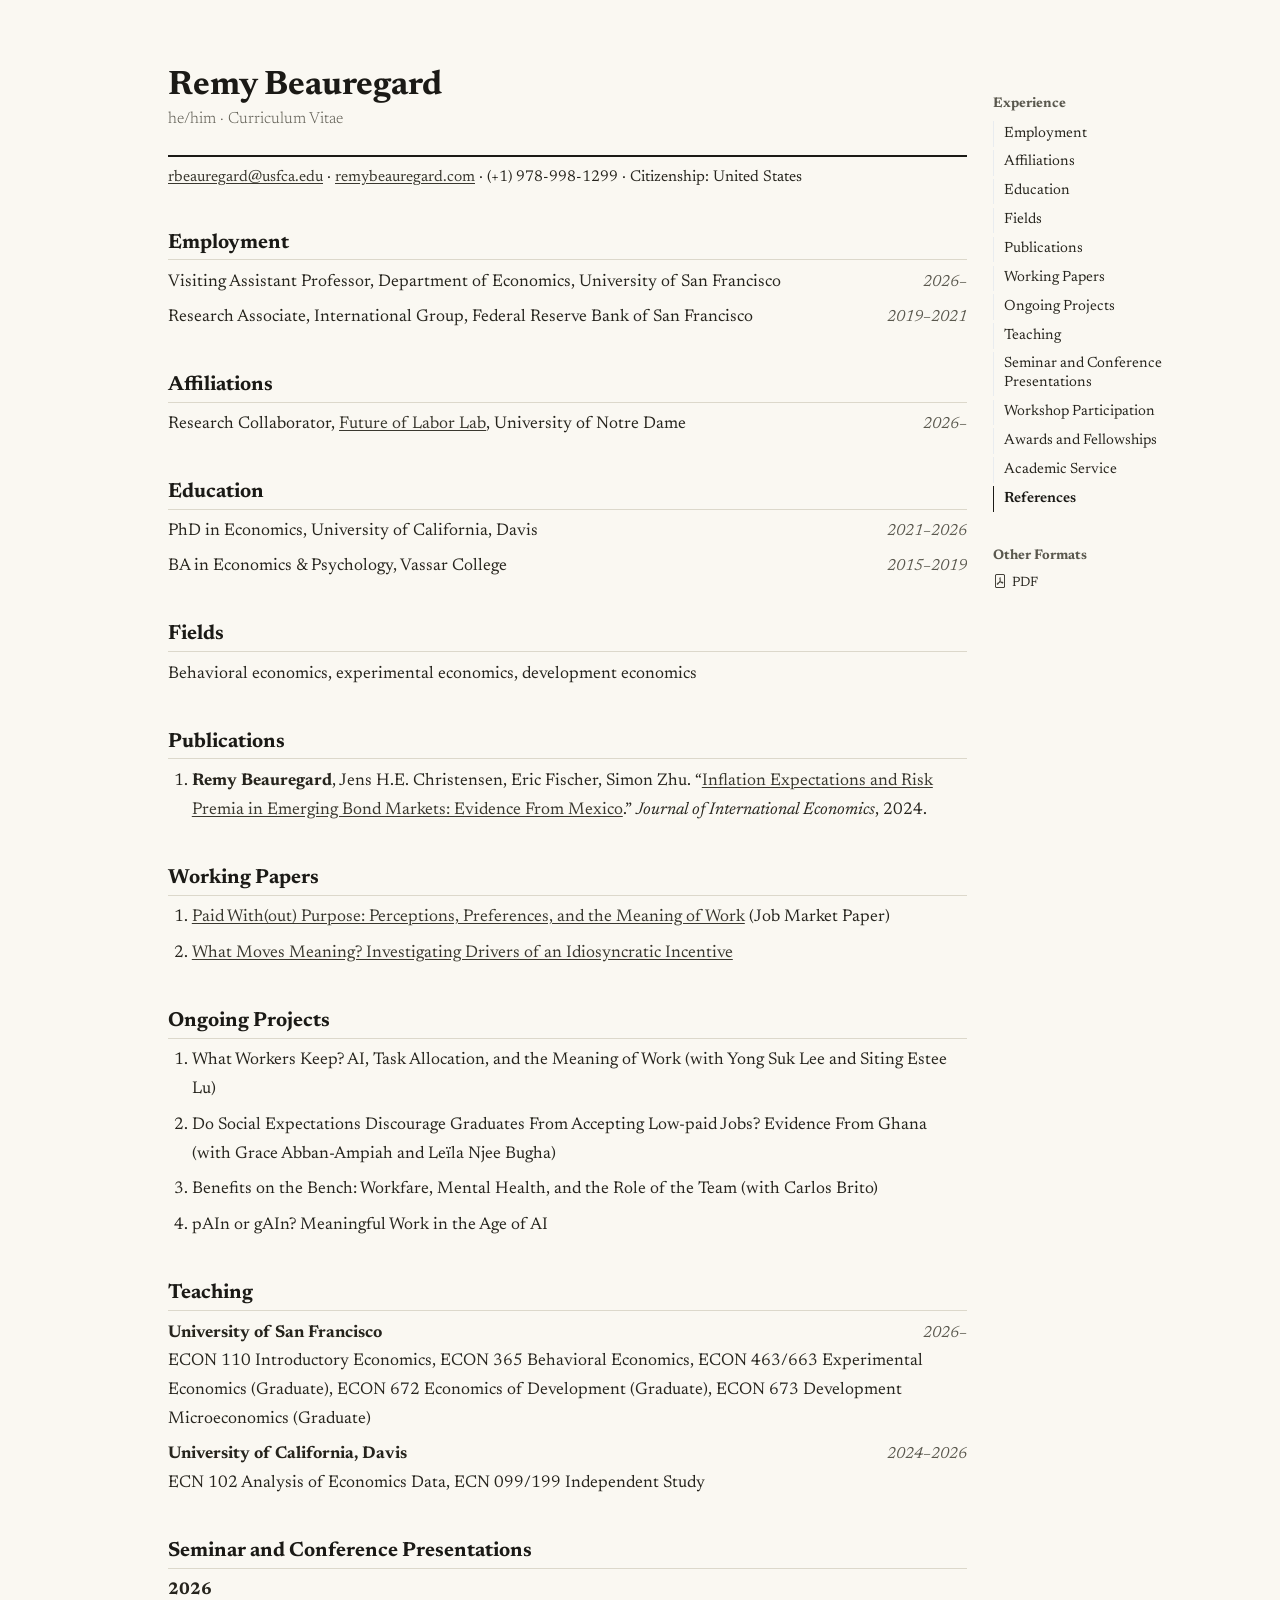
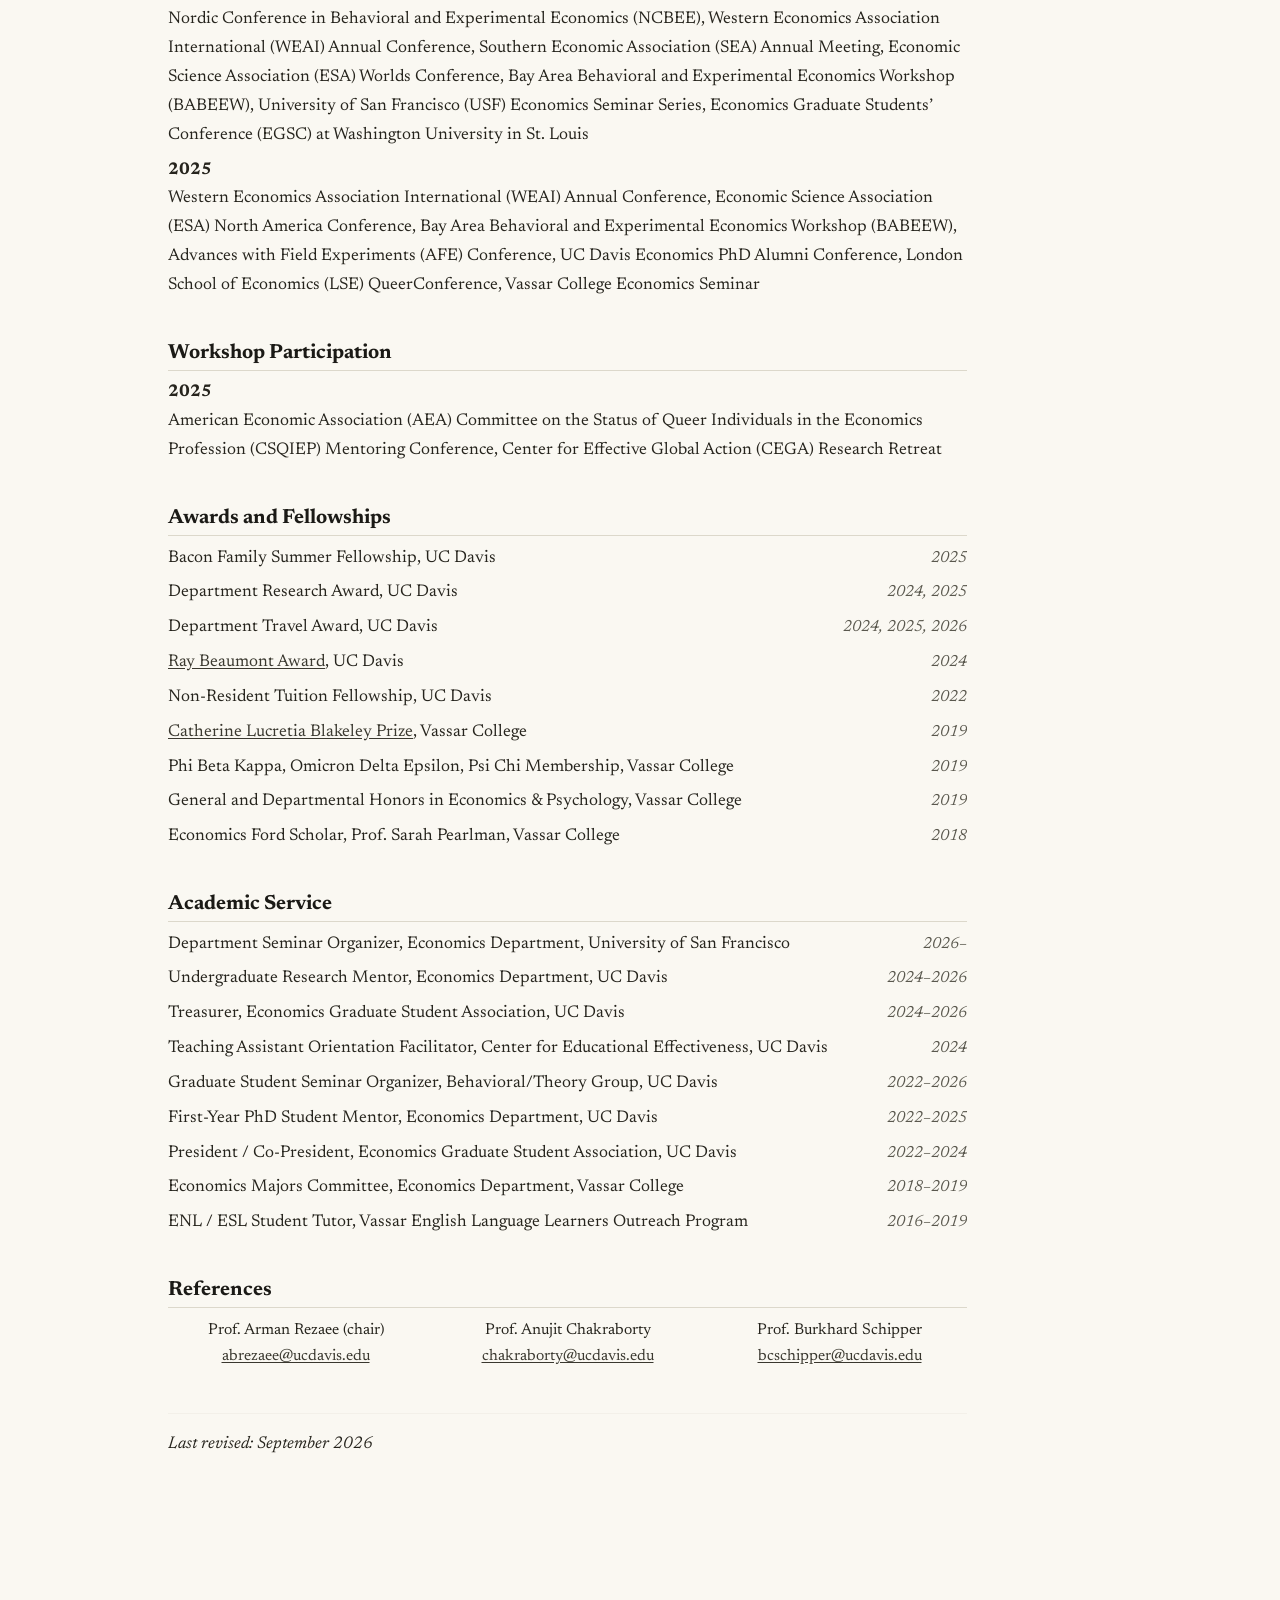
==== cv.html @ 0aa42759 "." ====
<!DOCTYPE html>
<html xmlns="http://www.w3.org/1999/xhtml" lang="en" xml:lang="en"><head>

<meta charset="utf-8">
<meta name="generator" content="quarto-1.9.36">

<meta name="viewport" content="width=device-width, initial-scale=1.0, user-scalable=yes">


<title>Remy Beauregard</title>
<style>

code{white-space: pre-wrap;}
span.smallcaps{font-variant: small-caps;}
div.columns{display: flex; gap: min(4vw, 1.5em);}
div.column{flex: auto; overflow-x: auto;}
div.hanging-indent{margin-left: 1.5em; text-indent: -1.5em;}
ul.task-list{list-style: none;}
ul.task-list li input[type="checkbox"] {
width: 0.8em;
margin: 0 0.8em 0.2em -1em;  vertical-align: middle;
}
</style>


<script>/*!
 * clipboard.js v2.0.11
 * https://clipboardjs.com/
 *
 * Licensed MIT © Zeno Rocha
 */
!function(t,e){"object"==typeof exports&&"object"==typeof module?module.exports=e():"function"==typeof define&&define.amd?define([],e):"object"==typeof exports?exports.ClipboardJS=e():t.ClipboardJS=e()}(this,function(){return n={686:function(t,e,n){"use strict";n.d(e,{default:function(){return b}});var e=n(279),i=n.n(e),e=n(370),u=n.n(e),e=n(817),r=n.n(e);function c(t){try{return document.execCommand(t)}catch(t){return}}var a=function(t){t=r()(t);return c("cut"),t};function o(t,e){var n,o,t=(n=t,o="rtl"===document.documentElement.getAttribute("dir"),(t=document.createElement("textarea")).style.fontSize="12pt",t.style.border="0",t.style.padding="0",t.style.margin="0",t.style.position="absolute",t.style[o?"right":"left"]="-9999px",o=window.pageYOffset||document.documentElement.scrollTop,t.style.top="".concat(o,"px"),t.setAttribute("readonly",""),t.value=n,t);return e.container.appendChild(t),e=r()(t),c("copy"),t.remove(),e}var f=function(t){var e=1<arguments.length&&void 0!==arguments[1]?arguments[1]:{container:document.body},n="";return"string"==typeof t?n=o(t,e):t instanceof HTMLInputElement&&!["text","search","url","tel","password"].includes(null==t?void 0:t.type)?n=o(t.value,e):(n=r()(t),c("copy")),n};function l(t){return(l="function"==typeof Symbol&&"symbol"==typeof Symbol.iterator?function(t){return typeof t}:function(t){return t&&"function"==typeof Symbol&&t.constructor===Symbol&&t!==Symbol.prototype?"symbol":typeof t})(t)}var s=function(){var t=0<arguments.length&&void 0!==arguments[0]?arguments[0]:{},e=t.action,n=void 0===e?"copy":e,o=t.container,e=t.target,t=t.text;if("copy"!==n&&"cut"!==n)throw new Error('Invalid "action" value, use either "copy" or "cut"');if(void 0!==e){if(!e||"object"!==l(e)||1!==e.nodeType)throw new Error('Invalid "target" value, use a valid Element');if("copy"===n&&e.hasAttribute("disabled"))throw new Error('Invalid "target" attribute. Please use "readonly" instead of "disabled" attribute');if("cut"===n&&(e.hasAttribute("readonly")||e.hasAttribute("disabled")))throw new Error('Invalid "target" attribute. You can\'t cut text from elements with "readonly" or "disabled" attributes')}return t?f(t,{container:o}):e?"cut"===n?a(e):f(e,{container:o}):void 0};function p(t){return(p="function"==typeof Symbol&&"symbol"==typeof Symbol.iterator?function(t){return typeof t}:function(t){return t&&"function"==typeof Symbol&&t.constructor===Symbol&&t!==Symbol.prototype?"symbol":typeof t})(t)}function d(t,e){for(var n=0;n<e.length;n++){var o=e[n];o.enumerable=o.enumerable||!1,o.configurable=!0,"value"in o&&(o.writable=!0),Object.defineProperty(t,o.key,o)}}function y(t,e){return(y=Object.setPrototypeOf||function(t,e){return t.__proto__=e,t})(t,e)}function h(n){var o=function(){if("undefined"==typeof Reflect||!Reflect.construct)return!1;if(Reflect.construct.sham)return!1;if("function"==typeof Proxy)return!0;try{return Date.prototype.toString.call(Reflect.construct(Date,[],function(){})),!0}catch(t){return!1}}();return function(){var t,e=v(n);return t=o?(t=v(this).constructor,Reflect.construct(e,arguments,t)):e.apply(this,arguments),e=this,!(t=t)||"object"!==p(t)&&"function"!=typeof t?function(t){if(void 0!==t)return t;throw new ReferenceError("this hasn't been initialised - super() hasn't been called")}(e):t}}function v(t){return(v=Object.setPrototypeOf?Object.getPrototypeOf:function(t){return t.__proto__||Object.getPrototypeOf(t)})(t)}function m(t,e){t="data-clipboard-".concat(t);if(e.hasAttribute(t))return e.getAttribute(t)}var b=function(){!function(t,e){if("function"!=typeof e&&null!==e)throw new TypeError("Super expression must either be null or a function");t.prototype=Object.create(e&&e.prototype,{constructor:{value:t,writable:!0,configurable:!0}}),e&&y(t,e)}(r,i());var t,e,n,o=h(r);function r(t,e){var n;return function(t){if(!(t instanceof r))throw new TypeError("Cannot call a class as a function")}(this),(n=o.call(this)).resolveOptions(e),n.listenClick(t),n}return t=r,n=[{key:"copy",value:function(t){var e=1<arguments.length&&void 0!==arguments[1]?arguments[1]:{container:document.body};return f(t,e)}},{key:"cut",value:function(t){return a(t)}},{key:"isSupported",value:function(){var t=0<arguments.length&&void 0!==arguments[0]?arguments[0]:["copy","cut"],t="string"==typeof t?[t]:t,e=!!document.queryCommandSupported;return t.forEach(function(t){e=e&&!!document.queryCommandSupported(t)}),e}}],(e=[{key:"resolveOptions",value:function(){var t=0<arguments.length&&void 0!==arguments[0]?arguments[0]:{};this.action="function"==typeof t.action?t.action:this.defaultAction,this.target="function"==typeof t.target?t.target:this.defaultTarget,this.text="function"==typeof t.text?t.text:this.defaultText,this.container="object"===p(t.container)?t.container:document.body}},{key:"listenClick",value:function(t){var e=this;this.listener=u()(t,"click",function(t){return e.onClick(t)})}},{key:"onClick",value:function(t){var e=t.delegateTarget||t.currentTarget,n=this.action(e)||"copy",t=s({action:n,container:this.container,target:this.target(e),text:this.text(e)});this.emit(t?"success":"error",{action:n,text:t,trigger:e,clearSelection:function(){e&&e.focus(),window.getSelection().removeAllRanges()}})}},{key:"defaultAction",value:function(t){return m("action",t)}},{key:"defaultTarget",value:function(t){t=m("target",t);if(t)return document.querySelector(t)}},{key:"defaultText",value:function(t){return m("text",t)}},{key:"destroy",value:function(){this.listener.destroy()}}])&&d(t.prototype,e),n&&d(t,n),r}()},828:function(t){var e;"undefined"==typeof Element||Element.prototype.matches||((e=Element.prototype).matches=e.matchesSelector||e.mozMatchesSelector||e.msMatchesSelector||e.oMatchesSelector||e.webkitMatchesSelector),t.exports=function(t,e){for(;t&&9!==t.nodeType;){if("function"==typeof t.matches&&t.matches(e))return t;t=t.parentNode}}},438:function(t,e,n){var u=n(828);function i(t,e,n,o,r){var i=function(e,n,t,o){return function(t){t.delegateTarget=u(t.target,n),t.delegateTarget&&o.call(e,t)}}.apply(this,arguments);return t.addEventListener(n,i,r),{destroy:function(){t.removeEventListener(n,i,r)}}}t.exports=function(t,e,n,o,r){return"function"==typeof t.addEventListener?i.apply(null,arguments):"function"==typeof n?i.bind(null,document).apply(null,arguments):("string"==typeof t&&(t=document.querySelectorAll(t)),Array.prototype.map.call(t,function(t){return i(t,e,n,o,r)}))}},879:function(t,n){n.node=function(t){return void 0!==t&&t instanceof HTMLElement&&1===t.nodeType},n.nodeList=function(t){var e=Object.prototype.toString.call(t);return void 0!==t&&("[object NodeList]"===e||"[object HTMLCollection]"===e)&&"length"in t&&(0===t.length||n.node(t[0]))},n.string=function(t){return"string"==typeof t||t instanceof String},n.fn=function(t){return"[object Function]"===Object.prototype.toString.call(t)}},370:function(t,e,n){var f=n(879),l=n(438);t.exports=function(t,e,n){if(!t&&!e&&!n)throw new Error("Missing required arguments");if(!f.string(e))throw new TypeError("Second argument must be a String");if(!f.fn(n))throw new TypeError("Third argument must be a Function");if(f.node(t))return c=e,a=n,(u=t).addEventListener(c,a),{destroy:function(){u.removeEventListener(c,a)}};if(f.nodeList(t))return o=t,r=e,i=n,Array.prototype.forEach.call(o,function(t){t.addEventListener(r,i)}),{destroy:function(){Array.prototype.forEach.call(o,function(t){t.removeEventListener(r,i)})}};if(f.string(t))return t=t,e=e,n=n,l(document.body,t,e,n);throw new TypeError("First argument must be a String, HTMLElement, HTMLCollection, or NodeList");var o,r,i,u,c,a}},817:function(t){t.exports=function(t){var e,n="SELECT"===t.nodeName?(t.focus(),t.value):"INPUT"===t.nodeName||"TEXTAREA"===t.nodeName?((e=t.hasAttribute("readonly"))||t.setAttribute("readonly",""),t.select(),t.setSelectionRange(0,t.value.length),e||t.removeAttribute("readonly"),t.value):(t.hasAttribute("contenteditable")&&t.focus(),n=window.getSelection(),(e=document.createRange()).selectNodeContents(t),n.removeAllRanges(),n.addRange(e),n.toString());return n}},279:function(t){function e(){}e.prototype={on:function(t,e,n){var o=this.e||(this.e={});return(o[t]||(o[t]=[])).push({fn:e,ctx:n}),this},once:function(t,e,n){var o=this;function r(){o.off(t,r),e.apply(n,arguments)}return r._=e,this.on(t,r,n)},emit:function(t){for(var e=[].slice.call(arguments,1),n=((this.e||(this.e={}))[t]||[]).slice(),o=0,r=n.length;o<r;o++)n[o].fn.apply(n[o].ctx,e);return this},off:function(t,e){var n=this.e||(this.e={}),o=n[t],r=[];if(o&&e)for(var i=0,u=o.length;i<u;i++)o[i].fn!==e&&o[i].fn._!==e&&r.push(o[i]);return r.length?n[t]=r:delete n[t],this}},t.exports=e,t.exports.TinyEmitter=e}},r={},o.n=function(t){var e=t&&t.__esModule?function(){return t.default}:function(){return t};return o.d(e,{a:e}),e},o.d=function(t,e){for(var n in e)o.o(e,n)&&!o.o(t,n)&&Object.defineProperty(t,n,{enumerable:!0,get:e[n]})},o.o=function(t,e){return Object.prototype.hasOwnProperty.call(t,e)},o(686).default;function o(t){if(r[t])return r[t].exports;var e=r[t]={exports:{}};return n[t](e,e.exports,o),e.exports}var n,r});</script>
<script src="[data-uri]" type="module"></script>
<script src="[data-uri]" type="module"></script>
<script>/**
 * @popperjs/core v2.11.7 - MIT License
 */

!function(e,t){"object"==typeof exports&&"undefined"!=typeof module?t(exports):"function"==typeof define&&define.amd?define(["exports"],t):t((e="undefined"!=typeof globalThis?globalThis:e||self).Popper={})}(this,(function(e){"use strict";function t(e){if(null==e)return window;if("[object Window]"!==e.toString()){var t=e.ownerDocument;return t&&t.defaultView||window}return e}function n(e){return e instanceof t(e).Element||e instanceof Element}function r(e){return e instanceof t(e).HTMLElement||e instanceof HTMLElement}function o(e){return"undefined"!=typeof ShadowRoot&&(e instanceof t(e).ShadowRoot||e instanceof ShadowRoot)}var i=Math.max,a=Math.min,s=Math.round;function f(){var e=navigator.userAgentData;return null!=e&&e.brands&&Array.isArray(e.brands)?e.brands.map((function(e){return e.brand+"/"+e.version})).join(" "):navigator.userAgent}function c(){return!/^((?!chrome|android).)*safari/i.test(f())}function p(e,o,i){void 0===o&&(o=!1),void 0===i&&(i=!1);var a=e.getBoundingClientRect(),f=1,p=1;o&&r(e)&&(f=e.offsetWidth>0&&s(a.width)/e.offsetWidth||1,p=e.offsetHeight>0&&s(a.height)/e.offsetHeight||1);var u=(n(e)?t(e):window).visualViewport,l=!c()&&i,d=(a.left+(l&&u?u.offsetLeft:0))/f,h=(a.top+(l&&u?u.offsetTop:0))/p,m=a.width/f,v=a.height/p;return{width:m,height:v,top:h,right:d+m,bottom:h+v,left:d,x:d,y:h}}function u(e){var n=t(e);return{scrollLeft:n.pageXOffset,scrollTop:n.pageYOffset}}function l(e){return e?(e.nodeName||"").toLowerCase():null}function d(e){return((n(e)?e.ownerDocument:e.document)||window.document).documentElement}function h(e){return p(d(e)).left+u(e).scrollLeft}function m(e){return t(e).getComputedStyle(e)}function v(e){var t=m(e),n=t.overflow,r=t.overflowX,o=t.overflowY;return/auto|scroll|overlay|hidden/.test(n+o+r)}function y(e,n,o){void 0===o&&(o=!1);var i,a,f=r(n),c=r(n)&&function(e){var t=e.getBoundingClientRect(),n=s(t.width)/e.offsetWidth||1,r=s(t.height)/e.offsetHeight||1;return 1!==n||1!==r}(n),m=d(n),y=p(e,c,o),g={scrollLeft:0,scrollTop:0},b={x:0,y:0};return(f||!f&&!o)&&(("body"!==l(n)||v(m))&&(g=(i=n)!==t(i)&&r(i)?{scrollLeft:(a=i).scrollLeft,scrollTop:a.scrollTop}:u(i)),r(n)?((b=p(n,!0)).x+=n.clientLeft,b.y+=n.clientTop):m&&(b.x=h(m))),{x:y.left+g.scrollLeft-b.x,y:y.top+g.scrollTop-b.y,width:y.width,height:y.height}}function g(e){var t=p(e),n=e.offsetWidth,r=e.offsetHeight;return Math.abs(t.width-n)<=1&&(n=t.width),Math.abs(t.height-r)<=1&&(r=t.height),{x:e.offsetLeft,y:e.offsetTop,width:n,height:r}}function b(e){return"html"===l(e)?e:e.assignedSlot||e.parentNode||(o(e)?e.host:null)||d(e)}function x(e){return["html","body","#document"].indexOf(l(e))>=0?e.ownerDocument.body:r(e)&&v(e)?e:x(b(e))}function w(e,n){var r;void 0===n&&(n=[]);var o=x(e),i=o===(null==(r=e.ownerDocument)?void 0:r.body),a=t(o),s=i?[a].concat(a.visualViewport||[],v(o)?o:[]):o,f=n.concat(s);return i?f:f.concat(w(b(s)))}function O(e){return["table","td","th"].indexOf(l(e))>=0}function j(e){return r(e)&&"fixed"!==m(e).position?e.offsetParent:null}function E(e){for(var n=t(e),i=j(e);i&&O(i)&&"static"===m(i).position;)i=j(i);return i&&("html"===l(i)||"body"===l(i)&&"static"===m(i).position)?n:i||function(e){var t=/firefox/i.test(f());if(/Trident/i.test(f())&&r(e)&&"fixed"===m(e).position)return null;var n=b(e);for(o(n)&&(n=n.host);r(n)&&["html","body"].indexOf(l(n))<0;){var i=m(n);if("none"!==i.transform||"none"!==i.perspective||"paint"===i.contain||-1!==["transform","perspective"].indexOf(i.willChange)||t&&"filter"===i.willChange||t&&i.filter&&"none"!==i.filter)return n;n=n.parentNode}return null}(e)||n}var D="top",A="bottom",L="right",P="left",M="auto",k=[D,A,L,P],W="start",B="end",H="viewport",T="popper",R=k.reduce((function(e,t){return e.concat([t+"-"+W,t+"-"+B])}),[]),S=[].concat(k,[M]).reduce((function(e,t){return e.concat([t,t+"-"+W,t+"-"+B])}),[]),V=["beforeRead","read","afterRead","beforeMain","main","afterMain","beforeWrite","write","afterWrite"];function q(e){var t=new Map,n=new Set,r=[];function o(e){n.add(e.name),[].concat(e.requires||[],e.requiresIfExists||[]).forEach((function(e){if(!n.has(e)){var r=t.get(e);r&&o(r)}})),r.push(e)}return e.forEach((function(e){t.set(e.name,e)})),e.forEach((function(e){n.has(e.name)||o(e)})),r}function C(e){return e.split("-")[0]}function N(e,t){var n=t.getRootNode&&t.getRootNode();if(e.contains(t))return!0;if(n&&o(n)){var r=t;do{if(r&&e.isSameNode(r))return!0;r=r.parentNode||r.host}while(r)}return!1}function I(e){return Object.assign({},e,{left:e.x,top:e.y,right:e.x+e.width,bottom:e.y+e.height})}function _(e,r,o){return r===H?I(function(e,n){var r=t(e),o=d(e),i=r.visualViewport,a=o.clientWidth,s=o.clientHeight,f=0,p=0;if(i){a=i.width,s=i.height;var u=c();(u||!u&&"fixed"===n)&&(f=i.offsetLeft,p=i.offsetTop)}return{width:a,height:s,x:f+h(e),y:p}}(e,o)):n(r)?function(e,t){var n=p(e,!1,"fixed"===t);return n.top=n.top+e.clientTop,n.left=n.left+e.clientLeft,n.bottom=n.top+e.clientHeight,n.right=n.left+e.clientWidth,n.width=e.clientWidth,n.height=e.clientHeight,n.x=n.left,n.y=n.top,n}(r,o):I(function(e){var t,n=d(e),r=u(e),o=null==(t=e.ownerDocument)?void 0:t.body,a=i(n.scrollWidth,n.clientWidth,o?o.scrollWidth:0,o?o.clientWidth:0),s=i(n.scrollHeight,n.clientHeight,o?o.scrollHeight:0,o?o.clientHeight:0),f=-r.scrollLeft+h(e),c=-r.scrollTop;return"rtl"===m(o||n).direction&&(f+=i(n.clientWidth,o?o.clientWidth:0)-a),{width:a,height:s,x:f,y:c}}(d(e)))}function F(e,t,o,s){var f="clippingParents"===t?function(e){var t=w(b(e)),o=["absolute","fixed"].indexOf(m(e).position)>=0&&r(e)?E(e):e;return n(o)?t.filter((function(e){return n(e)&&N(e,o)&&"body"!==l(e)})):[]}(e):[].concat(t),c=[].concat(f,[o]),p=c[0],u=c.reduce((function(t,n){var r=_(e,n,s);return t.top=i(r.top,t.top),t.right=a(r.right,t.right),t.bottom=a(r.bottom,t.bottom),t.left=i(r.left,t.left),t}),_(e,p,s));return u.width=u.right-u.left,u.height=u.bottom-u.top,u.x=u.left,u.y=u.top,u}function U(e){return e.split("-")[1]}function z(e){return["top","bottom"].indexOf(e)>=0?"x":"y"}function X(e){var t,n=e.reference,r=e.element,o=e.placement,i=o?C(o):null,a=o?U(o):null,s=n.x+n.width/2-r.width/2,f=n.y+n.height/2-r.height/2;switch(i){case D:t={x:s,y:n.y-r.height};break;case A:t={x:s,y:n.y+n.height};break;case L:t={x:n.x+n.width,y:f};break;case P:t={x:n.x-r.width,y:f};break;default:t={x:n.x,y:n.y}}var c=i?z(i):null;if(null!=c){var p="y"===c?"height":"width";switch(a){case W:t[c]=t[c]-(n[p]/2-r[p]/2);break;case B:t[c]=t[c]+(n[p]/2-r[p]/2)}}return t}function Y(e){return Object.assign({},{top:0,right:0,bottom:0,left:0},e)}function G(e,t){return t.reduce((function(t,n){return t[n]=e,t}),{})}function J(e,t){void 0===t&&(t={});var r=t,o=r.placement,i=void 0===o?e.placement:o,a=r.strategy,s=void 0===a?e.strategy:a,f=r.boundary,c=void 0===f?"clippingParents":f,u=r.rootBoundary,l=void 0===u?H:u,h=r.elementContext,m=void 0===h?T:h,v=r.altBoundary,y=void 0!==v&&v,g=r.padding,b=void 0===g?0:g,x=Y("number"!=typeof b?b:G(b,k)),w=m===T?"reference":T,O=e.rects.popper,j=e.elements[y?w:m],E=F(n(j)?j:j.contextElement||d(e.elements.popper),c,l,s),P=p(e.elements.reference),M=X({reference:P,element:O,strategy:"absolute",placement:i}),W=I(Object.assign({},O,M)),B=m===T?W:P,R={top:E.top-B.top+x.top,bottom:B.bottom-E.bottom+x.bottom,left:E.left-B.left+x.left,right:B.right-E.right+x.right},S=e.modifiersData.offset;if(m===T&&S){var V=S[i];Object.keys(R).forEach((function(e){var t=[L,A].indexOf(e)>=0?1:-1,n=[D,A].indexOf(e)>=0?"y":"x";R[e]+=V[n]*t}))}return R}var K={placement:"bottom",modifiers:[],strategy:"absolute"};function Q(){for(var e=arguments.length,t=new Array(e),n=0;n<e;n++)t[n]=arguments[n];return!t.some((function(e){return!(e&&"function"==typeof e.getBoundingClientRect)}))}function Z(e){void 0===e&&(e={});var t=e,r=t.defaultModifiers,o=void 0===r?[]:r,i=t.defaultOptions,a=void 0===i?K:i;return function(e,t,r){void 0===r&&(r=a);var i,s,f={placement:"bottom",orderedModifiers:[],options:Object.assign({},K,a),modifiersData:{},elements:{reference:e,popper:t},attributes:{},styles:{}},c=[],p=!1,u={state:f,setOptions:function(r){var i="function"==typeof r?r(f.options):r;l(),f.options=Object.assign({},a,f.options,i),f.scrollParents={reference:n(e)?w(e):e.contextElement?w(e.contextElement):[],popper:w(t)};var s,p,d=function(e){var t=q(e);return V.reduce((function(e,n){return e.concat(t.filter((function(e){return e.phase===n})))}),[])}((s=[].concat(o,f.options.modifiers),p=s.reduce((function(e,t){var n=e[t.name];return e[t.name]=n?Object.assign({},n,t,{options:Object.assign({},n.options,t.options),data:Object.assign({},n.data,t.data)}):t,e}),{}),Object.keys(p).map((function(e){return p[e]}))));return f.orderedModifiers=d.filter((function(e){return e.enabled})),f.orderedModifiers.forEach((function(e){var t=e.name,n=e.options,r=void 0===n?{}:n,o=e.effect;if("function"==typeof o){var i=o({state:f,name:t,instance:u,options:r}),a=function(){};c.push(i||a)}})),u.update()},forceUpdate:function(){if(!p){var e=f.elements,t=e.reference,n=e.popper;if(Q(t,n)){f.rects={reference:y(t,E(n),"fixed"===f.options.strategy),popper:g(n)},f.reset=!1,f.placement=f.options.placement,f.orderedModifiers.forEach((function(e){return f.modifiersData[e.name]=Object.assign({},e.data)}));for(var r=0;r<f.orderedModifiers.length;r++)if(!0!==f.reset){var o=f.orderedModifiers[r],i=o.fn,a=o.options,s=void 0===a?{}:a,c=o.name;"function"==typeof i&&(f=i({state:f,options:s,name:c,instance:u})||f)}else f.reset=!1,r=-1}}},update:(i=function(){return new Promise((function(e){u.forceUpdate(),e(f)}))},function(){return s||(s=new Promise((function(e){Promise.resolve().then((function(){s=void 0,e(i())}))}))),s}),destroy:function(){l(),p=!0}};if(!Q(e,t))return u;function l(){c.forEach((function(e){return e()})),c=[]}return u.setOptions(r).then((function(e){!p&&r.onFirstUpdate&&r.onFirstUpdate(e)})),u}}var $={passive:!0};var ee={name:"eventListeners",enabled:!0,phase:"write",fn:function(){},effect:function(e){var n=e.state,r=e.instance,o=e.options,i=o.scroll,a=void 0===i||i,s=o.resize,f=void 0===s||s,c=t(n.elements.popper),p=[].concat(n.scrollParents.reference,n.scrollParents.popper);return a&&p.forEach((function(e){e.addEventListener("scroll",r.update,$)})),f&&c.addEventListener("resize",r.update,$),function(){a&&p.forEach((function(e){e.removeEventListener("scroll",r.update,$)})),f&&c.removeEventListener("resize",r.update,$)}},data:{}};var te={name:"popperOffsets",enabled:!0,phase:"read",fn:function(e){var t=e.state,n=e.name;t.modifiersData[n]=X({reference:t.rects.reference,element:t.rects.popper,strategy:"absolute",placement:t.placement})},data:{}},ne={top:"auto",right:"auto",bottom:"auto",left:"auto"};function re(e){var n,r=e.popper,o=e.popperRect,i=e.placement,a=e.variation,f=e.offsets,c=e.position,p=e.gpuAcceleration,u=e.adaptive,l=e.roundOffsets,h=e.isFixed,v=f.x,y=void 0===v?0:v,g=f.y,b=void 0===g?0:g,x="function"==typeof l?l({x:y,y:b}):{x:y,y:b};y=x.x,b=x.y;var w=f.hasOwnProperty("x"),O=f.hasOwnProperty("y"),j=P,M=D,k=window;if(u){var W=E(r),H="clientHeight",T="clientWidth";if(W===t(r)&&"static"!==m(W=d(r)).position&&"absolute"===c&&(H="scrollHeight",T="scrollWidth"),W=W,i===D||(i===P||i===L)&&a===B)M=A,b-=(h&&W===k&&k.visualViewport?k.visualViewport.height:W[H])-o.height,b*=p?1:-1;if(i===P||(i===D||i===A)&&a===B)j=L,y-=(h&&W===k&&k.visualViewport?k.visualViewport.width:W[T])-o.width,y*=p?1:-1}var R,S=Object.assign({position:c},u&&ne),V=!0===l?function(e,t){var n=e.x,r=e.y,o=t.devicePixelRatio||1;return{x:s(n*o)/o||0,y:s(r*o)/o||0}}({x:y,y:b},t(r)):{x:y,y:b};return y=V.x,b=V.y,p?Object.assign({},S,((R={})[M]=O?"0":"",R[j]=w?"0":"",R.transform=(k.devicePixelRatio||1)<=1?"translate("+y+"px, "+b+"px)":"translate3d("+y+"px, "+b+"px, 0)",R)):Object.assign({},S,((n={})[M]=O?b+"px":"",n[j]=w?y+"px":"",n.transform="",n))}var oe={name:"computeStyles",enabled:!0,phase:"beforeWrite",fn:function(e){var t=e.state,n=e.options,r=n.gpuAcceleration,o=void 0===r||r,i=n.adaptive,a=void 0===i||i,s=n.roundOffsets,f=void 0===s||s,c={placement:C(t.placement),variation:U(t.placement),popper:t.elements.popper,popperRect:t.rects.popper,gpuAcceleration:o,isFixed:"fixed"===t.options.strategy};null!=t.modifiersData.popperOffsets&&(t.styles.popper=Object.assign({},t.styles.popper,re(Object.assign({},c,{offsets:t.modifiersData.popperOffsets,position:t.options.strategy,adaptive:a,roundOffsets:f})))),null!=t.modifiersData.arrow&&(t.styles.arrow=Object.assign({},t.styles.arrow,re(Object.assign({},c,{offsets:t.modifiersData.arrow,position:"absolute",adaptive:!1,roundOffsets:f})))),t.attributes.popper=Object.assign({},t.attributes.popper,{"data-popper-placement":t.placement})},data:{}};var ie={name:"applyStyles",enabled:!0,phase:"write",fn:function(e){var t=e.state;Object.keys(t.elements).forEach((function(e){var n=t.styles[e]||{},o=t.attributes[e]||{},i=t.elements[e];r(i)&&l(i)&&(Object.assign(i.style,n),Object.keys(o).forEach((function(e){var t=o[e];!1===t?i.removeAttribute(e):i.setAttribute(e,!0===t?"":t)})))}))},effect:function(e){var t=e.state,n={popper:{position:t.options.strategy,left:"0",top:"0",margin:"0"},arrow:{position:"absolute"},reference:{}};return Object.assign(t.elements.popper.style,n.popper),t.styles=n,t.elements.arrow&&Object.assign(t.elements.arrow.style,n.arrow),function(){Object.keys(t.elements).forEach((function(e){var o=t.elements[e],i=t.attributes[e]||{},a=Object.keys(t.styles.hasOwnProperty(e)?t.styles[e]:n[e]).reduce((function(e,t){return e[t]="",e}),{});r(o)&&l(o)&&(Object.assign(o.style,a),Object.keys(i).forEach((function(e){o.removeAttribute(e)})))}))}},requires:["computeStyles"]};var ae={name:"offset",enabled:!0,phase:"main",requires:["popperOffsets"],fn:function(e){var t=e.state,n=e.options,r=e.name,o=n.offset,i=void 0===o?[0,0]:o,a=S.reduce((function(e,n){return e[n]=function(e,t,n){var r=C(e),o=[P,D].indexOf(r)>=0?-1:1,i="function"==typeof n?n(Object.assign({},t,{placement:e})):n,a=i[0],s=i[1];return a=a||0,s=(s||0)*o,[P,L].indexOf(r)>=0?{x:s,y:a}:{x:a,y:s}}(n,t.rects,i),e}),{}),s=a[t.placement],f=s.x,c=s.y;null!=t.modifiersData.popperOffsets&&(t.modifiersData.popperOffsets.x+=f,t.modifiersData.popperOffsets.y+=c),t.modifiersData[r]=a}},se={left:"right",right:"left",bottom:"top",top:"bottom"};function fe(e){return e.replace(/left|right|bottom|top/g,(function(e){return se[e]}))}var ce={start:"end",end:"start"};function pe(e){return e.replace(/start|end/g,(function(e){return ce[e]}))}function ue(e,t){void 0===t&&(t={});var n=t,r=n.placement,o=n.boundary,i=n.rootBoundary,a=n.padding,s=n.flipVariations,f=n.allowedAutoPlacements,c=void 0===f?S:f,p=U(r),u=p?s?R:R.filter((function(e){return U(e)===p})):k,l=u.filter((function(e){return c.indexOf(e)>=0}));0===l.length&&(l=u);var d=l.reduce((function(t,n){return t[n]=J(e,{placement:n,boundary:o,rootBoundary:i,padding:a})[C(n)],t}),{});return Object.keys(d).sort((function(e,t){return d[e]-d[t]}))}var le={name:"flip",enabled:!0,phase:"main",fn:function(e){var t=e.state,n=e.options,r=e.name;if(!t.modifiersData[r]._skip){for(var o=n.mainAxis,i=void 0===o||o,a=n.altAxis,s=void 0===a||a,f=n.fallbackPlacements,c=n.padding,p=n.boundary,u=n.rootBoundary,l=n.altBoundary,d=n.flipVariations,h=void 0===d||d,m=n.allowedAutoPlacements,v=t.options.placement,y=C(v),g=f||(y===v||!h?[fe(v)]:function(e){if(C(e)===M)return[];var t=fe(e);return[pe(e),t,pe(t)]}(v)),b=[v].concat(g).reduce((function(e,n){return e.concat(C(n)===M?ue(t,{placement:n,boundary:p,rootBoundary:u,padding:c,flipVariations:h,allowedAutoPlacements:m}):n)}),[]),x=t.rects.reference,w=t.rects.popper,O=new Map,j=!0,E=b[0],k=0;k<b.length;k++){var B=b[k],H=C(B),T=U(B)===W,R=[D,A].indexOf(H)>=0,S=R?"width":"height",V=J(t,{placement:B,boundary:p,rootBoundary:u,altBoundary:l,padding:c}),q=R?T?L:P:T?A:D;x[S]>w[S]&&(q=fe(q));var N=fe(q),I=[];if(i&&I.push(V[H]<=0),s&&I.push(V[q]<=0,V[N]<=0),I.every((function(e){return e}))){E=B,j=!1;break}O.set(B,I)}if(j)for(var _=function(e){var t=b.find((function(t){var n=O.get(t);if(n)return n.slice(0,e).every((function(e){return e}))}));if(t)return E=t,"break"},F=h?3:1;F>0;F--){if("break"===_(F))break}t.placement!==E&&(t.modifiersData[r]._skip=!0,t.placement=E,t.reset=!0)}},requiresIfExists:["offset"],data:{_skip:!1}};function de(e,t,n){return i(e,a(t,n))}var he={name:"preventOverflow",enabled:!0,phase:"main",fn:function(e){var t=e.state,n=e.options,r=e.name,o=n.mainAxis,s=void 0===o||o,f=n.altAxis,c=void 0!==f&&f,p=n.boundary,u=n.rootBoundary,l=n.altBoundary,d=n.padding,h=n.tether,m=void 0===h||h,v=n.tetherOffset,y=void 0===v?0:v,b=J(t,{boundary:p,rootBoundary:u,padding:d,altBoundary:l}),x=C(t.placement),w=U(t.placement),O=!w,j=z(x),M="x"===j?"y":"x",k=t.modifiersData.popperOffsets,B=t.rects.reference,H=t.rects.popper,T="function"==typeof y?y(Object.assign({},t.rects,{placement:t.placement})):y,R="number"==typeof T?{mainAxis:T,altAxis:T}:Object.assign({mainAxis:0,altAxis:0},T),S=t.modifiersData.offset?t.modifiersData.offset[t.placement]:null,V={x:0,y:0};if(k){if(s){var q,N="y"===j?D:P,I="y"===j?A:L,_="y"===j?"height":"width",F=k[j],X=F+b[N],Y=F-b[I],G=m?-H[_]/2:0,K=w===W?B[_]:H[_],Q=w===W?-H[_]:-B[_],Z=t.elements.arrow,$=m&&Z?g(Z):{width:0,height:0},ee=t.modifiersData["arrow#persistent"]?t.modifiersData["arrow#persistent"].padding:{top:0,right:0,bottom:0,left:0},te=ee[N],ne=ee[I],re=de(0,B[_],$[_]),oe=O?B[_]/2-G-re-te-R.mainAxis:K-re-te-R.mainAxis,ie=O?-B[_]/2+G+re+ne+R.mainAxis:Q+re+ne+R.mainAxis,ae=t.elements.arrow&&E(t.elements.arrow),se=ae?"y"===j?ae.clientTop||0:ae.clientLeft||0:0,fe=null!=(q=null==S?void 0:S[j])?q:0,ce=F+ie-fe,pe=de(m?a(X,F+oe-fe-se):X,F,m?i(Y,ce):Y);k[j]=pe,V[j]=pe-F}if(c){var ue,le="x"===j?D:P,he="x"===j?A:L,me=k[M],ve="y"===M?"height":"width",ye=me+b[le],ge=me-b[he],be=-1!==[D,P].indexOf(x),xe=null!=(ue=null==S?void 0:S[M])?ue:0,we=be?ye:me-B[ve]-H[ve]-xe+R.altAxis,Oe=be?me+B[ve]+H[ve]-xe-R.altAxis:ge,je=m&&be?function(e,t,n){var r=de(e,t,n);return r>n?n:r}(we,me,Oe):de(m?we:ye,me,m?Oe:ge);k[M]=je,V[M]=je-me}t.modifiersData[r]=V}},requiresIfExists:["offset"]};var me={name:"arrow",enabled:!0,phase:"main",fn:function(e){var t,n=e.state,r=e.name,o=e.options,i=n.elements.arrow,a=n.modifiersData.popperOffsets,s=C(n.placement),f=z(s),c=[P,L].indexOf(s)>=0?"height":"width";if(i&&a){var p=function(e,t){return Y("number"!=typeof(e="function"==typeof e?e(Object.assign({},t.rects,{placement:t.placement})):e)?e:G(e,k))}(o.padding,n),u=g(i),l="y"===f?D:P,d="y"===f?A:L,h=n.rects.reference[c]+n.rects.reference[f]-a[f]-n.rects.popper[c],m=a[f]-n.rects.reference[f],v=E(i),y=v?"y"===f?v.clientHeight||0:v.clientWidth||0:0,b=h/2-m/2,x=p[l],w=y-u[c]-p[d],O=y/2-u[c]/2+b,j=de(x,O,w),M=f;n.modifiersData[r]=((t={})[M]=j,t.centerOffset=j-O,t)}},effect:function(e){var t=e.state,n=e.options.element,r=void 0===n?"[data-popper-arrow]":n;null!=r&&("string"!=typeof r||(r=t.elements.popper.querySelector(r)))&&N(t.elements.popper,r)&&(t.elements.arrow=r)},requires:["popperOffsets"],requiresIfExists:["preventOverflow"]};function ve(e,t,n){return void 0===n&&(n={x:0,y:0}),{top:e.top-t.height-n.y,right:e.right-t.width+n.x,bottom:e.bottom-t.height+n.y,left:e.left-t.width-n.x}}function ye(e){return[D,L,A,P].some((function(t){return e[t]>=0}))}var ge={name:"hide",enabled:!0,phase:"main",requiresIfExists:["preventOverflow"],fn:function(e){var t=e.state,n=e.name,r=t.rects.reference,o=t.rects.popper,i=t.modifiersData.preventOverflow,a=J(t,{elementContext:"reference"}),s=J(t,{altBoundary:!0}),f=ve(a,r),c=ve(s,o,i),p=ye(f),u=ye(c);t.modifiersData[n]={referenceClippingOffsets:f,popperEscapeOffsets:c,isReferenceHidden:p,hasPopperEscaped:u},t.attributes.popper=Object.assign({},t.attributes.popper,{"data-popper-reference-hidden":p,"data-popper-escaped":u})}},be=Z({defaultModifiers:[ee,te,oe,ie]}),xe=[ee,te,oe,ie,ae,le,he,me,ge],we=Z({defaultModifiers:xe});e.applyStyles=ie,e.arrow=me,e.computeStyles=oe,e.createPopper=we,e.createPopperLite=be,e.defaultModifiers=xe,e.detectOverflow=J,e.eventListeners=ee,e.flip=le,e.hide=ge,e.offset=ae,e.popperGenerator=Z,e.popperOffsets=te,e.preventOverflow=he,Object.defineProperty(e,"__esModule",{value:!0})}));

</script>
<script>!function(e,t){"object"==typeof exports&&"undefined"!=typeof module?module.exports=t(require("@popperjs/core")):"function"==typeof define&&define.amd?define(["@popperjs/core"],t):(e=e||self).tippy=t(e.Popper)}(this,(function(e){"use strict";var t={passive:!0,capture:!0},n=function(){return document.body};function r(e,t,n){if(Array.isArray(e)){var r=e[t];return null==r?Array.isArray(n)?n[t]:n:r}return e}function o(e,t){var n={}.toString.call(e);return 0===n.indexOf("[object")&&n.indexOf(t+"]")>-1}function i(e,t){return"function"==typeof e?e.apply(void 0,t):e}function a(e,t){return 0===t?e:function(r){clearTimeout(n),n=setTimeout((function(){e(r)}),t)};var n}function s(e,t){var n=Object.assign({},e);return t.forEach((function(e){delete n[e]})),n}function u(e){return[].concat(e)}function c(e,t){-1===e.indexOf(t)&&e.push(t)}function p(e){return e.split("-")[0]}function f(e){return[].slice.call(e)}function l(e){return Object.keys(e).reduce((function(t,n){return void 0!==e[n]&&(t[n]=e[n]),t}),{})}function d(){return document.createElement("div")}function v(e){return["Element","Fragment"].some((function(t){return o(e,t)}))}function m(e){return o(e,"MouseEvent")}function g(e){return!(!e||!e._tippy||e._tippy.reference!==e)}function h(e){return v(e)?[e]:function(e){return o(e,"NodeList")}(e)?f(e):Array.isArray(e)?e:f(document.querySelectorAll(e))}function b(e,t){e.forEach((function(e){e&&(e.style.transitionDuration=t+"ms")}))}function y(e,t){e.forEach((function(e){e&&e.setAttribute("data-state",t)}))}function w(e){var t,n=u(e)[0];return null!=n&&null!=(t=n.ownerDocument)&&t.body?n.ownerDocument:document}function E(e,t,n){var r=t+"EventListener";["transitionend","webkitTransitionEnd"].forEach((function(t){e[r](t,n)}))}function O(e,t){for(var n=t;n;){var r;if(e.contains(n))return!0;n=null==n.getRootNode||null==(r=n.getRootNode())?void 0:r.host}return!1}var x={isTouch:!1},C=0;function T(){x.isTouch||(x.isTouch=!0,window.performance&&document.addEventListener("mousemove",A))}function A(){var e=performance.now();e-C<20&&(x.isTouch=!1,document.removeEventListener("mousemove",A)),C=e}function L(){var e=document.activeElement;if(g(e)){var t=e._tippy;e.blur&&!t.state.isVisible&&e.blur()}}var D=!!("undefined"!=typeof window&&"undefined"!=typeof document)&&!!window.msCrypto,R=Object.assign({appendTo:n,aria:{content:"auto",expanded:"auto"},delay:0,duration:[300,250],getReferenceClientRect:null,hideOnClick:!0,ignoreAttributes:!1,interactive:!1,interactiveBorder:2,interactiveDebounce:0,moveTransition:"",offset:[0,10],onAfterUpdate:function(){},onBeforeUpdate:function(){},onCreate:function(){},onDestroy:function(){},onHidden:function(){},onHide:function(){},onMount:function(){},onShow:function(){},onShown:function(){},onTrigger:function(){},onUntrigger:function(){},onClickOutside:function(){},placement:"top",plugins:[],popperOptions:{},render:null,showOnCreate:!1,touch:!0,trigger:"mouseenter focus",triggerTarget:null},{animateFill:!1,followCursor:!1,inlinePositioning:!1,sticky:!1},{allowHTML:!1,animation:"fade",arrow:!0,content:"",inertia:!1,maxWidth:350,role:"tooltip",theme:"",zIndex:9999}),k=Object.keys(R);function P(e){var t=(e.plugins||[]).reduce((function(t,n){var r,o=n.name,i=n.defaultValue;o&&(t[o]=void 0!==e[o]?e[o]:null!=(r=R[o])?r:i);return t}),{});return Object.assign({},e,t)}function j(e,t){var n=Object.assign({},t,{content:i(t.content,[e])},t.ignoreAttributes?{}:function(e,t){return(t?Object.keys(P(Object.assign({},R,{plugins:t}))):k).reduce((function(t,n){var r=(e.getAttribute("data-tippy-"+n)||"").trim();if(!r)return t;if("content"===n)t[n]=r;else try{t[n]=JSON.parse(r)}catch(e){t[n]=r}return t}),{})}(e,t.plugins));return n.aria=Object.assign({},R.aria,n.aria),n.aria={expanded:"auto"===n.aria.expanded?t.interactive:n.aria.expanded,content:"auto"===n.aria.content?t.interactive?null:"describedby":n.aria.content},n}function M(e,t){e.innerHTML=t}function V(e){var t=d();return!0===e?t.className="tippy-arrow":(t.className="tippy-svg-arrow",v(e)?t.appendChild(e):M(t,e)),t}function I(e,t){v(t.content)?(M(e,""),e.appendChild(t.content)):"function"!=typeof t.content&&(t.allowHTML?M(e,t.content):e.textContent=t.content)}function S(e){var t=e.firstElementChild,n=f(t.children);return{box:t,content:n.find((function(e){return e.classList.contains("tippy-content")})),arrow:n.find((function(e){return e.classList.contains("tippy-arrow")||e.classList.contains("tippy-svg-arrow")})),backdrop:n.find((function(e){return e.classList.contains("tippy-backdrop")}))}}function N(e){var t=d(),n=d();n.className="tippy-box",n.setAttribute("data-state","hidden"),n.setAttribute("tabindex","-1");var r=d();function o(n,r){var o=S(t),i=o.box,a=o.content,s=o.arrow;r.theme?i.setAttribute("data-theme",r.theme):i.removeAttribute("data-theme"),"string"==typeof r.animation?i.setAttribute("data-animation",r.animation):i.removeAttribute("data-animation"),r.inertia?i.setAttribute("data-inertia",""):i.removeAttribute("data-inertia"),i.style.maxWidth="number"==typeof r.maxWidth?r.maxWidth+"px":r.maxWidth,r.role?i.setAttribute("role",r.role):i.removeAttribute("role"),n.content===r.content&&n.allowHTML===r.allowHTML||I(a,e.props),r.arrow?s?n.arrow!==r.arrow&&(i.removeChild(s),i.appendChild(V(r.arrow))):i.appendChild(V(r.arrow)):s&&i.removeChild(s)}return r.className="tippy-content",r.setAttribute("data-state","hidden"),I(r,e.props),t.appendChild(n),n.appendChild(r),o(e.props,e.props),{popper:t,onUpdate:o}}N.$$tippy=!0;var B=1,H=[],U=[];function _(o,s){var v,g,h,C,T,A,L,k,M=j(o,Object.assign({},R,P(l(s)))),V=!1,I=!1,N=!1,_=!1,F=[],W=a(we,M.interactiveDebounce),X=B++,Y=(k=M.plugins).filter((function(e,t){return k.indexOf(e)===t})),$={id:X,reference:o,popper:d(),popperInstance:null,props:M,state:{isEnabled:!0,isVisible:!1,isDestroyed:!1,isMounted:!1,isShown:!1},plugins:Y,clearDelayTimeouts:function(){clearTimeout(v),clearTimeout(g),cancelAnimationFrame(h)},setProps:function(e){if($.state.isDestroyed)return;ae("onBeforeUpdate",[$,e]),be();var t=$.props,n=j(o,Object.assign({},t,l(e),{ignoreAttributes:!0}));$.props=n,he(),t.interactiveDebounce!==n.interactiveDebounce&&(ce(),W=a(we,n.interactiveDebounce));t.triggerTarget&&!n.triggerTarget?u(t.triggerTarget).forEach((function(e){e.removeAttribute("aria-expanded")})):n.triggerTarget&&o.removeAttribute("aria-expanded");ue(),ie(),J&&J(t,n);$.popperInstance&&(Ce(),Ae().forEach((function(e){requestAnimationFrame(e._tippy.popperInstance.forceUpdate)})));ae("onAfterUpdate",[$,e])},setContent:function(e){$.setProps({content:e})},show:function(){var e=$.state.isVisible,t=$.state.isDestroyed,o=!$.state.isEnabled,a=x.isTouch&&!$.props.touch,s=r($.props.duration,0,R.duration);if(e||t||o||a)return;if(te().hasAttribute("disabled"))return;if(ae("onShow",[$],!1),!1===$.props.onShow($))return;$.state.isVisible=!0,ee()&&(z.style.visibility="visible");ie(),de(),$.state.isMounted||(z.style.transition="none");if(ee()){var u=re(),p=u.box,f=u.content;b([p,f],0)}A=function(){var e;if($.state.isVisible&&!_){if(_=!0,z.offsetHeight,z.style.transition=$.props.moveTransition,ee()&&$.props.animation){var t=re(),n=t.box,r=t.content;b([n,r],s),y([n,r],"visible")}se(),ue(),c(U,$),null==(e=$.popperInstance)||e.forceUpdate(),ae("onMount",[$]),$.props.animation&&ee()&&function(e,t){me(e,t)}(s,(function(){$.state.isShown=!0,ae("onShown",[$])}))}},function(){var e,t=$.props.appendTo,r=te();e=$.props.interactive&&t===n||"parent"===t?r.parentNode:i(t,[r]);e.contains(z)||e.appendChild(z);$.state.isMounted=!0,Ce()}()},hide:function(){var e=!$.state.isVisible,t=$.state.isDestroyed,n=!$.state.isEnabled,o=r($.props.duration,1,R.duration);if(e||t||n)return;if(ae("onHide",[$],!1),!1===$.props.onHide($))return;$.state.isVisible=!1,$.state.isShown=!1,_=!1,V=!1,ee()&&(z.style.visibility="hidden");if(ce(),ve(),ie(!0),ee()){var i=re(),a=i.box,s=i.content;$.props.animation&&(b([a,s],o),y([a,s],"hidden"))}se(),ue(),$.props.animation?ee()&&function(e,t){me(e,(function(){!$.state.isVisible&&z.parentNode&&z.parentNode.contains(z)&&t()}))}(o,$.unmount):$.unmount()},hideWithInteractivity:function(e){ne().addEventListener("mousemove",W),c(H,W),W(e)},enable:function(){$.state.isEnabled=!0},disable:function(){$.hide(),$.state.isEnabled=!1},unmount:function(){$.state.isVisible&&$.hide();if(!$.state.isMounted)return;Te(),Ae().forEach((function(e){e._tippy.unmount()})),z.parentNode&&z.parentNode.removeChild(z);U=U.filter((function(e){return e!==$})),$.state.isMounted=!1,ae("onHidden",[$])},destroy:function(){if($.state.isDestroyed)return;$.clearDelayTimeouts(),$.unmount(),be(),delete o._tippy,$.state.isDestroyed=!0,ae("onDestroy",[$])}};if(!M.render)return $;var q=M.render($),z=q.popper,J=q.onUpdate;z.setAttribute("data-tippy-root",""),z.id="tippy-"+$.id,$.popper=z,o._tippy=$,z._tippy=$;var G=Y.map((function(e){return e.fn($)})),K=o.hasAttribute("aria-expanded");return he(),ue(),ie(),ae("onCreate",[$]),M.showOnCreate&&Le(),z.addEventListener("mouseenter",(function(){$.props.interactive&&$.state.isVisible&&$.clearDelayTimeouts()})),z.addEventListener("mouseleave",(function(){$.props.interactive&&$.props.trigger.indexOf("mouseenter")>=0&&ne().addEventListener("mousemove",W)})),$;function Q(){var e=$.props.touch;return Array.isArray(e)?e:[e,0]}function Z(){return"hold"===Q()[0]}function ee(){var e;return!(null==(e=$.props.render)||!e.$$tippy)}function te(){return L||o}function ne(){var e=te().parentNode;return e?w(e):document}function re(){return S(z)}function oe(e){return $.state.isMounted&&!$.state.isVisible||x.isTouch||C&&"focus"===C.type?0:r($.props.delay,e?0:1,R.delay)}function ie(e){void 0===e&&(e=!1),z.style.pointerEvents=$.props.interactive&&!e?"":"none",z.style.zIndex=""+$.props.zIndex}function ae(e,t,n){var r;(void 0===n&&(n=!0),G.forEach((function(n){n[e]&&n[e].apply(n,t)})),n)&&(r=$.props)[e].apply(r,t)}function se(){var e=$.props.aria;if(e.content){var t="aria-"+e.content,n=z.id;u($.props.triggerTarget||o).forEach((function(e){var r=e.getAttribute(t);if($.state.isVisible)e.setAttribute(t,r?r+" "+n:n);else{var o=r&&r.replace(n,"").trim();o?e.setAttribute(t,o):e.removeAttribute(t)}}))}}function ue(){!K&&$.props.aria.expanded&&u($.props.triggerTarget||o).forEach((function(e){$.props.interactive?e.setAttribute("aria-expanded",$.state.isVisible&&e===te()?"true":"false"):e.removeAttribute("aria-expanded")}))}function ce(){ne().removeEventListener("mousemove",W),H=H.filter((function(e){return e!==W}))}function pe(e){if(!x.isTouch||!N&&"mousedown"!==e.type){var t=e.composedPath&&e.composedPath()[0]||e.target;if(!$.props.interactive||!O(z,t)){if(u($.props.triggerTarget||o).some((function(e){return O(e,t)}))){if(x.isTouch)return;if($.state.isVisible&&$.props.trigger.indexOf("click")>=0)return}else ae("onClickOutside",[$,e]);!0===$.props.hideOnClick&&($.clearDelayTimeouts(),$.hide(),I=!0,setTimeout((function(){I=!1})),$.state.isMounted||ve())}}}function fe(){N=!0}function le(){N=!1}function de(){var e=ne();e.addEventListener("mousedown",pe,!0),e.addEventListener("touchend",pe,t),e.addEventListener("touchstart",le,t),e.addEventListener("touchmove",fe,t)}function ve(){var e=ne();e.removeEventListener("mousedown",pe,!0),e.removeEventListener("touchend",pe,t),e.removeEventListener("touchstart",le,t),e.removeEventListener("touchmove",fe,t)}function me(e,t){var n=re().box;function r(e){e.target===n&&(E(n,"remove",r),t())}if(0===e)return t();E(n,"remove",T),E(n,"add",r),T=r}function ge(e,t,n){void 0===n&&(n=!1),u($.props.triggerTarget||o).forEach((function(r){r.addEventListener(e,t,n),F.push({node:r,eventType:e,handler:t,options:n})}))}function he(){var e;Z()&&(ge("touchstart",ye,{passive:!0}),ge("touchend",Ee,{passive:!0})),(e=$.props.trigger,e.split(/\s+/).filter(Boolean)).forEach((function(e){if("manual"!==e)switch(ge(e,ye),e){case"mouseenter":ge("mouseleave",Ee);break;case"focus":ge(D?"focusout":"blur",Oe);break;case"focusin":ge("focusout",Oe)}}))}function be(){F.forEach((function(e){var t=e.node,n=e.eventType,r=e.handler,o=e.options;t.removeEventListener(n,r,o)})),F=[]}function ye(e){var t,n=!1;if($.state.isEnabled&&!xe(e)&&!I){var r="focus"===(null==(t=C)?void 0:t.type);C=e,L=e.currentTarget,ue(),!$.state.isVisible&&m(e)&&H.forEach((function(t){return t(e)})),"click"===e.type&&($.props.trigger.indexOf("mouseenter")<0||V)&&!1!==$.props.hideOnClick&&$.state.isVisible?n=!0:Le(e),"click"===e.type&&(V=!n),n&&!r&&De(e)}}function we(e){var t=e.target,n=te().contains(t)||z.contains(t);"mousemove"===e.type&&n||function(e,t){var n=t.clientX,r=t.clientY;return e.every((function(e){var t=e.popperRect,o=e.popperState,i=e.props.interactiveBorder,a=p(o.placement),s=o.modifiersData.offset;if(!s)return!0;var u="bottom"===a?s.top.y:0,c="top"===a?s.bottom.y:0,f="right"===a?s.left.x:0,l="left"===a?s.right.x:0,d=t.top-r+u>i,v=r-t.bottom-c>i,m=t.left-n+f>i,g=n-t.right-l>i;return d||v||m||g}))}(Ae().concat(z).map((function(e){var t,n=null==(t=e._tippy.popperInstance)?void 0:t.state;return n?{popperRect:e.getBoundingClientRect(),popperState:n,props:M}:null})).filter(Boolean),e)&&(ce(),De(e))}function Ee(e){xe(e)||$.props.trigger.indexOf("click")>=0&&V||($.props.interactive?$.hideWithInteractivity(e):De(e))}function Oe(e){$.props.trigger.indexOf("focusin")<0&&e.target!==te()||$.props.interactive&&e.relatedTarget&&z.contains(e.relatedTarget)||De(e)}function xe(e){return!!x.isTouch&&Z()!==e.type.indexOf("touch")>=0}function Ce(){Te();var t=$.props,n=t.popperOptions,r=t.placement,i=t.offset,a=t.getReferenceClientRect,s=t.moveTransition,u=ee()?S(z).arrow:null,c=a?{getBoundingClientRect:a,contextElement:a.contextElement||te()}:o,p=[{name:"offset",options:{offset:i}},{name:"preventOverflow",options:{padding:{top:2,bottom:2,left:5,right:5}}},{name:"flip",options:{padding:5}},{name:"computeStyles",options:{adaptive:!s}},{name:"$$tippy",enabled:!0,phase:"beforeWrite",requires:["computeStyles"],fn:function(e){var t=e.state;if(ee()){var n=re().box;["placement","reference-hidden","escaped"].forEach((function(e){"placement"===e?n.setAttribute("data-placement",t.placement):t.attributes.popper["data-popper-"+e]?n.setAttribute("data-"+e,""):n.removeAttribute("data-"+e)})),t.attributes.popper={}}}}];ee()&&u&&p.push({name:"arrow",options:{element:u,padding:3}}),p.push.apply(p,(null==n?void 0:n.modifiers)||[]),$.popperInstance=e.createPopper(c,z,Object.assign({},n,{placement:r,onFirstUpdate:A,modifiers:p}))}function Te(){$.popperInstance&&($.popperInstance.destroy(),$.popperInstance=null)}function Ae(){return f(z.querySelectorAll("[data-tippy-root]"))}function Le(e){$.clearDelayTimeouts(),e&&ae("onTrigger",[$,e]),de();var t=oe(!0),n=Q(),r=n[0],o=n[1];x.isTouch&&"hold"===r&&o&&(t=o),t?v=setTimeout((function(){$.show()}),t):$.show()}function De(e){if($.clearDelayTimeouts(),ae("onUntrigger",[$,e]),$.state.isVisible){if(!($.props.trigger.indexOf("mouseenter")>=0&&$.props.trigger.indexOf("click")>=0&&["mouseleave","mousemove"].indexOf(e.type)>=0&&V)){var t=oe(!1);t?g=setTimeout((function(){$.state.isVisible&&$.hide()}),t):h=requestAnimationFrame((function(){$.hide()}))}}else ve()}}function F(e,n){void 0===n&&(n={});var r=R.plugins.concat(n.plugins||[]);document.addEventListener("touchstart",T,t),window.addEventListener("blur",L);var o=Object.assign({},n,{plugins:r}),i=h(e).reduce((function(e,t){var n=t&&_(t,o);return n&&e.push(n),e}),[]);return v(e)?i[0]:i}F.defaultProps=R,F.setDefaultProps=function(e){Object.keys(e).forEach((function(t){R[t]=e[t]}))},F.currentInput=x;var W=Object.assign({},e.applyStyles,{effect:function(e){var t=e.state,n={popper:{position:t.options.strategy,left:"0",top:"0",margin:"0"},arrow:{position:"absolute"},reference:{}};Object.assign(t.elements.popper.style,n.popper),t.styles=n,t.elements.arrow&&Object.assign(t.elements.arrow.style,n.arrow)}}),X={mouseover:"mouseenter",focusin:"focus",click:"click"};var Y={name:"animateFill",defaultValue:!1,fn:function(e){var t;if(null==(t=e.props.render)||!t.$$tippy)return{};var n=S(e.popper),r=n.box,o=n.content,i=e.props.animateFill?function(){var e=d();return e.className="tippy-backdrop",y([e],"hidden"),e}():null;return{onCreate:function(){i&&(r.insertBefore(i,r.firstElementChild),r.setAttribute("data-animatefill",""),r.style.overflow="hidden",e.setProps({arrow:!1,animation:"shift-away"}))},onMount:function(){if(i){var e=r.style.transitionDuration,t=Number(e.replace("ms",""));o.style.transitionDelay=Math.round(t/10)+"ms",i.style.transitionDuration=e,y([i],"visible")}},onShow:function(){i&&(i.style.transitionDuration="0ms")},onHide:function(){i&&y([i],"hidden")}}}};var $={clientX:0,clientY:0},q=[];function z(e){var t=e.clientX,n=e.clientY;$={clientX:t,clientY:n}}var J={name:"followCursor",defaultValue:!1,fn:function(e){var t=e.reference,n=w(e.props.triggerTarget||t),r=!1,o=!1,i=!0,a=e.props;function s(){return"initial"===e.props.followCursor&&e.state.isVisible}function u(){n.addEventListener("mousemove",f)}function c(){n.removeEventListener("mousemove",f)}function p(){r=!0,e.setProps({getReferenceClientRect:null}),r=!1}function f(n){var r=!n.target||t.contains(n.target),o=e.props.followCursor,i=n.clientX,a=n.clientY,s=t.getBoundingClientRect(),u=i-s.left,c=a-s.top;!r&&e.props.interactive||e.setProps({getReferenceClientRect:function(){var e=t.getBoundingClientRect(),n=i,r=a;"initial"===o&&(n=e.left+u,r=e.top+c);var s="horizontal"===o?e.top:r,p="vertical"===o?e.right:n,f="horizontal"===o?e.bottom:r,l="vertical"===o?e.left:n;return{width:p-l,height:f-s,top:s,right:p,bottom:f,left:l}}})}function l(){e.props.followCursor&&(q.push({instance:e,doc:n}),function(e){e.addEventListener("mousemove",z)}(n))}function d(){0===(q=q.filter((function(t){return t.instance!==e}))).filter((function(e){return e.doc===n})).length&&function(e){e.removeEventListener("mousemove",z)}(n)}return{onCreate:l,onDestroy:d,onBeforeUpdate:function(){a=e.props},onAfterUpdate:function(t,n){var i=n.followCursor;r||void 0!==i&&a.followCursor!==i&&(d(),i?(l(),!e.state.isMounted||o||s()||u()):(c(),p()))},onMount:function(){e.props.followCursor&&!o&&(i&&(f($),i=!1),s()||u())},onTrigger:function(e,t){m(t)&&($={clientX:t.clientX,clientY:t.clientY}),o="focus"===t.type},onHidden:function(){e.props.followCursor&&(p(),c(),i=!0)}}}};var G={name:"inlinePositioning",defaultValue:!1,fn:function(e){var t,n=e.reference;var r=-1,o=!1,i=[],a={name:"tippyInlinePositioning",enabled:!0,phase:"afterWrite",fn:function(o){var a=o.state;e.props.inlinePositioning&&(-1!==i.indexOf(a.placement)&&(i=[]),t!==a.placement&&-1===i.indexOf(a.placement)&&(i.push(a.placement),e.setProps({getReferenceClientRect:function(){return function(e){return function(e,t,n,r){if(n.length<2||null===e)return t;if(2===n.length&&r>=0&&n[0].left>n[1].right)return n[r]||t;switch(e){case"top":case"bottom":var o=n[0],i=n[n.length-1],a="top"===e,s=o.top,u=i.bottom,c=a?o.left:i.left,p=a?o.right:i.right;return{top:s,bottom:u,left:c,right:p,width:p-c,height:u-s};case"left":case"right":var f=Math.min.apply(Math,n.map((function(e){return e.left}))),l=Math.max.apply(Math,n.map((function(e){return e.right}))),d=n.filter((function(t){return"left"===e?t.left===f:t.right===l})),v=d[0].top,m=d[d.length-1].bottom;return{top:v,bottom:m,left:f,right:l,width:l-f,height:m-v};default:return t}}(p(e),n.getBoundingClientRect(),f(n.getClientRects()),r)}(a.placement)}})),t=a.placement)}};function s(){var t;o||(t=function(e,t){var n;return{popperOptions:Object.assign({},e.popperOptions,{modifiers:[].concat(((null==(n=e.popperOptions)?void 0:n.modifiers)||[]).filter((function(e){return e.name!==t.name})),[t])})}}(e.props,a),o=!0,e.setProps(t),o=!1)}return{onCreate:s,onAfterUpdate:s,onTrigger:function(t,n){if(m(n)){var o=f(e.reference.getClientRects()),i=o.find((function(e){return e.left-2<=n.clientX&&e.right+2>=n.clientX&&e.top-2<=n.clientY&&e.bottom+2>=n.clientY})),a=o.indexOf(i);r=a>-1?a:r}},onHidden:function(){r=-1}}}};var K={name:"sticky",defaultValue:!1,fn:function(e){var t=e.reference,n=e.popper;function r(t){return!0===e.props.sticky||e.props.sticky===t}var o=null,i=null;function a(){var s=r("reference")?(e.popperInstance?e.popperInstance.state.elements.reference:t).getBoundingClientRect():null,u=r("popper")?n.getBoundingClientRect():null;(s&&Q(o,s)||u&&Q(i,u))&&e.popperInstance&&e.popperInstance.update(),o=s,i=u,e.state.isMounted&&requestAnimationFrame(a)}return{onMount:function(){e.props.sticky&&a()}}}};function Q(e,t){return!e||!t||(e.top!==t.top||e.right!==t.right||e.bottom!==t.bottom||e.left!==t.left)}return F.setDefaultProps({plugins:[Y,J,G,K],render:N}),F.createSingleton=function(e,t){var n;void 0===t&&(t={});var r,o=e,i=[],a=[],c=t.overrides,p=[],f=!1;function l(){a=o.map((function(e){return u(e.props.triggerTarget||e.reference)})).reduce((function(e,t){return e.concat(t)}),[])}function v(){i=o.map((function(e){return e.reference}))}function m(e){o.forEach((function(t){e?t.enable():t.disable()}))}function g(e){return o.map((function(t){var n=t.setProps;return t.setProps=function(o){n(o),t.reference===r&&e.setProps(o)},function(){t.setProps=n}}))}function h(e,t){var n=a.indexOf(t);if(t!==r){r=t;var s=(c||[]).concat("content").reduce((function(e,t){return e[t]=o[n].props[t],e}),{});e.setProps(Object.assign({},s,{getReferenceClientRect:"function"==typeof s.getReferenceClientRect?s.getReferenceClientRect:function(){var e;return null==(e=i[n])?void 0:e.getBoundingClientRect()}}))}}m(!1),v(),l();var b={fn:function(){return{onDestroy:function(){m(!0)},onHidden:function(){r=null},onClickOutside:function(e){e.props.showOnCreate&&!f&&(f=!0,r=null)},onShow:function(e){e.props.showOnCreate&&!f&&(f=!0,h(e,i[0]))},onTrigger:function(e,t){h(e,t.currentTarget)}}}},y=F(d(),Object.assign({},s(t,["overrides"]),{plugins:[b].concat(t.plugins||[]),triggerTarget:a,popperOptions:Object.assign({},t.popperOptions,{modifiers:[].concat((null==(n=t.popperOptions)?void 0:n.modifiers)||[],[W])})})),w=y.show;y.show=function(e){if(w(),!r&&null==e)return h(y,i[0]);if(!r||null!=e){if("number"==typeof e)return i[e]&&h(y,i[e]);if(o.indexOf(e)>=0){var t=e.reference;return h(y,t)}return i.indexOf(e)>=0?h(y,e):void 0}},y.showNext=function(){var e=i[0];if(!r)return y.show(0);var t=i.indexOf(r);y.show(i[t+1]||e)},y.showPrevious=function(){var e=i[i.length-1];if(!r)return y.show(e);var t=i.indexOf(r),n=i[t-1]||e;y.show(n)};var E=y.setProps;return y.setProps=function(e){c=e.overrides||c,E(e)},y.setInstances=function(e){m(!0),p.forEach((function(e){return e()})),o=e,m(!1),v(),l(),p=g(y),y.setProps({triggerTarget:a})},p=g(y),y},F.delegate=function(e,n){var r=[],o=[],i=!1,a=n.target,c=s(n,["target"]),p=Object.assign({},c,{trigger:"manual",touch:!1}),f=Object.assign({touch:R.touch},c,{showOnCreate:!0}),l=F(e,p);function d(e){if(e.target&&!i){var t=e.target.closest(a);if(t){var r=t.getAttribute("data-tippy-trigger")||n.trigger||R.trigger;if(!t._tippy&&!("touchstart"===e.type&&"boolean"==typeof f.touch||"touchstart"!==e.type&&r.indexOf(X[e.type])<0)){var s=F(t,f);s&&(o=o.concat(s))}}}}function v(e,t,n,o){void 0===o&&(o=!1),e.addEventListener(t,n,o),r.push({node:e,eventType:t,handler:n,options:o})}return u(l).forEach((function(e){var n=e.destroy,a=e.enable,s=e.disable;e.destroy=function(e){void 0===e&&(e=!0),e&&o.forEach((function(e){e.destroy()})),o=[],r.forEach((function(e){var t=e.node,n=e.eventType,r=e.handler,o=e.options;t.removeEventListener(n,r,o)})),r=[],n()},e.enable=function(){a(),o.forEach((function(e){return e.enable()})),i=!1},e.disable=function(){s(),o.forEach((function(e){return e.disable()})),i=!0},function(e){var n=e.reference;v(n,"touchstart",d,t),v(n,"mouseover",d),v(n,"focusin",d),v(n,"click",d)}(e)})),l},F.hideAll=function(e){var t=void 0===e?{}:e,n=t.exclude,r=t.duration;U.forEach((function(e){var t=!1;if(n&&(t=g(n)?e.reference===n:e.popper===n.popper),!t){var o=e.props.duration;e.setProps({duration:r}),e.hide(),e.state.isDestroyed||e.setProps({duration:o})}}))},F.roundArrow='<svg width="16" height="6" xmlns="http://www.w3.org/2000/svg"><path d="M0 6s1.796-.013 4.67-3.615C5.851.9 6.93.006 8 0c1.07-.006 2.148.887 3.343 2.385C14.233 6.005 16 6 16 6H0z"></svg>',F}));

</script>
<script>// @license magnet:?xt=urn:btih:d3d9a9a6595521f9666a5e94cc830dab83b65699&dn=expat.txt Expat
//
// AnchorJS - v5.0.0 - 2023-01-18
// https://www.bryanbraun.com/anchorjs/
// Copyright (c) 2023 Bryan Braun; Licensed MIT
//
// @license magnet:?xt=urn:btih:d3d9a9a6595521f9666a5e94cc830dab83b65699&dn=expat.txt Expat
!function(A,e){"use strict";"function"==typeof define&&define.amd?define([],e):"object"==typeof module&&module.exports?module.exports=e():(A.AnchorJS=e(),A.anchors=new A.AnchorJS)}(globalThis,function(){"use strict";return function(A){function u(A){A.icon=Object.prototype.hasOwnProperty.call(A,"icon")?A.icon:"",A.visible=Object.prototype.hasOwnProperty.call(A,"visible")?A.visible:"hover",A.placement=Object.prototype.hasOwnProperty.call(A,"placement")?A.placement:"right",A.ariaLabel=Object.prototype.hasOwnProperty.call(A,"ariaLabel")?A.ariaLabel:"Anchor",A.class=Object.prototype.hasOwnProperty.call(A,"class")?A.class:"",A.base=Object.prototype.hasOwnProperty.call(A,"base")?A.base:"",A.truncate=Object.prototype.hasOwnProperty.call(A,"truncate")?Math.floor(A.truncate):64,A.titleText=Object.prototype.hasOwnProperty.call(A,"titleText")?A.titleText:""}function d(A){var e;if("string"==typeof A||A instanceof String)e=[].slice.call(document.querySelectorAll(A));else{if(!(Array.isArray(A)||A instanceof NodeList))throw new TypeError("The selector provided to AnchorJS was invalid.");e=[].slice.call(A)}return e}this.options=A||{},this.elements=[],u(this.options),this.add=function(A){var e,t,o,i,n,s,a,r,l,c,h,p=[];if(u(this.options),0!==(e=d(A=A||"h2, h3, h4, h5, h6")).length){for(null===document.head.querySelector("style.anchorjs")&&((A=document.createElement("style")).className="anchorjs",A.appendChild(document.createTextNode("")),void 0===(h=document.head.querySelector('[rel="stylesheet"],style'))?document.head.appendChild(A):document.head.insertBefore(A,h),A.sheet.insertRule(".anchorjs-link{opacity:0;text-decoration:none;-webkit-font-smoothing:antialiased;-moz-osx-font-smoothing:grayscale}",A.sheet.cssRules.length),A.sheet.insertRule(":hover>.anchorjs-link,.anchorjs-link:focus{opacity:1}",A.sheet.cssRules.length),A.sheet.insertRule("[data-anchorjs-icon]::after{content:attr(data-anchorjs-icon)}",A.sheet.cssRules.length),A.sheet.insertRule('@font-face{font-family:anchorjs-icons;src:url([data-uri]) format("truetype")}',A.sheet.cssRules.length)),h=document.querySelectorAll("[id]"),t=[].map.call(h,function(A){return A.id}),i=0;i<e.length;i++)if(this.hasAnchorJSLink(e[i]))p.push(i);else{if(e[i].hasAttribute("id"))o=e[i].getAttribute("id");else if(e[i].hasAttribute("data-anchor-id"))o=e[i].getAttribute("data-anchor-id");else{for(r=a=this.urlify(e[i].textContent),s=0;n=t.indexOf(r=void 0!==n?a+"-"+s:r),s+=1,-1!==n;);n=void 0,t.push(r),e[i].setAttribute("id",r),o=r}(l=document.createElement("a")).className="anchorjs-link "+this.options.class,l.setAttribute("aria-label",this.options.ariaLabel),l.setAttribute("data-anchorjs-icon",this.options.icon),this.options.titleText&&(l.title=this.options.titleText),c=document.querySelector("base")?window.location.pathname+window.location.search:"",c=this.options.base||c,l.href=c+"#"+o,"always"===this.options.visible&&(l.style.opacity="1"),""===this.options.icon&&(l.style.font="1em/1 anchorjs-icons","left"===this.options.placement)&&(l.style.lineHeight="inherit"),"left"===this.options.placement?(l.style.position="absolute",l.style.marginLeft="-1.25em",l.style.paddingRight=".25em",l.style.paddingLeft=".25em",e[i].insertBefore(l,e[i].firstChild)):(l.style.marginLeft=".1875em",l.style.paddingRight=".1875em",l.style.paddingLeft=".1875em",e[i].appendChild(l))}for(i=0;i<p.length;i++)e.splice(p[i]-i,1);this.elements=this.elements.concat(e)}return this},this.remove=function(A){for(var e,t,o=d(A),i=0;i<o.length;i++)(t=o[i].querySelector(".anchorjs-link"))&&(-1!==(e=this.elements.indexOf(o[i]))&&this.elements.splice(e,1),o[i].removeChild(t));return this},this.removeAll=function(){this.remove(this.elements)},this.urlify=function(A){var e=document.createElement("textarea");return e.innerHTML=A,A=e.value,this.options.truncate||u(this.options),A.trim().replace(/'/gi,"").replace(/[& +$,:;=?@"#{}|^~[`%!'<>\]./()*\\\n\t\b\v\u00A0]/g,"-").replace(/-{2,}/g,"-").substring(0,this.options.truncate).replace(/^-+|-+$/gm,"").toLowerCase()},this.hasAnchorJSLink=function(A){var e=A.firstChild&&-1<(" "+A.firstChild.className+" ").indexOf(" anchorjs-link "),A=A.lastChild&&-1<(" "+A.lastChild.className+" ").indexOf(" anchorjs-link ");return e||A||!1}}});
// @license-end</script>
<style type="text/css">.tippy-box[data-animation=fade][data-state=hidden]{opacity:0}[data-tippy-root]{max-width:calc(100vw - 10px)}.tippy-box{position:relative;background-color:#333;color:#fff;border-radius:4px;font-size:14px;line-height:1.4;white-space:normal;outline:0;transition-property:transform,visibility,opacity}.tippy-box[data-placement^=top]>.tippy-arrow{bottom:0}.tippy-box[data-placement^=top]>.tippy-arrow:before{bottom:-7px;left:0;border-width:8px 8px 0;border-top-color:initial;transform-origin:center top}.tippy-box[data-placement^=bottom]>.tippy-arrow{top:0}.tippy-box[data-placement^=bottom]>.tippy-arrow:before{top:-7px;left:0;border-width:0 8px 8px;border-bottom-color:initial;transform-origin:center bottom}.tippy-box[data-placement^=left]>.tippy-arrow{right:0}.tippy-box[data-placement^=left]>.tippy-arrow:before{border-width:8px 0 8px 8px;border-left-color:initial;right:-7px;transform-origin:center left}.tippy-box[data-placement^=right]>.tippy-arrow{left:0}.tippy-box[data-placement^=right]>.tippy-arrow:before{left:-7px;border-width:8px 8px 8px 0;border-right-color:initial;transform-origin:center right}.tippy-box[data-inertia][data-state=visible]{transition-timing-function:cubic-bezier(.54,1.5,.38,1.11)}.tippy-arrow{width:16px;height:16px;color:#333}.tippy-arrow:before{content:"";position:absolute;border-color:transparent;border-style:solid}.tippy-content{position:relative;padding:5px 9px;z-index:1}</style>
<link href="data:text/css,%0A%3Aroot%20%7B%0A%2D%2Dquarto%2Dhl%2Dot%2Dcolor%3A%20%23003B4F%3B%0A%2D%2Dquarto%2Dhl%2Dat%2Dcolor%3A%20%23657422%3B%0A%2D%2Dquarto%2Dhl%2Dss%2Dcolor%3A%20%2320794D%3B%0A%2D%2Dquarto%2Dhl%2Dan%2Dcolor%3A%20%235E5E5E%3B%0A%2D%2Dquarto%2Dhl%2Dfu%2Dcolor%3A%20%234758AB%3B%0A%2D%2Dquarto%2Dhl%2Dst%2Dcolor%3A%20%2320794D%3B%0A%2D%2Dquarto%2Dhl%2Dcf%2Dcolor%3A%20%23003B4F%3B%0A%2D%2Dquarto%2Dhl%2Dop%2Dcolor%3A%20%235E5E5E%3B%0A%2D%2Dquarto%2Dhl%2Der%2Dcolor%3A%20%23AD0000%3B%0A%2D%2Dquarto%2Dhl%2Dbn%2Dcolor%3A%20%23AD0000%3B%0A%2D%2Dquarto%2Dhl%2Dal%2Dcolor%3A%20%23AD0000%3B%0A%2D%2Dquarto%2Dhl%2Dva%2Dcolor%3A%20%23111111%3B%0A%2D%2Dquarto%2Dhl%2Dbu%2Dcolor%3A%20inherit%3B%0A%2D%2Dquarto%2Dhl%2Dex%2Dcolor%3A%20inherit%3B%0A%2D%2Dquarto%2Dhl%2Dpp%2Dcolor%3A%20%23AD0000%3B%0A%2D%2Dquarto%2Dhl%2Din%2Dcolor%3A%20%235E5E5E%3B%0A%2D%2Dquarto%2Dhl%2Dvs%2Dcolor%3A%20%2320794D%3B%0A%2D%2Dquarto%2Dhl%2Dwa%2Dcolor%3A%20%235E5E5E%3B%0A%2D%2Dquarto%2Dhl%2Ddo%2Dcolor%3A%20%235E5E5E%3B%0A%2D%2Dquarto%2Dhl%2Dim%2Dcolor%3A%20%2300769E%3B%0A%2D%2Dquarto%2Dhl%2Dch%2Dcolor%3A%20%2320794D%3B%0A%2D%2Dquarto%2Dhl%2Ddt%2Dcolor%3A%20%23AD0000%3B%0A%2D%2Dquarto%2Dhl%2Dfl%2Dcolor%3A%20%23AD0000%3B%0A%2D%2Dquarto%2Dhl%2Dco%2Dcolor%3A%20%235E5E5E%3B%0A%2D%2Dquarto%2Dhl%2Dcv%2Dcolor%3A%20%235E5E5E%3B%0A%2D%2Dquarto%2Dhl%2Dcn%2Dcolor%3A%20%238f5902%3B%0A%2D%2Dquarto%2Dhl%2Dsc%2Dcolor%3A%20%235E5E5E%3B%0A%2D%2Dquarto%2Dhl%2Ddv%2Dcolor%3A%20%23AD0000%3B%0A%2D%2Dquarto%2Dhl%2Dkw%2Dcolor%3A%20%23003B4F%3B%0A%7D%0A%0A%3Aroot%20%7B%0A%2D%2Dquarto%2Dfont%2Dmonospace%3A%20SFMono%2DRegular%2C%20Menlo%2C%20Monaco%2C%20Consolas%2C%20%22Liberation%20Mono%22%2C%20%22Courier%20New%22%2C%20monospace%3B%0A%7D%0A%0Apre%20%3E%20code%2EsourceCode%20%3E%20span%20%7B%0Acolor%3A%20%23003B4F%3B%0A%7D%0Acode%2EsourceCode%20%3E%20span%20%7B%0Acolor%3A%20%23003B4F%3B%0A%7D%0Adiv%2EsourceCode%2C%0Adiv%2EsourceCode%20pre%2EsourceCode%20%7B%0Acolor%3A%20%23003B4F%3B%0A%7D%0A%0Acode%20span%20%7B%0Acolor%3A%20%23003B4F%3B%0A%7D%0A%0Acode%20span%2Eal%20%7B%0Acolor%3A%20%23AD0000%3B%0Afont%2Dstyle%3A%20inherit%3B%0A%7D%0A%0Acode%20span%2Ean%20%7B%0Acolor%3A%20%235E5E5E%3B%0Afont%2Dstyle%3A%20inherit%3B%0A%7D%0A%0Acode%20span%2Eat%20%7B%0Acolor%3A%20%23657422%3B%0Afont%2Dstyle%3A%20inherit%3B%0A%7D%0A%0Acode%20span%2Ebn%20%7B%0Acolor%3A%20%23AD0000%3B%0Afont%2Dstyle%3A%20inherit%3B%0A%7D%0A%0Acode%20span%2Ebu%20%7B%0Afont%2Dstyle%3A%20inherit%3B%0A%7D%0A%0Acode%20span%2Ecf%20%7B%0Acolor%3A%20%23003B4F%3B%0Afont%2Dweight%3A%20bold%3B%0Afont%2Dstyle%3A%20inherit%3B%0A%7D%0A%0Acode%20span%2Ech%20%7B%0Acolor%3A%20%2320794D%3B%0Afont%2Dstyle%3A%20inherit%3B%0A%7D%0A%0Acode%20span%2Ecn%20%7B%0Acolor%3A%20%238f5902%3B%0Afont%2Dstyle%3A%20inherit%3B%0A%7D%0A%0Acode%20span%2Eco%20%7B%0Acolor%3A%20%235E5E5E%3B%0Afont%2Dstyle%3A%20inherit%3B%0A%7D%0A%0Acode%20span%2Ecv%20%7B%0Acolor%3A%20%235E5E5E%3B%0Afont%2Dstyle%3A%20italic%3B%0A%7D%0A%0Acode%20span%2Edo%20%7B%0Acolor%3A%20%235E5E5E%3B%0Afont%2Dstyle%3A%20italic%3B%0A%7D%0A%0Acode%20span%2Edt%20%7B%0Acolor%3A%20%23AD0000%3B%0Afont%2Dstyle%3A%20inherit%3B%0A%7D%0A%0Acode%20span%2Edv%20%7B%0Acolor%3A%20%23AD0000%3B%0Afont%2Dstyle%3A%20inherit%3B%0A%7D%0A%0Acode%20span%2Eer%20%7B%0Acolor%3A%20%23AD0000%3B%0Afont%2Dstyle%3A%20inherit%3B%0A%7D%0A%0Acode%20span%2Eex%20%7B%0Afont%2Dstyle%3A%20inherit%3B%0A%7D%0A%0Acode%20span%2Efl%20%7B%0Acolor%3A%20%23AD0000%3B%0Afont%2Dstyle%3A%20inherit%3B%0A%7D%0A%0Acode%20span%2Efu%20%7B%0Acolor%3A%20%234758AB%3B%0Afont%2Dstyle%3A%20inherit%3B%0A%7D%0A%0Acode%20span%2Eim%20%7B%0Acolor%3A%20%2300769E%3B%0Afont%2Dstyle%3A%20inherit%3B%0A%7D%0A%0Acode%20span%2Ein%20%7B%0Acolor%3A%20%235E5E5E%3B%0Afont%2Dstyle%3A%20inherit%3B%0A%7D%0A%0Acode%20span%2Ekw%20%7B%0Acolor%3A%20%23003B4F%3B%0Afont%2Dweight%3A%20bold%3B%0Afont%2Dstyle%3A%20inherit%3B%0A%7D%0A%0Acode%20span%2Eop%20%7B%0Acolor%3A%20%235E5E5E%3B%0Afont%2Dstyle%3A%20inherit%3B%0A%7D%0A%0Acode%20span%2Eot%20%7B%0Acolor%3A%20%23003B4F%3B%0Afont%2Dstyle%3A%20inherit%3B%0A%7D%0A%0Acode%20span%2Epp%20%7B%0Acolor%3A%20%23AD0000%3B%0Afont%2Dstyle%3A%20inherit%3B%0A%7D%0A%0Acode%20span%2Esc%20%7B%0Acolor%3A%20%235E5E5E%3B%0Afont%2Dstyle%3A%20inherit%3B%0A%7D%0A%0Acode%20span%2Ess%20%7B%0Acolor%3A%20%2320794D%3B%0Afont%2Dstyle%3A%20inherit%3B%0A%7D%0A%0Acode%20span%2Est%20%7B%0Acolor%3A%20%2320794D%3B%0Afont%2Dstyle%3A%20inherit%3B%0A%7D%0A%0Acode%20span%2Eva%20%7B%0Acolor%3A%20%23111111%3B%0Afont%2Dstyle%3A%20inherit%3B%0A%7D%0A%0Acode%20span%2Evs%20%7B%0Acolor%3A%20%2320794D%3B%0Afont%2Dstyle%3A%20inherit%3B%0A%7D%0A%0Acode%20span%2Ewa%20%7B%0Acolor%3A%20%235E5E5E%3B%0Afont%2Dstyle%3A%20italic%3B%0A%7D%0A%2Eprevent%2Dinlining%20%7B%0Acontent%3A%20%22%3C%2F%22%3B%0A%7D%0A%0A" rel="stylesheet" id="quarto-text-highlighting-styles">
<script>/*!
  * Bootstrap v5.3.1 (https://getbootstrap.com/)
  * Copyright 2011-2023 The Bootstrap Authors (https://github.com/twbs/bootstrap/graphs/contributors)
  * Licensed under MIT (https://github.com/twbs/bootstrap/blob/main/LICENSE)
  */
!function(t,e){"object"==typeof exports&&"undefined"!=typeof module?module.exports=e():"function"==typeof define&&define.amd?define(e):(t="undefined"!=typeof globalThis?globalThis:t||self).bootstrap=e()}(this,(function(){"use strict";const t=new Map,e={set(e,i,n){t.has(e)||t.set(e,new Map);const s=t.get(e);s.has(i)||0===s.size?s.set(i,n):console.error(`Bootstrap doesn't allow more than one instance per element. Bound instance: ${Array.from(s.keys())[0]}.`)},get:(e,i)=>t.has(e)&&t.get(e).get(i)||null,remove(e,i){if(!t.has(e))return;const n=t.get(e);n.delete(i),0===n.size&&t.delete(e)}},i="transitionend",n=t=>(t&&window.CSS&&window.CSS.escape&&(t=t.replace(/#([^\s"#']+)/g,((t,e)=>`#${CSS.escape(e)}`))),t),s=t=>{t.dispatchEvent(new Event(i))},o=t=>!(!t||"object"!=typeof t)&&(void 0!==t.jquery&&(t=t[0]),void 0!==t.nodeType),r=t=>o(t)?t.jquery?t[0]:t:"string"==typeof t&&t.length>0?document.querySelector(n(t)):null,a=t=>{if(!o(t)||0===t.getClientRects().length)return!1;const e="visible"===getComputedStyle(t).getPropertyValue("visibility"),i=t.closest("details:not([open])");if(!i)return e;if(i!==t){const e=t.closest("summary");if(e&&e.parentNode!==i)return!1;if(null===e)return!1}return e},l=t=>!t||t.nodeType!==Node.ELEMENT_NODE||!!t.classList.contains("disabled")||(void 0!==t.disabled?t.disabled:t.hasAttribute("disabled")&&"false"!==t.getAttribute("disabled")),c=t=>{if(!document.documentElement.attachShadow)return null;if("function"==typeof t.getRootNode){const e=t.getRootNode();return e instanceof ShadowRoot?e:null}return t instanceof ShadowRoot?t:t.parentNode?c(t.parentNode):null},h=()=>{},d=t=>{t.offsetHeight},u=()=>window.jQuery&&!document.body.hasAttribute("data-bs-no-jquery")?window.jQuery:null,f=[],p=()=>"rtl"===document.documentElement.dir,m=t=>{var e;e=()=>{const e=u();if(e){const i=t.NAME,n=e.fn[i];e.fn[i]=t.jQueryInterface,e.fn[i].Constructor=t,e.fn[i].noConflict=()=>(e.fn[i]=n,t.jQueryInterface)}},"loading"===document.readyState?(f.length||document.addEventListener("DOMContentLoaded",(()=>{for(const t of f)t()})),f.push(e)):e()},g=(t,e=[],i=t)=>"function"==typeof t?t(...e):i,_=(t,e,n=!0)=>{if(!n)return void g(t);const o=(t=>{if(!t)return 0;let{transitionDuration:e,transitionDelay:i}=window.getComputedStyle(t);const n=Number.parseFloat(e),s=Number.parseFloat(i);return n||s?(e=e.split(",")[0],i=i.split(",")[0],1e3*(Number.parseFloat(e)+Number.parseFloat(i))):0})(e)+5;let r=!1;const a=({target:n})=>{n===e&&(r=!0,e.removeEventListener(i,a),g(t))};e.addEventListener(i,a),setTimeout((()=>{r||s(e)}),o)},b=(t,e,i,n)=>{const s=t.length;let o=t.indexOf(e);return-1===o?!i&&n?t[s-1]:t[0]:(o+=i?1:-1,n&&(o=(o+s)%s),t[Math.max(0,Math.min(o,s-1))])},v=/[^.]*(?=\..*)\.|.*/,y=/\..*/,w=/::\d+$/,A={};let E=1;const T={mouseenter:"mouseover",mouseleave:"mouseout"},C=new Set(["click","dblclick","mouseup","mousedown","contextmenu","mousewheel","DOMMouseScroll","mouseover","mouseout","mousemove","selectstart","selectend","keydown","keypress","keyup","orientationchange","touchstart","touchmove","touchend","touchcancel","pointerdown","pointermove","pointerup","pointerleave","pointercancel","gesturestart","gesturechange","gestureend","focus","blur","change","reset","select","submit","focusin","focusout","load","unload","beforeunload","resize","move","DOMContentLoaded","readystatechange","error","abort","scroll"]);function O(t,e){return e&&`${e}::${E++}`||t.uidEvent||E++}function x(t){const e=O(t);return t.uidEvent=e,A[e]=A[e]||{},A[e]}function k(t,e,i=null){return Object.values(t).find((t=>t.callable===e&&t.delegationSelector===i))}function L(t,e,i){const n="string"==typeof e,s=n?i:e||i;let o=I(t);return C.has(o)||(o=t),[n,s,o]}function S(t,e,i,n,s){if("string"!=typeof e||!t)return;let[o,r,a]=L(e,i,n);if(e in T){const t=t=>function(e){if(!e.relatedTarget||e.relatedTarget!==e.delegateTarget&&!e.delegateTarget.contains(e.relatedTarget))return t.call(this,e)};r=t(r)}const l=x(t),c=l[a]||(l[a]={}),h=k(c,r,o?i:null);if(h)return void(h.oneOff=h.oneOff&&s);const d=O(r,e.replace(v,"")),u=o?function(t,e,i){return function n(s){const o=t.querySelectorAll(e);for(let{target:r}=s;r&&r!==this;r=r.parentNode)for(const a of o)if(a===r)return P(s,{delegateTarget:r}),n.oneOff&&N.off(t,s.type,e,i),i.apply(r,[s])}}(t,i,r):function(t,e){return function i(n){return P(n,{delegateTarget:t}),i.oneOff&&N.off(t,n.type,e),e.apply(t,[n])}}(t,r);u.delegationSelector=o?i:null,u.callable=r,u.oneOff=s,u.uidEvent=d,c[d]=u,t.addEventListener(a,u,o)}function D(t,e,i,n,s){const o=k(e[i],n,s);o&&(t.removeEventListener(i,o,Boolean(s)),delete e[i][o.uidEvent])}function $(t,e,i,n){const s=e[i]||{};for(const[o,r]of Object.entries(s))o.includes(n)&&D(t,e,i,r.callable,r.delegationSelector)}function I(t){return t=t.replace(y,""),T[t]||t}const N={on(t,e,i,n){S(t,e,i,n,!1)},one(t,e,i,n){S(t,e,i,n,!0)},off(t,e,i,n){if("string"!=typeof e||!t)return;const[s,o,r]=L(e,i,n),a=r!==e,l=x(t),c=l[r]||{},h=e.startsWith(".");if(void 0===o){if(h)for(const i of Object.keys(l))$(t,l,i,e.slice(1));for(const[i,n]of Object.entries(c)){const s=i.replace(w,"");a&&!e.includes(s)||D(t,l,r,n.callable,n.delegationSelector)}}else{if(!Object.keys(c).length)return;D(t,l,r,o,s?i:null)}},trigger(t,e,i){if("string"!=typeof e||!t)return null;const n=u();let s=null,o=!0,r=!0,a=!1;e!==I(e)&&n&&(s=n.Event(e,i),n(t).trigger(s),o=!s.isPropagationStopped(),r=!s.isImmediatePropagationStopped(),a=s.isDefaultPrevented());const l=P(new Event(e,{bubbles:o,cancelable:!0}),i);return a&&l.preventDefault(),r&&t.dispatchEvent(l),l.defaultPrevented&&s&&s.preventDefault(),l}};function P(t,e={}){for(const[i,n]of Object.entries(e))try{t[i]=n}catch(e){Object.defineProperty(t,i,{configurable:!0,get:()=>n})}return t}function M(t){if("true"===t)return!0;if("false"===t)return!1;if(t===Number(t).toString())return Number(t);if(""===t||"null"===t)return null;if("string"!=typeof t)return t;try{return JSON.parse(decodeURIComponent(t))}catch(e){return t}}function j(t){return t.replace(/[A-Z]/g,(t=>`-${t.toLowerCase()}`))}const F={setDataAttribute(t,e,i){t.setAttribute(`data-bs-${j(e)}`,i)},removeDataAttribute(t,e){t.removeAttribute(`data-bs-${j(e)}`)},getDataAttributes(t){if(!t)return{};const e={},i=Object.keys(t.dataset).filter((t=>t.startsWith("bs")&&!t.startsWith("bsConfig")));for(const n of i){let i=n.replace(/^bs/,"");i=i.charAt(0).toLowerCase()+i.slice(1,i.length),e[i]=M(t.dataset[n])}return e},getDataAttribute:(t,e)=>M(t.getAttribute(`data-bs-${j(e)}`))};class H{static get Default(){return{}}static get DefaultType(){return{}}static get NAME(){throw new Error('You have to implement the static method "NAME", for each component!')}_getConfig(t){return t=this._mergeConfigObj(t),t=this._configAfterMerge(t),this._typeCheckConfig(t),t}_configAfterMerge(t){return t}_mergeConfigObj(t,e){const i=o(e)?F.getDataAttribute(e,"config"):{};return{...this.constructor.Default,..."object"==typeof i?i:{},...o(e)?F.getDataAttributes(e):{},..."object"==typeof t?t:{}}}_typeCheckConfig(t,e=this.constructor.DefaultType){for(const[n,s]of Object.entries(e)){const e=t[n],r=o(e)?"element":null==(i=e)?`${i}`:Object.prototype.toString.call(i).match(/\s([a-z]+)/i)[1].toLowerCase();if(!new RegExp(s).test(r))throw new TypeError(`${this.constructor.NAME.toUpperCase()}: Option "${n}" provided type "${r}" but expected type "${s}".`)}var i}}class W extends H{constructor(t,i){super(),(t=r(t))&&(this._element=t,this._config=this._getConfig(i),e.set(this._element,this.constructor.DATA_KEY,this))}dispose(){e.remove(this._element,this.constructor.DATA_KEY),N.off(this._element,this.constructor.EVENT_KEY);for(const t of Object.getOwnPropertyNames(this))this[t]=null}_queueCallback(t,e,i=!0){_(t,e,i)}_getConfig(t){return t=this._mergeConfigObj(t,this._element),t=this._configAfterMerge(t),this._typeCheckConfig(t),t}static getInstance(t){return e.get(r(t),this.DATA_KEY)}static getOrCreateInstance(t,e={}){return this.getInstance(t)||new this(t,"object"==typeof e?e:null)}static get VERSION(){return"5.3.1"}static get DATA_KEY(){return`bs.${this.NAME}`}static get EVENT_KEY(){return`.${this.DATA_KEY}`}static eventName(t){return`${t}${this.EVENT_KEY}`}}const B=t=>{let e=t.getAttribute("data-bs-target");if(!e||"#"===e){let i=t.getAttribute("href");if(!i||!i.includes("#")&&!i.startsWith("."))return null;i.includes("#")&&!i.startsWith("#")&&(i=`#${i.split("#")[1]}`),e=i&&"#"!==i?i.trim():null}return n(e)},z={find:(t,e=document.documentElement)=>[].concat(...Element.prototype.querySelectorAll.call(e,t)),findOne:(t,e=document.documentElement)=>Element.prototype.querySelector.call(e,t),children:(t,e)=>[].concat(...t.children).filter((t=>t.matches(e))),parents(t,e){const i=[];let n=t.parentNode.closest(e);for(;n;)i.push(n),n=n.parentNode.closest(e);return i},prev(t,e){let i=t.previousElementSibling;for(;i;){if(i.matches(e))return[i];i=i.previousElementSibling}return[]},next(t,e){let i=t.nextElementSibling;for(;i;){if(i.matches(e))return[i];i=i.nextElementSibling}return[]},focusableChildren(t){const e=["a","button","input","textarea","select","details","[tabindex]",'[contenteditable="true"]'].map((t=>`${t}:not([tabindex^="-"])`)).join(",");return this.find(e,t).filter((t=>!l(t)&&a(t)))},getSelectorFromElement(t){const e=B(t);return e&&z.findOne(e)?e:null},getElementFromSelector(t){const e=B(t);return e?z.findOne(e):null},getMultipleElementsFromSelector(t){const e=B(t);return e?z.find(e):[]}},R=(t,e="hide")=>{const i=`click.dismiss${t.EVENT_KEY}`,n=t.NAME;N.on(document,i,`[data-bs-dismiss="${n}"]`,(function(i){if(["A","AREA"].includes(this.tagName)&&i.preventDefault(),l(this))return;const s=z.getElementFromSelector(this)||this.closest(`.${n}`);t.getOrCreateInstance(s)[e]()}))},q=".bs.alert",V=`close${q}`,K=`closed${q}`;class Q extends W{static get NAME(){return"alert"}close(){if(N.trigger(this._element,V).defaultPrevented)return;this._element.classList.remove("show");const t=this._element.classList.contains("fade");this._queueCallback((()=>this._destroyElement()),this._element,t)}_destroyElement(){this._element.remove(),N.trigger(this._element,K),this.dispose()}static jQueryInterface(t){return this.each((function(){const e=Q.getOrCreateInstance(this);if("string"==typeof t){if(void 0===e[t]||t.startsWith("_")||"constructor"===t)throw new TypeError(`No method named "${t}"`);e[t](this)}}))}}R(Q,"close"),m(Q);const X='[data-bs-toggle="button"]';class Y extends W{static get NAME(){return"button"}toggle(){this._element.setAttribute("aria-pressed",this._element.classList.toggle("active"))}static jQueryInterface(t){return this.each((function(){const e=Y.getOrCreateInstance(this);"toggle"===t&&e[t]()}))}}N.on(document,"click.bs.button.data-api",X,(t=>{t.preventDefault();const e=t.target.closest(X);Y.getOrCreateInstance(e).toggle()})),m(Y);const U=".bs.swipe",G=`touchstart${U}`,J=`touchmove${U}`,Z=`touchend${U}`,tt=`pointerdown${U}`,et=`pointerup${U}`,it={endCallback:null,leftCallback:null,rightCallback:null},nt={endCallback:"(function|null)",leftCallback:"(function|null)",rightCallback:"(function|null)"};class st extends H{constructor(t,e){super(),this._element=t,t&&st.isSupported()&&(this._config=this._getConfig(e),this._deltaX=0,this._supportPointerEvents=Boolean(window.PointerEvent),this._initEvents())}static get Default(){return it}static get DefaultType(){return nt}static get NAME(){return"swipe"}dispose(){N.off(this._element,U)}_start(t){this._supportPointerEvents?this._eventIsPointerPenTouch(t)&&(this._deltaX=t.clientX):this._deltaX=t.touches[0].clientX}_end(t){this._eventIsPointerPenTouch(t)&&(this._deltaX=t.clientX-this._deltaX),this._handleSwipe(),g(this._config.endCallback)}_move(t){this._deltaX=t.touches&&t.touches.length>1?0:t.touches[0].clientX-this._deltaX}_handleSwipe(){const t=Math.abs(this._deltaX);if(t<=40)return;const e=t/this._deltaX;this._deltaX=0,e&&g(e>0?this._config.rightCallback:this._config.leftCallback)}_initEvents(){this._supportPointerEvents?(N.on(this._element,tt,(t=>this._start(t))),N.on(this._element,et,(t=>this._end(t))),this._element.classList.add("pointer-event")):(N.on(this._element,G,(t=>this._start(t))),N.on(this._element,J,(t=>this._move(t))),N.on(this._element,Z,(t=>this._end(t))))}_eventIsPointerPenTouch(t){return this._supportPointerEvents&&("pen"===t.pointerType||"touch"===t.pointerType)}static isSupported(){return"ontouchstart"in document.documentElement||navigator.maxTouchPoints>0}}const ot=".bs.carousel",rt=".data-api",at="next",lt="prev",ct="left",ht="right",dt=`slide${ot}`,ut=`slid${ot}`,ft=`keydown${ot}`,pt=`mouseenter${ot}`,mt=`mouseleave${ot}`,gt=`dragstart${ot}`,_t=`load${ot}${rt}`,bt=`click${ot}${rt}`,vt="carousel",yt="active",wt=".active",At=".carousel-item",Et=wt+At,Tt={ArrowLeft:ht,ArrowRight:ct},Ct={interval:5e3,keyboard:!0,pause:"hover",ride:!1,touch:!0,wrap:!0},Ot={interval:"(number|boolean)",keyboard:"boolean",pause:"(string|boolean)",ride:"(boolean|string)",touch:"boolean",wrap:"boolean"};class xt extends W{constructor(t,e){super(t,e),this._interval=null,this._activeElement=null,this._isSliding=!1,this.touchTimeout=null,this._swipeHelper=null,this._indicatorsElement=z.findOne(".carousel-indicators",this._element),this._addEventListeners(),this._config.ride===vt&&this.cycle()}static get Default(){return Ct}static get DefaultType(){return Ot}static get NAME(){return"carousel"}next(){this._slide(at)}nextWhenVisible(){!document.hidden&&a(this._element)&&this.next()}prev(){this._slide(lt)}pause(){this._isSliding&&s(this._element),this._clearInterval()}cycle(){this._clearInterval(),this._updateInterval(),this._interval=setInterval((()=>this.nextWhenVisible()),this._config.interval)}_maybeEnableCycle(){this._config.ride&&(this._isSliding?N.one(this._element,ut,(()=>this.cycle())):this.cycle())}to(t){const e=this._getItems();if(t>e.length-1||t<0)return;if(this._isSliding)return void N.one(this._element,ut,(()=>this.to(t)));const i=this._getItemIndex(this._getActive());if(i===t)return;const n=t>i?at:lt;this._slide(n,e[t])}dispose(){this._swipeHelper&&this._swipeHelper.dispose(),super.dispose()}_configAfterMerge(t){return t.defaultInterval=t.interval,t}_addEventListeners(){this._config.keyboard&&N.on(this._element,ft,(t=>this._keydown(t))),"hover"===this._config.pause&&(N.on(this._element,pt,(()=>this.pause())),N.on(this._element,mt,(()=>this._maybeEnableCycle()))),this._config.touch&&st.isSupported()&&this._addTouchEventListeners()}_addTouchEventListeners(){for(const t of z.find(".carousel-item img",this._element))N.on(t,gt,(t=>t.preventDefault()));const t={leftCallback:()=>this._slide(this._directionToOrder(ct)),rightCallback:()=>this._slide(this._directionToOrder(ht)),endCallback:()=>{"hover"===this._config.pause&&(this.pause(),this.touchTimeout&&clearTimeout(this.touchTimeout),this.touchTimeout=setTimeout((()=>this._maybeEnableCycle()),500+this._config.interval))}};this._swipeHelper=new st(this._element,t)}_keydown(t){if(/input|textarea/i.test(t.target.tagName))return;const e=Tt[t.key];e&&(t.preventDefault(),this._slide(this._directionToOrder(e)))}_getItemIndex(t){return this._getItems().indexOf(t)}_setActiveIndicatorElement(t){if(!this._indicatorsElement)return;const e=z.findOne(wt,this._indicatorsElement);e.classList.remove(yt),e.removeAttribute("aria-current");const i=z.findOne(`[data-bs-slide-to="${t}"]`,this._indicatorsElement);i&&(i.classList.add(yt),i.setAttribute("aria-current","true"))}_updateInterval(){const t=this._activeElement||this._getActive();if(!t)return;const e=Number.parseInt(t.getAttribute("data-bs-interval"),10);this._config.interval=e||this._config.defaultInterval}_slide(t,e=null){if(this._isSliding)return;const i=this._getActive(),n=t===at,s=e||b(this._getItems(),i,n,this._config.wrap);if(s===i)return;const o=this._getItemIndex(s),r=e=>N.trigger(this._element,e,{relatedTarget:s,direction:this._orderToDirection(t),from:this._getItemIndex(i),to:o});if(r(dt).defaultPrevented)return;if(!i||!s)return;const a=Boolean(this._interval);this.pause(),this._isSliding=!0,this._setActiveIndicatorElement(o),this._activeElement=s;const l=n?"carousel-item-start":"carousel-item-end",c=n?"carousel-item-next":"carousel-item-prev";s.classList.add(c),d(s),i.classList.add(l),s.classList.add(l),this._queueCallback((()=>{s.classList.remove(l,c),s.classList.add(yt),i.classList.remove(yt,c,l),this._isSliding=!1,r(ut)}),i,this._isAnimated()),a&&this.cycle()}_isAnimated(){return this._element.classList.contains("slide")}_getActive(){return z.findOne(Et,this._element)}_getItems(){return z.find(At,this._element)}_clearInterval(){this._interval&&(clearInterval(this._interval),this._interval=null)}_directionToOrder(t){return p()?t===ct?lt:at:t===ct?at:lt}_orderToDirection(t){return p()?t===lt?ct:ht:t===lt?ht:ct}static jQueryInterface(t){return this.each((function(){const e=xt.getOrCreateInstance(this,t);if("number"!=typeof t){if("string"==typeof t){if(void 0===e[t]||t.startsWith("_")||"constructor"===t)throw new TypeError(`No method named "${t}"`);e[t]()}}else e.to(t)}))}}N.on(document,bt,"[data-bs-slide], [data-bs-slide-to]",(function(t){const e=z.getElementFromSelector(this);if(!e||!e.classList.contains(vt))return;t.preventDefault();const i=xt.getOrCreateInstance(e),n=this.getAttribute("data-bs-slide-to");return n?(i.to(n),void i._maybeEnableCycle()):"next"===F.getDataAttribute(this,"slide")?(i.next(),void i._maybeEnableCycle()):(i.prev(),void i._maybeEnableCycle())})),N.on(window,_t,(()=>{const t=z.find('[data-bs-ride="carousel"]');for(const e of t)xt.getOrCreateInstance(e)})),m(xt);const kt=".bs.collapse",Lt=`show${kt}`,St=`shown${kt}`,Dt=`hide${kt}`,$t=`hidden${kt}`,It=`click${kt}.data-api`,Nt="show",Pt="collapse",Mt="collapsing",jt=`:scope .${Pt} .${Pt}`,Ft='[data-bs-toggle="collapse"]',Ht={parent:null,toggle:!0},Wt={parent:"(null|element)",toggle:"boolean"};class Bt extends W{constructor(t,e){super(t,e),this._isTransitioning=!1,this._triggerArray=[];const i=z.find(Ft);for(const t of i){const e=z.getSelectorFromElement(t),i=z.find(e).filter((t=>t===this._element));null!==e&&i.length&&this._triggerArray.push(t)}this._initializeChildren(),this._config.parent||this._addAriaAndCollapsedClass(this._triggerArray,this._isShown()),this._config.toggle&&this.toggle()}static get Default(){return Ht}static get DefaultType(){return Wt}static get NAME(){return"collapse"}toggle(){this._isShown()?this.hide():this.show()}show(){if(this._isTransitioning||this._isShown())return;let t=[];if(this._config.parent&&(t=this._getFirstLevelChildren(".collapse.show, .collapse.collapsing").filter((t=>t!==this._element)).map((t=>Bt.getOrCreateInstance(t,{toggle:!1})))),t.length&&t[0]._isTransitioning)return;if(N.trigger(this._element,Lt).defaultPrevented)return;for(const e of t)e.hide();const e=this._getDimension();this._element.classList.remove(Pt),this._element.classList.add(Mt),this._element.style[e]=0,this._addAriaAndCollapsedClass(this._triggerArray,!0),this._isTransitioning=!0;const i=`scroll${e[0].toUpperCase()+e.slice(1)}`;this._queueCallback((()=>{this._isTransitioning=!1,this._element.classList.remove(Mt),this._element.classList.add(Pt,Nt),this._element.style[e]="",N.trigger(this._element,St)}),this._element,!0),this._element.style[e]=`${this._element[i]}px`}hide(){if(this._isTransitioning||!this._isShown())return;if(N.trigger(this._element,Dt).defaultPrevented)return;const t=this._getDimension();this._element.style[t]=`${this._element.getBoundingClientRect()[t]}px`,d(this._element),this._element.classList.add(Mt),this._element.classList.remove(Pt,Nt);for(const t of this._triggerArray){const e=z.getElementFromSelector(t);e&&!this._isShown(e)&&this._addAriaAndCollapsedClass([t],!1)}this._isTransitioning=!0,this._element.style[t]="",this._queueCallback((()=>{this._isTransitioning=!1,this._element.classList.remove(Mt),this._element.classList.add(Pt),N.trigger(this._element,$t)}),this._element,!0)}_isShown(t=this._element){return t.classList.contains(Nt)}_configAfterMerge(t){return t.toggle=Boolean(t.toggle),t.parent=r(t.parent),t}_getDimension(){return this._element.classList.contains("collapse-horizontal")?"width":"height"}_initializeChildren(){if(!this._config.parent)return;const t=this._getFirstLevelChildren(Ft);for(const e of t){const t=z.getElementFromSelector(e);t&&this._addAriaAndCollapsedClass([e],this._isShown(t))}}_getFirstLevelChildren(t){const e=z.find(jt,this._config.parent);return z.find(t,this._config.parent).filter((t=>!e.includes(t)))}_addAriaAndCollapsedClass(t,e){if(t.length)for(const i of t)i.classList.toggle("collapsed",!e),i.setAttribute("aria-expanded",e)}static jQueryInterface(t){const e={};return"string"==typeof t&&/show|hide/.test(t)&&(e.toggle=!1),this.each((function(){const i=Bt.getOrCreateInstance(this,e);if("string"==typeof t){if(void 0===i[t])throw new TypeError(`No method named "${t}"`);i[t]()}}))}}N.on(document,It,Ft,(function(t){("A"===t.target.tagName||t.delegateTarget&&"A"===t.delegateTarget.tagName)&&t.preventDefault();for(const t of z.getMultipleElementsFromSelector(this))Bt.getOrCreateInstance(t,{toggle:!1}).toggle()})),m(Bt);var zt="top",Rt="bottom",qt="right",Vt="left",Kt="auto",Qt=[zt,Rt,qt,Vt],Xt="start",Yt="end",Ut="clippingParents",Gt="viewport",Jt="popper",Zt="reference",te=Qt.reduce((function(t,e){return t.concat([e+"-"+Xt,e+"-"+Yt])}),[]),ee=[].concat(Qt,[Kt]).reduce((function(t,e){return t.concat([e,e+"-"+Xt,e+"-"+Yt])}),[]),ie="beforeRead",ne="read",se="afterRead",oe="beforeMain",re="main",ae="afterMain",le="beforeWrite",ce="write",he="afterWrite",de=[ie,ne,se,oe,re,ae,le,ce,he];function ue(t){return t?(t.nodeName||"").toLowerCase():null}function fe(t){if(null==t)return window;if("[object Window]"!==t.toString()){var e=t.ownerDocument;return e&&e.defaultView||window}return t}function pe(t){return t instanceof fe(t).Element||t instanceof Element}function me(t){return t instanceof fe(t).HTMLElement||t instanceof HTMLElement}function ge(t){return"undefined"!=typeof ShadowRoot&&(t instanceof fe(t).ShadowRoot||t instanceof ShadowRoot)}const _e={name:"applyStyles",enabled:!0,phase:"write",fn:function(t){var e=t.state;Object.keys(e.elements).forEach((function(t){var i=e.styles[t]||{},n=e.attributes[t]||{},s=e.elements[t];me(s)&&ue(s)&&(Object.assign(s.style,i),Object.keys(n).forEach((function(t){var e=n[t];!1===e?s.removeAttribute(t):s.setAttribute(t,!0===e?"":e)})))}))},effect:function(t){var e=t.state,i={popper:{position:e.options.strategy,left:"0",top:"0",margin:"0"},arrow:{position:"absolute"},reference:{}};return Object.assign(e.elements.popper.style,i.popper),e.styles=i,e.elements.arrow&&Object.assign(e.elements.arrow.style,i.arrow),function(){Object.keys(e.elements).forEach((function(t){var n=e.elements[t],s=e.attributes[t]||{},o=Object.keys(e.styles.hasOwnProperty(t)?e.styles[t]:i[t]).reduce((function(t,e){return t[e]="",t}),{});me(n)&&ue(n)&&(Object.assign(n.style,o),Object.keys(s).forEach((function(t){n.removeAttribute(t)})))}))}},requires:["computeStyles"]};function be(t){return t.split("-")[0]}var ve=Math.max,ye=Math.min,we=Math.round;function Ae(){var t=navigator.userAgentData;return null!=t&&t.brands&&Array.isArray(t.brands)?t.brands.map((function(t){return t.brand+"/"+t.version})).join(" "):navigator.userAgent}function Ee(){return!/^((?!chrome|android).)*safari/i.test(Ae())}function Te(t,e,i){void 0===e&&(e=!1),void 0===i&&(i=!1);var n=t.getBoundingClientRect(),s=1,o=1;e&&me(t)&&(s=t.offsetWidth>0&&we(n.width)/t.offsetWidth||1,o=t.offsetHeight>0&&we(n.height)/t.offsetHeight||1);var r=(pe(t)?fe(t):window).visualViewport,a=!Ee()&&i,l=(n.left+(a&&r?r.offsetLeft:0))/s,c=(n.top+(a&&r?r.offsetTop:0))/o,h=n.width/s,d=n.height/o;return{width:h,height:d,top:c,right:l+h,bottom:c+d,left:l,x:l,y:c}}function Ce(t){var e=Te(t),i=t.offsetWidth,n=t.offsetHeight;return Math.abs(e.width-i)<=1&&(i=e.width),Math.abs(e.height-n)<=1&&(n=e.height),{x:t.offsetLeft,y:t.offsetTop,width:i,height:n}}function Oe(t,e){var i=e.getRootNode&&e.getRootNode();if(t.contains(e))return!0;if(i&&ge(i)){var n=e;do{if(n&&t.isSameNode(n))return!0;n=n.parentNode||n.host}while(n)}return!1}function xe(t){return fe(t).getComputedStyle(t)}function ke(t){return["table","td","th"].indexOf(ue(t))>=0}function Le(t){return((pe(t)?t.ownerDocument:t.document)||window.document).documentElement}function Se(t){return"html"===ue(t)?t:t.assignedSlot||t.parentNode||(ge(t)?t.host:null)||Le(t)}function De(t){return me(t)&&"fixed"!==xe(t).position?t.offsetParent:null}function $e(t){for(var e=fe(t),i=De(t);i&&ke(i)&&"static"===xe(i).position;)i=De(i);return i&&("html"===ue(i)||"body"===ue(i)&&"static"===xe(i).position)?e:i||function(t){var e=/firefox/i.test(Ae());if(/Trident/i.test(Ae())&&me(t)&&"fixed"===xe(t).position)return null;var i=Se(t);for(ge(i)&&(i=i.host);me(i)&&["html","body"].indexOf(ue(i))<0;){var n=xe(i);if("none"!==n.transform||"none"!==n.perspective||"paint"===n.contain||-1!==["transform","perspective"].indexOf(n.willChange)||e&&"filter"===n.willChange||e&&n.filter&&"none"!==n.filter)return i;i=i.parentNode}return null}(t)||e}function Ie(t){return["top","bottom"].indexOf(t)>=0?"x":"y"}function Ne(t,e,i){return ve(t,ye(e,i))}function Pe(t){return Object.assign({},{top:0,right:0,bottom:0,left:0},t)}function Me(t,e){return e.reduce((function(e,i){return e[i]=t,e}),{})}const je={name:"arrow",enabled:!0,phase:"main",fn:function(t){var e,i=t.state,n=t.name,s=t.options,o=i.elements.arrow,r=i.modifiersData.popperOffsets,a=be(i.placement),l=Ie(a),c=[Vt,qt].indexOf(a)>=0?"height":"width";if(o&&r){var h=function(t,e){return Pe("number"!=typeof(t="function"==typeof t?t(Object.assign({},e.rects,{placement:e.placement})):t)?t:Me(t,Qt))}(s.padding,i),d=Ce(o),u="y"===l?zt:Vt,f="y"===l?Rt:qt,p=i.rects.reference[c]+i.rects.reference[l]-r[l]-i.rects.popper[c],m=r[l]-i.rects.reference[l],g=$e(o),_=g?"y"===l?g.clientHeight||0:g.clientWidth||0:0,b=p/2-m/2,v=h[u],y=_-d[c]-h[f],w=_/2-d[c]/2+b,A=Ne(v,w,y),E=l;i.modifiersData[n]=((e={})[E]=A,e.centerOffset=A-w,e)}},effect:function(t){var e=t.state,i=t.options.element,n=void 0===i?"[data-popper-arrow]":i;null!=n&&("string"!=typeof n||(n=e.elements.popper.querySelector(n)))&&Oe(e.elements.popper,n)&&(e.elements.arrow=n)},requires:["popperOffsets"],requiresIfExists:["preventOverflow"]};function Fe(t){return t.split("-")[1]}var He={top:"auto",right:"auto",bottom:"auto",left:"auto"};function We(t){var e,i=t.popper,n=t.popperRect,s=t.placement,o=t.variation,r=t.offsets,a=t.position,l=t.gpuAcceleration,c=t.adaptive,h=t.roundOffsets,d=t.isFixed,u=r.x,f=void 0===u?0:u,p=r.y,m=void 0===p?0:p,g="function"==typeof h?h({x:f,y:m}):{x:f,y:m};f=g.x,m=g.y;var _=r.hasOwnProperty("x"),b=r.hasOwnProperty("y"),v=Vt,y=zt,w=window;if(c){var A=$e(i),E="clientHeight",T="clientWidth";A===fe(i)&&"static"!==xe(A=Le(i)).position&&"absolute"===a&&(E="scrollHeight",T="scrollWidth"),(s===zt||(s===Vt||s===qt)&&o===Yt)&&(y=Rt,m-=(d&&A===w&&w.visualViewport?w.visualViewport.height:A[E])-n.height,m*=l?1:-1),s!==Vt&&(s!==zt&&s!==Rt||o!==Yt)||(v=qt,f-=(d&&A===w&&w.visualViewport?w.visualViewport.width:A[T])-n.width,f*=l?1:-1)}var C,O=Object.assign({position:a},c&&He),x=!0===h?function(t,e){var i=t.x,n=t.y,s=e.devicePixelRatio||1;return{x:we(i*s)/s||0,y:we(n*s)/s||0}}({x:f,y:m},fe(i)):{x:f,y:m};return f=x.x,m=x.y,l?Object.assign({},O,((C={})[y]=b?"0":"",C[v]=_?"0":"",C.transform=(w.devicePixelRatio||1)<=1?"translate("+f+"px, "+m+"px)":"translate3d("+f+"px, "+m+"px, 0)",C)):Object.assign({},O,((e={})[y]=b?m+"px":"",e[v]=_?f+"px":"",e.transform="",e))}const Be={name:"computeStyles",enabled:!0,phase:"beforeWrite",fn:function(t){var e=t.state,i=t.options,n=i.gpuAcceleration,s=void 0===n||n,o=i.adaptive,r=void 0===o||o,a=i.roundOffsets,l=void 0===a||a,c={placement:be(e.placement),variation:Fe(e.placement),popper:e.elements.popper,popperRect:e.rects.popper,gpuAcceleration:s,isFixed:"fixed"===e.options.strategy};null!=e.modifiersData.popperOffsets&&(e.styles.popper=Object.assign({},e.styles.popper,We(Object.assign({},c,{offsets:e.modifiersData.popperOffsets,position:e.options.strategy,adaptive:r,roundOffsets:l})))),null!=e.modifiersData.arrow&&(e.styles.arrow=Object.assign({},e.styles.arrow,We(Object.assign({},c,{offsets:e.modifiersData.arrow,position:"absolute",adaptive:!1,roundOffsets:l})))),e.attributes.popper=Object.assign({},e.attributes.popper,{"data-popper-placement":e.placement})},data:{}};var ze={passive:!0};const Re={name:"eventListeners",enabled:!0,phase:"write",fn:function(){},effect:function(t){var e=t.state,i=t.instance,n=t.options,s=n.scroll,o=void 0===s||s,r=n.resize,a=void 0===r||r,l=fe(e.elements.popper),c=[].concat(e.scrollParents.reference,e.scrollParents.popper);return o&&c.forEach((function(t){t.addEventListener("scroll",i.update,ze)})),a&&l.addEventListener("resize",i.update,ze),function(){o&&c.forEach((function(t){t.removeEventListener("scroll",i.update,ze)})),a&&l.removeEventListener("resize",i.update,ze)}},data:{}};var qe={left:"right",right:"left",bottom:"top",top:"bottom"};function Ve(t){return t.replace(/left|right|bottom|top/g,(function(t){return qe[t]}))}var Ke={start:"end",end:"start"};function Qe(t){return t.replace(/start|end/g,(function(t){return Ke[t]}))}function Xe(t){var e=fe(t);return{scrollLeft:e.pageXOffset,scrollTop:e.pageYOffset}}function Ye(t){return Te(Le(t)).left+Xe(t).scrollLeft}function Ue(t){var e=xe(t),i=e.overflow,n=e.overflowX,s=e.overflowY;return/auto|scroll|overlay|hidden/.test(i+s+n)}function Ge(t){return["html","body","#document"].indexOf(ue(t))>=0?t.ownerDocument.body:me(t)&&Ue(t)?t:Ge(Se(t))}function Je(t,e){var i;void 0===e&&(e=[]);var n=Ge(t),s=n===(null==(i=t.ownerDocument)?void 0:i.body),o=fe(n),r=s?[o].concat(o.visualViewport||[],Ue(n)?n:[]):n,a=e.concat(r);return s?a:a.concat(Je(Se(r)))}function Ze(t){return Object.assign({},t,{left:t.x,top:t.y,right:t.x+t.width,bottom:t.y+t.height})}function ti(t,e,i){return e===Gt?Ze(function(t,e){var i=fe(t),n=Le(t),s=i.visualViewport,o=n.clientWidth,r=n.clientHeight,a=0,l=0;if(s){o=s.width,r=s.height;var c=Ee();(c||!c&&"fixed"===e)&&(a=s.offsetLeft,l=s.offsetTop)}return{width:o,height:r,x:a+Ye(t),y:l}}(t,i)):pe(e)?function(t,e){var i=Te(t,!1,"fixed"===e);return i.top=i.top+t.clientTop,i.left=i.left+t.clientLeft,i.bottom=i.top+t.clientHeight,i.right=i.left+t.clientWidth,i.width=t.clientWidth,i.height=t.clientHeight,i.x=i.left,i.y=i.top,i}(e,i):Ze(function(t){var e,i=Le(t),n=Xe(t),s=null==(e=t.ownerDocument)?void 0:e.body,o=ve(i.scrollWidth,i.clientWidth,s?s.scrollWidth:0,s?s.clientWidth:0),r=ve(i.scrollHeight,i.clientHeight,s?s.scrollHeight:0,s?s.clientHeight:0),a=-n.scrollLeft+Ye(t),l=-n.scrollTop;return"rtl"===xe(s||i).direction&&(a+=ve(i.clientWidth,s?s.clientWidth:0)-o),{width:o,height:r,x:a,y:l}}(Le(t)))}function ei(t){var e,i=t.reference,n=t.element,s=t.placement,o=s?be(s):null,r=s?Fe(s):null,a=i.x+i.width/2-n.width/2,l=i.y+i.height/2-n.height/2;switch(o){case zt:e={x:a,y:i.y-n.height};break;case Rt:e={x:a,y:i.y+i.height};break;case qt:e={x:i.x+i.width,y:l};break;case Vt:e={x:i.x-n.width,y:l};break;default:e={x:i.x,y:i.y}}var c=o?Ie(o):null;if(null!=c){var h="y"===c?"height":"width";switch(r){case Xt:e[c]=e[c]-(i[h]/2-n[h]/2);break;case Yt:e[c]=e[c]+(i[h]/2-n[h]/2)}}return e}function ii(t,e){void 0===e&&(e={});var i=e,n=i.placement,s=void 0===n?t.placement:n,o=i.strategy,r=void 0===o?t.strategy:o,a=i.boundary,l=void 0===a?Ut:a,c=i.rootBoundary,h=void 0===c?Gt:c,d=i.elementContext,u=void 0===d?Jt:d,f=i.altBoundary,p=void 0!==f&&f,m=i.padding,g=void 0===m?0:m,_=Pe("number"!=typeof g?g:Me(g,Qt)),b=u===Jt?Zt:Jt,v=t.rects.popper,y=t.elements[p?b:u],w=function(t,e,i,n){var s="clippingParents"===e?function(t){var e=Je(Se(t)),i=["absolute","fixed"].indexOf(xe(t).position)>=0&&me(t)?$e(t):t;return pe(i)?e.filter((function(t){return pe(t)&&Oe(t,i)&&"body"!==ue(t)})):[]}(t):[].concat(e),o=[].concat(s,[i]),r=o[0],a=o.reduce((function(e,i){var s=ti(t,i,n);return e.top=ve(s.top,e.top),e.right=ye(s.right,e.right),e.bottom=ye(s.bottom,e.bottom),e.left=ve(s.left,e.left),e}),ti(t,r,n));return a.width=a.right-a.left,a.height=a.bottom-a.top,a.x=a.left,a.y=a.top,a}(pe(y)?y:y.contextElement||Le(t.elements.popper),l,h,r),A=Te(t.elements.reference),E=ei({reference:A,element:v,strategy:"absolute",placement:s}),T=Ze(Object.assign({},v,E)),C=u===Jt?T:A,O={top:w.top-C.top+_.top,bottom:C.bottom-w.bottom+_.bottom,left:w.left-C.left+_.left,right:C.right-w.right+_.right},x=t.modifiersData.offset;if(u===Jt&&x){var k=x[s];Object.keys(O).forEach((function(t){var e=[qt,Rt].indexOf(t)>=0?1:-1,i=[zt,Rt].indexOf(t)>=0?"y":"x";O[t]+=k[i]*e}))}return O}function ni(t,e){void 0===e&&(e={});var i=e,n=i.placement,s=i.boundary,o=i.rootBoundary,r=i.padding,a=i.flipVariations,l=i.allowedAutoPlacements,c=void 0===l?ee:l,h=Fe(n),d=h?a?te:te.filter((function(t){return Fe(t)===h})):Qt,u=d.filter((function(t){return c.indexOf(t)>=0}));0===u.length&&(u=d);var f=u.reduce((function(e,i){return e[i]=ii(t,{placement:i,boundary:s,rootBoundary:o,padding:r})[be(i)],e}),{});return Object.keys(f).sort((function(t,e){return f[t]-f[e]}))}const si={name:"flip",enabled:!0,phase:"main",fn:function(t){var e=t.state,i=t.options,n=t.name;if(!e.modifiersData[n]._skip){for(var s=i.mainAxis,o=void 0===s||s,r=i.altAxis,a=void 0===r||r,l=i.fallbackPlacements,c=i.padding,h=i.boundary,d=i.rootBoundary,u=i.altBoundary,f=i.flipVariations,p=void 0===f||f,m=i.allowedAutoPlacements,g=e.options.placement,_=be(g),b=l||(_!==g&&p?function(t){if(be(t)===Kt)return[];var e=Ve(t);return[Qe(t),e,Qe(e)]}(g):[Ve(g)]),v=[g].concat(b).reduce((function(t,i){return t.concat(be(i)===Kt?ni(e,{placement:i,boundary:h,rootBoundary:d,padding:c,flipVariations:p,allowedAutoPlacements:m}):i)}),[]),y=e.rects.reference,w=e.rects.popper,A=new Map,E=!0,T=v[0],C=0;C<v.length;C++){var O=v[C],x=be(O),k=Fe(O)===Xt,L=[zt,Rt].indexOf(x)>=0,S=L?"width":"height",D=ii(e,{placement:O,boundary:h,rootBoundary:d,altBoundary:u,padding:c}),$=L?k?qt:Vt:k?Rt:zt;y[S]>w[S]&&($=Ve($));var I=Ve($),N=[];if(o&&N.push(D[x]<=0),a&&N.push(D[$]<=0,D[I]<=0),N.every((function(t){return t}))){T=O,E=!1;break}A.set(O,N)}if(E)for(var P=function(t){var e=v.find((function(e){var i=A.get(e);if(i)return i.slice(0,t).every((function(t){return t}))}));if(e)return T=e,"break"},M=p?3:1;M>0&&"break"!==P(M);M--);e.placement!==T&&(e.modifiersData[n]._skip=!0,e.placement=T,e.reset=!0)}},requiresIfExists:["offset"],data:{_skip:!1}};function oi(t,e,i){return void 0===i&&(i={x:0,y:0}),{top:t.top-e.height-i.y,right:t.right-e.width+i.x,bottom:t.bottom-e.height+i.y,left:t.left-e.width-i.x}}function ri(t){return[zt,qt,Rt,Vt].some((function(e){return t[e]>=0}))}const ai={name:"hide",enabled:!0,phase:"main",requiresIfExists:["preventOverflow"],fn:function(t){var e=t.state,i=t.name,n=e.rects.reference,s=e.rects.popper,o=e.modifiersData.preventOverflow,r=ii(e,{elementContext:"reference"}),a=ii(e,{altBoundary:!0}),l=oi(r,n),c=oi(a,s,o),h=ri(l),d=ri(c);e.modifiersData[i]={referenceClippingOffsets:l,popperEscapeOffsets:c,isReferenceHidden:h,hasPopperEscaped:d},e.attributes.popper=Object.assign({},e.attributes.popper,{"data-popper-reference-hidden":h,"data-popper-escaped":d})}},li={name:"offset",enabled:!0,phase:"main",requires:["popperOffsets"],fn:function(t){var e=t.state,i=t.options,n=t.name,s=i.offset,o=void 0===s?[0,0]:s,r=ee.reduce((function(t,i){return t[i]=function(t,e,i){var n=be(t),s=[Vt,zt].indexOf(n)>=0?-1:1,o="function"==typeof i?i(Object.assign({},e,{placement:t})):i,r=o[0],a=o[1];return r=r||0,a=(a||0)*s,[Vt,qt].indexOf(n)>=0?{x:a,y:r}:{x:r,y:a}}(i,e.rects,o),t}),{}),a=r[e.placement],l=a.x,c=a.y;null!=e.modifiersData.popperOffsets&&(e.modifiersData.popperOffsets.x+=l,e.modifiersData.popperOffsets.y+=c),e.modifiersData[n]=r}},ci={name:"popperOffsets",enabled:!0,phase:"read",fn:function(t){var e=t.state,i=t.name;e.modifiersData[i]=ei({reference:e.rects.reference,element:e.rects.popper,strategy:"absolute",placement:e.placement})},data:{}},hi={name:"preventOverflow",enabled:!0,phase:"main",fn:function(t){var e=t.state,i=t.options,n=t.name,s=i.mainAxis,o=void 0===s||s,r=i.altAxis,a=void 0!==r&&r,l=i.boundary,c=i.rootBoundary,h=i.altBoundary,d=i.padding,u=i.tether,f=void 0===u||u,p=i.tetherOffset,m=void 0===p?0:p,g=ii(e,{boundary:l,rootBoundary:c,padding:d,altBoundary:h}),_=be(e.placement),b=Fe(e.placement),v=!b,y=Ie(_),w="x"===y?"y":"x",A=e.modifiersData.popperOffsets,E=e.rects.reference,T=e.rects.popper,C="function"==typeof m?m(Object.assign({},e.rects,{placement:e.placement})):m,O="number"==typeof C?{mainAxis:C,altAxis:C}:Object.assign({mainAxis:0,altAxis:0},C),x=e.modifiersData.offset?e.modifiersData.offset[e.placement]:null,k={x:0,y:0};if(A){if(o){var L,S="y"===y?zt:Vt,D="y"===y?Rt:qt,$="y"===y?"height":"width",I=A[y],N=I+g[S],P=I-g[D],M=f?-T[$]/2:0,j=b===Xt?E[$]:T[$],F=b===Xt?-T[$]:-E[$],H=e.elements.arrow,W=f&&H?Ce(H):{width:0,height:0},B=e.modifiersData["arrow#persistent"]?e.modifiersData["arrow#persistent"].padding:{top:0,right:0,bottom:0,left:0},z=B[S],R=B[D],q=Ne(0,E[$],W[$]),V=v?E[$]/2-M-q-z-O.mainAxis:j-q-z-O.mainAxis,K=v?-E[$]/2+M+q+R+O.mainAxis:F+q+R+O.mainAxis,Q=e.elements.arrow&&$e(e.elements.arrow),X=Q?"y"===y?Q.clientTop||0:Q.clientLeft||0:0,Y=null!=(L=null==x?void 0:x[y])?L:0,U=I+K-Y,G=Ne(f?ye(N,I+V-Y-X):N,I,f?ve(P,U):P);A[y]=G,k[y]=G-I}if(a){var J,Z="x"===y?zt:Vt,tt="x"===y?Rt:qt,et=A[w],it="y"===w?"height":"width",nt=et+g[Z],st=et-g[tt],ot=-1!==[zt,Vt].indexOf(_),rt=null!=(J=null==x?void 0:x[w])?J:0,at=ot?nt:et-E[it]-T[it]-rt+O.altAxis,lt=ot?et+E[it]+T[it]-rt-O.altAxis:st,ct=f&&ot?function(t,e,i){var n=Ne(t,e,i);return n>i?i:n}(at,et,lt):Ne(f?at:nt,et,f?lt:st);A[w]=ct,k[w]=ct-et}e.modifiersData[n]=k}},requiresIfExists:["offset"]};function di(t,e,i){void 0===i&&(i=!1);var n,s,o=me(e),r=me(e)&&function(t){var e=t.getBoundingClientRect(),i=we(e.width)/t.offsetWidth||1,n=we(e.height)/t.offsetHeight||1;return 1!==i||1!==n}(e),a=Le(e),l=Te(t,r,i),c={scrollLeft:0,scrollTop:0},h={x:0,y:0};return(o||!o&&!i)&&(("body"!==ue(e)||Ue(a))&&(c=(n=e)!==fe(n)&&me(n)?{scrollLeft:(s=n).scrollLeft,scrollTop:s.scrollTop}:Xe(n)),me(e)?((h=Te(e,!0)).x+=e.clientLeft,h.y+=e.clientTop):a&&(h.x=Ye(a))),{x:l.left+c.scrollLeft-h.x,y:l.top+c.scrollTop-h.y,width:l.width,height:l.height}}function ui(t){var e=new Map,i=new Set,n=[];function s(t){i.add(t.name),[].concat(t.requires||[],t.requiresIfExists||[]).forEach((function(t){if(!i.has(t)){var n=e.get(t);n&&s(n)}})),n.push(t)}return t.forEach((function(t){e.set(t.name,t)})),t.forEach((function(t){i.has(t.name)||s(t)})),n}var fi={placement:"bottom",modifiers:[],strategy:"absolute"};function pi(){for(var t=arguments.length,e=new Array(t),i=0;i<t;i++)e[i]=arguments[i];return!e.some((function(t){return!(t&&"function"==typeof t.getBoundingClientRect)}))}function mi(t){void 0===t&&(t={});var e=t,i=e.defaultModifiers,n=void 0===i?[]:i,s=e.defaultOptions,o=void 0===s?fi:s;return function(t,e,i){void 0===i&&(i=o);var s,r,a={placement:"bottom",orderedModifiers:[],options:Object.assign({},fi,o),modifiersData:{},elements:{reference:t,popper:e},attributes:{},styles:{}},l=[],c=!1,h={state:a,setOptions:function(i){var s="function"==typeof i?i(a.options):i;d(),a.options=Object.assign({},o,a.options,s),a.scrollParents={reference:pe(t)?Je(t):t.contextElement?Je(t.contextElement):[],popper:Je(e)};var r,c,u=function(t){var e=ui(t);return de.reduce((function(t,i){return t.concat(e.filter((function(t){return t.phase===i})))}),[])}((r=[].concat(n,a.options.modifiers),c=r.reduce((function(t,e){var i=t[e.name];return t[e.name]=i?Object.assign({},i,e,{options:Object.assign({},i.options,e.options),data:Object.assign({},i.data,e.data)}):e,t}),{}),Object.keys(c).map((function(t){return c[t]}))));return a.orderedModifiers=u.filter((function(t){return t.enabled})),a.orderedModifiers.forEach((function(t){var e=t.name,i=t.options,n=void 0===i?{}:i,s=t.effect;if("function"==typeof s){var o=s({state:a,name:e,instance:h,options:n});l.push(o||function(){})}})),h.update()},forceUpdate:function(){if(!c){var t=a.elements,e=t.reference,i=t.popper;if(pi(e,i)){a.rects={reference:di(e,$e(i),"fixed"===a.options.strategy),popper:Ce(i)},a.reset=!1,a.placement=a.options.placement,a.orderedModifiers.forEach((function(t){return a.modifiersData[t.name]=Object.assign({},t.data)}));for(var n=0;n<a.orderedModifiers.length;n++)if(!0!==a.reset){var s=a.orderedModifiers[n],o=s.fn,r=s.options,l=void 0===r?{}:r,d=s.name;"function"==typeof o&&(a=o({state:a,options:l,name:d,instance:h})||a)}else a.reset=!1,n=-1}}},update:(s=function(){return new Promise((function(t){h.forceUpdate(),t(a)}))},function(){return r||(r=new Promise((function(t){Promise.resolve().then((function(){r=void 0,t(s())}))}))),r}),destroy:function(){d(),c=!0}};if(!pi(t,e))return h;function d(){l.forEach((function(t){return t()})),l=[]}return h.setOptions(i).then((function(t){!c&&i.onFirstUpdate&&i.onFirstUpdate(t)})),h}}var gi=mi(),_i=mi({defaultModifiers:[Re,ci,Be,_e]}),bi=mi({defaultModifiers:[Re,ci,Be,_e,li,si,hi,je,ai]});const vi=Object.freeze(Object.defineProperty({__proto__:null,afterMain:ae,afterRead:se,afterWrite:he,applyStyles:_e,arrow:je,auto:Kt,basePlacements:Qt,beforeMain:oe,beforeRead:ie,beforeWrite:le,bottom:Rt,clippingParents:Ut,computeStyles:Be,createPopper:bi,createPopperBase:gi,createPopperLite:_i,detectOverflow:ii,end:Yt,eventListeners:Re,flip:si,hide:ai,left:Vt,main:re,modifierPhases:de,offset:li,placements:ee,popper:Jt,popperGenerator:mi,popperOffsets:ci,preventOverflow:hi,read:ne,reference:Zt,right:qt,start:Xt,top:zt,variationPlacements:te,viewport:Gt,write:ce},Symbol.toStringTag,{value:"Module"})),yi="dropdown",wi=".bs.dropdown",Ai=".data-api",Ei="ArrowUp",Ti="ArrowDown",Ci=`hide${wi}`,Oi=`hidden${wi}`,xi=`show${wi}`,ki=`shown${wi}`,Li=`click${wi}${Ai}`,Si=`keydown${wi}${Ai}`,Di=`keyup${wi}${Ai}`,$i="show",Ii='[data-bs-toggle="dropdown"]:not(.disabled):not(:disabled)',Ni=`${Ii}.${$i}`,Pi=".dropdown-menu",Mi=p()?"top-end":"top-start",ji=p()?"top-start":"top-end",Fi=p()?"bottom-end":"bottom-start",Hi=p()?"bottom-start":"bottom-end",Wi=p()?"left-start":"right-start",Bi=p()?"right-start":"left-start",zi={autoClose:!0,boundary:"clippingParents",display:"dynamic",offset:[0,2],popperConfig:null,reference:"toggle"},Ri={autoClose:"(boolean|string)",boundary:"(string|element)",display:"string",offset:"(array|string|function)",popperConfig:"(null|object|function)",reference:"(string|element|object)"};class qi extends W{constructor(t,e){super(t,e),this._popper=null,this._parent=this._element.parentNode,this._menu=z.next(this._element,Pi)[0]||z.prev(this._element,Pi)[0]||z.findOne(Pi,this._parent),this._inNavbar=this._detectNavbar()}static get Default(){return zi}static get DefaultType(){return Ri}static get NAME(){return yi}toggle(){return this._isShown()?this.hide():this.show()}show(){if(l(this._element)||this._isShown())return;const t={relatedTarget:this._element};if(!N.trigger(this._element,xi,t).defaultPrevented){if(this._createPopper(),"ontouchstart"in document.documentElement&&!this._parent.closest(".navbar-nav"))for(const t of[].concat(...document.body.children))N.on(t,"mouseover",h);this._element.focus(),this._element.setAttribute("aria-expanded",!0),this._menu.classList.add($i),this._element.classList.add($i),N.trigger(this._element,ki,t)}}hide(){if(l(this._element)||!this._isShown())return;const t={relatedTarget:this._element};this._completeHide(t)}dispose(){this._popper&&this._popper.destroy(),super.dispose()}update(){this._inNavbar=this._detectNavbar(),this._popper&&this._popper.update()}_completeHide(t){if(!N.trigger(this._element,Ci,t).defaultPrevented){if("ontouchstart"in document.documentElement)for(const t of[].concat(...document.body.children))N.off(t,"mouseover",h);this._popper&&this._popper.destroy(),this._menu.classList.remove($i),this._element.classList.remove($i),this._element.setAttribute("aria-expanded","false"),F.removeDataAttribute(this._menu,"popper"),N.trigger(this._element,Oi,t)}}_getConfig(t){if("object"==typeof(t=super._getConfig(t)).reference&&!o(t.reference)&&"function"!=typeof t.reference.getBoundingClientRect)throw new TypeError(`${yi.toUpperCase()}: Option "reference" provided type "object" without a required "getBoundingClientRect" method.`);return t}_createPopper(){if(void 0===vi)throw new TypeError("Bootstrap's dropdowns require Popper (https://popper.js.org)");let t=this._element;"parent"===this._config.reference?t=this._parent:o(this._config.reference)?t=r(this._config.reference):"object"==typeof this._config.reference&&(t=this._config.reference);const e=this._getPopperConfig();this._popper=bi(t,this._menu,e)}_isShown(){return this._menu.classList.contains($i)}_getPlacement(){const t=this._parent;if(t.classList.contains("dropend"))return Wi;if(t.classList.contains("dropstart"))return Bi;if(t.classList.contains("dropup-center"))return"top";if(t.classList.contains("dropdown-center"))return"bottom";const e="end"===getComputedStyle(this._menu).getPropertyValue("--bs-position").trim();return t.classList.contains("dropup")?e?ji:Mi:e?Hi:Fi}_detectNavbar(){return null!==this._element.closest(".navbar")}_getOffset(){const{offset:t}=this._config;return"string"==typeof t?t.split(",").map((t=>Number.parseInt(t,10))):"function"==typeof t?e=>t(e,this._element):t}_getPopperConfig(){const t={placement:this._getPlacement(),modifiers:[{name:"preventOverflow",options:{boundary:this._config.boundary}},{name:"offset",options:{offset:this._getOffset()}}]};return(this._inNavbar||"static"===this._config.display)&&(F.setDataAttribute(this._menu,"popper","static"),t.modifiers=[{name:"applyStyles",enabled:!1}]),{...t,...g(this._config.popperConfig,[t])}}_selectMenuItem({key:t,target:e}){const i=z.find(".dropdown-menu .dropdown-item:not(.disabled):not(:disabled)",this._menu).filter((t=>a(t)));i.length&&b(i,e,t===Ti,!i.includes(e)).focus()}static jQueryInterface(t){return this.each((function(){const e=qi.getOrCreateInstance(this,t);if("string"==typeof t){if(void 0===e[t])throw new TypeError(`No method named "${t}"`);e[t]()}}))}static clearMenus(t){if(2===t.button||"keyup"===t.type&&"Tab"!==t.key)return;const e=z.find(Ni);for(const i of e){const e=qi.getInstance(i);if(!e||!1===e._config.autoClose)continue;const n=t.composedPath(),s=n.includes(e._menu);if(n.includes(e._element)||"inside"===e._config.autoClose&&!s||"outside"===e._config.autoClose&&s)continue;if(e._menu.contains(t.target)&&("keyup"===t.type&&"Tab"===t.key||/input|select|option|textarea|form/i.test(t.target.tagName)))continue;const o={relatedTarget:e._element};"click"===t.type&&(o.clickEvent=t),e._completeHide(o)}}static dataApiKeydownHandler(t){const e=/input|textarea/i.test(t.target.tagName),i="Escape"===t.key,n=[Ei,Ti].includes(t.key);if(!n&&!i)return;if(e&&!i)return;t.preventDefault();const s=this.matches(Ii)?this:z.prev(this,Ii)[0]||z.next(this,Ii)[0]||z.findOne(Ii,t.delegateTarget.parentNode),o=qi.getOrCreateInstance(s);if(n)return t.stopPropagation(),o.show(),void o._selectMenuItem(t);o._isShown()&&(t.stopPropagation(),o.hide(),s.focus())}}N.on(document,Si,Ii,qi.dataApiKeydownHandler),N.on(document,Si,Pi,qi.dataApiKeydownHandler),N.on(document,Li,qi.clearMenus),N.on(document,Di,qi.clearMenus),N.on(document,Li,Ii,(function(t){t.preventDefault(),qi.getOrCreateInstance(this).toggle()})),m(qi);const Vi="backdrop",Ki="show",Qi=`mousedown.bs.${Vi}`,Xi={className:"modal-backdrop",clickCallback:null,isAnimated:!1,isVisible:!0,rootElement:"body"},Yi={className:"string",clickCallback:"(function|null)",isAnimated:"boolean",isVisible:"boolean",rootElement:"(element|string)"};class Ui extends H{constructor(t){super(),this._config=this._getConfig(t),this._isAppended=!1,this._element=null}static get Default(){return Xi}static get DefaultType(){return Yi}static get NAME(){return Vi}show(t){if(!this._config.isVisible)return void g(t);this._append();const e=this._getElement();this._config.isAnimated&&d(e),e.classList.add(Ki),this._emulateAnimation((()=>{g(t)}))}hide(t){this._config.isVisible?(this._getElement().classList.remove(Ki),this._emulateAnimation((()=>{this.dispose(),g(t)}))):g(t)}dispose(){this._isAppended&&(N.off(this._element,Qi),this._element.remove(),this._isAppended=!1)}_getElement(){if(!this._element){const t=document.createElement("div");t.className=this._config.className,this._config.isAnimated&&t.classList.add("fade"),this._element=t}return this._element}_configAfterMerge(t){return t.rootElement=r(t.rootElement),t}_append(){if(this._isAppended)return;const t=this._getElement();this._config.rootElement.append(t),N.on(t,Qi,(()=>{g(this._config.clickCallback)})),this._isAppended=!0}_emulateAnimation(t){_(t,this._getElement(),this._config.isAnimated)}}const Gi=".bs.focustrap",Ji=`focusin${Gi}`,Zi=`keydown.tab${Gi}`,tn="backward",en={autofocus:!0,trapElement:null},nn={autofocus:"boolean",trapElement:"element"};class sn extends H{constructor(t){super(),this._config=this._getConfig(t),this._isActive=!1,this._lastTabNavDirection=null}static get Default(){return en}static get DefaultType(){return nn}static get NAME(){return"focustrap"}activate(){this._isActive||(this._config.autofocus&&this._config.trapElement.focus(),N.off(document,Gi),N.on(document,Ji,(t=>this._handleFocusin(t))),N.on(document,Zi,(t=>this._handleKeydown(t))),this._isActive=!0)}deactivate(){this._isActive&&(this._isActive=!1,N.off(document,Gi))}_handleFocusin(t){const{trapElement:e}=this._config;if(t.target===document||t.target===e||e.contains(t.target))return;const i=z.focusableChildren(e);0===i.length?e.focus():this._lastTabNavDirection===tn?i[i.length-1].focus():i[0].focus()}_handleKeydown(t){"Tab"===t.key&&(this._lastTabNavDirection=t.shiftKey?tn:"forward")}}const on=".fixed-top, .fixed-bottom, .is-fixed, .sticky-top",rn=".sticky-top",an="padding-right",ln="margin-right";class cn{constructor(){this._element=document.body}getWidth(){const t=document.documentElement.clientWidth;return Math.abs(window.innerWidth-t)}hide(){const t=this.getWidth();this._disableOverFlow(),this._setElementAttributes(this._element,an,(e=>e+t)),this._setElementAttributes(on,an,(e=>e+t)),this._setElementAttributes(rn,ln,(e=>e-t))}reset(){this._resetElementAttributes(this._element,"overflow"),this._resetElementAttributes(this._element,an),this._resetElementAttributes(on,an),this._resetElementAttributes(rn,ln)}isOverflowing(){return this.getWidth()>0}_disableOverFlow(){this._saveInitialAttribute(this._element,"overflow"),this._element.style.overflow="hidden"}_setElementAttributes(t,e,i){const n=this.getWidth();this._applyManipulationCallback(t,(t=>{if(t!==this._element&&window.innerWidth>t.clientWidth+n)return;this._saveInitialAttribute(t,e);const s=window.getComputedStyle(t).getPropertyValue(e);t.style.setProperty(e,`${i(Number.parseFloat(s))}px`)}))}_saveInitialAttribute(t,e){const i=t.style.getPropertyValue(e);i&&F.setDataAttribute(t,e,i)}_resetElementAttributes(t,e){this._applyManipulationCallback(t,(t=>{const i=F.getDataAttribute(t,e);null!==i?(F.removeDataAttribute(t,e),t.style.setProperty(e,i)):t.style.removeProperty(e)}))}_applyManipulationCallback(t,e){if(o(t))e(t);else for(const i of z.find(t,this._element))e(i)}}const hn=".bs.modal",dn=`hide${hn}`,un=`hidePrevented${hn}`,fn=`hidden${hn}`,pn=`show${hn}`,mn=`shown${hn}`,gn=`resize${hn}`,_n=`click.dismiss${hn}`,bn=`mousedown.dismiss${hn}`,vn=`keydown.dismiss${hn}`,yn=`click${hn}.data-api`,wn="modal-open",An="show",En="modal-static",Tn={backdrop:!0,focus:!0,keyboard:!0},Cn={backdrop:"(boolean|string)",focus:"boolean",keyboard:"boolean"};class On extends W{constructor(t,e){super(t,e),this._dialog=z.findOne(".modal-dialog",this._element),this._backdrop=this._initializeBackDrop(),this._focustrap=this._initializeFocusTrap(),this._isShown=!1,this._isTransitioning=!1,this._scrollBar=new cn,this._addEventListeners()}static get Default(){return Tn}static get DefaultType(){return Cn}static get NAME(){return"modal"}toggle(t){return this._isShown?this.hide():this.show(t)}show(t){this._isShown||this._isTransitioning||N.trigger(this._element,pn,{relatedTarget:t}).defaultPrevented||(this._isShown=!0,this._isTransitioning=!0,this._scrollBar.hide(),document.body.classList.add(wn),this._adjustDialog(),this._backdrop.show((()=>this._showElement(t))))}hide(){this._isShown&&!this._isTransitioning&&(N.trigger(this._element,dn).defaultPrevented||(this._isShown=!1,this._isTransitioning=!0,this._focustrap.deactivate(),this._element.classList.remove(An),this._queueCallback((()=>this._hideModal()),this._element,this._isAnimated())))}dispose(){N.off(window,hn),N.off(this._dialog,hn),this._backdrop.dispose(),this._focustrap.deactivate(),super.dispose()}handleUpdate(){this._adjustDialog()}_initializeBackDrop(){return new Ui({isVisible:Boolean(this._config.backdrop),isAnimated:this._isAnimated()})}_initializeFocusTrap(){return new sn({trapElement:this._element})}_showElement(t){document.body.contains(this._element)||document.body.append(this._element),this._element.style.display="block",this._element.removeAttribute("aria-hidden"),this._element.setAttribute("aria-modal",!0),this._element.setAttribute("role","dialog"),this._element.scrollTop=0;const e=z.findOne(".modal-body",this._dialog);e&&(e.scrollTop=0),d(this._element),this._element.classList.add(An),this._queueCallback((()=>{this._config.focus&&this._focustrap.activate(),this._isTransitioning=!1,N.trigger(this._element,mn,{relatedTarget:t})}),this._dialog,this._isAnimated())}_addEventListeners(){N.on(this._element,vn,(t=>{"Escape"===t.key&&(this._config.keyboard?this.hide():this._triggerBackdropTransition())})),N.on(window,gn,(()=>{this._isShown&&!this._isTransitioning&&this._adjustDialog()})),N.on(this._element,bn,(t=>{N.one(this._element,_n,(e=>{this._element===t.target&&this._element===e.target&&("static"!==this._config.backdrop?this._config.backdrop&&this.hide():this._triggerBackdropTransition())}))}))}_hideModal(){this._element.style.display="none",this._element.setAttribute("aria-hidden",!0),this._element.removeAttribute("aria-modal"),this._element.removeAttribute("role"),this._isTransitioning=!1,this._backdrop.hide((()=>{document.body.classList.remove(wn),this._resetAdjustments(),this._scrollBar.reset(),N.trigger(this._element,fn)}))}_isAnimated(){return this._element.classList.contains("fade")}_triggerBackdropTransition(){if(N.trigger(this._element,un).defaultPrevented)return;const t=this._element.scrollHeight>document.documentElement.clientHeight,e=this._element.style.overflowY;"hidden"===e||this._element.classList.contains(En)||(t||(this._element.style.overflowY="hidden"),this._element.classList.add(En),this._queueCallback((()=>{this._element.classList.remove(En),this._queueCallback((()=>{this._element.style.overflowY=e}),this._dialog)}),this._dialog),this._element.focus())}_adjustDialog(){const t=this._element.scrollHeight>document.documentElement.clientHeight,e=this._scrollBar.getWidth(),i=e>0;if(i&&!t){const t=p()?"paddingLeft":"paddingRight";this._element.style[t]=`${e}px`}if(!i&&t){const t=p()?"paddingRight":"paddingLeft";this._element.style[t]=`${e}px`}}_resetAdjustments(){this._element.style.paddingLeft="",this._element.style.paddingRight=""}static jQueryInterface(t,e){return this.each((function(){const i=On.getOrCreateInstance(this,t);if("string"==typeof t){if(void 0===i[t])throw new TypeError(`No method named "${t}"`);i[t](e)}}))}}N.on(document,yn,'[data-bs-toggle="modal"]',(function(t){const e=z.getElementFromSelector(this);["A","AREA"].includes(this.tagName)&&t.preventDefault(),N.one(e,pn,(t=>{t.defaultPrevented||N.one(e,fn,(()=>{a(this)&&this.focus()}))}));const i=z.findOne(".modal.show");i&&On.getInstance(i).hide(),On.getOrCreateInstance(e).toggle(this)})),R(On),m(On);const xn=".bs.offcanvas",kn=".data-api",Ln=`load${xn}${kn}`,Sn="show",Dn="showing",$n="hiding",In=".offcanvas.show",Nn=`show${xn}`,Pn=`shown${xn}`,Mn=`hide${xn}`,jn=`hidePrevented${xn}`,Fn=`hidden${xn}`,Hn=`resize${xn}`,Wn=`click${xn}${kn}`,Bn=`keydown.dismiss${xn}`,zn={backdrop:!0,keyboard:!0,scroll:!1},Rn={backdrop:"(boolean|string)",keyboard:"boolean",scroll:"boolean"};class qn extends W{constructor(t,e){super(t,e),this._isShown=!1,this._backdrop=this._initializeBackDrop(),this._focustrap=this._initializeFocusTrap(),this._addEventListeners()}static get Default(){return zn}static get DefaultType(){return Rn}static get NAME(){return"offcanvas"}toggle(t){return this._isShown?this.hide():this.show(t)}show(t){this._isShown||N.trigger(this._element,Nn,{relatedTarget:t}).defaultPrevented||(this._isShown=!0,this._backdrop.show(),this._config.scroll||(new cn).hide(),this._element.setAttribute("aria-modal",!0),this._element.setAttribute("role","dialog"),this._element.classList.add(Dn),this._queueCallback((()=>{this._config.scroll&&!this._config.backdrop||this._focustrap.activate(),this._element.classList.add(Sn),this._element.classList.remove(Dn),N.trigger(this._element,Pn,{relatedTarget:t})}),this._element,!0))}hide(){this._isShown&&(N.trigger(this._element,Mn).defaultPrevented||(this._focustrap.deactivate(),this._element.blur(),this._isShown=!1,this._element.classList.add($n),this._backdrop.hide(),this._queueCallback((()=>{this._element.classList.remove(Sn,$n),this._element.removeAttribute("aria-modal"),this._element.removeAttribute("role"),this._config.scroll||(new cn).reset(),N.trigger(this._element,Fn)}),this._element,!0)))}dispose(){this._backdrop.dispose(),this._focustrap.deactivate(),super.dispose()}_initializeBackDrop(){const t=Boolean(this._config.backdrop);return new Ui({className:"offcanvas-backdrop",isVisible:t,isAnimated:!0,rootElement:this._element.parentNode,clickCallback:t?()=>{"static"!==this._config.backdrop?this.hide():N.trigger(this._element,jn)}:null})}_initializeFocusTrap(){return new sn({trapElement:this._element})}_addEventListeners(){N.on(this._element,Bn,(t=>{"Escape"===t.key&&(this._config.keyboard?this.hide():N.trigger(this._element,jn))}))}static jQueryInterface(t){return this.each((function(){const e=qn.getOrCreateInstance(this,t);if("string"==typeof t){if(void 0===e[t]||t.startsWith("_")||"constructor"===t)throw new TypeError(`No method named "${t}"`);e[t](this)}}))}}N.on(document,Wn,'[data-bs-toggle="offcanvas"]',(function(t){const e=z.getElementFromSelector(this);if(["A","AREA"].includes(this.tagName)&&t.preventDefault(),l(this))return;N.one(e,Fn,(()=>{a(this)&&this.focus()}));const i=z.findOne(In);i&&i!==e&&qn.getInstance(i).hide(),qn.getOrCreateInstance(e).toggle(this)})),N.on(window,Ln,(()=>{for(const t of z.find(In))qn.getOrCreateInstance(t).show()})),N.on(window,Hn,(()=>{for(const t of z.find("[aria-modal][class*=show][class*=offcanvas-]"))"fixed"!==getComputedStyle(t).position&&qn.getOrCreateInstance(t).hide()})),R(qn),m(qn);const Vn={"*":["class","dir","id","lang","role",/^aria-[\w-]*$/i],a:["target","href","title","rel"],area:[],b:[],br:[],col:[],code:[],div:[],em:[],hr:[],h1:[],h2:[],h3:[],h4:[],h5:[],h6:[],i:[],img:["src","srcset","alt","title","width","height"],li:[],ol:[],p:[],pre:[],s:[],small:[],span:[],sub:[],sup:[],strong:[],u:[],ul:[]},Kn=new Set(["background","cite","href","itemtype","longdesc","poster","src","xlink:href"]),Qn=/^(?!javascript:)(?:[a-z0-9+.-]+:|[^&:/?#]*(?:[/?#]|$))/i,Xn=(t,e)=>{const i=t.nodeName.toLowerCase();return e.includes(i)?!Kn.has(i)||Boolean(Qn.test(t.nodeValue)):e.filter((t=>t instanceof RegExp)).some((t=>t.test(i)))},Yn={allowList:Vn,content:{},extraClass:"",html:!1,sanitize:!0,sanitizeFn:null,template:"<div></div>"},Un={allowList:"object",content:"object",extraClass:"(string|function)",html:"boolean",sanitize:"boolean",sanitizeFn:"(null|function)",template:"string"},Gn={entry:"(string|element|function|null)",selector:"(string|element)"};class Jn extends H{constructor(t){super(),this._config=this._getConfig(t)}static get Default(){return Yn}static get DefaultType(){return Un}static get NAME(){return"TemplateFactory"}getContent(){return Object.values(this._config.content).map((t=>this._resolvePossibleFunction(t))).filter(Boolean)}hasContent(){return this.getContent().length>0}changeContent(t){return this._checkContent(t),this._config.content={...this._config.content,...t},this}toHtml(){const t=document.createElement("div");t.innerHTML=this._maybeSanitize(this._config.template);for(const[e,i]of Object.entries(this._config.content))this._setContent(t,i,e);const e=t.children[0],i=this._resolvePossibleFunction(this._config.extraClass);return i&&e.classList.add(...i.split(" ")),e}_typeCheckConfig(t){super._typeCheckConfig(t),this._checkContent(t.content)}_checkContent(t){for(const[e,i]of Object.entries(t))super._typeCheckConfig({selector:e,entry:i},Gn)}_setContent(t,e,i){const n=z.findOne(i,t);n&&((e=this._resolvePossibleFunction(e))?o(e)?this._putElementInTemplate(r(e),n):this._config.html?n.innerHTML=this._maybeSanitize(e):n.textContent=e:n.remove())}_maybeSanitize(t){return this._config.sanitize?function(t,e,i){if(!t.length)return t;if(i&&"function"==typeof i)return i(t);const n=(new window.DOMParser).parseFromString(t,"text/html"),s=[].concat(...n.body.querySelectorAll("*"));for(const t of s){const i=t.nodeName.toLowerCase();if(!Object.keys(e).includes(i)){t.remove();continue}const n=[].concat(...t.attributes),s=[].concat(e["*"]||[],e[i]||[]);for(const e of n)Xn(e,s)||t.removeAttribute(e.nodeName)}return n.body.innerHTML}(t,this._config.allowList,this._config.sanitizeFn):t}_resolvePossibleFunction(t){return g(t,[this])}_putElementInTemplate(t,e){if(this._config.html)return e.innerHTML="",void e.append(t);e.textContent=t.textContent}}const Zn=new Set(["sanitize","allowList","sanitizeFn"]),ts="fade",es="show",is=".modal",ns="hide.bs.modal",ss="hover",os="focus",rs={AUTO:"auto",TOP:"top",RIGHT:p()?"left":"right",BOTTOM:"bottom",LEFT:p()?"right":"left"},as={allowList:Vn,animation:!0,boundary:"clippingParents",container:!1,customClass:"",delay:0,fallbackPlacements:["top","right","bottom","left"],html:!1,offset:[0,6],placement:"top",popperConfig:null,sanitize:!0,sanitizeFn:null,selector:!1,template:'<div class="tooltip" role="tooltip"><div class="tooltip-arrow"></div><div class="tooltip-inner"></div></div>',title:"",trigger:"hover focus"},ls={allowList:"object",animation:"boolean",boundary:"(string|element)",container:"(string|element|boolean)",customClass:"(string|function)",delay:"(number|object)",fallbackPlacements:"array",html:"boolean",offset:"(array|string|function)",placement:"(string|function)",popperConfig:"(null|object|function)",sanitize:"boolean",sanitizeFn:"(null|function)",selector:"(string|boolean)",template:"string",title:"(string|element|function)",trigger:"string"};class cs extends W{constructor(t,e){if(void 0===vi)throw new TypeError("Bootstrap's tooltips require Popper (https://popper.js.org)");super(t,e),this._isEnabled=!0,this._timeout=0,this._isHovered=null,this._activeTrigger={},this._popper=null,this._templateFactory=null,this._newContent=null,this.tip=null,this._setListeners(),this._config.selector||this._fixTitle()}static get Default(){return as}static get DefaultType(){return ls}static get NAME(){return"tooltip"}enable(){this._isEnabled=!0}disable(){this._isEnabled=!1}toggleEnabled(){this._isEnabled=!this._isEnabled}toggle(){this._isEnabled&&(this._activeTrigger.click=!this._activeTrigger.click,this._isShown()?this._leave():this._enter())}dispose(){clearTimeout(this._timeout),N.off(this._element.closest(is),ns,this._hideModalHandler),this._element.getAttribute("data-bs-original-title")&&this._element.setAttribute("title",this._element.getAttribute("data-bs-original-title")),this._disposePopper(),super.dispose()}show(){if("none"===this._element.style.display)throw new Error("Please use show on visible elements");if(!this._isWithContent()||!this._isEnabled)return;const t=N.trigger(this._element,this.constructor.eventName("show")),e=(c(this._element)||this._element.ownerDocument.documentElement).contains(this._element);if(t.defaultPrevented||!e)return;this._disposePopper();const i=this._getTipElement();this._element.setAttribute("aria-describedby",i.getAttribute("id"));const{container:n}=this._config;if(this._element.ownerDocument.documentElement.contains(this.tip)||(n.append(i),N.trigger(this._element,this.constructor.eventName("inserted"))),this._popper=this._createPopper(i),i.classList.add(es),"ontouchstart"in document.documentElement)for(const t of[].concat(...document.body.children))N.on(t,"mouseover",h);this._queueCallback((()=>{N.trigger(this._element,this.constructor.eventName("shown")),!1===this._isHovered&&this._leave(),this._isHovered=!1}),this.tip,this._isAnimated())}hide(){if(this._isShown()&&!N.trigger(this._element,this.constructor.eventName("hide")).defaultPrevented){if(this._getTipElement().classList.remove(es),"ontouchstart"in document.documentElement)for(const t of[].concat(...document.body.children))N.off(t,"mouseover",h);this._activeTrigger.click=!1,this._activeTrigger[os]=!1,this._activeTrigger[ss]=!1,this._isHovered=null,this._queueCallback((()=>{this._isWithActiveTrigger()||(this._isHovered||this._disposePopper(),this._element.removeAttribute("aria-describedby"),N.trigger(this._element,this.constructor.eventName("hidden")))}),this.tip,this._isAnimated())}}update(){this._popper&&this._popper.update()}_isWithContent(){return Boolean(this._getTitle())}_getTipElement(){return this.tip||(this.tip=this._createTipElement(this._newContent||this._getContentForTemplate())),this.tip}_createTipElement(t){const e=this._getTemplateFactory(t).toHtml();if(!e)return null;e.classList.remove(ts,es),e.classList.add(`bs-${this.constructor.NAME}-auto`);const i=(t=>{do{t+=Math.floor(1e6*Math.random())}while(document.getElementById(t));return t})(this.constructor.NAME).toString();return e.setAttribute("id",i),this._isAnimated()&&e.classList.add(ts),e}setContent(t){this._newContent=t,this._isShown()&&(this._disposePopper(),this.show())}_getTemplateFactory(t){return this._templateFactory?this._templateFactory.changeContent(t):this._templateFactory=new Jn({...this._config,content:t,extraClass:this._resolvePossibleFunction(this._config.customClass)}),this._templateFactory}_getContentForTemplate(){return{".tooltip-inner":this._getTitle()}}_getTitle(){return this._resolvePossibleFunction(this._config.title)||this._element.getAttribute("data-bs-original-title")}_initializeOnDelegatedTarget(t){return this.constructor.getOrCreateInstance(t.delegateTarget,this._getDelegateConfig())}_isAnimated(){return this._config.animation||this.tip&&this.tip.classList.contains(ts)}_isShown(){return this.tip&&this.tip.classList.contains(es)}_createPopper(t){const e=g(this._config.placement,[this,t,this._element]),i=rs[e.toUpperCase()];return bi(this._element,t,this._getPopperConfig(i))}_getOffset(){const{offset:t}=this._config;return"string"==typeof t?t.split(",").map((t=>Number.parseInt(t,10))):"function"==typeof t?e=>t(e,this._element):t}_resolvePossibleFunction(t){return g(t,[this._element])}_getPopperConfig(t){const e={placement:t,modifiers:[{name:"flip",options:{fallbackPlacements:this._config.fallbackPlacements}},{name:"offset",options:{offset:this._getOffset()}},{name:"preventOverflow",options:{boundary:this._config.boundary}},{name:"arrow",options:{element:`.${this.constructor.NAME}-arrow`}},{name:"preSetPlacement",enabled:!0,phase:"beforeMain",fn:t=>{this._getTipElement().setAttribute("data-popper-placement",t.state.placement)}}]};return{...e,...g(this._config.popperConfig,[e])}}_setListeners(){const t=this._config.trigger.split(" ");for(const e of t)if("click"===e)N.on(this._element,this.constructor.eventName("click"),this._config.selector,(t=>{this._initializeOnDelegatedTarget(t).toggle()}));else if("manual"!==e){const t=e===ss?this.constructor.eventName("mouseenter"):this.constructor.eventName("focusin"),i=e===ss?this.constructor.eventName("mouseleave"):this.constructor.eventName("focusout");N.on(this._element,t,this._config.selector,(t=>{const e=this._initializeOnDelegatedTarget(t);e._activeTrigger["focusin"===t.type?os:ss]=!0,e._enter()})),N.on(this._element,i,this._config.selector,(t=>{const e=this._initializeOnDelegatedTarget(t);e._activeTrigger["focusout"===t.type?os:ss]=e._element.contains(t.relatedTarget),e._leave()}))}this._hideModalHandler=()=>{this._element&&this.hide()},N.on(this._element.closest(is),ns,this._hideModalHandler)}_fixTitle(){const t=this._element.getAttribute("title");t&&(this._element.getAttribute("aria-label")||this._element.textContent.trim()||this._element.setAttribute("aria-label",t),this._element.setAttribute("data-bs-original-title",t),this._element.removeAttribute("title"))}_enter(){this._isShown()||this._isHovered?this._isHovered=!0:(this._isHovered=!0,this._setTimeout((()=>{this._isHovered&&this.show()}),this._config.delay.show))}_leave(){this._isWithActiveTrigger()||(this._isHovered=!1,this._setTimeout((()=>{this._isHovered||this.hide()}),this._config.delay.hide))}_setTimeout(t,e){clearTimeout(this._timeout),this._timeout=setTimeout(t,e)}_isWithActiveTrigger(){return Object.values(this._activeTrigger).includes(!0)}_getConfig(t){const e=F.getDataAttributes(this._element);for(const t of Object.keys(e))Zn.has(t)&&delete e[t];return t={...e,..."object"==typeof t&&t?t:{}},t=this._mergeConfigObj(t),t=this._configAfterMerge(t),this._typeCheckConfig(t),t}_configAfterMerge(t){return t.container=!1===t.container?document.body:r(t.container),"number"==typeof t.delay&&(t.delay={show:t.delay,hide:t.delay}),"number"==typeof t.title&&(t.title=t.title.toString()),"number"==typeof t.content&&(t.content=t.content.toString()),t}_getDelegateConfig(){const t={};for(const[e,i]of Object.entries(this._config))this.constructor.Default[e]!==i&&(t[e]=i);return t.selector=!1,t.trigger="manual",t}_disposePopper(){this._popper&&(this._popper.destroy(),this._popper=null),this.tip&&(this.tip.remove(),this.tip=null)}static jQueryInterface(t){return this.each((function(){const e=cs.getOrCreateInstance(this,t);if("string"==typeof t){if(void 0===e[t])throw new TypeError(`No method named "${t}"`);e[t]()}}))}}m(cs);const hs={...cs.Default,content:"",offset:[0,8],placement:"right",template:'<div class="popover" role="tooltip"><div class="popover-arrow"></div><h3 class="popover-header"></h3><div class="popover-body"></div></div>',trigger:"click"},ds={...cs.DefaultType,content:"(null|string|element|function)"};class us extends cs{static get Default(){return hs}static get DefaultType(){return ds}static get NAME(){return"popover"}_isWithContent(){return this._getTitle()||this._getContent()}_getContentForTemplate(){return{".popover-header":this._getTitle(),".popover-body":this._getContent()}}_getContent(){return this._resolvePossibleFunction(this._config.content)}static jQueryInterface(t){return this.each((function(){const e=us.getOrCreateInstance(this,t);if("string"==typeof t){if(void 0===e[t])throw new TypeError(`No method named "${t}"`);e[t]()}}))}}m(us);const fs=".bs.scrollspy",ps=`activate${fs}`,ms=`click${fs}`,gs=`load${fs}.data-api`,_s="active",bs="[href]",vs=".nav-link",ys=`${vs}, .nav-item > ${vs}, .list-group-item`,ws={offset:null,rootMargin:"0px 0px -25%",smoothScroll:!1,target:null,threshold:[.1,.5,1]},As={offset:"(number|null)",rootMargin:"string",smoothScroll:"boolean",target:"element",threshold:"array"};class Es extends W{constructor(t,e){super(t,e),this._targetLinks=new Map,this._observableSections=new Map,this._rootElement="visible"===getComputedStyle(this._element).overflowY?null:this._element,this._activeTarget=null,this._observer=null,this._previousScrollData={visibleEntryTop:0,parentScrollTop:0},this.refresh()}static get Default(){return ws}static get DefaultType(){return As}static get NAME(){return"scrollspy"}refresh(){this._initializeTargetsAndObservables(),this._maybeEnableSmoothScroll(),this._observer?this._observer.disconnect():this._observer=this._getNewObserver();for(const t of this._observableSections.values())this._observer.observe(t)}dispose(){this._observer.disconnect(),super.dispose()}_configAfterMerge(t){return t.target=r(t.target)||document.body,t.rootMargin=t.offset?`${t.offset}px 0px -30%`:t.rootMargin,"string"==typeof t.threshold&&(t.threshold=t.threshold.split(",").map((t=>Number.parseFloat(t)))),t}_maybeEnableSmoothScroll(){this._config.smoothScroll&&(N.off(this._config.target,ms),N.on(this._config.target,ms,bs,(t=>{const e=this._observableSections.get(t.target.hash);if(e){t.preventDefault();const i=this._rootElement||window,n=e.offsetTop-this._element.offsetTop;if(i.scrollTo)return void i.scrollTo({top:n,behavior:"smooth"});i.scrollTop=n}})))}_getNewObserver(){const t={root:this._rootElement,threshold:this._config.threshold,rootMargin:this._config.rootMargin};return new IntersectionObserver((t=>this._observerCallback(t)),t)}_observerCallback(t){const e=t=>this._targetLinks.get(`#${t.target.id}`),i=t=>{this._previousScrollData.visibleEntryTop=t.target.offsetTop,this._process(e(t))},n=(this._rootElement||document.documentElement).scrollTop,s=n>=this._previousScrollData.parentScrollTop;this._previousScrollData.parentScrollTop=n;for(const o of t){if(!o.isIntersecting){this._activeTarget=null,this._clearActiveClass(e(o));continue}const t=o.target.offsetTop>=this._previousScrollData.visibleEntryTop;if(s&&t){if(i(o),!n)return}else s||t||i(o)}}_initializeTargetsAndObservables(){this._targetLinks=new Map,this._observableSections=new Map;const t=z.find(bs,this._config.target);for(const e of t){if(!e.hash||l(e))continue;const t=z.findOne(decodeURI(e.hash),this._element);a(t)&&(this._targetLinks.set(decodeURI(e.hash),e),this._observableSections.set(e.hash,t))}}_process(t){this._activeTarget!==t&&(this._clearActiveClass(this._config.target),this._activeTarget=t,t.classList.add(_s),this._activateParents(t),N.trigger(this._element,ps,{relatedTarget:t}))}_activateParents(t){if(t.classList.contains("dropdown-item"))z.findOne(".dropdown-toggle",t.closest(".dropdown")).classList.add(_s);else for(const e of z.parents(t,".nav, .list-group"))for(const t of z.prev(e,ys))t.classList.add(_s)}_clearActiveClass(t){t.classList.remove(_s);const e=z.find(`${bs}.${_s}`,t);for(const t of e)t.classList.remove(_s)}static jQueryInterface(t){return this.each((function(){const e=Es.getOrCreateInstance(this,t);if("string"==typeof t){if(void 0===e[t]||t.startsWith("_")||"constructor"===t)throw new TypeError(`No method named "${t}"`);e[t]()}}))}}N.on(window,gs,(()=>{for(const t of z.find('[data-bs-spy="scroll"]'))Es.getOrCreateInstance(t)})),m(Es);const Ts=".bs.tab",Cs=`hide${Ts}`,Os=`hidden${Ts}`,xs=`show${Ts}`,ks=`shown${Ts}`,Ls=`click${Ts}`,Ss=`keydown${Ts}`,Ds=`load${Ts}`,$s="ArrowLeft",Is="ArrowRight",Ns="ArrowUp",Ps="ArrowDown",Ms="Home",js="End",Fs="active",Hs="fade",Ws="show",Bs=":not(.dropdown-toggle)",zs='[data-bs-toggle="tab"], [data-bs-toggle="pill"], [data-bs-toggle="list"]',Rs=`.nav-link${Bs}, .list-group-item${Bs}, [role="tab"]${Bs}, ${zs}`,qs=`.${Fs}[data-bs-toggle="tab"], .${Fs}[data-bs-toggle="pill"], .${Fs}[data-bs-toggle="list"]`;class Vs extends W{constructor(t){super(t),this._parent=this._element.closest('.list-group, .nav, [role="tablist"]'),this._parent&&(this._setInitialAttributes(this._parent,this._getChildren()),N.on(this._element,Ss,(t=>this._keydown(t))))}static get NAME(){return"tab"}show(){const t=this._element;if(this._elemIsActive(t))return;const e=this._getActiveElem(),i=e?N.trigger(e,Cs,{relatedTarget:t}):null;N.trigger(t,xs,{relatedTarget:e}).defaultPrevented||i&&i.defaultPrevented||(this._deactivate(e,t),this._activate(t,e))}_activate(t,e){t&&(t.classList.add(Fs),this._activate(z.getElementFromSelector(t)),this._queueCallback((()=>{"tab"===t.getAttribute("role")?(t.removeAttribute("tabindex"),t.setAttribute("aria-selected",!0),this._toggleDropDown(t,!0),N.trigger(t,ks,{relatedTarget:e})):t.classList.add(Ws)}),t,t.classList.contains(Hs)))}_deactivate(t,e){t&&(t.classList.remove(Fs),t.blur(),this._deactivate(z.getElementFromSelector(t)),this._queueCallback((()=>{"tab"===t.getAttribute("role")?(t.setAttribute("aria-selected",!1),t.setAttribute("tabindex","-1"),this._toggleDropDown(t,!1),N.trigger(t,Os,{relatedTarget:e})):t.classList.remove(Ws)}),t,t.classList.contains(Hs)))}_keydown(t){if(![$s,Is,Ns,Ps,Ms,js].includes(t.key))return;t.stopPropagation(),t.preventDefault();const e=this._getChildren().filter((t=>!l(t)));let i;if([Ms,js].includes(t.key))i=e[t.key===Ms?0:e.length-1];else{const n=[Is,Ps].includes(t.key);i=b(e,t.target,n,!0)}i&&(i.focus({preventScroll:!0}),Vs.getOrCreateInstance(i).show())}_getChildren(){return z.find(Rs,this._parent)}_getActiveElem(){return this._getChildren().find((t=>this._elemIsActive(t)))||null}_setInitialAttributes(t,e){this._setAttributeIfNotExists(t,"role","tablist");for(const t of e)this._setInitialAttributesOnChild(t)}_setInitialAttributesOnChild(t){t=this._getInnerElement(t);const e=this._elemIsActive(t),i=this._getOuterElement(t);t.setAttribute("aria-selected",e),i!==t&&this._setAttributeIfNotExists(i,"role","presentation"),e||t.setAttribute("tabindex","-1"),this._setAttributeIfNotExists(t,"role","tab"),this._setInitialAttributesOnTargetPanel(t)}_setInitialAttributesOnTargetPanel(t){const e=z.getElementFromSelector(t);e&&(this._setAttributeIfNotExists(e,"role","tabpanel"),t.id&&this._setAttributeIfNotExists(e,"aria-labelledby",`${t.id}`))}_toggleDropDown(t,e){const i=this._getOuterElement(t);if(!i.classList.contains("dropdown"))return;const n=(t,n)=>{const s=z.findOne(t,i);s&&s.classList.toggle(n,e)};n(".dropdown-toggle",Fs),n(".dropdown-menu",Ws),i.setAttribute("aria-expanded",e)}_setAttributeIfNotExists(t,e,i){t.hasAttribute(e)||t.setAttribute(e,i)}_elemIsActive(t){return t.classList.contains(Fs)}_getInnerElement(t){return t.matches(Rs)?t:z.findOne(Rs,t)}_getOuterElement(t){return t.closest(".nav-item, .list-group-item")||t}static jQueryInterface(t){return this.each((function(){const e=Vs.getOrCreateInstance(this);if("string"==typeof t){if(void 0===e[t]||t.startsWith("_")||"constructor"===t)throw new TypeError(`No method named "${t}"`);e[t]()}}))}}N.on(document,Ls,zs,(function(t){["A","AREA"].includes(this.tagName)&&t.preventDefault(),l(this)||Vs.getOrCreateInstance(this).show()})),N.on(window,Ds,(()=>{for(const t of z.find(qs))Vs.getOrCreateInstance(t)})),m(Vs);const Ks=".bs.toast",Qs=`mouseover${Ks}`,Xs=`mouseout${Ks}`,Ys=`focusin${Ks}`,Us=`focusout${Ks}`,Gs=`hide${Ks}`,Js=`hidden${Ks}`,Zs=`show${Ks}`,to=`shown${Ks}`,eo="hide",io="show",no="showing",so={animation:"boolean",autohide:"boolean",delay:"number"},oo={animation:!0,autohide:!0,delay:5e3};class ro extends W{constructor(t,e){super(t,e),this._timeout=null,this._hasMouseInteraction=!1,this._hasKeyboardInteraction=!1,this._setListeners()}static get Default(){return oo}static get DefaultType(){return so}static get NAME(){return"toast"}show(){N.trigger(this._element,Zs).defaultPrevented||(this._clearTimeout(),this._config.animation&&this._element.classList.add("fade"),this._element.classList.remove(eo),d(this._element),this._element.classList.add(io,no),this._queueCallback((()=>{this._element.classList.remove(no),N.trigger(this._element,to),this._maybeScheduleHide()}),this._element,this._config.animation))}hide(){this.isShown()&&(N.trigger(this._element,Gs).defaultPrevented||(this._element.classList.add(no),this._queueCallback((()=>{this._element.classList.add(eo),this._element.classList.remove(no,io),N.trigger(this._element,Js)}),this._element,this._config.animation)))}dispose(){this._clearTimeout(),this.isShown()&&this._element.classList.remove(io),super.dispose()}isShown(){return this._element.classList.contains(io)}_maybeScheduleHide(){this._config.autohide&&(this._hasMouseInteraction||this._hasKeyboardInteraction||(this._timeout=setTimeout((()=>{this.hide()}),this._config.delay)))}_onInteraction(t,e){switch(t.type){case"mouseover":case"mouseout":this._hasMouseInteraction=e;break;case"focusin":case"focusout":this._hasKeyboardInteraction=e}if(e)return void this._clearTimeout();const i=t.relatedTarget;this._element===i||this._element.contains(i)||this._maybeScheduleHide()}_setListeners(){N.on(this._element,Qs,(t=>this._onInteraction(t,!0))),N.on(this._element,Xs,(t=>this._onInteraction(t,!1))),N.on(this._element,Ys,(t=>this._onInteraction(t,!0))),N.on(this._element,Us,(t=>this._onInteraction(t,!1)))}_clearTimeout(){clearTimeout(this._timeout),this._timeout=null}static jQueryInterface(t){return this.each((function(){const e=ro.getOrCreateInstance(this,t);if("string"==typeof t){if(void 0===e[t])throw new TypeError(`No method named "${t}"`);e[t](this)}}))}}return R(ro),m(ro),{Alert:Q,Button:Y,Carousel:xt,Collapse:Bt,Dropdown:qi,Modal:On,Offcanvas:qn,Popover:us,ScrollSpy:Es,Tab:Vs,Toast:ro,Tooltip:cs}}));
//# sourceMappingURL=bootstrap.bundle.min.js.map</script>
<style type="text/css">
@font-face {
font-display: block;
font-family: "bootstrap-icons";
src: url([data-uri]) format("woff");
}
.bi::before,
[class^="bi-"]::before,
[class*=" bi-"]::before {
display: inline-block;
font-family: bootstrap-icons !important;
font-style: normal;
font-weight: normal !important;
font-variant: normal;
text-transform: none;
line-height: 1;
vertical-align: -.125em;
-webkit-font-smoothing: antialiased;
-moz-osx-font-smoothing: grayscale;
}
.bi-123::before { content: "\f67f"; }
.bi-alarm-fill::before { content: "\f101"; }
.bi-alarm::before { content: "\f102"; }
.bi-align-bottom::before { content: "\f103"; }
.bi-align-center::before { content: "\f104"; }
.bi-align-end::before { content: "\f105"; }
.bi-align-middle::before { content: "\f106"; }
.bi-align-start::before { content: "\f107"; }
.bi-align-top::before { content: "\f108"; }
.bi-alt::before { content: "\f109"; }
.bi-app-indicator::before { content: "\f10a"; }
.bi-app::before { content: "\f10b"; }
.bi-archive-fill::before { content: "\f10c"; }
.bi-archive::before { content: "\f10d"; }
.bi-arrow-90deg-down::before { content: "\f10e"; }
.bi-arrow-90deg-left::before { content: "\f10f"; }
.bi-arrow-90deg-right::before { content: "\f110"; }
.bi-arrow-90deg-up::before { content: "\f111"; }
.bi-arrow-bar-down::before { content: "\f112"; }
.bi-arrow-bar-left::before { content: "\f113"; }
.bi-arrow-bar-right::before { content: "\f114"; }
.bi-arrow-bar-up::before { content: "\f115"; }
.bi-arrow-clockwise::before { content: "\f116"; }
.bi-arrow-counterclockwise::before { content: "\f117"; }
.bi-arrow-down-circle-fill::before { content: "\f118"; }
.bi-arrow-down-circle::before { content: "\f119"; }
.bi-arrow-down-left-circle-fill::before { content: "\f11a"; }
.bi-arrow-down-left-circle::before { content: "\f11b"; }
.bi-arrow-down-left-square-fill::before { content: "\f11c"; }
.bi-arrow-down-left-square::before { content: "\f11d"; }
.bi-arrow-down-left::before { content: "\f11e"; }
.bi-arrow-down-right-circle-fill::before { content: "\f11f"; }
.bi-arrow-down-right-circle::before { content: "\f120"; }
.bi-arrow-down-right-square-fill::before { content: "\f121"; }
.bi-arrow-down-right-square::before { content: "\f122"; }
.bi-arrow-down-right::before { content: "\f123"; }
.bi-arrow-down-short::before { content: "\f124"; }
.bi-arrow-down-square-fill::before { content: "\f125"; }
.bi-arrow-down-square::before { content: "\f126"; }
.bi-arrow-down-up::before { content: "\f127"; }
.bi-arrow-down::before { content: "\f128"; }
.bi-arrow-left-circle-fill::before { content: "\f129"; }
.bi-arrow-left-circle::before { content: "\f12a"; }
.bi-arrow-left-right::before { content: "\f12b"; }
.bi-arrow-left-short::before { content: "\f12c"; }
.bi-arrow-left-square-fill::before { content: "\f12d"; }
.bi-arrow-left-square::before { content: "\f12e"; }
.bi-arrow-left::before { content: "\f12f"; }
.bi-arrow-repeat::before { content: "\f130"; }
.bi-arrow-return-left::before { content: "\f131"; }
.bi-arrow-return-right::before { content: "\f132"; }
.bi-arrow-right-circle-fill::before { content: "\f133"; }
.bi-arrow-right-circle::before { content: "\f134"; }
.bi-arrow-right-short::before { content: "\f135"; }
.bi-arrow-right-square-fill::before { content: "\f136"; }
.bi-arrow-right-square::before { content: "\f137"; }
.bi-arrow-right::before { content: "\f138"; }
.bi-arrow-up-circle-fill::before { content: "\f139"; }
.bi-arrow-up-circle::before { content: "\f13a"; }
.bi-arrow-up-left-circle-fill::before { content: "\f13b"; }
.bi-arrow-up-left-circle::before { content: "\f13c"; }
.bi-arrow-up-left-square-fill::before { content: "\f13d"; }
.bi-arrow-up-left-square::before { content: "\f13e"; }
.bi-arrow-up-left::before { content: "\f13f"; }
.bi-arrow-up-right-circle-fill::before { content: "\f140"; }
.bi-arrow-up-right-circle::before { content: "\f141"; }
.bi-arrow-up-right-square-fill::before { content: "\f142"; }
.bi-arrow-up-right-square::before { content: "\f143"; }
.bi-arrow-up-right::before { content: "\f144"; }
.bi-arrow-up-short::before { content: "\f145"; }
.bi-arrow-up-square-fill::before { content: "\f146"; }
.bi-arrow-up-square::before { content: "\f147"; }
.bi-arrow-up::before { content: "\f148"; }
.bi-arrows-angle-contract::before { content: "\f149"; }
.bi-arrows-angle-expand::before { content: "\f14a"; }
.bi-arrows-collapse::before { content: "\f14b"; }
.bi-arrows-expand::before { content: "\f14c"; }
.bi-arrows-fullscreen::before { content: "\f14d"; }
.bi-arrows-move::before { content: "\f14e"; }
.bi-aspect-ratio-fill::before { content: "\f14f"; }
.bi-aspect-ratio::before { content: "\f150"; }
.bi-asterisk::before { content: "\f151"; }
.bi-at::before { content: "\f152"; }
.bi-award-fill::before { content: "\f153"; }
.bi-award::before { content: "\f154"; }
.bi-back::before { content: "\f155"; }
.bi-backspace-fill::before { content: "\f156"; }
.bi-backspace-reverse-fill::before { content: "\f157"; }
.bi-backspace-reverse::before { content: "\f158"; }
.bi-backspace::before { content: "\f159"; }
.bi-badge-3d-fill::before { content: "\f15a"; }
.bi-badge-3d::before { content: "\f15b"; }
.bi-badge-4k-fill::before { content: "\f15c"; }
.bi-badge-4k::before { content: "\f15d"; }
.bi-badge-8k-fill::before { content: "\f15e"; }
.bi-badge-8k::before { content: "\f15f"; }
.bi-badge-ad-fill::before { content: "\f160"; }
.bi-badge-ad::before { content: "\f161"; }
.bi-badge-ar-fill::before { content: "\f162"; }
.bi-badge-ar::before { content: "\f163"; }
.bi-badge-cc-fill::before { content: "\f164"; }
.bi-badge-cc::before { content: "\f165"; }
.bi-badge-hd-fill::before { content: "\f166"; }
.bi-badge-hd::before { content: "\f167"; }
.bi-badge-tm-fill::before { content: "\f168"; }
.bi-badge-tm::before { content: "\f169"; }
.bi-badge-vo-fill::before { content: "\f16a"; }
.bi-badge-vo::before { content: "\f16b"; }
.bi-badge-vr-fill::before { content: "\f16c"; }
.bi-badge-vr::before { content: "\f16d"; }
.bi-badge-wc-fill::before { content: "\f16e"; }
.bi-badge-wc::before { content: "\f16f"; }
.bi-bag-check-fill::before { content: "\f170"; }
.bi-bag-check::before { content: "\f171"; }
.bi-bag-dash-fill::before { content: "\f172"; }
.bi-bag-dash::before { content: "\f173"; }
.bi-bag-fill::before { content: "\f174"; }
.bi-bag-plus-fill::before { content: "\f175"; }
.bi-bag-plus::before { content: "\f176"; }
.bi-bag-x-fill::before { content: "\f177"; }
.bi-bag-x::before { content: "\f178"; }
.bi-bag::before { content: "\f179"; }
.bi-bar-chart-fill::before { content: "\f17a"; }
.bi-bar-chart-line-fill::before { content: "\f17b"; }
.bi-bar-chart-line::before { content: "\f17c"; }
.bi-bar-chart-steps::before { content: "\f17d"; }
.bi-bar-chart::before { content: "\f17e"; }
.bi-basket-fill::before { content: "\f17f"; }
.bi-basket::before { content: "\f180"; }
.bi-basket2-fill::before { content: "\f181"; }
.bi-basket2::before { content: "\f182"; }
.bi-basket3-fill::before { content: "\f183"; }
.bi-basket3::before { content: "\f184"; }
.bi-battery-charging::before { content: "\f185"; }
.bi-battery-full::before { content: "\f186"; }
.bi-battery-half::before { content: "\f187"; }
.bi-battery::before { content: "\f188"; }
.bi-bell-fill::before { content: "\f189"; }
.bi-bell::before { content: "\f18a"; }
.bi-bezier::before { content: "\f18b"; }
.bi-bezier2::before { content: "\f18c"; }
.bi-bicycle::before { content: "\f18d"; }
.bi-binoculars-fill::before { content: "\f18e"; }
.bi-binoculars::before { content: "\f18f"; }
.bi-blockquote-left::before { content: "\f190"; }
.bi-blockquote-right::before { content: "\f191"; }
.bi-book-fill::before { content: "\f192"; }
.bi-book-half::before { content: "\f193"; }
.bi-book::before { content: "\f194"; }
.bi-bookmark-check-fill::before { content: "\f195"; }
.bi-bookmark-check::before { content: "\f196"; }
.bi-bookmark-dash-fill::before { content: "\f197"; }
.bi-bookmark-dash::before { content: "\f198"; }
.bi-bookmark-fill::before { content: "\f199"; }
.bi-bookmark-heart-fill::before { content: "\f19a"; }
.bi-bookmark-heart::before { content: "\f19b"; }
.bi-bookmark-plus-fill::before { content: "\f19c"; }
.bi-bookmark-plus::before { content: "\f19d"; }
.bi-bookmark-star-fill::before { content: "\f19e"; }
.bi-bookmark-star::before { content: "\f19f"; }
.bi-bookmark-x-fill::before { content: "\f1a0"; }
.bi-bookmark-x::before { content: "\f1a1"; }
.bi-bookmark::before { content: "\f1a2"; }
.bi-bookmarks-fill::before { content: "\f1a3"; }
.bi-bookmarks::before { content: "\f1a4"; }
.bi-bookshelf::before { content: "\f1a5"; }
.bi-bootstrap-fill::before { content: "\f1a6"; }
.bi-bootstrap-reboot::before { content: "\f1a7"; }
.bi-bootstrap::before { content: "\f1a8"; }
.bi-border-all::before { content: "\f1a9"; }
.bi-border-bottom::before { content: "\f1aa"; }
.bi-border-center::before { content: "\f1ab"; }
.bi-border-inner::before { content: "\f1ac"; }
.bi-border-left::before { content: "\f1ad"; }
.bi-border-middle::before { content: "\f1ae"; }
.bi-border-outer::before { content: "\f1af"; }
.bi-border-right::before { content: "\f1b0"; }
.bi-border-style::before { content: "\f1b1"; }
.bi-border-top::before { content: "\f1b2"; }
.bi-border-width::before { content: "\f1b3"; }
.bi-border::before { content: "\f1b4"; }
.bi-bounding-box-circles::before { content: "\f1b5"; }
.bi-bounding-box::before { content: "\f1b6"; }
.bi-box-arrow-down-left::before { content: "\f1b7"; }
.bi-box-arrow-down-right::before { content: "\f1b8"; }
.bi-box-arrow-down::before { content: "\f1b9"; }
.bi-box-arrow-in-down-left::before { content: "\f1ba"; }
.bi-box-arrow-in-down-right::before { content: "\f1bb"; }
.bi-box-arrow-in-down::before { content: "\f1bc"; }
.bi-box-arrow-in-left::before { content: "\f1bd"; }
.bi-box-arrow-in-right::before { content: "\f1be"; }
.bi-box-arrow-in-up-left::before { content: "\f1bf"; }
.bi-box-arrow-in-up-right::before { content: "\f1c0"; }
.bi-box-arrow-in-up::before { content: "\f1c1"; }
.bi-box-arrow-left::before { content: "\f1c2"; }
.bi-box-arrow-right::before { content: "\f1c3"; }
.bi-box-arrow-up-left::before { content: "\f1c4"; }
.bi-box-arrow-up-right::before { content: "\f1c5"; }
.bi-box-arrow-up::before { content: "\f1c6"; }
.bi-box-seam::before { content: "\f1c7"; }
.bi-box::before { content: "\f1c8"; }
.bi-braces::before { content: "\f1c9"; }
.bi-bricks::before { content: "\f1ca"; }
.bi-briefcase-fill::before { content: "\f1cb"; }
.bi-briefcase::before { content: "\f1cc"; }
.bi-brightness-alt-high-fill::before { content: "\f1cd"; }
.bi-brightness-alt-high::before { content: "\f1ce"; }
.bi-brightness-alt-low-fill::before { content: "\f1cf"; }
.bi-brightness-alt-low::before { content: "\f1d0"; }
.bi-brightness-high-fill::before { content: "\f1d1"; }
.bi-brightness-high::before { content: "\f1d2"; }
.bi-brightness-low-fill::before { content: "\f1d3"; }
.bi-brightness-low::before { content: "\f1d4"; }
.bi-broadcast-pin::before { content: "\f1d5"; }
.bi-broadcast::before { content: "\f1d6"; }
.bi-brush-fill::before { content: "\f1d7"; }
.bi-brush::before { content: "\f1d8"; }
.bi-bucket-fill::before { content: "\f1d9"; }
.bi-bucket::before { content: "\f1da"; }
.bi-bug-fill::before { content: "\f1db"; }
.bi-bug::before { content: "\f1dc"; }
.bi-building::before { content: "\f1dd"; }
.bi-bullseye::before { content: "\f1de"; }
.bi-calculator-fill::before { content: "\f1df"; }
.bi-calculator::before { content: "\f1e0"; }
.bi-calendar-check-fill::before { content: "\f1e1"; }
.bi-calendar-check::before { content: "\f1e2"; }
.bi-calendar-date-fill::before { content: "\f1e3"; }
.bi-calendar-date::before { content: "\f1e4"; }
.bi-calendar-day-fill::before { content: "\f1e5"; }
.bi-calendar-day::before { content: "\f1e6"; }
.bi-calendar-event-fill::before { content: "\f1e7"; }
.bi-calendar-event::before { content: "\f1e8"; }
.bi-calendar-fill::before { content: "\f1e9"; }
.bi-calendar-minus-fill::before { content: "\f1ea"; }
.bi-calendar-minus::before { content: "\f1eb"; }
.bi-calendar-month-fill::before { content: "\f1ec"; }
.bi-calendar-month::before { content: "\f1ed"; }
.bi-calendar-plus-fill::before { content: "\f1ee"; }
.bi-calendar-plus::before { content: "\f1ef"; }
.bi-calendar-range-fill::before { content: "\f1f0"; }
.bi-calendar-range::before { content: "\f1f1"; }
.bi-calendar-week-fill::before { content: "\f1f2"; }
.bi-calendar-week::before { content: "\f1f3"; }
.bi-calendar-x-fill::before { content: "\f1f4"; }
.bi-calendar-x::before { content: "\f1f5"; }
.bi-calendar::before { content: "\f1f6"; }
.bi-calendar2-check-fill::before { content: "\f1f7"; }
.bi-calendar2-check::before { content: "\f1f8"; }
.bi-calendar2-date-fill::before { content: "\f1f9"; }
.bi-calendar2-date::before { content: "\f1fa"; }
.bi-calendar2-day-fill::before { content: "\f1fb"; }
.bi-calendar2-day::before { content: "\f1fc"; }
.bi-calendar2-event-fill::before { content: "\f1fd"; }
.bi-calendar2-event::before { content: "\f1fe"; }
.bi-calendar2-fill::before { content: "\f1ff"; }
.bi-calendar2-minus-fill::before { content: "\f200"; }
.bi-calendar2-minus::before { content: "\f201"; }
.bi-calendar2-month-fill::before { content: "\f202"; }
.bi-calendar2-month::before { content: "\f203"; }
.bi-calendar2-plus-fill::before { content: "\f204"; }
.bi-calendar2-plus::before { content: "\f205"; }
.bi-calendar2-range-fill::before { content: "\f206"; }
.bi-calendar2-range::before { content: "\f207"; }
.bi-calendar2-week-fill::before { content: "\f208"; }
.bi-calendar2-week::before { content: "\f209"; }
.bi-calendar2-x-fill::before { content: "\f20a"; }
.bi-calendar2-x::before { content: "\f20b"; }
.bi-calendar2::before { content: "\f20c"; }
.bi-calendar3-event-fill::before { content: "\f20d"; }
.bi-calendar3-event::before { content: "\f20e"; }
.bi-calendar3-fill::before { content: "\f20f"; }
.bi-calendar3-range-fill::before { content: "\f210"; }
.bi-calendar3-range::before { content: "\f211"; }
.bi-calendar3-week-fill::before { content: "\f212"; }
.bi-calendar3-week::before { content: "\f213"; }
.bi-calendar3::before { content: "\f214"; }
.bi-calendar4-event::before { content: "\f215"; }
.bi-calendar4-range::before { content: "\f216"; }
.bi-calendar4-week::before { content: "\f217"; }
.bi-calendar4::before { content: "\f218"; }
.bi-camera-fill::before { content: "\f219"; }
.bi-camera-reels-fill::before { content: "\f21a"; }
.bi-camera-reels::before { content: "\f21b"; }
.bi-camera-video-fill::before { content: "\f21c"; }
.bi-camera-video-off-fill::before { content: "\f21d"; }
.bi-camera-video-off::before { content: "\f21e"; }
.bi-camera-video::before { content: "\f21f"; }
.bi-camera::before { content: "\f220"; }
.bi-camera2::before { content: "\f221"; }
.bi-capslock-fill::before { content: "\f222"; }
.bi-capslock::before { content: "\f223"; }
.bi-card-checklist::before { content: "\f224"; }
.bi-card-heading::before { content: "\f225"; }
.bi-card-image::before { content: "\f226"; }
.bi-card-list::before { content: "\f227"; }
.bi-card-text::before { content: "\f228"; }
.bi-caret-down-fill::before { content: "\f229"; }
.bi-caret-down-square-fill::before { content: "\f22a"; }
.bi-caret-down-square::before { content: "\f22b"; }
.bi-caret-down::before { content: "\f22c"; }
.bi-caret-left-fill::before { content: "\f22d"; }
.bi-caret-left-square-fill::before { content: "\f22e"; }
.bi-caret-left-square::before { content: "\f22f"; }
.bi-caret-left::before { content: "\f230"; }
.bi-caret-right-fill::before { content: "\f231"; }
.bi-caret-right-square-fill::before { content: "\f232"; }
.bi-caret-right-square::before { content: "\f233"; }
.bi-caret-right::before { content: "\f234"; }
.bi-caret-up-fill::before { content: "\f235"; }
.bi-caret-up-square-fill::before { content: "\f236"; }
.bi-caret-up-square::before { content: "\f237"; }
.bi-caret-up::before { content: "\f238"; }
.bi-cart-check-fill::before { content: "\f239"; }
.bi-cart-check::before { content: "\f23a"; }
.bi-cart-dash-fill::before { content: "\f23b"; }
.bi-cart-dash::before { content: "\f23c"; }
.bi-cart-fill::before { content: "\f23d"; }
.bi-cart-plus-fill::before { content: "\f23e"; }
.bi-cart-plus::before { content: "\f23f"; }
.bi-cart-x-fill::before { content: "\f240"; }
.bi-cart-x::before { content: "\f241"; }
.bi-cart::before { content: "\f242"; }
.bi-cart2::before { content: "\f243"; }
.bi-cart3::before { content: "\f244"; }
.bi-cart4::before { content: "\f245"; }
.bi-cash-stack::before { content: "\f246"; }
.bi-cash::before { content: "\f247"; }
.bi-cast::before { content: "\f248"; }
.bi-chat-dots-fill::before { content: "\f249"; }
.bi-chat-dots::before { content: "\f24a"; }
.bi-chat-fill::before { content: "\f24b"; }
.bi-chat-left-dots-fill::before { content: "\f24c"; }
.bi-chat-left-dots::before { content: "\f24d"; }
.bi-chat-left-fill::before { content: "\f24e"; }
.bi-chat-left-quote-fill::before { content: "\f24f"; }
.bi-chat-left-quote::before { content: "\f250"; }
.bi-chat-left-text-fill::before { content: "\f251"; }
.bi-chat-left-text::before { content: "\f252"; }
.bi-chat-left::before { content: "\f253"; }
.bi-chat-quote-fill::before { content: "\f254"; }
.bi-chat-quote::before { content: "\f255"; }
.bi-chat-right-dots-fill::before { content: "\f256"; }
.bi-chat-right-dots::before { content: "\f257"; }
.bi-chat-right-fill::before { content: "\f258"; }
.bi-chat-right-quote-fill::before { content: "\f259"; }
.bi-chat-right-quote::before { content: "\f25a"; }
.bi-chat-right-text-fill::before { content: "\f25b"; }
.bi-chat-right-text::before { content: "\f25c"; }
.bi-chat-right::before { content: "\f25d"; }
.bi-chat-square-dots-fill::before { content: "\f25e"; }
.bi-chat-square-dots::before { content: "\f25f"; }
.bi-chat-square-fill::before { content: "\f260"; }
.bi-chat-square-quote-fill::before { content: "\f261"; }
.bi-chat-square-quote::before { content: "\f262"; }
.bi-chat-square-text-fill::before { content: "\f263"; }
.bi-chat-square-text::before { content: "\f264"; }
.bi-chat-square::before { content: "\f265"; }
.bi-chat-text-fill::before { content: "\f266"; }
.bi-chat-text::before { content: "\f267"; }
.bi-chat::before { content: "\f268"; }
.bi-check-all::before { content: "\f269"; }
.bi-check-circle-fill::before { content: "\f26a"; }
.bi-check-circle::before { content: "\f26b"; }
.bi-check-square-fill::before { content: "\f26c"; }
.bi-check-square::before { content: "\f26d"; }
.bi-check::before { content: "\f26e"; }
.bi-check2-all::before { content: "\f26f"; }
.bi-check2-circle::before { content: "\f270"; }
.bi-check2-square::before { content: "\f271"; }
.bi-check2::before { content: "\f272"; }
.bi-chevron-bar-contract::before { content: "\f273"; }
.bi-chevron-bar-down::before { content: "\f274"; }
.bi-chevron-bar-expand::before { content: "\f275"; }
.bi-chevron-bar-left::before { content: "\f276"; }
.bi-chevron-bar-right::before { content: "\f277"; }
.bi-chevron-bar-up::before { content: "\f278"; }
.bi-chevron-compact-down::before { content: "\f279"; }
.bi-chevron-compact-left::before { content: "\f27a"; }
.bi-chevron-compact-right::before { content: "\f27b"; }
.bi-chevron-compact-up::before { content: "\f27c"; }
.bi-chevron-contract::before { content: "\f27d"; }
.bi-chevron-double-down::before { content: "\f27e"; }
.bi-chevron-double-left::before { content: "\f27f"; }
.bi-chevron-double-right::before { content: "\f280"; }
.bi-chevron-double-up::before { content: "\f281"; }
.bi-chevron-down::before { content: "\f282"; }
.bi-chevron-expand::before { content: "\f283"; }
.bi-chevron-left::before { content: "\f284"; }
.bi-chevron-right::before { content: "\f285"; }
.bi-chevron-up::before { content: "\f286"; }
.bi-circle-fill::before { content: "\f287"; }
.bi-circle-half::before { content: "\f288"; }
.bi-circle-square::before { content: "\f289"; }
.bi-circle::before { content: "\f28a"; }
.bi-clipboard-check::before { content: "\f28b"; }
.bi-clipboard-data::before { content: "\f28c"; }
.bi-clipboard-minus::before { content: "\f28d"; }
.bi-clipboard-plus::before { content: "\f28e"; }
.bi-clipboard-x::before { content: "\f28f"; }
.bi-clipboard::before { content: "\f290"; }
.bi-clock-fill::before { content: "\f291"; }
.bi-clock-history::before { content: "\f292"; }
.bi-clock::before { content: "\f293"; }
.bi-cloud-arrow-down-fill::before { content: "\f294"; }
.bi-cloud-arrow-down::before { content: "\f295"; }
.bi-cloud-arrow-up-fill::before { content: "\f296"; }
.bi-cloud-arrow-up::before { content: "\f297"; }
.bi-cloud-check-fill::before { content: "\f298"; }
.bi-cloud-check::before { content: "\f299"; }
.bi-cloud-download-fill::before { content: "\f29a"; }
.bi-cloud-download::before { content: "\f29b"; }
.bi-cloud-drizzle-fill::before { content: "\f29c"; }
.bi-cloud-drizzle::before { content: "\f29d"; }
.bi-cloud-fill::before { content: "\f29e"; }
.bi-cloud-fog-fill::before { content: "\f29f"; }
.bi-cloud-fog::before { content: "\f2a0"; }
.bi-cloud-fog2-fill::before { content: "\f2a1"; }
.bi-cloud-fog2::before { content: "\f2a2"; }
.bi-cloud-hail-fill::before { content: "\f2a3"; }
.bi-cloud-hail::before { content: "\f2a4"; }
.bi-cloud-haze-fill::before { content: "\f2a6"; }
.bi-cloud-haze::before { content: "\f2a7"; }
.bi-cloud-haze2-fill::before { content: "\f2a8"; }
.bi-cloud-lightning-fill::before { content: "\f2a9"; }
.bi-cloud-lightning-rain-fill::before { content: "\f2aa"; }
.bi-cloud-lightning-rain::before { content: "\f2ab"; }
.bi-cloud-lightning::before { content: "\f2ac"; }
.bi-cloud-minus-fill::before { content: "\f2ad"; }
.bi-cloud-minus::before { content: "\f2ae"; }
.bi-cloud-moon-fill::before { content: "\f2af"; }
.bi-cloud-moon::before { content: "\f2b0"; }
.bi-cloud-plus-fill::before { content: "\f2b1"; }
.bi-cloud-plus::before { content: "\f2b2"; }
.bi-cloud-rain-fill::before { content: "\f2b3"; }
.bi-cloud-rain-heavy-fill::before { content: "\f2b4"; }
.bi-cloud-rain-heavy::before { content: "\f2b5"; }
.bi-cloud-rain::before { content: "\f2b6"; }
.bi-cloud-slash-fill::before { content: "\f2b7"; }
.bi-cloud-slash::before { content: "\f2b8"; }
.bi-cloud-sleet-fill::before { content: "\f2b9"; }
.bi-cloud-sleet::before { content: "\f2ba"; }
.bi-cloud-snow-fill::before { content: "\f2bb"; }
.bi-cloud-snow::before { content: "\f2bc"; }
.bi-cloud-sun-fill::before { content: "\f2bd"; }
.bi-cloud-sun::before { content: "\f2be"; }
.bi-cloud-upload-fill::before { content: "\f2bf"; }
.bi-cloud-upload::before { content: "\f2c0"; }
.bi-cloud::before { content: "\f2c1"; }
.bi-clouds-fill::before { content: "\f2c2"; }
.bi-clouds::before { content: "\f2c3"; }
.bi-cloudy-fill::before { content: "\f2c4"; }
.bi-cloudy::before { content: "\f2c5"; }
.bi-code-slash::before { content: "\f2c6"; }
.bi-code-square::before { content: "\f2c7"; }
.bi-code::before { content: "\f2c8"; }
.bi-collection-fill::before { content: "\f2c9"; }
.bi-collection-play-fill::before { content: "\f2ca"; }
.bi-collection-play::before { content: "\f2cb"; }
.bi-collection::before { content: "\f2cc"; }
.bi-columns-gap::before { content: "\f2cd"; }
.bi-columns::before { content: "\f2ce"; }
.bi-command::before { content: "\f2cf"; }
.bi-compass-fill::before { content: "\f2d0"; }
.bi-compass::before { content: "\f2d1"; }
.bi-cone-striped::before { content: "\f2d2"; }
.bi-cone::before { content: "\f2d3"; }
.bi-controller::before { content: "\f2d4"; }
.bi-cpu-fill::before { content: "\f2d5"; }
.bi-cpu::before { content: "\f2d6"; }
.bi-credit-card-2-back-fill::before { content: "\f2d7"; }
.bi-credit-card-2-back::before { content: "\f2d8"; }
.bi-credit-card-2-front-fill::before { content: "\f2d9"; }
.bi-credit-card-2-front::before { content: "\f2da"; }
.bi-credit-card-fill::before { content: "\f2db"; }
.bi-credit-card::before { content: "\f2dc"; }
.bi-crop::before { content: "\f2dd"; }
.bi-cup-fill::before { content: "\f2de"; }
.bi-cup-straw::before { content: "\f2df"; }
.bi-cup::before { content: "\f2e0"; }
.bi-cursor-fill::before { content: "\f2e1"; }
.bi-cursor-text::before { content: "\f2e2"; }
.bi-cursor::before { content: "\f2e3"; }
.bi-dash-circle-dotted::before { content: "\f2e4"; }
.bi-dash-circle-fill::before { content: "\f2e5"; }
.bi-dash-circle::before { content: "\f2e6"; }
.bi-dash-square-dotted::before { content: "\f2e7"; }
.bi-dash-square-fill::before { content: "\f2e8"; }
.bi-dash-square::before { content: "\f2e9"; }
.bi-dash::before { content: "\f2ea"; }
.bi-diagram-2-fill::before { content: "\f2eb"; }
.bi-diagram-2::before { content: "\f2ec"; }
.bi-diagram-3-fill::before { content: "\f2ed"; }
.bi-diagram-3::before { content: "\f2ee"; }
.bi-diamond-fill::before { content: "\f2ef"; }
.bi-diamond-half::before { content: "\f2f0"; }
.bi-diamond::before { content: "\f2f1"; }
.bi-dice-1-fill::before { content: "\f2f2"; }
.bi-dice-1::before { content: "\f2f3"; }
.bi-dice-2-fill::before { content: "\f2f4"; }
.bi-dice-2::before { content: "\f2f5"; }
.bi-dice-3-fill::before { content: "\f2f6"; }
.bi-dice-3::before { content: "\f2f7"; }
.bi-dice-4-fill::before { content: "\f2f8"; }
.bi-dice-4::before { content: "\f2f9"; }
.bi-dice-5-fill::before { content: "\f2fa"; }
.bi-dice-5::before { content: "\f2fb"; }
.bi-dice-6-fill::before { content: "\f2fc"; }
.bi-dice-6::before { content: "\f2fd"; }
.bi-disc-fill::before { content: "\f2fe"; }
.bi-disc::before { content: "\f2ff"; }
.bi-discord::before { content: "\f300"; }
.bi-display-fill::before { content: "\f301"; }
.bi-display::before { content: "\f302"; }
.bi-distribute-horizontal::before { content: "\f303"; }
.bi-distribute-vertical::before { content: "\f304"; }
.bi-door-closed-fill::before { content: "\f305"; }
.bi-door-closed::before { content: "\f306"; }
.bi-door-open-fill::before { content: "\f307"; }
.bi-door-open::before { content: "\f308"; }
.bi-dot::before { content: "\f309"; }
.bi-download::before { content: "\f30a"; }
.bi-droplet-fill::before { content: "\f30b"; }
.bi-droplet-half::before { content: "\f30c"; }
.bi-droplet::before { content: "\f30d"; }
.bi-earbuds::before { content: "\f30e"; }
.bi-easel-fill::before { content: "\f30f"; }
.bi-easel::before { content: "\f310"; }
.bi-egg-fill::before { content: "\f311"; }
.bi-egg-fried::before { content: "\f312"; }
.bi-egg::before { content: "\f313"; }
.bi-eject-fill::before { content: "\f314"; }
.bi-eject::before { content: "\f315"; }
.bi-emoji-angry-fill::before { content: "\f316"; }
.bi-emoji-angry::before { content: "\f317"; }
.bi-emoji-dizzy-fill::before { content: "\f318"; }
.bi-emoji-dizzy::before { content: "\f319"; }
.bi-emoji-expressionless-fill::before { content: "\f31a"; }
.bi-emoji-expressionless::before { content: "\f31b"; }
.bi-emoji-frown-fill::before { content: "\f31c"; }
.bi-emoji-frown::before { content: "\f31d"; }
.bi-emoji-heart-eyes-fill::before { content: "\f31e"; }
.bi-emoji-heart-eyes::before { content: "\f31f"; }
.bi-emoji-laughing-fill::before { content: "\f320"; }
.bi-emoji-laughing::before { content: "\f321"; }
.bi-emoji-neutral-fill::before { content: "\f322"; }
.bi-emoji-neutral::before { content: "\f323"; }
.bi-emoji-smile-fill::before { content: "\f324"; }
.bi-emoji-smile-upside-down-fill::before { content: "\f325"; }
.bi-emoji-smile-upside-down::before { content: "\f326"; }
.bi-emoji-smile::before { content: "\f327"; }
.bi-emoji-sunglasses-fill::before { content: "\f328"; }
.bi-emoji-sunglasses::before { content: "\f329"; }
.bi-emoji-wink-fill::before { content: "\f32a"; }
.bi-emoji-wink::before { content: "\f32b"; }
.bi-envelope-fill::before { content: "\f32c"; }
.bi-envelope-open-fill::before { content: "\f32d"; }
.bi-envelope-open::before { content: "\f32e"; }
.bi-envelope::before { content: "\f32f"; }
.bi-eraser-fill::before { content: "\f330"; }
.bi-eraser::before { content: "\f331"; }
.bi-exclamation-circle-fill::before { content: "\f332"; }
.bi-exclamation-circle::before { content: "\f333"; }
.bi-exclamation-diamond-fill::before { content: "\f334"; }
.bi-exclamation-diamond::before { content: "\f335"; }
.bi-exclamation-octagon-fill::before { content: "\f336"; }
.bi-exclamation-octagon::before { content: "\f337"; }
.bi-exclamation-square-fill::before { content: "\f338"; }
.bi-exclamation-square::before { content: "\f339"; }
.bi-exclamation-triangle-fill::before { content: "\f33a"; }
.bi-exclamation-triangle::before { content: "\f33b"; }
.bi-exclamation::before { content: "\f33c"; }
.bi-exclude::before { content: "\f33d"; }
.bi-eye-fill::before { content: "\f33e"; }
.bi-eye-slash-fill::before { content: "\f33f"; }
.bi-eye-slash::before { content: "\f340"; }
.bi-eye::before { content: "\f341"; }
.bi-eyedropper::before { content: "\f342"; }
.bi-eyeglasses::before { content: "\f343"; }
.bi-facebook::before { content: "\f344"; }
.bi-file-arrow-down-fill::before { content: "\f345"; }
.bi-file-arrow-down::before { content: "\f346"; }
.bi-file-arrow-up-fill::before { content: "\f347"; }
.bi-file-arrow-up::before { content: "\f348"; }
.bi-file-bar-graph-fill::before { content: "\f349"; }
.bi-file-bar-graph::before { content: "\f34a"; }
.bi-file-binary-fill::before { content: "\f34b"; }
.bi-file-binary::before { content: "\f34c"; }
.bi-file-break-fill::before { content: "\f34d"; }
.bi-file-break::before { content: "\f34e"; }
.bi-file-check-fill::before { content: "\f34f"; }
.bi-file-check::before { content: "\f350"; }
.bi-file-code-fill::before { content: "\f351"; }
.bi-file-code::before { content: "\f352"; }
.bi-file-diff-fill::before { content: "\f353"; }
.bi-file-diff::before { content: "\f354"; }
.bi-file-earmark-arrow-down-fill::before { content: "\f355"; }
.bi-file-earmark-arrow-down::before { content: "\f356"; }
.bi-file-earmark-arrow-up-fill::before { content: "\f357"; }
.bi-file-earmark-arrow-up::before { content: "\f358"; }
.bi-file-earmark-bar-graph-fill::before { content: "\f359"; }
.bi-file-earmark-bar-graph::before { content: "\f35a"; }
.bi-file-earmark-binary-fill::before { content: "\f35b"; }
.bi-file-earmark-binary::before { content: "\f35c"; }
.bi-file-earmark-break-fill::before { content: "\f35d"; }
.bi-file-earmark-break::before { content: "\f35e"; }
.bi-file-earmark-check-fill::before { content: "\f35f"; }
.bi-file-earmark-check::before { content: "\f360"; }
.bi-file-earmark-code-fill::before { content: "\f361"; }
.bi-file-earmark-code::before { content: "\f362"; }
.bi-file-earmark-diff-fill::before { content: "\f363"; }
.bi-file-earmark-diff::before { content: "\f364"; }
.bi-file-earmark-easel-fill::before { content: "\f365"; }
.bi-file-earmark-easel::before { content: "\f366"; }
.bi-file-earmark-excel-fill::before { content: "\f367"; }
.bi-file-earmark-excel::before { content: "\f368"; }
.bi-file-earmark-fill::before { content: "\f369"; }
.bi-file-earmark-font-fill::before { content: "\f36a"; }
.bi-file-earmark-font::before { content: "\f36b"; }
.bi-file-earmark-image-fill::before { content: "\f36c"; }
.bi-file-earmark-image::before { content: "\f36d"; }
.bi-file-earmark-lock-fill::before { content: "\f36e"; }
.bi-file-earmark-lock::before { content: "\f36f"; }
.bi-file-earmark-lock2-fill::before { content: "\f370"; }
.bi-file-earmark-lock2::before { content: "\f371"; }
.bi-file-earmark-medical-fill::before { content: "\f372"; }
.bi-file-earmark-medical::before { content: "\f373"; }
.bi-file-earmark-minus-fill::before { content: "\f374"; }
.bi-file-earmark-minus::before { content: "\f375"; }
.bi-file-earmark-music-fill::before { content: "\f376"; }
.bi-file-earmark-music::before { content: "\f377"; }
.bi-file-earmark-person-fill::before { content: "\f378"; }
.bi-file-earmark-person::before { content: "\f379"; }
.bi-file-earmark-play-fill::before { content: "\f37a"; }
.bi-file-earmark-play::before { content: "\f37b"; }
.bi-file-earmark-plus-fill::before { content: "\f37c"; }
.bi-file-earmark-plus::before { content: "\f37d"; }
.bi-file-earmark-post-fill::before { content: "\f37e"; }
.bi-file-earmark-post::before { content: "\f37f"; }
.bi-file-earmark-ppt-fill::before { content: "\f380"; }
.bi-file-earmark-ppt::before { content: "\f381"; }
.bi-file-earmark-richtext-fill::before { content: "\f382"; }
.bi-file-earmark-richtext::before { content: "\f383"; }
.bi-file-earmark-ruled-fill::before { content: "\f384"; }
.bi-file-earmark-ruled::before { content: "\f385"; }
.bi-file-earmark-slides-fill::before { content: "\f386"; }
.bi-file-earmark-slides::before { content: "\f387"; }
.bi-file-earmark-spreadsheet-fill::before { content: "\f388"; }
.bi-file-earmark-spreadsheet::before { content: "\f389"; }
.bi-file-earmark-text-fill::before { content: "\f38a"; }
.bi-file-earmark-text::before { content: "\f38b"; }
.bi-file-earmark-word-fill::before { content: "\f38c"; }
.bi-file-earmark-word::before { content: "\f38d"; }
.bi-file-earmark-x-fill::before { content: "\f38e"; }
.bi-file-earmark-x::before { content: "\f38f"; }
.bi-file-earmark-zip-fill::before { content: "\f390"; }
.bi-file-earmark-zip::before { content: "\f391"; }
.bi-file-earmark::before { content: "\f392"; }
.bi-file-easel-fill::before { content: "\f393"; }
.bi-file-easel::before { content: "\f394"; }
.bi-file-excel-fill::before { content: "\f395"; }
.bi-file-excel::before { content: "\f396"; }
.bi-file-fill::before { content: "\f397"; }
.bi-file-font-fill::before { content: "\f398"; }
.bi-file-font::before { content: "\f399"; }
.bi-file-image-fill::before { content: "\f39a"; }
.bi-file-image::before { content: "\f39b"; }
.bi-file-lock-fill::before { content: "\f39c"; }
.bi-file-lock::before { content: "\f39d"; }
.bi-file-lock2-fill::before { content: "\f39e"; }
.bi-file-lock2::before { content: "\f39f"; }
.bi-file-medical-fill::before { content: "\f3a0"; }
.bi-file-medical::before { content: "\f3a1"; }
.bi-file-minus-fill::before { content: "\f3a2"; }
.bi-file-minus::before { content: "\f3a3"; }
.bi-file-music-fill::before { content: "\f3a4"; }
.bi-file-music::before { content: "\f3a5"; }
.bi-file-person-fill::before { content: "\f3a6"; }
.bi-file-person::before { content: "\f3a7"; }
.bi-file-play-fill::before { content: "\f3a8"; }
.bi-file-play::before { content: "\f3a9"; }
.bi-file-plus-fill::before { content: "\f3aa"; }
.bi-file-plus::before { content: "\f3ab"; }
.bi-file-post-fill::before { content: "\f3ac"; }
.bi-file-post::before { content: "\f3ad"; }
.bi-file-ppt-fill::before { content: "\f3ae"; }
.bi-file-ppt::before { content: "\f3af"; }
.bi-file-richtext-fill::before { content: "\f3b0"; }
.bi-file-richtext::before { content: "\f3b1"; }
.bi-file-ruled-fill::before { content: "\f3b2"; }
.bi-file-ruled::before { content: "\f3b3"; }
.bi-file-slides-fill::before { content: "\f3b4"; }
.bi-file-slides::before { content: "\f3b5"; }
.bi-file-spreadsheet-fill::before { content: "\f3b6"; }
.bi-file-spreadsheet::before { content: "\f3b7"; }
.bi-file-text-fill::before { content: "\f3b8"; }
.bi-file-text::before { content: "\f3b9"; }
.bi-file-word-fill::before { content: "\f3ba"; }
.bi-file-word::before { content: "\f3bb"; }
.bi-file-x-fill::before { content: "\f3bc"; }
.bi-file-x::before { content: "\f3bd"; }
.bi-file-zip-fill::before { content: "\f3be"; }
.bi-file-zip::before { content: "\f3bf"; }
.bi-file::before { content: "\f3c0"; }
.bi-files-alt::before { content: "\f3c1"; }
.bi-files::before { content: "\f3c2"; }
.bi-film::before { content: "\f3c3"; }
.bi-filter-circle-fill::before { content: "\f3c4"; }
.bi-filter-circle::before { content: "\f3c5"; }
.bi-filter-left::before { content: "\f3c6"; }
.bi-filter-right::before { content: "\f3c7"; }
.bi-filter-square-fill::before { content: "\f3c8"; }
.bi-filter-square::before { content: "\f3c9"; }
.bi-filter::before { content: "\f3ca"; }
.bi-flag-fill::before { content: "\f3cb"; }
.bi-flag::before { content: "\f3cc"; }
.bi-flower1::before { content: "\f3cd"; }
.bi-flower2::before { content: "\f3ce"; }
.bi-flower3::before { content: "\f3cf"; }
.bi-folder-check::before { content: "\f3d0"; }
.bi-folder-fill::before { content: "\f3d1"; }
.bi-folder-minus::before { content: "\f3d2"; }
.bi-folder-plus::before { content: "\f3d3"; }
.bi-folder-symlink-fill::before { content: "\f3d4"; }
.bi-folder-symlink::before { content: "\f3d5"; }
.bi-folder-x::before { content: "\f3d6"; }
.bi-folder::before { content: "\f3d7"; }
.bi-folder2-open::before { content: "\f3d8"; }
.bi-folder2::before { content: "\f3d9"; }
.bi-fonts::before { content: "\f3da"; }
.bi-forward-fill::before { content: "\f3db"; }
.bi-forward::before { content: "\f3dc"; }
.bi-front::before { content: "\f3dd"; }
.bi-fullscreen-exit::before { content: "\f3de"; }
.bi-fullscreen::before { content: "\f3df"; }
.bi-funnel-fill::before { content: "\f3e0"; }
.bi-funnel::before { content: "\f3e1"; }
.bi-gear-fill::before { content: "\f3e2"; }
.bi-gear-wide-connected::before { content: "\f3e3"; }
.bi-gear-wide::before { content: "\f3e4"; }
.bi-gear::before { content: "\f3e5"; }
.bi-gem::before { content: "\f3e6"; }
.bi-geo-alt-fill::before { content: "\f3e7"; }
.bi-geo-alt::before { content: "\f3e8"; }
.bi-geo-fill::before { content: "\f3e9"; }
.bi-geo::before { content: "\f3ea"; }
.bi-gift-fill::before { content: "\f3eb"; }
.bi-gift::before { content: "\f3ec"; }
.bi-github::before { content: "\f3ed"; }
.bi-globe::before { content: "\f3ee"; }
.bi-globe2::before { content: "\f3ef"; }
.bi-google::before { content: "\f3f0"; }
.bi-graph-down::before { content: "\f3f1"; }
.bi-graph-up::before { content: "\f3f2"; }
.bi-grid-1x2-fill::before { content: "\f3f3"; }
.bi-grid-1x2::before { content: "\f3f4"; }
.bi-grid-3x2-gap-fill::before { content: "\f3f5"; }
.bi-grid-3x2-gap::before { content: "\f3f6"; }
.bi-grid-3x2::before { content: "\f3f7"; }
.bi-grid-3x3-gap-fill::before { content: "\f3f8"; }
.bi-grid-3x3-gap::before { content: "\f3f9"; }
.bi-grid-3x3::before { content: "\f3fa"; }
.bi-grid-fill::before { content: "\f3fb"; }
.bi-grid::before { content: "\f3fc"; }
.bi-grip-horizontal::before { content: "\f3fd"; }
.bi-grip-vertical::before { content: "\f3fe"; }
.bi-hammer::before { content: "\f3ff"; }
.bi-hand-index-fill::before { content: "\f400"; }
.bi-hand-index-thumb-fill::before { content: "\f401"; }
.bi-hand-index-thumb::before { content: "\f402"; }
.bi-hand-index::before { content: "\f403"; }
.bi-hand-thumbs-down-fill::before { content: "\f404"; }
.bi-hand-thumbs-down::before { content: "\f405"; }
.bi-hand-thumbs-up-fill::before { content: "\f406"; }
.bi-hand-thumbs-up::before { content: "\f407"; }
.bi-handbag-fill::before { content: "\f408"; }
.bi-handbag::before { content: "\f409"; }
.bi-hash::before { content: "\f40a"; }
.bi-hdd-fill::before { content: "\f40b"; }
.bi-hdd-network-fill::before { content: "\f40c"; }
.bi-hdd-network::before { content: "\f40d"; }
.bi-hdd-rack-fill::before { content: "\f40e"; }
.bi-hdd-rack::before { content: "\f40f"; }
.bi-hdd-stack-fill::before { content: "\f410"; }
.bi-hdd-stack::before { content: "\f411"; }
.bi-hdd::before { content: "\f412"; }
.bi-headphones::before { content: "\f413"; }
.bi-headset::before { content: "\f414"; }
.bi-heart-fill::before { content: "\f415"; }
.bi-heart-half::before { content: "\f416"; }
.bi-heart::before { content: "\f417"; }
.bi-heptagon-fill::before { content: "\f418"; }
.bi-heptagon-half::before { content: "\f419"; }
.bi-heptagon::before { content: "\f41a"; }
.bi-hexagon-fill::before { content: "\f41b"; }
.bi-hexagon-half::before { content: "\f41c"; }
.bi-hexagon::before { content: "\f41d"; }
.bi-hourglass-bottom::before { content: "\f41e"; }
.bi-hourglass-split::before { content: "\f41f"; }
.bi-hourglass-top::before { content: "\f420"; }
.bi-hourglass::before { content: "\f421"; }
.bi-house-door-fill::before { content: "\f422"; }
.bi-house-door::before { content: "\f423"; }
.bi-house-fill::before { content: "\f424"; }
.bi-house::before { content: "\f425"; }
.bi-hr::before { content: "\f426"; }
.bi-hurricane::before { content: "\f427"; }
.bi-image-alt::before { content: "\f428"; }
.bi-image-fill::before { content: "\f429"; }
.bi-image::before { content: "\f42a"; }
.bi-images::before { content: "\f42b"; }
.bi-inbox-fill::before { content: "\f42c"; }
.bi-inbox::before { content: "\f42d"; }
.bi-inboxes-fill::before { content: "\f42e"; }
.bi-inboxes::before { content: "\f42f"; }
.bi-info-circle-fill::before { content: "\f430"; }
.bi-info-circle::before { content: "\f431"; }
.bi-info-square-fill::before { content: "\f432"; }
.bi-info-square::before { content: "\f433"; }
.bi-info::before { content: "\f434"; }
.bi-input-cursor-text::before { content: "\f435"; }
.bi-input-cursor::before { content: "\f436"; }
.bi-instagram::before { content: "\f437"; }
.bi-intersect::before { content: "\f438"; }
.bi-journal-album::before { content: "\f439"; }
.bi-journal-arrow-down::before { content: "\f43a"; }
.bi-journal-arrow-up::before { content: "\f43b"; }
.bi-journal-bookmark-fill::before { content: "\f43c"; }
.bi-journal-bookmark::before { content: "\f43d"; }
.bi-journal-check::before { content: "\f43e"; }
.bi-journal-code::before { content: "\f43f"; }
.bi-journal-medical::before { content: "\f440"; }
.bi-journal-minus::before { content: "\f441"; }
.bi-journal-plus::before { content: "\f442"; }
.bi-journal-richtext::before { content: "\f443"; }
.bi-journal-text::before { content: "\f444"; }
.bi-journal-x::before { content: "\f445"; }
.bi-journal::before { content: "\f446"; }
.bi-journals::before { content: "\f447"; }
.bi-joystick::before { content: "\f448"; }
.bi-justify-left::before { content: "\f449"; }
.bi-justify-right::before { content: "\f44a"; }
.bi-justify::before { content: "\f44b"; }
.bi-kanban-fill::before { content: "\f44c"; }
.bi-kanban::before { content: "\f44d"; }
.bi-key-fill::before { content: "\f44e"; }
.bi-key::before { content: "\f44f"; }
.bi-keyboard-fill::before { content: "\f450"; }
.bi-keyboard::before { content: "\f451"; }
.bi-ladder::before { content: "\f452"; }
.bi-lamp-fill::before { content: "\f453"; }
.bi-lamp::before { content: "\f454"; }
.bi-laptop-fill::before { content: "\f455"; }
.bi-laptop::before { content: "\f456"; }
.bi-layer-backward::before { content: "\f457"; }
.bi-layer-forward::before { content: "\f458"; }
.bi-layers-fill::before { content: "\f459"; }
.bi-layers-half::before { content: "\f45a"; }
.bi-layers::before { content: "\f45b"; }
.bi-layout-sidebar-inset-reverse::before { content: "\f45c"; }
.bi-layout-sidebar-inset::before { content: "\f45d"; }
.bi-layout-sidebar-reverse::before { content: "\f45e"; }
.bi-layout-sidebar::before { content: "\f45f"; }
.bi-layout-split::before { content: "\f460"; }
.bi-layout-text-sidebar-reverse::before { content: "\f461"; }
.bi-layout-text-sidebar::before { content: "\f462"; }
.bi-layout-text-window-reverse::before { content: "\f463"; }
.bi-layout-text-window::before { content: "\f464"; }
.bi-layout-three-columns::before { content: "\f465"; }
.bi-layout-wtf::before { content: "\f466"; }
.bi-life-preserver::before { content: "\f467"; }
.bi-lightbulb-fill::before { content: "\f468"; }
.bi-lightbulb-off-fill::before { content: "\f469"; }
.bi-lightbulb-off::before { content: "\f46a"; }
.bi-lightbulb::before { content: "\f46b"; }
.bi-lightning-charge-fill::before { content: "\f46c"; }
.bi-lightning-charge::before { content: "\f46d"; }
.bi-lightning-fill::before { content: "\f46e"; }
.bi-lightning::before { content: "\f46f"; }
.bi-link-45deg::before { content: "\f470"; }
.bi-link::before { content: "\f471"; }
.bi-linkedin::before { content: "\f472"; }
.bi-list-check::before { content: "\f473"; }
.bi-list-nested::before { content: "\f474"; }
.bi-list-ol::before { content: "\f475"; }
.bi-list-stars::before { content: "\f476"; }
.bi-list-task::before { content: "\f477"; }
.bi-list-ul::before { content: "\f478"; }
.bi-list::before { content: "\f479"; }
.bi-lock-fill::before { content: "\f47a"; }
.bi-lock::before { content: "\f47b"; }
.bi-mailbox::before { content: "\f47c"; }
.bi-mailbox2::before { content: "\f47d"; }
.bi-map-fill::before { content: "\f47e"; }
.bi-map::before { content: "\f47f"; }
.bi-markdown-fill::before { content: "\f480"; }
.bi-markdown::before { content: "\f481"; }
.bi-mask::before { content: "\f482"; }
.bi-megaphone-fill::before { content: "\f483"; }
.bi-megaphone::before { content: "\f484"; }
.bi-menu-app-fill::before { content: "\f485"; }
.bi-menu-app::before { content: "\f486"; }
.bi-menu-button-fill::before { content: "\f487"; }
.bi-menu-button-wide-fill::before { content: "\f488"; }
.bi-menu-button-wide::before { content: "\f489"; }
.bi-menu-button::before { content: "\f48a"; }
.bi-menu-down::before { content: "\f48b"; }
.bi-menu-up::before { content: "\f48c"; }
.bi-mic-fill::before { content: "\f48d"; }
.bi-mic-mute-fill::before { content: "\f48e"; }
.bi-mic-mute::before { content: "\f48f"; }
.bi-mic::before { content: "\f490"; }
.bi-minecart-loaded::before { content: "\f491"; }
.bi-minecart::before { content: "\f492"; }
.bi-moisture::before { content: "\f493"; }
.bi-moon-fill::before { content: "\f494"; }
.bi-moon-stars-fill::before { content: "\f495"; }
.bi-moon-stars::before { content: "\f496"; }
.bi-moon::before { content: "\f497"; }
.bi-mouse-fill::before { content: "\f498"; }
.bi-mouse::before { content: "\f499"; }
.bi-mouse2-fill::before { content: "\f49a"; }
.bi-mouse2::before { content: "\f49b"; }
.bi-mouse3-fill::before { content: "\f49c"; }
.bi-mouse3::before { content: "\f49d"; }
.bi-music-note-beamed::before { content: "\f49e"; }
.bi-music-note-list::before { content: "\f49f"; }
.bi-music-note::before { content: "\f4a0"; }
.bi-music-player-fill::before { content: "\f4a1"; }
.bi-music-player::before { content: "\f4a2"; }
.bi-newspaper::before { content: "\f4a3"; }
.bi-node-minus-fill::before { content: "\f4a4"; }
.bi-node-minus::before { content: "\f4a5"; }
.bi-node-plus-fill::before { content: "\f4a6"; }
.bi-node-plus::before { content: "\f4a7"; }
.bi-nut-fill::before { content: "\f4a8"; }
.bi-nut::before { content: "\f4a9"; }
.bi-octagon-fill::before { content: "\f4aa"; }
.bi-octagon-half::before { content: "\f4ab"; }
.bi-octagon::before { content: "\f4ac"; }
.bi-option::before { content: "\f4ad"; }
.bi-outlet::before { content: "\f4ae"; }
.bi-paint-bucket::before { content: "\f4af"; }
.bi-palette-fill::before { content: "\f4b0"; }
.bi-palette::before { content: "\f4b1"; }
.bi-palette2::before { content: "\f4b2"; }
.bi-paperclip::before { content: "\f4b3"; }
.bi-paragraph::before { content: "\f4b4"; }
.bi-patch-check-fill::before { content: "\f4b5"; }
.bi-patch-check::before { content: "\f4b6"; }
.bi-patch-exclamation-fill::before { content: "\f4b7"; }
.bi-patch-exclamation::before { content: "\f4b8"; }
.bi-patch-minus-fill::before { content: "\f4b9"; }
.bi-patch-minus::before { content: "\f4ba"; }
.bi-patch-plus-fill::before { content: "\f4bb"; }
.bi-patch-plus::before { content: "\f4bc"; }
.bi-patch-question-fill::before { content: "\f4bd"; }
.bi-patch-question::before { content: "\f4be"; }
.bi-pause-btn-fill::before { content: "\f4bf"; }
.bi-pause-btn::before { content: "\f4c0"; }
.bi-pause-circle-fill::before { content: "\f4c1"; }
.bi-pause-circle::before { content: "\f4c2"; }
.bi-pause-fill::before { content: "\f4c3"; }
.bi-pause::before { content: "\f4c4"; }
.bi-peace-fill::before { content: "\f4c5"; }
.bi-peace::before { content: "\f4c6"; }
.bi-pen-fill::before { content: "\f4c7"; }
.bi-pen::before { content: "\f4c8"; }
.bi-pencil-fill::before { content: "\f4c9"; }
.bi-pencil-square::before { content: "\f4ca"; }
.bi-pencil::before { content: "\f4cb"; }
.bi-pentagon-fill::before { content: "\f4cc"; }
.bi-pentagon-half::before { content: "\f4cd"; }
.bi-pentagon::before { content: "\f4ce"; }
.bi-people-fill::before { content: "\f4cf"; }
.bi-people::before { content: "\f4d0"; }
.bi-percent::before { content: "\f4d1"; }
.bi-person-badge-fill::before { content: "\f4d2"; }
.bi-person-badge::before { content: "\f4d3"; }
.bi-person-bounding-box::before { content: "\f4d4"; }
.bi-person-check-fill::before { content: "\f4d5"; }
.bi-person-check::before { content: "\f4d6"; }
.bi-person-circle::before { content: "\f4d7"; }
.bi-person-dash-fill::before { content: "\f4d8"; }
.bi-person-dash::before { content: "\f4d9"; }
.bi-person-fill::before { content: "\f4da"; }
.bi-person-lines-fill::before { content: "\f4db"; }
.bi-person-plus-fill::before { content: "\f4dc"; }
.bi-person-plus::before { content: "\f4dd"; }
.bi-person-square::before { content: "\f4de"; }
.bi-person-x-fill::before { content: "\f4df"; }
.bi-person-x::before { content: "\f4e0"; }
.bi-person::before { content: "\f4e1"; }
.bi-phone-fill::before { content: "\f4e2"; }
.bi-phone-landscape-fill::before { content: "\f4e3"; }
.bi-phone-landscape::before { content: "\f4e4"; }
.bi-phone-vibrate-fill::before { content: "\f4e5"; }
.bi-phone-vibrate::before { content: "\f4e6"; }
.bi-phone::before { content: "\f4e7"; }
.bi-pie-chart-fill::before { content: "\f4e8"; }
.bi-pie-chart::before { content: "\f4e9"; }
.bi-pin-angle-fill::before { content: "\f4ea"; }
.bi-pin-angle::before { content: "\f4eb"; }
.bi-pin-fill::before { content: "\f4ec"; }
.bi-pin::before { content: "\f4ed"; }
.bi-pip-fill::before { content: "\f4ee"; }
.bi-pip::before { content: "\f4ef"; }
.bi-play-btn-fill::before { content: "\f4f0"; }
.bi-play-btn::before { content: "\f4f1"; }
.bi-play-circle-fill::before { content: "\f4f2"; }
.bi-play-circle::before { content: "\f4f3"; }
.bi-play-fill::before { content: "\f4f4"; }
.bi-play::before { content: "\f4f5"; }
.bi-plug-fill::before { content: "\f4f6"; }
.bi-plug::before { content: "\f4f7"; }
.bi-plus-circle-dotted::before { content: "\f4f8"; }
.bi-plus-circle-fill::before { content: "\f4f9"; }
.bi-plus-circle::before { content: "\f4fa"; }
.bi-plus-square-dotted::before { content: "\f4fb"; }
.bi-plus-square-fill::before { content: "\f4fc"; }
.bi-plus-square::before { content: "\f4fd"; }
.bi-plus::before { content: "\f4fe"; }
.bi-power::before { content: "\f4ff"; }
.bi-printer-fill::before { content: "\f500"; }
.bi-printer::before { content: "\f501"; }
.bi-puzzle-fill::before { content: "\f502"; }
.bi-puzzle::before { content: "\f503"; }
.bi-question-circle-fill::before { content: "\f504"; }
.bi-question-circle::before { content: "\f505"; }
.bi-question-diamond-fill::before { content: "\f506"; }
.bi-question-diamond::before { content: "\f507"; }
.bi-question-octagon-fill::before { content: "\f508"; }
.bi-question-octagon::before { content: "\f509"; }
.bi-question-square-fill::before { content: "\f50a"; }
.bi-question-square::before { content: "\f50b"; }
.bi-question::before { content: "\f50c"; }
.bi-rainbow::before { content: "\f50d"; }
.bi-receipt-cutoff::before { content: "\f50e"; }
.bi-receipt::before { content: "\f50f"; }
.bi-reception-0::before { content: "\f510"; }
.bi-reception-1::before { content: "\f511"; }
.bi-reception-2::before { content: "\f512"; }
.bi-reception-3::before { content: "\f513"; }
.bi-reception-4::before { content: "\f514"; }
.bi-record-btn-fill::before { content: "\f515"; }
.bi-record-btn::before { content: "\f516"; }
.bi-record-circle-fill::before { content: "\f517"; }
.bi-record-circle::before { content: "\f518"; }
.bi-record-fill::before { content: "\f519"; }
.bi-record::before { content: "\f51a"; }
.bi-record2-fill::before { content: "\f51b"; }
.bi-record2::before { content: "\f51c"; }
.bi-reply-all-fill::before { content: "\f51d"; }
.bi-reply-all::before { content: "\f51e"; }
.bi-reply-fill::before { content: "\f51f"; }
.bi-reply::before { content: "\f520"; }
.bi-rss-fill::before { content: "\f521"; }
.bi-rss::before { content: "\f522"; }
.bi-rulers::before { content: "\f523"; }
.bi-save-fill::before { content: "\f524"; }
.bi-save::before { content: "\f525"; }
.bi-save2-fill::before { content: "\f526"; }
.bi-save2::before { content: "\f527"; }
.bi-scissors::before { content: "\f528"; }
.bi-screwdriver::before { content: "\f529"; }
.bi-search::before { content: "\f52a"; }
.bi-segmented-nav::before { content: "\f52b"; }
.bi-server::before { content: "\f52c"; }
.bi-share-fill::before { content: "\f52d"; }
.bi-share::before { content: "\f52e"; }
.bi-shield-check::before { content: "\f52f"; }
.bi-shield-exclamation::before { content: "\f530"; }
.bi-shield-fill-check::before { content: "\f531"; }
.bi-shield-fill-exclamation::before { content: "\f532"; }
.bi-shield-fill-minus::before { content: "\f533"; }
.bi-shield-fill-plus::before { content: "\f534"; }
.bi-shield-fill-x::before { content: "\f535"; }
.bi-shield-fill::before { content: "\f536"; }
.bi-shield-lock-fill::before { content: "\f537"; }
.bi-shield-lock::before { content: "\f538"; }
.bi-shield-minus::before { content: "\f539"; }
.bi-shield-plus::before { content: "\f53a"; }
.bi-shield-shaded::before { content: "\f53b"; }
.bi-shield-slash-fill::before { content: "\f53c"; }
.bi-shield-slash::before { content: "\f53d"; }
.bi-shield-x::before { content: "\f53e"; }
.bi-shield::before { content: "\f53f"; }
.bi-shift-fill::before { content: "\f540"; }
.bi-shift::before { content: "\f541"; }
.bi-shop-window::before { content: "\f542"; }
.bi-shop::before { content: "\f543"; }
.bi-shuffle::before { content: "\f544"; }
.bi-signpost-2-fill::before { content: "\f545"; }
.bi-signpost-2::before { content: "\f546"; }
.bi-signpost-fill::before { content: "\f547"; }
.bi-signpost-split-fill::before { content: "\f548"; }
.bi-signpost-split::before { content: "\f549"; }
.bi-signpost::before { content: "\f54a"; }
.bi-sim-fill::before { content: "\f54b"; }
.bi-sim::before { content: "\f54c"; }
.bi-skip-backward-btn-fill::before { content: "\f54d"; }
.bi-skip-backward-btn::before { content: "\f54e"; }
.bi-skip-backward-circle-fill::before { content: "\f54f"; }
.bi-skip-backward-circle::before { content: "\f550"; }
.bi-skip-backward-fill::before { content: "\f551"; }
.bi-skip-backward::before { content: "\f552"; }
.bi-skip-end-btn-fill::before { content: "\f553"; }
.bi-skip-end-btn::before { content: "\f554"; }
.bi-skip-end-circle-fill::before { content: "\f555"; }
.bi-skip-end-circle::before { content: "\f556"; }
.bi-skip-end-fill::before { content: "\f557"; }
.bi-skip-end::before { content: "\f558"; }
.bi-skip-forward-btn-fill::before { content: "\f559"; }
.bi-skip-forward-btn::before { content: "\f55a"; }
.bi-skip-forward-circle-fill::before { content: "\f55b"; }
.bi-skip-forward-circle::before { content: "\f55c"; }
.bi-skip-forward-fill::before { content: "\f55d"; }
.bi-skip-forward::before { content: "\f55e"; }
.bi-skip-start-btn-fill::before { content: "\f55f"; }
.bi-skip-start-btn::before { content: "\f560"; }
.bi-skip-start-circle-fill::before { content: "\f561"; }
.bi-skip-start-circle::before { content: "\f562"; }
.bi-skip-start-fill::before { content: "\f563"; }
.bi-skip-start::before { content: "\f564"; }
.bi-slack::before { content: "\f565"; }
.bi-slash-circle-fill::before { content: "\f566"; }
.bi-slash-circle::before { content: "\f567"; }
.bi-slash-square-fill::before { content: "\f568"; }
.bi-slash-square::before { content: "\f569"; }
.bi-slash::before { content: "\f56a"; }
.bi-sliders::before { content: "\f56b"; }
.bi-smartwatch::before { content: "\f56c"; }
.bi-snow::before { content: "\f56d"; }
.bi-snow2::before { content: "\f56e"; }
.bi-snow3::before { content: "\f56f"; }
.bi-sort-alpha-down-alt::before { content: "\f570"; }
.bi-sort-alpha-down::before { content: "\f571"; }
.bi-sort-alpha-up-alt::before { content: "\f572"; }
.bi-sort-alpha-up::before { content: "\f573"; }
.bi-sort-down-alt::before { content: "\f574"; }
.bi-sort-down::before { content: "\f575"; }
.bi-sort-numeric-down-alt::before { content: "\f576"; }
.bi-sort-numeric-down::before { content: "\f577"; }
.bi-sort-numeric-up-alt::before { content: "\f578"; }
.bi-sort-numeric-up::before { content: "\f579"; }
.bi-sort-up-alt::before { content: "\f57a"; }
.bi-sort-up::before { content: "\f57b"; }
.bi-soundwave::before { content: "\f57c"; }
.bi-speaker-fill::before { content: "\f57d"; }
.bi-speaker::before { content: "\f57e"; }
.bi-speedometer::before { content: "\f57f"; }
.bi-speedometer2::before { content: "\f580"; }
.bi-spellcheck::before { content: "\f581"; }
.bi-square-fill::before { content: "\f582"; }
.bi-square-half::before { content: "\f583"; }
.bi-square::before { content: "\f584"; }
.bi-stack::before { content: "\f585"; }
.bi-star-fill::before { content: "\f586"; }
.bi-star-half::before { content: "\f587"; }
.bi-star::before { content: "\f588"; }
.bi-stars::before { content: "\f589"; }
.bi-stickies-fill::before { content: "\f58a"; }
.bi-stickies::before { content: "\f58b"; }
.bi-sticky-fill::before { content: "\f58c"; }
.bi-sticky::before { content: "\f58d"; }
.bi-stop-btn-fill::before { content: "\f58e"; }
.bi-stop-btn::before { content: "\f58f"; }
.bi-stop-circle-fill::before { content: "\f590"; }
.bi-stop-circle::before { content: "\f591"; }
.bi-stop-fill::before { content: "\f592"; }
.bi-stop::before { content: "\f593"; }
.bi-stoplights-fill::before { content: "\f594"; }
.bi-stoplights::before { content: "\f595"; }
.bi-stopwatch-fill::before { content: "\f596"; }
.bi-stopwatch::before { content: "\f597"; }
.bi-subtract::before { content: "\f598"; }
.bi-suit-club-fill::before { content: "\f599"; }
.bi-suit-club::before { content: "\f59a"; }
.bi-suit-diamond-fill::before { content: "\f59b"; }
.bi-suit-diamond::before { content: "\f59c"; }
.bi-suit-heart-fill::before { content: "\f59d"; }
.bi-suit-heart::before { content: "\f59e"; }
.bi-suit-spade-fill::before { content: "\f59f"; }
.bi-suit-spade::before { content: "\f5a0"; }
.bi-sun-fill::before { content: "\f5a1"; }
.bi-sun::before { content: "\f5a2"; }
.bi-sunglasses::before { content: "\f5a3"; }
.bi-sunrise-fill::before { content: "\f5a4"; }
.bi-sunrise::before { content: "\f5a5"; }
.bi-sunset-fill::before { content: "\f5a6"; }
.bi-sunset::before { content: "\f5a7"; }
.bi-symmetry-horizontal::before { content: "\f5a8"; }
.bi-symmetry-vertical::before { content: "\f5a9"; }
.bi-table::before { content: "\f5aa"; }
.bi-tablet-fill::before { content: "\f5ab"; }
.bi-tablet-landscape-fill::before { content: "\f5ac"; }
.bi-tablet-landscape::before { content: "\f5ad"; }
.bi-tablet::before { content: "\f5ae"; }
.bi-tag-fill::before { content: "\f5af"; }
.bi-tag::before { content: "\f5b0"; }
.bi-tags-fill::before { content: "\f5b1"; }
.bi-tags::before { content: "\f5b2"; }
.bi-telegram::before { content: "\f5b3"; }
.bi-telephone-fill::before { content: "\f5b4"; }
.bi-telephone-forward-fill::before { content: "\f5b5"; }
.bi-telephone-forward::before { content: "\f5b6"; }
.bi-telephone-inbound-fill::before { content: "\f5b7"; }
.bi-telephone-inbound::before { content: "\f5b8"; }
.bi-telephone-minus-fill::before { content: "\f5b9"; }
.bi-telephone-minus::before { content: "\f5ba"; }
.bi-telephone-outbound-fill::before { content: "\f5bb"; }
.bi-telephone-outbound::before { content: "\f5bc"; }
.bi-telephone-plus-fill::before { content: "\f5bd"; }
.bi-telephone-plus::before { content: "\f5be"; }
.bi-telephone-x-fill::before { content: "\f5bf"; }
.bi-telephone-x::before { content: "\f5c0"; }
.bi-telephone::before { content: "\f5c1"; }
.bi-terminal-fill::before { content: "\f5c2"; }
.bi-terminal::before { content: "\f5c3"; }
.bi-text-center::before { content: "\f5c4"; }
.bi-text-indent-left::before { content: "\f5c5"; }
.bi-text-indent-right::before { content: "\f5c6"; }
.bi-text-left::before { content: "\f5c7"; }
.bi-text-paragraph::before { content: "\f5c8"; }
.bi-text-right::before { content: "\f5c9"; }
.bi-textarea-resize::before { content: "\f5ca"; }
.bi-textarea-t::before { content: "\f5cb"; }
.bi-textarea::before { content: "\f5cc"; }
.bi-thermometer-half::before { content: "\f5cd"; }
.bi-thermometer-high::before { content: "\f5ce"; }
.bi-thermometer-low::before { content: "\f5cf"; }
.bi-thermometer-snow::before { content: "\f5d0"; }
.bi-thermometer-sun::before { content: "\f5d1"; }
.bi-thermometer::before { content: "\f5d2"; }
.bi-three-dots-vertical::before { content: "\f5d3"; }
.bi-three-dots::before { content: "\f5d4"; }
.bi-toggle-off::before { content: "\f5d5"; }
.bi-toggle-on::before { content: "\f5d6"; }
.bi-toggle2-off::before { content: "\f5d7"; }
.bi-toggle2-on::before { content: "\f5d8"; }
.bi-toggles::before { content: "\f5d9"; }
.bi-toggles2::before { content: "\f5da"; }
.bi-tools::before { content: "\f5db"; }
.bi-tornado::before { content: "\f5dc"; }
.bi-trash-fill::before { content: "\f5dd"; }
.bi-trash::before { content: "\f5de"; }
.bi-trash2-fill::before { content: "\f5df"; }
.bi-trash2::before { content: "\f5e0"; }
.bi-tree-fill::before { content: "\f5e1"; }
.bi-tree::before { content: "\f5e2"; }
.bi-triangle-fill::before { content: "\f5e3"; }
.bi-triangle-half::before { content: "\f5e4"; }
.bi-triangle::before { content: "\f5e5"; }
.bi-trophy-fill::before { content: "\f5e6"; }
.bi-trophy::before { content: "\f5e7"; }
.bi-tropical-storm::before { content: "\f5e8"; }
.bi-truck-flatbed::before { content: "\f5e9"; }
.bi-truck::before { content: "\f5ea"; }
.bi-tsunami::before { content: "\f5eb"; }
.bi-tv-fill::before { content: "\f5ec"; }
.bi-tv::before { content: "\f5ed"; }
.bi-twitch::before { content: "\f5ee"; }
.bi-twitter::before { content: "\f5ef"; }
.bi-type-bold::before { content: "\f5f0"; }
.bi-type-h1::before { content: "\f5f1"; }
.bi-type-h2::before { content: "\f5f2"; }
.bi-type-h3::before { content: "\f5f3"; }
.bi-type-italic::before { content: "\f5f4"; }
.bi-type-strikethrough::before { content: "\f5f5"; }
.bi-type-underline::before { content: "\f5f6"; }
.bi-type::before { content: "\f5f7"; }
.bi-ui-checks-grid::before { content: "\f5f8"; }
.bi-ui-checks::before { content: "\f5f9"; }
.bi-ui-radios-grid::before { content: "\f5fa"; }
.bi-ui-radios::before { content: "\f5fb"; }
.bi-umbrella-fill::before { content: "\f5fc"; }
.bi-umbrella::before { content: "\f5fd"; }
.bi-union::before { content: "\f5fe"; }
.bi-unlock-fill::before { content: "\f5ff"; }
.bi-unlock::before { content: "\f600"; }
.bi-upc-scan::before { content: "\f601"; }
.bi-upc::before { content: "\f602"; }
.bi-upload::before { content: "\f603"; }
.bi-vector-pen::before { content: "\f604"; }
.bi-view-list::before { content: "\f605"; }
.bi-view-stacked::before { content: "\f606"; }
.bi-vinyl-fill::before { content: "\f607"; }
.bi-vinyl::before { content: "\f608"; }
.bi-voicemail::before { content: "\f609"; }
.bi-volume-down-fill::before { content: "\f60a"; }
.bi-volume-down::before { content: "\f60b"; }
.bi-volume-mute-fill::before { content: "\f60c"; }
.bi-volume-mute::before { content: "\f60d"; }
.bi-volume-off-fill::before { content: "\f60e"; }
.bi-volume-off::before { content: "\f60f"; }
.bi-volume-up-fill::before { content: "\f610"; }
.bi-volume-up::before { content: "\f611"; }
.bi-vr::before { content: "\f612"; }
.bi-wallet-fill::before { content: "\f613"; }
.bi-wallet::before { content: "\f614"; }
.bi-wallet2::before { content: "\f615"; }
.bi-watch::before { content: "\f616"; }
.bi-water::before { content: "\f617"; }
.bi-whatsapp::before { content: "\f618"; }
.bi-wifi-1::before { content: "\f619"; }
.bi-wifi-2::before { content: "\f61a"; }
.bi-wifi-off::before { content: "\f61b"; }
.bi-wifi::before { content: "\f61c"; }
.bi-wind::before { content: "\f61d"; }
.bi-window-dock::before { content: "\f61e"; }
.bi-window-sidebar::before { content: "\f61f"; }
.bi-window::before { content: "\f620"; }
.bi-wrench::before { content: "\f621"; }
.bi-x-circle-fill::before { content: "\f622"; }
.bi-x-circle::before { content: "\f623"; }
.bi-x-diamond-fill::before { content: "\f624"; }
.bi-x-diamond::before { content: "\f625"; }
.bi-x-octagon-fill::before { content: "\f626"; }
.bi-x-octagon::before { content: "\f627"; }
.bi-x-square-fill::before { content: "\f628"; }
.bi-x-square::before { content: "\f629"; }
.bi-x::before { content: "\f62a"; }
.bi-youtube::before { content: "\f62b"; }
.bi-zoom-in::before { content: "\f62c"; }
.bi-zoom-out::before { content: "\f62d"; }
.bi-bank::before { content: "\f62e"; }
.bi-bank2::before { content: "\f62f"; }
.bi-bell-slash-fill::before { content: "\f630"; }
.bi-bell-slash::before { content: "\f631"; }
.bi-cash-coin::before { content: "\f632"; }
.bi-check-lg::before { content: "\f633"; }
.bi-coin::before { content: "\f634"; }
.bi-currency-bitcoin::before { content: "\f635"; }
.bi-currency-dollar::before { content: "\f636"; }
.bi-currency-euro::before { content: "\f637"; }
.bi-currency-exchange::before { content: "\f638"; }
.bi-currency-pound::before { content: "\f639"; }
.bi-currency-yen::before { content: "\f63a"; }
.bi-dash-lg::before { content: "\f63b"; }
.bi-exclamation-lg::before { content: "\f63c"; }
.bi-file-earmark-pdf-fill::before { content: "\f63d"; }
.bi-file-earmark-pdf::before { content: "\f63e"; }
.bi-file-pdf-fill::before { content: "\f63f"; }
.bi-file-pdf::before { content: "\f640"; }
.bi-gender-ambiguous::before { content: "\f641"; }
.bi-gender-female::before { content: "\f642"; }
.bi-gender-male::before { content: "\f643"; }
.bi-gender-trans::before { content: "\f644"; }
.bi-headset-vr::before { content: "\f645"; }
.bi-info-lg::before { content: "\f646"; }
.bi-mastodon::before { content: "\f647"; }
.bi-messenger::before { content: "\f648"; }
.bi-piggy-bank-fill::before { content: "\f649"; }
.bi-piggy-bank::before { content: "\f64a"; }
.bi-pin-map-fill::before { content: "\f64b"; }
.bi-pin-map::before { content: "\f64c"; }
.bi-plus-lg::before { content: "\f64d"; }
.bi-question-lg::before { content: "\f64e"; }
.bi-recycle::before { content: "\f64f"; }
.bi-reddit::before { content: "\f650"; }
.bi-safe-fill::before { content: "\f651"; }
.bi-safe2-fill::before { content: "\f652"; }
.bi-safe2::before { content: "\f653"; }
.bi-sd-card-fill::before { content: "\f654"; }
.bi-sd-card::before { content: "\f655"; }
.bi-skype::before { content: "\f656"; }
.bi-slash-lg::before { content: "\f657"; }
.bi-translate::before { content: "\f658"; }
.bi-x-lg::before { content: "\f659"; }
.bi-safe::before { content: "\f65a"; }
.bi-apple::before { content: "\f65b"; }
.bi-microsoft::before { content: "\f65d"; }
.bi-windows::before { content: "\f65e"; }
.bi-behance::before { content: "\f65c"; }
.bi-dribbble::before { content: "\f65f"; }
.bi-line::before { content: "\f660"; }
.bi-medium::before { content: "\f661"; }
.bi-paypal::before { content: "\f662"; }
.bi-pinterest::before { content: "\f663"; }
.bi-signal::before { content: "\f664"; }
.bi-snapchat::before { content: "\f665"; }
.bi-spotify::before { content: "\f666"; }
.bi-stack-overflow::before { content: "\f667"; }
.bi-strava::before { content: "\f668"; }
.bi-wordpress::before { content: "\f669"; }
.bi-vimeo::before { content: "\f66a"; }
.bi-activity::before { content: "\f66b"; }
.bi-easel2-fill::before { content: "\f66c"; }
.bi-easel2::before { content: "\f66d"; }
.bi-easel3-fill::before { content: "\f66e"; }
.bi-easel3::before { content: "\f66f"; }
.bi-fan::before { content: "\f670"; }
.bi-fingerprint::before { content: "\f671"; }
.bi-graph-down-arrow::before { content: "\f672"; }
.bi-graph-up-arrow::before { content: "\f673"; }
.bi-hypnotize::before { content: "\f674"; }
.bi-magic::before { content: "\f675"; }
.bi-person-rolodex::before { content: "\f676"; }
.bi-person-video::before { content: "\f677"; }
.bi-person-video2::before { content: "\f678"; }
.bi-person-video3::before { content: "\f679"; }
.bi-person-workspace::before { content: "\f67a"; }
.bi-radioactive::before { content: "\f67b"; }
.bi-webcam-fill::before { content: "\f67c"; }
.bi-webcam::before { content: "\f67d"; }
.bi-yin-yang::before { content: "\f67e"; }
.bi-bandaid-fill::before { content: "\f680"; }
.bi-bandaid::before { content: "\f681"; }
.bi-bluetooth::before { content: "\f682"; }
.bi-body-text::before { content: "\f683"; }
.bi-boombox::before { content: "\f684"; }
.bi-boxes::before { content: "\f685"; }
.bi-dpad-fill::before { content: "\f686"; }
.bi-dpad::before { content: "\f687"; }
.bi-ear-fill::before { content: "\f688"; }
.bi-ear::before { content: "\f689"; }
.bi-envelope-check-fill::before { content: "\f68b"; }
.bi-envelope-check::before { content: "\f68c"; }
.bi-envelope-dash-fill::before { content: "\f68e"; }
.bi-envelope-dash::before { content: "\f68f"; }
.bi-envelope-exclamation-fill::before { content: "\f691"; }
.bi-envelope-exclamation::before { content: "\f692"; }
.bi-envelope-plus-fill::before { content: "\f693"; }
.bi-envelope-plus::before { content: "\f694"; }
.bi-envelope-slash-fill::before { content: "\f696"; }
.bi-envelope-slash::before { content: "\f697"; }
.bi-envelope-x-fill::before { content: "\f699"; }
.bi-envelope-x::before { content: "\f69a"; }
.bi-explicit-fill::before { content: "\f69b"; }
.bi-explicit::before { content: "\f69c"; }
.bi-git::before { content: "\f69d"; }
.bi-infinity::before { content: "\f69e"; }
.bi-list-columns-reverse::before { content: "\f69f"; }
.bi-list-columns::before { content: "\f6a0"; }
.bi-meta::before { content: "\f6a1"; }
.bi-nintendo-switch::before { content: "\f6a4"; }
.bi-pc-display-horizontal::before { content: "\f6a5"; }
.bi-pc-display::before { content: "\f6a6"; }
.bi-pc-horizontal::before { content: "\f6a7"; }
.bi-pc::before { content: "\f6a8"; }
.bi-playstation::before { content: "\f6a9"; }
.bi-plus-slash-minus::before { content: "\f6aa"; }
.bi-projector-fill::before { content: "\f6ab"; }
.bi-projector::before { content: "\f6ac"; }
.bi-qr-code-scan::before { content: "\f6ad"; }
.bi-qr-code::before { content: "\f6ae"; }
.bi-quora::before { content: "\f6af"; }
.bi-quote::before { content: "\f6b0"; }
.bi-robot::before { content: "\f6b1"; }
.bi-send-check-fill::before { content: "\f6b2"; }
.bi-send-check::before { content: "\f6b3"; }
.bi-send-dash-fill::before { content: "\f6b4"; }
.bi-send-dash::before { content: "\f6b5"; }
.bi-send-exclamation-fill::before { content: "\f6b7"; }
.bi-send-exclamation::before { content: "\f6b8"; }
.bi-send-fill::before { content: "\f6b9"; }
.bi-send-plus-fill::before { content: "\f6ba"; }
.bi-send-plus::before { content: "\f6bb"; }
.bi-send-slash-fill::before { content: "\f6bc"; }
.bi-send-slash::before { content: "\f6bd"; }
.bi-send-x-fill::before { content: "\f6be"; }
.bi-send-x::before { content: "\f6bf"; }
.bi-send::before { content: "\f6c0"; }
.bi-steam::before { content: "\f6c1"; }
.bi-terminal-dash::before { content: "\f6c3"; }
.bi-terminal-plus::before { content: "\f6c4"; }
.bi-terminal-split::before { content: "\f6c5"; }
.bi-ticket-detailed-fill::before { content: "\f6c6"; }
.bi-ticket-detailed::before { content: "\f6c7"; }
.bi-ticket-fill::before { content: "\f6c8"; }
.bi-ticket-perforated-fill::before { content: "\f6c9"; }
.bi-ticket-perforated::before { content: "\f6ca"; }
.bi-ticket::before { content: "\f6cb"; }
.bi-tiktok::before { content: "\f6cc"; }
.bi-window-dash::before { content: "\f6cd"; }
.bi-window-desktop::before { content: "\f6ce"; }
.bi-window-fullscreen::before { content: "\f6cf"; }
.bi-window-plus::before { content: "\f6d0"; }
.bi-window-split::before { content: "\f6d1"; }
.bi-window-stack::before { content: "\f6d2"; }
.bi-window-x::before { content: "\f6d3"; }
.bi-xbox::before { content: "\f6d4"; }
.bi-ethernet::before { content: "\f6d5"; }
.bi-hdmi-fill::before { content: "\f6d6"; }
.bi-hdmi::before { content: "\f6d7"; }
.bi-usb-c-fill::before { content: "\f6d8"; }
.bi-usb-c::before { content: "\f6d9"; }
.bi-usb-fill::before { content: "\f6da"; }
.bi-usb-plug-fill::before { content: "\f6db"; }
.bi-usb-plug::before { content: "\f6dc"; }
.bi-usb-symbol::before { content: "\f6dd"; }
.bi-usb::before { content: "\f6de"; }
.bi-boombox-fill::before { content: "\f6df"; }
.bi-displayport::before { content: "\f6e1"; }
.bi-gpu-card::before { content: "\f6e2"; }
.bi-memory::before { content: "\f6e3"; }
.bi-modem-fill::before { content: "\f6e4"; }
.bi-modem::before { content: "\f6e5"; }
.bi-motherboard-fill::before { content: "\f6e6"; }
.bi-motherboard::before { content: "\f6e7"; }
.bi-optical-audio-fill::before { content: "\f6e8"; }
.bi-optical-audio::before { content: "\f6e9"; }
.bi-pci-card::before { content: "\f6ea"; }
.bi-router-fill::before { content: "\f6eb"; }
.bi-router::before { content: "\f6ec"; }
.bi-thunderbolt-fill::before { content: "\f6ef"; }
.bi-thunderbolt::before { content: "\f6f0"; }
.bi-usb-drive-fill::before { content: "\f6f1"; }
.bi-usb-drive::before { content: "\f6f2"; }
.bi-usb-micro-fill::before { content: "\f6f3"; }
.bi-usb-micro::before { content: "\f6f4"; }
.bi-usb-mini-fill::before { content: "\f6f5"; }
.bi-usb-mini::before { content: "\f6f6"; }
.bi-cloud-haze2::before { content: "\f6f7"; }
.bi-device-hdd-fill::before { content: "\f6f8"; }
.bi-device-hdd::before { content: "\f6f9"; }
.bi-device-ssd-fill::before { content: "\f6fa"; }
.bi-device-ssd::before { content: "\f6fb"; }
.bi-displayport-fill::before { content: "\f6fc"; }
.bi-mortarboard-fill::before { content: "\f6fd"; }
.bi-mortarboard::before { content: "\f6fe"; }
.bi-terminal-x::before { content: "\f6ff"; }
.bi-arrow-through-heart-fill::before { content: "\f700"; }
.bi-arrow-through-heart::before { content: "\f701"; }
.bi-badge-sd-fill::before { content: "\f702"; }
.bi-badge-sd::before { content: "\f703"; }
.bi-bag-heart-fill::before { content: "\f704"; }
.bi-bag-heart::before { content: "\f705"; }
.bi-balloon-fill::before { content: "\f706"; }
.bi-balloon-heart-fill::before { content: "\f707"; }
.bi-balloon-heart::before { content: "\f708"; }
.bi-balloon::before { content: "\f709"; }
.bi-box2-fill::before { content: "\f70a"; }
.bi-box2-heart-fill::before { content: "\f70b"; }
.bi-box2-heart::before { content: "\f70c"; }
.bi-box2::before { content: "\f70d"; }
.bi-braces-asterisk::before { content: "\f70e"; }
.bi-calendar-heart-fill::before { content: "\f70f"; }
.bi-calendar-heart::before { content: "\f710"; }
.bi-calendar2-heart-fill::before { content: "\f711"; }
.bi-calendar2-heart::before { content: "\f712"; }
.bi-chat-heart-fill::before { content: "\f713"; }
.bi-chat-heart::before { content: "\f714"; }
.bi-chat-left-heart-fill::before { content: "\f715"; }
.bi-chat-left-heart::before { content: "\f716"; }
.bi-chat-right-heart-fill::before { content: "\f717"; }
.bi-chat-right-heart::before { content: "\f718"; }
.bi-chat-square-heart-fill::before { content: "\f719"; }
.bi-chat-square-heart::before { content: "\f71a"; }
.bi-clipboard-check-fill::before { content: "\f71b"; }
.bi-clipboard-data-fill::before { content: "\f71c"; }
.bi-clipboard-fill::before { content: "\f71d"; }
.bi-clipboard-heart-fill::before { content: "\f71e"; }
.bi-clipboard-heart::before { content: "\f71f"; }
.bi-clipboard-minus-fill::before { content: "\f720"; }
.bi-clipboard-plus-fill::before { content: "\f721"; }
.bi-clipboard-pulse::before { content: "\f722"; }
.bi-clipboard-x-fill::before { content: "\f723"; }
.bi-clipboard2-check-fill::before { content: "\f724"; }
.bi-clipboard2-check::before { content: "\f725"; }
.bi-clipboard2-data-fill::before { content: "\f726"; }
.bi-clipboard2-data::before { content: "\f727"; }
.bi-clipboard2-fill::before { content: "\f728"; }
.bi-clipboard2-heart-fill::before { content: "\f729"; }
.bi-clipboard2-heart::before { content: "\f72a"; }
.bi-clipboard2-minus-fill::before { content: "\f72b"; }
.bi-clipboard2-minus::before { content: "\f72c"; }
.bi-clipboard2-plus-fill::before { content: "\f72d"; }
.bi-clipboard2-plus::before { content: "\f72e"; }
.bi-clipboard2-pulse-fill::before { content: "\f72f"; }
.bi-clipboard2-pulse::before { content: "\f730"; }
.bi-clipboard2-x-fill::before { content: "\f731"; }
.bi-clipboard2-x::before { content: "\f732"; }
.bi-clipboard2::before { content: "\f733"; }
.bi-emoji-kiss-fill::before { content: "\f734"; }
.bi-emoji-kiss::before { content: "\f735"; }
.bi-envelope-heart-fill::before { content: "\f736"; }
.bi-envelope-heart::before { content: "\f737"; }
.bi-envelope-open-heart-fill::before { content: "\f738"; }
.bi-envelope-open-heart::before { content: "\f739"; }
.bi-envelope-paper-fill::before { content: "\f73a"; }
.bi-envelope-paper-heart-fill::before { content: "\f73b"; }
.bi-envelope-paper-heart::before { content: "\f73c"; }
.bi-envelope-paper::before { content: "\f73d"; }
.bi-filetype-aac::before { content: "\f73e"; }
.bi-filetype-ai::before { content: "\f73f"; }
.bi-filetype-bmp::before { content: "\f740"; }
.bi-filetype-cs::before { content: "\f741"; }
.bi-filetype-css::before { content: "\f742"; }
.bi-filetype-csv::before { content: "\f743"; }
.bi-filetype-doc::before { content: "\f744"; }
.bi-filetype-docx::before { content: "\f745"; }
.bi-filetype-exe::before { content: "\f746"; }
.bi-filetype-gif::before { content: "\f747"; }
.bi-filetype-heic::before { content: "\f748"; }
.bi-filetype-html::before { content: "\f749"; }
.bi-filetype-java::before { content: "\f74a"; }
.bi-filetype-jpg::before { content: "\f74b"; }
.bi-filetype-js::before { content: "\f74c"; }
.bi-filetype-jsx::before { content: "\f74d"; }
.bi-filetype-key::before { content: "\f74e"; }
.bi-filetype-m4p::before { content: "\f74f"; }
.bi-filetype-md::before { content: "\f750"; }
.bi-filetype-mdx::before { content: "\f751"; }
.bi-filetype-mov::before { content: "\f752"; }
.bi-filetype-mp3::before { content: "\f753"; }
.bi-filetype-mp4::before { content: "\f754"; }
.bi-filetype-otf::before { content: "\f755"; }
.bi-filetype-pdf::before { content: "\f756"; }
.bi-filetype-php::before { content: "\f757"; }
.bi-filetype-png::before { content: "\f758"; }
.bi-filetype-ppt::before { content: "\f75a"; }
.bi-filetype-psd::before { content: "\f75b"; }
.bi-filetype-py::before { content: "\f75c"; }
.bi-filetype-raw::before { content: "\f75d"; }
.bi-filetype-rb::before { content: "\f75e"; }
.bi-filetype-sass::before { content: "\f75f"; }
.bi-filetype-scss::before { content: "\f760"; }
.bi-filetype-sh::before { content: "\f761"; }
.bi-filetype-svg::before { content: "\f762"; }
.bi-filetype-tiff::before { content: "\f763"; }
.bi-filetype-tsx::before { content: "\f764"; }
.bi-filetype-ttf::before { content: "\f765"; }
.bi-filetype-txt::before { content: "\f766"; }
.bi-filetype-wav::before { content: "\f767"; }
.bi-filetype-woff::before { content: "\f768"; }
.bi-filetype-xls::before { content: "\f76a"; }
.bi-filetype-xml::before { content: "\f76b"; }
.bi-filetype-yml::before { content: "\f76c"; }
.bi-heart-arrow::before { content: "\f76d"; }
.bi-heart-pulse-fill::before { content: "\f76e"; }
.bi-heart-pulse::before { content: "\f76f"; }
.bi-heartbreak-fill::before { content: "\f770"; }
.bi-heartbreak::before { content: "\f771"; }
.bi-hearts::before { content: "\f772"; }
.bi-hospital-fill::before { content: "\f773"; }
.bi-hospital::before { content: "\f774"; }
.bi-house-heart-fill::before { content: "\f775"; }
.bi-house-heart::before { content: "\f776"; }
.bi-incognito::before { content: "\f777"; }
.bi-magnet-fill::before { content: "\f778"; }
.bi-magnet::before { content: "\f779"; }
.bi-person-heart::before { content: "\f77a"; }
.bi-person-hearts::before { content: "\f77b"; }
.bi-phone-flip::before { content: "\f77c"; }
.bi-plugin::before { content: "\f77d"; }
.bi-postage-fill::before { content: "\f77e"; }
.bi-postage-heart-fill::before { content: "\f77f"; }
.bi-postage-heart::before { content: "\f780"; }
.bi-postage::before { content: "\f781"; }
.bi-postcard-fill::before { content: "\f782"; }
.bi-postcard-heart-fill::before { content: "\f783"; }
.bi-postcard-heart::before { content: "\f784"; }
.bi-postcard::before { content: "\f785"; }
.bi-search-heart-fill::before { content: "\f786"; }
.bi-search-heart::before { content: "\f787"; }
.bi-sliders2-vertical::before { content: "\f788"; }
.bi-sliders2::before { content: "\f789"; }
.bi-trash3-fill::before { content: "\f78a"; }
.bi-trash3::before { content: "\f78b"; }
.bi-valentine::before { content: "\f78c"; }
.bi-valentine2::before { content: "\f78d"; }
.bi-wrench-adjustable-circle-fill::before { content: "\f78e"; }
.bi-wrench-adjustable-circle::before { content: "\f78f"; }
.bi-wrench-adjustable::before { content: "\f790"; }
.bi-filetype-json::before { content: "\f791"; }
.bi-filetype-pptx::before { content: "\f792"; }
.bi-filetype-xlsx::before { content: "\f793"; }
.bi-1-circle-fill::before { content: "\f796"; }
.bi-1-circle::before { content: "\f797"; }
.bi-1-square-fill::before { content: "\f798"; }
.bi-1-square::before { content: "\f799"; }
.bi-2-circle-fill::before { content: "\f79c"; }
.bi-2-circle::before { content: "\f79d"; }
.bi-2-square-fill::before { content: "\f79e"; }
.bi-2-square::before { content: "\f79f"; }
.bi-3-circle-fill::before { content: "\f7a2"; }
.bi-3-circle::before { content: "\f7a3"; }
.bi-3-square-fill::before { content: "\f7a4"; }
.bi-3-square::before { content: "\f7a5"; }
.bi-4-circle-fill::before { content: "\f7a8"; }
.bi-4-circle::before { content: "\f7a9"; }
.bi-4-square-fill::before { content: "\f7aa"; }
.bi-4-square::before { content: "\f7ab"; }
.bi-5-circle-fill::before { content: "\f7ae"; }
.bi-5-circle::before { content: "\f7af"; }
.bi-5-square-fill::before { content: "\f7b0"; }
.bi-5-square::before { content: "\f7b1"; }
.bi-6-circle-fill::before { content: "\f7b4"; }
.bi-6-circle::before { content: "\f7b5"; }
.bi-6-square-fill::before { content: "\f7b6"; }
.bi-6-square::before { content: "\f7b7"; }
.bi-7-circle-fill::before { content: "\f7ba"; }
.bi-7-circle::before { content: "\f7bb"; }
.bi-7-square-fill::before { content: "\f7bc"; }
.bi-7-square::before { content: "\f7bd"; }
.bi-8-circle-fill::before { content: "\f7c0"; }
.bi-8-circle::before { content: "\f7c1"; }
.bi-8-square-fill::before { content: "\f7c2"; }
.bi-8-square::before { content: "\f7c3"; }
.bi-9-circle-fill::before { content: "\f7c6"; }
.bi-9-circle::before { content: "\f7c7"; }
.bi-9-square-fill::before { content: "\f7c8"; }
.bi-9-square::before { content: "\f7c9"; }
.bi-airplane-engines-fill::before { content: "\f7ca"; }
.bi-airplane-engines::before { content: "\f7cb"; }
.bi-airplane-fill::before { content: "\f7cc"; }
.bi-airplane::before { content: "\f7cd"; }
.bi-alexa::before { content: "\f7ce"; }
.bi-alipay::before { content: "\f7cf"; }
.bi-android::before { content: "\f7d0"; }
.bi-android2::before { content: "\f7d1"; }
.bi-box-fill::before { content: "\f7d2"; }
.bi-box-seam-fill::before { content: "\f7d3"; }
.bi-browser-chrome::before { content: "\f7d4"; }
.bi-browser-edge::before { content: "\f7d5"; }
.bi-browser-firefox::before { content: "\f7d6"; }
.bi-browser-safari::before { content: "\f7d7"; }
.bi-c-circle-fill::before { content: "\f7da"; }
.bi-c-circle::before { content: "\f7db"; }
.bi-c-square-fill::before { content: "\f7dc"; }
.bi-c-square::before { content: "\f7dd"; }
.bi-capsule-pill::before { content: "\f7de"; }
.bi-capsule::before { content: "\f7df"; }
.bi-car-front-fill::before { content: "\f7e0"; }
.bi-car-front::before { content: "\f7e1"; }
.bi-cassette-fill::before { content: "\f7e2"; }
.bi-cassette::before { content: "\f7e3"; }
.bi-cc-circle-fill::before { content: "\f7e6"; }
.bi-cc-circle::before { content: "\f7e7"; }
.bi-cc-square-fill::before { content: "\f7e8"; }
.bi-cc-square::before { content: "\f7e9"; }
.bi-cup-hot-fill::before { content: "\f7ea"; }
.bi-cup-hot::before { content: "\f7eb"; }
.bi-currency-rupee::before { content: "\f7ec"; }
.bi-dropbox::before { content: "\f7ed"; }
.bi-escape::before { content: "\f7ee"; }
.bi-fast-forward-btn-fill::before { content: "\f7ef"; }
.bi-fast-forward-btn::before { content: "\f7f0"; }
.bi-fast-forward-circle-fill::before { content: "\f7f1"; }
.bi-fast-forward-circle::before { content: "\f7f2"; }
.bi-fast-forward-fill::before { content: "\f7f3"; }
.bi-fast-forward::before { content: "\f7f4"; }
.bi-filetype-sql::before { content: "\f7f5"; }
.bi-fire::before { content: "\f7f6"; }
.bi-google-play::before { content: "\f7f7"; }
.bi-h-circle-fill::before { content: "\f7fa"; }
.bi-h-circle::before { content: "\f7fb"; }
.bi-h-square-fill::before { content: "\f7fc"; }
.bi-h-square::before { content: "\f7fd"; }
.bi-indent::before { content: "\f7fe"; }
.bi-lungs-fill::before { content: "\f7ff"; }
.bi-lungs::before { content: "\f800"; }
.bi-microsoft-teams::before { content: "\f801"; }
.bi-p-circle-fill::before { content: "\f804"; }
.bi-p-circle::before { content: "\f805"; }
.bi-p-square-fill::before { content: "\f806"; }
.bi-p-square::before { content: "\f807"; }
.bi-pass-fill::before { content: "\f808"; }
.bi-pass::before { content: "\f809"; }
.bi-prescription::before { content: "\f80a"; }
.bi-prescription2::before { content: "\f80b"; }
.bi-r-circle-fill::before { content: "\f80e"; }
.bi-r-circle::before { content: "\f80f"; }
.bi-r-square-fill::before { content: "\f810"; }
.bi-r-square::before { content: "\f811"; }
.bi-repeat-1::before { content: "\f812"; }
.bi-repeat::before { content: "\f813"; }
.bi-rewind-btn-fill::before { content: "\f814"; }
.bi-rewind-btn::before { content: "\f815"; }
.bi-rewind-circle-fill::before { content: "\f816"; }
.bi-rewind-circle::before { content: "\f817"; }
.bi-rewind-fill::before { content: "\f818"; }
.bi-rewind::before { content: "\f819"; }
.bi-train-freight-front-fill::before { content: "\f81a"; }
.bi-train-freight-front::before { content: "\f81b"; }
.bi-train-front-fill::before { content: "\f81c"; }
.bi-train-front::before { content: "\f81d"; }
.bi-train-lightrail-front-fill::before { content: "\f81e"; }
.bi-train-lightrail-front::before { content: "\f81f"; }
.bi-truck-front-fill::before { content: "\f820"; }
.bi-truck-front::before { content: "\f821"; }
.bi-ubuntu::before { content: "\f822"; }
.bi-unindent::before { content: "\f823"; }
.bi-unity::before { content: "\f824"; }
.bi-universal-access-circle::before { content: "\f825"; }
.bi-universal-access::before { content: "\f826"; }
.bi-virus::before { content: "\f827"; }
.bi-virus2::before { content: "\f828"; }
.bi-wechat::before { content: "\f829"; }
.bi-yelp::before { content: "\f82a"; }
.bi-sign-stop-fill::before { content: "\f82b"; }
.bi-sign-stop-lights-fill::before { content: "\f82c"; }
.bi-sign-stop-lights::before { content: "\f82d"; }
.bi-sign-stop::before { content: "\f82e"; }
.bi-sign-turn-left-fill::before { content: "\f82f"; }
.bi-sign-turn-left::before { content: "\f830"; }
.bi-sign-turn-right-fill::before { content: "\f831"; }
.bi-sign-turn-right::before { content: "\f832"; }
.bi-sign-turn-slight-left-fill::before { content: "\f833"; }
.bi-sign-turn-slight-left::before { content: "\f834"; }
.bi-sign-turn-slight-right-fill::before { content: "\f835"; }
.bi-sign-turn-slight-right::before { content: "\f836"; }
.bi-sign-yield-fill::before { content: "\f837"; }
.bi-sign-yield::before { content: "\f838"; }
.bi-ev-station-fill::before { content: "\f839"; }
.bi-ev-station::before { content: "\f83a"; }
.bi-fuel-pump-diesel-fill::before { content: "\f83b"; }
.bi-fuel-pump-diesel::before { content: "\f83c"; }
.bi-fuel-pump-fill::before { content: "\f83d"; }
.bi-fuel-pump::before { content: "\f83e"; }
.bi-0-circle-fill::before { content: "\f83f"; }
.bi-0-circle::before { content: "\f840"; }
.bi-0-square-fill::before { content: "\f841"; }
.bi-0-square::before { content: "\f842"; }
.bi-rocket-fill::before { content: "\f843"; }
.bi-rocket-takeoff-fill::before { content: "\f844"; }
.bi-rocket-takeoff::before { content: "\f845"; }
.bi-rocket::before { content: "\f846"; }
.bi-stripe::before { content: "\f847"; }
.bi-subscript::before { content: "\f848"; }
.bi-superscript::before { content: "\f849"; }
.bi-trello::before { content: "\f84a"; }
.bi-envelope-at-fill::before { content: "\f84b"; }
.bi-envelope-at::before { content: "\f84c"; }
.bi-regex::before { content: "\f84d"; }
.bi-text-wrap::before { content: "\f84e"; }
.bi-sign-dead-end-fill::before { content: "\f84f"; }
.bi-sign-dead-end::before { content: "\f850"; }
.bi-sign-do-not-enter-fill::before { content: "\f851"; }
.bi-sign-do-not-enter::before { content: "\f852"; }
.bi-sign-intersection-fill::before { content: "\f853"; }
.bi-sign-intersection-side-fill::before { content: "\f854"; }
.bi-sign-intersection-side::before { content: "\f855"; }
.bi-sign-intersection-t-fill::before { content: "\f856"; }
.bi-sign-intersection-t::before { content: "\f857"; }
.bi-sign-intersection-y-fill::before { content: "\f858"; }
.bi-sign-intersection-y::before { content: "\f859"; }
.bi-sign-intersection::before { content: "\f85a"; }
.bi-sign-merge-left-fill::before { content: "\f85b"; }
.bi-sign-merge-left::before { content: "\f85c"; }
.bi-sign-merge-right-fill::before { content: "\f85d"; }
.bi-sign-merge-right::before { content: "\f85e"; }
.bi-sign-no-left-turn-fill::before { content: "\f85f"; }
.bi-sign-no-left-turn::before { content: "\f860"; }
.bi-sign-no-parking-fill::before { content: "\f861"; }
.bi-sign-no-parking::before { content: "\f862"; }
.bi-sign-no-right-turn-fill::before { content: "\f863"; }
.bi-sign-no-right-turn::before { content: "\f864"; }
.bi-sign-railroad-fill::before { content: "\f865"; }
.bi-sign-railroad::before { content: "\f866"; }
.bi-building-add::before { content: "\f867"; }
.bi-building-check::before { content: "\f868"; }
.bi-building-dash::before { content: "\f869"; }
.bi-building-down::before { content: "\f86a"; }
.bi-building-exclamation::before { content: "\f86b"; }
.bi-building-fill-add::before { content: "\f86c"; }
.bi-building-fill-check::before { content: "\f86d"; }
.bi-building-fill-dash::before { content: "\f86e"; }
.bi-building-fill-down::before { content: "\f86f"; }
.bi-building-fill-exclamation::before { content: "\f870"; }
.bi-building-fill-gear::before { content: "\f871"; }
.bi-building-fill-lock::before { content: "\f872"; }
.bi-building-fill-slash::before { content: "\f873"; }
.bi-building-fill-up::before { content: "\f874"; }
.bi-building-fill-x::before { content: "\f875"; }
.bi-building-fill::before { content: "\f876"; }
.bi-building-gear::before { content: "\f877"; }
.bi-building-lock::before { content: "\f878"; }
.bi-building-slash::before { content: "\f879"; }
.bi-building-up::before { content: "\f87a"; }
.bi-building-x::before { content: "\f87b"; }
.bi-buildings-fill::before { content: "\f87c"; }
.bi-buildings::before { content: "\f87d"; }
.bi-bus-front-fill::before { content: "\f87e"; }
.bi-bus-front::before { content: "\f87f"; }
.bi-ev-front-fill::before { content: "\f880"; }
.bi-ev-front::before { content: "\f881"; }
.bi-globe-americas::before { content: "\f882"; }
.bi-globe-asia-australia::before { content: "\f883"; }
.bi-globe-central-south-asia::before { content: "\f884"; }
.bi-globe-europe-africa::before { content: "\f885"; }
.bi-house-add-fill::before { content: "\f886"; }
.bi-house-add::before { content: "\f887"; }
.bi-house-check-fill::before { content: "\f888"; }
.bi-house-check::before { content: "\f889"; }
.bi-house-dash-fill::before { content: "\f88a"; }
.bi-house-dash::before { content: "\f88b"; }
.bi-house-down-fill::before { content: "\f88c"; }
.bi-house-down::before { content: "\f88d"; }
.bi-house-exclamation-fill::before { content: "\f88e"; }
.bi-house-exclamation::before { content: "\f88f"; }
.bi-house-gear-fill::before { content: "\f890"; }
.bi-house-gear::before { content: "\f891"; }
.bi-house-lock-fill::before { content: "\f892"; }
.bi-house-lock::before { content: "\f893"; }
.bi-house-slash-fill::before { content: "\f894"; }
.bi-house-slash::before { content: "\f895"; }
.bi-house-up-fill::before { content: "\f896"; }
.bi-house-up::before { content: "\f897"; }
.bi-house-x-fill::before { content: "\f898"; }
.bi-house-x::before { content: "\f899"; }
.bi-person-add::before { content: "\f89a"; }
.bi-person-down::before { content: "\f89b"; }
.bi-person-exclamation::before { content: "\f89c"; }
.bi-person-fill-add::before { content: "\f89d"; }
.bi-person-fill-check::before { content: "\f89e"; }
.bi-person-fill-dash::before { content: "\f89f"; }
.bi-person-fill-down::before { content: "\f8a0"; }
.bi-person-fill-exclamation::before { content: "\f8a1"; }
.bi-person-fill-gear::before { content: "\f8a2"; }
.bi-person-fill-lock::before { content: "\f8a3"; }
.bi-person-fill-slash::before { content: "\f8a4"; }
.bi-person-fill-up::before { content: "\f8a5"; }
.bi-person-fill-x::before { content: "\f8a6"; }
.bi-person-gear::before { content: "\f8a7"; }
.bi-person-lock::before { content: "\f8a8"; }
.bi-person-slash::before { content: "\f8a9"; }
.bi-person-up::before { content: "\f8aa"; }
.bi-scooter::before { content: "\f8ab"; }
.bi-taxi-front-fill::before { content: "\f8ac"; }
.bi-taxi-front::before { content: "\f8ad"; }
.bi-amd::before { content: "\f8ae"; }
.bi-database-add::before { content: "\f8af"; }
.bi-database-check::before { content: "\f8b0"; }
.bi-database-dash::before { content: "\f8b1"; }
.bi-database-down::before { content: "\f8b2"; }
.bi-database-exclamation::before { content: "\f8b3"; }
.bi-database-fill-add::before { content: "\f8b4"; }
.bi-database-fill-check::before { content: "\f8b5"; }
.bi-database-fill-dash::before { content: "\f8b6"; }
.bi-database-fill-down::before { content: "\f8b7"; }
.bi-database-fill-exclamation::before { content: "\f8b8"; }
.bi-database-fill-gear::before { content: "\f8b9"; }
.bi-database-fill-lock::before { content: "\f8ba"; }
.bi-database-fill-slash::before { content: "\f8bb"; }
.bi-database-fill-up::before { content: "\f8bc"; }
.bi-database-fill-x::before { content: "\f8bd"; }
.bi-database-fill::before { content: "\f8be"; }
.bi-database-gear::before { content: "\f8bf"; }
.bi-database-lock::before { content: "\f8c0"; }
.bi-database-slash::before { content: "\f8c1"; }
.bi-database-up::before { content: "\f8c2"; }
.bi-database-x::before { content: "\f8c3"; }
.bi-database::before { content: "\f8c4"; }
.bi-houses-fill::before { content: "\f8c5"; }
.bi-houses::before { content: "\f8c6"; }
.bi-nvidia::before { content: "\f8c7"; }
.bi-person-vcard-fill::before { content: "\f8c8"; }
.bi-person-vcard::before { content: "\f8c9"; }
.bi-sina-weibo::before { content: "\f8ca"; }
.bi-tencent-qq::before { content: "\f8cb"; }
.bi-wikipedia::before { content: "\f8cc"; }
.bi-alphabet-uppercase::before { content: "\f2a5"; }
.bi-alphabet::before { content: "\f68a"; }
.bi-amazon::before { content: "\f68d"; }
.bi-arrows-collapse-vertical::before { content: "\f690"; }
.bi-arrows-expand-vertical::before { content: "\f695"; }
.bi-arrows-vertical::before { content: "\f698"; }
.bi-arrows::before { content: "\f6a2"; }
.bi-ban-fill::before { content: "\f6a3"; }
.bi-ban::before { content: "\f6b6"; }
.bi-bing::before { content: "\f6c2"; }
.bi-cake::before { content: "\f6e0"; }
.bi-cake2::before { content: "\f6ed"; }
.bi-cookie::before { content: "\f6ee"; }
.bi-copy::before { content: "\f759"; }
.bi-crosshair::before { content: "\f769"; }
.bi-crosshair2::before { content: "\f794"; }
.bi-emoji-astonished-fill::before { content: "\f795"; }
.bi-emoji-astonished::before { content: "\f79a"; }
.bi-emoji-grimace-fill::before { content: "\f79b"; }
.bi-emoji-grimace::before { content: "\f7a0"; }
.bi-emoji-grin-fill::before { content: "\f7a1"; }
.bi-emoji-grin::before { content: "\f7a6"; }
.bi-emoji-surprise-fill::before { content: "\f7a7"; }
.bi-emoji-surprise::before { content: "\f7ac"; }
.bi-emoji-tear-fill::before { content: "\f7ad"; }
.bi-emoji-tear::before { content: "\f7b2"; }
.bi-envelope-arrow-down-fill::before { content: "\f7b3"; }
.bi-envelope-arrow-down::before { content: "\f7b8"; }
.bi-envelope-arrow-up-fill::before { content: "\f7b9"; }
.bi-envelope-arrow-up::before { content: "\f7be"; }
.bi-feather::before { content: "\f7bf"; }
.bi-feather2::before { content: "\f7c4"; }
.bi-floppy-fill::before { content: "\f7c5"; }
.bi-floppy::before { content: "\f7d8"; }
.bi-floppy2-fill::before { content: "\f7d9"; }
.bi-floppy2::before { content: "\f7e4"; }
.bi-gitlab::before { content: "\f7e5"; }
.bi-highlighter::before { content: "\f7f8"; }
.bi-marker-tip::before { content: "\f802"; }
.bi-nvme-fill::before { content: "\f803"; }
.bi-nvme::before { content: "\f80c"; }
.bi-opencollective::before { content: "\f80d"; }
.bi-pci-card-network::before { content: "\f8cd"; }
.bi-pci-card-sound::before { content: "\f8ce"; }
.bi-radar::before { content: "\f8cf"; }
.bi-send-arrow-down-fill::before { content: "\f8d0"; }
.bi-send-arrow-down::before { content: "\f8d1"; }
.bi-send-arrow-up-fill::before { content: "\f8d2"; }
.bi-send-arrow-up::before { content: "\f8d3"; }
.bi-sim-slash-fill::before { content: "\f8d4"; }
.bi-sim-slash::before { content: "\f8d5"; }
.bi-sourceforge::before { content: "\f8d6"; }
.bi-substack::before { content: "\f8d7"; }
.bi-threads-fill::before { content: "\f8d8"; }
.bi-threads::before { content: "\f8d9"; }
.bi-transparency::before { content: "\f8da"; }
.bi-twitter-x::before { content: "\f8db"; }
.bi-type-h4::before { content: "\f8dc"; }
.bi-type-h5::before { content: "\f8dd"; }
.bi-type-h6::before { content: "\f8de"; }
.bi-backpack-fill::before { content: "\f8df"; }
.bi-backpack::before { content: "\f8e0"; }
.bi-backpack2-fill::before { content: "\f8e1"; }
.bi-backpack2::before { content: "\f8e2"; }
.bi-backpack3-fill::before { content: "\f8e3"; }
.bi-backpack3::before { content: "\f8e4"; }
.bi-backpack4-fill::before { content: "\f8e5"; }
.bi-backpack4::before { content: "\f8e6"; }
.bi-brilliance::before { content: "\f8e7"; }
.bi-cake-fill::before { content: "\f8e8"; }
.bi-cake2-fill::before { content: "\f8e9"; }
.bi-duffle-fill::before { content: "\f8ea"; }
.bi-duffle::before { content: "\f8eb"; }
.bi-exposure::before { content: "\f8ec"; }
.bi-gender-neuter::before { content: "\f8ed"; }
.bi-highlights::before { content: "\f8ee"; }
.bi-luggage-fill::before { content: "\f8ef"; }
.bi-luggage::before { content: "\f8f0"; }
.bi-mailbox-flag::before { content: "\f8f1"; }
.bi-mailbox2-flag::before { content: "\f8f2"; }
.bi-noise-reduction::before { content: "\f8f3"; }
.bi-passport-fill::before { content: "\f8f4"; }
.bi-passport::before { content: "\f8f5"; }
.bi-person-arms-up::before { content: "\f8f6"; }
.bi-person-raised-hand::before { content: "\f8f7"; }
.bi-person-standing-dress::before { content: "\f8f8"; }
.bi-person-standing::before { content: "\f8f9"; }
.bi-person-walking::before { content: "\f8fa"; }
.bi-person-wheelchair::before { content: "\f8fb"; }
.bi-shadows::before { content: "\f8fc"; }
.bi-suitcase-fill::before { content: "\f8fd"; }
.bi-suitcase-lg-fill::before { content: "\f8fe"; }
.bi-suitcase-lg::before { content: "\f8ff"; }
.bi-suitcase::before { content: "\f900"; }
.bi-suitcase2-fill::before { content: "\f901"; }
.bi-suitcase2::before { content: "\f902"; }
.bi-vignette::before { content: "\f903"; }
.bi-bluesky::before { content: "\f7f9"; }
.bi-tux::before { content: "\f904"; }
.bi-beaker-fill::before { content: "\f905"; }
.bi-beaker::before { content: "\f906"; }
.bi-flask-fill::before { content: "\f907"; }
.bi-flask-florence-fill::before { content: "\f908"; }
.bi-flask-florence::before { content: "\f909"; }
.bi-flask::before { content: "\f90a"; }
.bi-leaf-fill::before { content: "\f90b"; }
.bi-leaf::before { content: "\f90c"; }
.bi-measuring-cup-fill::before { content: "\f90d"; }
.bi-measuring-cup::before { content: "\f90e"; }
.bi-unlock2-fill::before { content: "\f90f"; }
.bi-unlock2::before { content: "\f910"; }
.bi-battery-low::before { content: "\f911"; }
.bi-anthropic::before { content: "\f912"; }
.bi-apple-music::before { content: "\f913"; }
.bi-claude::before { content: "\f914"; }
.bi-openai::before { content: "\f915"; }
.bi-perplexity::before { content: "\f916"; }
.bi-css::before { content: "\f917"; }
.bi-javascript::before { content: "\f918"; }
.bi-typescript::before { content: "\f919"; }
.bi-fork-knife::before { content: "\f91a"; }
.bi-globe-americas-fill::before { content: "\f91b"; }
.bi-globe-asia-australia-fill::before { content: "\f91c"; }
.bi-globe-central-south-asia-fill::before { content: "\f91d"; }
.bi-globe-europe-africa-fill::before { content: "\f91e"; }
</style>
<link href="data:text/css,%40font%2Dface%20%7B%0Afont%2Dfamily%3A%20%27Source%20Sans%20Pro%27%3B%0Afont%2Dstyle%3A%20normal%3B%0Afont%2Dweight%3A%20300%3B%0Afont%2Ddisplay%3A%20swap%3B%0Asrc%3A%20url%28data%3Afont%2Fttf%3Bbase64%2CAAEAAAAOAIAAAwBgQkFTRVT%2FbgMAAAFoAAAARkdERUaZK5kzAAAEfAAAAzJHUE9TTH3PfAAAuOAAALliR1NVQjico7oAACn4AAAmmE9TLzJdeNRJAAABsAAAAGBjbWFwNnC%2BwgAAhCwAADSyZ2x5ZtKjFvYAAXJEAAEbgGhlYWQbhR7KAAABMAAAADZoaGVhCoYLeQAAAQwAAAAkaG10eJEx0PAAABMgAAAW2GxvY2FyiCxNAAAHsAAAC25tYXhwBc4A%2BwAAAOwAAAAgbmFtZVHnbRQAAAIQAAACanBvc3Q0F4LAAABQkAAAM5kAAQAABbYAiwAMAGwABwABAAAAAAAAAAAAAAAAAAQAAwABAAAD2P7vAAAImP47%2FjsIcAABAAAAAAAAAAAAAAAAAAAFtgABAAAAAguFbp0YGF8PPPUAAQPoAAAAANhdoJcAAAAA3WYvNv47%[base64]%2F%2F8C7v8GAAAD2AERIAABnwAAAAAB4AKUAAAAIAADAAAACABmAAMAAQQJAAAAxgE%2BAAMAAQQJAAEAKgEUAAMAAQQJAAIADgEGAAMAAQQJAAMASAC%[base64]%2BAL4AAgDVANUAAQDmAOYAAQDsAOwAAQDtAO0AAgEBAQIAAQEZARoAAQEbARsAAgEcARwAAQEnAScAAgE8AT0AAQE%2BAT4AAgFFAUUAAgFIAUgAAgFXAVgAAgFaAVoAAQFhAWEAAgFnAWcAAQGFAYcAAQGNAY0AAQGOAY4AAgGfAZ8AAgGmAaYAAQG3AbcAAQG9Ab4AAQG%2FAb8AAgHRAdQAAQHWAiIAAQIjAiMAAgImAicAAgIoAisAAQIsAiwABAIwAjAABAIyAjIABAI0AjQABAI6AjoABAI8AjwABAI%[base64]%2BA74AAQPBA8EAAQPDA8QAAQPGA8YAAQPIA8gAAQPMA8wAAQPRA9EAAQPUA9UAAQPZA9kAAQPbA90AAQPiA%2BIAAQPwA%2FAAAQP6A%[base64]%2BggoCD0ISQhVCGEIbQh5CIUIkQidCKkItQjBCM0I2QjlCPEJAQkNCRkJJQkxCUEJfAm6CcYJ7wn7CgcKQgpOCloKZgpyCn4KigqWCqIKrgq6CsYKzgraCuYK8gr%2BCwoLFgsiCy4LOgtGC1ILXgtqC3YLgguSC8ML9AwADCQMMAw8DEgMVAxgDGwMeAyEDJAM2gzmDPIM%2Fg0jDS4NOQ1EDU8NWg1lDXANew2GDZENtQ3ADcsN1w3jDe8N%2Bw4GDh0OKQ41DkEOUA5cDnYOgg6ODpoOpg6yDr4Oyg7WDuIO7g76DwYPEg8eDyoPNg9CD04PWg9mD3IPfg%2BKD5YPog%2ByD74P%[base64]%2BRYFFhEWHRYpFjUWQRZNFlkWZRZxFoEWjRaZFqUWsRbBFxQXbBd4F94X6hf2GDQYQBhMGFgYZBhwGHwYiBjFGNEY3RjpGSUZMRk9GUkZVRlhGW0ZeRmFGZEZnRmpGbUZwRnNGdkZ6Ro2GoMajxrSGt4a6hr2GwIbDhuUG6AbrBu4G8Qb0BvcG%2BgcERwcHCccMhw9HEgcUxxeHGkcdByoHLMcvhzKHNUc4RztHPkdEh0dHT4dSh1WHWIdcR19HaIdrh26HcYd0h3eHeod9h4CHg4eGh4mHjIePh5KHlYeYh5uHnoehh6SHp4eqh62HsIezh7aHuoe9h81H3gf0SAUICAgLCA4IEQgUCCZIKUgsSC9IMgg1CDgIOsg%2BiEFIREhHSEpITUhQSFNIVkhoSHOIdoh5iHyIf4iCiIWIkMiTyJbImcicyJ%2FIosilyKjIq8iuyLHItMi3yLrIvcjAyM2I0IjTiNaI2YjciOrI%2Bkj9SQBJA0kGSQlJDEkPSRJJFUkYSRtJHkkhSSRJJ0kqSS1JMElDyVDJXUlkCWcJdkmHCZgJqUm7ycgJ2QnpifbKBwoJCiDKLcpCSlJKYYpxCnnKjgqfCqtKukrDCs7K3orgiuNK6EruivGK9IsACwcLFMsYSyRLMEtAS0zLWUtjC27Lf8uMy5rLrAu7y8QLzEvYS%2BRL6svzi%2FyMEQwbjCiMMcxEjFDMXwxqzHHMgEyLzJMMnQytDLnMx4zRTNrM5ozyTPpNAg0QDR6NIY0kjTONSE1VDV4NYw1xDXMNdQ14zX9NgU2DTYVNk02VTZdNnk2gTaJNqM2qza9NsU23jbmNu43KzczN1Y3kDebN6Y3sTe8N8Q3zzfaN%2BI4JDhtOLc44zktOXA5rjnZOgg6IjpXOn46tzrXOy07WTuNO8M7%2BzwfPFM8kjywPOc9MT1oPbM9%2BT4FPhE%2BHT4oPjM%2BPz5LPlc%2BYz5uPno%2BhT6QPps%2Boz6uPrk%2BxD7PPto%2B5T7tPvU%2FAD8LPxY%2FHj8qPzY%2FQj9OP1k%2FZD9vP3c%2Fgz%2BPP5s%2Fpz%2BzP78%2Fyj%2FVP%2BA%2F6D%2F0QABADEAYQCRAMEA4QEBAS0BWQGFAaUB1QIFAjUCZQKRAsEC7QMNAz0DbQOdA80D%[base64]%2BR4lHlEefR6pHtUfAR8tH10fjR%2B9H%2B0gHSBNIH0grSDdIQ0hPSFtIZ0hzSH9Ii0iXSKNIr0i7SMdI00jfSOtI90kDSQ9JG0knSTNJP0lLSVdJY0lvSXtJh0mTSZ9Jq0m3ScNJz0nbSedJ80n%[base64]%2BkT89P10%2FfT%2BdP70%2F3T%2F9QB1AtUGFQaVCCUKJQuFDUUPZRHVE9UWxRplHNUdVR3VISUh5ST1JXUl9SZ1KTUptS2lMFUylTNVNBU01TZFOLU75T6FP6VBNUX1SkVNNU%2F1UcVU9VV1V9VbBV1lX3Vf9WC1YXVh9WK1YzVj9WS1ZTVl9Wa1ZzVrxW7Vb8VyVXLVdpV6hXz1fbWABYJFhbWHBYeFiKWJJYmlirWLNZEVkZWTJZUFlmWYJZo1nJWehaF1pQWnVafVqFWsJazlr%2FWwdbD1sXW0NbS1uFW61btVvBW81b2VvwXBdcH1xKXFtccVyzXPddIl1JXWRdl122XdxeDV4wXjheRF5MXlheYF5sXnRegF6MXpReoF6sXvxfXl%2FDX%2Bhf%2F2ApYGpgjmDEYQNhHGFyYbBh1mHpYhNiG2IjYitiM2JMYlRiXGJyYpFinWKpYrli2WL5Yy9jZ2N3Y4NjomPAY8xj2GPhY%2B1j%2FmQPZBtkJ2QzZD9kS2RXZGRkcGR4ZIFkl2SjZKxkx2ThZPtlDGUdZVtlmWWoZbVlxGXYZfZmD2Y1ZphmtWbBZs1m2WblZvFnLmc8Z0pnWWdoZ39nlmelZ7Rnw2fSaC1ofGjLaPZpTWmRacpqNGpiampqc2p8aoVqjmqXaqBqqWqyartqxGrNatZq32roavFq%2BmsDawxrFWseaydrMGs5a0JrS2tfa2trdmt%2Fa4hrrWu%2Ba%2BRsHWw5bGhso2y7bQJtPG1WbXBthm2kba1ttm2%2Fbcht0W3abeNt7G31bf5uB24QbhluIm4qbjJuaW6ZbsRu928rb1BvtW%2FWb%2FNwHnA3cFJwg3CjcMlw%2BnEbcVZxeXGacbBx1nH2ciFyNXJZcmxyeXKactRzBnMsc3VztnPzdB50ZXSedNZ1L3V7db917XYzdnV2vXb0d0d3gHeud%2BV4CXgieFB4X3hneG94gHiMeJ14rni%2FeNB44XjyeQN5FHkleTZ5R3lYeWl5enmLeZx5rXnCedN553n0eg16OXpCek16Y3p4epV6sXrLeuF7AXspezR7Q3uVe9x8EnwzfE98YnylfO59Bn0efTV9TX1afWp9uX3RfeJ9%2Bn4LfiR%2BNn5PfmF%2Be36Tfsp%2B7H8gf0F%2FUH9cf2t%2Fc398f4V%2Fjn%2BXf6B%2FqX%2B2f79%2Fx3%2FPf9d%2F4H%2Fpf%2FJ%2F%2B4AEgA2AFoAfgCiA5IDygQCBDoEcgSqBOIFLgV6Bh4GugbqBxoHOgdaB9oIVgjKCToJkgnqCn4LEgt2C9oMbg0CDVYNqg32DkIOlg7qD2oP3hBSELYRKhFKEYoRyhICEmYSzhMOE04TnhPOE%2FIUFhQ6FKIVFhWKFgoWiha%2BFv4XIhdGF2oXjheyGFYYuhj6GT4Z4hpKGmoaihqqG14b1hxCHGYdGh3OHoIfNh%2FqIPYhoiJOIxYj3iRGJK4lFiV%2BJhImridyKEYo4ilyKg4qnitmLCotGi4aLrYvNi%[base64]%[base64]%2FAGECfwBhAn8AYQKgACQA8AAIAPAATwDw%2F%2FEA8P%2FTAPD%2F8gDw%2F%2FwA8ABQAPD%2F8QDwAEEA8ABSAPAALADwACwA8P%2FwAc4AKQIuAGECLgBhAi4AYQHTAFAB0wBhAdMAYQHTAGEB0wBhAdP%2F%[base64]%2FAAMBvwADAb8AAwG%2FAAMBvwADAb8AAwIaADICGgAyAhoAMgIaADICGgAyAnEAJQIzAGECiAA%[base64]%2BAOX%2F6QDl%2F88A5f%2F1AOX%2F%2BADl%2F%2BkA5QA8AOUASwDlACUA5QAlAOX%2F3gDlAFwA5f%2FfAdAAXAHQAFwB0ABcAdAAXADtAEkA6gBcATQAXADtADIA7QBcAO3%2F9gDtAAsA8%2F%2F%[base64]%2F%[base64]%2F3wHJAE0B8wBUAicANgIgAFwCIABcAcIANAHCABACIAA0AiAANAHjACYCJwA0AfAAXAMvADQB4wAmAnkAJgGrADUBvAAnAhYANAD1%2F%2BcCIAA0AiAANAHmADQBsgAMAhQAVQIQAFwCEABcAiYAXAD1AAUBNgArAO0AXAE5%2F%2BMBNP%2FyARP%2F%2FgDtAFwCGgBcAY8AXAMsAFUDLABVAywAXAIU%2F%2FMCFABcAhQAXAHBABoB3QAQAhcANAKsADQCpwA6AocANAE9%2F%2FwBPf%2F8AT3%2F%2FAE9AFwBMgBcAdoAXAHaAFwBlQAgAOX%2F3wD1%2F%2BcBOAAcAhIAHAIpAAUCFQArAgUAVQGyAAwCrQAYAbQADAGBAAMBlAAbAaQAGwGUAAIB3QAQAY8AAQGPABUBmQALAZkAFQFVAB4A%2BABSAfsAQgISACEC9gAhAv4AIQIbACEDJQAhAnwAYQDlACUA9QAFATn%2F4wIOAAgCQgBhAeUAYQItABsCAwBhAhoAMgJ%2FAGECjAA3APAAYQIuAGEB6wAEAsIAYQJ8AGEB%2FgAvAowANwJ6AGECJQBhAhMALwIMAB0BvwADArcAMAHiABECnABGApMALgIUAA0CI%2F%2FpAp%2F%2F6QEQ%2F%2BkA8P%2FyAqD%2F6QIb%2F%2BkBvwADAqT%2F6AIcADQCIABZAccACgIKADsBswA0AY8ANAIRAFcB%2BgBCAO8AXAHPAFQBzQARAh8AXAG9AAoBmAAjAgwANAItABkCGgBYAhIANAG5ABoB8QBGAocANAHGAAoCjABGAqIAOgGnADQCHQBXAfoATAIcADQBswA0AhEAVwDvAFwA7%2F%2F1AgwANAHxAEYB8QBGAqIAOgDv%2F%2BwB8QBGAhj%2F%2FAIW%2F%2FICFAAOAhQADQKK%2F%2FMChP%2FyAon%2F8wKD%2F%2FICPv%2FoAj7%2F6AIOAAgCDgAIAl7%2F8wJe%2F%2FICI%2F%2FqAiP%2F6QK8%2F%2FMCt%2F%2FyArv%2F8wK1%2F%2FIC2%2F%2FzAtv%2F8gKf%2F%2BoCn%2F%2FpAzj%2F8wMz%2F%2FIDN%2F%2FzAzL%2F8gMm%2F%2BgDJv%2FoAUz%2F8wFM%2F%2FIBEP%2FqARD%2F6QGq%2F%2FMBpP%2FyAan%2F8wGj%2F%2FIBmP%2FoAZj%2F6ADw%2F%2FAA8P%2F8AtL%2F8wLH%2F%2FICov%2FqAqD%2F6QM6%2F%2FMDNv%2FyAzn%2F8wMz%2F%2FICgP%2FyAlP%2F8gIb%2F%2BoCG%2F%2FpAq%2F%2F8gKu%2F%2FICof%2FoAb8AAwG%2FAAMC1v%2FzAsv%2F8gKl%2F%2BwCpP%2FoAz7%2F8wM5%2F%2FIDPf%2FzAzf%2F8gMN%2F%2BgDDf%2FoAvwACAMG%2F%2FwDBP%2FyA3j%2F8wNy%2F%2FIDdv%2FzA3H%2F8gMs%2F%2BgDLP%2FoA20AYQPI%2F%2FMDyP%2FyBCb%2F8wQh%2F%2FIEJf%2FzBB%2F%2F8gQU%2F%2BgEFP%2FoA30ALgPD%2F%2FMDuP%2FyBCz%2F8wQm%2F%2FIEK%2F%2FzBCX%2F8gP%2F%2F%2BgD%2F%2F%2FoAhwANAIcADQCHAA0AhwANAIcADQCHAA0AhwANAIcADQCHAA0AhwANAIcADQCHAA0AhwANAGzADQBswA0AbMANAGzADQBswA0AbMANAGzADQBswA0AhEAVwIRAFcCEQBXAhEAVwIRAFcCEQBXAhEAVwIRAFcCEQBXAhEAVwIRAFcA7wA8AO8ALQDvAAAA7wA%2BAO%2F%2F7QDv%2F%2BQA7%2F%2FtAO%2F%2F7gDv%2F%2FAA7%2F%2FwAO%2F%2F3gDv%2F%2FgA7%2F%2FPAO%2F%2F7ADv%2F%2BwA7%2F%[base64]%2FpAhcAjQIXAQEA7wBcAhcA1AIXANQCFwDFAhcAwgIXAPYCFwCFAhcAfAIXAIUCFwCGAhcAiAIXAIgCFwBnAhcAhAIXAIQCFwB2AFz%2F8wBc%2F%2FIAIP%2FqALn%2F8wC0%2F%2FIAuf%2FzALP%2F8gCo%2F%2BgAqP%2FoAg4ACAI4AGECQgBhAeUAYQJrACECAwBhAwAACQIkAC4ChABhAoQAYQIrAGECZgAGAsIAYQJ%2FAGECjAA3AnoAYQIlAGECNAA3AgwAHQHrAAcCyQAwAeIAEQJyAGECQwBHA0YAYQNLAGECygAdAv4AYQI4AGECNAAmA3MAYQIyABwCAwBhAgMAYQKnAB0B5QBhAjQANwIJAC4A8ABhAPD%2F8gDwABUBzgApA34ABwOfAGECqwAdAisAYQKEAGEB6wAHAnoAYQJgAB0CjAA3AfYABAHlAGEB%2BgAlAy0ACQIkAC4CXQBhArkAHQKEAGECNAA3Ab8AAwG%[base64]%2F%2FUA5wAVAOX%2F3wLEAA8C5QBcAhAADwHWAFwCKgBcAbQADAIiAFwCMQAaAhcANAG8AAwBlgBcAZcAIAKdABEBvAAqAfkAXAJNABoCJABcAcEANAGyAAwBsgAMAbsADgHoAEICEABcAnoAEQDtAFwB6wA6AxAAQQHjADQB4wAmAioAXAIXADQCFwA0AbQADAG0AAwCAgA0A1EAQwI%2FACQB3wAwAd8AVAHfACcB3wAdAd8AEAHfABoB3wA0Ad8ALAHfACgB3wArAgEAOAFZADkB5gAnAd8AHQHvACAB3wAaAfgAPwHcACwB%[base64]%2FgBXAw0AJQJ%[base64]%2F6gE9ADoAogA6AiQAOgFnADoBaAAhAW8AOgDdADoBEwAVANgAEgFrADkBLQAIAdIAEAEbAAgBKwAIARUAEwEXABIApQAbAKUAGwCV%2F6UBKQAIAUoAGwE3ACoB3wAeAd8AOwHfADYB3wAeAd8AGAHfAD4B3wALAd8AQQHfADYB3wAQAd8ADgHf%2F%2FMB3wBFAd8ADgHfADQB3wAYAd8AQQHfAEkB3wAWAd8AIgHfACIB3wAOAFD%2FWwBQ%2F1sAUP9bAyUAKASKACgC%[base64]%2F%2FAHfAB8B8wA7ANsAUgFoAFIA2wBHANsAUgCiACEAogARAhcAmAIXANYCFwCBAhcAgQBfABoBAwAGANoANgDa%2F%2FgAXwAbAhcAZwIXAI0CFwCQAhcAdgIXAKoCFwC%2BAhcA5QIXAMACFwDFAk4ANAAA%2F40AAP%2BQAAD%2FtwAA%2F8sAAP%2FXAAD%2F6wAA%2F3YAAP95AAD%2FXAAA%2F1sAAP%2BFAAD%2FhAAA%2F4UAAP%2BEAAD%2FawAA%2F20AAP94AAD%2FeAAA%2F9oAAP%2FYAAD%2FggAA%2F3oAAP%2FJAAD%2FyQAA%2F58AAP%2BoAAD%2FswAA%2F60AAP92AAD%2FeQAA%2F04AAP9JAAD%2FawAA%2F3gAAP%2FVAAD%2FugAA%2F9YAAP%2FJAAD%2FuwAA%2F7MAAP%2B7AAD%2F%2BAAA%2F8IAAP%2BnAAD%2FpwAA%2F6cAAP%2BnAAD%2F2gAA%2F4IAAP%2BfAAD%2FrAAA%2F6wAAP%2BsAAD%2FugAA%2F7gAAP%2FrAAD%2FiwAA%2F3YAAP9rAAD%2FawAA%2F1wAAP%2BFAAD%2FWAAA%2F84AAP%2BLAAD%2FiwAA%2F2QAAP%2B1AAD%2FXAAA%2F1sAAP%2FWAAD%2FeQAA%2F%2B0AAP47AAD%2BOwAA%2F4QAAP97AAD%2FhAAA%2F3sAAP95AAD%2FawAA%2F4MAAP97AAD%2FhAAA%2F3sAAP%2BEAAD%2FjQAA%2Fx0AAP9HAAD%2FhAAA%2F40AAP9%2BAAD%2FdAAA%2F2sAAP94AAD%2FawAA%2F3gAAP9rAAD%2FeAAA%2F3YAAP90AAD%2FhQAA%2F3sAAP9xAAD%2FfQAA%2F3oAAP96AAD%2FfQAAAAAD6AA1A%2BgAJgPoABQDIAAXAyAAYgHfAAAAZAAAABQAAAAAAAAAgwAAAHgAAAAAAAAB6wAhAfQAIQABAAAACgFSA6wABERGTFQBMmN5cmwBAGdyZWsA6GxhdG4AGgC6AAdBVEggAKZBWkUgAJJDUlQgAH5OQVYgAGpOU00gAFZTS1MgAEJUUksgAC4AAP%2F%2FAAcACwAXACMALwA6AEYAUgAA%2F%2F8ABwAKABYAIgAuADkARQBRAAD%2F%2FwAHAAkAFQAhAC0AOABEAFAAAP%2F%2FAAcACAAUACAALAA3AEMATwAA%2F%2F8ABwAHABMAHwArADYAQgBOAAD%2F%2FwAHAAYAEgAeACoANQBBAE0AAP%2F%2FAAcABQARAB0AKQA0AEAATAAA%2F%2F8ABwAEABAAHAAoADMAPwBLAAQAAAAA%2F%2F8ABwADAA8AGwAnADIAPgBKAB4AAVNSQiAACgAA%2F%2F8ABwACAA4AGgAmADEAPQBJAAD%2F%2FwAHAAEADQAZACUAMAA8AEgABAAAAAD%2F%[base64]%2BYFPAU%[base64]%2FBUIFRAVGBUgFSwVMBU4FUAVSBVQFVgVYBVoFXAVvBXEFgAADAAEAPAABABIAAAABAAAAFgABABMFOwU%[base64]%[base64]%2BAAIFowM6AAIFogM8AAIFoQM%[base64]%2FAAIFpgK7AAIFpQK9AAIFpALAAAIFowK8AAIFogK%[base64]%2FA0EAAwWDBWADQgADBYMFXgNEAAMFgwU%[base64]%2BwACBaYC9wACBaUC%2BQACBaQC%2FAACBaMC%2BAACBaIC%2BgACBaEDAgACBYsDAAACBYgDAQACBYYC%2FwACBX8C8wACBWAC9AACBV4CbAACBU8C%2FQACBUkC%[base64]%[base64]%2FAykAAwWDBWADKgADBYMFXgMsAAMFgwU%2BAysAAwWDBTsAHAD6APIA6gDiANoA0gDKAMIAugCyAKoAogCaAJIAigCCAHwAdgBwAGoAZABeAFgAUgBMAEYAQAA6ArYAAgWmArIAAgWlArcAAgWjArMAAgWiArUAAgWhAsoAAgWDAq8AAgVeArEAAgU%[base64]%2BApMAAgU7ApoAAgNkABwA%[base64]%[base64]%2BAAMDWQWhArkAAwNZBWACugADA1kFXgABABYCLAIwAjICNAI6AjwCPwJDAk0CUQJTAlUCWwJdAmACZAK4AsECygMoAzQDQAAEAAAAAQAIAAECDgAaAfAB0gHIAaoBjAFuAVABRgEoARYA%2BADuANAAxgCoAJ4AlACKAIAAdgBsAGIAWABOAEQAOgABAAQB4wACBMMAAQAEAb8AAgU%2BAAEABAGOAAIFPgABAAQBWAACBT4AAQAEAT4AAgU%2BAAEABAEbAAIFPgABAAQA7QACBT4AAQAEAL4AAgU%2BAAEABACLAAIFPgABAAQAcAACBT4AAQAEAE0AAgU%2BAAMAFgAOAAgBvQACBXABvwADBXAFPgG%2FAAMFPgVwAAEABAGfAAIFVwADABYADgAIAY0AAgVwAY4AAwVwBT4BjgADBT4FcAABAAQBYQACBVcAAwAWAA4ACAFXAAIFcAFYAAMFcAU%2BAVgAAwU%2BBXAAAgAMAAYBRQACBW4BSAACBUMAAwAWAA4ACAE8AAIFcAE%2BAAMFcAU%2BAT4AAwU%2BBXAAAQAEAScAAgVXAAMAFgAOAAgBGQACBXABGwADBXAFPgEbAAMFPgVwAAMAFgAOAAgA7AACBXAA7QADBXAFPgDtAAMFPgVwAAMAFgAOAAgAvQACBXAAvgADBXAFPgC%[base64]%2BAAEABABjAKkBMQF5AAMAAAABABgAAQASAAEAAAAAAAEAAQVJAAEABABgAKYBLgF2AAMAAAABAFQAAQASAAEAAAAAAAEAHwU7BT0FPgVABUEFQwVFBUcFSQVKBU0FTwVRBVMFVQVXBVkFWwVdBV4FXwVgBWMFZAVuBXAFeQV%2BBX8FgQWCAAEATAA%2FAFMAVABbAFwAZgB3AH0AfgCJAI4AjwCQAJMAlQCXAJsAoACiAKMArAC8AMMAxADGAMoAywDNANEA0gDTANQA5ADrAPcA%2FQD%2BAQ0BIQEiASkBKgE0AUUBSgFLAUwBVgFcAV0BXgFjAWQBZgFqAW8BcQFyAXwBjAGRAZQBlgGaAZsBnQGhAaIBowGkAaUBtQG8AckBzwHQAAMAAAABADQAAQASAAEAAAAAAAIABQVhBWIAAAVlBW0AAgVyBXgACwV6BX0AEgWDBYMAFgACAEAANgA%[base64]%[base64]%2FYL8AvqC%2BQL3gvYC9ILzAvGC8ALugu0C64LqAuiC5wLlguQC4gLgAt4C3ALaAtiC1oLVAtOC0gLQgs8CzYLMAsqCyQLHgsYCxILDAsGCwAK%2Bgr0Cu4K6AriCtwK1grQCsoKxAq%2BCrgKsgqsCqYKoAqYCpIKjAqGCoAKegp0Cm4KaApiClwKVgpQCkoKRAo%2BCjgKMgosCiYKIAoaChQKDAoECfwJ9AnsCeYJ3gnYCdIJzAnGCcAJugm0Ca4JqAmiCZwJlgmOCYgJggl8CXYJcAlqCWQJXglYCVIJTAlGCUAJOgk0CS4JKAkiCRwJFgkQCQoJBAj%2BCPYI7gjmCN4I2AjSCMwIxgjACLoItAiuCKgIogicCJYIkAiKCIQIfgh4CHIIbAhmCGAIWghUCE4ISAhCCDwINggwCCoIJAgeCBgIEggMCAYH%2Fgf2B%2B4H5gfeB9YHzgfGB74HtgewB6oHpAeeB5gHkgeMB4YHgAd6B3QHbgdoB2IHXAdWB1AHSgdEBz4HOAcyBywHJgcgBxgHEAcIBwAG%2BAbyBuoG5AbeBtgG0gbMBsYGwAa6BrQGrgaoBqIGnAaWBpAGigaEBn4GeAZyBmwGZgZgBloGVAZOBkgGQgY8BjYGMAYqBiIGHAYWBhAGCgYEBf4F%2BAXyBewF5gXgBdoF1AXOBcgFwgW8BbYFsAWqBaQFngWWBY4FhgV%2BBXYFcAVoBWIFXAVWBVAFSgVEBT4FOAUyBSwFJgUgBRgFEgUMBQYFAAT6BPQE7gToBOIE3ATWBNAEygTEBL4EuASyBKwEpgSgBJoElASOBIgEggR6BHIEagRiBFwEVgRQBEoERAQ%2BBDgEMgQsBCYEIAQaBBQEDgQIBAID%2FAP2A%2FAD6gPkA94D2APSA8wK9AZ%2BAAIAJwA2AEoAAABNAE0AFQBPAFAAFgBSAFwAGABeAG0AIwBwAHoAMwB8AH4APgCAAIUAQQCHAIkARwCLAJMASgCVAJcAUwCZALQAVgC4ALwAcgC%2BAM0AdwDPANQAhwDWAOUAjQDnAOsAnQDtAP4AogEEARgAtAEbARsAyQEdAR4AygEgASoAzAEsATsA1wE%2BAUwA5wFOAVYA9gFYAVkA%2FwFbAV4BAQFgAWEBBQFjAWYBBwFoAXIBCwF0AYQBFgGIAYwBJwGOAZ0BLAGfAaUBPAGnAbYBQwG4AbwBUwG%2FAdABWAOZA5kBagPlA%[base64]%2BAAIAMAU7AAIALwVPAAIALwV4AAIALwVqAAIALwVtAAIALwVuAAIALwVNAAIALwVXAAIALgVqAAIALgVNAAIALgVtAAIALgVuAAIALgVXAAIALgVBAAIALgU%[base64]%2BAAIBPAU%[base64]%2BAAIAHAVRAAIAHAVqAAIAHAVXAAIAHAVTAAIAHAVJAAIAHAVFAAIAHAVPAAIAHAVDAAIAHAVBAAIAHAU%2BAAIAHAU7AAIAGwV4AAIAGwVqAAIAGwVOAAIAGwVYAAIAGwU%2FAAIAGgVEAAIAGgVSAAIAGgVqAAIAGgVOAAIAGgVQAAIAGgVCAAIAGgU%2FAAIAGgU8AAIAGAVQAAIAGAVCAAIAGAU%2FAAIAGAU8AAIA7AU%2FAAIA5gVqAAIA5gVEAAIA5gVSAAIA5gU8AAIA5gU%2FAAIAFgVSAAIAFgVqAAMAFgVQBTwAAwAWBVAFWAADABYFUAU%[base64]%[base64]%2FAAIADAV4AAIADAVqAAIADAVtAAIACwVCAAIACgVLAAIAigU%2FAAIACgVqAAIACgVSAAIACgVYAAIACgVGAAIACgVQAAIACgVEAAIACgVCAAIACgU%2FAAIACgU8AAIACQV1AAIACQVqAAIACQVCAAIACAVEAAIACAVGAAIACAVYAAIACAVtAAIACAVOAAIACAVLAAIACAVCAAIACAU%2FAAIABwVOAAMABgVGBT8AAgBuBT8AAwAGBUIFagADAAYFQgVEAAMABgVCBVIAAwAGBUIFPAADAAYFQgU%2FAAIABgVEAAIABgVSAAIABgVqAAIABgVOAAIABgVLAAIABgVGAAIABgVQAAIABgVYAAIABgVCAAIABgU%2FAAIABgU8AAIABQV4AAIABQVqAAIABQVOAAIABQVYAAIABAVOAAIABAVYAAIABAVCAAIABAU%2FAAIABAVvAAIAAwV4AAIAAwVOAAIATgVGAAIATgU%2FAAIASwU%[base64]%[base64]%[base64]%[base64]%2BAH5AfoB%2BwH8AHgB%2FQH%[base64]%2FAkACQQJCAkMCRAJFAOwCRgC6AkcCSAJJAkoCSwDnAkwCTQJOAOoA7gJPAlACUQJSAlMCVAJVAlYCVwJYAlkCWgJbAlwCXQJeAl8CYAJhAmICYwJkAmUCZgJnAmgCaQJqAmsCbAJtAm4CbwJwAnECcgJzAnQCdQJ2AncCeAJ5AnoCewJ8An0CfgJ%2FAoACgQKCAoMChAKFAoYChwKIAokCigKLAowCjQKOAo8CkAKRApICkwKUApUClgKXApgCmQKaApsCnAKdAp4CnwKgAqECogKjAqQCpQKmAqcCqAKpAqoAqAKrAqwCrQKuAq8CsAKxArICswK0ArUCtgK3ArgCuQK6ArsCvAK9AJ8CvgK%2FAsACwQLCAsMCxALFAsYCxwLIAskCygLLAswCzQLOAs8C0ALRAJcC0gLTAtQAmwLVAtYC1wLYAtkC2gLbAtwC3QLeAt8C4ALhAuIC4wLkAuUC5gLnAugC6QLqAusC7ALtAu4C7wLwAvEC8gLzAvQC9QL2AvcC%2BAL5AvoC%2BwL8Av0C%2FgL%2FAwADAQMCAwMDBAMFAwYDBwMIAwkDCgMLAwwDDQMOAw8DEAMRAxIDEwMUAxUDFgMXAxgDGQMaAxsDHAMdAx4DHwMgAyEDIgMjAyQDJQMmAycDKAMpAyoDKwMsAy0DLgMvAzADMQMyAzMDNAM1AzYDNwM4AzkDOgM7AzwDPQM%[base64]%2FA8ADwQPCA8MDxAPFA8YDxwPIA8kDygPLA8wDzQPOA88D0APRA9ID0wPUA9UD1gPXA9gD2QPaA9sD3APdA94D3wPgA%2BED4gPjA%2BQD5QPmA%2BcD6APpA%2BoD6wPsA%2B0D7gPvA%2FAD8QPyA%2FMD9AP1A%2FYD9wP4A%2FkD%2BgP7A%2FwD%2FQP%2BA%[base64]%[base64]%2BQT6BPsE%2FAT9BP4E%[base64]%[base64]%2FBYAFgQWCBYMFhAWFBYYFhwWIBYkFigWLBYwFjQWOBY8FkAWRBZIFkwWUBZUFlgWXBZgFmQWaBZsFnAWdBZ4FnwWgBaEFogWjBaQFpQWmBacFqAWpBaoFqwWsBa0FrgWvBbAFsQWyBbMFtAW1BbYFtwW4BbkFugW7BbwFvQW%[base64]%[base64]%[base64]%[base64]%2BAAAAPgAAAGFAAAA%2BQAAAPsAAAGnAAAA%2FAAAAPwAAAGrAAAA%2FQAAAP0AAAHFAAAA%2FgAAAP4AAAHSAAAA%[base64]%[base64]%[base64]%2BAAAAfgAAACdAAAB%2BQAAAfkAAAFsAAAB%2FAAAAfwAAABPAAAB%2FQAAAf0AAAEdAAACGAAAAhgAAADLAAACGQAAAhkAAAGbAAACGgAAAhoAAADSAAACGwAAAhsAAAGiAAACNwAAAjcAAAHUAAACQwAAAkMAAABRAAACUAAAAlAAAAHWAAACUQAAAlEAAAHfAAACUgAAAlMAAAHXAAACVAAAAlQAAAH%[base64]%[base64]%[base64]%[base64]%2BEAAANQAAAEAAAABAcAAAOSAAAECAAABA8AAAObAAAEEAAABC8AAANyAAAEMAAABFcAAAO%[base64]%2BAAAEwAAABMEAAAOzAAAEwgAABMIAAAP%[base64]%2FAAAeAgAAHgIAAABSAAAeAwAAHgMAAAEgAAAeBgAAHgYAAABTAAAeBwAAHgcAAAEhAAAeCgAAHgoAAABaAAAeCwAAHgsAAAEoAAAeDAAAHgwAAABbAAAeDQAAHg0AAAEpAAAeDgAAHg4AAABcAAAeDwAAHg8AAAEqAAAeFgAAHhYAAABxAAAeFwAAHhcAAAE%2FAAAeHgAAHh4AAAByAAAeHwAAHh8AAAFAAAAeIAAAHiAAAAB5AAAeIQAAHiEAAAFHAAAeJAAAHiQAAAB9AAAeJQAAHiUAAAFKAAAeKgAAHioAAAB%[base64]%[base64]%2BAAAelQAAHpUAAAHQAAAelgAAHpYAAAFLAAAelwAAHpcAAAGlAAAengAAHp4AAADOAAAeoAAAHqAAAAA%[base64]%2BAAAe0gAAHtIAAACvAAAe0wAAHtMAAAF%[base64]%2BAAAHvgAAAD5AAAe%2BQAAHvkAAAHLAAAfAAAAHwEAAALTAAAfAgAAHwcAAALXAAAfCAAAHwkAAAJzAAAfCgAAHw8AAAJ3AAAfEAAAHxEAAALgAAAfEgAAHxUAAALkAAAfGAAAHxkAAAJ%[base64]%2FAAAfyAAAH8kAAAKBAAAfygAAH8sAAAKJAAAfzAAAH8wAAALBAAAfzQAAH80AAANfAAAfzgAAH84AAANhAAAfzwAAH88AAANjAAAf0AAAH9EAAAL9AAAf0gAAH9MAAAMAAAAf1gAAH9YAAAL%2FAAAf1wAAH9cAAAMCAAAf2AAAH9kAAAKbAAAf2gAAH9sAAAKTAAAf3QAAH90AAANgAAAf3gAAH94AAANiAAAf3wAAH98AAANkAAAf4AAAH%2BMAAAMYAAAf5AAAH%2BUAAAMLAAAf5gAAH%2BYAAAMXAAAf5wAAH%2BcAAAMcAAAf6AAAH%2BkAAAKsAAAf6gAAH%2BsAAAKnAAAf7AAAH%2BwAAAKlAAAf7QAAH%2B4AAANmAAAf7wAAH%2B8AAANdAAAf8gAAH%2FIAAANDAAAf8wAAH%2FMAAANAAAAf9AAAH%2FQAAANEAAAf9gAAH%2FYAAAMnAAAf9wAAH%2FcAAANLAAAf%2BAAAH%2FkAAAKfAAAf%2BgAAH%2FsAAAKwAAAf%2FAAAH%2FwAAALKAAAf%2FQAAH%2F0AAANeAAAf%2FgAAH%[base64]%[base64]%2BcAAARbAAAuIgAALiUAAARdAAAuOgAALjsAAAQ5AACntQAAp7UAAAHZAACrUwAAq1MAAAHbAAD7AAAA%2BwAAAAIjAAD7AQAA%2BwIAAAW0AAD7AwAA%2BwQAAAIkAAD%2B%2FwAA%2Fv8AAAWzAAHxagAB8WsAAARmAAQOAgAAAdQBAAAHANQALwA5AEAAWgBgAHoAfgF%2BAYABjwGTAaEBsAHDAdwB4wHnAesB9QH5Af0CGwI3AkMCWAJcAmMCdAJ7An4ChAKIApIClQKZAp0CnwKiAqQCpwKwArMCuQK8Ar8CwQLMAtEC3gLjAwwDDwMTAyADJwMqAywDMQM0Az0DRQNPA2EDdQN6A34DigOMA5ADoQOpA7ADwQPOA9ED1QPXA9kD2wPdA%2BEEBwQPBC8EVwRfBGMEdQSTBJsEowSrBLMEtwS7BMIE0QTZBOME6QTvBPMdJR1DHUkdTR1QHVIdWB1bHZwdoB27HgMeBx4PHhceIR4lHiseOx5JHlMeYx5vHoUejx6XHp4e%2BR8RHxUfGR8dH0EfRR9JH00fUR9XH1kfWx9dH30fhx%2BPH5cfnx%2BnH68ftB%2FEH9Mf2x%2FvH%2FQf%2FiAHIAsgFiAaIB4gIiAmIDAgMyA1IDogPyBEIEkgcSB%2BIH8gjiCUIKEgpCCnIKkgrCCuILIgtSC6IL0hEyEXISAhIiEmIS4hUiFaIV4hiSGTIeciAiIGIg8iEiIVIhoiHiIrIkgiYCJlIwMjGCMfIyUjKyWgJbMltyW9JcElxiXKJcwmESZqJxMnUifnLiUuO6e1q1P7BP7%2F%2F%2F8AAAAgADAAOgBBAFsAYQB7AKABgAGPAZIBoAGvAcIBzQHiAeYB6gH0AfgB%[base64]%2BAH4gfkB%2BYH6AfqB%2BwH7Yfxh%2FWH90f8h%2F2IAcgCSAQIBggHCAgICYgLyAyIDUgOSA8IEQgRyBwIHQgfyCAIJQgoSCkIKYgqSCrIK4gsSC0ILggvSETIRYhICEiISYhLiFQIVMhWyGJIZAh5yICIgYiDyIRIhUiGSIeIisiSCJgImQjAyMYIxwjJSMrJaAlsiW2JbwlwCXGJcklzCYQJmonEydSJ%2BYuIi46p7WrU%2FsA%2Fv%2F%2F%2FwAAA90AAP%2FBAAD%2FuwAAAAD%2Fn%2F9yAAAAAAAAAF4AAAAAAAAAAAAAAAAAAAAA%2F53%2BDgAA%2F4n%2FiAAA%2F4z%2Fi%2F%2BK%2F4f%2FiP%2BIAAAAAP9Z%2F33%2FPf9pAf4AAAAAAXECaAH%2FAmQB8QAAAAAAAAJKAAACSQJHAAACSAJHAkUCQQAAAlgCI%2F%2Ff%2F97%2F0wAA%2Fr0AAP6b%2FpoAAP6cAAD%2Blv6M%2F3X%2FdP9z%2F3L%2Fb%2F%2BS%2F5P%2FYv%2BO%2F48AAAAAAAAAAAAAAAAAAAAAAAAAAAAAAAAAAAAAAAAAAOT252QAAOdgAADnYwAA52DnDecM5wQAAAAAAAAAAAAAAAAAAAAAAAAAAAAAAAAAAAAAAADiMAAAAADj0uNn42kAAOPF41XjV%2BO947%2FjTeNO400AAAAA4zEAAOMqAADjIwAAAAAAAAAAAAAAAAAA5ablpQAAAAAAAAAA4%2F8AAOTw5O%2Fj%2BQAA5JkAAAAA4%2FvkNeP65DHkLeQr5CrkKQAA5CzkI%2BQiAADkH%2BP4AADjReNC4R3j3gAA45Ljk%2BNr433jxOME4Cni%2BwAA4skAAOLn4tziu%2BKh4pniqeKQ4TvihOJ%2F33HfY99h313fW99MAADfbt8N3rbeDN3C3HXWO9X%2FWiRWiAAABrQAAQHUAAAB8AAAAfoAAAICAggAAAAAA8ADwgPEAAADxAPiA%2BQD5gPoA%[base64]%[base64]%2FAQoBGgERARKBEUFAAQ%2FBSgERgRJBEcFAgABBCcEzATJBMcEygRLBE8FMgRhBKUENAUEBDYEYwUzBMYE%2FwRtBG4FKQJYBFAEPQU4BGwEpgQ1BOIE4wTkBCkANgA3ADgAOQA6AD0ATgBUAF4AXwBgAGIAgACBAIIAhAD%[base64]%2BwHNBM0AewC3AYcA5gG3AD4BDACHAVQAqwF7AN8BsADgAbEA4QGyAOIBswDjAbQAUAEeAHgBRgC9AY0AcwFBAJ0BbABPAR0AywGbANIBogHWAd8B1wHYAf8B2gHcAd0B3gIAAewB7QHuAfAB8gHxAfQB9QH2AfcB%2BQH6AfsB%2FAH9Af4CIgHgAe8B8wSwBLcEvAS%2BBSUFNAU3BTUFOQUxBTYEwwTEBLIEuAS9BTsFPgVBBUMFRQVHBUkFTQVPBVEFUwVVBVcFWwVdBV8FcAVyBXMFfwWBBYIFgwNVA1cCRANSAkUCRgJHAkoCTAJxAkgCSwJoAmkCagJrAnICZQJeAl8CYAJhAmICYwJkAmwCbwJtAm4CcAOjA%2B8DpAPwA6UD8QOmA%2FIDpwPzA6gD9AOpA%2FUDqgP2A6sD9wOsA%2FgDrQP5A64D%2BgOvA%2FsDsAP8A7ED%2FQOyA%2F4DswO0A%[base64]%2FQHPAP4B0AFLAaUAPwENAEABDgBBAQ8AQgEQAEMBEQBEARIARQETAEYBFABHARUASAEWAEkBFwBKARgAZgE0AGcBNQBoATYAaQE3AGoBOABrATkAbAE6AG0BOwCIAVUAiQFWAKwBfACtAX0ArgF%[base64]%[base64]%2BAnUCdgK4A1oDWQNbA2UDaAM3AzQDOALyAz8CgQKCAokCigLBA18DYQNjAv0C%2FgMAAwEC%2FwMCApsCnAKTApQDYANiA2QDGAMZAxoDGwMLAwwDFwMcAqwCrQKnAqgCpQNmA2cDXQNDA0ADRAMnA0sCnwKgArACsQLKA14DXAQ2BDYEOwQ3BDgEPARRBCwELQQwBC4ELwQxBE0ETgQ%2BBbIE4QRSBFYEQARBBFMEVQRUBGsErwTTBMsE2wTYBNkECwRiBO0E8gTzBQkE9gT5BQgFEwUhAiMFtAW1AiQCJQAAAAEAAAAKAGQAzAAEREZMVABKY3lybAA6Z3JlawAqbGF0bgAaAAQAAAAA%2F%2F8AAwADAAcACwAEAAAAAP%2F%2FAAMAAgAGAAoABAAAAAD%2F%2FwADAAEABQAJAAQAAAAA%2F%[base64]%2F%2Bj%2F1AAoACj%2F9v%2FWACYAKP%2Fs%2F8YAFP%2F0%2F9z%2Fnv%2Fs%2F%2Bz%2Fsv%2FG%2F%2FT%2F1v%2Bl%2F%2FT%2F3P%2Be%2F7D%2F9gAU%2F%2FT%2F3P%2Be%2F%2FD%2F7P%2FG%2F%2FH%2F4f%2Fs%2F7D%2Fw%2F%2Bv%2F7P%2Fh%2F%2Fi%2F%2BIAAAAAAAAAAAAAAAAAAAAAAAAAAAAAAAAAAAAAAAAAAAAAAAAAAAAAAAAAAAAAAAAAAAAAAAAAAAAAAAAAAAAAAAAAAAAAAAAAAAAAAAAAAAAAAAAAAAAAAAAAAAAAAAAAAAAAAAAAAAAAAAAAAAAAAAAAAAAAAAD%2F7P%2F2%2F9sAAAAJ%2F%2Fb%2F2wAA%2F%2B4AAAAA%2F%2BP%2F1gAA%2F%2Br%2F2P%2FGAAAACf%2FYAAD%2F4%2F%2FW%2F8QAAAAAAAD%2F4%2F%2FWAAAAAP%2FuAAD%2F9gAA%2F8QAAAAAAAAAAAAAAAD%2F9P%2Fr%2F%2FX%2F6v%2Fs%2F%2Fb%2F6%2F%2Fz%2F%2Bz%2F6%2F%2Fq%2F%2FX%2F6v%2Fq%2F%2Br%2F7P%2Fs%2F%2FT%2F9f%2Fq%2F%2Bz%2F%2Bv%[base64]%2FsAAAAAAAAAAAAAAAAAAAAAAAAAAAAAAAAAAAAAAAAAAAAAAAAAAAAAAAAAAAAAAAAAAAAAAAAAAAAAAAAAAAAAAAAAAAAAAAAAAAAAAAAAAAAAAAAAAAAAAAAAAAAAAAAAAAAAAAAAAAAAAAAAAAAAAAAAAAAAAAAAAAAAAAAAAD%2F9QAAAAD%2F9gAAAAAAAAAA%2F%2FQAAAAA%2F%2FX%2F2AAA%2F%2Br%2F6v%2FGAAAAAP%2FsAAD%2F9f%2FY%2F%2BT%2F9gAAAAD%2F9f%2FYAAAAAP%2F0AAD%2F9AAA%2F%2BQAAAAAAAAAAAAAAAAAAAAA%2F%2Bz%2F9QAA%2F%2Bz%2F7AAAAAD%2F7AAA%2F%2Bz%2F9f%2FaAAAAAAAAAAD%2F7P%2F1AAAAAAAA%2F%2Fb%2F9f%2F2%2F%2BT%2F9QAAAAAAAAAAAAAAAAAAAAAAAAAAAAAAAAAAAAAAAAAAAAAAAAAAAAAAAAAAAAAAAAAAAAAAAAAAAAAAAAAAAAD%2F2AAA%2F%2B4AAAAAAAD%2F7gAA%2F%2BoAAAAA%2F9r%2F2AAA%2F%2BgAAP%2FEAAAAAAAAAAD%2F2v%2FY%2F9QAAAAAAAD%2F2v%2FYAAAAAP%2FqAAD%2F9gAA%2F9QAAAAAAAAAAAAAAAD%2F4v%2F0%2F%2Bv%2F9f%2Fi%2F%2FX%2F6v%2F1%2F%2Bz%2F9f%2F0%2F%2Bv%2F9QAAAAD%2F6%2F%2Fi%2F%2BL%2F6%2F%2F1%2F%[base64]%2FzAAAAAAAAAAAAAAAAAAAAAAAAAAAAAAAAAAAAAAAAAAAAAAAAAAAAAAAAAAAAAAAAAAAAAAAAAAAAAAAAAAAAAAAAAAAAAAAAAAAAAAAAAAAAAAAAAAAAAAAAAAAAAAAAAAAAAAAAAAAAAAAAAAAAAAAAAAAAAAAAAAAAAAAAAAAAAP%2Fa%2F8QAAP%2Fs%2F9j%2FxAAAABIAAP%2FaAAAAAAAAABH%2F7AAA%2F9r%2F7AAA%2F9oAAAAAABEAAAAA%2F9oAAAAAAAAAAAASAAAAEgAAABEAAAAAAAAAAAAAAAD%2F9QAAAAAAAP%2FA%2F%2BsAAAAAAAAAAAAAAAAAAAAAAAAAAP%2FA%2F%2FUAAAAAAAAAAAAAAAD%2F%2FAAAAAAAAP%2FQ%2F8n%2F9gA4%2F8n%2F7v%2Fa%2F8n%2F2gBM%2F9oATAA6ADr%2F7P%2Bg%2F9D%2Fyf%2F1%2F9r%2F9v%2FF%2F6D%2Fyf%2FG%2F%2FX%2FdgAAAAAAAAAAAAAAAP%2FZ%2F8QAAP%2Fa%2F9f%2FxAAAAAAAAP%2B2AAAAAAAAABQAAAAA%2F7b%2F2gAA%2F7YAAAAAAAAAAAAA%2F7YAAAAAAAAAAAAAAAAAAAAAAAAAAAAAAAAAAAAAAAAAAAAAAAAAAP%2B%2B%2F%2BsAAAAAAAAAAAAAAAAAAAAAAAAAAP%2B%2BAAAAAAAAAAAAAAAAAAAAAAAAAAAAAP%2B0%2F9P%2FxwA6%2F9MAAAAA%2F9YAAAAAAAAAAAAAAAAAAP%2Bg%2F7T%2F0%2F%2Ft%2F8j%2Fx%2F%2BI%2F6D%2FyQAA%2F%2FUAAP%2Fu%2F%2B7%2F4wAAAAAAAP%2FY%2F7AAAP%2Fa%2F9b%2FrgAAAAAAAP%2FbAAAAAAAAAAkAAAAA%2F9v%2F2gAA%2F9sAAAAAAAAAAAAA%2F9sAAAAAAAAAAAAAAAAAAAAAAAAAAAAAAAAAAAAAAAD%2F9gAAAAD%2F9v%2Bs%2F9oAAAAAAAAAAAAAAAD%2F9gAAAAAAAP%2Bs%2F%2FYAAP%2F2AAAAAAAAAAAAAAAAAAAAAAAA%2F9T%2F7AAA%2F9QAAAAA%2F9QAAAAAAAAAAAAAAAAAAAAAAAD%2F1AAAAAD%2F7P%2BYAAD%2FtgAA%2F%2BoAAAAAAAAAAAACAAcEIQQiAAAEJQQmAAIEKAQoAAQEKgQ4AAUEOwQ8ABQEUgRWABYFJgUnABsAAgD1AAIAAgBZAAsACwA8ABQAFAA9ABUAFQAeABYAFgAfABcAFwAhABgAGAAjABkAGQA%2FABoAGgAlABsAGwBAABwAHABYAB4AIAAcACEAIQBaACIAIgBbACUAJQAbACgAKQBkACoAKgAcACsAKwBkACwALAAcAC0ALQBkAC4ALgBcAC8ALwAdADEAMQAgADIAMgAiADMAMwA%2BADQANAAkADUANQBlADYATQBZAE4AUABXAI0AjQA8AMcAzQA9AM8A1QAeANYA7QAfAO4A8QAjAPIA%2BQAlAPoA%[base64]%2BABkAfsB%2BwBkAfwB%2FAAbAf0B%[base64]%2BAD4AAFA%2BED4QBjA%2BID4gAMA%2BMD4wBKA%2BcD5wALA%2BgD6AAHA%2BkD6QBjA%2BoD6gAFA%2BsD7ABjA%2B0D7QAPA%2B4D7gBjA%2B8D7wARA%2FAD8AAMA%2FED8QAJA%2FID8gBjA%2FMD8wBhA%2FQD9AA1A%2FUD9QAzA%2FYD9gBjA%2FcD9wANA%2FgD%2BABjA%2FkD%2BQAMA%2FoD%2BwAJA%2FwD%2FAAuA%2F0D%2FQABA%2F8D%2FwA1BAEEAgBIBAMEAwAMBAUEBQBjBAYEBwAMBAgECQAPBBgEGAAqBB4EHgArBCEEIgBdBCUEJQBdBCcEJwBgBCkEKQBiBCoEKwAoBCwELAAmBC0ELQAnBC4ELgAmBC8ELwAnBDAEMQBdBEwETAApBMEEwgA%[base64]%2F%2Bv%2F2AAAAAAAAAAAAAAAAAAAAAAAAAAAAAAAAAAAAAAAAAAAAAAAAAAAAAAAAAAAAAAAAAAAAAAAAAAAAAAAAAAAAAAAAAAAAAAAAAAAAAAAAAAAAAAAAAAAAAAAAAAAAAAAAAAAAAAAAAAAAAAAAAAAAAAAAAAAAAAAAAAAAAAAAAAAAAAAAAAAAAAAAAAAAAAAEgAA%2F%2Fb%2F9v%2F2%2F%2FT%2F7P%2Fs%2F9j%2F8%2F%2Fo%2F%2FX%2F%2BQAS%2F%2Bv%2F7P%2F9%2F%2Bz%2F6v%2FsAAf%2F7AAAAAAAAAAAAAAAAAAAAAAAAAAAAAAAAAAAAAAAAAAAAAAAAAAAAAAAAAAAAAAAAAAAAAAAAAAAAAAAAAAAAAAAAAAAAAAAAAAAAAAAAAAAAAAAAAAAAAAAAAAAAAAAAAAAAAAAAAAAAAAAAAAA%2F%2FYAAAAAAAAAAP%2Fq%2F%2FT%2F8f%2F2AAD%2F7%2F%2F2AAAAAP%2FY%2F9gAEwAR%2F%2Fb%2F8P%2F1%2F%2FX%2F9%2F%2F2%2F%2Fb%2F9v%2F1%2F%2FX%2F8wAAAAAAAAAAAAAAAAAAAAAAAAAAAAAAAAAAAAAAAAAAAAAAAAAAAAAAAAAAAAAAAAAAAAAAAAAAAAAAAAAAAAAAAAAAAAAAAAAAAAAAAAAAAAAAAP%2FzAAAAAAAAAAAAAAAA%2F%2FgAAP%2F3AAAAAAAAAAAAAAAAAAAAAAAAAAAAAAAAAAAAAAAAAAAAAAAAAAD%2F9QAAADr%2F9QAAAAAAAAAAAAAAAAAAAAAAAAAAAAAAAAAAAAAAAAAAAAAAAAAAAAAAAAAAAAAAAAAAAAAAAAAAAAAAAAAAAAAAAAAAAAAAAAAAAAAAAAAAAAAAAAAAAAAAAAAAAAAAAP%[base64]%2F1AAAAAAAA%2F%2FD%2FiP%2F2%2F7oAAP%2FE%2F9gAAP%2FD%2F3T%2FsP%2Bw%2F68ACP%2Fs%2F%2Bj%2F5v%2B1%2F%2BH%2FyQAA%2F%2BYAAP%2FF%2F7AAAP%2F1%2F%2B3%2F7P%2FDAAAAAAAAAAAAAAAAAAAAAAAAAAAAAAAAAAAAAAAAAAAAAAAAAAAAAAAAAAAAAAAAAAAAAAAAAAAAAAAAAAAAAAAAAAAAAAAAAAAAAAAAAAAAAAAAAAAAAP%2FrAAD%2F9gAAAAAAAAAA%2F%2Bz%2F2AAAAAD%2F7AAAAAAAAAAA%2F%2FYAAAAAAAAAAAAAAAAAAAAAAAAAAAAAAAD%2F7v%2Fa%2F%[base64]%2F7AAAAAAAAAAAAAAAAAAAAAAAAAAAAAAAAAAAAAAAAAAAAAAAAAAAAAAAAAAAAAAAAAAAAAAAAAAAAAAAAAAAAAAAAAAAAAAAAAAAAAD%2F9gAA%2F%2FEAAAAAAAD%2F7AAA%2F8b%2F9P%2FIAAD%2F2AAAAAkAAAAA%2F%2Bz%2F3AAAAAAAAAAAAAAAAAAA%2F%2B4AAAAA%2F%2FQAAAAA%2F9v%2F7AAAAAAAAAAA%2F%2Bz%2F3P%2Fu%2F%2BgAAAAW%2F%2Fb%2F%2BgAAAAAAAAAAAAAAAAAAAAAAAAAAAAAAAAAAAAAAAAAAAAAAAAAAAAAAAAAAAAAAAAAAAAAAAAAA%2F%2BEAAAAAAAAAAAAAAAAAAAAA%2F%2BsAAP%2FsAAAAAAAAAAAAAP%2FYAAAACf%2Fs%2F%2FYAAAAAAAD%2F9gAA%2F%2Ff%2F9QAAAAAAAAAA%2F%2BsAAAAAAAAAAAAAAAAAAAAAAAAAAAAA%2F%2FT%2F7AAAAAAAAAAAAAAAAAAAAAAAAAAAAAAAAAAAAAAAAAAAAAAAAAAAAAAAAAAAAAAAAAAA%2F5z%2Fa%2F%2FQ%2F9kAAP%2FnAAAAAAAAAAD%2F4gAA%2F%2FYAAP%2Fa%2F%2BwAAAAAAAD%2F9QAnAAD%2FzgAAAAAAAAAAAAAAAP%2F1AAD%2F7AAAAAD%2FpgAA%2F%2FYAAAAAAAAAAAAAAAAAAAAAAAD%2F6%2F%2Bi%2F%[base64]%2FZ%2F9T%2F6%2F%2F2AAD%2F9gAAAAAAAAAAAAAAAAAAACT%2F6%2F%2FsAAAAIgAA%2F%2B0ATwAA%2F%2FUAAAAAACQAAAAbAAAAAAAkAAAAAAAS%2F9gAAAAAAAAAJgAAAAAAJAAAACgAAP%2F4AAD%2F9gAAAAD%2Fvv%2FqAAAAAAAAAAAAAAAAAAAAAAAAAAAAAAAAAAAAAAAAAAAAAAAAAAAAAAAAAAD%2F6wAAAAAAAP%2F2AAAAAAAAAAD%2F9QAAAAcAAP%2Fg%2F%2BL%2F9QAA%2F%2Fb%2F9gAkAAAAAAAAAAAAAAAQAAAACQAAAAAAAAAAAAAAAAAA%2F%2FIAAAAAAAAAAAAAAAAAAAAAAAAAAP%[base64]%2FKAAAAAAAAAAAAAAAAAAAAAAAAAAAAAAAAAAAAAAAAAAAAAAAAAAAAAAAAAAAAAAAAAAAAAAAAAAAAAAAAAAAAAAAAAAAAAAAAAAAAAAAAAAAAAAAAAAAAAAAAAAAAAAAAAAAAAAAAAAAAAAAAAAAAAAAAAAAAAAAAAAAAAAAAAAAAAAAAAAAAAAAAAAAAAAAA%2F8oAAAAAAAAAAAAAAAAAAAAAAAAAAAAAAAAAAAAAAAAAAAAAAAAAAAAAAAAAAAAAAAAAAAAAAAAAAAAAAAAAAAAAAAAAAAAAAAAAAAAAAAAAAAAAAAAAAAAAAAAAAAAAAAAAAAAAAAAAAAAAAAAAAAAAAAAAAAAAAAAAAAAAAAAAAAAAAAAAAAAAAAAAAAAA%2F9f%2FwgAAAAAAAAAAAAAAAAAAAAAAAAAAAAAAAAAAAAAAAAAAAAAAAAAAAAAAAAAA%2F9gAAAAA%2F8YAAAAAAAAAAAAA%2F%2BwAAAAAAAAAAAAAAAAAAAAAAAAAAAAAAAAAAAAAAAAAAAAAAAAAAAAAAAAAAAAAAAAAAAAAAAAAAAAAAAAAAAAAAAAAAAAAAAD%2F2AAAAAAAAAAAAAAAAAAAAAAAAAAAAAAAAAAAAAAAAAAAAAAAAAAAAAAAAAAAAAAAAAAAAAAAAAAAAAAAAP%2FsAAD%2F2P%2Fs%2F%2BsAAP%2FsAAAACgAAAAD%2F%2Ff%2FDAAAAAAAAAAAAAAAAAAD%2F9gAAAAAAAAAAAAAAAAAAAAAAAAAA%2F%2F0AAAAAAAD%2F6gAAAAAAAP%2F8AAAAAAAAAAAAAAAAAAAAAAAAAAAAAAAAAAAAAAAAAAAAAAAAAAAAAAAAAAAAAAAAAAAAAAAAAAD%2F9QAAAAAAAAAAAAAAAAAA%2F%2Bv%2F7AAA%2F%2FUAAAALAAAAAP%2F9%2F%2B3%2F9AAIAAAAAAAAAAAAAAAAAAAAAAAAAAAACQAAAAAAAAAA%2F%2FUAAAAAAAAAAAAAAAAAAAAAAAAAAAAAAAAAAAAAAAAAAAAAAAAAAAAAAAAAAAAAAAAAAAAAAAAAAAAAAAAAAAAAAAAAAAAAAAAAAAAAAAAAAAAAAAAAAAAAAAAAAAAAAAAAAAAAAAAAAAAAAAD%2FtQAAAAD%2F6wAAAAAAAAAAAAAAAAAAAAAAAAAAAAD%2F2P%2B2AAAAAAAAAAAAAAAAAAAAAAAAAAAAAAAAAAAAAAAAAAAAAAAAAAAAAAAAAAAAAAAAAAAAAAAAAAAAAAAAAAAAAAAAAAAAAAAAAAAAAAASAAD%2F6v%2F2AAD%2F9QAAAAAAAP%2Fs%2F%2FUAAAAAABT%2F7P%2Fr%2F%2FUAAAAA%2F%2BwAKAAAAAAAAAAAAAAAAAAAAAD%2F7QAAAAAAAAAAABMAAAAA%2F%2BwAAAAAAAAAAAAAAAAAAAAAAAAAAP%2F2AAAAAAAAAAD%2F9gAAAAAAAAAAAAAAAAAAAAAAAAAAAAAAAAAAAAAAAAAAAAAAAAAA%2F5z%2Ff%2F%2By%2F7IAAP%2FEAAAAAAAA%2F%2BsAAP%2FP%2F%2FX%2F7P%2By%2F9b%2F2AAAAAD%2FwwAUACj%2F2P%2FrAAD%2F2gAA%2F9gAAP%2FR%2F9r%2FrgAAAAD%2Fm%2F%2Fr%2F9EAAAAAAAAAAAAAAAAAAAAAAAD%2F7P%2FE%2F8YAAAAAAAAAAAAA%2F6D%2FzwAAAAAAAAAAAAAAAAAAAAAAAAAAAAAAAAAAAAAAAAAAAAAAAAAA%2F%2FYAAAAMAAAAAAAAAAAADAAAAAAAAAAAAAAAAAAAABUAAAAAAE4AAAAAAAAAAAAKAAAACgAAAAAACgAAACoALAAAAA0AAAAAACkAAAAAAAAAMgAAAAAAAAAAAAAAAAAAAAAAAAAAAAAAAAAAAAcAAAAAAAAAAAAAAAAAAAAAAAAAAAAAAAAAAAAAAAAAAAAAAAD%2F7P%2F1AAAAAAAAAAAAAAAAAAAAAAAAAAAAAAAAAAAAAP%2F7AAAAFAAqAAAAAAAAAAAAAAAAAAAAAAAAAAAAAAA6%2F8MAAAAAAAAAAAAAAAAAAAAAAAAAAAAAAAAAAP%2FsAAAAAAAAAAAAAAAAAAAAAAAAAAAAAAAAAAAAAAAAAAAAAAAAAAAAAAAAAAAAAAAAAAAAAAAAAAAAAAAAAAAAAP%2FsAAD%2F7AAA%2F%2BIAAAAAAAAAAAAA%2F%2BIAAAAAAAAAAAAAAAAAAP%2F1AAAAAAAAAAAAAAAAAAAAAAAAAAAAAAAAAAAAAAAAAAAAAAAA%2F%2FwAAAAAAAAAAAAAAAAAAP%2F3AAAAAAAAAAAAAAAAAAAAAAAAAAAAAAAAAAAAAAAAAAAAAAAAAAD%2F9v%2FWAAD%2F9gAAAAAAAAAAAAAAAAAAAAD%2F9QAAAAAAAAAAAAAAAAAAAAAAAP%2FtAAAAAAAAAAAAAAAAAAAAAAAAAAAAAP%2FXAAD%2F9gAAAAAAAAAAAAAAAAAAAAAAAP%2F2AAAAAAAAAAAAAAAAAAAAAAAAAAAAAAAAAAAAAAAAAAAAAAAAAAAAAAAAAAAAAAAAAAAAAP%2Fs%2F9j%2F7AAA%2F%2FYAAAAAAAAAAAAA%2F%2BwAAP%2F1AAAAAAAAAAAAAP%2F0AAAAOAAR%2F%2FYAAAAAAAD%2F%2BAAAAAAAAAAA%2F%2BsAAAAA%2F%2BwAAAAAAAAAAP%2FuAAAACQAAACgAAP%2F6AAD%2F9gAAAAAAAAAAAAAAAAAAAAAAAAAAAAAAAAAAAAAAAAAAAAAAAAAAAAAAAAAAAAAAAAAA%2F8b%2Fsv%2Fx%2F%2BoAAP%2FzAAAAAAAAAAAAAP%2FiAAAAAP%2Fu%2F%2Br%2F8gASAAD%2F8AA2ADP%2F9f%2F2%2F%2Fb%2F%2BAAK%2F%2FgAAP%2Fz%2F%2Fj%2F5QAAAAD%2FxgAA%2F%2FYAAAAAAAAAAAAAAAAAAAAAAAAAAP%2Fu%2F%2FcAAAAAAAAAAAAAAAD%2F7AAAAAAAAAAAAAAAAAAAAAAAAAAAAAAAAAAAAAAAAAAAAAD%2F8f%2Fi%2F%2FYAAP%2F2AAAAAAAAAAAAAP%2FrAAD%2F6wAAAAAAAAAAAAD%2F9AAAADYAEwAAAAAAAAAA%2F%2FgAAAAAAAAAAP%2F0AAAAAP%2F1AAAAAAAAAAD%2F9wAAAAkAAAAAAAD%2F%2Bv%2F1AAAAAAAAAAAAAAAAAAAAAAAAAAAAAAAAAAAAAAAAAAAAAAAAAAAAAAAAAAAAAAAAAAAAAP%2Fh%2F7T%2F7f%2FuAAAAAAAAAAAAAAAAAAAAAAAAAAD%2F9v%2F2%2F%2FYAEgAAAAAALwAfAAD%2F9wAAAAAAAAAAAAAAAAAA%2F%2FYAAAAA%2F9cAAP%2F3AAAAAAAAAAAAAAAAAAAAAAAAAAD%2F9wAAAAAAAAAAAAAAAAAAAAAAAAAAAAAAAAAAAAAAAAAAAAAAAAAAAAAAAAAAAAAAAAAAAAAAAP%2F2AAAAAP%2F0AAAAAAAA%2F%2Bv%2F2gAA%2F%2BEAAP%2F1%2F%2Bv%2F7AAA%2F%2Bj%2F7AA2ABEAAP%2F2AAAAAP%2FzAAAAAAAAAAcAAAAAAAAAAAAAAAAAAAAA%2F%2B4AAAAAAAAAAAAAAAD%2F9gAAAAAAAAAAAAAAAAAAAAAAAAAA%2F%2Bv%2F9QAAAAAAAAAAAAAAAAAAAAAAAAAAAAAAAAAAAAAAAAAH%2F%2FYAAAAAAAAAAAAAAAD%2F9v%2Fs%2F%2FYAAAAA%2F%2Br%2F9f%2F1AAD%2F9v%2FYABQAFgAI%2F%2FT%2F9v%2F2AAD%2F9QAA%2F%2Fb%2F9v%2F1%2F%2FYAAAAA%2F%2Fb%2F9QAAAAAAAAAAAAAAAAAAAAAAAAAAAAAAAAAAAAAAAAAAAAAAAAAAAAAAAAAAAAAAAAAAAAAAAAAAAAAAAAAAAAAAAAAAAAAAAP%2Fs%2F9j%2F7AAA%2F%2FYAAAAAAAAAAAAA%2F%2BwAAAAAAAAAAAAAAAAAAAAAAAAAOAASAAAAAAAAAAAAAAAAAAD%2F9QAA%2F%2BsAAAAA%2F%2BwAAAAAAAAAAP%2FuAAAACQAAAAAAAP%2F6AAAAAAAAAAAAAAAAAAAAAAAAAAAAAAAAAAAACQAAAAAAAAAAAAAAAAAAAAAAAAAAAAAAAAAA%2F7H%2FnP%2FC%2F8QAAP%2FfAAAAAAAA%2F%2FH%2F9f%2FhAAD%2F7v%2FE%2F9T%2F5AARAAD%2F2AAmADH%2F9f%2F1%2F%2Fb%2F9QAA%2F%2BsAAP%2Fh%2F%2FX%2F1gAAAAD%2FsgAA%2F%2FEAAAAAAAAAAAAAAAAAAAAAAAAAAP%2Fj%2F98AAAAAAAAAAAAAAAD%2F2AAAAAAAAAAA%2F%2F0AAAAAAAAAAAAAAAAAAAAAAAAAAAAAAAAAAAAA%2F%2BT%2F9wAA%2F%2FYAAAAAAAAAAP%2Fj%2F%2Fb%2F2wAA%2F%2FYAAAAAAAAAAP%2F0ACQAEgAAAAAAAAAAAAAAAAAAAAAAAAAAAAAAAAAAAAAAAAAAAAD%2F7gAAAAAAAAAAAAAAAAAAAAAAAAAAAAAAAAAAAAAAAAAAAAAAAAAAAAAAAAAAAAAAAAAAAAAAAAAAAAAAAAAAAAAAAAAA%2F9r%2F7f%2FxAAD%2F5gAAAAAAAP%2F1AAD%2F5P%2F1AAD%2F2P%2FYAAAAAAAA%2F8QAFAAU%2F%2Ff%2F7P%2F2%2F%2B3%2F9%2F%2Ft%2F%2Ff%2F6%2F%2FtAAAAAAAAAAD%2F7P%2FiAAAAAAAAAAAAAAAAAAAAAAAAAAD%2F7QAAAAAAAAAAAAAAAAAAAAAAAAAAAAAAAAAAAAAAAAAAAAAAAAAAAAAAAAAAAAAAAAAAAAD%2F7AAAAAAAUAAAAAAAAAAAAAAAAAAAAAAAAAAAAAAAAAAAAAAAAAAAAAAAAAAAAAAAAAAAAAAAAAAAAAAAAAAAAAAAAAAAAAAAAAAAAAAAAAAAAAAAAAAAAAAAAAAAAAAAAAAAAAAAAAAAAAAAAAAAAAAAAAAAAAAAFAAUAFD%2F7AAS%2F%2BwAEgAAAAAAAAAAAAAAAAAAAAAAAAAEAAAAAAAAAAAAAAAAAAD%2F7AAAAAAAAAAAAAD%2FwwAAAAAAAAAAAAAAAAAAAAAAAAAAAAAAAAAAAAAAAAAAAAAAAAAAAAAAAAAAAAAAAAAAAAAAAAAAAAAAAAAAAAAAAAAA%2F%2FYAAAAAAAAAAAAAAAAAAAAmACgABAAAAAAAAAAA%2F%2FYAJgAE%2F%[base64]%2FwEcAgECAQEjAgMCBQEkAgcCCQEnAgwCDAEqAg8CDwErAhMCEwEsAhcCGAEtAiUCJwEvBCMEJAEyBEIEQgE0BEQERAE1BEYERgE2BFcEVwE3BFkEWQE4BFsEWwE5BKcEpwE6BKoEqgE7BK4EsAE8BLIEtAE%[base64]%2FAj8ASAJLAksASAKsAq0ASAN2A3YAPwN4A3gARAN9A30ARwOFA4UAQgObA5sAQQOcA5wARwOhA6EAQgOoA6gARAO0A7QARAO8A70AQgPCA8IAPgPJA8kARgPgA%2BAARQPnA%2BcAQAPoA%2BgARgPqA%2BoARQPvA%[base64]%[base64]%2BAAsAvwC%2FAAwAwADGAA8AxwDNABUAzwDVABgA1gDlABwA5gDrABoA7ADtABwA7gDxACAA8gD5ACQA%2BgD%2BACYA%2FwD%2FAAsBAAEAABYBAQECAAsBHwEhAAoBJwEnAAMBSQFNAAcBWgFaABsBXAFfAAEBYAFgAAUBYQFhAAMBYwFmAAUBaAFzAAcBdAGFAAoBhwGMAAgBjQGPAAoBkAGWAA4BlwGdABQBnwGmABcBpwG2ABsBtwG8ABkBvQG%2FABsBwAHDAB8BxAHLACMBzAHQACUB0gHSAAoB0wHTAAcB1wHZAAoB3AHcAA0B3gHeAAoB3wHfABsB4gHiAAoB6QHpABsB6wHrACMB7AHsABsB7QHuAAcB7wHvABsB8gHyAAUB9gH2AA0B%2BQH6ABsB%2BwH8AAcB%2FQH9AA0B%2FgH%2BABsB%2FwH%[base64]%2BABMEwQTCACEExATEABMFtQW1AAUAAQACAAAACAACFNAABAAAGyYWEgAgAFMAAP%2F2%2F%2Br%2F7f%2F2%2F%2BsAFP%2Fr%2F7v%2F4v%2Ft%2F8%2F%2F7P%2FF%2F9n%2F2P%2F2%2F%2Bv%2F5P%2Fk%2F%2Bz%2F2v%2Fs%2F%2Bz%2F7v%2FE%2F%2BsAAAAAAAAAAAAAAAAAAAAAAAAAAAAAAAAAAAAAAAAAAAAAAAAAAAAAAAAAAAAAAAAAAAAAAAAAAAAAAAAAAAAAAAAAAAAAAAAAAAAAAAAAAAAAAAAAAAAAAAAAAAAAAAAAAAAAAAAAAAAAAAAAAAAAAAD%2F2gAA%2F%2BP%2F7AAAAAAAAAAAAAD%[base64]%2F1%2F%2B0AAP%2F3AAAAAP%2F1AAAAAP%2F1AAAAAP%2Fs%2F%2FX%2F%2BgAAAAAAAAAAAAD%2F7AAAAAAAAP%2FsAAD%2F7v%2Fs%2F%2B3%2F7AAUABL%2F6%2F%2F1%2F%2BwAEwAAAAAAAAAAAAAAAAAAAAAAAAAAAAAAAAAAAAAAAAAAAAAAAAAAAAAAAAAAAAAAAAAAAAAAAAAAAAAAAAAAAAAAAAAAAAAAAAAAAAAAAAAAAAAAAAAAAAAAAAAAAAD%2FxP%2FR%2F9n%2Fwv%2FjACr%2F4%2F%2B1AAD%2FxP%2Fr%2F%2Fb%2F6wAA%2F9n%2FyP%2F1AAD%2F4v%2FE%2F7IAAAAAAAD%2Fw%2F%2FJ%2F%2BH%2F9f%2B3AAD%2F7P%2Bc%2F9b%2F2AAA%2F5sAJP%2FY%2F%2B3%2F7P%2FM%2F8%2F%2Fz%2F%2F1AAAAAAAAAAAAAAAAAAAAAAAAAAAAAAAAAAAAAAAAAAAAAAAAAAAAAAAAAAAAAAAAAAAAAAAAAAAAAAAAAAAAAAAAAAAAAAAAAAAAAAAAAAD%2F7QAAAAAAAAAAAAAAAAAAAAAAAAAAAAAAAAAAAAAAAAAAAAAAAAAAAAAAAAAAAAAAAAAA%2F%2FP%2F9gAAAAAAAAAAAAAAAAAAAAAAAAAAAAAAAAAAAAAAAAAAAAAAAAAAAAAAAAAAAAAAAAAAAAAAAAAAAAAAAAAAAAAAAAAAAAAAAAAAAAAAAAAAAAAAAAAAAAAAAAAAAAAAAAAAAAAAAAAAAAAAAAAAAAAAAAAA%2F%2FYAAP%2F2AAAAAAAAAAAAAP%2FtAAAAAAAAAAAAAAAAAAAAAAAAAAAAAAAA%2F%2B0AAP%2F1AAAAAAAAAAAAAAAAAAAAAAAAAAAAAAAAAAAAAAAAAAAAAAAAAAAAAAAAAAAAAAAAAAAAAAAAAAAAAAAAAAAAAAAAAAAAAAAAAAAAAAAAAAAAAAAAAAAAAAAAAAAAAAAAAAAAAAAAAAAAAAAAAAD%2F3%2F%2Fh%2F%2BP%2F3%2F%2FqAD7%2F9f%2F1AAD%2F3%2F%2F1AAD%2F8f%2F1%2F%2FX%2F2AAAAAAAAP%2Fj%2F8QAAAARAAD%2F2P%2Fg%2F9j%2F%2FP%2FVAAD%2F7v%2Bx%2F9T%2F5AAA%2F7IAbP%2F1%2F%2BwAAP%2Fz%2F9j%2F2P%2F1AAAAAAAAAAAAAAAAAAAAAAAAAAAAAAAAAAAAAAAAAAAAAAAAAAAAAAAAAAAAAAAAAAAAAAAAAAAAAAAAAAAAAAAAAAAAAAAAAAAAAAAA%2F%2FkALgAAAAAABwAAAAcAAAAA%2F%2FkAAAAAAAAAAAAAAAAAAAAAAAAAAAAAAAAAEQAAAAAAAAAAACYAEwAAAAAAJAAAAAAAAAAAAAAAAAAAAAAAAAAAABMAAAA2AAAAAAAAAAAAAAAAAAAAAAAAAAAAAAAAAAAAAAAAAAAAAAAAAAAAAAAAAAAAAAAAAAAAAAAAAAAAAAAAAAAAAAAAAAAAAAAAAAAAAP%2F2AAAAAAAA%2F%2BwAFP%2Fs%2F%2BsAAP%2F2AAAAAP%2FsAAD%2F4%2F%2F2AAAAAAAAAAD%2F6gAAAAAAAP%2FhAAAAAAAAAAAAAAAAAAAAAAAAAAAAAAAAAAAAAAAAAAAAAAAAAAAAAAAAAAAAAAAAAAAAAAAAAAAAAAAAAAAAAAAAAAAAAAAAAAAAAAAAAAAAAAAAAAAAAAAAAAAAAAAAAAAAAAAAAAAAAAAAAAAAAAAAAAD%2F4QAu%2F%2BwAAP%2FpADz%2F6QAAAAD%2F4QAAAAD%2FzAAA%2F%2Br%2F6wAAAAD%2F9QAA%2F%2BwAAAARAAD%2F6AAA%2F%2FQAJgATAAAAAAAbAAAAAAAAAAAAAAAAABMAAAAAAAAAEwAAADYAAAAAAAAAAAAAAAAAAAAAAAAAAAAAAAAAAAAAAAAAAAAAAAAAAAAAAAAAAAAAAAAAAAAAAAAAAAAAAAAAAAAAAAAAAAAAAAAAAAAA%2F%2Bb%2F6%2F%2FZ%2F%2B3%2F7QAY%2F%2B3%2F4P%2Fu%2F%2Bb%2F7P%2Ft%2F%2FUAAP%2FZ%2F%2BT%2F9f%2F3%2F%2B3%2F7f%2FYAAAAAAAA%2F8T%2F4wAAAAAAAP%2FaAAAAAP%2FYAAAAAAAAAAD%2F9wAAAAAAAAAAAAD%2F9wAAAAAAAAAAAAAAAAAAAAAAAAAAAAAAAAAAAAAAAAAAAAAAAAAAAAAAAAAAAAAAAAAAAAAAAAAAAAAAAAAAAAAAAAAAAAAAAAAAAAAAAAAAAAAAAAAAAAAAAAAAAAAAAAAAAAAAAAAAAAAAAAAAAAAAAAAAAAAAAAAA%2F%2FYAAAAAAAAAAAAAAAAAAAAAAAAAAAAAAAAAAAAAAAAAAAAAAAAAAAAAAAAAAP%2FE%2F%2FX%2F6%2F%2F2%2F%2Bv%2FxP%2Fu%2F9n%2F6gAAAAAAAAAAAAAAAAAAAAAAAAAAAAAAAAAAAAAAAAAAAAAAAAAAAAAAAAAAAAAAAAAAAAAAAAAAAAAAAAAAAAAAAAAAAAAAAAAAAAAAAAAAAAAAAAAAAAAAAAAAAAAAAAAAAAD%2Fxv%2FJ%2F9T%2F6wAAAAAAAAAAAAAAAAAAAAAAAP%2FsAAAAAAAAAAAAAAAAAAAAAAAAAAAAAP%2F1%2F9T%2F9f%2F1%2F5wAAAAA%2F9gAHP%2F3%2F%2Fb%2F9gAc%2F%2Ff%2F7wAK%2F%2FX%2F2P%2B5%[base64]%2F%2BsAAAAAAAAAAAAAAAAAAAAAAAAAAAAAAAAAAAAAAAAAAAAAAAAAAAAAAAAAAAAAAAAAAAAAAAAAAAAAAAAAAAAAAAAAAAAAAAAAAP%2F1%2F%2BwAAP%2FsAAAAAAAAAAAAAAAAAAAAAAAAAAAAAAAAAAAAAAAAAAAAAAAAAAAAAAAA%2F%2Fb%2F6wAA%2F%2FX%2F4gAAAAAAAAAAAAAAAAAAAAAAAAAAAAAAAAAAAAD%2F7P%2F2%2F%2FH%2F9f%2F1%2F%2Fb%2F9QAAAAAAAAAAAAAAAAAAAAAAAAAAAAAAAAAAAAAAAAAAAAAAAAAAAAAAAAAAAAAAAAAAAAAAAAAAAAAAAAAA%2F%2FUAAAAAAAD%2F9QAAAAAAAAAAAAAAAAAA%2F%2FUAAAAAAAAAAAAAAAAAAAAAAAAAAAAAAAAAAP%2F2%2F%2Bz%2F9f%2FrAAAAAAAAAAD%2F9gAAAAAAAAAAAAAAAAAAAAAAAAAdAAAADwAAAAAACQAJAAn%2F9v%2FvAAAAAAAAAAAAAAAAAAAAAAAAAAAAAAAAAAAAAAAAAAAAAAAAAAAAAAAAAAAAAAAAAAAAAAAAAAAAAP%2FsAAAAAAAA%2F9gAAAAAAAAAAAAAAAAAAP%2F1AAAAAAAAAAAAAAAAAAAAAAAAAAAAAAAAAAD%2F6v%2FrAAAAAAAAAAAAAAAAAAAAAAAA%2F%2BgAAP%2F2%2F%2FUAAP%2F2AAAAEwAeAAD%2F9v%2Fr%2F%2FX%2F9v%2F1%2F%[base64]%2F%[base64]%2BAAAAAAAAAAAAAAAAAAAAAAAAAAAAAAAAAAAAAAAAAAAAAAAAAAAAAAAAAAAAAAAAAAAAAAAKAAD%2F9gAAAAAAAAAAAAAAAAAAAAAAAAAHAAAAAAAAAAAAAAAAAAAAAAAAAAAAAAAAAAD%2F9v%2Fr%2F%2Fb%2F7P%2FYAAAAAP%2F6%2F%2FEAAAAAAAAAAAAAAAAAAAAA%2F%2FUAB%2F%2F0AAD%2F7P%2FsAAwADAAM%2F%2FYAAAAAAAAAAP%2F2AAQAAAAAAAAAAAAAAAAAAAAAAAAAAAAAAAAAAAAAAAAAAAAAAAAAAAAAAAAAAAAAAAAAAAAAAAAAAAAAAAAAAAAAAAAAAAAAAAAAAAAAAAAAAAAAAAAAAAAAAAAAAAAAAAAAAAAA%2F%2BsAAAAAAAAAAAAAAAAAAAAAAAAAAAAAAAAAAAAAAAAAAAAAAAAAAP%2FpAAAAAP%2F2AAD%2F9gAA%2F%2FYAAAAAAAAAAAAAAAAAAAAAAAAAAAAAAAAAAAAAAAAAAAAAAAAAAAAAAAAAAAAAAAAAAAAAAAAAAAAA%2F%2FUAKAAoACj%2F7AAAAAAAAAAAAAAAAP%2FXAAAAAAAd%2F%2BwAAAAAAAAAAAAAAAAAAAAAADkAAAAAADEARQBDAAAAAAAAADz%2F7AAAAAAAAAAAAAAAAAAmAAAATwBaAE8AAAAAAAAAEgAAAAD%2F8f%2F2%2F%2FoAAAAAADH%2F9f%2F2ABQAAAAAAAAAAAAAAAAAAAAAAAAAAAAAAAAAAAAAAAAAAAAAAAAAAAAAAAAAAAAAAAAAAAAA%2F%2FUAAAAAAAAAAAAAAAD%2FxP%2FsAAAAAP%2BvAAAAAAAAAAAAAAAAAAAAAAAAAAD%2F9gAAAAoACwAAAAAAAAAA%2F%2BH%2F3AAA%2F%2Fb%2F8P%2FxAAD%2F6%2F%2FiAAAAHQA2%2F%2Bz%2Fc%2F%2Fw%2F%2FX%2F9v%2F2%2F%2Bv%2F9QAAAAAAAAAK%2F%2B8AAAAA%2F%2BwAAAAAAAAAAAAAAAAAAAAAAAAAAAAAAAAAAAAAAAAAAAAAAAAAAAAAAAAAAP%2Fd%2F9v%2FwgAAAAAAAAAAAAAAAAAAAAAAAAAA%2F%2FYAAAAAAAAAAAAAAAAAAAAAAAAAAAAA%2F%2FEAAAAAAAAAAAAAAAAAAAAAAAAAAAAAAAAAAAAAAAAAAP%2Fs%2F%2BgAAAAJAAAAAP%2F2%2F%2FX%2F9gAAAAAAAAAAAAAAAAAAAAAAAAAAAAAAAAAAAAAAAAAAAAAAAAAAAAAAAAAAAAAAAAAAAAAAAAAAAAAAAAAAAAAAAAAAAAAAAAAAAAAAAAAAAAAAAAAAAAAAAAAAAAAAAAAAAAAAAAAAAAAAAAAAAAAAAAAAAAAAAAAA%2F6sAAAAAAAAAAAAAAAAAAAAAAAAAAAAAAAAAAAAA%2F%2BsAAAAAAAAAAAAAAAAAAAAAAAAAAAAAAAAAAAAAAAAAAAAAAAAAAAAAAAAAAAAAAAAAAAAAAAAAAAAAAAAAAAAAAAAAAAAAAAAAAAAAAAAAAAAA%2F%2FUAAAAAAAAAAAAAAAAAAAAAAAD%2F4gA8AAAAAAAAAAAAAAAAAAAAAAAUAAAAAP%2FsAAD%2F9f%2FaAAAAAAAS%2F%2FEAAAAAAAAAAAAAAAAAAAAAAAAAFAAAAAAAAAAAAAAAAAAWAAD%2F9QAAAAAAAAAA%2F%2FUAIAAAAAAAAAAAAAAAAAAAAAAAAAAAAAAAAAAAAAAAAAAAAAAAAAAAAAAAAAAAAAAAAAAAAAAAAAAAAAAAAAAAAAAAAAAAAAAAAAAAAAAAAAAAAAAAAAAAAAAAAAAAAAAAAAAAAAD%2F7P%2F1AAD%2F4QAAAAAAAAAAAAAAAAAAAAAAAAAAAAAAAAAAABQAGQAAAAAAAAAAAAAAAAAAAAAAAAAAAAAAAAAAAAAAAAAAAAAAAAAAAAAAAAAAAAAAAAAAAAAAAAAAAAAAAAAAAAAAAAAAAAAAAAAAAAAAAAAAAAAAAAAAAAAAAAAAAAAAAAAAAAAAAAAA%2F%[base64]%2F%[base64]%[base64]%2BABoAGgAyABsAGwA%[base64]%2BQAyAPoA%2FgA%[base64]%2BABSAfkB%2BgA8AfsB%2BwBSAfwB%2FABQAf0B%[base64]%[base64]%2BAj4ABAI%2FAj8ABwJGAkgAAgJKAksABwJSAlIACgJUAlQABQJaAloACAJfAl8AAwJgAmAABgJjAmMABgJnAmcABQJuAm8ABgJyAnIABgKHApwAAgKmAq0ABwMNAxwABgNOA04AAQRqBGoAHgW0BbQAHgABAAIAAAAIAAIVUAAEAAAasBYmACAAVQAA%2F%2Bz%2F9f%2F2%2F9j%2F7P%2F9%2F%2FX%2F%2Ff%2Fs%2F%2F3%[base64]%2F6%2F%2F1AAD%2FiAAA%2F9b%2F4f%2Fq%2F64AAAAA%2F9j%2F2P%2F1%2F%2Bz%2F9f%2FE%2F8QAFP%2Fg%2F%2FX%2F9P%2Fr%2F7D%2Fw%2F%2Fi%2F%2Br%2F7f%2FY%2F%2BL%2F9f%2Ft%2F%2Bz%2F7P%2FrABL%2F6v%2FoABIACgAT%2F%2Bz%2F9AAAAAAAAAAAAAAAAAAAAAAAAAAAAAAAAAAAAAAAAAAAAAAAAAAAAAAAAAAAAAAAAAAAAAAAAAAAAAAAAAAAAAAAAAAAAAAAAAAAAAAAAAAAAAAAAAAAAAAAAAAAAAAAAP%2FsAAAAAAAAAAAAAAAAAAD%2F9gAAAAAAAAAA%2F%2FYAAP%2F1AAAAAAAAAAAAAP%2F2AAAAAP%2FrAAAAAP%2FeAAAAAAAAAAAAAAAAAAAAAAAAAAAAAAAAAAAAAAAAAAAAAAAAAAAAAAAAAAAAAAAAAAAAAAAAAAAAAAAAAAAAAAAAAAAAAAAAAAAAAAAAAAAAAAAAAAAAAAAAAAAAAAAAAAAAAAAAAAD%2F9gAA%2F%2FH%2F6%2F%2F2%2F%2FUAAAAAAAAAAAAAAAAAAP%2F2%2F%2BQAAP%2F4AAAAAP%2F1AAAAAAAA%2F%2FgAAAAA%2F%2FUAAAAA%2F%2Fb%2F9QAA%2F%2BL%2F7AAAAAAAAAAA%2F%2FX%2F7P%2F3%2F%2Bz%2F5P%2FiAAAAAAAAAAAAAAAAAAAAAAAAAAAAAAAAAAAAAAAAAAAAAAAAAAAAAAAAAAAAAAAAAAAAAAAAAAAAAAAAAAAAAAAAAAAAAAAAAAAAAAAAAAAAAAAAAAD%2F7P%2BgAAD%2F9QAAAAAAAAAAAAAAAAAA%2F%2Fb%2FxgAAAAAAAAAA%2F%2FUAAAAAAAAAAAAAAAAAAAAAAAD%2F7AAA%2F%2Fb%2F1v%2F0AAAAAAAA%2F%2Bj%2FyP%2FG%2F%2BwAAP%2FEAAD%[base64]%2F%2FQACf%[base64]%2Fs%2F8b%2FyQAA%2F%2BsAAP%2Bc%2F9T%2F9gAA%2F%2Fb%2F1AAA%2F%2FcACgAJ%2F8%2F%2F9v%2F1%2F%2FX%2F9f%2FYAAAAAAAAAAAAAAAAAAAAAAAAAAAAAAAAAAAAAAAAAAAAAAAAAAAAAAAAAAAAAAAAAAAAAAAAAAAAAAAAAAAAAAAAAAAAAAAAAAAAAAAAAAAAAAAAAAAAAAAAAAAAAAAAAAAAAAAAAAAAAAAAAAAAAAAAAAAAAAAAAAAAAAAAAAAAAP%2FqAAAAAAAAAAAAAP%2FsAAD%2F9QAAAAAAAAAAAAAAAAAA%2F%2BwAAAAAAAD%2F9f%2F2AAAAAAAAAAAAAAAAAAAAAAAAAAAAAAAAAAAAAAAAAAAAAAAAAAAAAAAAAAAAAAAAAAAAAAAAAAAAAAAAAAAAAAAAAAAAAAAAAAAAAAAAAAAAAAAAAAAAAAAAAAAAAAAAAAAAAAAAAAAAAAAAAAAAAAAAAAAAAAAAAAAAAP%2F1%2F%2BwAAP%2FsAAD%2F4gAAAAAAAAAA%2F%2BsAAAAAAAAAAP%2F3AAD%2F9v%2F1AAAAAP%2F2AAD%2F9%2F%2F3AAAAAAAAAAAAAAAAAAAAAAAAAAAAAAAAAAAAAAAAAAAAAAAAAAAAAAAAAAAAAAAAAAAAAAAAAAAAAAAAAAAAAP%2F1AAAAAAAAAAAAAAAAAAAAAAAAAAAAAAAAAAAAAAAAAAAAAAAAAAAAAAAAAAAAAAAA%2F%2Bv%2F7AAAAAAAAAAA%2F%2BwAAP%2FoAAD%2F7P%2F2%2F%2BP%2F2gAAAAD%2F9gAAAAD%2F9v%2Fr%2F%2BEAAAAAAAD%2F4wAAAAD%2F9P%2Ft%2F%2FX%2F7P%2F2%2F%2Br%2F9P%2Ft%2F%2Fb%2F9f%2F1AAAAAAAAAAAAAAAAAAAAAAAAAAAAAAAAAAAAAAAAAAAAAAAAAAAAAAAA%2F%2BoAAAAAAAAAAAAAAAAAAAAAAAAAAAAAAAAAAAAAAAAAAAAAAAAAAAAAAAAAAAAAAAD%2F9f%2F1AAAAAAAAAAD%2F2AAA%2F%2Fb%2F9v%2F1AAD%2F9f%2FsAAAACAAAAAD%2F9f%2F0%2F%2FYAAAAAAAD%2F9gAAAAAAAAAAAAAAAAAAAAD%2F8wAA%2F%2BsAAAAAAAAAKv%2FpAAAAAAAAAAAAAAAAAAAAAAAAAAAAAAAAAAAAAAAAAAAAAAAAAAAAAAAAAAAAAAAAAAAAAAAAAAAAAAAAAAAAAAAAAAAAAAAAAAAAAAAAAAAAAAAAAAAAAAAAAAAAAAAAAAAAAAAAAAAAAAAA%2F%2BwAAP%2FsAAAAAAAAAAAAAAAAAAD%2F7QAAAAAAAP%2F1%2F%2FYAAAAAAAAAAAAAAAAAAP%2F9AAAAAAAAAAAAAAAAAAAAAAAAAAAAAAAAAAAAAAAAAAAAAAAAAAAAAAAAAAAAAAAAAAAAAAAAAAAAAAAAAAAAAAAAAAAAAAAAAAAAAAAAAAAAAAAAAAAAAAAAAAAAAAAAAAAAAAAAAAAAAAAA%2F8n%2FxwAA%2F%2BoAAAAA%2F9T%2F9gAA%2F%2Fb%2FzAAAAAAAAAAA%2F8P%2F6%2F%2Fr%2F%2FMAAAAAAAAAAAAAAAAAAAAAAAAAAAAA%2F%2F0AAP%2F2AAAAAAAAAAD%2F8%2F%2FCAAAAAAAAAAAAAAAAAAAAAAAAAAAAAAAAAAAAAAAAAAAAAAAAAAAAAAAAAAAAAAAAAAAAAAAAAAAAAAAAAAAAAAAAAAAAAAAAAAAAAAAAAAAAAAAAAAAAAAAAAAAAAAAAAAAAAAAAAAAAAAAAAAAAAAAAAAAAAAAAAAAAAAAA%2F%2FwAAAAAAAD%2F%2FQAAAAAAAP%2F1AAD%2F9gAAAAAAB%2F%2F1%2F%2FX%2F9gAAAAAAAAAAAAAAAAAAAAAAAAAAAAAAAAAAAAAAAAAAAAAAAAAAAAAAAAAAAAAAAAAAAAAAAAAAAAAAAAAAAAAAAAAAAAAAAAAAAAAAAAAAAAAAAAAAAAAAAAAAAAAAAAAAAAAAAAAAAAAAAAAAAAAAAAAA%2F%2BsAAP%2FrAAAAAAAAAAAAAAAAAAD%2F6wAAAAAAAP%2FpAAAAAAAA%2F%2FYAAP%2Ft%2F%2FYAAAAA%2F%2Fb%2F6%2F%2FtAAD%2F9QAU%2F%2BoAAP%2Fo%2F%2Fb%2F9gAAAAAAAAAAAAAAAAAAAAAAAAAAAAAAAAAAAAAAAAAAAAAAAAAAAAAAAAAAAAAAAAAAAAAAAAAAAAAAAAAAAAAAAAAAAAAAAAAAAAAAAAAAAAAAAAAAAAD%2F7AAAAAAAAAAAAAAAAAAAAAAAAAAAAAAAAAAAAAAAAAAAAAAAAAAAAAAAAAAAAAAAAAAAAAAAAAAAAAAAAAAAAAAAAAAAAAAAAAAAAAAAAAAAAAAAAAAAAAAAAAAAAAAAAAAAAAAAAAAA%2F%2FwAAAAAAAAAAAAAAAAAAAAAAAAAAAAAAAAAAAAAAAAAAAAAAAAAAAAAAAAAAAAAAAAAAAAAAAAAAP%2F2AAAAAAAAAAAAAAAAAAAAAP%2FYAAD%2F%2FAAAAAAAAAAAAAAAAAAA%2F%2FYAAAAAAAAAAP%2F2AAAAAAAAAAAAAAAAAAD%2F%2FAAAAAAAAAAAAAAAAAAAAAAAAAAAAAAAAAAAAAAAAAAAAAAAAAAAAAAAAAAAAAD%2FlAAAAAD%2FrAAAAAAAAAAAAAAAAAAAAAAAAAAAAAAAAAAAAAAAAAAAAAAAAAAAAAAAAAAAAAAAAP%2By%2F7QAAAAAAAAAAP%2FYAAAAAAAA%2F8j%2Fpv%2FIAAD%2F7P%2FE%2F%2FT%2F9AAA%2F9n%2FyQAA%2F88AAP%2Fi%2F3gAAAAA%2F4z%2F7f%2FY%2F6D%2FogAA%2F4z%2F2f%2B%2FAAD%2FtwA%2B%2F6IAFgAAAAD%2F2f%2B5%2F70AAAAAAAAAAAAAAAAAAAAAAAAAAAAAAAAAAAAAAAAAAAAAAAAAAAAAAAAAAAAAAAAAAAAAAAAAAAAAAAAAAAAAAAAAAAAAAAAAAAAAAAAAAAAAAAD%2F6gAAAAAAAAAAAAAAAAAA%2F%2FYAAAAAAAAAAAAAAAAAAP%2FsAAAAAAAAAAAAAAAAAAD%2F9wAAAAAAAAAAAAD%2F9gAAAAAAAP%2F1AAAAAAAAAAAAAAAAAAAAAAAAAAAAAAAAAAAAAAAAAAAAAAAAABIAAAAA%2F%2BsAAAAAAAAAAAAAAAAAAAAAAAAAAAAAAAAAAAAAAAAAAAAAAAAAAAAAAAAAAAAAAAD%2F7P%2F9AAAAAP%2FsAAD%2F7AAA%2F%2BoAAP%2FzAAD%2F8%2F%2FoABIAAAAAAAAAAAAA%2F%2FP%2F%2BQAAAAAAAAAAAAAAAP%2F0AAAAAAAAAAD%2F8v%2F0AAAAAAAAAAAAAAAAAAAAAAAAAAAAAAAAAAAAAAAAAAAAAAAAAAAAAAAAAAAAAAAAAAD%2F7wAAAAAAAAAAAAAAAAAAAAAAAAAAAAAAAAAAAAAAAAAAAAAAAAAAAAAAAAAAAAAAAP%2F2AAAAAAAAAAAAAP%2FYAAD%2F2P%2Fz%2F%2BoAAP%2Fq%2F%2FQAAP%2F2AAAAAP%2F1%2F%2FD%2F6v%2F2AAAAAP%2F2AAAAAAAAAAAAAAAAAAAAAP%2F0AAD%2F9gAAAAAAAAAW%2F%2BoAAAAAAAAAAAAAAAAAAAAAAAAAAAAAAAAAAAAAAAAAAAAAAAAAAAAAAAAAAAAAAAAAAAAAAAAAAAAAAAAAAAAAAAAAAAAAAAAAAAAAAAAAAAAAAAAAAAAAAAD%2F9QAAAAD%2FngAA%2F%2FUAAAAAAAD%2F8wAA%2F%2FMAAAAAAAAAAAAAAAAAAP%2FpAAAAAAAA%2F%2FQAAAAAAAAAAAAAAAAAAAAA%2F9YAAAAA%2F%2FYAAAAA%2F%2FYAAAAAAAAAAAAAAAAAAAAAAAAAAAAAAAAAAAAAAAAAAAAA%2F%2FwAAAAAAAAAAAAAAAAAAAAAAAAAAAAAAAAAAAAAAAAAAAAAAAAAAAAAAAAAAAAAAAAAAAAAAAAAAP%2F2AAAAAAAAAAAAAAAAAAAAAP%2F8AAD%2F%2FAAAAAAAAAAAAAAAAAAA%2F%2FYAAAAAAAAAAP%2F2AAAAAAAAAAAAAAAAAAD%2F%2FAAAAAAAAAAAAAAAAAAAAAAAAAAAAAAAAAAAAAAAAAAAAAAAAAAAAAAAAAAAAAAAAAAAAAAAAAAAAAAAAAAAAAAAAAAAAAAAAAAAAAAAAAAAAAAAAAAAAAAAAAAAAAAAAAAAAAAAAAAAAAAAAAAAAAAAAAAAAAAAAAAAAAAAAAAA%2F%2FUAAAAJAAAAAAAAAAAAAP%2F1AAAAAAAAAAAAAAAAAAAAAAAAAAAAAAAAAAAAAAAAAAAAAAAAAAAACAAAAAAAAAAAAAAAAAAAAAAAAAAAAAAAAAAAAAAAAP%2FWAAAAAAAJAAAAAAAAAAAAAAAAAAAAAAAAAAAAAAAAAAAAAAAAAAAAAAAAAAAAAAAAAAAAAAAAAAAAAP%2Fs%2F%2B7%2F2gAAAAAAAAAA%2F9oAAAAAAAD%2FsAAAAAD%2F6QAA%2F%2B0AAAAA%2F%2FX%2F4AAAAAAAAP%2Fh%2F%2BsAAAAAAAAAAAAA%2F%2BgAAAAAAAAAAAAAAAAAAAAAAAAAAAAA%2F%2FMAAAAAAAAAAAAAAAAAAAAAAAAAAAAA%2F6UAAAAA%2F9gAAAAAAAAAAAAAAAAAAAAAAAAAAAAAAAAAAAAAAAAAAAAAAAAAAAAAAAAAAAAAAAAAAP%2FsAAAAAAAAAAD%2F7QAAAAAAAAAA%2F%2FYAAAAAAAD%2Fz%2F%2F1AAAAAAAAAAAAAP%2F1AAAAAP%2Fj%2F%2B0AAP%2FjAAD%2F7P%2Fi%2F%2Ff%2F6v%2FjAAD%2F9gAAAAAAKP%2FtABP%2F6gAAAAD%2Fw%2F%2F2AAAAAAAAAAAAAAAAAAAAAAAAAAD%2FnAAA%2F6b%2F2gAAAAAAAAAAAAAAAAAAAAAAAAAAAAAAAAAAAAAAAAAAAAAAAAAAAAAAAAAAAAAAAP%2FsAAAAAAAAAAAAAP%2F1AAAAAAAAAAkAAAAJ%2F%2BIAAP%2FO%2F%2BsAAAAAAAAAAP%2F2%2F6IAAP%2F1%2F8f%2F2P%2F0%2F%2BcAAP%2Fr%2F%2B0AAP%2FW%2F%2BcAAAAAAAAAAAAAAAAAAP%2FYAAAAAP%2FMAAAAMQAAAAAAAAAAAAAAAAAAAAAAAP%2F2AAAAAAAJAAAAAAAAAAAAAAAAAAAAAAAAAAAAAAAAAAAAAAAAAAAAAAAAAAAAAAAAAAAAAAAAAAAAAAAA%2F%2Bz%2F7AAAAAAAAP%2Fc%2F9v%2F8AAA%2F%2FD%2FyAAAAAAAAAAAAAAAAP%2F0%2F9gAAP%2Fs%2F%2FQAAAAAAAAAAAAAAAAAAAAA%2F%2F0AAAAAAAAAAP%2F2AAAAAAAAAAAAAAAAAAAAAAAAAAAAAAAAAAAAAAAAAAAAAAAAAAAAAP%2FrAAAAAAAAAAAAAAAAAAAAAAAAAAAAAAAAAAAAAAAAAAAAAAAAAAAAAAAAAAAAAAAAAAAAAAAAAAAAAAAAAAAAAAAA%2F9gAAAAAAAAAAP%2FrAAD%2F9v%2F0AAAAAAAAAAD%2F7P%2FsAAD%2F9QAA%2F9kAAAAAAAAAAAAAAAD%2F8wAAAAAAAAAAAAAAAAAAAAAAAAAAAAD%[base64]%2FsAAAAAAAAAAD%2F9gAAAAD%2F6v%[base64]%2B0D7QDoA%2FUD9QDpBAgECQDqAAIAwQIsAiwANAIvAi8AUgIxAjEAOwIzAjMAOAI2AjYANAI5AjkAQAI6AjoAOAI9Aj0APwI%2BAj4AMgI%[base64]%2BA74AAQO%[base64]%2BAAEwPhA%2BEAHgPiA%2BIAHQPjA%2BMAFAPnA%2BcAAwPoA%2BgAGAPpA%2BkAHgPqA%2BoAEwPrA%2BwAHgPtA%2B0AIAPuA%2B4AHgPvA%2B8AIgPwA%2FAAHQPxA%2FEAHAPyA%2FIAHgPzA%2FMACgP0A%2FQACAP1A%2FUABwP2A%2FYAHgP3A%2FcAHwP4A%2FgAHgP5A%2FkAHQP6A%2FsAHAP8A%2FwAAgP9A%2F0ADwP%2FA%[base64]%2BAAYCfwKGAA4CnQKkABwCpQKlABoCrgK3ABcCuALSABIC0wLfAAUC4ALnAA0C6ALyAA8C8wMCABIDAwMMABsDHQMnABsDKAMzAAUDNAM%2FAA8DQANLABsDTANMABMDTQNNABsDUANQAB0DWQNZABIDcwN0AAMDeQN5AAMDhQOFAAEDoQOhAAEDowOjAAQDqQOpAAMDvAO9AAEDwAPAAAIDxQPFAAID9QP1AAIAAQACAAAACAACE3QABAAAGEoT6gAiAEkAAP%2F2%2F%2FX%2F6%2F%2Fq%2F%2Fb%2FxAAAAAAAAAAAAAAAAAAAAAAAAAAAAAAAAAAAAAAAAAAAAAAAAAAAAAAAAAAAAAAAAAAAAAAAAAAAAAAAAAAAAAAAAAAAAAAAAAAAAAAAAAAAAAAAAAAAAAAAAAAAAAAAAAAAAAAAAAAAAAAAAAAAAAAAAAAAAAAAAAAAAAAAAAAAAAAAAAAA%2F%2FX%2F9f%2FU%2F9j%2Fyf%2BcAAAAAP%2FrABz%2F9%2F%2Fq%2F7AAFAAcACQAFAAK%2F%2Fb%2FxgAS%2F%2Fb%2F9v%2F1%2F9j%2F7%2F%2F1%2F%2FUACv%2F1%2F%2FX%2F7P%2FG%2F9T%2F2P%2B5%2F9gAAAAAAAAAAAAAAAAAAAAAAAAAAAAAAAAAAAAAAAAAAAAAAAAAAAAAAAAAAAAAAAAAAAAAAAAAAAAAAAAAAAAAAAAAAAAAAAAAAP%2FhAAD%2F1%2F%2FsAAAAAAAAAAD%2F9gAA%2F%2FgAAAAA%2F%2Fb%2F7%2F%2F2AAAAAAAA%2F%2BIAAAAAAAAAAAAAAAAAAAAAAAAAAAAAAAAAAAAAAAAAAP%2F0%2F%2FYAAAAAAAAAAAAAAAAAAAAAAAAAAAAAAAAAAAAAAAAAAAAAAAAAAAAAAAAAAAAAAAAAAAAAAAAAAAAAAAAAAAAAAAAAAAAA%2F%2B0AAP%2FZ%2F9oAAAAAAAAAAAAAAAAAAAAAABQAAAAAAAkAAAAAAAAAAAAAAAAAAAAAAAAAAAAAAAAAAAAAAAD%2F7f%2FaAAAAAAAAAAAAAP%2F3AAoAAAAAAAAAAAAAAAAAAAAAAAAAAAAAAAAAAAAAAAAAAAAAAAAAAAAAAAAAAAAAAAAAAAAAAAAAAAAAAAAAAAAA%2F9r%2F1%2F%2Bc%2F9X%2FwgAAAAAAAAAAAAAAAP%2Fr%2F7kAAAAA%2F%2FUAAAAAAAD%2FsP%2FqAAAAAAAAAAAAAAAAAAAAAAAAAAD%2F6%2F%2Bx%2F8YAAAAAAAAAAP%2F9%2F%2FUAAP%2F1%2F%2Fz%2F6v%2F9%2F%2Br%2F%2Ff%2Fq%2F%2Bz%2F2AAAAAAAAAAAAAAAAAAAAAAAAAAAAAAAAAAAAAAAAAAAAAAAAAAAAAAAAAAAAAD%2F9v%2Fs%2F%2Bv%2F6%2F%2F9%2F8MAAAAAAAAAAAAA%2F%2FYAAAAAAAAAAAAAAAAAAAAAAAAAAAAAAAAAAAAAAAAAAAAAAAAAAP%2F9AAAAAAAAAAAAAAAAAAAAAAAAAAAAAAAAAAAAAAAAAAAAAAAAAAkACgAAAAAAAAAAAAAAAAAAAAAAAAAAAAAAAAAAAAAAAAAAAAAAAAAAAAAAAAAA%2F%2Bv%2F7P%2Fi%2F%2F3%2F7QAAAAD%2F9AAAAAD%2F9v%2FxAAAAAAAAAAAAAAAA%2F%2Br%2F9gAAAAAAAAAAAAAAAAAAAAAAAAAAAAAAAAAAAAAAAAAAAAAAAAAAAAAAAAAA%2F%2FUAAAAAAAD%2F8wAAAAAAAAALAAD%2F9QAAAAAAAAAAAAAAAAAAAAAAAAAAAAAAAAAAAAAAAAAAAAAAAAAAAAAAAP%2Bw%2F%2Bz%2F2gAAAAD%2F1gAA%2F%2BwAAAAAAAD%2F9QAAAAD%2F9f%2FpAAD%2F1v%2F1AAAAAAAAAAAAAAAAAAAAAAAAAAD%2F7P%2Fu%2F9oAAAAAAAAAAAAAAAAAAAAAAAD%2F1AAAAAD%2F9v%2FVAAD%2F4QAAAAkAAP%2Fs%2F9H%2F0f%2FjAAAAAAAAAAAAAAAAAAAAAAAAAAAAAAAAAAAAAAAAAAAAAAAA%2F%2BIAAAAAAAAAAP%2Bc%2F%2FX%2F0P%2FOAAAAAP%2FH%2F%2FYAAP%2FE%2F%2BsAAAAA%2F%2BwAAAAAAAAAAAAAAAAAAAAAAAAAAAAAAAAAAAAAAAAAAP%2F1%2F%2BwAAAAAAAAAAP9rAAD%2F%2FQAA%2F8UAAAAAAAD%2F2v%2Fs%2F%2Fb%2FoP%2BgAAD%2F5%2F%2BmAAAAAAAAAAAAAAAAAAAAAAAAAAAAAAAAAAAAAP%2F1%2F%2Fb%2F7P%2FsAAAAAAAAAAD%2F9f%2F2AAD%2F9gAAAAAAAAAAABIAAAAAAAAAAAAAAAAAAAAAAAAAAAAAAAAAAAAAAAAAAAAAAAAAAAAAAA%2F%2F9gAAAAAAAAAJAAAACQAAAAAAAAAAAAAAAP%2F1%2F%2FUAAAAAAAAAAP%2FvAAAAAAAAAAAAAAAAAAAAAAAAAAAAAAAAAAAAAAAAAAD%2F6v%2Fr%2F9gAAAAAAAAAAP%2FYAAAAAP%2FY%2F%2BwAAAAAAAAAAAAA%2F%2Bj%2F7QAAAAAAAAAAAAAAAAAAAAAAAAAAAAAAAAAAAAAAAAAAAAAAAAAAAAAAAP%2Fs%2F%2FX%2F9v%2F1AAAAAP%2F2AAAAAAAA%2F%2Bz%2F9f%2FrAAAAAAAAAAAAAP%2FXAAAAAAAAAAAAAAAAAAAAAAAAAAAAAAAAAAAAAAAAAAAAAAAAAAAAAP%2BcAAD%2F4QAAAAAAAP%2FH%2F%2FX%2F9f%2FEAAAAAAAA%2F%2BwAAAAAAAAAAAAAAAAAAAAAAAAAAAAAAAAAAAAAAEoAAP%2F1%2F9AAAAAAAAD%2F9gAA%2F%2FYAAAAAAAAAAAAA%2F%2Fb%2FyP%2FaAAAAAAAAAAD%2F0AAAAAD%2F9f%2FrAAAAAAAAAAAAAAAAAAAAAAAAAAAAAAAA%2F8kAAP%2FbAAAAAP%2Fs%2F5T%2F2P%2Be%2F8T%2FvQAA%2F4z%2Fs%2F%2FG%2F4r%2F9P%2FZ%2F9z%2FtAAAAAAAAAAAAAAAAAAAAAAAAAAAAAAAAAAAAAAAFAAA%2F%2BL%2FiwAAAAD%2Fx%2F%2FI%2Fzr%2FyAAA%2F9j%2F2P%2B0AAAAAP%2Bs%2F7L%2Fz%2F%2BL%2F4sAAP%2BMAAD%2FogAAAAD%2Fvf%2B9AAAAAAAAAAAAAAAAAAAAAAAA%2F%2FP%2F6%2F%2Fa%2F%2BIAAP%2FoAAAAAP%2Fs%2F%2FYAAP%2F1AAAABAAAAA8AAP%2F2%2F%2FYAAAAAAAAAAAAAAAAAAAAAAAAAAAAAAAAAAAAAAAAAAAAAAAAAAP%2F0AAAAAP%2F2%2F%2FcAAAAHAAAAAAAA%2F%2BwAAAAA%2F%2FX%2F6wAAAAAAAAAA%2F%2FQAAAAAAAAAAAAAAAD%2F9QAAAAAAAAAAAAAAAAAAAAAAAP%2F2%2F%2Bz%2F6wAA%2F%2FYAAAAA%2F9j%2F9gAI%2F%2BD%2F9QAAAAAAEgAAAAD%2F9P%2FsAAAAAAAAAAAAAAAAAAAAAAAAAAAAAAAAAAD%2F9gAAAAAAAP%2F2AAAAAAAA%2F%2FX%2F9gAH%2F%2FYAAAAA%2F%2Fb%2F7AAAAAD%2F6v%2F1%2F%2FUAAAAAAAAAAAAA%2F%2BkAAAAAAAAAAAAAAAAAAAAAAAAAAAAAAAAAAP%2F2%2F%2Fb%2F6%2F%2Fq%2F%2Fb%2F2AAAAAAAAP%2FxAAAAAAAAAAAAAAAAAAAAAAAAAAAAAAAAAAAAAAAAAAAAAAAAAAAAAAAAAAAAAAAA%2F%2FUAAAAAAAAAAAAAAAAAAAAM%2F%2BwADAAAAAAAAAAAAAAAAAAKAAf%2F7AAAAAAAAAAAAAAAAAAAAAAAAAAAAAAAAAAAAAAAAAAAAAAAAAAAAAD%2F6wAA%2F%2BQAAAAAAAAAAAAAAAAAAP%2Fk%2F%2FYAAAAAAAAAAAAAAAD%2F7v%2F2AAAAAAAAAAAAAAAAAAAAAAAAAAAAAAAAAAAAAAAAAAD%2F6QAAAAAAAP%2Fk%2F%2FYAAP%2F2AAAAAP%2FrAAAAAAAAAAAAAAAAAAAAAAAA%2F%2FYAAP%2FqAAAAAAAAAAAAAAAAAAAAAAAAAAAAAAAAAAAAAAAdAAAAHQA4AAAAJv%2FWAAD%2F7QAAABQAAP%2FtAAAAHP%2FtAAAAAAAAABMAAAAAAAAAAAAAAAAAAAAAAAAAAAAAADwAJgAAAHIAAAAT%2F%2FYACwAAABQAHQAAABwAAAAAAAAACQAAABL%2F9v%2FtAAAAAAAAAAAAAAAAAAAAAAAAAAAAAAAAAAAAAAAAAAAAAAAAAAAAAAA8AAAAKP%2F5ACoAAP%2Ft%2F7AAAP%2FtAAD%2F9gAT%2F9r%2F9gAA%2F9gAHAAAAAT%2F7QAAAAAAAAAAAAAAAAAAAAAAAAAAACUAKgAVAAAAAAAA%2F%2Fb%2F6wAiABQAAAAA%2F5z%2F9gA6AAAAAP%2FsADoAAP%2Fa%2F%2BoAAP%2Fa%2F9oAOv%2FwAAD%2F9wAAAAD%2F7P%2FsAAAAFQA6AAAAAAAAAAAAAAAAAAAAAAAAAAAAAAAAAAD%2F6wAAAAAAAAAAAAD%2F9gAAAAD%2F9gAAAAAAAAAAAAAAAAAAAAAAAAAAAAAAAAAAAAAAAAAAAAAAAAAAAAAAAP%2F2AAAAAAAAAAD%2F2AAAAAAAAAAAAAAAAAAAAAAAAAAAAAAAAAAAAAAAAAAAAAAAAAAAAAAAAAAAAAAAAAAAAAAAAAAAAAAAAP%2F0AAD%2F6v%2F9AAAAAAAAAAD%2F9gAA%2F%2FQAAAAEAAAADwAAAAAAAAAAAAAAAAAAAAAAAAAAAAAAAAAAAAAAAAAAAAAAAAAAACMAAAAA%2F%2Fz%2F9gAAAAAAAAAA%2F%2FUAAAAAAAD%2F7AAAAAD%2F6%2F%2F1AAAAAAAAAAD%2F9AAAAAD%2F%2FQAAAAAAAAAAAAAAAAAAAAAAAAAAAAAAAAAA%2F%2BIAAP%2FiAAAAAAAAAAD%2F6wAAAAD%2F6%2F%2FtABQAEgAlABQAAP%2F2%2F%2B0AEgAAAAAAAAAAAAAAAAAAAAAAAAAAAAAAAAAAAAAAAAAAAAD%2F9QAAAAAAAP%2F0AAD%2F9AAAAAAAAAAAAAAAAP%2Fq%2F%2FQAAAADAAQAAAAAAAD%2F4wAAAAAAAAAAAAAAAAASAAAAAAAAAAAAAAAA%2F%2B7%2F9P%2FI%2F9j%2F7P%2FcAAD%2F9gAA%2F%2FEAAAAAAAAAAAAA%2F%2B8AAAAAAAAAAP%2F0AAAAAAAAAAAAAAAAAAAAAAAAAAAAAP%2Fs%2F9v%2F7AAAAAD%2F9AAAAAAAAAAAAAAAAAAAAAAAAAAAAAAAAAAAAAkAAAAAAAAAAAAAAAAAAAAAAAAAAAAAAAAAAAAAAAAAAAAAAAAAAAAAAAD%2F9gAA%2F%2Bv%2F7AAA%2F9gAAAAAAAAAAP%2F2AAAAAAAAAAAAAAAA%2F%2FQAAP%2Fq%2F%2FUAAAAAAAD%2F7AAAAAD%2F9v%2F0AAD%2F7AAAAAAAAAAAAAn%2F7P%2F1AAAAAAAAAAAAAP%2FhAAAAAAAA%2F%2BgAAAAAAAAAAAAAAAD%2F5P%2Ft%2F%2FYAAP%2FrAAAAAAAAAAAAAAAAAAAAAP%2F2%2F%2BH%2F7AAAAAAAAAAA%2F7IAAP%2Bx%2F7IAAAAAAAAAAAAAAAD%2F2gAAAAD%2F7P%2FsAAAAAAAAAAD%2F7AAAAAAAAAAAAAAAAAAAAAAAAAAA%2F%2Bz%2FtP%2BwAAD%2F1AAA%2F%2FX%2F9v%2F2AAAAAP%2FgAAD%2F9AAAAAAAAAAAAAAAAAAAAAAAAAAAAAAAAAAAAAAAAAAAAAAAAAAAAAAAAAAAAAAAAAAAAAAAAAAA%2F%2BT%2F7P%2BK%2F9b%2FtAAAAAAAAAAAAAAAAP%2F2%2F7QAAAAA%2F%2FYAAP%2F2AAD%2Fxv%2FtAAAAAAAAAAAAAAAAAAAAAAAAAAD%2F6v%2B0%2F6AAAAAAAAD%2F9gAA%2F%2FYAAAAAAAD%2F7QAA%2F%2Bn%2F9f%2FrAAD%2F6QAAAAAAAP%2FsAAD%2F%2BP%2F1AAAAAAAAAAAAAAAAAAAAAAAAAAAAAAAAAAAAAAAAAAD%2F9QAA%2F%2BwAAAAA%2F%2BIAAAAAAAAAAAAAAAAAAAAAAAAAAAAAAAAAAAAAAAAAAAAAAAAAAAAAAAAAAAAAAAAAAAAAAAAAAAAAAAAAAAAAAAD%[base64]%2F7P%2F1AAAAAAAAABQAEv%2Fs%2F%2BoAAAAAAAD%2F3%2F%2F2%2F%2Fb%2F2AAAAAAAAP%2FsAAAAAAAAAAAAAAAAAAAAAAAAAAD%2F7AAAAAAAAAA2AAD%2F7f%2FZ%2F%2FYAAAAAAAAAAAAAAAAAAAAA%2F%2FUAAAAA%2F%2Bz%2F6wAAAAAAAAAA%2F%2FUAEwAA%2F%2FX%2F9QAAAAAAAAAAAAAAAAAAAAAAAAAAAAAAAP%2FrAAD%2F5QAAAAD%2F7P%2Bc%2F8P%2Fsv%2FY%2F9kAAP%2Bf%2F8b%2F0P%2Bd%2F%2Bz%2F6%2F%2Fu%2F8cAAAAAAAAAAAAAAAAAAAAAAAAAAAAAAAAAAAAAAAAAAP%2FR%2F54AAAAA%2F9H%2F2v9%2F%2F9oAAP%2Fs%2F%2Bv%2F2AAAAAD%2Fsv%2FW%2F9H%2FtP%2BzAAD%2FxP%2Bb%2F7UAAAAA%2F8%2F%2FzwAAAAAAAAAAAAAAAP%2BgAAAAAAAA%2F%2FUAAP%2FYAAAAAAAUABQAAAAAAAAAAAAAACgAAAAAAAwAAAAAAAAAAAAAAAAAAAAAAAAAAAAAAAAAAAAAAAAAAAAAAAAAAAAAAAAAAAAAACwAAAAAAAAAAAAAAAAAAAAAAAAACQAAAAAAAAAAAAAAAAAAAAAAAAAAAAAACgAAAAAAAAAUAAAAAAAAAAAAAAAAAAD%2F9v%2Fs%2F%2BwAAAAAABQAFAAAAAAAAAAA%2F%2FQAKAAAAAAAJwAA%2F%2Fb%2F7AAAAAAAAAAAAAAAAAAAAAAAAAAAAAD%2F9QAAAAAAAAAAAAAAAAAAAAAAPgAAAAAAAAAJAAAAAAAAAAAAAAAA%2F%2FYAAAAAABYAFgAAAAAAAP%2F2AAAAAAAUAAAAAAAAABQAAAAAAAAAAP%2F3AAD%2F9v%2F1%2F%2Bv%2F6v%2FsAAAAAAAAAAAAAAAAAAAAAAAAAAAAAAAAAAAAAAAAAAAAAAAAAAAAAAAAAAAAAAAAAAAAAP%2F2AAAAAAAAAAAAAAAAAAAAAAAAAAAAAAAAAAAAAAAAAAAAAAAAAAAAAAAAAAAAAAAAAAAAAAAAAAAAAAAAAAAAAAAAAAAAAAAAAAAAAAAAAAAAAP%2F1%2F9r%2Fwv%2FW%2F8IAAAAAAAAAAAAAAAD%2F9P%2B7AAAAAAAAAAAAAAAA%2F8YAAAAAAAAAAAAAAAAAAAAAAAAAAAAA%2F%2Fb%2FxP%2FCAAAAAAAAAAAAAAAAAAAAAP%2F9AAD%2F9f%2F0AAAAAAAA%2F%2FQAAAAAAAAAAAAAAAAAAAAAAAAAAAAAAAAAAAAAAAAAAAAAAAAAAAAAAAAAAAACABMDcgNyAAADdQN4AAEDegOEAAUDhgOZABADmwOgACQDogOiACoDpAOoACsDqgOtADADsAOxADQDswO7ADYDvgO%2FAD8DwQPEAEEDxgPQAEUD0gPjAFAD6APsAGID7gP0AGcD9gP5AG4D%2FAP%[base64]%2BQAfAPoA%[base64]%2FA88DzwA6A9AD0AACA9ED0QAtA9ID0gA6A9MD0wAmA9QD1ABAA9UD1QAMA9YD1wBAA9gD2AACA9kD2gBAA9sD2wAQA9wD3ABAA90D3QAnA94D3wA6A%2BAD4AAoA%2BED4QBAA%2BID4gA6A%2BMD4wAPA%2BQD5QBCA%2BcD5wApA%2BgD6AARA%2BkD6QBAA%2BoD6gAoA%2BsD7ABAA%2B0D7QAtA%2B4D7gBAA%2B8D7wAEA%2FAD8AA6A%2FED8QArA%2FID8gBAA%2FMD8wA9A%2FQD9AAzA%2FUD9QAVA%2FYD9gBAA%2FcD9wACA%2FgD%2BABAA%2FkD%2BQA6A%2FoD%2BwArA%2FwD%2FAAmA%2F0D%2FQAMA%2F8D%2FwAzBAEEAgAKBAMEAwA6BAQEBAA%[base64]%2F7P%2F2%2F%2Fb%2F9f%2F0%2F%2FT%[base64]%2F9v%2By%2F7D%[base64]%2F1%2F%2Bv%2F9f%2FW%2F%2BP%2F7P%2Fh%2F9b%2F4v%2FY%2F%2Bv%2F7P%2Fr%2F9b%2F9v%2Fq%2F%2Bv%2F6v%2FkAAAAAAAAAAAAAAAAAAAAAAAAAAAAAAAAAAAAAAAAAAAAAAAAAAAAAAAAAAAAAAAAAAAAAAAAAAAAAAAAAAAAAAAAAAAAAAAAAAAAAAAAAAAAAAAAAAAAAAAAAAAAAAAAAAAAAAAAAAAAAAAAAAAAAAAAAAAAAAAAAAAAAAAmAAAAAAAA%2F%2Bz%2F9gASAAAAAAAAAAAAAAAAAAAAAAAAAAAAAAAAAAAAAAAAAAAAAAAAAAAAAAAAAAAAAAAA%2F%2Bz%2FxgBO%2F6AAEv%2Bg%2F7L%2F2%2F%2FrAE7%2FoP%2Fb%2F8b%2F2%2F%[base64]%2F%2FX%2F7P%2Fs%2F%2B0AAAAAAAAAAAAAAAAAAAAAAAAAAAAAAAAAAAAAAAAAAAAAAAAAAAAAAAAAAAAAAAAAAAAAAAAAAAAAAAAAAAAAAAAAAAAAAAAAAAAAAAAAAAAAAAAAAAAA%2F%[base64]%2F7AAmAAAAAAAA%2F%2BIAAAAAACYAAAAA%2F%2Bz%2F9v%2FiAAAAAAAAAAAAAAAAAAAAAAAAAAAAAAAAAAAAAAAAAAAAAAAAAAAAAAAAAAAAAAAAAAAAAAAAAAAAAAAAAAAAAAAAAAAAAAAAAAAAAAAAAAAAAAAAAAAAAAAAAAAAAP%2Fb%2F%2BwAAAAAAAAAAAAA%2F7AAAAAAAAAAAAAAAAAAAAAAAAAAAAAAAAAAAAAAAAAAAAAAAAAAAAAAAAAAAAAAAAAAAAAAAAAAAAAAAAAAAAAAAAAAAAAAAAAAAAAAAAAAAAAAAAD%2F7P%2Fl%2F%2B3%2F5f%2Ft%2F%2FwAAAAAAAAAAAAAAAAAAAAAAAAAAAAAAAAAAAAAAAAAAAAAAAAAAAAAAAAAAAAAAAAAAAAAAAAAAAAAAAAAAAAAAAAAAAAAAAD%2F4v%2FY%2F9kAAP%2FY%2F%2Bn%2F4f%2Fp%2F8MAAAAAAAAAAAAAAAAAAAAAAAAAAAAAAAAAAAAAAAAAAAAAAAAAAAAAAAAAAAAAAAAAAAAAAAAAAAAAAAAAAAAAAAAAAAAAAAAAAAAAAAAAAAAAAAD%2Fz%2F%2Fj%2F9j%2F4%2F%2Fo%2F9b%2F4P%2FFAAAAAAAAAAAAAAAAAAAAAAAAAAAAAAAAAAAAAAAAAAAAAAAAAAAAAAAAAAAAAAAAAAAAAAAAAAAAAAAAAAAAAAAAAAAAAAAAAAAAAAAAAAAAAAAAAAAAAAAAAAAAAAAAAAD%2F9QAA%2F9sAAAAAAAAAAAAAAAD%2F9AAAAAAAAAAAAAAAAAAAAAD%2F7AAA%2F8MAAP%2FD%2F9cAAAAAAAD%2FwwAA%2F%2BwAAP%2FX%2F%2BwAAAAAAAAAAAAAAAAAAAAAAAD%2F7AAA%2F%2Bv%2F6%2F%2Fs%2F%2Bz%2F6%2F%2F0%2F%2Bv%2F7P%2Fq%2F%2FX%2F7f%2FW%2F%2BH%2F1%2F%2Fr%2F%2Bv%2F7P%2FXAAAAAAAAAAAAAAAAAAAAAAAAAAAAAAAAAAAAAAAAAAAAAAAAAAAAAAAAAAAAAAAAAAAAAAAAAAAAAAAAAAAAAAAAAAAAAAAAAAAAAAAAAAAAAAAAAAAAAAAAAAAAAP%2F1AAAAAAAAAAAAAAAAAAAAAAAAAAAAAAAAAAAAAAAAAAD%2F9f%2F1%2F%2FYAAAAAAAAAAAAAAAAAAAAAAAAAAAAAAAAAAAAAAAAAAAAAAAAAAAAAAAAAAAAAAAAAAAAA%2F%2Fb%2F9gAAAAAAAAAAAAAAAAAAAAAAAAAAAAAAAAAAAAD%2F0gAA%2F%2FP%2F6wAAAAAAAAAAAAAAAAAAAAAAAAAAAAAAAAAAAAAAAAAAAAAAAAAAAAAAAAAAAAAAAAAAAAAAAAAAAAD%2F1wBD%2F64AAP%2Bu%2F7wAAAAAAEP%2Frv%2Fh%2F9f%2F4f%2B8AAAAAAAAAAD%2F6AAAAAAAAAAAAAAAAAAA%2F9L%2F7AAA%2F%2BYAAAAA%2F9L%2F5gAAAAAAAAAAAAAAAP%2FS%2F%2Bz%2F5gAA%2F%2FP%2F8%2F%2Fo%2F%2FP%2F6%2F%2FrAAAAAAAAAAAAAAAAAAAAAAAAAAAAAAAAAAAAAAAAAAAAAAAA%[base64]%2F2%2F9f%2F9gARAAAAAAAAAAAAAAAAAAAAAAAAAAAAAAAAAAAAAAAAAAAAAAAAABEAAAAAAAAAAAAAAAAAAAAAAAAAAAAkAAAAAAAAAAAAAAAAACQAAAAAAAAAAAAAAAAAAAAAABH%2F6wAAAAD%2F7AAAAAAAAAAA%2F9gAAAAAAAAAAAAA%2F9gAAAAAAAAAAAAAAAAAAP%2FYAAAAAAAA%2F9f%2F1%2F%2Fr%2F9f%2F9v%2F2ACT%2FsABKACT%2FsP%2F1AAAAAAAAAAAAAAAAAAAAAAAAAAAAAAAA%2F%2BgAAAAAAAAAAAAAAAAAAP%2F2AAAAAAAA%2F%2FYAAAAAAAAAAAAA%2F%2FQAAP%2F1AAD%2F%2FQAAAAAAAAAAAAAAAAAAAAAAAAAAAAAAAAAAAAAAAAAAAAAAAAAAAAAAAAAAAAAAAAAAAAAAAAAAAAAAAP%2F1AAAAAAAAAAAAAAAAAAAAAAAAAAAAAAAAAAAAAAAAAAAAAAAAAAAAAAAAAAAAAAAAAAAAAAAAAAAAAAAAAAAAAAAAAAAAAAAAAAAAAAAAAAAAAAAAAAAAAAAAAAAAAAAAAAAAAAAAAAAAAAAAAAAAAAAA%2F%2F0AAAAAAAAAAAAAAAAAAAAAAAAAAAAAAAAAAAAAAAAAAAAAAAAAAAAAAAAAAAAAAAAAAAAAAAAAAAAAAAAAAAAAAAAAAAAAAAAAAAAAAAAAAAAAAAAAAAAAAAAAAAAAAAAAAAAAAAAAAAAAAAAAAAAAAAAAAAAAAAAAAAAAAAAAAAAAAAD%2F%2BgAA%2F%2FoAAP%2F4%2F%2Fr%2F%2BgAAAAAAAAAAAAAAAAAAAAAAAAAAAAAAAAAAAAAAAAAAAAAAAAAAAAAAAAAAAAAAAAAAAAAAAAAAAAAAAAAAAAAAAAAAAFIAAAAAAAAAAAAAAAAAAAAAAAD%2F%2FP%2F6%2F%2Fr%2F%2BgAAAAAAAAAAAAAAAAAAAAAAAAAAAAAAAAAAAAAAAAAAAAAAAAAAAAAAAAAAAAAAAAAAAAAAAAAAAAAAAAAA%2F%2FwAAAAA%2F%2FgAAAAAAAAABf%2Fu%2F%2BgAAAAAAAkACQAJAAAAAAAAAAAAAAAAAAAAAAAAAAAAAAAAAAAAAAAAAAAAAAAAAAAAAAAAAAAAAAAAAAAAAAAAAAAAAAAAAAAAAAAAAAAAAAAAAAAAAAAAAAAAAAAAAAD%2F6gAA%2F%2FwAAP%2F1AAAAAAAAAAAAAAAAAAAAAAAAAAAAAAAAAAAAAAAAAAAAAP%2FYAAAAAAAAAAAAAAAAAAAAAAAAAAAAAAAAAAAAAAAAAAAAKgAAAAAAAAAAAAAAAP%2F2AAAAAAAA%2F%2BwAAAAAAAAAAAAAAAAAAAAAAAAAAAAAAAAAAAAAAAAAAAAAAAAAAAAAAAAAAAAAAAAAAAAAAAAAAAAAAAAAAAAA%2F%2Fb%2F7AAAAAAAAAAAAAAAAAAAAAD%2F7AAAAAAAAP%2FrAAD%2F9wAAAAAAAAAAAAAAAAAAAAAAAAAAAAAAAAAAAAAAAP%2F2AAD%2F9wAAAAAAAAAAAAAAAAAAAAAAAAAAAAD%2F2AAAAAAAAP%2FXAAAAAAAAAAAAAAAAAAAAAAAA%2F%2FEAAAAAAAAAAAAAAAAAAAAAAAAAAAAAAAAAAAAAAAAAAAAAAAAAAAAAAAAAAAAAAAAAAAAAAAAAAAAAAAAAAAAA%2F%2Fb%2F6wAAAAAAAP%2F9AAAAAAAAAAD%2F9gAAAAAAAP%2F0AAD%2F9wAAAAAAAAAAAAAAAAAAAAAAAAAAAAAAAAAAAAAAAP%2F2AAD%2F9QAAAAAAAAAAAAAAAAAAAAAAAAAAAAD%2F4gAAAAAAAAAAAAAAAAAAAAAAAAAAAAAAAAAA%2F%2BwAAAAAAAAAAAAAAAAAAAAAAAAAAAAAAAAAAAAAAAAAAAAAAAAAAAAAAAAAAAAAAAAAAAAAAAAAAAAAAAAAAAAA%2F%2Fb%2F7AAAAAAAAAAAAAAAAAAAAAD%2F7AAAAAAAAP%2FrAAD%2F9QAAAAAAAAAAAAAAAAAAAAAAAAAAAAAAAAAAAAAAAP%2F3AAD%2F9gAAAAAAAAAAAAAAAAAAAAAAAAAAAAD%2F2AAAAAAAAAAAAAEAFgHbAfEB%2BAIUAhUCFgIcAh0CXAOuA7ID%[base64]%2FAH8AKQCNAI0AWACkAL4ABADHAM0ASwDPANUAKwDWAO0ALADuAPEALgDyAPkALwD6AP4ATQD%[base64]%2BAj4AJgI%[base64]%2BA74AUAO%[base64]%2BEAFwPiA%2BIAUQPkA%2BUAVAPnA%2BcAIwPoA%2BgAFQPpA%2BkAFwPrA%2BwAFwPtA%2B0AJQPuA%2B4AFwPvA%2B8AGgPwA%2FAAUQPxA%2FEAIQPyA%2FIAFwP0A%2FQAHwP1A%2FUAHQP2A%2FYAFwP3A%2FcAGAP4A%2FgAFwP5A%2FkAUQP6A%2FsAIQP8A%2FwAPgP9A%2F0ADwP%2FA%[base64]%2BAH4AAECFAIUABMCFQIVABQCFgIWABUCHAIcAAgCHQIdAAkCXAJcAAsDrgOuAAMDsgOyAAID%2BgP6AA8D%[base64]%2BgT0BQYFBgUABQAE%[base64]%2FAIFAggCCQINAhACFAIVAhYCFwIYAhwCHQIeAh8CIwIuAjACMQI1AjkCPQI%2BAj8CQQJCAkUCSgJLAlICWgJiAmUCbAJxAn8CgAKBAoICgwKEAoUChgKmAqcCqAKpAqoCqwKsAq0C9gL3AvgC%2BQL6Av4C%2FwMAAwEDAgNMA3UDdgOFA4gDiwOVA6EDpQOmA6cDrAOxA7wDvQPCA9MD1APXA%2BYD8QPyA%2FQD9gP4A%2FoD%2BwP8A%2F0EFwQZBBoEGwQcBB0EHgQfBCAEMgQ0BEgEVwTBBMIEyATJBMoEywUsAAQCHAAmAh0AOgIeACYCHwAxAAUEGAAJBBkAHgQaAB4EG%2F%2FsBBwAHgACBBn%2F9gQa%2F%2FYACgQX%2F%2FYEGP%2FtBBn%2F6wQa%2F%2BsEG%2F%2BbBBz%2F6wQd%2F%2BQEHv%2FsBB%2F%2F7QQg%2F%2FYABAQY%2F%2BoEGf%2F2BB7%2F3gQg%2F%2FMABgN2%2F9gDff%2FsA5z%2F7APC%2F%2BoDyf%2FqA%2Bj%2F6gAJAU4AKAFQAEwBUQBMAVIATAFTAEwBVABMAVkATAFbAEwBpQA1ABMCRAAEAkUAOAJGACYCRwA4AkkAJgJKABQCTAAmAnYABAKBACICggA4AokAIgKKADgCkwAiApQAOAKfABACoAAmAqgAFAKwABACsQAmAAQEGP%2FsBBn%2F9gQa%2F%2FUEHv%2FrAAUEGP%2FrBBr%2F9gQe%2F%2BsEIP%2FrBMz%2F9QALBBf%2F6wQY%2F%2B0EGf%2FsBBr%2F7AQb%2F6UEHP%2FjBB3%2F4gQe%2F%2B0EH%2F%2FiBCD%2F7ATM%2F9YABwQY%2F%2FQEGf%2F1BBr%2F9QQc%2F%2FYEHv%2FsBCD%2F9gTM%2F%2FUABgQY%2F%2BoEGf%2F2BBr%2F9QQc%2F%2FYEHv%2FrBCD%2F9QAGBBj%2F7AQZ%2F%2FYEGv%2F2BBz%2F9AQe%2F%2BwEIP%2F1AAcEGP%2F2BBn%2F9gQa%2F%2FUEHP%2F2BB7%2F9QQg%2F%2FYEzP%2F1AAoEF%2F%2F2BBj%2F4wQZ%2F%2B0EGv%2F2BBv%2F2AQc%2F%2FYEHf%2FtBB7%2F4QQg%2F%2BwEzP%2FhAAQEGP%2F2BBn%2F9QQa%2F%2FYEHv%2FrAAMDwgAoBCIAAgQkAAIAAQPz%2F%2F0AAQPCACgACAQqACQEKwAkBCwAOAQtACQELgA4BC8AJAUmACQFJwA4AAEEQwARAAED5gALAAED5QBTAAEEWv%2FzAAEEWP%2F8AAEEWv%2FWAAECYgAiAAMELf%2FsBC%2F%2F7AUm%2F%2BwAAwQt%2F%2B4EL%2F%2FuBSb%2F7gABBFgADgACBCQAGwRYADQACALzAAgC9AAIAvUAKAL7ADUC%2FAA1Av0AOgQhAAAEJAAbAAUC9QATAvsAEQL8ABEC%2FQAmAv4AJgAFAvUAFAL7ABIC%2FAASAv0AKAL%2BACgACQLk%2F%2BEC5f%2FhAub%2F4QLn%2F%2BEC9QAoAvsAJAL8ACQC%2FQA8Av4APAALAuT%2FxgLl%2F8YC5v%2FGAuf%2FxgL0%2F%2F4C9QAUAvb%2F4QL7ABAC%2FAAQAv0AJgL%2BACgABAL1%2F%2F8C%2B%2F%2F%2FAvz%2F%2FwL9ABEAAwL1ABIC%2BwASAvwAEgAFAvUAEgL7ABIC%2FAASAv0AFAL%2BABQABAL1AAIC%2B%2F%2F%2FAvz%2F%2FwL9ABQAAwL1AAAC%2BwAAAvwAAAAVAlX%2FogJr%2F%2BwC2P%2BeAtr%2FngLk%2F8QC5f%2FEAub%2FxALn%2F8QC8%2F%2F%2BAvT%2F%2FgL1ABQC9v%2FqAvsAIgL8ACIC%2FQA6Awj%2FngMK%2F54DLv%2BeAzD%2FngNZ%2F6IEWv%2F6AAEFLAAmAAcBUAAoAVEAKAFSACgBUwAoAVQAKAFZACgFLAAmAAEAKwAmAAUEIf%2B6BCL%2FugQl%2F7oEMP%2B6BDH%2FugAEBEj%2F7gRM%2F6YEYwA4BGQANgAEBEj%2F7gRM%2F7IEY%2F%2FoBGT%2F6AAEBEj%2F7ARM%2F54EY%2F%2FwBGT%2F5gBkAAv%2F1AAb%2F%2FYAHP%2FpACL%2F9gAl%2F%2FcALv%2F2ADEAGwAyABIANf%2F2AI3%2F1AD6%2F%2FYA%2B%2F%2F2APz%2F9gD9%2F%2FYA%2Fv%2F2AQT%2F6QEF%2F%2BkBBv%2FpAQf%2F6QEI%2F%2BkBCf%2FpAQr%2F6QEL%2F%2BkBDP%2FpAQ3%2F6QEO%2F%2BkBD%2F%2FpARD%2F6QER%2F%2BkBEv%2FpARP%2F6QEU%2F%2BkBFf%2FpARb%2F6QEX%2F%2BkBGP%2FpARn%2F6QEa%2F%2BkBG%2F%2FpARz%2F6QEd%2F%2BkBHv%2FpAUH%2F9gFC%2F%2FYBQ%2F%2F2AUT%2F9gFF%2F%2FYBRv%2F2AUf%2F9gFI%2F%2FYBW%2F%2F3AZf%2F9gGY%2F%2FYBmf%2F2AZr%2F9gGb%2F%2FYBnP%2F2AZ3%2F9gHAABIBwQASAcIAEgHDABIBzP%2F2Ac3%2F9gHO%2F%2FYBz%2F%2F2AdD%2F9gHU%2F%2FcB5%2F%2F3Afz%2F9wIM%2F%2FYCDf%2F3Ag7%2F9wIXABsCGP%2F2Ahn%2F9gIa%2F%2FYEIf%2FZBCL%2F2QQl%2F9kELAAoBC3%2F%2FgQuACgEL%2F%2F%2BBDD%2F2QQx%2F9kEMv%2FsBDT%2F7AQ2%2F%2BsEN%2F%2FrBDj%2F6wQ7%2F%2BsEPP%2FrBD3%2F7QRI%2F9gESgASBGMATwS%2BABQFJv%2F%2BBScAKABjAAv%2F1AAb%2F%2FYAHP%2FpACL%2F9gAl%2F%2FcALv%2F2ADEAGwAyABIANf%2F2AI3%2F1AD6%2F%2FYA%2B%2F%2F2APz%2F9gD9%2F%2FYA%2Fv%2F2AQT%2F6QEF%2F%2BkBBv%2FpAQf%2F6QEI%2F%2BkBCf%2FpAQr%2F6QEL%2F%2BkBDP%2FpAQ3%2F6QEO%2F%2BkBD%2F%2FpARD%2F6QER%2F%2BkBEv%2FpARP%2F6QEU%2F%2BkBFf%2FpARb%2F6QEX%2F%2BkBGP%2FpARn%2F6QEa%2F%2BkBG%2F%2FpARz%2F6QEd%2F%2BkBHv%2FpAUH%2F9gFC%2F%2FYBQ%2F%2F2AUT%2F9gFF%2F%2FYBRv%2F2AUf%2F9gFI%2F%2FYBW%2F%2F3AZf%2F9gGY%2F%2FYBmf%2F2AZr%2F9gGb%2F%2FYBnP%2F2AZ3%2F9gHAABIBwQASAcIAEgHDABIBzP%2F2Ac3%2F9gHO%2F%2FYBz%2F%2F2AdD%2F9gHU%2F%2FcB5%2F%2F3Afz%2F9wIM%2F%2FYCDf%2F3Ag7%2F9wIXABsCGP%2F2Ahn%2F9gIa%2F%2FYEIf%2FZBCL%2F2QQl%2F9kELAAoBC3%2F%2FgQuACgEL%2F%2F%2BBDD%2F2QQx%2F9kEMv%2FsBDT%2F7AQ2%2F%2BsEN%2F%2FrBDj%2F6wQ7%2F%2BsEPP%2FrBD3%2F7QRI%2F9gESgASBGMATwUm%2F%2F4FJwAoABMAFf%2FsABf%2F9QAa%2F%2BIAz%2F%2FsAND%2F7ADR%2F%2BwA0v%2FsANP%2F7ADU%2F%2BwA1f%2FsAPL%2F4gDz%2F%2BIA9P%2FiAPX%2F4gD2%2F%2BIA9%2F%2FiAPj%2F4gD5%2F%2BIETP%2FiAFQAC%2F%2FYABX%2F7AAX%2F%2F8AGv%2F%2BABv%2F%2FwAc%2F%2BwAJf%2F2ADX%2F6wCN%2F9gAz%2F%2FsAND%2F7ADR%2F%2BwA0v%2FsANP%2F7ADU%2F%2BwA1f%2FsAPL%2F%2FgDz%2F%2F4A9P%2F%2BAPX%2F%2FgD2%2F%2F4A9%2F%2F%2BAPj%2F%2FgD5%2F%2F4A%2Bv%2F%2FAPv%2F%2FwD8%2F%2F8A%2Ff%2F%2FAP7%2F%2FwEE%2F%2BwBBf%2FsAQb%2F7AEH%2F%2BwBCP%2FsAQn%2F7AEK%2F%2BwBC%2F%2FsAQz%2F7AEN%2F%2BwBDv%2FsAQ%2F%2F7AEQ%2F%2BwBEf%2FsARL%2F7AET%2F%2BwBFP%2FsARX%2F7AEW%2F%2BwBF%2F%2FsARj%2F7AEZ%2F%2BwBGv%2FsARv%2F7AEc%2F%2BwBHf%2FsAR7%2F7AFb%2F%2FYBzP%2FrAc3%2F6wHO%2F%2BsBz%2F%2FrAdD%2F6wHU%2F%2FYB5%2F%2F2Afz%2F9gIN%2F%2FYCDv%2F2Ahj%2F6wIZ%2F%2BsCGv%2FrBCH%2F7AQi%2F%2BwEJf%2FsBDD%2F7AQx%2F%2BwENv%2F%2BBDf%2F%2FgQ4%2F%2F4EO%2F%2F%2BBDz%2F%2FgRI%2F%2BwETP%2F1BGMAOARkABIAewAL%2F%2BwAFP%2FsABX%2F6wAX%2F%2FYAGP%2F2ABr%2F7AAc%2F%2FEAIf%2F%2FACL%2F9gAv%2F%2FUAMQAMADIADAAz%2F%2F0ANQAFAI3%2F7ADH%2F%2BwAyP%2FsAMn%2F7ADK%2F%2BwAy%2F%2FsAMz%2F7ADN%2F%2BwAz%2F%2FrAND%2F6wDR%2F%2BsA0v%2FrANP%2F6wDU%2F%2BsA1f%2FrAO7%2F9gDv%2F%2FYA8P%2F2APH%2F9gDy%2F%2BwA8%2F%2FsAPT%2F7AD1%2F%2BwA9v%2FsAPf%2F7AD4%2F%2BwA%2Bf%2FsAQT%2F8QEF%2F%2FEBBv%2FxAQf%2F8QEI%2F%2FEBCf%2FxAQr%2F8QEL%2F%2FEBDP%2FxAQ3%2F8QEO%2F%2FEBD%2F%2FxARD%2F8QER%2F%2FEBEv%2FxARP%2F8QEU%2F%2FEBFf%2FxARb%2F8QEX%2F%2FEBGP%2FxARn%2F8QEa%2F%2FEBG%2F%2FxARz%2F8QEd%2F%2FEBHv%2FxAUD%2F%2FwFB%2F%2FYBQv%2F2AUP%2F9gFE%2F%2FYBRf%2F2AUb%2F9gFH%2F%2FYBSP%2F2AZ%2F%2F9QGg%2F%2FUBof%2F1AaL%2F9QGj%2F%2FUBpP%2F1AaX%2F9QGm%2F%2FUBwAAMAcEADAHCAAwBwwAMAcwABQHNAAUBzgAFAc8ABQHQAAUCD%2F%2F1AhD%2F9QIXAAwCGAAFAhkABQIaAAUCI%2F%2F%2FAiT%2F%2FwIl%2F%2F8CJv%2F%2FAif%2F%2FwQt%2F%2FYEL%2F%2F2BDIABwQ0AAcENgAJBDcACQQ4AAkEOwAJBDwACQRK%2F%2FUETP%2FYBGMABwRk%2F%2FQEwf%2F9BML%2F%2FQUm%2F%2FYFtP%2F%2FBbX%2F%2FwAHAU4ALgFQAC4BUQBSAVIAMAFTACwBVABSAVkAUACPABX%2F7AAX%2F%2FUAGv%2FrABz%2F9gAe%2F%2F0AH%2F%2F9ACD%2F%2FQAi%2F%2FYAKv%2F9ACz%2F%2FQAxAAkAMgAJAM%2F%2F7ADQ%2F%2BwA0f%2FsANL%2F7ADT%2F%2BwA1P%2FsANX%2F7ADy%2F%2BsA8%2F%2FrAPT%2F6wD1%2F%2BsA9v%2FrAPf%2F6wD4%2F%2BsA%2Bf%2FrAQT%2F9gEF%2F%2FYBBv%2F2AQf%2F9gEI%2F%2FYBCf%2F2AQr%2F9gEL%2F%2FYBDP%2F2AQ3%2F9gEO%2F%2FYBD%2F%2F2ARD%2F9gER%2F%2FYBEv%2F2ARP%2F9gEU%2F%2FYBFf%2F2ARb%2F9gEX%2F%2FYBGP%2F2ARn%2F9gEa%2F%2FYBG%2F%2F2ARz%2F9gEd%2F%2FYBHv%2F2ASL%2F%2FQEj%2F%2F0BJP%2F9ASX%2F%2FQEm%2F%2F0BJ%2F%2F9ASj%2F%2FQEp%2F%2F0BKv%2F9ASv%2F%2FQEs%2F%2F0BLf%2F9AS7%2F%2FQEv%2F%2F0BMP%2F9ATH%2F%2FQEy%2F%2F0BM%2F%2F9ATT%2F%2FQE1%2F%2F0BNv%2F9ATf%2F%2FQE4%2F%2F0BOf%2F9ATr%2F%2FQE7%2F%2F0BPP%2F9AT3%2F%2FQE%2B%2F%2F0BP%2F%2F9AUH%2F9gFC%2F%2FYBQ%2F%2F2AUT%2F9gFF%2F%2FYBRv%2F2AUf%2F9gFI%2F%2FYBdP%2F9AXX%2F%2FQF2%2F%2F0Bd%2F%2F9AXj%2F%2FQF5%2F%2F0Bev%2F9AXv%2F%2FQF8%2F%2F0Bff%2F9AX7%2F%2FQF%2F%2F%2F0BgP%2F9AYH%2F%2FQGC%2F%2F0Bg%2F%2F9AYT%2F%2FQGF%2F%2F0Bhv%2F9AYf%2F%2FQGI%2F%2F0Bif%2F9AYr%2F%2FQGL%2F%2F0BjP%2F9AY3%2F%2FQGO%2F%2F0BwAAJAcEACQHCAAkBwwAJAdr%2F%2FQHc%2F%2F0B3f%2F9Ad%2F%2F%2FQHh%2F%2F0B6P%2F9Aen%2F%2FQHq%2F%2F0CAf%2F9AgL%2F%2FQID%2F%2F0CBP%2F9AhcACQQ2%2F%2FUEN%2F%2F1BDj%2F9QQ7%2F%2FUEPP%2F1BD3%2F9QRjAB0ALQAV%2F%2BsAF%2F%2F2ABj%2F%2FwAa%2F%2BsANf%2F3AM%2F%2F6wDQ%2F%2BsA0f%2FrANL%2F6wDT%2F%2BsA1P%2FrANX%2F6wDu%2F%2F8A7%2F%2F%2FAPD%2F%2FwDx%2F%2F8A8v%2FrAPP%2F6wD0%2F%2BsA9f%2FrAPb%2F6wD3%2F%2BsA%2BP%2FrAPn%2F6wHM%2F%2FcBzf%2F3Ac7%2F9wHP%2F%2FcB0P%2F3Ahj%2F9wIZ%2F%2FcCGv%2F3BCj%2F6gQt%2F%2FYEL%2F%2F2BDb%2F9gQ3%2F%2FYEOP%2F2BDv%2F9gQ8%2F%2FYETP%2FEBFP%2F6gRV%2F%2BoEVv%2FqBSb%2F9gABBFr%2F%2FgABAhwAKAACBCIAAgQkAAIAAQS%[base64]%2FgH4AfIB7AHmAmoCagLKAeAB2gLoAdQBzgHIAcIBwgG8AbYDBgMeAbABqgMAAaQBngIiAZgC6AGSAsQCvgGMAYYBgAF6AXQB2gFuAqwBaAKsAWIBXAFWAVADVAFKAyQBRAE%2BATgCTAOoAAEBTP%2FqAAEAc%2F%2FqAAEA9%2F%2FqAAEAYf8qAAEBQ%2F8qAAEA%2Ff%2FqAAEAfP%2FqAAEAsf%2FqAAEAt%2F%2FqAAEArf%2FqAAEAwf8oAAEA0P%2BMAAEAyv%2BAAAEAw%2F%2FqAAEA2P%2FqAAEBFf%2FqAAEBHf%2FqAAEAzP8oAAEAOv8oAAEA5v8pAAEA6f%2FqAAEAtP8oAAEAiP8oAAEAbP%2FqAAEBRv8oAAEBT%2F%2FqAAEBr%2F%2FqAAEA7f%2FqAAEAyf%2FqAAEBnf8oAAEBi%2F%2FqAAEBof%2FqAAEA8P%2FqAAEBQP8oAAEAqv8qAAEAof%2FqAAEAlf%2FsAAEAX%2F8qAAEAnP%2FqAAEA%2Ff8oAAEA2P8dAAEBEf8oAAEAQP8oAAEA8v%2FqAAEA4P%2FqAAEBnP8oAAEA6v%2FqAAEA6P8qAAEBIv%2FqAAEBSf%2FqAAEBIf%2FqAAEBEP8oAAEAe%2F8oAAEBDv%2FqAAEBEf%2FqAAEBDP%2FqAAEBwP%2FqAAEAif%2FqAAEBqv%2FqAAEBOP%2FqAAEBUv%2FqAAEBRP%2FqAAEA1v%2FqAAEAuP8UAAEAy%2F%2FqAAEBVv%2FqAAEA2v%2FqAAEBD%2F%2FqAAEAzP%2FqAAEA0%2F%2FqAAEBp%2F8qAAEAev8qAAEBC%2F%2FqAAEBnf%2FqAAEAhv%2FqAAEBCP%2FqAAEANv8oAAEAcf%2FqAAEA%2Bv8dAAEAev%2FqAAEBBf%2FqAAEBEP%2FqAAEBGv%2FqAAEA4f%2FqAAEA7%2F%2FqAAEBhf%2FqAAEA%2BP%2FqAAEBPP%2FqAAEBBv%2FqAAEBDf%2FqAAEAe%2F%2FqAAEBRv%2FqAAEBQ%2F%2FqAAEBYv%2FqAAEBIP%2FqAAEBRf%2FqAAEA9P%2FqAAEAeP%2FqAAEBPv%2FqAAEBV%2F%2FqAAEAef%2FqAAEBK%2F%2FqAAEBLP%2FqAAEBU%2F%2FqAAEBJ%2F%2FqAAEBB%2F%[base64]%2F%[base64]%[base64]%2BgP0A%2B4D6APiA9wD1gPQA8oE2ATYA8QEwATAA74EqAO4A7IDrAOmBHIErgRsA6ADmgROBE4EEgQ2BDYDlAOOBAYDiAOCBAYD7gPoA3wDfAN2A3AEDAOUA2oDZARIA14DagNYBDwEPANSA2oDTANGA0ADOgNAAzQDLgMoAyIEQgNqAxwD6ARIBEgDagMWAxADCgMEBBgC%2FgMoAvgC%2BAQSBAwEDANqAvIC7AQGAuYC4ALaAtQCzgLUA%2FoCyANMAsID9AK8ArYCsAKqAqQEBgQ2A%2BID3AKeApgDygPKApIC7AKMAoYCgAKGAnoCdAJuBIoDlAMoAtQCaAJiAlwDlAROAlYCUAJKBE4DIgTYAkQCPgI4AjICLASEAiYEbAI%2BAiACGgIUAg4CCASoAgIEhAH8BFQEVAPEAfYEhAROAfAENgHqAeQB3gQGA9AB2AHSAcwBxgHAA0wEAAQGA%2BID4gQGAboAAQEnAfgAAQF7AfgAAQDIAfgAAQFLAfgAAQDnAfgAAQERAfgAAQEIAfgAAQEWAfgAAQE%[base64]%2BAqkAAQFXAqkAAQEdAqkAAQEiAqkAAQEuAqkAAQFBAqkAAQEXAqkAAQEHAqkAAgBFAAIANQAAAEsATAA0AE4ATgA2AG4AbwA3AHsAewA5AIoAigA6ALUAtwA7AL0AvQA%2BANUA1QA%[base64]%2BA5gDmAC%2FA6MDpQDAA64DrwDDA7YDtgDFA7gDuADGA7sDuwDHA74DvgDIA8EDwQDJA8MDxADKA8YDxgDMA8gDyADNA8wDzADOA9ED0QDPA9QD1QDQA9kD2QDSA9sD3QDTA%2BID4gDWA%2FAD8ADXA%2FoD%[base64]%2BBYIAJgWGBYYAKwWIBYgALAWKBYwALQWOBY4AMAWQBZAAMQWSBZIAMgWUBZQAMwWWBZYANAWYBZgANQWaBZoANgWcBZwANwWeBZ4AOAWgBaYAOQAAAAUAXgAAAhoClAADAAkADwASABUAADMRIRElIScnIwc3Mzc3IRcDEwMBEQNeAbz%2BhAE4XTsEPT0ENVb%2B5Fd5k5MBYJEClP1sJ6Rpaalcm5v%2BhAEAAQT9%2FAIE%[base64]%[base64]%2BxQEI%2FvgBRQKTKPko%2Ft4oAAABAGEAAAHIApMACQAAMxEhFSERIRUhEWEBZ%2F7HAQn%2B9wKTKP76KP7DAAABADf%2F9AIVAp8AIQAABSImJjU0NjYzMhYXByYmIyIGBhUUFhYzMjY3NSM1MxEGBgFSVX9HSYNXQ1caGxlJNktuOzhrSy1PGJ7KH2MMVJppaZhTMxwfHChJhVxbiEoaGM0n%2FvshKgABAGEAAAIeApMACwAAMxEzESERMxEjESERYS4BYS4u%2Fp8Ck%2F7fASH9bQFK%2FrYAAQBhAAAAjwKTAAMAADMRMxFhLgKT%2FW0AAQAp%2F%2FQBbwKTABAAABciJic3FhYzMjY1ETMRFAYGyzdSGSMYPik8Oi4gSAwzLhcqJEpQAdv%2BIDVXMwAAAQBhAAACJAKTAAwAADMRMxEzATMHEyMDBxVhLgIBPzfS7zXahgKT%2FpIBbvT%2BYQF8meMAAAEAYQAAAb8CkwAFAAAzETMRIRVhLgEwApP9lSgAAAEAYQAAAmECkwAdAAAzETMTFhYXMzY2NxMzESMRNDY3IwcDIwMnIxYWFRFhQYoNGg0EDRgNiUItBAIEM44ojzQEAgQCk%2F59JEklJUkkAYP9bQGxKWApk%2F54AYiTKWAp%2Fk8AAQBhAAACGwKTABMAADMRMwEXMyYmNREzESMBJyMWFhURYTABFkoEAQUsMP7qSgQCBAKT%2Fi%2BDMGAwAZT9bQHRgy9cMP5nAAIAN%2F%[base64]%2F%2B5QFCSFFTPgAAAgA3%2F2QCWAKfAA8AKwAAJTI2NjU0JiYjIgYGFRQWFgUiJicuAjU0NjYzMhYWFRQGBgcWMzI2NxcGBgFGQ2Q4OGRDQ2Q4OGQBBFNvGUhvPkZ6T1B6Rj9vSS5%2BFx8NCg0rG0yJXFuFSUmFW1yJTLdTPgdYlWNomFNTmGhjlVgHZgUDJwQIAAACAGEAAAIDApMADQAWAAAzETMyFhUUBgcTIwMjEREzMjY1NCYjI2G9YnZbTrY1s4yDV15eV4MCk09fT1oK%2Fs4BL%2F7RAVVHSUo9AAEALv%2F0AeACnwAtAAAFIiYnNxYWMzI2NTQmJicnLgI1NDY2MzIWFwcmJiMiBhUUFhYXFx4CFRQGBgENSHAnHiRkOUxYIDUhZBw%2FKzJXNzteHhodTjJBUSU1GGQlPyc0Xww4KyAoMUo6KTIhDi0NJz8xMEkpLyAeHiVANiYwHgssECtBMzJRLgABAB0AAAHvApMABwAAMxEjNSEVIxHv0gHS0gJrKCj9lQAAAQBf%2F%2FQCGwKTABcAAAUiLgI1ETMRFBYWMzI2NjURMxEUDgIBPCpPPyUuMVAuMFIyKyU%2FUAwZPGdNAZb%2Bb1dkKSlkVwGR%2FmpNZzwZAAEABAAAAecCkwANAAAzAzMTFhYXMzY2NxMzA97aMXoTHxQEFB4Tei%2FYApP%2BfzxlPDxlPAGB%2FW0AAQAcAAAC5AKTACEAADMDMxMWFhczNjY3EzMTFhYXMzY2NxMzAyMDJiYnIwYGBwOyljBTCxcLBAwaDWcvZw4aDQQLFQtTLZMzeAkSCAQIFAl2ApP%2BfDZsNTVsNgGE%2Fnw2azY2azYBhP1tAcQnRycnRyf%2BPAABABEAAAHRApMAGQAAMxMDMxcWFhczNjY3NzMDEyMnJiYnIwYGBwcRxrgybA4YEAQOFg1sL7jGMnMNHhIEEBoOcwFVAT7CFikbGykWwv7A%2Fq3KGTIeHjIZygABAAMAAAG8ApMADwAAMxEDMxcWFhczNjY3NzMDEcjFMWQRIhMEEyQQZC%2FGAQsBiM4kRiUlRiTO%2Fnj%2B9QABADIAAAHqApMACQAAMzUBITUhFQEhFTIBe%2F6mAZT%2BhAF%2FGwJQKBv9sCgAAAIAOv%2F0AZwB7AAcACcAABciJjU0Njc2JiYjIgYHJz4CMzIWFhURIycjBgYnMjY3NQ4CFRQWxTlSlqABEjEwMFAZFBE2RSc5Qh0mBAMlVicpTS1jdDI9DEBEUFMSJUUuJhIhDB0VMlM0%2Fs0%2BHS0mKCajDCY5JjQsAAIAXP%2F0AewCzwATACIAAAUiJicjByMRMxUHNjYzMhYVFAYGJzI2NjU0JiYjIgYHERYWARgiTCICBSUsAiVVLGBgO2A7MUsrHkM3JE4rKEoMIRwxAs%2FQXh8shXBRdD4nOGNBO102KSb%2B4yIcAAEANP%2F0AacB7AAdAAAFIiYmNTQ2NjMyFhcHJiYjIgYGFRQWFjMyNjcXBgYBDj5jOT1kOjJCGRoXOCMxTy4rTzQmQRkXH0wMO3FPUXE7JBcfFh02YEA%2FXzYhFh8bJAACADT%2F9AHEAs8AEwAhAAAXIiY1NDY2MzIWFyc1MxEjJyMGBicyNjcRJiYjIgYGFRQW%2B1tsO2E5LEEkAiwmBAMdTyooSSYmQyMwTC1SDIJ5TnE%2BHxxYxv0xPh0tJykmAR0iHDlgPV91AAIANP%2F0Ab0B7AAZACEAAAUiJiY1NDY2MzIWFRQGByEeAjMyNjcXBgYDITQmIyIGBgESPWU8PGA1VmIBAv6nAS1RNic%2FGxIcRuYBMkxBKUcwDDxxTk9xPXRqCRIJPF42GBMiER4BGlxcLFIAAAEAIQAAASAC2wAWAAAzESM1NzU0NjMyFwcmJiMiBhUVMxUjEWNCQj45IyMMDx0OJiVvbwG6IgRrR0kQJAgGODVoJv5GAAADADT%[base64]%2BKD0i%2FoEkNx4oIQQEFjUaLTgAAQBcAAABvwLPABMAADMRMxE2NjMyFhURIxE0JiMiBgcRXCwmTzFKRywzOytGLALP%2FsYmMVtd%2FswBLk1JLS3%2BlgD%2F%2FwBNAAAAmQKkAiYBWgAAAAYFTXMA%2F%2F%2F%2F3%2F8bAJgCpAImAdQAAAAGBU1yAAABAFwAAAHEAs8ADAAAMxEzETMTMwcTIwMHFVwsAu0znLYxn2wCz%2F3uASO%2B%2Ft4BAX6DAAEAXP%2F0ALcCzwANAAAXIjURMxEUMzI2NxcGBpc7LBUDCAcIBw4MTAKP%2FWsfAQEkAgMAAQBcAAAC2AHsAB8AADMRMxczNjYzMhYXNjYzMhURIxE0IyIHESMRNCYjIgcRXCYEAyBPKDo%2BDSlRKZAta0BQLDQ4QFAB4EolMTYsLTW4%2FswBLpZa%2FpYBLk1JWv6WAAEAXAAAAb8B7AAUAAAzETMXMzY2MzIWFREjETQmIyIGBxFcJgQDJU8xSkcsMzsrRiwB4EolMVtd%2FswBLk1JLS3%2BlgAAAgA0%2F%2FQB4wHsAA8AHwAABSImJjU0NjYzMhYWFRQGBicyNjY1NCYmIyIGBhUUFhYBCzliPDxiOTpiPDxiOjFMLS1MMTBNLCxNDDtxT1FxOztxUU9xOyc2Xz9AYDY2YEA%2FXzYAAAIAXP8nAewB7AASACEAABcRMxczNjYzMhYVFAYGIyImJxE3MjY2NTQmJiMiBgcRFhZcJgQDI1QsYGA7YDkiSCaOMUsrHkM3JE0sKUnZArk8HCyFcFF0Ph8c%2Fvj0OGNBO102KSb%2B4yIcAAACADT%2FJwHEAewAEwAhAAAFNTcGBiMiJjU0NjYzMhYXMzczEScyNjcRJiYjIgYGFRQWAZgCIFAvW2w7YTksQSICBSXDKEkmJkMjMEwtUtm5Xx8sgnlOcT4eGiz9R%2FQpJgEdIhw5YD1fdQAAAQBcAAABQQHsABIAADMRMxczNjYzMhYXByYmIyIGBxFcJgQDGEUrDhYMCgwSDiBHHAHgWSw5BAYoBQM3RP65AAEAIP%2F0AXIB7AAqAAAXIiYnNxYWMzI2NTQmJicuAjU0NjMyFhcHJiYjIgYVFBYWFx4CFRQGBtA1WyAaH0Y0ODokNRwkRSxPSydJGhgZNiQ4NR8zHCZILyZIDCcbIRkkOSYeKBoKDSAzKTVLHBYfEhk2IRskFwsOIDYvJD0mAAEAHP%2F0AS0CawAXAAAXIiY1ESM1NzczFTMVIxEUFjMyNjcXBgbfRjJLTAYmi4sgMQ4hDQwVKwxRQAE1IgSLiyb%2Bxy44CQYkBwsAAQBV%2F%2FQBtQHgABQAABciJjURMxEUFjMyNjcRMxEjJyMGBuZKRywzOitGKiwlBQIjTgxbXQE0%2FtJMSi8zAWL%2BIFApMwABAAwAAAGmAeAADQAAMwMzExYWFzM2NjcTMwPAtDBsCxoLBAwZDGwtsgHg%2FtMiRyEhRyIBLf4gAAEAGAAAApUB4AAhAAAzAzMTFhYXMzY2NxMzExYWFzM2NjcTMwMjAyYmJyMGBgcDpo4wVgkRBwQIEglXNVcJEgkECBIIVS2KOlQKEAsECBMLUwHg%2FskhPyAgPyEBN%2F7JIT8gID8hATf%2BIAEqI0MjI0Uj%2FtgAAQAOAAABiQHgABkAADM3JzMXFhYXMzY2NzczBxcjJyYmJyMGBgcHDqOWMU4MGg0EDRcNSy6VozFVDR0PBA4bDlL75XoTKBQUKBN66feDFywVFSwXgwABAAz%2FJQGoAeAAGgAAFyInNxYWMzI2NzcDMxMWFhczNjY3EzMDDgJJGxYKCBUKLD0SDcUwdAscDQQLFwpnLb4NKz7bCicDBUg3KgHp%2FtIeSCAgSB4BLv3kKEkuAAEAGwAAAXoB4AAJAAAzNQEjNSEVASEVGwEc%2FQE2%2FuUBJRgBoiYX%2Fl4n%2F%2F8ACAAAAgYDVAImAAIAAAAHBTwBBwAA%2F%2F8ACAAAAgYDVAImAAIAAAAHBT8BBwAA%2F%2F8ACAAAAgYDRwImAAIAAAAHBUIBBwAA%2F%2F8ACAAAAgYDQgImAAIAAAAHBUQBBwAA%2F%2F8ACAAAAgYDHgImAAIAAAAHBVABBwAA%2F%2F8ACAAAAgYDCwImAAIAAAAHBUYBBwAA%2F%2F8ACAAAAgYDRwImAAIAAAAHBUsBBwAA%2F%2F8ACAAAAgYDZwImAAIAAAAHBVQBBwAA%2F%2F8ACAAAAgYDSQImAAIAAAAHBVgBBwAA%2F%2F8ACP89AgYCkwImAAIAAAAHBWoBBwAA%2F%2F8ACAAAAgYDXwImAAIAAAAHBVIBBwAA%2F%2F8ACAAAAgYDdAImAAIAAAAHBZEBBwAA%2F%2F8ACAAAAgYDdAImAAIAAAAHBZMBBwAA%2F%2F8ACAAAAgYDgwImAAIAAAAHBZUBBwAA%2F%2F8ACAAAAgYDnQImAAIAAAAHBZcBBwAA%2F%2F8ACP89AgYDRwImAAIAAAAnBUIBBwAAAAcFagEHAAD%2F%2FwAIAAACBgOdAiYAAgAAAAcFmQEHAAD%2F%2FwAIAAACBgOdAiYAAgAAAAcFmwEHAAD%2F%2FwAIAAACBgOrAiYAAgAAAAcFnQEHAAD%2F%2FwAIAAACBgOeAiYAAgAAAAcFnwEHAAD%2F%2FwAI%2Fz0CBgNHAiYAAgAAACcFSwEHAAAABwVqAQcAAAACAAj%2FMwIqApMACQAjAAATBzMnJiYnIwYGASImNTQ2NyMnIQcjEzMTBgYVFBYzMjcXBga8KuoqFCQRBBEkARkiMi0aBk3%2B%2B04u6C7oHysgExcUEAslAYR7eztsPT1s%2FXQpKSZCE%2BLiApP9bRRBHxoaDhsKDgAAAwAI%2FzMCBgKTABIAHAAkAAAFIiY1NDY3FwYGFRQWMzI3FwYGAwczJyYmJyMGBgMTMxMjJyEHARMiMjEiFR4jIBMZEhEMJWgq6ioUJBEEESTI6C7oME3%2B%2B07NKSkrRBkXFjcdGhoOGwoOAlF7eztsPT1s%2FkECk%2F1t4uIA%2F%2F8ACP8zAgYDVAImAEwAAAAHBT8BBwAAAAIAFQAAAvoCkwAGABYAAAEHMxEjBgYBASEVIRUzFSMRIRUhNSMHARtJyQQfPf7aAW0Bbv7Z9fUBMf6h3ncBhIUBbDd1%2FkECkyj5KP7eKNnZAP%2F%2FABUAAAL6A18CJgBOAAAABwU%2FAkQAC%2F%2F%2FABUAAAL6AxYCJgBOAAAABwVGAkQACwADACEAAAIjApMAEwAcACkAADM1IzU3ETMyFhUUBgcVFhYVFAYjAzMyNjU0JiMjETMyNjU0JiMjFTMVI29OTrJjdjo7SVWFcJFxZlleW3eFYnJvZYWmprAiAgG%2FTVMzTA8EClFFX2IBckJBQDn9t0xQSEZ7JAD%2F%2FwBhAAACFQMhAiYAAwAAAAcFTgEXAAD%2F%2FwBh%2F2ACFQKTAiYAAwAAAAcFeAEnAAD%2F%2FwA3%2FyUCDwKfAiYABAAAAAcFbwFTAAD%2F%2FwA3%2F%2FQCDwNUAiYABAAAAAcFPwFBAAD%2F%2FwA3%2F%2FQCDwNHAiYABAAAAAcFQgFBAAD%2F%2FwA3%2F%2FQCDwNJAiYABAAAAAcFWAFBAAD%2F%2FwA3%2F%2FQCDwMhAiYABAAAAAcFTgFBAAD%2F%2FwBhAAACJQNJAiYABQAAAAcFWAEuAAD%2F%2FwBhAAACJQMhAiYABQAAAAcFTgEuAAD%2F%2FwBh%2Fz0CJQKTAiYABQAAAAcFagEsAAD%2F%2FwBh%2F2ACJQKTAiYABQAAAAcFeAEsAAD%2F%2FwAlAAACOgKTAgYA%2FwAA%2F%2F8AYQAAAdQDVAImAAYAAAAHBTwBIgAA%2F%2F8AYQAAAdQDVAImAAYAAAAHBT8BIgAA%2F%2F8AYQAAAdQDRwImAAYAAAAHBUIBIgAA%2F%2F8AYQAAAdQDSQImAAYAAAAHBVgBIgAA%2F%2F8AYQAAAdQDHgImAAYAAAAHBVABIgAA%2F%2F8AYQAAAdQDCwImAAYAAAAHBUYBIgAA%2F%2F8AYQAAAdQDRwImAAYAAAAHBUsBIgAA%2F%2F8AYQAAAdQDIQImAAYAAAAHBU4BIgAA%2F%2F8AYf89AdQCkwImAAYAAAAHBWoBKwAA%2F%2F8AYQAAAdQDXwImAAYAAAAHBVIBIgAA%2F%2F8AYQAAAdQDQgImAAYAAAAHBUQBIgAA%2F%2F8AYQAAAe0DdAImAAYAAAAHBZEBIgAA%2F%2F8AYQAAAdQDdAImAAYAAAAHBZMBIgAA%2F%2F8AYQAAAdcDgwImAAYAAAAHBZUBIgAA%2F%2F8AYQAAAdQDnQImAAYAAAAHBZcBIgAA%2F%2F8AYf89AdQDRwImAAYAAAAnBUIBIgAAAAcFagErAAAAAQBh%2FzMB4QKTAB8AAAUiJjU0NjchESEVIRUhFSERIRUjDgIVFBYzMjcXBgYBnyIyLB3%2BzQFp%2FsUBCP74AUUDFiwcHxMZEhEMJc0pKSZCEwKTKPko%2Ft4oBCIxHRoaDhsKDgABAGH%2FMwHUApMAHwAABSImNTQ2NyMRIRUhFSEVIREhFSMiBgYVFBYzMjcXBgYBNiIyKhvGAWn%2BxQEI%2FvgBRWoZLBwgExkSEQwlzSkpJkITApMo%2BSj%2B3igkNhoaGg4bCg4A%2F%2F8AYf8zAdQDVAImAG8AAAAHBT8BIgAAAAMAYQAAAdQDsQALAA8AEwAAMxEhFSEVIRUhESEVATUzFScnNxdhAWn%2BxQEI%2FvgBRf7S%2BIcUZhoCkyj5KP7eKALnJCRQFWUc%2F%2F8AYQAAAcgDIQImAAcAAAAHBU4BHQAA%2F%2F8AN%2F%2F0AhUDVAImAAgAAAAHBT8BVwAA%2F%2F8AN%2F%2F0AhUDRwImAAgAAAAHBUIBVwAA%2F%2F8AN%2F%2F0AhUDRwImAAgAAAAHBUsBVwAA%2F%2F8AN%2F%2F0AhUDIQImAAgAAAAHBU4BVwAA%2F%2F8AN%2F8lAhUCnwImAAgAAAAHBW0BVwAA%2F%2F8AN%2F%2F0AhUDSQImAAgAAAAHBVgBVwAA%2F%2F8AN%2F%2F0AhUDCwImAAgAAAAHBUYBVwAA%2F%2F8AN%2F%2F0AhUDQgImAAgAAAAHBUQBVwAAAAEAN%2F%2F0AlMDGwAzAAAFIiYmNTQ2NjMyFhcmNTQ2MzIWFwcmJiMiBhUUFhcHJiYjIgYGFRQWFjMyNjc1IzUzEQYGAVJVf0dJg1clOxcONygOGQoKCBILHBwPExsZSTZLbjs4a0stTxieyh9jDFSaaWmYUw0KHB4qLwcFJAMHIxYYJB0fFB1JhVxbiEoaGM0n%2FvshKv%2F%2FAGEAAAIeA0cCJgAJAAAABwVCAT4AAP%2F%2FAGH%2FPQIeApMCJgAJAAAABwVqAT4AAP%2F%2FAGH%2FGQIeApMCJgAJAAAABwV1AT4AAAACACQAAAJ7ApMAEwAXAAAzESM1NzUzFSE1MxUzFSMRIxEhEREhNSF1UVEuAWEuSUku%2Fp8BYf6fAe0hBIGBgYEl%2FhMBSv62AXJ7%2F%2F8ACAAAAKEDVAImAAoAAAAGBTx4AP%2F%2FAE8AAADoA1QCJgAKAAAABgU%2FeAD%2F%2F%2F%2FxAAAA%2FwNHAiYACgAAAAYFQngA%2F%2F%2F%2F0wAAAR0DQgImAAoAAAAGBUR4AP%2F%2F%2F%2FIAAAD%2BAx4CJgAKAAAABgVQeAD%2F%2F%2F%2F8AAAA9AMLAiYACgAAAAYFRngA%2F%2F8AUAAAAKADIQImAAoAAAAGBU54AP%2F%2F%2F%2FEAAAD%2FA0kCJgAKAAAABgVYeAD%2F%2FwBBAAAAvgNfAiYACgAAAAYFUngA%2F%2F8AUv89AJ4CkwImAAoAAAAGBWp4AAABACz%2FMwDBApMAFQAAFyImNTQ2NyMRMxEGBhUUFjMyNxcGBoAiMiUZCS4ZIyATGRIQCyXNKSkoOhkCk%2F1tHDchGhoOGwoOAP%2F%2FACz%2FMwDoA1QCJgCKAAAABgU%2FeAD%2F%2F%2F%2FwAAABAANHAiYACgAAAAYFS3gA%2F%2F8AKf%2F0AdwDRwImAAsAAAAHBUIBVQAA%2F%2F8AYf8lAiQCkwImAAwAAAAHBW0BRQAA%2F%2F8AYf89AiQCkwImAAwAAAAHBWoBRQAA%2F%2F8AYf9gAiQCkwImAAwAAAAHBXgBRQAA%2F%2F8AUAAAAb8DVAImAA0AAAAGBT95AAACAGEAAAG%2FAtMABQAKAAAzETMRIRUDJzMVB2EuATB9AyYIApP9lSgCBc4ynAD%2F%2FwBh%2FyUBvwKTAiYADQAAAAcFbQEgAAD%2F%2FwBhAAABvwKTAiYADQAAAAcEIQD4ASL%2F%2FwBh%2Fz0BvwKTAiYADQAAAAcFagEgAAD%2F%2F%2F%2F9%2Fz0BvwMLAiYADQAAACYFRnkAAAcFagEgAAD%2F%2FwBh%2F2ABvwKTAiYADQAAAAcFeAEgAAAAAQAEAAABwwKTAA0AADMRByc3ETMRNxcHFSEVZU4TYS67Es0BMAEBKh80AWn%2Bq2Mga%2B4o%2F%2F8AYQAAAmEDVAImAA4AAAAHBT8BYAAA%2F%2F8AYQAAAmEDIQImAA4AAAAHBU4BYAAA%2F%2F8AYf89AmECkwImAA4AAAAHBWoBYgAA%2F%2F8AYQAAAhsDVAImAA8AAAAHBT8BSwAA%2F%2F8AYQAAAhsDVAImAA8AAAAHBTwBSwAA%2F%2F8AYQAAAhsDSQImAA8AAAAHBVgBSwAA%2F%2F8AYQAAAhsDQgImAA8AAAAHBUQBSwAA%2F%2F8AYf8lAhsCkwImAA8AAAAHBW0BQwAA%2F%2F8AYQAAAhsDIQImAA8AAAAHBU4BSwAA%2F%2F8AYf89AhsCkwImAA8AAAAHBWoBQwAA%2F%2F8AYf9gAhsCkwImAA8AAAAHBXgBQwAA%2F%2F8AN%2F%2F0AlYDVAImABAAAAAHBTwBRgAA%2F%2F8AN%2F%2F0AlYDVAImABAAAAAHBT8BRgAA%2F%2F8AN%2F%2F0AlYDRwImABAAAAAHBUIBRgAA%2F%2F8AN%2F%2F0AlYDQgImABAAAAAHBUQBRgAA%2F%2F8AN%2F%2F0AlYDHgImABAAAAAHBVABRgAA%2F%2F8AN%2F%2F0AlYDCwImABAAAAAHBUYBRgAA%2F%2F8AN%2F%2F0AlYDZQImABAAAAAHBVYBRgAA%2F%2F8AN%2F%2F0AlYDSQImABAAAAAHBVgBRgAA%2F%2F8AN%2F89AlYCnwImABAAAAAHBWoBRgAA%2F%2F8AN%2F%2F0AlYDXwImABAAAAAHBVIBRgAA%2F%2F8AN%2F%2F0AlYDdAImABAAAAAHBZEBRgAA%2F%2F8AN%2F%2F0AlYDdAImABAAAAAHBZMBRgAA%2F%2F8AN%2F%2F0AlYDgwImABAAAAAHBZUBRgAA%2F%2F8AN%2F%2F0AlYDnQImABAAAAAHBZcBRgAA%2F%2F8AN%2F89AlYDRwImABAAAAAnBUIBRgAAAAcFagFGAAD%2F%2FwA3%2F%2FQCVgNHAiYAEAAAAAcFSwFGAAAABAA3%2F%2FQCVgOxAA8AHwAjACcAAAUiJiY1NDY2MzIWFhUUBgYnMjY2NTQmJiMiBgYVFBYWAzUzFScnNxcBRk96RkZ6T1B6RkZ6UENkODhkQ0NkODhkOfiHFGYaDFWaaWiYU1OYaGmaVSpLiFtbhUlJhVtbiEsCySQkUBVlHAAAAwA4%2F%2BkCWgKqABkAIwAuAAAXJzcmJjU0NjYzMhYXNxcHFhYVFAYGIyImJwMUFwEmJiMiBgYTMjY2NTQmJwEWFlQcRh8kRnpPNFkjPB1BIyVGelA1XCMrMAFDHEstQ2Q430NkOBsZ%2FrwdThcWXix6SWiYUyQiURZWLHpMaZpVKCUBC3lPAbEfIUmF%2FndLiFs%2BZyb%2BTiIlAAACADcAAAMSApMAEgAdAAAhIiYmNTQ2NjMhFSEVMxUjESEVJTMRIyIGBhUUFhYBb2eLRkaLaAGY%2Ftn19QEx%2FmI%2FP1x3Ojp3U5VkZJJRKPko%2Ft4oJwJFSIJWVoRLAAIAO%2F%2F0AloDIAAaACoAAAUiJiY1NDY2MzIXNjU0JzcWFRQGBxYWFRQGBicyNjY1NCYmIyIGBhUUFhYBSk96RkZ6T0U4Xg4nFDotNDtGelBDZDg4ZENDZDg4ZAxVmmlomFMgEEgcGhMiJC85DCuQX2maVSpLiFtbhUlJhVtbiEv%2F%2FwA7%2F%2FQCWgNUAiYAtwAAAAcFPwFKAAD%2F%2FwA7%2F%2FQCWgNUAiYAtwAAAAcFPAFKAAD%2F%2FwA7%2F%2FQCWgNfAiYAtwAAAAcFUgFKAAD%2F%2FwA7%2F%2FQCWgNCAiYAtwAAAAcFRAFIAAD%2F%2FwA7%2Fz0CWgMgAiYAtwAAAAcFagFEAAAAAgA3%2FzMCVgKfACIAMgAABSImNTQ2Ny4CNTQ2NjMyFhYVFAYGBw4CFRQWMzI3FwYGJzI2NjU0JiYjIgYGFRQWFgFSIjIeIk13Q0Z6T1B6RjdYNCowEx8TGRIRDCUdQ2Q4OGRDQ2Q4OGTNKSkaPRgCVplnaJhTU5hoYIhTEQ4qKxEaGg4bCg7rS4hbW4VJSYVbW4hL%2F%2F8AN%2F8zAlYDVAImAL0AAAAHBT8BRgAA%2F%2F8AYQAAAfYDIQImABEAAAAHBU4BJwAA%2F%2F8AYQAAAgMDVAImABMAAAAHBT8BHQAA%2F%2F8AYQAAAgMDSQImABMAAAAHBVgBHQAA%2F%2F8AYQAAAgMDIQImABMAAAAHBU4BHQAA%2F%2F8AYf8lAgMCkwImABMAAAAHBW0BLAAA%2F%2F8AYf89AgMCkwImABMAAAAHBWoBLAAA%2F%2F8AYf89AgMDCwImABMAAAAnBUYBHQAAAAcFagEsAAD%2F%2FwBh%2F2ACAwKTAiYAEwAAAAcFeAEsAAD%2F%2FwAu%2F%2FQB4ANUAiYAFAAAAAcFPwEPAAD%2F%2FwAu%2F%2FQB4ANHAiYAFAAAAAcFQgEPAAD%2F%2FwAu%2F%2FQB4ANJAiYAFAAAAAcFWAEPAAD%2F%2FwAu%2FyUB4AKfAiYAFAAAAAcFbwENAAD%2F%2FwAu%2FyUB4AKfAiYAFAAAAAcFbQENAAD%2F%2FwAu%2F%2FQB4AMhAiYAFAAAAAcFTgEPAAD%2F%2FwAu%2Fz0B4AKfAiYAFAAAAAcFagENAAAAAQBi%2F%2FQCVwKfACcAAAUiJic3FjMyNjU0JiYnJzcmJiMiBhURIxE0NjYzMhYXBx4CFRQGBgGgNF0gHzxWQUYiXVoDmhNJOFhpLj1tR0tfHZxSXikvUwwqJSBGTjsmQDAOI6ooN2pz%2FmcBplFvOUw%2Bqg05Ty8zUS%2F%2F%2FwAdAAAB7wNJAiYAFQAAAAcFWAEGAAD%2F%2FwAdAAAB7wMhAiYAFQAAAAcFTgEGAAD%2F%2FwAd%2FyUB7wKTAiYAFQAAAAcFbwD%2BAAD%2F%2FwAd%2FyUB7wKTAiYAFQAAAAcFbQEGAAD%2F%2FwAd%2Fz0B7wKTAiYAFQAAAAcFagEGAAD%2F%2FwAd%2F2AB7wKTAiYAFQAAAAcFeAEGAAAAAQAdAAAB7wKTABAAADMRIzU3MzUjNSEVIxUzFSMR739WKdIB0tJ%2FfwFIIgL%2FKCj%2FJP64%2F%2F8AX%2F%2F0AhsDVAImABYAAAAHBTwBPAAA%2F%2F8AX%2F%2F0AhsDVAImABYAAAAHBT8BPAAA%2F%2F8AX%2F%2F0AhsDRwImABYAAAAHBUIBPAAA%2F%2F8AX%2F%2F0AhsDQgImABYAAAAHBUQBPAAA%2F%2F8AX%2F%2F0AhsDHgImABYAAAAHBVABPAAA%2F%2F8AX%2F%2F0AhsDCwImABYAAAAHBUYBPAAA%2F%2F8AX%2F%2F0AhsDRwImABYAAAAHBUsBPAAA%2F%2F8AX%2F%2F0AhsDZwImABYAAAAHBVQBPAAA%2F%2F8AX%2F%2F0AhsDZQImABYAAAAHBVYBPAAA%2F%2F8AX%2F%2F0AhsDSQImABYAAAAHBVgBPAAA%2F%2F8AX%2F%2F0AhsDdwImABYAAAAHBY0BPAAA%2F%2F8AX%2F%2F0AhsDsQImABYAAAAHBYcBPAAA%2F%2F8AX%2F%2F0AhsDrwImABYAAAAHBY8BPAAA%2F%2F8AX%2F%2F0AhsDsQImABYAAAAHBYkBPAAA%2F%2F8AX%2F89AhsCkwImABYAAAAHBWoBPAAA%2F%2F8AX%2F%2F0AhsDXwImABYAAAAHBVIBPAAAAAEAX%2F%2F0AoUDNAAkAAABERQOAiMiLgI1ETMRFBYWMzI2NjURMzY2NTQmJzcWFRQGBgIbJT9QKypPPyUuMVAuMFIyCjAuBggoEx4xAnn%2BhE1nPBkZPGdNAZb%2Bb1dkKSlkVwGRBykoDB0NEyMjJC8bAP%2F%2FAF%2F%2F9AKFA1QCJgDmAAAABwU%2FAT4AAP%2F%2FAF%2F%2F9AKFA1QCJgDmAAAABwU8AT4AAP%2F%2FAF%2F%2F9AKFA18CJgDmAAAABwVSAT4AAP%2F%2FAF%2F%2F9AKFA0ICJgDmAAAABwVEAT4AAP%2F%2FAF%2F%2FPQKFAzQCJgDmAAAABwVqATwAAAABAF%2F%2FMwIbApMAJwAABSImNTQ2Ny4CNREzERQWFjMyNjY1ETMRFAYHDgIVFBYzMjcXBgYBSCIyHxY1XDkuMVAuMFIyK19UFiIUHxMZEhEMJc0pKSA6FgMycmEBlv5vV2QpKWRXAZH%2Bant7EQQjLhUaGg4bCg7%2F%2FwBf%2FzMCGwNUAiYA7AAAAAcFPwE8AAD%2F%2FwAcAAAC5ANUAiYAGAAAAAcFPAGBAAD%2F%2FwAcAAAC5ANUAiYAGAAAAAcFPwGBAAD%2F%2FwAcAAAC5ANHAiYAGAAAAAcFQgGBAAD%2F%2FwAcAAAC5AMeAiYAGAAAAAcFUAGBAAD%2F%2FwADAAABvANUAiYAGgAAAAcFPADfAAD%2F%2FwADAAABvANUAiYAGgAAAAcFPwDfAAD%2F%2FwADAAABvANHAiYAGgAAAAcFQgDfAAD%2F%2FwADAAABvAMeAiYAGgAAAAcFUADfAAD%2F%2FwADAAABvAMhAiYAGgAAAAcFTgDfAAD%2F%2FwAD%2Fz0BvAKTAiYAGgAAAAcFagDhAAD%2F%2FwADAAABvANfAiYAGgAAAAcFUgDfAAD%2F%2FwADAAABvANCAiYAGgAAAAcFRADfAAD%2F%2FwAyAAAB6gNUAiYAGwAAAAcFPwEXAAD%2F%2FwAyAAAB6gNJAiYAGwAAAAcFWAEXAAD%2F%2FwAyAAAB6gMhAiYAGwAAAAcFTgEXAAD%2F%2FwAy%2Fz0B6gKTAiYAGwAAAAcFagEaAAD%2F%2FwAy%[base64]%2BmzUhRUz4AAAIAPv%2F0AlECnwAYACAAAAUiJiY1NDY1ISYmIyIGByc2NjMyFhUUBgYnMjY3IR4CAUJSdT0BAeQBcWszWCAYIWQ%2BgItDeVNkdQf%2BSwI2XwxWmWMCBgOMmyUeHyArsaNsmVInkIBTekMAAQBh%2F%2FQCMgKfACIAAAUiJic3FhYzMjY2NTQmJiMiBgYHESMRMxU2NjMyFhYVFAYGAZMSKA4ODBkRHzQgMFU3HkQ%2FFi4uI2U2Qmc8K0gMBgcrBQY4hXNxfzQdMB399QKTWCg8QJN7g5lBAAIAYf9kAYACkwADABIAADMRMxEXIiYnNxYWMzI2NREzERRhLoMQIgsKCRsOKRguApP9bZwIBScDBjouApz9Xo0A%2F%2F8AOv%2F0AZwC8gImABwAAAAHBTsBBgAA%2F%2F8AOv%2F0AZwC8gImABwAAAAHBT4BBgAA%2F%2F8AOv%2F0AZwC4QImABwAAAAHBUEBBgAA%2F%2F8AOv%2F0AaoCxgImABwAAAAHBUMBBgAA%2F%2F8AOv%2F0AZwCoAImABwAAAAHBU8BBgAA%2F%2F8AOv%2F0AZwCggImABwAAAAHBUUBBgAA%2F%2F8AOv%2F0AZwC0wImABwAAAAHBUkBBgAA%2F%2F8AOv%2F0AZwC4wImABwAAAAHBVMBBgAA%2F%2F8AOv%2F0AZwC4QImABwAAAAHBVcBBgAA%2F%2F8AOv89AZwB7AImABwAAAAHBWoA9AAA%2F%2F8AOv%2F0AZwC5QImABwAAAAHBVEBBgAA%2F%2F8AOv%2F0AdcDAwImABwAAAAHBZABBgAA%2F%2F8AI%2F%2F0AZwDAwImABwAAAAHBZIBBgAA%2F%2F8AOv%2F0AbwDCAImABwAAAAHBZQBBgAA%2F%2F8AOv%2F0AZwDEQImABwAAAAHBZYBBgAA%2F%2F8AOv89AZwC4QImABwAAAAnBUEBBgAAAAcFagD0AAD%2F%2FwA6%2F%2FQBnAMhAiYAHAAAAAcFmAEGAAD%2F%2FwA6%2F%2FQBnAMhAiYAHAAAAAcFmgEGAAD%2F%2FwA6%2F%2FQBnAM5AiYAHAAAAAcFnAEGAAD%2F%2FwA6%2F%2FQBnAMRAiYAHAAAAAcFngEGAAD%2F%2FwA6%2Fz0BnALTAiYAHAAAACcFSQEGAAAABwVqAPQAAAACADr%[base64]%2FzUBnAHsADEAPAAAFyImNTQ2NwYGIyImNTQ2NzYmJiMiBgcnPgIzMhYWFREjJyMGBgcGBhUUFjMyNxcGBicyNjc1DgIVFBb4Ii8fFQkJBDlSlqABEjEwMFAZFBE2RSc5Qh0mBAMVLxceKR4TFxIQCyU6KU0tY3QyPcspKCA7FQEBQERQUxIlRS4mEiEMHRUyUzT%2BzT4QHg0QRyAaGg4aCg3lKCajDCY5JjQsAP%2F%2FADr%2FNQGcAvICJgEaAAAABwU%2BAQYAAAADAEH%2F9ALqAewAMAA9AEUAABciJjU0Njc2JiYjIgYHJz4CMzIWFzY2MzIWFRQUByEUFhYzMjY3FwYGIyImJicGBicyNjcmJjUnBgYVFBY3ITQmIyIGBs05U5abARIxLy1PGBQRNUIkO0UMGlg1VF4C%2FrQtTjAnOxsTHEM1K0AvEi9uJidjKQoLAYx2PPEBJUlBJ0MsDEBDUFQSJUUuJhIhDB0VQTc3QXRqCRIJPF41GBMjER4dLhguNSYxLBZBIhsRRzk0LPJcXi9UAP%2F%2FAEH%2F9ALqAvICJgEcAAAABwU%2BAZ4AAP%2F%2FAEH%2F9ALqAoICJgEcAAAABwVFAZ4AAAACAA%2F%2F9AHsAs8AGwAqAAAFIiYnIwcjESM1NzUzFTMVIxUHNjYzMhYVFAYGJzI2NjU0JiYjIgYHFRYWARgiTCICBSVNTSy%2BvgIlVSxgYDtgOzFLKx5DNyROKyhKDCEcMQJBIQRpaSVkXh8sfGhMbDonNFw7NlUyKSb7Ihz%2F%2FwBc%2F%2FQB7ALPAiYAHQAAAAcFTQEzAAD%2F%2FwBc%2F2AB7ALPAiYAHQAAAAcFeAErAAD%2F%2FwA0%2FyUBpwHsAiYAHgAAAAcFbgENAAD%2F%2FwA0%2F%2FQBpwLyAiYAHgAAAAcFPgEPAAD%2F%2FwA0%2F%2FQBpwLhAiYAHgAAAAcFQQEPAAD%2F%2FwA0%2F%2FQBpwLhAiYAHgAAAAcFVwEPAAD%2F%2FwA0%2F%2FQBpwKkAiYAHgAAAAcFTQEPAAAAAwA0%2F%2FQCKALyABMAIQAmAAAXIiY1NDY2MzIWFyc1MxEjJyMGBicyNjcRJiYjIgYGFRQWASczFQf7W2w7YTksQSQCLCYEAx1PKihJJiZDIzBMLVIBUAMmCAyCeU5xPh8cWMb9MT4dLScpJgEdIhw5YD1fdQIJzjKcAP%2F%2FADT%2F9AHEAs8CJgAfAAAABwVNAPUAAP%2F%2FADT%2FPQHEAs8CJgAfAAAABwVqARAAAP%2F%2FADT%2FYAHEAs8CJgAfAAAABwV4ARAAAAACADT%2F9AIPAs8AGwApAAAXIiY1NDY2MzIWFyc1IzUzNTMVMxUHESMnIwYGJzI2NzUmJiMiBgYVFBb7W2w7YTksQSQCqqosS0smBQIdTyooSSYmQyMwTC1SDHlxSGo6HxxYXiFpaR0E%2Fbs%2BHiwnKSb7Ihw1WDdYbP%2F%2FADT%2F9AG9AvICJgAgAAAABwU7AQUAAP%2F%2FADT%2F9AG9AvICJgAgAAAABwU%2BAQUAAP%2F%2FADT%2F9AG9AuECJgAgAAAABwVBAQUAAP%2F%2FADT%2F9AG9AuECJgAgAAAABwVXAQUAAP%2F%2FADT%2F9AG9AqACJgAgAAAABwVPAQUAAP%2F%2FADT%2F9AG9AoICJgAgAAAABwVFAQUAAP%2F%2FADT%2F9AG9AtMCJgAgAAAABwVJAQUAAP%2F%2FADT%2F9AG9AqQCJgAgAAAABwVNAQUAAP%2F%2FADT%2FPQG9AewCJgAgAAAABwVqAQUAAP%2F%2FADT%2F9AG9AuUCJgAgAAAABwVRAQUAAP%2F%2FADT%2F9AG9AsYCJgAgAAAABwVDAQUAAP%2F%2FADT%2F9AHWAwMCJgAgAAAABwWQAQUAAP%2F%2FACL%2F9AG9AwMCJgAgAAAABwWSAQUAAP%2F%2FADT%2F9AG9AwgCJgAgAAAABwWUAQUAAP%2F%2FADT%2F9AG9AxECJgAgAAAABwWWAQUAAP%2F%2FADT%2FPQG9AuECJgAgAAAAJwVBAQUAAAAHBWoBBQAAAAIANP81Ab0B7AArADMAAAUiJjU0NjcGBiMiJiY1NDY2MzIWFRQGByEeAjMyNjcXBgYVFBYzMjcXBgYBITQmIyIGBgFjIi8qFRAeET1lPDxgNVZiAQL%2BpwEtUTYnPxsSQDEeExcUEAsm%2Fu4BMkxBKUcwyykoJj8SBQQ8cU5PcT10agkSCTxeNhgTIi9HIRkbDhoKDQHZXFwsUgACADT%2FNQG9AewAKwAzAAAFIiY1NDY3LgI1NDY2MzIWFRQGByEeAjMyNjcXBgYHBgYVFBYzMjcXBgYDITQmIyIGBgENIi8iHDhaNDxgNVZiAQL%2BpwEtUTYnPxsSGS4cMTMeExcSEAskvAEyTEEpRzDLKSggOhUGP2xJT3E9dGoJEgk8XjYYEyIQFAUJPyYaGg4aCg0B2VxcLFL%2F%2FwA0%2FzUBvQLyAiYBPQAAAAcFPgEFAAAABAA0%2F%2FQBvQM2ABkAIQAlACkAAAUiJiY1NDY2MzIWFRQGByEeAjMyNjcXBgYDITQmIyIGBhM1MxUnJzcXARI9ZTw8YDVWYgEC%2FqcBLVE2Jz8bEhxG5gEyTEEpRzAk9qAWgRoMPHFOT3E9dGoJEgk8XjYYEyIRHgEaXFwsUgEWJCReGmAiAP%2F%2FACEAAAEgA1ECJgAhAAAABwVOAM0AMP%2F%2FADT%2FGQHcAvICJgAiAAAABwU%2BAPsAAP%2F%2FADT%2FGQHcAuECJgAiAAAABwVBAPsAAP%2F%2FADT%2FGQHcAtMCJgAiAAAABwVJAPsAAP%2F%2FADT%2FGQHcAqQCJgAiAAAABwVNAPsAAAAEADT%2FGQHcAuEAMgBAAFEAXwAAFyImNTQ2NzUmJjU0Njc1JiY1NDY2MzIWFzMVIxYWFRQGBiMiJicGBhUUFjMzMhYVFAYGAzI2NjU0JiMiBhUUFhYTMjY2NTQmIyMiJicGBhUUFhMmJjU0NjcXBgYVFBYX%2BVtqJiESGCQQFiYtTS8UIAujcBceLEwvFCsREBcmNmdRTThmTCE5IkkzM0ojOS02Tyw5NmcHIhMhHlRsOS5LRgdBMCkk50g9IDwYBAsmHCAtCwQURSsyTCsHBSUUPyYxTCwKCg0gGBolNTkpSy4BoyI9KD1IRz4oPSL%2BgSQ3HighBAQWNRotOAMGCCEgJyoEHgQaFxYVAwD%2F%2FwA0%2FxkB3ALhAiYAIgAAAAcFVwD7AAD%2F%2FwA0%2FxkB3AKCAiYAIgAAAAcFRQD7AAD%2F%2FwA0%2FxkB3ALGAiYAIgAAAAcFQwD7AAD%2F%2FwBcAAABvwN3AiYAIwAAAAcFQgEcADD%2F%2FwBc%2Fz0BvwLPAiYAIwAAAAcFagEaAAD%2F%2FwBc%2F2ABvwLPAiYAIwAAAAcFeAEaAAD%2F%2FwBc%2FxkBvwLPAiYAIwAAAAcFdQEaAAAAAQAPAAABvwLPABsAADMRIzU3NTMVMxUjFTY2MzIWFREjETQmIyIGBxFcTU0svr4mTzFKRywzOytGLAJBIQRpaSXOJjFbXf7uAQxNSS0t%2FrgA%2F%2F8AAAAAAKgC8gImAVoAAAAGBTtzAP%2F%2FAD4AAADmAvICJgFaAAAABgU%2BcwD%2F%2F%2F%2FpAAAA%2FQLhAiYBWgAAAAYFQXMA%2F%2F%2F%2FzwAAARcCxgImAVoAAAAGBUNzAP%2F%2F%2F%2FUAAADxAqACJgFaAAAABgVPcwD%2F%2F%2F%2F4AAAA7gKCAiYBWgAAAAYFRXMA%2F%2F%2F%2F6QAAAP0C4QImAVoAAAAGBVdzAP%2F%2FADwAAAC5AuUCJgFaAAAABgVRcwD%2F%2FwBL%2Fz0AmQKkAiYAJAAAAAYFanEAAAIAJf81ALcCowAVACEAABciJjU0NjcjETMRBgYVFBYzMjcXBgYDIiY1NDYzMhYVFAZ2Ii8oFgcsGCUeExcUEAsmFRAYGBARGBjLKSgmPBgB4P4gGTsgGRsOGgoNAx8WERMVFRMRFgD%2F%2FwAl%2FzUA5gLyAiYCKQAAAAYFPnMA%2F%2F%2F%2F3gAAAQgC0wImAVoAAAAGBUlzAAABAFwAAACIAeAAAwAAMxEzEVwsAeD%2BIP%2F%2F%2F9%2F%2FGwD9AuECJgHUAAAABgVBcwD%2F%2FwBc%2FyUBxALPAiYAJgAAAAcFbQEIAAD%2F%2FwBc%2Fz0BxALPAiYAJgAAAAcFagEIAAD%2F%2FwBc%2F2ABxALPAiYAJgAAAAcFeAEIAAAAAQBcAAABxAHgAAwAADMRMxEzEzMHEyMDBxVcLAPsM5y2MZ9sAeD%2B3QEjvv7eAQF%2Fgv%2F%2FAEn%2F9ADiA4QCJgAnAAAABgU%2FcjAAAgBc%2F%2FQA7QLyAA0AEgAAFyI1ETMRFDMyNjcXBgYTJzMVB5c7LBUDCAcIBw4oAyYIDEwCj%2F1rHwEBJAIDAjDOMpz%2F%2FwBc%2F%2FQBNgLPACYAJwAAAAcEIQCeASL%2F%2FwAy%2FyUAygLPAiYAJwAAAAcFbQCGAAD%2F%2FwBc%2Fz0AtwLPAiYAJwAAAAcFagCGAAD%2F%2F%2F%2F2%2Fz0A7gM7AiYAJwAAACYFRnIwAAcFagCGAAD%2F%2FwAL%2F2ABAQLPAiYAJwAAAAcFeACGAAAAAf%2F%2B%2F%2FQA6QLPABUAABciNREHJzcRMxE3FwcRFDMyNjcXBgaaO08SYSxMEl4VAwgHCAcODEwBLTUfQAE4%2FuAyHj7%2BtR8BASQCA%2F%2F%2FAFwAAALYAvICJgAoAAAABwU%2BAZ4AAP%2F%2FAFwAAALYAqQCJgAoAAAABwVNAZ4AAP%2F%2FAFz%2FPQLYAewCJgAoAAAABwVqAZ0AAP%2F%2FAFwAAAG%2FAvICJgApAAAABwU%2BARwAAP%2F%2FAFwAAAG%2FAvICJgApAAAABwU7ARwAAP%2F%2FAFwAAAG%2FAuECJgApAAAABwVXARwAAP%2F%2FAFwAAAHAAsYCJgApAAAABwVDARwAAP%2F%2FAFz%2FJQG%2FAewCJgApAAAABwVtARAAAP%2F%2FAFwAAAG%2FAqQCJgApAAAABwVNARwAAP%2F%2FAFz%2FPQG%2FAewCJgApAAAABwVqARAAAP%2F%2FAFz%2FYAG%2FAewCJgApAAAABwV4ARAAAP%2F%2FADoAAAJ8ArwAJgQtAAAABwApAL0AAP%2F%2FADT%2F9AHjAvICJgAqAAAABwU7AQsAAP%2F%2FADT%2F9AHjAvICJgAqAAAABwU%2BAQsAAP%2F%2FADT%2F9AHjAuECJgAqAAAABwVBAQsAAP%2F%2FADT%2F9AHjAsYCJgAqAAAABwVDAQsAAP%2F%2FADT%2F9AHjAqACJgAqAAAABwVPAQsAAP%2F%2FADT%2F9AHjAoICJgAqAAAABwVFAQsAAP%2F%2FADT%2F9AHjAu4CJgAqAAAABwVVAQsAAP%2F%2FADT%2F9AHjAuECJgAqAAAABwVXAQsAAP%2F%2FADT%2FPQHjAewCJgAqAAAABwVqAQsAAP%2F%2FADT%2F9AHjAuUCJgAqAAAABwVRAQsAAP%2F%2FADT%2F9AHjAwMCJgAqAAAABwWQAQsAAP%2F%2FACj%2F9AHjAwMCJgAqAAAABwWSAQsAAP%2F%2FADT%2F9AHjAwgCJgAqAAAABwWUAQsAAP%2F%2FADT%2F9AHjAxECJgAqAAAABwWWAQsAAP%2F%2FADT%2FPQHjAuECJgAqAAAAJwVBAQsAAAAHBWoBCwAA%2F%2F8ANP%2F0AeMC0wImACoAAAAHBUkBCwAAAAQANP%2F0AeMDNgAPAB8AIwAnAAAFIiYmNTQ2NjMyFhYVFAYGJzI2NjU0JiYjIgYGFRQWFgM1MxUnJzcXAQs5Yjw8Yjk6Yjw8YjoxTC0tTDEwTSwsTUv2oBaBGgw7cU9RcTs7cVFPcTsnNl8%2FQGA2NmBAP182AkMkJF4aYCIAAAMALv%2FqAekB9QAIACAAKQAANxQXEyYjIgYGAyc3JiY1NDY2MzIXNxcHFhYVFAYGIyInFzI2NjU0JwMWYST5LkUwTS0ZGjoYHDxiOVM7Nho6GBw8YjpSO40xTS0k%2BS%2FwUTgBLDM2Yf67FUYgVTVRcTs4QRVFIFc1T3E7OBI2Xz9SOP7UMgAAAwA0%2F%2FQDKwHsACQANAA8AAAFIiYmNTQ2NjMyFhc2NjMyFhUUByEUFhYzMjY3FwYGIyImJwYGJzI2NjU0JiYjIgYGFRQWFjchNCYjIgYGAQc4YDs7YDg6ZxkaXzpVYgP%2Bry5PMCc%2BGxMcRzU%2FZBocYD8wSyoqSzAvSysrS%2F8BKk1AKEQsDDtxT1FxO0dHQU10ahISPF41GBMjER5NQEZHJzZfP0BgNjZgQD9fNvFcXi9UAAIANP%2F0AfUCggAcACwAAAUiJiY1NDY2MzIXNjU0JzcWFhUUBgYHFhYVFAYGJzI2NjU0JiYjIgYGFRQWFgELOWI8PGI5MipjDiUJCx8wGicwPGI6MUwtLUwxME0sLE0MO3FPUXE7FQ9TGxoUECQSJTIeCB9qR09xOyc2Xz9AYDY2YEA%2FXzb%2F%2FwA0%2F%2FQB9QLyAiYBhwAAAAcFPgEMAAD%2F%2FwA0%2F%2FQB9QLyAiYBhwAAAAcFOwEMAAD%2F%2FwA0%2F%2FQB9QLlAiYBhwAAAAcFUQEMAAD%2F%2FwA0%2F%2FQB9QLGAiYBhwAAAAcFQwEHAAD%2F%2FwA0%2Fz0B9QKCAiYBhwAAAAcFagEMAAAAAgA0%2FzUB4wHsACEAMQAABSImNTQ2Ny4CNTQ2NjMyFhYVFAYGBwYGFRQWMzI3FwYGJzI2NjU0JiYjIgYGFRQWFgEXIi8cHzdeODxiOTpiPCtDJTctHhMXEhALJBwxTC0tTDEwTSwsTcspKBo9FwM8b01RcTs7cVFCYT8OFD8gGhoOGgoN5jZfP0BgNjZgQD9fNv%2F%2FADT%2FNQHjAvICJgGNAAAABwU%2BAQsAAP%2F%2FAFz%2FJwHsAqQCJgArAAAABwVNARwAAP%2F%2FAFwAAAFBAvICJgAtAAAABwU%2BAM4AAP%2F%2FAB3%2FJQFBAewCJgAtAAAABgVtcQD%2F%2FwBEAAABWALhAiYALQAAAAcFVwDOAAD%2F%2FwBcAAABQQKkAiYALQAAAAcFTQDOAAD%2F%2FwBL%2Fz0BQQHsAiYALQAAAAYFanEA%2F%2F8AS%2F89AUkCggImAC0AAAAnBUUAzgAAAAYFanEA%2F%2F%2F%2F9v9gAUEB7AImAC0AAAAGBXhxAP%2F%2FACD%2F9AFyAvICJgAuAAAABwU%2BAMwAAP%2F%2FACD%2F9AFyAuECJgAuAAAABwVBAMwAAP%2F%2FACD%2F9AFyAuECJgAuAAAABwVXAMwAAP%2F%2FACD%2FJQFyAewCJgAuAAAABwVuANMAAP%2F%2FACD%2FJQFyAewCJgAuAAAABwVtANMAAP%2F%2FACD%2F9AFyAqQCJgAuAAAABwVNAMwAAP%2F%2FACD%2FPQFyAewCJgAuAAAABwVqANMAAAABAFz%2F9AIBAtkANAAABSImJzcWFjMyNjU0LgQ1ND4CNTQmIyIGFREjETQ2MzIWFRQOAhUUHgQVFAYGAW8nRB0WHTUgMjMeMDUwHh4mHjAvOUUsXk1BSh4nHh4wNjAeJkEMHBchFxc9JiMsHhofLiQkNS0yIiw4VVn9%2BwIUXGlOOCc3Ly8eHSQbGiQ2Kic%2FJQACABz%2F9AEtAvIAFwAcAAAXIiY1ESM1NzczFTMVIxEUFjMyNjcXBgYTJzMVB99GMktMBiaLiyAxDiENDBUrBgMmCAxRQAE1IgSLiyb%2Bxy44CQYkBwsCMM4ynP%2F%2FABz%2F9AEtAyUCJgAvAAAABwVNAIcAgf%2F%2FABz%2FJQEtAmsCJgAvAAAABwVuAMwAAP%2F%2FABz%2FJQEtAmsCJgAvAAAABwVtAMwAAP%2F%2FABz%2FPQEtAmsCJgAvAAAABwVqAMwAAP%2F%2FABz%2FYAFHAmsCJgAvAAAABwV4AMwAAP%2F%2FAAn%2F9AEtAyECJgAvAAAABwVPAIcAgQABABz%2F9AEtAmsAHwAAFyImNTUjNTc1IzU3NzMVMxUjFTMVIxUUFjMyNjcXBgbfRjJLS0tMBiaLi4uLIDEOIQ0MFSsMUUBkIQSsIgSLiyasJWguOAkGJAcLAP%2F%2FAFX%2F9AG1AvICJgAwAAAABwU7AQcAAP%2F%2FAFX%2F9AG1AvICJgAwAAAABwU%2BAQcAAP%2F%2FAFX%2F9AG1AuECJgAwAAAABwVBAQcAAP%2F%2FAFX%2F9AG1AsYCJgAwAAAABwVDAQcAAP%2F%2FAFX%2F9AG1AqACJgAwAAAABwVPAQcAAP%2F%2FAFX%2F9AG1AoICJgAwAAAABwVFAQcAAP%2F%2FAFX%2F9AG1AtMCJgAwAAAABwVJAQcAAP%2F%2FAFX%2F9AG1AuMCJgAwAAAABwVTAQcAAP%2F%2FAFX%2F9AG5Au4CJgAwAAAABwVVAQcAAP%2F%2FAFX%2F9AG1AuECJgAwAAAABwVXAQcAAP%2F%2FAFX%2F9AG1AwwCJgAwAAAABwWMAQcAAP%2F%2FAFX%2F9AG1AzYCJgAwAAAABwWGAQcAAP%2F%2FAFX%2F9AG1AzUCJgAwAAAABwWOAQcAAP%2F%2FAFX%2F9AG1AzYCJgAwAAAABwWIAQcAAP%2F%2FAFX%2FPQG1AeACJgAwAAAABwVqAQ8AAP%2F%2FAFX%2F9AG1AuUCJgAwAAAABwVRAQcAAAABAFX%2F9AIRAowAIAAAAREjJyMGBiMiJjURMxEUFjMyNjcRMzY2NTQnNxYVFAYGAbUlBQIjTjJKRywzOitGKgcnLw4lFB0rAcn%2BN1ApM1tdATT%2B0kxKLzMBYgguLRsaFCIkKDIcAP%2F%2FAFX%2F9AIRAvICJgG3AAAABwU%2BAQcAAP%2F%2FAFX%2F9AIRAvICJgG3AAAABwU7AQcAAP%2F%2FAFX%2F9AIRAuUCJgG3AAAABwVRAQcAAP%2F%2FAFX%2F9AIRAsYCJgG3AAAABwVDAQYAAP%2F%2FAFX%2FPQIRAowCJgG3AAAABwVqAREAAAABAFX%2FNQHLAeAAJQAABSImNTQ2NycjBgYjIiY1ETMRFBYzMjY3ETMRBgYVFBYzMjcXBgYBiiIvMCcFAiNOMkpHLDM6K0YqLCktHhMZEhALJsspKCY%2FHEkpM1tdATT%2B0kxKLzMBYv4gGTsgGRsOGgoNAAABAFX%2FNQG1AeAAKQAABSImNTQ2NwYiIyImNREzERQWMzI2NxEzESMnIwYGBwYGFRQWMzI3FwYGARUiLx0WBwcDSkcsMzorRiosJQUCFjERIiUeExcSEAskyykoIDoVAVtdATT%2B0kxKLzMBYv4gUBkpDBZAIBoaDhoKDQD%2F%2FwBV%2FzUBtQLyAiYBvgAAAAcFPgEHAAD%2F%2FwAYAAAClQLyAiYAMgAAAAcFOwFWAAD%2F%2FwAYAAAClQLyAiYAMgAAAAcFPgFWAAD%2F%2FwAYAAAClQLhAiYAMgAAAAcFQQFWAAD%2F%2FwAYAAAClQKgAiYAMgAAAAcFTwFWAAD%2F%2FwAM%2FyUBqALyAiYANAAAAAcFOwDlAAD%2F%2FwAM%2FyUBqALyAiYANAAAAAcFPgDlAAD%2F%2FwAM%2FyUBqALhAiYANAAAAAcFQQDlAAD%2F%2FwAM%2FyUBqAKgAiYANAAAAAcFTwDlAAD%2F%2FwAM%2FyUBqAKkAiYANAAAAAcFTQDlAAD%2F%2FwAM%2FyUBqAHgAiYANAAAAAcFagFoAAH%2F%2FwAM%2FyUBqALlAiYANAAAAAcFUQDlAAD%2F%2FwAM%2FyUBqALGAiYANAAAAAcFQwDlAAD%2F%2FwAbAAABegLyAiYANQAAAAcFPgDfAAD%2F%2FwAbAAABegLhAiYANQAAAAcFVwDfAAD%2F%2FwAbAAABegKkAiYANQAAAAcFTQDfAAD%2F%2FwAb%2Fz0BegHgAiYANQAAAAcFagDWAAD%2F%2FwAb%2F2ABegHgAiYANQAAAAcFeADWAAAAAgA8%2F%2FQB1gLUABAAMgAANxQWFjMyNjY1NCcmJiMiBgYTIiYmNTQ2NjMyFhcmJicHJzcmJic3FhYXNxcHFhYVFAYGaCxLLDdFIgMmTSY2SSajNV87NF49K0wdDT0qjg%2BEHD4hFSVGII4PhTtMNFvbOFcxPGY%2BIB44IzNU%2Fuc4Z0hCZDkmJkprKUocRBgpEx4TLx1KG0U9rHpQd0EAAgBc%2FycB7ALPABEAIAAAFxEzETY2MzIWFRQGBiMiJicRNzI2NjU0JiYjIgYHERYWXCwkUyxhYDtgOSJIJo4xSyseQzckTSwpSdkDqP7WHCuFcFF0Ph4c%2Fvn0OGNBO102KSb%2B4yIcAAABAFz%2FGwG%2FAewAIAAABSImJzcWFjMyNjURNCYjIgYHESMRMxczNjYzMhYVERQGAVMQIgsKCRsOKRgzOytGLCwmBAMlTzFKRzTlCAQkAwc7LgGETUktLf6WAeBKJTFbXf5zRkYAAf%2Ff%2FxsAiQHgAA4AABciJic3FhYzMjY1ETMRFB0RIgsLCRsOKRct5QgEJAMHOy4CNv3HjAD%2F%2FwBN%2FxsBfQKkACYAJAAAAAcAJQDlAAAAAgBU%2F%2FQBtgHsABwAJwAABSImJjURMxczNjYzMhYVFAYHBhYWMzI2NxcOAic%2BAjU0JiMiBgcBCkRQIiYFAiZeMTVLlaABFj46LksXFBAzQK5jczI2JihVLww1WTUBKUgmLjs%2BVFkTIkYwJhIhDB0V4Q0pPCgvKCkwAAACADb%2F9AHzAewAHQAsAAAFIiYnIwcjETQjIiIHJzY2MzIWFzM2NjMyFhUUBgYnMjY2NTQmJiMiBgcRFhYBHyJJJQIDJxQDBwcIBw4KGh0BAiNULWFfO2A7MUwrHkM4JEwsKUkMHxsuAaYfAiQCAx8sHi2FcFF0Pic4Y0E7XTYpJv7jIhwAAAIAXP%2F0AewC2wAdACwAAAUiJicjByMRNDYzMhcHJiYjIgYHBzY2MzIWFRQGBicyNjY1NCYmIyIGBxEWFgEYIkwiAgUlTkYlIw4PHA43MQECJVUsYGA7YDsxSyseQzckTisoSgwfGi0CLlJbECQIBkw%2BjB8shW9Rcz4nN2NBO1w2KSb%2B5SIcAAACAFz%2FJwHzAtsAGQAwAAAXETQ2MzIWFhUUBgcVHgIVFAYGIyImJxcVNzI2NjU0JiMjNTMyNjU0JiMiBhURFhZcX1gsSy89MylOMzJUNDBeJQKsKUInbV8TBVFPRjFATSda2QLTZ3olSjg6XxUEBipSQzxbMiQpa6%2F0KEoyU1skXERCQmNl%2FoIxIwACADT%2FvQGtAewACwAxAAAlIgYHFjMyNjY1NCYHJzY3JiY1NDY2MzIWFwcmJiMiBgYVFBYXNjYzMhYVFAYGIyInBgFSJVIjLjgXLyAZ%2BSIVHiQrPWQ6MkIZGhc4IzFQLiAcKF4xLyooQSdHNxyLLCceESAVEhnODTcrIGNAUXE7JBceFh03YEAyUh0vMiwfITMcIygAAQAQ%2FycBsgHgABwAABcTAzMXHgIXMzY2NzczAxMjJy4CJyMOAgcHELWoMVoGFRUHBAshClkvqLkxZwYWFwgEBhQUB2jZAX0BPLELKCoOFUEVsf7C%2FoXgDS4xDw8vLg%2FgAAACADT%2FGwItAtsAHgAsAAAFIiY1NwYGIyImNTQ2NjMyFhcnNTMRFBYzMjY3FwYGATI2NxEmJiMiBgYVFBYB%2BTEwAiBQL1tsO2E5LEEkAiwXHwwWBwoIHv76KEkmJkMjMEwtUuU%2BQ6MfLIJ5TnE%2BHxxY0vzIKzcHAyQECAEAKSYBHSIcOWA9X3UAAgA0%2F%2FQCMgLdAB0AKwAAFyImNTQ2NjMyFhcnJjYzMhcHJiYjIgYVESMnIwYGJzI2NxEmJiMiBgYVFBb7W2w7YTksQSQCATkxGxYKBxQLIhwmBAMdTyooSSYmQyMwTC1SDIJ5TnE%2BHxyjRUQKJAMFOi79sT4dLScpJgEdIhw5YD1fdQAAAgAm%2F%2FQBrwHsABkAIAAAFyImJzcWFjMyNjY3ISYmNTQ2MzIWFhUUBgYDISYmIyIG1TRLHBIbQyc4TioB%2FqYBAW1VOVo0OGPFATMHUkJAWAweESITGDZePAkSCWp0PXFPTnE8ARpWYlwAAAIANP%2F0AfEB7AAdACsAABciJjU0NjYzMhYXMzczERQzMjY3FwYGIyImJyMGBicyNjcRJiYjIgYGFRQW%2B1tsO2I5K0EiAgMnFAMIBwcHDQsZHQICHVAqKEkmJkMjMEwtUgyCeU5xPh4cLv5aHwEBJAEEICseLScpJgEdIhw5YD1fdf%2F%2FAFwAAAHGAeACBgPAAAAAAgA0%2FxsDHwLPADMAQQAAFyImNTQ2NjMyFhcnNTMVIRUDNhYWFRQGBiMiJic3FhYzMjY2NTQmIyIGBycTIREjJyMGBicyNjcRJiYjIgYGFRQW8VZnOF02KTwiAiwBWr5EXjE2VC9AURkZF0Q2JT8nRUMWGxIXw%2F7eJgQDHEknJkIlJTwhLUgqTQyCeU5xPiEaWMbvF%2F7iCy1cPEVfMjIZHxkqK04zSFQLCB8BJP5GPhwuJyolAR0gHjlgPV91AAIAJv%2F0Aa8B7AAZACAAABciJjU0NjchLgIjIgYHJzY2MzIWFhUUBgYnMjY3IRQW51RtAQEBWgEnSDQpQh0SHkw1O1w1NFo7RFEH%2Fs1VDHdwCRQJOFk0GhQiFB47cFBOcj0maFtkXwAAAgAm%2F%2FQCjAHsACsANgAAFyImJiclJiYjIgYHJzY2MzIWFzcGBhUUFjMyNjcXBgYjIiY1NQcWFhUUBgYnFhYzMjY2NTQmJ%2Bs%2BVC0GAVQQVTcpQh0SHks0R2kUfQEBGxkMFAYSCx4VIDBTAgIvWNYLTEIwRCMBAQw0WjiBR0QaFCIUHlFQLxEXDTknCQYcBw8yPRYfDRwPRXJFskJKOmA4CxcKAAABADX%2F9AGVAewALAAAFyImJjU0NjY3NSYmNTQ2NjMyFhcHJiYjIgYVFBYzMxUjIgYVFBYzMjY3FwYG7jZTMCAzGiUtLUorLEQdFRw6Iy5FQkgvPUhPUUAnQSMWKEwMJEAqJDEfBwQPOyUpNxwbFyAUGCwuKDYkNjAxORgcIB8bAAEAJ%2F%2F0AYcB7AAqAAAXIiYnNxYWMzI2NTQmIyM1MzI2NTQmIyIGByc2NjMyFhUUBgcVHgIVFAbPMk0pFiRAKEFQUEg9L0hCPi8jPx0UHUosQVosJhsyIGcMGx8gHBg5MTA2JDYoLiwYFCAXGz4%2BJTsPBAcfMSRATgAAAgA0%2F%2FQB4gHsABUAKwAABSImJjU0NjYzMhYVFAYHFR4CFRQGJzI2NTQmIyM1MzI2NTQmIyIGBhUUFgEpRW9BQG1ERF0sJhsyIWZVQUxPSCcZSEJDMjpYMGwMOGxOVnQ8Pj4lOw8EBx8xJEBOJjkxMDYkNiguLDdlRF5uAAH%2F5%2F8bAOwB4AAWAAAXIiYnNxYWMzI2NREjNTc1MxUzFSMRFCURIgsLCRsOKRdfXy1bW%2BUIBCQDBzsuAUAgBNLSJP69jAACADT%2FGgIyAp8AKAA2AAAFIiYnNxYWMzI2NzUGBiMiJjU0NjYzMhYXJzQ2MzIXByYmIyIGFREUBgMyNjcRJiYjIgYGFRQWAQIxVCQUJEsmSksBHVEvW2w7YjkrQSQCODEbFgoIEwwiG2ZdKEkmJkMjME0tU%2BYcGCMaF1RJbR0tgHZMbjwfHGZERAokAwQ6Lf3GVmcBDSkmAREiHDddO11yAAACADT%2FGgHEAewAHgAsAAAFIiYnNxYWMzI2NzUGBiMiJjU0NjYzMhYXMzczERQGAzI2NxEmJiMiBgYVFBYBAjFUJBQkSyZKSwEdUS9bbDtiOStBIAIFJ2ZdKEkmJkMjME0tU%2BYcGCMaF1RJbR0tgHZMbjweGiz991ZnAQ0pJgERIhw3XTtdcgAAAQA0%2F%2FQBsAHsACAAAAUiJiY1NDY2MzIWFwcmJiMiBgYVFBYzMjY3NSM1MxUGBgEUQWY5O2dDNUcWGhM6KjVVMGVTIjoSeqQZTww8clBNcD0mFh4UIDNfQmR0GBCLJcMYIwACAAz%2FGQGmAeAAGAAlAAAXIiY1NDY3AzMTFhYXMzY2NxMzAxYWFRQGJzI2NTQmJyMGBhUUFtotLSAcsDBsCxoLBAwZDGwtrRwgLS4aFxgXBBYYF%2Bc3KyBSNwG8%2Ft8iOyIiOyIBIf5EN1IgKzckIhkeSSYmSR4ZIgABAFX%2FJwG3AeAAFAAABTU3BgYjIiY1ETMRFBYzMjY3ETMRAYsDJ08ySkcsMzorRyss2btxLDNbXQE0%2FtJMSi40AWL9RwAAAQBcAAABvwLbAB4AADMRNDYzMhcHJiYjIgYHFTY2MzIWFREjETQmIyIGBxFcTkYlIw4PHA43MQEmTzFKRywzOytGLAIuUlsQJAgGTD6YJjFbXf7OASxNSS0t%2FpgAAAEAXP8bAb8C2wAqAAAFIiYnNxYWMzI2NRE0JiMiBgcRIxE0NjMyFwcmJiMiBgcVNjYzMhYVERQGAVMQIgsKCRsOKRgzOytGLCxORiUjDg8cDjcxASZPMUpHNOUIBCQDBzsuAYJNSS0t%2FpgCLlJbECQIBkw%2BmCYxW13%2BdUZG%2F%2F8AXAAAAcoB4AIGA8sAAP%2F%2FAAUAAADsAqQCJgIqAAAABgVNewAAAQArAAABCwHgAAsAADM1MxEjNTMVIxEzFStaWuBaWicBkyYm%2Fm0nAAEAXP%2F0ALcB4AANAAAXIjURMxEUMzI2NxcGBpc7LBUDCAcIBw4MTAGg%2FlofAQEkAgP%2F%2F%2F%2Fj%2FucBNQKkAiYCKwAAAAcFTQDGAAD%2F%2F%2F%2Fy%2F%2FQBQgLPACYAJyUAAAcFeQCaAIkAAv%2F%2BAAABEQLPAAoAHQAAEzM1NCYjIgYVFBYTESMiJjU0NjMyFhcRMxEzFSMRahMWHRMSITcMOjknHxQcCSxoaAFxCRssFg8SGf6PAU0uIh0oDwwBCP6iJP6zAAABAFz%2FGwDxAs8ADwAAFyImNREzERQWMzI2NxcGBr4zLywXIAsWBwoIHeVBRAMv%2FNQrNwcDJAQIAAEAXP8bAgkCzwAjAAAzETMVIRUDNhYWFRQGBiMiJic3FhYzMjY2NTQmIyIGBycTIRFcLAFt0ElmNThYMURWGhoXSTkoQylOTBYbERjV%2FswCz%2B8X%2FuMMLl08RV8yMRofGSorTjNIVAsIHwEk%2FkYAAQBcAAABdQHgAAUAADMRMxEzFVws7QHg%2FkcnAAEAVf%2F0AtAB4AAfAAAXIjURMxEUFjMyNxEzERQzMjcRMxEjJyMGBiMiJicGBuWQLDU3QU8sa0FPLCUFAiFOKTo9DSlRDLgBNP7STEpaAWr%2B0pZaAWr%2BIEokMjYsLTUAAAEAVf8nAtAB4AAfAAAFNTcGBiMiJicGBiMiNREzERQWMzI3ETMRFDMyNxEzEQKkAyRPKDo9DSlRKZAsNTdBTyxrQU8s2bluKTE2LC01uAE0%2FtJMSloBav7SlloBav1HAAEAXP8bAtgB7AArAAAFIiYnNxYWMzI2NRE0IyIHESMRNCYjIgcRIxEzFzM2NjMyFhc2NjMyFREUBgJtECILCwgbDigXa0BQLDQ4QFAsJgQDIE8oOj4NKVEpkDPlCAQkAwc7LgGEllr%2BlgEuTUla%2FpYB4EolMTYsLTW4%2FnNGRgAAAf%2Fz%2FxsBvwHsACAAABciJic3FhYzMjY1ETMXMzY2MzIWFREjETQmIyIGBxEUBicOHggKCBUMIBYpAQMlTzFKRywzOytGLC7lCAQkAwc3KwI9SiUxW13%[base64]%2BxxY8Fi9bJ%2FD%2BIAE6FjwWMFsn8AABABr%2F9AGNAewAHQAAFyImJzcWFjMyNjY1NCYmIyIGByc2NjMyFhYVFAYGsy5MHxYZQiY0TSwsSi4pORkaG0Y4N146OmMMJBsfFiE2Xz9AYDYcFx8YIztwUk9xOwAAAgAQ%2F%2FQBzQHsACEALQAAFyImNTQ2NyYmIyIHJzYzMhYXNjYzMhcHJiMiBgcWFhUUBicyNjU0JicGBhUUFu5RTks2H0AhHBQQHCcpTiQkTygnHREUHCE%2BIDVMTlI7OEQvLkQ4DFdHPHQzJSsOIRQ0KCg0FCEOKyUzdDxHVyZIMTVpLCxpNTFIAAMANP%2F0AeMB7AAPABYAHgAABSImJjU0NjYzMhYWFRQGBgMiBgchJiYDMjY2NSEWFgELOmI7O2I6O2I7O2I7RF8IAVcIX0UyTi3%2BpwJhDDlwUlRwOTlwVFJwOQHSYlZWYv5UM11AYW8AAgA0%2F%2FQCmwHsABgAJQAABSImJjU0NjYzMhYXIRUjFTMVIxUzFSEGBicyNjcRJiYjIgYVFBYBHUNpPT1pQxYuGwEV88rK%2Ff7hGy4TEisTEysSUWtrDDtxUVFwOgQIJa0kxSUHBScJBgGMBglsaGltAAIAOv%[base64]%2F%2FP%2F0AOEB4AASAAAXIiYnNxYWMzI2NxEzESMnIwYGLA0XDAoNEQ4gRxwsJQUCGUUMBAYoBAQ4RAFG%2FiBaLDoAAAH%2F%2FP%2F0AOECzwASAAAXIiYnNxYWMzI2NxEzESMnIwYGLA0XDAoNEQ4gRxwsJQUCGUUMBAYoBAQ4RAI1%2FTFaLDoAAAH%2F%2FP8bAUoB4AAeAAAFIiY1NSMGBiMiJic3FhYzMjY3ETMRFBYzMjY3FwYGARYxLgIZRSsNFwwKDREOIEccLBcfDBYHCgge5UBDvCw6BAYoBAQ4RAFG%2FcMrNwcDJAQIAAEAXP8bAUEB7AAeAAAXIiY1ETMXMzY2MzIWFwcmJiMiBgcRFBYzMjY3FwYGvjMvJgQDGEUrDhYMCgwSDiBHHBcgCxYHCggd5UFEAkBZLDkEBigFAzdE%2FlwrNwcDJAQIAAEAXAAAATUB7AAOAAAzETQ2MzIXByYmIyIGFRFcVT8sGQkPGhMrPQFAVlYOJggESUP%2ByAACAFwAAAGwAeAADQAWAAAzETMyFhUUBgcXIycjFTUzMjY1NCYjI1yZS2FINYwyhnBiQElJQGIB4DtJPkEI1dLS9jMyMi0AAgBcAAABsAHgAA0AFgAAMyMRMxUzNzMHFhYVFAYnMjY1NCYjIxX1mSxwhjKMNUhhVkBJSUBiAeDOztEIQz5JPSYvMjI1yAAAAQAg%[base64]%2F9%2F%2FGwEGAt0AGgAAFyImJzcWFjMyNjURNDYzMhYXByYmIyIGFREUHREiCwsJGw4pFzk9DhwKCwcWCy4c5QgEJAMHOy4Cp0dFBwUkAwc7Lv1ZjAAB%2F%2Bf%2FGwEOAt0AIgAAFyImJzcWFjMyNjURIzU3ETQ2MzIWFwcmJiMiBhURMxUjERQlESILCwkbDikXX185PQ4cCgsHFgsuHFtb5QgEJAMHOy4BQCAEAUNHRQcFJAMHOy7%2BwCT%2BvYwAAAEAHP8bAS0CawAXAAAXIiY1ESM1NzczFTMVIxEUFjMyNjcXBgbfRjJLTAYmi4sgMQ4hDQwVK%2BVQQAIPIgSLiyb97i45CgUjBwsAAgAc%2FxsCMwLdACoAMwAABSImJzcWFjMyNjU1IwYjIiYnESM1NzczFTM1NDYzMhYXByYmIyIGFREUBgMyNjcRIxEUFgFKECILCgkbDikYAj9ZRkIBS0wGJvY4PQ8bCgoHFgwuHDSKKUQl9i%2FlCAQkAwc7LpJIW10BDiIEi4txR0UHBSQDBzsu%2FVlGRgEBIy0BTv74TEoAAgAF%2F%2FQCIAHgABgAIQAAFyImNTUjNTczNTMVITUzFTMVIxEjJyMGBicUFjMyNjc1IfZKR2BfASwBCCxbWyUFAiNOlzM6K0Yq%2FvgMW11WIAS6urq6JP7%2BUCkzvkxKLzOEAAABACv%2F9AHqAeAAJwAABSImJjU0NjY3NSM1MxUGBhUUFhYzMjY2NTQmJzUzFSMVHgIVFAYGAQpDXjIdKxZqqC5AJko1NkomPy%2BoaxcrHTJeDEBnOzdWQBUCJh0hclEzWjc3WjNRciEdJgIVQFY3O2dAAAABAFX%2F9AHMAewAHgAAFyImJjURMxEUFhYzMjY2NTQmIyIHJzY2MzIWFRQGBv8vTS4sIzoiM0YkLjAREQsMGg5BRS9bDCpbSQEe%2FutATSNCcERWXwgmBQNpbFGETgAAAQAMAAABpgHgAA0AADMTMxMjAyYmJyMGBgcDDLI0tDBsCxoLBAwZDGwB4P4gAS0jRyAgRyP%2B0wABABgAAAKVAeAAIQAAMxMzExYWFzM2NjcTMxMjAyYmJyMGBgcDIwMmJicjBgYHAxiJOlUKEAoECRIMUjaOMFcIEAgECREJWDRYCREJBAkRCVQB4P7WIkQjI0YiASj%2BIAE3IT8gID8h%2FskBNyE%2FICA%2FIf7JAAEADAAAAagC2wAaAAAzEz4CMzIXByYmIyIGBwcTIwMmJicjBgYHAwzJDio%2FKxsWCgcWCys9ExjFMHQMGw0ECxcLZgI9KEguCiYDBUg3S%2F4XAS4eSSAgSB%2F%2B0gAAAQADAAABfwHgAA8AADM1AzMXFhYXMzY2NzczAxWrqDBRDh4QBA8dDlAxqK0BM5scNRwcNRyb%2Fs2tAAEAG%2F8bAdkB4AAXAAAFIiY1NSE1ASM1IRUBIRUUFjMyNjcXBgYBpjIu%2FtUBHP0BNv7lARsXHwwWBwoIHeVAQ2IYAaImF%2F5ehCs3BwMkBAgAAgAb%2F7ABsQHgAAsAKgAAJSIGBzIyMzI2NTQmByc2NjciIic1ASM1IRUBFjIzNjMyFhUUBiMiIiMGBgFbGjcXDhwOLjEVoiQFCQUtWiABHP0BNf7lHz0fN1gnLEdJDR0RBQqZODsrGRQb6QcUJBABGAGiJhf%2BXgGVKyYsPxEoAAABAAL%2FGwGDAeAAHwAAFyImJzcWFjMyNjY1NCYjIgYHJxMhNSEVAzYWFhUUBgbBSVkdGhtMPShEKU9NFhsRGNf%2B%2BQFA1EdoOThZ5TAbHxopK04zSFQLCB8BJCYX%2FuAOK1w%2FRV8yAAABABD%[base64]%2FtAAAAEAFQAAAY4C2wAXAAAzES4CNTQ2NjMyFhcHJiYjIgYVFBYXEcYzUC41WzhCVBsbGEY4SVFYWAEwH0RWOjxSKjcfHx4wT0FIZC%2F%[base64]%2BRJJQAAAEAHgAAATcCzwAVAAAzESM1NzM1IzU3MxEzETMVIxUzFSMRm31OL31OLyxwcHBwAQkgBHUgBAEJ%2FvckdST%2B9wACAFL%2F9ACmAs8ABQARAAA3AzUzFQMHIiY1NDYzMhYVFAZsBy4HEBAaGhARGRmzAaR4eP5cvxgVFhgYFhUYAAMAQv%[base64]%2F%2F8AIQAAAqsC2wAmAiMAAAAHACQCEgAA%2F%2F8AIf%2F0AskC2wAmAiMAAAAHACcCEgAAAAEAIf%2F0AhAC2wAqAAAzESM1NzU0NjMyFwcmJiMiBhUVMzczFTMVIxEUFjMyNjcXBgYjIiY1ESMRY0JCPjkjIwwPHQ4mJbwGJYyMITEOIQ0MFSsPRTK7AboiBGtHSRAkCAY4NWiLiyb%2Bxy44CQYkBwtRQAE1%2FkYAAAEAIf%2F0AxsC2wA9AAAhESMRIxEjNTc1NDYzMhcHJiYjIgYVFTM1NDYzMhcHJiYjIgYVFTM3MxUzFSMRFBYzMjY3FwYGIyImNREjEQFu3yxCQkU9KicMEiIRKyvfPTkjIwwOHQ4nJLwGJYuLITEOIQ0MFSsPRTK7Abr%2BRgG6IgRZS00SJAkHPThWa0dJECQIBjg1aIuLJv7HLjgJBiQHC1FAATX%2BRgABAGH%2FZAIbApMAHwAABSImJzcWFjMyNjUjAScjFhYVESMRMwEXMyYmNREzERQBsBEiCwoJGw8pFwT%2B6koEAgQsMAEWSgQBBSycCAUnAwY8NQHRgy9cMP5nApP%2BL4MwYDABlP1ejQABACX%2FNQC3AeAAFQAAFyImNTQ2NyMRMxEGBhUUFjMyNxcGBnYiLygWBywYJR4TFxQQCybLKSgmPBgB4P4gGTsgGRsOGgoNAAABAAUAAADsAeAACwAAMzUjNTc1MxUzFSMVZF9fLFxc6iAE0tIk6gAAAv%2Fj%2FucBNQHgAAoAIwAAFxQWMzI2NyYjIgYFJicGBiMiJjU0NjMyFzY1ETMRFAYHFhYXDCUcIykKLSwgHgEMKykSOysxODUxNS8DLQUGGjAZjRYcIRklGp9ILR8iNiMjLSMVFgIU%2FfQXKhMZRioA%2F%2F8ACAAAAgYCkwIGAAIAAP%2F%2FAGEAAAIVApMCBgADAAAAAQBhAAAByAKTAAUAADMRIRUhEWEBZ%2F7HApMo%2FZUAAgAbAAACEgKTAAUACwAAMzUTMxMVJSEDJyMHG%2BQw4%2F48AZF6TARNGwJ4%2FYgbKAFa3d0A%2F%2F8AYQAAAdQCkwIGAAYAAP%2F%2FADIAAAHqApMCBgAbAAD%2F%2FwBhAAACHgKTAgYACQAAAAMAN%2F%2F0AlYCnwADABMAIwAAEzUzFQMiJiY1NDY2MzIWFhUUBgYnMjY2NTQmJiMiBgYVFBYWzfJ5T3pGRnpPUHpGRnpQQ2Q4OGRDQ2Q4OGQBSigo%2FqpVmmlomFNTmGhpmlUqS4hbW4VJSYVbW4hLAP%2F%2FAGEAAACPApMCBgAKAAD%2F%2FwBhAAACJAKTAgYADAAAAAEABAAAAecCkwANAAAzEzMTIwMmJicjBgYHAwTYMdoxehMfFAQUHhN6ApP9bQGBPWQ8PGQ9%2Fn%2F%2F%2FwBhAAACYQKTAgYADgAA%2F%2F8AYQAAAhsCkwIGAA8AAAADAC8AAAHQApMAAwAHAAsAADM1IRUBNSEVATUhFS8Bof6tAQT%2BuAGNKCgBSigoASEoKAD%2F%2FwA3%2F%2FQCVgKfAgYAEAAAAAEAYQAAAhkCkwAHAAAzESERIxEhEWEBuC7%2BpAKT%2FW0Ca%2F2V%2F%2F8AYQAAAfYCkwIGABEAAAABAC8AAAHtApMACwAAMzUTAzUhFSETAyEVL%2FDrAZr%2Bot%2FjAYEbATQBKRso%2FuX%2B2CgA%2F%2F8AHQAAAe8CkwIGABUAAP%2F%2FAAMAAAG8ApMCBgAaAAAAAwAw%2F%2BoChwKpABUAHQAlAAAFNS4CNTQ2Njc1MxUeAhUUBgYHFQEUFhYXEQYGBTQmJxE%2BAgFGVH1FRX1UK1R9RUV9VP7uOGhHan0B%2BXxrR2g4FmICQHJMTW8%2BAWJiAT5vTUxyQAJiAWJAYTcCAa8CdF9fdAL%2BUQI3Yf%2F%2FABEAAAHRApMCBgAZAAAAAQBGAAACVgKTABUAACERJiY1NTMVFBcRMxE2NTUzFRQGBxEBN3J%2FLcQtxC6AcgEEAnJ5oqHCBQFo%2FpgDxKGieXIC%2FvwAAAEALgAAAmUCnwApAAAzNTM1LgI1NDY2MzIWFhUUBgYHFTMVIzU%2BAjU0JiYjIgYGFRQWFhcVLo8gPSZDelNTeUMmPCGP1ShGKzVjR0ZlNStGKCcEH1ZySV2TVFSTXUlyVh8EJyIdVXhPUIBKSoBQT3hVHSL%2F%2FwANAAACDAKeACYCLAYAAAYDViQA%2F%2F%2F%2F6QAAAfQCngAmAjAgAAAGA1YAAP%2F%2F%2F%2BkAAAI%2BAp4AJgIyIAAABgNWAAD%2F%2F%2F%2FpAAAArwKeACYCNCAAAAYDVgAA%2F%2F%2F%2F8gAAAP4DHgIGAIQAAP%2F%2F%2F%2Bn%2F9AJqAp8AJgI6FAAABgNWAAD%2F%2F%2F%2FpAAACGAKeACYCP1wAAAYDVgAA%2F%2F8AAwAAAbwDHgIGAPUAAAAC%2F%2BgAAAJ5Ap8AKQAtAAAzNTM1LgI1NDY2MzIWFhUUBgYHFTMVIzU%2BAjU0JiYjIgYGFRQWFhcVASc3F0KPID0mQ3pTU3lDJjwhj9UoRis1Y0dGZTUrRij%2B8iEeLycEH1ZySV2TVFSTXUlyVh8EJyIdVXhPUIBKSoBQT3hVHSIB3we4BwACADT%2F9AIIAewAIQAxAAAXIiY1NDY2MzIWFhczNzMOAhUUFjMyNjcXBgYjIiY3IwYnMjY2NzcuAiMiBgYVFBboT2U7XzcgPjMMAxcsDRsTHRMIFAcICBgRJi8IAzteJkUvAwgPMDYYKksvSgx5d1R2Phw%[base64]%2BgzIjAAABAAr%2FTAGxAewAGwAAFzY2NTQuAic3HgMXMz4CNzMOAgcWFhXLAgEjOUUjKxs2MiUJBCNBLwctDC9MOgUDtCMrIkSaloIsDiNkdXw8Q42QSFGSnWApYSoAAgA7%2F%2FQB1QLbACMAMQAABSImJjU0NjY3LgI1NDYzMhYXByYmIyIGFRQWFhceAhUUBiUUFhYzMjY2NTQmJwYGAQszYD02XzsnRixGTSlgQg1EWiI0MClEKClJL2r%2B%2FS5LKjdFIUkyXWgMNGFEPmBCDx04PyUoPhEWKBkRKBkfNDQeHURZPWd%2B2zZRLTJVNUdeJhRwAAEANP%2F0AZ8B7AAuAAAXIiY1NDY3NSYmNTQ2NjMyFhcHJiYjIgYVFBYzMjY3FSYiIyIGFRQWMzI2NxcGBvJXZz8oJSkuTi4sSSAUHz4lMkk%2FSA4XExUgEUhLUEYqQyUWKk4MTkA1PAoEDjwlKTccHRkgFxksLig2AgEpAjYwMTkaHyEiHAAAAQA0%2F0kBjQLPACkAAAUnNjY1NCYmJy4CNTQ%2BAzciBgYHNSEVIw4EFRQWFhcWFhUUBgFWJB0UEjQyMlQxJT5MTiIgX2AhATQEJE9MPSQsSS1DRRq3FSMiFBAWEQoKLl1OM2xqYE8ZAQEBJiYcUGFoaS9DTiYIDSUtFDsAAAEAV%2F9MAbwB7AAaAAAFNjY1NCYjIgYGBxEjETQmJzMXMzY2MzIWFREBkAIBKzEgNjciLAEEKwQDKVY3QTy0efV0TUkXODP%2BvgFmHTglbkE5W13%2BGAAAAwBC%2F%2FQBuALbAAsAEgAbAAAXIiY1NDYzMhYVFAYDIgYHISYmAzI2NjchHgL9WGNjWFliYlk8TwMBHANPPCk%2FJQH%2B5AIlPwyxxrDAwLDGsQLAmpubmv1nP41zc40%2FAAEAXP%2F0AMcB4AAOAAAXIjURMwYVFBYzMjcXBgadQS0DEA0LEgcIFAxSAZrSzhMSBiQEBQABAFT%2F%2BQHSAewAIQAAMxE0JiczFhYVFTM%2BAjcXBgYHHgIXBy4CJwYHBgYVFVwCBiwFAwQoZWswBSldLxhDTCcwHkQ%2FGCIfEw8BZh1BHBE8H7tIgFsQKxBMODBraCoHIl1mLS0yHU4qFwAAAQAR%2F%2FkBwwLbABUAABcnEycmJiMiBgcnNjYzMhYWFxMjAyM%2FLtMIGzgvExwLDg4lGSs7LRa8LZwEBwcB8BlTWAoGJwYKMV5E%2FfgBuwAAAQBc%2F0wB%[base64]%2FV4OOJmjSkKUlkZ86HwAAAEAI%2F9JAZYCzwA7AAAFJzY2NTQmJicuAjU0NjY3NSYmNTQ2NyIGBgc1IRUjIgYGFRQWFjMyNjcVJiYjIgYGFRQWFhcWFhUUBgFgJR0UFDMxM1c1K0gqLT8vKB4uLiABbXAjQCkvRB8SFxMRHBIuWTkxTi1EQxm3FSMiFBAWEgkKKU5BM1M4CwQUSzgzSBMBAQEmJiA%2BLSs%2FIwEDKwMBKU85OEAgCA0lLRQ7AAACADT%2F9AHYAewADwAbAAAFIiYmNTQ2NjMyFhYVFAYGJzI2NTQmIyIGFRQWAQY7YDc3YDs8Xzc3XzxMWFhMTFhYDDtwUFJwOztwUlBwOyd0YGB2dmBgdAAAAQAZ%2F%2FQCEwHgACIAAAUiJjU0PgI3IxQGByc2NjUjNTchFSMOAxUUMzI3FwYGAc8qJwECAgHPEgsuDxNzQwG3ZAIDAgEuCh8HCxoMLTEXU2ZpLW3maANo5GwkBCgubGdUFzEGJAQFAAACAFj%2FTAHmAewAEwAjAAAXETQ2NjMyFhUUBgYjIiYnHgIVNzI2NjU0JiYjIgYGFRUWFlg4WzZiYzlaMitOJgEBAZkrRSofQzcoSCwpTbQBs09pNYRxUXQ%2BIisvS0wvzzhjQTtdNixcSIkzHgACADT%2F9AIGAeAAFAAkAAAFIiYmNTQ2NjMhFSYmIxUWFhUUBgYnMjY2NTQmJiMiBgYVFBYWAQQ3Xzo7YDcBACpOKTI4N1w4LkcpJUUyLUssK0oMOW9PVWw0KQMEBBxqTE5tOSczXT82XjsuXEQ%2FXTQAAQAa%2F%2FQBnwHgABUAAAUiJjURIzU3IRUjBgYVFDMyNjcXBgYBEysirEMBQq0BASkLFwoICh8MLTEBaCIEJl22WzEFAyQEBwAAAQBG%2F%2FQBswHsACIAABciJiY1NDY1NCYnMxYWFRQGFRQWFjMyNjU0Jic3FhYVFAYG8jBNLAQCBSwFAQYlOyI8VRIaLBgWNFgMJFBBL18vHTglGTQfL3ErNT8aZGo8eEMMQYBCUW03AAADADT%2FTAJTAmsAFQAeACcAAAU1LgI1NDY2NzUzFR4CFRQGBgcVAxQWFhcRDgIFNCYmJxE%2BAgEuQHJISHJAK0NxRkhyQPc5XTY2XTkBwjVcOjdcOLSqAjtvT09uOwGBgQE7bk9PbzsCqgGlQGA1AgGsATVeQUFeNQH%2BVAI1YAABAAr%2FQAHJAewADQAAFycTAzcTMxMzAxMHAyM1K8O%2BLKcEkjCtziq5BMAMAVYBPA7%2B4AEU%2FsP%2BrA8BPAABAEb%2FTAJOAmsAJAAABTUmJjU1NCYnMxYWFRQGFRQWMxEzETY2NTQmJic3FhYVFAYHFQEvcHQBBCwDAgJgWipfaAgTESsZFoRxtKgBd2qQHTglGTQfLlwUWWICUP2wA3RvKERHLAxAaUJ%2BiwSoAAEAOv%2F0AmgB7AAzAAAXIiYmNTQ2NxcOAhUUFjMyNjY1NCYnMwYGFRQWFjMyNjU0JiYnNx4CFRQGIyImJyMGBtMpRio4KSYdKhVDLhkuHgIDNAMCHy8YMD8TJh0nHCoXVkMnRBEEEUMMMWVNV4Q6FidNWTlZXBk8NRxBJSVBHDU9GFtiN1RLKhQoUV48dm8qKysqAAABADT%2FTwGEAewAIwAABSc2NjU0JicuAzU0NjYzMhYXByYmIyIGBhUUFhYXFhYVFAEpJR0aHjIiQTUfN1w1Mj0ZGhczIyxHKC9JKDcssRQjLRcYIg4MITRQOk1rNyQXHxYdMlo8Qk4oDRAsLDQAAAMAV%2F%2F0Ae0C2QAYACgAMgAABSIuAjURNDY2MzIWFhUUBgcVFhYVFAYGJzI2NTQmJiMiBgcVFB4CAxU2NjU0JiMiBgEpIko%2FJydQPSlKLjs6WV00WDlEUyJIOQ5KQiM2OJGHdkMvP0sMFzVYQAEiQWU5JEk4OFwdBAZuUzpYMihXRi1MLgoRYT5PKxAB0YMXaUhBPmAAAAIATP%2F0AbgC2wAKAC4AABMUHgI3JiYHIgYTIiYmNTQmJzMWFhUUFhYzMj4CNwYuAjU0NjYzMhEUDgJ6GT1qUQNVSi5BfytGKQEFKQYBITQeHjMnFgFae0ogK0cq0B00RgItJUY0FQyjjQFG%2FYYkTkAxNRwTOjE3PhoeSX5hDRw%2FUyo3Tir%2Bk2%2BTVSP%2F%2FwA0%2F%2FQCCAL1AiYCTQAAAAcFQAEWAAD%2F%2FwA0%2F%2FQBnwL1AiYCUQAAAAcFQADvAAD%2F%2FwBX%2F0wBvAL1AiYCUwAAAAcFQAEZAAD%2F%2FwBc%2F%2FQAxwL1AiYCVQAAAAYFQHMA%2F%2F%2F%2F9f%2F0APECoAImAlUAAAAGBU9zAP%2F%2FADT%2F9AHYAvUCJgJbAAAABwVAAQYAAP%2F%2FAEb%2F9AGzAvUCJgJgAAAABwVAAOkAAP%2F%2FAEb%2F9AGzAqACJgJgAAAABwVPAOkAAP%2F%2FADr%2F9AJoAvUCJgJkAAAABwVAAVEAAP%2F%2F%2F%2Bz%2F9AD6AvYCJgJVAAAABgWCcwD%2F%2FwBG%2F%2FQBswL2AiYCYAAAAAcFggDpAAD%2F%2F%2F%2F8AAACEAKeACYCLAoAAAYDaQkA%2F%2F%2F%2F8gAAAg4CngAmAiwIAAAGA2oAAP%2F%2FAA4AAAIMAp4AJgIsBgAABgNrJAD%2F%2FwANAAACDAKeAgYCRAAA%2F%2F%2F%2F8wAAAoECnwAmAix7AAAGA2wAAP%2F%2F%2F%2FIAAAJ8Ap8AJgIsdgAABgNtAAD%2F%2F%2F%2FzAAACgAKfACYCLHoAAAYDbgAA%2F%2F%2F%2F8gAAAnsCnwAmAix1AAAGA28AAP%2F%2F%2F%2BgAAAI2AqEAJgIsMAAABgNwAAD%2F%2F%2F%2FoAAACNgKhACYCLDAAAAYDcQAA%2F%2F8ACAAAAgYDRwIGADwAAP%2F%2FAAgAAAIGAwsCBgA7AAD%2F%2F%2F%2FzAAACMAKeACYCMFwAAAYDaQAA%2F%2F%2F%2F8gAAAjACngAmAjBcAAAGA2oAAP%2F%2F%2F%2BoAAAH0Ap4AJgIwIAAABgNrAAD%2F%2F%2F%2FpAAAB9AKeAgYCRQAA%2F%2F%2F%2F8wAAAo0CnwAnAjAAuQAAAAYDbAAA%2F%2F%2F%2F8gAAAogCnwAnAjAAtAAAAAYDbQAA%2F%2F%2F%2F8wAAAowCnwAnAjAAuAAAAAYDbgAA%2F%2F%2F%2F8gAAAocCnwAnAjAAswAAAAYDbwAA%2F%2F%2F%2F8wAAAnoCngAmAjJcAAAGA2kAAP%2F%2F%2F%2FIAAAJ6Ap4AJgIyXAAABgNqAAD%2F%2F%2F%2FqAAACPgKeACYCMiAAAAYDawAA%2F%2F%2F%2F6QAAAj4CngIGAkYAAP%2F%2F%2F%2FMAAALXAp8AJwIyALkAAAAGA2wAAP%2F%2F%2F%2FIAAALSAp8AJwIyALQAAAAGA20AAP%2F%2F%2F%2FMAAALWAp8AJwIyALgAAAAGA24AAP%2F%2F%2F%2FIAAALRAp8AJwIyALMAAAAGA28AAP%2F%2F%2F%2BgAAALGAqEAJwIyAKgAAAAGA3AAAP%2F%2F%2F%2BgAAALGAqEAJwIyAKgAAAAGA3EAAP%2F%2F%2F%2FMAAADrAp4AJgI0XAAABgNpAAD%2F%2F%2F%2FyAAAA6wKeACYCNFwAAAYDagAA%2F%2F%2F%2F6gAAAK8CngAmAjQgAAAGA2sAAP%2F%2F%2F%2BkAAACvAp4CBgJHAAD%2F%2F%2F%2FzAAABSAKfACcCNAC5AAAABgNsAAD%2F%2F%2F%2FyAAABQwKfACcCNAC0AAAABgNtAAD%2F%2F%2F%2FzAAABRwKfACcCNAC4AAAABgNuAAD%2F%2F%2F%2FyAAABQgKfACcCNACzAAAABgNvAAD%2F%2F%2F%2FoAAABNwKhACcCNACoAAAABgNwAAD%2F%2F%2F%2FoAAABNwKhACcCNACoAAAABgNxAAD%2F%2F%2F%2FwAAABAANHAgYAjAAA%2F%2F%2F%2F%2FAAAAPQDCwIGAIUAAP%2F%2F%2F%2FP%2F9AKcAp8AJgI6RgAABgNpAAD%2F%2F%2F%2Fy%2F%2FQCkQKfACYCOjsAAAYDagAA%2F%2F%2F%2F6v%2F0AmwCnwAmAjoWAAAGA2sAAP%2F%2F%2F%2Bn%2F9AJqAp8CBgJJAAD%2F%2F%2F%2Fz%2F%2FQDBQKfACcCOgCvAAAABgNsAAD%2F%2F%2F%2Fy%2F%2FQDAAKfACcCOgCqAAAABgNtAAD%2F%2F%2F%2Fz%2F%2FQDAgKfACcCOgCsAAAABgNuAAD%2F%2F%2F%2Fy%2F%2FQC%2FQKfACcCOgCnAAAABgNvAAD%2F%2F%2F%2FyAAACUgKeACYCPFwAAAYDagAA%2F%2F%2F%2F8gAAAlACngAnAj8AlAAAAAYDagAA%2F%2F%2F%2F6gAAAhgCngAmAj9cAAAGA2sAAP%2F%2F%2F%2BkAAAIYAp4CBgJKAAD%2F%2F%2F%2FyAAACrAKfACcCPwDwAAAABgNtAAD%2F%2F%2F%2FyAAACqwKfACcCPwDvAAAABgNvAAD%2F%2F%2F%2FoAAACngKhACcCPwDiAAAABgNxAAD%2F%2FwADAAABvANHAiYCPwAAAAcFSwDfAAD%2F%2FwADAAABvAMLAiYCPwAAAAcFRgDfAAAAAv%2FzAAACqwKfACkAOAAAMzUzNS4CNTQ2NjMyFhYVFAYGBxUzFSM1PgI1NCYmIyIGBhUUFhYXFQEnNjY1NCYjNxYWFRQGBnSPID0mQ3pTU3lDJjwhj9UoRis1Y0dGZTUrRij%2ByAkcJCwpAzJHGysnBB9Wckldk1RUk11JclYfBCciHVV4T1CASkqAUE94VR0iAd8bCyIdGx8gASgrICkZAAL%[base64]%2FsAAACegKfACkALQAAMzUzNS4CNTQ2NjMyFhYVFAYGBxUzFSM1PgI1NCYmIyIGBhUUFhYXFQEnNxdDjyA9JkN6U1N5QyY8IY%2FVKEYrNWNHRmU1K0Yo%2FwAsLx4nBB9Wckldk1RUk11JclYfBCciHVV4T1CASkqAUE94VR0iAd%2B4B7j%2F%2F%2F%2FoAAACeQKfAgYCTAAAAAP%[base64]%2F%2FyAAADDgKfACkANgA6AAAzNTM1LgI1NDY2MzIWFhUUBgYHFTMVIzU%2BAjU0JiYjIgYGFRQWFhcVASYmNTQ2NxcGFRQWFxcnNxfXjyA9JkN6U1N5QyY8IY%2FVKEYrNWNHRmU1K0Yo%2FpAbLzwpBEMdE2IsLx4nBB9Wckldk1RUk11JclYfBCciHVV4T1CASkqAUE94VR0iAeAOMyUuKgEgAzsWJA0buAe4AAAD%2F%2FMAAAMSAp8AKQA2ADoAADM1MzUuAjU0NjYzMhYWFRQGBgcVMxUjNT4CNTQmJiMiBgYVFBYWFxUBJzY2NTQnNxYWFRQGFzcXB9uPID0mQ3pTU3lDJjwhj9UoRis1Y0dGZTUrRij%2BYQwUHEIDKTwuVR4uLCcEH1ZySV2TVFSTXUlyVh8EJyIdVXhPUIBKSoBQT3hVHSIB4BoNJBY7AyABKi4lMwi4B7gAAAP%[base64]%2F%2FoAAAC4wKhACkAPwBMAAAzNTM1LgI1NDY2MzIWFhUUBgYHFTMVIzU%2BAjU0JiYjIgYGFRQWFhcVAyImJiMiBgcnNjYzMhYWMzI2NxcGBgcnNjY1NCc3FhYVFAasjyA9JkN6U1N5QyY8IY%2FVKEYrNWNHRmU1K0Yo%2FRgdFxINEgIdAhofGR0YEQwUAR0CG2UIFRxHAyw%2BMicEH1ZySV2TVFSTXUlyVh8EJyIdVXhPUIBKSoBQT3hVHSICXxIRDRQFGSIREg0UBRkikxkFEwwjARwBGx8bHwAAA%2F%2FoAAAC4wKhACkAPwBMAAAzNTM1LgI1NDY2MzIWFhUUBgYHFTMVIzU%2BAjU0JiYjIgYGFRQWFhcVAyImJiMiBgcnNjYzMhYWMzI2NxcGBgcmJjU0NjcXBhUUFhesjyA9JkN6U1N5QyY8IY%2FVKEYrNWNHRmU1K0Yo%2FRgdFxINEgIdAhofGR0YEQwUAR0CGzkcND4sBEgcFicEH1ZySV2TVFSTXUlyVh8EJyIdVXhPUIBKSoBQT3hVHSICXxIRDRQFGSIREg0UBRkikwgfGx8bARwBIwwTBQD%2F%2FwAI%2F%2FQC1QKTACYCLAAAAAcDWQIOAAD%2F%2F%2F%2F8%2F%2FQC3wKeACYCcwAAAAcDWQIYAAD%2F%2F%2F%2Fy%2F%2FQC3QKeACYCdAAAAAcDWQIWAAD%2F%2F%2F%2Fz%2F%2FQDUAKfACYCdwAAAAcDWQKJAAD%2F%2F%2F%2Fy%2F%2FQDSwKfACYCeAAAAAcDWQKEAAD%2F%2F%2F%2Fz%2F%2FQDTwKfACYCeQAAAAcDWQKIAAD%2F%2F%2F%2Fy%2F%2FQDSgKfACYCegAAAAcDWQKDAAD%2F%2F%2F%2Fo%2F%2FQDBQKhACYCewAAAAcDWQI%2BAAD%2F%2F%2F%2Fo%2F%2FQDBQKhACYCfAAAAAcDWQI%2BAAD%2F%2FwBh%2F%2FQDRQKTACYCMgAAAAcDWQJ%2BAAD%2F%2F%2F%2Fz%2F%2FQDoQKeACYChwAAAAcDWQLaAAD%2F%2F%2F%2Fy%2F%2FQDoQKeACYCiAAAAAcDWQLaAAD%2F%2F%2F%2Fz%2F%2FQD%2FwKfACYCiwAAAAcDWQM4AAD%2F%2F%2F%2Fy%2F%2FQD%2BQKfACYCjAAAAAcDWQMyAAD%2F%2F%2F%2Fz%2F%2FQD%2FgKfACYCjQAAAAcDWQM3AAD%2F%2F%2F%2Fy%2F%2FQD%2BAKfACYCjgAAAAcDWQMxAAD%2F%2F%2F%2Fo%2F%2FQD7QKhACYCjwAAAAcDWQMmAAD%2F%2F%2F%2Fo%2F%2FQD7QKhACYCkAAAAAcDWQMmAAAAAgAu%2F%[base64]%2F%2F%2F%2FP%2F9AOcAp8AJgKuAAAABwNZAtUAAP%2F%2F%2F%2FL%2F9AORAp8AJgKvAAAABwNZAsoAAP%2F%2F%2F%2FP%2F9AQFAp8AJgKyAAAABwNZAz4AAP%2F%2F%2F%2FL%2F9AP%2FAp8AJgKzAAAABwNZAzgAAP%2F%2F%2F%2FP%2F9AQDAp8AJgK0AAAABwNZAzwAAP%2F%2F%2F%2FL%2F9AP%2BAp8AJgK1AAAABwNZAzcAAP%2F%2F%2F%2Bj%2F9APXAqEAJgK2AAAABwNZAxAAAP%2F%2F%2F%2Bj%2F9APXAqEAJgK3AAAABwNZAxAAAP%2F%2FADT%2F9AIIAu8CJgJNAAAABwVgARYACv%2F%2FADT%2F9AIIAuQCJgJNAAAABwVeARYAAP%2F%2FADT%2F9AIIAvICJgJNAAAABwU7ARYAAP%2F%2FADT%2F9AIIAvICJgJNAAAABwU%2BARYAAP%2F%2FADT%2F9AIIAvUCJgJNAAAABwWlARYAAP%2F%2FADT%2F9AIIAvUCJgJNAAAABwWiARYAAP%2F%2FADT%2F9AIIAvUCJgJNAAAABwWkARYAAP%2F%2FADT%2F9AIIAvUCJgJNAAAABwWhARYAAP%2F%2FADT%2F9AIIAxICJgJNAAAABwWmARYAAP%2F%2FADT%2F9AIIAxICJgJNAAAABwWjARYAAP%2F%2FADT%2F9AIIAtMCJgJNAAAABwVJARYAAP%2F%2FADT%2F9AIIAoICJgJNAAAABwVFARYAAP%2F%2FADT%2F9AIIAsYCJgJNAAAABwVDARYAAP%2F%2FADT%2F9AGfAuUCJgJRAAAABwVgAO8AAP%2F%2FADT%2F9AGfAuQCJgJRAAAABwVeAO8AAP%2F%2FADT%2F9AGfAvICJgJRAAAABwU7AO8AAP%2F%2FADT%2F9AGfAvICJgJRAAAABwU%2BAO8AAP%2F%2FADT%2F9AGfAvUCJgJRAAAABwWlAO8AAP%2F%2FADT%2F9AGfAvUCJgJRAAAABwWiAO8AAP%2F%2FADT%2F9AGfAvUCJgJRAAAABwWkAO8AAP%2F%2FADT%2F9AGfAvUCJgJRAAAABwWhAO8AAP%2F%2FAFf%2FTAG8AuUCJgJTAAAABwVgARkAAP%2F%2FAFf%2FTAG8AuQCJgJTAAAABwVeARkAAP%2F%2FAFf%2FTAG8AvICJgJTAAAABwU7ARkAAP%2F%2FAFf%2FTAG8AvICJgJTAAAABwU%2BARkAAP%2F%2FAFf%2FTAG8AvUCJgJTAAAABwWlARkAAP%2F%2FAFf%2FTAG8AvUCJgJTAAAABwWiARkAAP%2F%2FAFf%2FTAG8AvUCJgJTAAAABwWkARkAAP%2F%2FAFf%2FTAG8AvUCJgJTAAAABwWhARkAAP%2F%2FAFf%2FTAG8AxICJgJTAAAABwWmARkAAP%2F%2FAFf%2FTAG8AxICJgJTAAAABwWjARkAAP%2F%2FAFf%2FTAG9AsYCJgJTAAAABwVDARkAAP%2F%2FADz%2F9ADHAu8CJgJVAAAABgVgcwr%2F%2FwAt%2F%2FQAxwLkAiYCVQAAAAYFXnMA%2F%2F8AAP%2F0AMcC8gImAlUAAAAGBTtzAP%2F%2FAD7%2F9ADmAvICJgJVAAAABgU%2BcwD%2F%2F%2F%2Ft%2F%2FQA0QL1AiYCVQAAAAYFpXMA%2F%2F%2F%2F5P%2F0AMgC9QImAlUAAAAGBaJzAP%2F%2F%2F%2B3%2F9ADgAvUCJgJVAAAABgWkcwD%2F%2F%2F%2Fu%2F%2FQA1wL1AiYCVQAAAAYFoXMA%2F%2F%2F%2F8P%2F0APYDEgImAlUAAAAGBaZzAP%2F%2F%2F%2FD%2F9AD2AxICJgJVAAAABgWjcwD%2F%2F%2F%2Fe%2F%2FQBCALTAiYCVQAAAAYFSXMA%2F%2F%2F%2F%2BP%2F0AO4CggImAlUAAAAGBUVzAP%2F%2F%2F8%2F%2F9AEXAsYCJgJVAAAABgVDcwD%2F%2F%2F%2Fs%2F%2FQA%2BgL2AiYCVQAAAAYFinMA%2F%2F%2F%2F7P%2F0APoC9gImAlUAAAAGBYJzAP%2F%2F%2F97%2F9AEIAxMCJgJVAAAABgWLcwD%2F%2FwA0%2F%2FQB2ALvAiYCWwAAAAcFYAEGAAr%2F%2FwA0%2F%2FQB2ALkAiYCWwAAAAcFXgEGAAD%2F%2FwA0%2F%2FQB2ALyAiYCWwAAAAcFOwEGAAD%2F%2FwA0%2F%2FQB2ALyAiYCWwAAAAcFPgEGAAD%2F%2FwA0%2F%2FQB2AL1AiYCWwAAAAcFpQEGAAD%2F%2FwA0%2F%2FQB2AL1AiYCWwAAAAcFogEGAAD%2F%2FwA0%2F%2FQB2AL1AiYCWwAAAAcFpAEGAAD%2F%2FwA0%2F%2FQB2AL1AiYCWwAAAAcFoQEGAAD%2F%2FwBY%2F0wB5gLvAiYCXQAAAAcFYAEgAAr%2F%2FwBY%2F0wB5gLkAiYCXQAAAAcFXgEgAAD%2F%2FwBG%2F%2FQBswLvAiYCYAAAAAcFYADpAAr%2F%2FwBG%2F%2FQBswLkAiYCYAAAAAcFXgDpAAD%2F%2FwBG%2F%2FQBswLyAiYCYAAAAAcFOwDpAAD%2F%2FwBG%2F%2FQBswLyAiYCYAAAAAcFPgDpAAD%2F%2FwBG%2F%2FQBswL1AiYCYAAAAAcFpQDpAAD%2F%2FwBG%2F%2FQBswL1AiYCYAAAAAcFogDpAAD%2F%2FwBG%2F%2FQBswL1AiYCYAAAAAcFpADpAAD%2F%2FwBG%2F%2FQBswL1AiYCYAAAAAcFoQDpAAD%2F%2FwBG%2F%2FQBswMSAiYCYAAAAAcFpgDpAAD%2F%2FwBG%2F%2FQBswMSAiYCYAAAAAcFowDpAAD%2F%2FwBF%2F%2FQBswLGAiYCYAAAAAcFQwDpAAD%2F%2FwBG%2F%2FQBswLTAiYCYAAAAAcFSQDpAAD%2F%2FwBG%2F%2FQBswKCAiYCYAAAAAcFRQDpAAD%2F%2FwBG%2F%2FQBswL2AiYCYAAAAAcFigDpAAD%2F%2FwBG%2F%2FQBswL2AiYCYAAAAAcFggDpAAD%2F%2FwBG%2F%2FQBswMTAiYCYAAAAAcFiwDpAAD%2F%2FwA6%2F%2FQCaALvAiYCZAAAAAcFYAFRAAr%2F%2FwA6%2F%2FQCaALkAiYCZAAAAAcFXgFRAAD%2F%2FwA6%2F%2FQCaALyAiYCZAAAAAcFOwFRAAD%2F%2FwA6%2F%2FQCaALyAiYCZAAAAAcFPgFRAAD%2F%2FwA6%2F%2FQCaAL1AiYCZAAAAAcFpQFRAAD%2F%2FwA6%2F%2FQCaAL1AiYCZAAAAAcFogFRAAD%2F%2FwA6%2F%2FQCaAL1AiYCZAAAAAcFpAFRAAD%2F%2FwA6%2F%2FQCaAL1AiYCZAAAAAcFoQFRAAD%2F%2FwA6%2F%2FQCaAMSAiYCZAAAAAcFpgFRAAD%2F%2FwA6%2F%2FQCaAMSAiYCZAAAAAcFowFRAAD%2F%2FwA6%2F%2FQCaALGAiYCZAAAAAcFQwFRAAD%2F%2FwA0%2F0ECCAHsAiYCTQAAAAcFgwESAAD%2F%2FwA0%2F0ECCALvAiYDKAAAAAcFYAEWAAr%2F%2FwA0%2F0ECCALkAiYDKAAAAAcFXgEWAAD%2F%2FwA0%2F0ECCALyAiYDKAAAAAcFOwEWAAD%2F%2FwA0%2F0ECCALyAiYDKAAAAAcFPgEWAAD%2F%2FwA0%2F0ECCAL1AiYDKAAAAAcFpQEWAAD%2F%2FwA0%2F0ECCAL1AiYDKAAAAAcFogEWAAD%2F%2FwA0%2F0ECCAL1AiYDKAAAAAcFpAEWAAD%2F%2FwA0%2F0ECCAL1AiYDKAAAAAcFoQEWAAD%2F%2FwA0%2F0ECCAMSAiYDKAAAAAcFpgEWAAD%2F%2FwA0%2F0ECCAMSAiYDKAAAAAcFowEWAAD%2F%2FwA0%2F0ECCALGAiYDKAAAAAcFQwEWAAD%2F%2FwBX%2F0EBvAHsAiYCUwAAAAYFg2oA%2F%2F8AV%2F9BAbwC7wImAzQAAAAHBWABGQAK%2F%2F8AV%2F9BAbwC5AImAzQAAAAHBV4BGQAA%2F%2F8AV%2F9BAbwC8gImAzQAAAAHBTsBGQAA%2F%2F8AV%2F9BAbwC8gImAzQAAAAHBT4BGQAA%2F%2F8AV%2F9BAbwC9QImAzQAAAAHBaUBGQAA%2F%2F8AV%2F9BAbwC9QImAzQAAAAHBaIBGQAA%2F%2F8AV%2F9BAbwC9QImAzQAAAAHBaQBGQAA%2F%2F8AV%2F9BAbwC9QImAzQAAAAHBaEBGQAA%2F%2F8AV%2F9BAbwDEgImAzQAAAAHBaYBGQAA%2F%2F8AV%2F9BAbwDEgImAzQAAAAHBaMBGQAA%2F%2F8AV%2F9BAb0CxgImAzQAAAAHBUMBGQAA%2F%2F8AOv9BAmgB7AImAmQAAAAHBYMBSAAA%2F%2F8AOv9BAmgC7wImA0AAAAAHBWABUQAK%2F%2F8AOv9BAmgC5AImA0AAAAAHBV4BUQAA%2F%2F8AOv9BAmgC8gImA0AAAAAHBTsBUQAA%2F%2F8AOv9BAmgC8gImA0AAAAAHBT4BUQAA%2F%2F8AOv9BAmgC9QImA0AAAAAHBaUBUQAA%2F%2F8AOv9BAmgC9QImA0AAAAAHBaIBUQAA%2F%2F8AOv9BAmgC9QImA0AAAAAHBaQBUQAA%2F%2F8AOv9BAmgC9QImA0AAAAAHBaEBUQAA%2F%2F8AOv9BAmgDEgImA0AAAAAHBaYBUQAA%2F%2F8AOv9BAmgDEgImA0AAAAAHBaMBUQAA%2F%[base64]%2FTAHYAewACwAgAAAlMjY1NCYjIgYVFBYXNS4CNTQ2NjMyFhYVFAYHFhQWFQEGTFhYTExYWDk3VjI3YDs8XzdqUAEBGnRhYHZ2YGF0zqkFPW1LUnA7O3BScIEJIC8zJwAAAQA0%2F0kBqQHgACAAAAUnNjY1NCYmJy4CNTQ2NjMzFSYiIyIGFRQWFhcWFhUUAU0lHRUOKys2WDQ9aUKNGUYtVWYvTi9ANrcVIyIUDxgXCg01X0tVbDQpAmhmQFAsCw4vKS0AAAEAXP9MAXgB4AALAAAXESEVIxczFSMUFBdcARzzAt3cAbQClCb8JFSgWgAAAQAW%2F04BvgKsAB0AAAUnNjY1NCYnBgYHJyUmJwYGByclJiYnNxYWEhUUBgGtKwsHCAhFg0oTARwSHkqIUBMBJC2EVBp1pFYHsgYvXi4pUCcfPCQlgkRBIj4mJIVViS0iQdL%2B%2F4kzXv%2F%2FADD%2FZQClAc0CBgQkAAD%2F%2FwBDAXIAmAHNAgcEIQAAAX4AAQBSAeUAlAK1AAQAABM3MwcHUhcrChsB5dBIiAAAAQBHAAAAiQDQAAQAADM3NzMHRwobHRdIiNAA%2F%2F8A9gIvAVkC9QAHBUABCwAAAAH%2F6QHfADYCngADAAATJzcXCiEeLwHfB7gHAP%2F%2FAI0CMQGbAvYABwWCARQAAP%2F%2FAQH%2FQQFg%2F74ABwWDARQAAAABAFz%2F9ADHAZAADgAAFyI1ETMGBhUUMzI3FwYGnUEtAgEeChIHBxUMUgFKV6RVJQYkBAX%2F%2FwDUAj8BUQLlAAcFYAELAAD%2F%2FwDUAj8BUQLlAAcFYAELAAD%2F%2FwDFAkEBQgLkAAcFXgELAAD%2F%2FwDCAi8BIAL1AAcFPQELAAD%2F%2FwD2Ai8BWQL1AAcFQAELAAD%2F%2FwCFAjABaQL1AAcFpQELAAD%2F%2FwB8AjABYAL1AAcFogELAAD%2F%2FwCFAjABeAL1AAcFpAELAAD%2F%2FwCGAjABbwL1AAcFoQELAAD%2F%2FwCIAjIBjgMSAAcFpgELAAD%2F%2FwCIAjIBjgMSAAcFowELAAD%2F%2FwBnAkMBrwLGAAcFQwELAAD%2F%2FwCEAjEBkgL2AAcFigELAAD%2F%2FwCEAjEBkgL2AAcFggELAAD%2F%2FwB2AlYBoAMTAAcFiwELAAAAAf%2FzAd8AbwKeAA4AABMnNjY1NCYjNxYWFRQGBhEJHCQsKQMyRxsrAd8bCyIdGx8gASgrICkZAAAB%2F%2FIB3wBvAp4ADgAAEy4CNTQ2NxciBhUUFhdQGCsbSDEEKS0lGwHfCRkpICsoASAfGx0iCwAB%2F%2BoB3wA3Ap4AAwAAEyc3FxYsLx4B37gHuAAAAv%2FzAd8A0AKfAAwAEAAAEyc2NjU0JzcWFhUUBhcnNxcRDBQcQgMpPC6DLS8eAeAaDSQWOwMgASouJTMPuAe4AAL%2F8gHfAMsCnwAMABAAABMmJjU0NjcXBhUUFhcXJzcXPBsvPCkEQx0TYiwvHgHgDjMlLioBIAM7FiQNG7gHuAAC%2F%2FMB3wDOAp8ADAAQAAATJzY2NTQnNxYWFRQGFzcXBxEMFBxCAyk8LlUeLiwB4BoNJBY7AyABKi4lMwi4B7gAAv%2FyAd8AyQKfAAwAEAAAEyYmNTQ2NxcGFRQWFxc3Fwc8Gy88KQRDHRM0Hi8sAeAOMyUuKgEgAzsWJA0UuAe4AAL%2F6AHMAMACoQAVACIAABMiJiYjIgYHJzY2MzIWFjMyNjcXBgYHJzY2NTQnNxYWFRQGhBgdFxINEgIdAhofGR0YEQwUAR0CG2UIFRxHAyw%2BMgJfEhENFAUZIhESDRQFGSKTGQUTDCMBHAEbHxsfAAAC%2F%2BgBzADAAqEAFQAiAAATIiYmIyIGByc2NjMyFhYzMjY3FwYGByYmNTQ2NxcGFRQWF4QYHRcSDRICHQIaHxkdGBEMFAEdAhs5HDQ%2BLARIHBYCXxIRDRQFGSIREg0UBRkikwgfGx8bARwBIwwTBQD%2F%2FwAIAAACBgKTAgYAAgAAAAIAYQAAAgwCkwAMABUAADMRIRUhFTMyFhUUBiMnMzI2NTQmIyNhAX%2F%2Br5JrgHdwlopiY2VkhgKTKPlTXWFhJktPSkL%2F%2FwBhAAACFQKTAgYAAwAA%2F%2F8AYQAAAcgCkwIGAi4AAAACACH%2FRAJKApMACQAeAAATBgYHIREjDgIDFSMnNTM%2BAjc%2BAjchETMVByM1xBMlEwFd2QsREYEnBx4OHR8RDRMTCwEsRgcnARBnahcCQ0Ftbf6wvMoaBitlW0Zzdkv9lRrKvAD%2F%2FwBhAAAB1AKTAgYABgAAAAEACQAAAvcCnwAuAAAzEycuAiMiByc2MzIWFhcXMxEzETM3PgIzMhcHJiYjIgYGBwcTIwMjESMRIwMJz04TIBwPDAkIDA4aKioXUGwsbE8YKisZDgwJBAwFDhwfFE%2FQNb5uLG%2B9AV%2BxKykMBC4FEzY0sAEh%2Ft%2BwNDYTBS4CAgwpK7H%2BoQFL%2FrUBS%2F61AAABAC7%[base64]%2B5QKT%2FmwwYDCCAdL9bQGZMFwvgv4u%2F%2F8AYQAAAiMDRwImA3oAAAAHBUwBRgABAAEAYQAAAiYCnwAZAAAzETMRMzc%2BAjMyFwcmIiMiBgYHBxMjAyMRYS6JYR0pJhkODAgHCQUOGR8YYOk024gCk%2F7fsDY1EgUsAgwpK7H%2BoQFL%2FrUAAAEABv%2F0AgUCkwAZAAAXIiYnNxYWMzI2Njc2NjchESMRIwYGBw4CMgoWDAwIDQcSHx4QFCYUASou1xMhExEmMAwEBCwCAxlQUm7Sdf1tAmtmx2VfYyP%2F%2FwBhAAACYQKTAgYADgAA%2F%2F8AYQAAAh4CkwIGAAkAAP%2F%2FADf%2F9AJWAp8CBgAQAAD%2F%2FwBhAAACGQKTAgYCOwAA%2F%2F8AYQAAAfYCkwIGABEAAP%2F%2FADf%2F9AIPAp8CBgAEAAD%2F%2FwAdAAAB7wKTAgYAFQAAAAEAB%2F%2F0AeYCkwAUAAAXIic3FjMyNjc3AzMTFzM3EzMDBgZ7IBYMDxYmLBAR4jGWLwQrijDfFUEMCSsGICMrAgP%2BoHFxAWD90zU9AAADADD%2F9AKZAp8AEQAYAB8AAAU1JiY1NDYzNTMVFhYVFAYjFQEUFjMRBgYFNCYjETY2AVCJl5iIKYmXmIj%2B5Xx2dnwCDXx2d3sMYgKDcXJ%2FYmIBf3Fzg2IBWF9xAZsBbF5fbP5lAXEA%2F%2F8AEQAAAdECkwIGABkAAAABAGH%2FRAJRApMADAAABTUhETMRIREzETMVBwIj%2Fj4uAU4uRge8vAKT%2FZUCa%2F2VGsoAAAEARwAAAeICkwATAAAhEQYGIyImNTUzFRQWMzI2NxEzEQG0GUArbXwtZVspQBcuATcEB1luoKBbQwcEATP9bQABAGEAAALlApMACwAAMxEzETMRMxEzETMRYS79Lv0uApP9lQJr%2FZUCa%2F1tAAEAYf9EAyoCkwAQAAAzETMRMxEzETMRMxEzFQcjNWEu%2FS79LkUHJgKT%2FZUCa%2F2VAmv9lRrKvAAAAgAdAAACmgKTAAwAFQAAMxEjNSERMzIWFRQGIyczMjY1NCYjI%2FveAQyCa4R5bop%2BYmNpZHYCayj%2B4VVcYWInSlBHRQADAGEAAAKdApMACgATABcAADMRMxEzMhYVFAYjJzMyNjU0JiMjAREzEWEufGuAeW9%2FdGJjZWRwAeAuApP%2B4VRdYWInSlBKQv6zApP9bQACAGEAAAIIApMACgATAAAzETMRMzIWFRQGIyczMjY1NCYjI2EujmuAeW%2BRhmJjZWSCApP%2B4VRdYWInSlBKQgAAAQAm%2F%2FQB%2FgKfAB0AABciJic3FhYzMjY1ITUhJiYjIgYHJzY2MzIWFRQGBvVEYygbJlU3Znf%2B0AEvB3FkLlQdGxxkO3uPQncMMysdKCmdjyh6iSUfHx8wsKRtmVEAAAIAYf%2F0AzwCnwAPACYAACUyNjY1NCYmIyIGBhUUFhYXIiYmNSMRIxEzETM%2BAjMyFhYVFAYGAjlAXzQ0X0BAYDQ0YEBMdUGoLi6pBkRwR010QkJ0HkuIW1uFSUmFW1uISypVmmf%2BtgKT%2Ft9dh0lTmGhpmlUAAgAcAAAB0AKTAA0AFgAAIREjAyMTJiY1NDYzMxEDMxEjIgYVFBYBopO9NsJHXHdivLCCglhdXQEv%2FtEBMwtXUF9P%2FW0BVQEXPUpJRwD%2F%2FwBhAAAB1ANUAgYAXgAA%2F%2F8AYQAAAdQDHgIGAGIAAAABAB3%2F9AJvApMAIwAABSImJzcWFjMyNjY1NCYjIgYHESMRIzUhFSMVNjYzMhYVFAYGAcEQIwoKBx0LHT0pZFkgQhguvgHf8xpCIml%2FNVAMBwMoAwYeRz5WTwcF%2FqcCaygo6QUGYWxNWiX%2F%2FwBhAAAByANUAiYDdQAAAAcFPwEfAAAAAQA3%2F%2FQCDwKfAB4AAAUiJiY1NDY2MzIWFwcmJiMiBgchFSEWFjMyNjcXBgYBS1R8REV%2BVTpZGhsbSi1neggBLv7RAnpsM1AkGyZeDFGZbW2YTzAfHx8liXook5kpKB0rM%2F%2F%2FAC7%2F9AHgAp8CBgAUAAD%2F%2FwBhAAAAjwKTAgYACgAA%2F%2F%2F%2F8gAAAP4DHgIGAIQAAAADABUAAADcAx4ACwAXABsAABMiJjU0NjMyFhUUBjMiJjU0NjMyFhUUBgMRMxE4DxQUDxAUFHAPFRUPDxUVZi4C1RQQERQUERAUFBARFBQREBT9KwKT%2FW3%2F%2FwAp%2F%2FQBbwKTAgYACwAAAAIAB%2F%2F0A00CkwAgACkAABciJic3FhYzMjY2NzY2NyERMzIWFRQGIyMRIwYGBw4CJTMyNjU0JiMjNAoWDQwIDQcSHx4QFSYUARVwa4B5bqLCEyETEScvAZ5oYmRmZGQMBAQsAgMZUFJu0nX%2B4VRdYWICa2bJZV9iIjNKUEpCAAIAYQAAA24CkwASABsAADMRMxEhETMRMzIWFRQGIyMRIRElMzI2NTQmIyNhLgFXLnBrf3luof6pAYVnYmRlZGQCk%2F7fASH%2B4VRdYWIBSv62J0pQSkIAAQAdAAACZAKTABcAADMRIzUhFSMVNjYzMhYVFSM1NCYjIgYHEdu%2BAd%2FzGkMganQtXFkfQhgCaygo6QUGXGnIyFZHBwX%2BpwD%2F%2FwBhAAACJgNVAiYDfAAAAAcFPwE4AAH%2F%2FwBhAAACIwNVAiYDegAAAAcFPAFGAAH%2F%2FwAH%2F%2FQB5gNGAiYDhQAAAAcFTADwAAAAAQBh%2F0QCGQKTAAsAAAU1IxEzESERMxEjBwEqyS4BXC7CBry8ApP9lQJr%2FW28AAIAHQAAAjACvwASABsAADMRIzUzNTMVMxUjFTMyFhUUBiMnMzI2NTQmIyOzlpYu9vZkbX50b2xgYl9iZ1gCCSePjyefUFthXiZHT0hAAAMAN%2F%2F0AlYCnwAPABYAHQAABSImJjU0NjYzMhYWFRQGBgMiBgchJiYDMjY1IRYWAUZQekVFelBQe0VFe1BgeAgBwQd6YGZ8%2Fj0CegxSmmxsmE9PmGxsmlICgol8fIn9p56QkZ0AAAEABAAAAhUCnwAXAAAzAzMTFhYXMzY2NxM2NjMyFwcmIyIGBwPe2jF6Ex8UBBMbE1ARLygSEQwKDRYZDaICk%2F5%2FPWQ8PGQ9ARY%2BOQgtBiYp%2Fd8AAAEAYQAAAdEDPwAHAAAzESE3MwchEWEBPQwnCf7HApOs1P2VAAEAJQAAAd0CkwANAAAzESM1NxEhFSERMxUjEXZRUQFn%2FsejowE%2FIgIBMCj%2B%2BCT%2BwQAAAQAJ%2F0QDDAKfADMAADMTJy4CIyIHJzYzMhYWFxczETMRMzc%2BAjMyFwcmJiMiBgYHBxMzFQcjNSMDIxEjESMDCc9OEyAcDwwJCAwOGioqF1BsLGxPGCorGQ4MCQQMBQ4cHxRPuC0HJxy%2BbixvvQFfsSspDAQuBRM2NLABIf7fsDQ2EwUuAgIMKSux%2FskayrwBS%2F61AUv%2BtQABAC7%2FRAH4Ap8ALwAABTUmJic3FhYzMjY2NTQmIyM1MzI2NTQmIyIGByc2NjMyFhYVFAYHFRYWFRQGBgcHAQBCYy0dL11AMFIxcWJDL2ddVkAxWB0aHmY8Nlk0NzM9UTZcOQa8sQMvMB8xJyNFMUxIJkRDPEElHh8gLidJNDdREAQKVkg5VDEEsQABAGH%2FRAI7Ap8AHgAAMxEzETM3PgIzMhcHJiIjIgYGBwcTMxUHIzUjAyMRYS6JYR0pJhkODAgHCQUOGR8YYM4wBicc24gCk%2F7fsDY1EgUsAgwpK7H%2ByRrKvAFL%2FrUAAQAdAAACtAKfABsAADMRIzUhETM3PgIzMhcHJiIjIgYGBwcTIwMjEe%2FSAQCJYR0pJhkODAgHCQUOGR8YYOk024gCayj%2B37A2NRIFLAIMKSux%2FqEBS%2F61AAEAYf9EAmMCkwAQAAAzETMRIREzETMVByM1IxEhEWEuAWEuRQcnRf6fApP%2B3wEh%2FZUayrwBSv62AAABADf%2FRAIPAp8AIAAABTUuAjU0NjYzMhYXByYmIyIGBhUUFhYzMjY3FwYGBwcBNkxzQEd%2BVDpYGhsbSC1IaTk4Z0czUCQbIlQ3BbyxBlaWZGmYUzAfHx8lSYVcW4hKKSgdKDAFsf%2F%2FAAMAAAG8ApMCBgAaAAAAAQADAAABvAKTABYAADMRIzU3MwMzFxYWFzM2Njc3MwMzFSMRyIpVJ7cxZBEiEwQTJBBkL7h9iwEDIgIBbM4kRiUlRiTO%2FpQk%2Fv0AAAEAEf9EAecCkwAeAAAzEwMzFxYWFzM2Njc3MwMTMxUHIzUjJyYmJyMGBgcHEca4MmwOGBAEDhYNbC%2B4ry0HJxpzDR4SBBAaDnMBVQE%2BwhYpGxspFsL%2BwP7VGsq8yhkyHh4yGcoAAAEAR%2F9EAicCkwAYAAAhEQYGIyImNTUzFRQWMzI2NxEzETMVByM1AbQZQCttfC1lWylAFy5FByYBNwQHWW6goFtDBwQBM%2F2VGsq8AAABAGEAAAH8ApMAFAAAMxEzETY2MzIWFhUVIzU0JiMiBgcRYS4aPytJaDgtZVspQBcCk%2F7xBQYmV0rIyFtEBwX%2Bpf%2F%2FAGEAAACPApMCBgAKAAD%2F%2FwAJAAAC9wNGAiYDeAAAAAcFTAF%2FAAD%2F%2FwAIAAACBgNGAiYDcgAAAAcFTAEHAAD%2F%2FwAVAAAC%2BgKTAgYATgAA%2F%2F8AYQAAAdQDRgImA3cAAAAHBUwBGgAA%2F%2F8APv%2F0AlECnwIGAQEAAP%2F%2FAGEAAAIjAwwCJgN6AAAABwVGAUYAAf%2F%2FADf%2F9AJWAx4CJgOAAAAABwVQAUYAAP%2F%2FADf%2F9AJWAp8CBgOkAAD%2F%2FwAH%2F%2FQB5gMLAiYDhQAAAAcFRgDpAAD%2F%2FwAH%2F%2FQB5gNlAiYDhQAAAAcFVgDpAAD%2F%2FwA6%2F%2FQBnAHsAgYAHAAAAAIAPP%2F0AeEC2gAQADAAABMUFjMyNjY1NCYmIyIGBwYUEyImNTQ%2BAzc%2BAjcXBgYHDgMHNjYzMhYVFAYGZ1dZLEYqJEY0KVgsAbBndBsySV43Gh0VDgsTLB09XUElBiVdMFxpOFsBGXWJNmA%2FNlYxLDsKF%[base64]%2FVAHaAeAABgAYAAA3BgYHIREjAxUjJzUzPgI3NyERMxUHIzWeCx8RAQm4cCcFFA8ZGAobAQdCBib4XV4WAZP%2BRqy5GgglV1Pi%2Fkcauaz%2F%2FwA0%2F%2FQBvQHsAgYAIAAAAAEAEQAAAmkB7AApAAAzNycmJiMiByc2MzIWFxczNTMVMzc2NjMyFwcmIyIGBwcXIycjFSM1IwcRly4TJBMJBgoKDSA1GS5fKF8uGDcfDAoJBgkTJBMulzGEYyhjhP51MRsCKwQpP3bS0nY%2FKQQrAhsxdf7n5%2BfnAAEAKv%2F0AZIB7AArAAAXIiYnNxYWMzI2NTQmIyM1MzI2NTQmIyIGByc2NjMyFhYVFAYHFRYWFRQGBt0yWSgXI0srOFJQSDwvSEhDMTA%2FHhcgTjcsSCwtJSk%2FMVIMHCMfHxk5MTMzJDMrLysaFh8XIBw3KSc4EAQKPDUqQCQAAAEAXAAAAc4B4AAXAAAzETMVFAYHMzY2NxMzESM1NDY3IwYGBwNcLAMCBA4oDtgrLAQBBA4oDtgB4PAnXjAXOxYBPf4g8CdfLxY7F%2F7D%2F%2F8AXAAAAc4C0AImA8YAAAAHBUoBFgACAAEAXAAAAcYB7AAXAAAzETMVMzc%2BAjMyFwcmIyIGBwcXIycjFVwsdzMTIiQVDQoKBgkTIRYzpTKTeQHg0nYtLQ4EKwIaMnb95%2BcAAQAN%2F%2FQBnQHgABQAABciJzcWFjMyNzY2NyERIxEjBgYHBjAUDwoFCQc6DQoUCQEDLLMJEggTDAcqAQN4UqNS%2FiABukuUS5wAAQBcAAACDgHgACEAADMRMxMWFhczNjY3EzMRIxE0NjcjBgYHAyMDJiYnIxYWFRFcNHMMGQsEDRsKcTQrBAIEChYLcChyChYLBAIDAeD%2B%2Bx89Hx89HwEF%2FiABEBxNIxoyGf74AQgZMhojTRz%2B8AABAFwAAAHKAeAACwAAMxEzFSE1MxEjNSEVXCwBFiws%2FuoB4NDQ%2FiDo6P%2F%2FADT%2F9AHjAewCBgAqAAAAAQBcAAABwAHgAAcAADMRIREjESERXAFkLP70AeD%2BIAG6%2Fkb%2F%2FwBc%2FycB7AHsAgYAKwAA%2F%2F8ANP%2F0AacB7AIGAB4AAAABABoAAAGfAeAABwAAMxEjNSEVIxHGrAGFrAG6Jib%2BRgD%2F%2FwAM%[base64]%2BFRNIrfQTGAFWFxI5YD1fdThjQTtdNhEY%2FqgYEQD%2F%2FwAOAAABiQHgAgYAMwAAAAEAXP9UAfsB4AAMAAAFNSERMxEhETMRMxUHAc%2F%2BjSwBBSxCBqysAeD%2BRwG5%2FkcauQAAAQBCAAABjgHgABIAACE1BgYjIiY1NTMVFBYzMjc1MxEBYh0lIl5eLElOLi8s0AUGSVN%2Ffz82C%2Bn%2BIAAAAQBcAAACcgHgAAsAADMRMxEzETMRMxEzEVwsySzJLAHg%2FkcBuf5HAbn%2BIAABAFz%2FVAKzAeAAEAAAMxEzETMRMxEzETMRMxUHIzVcLMksySxBBSYB4P5HAbn%2BRwG5%2FkcauawAAAIAGgAAAhcB4AAMABUAADMRIzUzFTMyFhUUBiMnMzI2NTQmIyPTueViVWFhVWJYSklJSlgBuia%2FSEdJSSY0ODgxAAMAXAAAAiAB4AAKABMAFwAAMxEzFTMyFhUUBiMnMzI2NTQmIyMFETMRXCxXVWJiVVdOSkhISk4BbCwB4L9IR0lJJjQ4ODH7AeD%2BIAACAFwAAAGvAeAACgATAAAzETMVMzIWFRQGIyczMjY1NCYjI1wscVVhYVVxZ0pJSUpnAeC%2FSEdJSSY0ODgxAAEAGf%2F0AY0B7AAeAAAXIiYnNxYWMzI2NSM1MyYmIyIGByc2NjMyFhYVFAYGtTFOHRcZQSlQXe3sB1tCKzsXGRhHOThfOThiDCQbHhgfbGQkWl4dFh4XJDZwV1RvOAACAFz%2F9AKYAewADwAlAAAlMjY2NTQmJiMiBgYVFBYWFyImJicjFSMRMxUzNjYzMhYWFRQGBgHOL0YnJ0YvL0gpKUgwOFs3AnssLHwIclE4WzY2Wxs2Xz9AYDY2YEA%2FXzYnOWtM5AHg02t0O3FRT3E7AAACACoAAAGUAeAADgAXAAAhNSMjByM3JiY1NDYzMxEnMzUjIgYVFBYBaG4BmzShN0pnT5SJXV1DUFDR0dUJQT1JO%2F4g9sQsMzIz%2F%2F8ANP%2F0Ab0C8gIGASwAAP%2F%2FADT%2F9AG9AqACBgEwAAAAAQAP%2FxsB3gLPACoAAAUiJic3FhYzMj4CNTQmIyIGBxEjESM1NzUzFTMVIxUHNjYzMhYVFA4CASMNHQkKCBYLHjQlFUVGKEgsLE1NLL6%2BAiZQMVVcGjBF5QgEJAMHIE%2BJaYx0KS3%2BtAJFHQRpaSFoZyYuiJx1mVglAP%2F%2FAFwAAAF1AvQCJgPBAAAABwU%2BAPkAAgABADT%2F9AGnAewAHgAABSImJjU0NjYzMhYXByYmIyIGByEVIRYWMzI2NxcGBgEOP2M4PGQ7MUMZGRg4JEVgCAEC%2Fv0CXVAmQhkWH0wMOG9UVnA3JBceFh1fWSRkbCEXHxsk%2F%2F8AIP%2F0AXIB7AIGAC4AAP%2F%2FAE0AAACZAqQCBgAkAAD%2F%2F%2F%2F1AAAA8QKgAgYBUgAAAAMAFQAAANICnwALABcAGwAAEyImNTQ2MzIWFRQGMyImNTQ2MzIWFRQGAxEzETkPFRUPDxUVZg8VFQ8PFRVgLAJWFRAPFRUPEBUVEA8VFQ8QFf2qAeD%2BIP%2F%2F%2F9%2F%2FGwCYAqQCBgAlAAAAAgAP%2F%2FQClwHgAB0AJgAAFyInNxYWMzI2NzY2NzMVMzIWFRQGIyMRIwYGBwYGJTMyNjU0JiMjMhQPCgUJBhspCQwLA%2F5PVWFhVXuqBAoKC0EBOkVKSUlKRQwHKgEDOj5QpFO%2FSEdJSQG6RppNUUgyNDg4MQACAFwAAAK4AeAAEgAbAAAzETMVMzUzFTMyFhUUBiMjNSMVJTMyNjU0JiMjXCz%2FLE9VYWFVe%2F8BK0VKSUlKRQHg0NC%2FSEdJSejoJjQ4ODEA%2F%2F8ADwAAAb8CzwIGAU0AAP%2F%2FAFwAAAHGAvQCJgPIAAAABwU%2BAQoAAv%2F%2FAFwAAAHOAvQCJgPGAAAABwU7ARYAAv%2F%2FAAz%2FJQGoAs4CJgPRAAAABwVKAOUAAAABAFz%2FVAHGAeAACwAAFycjETMRIREzESMH%2FwKhLAESLJ0FrKwB4P5HAbn%2BIKwAAgAaAAACBQJrABIAGwAAMxEjNTM1MxUzFSMVMzIWFRQGIyczMjY1NCYjI7%2BlpSzIyGNVYmJVY1pKSEhKWgG%2FJ4WFJ55IR0lJJjQ4ODH%2F%2FwA0%2F%2FQB4wHsAgYCAQAAAAEADAAAAdIB7AAYAAAzAzMTFhYXMzY2Nzc2NjMyFwcmJiMiBgcDwLQwbAscCwQLFQtAFCooEhEMBAsIFRoOeQHg%2FtMiRyEhRyLCPjkIKwIEJyn%2BkQAAAQBcAAABhAKMAAcAADMRMzczByMRXPcNJAj0AeCs0v5GAAEAIAAAAX0B4AANAAAzNSM1NzUhFSMVMxUjFWRERAEZ7Y6O3iAF3Sa3Jd4AAQAR%2F1QChAHsAC4AADM3JyYmIyIHJzYzMhYXFzM1MxUzNzY2MzIXByYjIgYHBxczFQcjNSMnIxUjNSMHEZcuEyQTCQYKCg0gNRkuXyhfLhg3HwwKCQYJEyQTLoAyBSYhhGMoY4T%2BdTEbAisEKT920tJ2PykEKwIbMXXXGrms5%2Bfn5wAAAQAq%2F1QBkgHsAC4AABcnJiYnNxYWMzI2NTQmIyM1MzI2NTQmIyIGByc2NjMyFhYVFAYHFRYWFRQGBgcHxwIrTSMXI0srOFJQSDwvSEhDMTA%2FHhcgTjcsSCwtJSk%2FK0kuBayhAh0fHx8ZOTEzMyQzKy8rGhYfFyAcNyknOBAECjw1Jz4kBKEAAAEAXP9UAeEB7AAcAAAzETMVMzc%2BAjMyFwcmIyIGBwcXMxUHIzUjJyMVXCx3MxMiJBUNCgoGCRMhFjOMNAUmIpN5AeDSdi0tDgQrAhoydtYauazn5wAAAQAaAAACPQHsABkAADMRIzUzFTM3PgIzMhcHJiMiBgcHFyMnIxXTueV3MxMiJBUNCgoGCRMhFjOlMpN5Abom0nYtLQ4EKwIaMnb95%2BcAAQBc%2F1QCDAHgABAAADMRMxUhNTMRMxUHIzUjNSEVXCwBFixCBSZD%2FuoB4NDQ%2Fkcauazo6AAAAQA0%2F1QBpwHsACAAABcnLgI1NDY2MzIWFwcmJiMiBgYVFBYWMzI2NxcGBgcH9wI3WDI9ZDoyQhkaFzgjMU8uK080JkEZFxxDKAWsoQY%2BbEpRcTskFx8WHTZgQD9fNiEWHxgiBKEAAQAM%2FycBpgHgAA8AABc1AzMTFhYXMzY2NxMzAxXFuTBsCxoLBAwaC2wttdnZAeD%2B3CJHICBHIgEk%2FiDZAAABAAz%2FJwGmAeAAFgAAFzUjNTczAzMTFhYXMzY2NxMzAzMVIxXFl047qzBsCxoLBAwaC2wtp4WT2dkgBAG8%2FtwiRyAgRyIBJP5EJNkAAQAO%2F1QBogHgAB4AADM3JzMXFhYXMzY2NzczBxczFQcjNSMnJiYnIwYGBwcOo5YxTgwaDQQNFw1LLpWJMwUmH1UNHQ8EDhsOUvvlehMoFBQoE3rp0Bq5rIMXLBUVLBeDAAABAEL%2FVAHQAeAAFwAAITUGBiMiJjU1MxUUFjMyNzUzETMVByM1AWIdJSJeXixJTi4vLEIFJtAFBklTf38%2FNgvp%2Fkcauaz%2F%2FwBcAAABvwLPAgYAIwAA%2F%2F8AEQAAAmkCzgImA8QAAAAHBUoBPgAA%2F%2F8AXP%2F0ALcCzwIGACcAAP%2F%2FADr%2F9AGcAs4CJgO%2BAAAABwVKAP8AAP%2F%2FAEH%2F9ALqAewCBgEcAAD%2F%2FwA0%2F%2FQBvQLOAiYDwwAAAAcFSgEFAAD%2F%2FwAm%2F%2FQBrwHsAgYB4gAA%2F%2F8AXAAAAc4ChAImA8YAAAAHBUUBFgAC%2F%2F8ANP%2F0AeMCoAImA8wAAAAHBU8BCwAA%2F%2F8ANP%2F0AeMB7AIGAgEAAP%2F%2FAAz%2FJQGoAoICJgPRAAAABwVFAOUAAP%2F%2FAAz%2FJQGoAu4CJgPRAAAABwVVAOUAAAACADT%2F9AHQAtoAJgA1AAAXIiYmNTQ2Ny4CNTQ2Njc%2BAjcXBgYHDgIVFBYWFx4CFRQGBicUFhYzMjY2NTQmJicGBv4zXTpxYSVGLTttTB0iFw4KEy8dSF8vLEMkLUkqM13dLEgpN0gkIDcjXmgMM19BYHQfGi0uGjAqEgsEBwgHLAoMBAsLFx8UIiYbIUJVPURpO9QzTiwzWDUvRTgaFnMABABD%2F%[base64]%2FcRozmmjQWVeOMNPASQmRzFMUVFMMUcmIkU3OENDODdFmCIiAAMAJP%2F0AjICnwAMADUAQgAAExQWFz4CNTQmIyIGEyImJjU0NjY3JiY1NDYzMhYVFAYGBxYWFzY2NzMGBgcWFhcHJiYnBgYnFBYWMzI2NyYmJwYGqBQRIjokICgrMjo0VzMnPiIUGEw8NTktRSYjYTMjNBErEzooI0EcDx9HJyRYySlEKClKHzRkIyxAAg4hRyQYMTgiIDZA%2FbksUDcsRDkZKlMmQFNENCtEOhw%2Fdi0sbj9DfTIcJQsnCykfJS62K0EkKB8weEAiTAACADD%2F9AGuAosACwAXAAAXIiY1NDYzMhYVFAYnMjY1NCYjIgYVFBbvW2RkW1xjY1xDT09DQlBQDK6gn6qqn6CuJpaSkpGRkpKWAAEAVAAAAaICfwAMAAAzNTMRIzU2NjczETMVVJZyJz4WJIsnAhIeBxQN%2FagnAAABACcAAAGxAosAGwAAMzU%2BAjU0JiMiBgcnNjYzMhYVFAYGBzY2MzMVKWmMRkNIK00dHSRYOlZeSYNZGjca2hxrnXw3PFIwJBwoNmJRP4KWXgIDKAABAB3%2F9AGrAosALAAAFyImJic3FhYzMjY1NCYjNTI2NjU0JiMiBgcnNjYzMhYWFRQGBxUeAhUUBgboM0w3FRodUkJBVGd4SlgmRjssSxwaIVU3Mk8uRTUoQSg0WAwbKhUfHzNNQEJSJyVAJjZBKR0eIC4kRTE%2FTRIECC1ELTdSLAAAAgAQAAABwAJ%2FAAkAFAAANzM1NDY3IwYGBxM1ITUBMxEzFSMVRvADAQQMGg40%2FtoBKShfX%2BXqFkIWFCYW%2FhO%2FGgGm%2FmYmvwAAAQAa%2F%2FQBrwJ%2FACIAABciJiYnNxYWMzI2NjU0JiMiBgcnEyEVIwc2NjMyFhYVFAYG4zNLNhUZHVFBK0gsVUclNR0fFwEn%2FxQZNiM2WTQ7XQwaKBQfHTErTjNNWBcUEwErJ%2BcPEytZRkRfMgAAAgA0%2F%2FQBtAKLAAwAKQAAEyIGBxYWMzI2NjU0JgMiJjU0PgIzMhYXByYmIyIGBhU2NjMyFhUUBgb9IlInBlBOJToiQUFgcSZCVS4tQRkbFTgfM1c0IVQsVF4wTwFcKzVlfStJLkVb%2FpidkWWKVCYiHB4aGzyKdSkwZWE6WjQAAQAsAAABtQJ%2FAA0AADM%2BAjchNSEVDgMHvAUqUkD%2BrwGJOUssFQSBzLFaJxpMjZCeXgADACj%[base64]%2FrlMNzE9KhMcUDUoPyYAAgAr%2F%2FQBqgKLAAwAKAAAExQWMzI2NyYmIyIGBhMiJic3FhYzMjY2NQYGIyImNTQ2NjMyFhUUBgZXQkkjUyUGUU4kOyJoLEMYGxU5HzNWNSFULVNeMFAvX3FCawHERlsuM2V8K0j%2BAiIcHhobPIp1KDBlYTpaM5uShp9FAAIAOP%2F0AcoCiwALABcAAAUiJjU0NjMyFhUUBicyNjU0JiMiBhUUFgEBYGlpYGBpaWBHVFRHR1RUDK%2Bfnqurnp%2BvJ5aRkpCQkpGWAAABADkAAADYAn8ACAAAMxEjNTY2NzMRrHMoPRYkAjkeBxQN%2FYEAAAEAJwAAAbACiwAbAAAzNT4CNTQmIyIGByc2NjMyFhUUBgYHNjYzMxUqaYtGQkkrTR0dJ1c5VV5Ig1kaNxrYHGudfDc8UjAkHCszYlE%2FgpZeAgMo%2F%2F8AHf%2F0AasCiwIGBBAAAP%2F%2FACAAAAHQAn8ABgQREAD%2F%2FwAa%2F%2FQBrwJ%2FAgYEEgAA%2F%2F8AP%2F%2F0Ab8CiwAGBBMLAAABACwAAAGnAn8ADQAAMz4CNyE1IRUOAweyBSlQP%2F69AXs5SSsUBIHMsVonGkyNkJ5e%2F%2F8AOf%2F0AcYCiwAGBBURAP%2F%2FADT%2F9AGzAosABgQWCQAAAQBD%2F%2FQAmABPAAsAABciJjU0NjMyFhUUBm4QGxsQERkZDBgVFhgYFhUYAAABADD%2FZQClAE8AEgAAFyc2NjUGIiMiJjU0NjMyFhUUBj4OIyoDBgMRGRsQFxw6mx4SPygBFhQUFiYhN1QA%2F%2F8AQ%2F%2F0AJgBzQInBCEAAAF%2BAAYEIQAA%2F%2F8AMP9lAKUBzQInBCEAAAF%2BAAYEIgAA%2F%2F8AaP%2F0A18ATwAmBCElAAAnBCEBdgAAAAcEIQLHAAAAAgBX%2F%2FQArAKeAAUAEQAANwM1MwcDByImNTQ2MzIWFRQGcQYuAQYQEBsbEBEZGbMBpEdH%2Fly%2FGBUWGBgWFRgAAAIAV%2F9CAKwB7AAFABEAABc1EzMTFwMiJjU0NjMyFhUUBmsGIQYBFxAbGxARGRm%2BRwGk%2FlxHAk8ZFhQYGBQWGQACACX%2F9AFgAqoAGAAkAAA3Jj4DNTQmIyIHJzY2MzIWFRQOAxcHIiY1NDYzMhYVFAajBxktLyE2O000Gx1PNElSIjAuGwYREBoaEBEaGrMyTT87PSUvRkAZIS1YQSlDPD9JLr8YFRYYGBYVGAACADP%2FNgFuAewAGQAlAAAXIiY1ND4DJzMWDgMVFBYzMjY3FwYGAyImNTQ2MzIWFRQGzklSITAuGwYpBhktLyE3OyRDGRwdTyoQGhoQERkZylhBKUM9P0guMk0%2FOz0lLkciHhkgLgJbGRYUGBgUFhkAAQBTAd0AhgK1AAUAABMnJzMVB1wIATMJAd2TRUWTAP%2F%2FAFMB3QETArUAJgQqAAAABwQqAI0AAAABADoB4AChAr8AEQAAEyImNTQ2NxcGBhU2MzIWFRQGZhMZLSgSISICBg8ZFwHgIyA1TRoXGzcqARITExUAAAEAOgHdAKICvAARAAATJzY2NQYjIiY1NDYzMhYVFAZMEiEiAgYOGRYRFBktAd0XGzcqARITExUjIDVN%2F%2F8AOgHgAS4CvwAmBCwAAAAHBCwAjQAA%2F%2F8AOgHdAS8CvAAmBC0AAAAHBC0AjQAA%2F%2F8AOv99AKIAXAIHBC0AAP2g%2F%2F8AOv99AS8AXAAmBDAAAAAHBDAAjQAAAAEAKwBIAM0BsAAGAAA3JzU3FwcXtImJGXt7SKEmoRWfoQABADYASADYAbAABgAANyc3JzcXFU4YenoYikgToZ8VoSb%2F%2FwArAEgBWgGwACYEMgAAAAcEMgCNAAD%2F%2FwA2AEgBZQGwACYEMwAAAAcEMwCNAAAAAQAoAOYBBAENAAMAADc1MxUo3OYnJwAAAQAoAOgBuAEMAAMAADc1IRUoAZDoJCQAAQAoAOgC%2BAEMAAMAADc1IRUoAtDoJCQAAQAoAOgFtAEMAAMAADc1IRUoBYzoJCQAAQAoAOgIcAEMAAMAAAEVITUIcPe4AQwkJAABACgA6AG4AQwAAwAANzUhFSgBkOgkJP%2F%2FACgA6AL4AQwCBgQ4AAD%2F%2FwBDARUAmAFwAgcEIQAAASEAAQAoAJoA8QF2AAsAADciJjU0NjMyFhUUBowmPj4mJz4%2BmjszMjw8MjM7AAABAAz%2FiwHo%2F7EAAwAAFzUhFQwB3HUmJv%2F%2FAAwCOgHoAmACBwQ%2FAAACrwABAAD%2FFgIl%2F7AADQAABSImJzcWFjMyNjcXBgYBE2SHKBgmg1JSgiYYKIfqTjUXNEJDMxc1TgABAFj%2FUQD3AtsADQAAFyYmNTQ2NxcGBhUUFhfcPUdHPRs7PT07r2TdhITdZBBe4Hd24F8AAQAg%2F1EAvwLbAA0AABcnNjY1NCYnNxYWFRQGOxs7PT07Gz5GRq8QX%2BB2d%2BBeEGTdhITdAAEAYv9oAQICxAAHAAAXETMVIxEzFWKgfX2YA1wd%2FN4dAAABABX%2FaAC1AsQABwAAFzUzESM1MxEVfX2gmB0DIh38pAAAAQAj%[base64]%2FYAFgAsYAAwAAFwEzAQkBMSb%2Bz6ADZvyaAAABAF%2F%2FBgCDAu4AAwAAFxEzEV8k%2BgPo%2FBgAAAEABf9gAV0CxgADAAAFATMBATf%2BziYBMqADZvyaAAIAX%2F8GAIMC7gADAAcAABMRMxEDETMRXyQkJAEXAdf%2BKf3vAdb%2BKgABAEYBzgFFAsgADgAAEyc3JzcXNzMXNxcHFwcnhBs3WgpeByAHXwpbNxtAAc4UWCQeGmZkGB4kWBRTAAABADz%2FsAFpAsgACwAAFxMHNRcnMwc3FScTvQOEhAMqAoSEAlACWgIqA5mZAyoC%2FaYAAAEAPP%2BwAWkCyAAVAAAXNwc1Fyc3BzUXJzMHNxUnFwc3FScXvQOEhAMDhIQDKgKEhAIChIQCUJkDKgPPzwMqA5mZAyoDz88DKgOZAAACADL%[base64]%2FsAGjApMAAwAOAAAFETMRAyImJjU0NjYzMxEBdS6ASXE%2FO2pELFAC4%2F0dAUQpXEpLXCn%2BYQD%2F%2FwBf%2FwYBAwLuACYESQAAAAcESQCAAAD%2F%2FwBX%2F%2FQBpwKeACYEJgAAAAcEJgD7AAD%2F%2FwAl%2F%2FQC2gKqACYEKAAAAAcEKAF6AAD%2F%2FwBX%2F%2FQCSwKqACYEJgAAAAcEKADrAAD%2F%2FwAl%2F%2FQCJgKqACYEKAAAAAcEJgF6AAAAAgAi%2F%2FQBYgKqAB0AKQAANwMnMxUHPgM1NCYjIgYHJzY2MzIWFRQOAxUHIiY1NDYzMhYVFAaqBQIrBg4kJBc4PCVFGhseUDRKVB8uLh8OEBoaEBEaGrMBKkQ%2FtSA1MjciL0giIBkjLFhAK0E3PEs1vxgVFhgYFhUYAAABAGIAAAECArAABQAAMxEzFSMRYqB9ArAc%2FWwAAQAVAAAAtQKwAAUAADMRIzUzEZJ9oAKUHP1QAAEAYv%2FPAQICfwAFAAAXETMRMxViI30xArD9bR0AAAEAFf%2FPALUCfwAFAAAXNTMRMxEVfSMxHQKT%2FVAAAAIAYv9oAUICxAAHAAsAABcRMxUjETMVJzMRI2LgeXnAKSmYA1wd%2FN4dHQMiAAACABX%2FaAD1AsQABwALAAAXNTMRIzUzESczESMVeXngSSkpmB0DIh38pB0DIgAAAQBiARYBAgLEAAUAABMRMxUjEWKgfQEWAa4d%2Fm8AAQAVARYAtQLEAAUAABMRIzUzEZJ9oAEWAZEd%2FlIAAQBi%2F2gBAgEWAAUAABcRMxEzFWIjfZgBrv5vHQAAAQAV%2F2gAtQEWAAUAABc1MxEzERV9I5gdAZH%2BUgAAAwAz%2F%2FQCsgKMABMAIwA%2FAAAFIi4CNTQ%[base64]%2F9AKyAowAEwAjAC4ANwAABSIuAjU0PgIzMh4CFRQOAicyNjY1NCYmIyIGBhUUFhYnETMyFhUUBiMjFTUzMjY1NCYjIwFzQXNZMzNZc0FBc1gzM1hzQU2BTk6BTU2CTk6CIYY5Tk45XVEwODgwUQwvWHtMS3pXLi5XektMe1gvH0yJWlqHS0uHWlqJTHUBaTY3PD%[base64]%2FWygNDQfBB8yNCUFBFMiUwQFAXEBECMj%2FvABM35WVn7%[base64]%2BzaFi09NioQxYSktXFg8ZDhBCPj9FEhEWFBkAAwAfAXECXwKkABMAHAAlAAATETMXFzM3NzMRIzU3IwcjJyMXFSERMzIWFRQGIyczMjY1NCYjIx80NB8EHzI0JQUEUyJTBAUBPU1HSklHKCc1NDU2JQFxATN%2BVlZ%2B%2Fs2hYtPTYqEBM1JFR1UhRDc1QQAAAgA0%2F24C%2BwJ5AD4ATAAABSImJjU0PgIzMhYWFRQGBiMiJicjBgYjIiY1ND4CMzIXMzczBwYzMjY2NTQmJiMiDgIVFBYWMzI2NxcGJzI2NzcmJiMiBgYVFBYBhGCYWEBvj09hjE05VSooNQQCGj0jLkQZMEUsNR4CCSIkIl4gQi1DfVdFf2U7TIhZMlIkEFV%2BGDYeHxIhFy1BIy6SUpxuYp9xPU%2BPX1V0OyUnHSlFQyRPRCowKL2HNGRGVoBHN2iRWWGOTBoWHjb0ISKtHBU6Vio5LgACACQAAAHBAooAGwAfAAAzNyM1MzcjNTM3MwczNzMHMxUjBzMVIwcjNyMHNzM3I10aU1cVWFwZIxmVGiIZUlUVVlsZIxmVGh6WFZbWJKokwsLCwiSqJNbW1vqq%2F%2F8ATQAAAJkCpAIGACQAAP%2F%2FACgBigFCAygCBwSJAAABlv%2F%2FAF4BlgDWAxwCBwSKAAABlv%2F%2FAC8BlgE3AygCBwSLAAABlv%2F%2FACgBigE0AygCBwSMAAABlv%2F%2FAC4BlgE9AxwCBwSNAAABlv%2F%2FACgBigE5AxwCBwSOAAABlv%2F%2FADIBigE9AygCBwSPAAABlv%2F%2FADIBlgE3AxwCBwSQAAABlv%2F%2FADEBigE2AygCBwSRAAABlv%2F%2FACkBigE0AygCBwSSAAABlv%2F%2FACEBvQFJAvsCBwSEAAACS%2F%2F%2FACECSwFJAm0CBwSFAAACS%2F%2F%2FACEB%2BgFJAr4CBwSGAAACS%2F%2F%2FAEIBTgCyA2ECBwSTAAABlv%2F%2FACkBTgCZA2ECBwSUAAABlv%2F%2FACj%2FSAFCAOYCBwSJAAD%2FVP%2F%2FAF7%2FVADWANoCBwSKAAD%2FVP%2F%2FAC%2F%2FVAE3AOYCBwSLAAD%2FVP%2F%2FACj%2FSAE0AOYCBwSMAAD%2FVP%2F%2FAC7%2FVAE9ANoCBwSNAAD%2FVP%2F%2FACj%2FSAE5ANoCBwSOAAD%2FVP%2F%2FADL%2FSAE9AOYCBwSPAAD%2FVP%2F%2FADL%2FVAE3ANoCBwSQAAD%2FVP%2F%2FADH%2FSAE2AOYCBwSRAAD%2FVP%2F%2FACn%2FSAE0AOYCBwSSAAD%2FVAABACH%2FcgFJALAACwAAFzUjNTM1MxUzFSMVooGBJYKCjo4ijo4ijgAAAQAhAAABSQAiAAMAADM1IRUhASgiIgD%2F%2FwAh%2F68BSQBzAiYEhQBRAAYEhQCv%2F%2F8AQv8MALIBHwIHBJMAAP9U%2F%2F8AKf8MAJkBHwIHBJQAAP9UAAIAKP%[base64]%[base64]%2F5yFf%2F0IHIAAAEAKP%2F0ATkBhgAeAAAXIiYnNxYWMzI2NTQmIyIGByc3MxUjBzY2MzIWFRQGtTNEFh0UNiYoNTQrGycRFxTHpg0PJBY1SkwMLR4WHCQ5LS83Fw0QuSR3CAxEQT1JAAACADL%2F9AE9AZIACwAmAAA3IgYHFhYzMjY1NCYHIiY1NDY2MzIWFwcmJiMiBgYHNjYzMhYVFAa%2BGjAbBDcuJi8tKUBPLksqHScQEQ4hFR03JQMYNR48PkfTFh1DSDgoKDbfZVtRYSwNCx8JDSNLPRYXRzc3SgAAAQAyAAABNwGGAAwAADM%2BAjcjNSEVDgIHiwUbNSrYAQUxNxgESHdtOCIXP3N3RgAAAwAx%2F%2FQBNgGSABkAJAAwAAAXIiY1NDY3NSYmNTQ2MzIWFRQGBxUWFhUUBic2NTQmIyIGFRQWFzI2NTQmJicGFRQWsztHLh0ZIUIvMkMrESMnSx00LyAfLDsQJjcjNh9BMgxBKyc6EAQRKB8sOTcuJS8OBBIuIzBA4SgxHiQmHSIozy8gHSEWCyQ7HjEAAAIAKf%2F0ATQBkgALACUAABMUFjMyNjcmJiMiBhMiJic3FhYzMjY2NwYjIiY1NDYzMhYVFAYGTy4rGy8bAzcvJTBDHScREg4hFR02JQMwOzs%2FRzVATy5KAREoNhYcQ0k3%2FroOCh8JDSNLPS1HNzdKZFxQYiwAAQBC%2F7gAsgHLAA0AABcmJjU0NjcXBgYVFBYXmCosLCoaKSEhKUg6flJRfjoQOn1CQn07AAEAKf%2B4AJkBywANAAAXJzY2NTQmJzcWFhUUBkQbKSAgKRspLCxIEDt9QkJ9OhA6flFSfgABACz%2F%2BABzAEMACwAAFyImNTQ2MzIWFRQGTw8UFA8QFBQIFBIRFBQREhQAAAEAIv%2BVAH0AQwARAAAXJzY2NQYjIiY1NDYzMhYVFAYvDRoeAwYNFxcNFBgraxoLKRwBEBASEx4dJT8A%2F%2F8AKAEBAUICnwIHBIkAAAEN%2F%2F8AXgENANYCkwIHBIoAAAEN%2F%2F8ALwENATcCnwIHBIsAAAEN%2F%2F8AKAEBATQCnwIHBIwAAAEN%2F%2F8ALgENAT0CkwIHBI0AAAEN%2F%2F8AKAEBATkCkwIHBI4AAAEN%2F%2F8AMgEBAT0CnwIHBI8AAAEN%2F%2F8AMgENATcCkwIHBJAAAAEN%2F%2F8AMQEBATYCnwIHBJEAAAEN%2F%2F8AKQEBATQCnwIHBJIAAAEN%2F%2F8AQgDFALIC2AIHBJMAAAEN%2F%2F8AKQDFAJkC2AIHBJQAAAEN%2F%2F8ALAEFAHMBUAIHBJUAAAEN%2F%2F8AIgCiAH0BUAIHBJYAAAEN%2F%2F8AKgGOAR0C2wIGBKcAAP%2F%[base64]%2F%2BKCUSGyEaF7MVE0k3QEwAAAIAHwGOAS0C2wAZACEAABMiJjU0NjYzMh4CFRQUByMWFjMyNjcXBgYnMzQmJiMiBrY%2FWCdCJyYxHAsC5gE%2FNBouEBAUNJTFESgiKzkBjlZRM0soHS0wFAgLDDlHEQwbDRW%2BGjMiPAAAAQAVAZYAyQN3ABcAABMRIzU3NTQ2MzIWFwcmJiMiBhUVMxUjEUMuLispDhcNCQcTDRkYSkoBlgEfHAI8LzkEBh4DBScdQB7%2B4QADACIA%2FwFCAtsALgA6AEkAADciJjU0NzUmJjU0Njc1JiY1NDYzMhYXMxUjFhYVFAYjIiYnBgYVFBYzMzIWFRQGAzI2NTQmIyIGFRQWFzI2NTQmIyMiJicGFRQWpT1GLgwQGAsQGUQxEBcKakYOEUQwDRsMCg4aIkM4NFRLIDExICMuLiszPyUjQAcXCyc1%2Fy8pKh8ECBoSFB0IBAwtHDM%[base64]%2FsMBhhINDRISDQ0SAAL%2F6gEAAHADWgAOABoAABMiJic3FhYzMjY1ETMRFAMiJjU0NjMyFhUUBhUNEgwKBwwKGhElEQ0TEw0OEhIBAAQEIAMDIx0Bcf6TZgIcEg0NEhINDRIAAQA6AZYBOANuAAwAABMRMxEzNzMHFyMnBxU6JQSXLWx9LGlEAZYB2P6xtH%2B%2BolBSAAABADoBjgCEA24ADgAAEyImNREzERQzMjY3FwYGahoWJRADBwQHBQwBjh8eAaP%[base64]%2FHgJdXSDBHyUKHgQIAAEAOQGOATEC0wAUAAATIiY1NTMVFBYzMjY3NTMRIycjBgaeOSwmHCsXMh0lHQUEFjcBjkQ1zMUrNBse6%2F7DLxcgAAEACAGWASUC0wAJAAATAzMXFzM3NzMDf3cnRCEEI0QmeAGWAT2%2BXV2%2B%2FsMAAQAQAZYBwgLTABUAABMDMxcXMzc3MxcXMzc3MwMjJycjBwdtXSk0FwQXNig4FwQZMyZcMDMZAhc1AZYBPcVXV8XFV1fF%[base64]%2BpStDAAEAEwGWAQMC0wAJAAATNRMjNTMVAzMVE7mk1bm%[base64]%2BlAMIAqAF6ABMAAAM1NwYGFRQWMzI2NxcGBiMiJjU1W5kBARsZDBQGEgseFSEvARomOhEXDTknCQYcBw8yPRYAAgAIAP4BIQLTABgAJAAANyImNTQ2NwMzFxYWFzM2Njc3MwMWFhUUBicyNjU0JyMGBhUUFpUgIhUVdSdFCBEHAwgQCEUlcxQWIiERDx4DDRIP%[base64]%2FPzc4Pz84Nz8gMSUmMjImJTEAAAIAHgByAcACIgAfAC8AADcnNyYmNTQ2Nyc3FzYzMhc3FwcWFhUUBgcXBycGIyInFzI2NjU0JiYjIgYGFRQWFjkbQhIUFBJCG0IxQ0MxQxpCEhQUEUEaQzBERDB0Jj4lJT4mJT4mJj5yHEMYPSIkPhhEHEUsLEUcRBg%2BJCI9GEMcRC0tCCdGLS5GKChGLi1GJwAAAQA7%2F5IBowLtAC0AABc1JiYnNxYWMzI2NTQuBDU0Njc1MxUWFhcHJiYjIgYVFB4EFRQGBxXiNFYdGB1QND9DKkJJQipQPScxPxkaHDcvNEAqQklCKldDbmMELRwfGS1ENzE%2BKiMqQDM%2FVQdjYwMoGxwcIEEyLDYlIi5IOUdXBmMAAAEANgAAAawCiwAqAAAzNTY2NTQmJyM1NzMmJjU0NjMyFhcHJiYjIgYVFBYXMxUjFhYVFAYHFSEVOTgyBQRkQhgKFltPNEYWHRU2KD1AFgqlnQQEJSMBJxsgaDoTJBEhAyZLJ09bKh0bGSJMNyhJJyQRIxQ%2BUiEEKAAAAQAeAAABwQJ%2FAB0AADM1IzUzNSM1MwMzFxYWFzM2Njc3MwMzFSMVMxUjFdimpqaYrDBeECASBBIgEV4urpqoqKilIkchAVDBIUMlJUMhwf6wIUcipQABABj%2F9AHaAosAMQAABSImJyM1NyY0NTQ0NyM1NzY2MzIWFwcmJiMiBgchFSEGFBUUFBczFSMWFjMyNjcXBgYBNFh0D0E%2BAQE%2BQQ57YS1KFh0WNyNPYQsBFv7nAQHx7g1aSClAHR0fTwyLdx0ECxUKCRIIHQR6jC4gGx4leGghCBEJCxULIWV3KSgZKzMAAgA%2B%2F%2BQBswKMABsAIgAAFzUmJjU0NjY3NTMVFhYXByYmIxE2NjcXBgYHFQMUFhcRBgb%2FVWw0WDUiL0EXGBc4ICU%2BGBcdSSy2UERAVBxtCHdnRWM5BW9tASQXHBUc%2Fn8CHhYdGyMCbAFTTmYKAX0KZgAAAQAL%2F54BuwKfACMAABciJzcWMzI2NxMjNTczNzY2MzIWFwcmJiMiBgYHBzMVIwMGBkwmGw0YHDUwBxxfQyAHC0NEGSQNDAwdFSIqFQUHio4dCkRiECILXkcBBiEEP15tDAYkBQouSSlDJf72XGwAAAMAQf%2BSAcgC7QAHAC8ANQAAASIHAxYXEyYDNyYmNTQ2NzczBzYyMzIXNzMHFhYXByYnAzY2NxcGBgcHIzcmJicHAxQXEwYGATEQD0MdJEUQqBAyOmFUDR8MBw0HFhMMHg4XJQ0dFhpEJjscHR5MNAweDBIhDw5MQz4%2BQwJlA%[base64]%2B2wQHOppkGEzzHQREGwQBCP74AQj%2B%2BB9EIfPz8wEZP0QBNtMVvv3svSFEAAADAA4AAAHQAn8AEQAXAB0AADMRIzU3NTMyFhczFSMGBiMjEREVMyYmIwMzMjY3I15QUFtadgVCQgZ1WjDYBFxTJSVSXAXYAbYfBaVMWSRYV%2F75AlyCSDr%2Bz0VGAAT%2F8wAAAegCfwAFAB0AIwApAAATBzMnJyMDAyM1NwMzEzMTMxMzEzMDMxUjAyMDIwMnMzc3IxcXMzc3IxfaC0AMEgSELUlFKy4kUSgyKFMiKyk%2FQys2MEouGwQPF0gR6QQPEUoXAaBJSo%2F90AE2HQQBKP7YAQD%2FAAEo%2Ftgh%[base64]%2FAB0AJQArADEAADMRIzU3NSM1NzUzMhYXMxUjFhUUBgczFSMGBiMjERM0JyMVMzY2JxUzJiYjAzMyNjcjXlBQUFBbTG0TS0QDAQFDSRJuTjDZA9bXAQHZzhJWQSUlRFcQ0AGLHARDGwRyND4fEhMHDwggQ0H%2B%2BQHJFRBDBw%2BbTysk%2Fs8vMQAAAQA0%2F5IBuALtACUAAAU1LgI1NDY3NTMVFhYXByYmIyIGFRQWFjMyNjc1IzUzFQYGBxUBBD5eNHBgJixGFh0WOSNcYypQOSZAEHijHEgqbmMFVJJhja4NZGIBLx4bHiWdhlqESR4VxCf9ICMEYwABABj%2F9AHIAosAOgAABSImJjU0NjcjNTczNjY3IzU3MzY2NTQmIyIGByc2NjMyFhUUBgczFSMGBgczFSEGBhUUFjMyNjcXBgYBBDBPLhEPX0E3FC0X0EO1Hig5Lyo1GhsbRDRBVh4XeZwWMRf6%2FucTGEM9L0cZFxxWDCJCLiI3Fx0EFiUSHQQaPSgpOCAdHB0qTTwoPBkhEyYUIRc5Iy47LRofHjAAAgBB%2F5IByALuABsAIgAABTUuAjU0Njc1MxUWFhcHJiYjETY2NxcGBgcVAxQWFxEGBgESP140cGEkLEcVHRY2HyM4Gh0cRy%2FGVU1OVG5jBVOTYY2uDWVjAS4fGx4l%2FbYEKCQZJzEFYwGwf58JAkcNmQAAAQBJAAABuwJ%2FAB0AABM1MzI2NSE1NzMmJiMjNSEVIxYWFzMVIwYGBxMjA0lLWGH%2B%2FEO%2FCl9OSwFylCArB0JAAmBNyjbFARknR0oeBDcvJiEOOCUiUlsJ%2FuUBGQABABb%[base64]%2FABcAIAAAMzUjNTc1IzU3ETMyFhYVFAYjIxUzFSMVETMyNjU0JiMjXlBQUFBbP2E2eF4wz88lV11dVyWzHQVDHQUBRSNMPl9bQyKzATpKTU0%2BAAAB%2F1v%2F9ADxAp8AAwAABwEzAaUBcCb%2BkQwCq%2F1VAP%2F%2F%2F1v%2F9ADxAp8CBgTdAAD%2F%2F%2F9b%2F%2FQA8QKfAgYE3QAA%2F%2F8AKP%2F0Av0CnwAnBIkAAAENACcE3QFrAAAABwSJAbsAAP%2F%2FACj%2F9ARiAp8AJgTgAAAABwSJAyAAAP%2F%2FAEn%2F9ALPAp8AJwSK%2F%2BsBDQAnBN0BVgAAAAcEjQGSAAD%2F%2FwBJ%2F%2FQC3wKfACcEiv%2FrAQ0AJwTdAT8AAAAHBIsBqAAA%2F%2F8AKP%2F0AuICnwAnBIwAAAENACcE3QGFAAAABwSNAaUAAP%2F%2FAEn%2F9ALbAp8AJwSK%2F%2BsBDQAnBN0BOQAAAAcEjAGnAAD%2F%2FwAv%2F%2FQC7gKfACcEiwAAAQ0AJwTdAWsAAAAHBIwBugAA%2F%2F8ASf%2F0AuACnwAnBIr%2F6wENACcE3QE5AAAABwSOAacAAP%2F%2FAC%2F%2F9ALzAp8AJwSLAAABDQAnBN0BawAAAAcEjgG6AAD%2F%2FwAo%2F%2FQC8wKfACcEjAAAAQ0AJwTdAWoAAAAHBI4BugAA%2F%2F8ALv%2F0AwECnwAnBI0AAAENACcE3QF4AAAABwSOAcgAAP%2F%2FAEn%2F9ALaAp8AJwSK%2F%2BsBDQAnBN0BQwAAAAcEjwGdAAD%2F%2FwAo%2F%2FQC7QKfACcEjgAAAQ0AJwTdAWoAAAAHBI8BsAAA%2F%2F8ASf%2F0At4CnwAnBIr%2F6wENACcE3QE5AAAABwSQAacAAP%2F%2FAEn%2F9ALdAp8AJwSK%2F%2BsBDQAnBN0BQwAAAAcEkQGnAAD%2F%2FwAo%2F%2FQC8AKfACcEjAAAAQ0AJwTdAWoAAAAHBJEBugAA%2F%2F8AKP%2F0AvACnwAnBI4AAAENACcE3QFqAAAABwSRAboAAP%2F%2FAB7%2F9ALcAp8AJwSQ%2F%2BwBDQAnBN0BOAAAAAcEkQGmAAD%2F%2FwBJ%2F%2FQC5AKfACcEiv%2FrAQ0AJwTdAUMAAAAHBJIBsAAA%2F%2F8ASf%2F0A%2FYCnwAnBN0BQwAAACcEiv%2FrAQ0AJwSKAZYAAAAHBIkCtAAA%2F%2F8AKP%[base64]%2F%2FAMMBFgEYAXEABwQhAIABIv%2F%2FACIA0QG9AcMCJgT2AGYABgT2AJoAAQAiAJIBvQIGAAkAACUlNSUVBwcVFxcBvf5lAZvohYXokqQspCtaMwQzWgABACIAkgG9AgYACQAANzU3NzUnJzUFFSLohYXoAZuSK1ozBDNaK6QsAAACACIAAAG9AgYACQANAAAlJTUlFQcHFRcXBTUhFQG9%2FmUBm%2BiFhej%2BZQGbmKAuoCtYMgQyWMMlJQAAAgAiAAABvQIGAAkADQAANzU3NzUnJzUFFQE1IRUi6IWF6AGb%2FmUBm5grWDIEMlgroC7%2ByCUlAAACACIAAAG9AiYACwAPAAA3NSM1MzUzFTMVIxUHNSEV27m5Kbm54gGbbckly8slyW0lJQAAAQBCASIBnQKeAAkAABMTMxMjJycjBwdCli6XK000BDNNASIBfP6Ey4WFywABACIAUAG9AkQAEwAANzcjNTM3IzUhNzMHMxUjBzMVIQdCT2%2BGZuwBA08pT2%2BGZuz%2B%2FU9QgSamJoGBJqYmgQAAAQAoAQoBtgGKABcAAAEiLgIjIgYHJzY2MzIeAjMyNjcXBgYBSR0wKigWFicSHRY7HR0wKigWFicSHBU7AQobJBscIxIqKRskGxwjFCgpAP%2F%2FACgApAG2AfACJgUCAGYABgUCAJoAAQAiAG4BvQFdAAUAACU1ITUhFQGU%2Fo4Bm27JJu8AAwApAKcC0gHuAB8AKwA3AAAlIiYnIw4CIyImJjU0NjYzMhYWFzM%2BAjMyFhUUBgYlMjY3JiYjIgYVFBYFMjY1NCYjIgYHFhYCNEBcLAQRMkMsJUEnKEMpKkAxEgQXOUgsR1koR%2F5YL00dJUksKz4%2FAaY3PUE7MVIpMVKnRzYTNCcmQykuQyUkNBcfOiZaRy9MKzU%2FKzE7NTIyPQlHMTVJQTo%2FPAACACT%2F9AHNAp8ADgAvAAA3FBYWMzI2NjcmJiMiBgYXIiYmNTQ2NjMyFhc2NDU0JiYjIgYHJzY2MzIWFhUUBgZQJTwkN1E0CihQJT1NJIEtTzEyYUYsVSEBKUctID4YFxtLKzlZND9xtC5FJkBxSS4lMlLwLVU7QWM5KSMKFQpkdjMcGR0dIj6HbnCpXwAAAQA6%2F2IBEgMUACQAABciJzcWFjMyNjU0LgI1NDY2MzIWFwcmJiMiBhUUHgIVFAYGZB4MBwYSCiwZDhEOEjAtDRcEBwYRCysYDRENES%2BeBiQBA19RNYeOhTM%2BYjoDAyQCAmBRNYaOhDQ%2BYzkAAQAx%2F5cCHQM0AA8AAAUDByc3ExYWFzM2NjcTMwMBG5ZFD21%2BBQcDBAMEBL0m2WkBtyAfM%2F6HDRoNDRoNAy38YwAAAQAT%2F4gB5wJ%2FAA0AABc1AQM1IRUhFRMDFSEVEwEB9QGp%2FpHv%2BgGZeCEBWwFaIScE%2FrH%2BrwQoAAABAF7%2FiAIuAn8ABwAAFxEhESMRIRFeAdAw%2Fo54Avf9CQLP%2FTEAAAIAHP%2F0AWYC2wAJACsAABMRNjY1NCYjIgYTIiY1NQYGByc2NjcRNDY2MzIWFRQGBgcVFBYzMjY3FwYGlkFTKB4fL104UQ4dDxQUJxMhNyExQDJWNjonICkSFBM6Ah3%2B8EWkUj0xTP2KWlcLDBULHw4gEAExSlgnSUhAg3s0KFFEGxEcEyQAAgAu%2F%2FQC8gKUACAAMgAABSIuAjU0PgIzMh4CFRUhIhUVFBYXFhYzMjY3MwYGASEyNTU0JyYmIyIGBwYGFRUUAZBJgWE3N2GBSUqAYTf9wgQFAylxQER2KjQxk%2F7OAbgGCipuPkBwKgMFDDRcekZGelw0NFx6RggEuAYJBS42PTM8SAFaBrgMCiwyNS0EDAa0BgABAB3%2F8gJEAgYACQAABQE1ARcHIRUhFwEq%2FvMBDRrnAef%2BGecOAQgEAQgb3CbcAAABACv%2F6AJAAg4ACQAABREHJwEzAQcnEQEi2xwBCQQBCBvcGAHm5xoBDf7zGuf%2BGgABACb%2F8gJNAgYACQAABSc3ITUhJzcBFQFAGub%2BGgHm5hoBDQ4b3CbcG%2F74BAAAAQAr%2F%2BgCQAIOAAkAAAUBNxcRMxE3FwEBNP73HNsn3Bv%2B%2BBgBDRrnAeb%2BGuca%2FvMAAQAt%2F8QDXQL0AAMAABcRIREtAzA8AzD80AABABn%2FsANxAwgAAwAABQkCAcX%2BVAGsAaxQAawBrP5UAAMAIv%2B1A2gDAwATACcANwAABSIuAjU0PgIzMh4CFRQOAicyPgI1NC4CIyIOAhUUHgI3IiYmNTQ2NjMyFhYVFAYGAcVTl3VERHWXU1OXdUREdZdTSIdqPz9qh0hHhmw%2FP2yGR0h%2FTk5%2FSEl%2BTk5%2BSzhsnmVjnW45OW6dY2WebDglMmGRXl%2BQYTIyYZBfXpFhMmdEf1hXf0VFf1dYf0QAAgAt%2F8QDXQL0AAUACQAAFxE3IREHJSERIS04Avgu%2FR8Cy%2F01PAMCLv0IOB8CzQAAAQA2%2F8QDVAMIAAUAABc1ATMBFTYBjQQBjTwCA0L8vgIAAAIANv%2FEA1QDCAAFAAgAABc1ATMBFSUhATYBjQQBjf0dAqj%2BrDwCA0L8vgIkAtIAAAEALf%2FNA3EC6wAFAAAXETMBFQEtAgNC%2FL4zAx7%2BcwT%2BcwACAC3%2FzQNxAusABQAIAAAXETMBFQE3AQEtAgNC%2FL4kAtD9MDMDHv5zBP5zOwFUAVQAAAEANv%2BwA1QC9AAFAAABFQEjATUDVP5zBP5zAvQC%2FL4DQgIAAAIANv%2BwA1QC9AAFAAgAAAEVASMBNQUhAQNU%2FnME%2FnMC4%2F1YAVQC9AL8vgNCAiT9LgAAAQAZ%2F80DXQLrAAUAAAERIwE1AQNdAvy%2BA0IC6%2FziAY0EAY0AAgAZ%2F80DXQLrAAUACAAAAREjATUBBwEBA10C%2FL4DQiT9MALQAuv84gGNBAGNO%2F6s%2FqwAAAIASv%2F2AtACnQAFAAkAABcRNyERByUhESFKNQJRLf3IAiL93goCfCv9jjUhAkUAAAIASv%2F2AyMDEAALAB4AABcRNyE2NjcXBgcRByUhEQYGBwcmJic3FhYXMzY2NyFKNQIbGjQbICopLf3IAiJMeyU4G0gpIyZDFQQieUz%2BAgoCfCsgOhkgJy%2F9kTUhAjBn84EHTY89GDuIQ3TvaQAAAf%2F8%2F%2BwCVQKpABIAABcmJic3FhYXMz4DNxcOAgePHUosIilJFgQaUmh4PyBVm3olFFGUQBg%2BjkZZta2aPSBQ0vOBAAABAB%2F%2F6wHFArYAIQAAFyImNTQ2NjMyFhcRMx4CFxYWFRQGByc2NjU0JicRFAYGfig3JUQuFCIHIQUNGxlBKg4IGwgEREEvSBUlIRwxHwcFAiUOFRYSMFo3JT8WChkoGzFWE%2F5OMUEhAAIAO%2F%2F2AbgCngAFAA8AABcDEzMTAyczNzcnJyMHBxfhpqYxpqYbBERMTEQEREtLCgFUAVT%2BrP6sJoujoY2NoaMAAAEAUgHlAJQCtQAEAAATNxcHB1IXKwobAebPAkaI%2F%2F8AUgHlASECtQAmBSIAAAAHBSIAjQAAAAEARwHlAIkCtQAEAAATJyc3F2wbCisXAeWIRgLP%2F%2F8AUgHlAJQCtQIGBSIAAP%2F%2FACECIwCRAuEABwV6AFMDJP%2F%2FABECIwCBAuEABwVlAE8DJP%2F%2FAJgCPgFAAvIABwU7AQsAAP%2F%2FANYCPgF%2BAvIABwU%2BAQsAAP%2F%2FAIECPAGVAuEABwVBAQsAAP%2F%2FAIECPQGVAuEABwVXAQsAAAABABoCEQBFAtUAAwAAEyczByAGKwYCEcTE%2F%2F8ABgJeAPwCggAHBUUAgQAA%2F%2F8ANgI%2BAN4C8gAGBT5rAP%2F%2F%2F%2FgCPgCgAvIABgU7awD%2F%2FwAb%2FvIARf%2B1AAYFcjAA%2F%2F8AZwJDAa8CxgAHBUMBCwAA%2F%2F8AjQJWAYkCoAAHBU8BCwAA%2F%2F8AkAJeAYYCggAHBUUBCwAA%2F%2F8AdgI6AaAC0wAHBUkBCwAA%2F%2F8AqgIkAWwC4wAHBVMBCwAA%2F%2F8AvgI5Ab0C7gAHBVUBCwAA%2F%2F8A5QJUATECpAAHBU0BCwAA%2F%2F8AwP8lAVgAAgAHBW4BFAAA%2F%2F8Axf81AVYABAAHBXABCwAAAAwANP%[base64]%2FmQREBARERAQEQG2ERAQEREQEBH%2BZRIRDxAQDyMBfxMPEQ8PEQ8T%2FtMSDxEREREhbhEQEQ8PESFuERAQEBAQIQAB%2F40CPgA1AvIAAwAAEyc3Fx2QIoYCPpcdnQAAAf%2BQAsIAKQNUAAMAABMnNxcVhRx9AsJxIXsAAAH%2FtwIvABUC9QADAAADJzcXDD0zKwIvvAq%2BAAAB%2F8sCPgBzAvIAAwAAAyc3Fx0YhiICPhedHQAAAf%2FXAsIAcANUAAMAAAMnNxcVFH0cAsIXeyEAAAH%2F6wIvAE4C9QADAAATJzcXDCEwMwIvCL4KAAAB%2F3YCPACKAuEABwAAAzczFwcnIweKdSp1FnIEcgJRkJAVfn4AAAH%2FeQLDAIcDRwAHAAADJzczFwcnI3MUcSxxFHEEAsMTcXETYgAAAf9cAkMApALGABkAABMiLgIjIgYHJz4CMzIeAjMyNjcXDgJMHCggHxUbGQIiAhEmIBwnICAVGhkCIgIRJQJDHSYdNicCIDklHSYdOCUCHzolAAH%2FWwLOAKUDQgAXAAATIi4CIyIGByc2NjMyHgIzMjY3FwYGTR0oICAVFh4DIQIuKB0oICAVFh0EIQItAs4YHxgpIwMvPxgfGCojAy5BAAH%2FhQJeAHsCggADAAADNTMVe%2FYCXiQkAAH%2FhALnAHwDCwADAAADNTMVfPgC5yQk%2F%2F%2F%2FhQJeAHsCggIGBUUAAP%2F%2F%2F4QC5wB8AwsCBgVGAAAAAf9rAjoAlQLTABEAABEiJiYnNx4CMzI2NjcXDgIzPx8EIQQbMSQkMRsEIQQfPgI6L0QhBRw3JCQ3HAUhRC8AAAH%2FbQI8AJMCzgARAAARIiYmJzMeAjMyNjY3Mw4CNz8bAigBFC4oKC4UASgCGz4CPC5EIBw1IiI1HCBELgAAAf94AsYAiANHAA8AABEiJiYnNxYWMzI2NxcOAiw5HwQhBTIwMDIFIQQfOQLGJTodBSY6OiYFHTolAAH%2FeALGAIgDRgAPAAARIiYmJzMWFjMyNjczDgIzORkDKgIpMzMqASoCGjkCxic7HiY8PCYeOycAAf%2FaAlQAJgKkAAsAABEiJjU0NjMyFhUUBhAWFhARFRUCVBYTERYWERMWAAAB%2F9gC0QAoAyEACwAAESImNTQ2MzIWFRQGEBgYEBEXFwLRFhMRFhYRExYAAAL%2FggJWAH4CoAALABcAAAMiJjU0NjMyFhUUBjMiJjU0NjMyFhUUBlkQFRUQEBUVohAVFRAQFRUCVhUQEBUVEBAVFRAQFRUQEBUAAv96AtUAhgMeAAsAFwAAAyImNTQ2MzIWFRQGMyImNTQ2MzIWFRQGYhAUFBAQFRW0EBUVEBAUFALVFBARFBQREBQUEBEUFBEQFAAB%2F8kCPwBGAuUADAAAAyc2NjU0JzcWFhUUBhkIGyRVAzJIOwI%2FHAgZFi4DIgElKCcnAAH%2FyQK%2BAEYDXwAMAAADJzY2NTQnNxYWFRQGGQgbJFUEMkc7Ar4bCBkVLQMgASMmJyYAAv%2BfAiQAYQLjAAsAFwAAESImNTQ2MzIWFRQGJzI2NTQmIyIGFRQWKjc3Kio3NyobJiYbGyYmAiQ1Kis1NSsqNRomHyAmJiAfJgAC%2F6gCvABYA2cACwAXAAARIiY1NDYzMhYVFAYnMjY1NCYjIgYVFBYlMzMlJDQ0JBchIRcYIiICvC8mKC4uKCYvGh4dHR8fHR0eAAL%2FswI5ALIC7gADAAcAAAMnNxcXJzcXMhtWIygbViMCOQ2oE6INqBMAAAL%2FrQLEALcDZQADAAcAAAMnNxcXJzcXORpYIjAaWCICxA2UFYwNlBUAAAH%2FdgI9AIoC4QAHAAADJzcXMzcXBxV1FnIEchZ1Aj2QFH19FJAAAf95AsUAhwNJAAcAAAMnNxczNxcHFnEUcQRxFHECxXISYmIScgAC%2F04COQBNAu4AAwAHAAADJzcXFyc3F1ReI1ZrXiNWAjmiE6gNohOoAAAC%2F0kCxABTA2UAAwAHAAADJzcXFyc3F1dgIlh2YCJYAsSMFZQNjBWUAAAB%2F2sCOQCVAtIAEQAAAyc%2BAjMyFhYXBy4CIyIGBnQhBB8%2FMzQ%2BHwQhBBsxJCQxGwI5BiFELi5EIQYdNiQkNgAAAf94AsYAiANHAA8AAAMnPgIzMhYWFwcmJiMiBmchBB85LCw5HwQhBTIwMDICxgUeOSUlOR4FJjo6AAH%2F1QInACoC0gAQAAADIjU0NjcXBgYVNjMyFhUUBgIpICYPHRkDBQwXEwInPSA7ExgQKBcBDxETEgAB%2F7oCQQA3AuQADAAAEyYmNTQ2NxcGFRQWFxkkO0gyA1UkGwJBCiUnJyUBIQMuFhkIAAH%2F1gImACsC0gAQAAADJzY2NQYjIiY1NDYzMhUUBhsPHRgDBQsXFA0pIAImGRApFgEPERQRPR88AP%2F%2F%2F8kCPwBGAuUCBgVRAAAAAf%2B7%2FwwATf%2FDAAcAABc1IzUzNTMVK3BwIvRLIUu3AAAB%2F7P%2FDABF%2F8MABwAABzUzFTMVIxVNInBw9LdLIUsAAAH%2FuwI8AE0CxAAFAAATNSM1MxUrcJICPGchiAAB%2F%2FgBtgCBAncADAAAAyc2NjU0JzcWFhUUBgIGMC4OJgkKSwG2HggvIRodFBQeFjQ8AAH%2Fwv7%2FADL%2FvQANAAATBiY1NDYXFSIGFRQWNzI0PDw0KCUlKP8AATItLDMCGCYfHycBAAAB%2F6f%2FOABZ%2F8MABwAABzUzNTMVMxVZSCJIyCFqaiEAAAH%2Fp%2F8MAFn%2FlwAHAAAHNSM1MxUjFRFIskj0aiEhagAAAf%2Bn%2FwwAWf%2FDAAsAAAc1IzUzNTMVMxUjFRFISCJISPRLIUtLIUsAAAH%2Fp%2F9XAFn%2FeAADAAAHNTMVWbKpISEA%2F%2F%2F%2F2v89ACb%2FjQIHBU0AAPzp%2F%2F%2F%2Fgv9AAH7%2FigIHBU8AAPzq%2F%2F%2F%2Fn%2F7%2BAGH%2FvQIHBVMAAPzaAAH%2FrP8lAET%2FwwANAAAHJzY2NTQmJzcWFhUUBk0HQTApJA05LkrbHgUZFhcVAx0IISAnKQAB%2F6z%2FJQBEAAIADwAAByc2NjU0Jic3MwcWFhUUBk0HQTAlKSkjHiAnStseBRoWFhcGV0MIHx4nKQAAAf%2Bs%2FyUARAACAA8AAAcnNjY1NCYnNzMHFhYVFAZNB0EwJSkpIx4gJ0rbHgUaFhYXBldDCB8eJykAAAH%2Fuv81AEsABAASAAAXIiY1NDY3MwYGFRQWMzI3FwYGDCIwKRsqISYeExUUEAwkyykoJkIWGEAgGhoOGgoNAAAB%2F7j%2FMwBOAAQAEgAAFyImNTQ2NzMGBhUUFjMyNxcGBgwiMiscKiIoIBMZEhEMJc0pKSZDFhk%2FIBoaDhsKDgAAAf%2Fr%2FvIAFf%2B1AAMAAAM3MxcVBh4G%2FvLDwwAB%2F4v%2FGwB1%2F6sABwAABzUzFSM1IxV16h%2Bs5ZCQb28A%2F%2F%2F%2Fdv8iAIr%2FxgIHBVcAAPzl%2F%2F%2F%2Fa%2F8ZAJX%2FsgIHBUkAAPzf%2F%2F%2F%2Fa%2F8YAJX%2FsQIHBVsAAPzf%2F%2F%2F%2FXP8jAKT%2FpgIHBUMAAPzg%2F%2F%2F%2Fhf9gAHv%2FhAIHBUUAAP0CAAH%2FWADBAKgBRAAZAAA3Ii4CIyIGByc%2BAjMyHgIzMjY3Fw4CUh4rIiIWGhkCIgIRJCAeKiIjFhoZASICECTBHSUdNScEHzglHSYdNyUEHjglAAAB%2F87%2B%2FwA%2B%2F70ADQAAAzUWNjU0JiM1NhYVFAYyKSQkKTU7O%2F8AGQEnHx8mGAIzLC0yAAH%2Fi%2F8YAHX%2FqAAHAAAHNTMVMzUzFXUfrB%2FokG5ukAAAAv%2BL%2FxQAdf%2BsAAMABwAABzUzFSczNSN16susrOyYmCBZAAH%2FY%2F8dAJ3%2FrQAbAAAHJjYzMhYXMzY2MzIWBwc0JiMiFRUjNTQjIgYVnAEuKBkmBwIHJxgoLgEgHhk0IjQZHuBNQBoiIhpATQNELF8QEF8sRAAB%2F7UCNABLAskACwAAAyc3JzcXNxcHFwcnMxgzMxgzMxgzMxgzAjQXMzMYMzMYMzMXMwD%2F%2F%2F9cAkMApALGAgYFQwAA%2F%2F%2F%2FWwLOAKUDQgIGBUQAAP%2F%2F%2F9YCJgArAtICBgVfAAAAA%2F95AjEAhwL2AAsADwAbAAADIiY1NDYzMhYVFAYXJzcXFyImNTQ2MzIWFRQGZg8SEg8OExNUHTEuKA4TEw4PEhICWhIPDxISDw8SKQe%2BCpISDw8SEg8PEgAAAf%2Ft%2F0EATP%2B%2BABEAABciJjU1MwYGFRQWMzI2NxcGBiYbHicBARAKBQgLCAoOvyIlNg0iDQ8PAQMhAwMAAf47Ai8BxQLKAA0AAAEnNjYzMhYXByYmIyIG%2FksQZN%2BCg95kEF7idXXhAi8aPkNDPho7PDz%2F%2F%2F47Ar0BxQNYAgcFhAAAAI4AA%2F%2BEAlYAfAM2AAsADwAbAAADIiY1NDYzMhYVFAY3JzcXFyImNTQ2MzIWFRQGWQ8UFA8PFRU7F1UfCw8VFQ8PFBQCVhUPDxQUDw8VZhJoGMgVDw8UFA8PFQAAA%2F97AtUAhQOxAAsADwAbAAADIiY1NDYzMhYVFAY3JzcXFyImNTQ2MzIWFRQGYg8UFA8PFRVNFl4fAQ8VFQ8PFBQC1RMQERMTERATYRFqGcMTEBETExEQEwAAA%2F%2BEAlYAfAM2AAsADwAbAAADIiY1NDYzMhYVFAY3JzcXFyImNTQ2MzIWFRQGWQ8UFA8PFRVZXR9VMw8VFQ8PFBQCVhUPDxQUDw8VZmIYaHgVDw8UFA8PFQAAA%2F97AtUAhQOxAAsADwAbAAADIiY1NDYzMhYVFAY3JzcXFyImNTQ2MzIWFRQGYg8UFA8PFRVZZx9eRg8VFQ8PFBQC1RMQERMTERATYWIZanITEBETExEQEwAAA%2F95AjEAhwL2AAsADwAbAAADIiY1NDYzMhYVFAYXJzcXNyImNTQ2MzIWFRQGZg8SEg8OExNcPC4rRQ4TEw4PEhICWhIPDxISDw8SKbsKviISDw8SEg8PEgAAA%2F9rAlYAlQMTABUAIQAtAAATIi4CIyIHJzY2MzIeAjMyNxcGBgciJjU0NjMyFhUUBjMiJjU0NjMyFhUUBkkbJh0eFSkIHAIkJhsmHR4VKQgcASXIDxQUDw8VFaMPFRUPDxQUAr4QFRAzAx0zEBUQMwMdM2gVDw8UFA8PFRUPDxQUDw8VAAAD%2F4MCVgB8AwwACwAPABsAAAMiJjU0NjMyFhUUBic1MxUHIiY1NDYzMhYVFAZZDxQUDw8VFTP4Ig8VFQ8PFBQCVhUPDxQUDw8VlSEhlRUPDxQUDw8VAAP%2FewLVAIUDdwALAA8AGwAAAyImNTQ2MzIWFRQGJzUzFQciJjU0NjMyFhUUBmIPFBQPDxUVKfgaDxUVDw8UFALVExARExMREBOBISGBExARExMREBMAA%2F%2BEAlYAfAM1AAcAEwAfAAADJzcXMzcXBwciJjU0NjMyFhUUBjMiJjU0NjMyFhUUBhNgFF0EXRRgbA8UFA8PFRWjDxUVDw8UFALGXBNOThNccBUPDxQUDw8VFQ8PFBQPDxUAAAP%2FewLVAIUDrwAHABMAHwAAAyc3FzM3FwcHIiY1NDYzMhYVFAYzIiY1NDYzMhYVFAYUaBNnBGcTaHYPFBQPDxUVtQ8VFQ8PFBQDPV4UTU0UXmgTEBETExEQExMQERMTERATAAAC%2F4QCPQDRAwMABwALAAADJzczFwcnIxcnNxdqEmkmaRJoBG8WXB4CPRZcXBZMDRRzGAAAAv%2BNAsMAywN0AAcACwAAAyc3MxcHJyMXJzcXYBNfKF8TXgRpFV4bAsMTVFQTRAoWYRsAAAL%2FHQI9AHwDAwAHAAsAAAMnNzMXBycjByc3F2oSaSZpEmgEa3YebgI9FlxcFkwNbBtwAAAC%2F0cCwwBzA3QABwALAAADJzczFwcnIwcnNxdgE18oXxNeBGVSG0wCwxNUVBNECmAXZQAAAv%2BEAj0AtgMIAAcAFAAAAyc3MxcHJyMXJzY2NTQnNxYWFRQGahJpJmkSaARpCBUcRwMsPjMCPRZcXBZMExkIFRErAx0BISQiIQAC%2F40CwwC1A4MABwAVAAADJzczFwcnIxcnNjY1NCYnNxYWFRQGYBNfKF8TXgRoChUeJSQFLD4yAsMTVFQTRBIbBRQRFxIBHwIfIyIhAAAC%2F34CPQCCAxEABwAdAAADJzczFwcnIzciJiYjIgYHJzY2MzIWFjMyNjcXBgZqEmkmaRJoBEceLSgWEA4DHQIaIR8tJxYRDQMdARsCPRZbWxZLOxUVFhcDGzAVFRcWAxswAAL%2FdALDAIwDnQAHACEAAAMnNzMXBycjNyIuAiMiBgcnPgIzMh4CMzI2NxcOAmATXyhfE14ERxklHR0SFBIDHgENHhsaJB0dEhQSAx4BDR4CwxNTUxNDQhAVEBwXAxMkGRAVEBwXAxIlGQAC%2F2sCOgCVAyEAEQAVAAARIiYmJzceAjMyNjY3Fw4CJyc3FzM%2FHwQgBBsyJCUxGwQgBB8%2BQRhUHwI6L0QhBRw4JCQ4HAUhRC9iFHEZAAAC%2F3gCxgCIA50ADwATAAARIiYmJzcWFjMyNjcXDgInJzcXLDkfBCAFMjExMgUgBB85MRdeHwLGJTodBSY7OyYFHTolXBJpGQAC%2F2sCOgCVAyEAEQAVAAARIiYmJzceAjMyNjY3Fw4CJyc3FzM%2FHwQgBBsyJCUxGwQgBB8%2BJ1sfVAI6L0QhBRw4JCQ4HAUhRC9ibBlxAAAC%2F3gCxgCIA50ADwATAAARIiYmJzcWFjMyNjcXDgInJzcXLDkfBCAFMjExMgUgBB85J2YfXgLGJTodBSY7OyYFHTolXGIZaQAC%2F2sCOgCVAzkAEQAeAAARIiYmJzceAjMyNjY3Fw4CJyc2NjU0JzcWFhUUBjM%2FHwQgBBsyJCUxGwQgBB8%2BSggZIVIEMEQ5AjovRCEFHDgkJDgcBSFEL2cbBhcRKwMhASMlJCUAAv94AsYAiAOrAA8AHQAAESImJic3FhYzMjY3Fw4CJyc2NjU0Jic3FhYVFAYsOR8EIAUyMTEyBSAEHzk9ChUeJSQFLD4yAsYlOh0FJjs7JgUdOiVXGwYTERcSAh4BHyQiIAAC%2F3YCOgCKAxEADwAlAAARIiYmJzcWFjMyNjcXDgI3IiYmIyIGByc2NjMyFhYzMjY3FwYGLzsdAx8FNDIyNQQfAx06FR4tKBYQDgMeAhoiHy0nFhENAx4BGwI6ITAXBRwxMRwFFzAhiRUVFhcDGzAVFRcWAxswAAAC%2F3QCxwCMA54ADwApAAARIiYmJzcWFjMyNjcXDgI3Ii4CIyIGByc%2BAjMyHgIzMjY3Fw4CLDoeAx8FMjEyMQUfAx46GRklHR0SFBIDHgENHhsaJB0dEhQSAx4BDR4Cxx8wGAUeLy8eBRgwH4IQFRAcFwMTJBkQFRAcFwMSJRkAAAL%2FhQI9AHsDEwAHABUAAAMnNzMXBycjNyImJzcWFjMyNjcXBgZoEmcmZxJmBAI9OgQdBSwtLS0EHQQ6Aj0UT08UPz03HQYYIyMYBh03AAL%2FewIwAGQC9QAMABAAAAMmJjU0NjcXBhUUFhcXNxcHMh80Qi0CSx4XLjAwQQJCCSYnJyQBIQMtFhoHJb4KuwAC%[base64]%2FegIwAG0C9QAMABAAAAMnNjY1NCc3FhYVFAYXJzcXaAgXHksCLUIzdB8wMAJCGgcaFi0DIQEkJycmGwe%2BCgAC%[base64]%2BQUZYRlkXMlZYRkEnMhdZAd5YR1gYMSdBRkZBJzEYWEdY%2Fuzo6LJVQFRW7lZVP1V7Zjk5ZntVP1VW7lZUQFU8Zj85OT9mPCRXXUJHOR03IgIuQlddIjYeOUdCQkc5HjYiXf3tXVciNx05RyXuAAACACb%2F9APCApYABwALAAAFASE1IQEhFQE1IRUCnP6U%2FvYBJgFsAQr%2BrAFUDAJzL%2F2NLwJzLy8AAAMAFP%2F%2FA4gCiwAFAAoAFgAABQE1ASERJSERIQMFJzcnNxc3FwcXBycBKv7qARYCXv29Ahn95%2F0BWRufnxuenhuenhueAQFJBAE%2F%2FXQkAkT%2B48AcpKMdpqYdo6QcpQACABf%2F0AMJAsQACQATAAAXESMnATMBByMRJTMRMzcBIwEXM%2B7RBgF3BAF3BtH%2B4viuAv7WBP7WAq4wAXcPAW7%2Bkg%2F%2BiSEBdwQBJf7bBAABAGIBpQK%2BAtoABQAAEycBAQclfx0BLgEuHf7vAaUfARb%2B6h%2F%2F%2F%2F8AIQAAAaAC2wAmACEAAAAHACQBBwAA%2F%2F8AIf%2F0Ab4C2wAmACEAAAAHACcBBwAA%29%20format%28%27truetype%27%29%3B%0A%7D%0A%40font%2Dface%20%7B%0Afont%2Dfamily%3A%20%27Source%20Sans%20Pro%27%3B%0Afont%2Dstyle%3A%20normal%3B%0Afont%2Dweight%3A%20400%3B%0Afont%2Ddisplay%3A%20swap%3B%0Asrc%3A%20url%28data%3Afont%2Fttf%3Bbase64%2CAAEAAAAOAIAAAwBgQkFTRVT%2FbgMAAAFoAAAARkdERUaZK5kzAAAEeAAAAzJHUE9TVe3w5wAAuNwAAL4IR1NVQjico7oAACn0AAAmmE9TLzJd39WjAAABsAAAAGBjbWFwNnC%[base64]%2FjoIbwABAAAAAAAAAAAAAAAAAAAFtgABAAAAAguFIwm5DF8PPPUAAwPoAAAAANhdoKEAAAAA3WYvNv46%[base64]%2F%[base64]%2BID4gABA%2FAD8AABA%2FoD%[base64]%[base64]%2Fw0LDRcNIw0vDTsNRw1TDV8Naw2PDZsNpw2zDb8Nyw3XDeMN%2Bg4GDhIOHg4uDjoOVA5gDmwOeA6EDpAOnA6oDrQOwA7MDtgO5A7wDvwPCA8UDyAPLA84D0QPUA9cD2gPdA%2BAD5APnA%2FYEB4QRhCGEJIQnhCqELYQwhEJERURIREtETkRRRFREV0RbRF5EYURkRGdEakRtRHBEc0SCBIUEiASLBI4EkQSUBJqEnYSghKOEpoSphKyEr4SyhLWEuIS7hL6EwYTEhMeEyoTXhNqE3YTghOOE5oT1BPgE%2BwT%2BBQEFBAUHBQoFDQUQBRMFFgUZBRwFHwUiBSUFKAUrBTSFPQVKBVdFX8VixWXFaMVrxW7FccV0xXfFesV9xYDFg8WGxYnFjMWQxZPFlsWZxZzFoMW1BcpFzUXkheeF6oX5BfwF%2FwYCBgUGCAYLBg4GHMYfxiLGJcY0hjeGOoY9hkCGQ4ZGhkmGTIZPhlKGVYZYhluGXoZhhmWGeIaLho6GnoahhqSGp4aqhq2GzYbQhtOG1obZhtyG34bihu0G78byhvVG%2BAb6xv2HAEcDBwXHEwcVxxiHG4ceRyFHJEcnRy2HMEc5hzyHP4dCh0ZHSUdTR1ZHWUdcR19HYkdlR2hHa0duR3FHdEd3R3pHfUeAR4NHhkeJR4xHj0eSR5VHmEebR55HoUelR6hHtofGx9rH6ofth%2FCH84f2h%2FmICsgNyBDIE8gWiBmIHIgfSCMIJcgoyCvILsgxyDTIN8g6yEwIV4haiF2IYIhjiGaIaYh0yHfIesh9yIDIg8iGyInIjMiPyJLIlciYyJvInsihyKTIsgi1CLgIuwi%2BCMEIz4jfSOJI5UjoSOtI7kjxSPRI90j6SP1JAEkDSQZJCUkMSQ9JEkkVSSgJNMlBSUhJS0lZiWlJeQmKCZyJqAm4icjJ1YnlSedJ%2FkoLCh9KLwo%2Byk6KWApsSnzKiQqXSqAKq8q7yr3KwMrFyszKz8rSyt4K5QrySvXLAosPSyALLIs5C0LLTotgi21Le0uLi5sLosuqi7ZLwgvIi9HL2wvvi%2FqMCAwRTCRMMAw9jEhMT0xdjGlMcIx6jIrMl0ylDK7MuEzEDM%2FM10zfTO2M%2B0z%2BTQFND80jzTDNOg0%2FDUzNTs1QzVSNWw1dDV8NYQ1uTXBNck15TXtNfU2DzYXNik2MTZJNlE2WTaUNpw2wTb5NwQ3DzcaNyU3LTc4N0M3SzeLN9I4HDhGOI04zjkKOTQ5Yzl%2FObY52zoUOjM6hjqyOuU7FjtKO247nTvbO%2Fk8MDxzPKo8%2Bj09PUk9VT1hPWw9dz2DPY89mz2nPbI9vj3JPdQ93z3nPfM9%2Fz4LPhc%2BIj4tPjU%2BPT5IPlM%2BXj5mPnI%2Bfj6KPpY%2BoT6sPrc%2Bvz7LPtc%2B4z7vPvs%2FBz8SPx0%2FKD8wPzw%2FSD9UP2A%2FbD94P4A%2FiD%2BTP54%2FqT%2BxP70%2FyT%2FVP%2BE%2F7D%2F4QANAC0AXQCNAL0A7QEdAlUDjQSNBK0F%2BQdFCJEJ3QuJDTUNZQ2VDcUN9Q4lDlUOhQ61DuUPFQ9FD3UPpQ%2FVEAUQNRBlEJUR0RIBEjESYRKREsES8RMhE1ETgROxE%2BEUERRBFHEUoRTRFQEVMRVhFZEVwRXxFiEWURaBFrEW4RcRF0EXcRehF9EYARgxGGEYkRjBGPEZIRlRGX0ZqRnVGgEaLRpZGoUasRrdGwkbNRthG40buRvlHBEcQRxxHKEc0R0BHTEdYR2RHcEd8R4hHlEegR6xHuEfER9BH3EfoR%2FRIAEgMSBhIJEgwSDxISEhUSGBIbEh4SIRIkEicSKhItEjASMxI2EjkSPBI%2FEkISRRJIEksSThJRElQSVtJZ0lzSX9Ji0mXSaNJr0m7ScdJ00nfSetJ90oDSg9KG0onSjNKP0pLSldKY0pvSq9K4ksSSyhLW0tjS2xLe0uJS5JLoEupS7JLz0vYS%2BFL6kvzS%2FxMBUwOTBdMIEwpTDJMO0xETE1MVkxyTI5MnEy8TNxM%2FE0cTVVNjk2WTbpNwk3KTfxOBE5MTotOrU65TuNPDU8VTx1PJU8tTzVPPU9FT25PpE%2BsT8VP50%2F9UBlQPVBmUIdQuFDvURdRH1EnUV5RalGbUaNRq1GzUd9R51ImUlNSdVKBUo1SmVKwUtlTDFM3U0lTYVOvU%2FJUIlRPVGxUn1SnVMxU%2F1UmVUdVT1VbVWdVb1V7VYNVj1WbVaNVr1W7VcNWBlY4VkdWcFZ4VrRW81caVyZXTFdzV6pXvlfGV9hX4FfoV%2FlYAVhbWGNYe1iaWLBYzFjsWRFZL1lfWZJZuVnBWclaBloSWkJaSlpSWlpahlqOWsla71r3WwNbD1sbWzJbWFtgW4tbnFuyW%2FRcNlxhXIlco1zSXPFdF11IXW1ddV2BXYldlV2dXaldsV29Xcld0V3dXeleN16hXwVfKl9BX2tfqV%2FNYABgP2BYYK1g7GESYSVhT2FXYV9hZ2FvYYhhkGGYYa5hzWHZYeVh9WIVYjZibmKmYrZiwmLhYv9jC2MXYyBjLGM9Y05jWmNmY3JjfmOKY5Zjo2OvY7djwGPWY%2BJj62QGZCBkOmRLZFxkmGTUZONk8GT%2FZRNlMWVKZXBl0WXuZfpmBmYSZh5mKmZkZnJmgGaPZp5mtWbMZttm6mb5ZwhnY2eyZ%2F9oK2iAaMZo%2FWlraZppommrabRpvWnGac9p2Gnhaepp82n8agVqDmoXaiBqKWoyajtqRGpNalZqX2poanFqemqDapdqo2quardqwGrlavhrHWtWa3JroWvZa%2FFsOWxybIxspmy8bNps42zsbPVs%2Fm0HbRBtGW0ibSttNG09bUZtT21YbWBtaG2ebc9t%2Bm4tbmBuhG7nbwdvJG9Qb2lvhG%2Bzb9Nv%2F3AwcE5wiXCrcMxw4nEIcShxU3FmcYpxnXGqcctyBXI3cmByoXLicx9zSnORc8t0A3RfdKp07nUddWJ1oXXpdh52cHapdtV3CHcsd0V3dHeDd4t3k3ekd7B3wXfSd%2BN39HgFeBZ4J3g4eEl4WnhreHx4jXieeK94wHjReOZ493kLeRh5MXldeWZ5cXmHeZx5uXnVee96BXolek16WHpoerl693sse017aHt7e7p8A3wbfDN8SnxifG98f3zOfOZ8930PfSB9OX1LfWR9dn2Qfah9333%2BfjJ%2BU35ifm5%2BfX6Ffo5%2Bl36gfql%2Bsn67fsh%2B0X7ZfuF%2B6X7yfvt%2FBH8NfxZ%2FH38ofzF%2FOn%2F4gAaAFIAigDCAPoBMgF%2BAcoCZgL%2BAzIDZgOGA6YEJgSWBQIFcgXKBiIGtgdKB64IEgimCToJjgniCi4KegrOCyILogwODIYM6g1aDXoNug36DjIOlg7%2BDz4Pfg%2FOD%2F4QIhBGEGoQ0hFGEboSMhKyEuYTJhNKE24TkhO2E9oUdhTaFRoVXhYKFnIWkhayFtIXhhf6GGYYihk%[base64]%2F%2F8CGwAtAfgANAIpAFIByAAuAisALwHwAC4BJAAeAfgALQIgAFIA9gBFAPf%2F2AHvAFIA%[base64]%2F%2F0BBwBOAQf%2F8AEH%2F9MBB%2F%2FsAQf%2F%2FgEHAEsBB%2F%2FwAQcAQAEHAE0BBwArAQcAKwEH%2F%2FIB4AAfAkMAWgJDAFoCQwBaAeYATwHmAFoB5gBaAeYAWgHmAFoB5v%2F%2FAeYAWgHp%2F%[base64]%2F%2F8B3P%2F%2FAdz%2F%2FwHc%2F%2F8B3P%2F%2FAdz%2F%2FwHc%2F%2F8B3P%2F%2FAhsALQIbAC0CGwAtAhsALQIbAC0CfgAhAkcAWgKSADoCewBaAg4AWgH4ADQB%2BAA0AfgANAH4ADQB%2BAA0AfgANAH4ADQB%2BAA0AfgANAH4ADQB%2BAA0AfgANAH4ABQB%2BAA0AfgANAH4ADQB%2BAA0AfgANAH4ADQB%2BAA0AfgANAH4ADQB%[base64]%2BAAtAfgALQH4AC0B%2BAAtAfgALQH4AC0B%2BAAtAfgALQIgAFICIABSAiAAUgIgAFICIAAIAPb%2F7QD2AEQA9v%2FhAPb%2FzwD2%2F%2BoA9v%2F3APb%2F4QD2ADgA9gBEAPYAJgD2ACYA9v%2FgAPYAUgD3%2F9gB7wBSAe8AUgHvAFIB7wBSAP8ARwEJAFIBagBSAP8AMgD%2FAFIA%2F%2F%2F3AP8ADAEX%2F%[base64]%[base64]%2F%2FYAe0ARQIAAEsCMAAnAisAUgI1AFIBywAuAdIACQIrAC8CKwAvAfAAJQIwAC8B%2FABSA00ALwHwACUCnAAlAbgAMgHIACUCIgAuAR3%2F6wIrAC8CKwAvAfEALgHTAAwCIwBLAiAAUgIgAFICMgBSAR0ACQFVAC4A%2FwBSAVb%2F5gFg%2F%2FMBT%2F%2F9AP8AUgI5AFIBmwBSAz0ATQM9AE0DPQBSAiP%2F7AIjAFICHwBSAcgAGQH%2FABACHgAuArsALgLBADMCqAAuAVv%2F%2FQFb%2F%2F0BW%2F%2F9AVsAUgFMAFEB7wBSAe8AUgGjABwA9%2F%2FYAR3%2F6wFSABgCKAAYAk0ACQIiACgCEgBLAdMADALOABgB0wAMAZ%2F%2F%2FwGpAB8ByQAfAakAAwH%2FABABof%2F%2BAaEAFAGrAAgBqwAUAYEAHQD4AEACDQA7AkEAHgM3AB4DQAAeAlIAHgNvAB4ChwBaAPYAJgEdAAkBVv%2FmAiAAAwJMAFoB8gBaAkwAHgIPAFoCGwAtAowAWgKYADQBBwBaAkMAWgIDAAAC1wBaAocAWgIVADECmAA0AoUAWgI2AFoCGgAsAhgAHAHc%2F%2F8CzwAwAgEADwK7AD8CpgAtAjYABgJP%2F%2B0CzP%2FtAUf%2F7QEH%2F%2BwCx%2F%2FtAlj%2F7QHc%2F%2F8C0%2F%2FpAjAALgI1AE8B5AAGAhMANAHAAC4BqAAwAh0ASwIKADsBBgBSAe4ASQHuABACMgBSAdoABgGvABwCFwAuAkoAFgIlAE4CIgAuAcwAGgH%2BADwCqAAuAeEACQKxAD0CvQAzAbAALgIwAE4CCgBCAjAALgHAAC4CHQBLAQYAUgEG%2F%2BoCFwAuAf4APAH%2BADwCvQAzAQb%2F4QH%2BADwCRP%2F6Aj3%2F8wI2AAMCNgAGAsr%2F9ALG%2F%2FMCxf%2F0AsH%2F8wJl%2F%2BgCZf%2FoAiAAAwIgAAMChf%2F0AoX%2F8wJP%2F%2BoCT%2F%2FtAvz%2F9AL5%2F%2FMC%2BP%2F0AvT%2F8wMC%2F%2FQDAv%2FzAsz%2F6gLM%2F%2B0Def%2F0A3X%2F8wN1%2F%2FQDcf%2FzA0j%2F6ANI%2F%2BgBff%2F0AX3%2F8wFH%2F%2BoBR%2F%2FtAfT%2F9AHx%2F%2FMB8P%2F0Aez%2F8wHD%2F%2BgBw%2F%2FoAQf%2F8gEH%2F%2F4C%2Bf%2F0Auv%2F8wLN%2F%2BoCx%2F%2FtA3T%2F9AN2%2F%2FMDcP%2F0A2z%2F8wKs%2F%2FMChf%2FzAlj%2F6gJY%2F%2B0DAf%2FzAv3%2F8wLO%2F%2BgB3P%2F%2FAdz%2F%2FwMF%2F%2FQC9%2F%2FzAtb%2F6wLT%2F%2BkDhP%2F0A4D%2F8wN%2F%2F%2FQDe%2F%2FzAzH%2F6AMx%2F%2BgDIgADA0f%2F%2BgNA%2F%2FMDzP%2F0A8j%2F8wPI%2F%2FQDxP%2FzA2j%2F6ANo%2F%2BgDjgBaBAT%2F9AQE%2F%2FMEfP%2F0BHj%2F8wR3%2F%2FQEdP%2FzBEr%2F6ARK%2F%2BgDpwAtBAf%2F9AP6%2F%2FMEhv%2F0BIP%2F8wSC%2F%2FQEfv%2FzBDb%2F6AQ2%2F%2BgCMAAuAjAALgIwAC4CMAAuAjAALgIwAC4CMAAuAjAALgIwAC4CMAAuAjAALgIwAC4CMAAuAcAALgHAAC4BwAAuAcAALgHAAC4BwAAuAcAALgHAAC4CHQBLAh0ASwIdAEsCHQBLAh0ASwIdAEsCHQBLAh0ASwIdAEsCHQBLAh0ASwEGADgBBgAsAQb%2F7QEGAEQBBv%2FgAQb%2F2gEG%2F%2BABBv%2FkAQb%2F7wEG%2F%2B8BBv%2FgAQb%2F9wEG%2F88BBv%2FhAQb%2F4QEG%2F%2BMCFwAuAhcALgIXAC4CFwAuAhcALgIXAC4CFwAuAhcALgIlAE4CJQBOAf4APAH%2BADwB%2FgA8Af4APAH%2BADwB%2FgA8Af4APAH%2BADwB%2FgA8Af4APAH%2BADwB%2FgA8Af4APAH%2BADwB%[base64]%2BQAvAPkAQQD5AFIA%2BQBAAh4A7gBA%2F%2B0CHgB6Ah4A9AEGAFICHgDLAh4AywIeAL8CHgC0Ah4A7gIeAHMCHgBtAh4AcwIeAHcCHgCCAh4AggIeAGICHgB0Ah4AdAIeAHYAd%2F%2F0AHX%2F8wBA%2F%2BoA7f%2F0AOr%2F8wDt%2F%2FQA5v%2FzALz%2F6AC8%2F%[base64]%2F%2FsAQcAEgHgAB8DhwAGA6EAWgK4ABwCRABaApAAWgICAAUChQBaAmYAHAKYADQCEQAAAfIAWgIJACEDTwAGAioAKgJ0AFoCzAAcApUAWgI7ADQB3P%2F%2FAdz%2F%2FwInAA8CXwBDAlYAWgEHAFoDJQAGAiAAAwM2AAgCDwBaApIAOgKQAFoCmAA0ApgANAICAAUCAgAFAfgANAIgADUB%[base64]%2F6gEBABEA9%2F%[base64]%2BQBBAPkALwO0AF4BIQBVASEAVQGpACYBqQAwAPkAUAGqAFAA%2BQA5APkAPwGqADkBqgA%[base64]%2FmAVEANACuADQCLwA0AXEANAFtAB4BdgA0APAANAEbABMA6AAQAXIAMgFBAAgB5wAQATMACAE%2FAAgBIgAVAS4AFgDHABkAxwAZAKz%2FnAE%2BAAgBUAAZAUsAKQHxABoB8QA0AfEANQHxABcB8QAXAfEAPQHxABIB8QA9AfEANQHxAAsB8QAKAfH%2F8QHxAEQB8QAKAfEALwHxABcB8QA9AfEASAHxAA8B8QAhAfEAIQHxAAoAVv9ZAFb%2FWQBW%2F1kDOAAjBKoAIwMNAD8DKAA%2FAxwAIgMkAD8DNQApAyQAPwM1ACkDNQAjA04AKgMkAD8DNQAjAyQAPwMkAD8DNQAjAzUAIwMhAB4DJAA%2FBEQAPwM1ACMB8QAiAfEAIgHxADIB8QAiAfYAvAHxACIB8QAiAfEAIgHxACIB8QAiAfEAIgHxADwB8QAiAfEAJAHxACQB8QAiAw4AKAIQACgBTAA0Ai0AKQH4ABYCoQBZAZkAFQMgAC4CawAaAmsAKgJrACcCawAqA38ALQN%2FABkDfwAhA38ALQN%2FADMDfwAzA38ALQN%2FAC0DfwAzA38AMwN%2FABkDfwAZAx8ASgMfAEoCZAAAAfcAHQIFADgA%2BQBSAaoAUgD5AEAA%2BQBSAK0AHgCtABACHgCAAh4A1wIeAHQCHgB0AHIAFgEVAAYA4QA3AOH%2F4AByABYCHgBiAh4AfQIeAIoCHgBzAh4AoQIeAK8CHgDYAh4AtgIeAL8CSQAuAAD%2FcQAA%2F3kAAP%2BlAAD%2FyAAA%2F8oAAP%2FfAAD%2FZQAA%2F2wAAP9TAAD%2FTwAA%2F3sAAP96AAD%2FewAA%2F3oAAP9kAAD%2FYwAA%2F24AAP9pAAD%2FyQAA%2F8cAAP9uAAD%2FaAAA%2F7wAAP%2B8AAD%2FkgAA%2F58AAP%2BgAAD%2FmgAA%2F2UAAP9sAAD%2FOQAA%2FzIAAP9kAAD%2FbgAA%2F8sAAP%2BwAAD%2F0QAA%2F7wAAP%2B0AAD%2FqwAA%2F7QAAP%2F3AAD%2FtwAA%2F6AAAP%2BgAAD%2FoAAA%2F6AAAP%2FJAAD%2FbgAA%2F5IAAP%2BhAAD%2FoQAA%2F6EAAP%2BwAAD%2FrQAA%2F90AAP%2BHAAD%2FZQAA%2F2QAAP9kAAD%2FUwAA%2F3sAAP9DAAD%2FyQAA%2F4cAAP%2BHAAD%2FWAAA%2F6wAAP9TAAD%2FTwAA%2F9EAAP9lAAD%2F3wAA%2FjoAAP46AAD%2FcgAA%2F2wAAP9yAAD%2FbAAA%2F2UAAP9nAAD%2FcgAA%2F2wAAP9yAAD%2FbAAA%2F3oAAP9%2FAAD%2FCQAA%2Fy0AAP96AAD%2FfwAA%2F3cAAP9vAAD%2FZAAA%2F24AAP9kAAD%2FbgAA%2F2QAAP9uAAD%2FcAAA%2F28AAP9%2FAAD%2FaAAA%2F14AAP9zAAD%2FZAAA%2F2QAAP9zAAAAAAPoADID6AAmA%2BgAFAMgABUDIABeAfEAAABkAAAAFAAAAAAAAACGAAAAeAAAAAAAAAIaAB4CIwAeAAEAAAAKAVIDrAAEREZMVAEyY3lybAEAZ3JlawDobGF0bgAaALoAB0FUSCAApkFaRSAAkkNSVCAAfk5BViAAak5TTSAAVlNLUyAAQlRSSyAALgAA%2F%2F8ABwALABcAIwAvADoARgBSAAD%2F%2FwAHAAoAFgAiAC4AOQBFAFEAAP%2F%2FAAcACQAVACEALQA4AEQAUAAA%2F%2F8ABwAIABQAIAAsADcAQwBPAAD%2F%2FwAHAAcAEwAfACsANgBCAE4AAP%2F%2FAAcABgASAB4AKgA1AEEATQAA%2F%2F8ABwAFABEAHQApADQAQABMAAD%2F%2FwAHAAQAEAAcACgAMwA%2FAEsABAAAAAD%2F%2FwAHAAMADwAbACcAMgA%2BAEoAHgABU1JCIAAKAAD%2F%2FwAHAAIADgAaACYAMQA9AEkAAP%2F%2FAAcAAQANABkAJQAwADwASAAEAAAAAP%2F%[base64]%2Bm51bXIB%2Bm51bXIB%2Bm51bXIB%2Bm51bXIB%2Bm51bXIB%2Bm51bXIB%2Bm51bXIB%2Bm51bXIB%2Bm51bXIB%2Bm51bXIB%2Bm51bXIB%[base64]%2BUFOwU%[base64]%[base64]%2FAAIADAACABsAAAAdAB0AGgAfAB8AGwAhACEAHAAjACMAHQAmACcAHgA2AM0AIADPAQMAuAIsAkwA7QJzAtIBDgNyA5kBbgObA70BlgAGAAAABABYAEAAJgAOAAMAAQASAAEARAAAAAEAAAAWAAEAAQOaAAMAAQASAAEARAAAAAEAAAAWAAEAAgPkA%2BYAAwAAAAEAEgABABIAAQAAABYAAQABA5kAAwAAAAEAEgABABIAAQAAABYAAQABA%2BUABAAAAAEACAABCogAFgl2CTQIMgfIB4YHfAcyBjAFUAUOBD4DtANyA2AC1gIGAcQBggFAAOYAjAAyAAsAVABOAEgAQgA8ADYAMAAqACQAHgAYA0kAAgWmA0UAAgWlA0cAAgWkA0oAAgWjA0YAAgWiA0gAAgWhA0sAAgV%2FA0EAAgVgA0IAAgVeA0QAAgU%2BA0MAAgU7AAsAVABOAEgAQgA8ADYAMAAqACQAHgAYAz0AAgWmAzkAAgWlAzsAAgWkAz4AAgWjAzoAAgWiAzwAAgWhAz8AAgV%2FAzUAAgVgAzYAAgVeAzgAAgU%2BAzcAAgU7AAsAVABOAEgAQgA8ADYAMAAqACQAHgAYAzEAAgWmAy0AAgWlAy8AAgWkAzIAAgWjAy4AAgWiAzAAAgWhAzMAAgV%2FAykAAgVgAyoAAgVeAywAAgU%[base64]%2FAx0AAgVgAx4AAgVeAyAAAgU%[base64]%2FAAIFfwLzAAIFYAL0AAIFXgJsAAIFTwL9AAIFSQL%[base64]%2BAAMFgwWjAzoAAwWDBaIDPAADBYMFoQM%2FAAMFgwV%2FAzUAAwWDBWADNgADBYMFXgM4AAMFgwU%[base64]%2FAtMAAgVgAtQAAgVeAt0AAgVJAt4AAgVFAtYAAgU%[base64]%[base64]%[base64]%2BgDyAOoA4gDaANIAygDCALoAsgCqAKIAmgCSAIwAhgCAAHoAdABuAGgAYgBcAFYAUABKAEQAPgJ7AAIFpgJ3AAIFpQJ5AAIFpAJ8AAIFowJ4AAIFogJ6AAIFoQK4AAIFgwJzAAIFYAJ0AAIFXgJ9AAIFSQJ%2BAAIFRQJ2AAIFPgJ1AAIFOwK4AAIDWQK%2FAAMFgwWmArsAAwWDBaUCvQADBYMFpALAAAMFgwWjArwAAwWDBaICvgADBYMFoQK5AAMFgwVgAroAAwWDBV4CvwADA1kFpgK7AAMDWQWlAr0AAwNZBaQCwAADA1kFowK8AAMDWQWiAr4AAwNZBaECuQADA1kFYAK6AAMDWQVeAAEAFgIsAjACMgI0AjoCPAI%2FAkMCTQJRAlMCVQJbAl0CYAJkArgCwQLKAygDNANAAAQAAAABAAgAAQIOABoB8AHSAcgBqgGMAW4BUAFGASgBFgD4AO4A0ADGAKgAngCUAIoAgAB2AGwAYgBYAE4ARAA6AAEABAHjAAIEwwABAAQBvwACBT4AAQAEAY4AAgU%2BAAEABAFYAAIFPgABAAQBPgACBT4AAQAEARsAAgU%2BAAEABADtAAIFPgABAAQAvgACBT4AAQAEAIsAAgU%2BAAEABABwAAIFPgABAAQATQACBT4AAwAWAA4ACAG9AAIFcAG%2FAAMFcAU%2BAb8AAwU%[base64]%2BARsAAwU%2BBXAAAwAWAA4ACADsAAIFcADtAAMFcAU%2BAO0AAwU%2BBXAAAwAWAA4ACAC9AAIFcAC%2BAAMFcAU%2BAL4AAwU%2BBXAAAwAWAA4ACACKAAIFcACLAAMFcAU%2BAIsAAwU%[base64]%2FBaMAAgVDBaEAAgVABaEAAgU%2BBaIAAgU9BaIAAgU7AAgAPAA2ADAAKgAkAB4AGAASBYsAAgV%2FBY4AAgVXBYwAAgVFBYsAAgVDBYIAAgVABYYAAgU%2BBYoAAgU9BYgAAgU7AAUAJAAeABgAEgAMBZ4AAgV%2FBZwAAgVRBZ4AAgVDBZgAAgU%2BBZoAAgU7AAUAJAAeABgAEgAMBZQAAgVRBaAAAgVJBZYAAgVDBZAAAgU%[base64]%2BUAAwAAAAEAGAABABIAAQAAAAAAAQABBT4AAQAEAGMAqQExAXkAAwAAAAEAGAABABIAAQAAAAAAAQABBUkAAQAEAGAApgEuAXYAAwAAAAEAVAABABIAAQAAAAAAAQAfBTsFPQU%2BBUAFQQVDBUUFRwVJBUoFTQVPBVEFUwVVBVcFWQVbBV0FXgVfBWAFYwVkBW4FcAV5BX4FfwWBBYIAAQBMAD8AUwBUAFsAXABmAHcAfQB%[base64]%2BAMIAXADHAMkAYQDMAMwAZADPANAAZQDWAOMAZwDlAOUAdQDnAOoAdgDtAPYAegD4APwAhAEEAQwAiQEOARIAkgEUARcAlwEbARsAmwEdAR4AnAEgASAAngEjASgAnwEsATMApQE1AToArQE%2BAUQAswFGAUkAugFOAVUAvgFYAVkAxgFbAVsAyAFgAWEAyQFoAWkAywFrAW4AzQFwAXAA0QF0AXsA0gF9AYEA2gGDAYQA3wGIAYsA4QGOAZAA5QGSAZMA6AGXAZkA6gGcAZwA7QGfAaAA7gGnAbQA8AG2AbYA%2FgG4AbsA%2FwG%2FAcgBAwHKAc4BDQACAAAAAQAIAAEC3gFsDLIMrAymDKAMmgyUDI4MiAyCDHwMdgxuDGYMXgxWDE4MRgw%2BDDYMLgwmDCAMGgwUDA4MCAwCC%2FwL9gvwC%[base64]%2FAn0CewJ5gneCdgJ0gnMCcYJwAm6CbQJrgmoCaIJnAmWCY4JiAmCCXwJdglwCWoJZAleCVgJUglMCUYJQAk6CTQJLgkoCSIJHAkWCRAJCgkECP4I9gjuCOYI3gjYCNIIzAjGCMAIugi0CK4IqAiiCJwIlgiQCIoIhAh%2BCHgIcghsCGYIYAhaCFQITghICEIIPAg2CDAIKggkCB4IGAgSCAwIBgf%2BB%[base64]%[base64]%2FYD8APqA%2BQD3gPYA9IDzAr0Bn4AAgAnADYASgAAAE0ATQAVAE8AUAAWAFIAXAAYAF4AbQAjAHAAegAzAHwAfgA%2BAIAAhQBBAIcAiQBHAIsAkwBKAJUAlwBTAJkAtABWALgAvAByAL4AzQB3AM8A1ACHANYA5QCNAOcA6wCdAO0A%2FgCiAQQBGAC0ARsBGwDJAR0BHgDKASABKgDMASwBOwDXAT4BTADnAU4BVgD2AVgBWQD%2FAVsBXgEBAWABYQEFAWMBZgEHAWgBcgELAXQBhAEWAYgBjAEnAY4BnQEsAZ8BpQE8AacBtgFDAbgBvAFTAb8B0AFYA5kDmQFqA%2BUD5QFrAAIANQV4AAIANQVqAAIANQVNAAIANQVXAAIANQU%2BAAIANAVDAAIANAVRAAIANAVqAAIANAVNAAIANAVPAAIANAVBAAIANAU%2BAAIANAU7AAIAMgVPAAIAMgVBAAIAMgU%2BAAIAMgU7AAIBvQU%2BAAIBtwVqAAIBtwVDAAIBtwVRAAIBtwU7AAIBtwU%2BAAIAMAVRAAIAMAVqAAMAMAVPBTsAAwAwBU8FVwADADAFTwU%[base64]%[base64]%2FAAIAJgV4AAIAJgVqAAIAJgVtAAIB1AVBAAIBWgVJAAICKQU%2BAAIAJAVqAAIBWgVRAAIBWgVXAAIBWgVFAAIBWgVPAAIBWgVDAAIBWgVBAAIBWgU%2BAAIBWgU7AAIAIwV1AAIAIwV4AAIAIwVqAAIAIwVCAAIAIgVDAAIAIgVFAAIAIgVXAAIAIgVtAAIAIgVNAAIAIgVJAAIAIgVBAAIAIgU%2BAAIAIQVNAAMAIAVFBT4AAgE8BT4AAwAgBUEFagADACAFQQVDAAMAIAVBBVEAAwAgBUEFOwADACAFQQU%2BAAIAIAVDAAIAIAVRAAIAIAVqAAIAIAVNAAIAIAVJAAIAIAVFAAIAIAVPAAIAIAVXAAIAIAVBAAIAIAU%2BAAIAIAU7AAIAHwV4AAIAHwVqAAIAHwVOAAIAHwVXAAIAHgVNAAIAHgVXAAIAHgVBAAIAHgU%2BAAIAHgVuAAIAHQV4AAIAHQVOAAIBHAVFAAIBHAU%2BAAIBGQU%[base64]%2FAAIAEQVOAAIAvQU%2FAAIAtwVqAAIAtwVEAAIAtwVSAAIAtwU8AAIAtwU%2FAAMAEAVGBT8AAgAQBUsAAwAQBUIFagADABAFQgVEAAMAEAVCBVIAAwAQBUIFPAADABAFQgU%2FAAIAEAVSAAIAEAVqAAIAEAVYAAIAEAVWAAIAEAVGAAIAEAVQAAIAEAVEAAIAEAVCAAIAEAU%2FAAIAEAU8AAIADwV4AAIADwVqAAIADwVOAAIADwVtAAIADwVEAAIADwVYAAIADwU8AAIADwU%2FAAIADgVqAAIADgVOAAIADgU%[base64]%2FAAMAAgVCBWoAAwACBUIFRAADAAIFQgVSAAMAAgVCBTwAAwACBUIFPwACAAIFUgACAAIFagACAAIFWAACAAIFVAACAAIFSwACAAIFRgACAAIFUAACAAIFRAACAAIFQgACAAIFPwACAAIFPAACAAAAAAAA%[base64]%2FwEaARsBHAEdAR4BHwDLAGUAyAEgAMoBIQEiASMBJAElASYBJwEoASkBKgErASwBLQEuAS8BMAExATIA%2BAEzATQBNQE2ATcBOAE5AToBOwE8AM8AzADNAT0AzgE%[base64]%[base64]%2FAG8A%2FgHAAQABwQHCAcMBxAHFAQEAcQBwAHIBxgBzAccByAHJAcoBywHMAc0BzgHPAdAB0QHSAdMB1AHVAdYB1wHYAPkB2QHaAdsB3AHdAd4B3wHgAeEB4gB1AHQAdgHjAHcB5AHlAeYB5wHoAekB6gDXAesB7AHtAe4B7wHwAfEB8gHzAfQB9QH2AOMB9wH4AfkB%2BgH7AfwAeAH9Af4B%2FwIAAgEAegB5AHsAfQB8AgICAwIEAgUCBgIHAggCCQIKAgsCDAINAKEAsQIOAg8CEAIRAhICEwIUAhUCFgIXAhgCGQIaAhsCHAIdAh4CHwDlAiACIQIiAiMAiQIkAiUCJgInAigCKQIqAisAfwB%2BAIACLACBAi0CLgIvAjACMQIyAjMCNAI1AjYCNwI4AjkCOgI7AjwCPQI%2BAj8CQAJBAkICQwJEAkUA7AJGALoCRwJIAkkCSgJLAOcCTAJNAk4A6gDuAk8CUAJRAlICUwJUAlUCVgJXAlgCWQJaAlsCXAJdAl4CXwJgAmECYgJjAmQCZQJmAmcCaAJpAmoCawJsAm0CbgJvAnACcQJyAnMCdAJ1AnYCdwJ4AnkCegJ7AnwCfQJ%2BAn8CgAKBAoICgwKEAoUChgKHAogCiQKKAosCjAKNAo4CjwKQApECkgKTApQClQKWApcCmAKZApoCmwKcAp0CngKfAqACoQKiAqMCpAKlAqYCpwKoAqkCqgCoAqsCrAKtAq4CrwKwArECsgKzArQCtQK2ArcCuAK5AroCuwK8Ar0AnwK%2BAr8CwALBAsICwwLEAsUCxgLHAsgCyQLKAssCzALNAs4CzwLQAtEAlwLSAtMC1ACbAtUC1gLXAtgC2QLaAtsC3ALdAt4C3wLgAuEC4gLjAuQC5QLmAucC6ALpAuoC6wLsAu0C7gLvAvAC8QLyAvMC9AL1AvYC9wL4AvkC%2BgL7AvwC%2FQL%[base64]%2FA4ADgQOCA4MDhAOFA4YDhwOIA4kDigOLA4wDjQOOA48DkAORA5IDkwOUA5UDlgOXA5gDmQOaA5sDnAOdA54DnwOgA6EDogOjA6QDpQOmA6cDqAOpA6oDqwOsA60DrgOvA7ADsQOyA7MDtAO1A7YDtwO4A7kDugO7A7wDvQO%2BA78DwAPBA8IDwwPEA8UDxgPHA8gDyQPKA8sDzAPNA84DzwPQA9ED0gPTA9QD1QPWA9cD2APZA9oD2wPcA90D3gPfA%2BAD4QPiA%2BMD5APlA%2BYD5wPoA%2BkD6gPrA%2BwD7QPuA%2B8D8APxA%2FID8wP0A%2FUD9gP3A%2FgD%2BQP6A%2FsD%2FAP9A%2F4D%2FwQABAEEAgQDBAQEBQQGBAcECAQJBAoECwQMBA0EDgQPBBAEEQQSBBMEFAQVBBYEFwQYBBkEGgQbBBwEHQQeBB8EIAQhBCIEIwQkBCUEJgQnBCgEKQQqBCsELAQtBC4ELwQwBDEEMgQzBDQENQQ2BDcEOAQ5BDoEOwQ8BD0EPgQ%2FBEAEQQRCBEMERARFBEYERwRIBEkESgRLBEwETQROBE8EUARRBFIEUwRUBFUEVgRXBFgEWQRaBFsEXARdBF4EXwRgBGEEYgRjBGQEZQRmBGcEaARpBGoEawRsBG0EbgRvBHAEcQRyBHMEdAR1BHYEdwR4BHkEegR7BHwEfQR%2BBH8EgASBBIIEgwAJABMAFAAVABYAFwAYABkAGgAbABwEhASFBIYEhwSIBIkEigSLBIwEjQARAA8AHQAeAKsABACjACIAogAKAAUAtgC3ALQAtQDEAMUAvgC%[base64]%2FBMAEwQTCBMMExATFBMYExwTIBMkEygTLBMwEzQTOBM8E0ATRBNIE0wTUBNUE1gTXBNgE2QTaBNsE3ATdBN4E3wTgBOEE4gCdAJ4E4wTkBOUE5gTnBOgE6QTqBOsE7ATtBO4E7wTwBPEE8gTzBPQE9QT2BPcE%2BAT5BPoE%2BwT8BP0E%2FgT%[base64]%[base64]%2BAAAAPgAABPwAAAA%[base64]%[base64]%[base64]%2BAAAAYUAAAD5AAAA%2BwAAAacAAAD8AAAA%2FAAAAasAAAD9AAAA%2FQAAAcUAAAD%2BAAAA%2FgAAAdIAAAD%2FAAAA%[base64]%2BAAABPgAAAWEAAAE%[base64]%[base64]%2BAAAAJ0AAAH5AAAB%2BQAAAWwAAAH8AAAB%2FAAAAE8AAAH9AAAB%[base64]%[base64]%[base64]%2BcAAARiAAAEYgAAA6MAAARjAAAEYwAAA%2B8AAARyAAAEcgAAA6QAAARzAAAEcwAAA%2FAAAAR0AAAEdAAAA6UAAAR1AAAEdQAAA%2FEAAASQAAAEkAAAA6YAAASRAAAEkQAAA%2FIAAASSAAAEkgAAA6cAAASTAAAEkwAAA%2FMAAASWAAAElgAAA6gAAASXAAAElwAAA%2FQAAASYAAAEmAAAA6kAAASZAAAEmQAAA%2FUAAASaAAAEmgAAA6oAAASbAAAEmwAAA%2FYAAASgAAAEoAAAA6sAAAShAAAEoQAAA%2FcAAASiAAAEogAAA6wAAASjAAAEowAAA%2FgAAASqAAAEqgAAA60AAASrAAAEqwAAA%2FkAAASuAAAErgAAA64AAASvAAAErwAAA%2FoAAASwAAAEsAAAA68AAASxAAAEsQAAA%2FsAAASyAAAEsgAAA7AAAASzAAAEswAAA%2FwAAAS2AAAEtgAAA7EAAAS3AAAEtwAAA%2F0AAAS6AAAEugAAA7IAAAS7AAAEuwAAA%2F4AAATAAAAEwQAAA7MAAATCAAAEwgAAA%[base64]%2BAAAePgAAAJkAAB4%[base64]%2BAAAevgAAAGkAAB6%[base64]%2BAAAAPkAAB75AAAe%[base64]%2BAAAAfgQAAAykAAB%2BCAAAfhwAAAy0AAB%2BIAAAfjwAAArkAAB%2BQAAAfkQAAAzUAAB%2BSAAAflwAAAzkAAB%2BYAAAfnwAAAsIAAB%2BgAAAfoQAAA0EAAB%2BiAAAfpwAAA0UAAB%2BoAAAfrwAAAssAAB%2BwAAAfsQAAAt0AAB%2ByAAAfsgAAAysAAB%2BzAAAfswAAAygAAB%2B0AAAftAAAAywAAB%2B2AAAftgAAAt8AAB%2B3AAAftwAAAzMAAB%2B4AAAfuQAAAn0AAB%2B6AAAfuwAAAnUAAB%2B8AAAfvAAAArgAAB%2B9AAAfvQAAA1oAAB%2B%2BAAAfvgAAA1kAAB%2B%2FAAAfvwAAA1sAAB%2FAAAAfwAAAA2UAAB%2FBAAAfwQAAA2gAAB%2FCAAAfwgAAAzcAAB%2FDAAAfwwAAAzQAAB%2FEAAAfxAAAAzgAAB%2FGAAAfxgAAAvIAAB%2FHAAAfxwAAAz8AAB%2FIAAAfyQAAAoEAAB%2FKAAAfywAAAokAAB%2FMAAAfzAAAAsEAAB%2FNAAAfzQAAA18AAB%2FOAAAfzgAAA2EAAB%2FPAAAfzwAAA2MAAB%2FQAAAf0QAAAv0AAB%2FSAAAf0wAAAwAAAB%2FWAAAf1gAAAv8AAB%2FXAAAf1wAAAwIAAB%2FYAAAf2QAAApsAAB%2FaAAAf2wAAApMAAB%2FdAAAf3QAAA2AAAB%2FeAAAf3gAAA2IAAB%2FfAAAf3wAAA2QAAB%2FgAAAf4wAAAxgAAB%2FkAAAf5QAAAwsAAB%2FmAAAf5gAAAxcAAB%2FnAAAf5wAAAxwAAB%2FoAAAf6QAAAqwAAB%2FqAAAf6wAAAqcAAB%2FsAAAf7AAAAqUAAB%2FtAAAf7gAAA2YAAB%2FvAAAf7wAAA10AAB%2FyAAAf8gAAA0MAAB%2FzAAAf8wAAA0AAAB%2F0AAAf9AAAA0QAAB%2F2AAAf9gAAAycAAB%2F3AAAf9wAAA0sAAB%2F4AAAf%2BQAAAp8AAB%2F6AAAf%2BwAAArAAAB%2F8AAAf%2FAAAAsoAAB%2F9AAAf%2FQAAA14AAB%2F%2BAAAf%[base64]%2BAAAgPwAABEAAACBEAAAgRAAABN0AACBHAAAgRwAABFMAACBIAAAgSAAABFUAACBJAAAgSQAABFQAACBwAAAgcAAABGsAACBxAAAgcQAABK8AACB0AAAgfgAABG8AACB%[base64]%2FAAD%2B%2FwAABbMAAfFqAAHxawAABGYABA4CAAAB1AEAAAcA1AAvADkAQABaAGAAegB%2BAX4BgAGPAZMBoQGwAcMB3AHjAecB6wH1AfkB%[base64]%2BHH48flx%2BfH6cfrx%2B0H8Qf0x%2FbH%2B8f9B%2F%2BIAcgCyAWIBogHiAiICYgMCAzIDUgOiA%2FIEQgSSBxIH4gfyCOIJQgoSCkIKcgqSCsIK4gsiC1ILogvSETIRchICEiISYhLiFSIVohXiGJIZMh5yICIgYiDyISIhUiGiIeIisiSCJgImUjAyMYIx8jJSMrJaAlsyW3Jb0lwSXGJcolzCYRJmonEydSJ%2BcuJS47p7WrU%2FsE%2Fv%2F%2F%2FwAAACAAMAA6AEEAWwBhAHsAoAGAAY8BkgGgAa8BwgHNAeIB5gHqAfQB%2BAH8AhgCNwJDAlACWQJeAmQCdQJ9AoACiAKJApQCmAKcAp8CoQKkAqcCsAKyArcCuwK%2BAsECxgLQAtgC4AMAAw8DEQMYAyMDKAMsAy4DNAM5A0IDTwNhA3QDegN%[base64]%2BQH5gfoB%2BoH7Afth%2FGH9Yf3R%2FyH%2FYgByAJIBAgGCAcICAgJiAvIDIgNSA5IDwgRCBHIHAgdCB%2FIIAglCChIKQgpiCpIKsgriCxILQguCC9IRMhFiEgISIhJiEuIVAhUyFbIYkhkCHnIgIiBiIPIhEiFSIZIh4iKyJIImAiZCMDIxgjHCMlIysloCWyJbYlvCXAJcYlySXMJhAmaicTJ1In5i4iLjqntatT%2BwD%2B%2F%2F%2F%2FAAAD3QAA%2F8EAAP%2B7AAAAAP%2Bf%2F3IAAAAAAAAAXgAAAAAAAAAAAAAAAAAAAAD%2Fnf4OAAD%2Fif%2BIAAD%2FjP%2BL%2F4r%2Fh%2F%2BI%2F4gAAAAA%2F1n%2Fff89%2F2kB%2FgAAAAABcQJoAf8CZAHxAAAAAAAAAkoAAAJJAkcAAAJIAkcCRQJBAAACWAIj%2F9%2F%2F3v%2FTAAD%2BvQAA%2Fpv%2BmgAA%2FpwAAP6W%2Foz%2Fdf90%2F3P%2Fcv9v%2F5L%2Fk%2F9i%2F47%2FjwAAAAAAAAAAAAAAAAAAAAAAAAAAAAAAAAAAAAAAAAAA5PbnZAAA52AAAOdjAADnYOcN5wznBAAAAAAAAAAAAAAAAAAAAAAAAAAAAAAAAAAAAAAAAOIwAAAAAOPS42fjaQAA48XjVeNX473jv%2BNN407jTQAAAADjMQAA4yoAAOMjAAAAAAAAAAAAAAAAAADlpuWlAAAAAAAAAADj%2FwAA5PDk7%2BP5AADkmQAAAADj%2B%2BQ14%2FrkMeQt5CvkKuQpAADkLOQj5CIAAOQf4%2FgAAONF40LhHePeAADjkuOT42vjfePE4wTgKeL7AADiyQAA4ufi3OK74qHimeKp4pDhO%2BKE4n%2Ffcd9j32HfXd9b30wAAN9u3w3ett4M3cLcddY71f9aJFaIAAAGtAABAdQAAAHwAAAB%2BgAAAgICCAAAAAADwAPCA8QAAAPEA%2BID5APmA%2BgD6gPsA%2B4AAAAAA%2FAAAAAAA%[base64]%2BgT8BCgEaAREBEoERQUABD8FKARGBEkERwUCAAEEJwTMBMkExwTKBEsETwUyBGEEpQQ0BQQENgRjBTMExgT%[base64]%[base64]%2BgHMAPwBzgD7Ac0EzQB7ALcBhwDmAbcAPgEMAIcBVACrAXsA3wGwAOABsQDhAbIA4gGzAOMBtABQAR4AeAFGAL0BjQBzAUEAnQFsAE8BHQDLAZsA0gGiAdYB3wHXAdgB%2FwHaAdwB3QHeAgAB7AHtAe4B8AHyAfEB9AH1AfYB9wH5AfoB%2BwH8Af0B%2FgIiAeAB7wHzBLAEtwS8BL4FJQU0BTcFNQU5BTEFNgTDBMQEsgS4BL0FOwU%2BBUEFQwVFBUcFSQVNBU8FUQVTBVUFVwVbBV0FXwVwBXIFcwV%2FBYEFggWDA1UDVwJEA1ICRQJGAkcCSgJMAnECSAJLAmgCaQJqAmsCcgJlAl4CXwJgAmECYgJjAmQCbAJvAm0CbgJwA6MD7wOkA%2FADpQPxA6YD8gOnA%2FMDqAP0A6kD9QOqA%2FYDqwP3A6wD%2BAOtA%2FkDrgP6A68D%2BwOwA%2FwDsQP9A7ID%2FgOzA7QD%2FwQAA7UEAQO2BAIDtwQDA7gEBAO5BAUDugQGA7sEBwO8BAgDvQQJBKgEqgSrBLEEswS2BLkEugBSASAAUwEhAFoBKABbASkAXAEqAHEBPwByAUAAeQFHAH0BSgB%2BAUwAjwFdAJABXgCVAWQAlgFlAJcBZgCZAWgAmgFpAJsBagChAXAAogFxAKMBcgC0AYQAvwGPAMIBkwDEAZQAxQGVAMYBlgDMAZwAzQGdANABoADTAaMA1AGkAO4BwADvAcEA8QHDAPYByAD9Ac8A%2FgHQAUsBpQA%2FAQ0AQAEOAEEBDwBCARAAQwERAEQBEgBFARMARgEUAEcBFQBIARYASQEXAEoBGABmATQAZwE1AGgBNgBpATcAagE4AGsBOQBsAToAbQE7AIgBVQCJAVYArAF8AK0BfQCuAX4ArwF%2FALABgACxAYEAsgGCALgBiAC5AYkAugGKALsBiwC8AYwA5AG1AOUBtgDnAbgA6AG5AOkBugDqAbsA6wG8APIBxAD3AckA%2BAHKAPkBywLTAtQC1wLYAtkC2gLbAtwCcwJ0AncCeAJ5AnoCewJ8AuAC4QLoAukC7ALtAu4C7wLwAvEChwKIAosCjAKNAo4CjwKQAvMC9AL3AvgC%2BQL6AvsC%[base64]%2FQL%2BAwADAQL%[base64]%2F%2FwADAAMABwALAAQAAAAA%2F%2F8AAwACAAYACgAEAAAAAP%2F%2FAAMAAQAFAAkABAAAAAD%2F%[base64]%2BgAUAAEAAgAAAAgAAgdgAAQAAA1oB44ACQBoAAD%2F3f%2FJACgAKP%2F2%2F9EAIQAo%2F93%2FvwAa%2F%2FX%2F0v%2Bd%2F%2Bz%2F7P%2B3%2F8v%2F9f%2FR%2F6L%2F9f%2FS%2F53%2FpP%2F2ABr%2F9f%2FS%2F53%2F7P%2Fd%2F7%2F%2F6v%2Fe%2F%2Bz%2FpP%2Bs%2F5j%2FoP92%2F%2BL%2F3AAAAAAAAAAAAAAAAAAAAAAAAAAAAAAAAAAAAAAAAAAAAAAAAAAAAAAAAAAAAAAAAAAAAAAAAAAAAAAAAAAAAAAAAAAAAAAAAAAAAAAAAAAAAAAAAAAAAAAAAAAAAAAAAAAAAAAAAAAAAAAAAAAAAAAAAAAAAAAAAAAAAAD%2F7P%2F2%2F%2BMAAAAG%2F%2Fb%2F4%2F%2F5%2F%2B0AAAAA%2F%2Bb%2F0QAA%2F%2BX%2F2P%2FLAAAABv%2FYAAD%2F5v%2FR%2F74AAAAAAAD%2F5v%2FRAAD%2F%2Bf%2FtAAD%2F9gAA%2F74AAAAAAAAAAAAAAAD%2F7%2F%2Fo%2F%2FL%2F5f%2Fs%2F%2Fb%2F6P%2Fr%2F%2Bz%2F6P%2Fl%2F%2FL%2F5f%2F5%2F%2Fz%2F5f%2Fl%2F%2Bz%2F7P%2Fv%2F%2Fn%2F8v%2Fl%2F%2Bz%2F6v%2FYAAAAAAAAAAAAAAAAAAAAAAAAAAAAAAAAAAAAAAAAAAAAAAAAAAAAAAAAAAAAAAAAAAAAAAAAAAAAAAAAAAAAAAAAAAAAAAAAAAAAAAAAAAAAAAAAAAAAAAAAAAAAAAAAAAAAAAAAAAAAAAAAAAAAAAAAAAAAAAAAAAAAAAAAAAAAAAAAAAAAAAAAAAAAAAAAAAD%2F4AAAAAAAAAAAAAAAAAAAAAAAAAAAAAAAAAAAAAAAAAAAAAAAAAAAAAAAAAAAAAAAAAAAAAAAAAAAAAAAAAAAAAAAAAAAAAAAAAAAAAAAAAAAAAAAAAAAAAAAAAAAAAAAAAAAAAAAAAAAAAAAAAAAAAAAAAAAAAAAAAAAAAAAAAAAAAAAAP%2FyAAAAAP%2F2AAAAAAAA%2F%2Fz%2F7wAAAAD%2F8v%2FY%2F%2Fz%2F5f%2Fl%2F8sAAAAA%2F%2BwAAP%2Fy%2F9j%2F2%2F%2F2AAAAAP%2Fy%2F9gAAP%2F8%2F%2B8AAP%2Fv%2F%2Fz%2F2wAAAAAAAAAAAAAAAAAA%2F%2Fz%2F7P%2FyAAD%2F7P%2FsAAAAAP%2Fs%2F%2Fn%2F7P%2FyAAD%2F%2FP%2FfAAAAAAAAAAAAAP%2Fs%2F%2FIAAAAAAAD%2F9v%2Fy%2F%2Fb%2F%2Bf%2F5%2F%2Fn%2F2%2F%2FyAAAAAAAAAAAAAAAAAAAAAAAAAAAAAAAAAAAAAAAAAAAAAAAAAAAAAAAAAAAAAAAAAAAAAAAAAAD%2F2AAA%2F%2FMAAAAAAAD%2F8%2F%2F5%2F%2BsAAAAA%2F9%2F%2F0v%2F5%2F90AAP%2FEAAAAAAAAAAD%2F3%2F%2FS%2F8kAAAAAAAD%2F3%2F%2FSAAD%2F%2Bf%2FrAAD%2F9v%2F5%2F8kAAAAAAAAAAAAAAAD%2F4v%2Fv%2F%2Bj%2F8v%2Fi%2F%2FL%2F5f%2Fy%2F%2Bz%2F8v%2Fv%2F%2Bj%2F8gAAAAAAAAAA%2F%2B7%2F4v%2FiAAD%2F6P%2Fy%2F%[base64]%2F6wAAAAAAAAAAAAAAAAAAAAAAAAAAAAAAAAAAAAAAAAAAAAAAAAAAAAAAAAAAAAAAAAAAAAAAAAAAAAAAAAAAAAAAAAAAAAAAAAAAAAAAAAAAAAAAAAAAAAAAAAAAAAAAAAAAAAAAAAAAAAAAAAAAAAAAAAAAAAAAAAAAAAAAAAAAAAAAAAAA%2F9%2F%2FxAAA%2F%2Bz%2F2P%2FEAAAADQAA%2F98AAAAAAAAACf%2Fs%2F%2Fn%2F3%2F%2FsAAD%2F3wAAAAAACQAAAAD%2F3wAAAAAAAAAAAA0AAAANAAAACQAAAAAAAAAAAAAAAP%2FyAAAAAP%2F5%2F7X%2F6AAAAAAAAP%2F5%2F%2FwAAP%2F5%2F8gAAAAAAAAAAP%2B1%2F%2FIAAAAA%2F%2FkAAAAAAAAAAP%2FxAAAAQQBBADUAAAAA%2F9X%2FyP%2F2AC3%2FyP%2Fz%2F9%2F%2F3%2F%2FfADX%2F7P%2Br%2F9X%2FyP%2Fy%2F9%2F%2F9v%2Bt%2F6v%2F1v%2FL%2F%2FL%2FewAAAAAAAAAAAAAAAP%2Fc%2F8QAB%2F%2Ff%2F9T%2FxAAAAAAAAP%2FGAAAAAAAAABQAAAAH%2F8b%2F3wAA%2F8YAAAAAAAAABwAA%2F8YAAAAAAAAAAAAAAAAAAAAAAAAAAAAAAAAAAAAAAAAAAAAAAAD%2F%2Bf%2Bu%2F%2BgAAAAAAAAAAAAAAAD%2F%2Bf%2FRAAAAAAAAAAD%2FrgAAAAAAAP%2F5AAAAAAAAAAAAAAAAAAAAAAAAAAAAAP%2B%2F%2F8b%2FzwA1%2F8YAAAAAAAAAAAAAAAD%2Fq%2F%2B%2F%2F8b%2F8P%2FT%2F8%2F%2FfP%2Br%2F9YAAP%2FyAAD%2F8%2F%2Fz%2F%2BYAAAAAAAD%2F2P%2BwAAD%2F3%2F%2FR%2F6kAAAAAAAD%2F4wAAAAAAAAAGAAAAAP%2Fj%2F98AAP%2FjAAAAAAAAAAAAAP%2FjAAAAAAAAAAAAAAAAAAAAAAAAAAAAAAAAAAAAAAAA%2F%2FYAAAAA%2F%2Fb%2Fof%2FfAAAAAAAAAAAAAAAA%2F%2Fb%2FyQAAAAAAAAAA%2F6H%2F9gAAAAD%2F9gAAAAAAAAAAAAAAAAAAAAAAAAAAAAAAAP%2FJ%2F%2BwAAP%2FJAAAAAAAAAAAAAAAAAAAAAP%2FJAAAAAP%2Fs%2F40AAP%2FGAAD%[base64]%2BgD%2BAEMBBAEeAFoBHwEfABoBIgE%[base64]%2BAH4AGYB%2BwH7AGYB%2FAH8ABsB%2FQH%2BAGYCAQIEABwCCAIIAGYCCgILAGYCDAIMAF4CDQIOABsCDwIQAB0CFAIUAEACFgIWAEACFwIXACACGAIaAGcCHAIcAEQCHQIdAEUCIwInAFwCLAIsAFICLwIvADkCMQIxAD0CNgI2AFICOQI5ADwCPQI9ADsCPgI%2BABgCPwI%[base64]%[base64]%[base64]%2BAP4AGUD%2BQP5AAwD%2BgP7AAkD%2FAP8AC4D%2FQP9AAED%2FwP%[base64]%2F6P%[base64]%2F2%2F%2Fb%2F9v%2Fu%2F%2Bz%2F7P%2FY%2F%2Bv%2F3f%2Fy%2F%2Fn%2F9f%2F5AA3%2F1P%2Fm%2F%2FX%2F9P%2Fm%2F%2Bv%2F5v%2FsAAAAAAAAAAAAAAAAAAAAAAAAAAAAAAAAAAAAAAAAAAAAAAAAAAAAAAAAAAAAAAAAAAAAAAAAAAAAAAAAAAAAAAAAAAAAAAAAAAAAAAAAAAAAAAAAAAAAAAAAAAAAAAAAAAAAAAAAAAAAAAAA%2F%2Fb%2F%2BQAAAAAAAP%2Ff%2F%2B%2F%2F8v%2Fw%2F%2FD%2F8gAA%2F%2BL%2F9v%2F8%2F%2Fn%2F7v%2FY%2F9IACf%2F2%2F%2Bz%2F9%2F%2Fy%2F%2Bz%2F9P%2Fw%2F%2Fb%2F7P%2Fu%2F%2BsAAAAAAAAAAAAAAAAAAAAAAAAAAAAAAAAAAAAAAAAAAAAAAAAAAAAAAAAAAAAAAAAAAAAAAAAAAAAAAAAAAAAAAAAAAAAAAAAAAAAAAAAAAAAA%2F%2FEAAAAAAAAAAAAAAAD%2F9wAA%2F%2FQAAAAA%2F%2FIAAAAAAAAAAAAAAAAAAAAAAAAAAAAAAAAAAAAAAAAAAAAAAAAAAAAAADX%2F8gAAAAAAAAAAAAAAAAAAAAAAAAAAAAAAAAAAAAAAAAAAAAAAAAAAAAAAAAAAAAAAAAAAAAAAAAAAAAAAAAAAAAAAAAAAAAAAAAAAAAAAAAAAAAAAAAAAAAAAAAAAAAD%[base64]%2F%2FAAA%2F%2FQAAAAAAAD%2F7P%2BI%2F%2FYAAP%2B0AAAAAP%2FK%2F94AAP%2Fg%2F7L%2FaP%2Bk%2F54AA%2F%2Fm%2F%2Br%2F4%2F%2Fc%2F7T%2F3v%2FI%2F9z%2Fsv%2Bn%2F7AAAP%2Fy%2F6QAAAAAAAAAAAAAAAAAAAAAAAAAAAAAAAAAAAAAAAAAAAAAAAAAAAAAAAAAAAAAAAAAAAAAAAAAAAAAAAAAAAAAAAAAAAAAAAAAAAAAAAAAAAAAAAAAAAAAAAD%2F6AAAAAD%2F8AAAAAAAAAAAAAD%2F%2Bf%2Fs%2F94AAP%2FsAAAAAAAAAAAAAP%2F2AAAAAAAAAAAAAAAAAAAAAAAA%2F%2FP%2F3%2F%2F5%2F%2BUAAAAAAAAAAAAAAAAAAAAAAAAAAAAAAAAAAAAAAAAAAAAAAAAAAAAAAAAAAAAAAAAAAAAAAAAAAAAAAAAAAAAAAAAAAAAAAAAAAAAAAAAAAAAAAAAAAP%2F8AAD%2F%2FAAAAAAAAAAAAAQAEAAAAAAAAAAAAAAAAAAAAAAAAAAAAAAAAAAJAAsAFAAAAAAAGgAAAAAAAAAAABQAAAAAAAAAAAAAAAAAAAAAAAAAAAAAAAAAAAAAAAAAAAAAAAAAAAAAAAAAAAAAAAAAAAAAAAAAAAAAAAAAAAAAAAAAAAAAAAAAAAAAAAAAAAAAAAAAAAAA%2F%2FwAAAAAAAAAAAAAAAAAAAAAAAoAAAAAAAAAAAAAAAAAAAAAAAAAAAAAAAD%2F8gAAAAYAAAAAAAAAAAAAAAAAAAAAAAAAAAAAAAAAAAAAAAAAAAAAAAAAAAAAAAAAAAAAAAAAAAAAAAAAAAAAAAAAAAAAAAAAAAAA%2F%2FYAAP%2FyAAAAAAAA%2F%2BwAAP%2FL%2F%2B%2F%2FxwAA%2F%2B%2F%2F0v%2F6AAAABgAAAAD%2F9P%2Fm%2F%2BcAAAAAAAAAAAAAAAD%2F%2FP%2Ft%2F%2FwAAP%2F8%2F%2FL%2F4%2F%2FmAAAAAP%2F5%2F%2Bf%2F8%2F%2Fq%2F90AAAAb%2F%2Fz%2F%2FP%2F2%2F%2FwAAAAAAAAAAAAAAAAAAAAAAAAAAAAAAAAAAAAAAAAAAAAAAAAAAAAAAAAAAAAAAAAAAAAA%2F9gAAAAAAAAAAAAAAAAAAAAA%2F%2BgAAP%2Fy%2F%2Bz%2F%2BQAAAAAAAAAAAAAAAP%2FeAAD%2F5v%2F2AAAAAAAAAAD%2F9gAA%2F%2FoAAAAAAAAAAP%2FuAAAABgAAAAAAAAAAAAAAAAAA%2F%2B8AAAAA%2F%2BwAAAAAAAAAAAAAAAAAAAAAAAAAAAAAAAAAAAAAAAAAAAAAAAAAAAAAAAAAAAAAAAD%2FkP9u%2F9X%2F4gAA%2F%2BgAAAAAAAAAAP%2FoAAD%2F8v%2F2%2F%2BwAAP%2Ff%2F%2BwAAAAAAAAAAP%2F4AAD%2FzgAA%2F%2FYAAAAAAAAAAAAAAAAAAAAAAAD%2FtQAAAB4AAAAAAAAAAAAAAAAAAP%2FoAAAAAP%2By%2F%[base64]%2FH%2F8n%2F6P%2F2AAD%2F9gAAAAAAAAAAAAAAAAAAAAD%2F%2FAAZ%2F%2Bj%2F7AAAAAAAEgAA%2F%2FAAAP%2FyAAAAAAAAABkAAAATAAAAGQAhAAAADf%2FeAAAAPgAAAAD%2F4wAZAAAAKP%2FlAAAAAAAA%2F%2Fb%2F%2FAAA%2F64AAAAAAAAAAAAAAAAAAAAAAAAAAAAAAAAAAAAAAAAAAAAAAAAAAAAAAAAAAP%2Fu%2F%2Fz%2F%2FAAA%2F%2FYAAAAAAAAAAP%2FyAAD%2F%2BQAA%2F%2FkAAP%2Fh%2F%2BL%2F8gAAAAD%2F9v%2F2AAD%2F%2FAAA%2F%2FIAAAAAAAUAAAAGAAAAAAAAAAAAAAAAABkAAAAAAAAAAAAAAAAAAP%2F8AAAAAP%[base64]%2FaAAAAAAAAAAAAAAAAAAAAAAAAAAAAAAAAAAAAAAAAAAAAAAAAAAAAAAAAAAAAAAAAAAAAAAAAAAAAAAAAAAAAAAAAAAAAAAAAAAAAAAAAAAAAAAAAAAAAAAAAAAAAAAAAAAAAAAAAAAAAAAAAAAAAAAAAAAAAAAAAAAAAAAAAAAAAAAAAAAAAAAAAAAAAAAAAAAD%2F2gAAAAAAAAAAAAAAAAAAAAAAAAAAAAAAAAAAAAAAAAAAAAAAAAAAAAAAAAAAAAAAAAAAAAAAAAAAAAAAAAAAAAAAAAAAAAAAAAAAAAAAAAAAAAAAAAAAAAAAAAAAAAAAAAAAAAAAAAAAAAAAAAAAAAAAAAAAAAAAAAAAAAAAAAAAAAD%2F1AAAAAAAAAAAAAAAAAAA%2F70AAAAAAAAAAAAAAAAAAAAAAAAAAAAAAAAAAAAAAAAAAAAAAAAAAAAAAAAAAP%2FYAAAAAP%2FLAAAAAAAAAAAAAP%2FsAAAAAAAAAAAAAAAAAAAAAAAAAAAAAAAAAAAAAAAAAAAAAAAAAAAAAAAAAAAAAAAAAAAAAAAAAAAAAAAAAAAAAAAAAAAAAAAAAAAAAP%2FYAAAAAAAAAAAAAAAAAAAAAAAAAAAAAAAAAAAAAAAAAAAAAAAAAAAAAAAAAAAAAAAAAAAAAAAAAAAAAP%2FsAAD%2F2P%2Fs%2F%2BgAAAAA%2F%2BwAAAAAAAoAAAAA%2F%2FX%2F9f%2FPAAAAAAAAAAAAAAAAAAD%2F9gAAAAAAAAAAAAAAAAAAAAAAAAAAAAD%2F8f%2FlAAAAAAAAAAAAAAAAAAAAAAAAAAAAAAAAAAAAAAAAAAAAAAAAAAAAAAAAAAAAAAAAAAAAAAAAAAAAAAAAAAAAAP%2FyAAAAAAAAAAAAAAAAAAD%2F6P%2FsAAAAAP%2FyAAAAAAAOAAAAAAAA%2F%2FX%2F8P%2F1AAAAAAAA%2F%2FIAAAAAAAAAAAAAAAAAAAAAAAAAAAAAAAMAAAAAAAAAAAAAAAAAAAAAAAAAAAAAAAAAAAAAAAAAAAAAAAAAAAAAAAAAAAAAAAAAAAAAAAAAAAAAAAAAAAAAAAAAAAAAAAAAAAAAAAAAAAAAAAAAAAAAAAAAAAAAAAAAAAAAAAAAAAAAAAAAAAAA%2F8IAAP%2FoAAAAAAAAAAAAAAAAAAAAAAAAAAAAAP%2FY%2F8YAAAAAAAAAAAAAAAAAAAAAAAAAAAAAAAAAAAAAAAAAAAAAAAAAAAAAAAAAAAAAAAAAAAAAAAAAAAAAAAAAAAAAAAAAAAAAAAAAAAAHAAD%2F6%2F%2F2AAD%2F8gAAAAAAAP%2Fs%2F%2FIAAP%2Fw%2F%2FwAAAAO%2F%2Bb%2F7v%2Fy%2F%2BYAAAAA%2F%2BwAAAAAAAAAAAAAAAAAAAAAAAAAAAAAAAAAAAAKAAAAIgAAAAD%2F%2Bf%2F5AAAAAAAAAAAAAAAAAAD%2F9gAAAAAAAP%2F2AAAAAAAAAAAAAAAAAAAAAAAAAAAAAAAAAAAAAAAAAAAAAAAAAAD%2Flv%2BC%2F7f%2FtwAA%2F74AAAAAAAD%2F7gAA%2F9L%2F2f%2Fy%2F7X%2F7P%2B3%2F9H%2F2AAAAAAAAP%2FAACL%2F2P%2Fo%2F9kAAP%2FfAAD%2F3gAA%2F98AAAAAAAD%2Fp%2F%2FuABQAAAAAAAAAAAAAAAAAAP%2FsAAAAAP%2FK%2F8UAAAAAAAAAAP%2Br%2F9IAAAAAAAAAAAAAAAAAAAAAAAAAAAAAAAAAAAAAAAAAAAAAAAAAAP%2F2AAAAEQAAAAAAAAAAABEAAAAAAAAAAAAAAAAAAAAAAAAACQAYAAAAAAAAAAAAAAAAAAAACgAAAAoAAAAKACwALwAxAAAAFQBJAAAAAAAAAAAAMgAAAAAAAAAAAAAAAAAAAAAAAAAAAAAAAAAAAA4AAAAAAAAAAAAAAAAAAAAAAAAAAAAAAAAAAAAAAAAAAAAAAAD%2F7P%2FyAAAAAAAAAAAAAAAAAAAAAP%2F5AAAAAAAAAAAAAAAAAAAAAAAIAAAALwAAAAAAAAAAAAAAAAAAAAAAAAAAAAAANf%2FPAAAAFAAAAAAAAAAAAAAAAAAAAAAAAAAAAAD%2F7AAAAAAAAAAAAAAAAAAAAAAAAAAAAAAAAAAAAAAAAAAAAAAAAAAAAAAAAAAAAAAAAAAAAAAAAAAAAAAAAAAA%2F%2BwAAP%2FsAAAAAP%2FiAAAAAAAAAAAAAAAAAAD%2F6AAAAAAAAAAAAAAAAAAA%2F%2FIAAAAAAAAAAAAAAAAAAAAAAAAAAAAA%2F%2FH%2F%2BQAAAAAAAAAAAAAAAAAAAAAAAAAAAAD%2F%2BgAAAAAAAAAAAAAAAAAAAAAAAAAAAAAAAAAAAAAAAAAAAAAAAAAA%2F%2FD%2F0f%2F8%2F%2FYAAAAAAAAAAAAAAAAAAAAA%2F%2Fn%2F8gAAAAAAAAAAAAAAAAAAAAAAAAAA%2F%2FAAAP%2F2AAAAAP%2F8AAAAAAAAAAAAAAAA%2F%2BEAAAAAAAAAAAAAAAAAAAAAAAD%2F9gAAAAAAAP%2F8AAAAAAAAAAAAAAAAAAAAAAAAAAAAAAAAAAAAAAAAAAAAAAAAAAAAAAAAAAAAAP%2Fd%2F9j%2F7AAA%2F%2Fb%2F%2FAAAAAAAAAAA%2F%2BwAAAAA%2F%2FL%2F6AAA%2F%2FkAAAAAAAAAAP%2F1AAAACf%2F1AAAAAAAAAAD%2F9wAAAAAAAAAAAAAAAP%2FsAAAALf%2FzAAD%2F6gAGAAAAKAAAAAAAAAAA%2F%2FYAAAAAAAAAAAAAAAAAAAAAAAAAAAAAAAAAAAAAAAAAAAAAAAAAAAAAAAAAAAAAAAD%2Fv%2F%2B3%2F%2Br%2F6wAA%2F%2FEAAAAAAAAAAAAA%2F%2BL%2F8QAA%2F%2BcAAP%2Ft%2F%2Bv%2F7QAAAA0AAP%2F1ADb%2F8v%2F2%2F%2Fb%2F9v%2F3AAr%2F9wAA%2F%2FcAAAAAAAD%2F0QAAADUAAAAAAAAAAAAAAAD%2F%2FAAAAAD%2F%2FP%2Ft%2F%2FQAAAAAAAAAAAAA%2F%2BwAAAAAAAAAAAAAAAAAAAAAAAAAAAAAAAAAAAAAAAAAAAAA%2F9f%2F4v%2F2AAD%2F9v%2F8AAAAAAAAAAD%2F6AAAAAD%2F6P%2FvAAAAAAAAAAAAAAAA%2F%2FUAAAAK%2F%2FwAAAAAAAAAAP%2F3AAAAAAAAAAAAAAAA%2F%2FgAAAAm%2F%2FoAAP%2FqAAYAAAAAAAD%2F8gAAAAAAAAAAAAAAAAAAAAAAAAAAAAAAAAAAAAAAAAAAAAAAAAAAAAAAAAAAAAAAAAAAAAAAAP%2Fe%2F7%2F%2F8P%2FzAAAAAAAAAAAAAAAAAAAAAAAAAAD%2F9gAA%2F%2Fb%2F9v%2FwAAAADQAAAAAAIgAA%2F%2Fr%2F%2BgAAAAAAAAAAAAAAAAAAAAAAAP%2FjAAAAJwAAAAAAAAAAAAAAAAAAAAAAAAAA%2F%2FoAAAAAAAAAAAAAAAAAAAAAAAAAAAAAAAAAAAAAAAAAAAAAAAAAAAAAAAAAAAAAAAD%2F%2BQAA%2F%2FYAAAAA%2F%2B8AAAAAAAD%2F6P%2FfAAAAAP%2FeAAAAAP%2Fy%2F%2Bj%2F7AAAAAD%2F6f%2FsAAkAAP%2F2%2F%2FwAAAAA%2F%2FEAAAAAAAAAAAAAAAAAAAAAACb%2F8wAAAAD%2F%2BQAAAAAAAP%2F2AAAAAAAAAAAAAAAAAAAAAAAAAAAAAAAH%2F%2Bj%2F8gAAAAAAAAAAAAAAAAAAAAAAAAAAAAAAAAAAAAAAAP%2F2AAAAAP%2F5AAAAAAAA%2F%2FD%2F7P%2F2%2F%2FYAAP%2FyAAD%2F5f%2Fy%2F%2FIAAP%2F5%2F%2Fb%2F2AAVAAP%2F7%2F%2Fy%2F%2Fb%2F8AAA%2F%2FIAAP%2Fw%2F%2Fn%2F9gAAAAD%2F8AAIAAAAAAAAAAAAAAAAAAAAAAAAAAAAAAAAAAAAAAAAAAAAAAAAAAAAAAAAAAAAAAAAAAAAAAAAAAAAAAAAAAAAAAAAAAAAAP%2Fd%2F9j%2F7AAA%2F%2Fb%2F%2FAAAAAAAAAAA%2F%2BwAAP%2Fy%2F%2Fn%2F6AAAAAD%2F%2FP%2F8AAAAAAAAAAAADQAAAAAAAAAAAAD%2F%2FAAAAAAAAAAAAAAAAP%2FyAAAALf%2FzAAD%2F6gAGAAAAAAAA%2F%2FwAAAAAAAAAAAAAAAAAAAAAAAAAAAAAAAAAAAAAAAYAAAAAAAAAAAAAAAAAAAAAAAAAAAAAAAD%2Fpf%2Bc%2F73%2FxAAA%2F9cAAAAAAAD%2F5P%2Fy%2F97%2F3gAA%2F9H%2F5%2F%2B%2B%2F8n%2F2%2F%2F5AAkAAP%2FSAC7%2F8v%2Fy%2F%2FD%2F9v%2FyAAD%2F6AAA%2F%2FIAAAAAAAD%2FvQAAACEAAAAAAAAAAAAAAAD%2F%2BQAAAAD%2F9f%2Fm%2F9cAAAAAAAAAAAAA%2F9gAAAAAAAAAAAAAAAAAAAAAAAAAAAAAAAAAAAAAAAAAAAAAAAAAAP%2Fp%2F%2FoAAP%2F2AAAAAAAAAAD%2F5v%2F2AAD%2F4wAAAAD%2F8AAAAAAAAAAAAAD%2F9QANAAAAAAAAAAD%2F%2FAAAAAAAAP%2F8AAAAAAAAAAAAAAAZ%2F%2FMAAP%2F5AAAAAAAAAAAAAAAAAAAAAAAAAAAAAAAAAAAAAAAAAAAAAAAAAAAAAAAAAAAAAAAAAAAAAAAAAAAAAAAAAAAAAAAA%2F9%2F%2F8P%2FyAAD%2F6wAAAAAAAP%2FyAAD%2F6f%2Fo%2F%2FIAAAAA%2F97%2F3gAAAAAAAAAA%2F8QAFP%2F6%2F%2Bz%2F4v%2F2%2F%2FD%2F%2Bv%2Fw%2F%2Fr%2F8AAAAAAAAAAA%2F%2BwAFAAAAAAAAAAAAAAAAP%2F8AAAAAAAA%2F%2FAAAAAAAAAAAAAAAAAAAAAAAAAAAAAAAAAAAAAAAAAAAAAAAAAAAAAAAAAAAAAAAAAAAP%2FsAAAAAABQAAAAAAAAAAAAAAAAAAAAAAAAAAAAAAAAAAAAAAAAAAAAAAAAAAAAAAAAAAAAAAAAAAAAAAAAAAAAAAAAAAAAAAAAAAAAAAAAAAAAAAAAAAAAAAAAAAAAAAAAAAAAAAAAAAAAAAAAAAAAAAAAAAAAAAAAABQAFABQ%2F%2BwADf%2FsAA0AAAAAAAAAAAAAAAAAAAAAAAAABAAAAAAAAAAAAAAAAAAAAAD%2F5gAAAAAAAAAAAAAAAAAA%2F88AAAAAAAAAAAAAAAAAAAAAAAAAAAAAAAAAAAAAAAAAAAAAAAAAAAAAAAAAAAAAAAAAAAAAAAAAAAAAAAAAAAAA%2F%2FYAAAAAAAAAAAAAAAAAAAAhACgABAAAAAAAAAAA%2F%2FYAIQAP%2F%[base64]%2FwEcAgECAQEjAgMCBQEkAgcCCQEnAgwCDAEqAg8CDwErAhMCEwEsAhcCGAEtAiUCJwEvBCMEJAEyBEIEQgE0BEQERAE1BEYERgE2BFcEVwE3BFkEWQE4BFsEWwE5BKcEpwE6BKoEqgE7BK4EsAE8BLIEtAE%[base64]%2FAj8ASQJLAksASQKsAq0ASQNRA1EAOwN2A3YAQAN4A3gARQN9A30ASAOFA4UAQwObA5sAQgOcA5wASAOhA6EAQwOoA6gARQO0A7QARQO8A70AQwPCA8IAPwPJA8kARwPgA%2BAARgPnA%2BcAQQPoA%2BgARwPqA%2BoARgPvA%[base64]%[base64]%2BAAsAvwC%2FAAwAwADGAA8AxwDNABUAzwDVABgA1gDlABwA5gDrABoA7ADtABwA7gDxACAA8gD5ACQA%2BgD%2BACYA%2FwD%2FAAsBAAEAABYBAQECAAsBHwEhAAoBJwEnAAMBSQFNAAcBWgFaABsBXAFfAAEBYAFgAAUBYQFhAAMBYwFmAAUBaAFzAAcBdAGFAAoBhwGMAAgBjQGPAAoBkAGWAA4BlwGdABQBnwGmABcBpwG2ABsBtwG8ABkBvQG%2FABsBwAHDAB8BxAHLACMBzAHQACUB0gHSAAoB0wHTAAcB1wHZAAoB3AHcAA0B3gHeAAoB3wHfABsB4gHiAAoB6QHpABsB6wHrACMB7AHsABsB7QHuAAcB7wHvABsB8gHyAAUB9gH2AA0B%2BQH6ABsB%2BwH8AAcB%2FQH9AA0B%2FgH%2BABsB%2FwH%[base64]%2BABMEwQTCACEExATEABMFtQW1AAUAAQACAAAACAACFfoABAAAHHoXQgAhAFUAAP%2F2%2F%2BX%2F8P%2F2%2F%2BgAFP%2F8%2F%2Bj%2Fvv%2Fi%2F%2FD%2F0v%2Fs%2F8j%2F3P%2FY%2F%2Fb%2F6P%2Fp%2F%2Bn%2F7P%2Ff%2F%2Bz%2F7P%2Fz%2F8T%2F6AAAAAAAAAAAAAAAAAAAAAAAAAAAAAAAAAAAAAAAAAAAAAAAAAAAAAAAAAAAAAAAAAAAAAAAAAAAAAAAAAAAAAAAAAAAAAAAAAAAAAAAAAAAAAAAAAAAAAAAAAAAAAAAAAAAAAAAAAAAAAAAAAAAAAAAAAAA%2F98AAP%2Fm%2F%2BwAAAAAAAAAAAAAAAD%[base64]%2Fy%2F%2FAAAP%2F6AAAAAP%2Fz%2F%2FIAAAAA%2F%2FIAAAAA%2F%2Bz%2F8v%2F7AAD%2F%2FAAAAAAAAP%2FmAAAAAAAA%2F%2BwAAP%2Fs%2F%2B7%2F7AAOAAf%2F7v%2Fy%2F%2BYACgAAAAAAAAAAAAAAAAAAAAAAAAAAAAAAAAAAAAAAAAAAAAAAAAAAAAAAAAAAAAAAAAAAAAAAAAAAAAAAAAAAAAAAAAAAAAAAAAAAAAAAAAAAAAAAAAAAAAAAAAAAAAAAAAAA%2F77%2F2f%2Fc%2F73%2F5gAv%2F97%2F5v%2FCAAD%2Fvv%2Fo%2F%2Fb%2F7gAA%2F9z%2F0%2F%2FyAAD%2F4v%2FK%2F7cAAAAAAAD%2FwP%2FW%2F%2FL%2FrwAA%2F%2Bz%2Flv%2FR%2F9gAAP%2BnABn%2F2P%2Fw%2F%2Bz%2Fx%2F%2FS%2F9L%2F8gAAAAAAAAAAAAAAAAAAAAAAAAAAAAAAAAAAAAAAAAAAAAAAAAAAAAAAAAAAAAAAAAAAAAAAAAAAAAAAAAAAAAAAAAAAAAAAAAAAAAAAAAAAAAAAAP%2FwAAAAAAAAAAAAAAAAAAAAAAAAAAAAAAAAAAAAAAAAAAAAAAAAAAAAAAAAAAAAAAAAAAD%2F6%2F%2F2AAAAAAAAAAAAAAAAAAAAAAAAAAAAAAAAAAAAAAAAAAAAAAAAAAAAAAAAAAAAAAAAAAAAAAAAAAAAAAAAAAAAAAAAAAAAAAAAAAAAAAAAAAAAAAAAAAAAAAAAAAAAAAAAAAAAAAAAAAAAAAAAAAAAAAAA%2F%2FwAAAAA%2F%2FYAAAAA%2F%2FYAAAAAAAAAAAAA%2F%2FAAAAAAAAAAAAAAAAAAAAAAAAAAAAAAAAD%2F8P%2FyAAAAAAAAAAAAAAAAAAAAAAAAAAAAAAAAAAAAAAAAAAAAAAAAAAAAAAAAAAAAAAAAAAAAAAAAAAAAAAAAAAAAAAAAAAAAAAAAAAAAAAAAAAAAAAAAAAAAAAAAAAAAAAAAAAAAAAAAAAAAAAAAAAAAAAAA%2F9f%2F3v%2Fm%2F9f%2F5QBD%2F9j%2F8v%2FyAAD%2F1%2F%2FyAAD%2F5P%2Fy%2F%2FL%2F2AAAAAD%2F%2FP%2Fm%2F74AAAAJAAD%2F0v%2Fb%2F%2FH%2FzQAA%2F%2Bf%2Fpf%2FJ%2F9v%2F%2Bf%2B9AEz%2F8v%2FsAAD%2F6%2F%2FY%2F9j%2F8gAAAAAAAAAAAAAAAAAAAAAAAAAAAAAAAAAAAAAAAAAAAAAAAAAAAAAAAAAAAAAAAAAAAAAAAAAAAAAAAAAAAAAAAAAAAAAAAAAAAAAAAAAAAAD%2F9QAjAAD%2F%2BQAAAAD%2F%2BQAAAAAAAP%2F1AAAAAAAAAAAAAP%2F5AAAAAAAAAAAAAAAAAAkAAAAAAAAAIQAQAAAAAAAZAAD%2F%2FAAAAAAAAAAAAAAAAAAAAAAAEAAAACYAAAAAAAAAAAAAAAAAAAAAAAAAAAAAAAAAAAAAAAAAAAAAAAAAAAAAAAAAAAAAAAAAAAAAAAAAAAAAAAAAAAAAAAAAAAAAAAAAAAAAAAAAAP%2F2AAAAAAAA%2F%2BwAFP%2F8%2F%2Bz%2F6AAA%2F%2FYAAAAA%2F%2BwAAP%2Fm%2F%2FYAAAAAAAAAAP%2FlAAAAAAAA%2F94AAAAAAAAAAAAAAAAAAAAAAAAAAAAAAAAAAAAAAAAAAAAAAAAAAAAAAAAAAAAAAAAAAAAAAAAAAAAAAAAAAAAAAAAAAAAAAAAAAAAAAAAAAAAAAAAAAAAAAAAAAAAAAAAAAAAAAAAAAAAAAAAAAAAAAAAAAAAA%2F94AI%2F%2Fs%2F%2Fn%2F4QA8%2F%2B%2F%2F4QAAAAD%2F3gAAAAD%2FxwAA%2F%2BX%2F6AAAAAD%2F8gAA%2F%2BwAAAAJAAD%2F3QAAACEAEAAAAAAAEwAA%2F%2FwAAAAAAAAAAAAQAAAAAAAAABAAAAAmAAAAAAAAAAAAAAAAAAAAAAAAAAAAAAAAAAAAAAAAAAAAAAAAAAAAAAAAAAAAAAAAAAAAAAAAAAAAAAAAAAAAAAAAAAAAAAAAAAAAAAAAAAD%2F6%2F%2Fo%2F9z%2F8P%2FwACP%2F%2FP%2Fw%2F9v%2F8%2F%2Fr%2F%2Bz%2F8P%2FyAAD%2F3P%2Fp%2F%2FL%2F%2Bv%2Fw%2F%2FD%2F3gAAAAAAAP%2FE%2F%2BYAAAAA%2F98AAAAA%2F94AAAAAAAAAAP%2F6AAAAAAAAAAAAAP%2F6AAAAAAAAAAAAAAAAAAAAAAAAAAAAAAAAAAAAAAAAAAAAAAAAAAAAAAAAAAAAAAAAAAAAAAAAAAAAAAAAAAAAAAAAAAAAAAAAAAAAAAAAAAAAAAAAAAAAAAAAAAAAAAAAAAAAAAAAAAAAAAAAAAAAAAAAAAAAAAAAAAAAAAAAAAD%2F8AAAAAAAAAAAAAAAAAAAAAAAAAAA%2F%2FQAAAAAAAAAAAAAAAAAAAAAAAAAAP%2FE%2F%2FL%2F6P%2Fw%2F%2Fz%2F6P%2FK%2F%2FP%2F3P%2F5%2F%2BUAAAAAAAAAAAAAAAAAAAAAAAAAAAAAAAAAAAAAAAAAAAAAAAAAAAAAAAAAAAAAAAAAAAAAAAAAAAAAAAAAAAAAAAAAAAAAAAAAAAAAAAAAAAAAAAAAAAAAAAAAAAAAAAAAAAAAAAD%2Fvf%2FI%2F8n%2F6AAAAAAAAAAAAAAAAAAAAAD%2F5gAAAAAAAAAAAAAAAAAAAAAAAAAAAAD%2F8v%2FJ%2F%2FIAAP%2Fy%2F6IAAAAAAAD%2F2AAX%2F%2Fr%2F9v%2F2ABf%2F%2Bv%2Fx%2F%2Fn%2F%2FP%2F8AAT%2F%2Bf%2F4%2F9j%2FsP%2FM%2F%[base64]%2F%2BgAAAAAAAAAAAAAAAAAAAAAAAAAAAAAAAAAAAAAAAAAAAAAAAAAAAAAAAAAAAAAAAAAAAAAAAAAAAAAAAAAAAAAAAAAAAAAAAAAAAAAAAAAAAAA%2F%2FL%2F7AAA%2F%2BwAAAAAAAAAAAAAAAAAAAAAAAAAAAAAAAAAAAAAAAAAAAAAAAAAAAAA%2F%2Fb%2F6P%2F6%2F%2Fz%2F8v%2FiAAAAAAAAAAAAAAAAAAAAAAAAAAAAAP%2Fy%2F%2Fb%2F9v%2F8%2F%2FL%2F%2FAAAAAD%2F7AAA%2F%2FD%2F8gAAAAAAAAAAAAAAAAAAAAAAAAAAAAAAAAAAAAAAAAAAAAAAAAAAAAAAAAAAAAAAAAAAAAAAAAAAAAAAAAAA%2F%2BwAAAAAAAD%2F8gAAAAAAAAAAAAAAAP%2FyAAAAAAAAAAAAAAAAAAAAAAAAAAAAAAAAAAD%2F9v%2Fs%2F%2FIAAP%2FoAAAAAAAA%2F%2Fn%2F%2Bf%2F2AAAAAAAAAAAAAAAAAAYABgAIAAAABgAAAAAAFAAAAAAAAAAA%2F%2Fb%2F6wAAAAAAAAAAAAAAAAAAAAAAAAAAAAAAAAAAAAAAAAAAAAAAAAAAAAAAAAAAAAAAAAAAAAAAAAAAAAD%2F5gAAAAAAAP%2FMAAAAAAAAAAAAAAAA%2F%2FIAAAAAAAAAAAAAAAAAAAAAAAAAAAAAAAAAAP%2Fl%2F%2B7%2F%2FP%2F8%2F%2FkAAAAAAAAAAAAAAAAAAAAA%2F%2BMAAP%2F2%2F%2FL%2F8v%2F2AAD%2F%2FP%2Fy%2F%2FYAAAAKABgAAP%2F2%2F%2Bj%2F7AAAAAAAAAAAAAAAAAAAAAAAAAAAAAAAAAAAAAAAAAAAAAAAAAAAAAAAAAAAAAAAAAAAAAAAAAAAAAAAAAAAAAAAAAAAAAAAAAAAAAAAAAAAAAAAAAAAAAAAAAAAAAAAAAAAAAAAAAAAAAAAAAAAAAAAAAAAAAAAAAAAAAAAAP%[base64]%2F%2FYAAP%2F8AAAAAAAAAAAAAAAAAAAAAP%2F5AAAAAAAAAAAAAAAAAAAAAAAAAAAAAP%2F2%2F%2Bj%2F8P%2F2%2F%2Bb%2F3gAAAAD%2F%2Bf%2Fq%2F%2FIAAAAAAAAAAAAAAAAABQAF%2F%2FkAAAAFAAD%2F7AAA%2F%2B8AAP%2Fs%2F%2Bz%2F9gAAAAAAAAAAAAAAAAAAAAAAAAAAAAAAAAAAAAAAAAAAAAAAAAAAAAAAAAAAAAAAAAAAAAAAAAAAAAAAAAAAAAAAAAAAAAAAAAAAAAAAAAAAAAAAAAAAAAAAAAAAAAAAAAAAAAAAAAAAAAAAAAAA%2F%2BgAAAAAAAAAAAAAAAAAAAAAAAAAAAAAAAAAAAAAAAAAAP%2F2AAD%2F4QAA%2F%2FYAAAAAAAAAAAAAAAAAAAAA%2F%2FYAAAAAAAAAAAAAAAAAAAAAAAAAAAAAAAAAAAAAAAAAAAAAAAAAAAAAAAAAAAAAAAAAAAAAAAAAAAAA%2F%2FIAIgAiACj%2F7AAAAAAAAAAAAAD%2FzgAAAAAAGv%2FyAAAAAAAAAAAAAAAAAAAAAAAxAAAAAAAuAEIALgA7AAAAAAAA%2F%2BoAPP%2FsAAAAAAAA%2F%2FwAAAAAAA0AAP%2F8ACEAAAAAAD4ASwBMAAAAAAAA%2F%2FL%2F9gAAAAAAAP%2F2%2F%2FIADgAAAAAAAAAAAAAAAAAAAAAAAAAAAAAAAAAAAAAAAAAAAAAAAAAAAAAAAAAAAAAAAAAAAAAAAP%2FyAAAAAAAAAAAAAP%2B4%2F%2BwAAAAA%2F7sAAAAAAAAAAAAAAAAAAAAAAAAAAP%2F2AAAABAAEAAAAAAAAAAAAAAAA%2F97%2F2wAA%2F%2Fb%2F7P%2FwAAD%2F7P%2Fw%2F%2Bb%2F6P%2Fw%2F%2BIAAAAUACYAAP92%2F%2Bz%2F6P%2FyAAAAAAAAAAD%2F4gAA%2F%2BwAAAAAAAAAAAAAAAAAAAAAAAAAAAAAAAAAAAAAAAAAAAAAAAAAAAAAAAAAAAAA%2F9D%2FyP%2B9AAAAAAAAAAAAAAAAAAAAAAAA%2F%2FAAAAAAAAAAAAAAAAAAAAAAAAAAAAAA%2F%2FAAAAAAAAAAAAAAAAAAAAAAAAAAAAAA%2F%2FwAAAAAAAAAAP%2Fw%2F%2FIABgAA%2F%2FAAAP%2Fm%2F90AAAAAAAAAAAAAAAAAAAAAAAAAAAAAAAAAAAAAAAAAAAAAAAAAAAAAAAAAAAAAAAAAAAAAAAAAAAAAAAAAAAAAAAAAAAAAAAAAAAAAAAAAAAAAAAAAAAAAAAAAAAAAAAAAAAAAAAAAAAAAAAAAAAAAAAAAAAAAAAAAAAAAAAAAAAAA%2F7gAAAAAAAAAAAAAAAAAAAAAAAAAAAAAAAAAAAAAAAAAAAAAAAAAAP%2FoAAAAAAAAAAAAAAAAAAAAAAAAAAAAAAAAAAAAAAAAAAAAAAAAAAAAAAAAAAAAAAAAAAAAAAAAAAAAAAAAAAAAAAAAAAAAAAAAAAAAAP%2F4AAAAAAAAAAAAAAAAAAAAAP%2FcADAAAAAAAAAAAAAAAAAAAAAAAA4AAAAA%2F%2BYAAAAA%2F%2FL%2F3wAAAAAABwAN%2F%2FAAAAAAAAAAAAAAAAD%2F%2FP%2F8AAAAAAAPAAAAAAAOAAAAAAAAAAAAAP%2FyAAAAAAAAACX%2F8gAAAAAAAAAAAAAAAAAAAAAAAAAAAAAAAAAAAAAAAAAAAAAAAAAAAAAAAAAAAAAAAAAAAAAAAAAAAAAAAAAAAAAAAAAAAAAAAAAAAAAAAAAAAAAAAAAAAAAAAAAAAAAAAAAAAAD%2F7P%2Fy%2F%2FwAAP%2FkAAAAAAAAAAAAAP%2F8AAAAAAAAAAAAAAAAAAAAAAAAAAAAAAAAAAgADAAAAAAAAAAAAAAAAAAAAAAAAAAAAAAAAAAAAAAAAAAAAAAAAAAAAAAAAAAAAAAAAAAAAAAAAAAAAAAAAAAAAAAAAAAAAAAAAAAAAAAAAAAAAAAAAAAAAAAAAAAAAAAAAP%[base64]%[base64]%2F%[base64]%2BAYYBhgC%[base64]%2BAj4ADwI%[base64]%[base64]%2BAB0AfwB%2FABwAgACMAB8AmQCjAB0AtgC2ABUAzgDOABkBAwEDAB8BBAEbAAwBHAEeABQBIgEmABABKAEqABIBLAE%[base64]%2BAAQCPwI%2FAAcCRgJIAAICSgJLAAcCUgJSAAoCVAJUAAUCWgJaAAgCXwJfAAMCYAJgAAYCYwJjAAYCZwJnAAUCbgJvAAYCcgJyAAYChwKcAAICpgKtAAcDDQMcAAYDTgNOAAEEagRqAB4FtAW0AB4AAQACAAAACAACFpAABAAAHCwXZgAgAFoAAP%2Fs%2F%2Fn%2F%2Bf%2F5%2F%2FL%2F%2FP%2F8%2F%2Fb%2F2P%2F8%2F%2Bz%2F9f%2Fy%2F%2FX%2F3f%2F8%2F%2Fz%2F9f%2F8%2F%2FIAAAAAAAAAAAAAAAAAAAAAAAAAAAAAAAAAAAAAAAAAAAAAAAAAAAAAAAAAAAAAAAAAAAAAAAAAAAAAAAAAAAAAAAAAAAAAAAAAAAAAAAAAAAAAAAAAAAAAAAAAAAAAAAAAAAAAAAAAAAAAAAAAAAAAAAAAAAAAAAAAAAAAAAAAAAAAAAAAAAAAAAAAAP%2Fo%2F8T%2F7%2F%2Bw%2F%2FL%2F5QAAAAD%2FiP%2FYAAD%2F0f%2Fe%2F%2BX%2Fqf%2Fl%2F90AAAAAAAD%2F2P%2FY%2F%2FL%2F7P%2Fy%2F8QAFP%2Fb%2F%2FL%2F6P%2FA%2F%2BL%2F8P%2F8%2F%2BL%2F8v%2Fw%2F%2Bz%2F7P%2F8%2F%2BgADQANAAoAEP%2Fs%2F%2B8AAAAAAAAAAAAAAAAAAAAAAAAAAAAAAAAAAAAAAAAAAAAAAAAAAAAAAAAAAAAAAAAAAAAAAAAAAAAAAAAAAAAAAAAAAAAAAAAAAAAAAAAAAAAAAAAAAAAAAAD%2F8gAAAAAAAAAAAAAAAAAAAAD%2F%2FP%2FsAAAAAAAAAAAAAAAAAAAAAAAAAAD%2F9gAAAAAAAP%2F2AAAAAAAAAAD%2F9gAAAAD%2F6P%2F8AAD%2F2QAAAAAAAAAAAAAAAAAAAAAAAAAAAAAAAAAAAAAAAAAAAAAAAAAAAAAAAAAAAAAAAAAAAAAAAAAAAAAAAAAAAAAAAAAAAAAAAAAAAAAAAAAAAAAAAAAAAAAAAAAAAAAAAAAAAAAAAAAAAAAAAAAA%2F%2Fb%2F%2FP%2F6AAD%2F8AAA%2F%2Bj%2F9v%2FyAAAAAAAAAAAAAAAAAAAAAAAAAAD%2F9v%2Fp%2F%2F0AAAAA%2F%2FIAAP%2F9AAD%2F8gAAAAD%2F9v%2FyAAD%2F4gAA%2F%2BwAAAAA%2F%2FL%2F7P%2F6%2F%2BwAAP%2Fp%2F%2BIAAAAAAAAAAAAAAAAAAAAAAAAAAAAAAAAAAAAAAAAAAAAAAAAAAAAAAAAAAAAAAAAAAAAAAAAAAAAAAAAAAAAAAAAAAAAAAAAAAAAAAAAAAAAAAAAAAAAAAAAAAAAAAAD%2F7AAA%2F6v%2F%2FP%2FyAAAAAAAAAAAAAAAAAAAAAAAAAAD%2F9v%2FLAAQAAAAA%2F%2FIAAAAEAAAAAAAAAAD%2F7P%2F8%2F%2Fb%2F0f%2F8%2F%2B8AAP%2Fd%2F9P%2Fy%2F%2FsAAAAAP%2FEAAD%[base64]%2F8%2F%2FUABv%2F1%2F%[base64]%2Fm%2F73%2FyAAA%2F%2BgAAAAA%2F6L%2Fyf%2F8%2F%2FYAAP%2F2%2F%2FL%2Fyf%2F6AAQABv%2F5%2F9L%2F9v%2Fy%2F%2Fj%2F2P%2F8AAAAAAAAAAAAAAAAAAAAAAAAAAAAAAAAAAAAAAAAAAAAAAAAAAAAAAAAAAAAAAAAAAAAAAAAAAAAAAAAAAAAAAAAAAAAAAAAAAAAAAAAAAAAAAAAAAAAAAAAAAAAAAAAAAAAAAAAAAAAAAAAAAAAAAAAAAAAAAAAAAAAAAAAAAAAAAAAAAD%2F5QAAAAAAAAAAAAAAAP%2Fy%2F%2BwAAP%2Fy%2F%2BwAAAAAAAAAAAAAAAAAAAAAAAAAAP%2F5%2F%2FYAAAAAAAAAAAAAAAAAAAAAAAAAAAAAAAAAAAAAAAAAAAAAAAAAAAAAAAAAAAAAAAAAAAAAAAAAAAAAAAAAAAAAAAAAAAAAAAAAAAAAAAAAAAAAAAAAAAAAAAAAAAAAAAAAAAAAAAAAAAAAAAAAAAAAAAAAAAAAAAAAAAAAAAAAAAAA%2F%2FL%2F7AAA%2F%2BwAAAAA%2F%2BIAAP%2F2AAAAAAAA%2F%2Fb%2F6AAA%2F%2FwAAAAA%2F%2FoAAP%2Fy%2F%2FwAAAAAAAD%2F%2FP%2F8%2F%2Fr%2F%2BgAAAAAAAAAAAAAAAAAAAAAAAAAAAAAAAAAAAAAAAAAAAAAAAAAAAAAAAAAAAAAAAAAAAAAAAAAAAAAAAAAAAAD%2F%2Bf%2Fo%2F%2BwAAAAAAAD%2F8gAAAAAAAAAAAAAAAAAAAAAAAAAAAAAAAAAAAAAAAAAAAAAAAAAAAAAAAAAAAAAAAAAA%2F%2BwAAAAA%2F%2BkAAAAA%2F%2Bz%2F9v%2Fm%2F%2Bj%2F3wAA%2F%2FYAAAAAAAD%2F9v%2FeAAAAAP%2Fy%2F%2BYAAP%2FlAAAAAP%2Fv%2F%2FD%2F8v%2Fs%2F%2FYAB%2F%2Fv%2F%2FD%2F9v%2FyAAAAAAAAAAAAAAAAAAAAAAAAAAAAAAAAAAAAAAAAAAAAAAAAAAAAAAAAAAAAAP%2Fy%2F%2FIAAAAAAAD%2F5QAAAAAAAAAAAAAAAAAAAAAAAAAAAAAAAAAAAAAAAAAAAAAAAAAAAAAAAAAA%2F%2Fn%2F%2BQAA%2F9gAAAAA%2F%2Fb%2F9v%2F2%2F%2FL%2F%2FP%2Fy%2F%2FD%2F7AADAAAAAP%2Fh%2F%2FL%2F7wAAAAAAAAAAAAAAAP%2FrAAAAAP%2F5AAAAAAAAAAAAAP%2F5%2F%2BgAAAAAAC8AAAAAAAAAAAAAAAAAAAAAAAAAAAAAAAAAAAAAAAAAAAAAAAAAAAAAAAAAAAAAAAAAAAAAAAAAAAAAAAAAAAAAAAAAAAAAAAAAAAAAAAAAAAAAAAAAAAAAAAAAAAAAAAAAAAAAAAAAAAAAAAAAAAAAAAAAAP%2Fy%2F%2BwAAP%2Fs%2F%2FAAAAAAAAAAAAAAAAAAAAAAAAAAAP%2F8%2F%2FYAAP%2F1AAAAAAAAAAAAAAAAAAAAAAAAAAAAAAAAAAAAAAAAAAAAAAAAAAAAAAAAAAAAAAAAAAAAAAAAAAAAAAAAAAAAAAAAAAAAAAAAAAAAAAAAAAD%2F%2BQAAAAAAAAAAAAAAAAAAAAAAAAAAAAAAAAAAAAAAAAAAAAAAAAAAAAAAAAAA%2F8j%2FwAAA%2F%2BUAAAAAAAD%2FyQAA%2F%2FYAAP%2F2%2F%2Bj%2FxwAAAAAAAP%2Fr%2F8D%2F6P%2FrAAAAAAAAAAAAAP%2F1AAAAAAAAAAAAAAAAAAAAAAAA%2F%2FYAAAAAAAD%2FwwAAAAAAAAAAAAAAAAAAAAAAAAAAAAAAAAAAAAAAAAAAAAAAAAAAAAAAAAAA%2F%2FwAAAAAAAAAAAAAAAAAAAAAAAAAAAAAAAAAAAAAAAAAAAAAAAAAAAAAAAAAAAAAAAAAAAAAAAAAAAAAAAAAAAAAAAAAAP%2F1%2F%2Fn%2F%2FP%2F5%2F%2FEAAAAAAAAAAAAAAAAAAAAAAAAAAP%2F8%2F%2FwAAAAAAAAAAP%2FyAAD%2F9v%2F8AAAAAP%2Fy%2F%2FL%2F9gAAAAAAAP%2F8%2F%2FwAAAAAAAAAAAAAAAAAAAAAAAAAAAAAAAAAAAAAAAAAAAAAAAAAAAAAAAAAAAAAAAAAAAAAAAAAAAAAAAAAAAAAAAAAAAAAAAAAAAAAAAAAAAAAAAAAAAAAAAAAAAAAAAAAAAAAAAAAAAAAAAAAAP%2Fh%2F%2BgAAP%2Fo%2F%2BgAAAAAAAAAAP%2FlAAAAAAAAAAAAAP%2FyAAAAAAAAAAAAAP%2F2AAD%2F8P%2F2AAAAAP%2F2%2F%2Bj%2F8AAAABQAAP%2F2%2F%2Fb%2F3QAAAAAAAAAAAAAAAAAAAAAAAAAAAAAAAAAAAAAAAAAAAAAAAAAAAAAAAAAAAAAAAAAAAAAAAAAAAAAAAAAAAAAAAAAAAAAAAAAAAAAAAAAAAAAAAAAAAAAAAAAAAAD%2F7AAAAAAAAAAAAAAAAAAAAAAAAAAA%2F%2FwAAAAAAAAAAAAAAAAAAAAAAAAAAAAAAAAAAAAAAAAAAAAAAAAAAAAAAAAAAAAAAAAAAAAAAAAAAAAAAAAAAAAAAAAAAAAAAAAAAAAAAAAAAAAAAAAAAAAAAAAAAAAAAAD%2F8QAA%2F%2FYAAAAAAAAAAAAAAAAAAAAAAAAAAAAAAAAAAAAAAAAAAAAAAAAAAAAAAAAAAAAAAAAAAAAAAAAAAAAAAAAAAAAAAAAAAP%2F5%2F9gAAP%2Fx%2F%2FYAAAAAAAAAAAAAAAAAAAAAAAAAAP%2F8%2F%2FYAAP%2FxAAAAAAAAAAD%2F%2Bf%2F9AAAAAP%2F5AAAAAAAAAAAAAAAAAAAAAAAAAAAAAAAAAAAAAAAAAAAAAAAAAAAAAAAAAAAAAAAAAAD%2Ff%2F%2B3%2F78AAAAAAAD%2FoQAAAAAAAAAAAAAAAAAAAAAAAAAAAAAAAAAAAAAAAAAAAAAAAAAAAAAAAAAAAAAAAAAA%2F9j%2F7AAAAAAAAP%2Fi%2F9P%2Fwf%2FT%2F9YAAP%2FE%2F%2B%2F%2F7%2F%2ByAAD%2F3AAA%2F9IAAP%2FK%2F4P%2Ftv%2F5AAAAAP%2BX%2F%2FD%2F2P%2Br%2F7IAAP%2BX%2F9z%2FzAAAAEMAGwAA%2F9wAAP%2FFAAAAAAAAAAAAAAAAAAAAAAAAAAAAAAAAAAAAAAAAAAAABwAAAAAAAAAAAAAAAAAAAAAAAAAAAAAAAAAAAAAAAAAAAAAAAAAAAAAAAAAAAAAAAAAAAAAAAAAAAAD%2F5QAAAAAABwAAAAAAAP%2F8%2F%2Fz%2F%2FP%2F2%2F%2BwAAAAAAAAAAAAAAAAAAAAAAAAAAP%2FyAAAAAP%2F8AAAAAP%2F6AAAAAAAAAAAAAP%2F3AAAAAAAAAAAAAAAAAAAAAAAAAAAAAAAAAAAAAAAAAAAAAAAAAAAAAAAAAAAAAAAAAAAADf%2Fm%2F%2FUAAAAAAAD%2F1AAAAAAAAAAAAAAAAAAAAAAAAAAAAAAAAAAAAAAAAAAAAAAAAAAAAAAAAP%2F0AAD%2F5gAA%2F%2BYADQAA%2F%2BsAAP%2F5%2F%2Bv%2F%2FP%2Fr%2F%2Bv%2F3QAAAAAAAAAAAAAAAP%2F1AAAAAP%2F5%2F%2FwAAP%2FnAAAAAP%2FuAAD%2F%2BQAAAAAAAP%2Fu%2F%2Fn%2F%2FAAAAAAAAAAA%2F%2FwAAAAAAAAAAAAAAAAAAAAAAAAAAAAAAAAAAAAAAAAAAAAAAAAAAP%2F2%2F%2FwAAAAAAAD%2F4gAAAAAAAAAAAAAAAAAAAAAAAAAAAAAAAAAAAAAAAAAAAAAAAAAAAAAAAP%2F5%2F%2B7%2F7gAA%2F9IAAAAA%2F9j%2F6%2F%2Fw%2F%2BX%2F%2FP%2Fl%2F9%2F%2F7%2F%2F2AAAAAP%2Fl%2F%2FL%2F7P%2FwAAAAAAAAAAAAAP%2FvAAAAAP%2F5AAAAAAAAAAAAAP%2F5%2F%2Fb%2F%2FAAAABsAAAAAAAAAAAAAAAAAAAAAAAAAAAAAAAAAAAAAAAAAAAAAAAAAAAAAAAAABwAA%2F%2FIAAAAAAAAAAAAAAAAAAAAAAAAAAAAAAAAAAAAAAAAAAAAAAAAAAAAAAAAAAAAAAAAAAAAAAAD%2FowAA%2F%2FIABwAAAAAAAP%2Fv%2F%2Bv%2F%2FP%2Fr%2F%2BEAAAAAAAAAAAAAAAAAAAAAAAAAAP%2F5AAAAAP%2FRAAAAAP%2F8AAD%2F%2FAAAAAAAAP%2F5%2F%2Fn%2F9gAA%2F%2FYAAAAA%2F%2FwAAAAAAAAAAAAAAAAAAAAAAAAAAAAAAAAAAAAAAAAAAAAAAAD%2F8QAA%2F%2FYAAAAAAAAAAAAAAAAAAAAAAAAAAAAAAAAAAAAAAAAAAAAAAAAAAAAAAAAAAAAAAAAAAAAAAAAAAAAAAAAAAAAAAAAAAP%2F5%2F%2FEAAP%2Fx%2F%2FYAAAAAAAAAAAAAAAAAAAAAAAAAAP%2F8%2F%2FYAAP%2FxAAAAAAAAAAD%2F%2Bf%2F9AAAAAP%2F5AAAAAAAAAAAAAAAAAAAAAAAAAAAAAAAAAAAAAAAAAAAAAAAAAAAAAAAAAAAAAAAAAAAAAAAA%2F%2FwAAAAAAAD%2F%2FAAAAAAAAAAAAAAAAAAAAAAAAAAAAAAAAAAAAAAAAAAAAAAAAAAAAAAAAAAAAAD%2F%2BQAAAAAAAAAAAAAAAAAAAAAAAAAA%2F%2Fn%2F8gAGAAAAAAAAAAAAAP%2FyAAAAAAAAAAAAAAAAAAAAAAAAAAAAAAAAAAAAAP%2F8AAAAAAAAAAAAAwAAAAAAAAAAAAAAAAAAAAAAAAAAAAAAAAAAAAAAAAAAAAAAAAAAAAD%2F0QAAAAAAAAAAAAAABgAAAAAAAAAAAAAAAAAAAAAAAAAAAAAAAAAAAAAAAAAAAAAAAAAAAAAAAP%2Fs%2F%2FP%2F3wAAAAAAAAAAAAD%2F3%2F%2F8AAAAAAAAAAD%2FsP%2F5%2F%2BEAAAAA%2F%2FAAAP%2Fy%2F9sAAAAA%2F%2Fz%2F6%2F%2Fd%2F97%2F6AAAAAAAAAAAAAAAAAAAAAAAAAAAAAAAAAAAAAAAAAAAAAAAAAAAAAAAAAAAAAAAAAAAAAAAAAAAAAAAAAAAAAD%2FogAA%2F%2BwAAAAAAAD%2F2AAAAAAAAAAAAAAAAAAAAAAAAAAAAAAAAAAAAAAAAAAAAAAAAAAAAAAAAAAAAAAAAAAA%2F%2FAAAAAAAAAAAAAAAAD%2F9gAAAAAAAP%2FS%2F%2FIAAP%2FwAAAAAAAA%2F%2FIAAAAA%2F%2Bb%2FwP%2Fl%2F%2FAAAP%2FmAAD%2F7P%2Fi%2F%2FoAAP%2FmAAD%2F9gAAACgAEAAAAAD%2F5f%2F2AAAAAAAAAAAAAAAAAAAAAAAAAAAAAAAAAAAAAAAAAAD%2FkP%2FsAAAAAAAA%2F7X%2F3wAAAAAAAAAAAAAAAAAAAAAAAAAAAAAAAAAAAAAAAAAAAAAAAAAAAAAAAAAAAAAAAAAA%2F%2FgAAAAAAAAAAP%2FyAAYAAAAGAAD%2F6P%2FO%2F%2BgAAAAAAAAAAP%2F2%2F7IAAAAA%2F8%2F%2Fx%2F%2FR%2F9j%2F7%2F%2FoAAD%2F6P%2FwAAAAAP%2FoAAAAAAAAAAAAAAAAAAD%2F2AAAAC4AAAAAAAAAAAAAAAAAAAAAAAAAAAAAAAAAAAAAAAD%2F9gAAAAAAAAAAAAAABgAAAAAAAAAAAAAAAAAAAAAAAAAAAAAAAAAAAAAAAAAAAAAAAAAAAAAAAP%2F0%2F%2FL%2F5gAAAAAAAAAA%2F%2Bf%2F4%2F%2Fv%2F%2B8AAP%2Fv%2F%2B%2F%2FxwAA%2F%2FwAAAAAAAAAAP%2FSAAD%2F5v%2F2AAAAAP%2F1AAAAAAAAAAAAAAAAAAAAAAAAAAAAAAAAAAAAAAAAAAAAAAAAAAAAAAAAAAAAAAAAAAAAAAAAAAAAAAAAAAAAAAAAAAAAAAAAAAAAAAAA%2F%2B4AAAAAAAAAAAAAAAAAAAAAAAAAAAAAAAAAAAAAAAAAAAAAAAAAAAAAAAAAAAAAAAAAAAAAAAAAAAAA%2F94AAP%2FyAAAAAAAAAAD%2F6P%2F2%2F%2B8AAAAAAAAAAP%2Fs%2F%2BwAAAAAAAD%2F6P%2Fr%[base64]%2F%[base64]%2F5%2F%2FkAAP%2F5AAAAAAAAAAAAAAAAAAAAAAAAAAAAAAAA%2F%2BwAAP%2FlAAAAAAAAAAD%2F9v%2F8AAAAAP%[base64]%2B0D7QDoA%2FUD9QDpBAgECQDqAAIAywIsAiwAOgIvAi8ARQIxAjEAQQIzAjMAPwI2AjYAOgI5AjkASAI6AjoAPwI9Aj0ARwI%2BAj4AOQI%[base64]%2BA74AAQO%[base64]%2BAAGwPhA%2BEAIwPiA%2BIACgPjA%2BMAHAPnA%2BcACAPoA%2BgABAPpA%2BkAIwPqA%2BoAGwPrA%2BwAIwPtA%2B0AJQPuA%2B4AIwPvA%2B8AJwPwA%2FAACgPxA%2FEAIQPyA%2FIAIwPzA%2FMAEgP0A%2FQADgP1A%2FUADQP2A%2FYAIwP3A%2FcAJAP4A%2FgAIwP5A%2FkACgP6A%2FsAIQP8A%2FwABQP9A%2F0AGAP%2FA%[base64]%2BAAYCfwKGAA4CnQKkABwCpQKlABoCrgK3ABcCuALSABIC0wLfAAUC4ALnAA0C6ALyAA8C8wMCABIDAwMMABsDHQMnABsDKAMzAAUDNAM%2FAA8DQANLABsDTANMABMDTQNNABsDUANQAB0DWQNZABIDcwN0AAMDeQN5AAMDhQOFAAEDoQOhAAEDowOjAAQDqQOpAAMDvAO9AAEDwAPAAAIDxQPFAAID9QP1AAIAAQACAAAACAACE%2FwABAAAGPYUcgAiAEsAAP%2Fw%2F%2FL%2F6P%2Fl%2F%2FT%2F8P%2FKAAAAAAAAAAAAAAAAAAAAAAAAAAAAAAAAAAAAAAAAAAAAAAAAAAAAAAAAAAAAAAAAAAAAAAAAAAAAAAAAAAAAAAAAAAAAAAAAAAAAAAAAAAAAAAAAAAAAAAAAAAAAAAAAAAAAAAAAAAAAAAAAAAAAAAAAAAAAAAAAAAAAAAAAAAAAAAAAAAAAAP%2Fy%2F%2FL%2Fyf%2FY%2F%2Bb%2FyP%2BiAAAAAP%2FoABf%2F%2Bv%2Fl%2F7AAFAAHABcAGf%2F5ABQAB%2F%2F8AAT%2F%2Bf%2F2%2F%2Fn%2FywAN%2F%2Fb%2F9v%2Fy%2F9j%2F8f%2Fy%2F%2FIABP%2Fy%2F%2FL%2Fvf%2FJ%2F9j%2FsP%2FMAAAAAAAAAAAAAAAAAAAAAAAAAAAAAAAAAAAAAAAAAAAAAAAAAAAAAAAAAAAAAAAAAAAAAAAAAAAAAAAAAAAAAAAA%2F94AAP%2FUAAD%2F7AAAAAAAAAAA%2F%2FYAAP%2F3AAAAAAAA%2F%2Fb%2F6wAA%2F%2FYAAP%2FvAAD%2F%2FAAA%2F%2FkAAP%2FiAAAAAAAAAAAAAAAAAAAAAAAAAAAAAAAAAAAAAAAA%2F%2Fb%2F%2FAAAAAAAAAAAAAAAAAAAAAAAAAAAAAAAAAAAAAAAAAAAAAAAAAAAAAAAAAAAAAAAAAAAAAAAAAAAAAAAAAAA%2F%2FAAAP%2FcAAD%2F3wAAAAAAAAAAAAAAAAAAAAAAFAAAAAAAAAAAAAYAAP%2F8AAD%2F%2FAAA%2F%2FwAAAAAAAAAAAAAAAAAAAAAAAAAAAAAAAD%2F8P%2FfAAAAAAAAAAAAAP%2F6AAoAAAAAAAAAAAAAAAAAAAAAAAAAAAAAAAAAAAAAAAAAAAAAAAAAAAAAAAAAAAAAAAAAAAAAAAAAAP%2Ff%2F9T%2FnP%2FN%2F%2Bj%2FvQAAAAAAAAAAAAAAAP%2Fo%2F7YAAAAAAAD%2F8v%2F5%2F%2FwAAP%2F5%2F%2Fn%2F8f%2F5%2F%2FX%2FsP%2FlAAAAAAAAAAAAAAAAAAAAAAAAAAD%2FtP%2FLAAAAAAAA%2F%2FX%2F%2FP%2FyAAD%2F8v%2Fl%2F%2BX%2F9f%2Fl%2F%2Fn%2F7P%2FYAAAAAAAAAAAAAAAAAAAAAAAAAAAAAAAAAAAAAAAAAAAAAAAAAAAAAP%2F2%2F%2Bz%2F6P%2Fo%2F%2FX%2F9f%2FPAAAAAAAAAAAAAP%2F2AAAAAAAAAAAAAAAAAAAAAAAAAAAAAAAAAAAAAAAAAAAAAAAAAAAAAAAAAAAAAAAAAAAAAAAAAAAAAAAAAAAABgAAAAAAAAAAAAAAAAAAAAAAAAAAAAoAAAAAAAAAAAAAAAAAAAAAAAAAAAAAAAAAAAAAAAAAAAAAAAAAAAAA%2F%2Bj%2F7P%2FiAAD%2F9f%2FwAAAAAP%2F1AAAAAP%2F2%2F%2BQAAAAAAAD%2F%2FAAAAAAAAAAAAAAAAAAAAAD%2F5f%2F2AAAAAAAAAAAAAAAAAAAAAAAAAAAAAAAAAAAAAAAA%2F%2FwAAAAAAAAAAP%2FyAAD%2F%2FP%2FrAAAAAAAAAA4AAP%2FyAAAAAAAAAAAAAAAAAAAAAAAAAAAAAAAAAAAAAAAAAAAAAP%2F8AAD%2FsP%2Fs%2F%2Bz%2F3wAAAAD%2F0QAA%2F%2Bz%2F%2BQAAAAD%2F8v%2FZAAD%2F%2FAAA%2F%2FL%2F2f%2F8%2F%2BEAAAAAAAD%2F0f%2FyAAAAAAAAAAAAAAAAAAAAAAAAAAD%2F8%2F%2FfAAAAAAAA%2F%2Fz%2F%2FAAAAAAAAP%2FJ%2F%2Fz%2F9v%2FN%2F%2BYAAP%2FeAAYAAP%2FsAAAAAAAAAAAAAAAAAAAAAAAAAAAAAAAAAAAAAAAAAAAAAAAAAAD%2F6AAAAAAAAAAAAAD%2FkP%2F4%2F9X%2FzgAAAAD%2Fz%2F%2Br%2F%2FYAAAAA%2F8T%2Fq%2F%2Fy%2F%2BgAAAAAAAAAAP%2FsAAAAAAAAAAAAAAAAAAAAAAAAAAAAAAAAAAAAAAAA%2F%2BwAAAAAAAAAAP9u%2F%2FUAAP%2FIAAAAAAAA%2F9%2F%2F7P%2F2AAD%2F6P%2B1AAAAAAAAAAAAAAAAAAAAAAAAAAAAAAAAAAAAAP%2Fy%2F%2Fb%2F7P%2FsAAAAAAAAAAAAAP%2Fy%2F%2FYAAP%2F2AAAAAAAAAAAAAAAAAA0AAAAIAAAABgAAAAYAAAAAAAAAAAAAAAAAAAAAAAAAAAAAAAAAAAAAAAAAAAAA%2F%2FYAAAAAAAD%2F%2BQAAAAAAAAAAAAAAAAAA%2F%2Bz%2F8gAAAAD%2F6wAA%2F%2FkAAAAAAAAAAAAAAAAAAAAAAAAAAAAAAAAAAP%2F8%2F%2BX%2F7v%2FYAAAAAAAAAAAAAP%2FMAAAAAP%2FY%2F%2BwAAAAAAAAAAP%2FUAAAAAAAA%2F%2Fz%2F8v%2Fj%2F%2FL%2F8AAAAAAAAAAAAAAAAAAAAAAAAAAAAAAAAAAAAAAAAAAAAAAAAAAAAAD%2F7P%2F2AAAAAP%2F2AAAAAAAA%2F%2Bb%2F8v%2FoAAAAAAAAAAAAAAAAAAAAAAAAAAAAAAAAAAAAAAAAAAAAAAAAAAAAAAAAAAAAAAAAAAD%2FnAAA%2F94AAAAAAAD%2FzwAA%2F%2FL%2F8gAA%2F8QAAP%2FyAAD%2F9gAA%2F%2FYAAP%2FsAAAAAAAAAAAAAAAAAAAAAAAAAAAABwAAAAAAOgAA%2F9X%2F9gAAAAAAAAAAAAAAAAAAAAAAAAAA%2F9P%2F3wAAAAD%2F1QAA%2F%2Bj%2F8gAAAAAAAAAAAAAAAAAAAAAAAAAAAAAAAAAA%2F9YAAP%2FjAAAAAAAA%2F%2Bz%2Ff%2F%2FY%2F6P%2FxP%2FFAAD%2Fl%2F%2BT%2F7v%2Fy%2F%2By%2F4%2F%2Fk%2F%2Fi%2F%2B%2F%2F0%2F%2Fc%2F9P%2F5%2F%2B%2FAAAAAAAAAAAAAAAAAAAAAAAAAAAAAAAAAAAAFAAA%2F5MAAAAHAAD%2Fz%2F8%2FAAD%2F2P%2FYAAD%2FvwAA%2F6H%2Ft%2F%2FSAAD%2FlwAAAAAAAP%2FF%2F8UAAAAAAAAAAAAAAAAAAAAAAAAAAP%2Fx%2F%2Bj%2F3%2F%2FiAAAAAP%2FpAAD%2F%2Bf%2Fs%2F%2FYAAP%2FyAAAADwAAAAAACAAAAAAAAAAA%2F%2Fb%2F%2Bv%2F2AAAAAP%2F5AAAAAAAAAAAAAAAAAAAAAAAAAAAAAAAAAAAAAAAA%2F%2B%2F%2F%2BQAAAAD%2F9gAAAAAAAAAAAAD%2F7AAA%2F%2FL%2F6P%2F8AAD%2F7wAA%2F%2Fn%2F%2BQAAAAAAB%2F%2FyAAAAAAAAAAAAAAAAAAAAAAAA%2F%2FD%2F7P%2FoAAD%2F%2Bf%2F2AAAAAP%2FY%2F%2FYAA%2F%2Fb%2F%2FIAAAAAAAAADf%2FhAAAAAP%2F2AAD%2F8P%2Fv%2F%2FD%2F7AAAAAAAAAAAAAAAAAAAAAAAAAAAAAD%2F%2Bf%2F2AAAAAAAAAAAAAAAAAAD%2F8gAAAAD%2F%2Bf%2F2AAD%2F7AAA%2F%2BX%2F8v%2FyAAD%2F%2BQAAAAAAAAAAAAAAAAAAAAAAAAAAAAAAAAAAAAAAAP%2Fw%2F%2Fb%2F6P%2Fl%2F%2Fn%2F9v%2FeAAAAAP%2F8%2F%2FIAAAAAAAAAAAAAAAAAAAAAAAAAAP%2F5AAAABQAAAAUAAAAAAAAAAAAAAAAAAAAAAAAAAAAAAAAAAAAA%2F%2BwAAAAA%2F%2Fz%2F%2FAAAAAAAAP%2FsAAAAAAAAAAAAAAAAAAoAAP%2FsAAAAAAAAAAAAAAAAAAAAAAAAAAAAAAAAAAAAAAAAAAAAAAAA%2F%2BgAAP%2FpAAAAAAAAAAAAAAAAAAAAAP%2Fp%2F%2FYAAAAAAAAAAP%2FlAAAAAP%2FhAAD%2F9gAA%2F%2Fb%2F8%2F%2F2AAAAAAAAAAAAAAAAAAAAAAAAAAAAAAAAAAAAAAAAAAAAAAAAAAD%2F6QAAAAAAAP%2FoAAAAAAAAAAAAAAAAAAD%2F9gAAAAAAAAAAAAAAAAAAAAAAAAAAAAAAAAAAAAAAAAAAABoAAAAaAAAALQAAACH%2F0QAA%2F%2FAAAAAUAAD%2F8AAAAAAAFwAA%2F%2FAAAAAQAAAAGgAAABcAAAAQAAAAAAAAAAAAAAAAAAAAAAAAAAAAPAAhAAAAYgAA%2F%2FYADQAOAAAAFAAAAAAAAAAAAAAABgAA%2F%2Fb%2F8AAA%2F%2FwAAAAAAAAAAAAAAAAAAAAAAAAAAAAAAAAAAAAAAAAAAAA8AAAAKAAAAB0ALwAA%2F%2FD%2FsAAA%2F%2FAAAP%2F2ABD%2F3%2F%2Ff%2F%2FYAAP%2F6%2F9j%2F3%2F%2F2ABcAAAAA%2F%2FYAD%2F%2FwAAAAAAAAAAAAAAAAAAAAAAAAAAAALwAYAAAAAAAA%2F%2BgAAAAtABQAAP%2BcADUAAAAAADX%2F7AA1%2F9%2F%2F5QAAADX%2F7wAAAAAAAP%2Fs%2F%2BwAAAAAABgAAAAAAAAAAAAAAAAAAAAAAAAAAAAAAAAAAAAAAAD%2F6AAAAAAAAAAAAAD%2F9gAAAAAAAAAA%2F%2FYAAAAAAAAAAAAAAAAAAAAAAAAAAAAAAAAAAAAAAAAAAAAAAAAAAAAAAAAAAAAA%2F%2FYAAAAAAAAAAP%2FYAAAAAAAAAAAAAAAAAAAAAAAAAAAAAAAAAAAAAAAAAAAAAAAAAAAAAAAAAAAAAAAAAAAAAAAA%2F%2B8AAP%2FlAAD%2F9QAAAAAAAAAA%2F%2FYAAP%2FvAAAADwAA%2F%2FwACAAAAAAAAAAAAAD%2F%2BQAA%2F%2FIAAAAAAAAAAAAAAAAAAAAAAAAAAAAAAAAAAAAAAAAAFgAA%2F%2FH%2F%2Bf%2F2%2F%2Fz%2F%2FAAAAAAAAAAAAAD%2F7AAA%2F%2Bj%2F8gAAAAD%2F7wAA%2F%2Fn%2F9QAAAAAAAAAAAAAAAAAAAAAAAAAAAAAAAAAA%2F%2BIAAP%2FiAAAAAAAAAAAAAP%2FoAAAAAP%2Fo%2F%2FAAFAALAA0AHf%2FmABQADwAAAAD%2F7%2F%2F2%2F%2B%2F%2F8AANAAAAAAAAAAAAAAAAAAAAAAAAAAAAAAAAAAAAAAAA%2F%2FIAAAAAAAD%2F%2BQAAAAAAAAAAAAD%2F%2BQAA%2F%2BX%2F7wAAAA3%2F%2BQAAAAAAAAAAAAAAAAAAAAAAAAAAAAAAAAAAAAAAAP%2Ft%2F%2B%2F%2Fx%2F%2FY%2F%2FT%2F5v%2FnAAD%2F9gAA%2F%2FIAAAAAAAAAAAAAAAD%2F6wAAAAAAAP%2Fv%2F%2Fz%2F%2FAAA%2F%2FwAAP%2FvAAAAAAAAAAAAAAAAAAAAAAAAAAD%2F8v%2Fj%2F%2BYAAAAA%2F%2FwAAAAAAAAAAAAAAAAAAAAAAAAAAAAAAAYAAAAAAAAAAAAAAAAAAAAAAAAAAAAAAAAAAAAAAAAAAAAAAAAAAP%2F2AAD%2F6P%2FsAAAAAP%2FeAAAAAAAAAAD%2F9gAAAAAAAP%2FpAAD%2F%2BQAA%2F%2Fn%2F8P%2Fy%2F%2B8AAAAAAAD%2F5f%2FyAAAAAAAA%2F%2BwAAAAA%2F%2Fb%2F7wAA%2F%2BwAAAAAAAAABv%2Fm%2F%2Fz%2F%2FAAAAAAAAP%2FYAAAAAP%2Fd%2F%2FYAAAAAAAAAAAAAAAAAAP%2FuAAAAAAAAAAAAAAAAAAD%2F9v%2FY%2F%2BwAAAAAAAAAAAAA%2F7cAAP%2B0%2F%2Bz%2FtwAAAAAAAAAAAAAAAP%2FfAAAAAAAA%2F%2Bz%2F7AAAAAAAAP%2FyAAD%2F2wAA%2F%2B8AAP%2FsAAAAAAAAAAAAAAAAAAAAAAAAAAD%2Fv%2F%2BwAAD%2FyQAA%2F%2Fb%2F%2FP%2F2AAAAAAAAAAAAAAAAAAAAAAAAAAAAAAAAAAAAAAAAAAAAAAAAAAAAAAAAAAAAAAAAAAAAAAAAAAAAAP%2Fp%2F%2Bz%2Fj%2F%2FR%2F%2BX%2FvwAAAAAAAAAAAAAAAP%2F2%2F78AAAAEAAD%2F9gAAAAD%2F%2Ff%2F2%2F%2Fb%2F%2FAAA%2F%2Fz%2Fy%2F%2FwAAAAAAAAAAAAAAAAAAAAAAAAAAD%2Fv%2F%2BrAAAAAAAA%2F%2FwAAP%2F2AAAAAP%2Fw%2F%2BH%2F8v%2Fo%2F%2FIAAP%2FhAAAAAP%2FsAAAAAAAAAAAAAAAAAAAAAAAAAAAAAAAAAAAAAAAAAAAAAP%2FyAAD%2F7AAAAAAAAP%2FoAAAAAAAAAAAAAAAAAAAAAAAAAAAAAAAAAAAAAAAAAAAAAAAAAAAAAAAAAAAAAAAAAAAAAAAAAAAAAAAAAAAAAAAAAAAAAAAAAAAAAP%[base64]%2F%2Bz%2F8gAA%2F%2BYAAAAAAA4AB%2F%2Fs%2F%2BsAAAAAAAD%2F4wAA%2F%2Fb%2F9gAA%2F9gAAP%2FwAAAAAAAAAAAAAP%2FsAAAAAAAAAAAAAAAAAAAAAAAAAAAAAAAAAAAAJgAA%2F9wAAP%2F2AAAAAAAAAAAAAAAAAAD%2F8gAA%2F%2Bb%2F7gAAAAD%2F8gAK%2F%2FL%2F8gAAAAAAAAAAAAAAAAAAAAAAAAAAAAAAAAAA%2F%2B4AAP%2FtAAAAAAAA%2F%2Bz%2Flv%2FA%2F7f%2F2P%2FcAAD%2Fp%2F%2B%2F%2F8X%2F1f%2FC%2F6D%2Fu%2F%2FZ%2F%2Bz%2F3%2F%2Fo%2F9%2F%2F8%2F%2FPAAAAAAAAAAAAAAAAAAAAAAAAAAAAAAAAAAAAAAAA%2F6MAAAAAAAD%2F2f%2BCAAD%2F7P%2FoAAD%2F2AAA%2F7f%2F0f%2FZAAD%2Fvv%2BnAAAAAP%2FS%2F9IAAAAAAAAAAAAAAAD%2FqwAAAAAAAAAA%2F%2FIAAP%2FYAAAAAAAAABQAFAAAAAQAAP%2F8AAAAKAAAAAAAAAAAABEAAAAAAAD%2F%2FAAA%2F%2FwAAAAAAAAAAAAAAAAAAAAAAAAAAAAAAAAAAP%2F5AAAAAAAAAAAABgAAADcAAAAAAAAAAAAAAAAAAAAA%2F%2FwAAAAAABQAAAAAAAAAAAAKAAAAAAAAAAAAAAAAAAAAAAAAAAAAAAAA%2F%2Fb%2F7P%2Fs%2F%2FIAAAAAABQAFAAAAAcAAP%2F5%2F%2B8AKAAbAAcAB%2F%2F2ACQAGwAAAAD%2F%2FP%2F2AAb%2F7AAAAAAAAAAAAAAAAAAAAAAAAAAAAAAAAP%2F8AAAAAAAAAAQAAAAHAEMAAAAAAAAAAAAAAAAAAAAA%2F%2FYAAAAAABQABwAAAAAAAAAUAAcAAAAAAAcAAAAAAAAAAP%2F4AAcAAP%2F2%2F%2FL%2F6P%2Fl%2F%2Fb%2F7AAAAAAAAAAAAAAAAAAAAAAAAAAAAAAAAAAAAAAAAAAAAAAAAAAAAAAAAAAAAAAAAAAAAAAAAAAAAAAAAAAAAAAAAAAAAAAAAAAAAAAAAAAAAAAAAAAAAAAAAAAAAAAAAAAAAAAAAAAAAAAAAAAAAAAAAAAAAAAAAAAAAAAAAAAAAAAAAAAAAAAAAP%2Fy%2F9%2F%2Fvf%2FR%2F%2Fb%2FvQAAAAAAAAAAAAAAAP%2Fv%2F74AAAAAAAAAAAAAAAAAAAAAAAD%2F9QAA%2F%2FL%2FywAAAAAAAAAAAAAAAAAAAAAAAAAAAAD%2FxP%2B9AAAAAAAAAAAAAAAAAAAAAAAA%2F%2B8AAAAAAAAAAP%2FvAAAAAAAAAAAAAAAAAAAAAAAAAAAAAAAAAAAAAAAAAAAAAAAAAAAAAgATA3IDcgAAA3UDeAABA3oDhAAFA4YDmQAQA5sDoAAkA6IDogAqA6QDqAArA6oDrQAwA7ADsQA0A7MDuwA2A74DvwA%2FA8EDxABBA8YD0ABFA9ID4wBQA%2BgD7ABiA%2B4D9ABnA%2FYD%2BQBuA%2FwD%[base64]%[base64]%2BA74ACwO%[base64]%2BAALgPhA%2BEAQQPiA%2BIAPAPjA%2BMAEQPkA%2BUARAPnA%2BcALwPoA%2BgAFAPpA%2BkAQQPqA%2BoALgPrA%2BwAQQPtA%2B0AGgPuA%2B4AQQPvA%2B8ABAPwA%2FAAPAPxA%2FEAGAPyA%2FIAQQPzA%2FMAPwP0A%2FQALQP1A%2FUAHAP2A%2FYAQQP3A%2FcAAgP4A%2FgAQQP5A%2FkAPAP6A%2FsAGAP8A%2FwAFgP9A%2F0ADQP%2FA%[base64]%2F%2Bz%2F9v%2F2%2F%2FL%2F7%2F%2Fv%2F%2B%2F%2F%[base64]%2F2%2F7f%2FsP%[base64]%2F8v%2Fo%2F%2FL%2F0f%2Fm%2F%2Bz%2F3v%2FR%2F%2BL%2F2P%2Fo%2F%2Bz%2F6P%2FR%2F%2Fb%2F5f%2Fo%2F%2BX%2F2wAAAAAAAAAAAAAAAAAAAAAAAAAAAAAAAAAAAAAAAAAAAAAAAAAAAAAAAAAAAAAAAAAAAAAAAAAAAAAAAAAAAAAAAAAAAAAAAAAAAAAAAAAAAAAAAAAAAAAAAAAAAAAAAAAAAAAAAAAAAAAAAAAAAAAAAAAAAAAAAAAAAAAAAAAhAAAAAAAA%2F%2Bz%2F9gANAAAAAAAAAAAAAAAAAAAAAAAAAAAAAAAAAAAAAAAAAAAAAAAAAAAAAAAAAAAAAAAA%2F%2Bz%2FywBJ%2F6sADf%2Br%2F7f%2F4%2F%2FuAEn%2Fq%2F%2Fj%2F8v%2F4%2F%[base64]%2F8v%2Fs%2F%2Bz%2F8AAAAAAAAAAAAAAAAAAAAAAAAAAAAAAAAAAAAAAAAAAAAAAAAAAAAAAAAAAAAAAAAAAAAAAAAAAAAAAAAAAAAAAAAAAAAAAAAAAAAAAAAAAAAAAAAAAAAAAAAP%[base64]%2F4AAhAAAAAAAA%2F9MAAAAAACEAAAAA%2F%2BD%2F8P%2FTAAAAAAAAAAAAAAAAAAAAAAAAAAAAAAAAAAAAAAAAAAAAAAAAAAAAAAAAAAAAAAAAAAAAAAAAAAAAAAAAAAAAAAAAAAAAAAAAAAAAAAAAAAAAAAAAAAAAAAAAAAAAAAAA%2F%2BP%2F7AAAAAAAAAAAAAD%2FsAAAAAAAAAAAAAAAAAAAAAAAAAAAAAAAAAAAAAAAAAAAAAAAAAAAAAAAAAAAAAAAAAAAAAAAAAAAAAAAAAAAAAAAAAAAAAAAAAAAAAAAAAAAAAAAAP%2Fs%2F%2B3%2F8P%2Ft%2F%2FD%2F8QAAAAAAAAAAAAAAAAAAAAAAAAAAAAAAAAAAAAAAAAAAAAAAAAAAAAAAAAAAAAAAAAAAAAAAAAAAAAAAAAAAAAAAAAAAAAAAAAAA%2F%2BL%2F2P%2FcAAD%2F2P%2Fh%2F97%2F4f%2FAAAAAAAAAAAAAAAAAAAAAAAAAAAAAAAAAAAAAAAAAAAAAAAAAAAAAAAAAAAAAAAAAAAAAAAAAAAAAAAAAAAAAAAAAAAAAAAAAAAAAAAAAAAAAAAAA%2F9L%2F5v%2FY%2F%2Bb%2F3f%2FR%2F9v%2FyAAAAAAAAAAAAAAAAAAAAAAAAAAAAAAAAAAAAAAAAAAAAAAAAAAAAAAAAAAAAAAAAAAAAAAAAAAAAAAAAAAAAAAAAAAAAAAAAAAAAAAAAAAAAAAAAAAAAAAAAAAAAAAAAAAAAAD%2F8gAA%2F%2BMAAAAAAAAAAAAAAAD%2F7wAAAAAAAAAAAAAAAAAAAAD%2F5gAA%2F8AAAP%2FA%2F8YAAAAAAAD%2FwAAA%2F%2BYAAP%2FG%2F%2BwAAAAAAAAAAAAAAAAAAAAAAAD%2F7AAA%2F%2Bj%2F6P%2Fs%2F%2Bb%2F6P%2Fv%2F%2Bj%2F5v%2Fl%2F%2FL%2F8P%2FR%2F97%2F2v%2Fo%2F%2Bj%2F5v%2FaAAAAAAAAAAAAAAAAAAAAAAAAAAAAAAAAAAAAAAAAAAAAAAAAAAAAAAAAAAAAAAAAAAAAAAAAAAAAAAAAAAAAAAAAAAAAAAAAAAAAAAAAAAAAAAAAAAAAAAAAAAAAAAAA%2F%2FIAAAAAAAAAAAAAAAAAAAAAAAAAAAAAAAAAAAAAAAAAAP%2Fy%2F%2FL%2F9gAAAAAAAAAAAAAAAAAAAAAAAAAAAAAAAAAAAAAAAAAAAAAAAAAAAAAAAAAAAAAAAAAAAAD%2F9v%2F2AAAAAAAAAAAAAAAAAAAAAAAAAAAAAAAAAAAAAAAA%2F8IAAP%2Fr%2F9QAAAAAAAAAAAAAAAAAAAAAAAAAAAAAAAAAAAAAAAAAAAAAAAAAAAAAAAAAAAAAAAAAAAAAAAAAAAAA%2F8YAO%2F%2BpAAD%2Fqf%2BnAAAAAAA7%2F6n%2F2P%2FG%2F9j%2FpwAAAAAAAAAA%2F90AAAAAAAAAAAAAAAAAAP%2FC%2F90AAP%2FWAAAAAP%2FC%2F9YAAAAAAAAAAAAAAAD%2Fwv%2Fd%2F9YAAP%2Fr%2F%2Bv%2F3f%2Fr%2F9T%2F1AAAAAAAAAAAAAAAAAAAAAAAAAAAAAAAAAAAAAAAAAAAAAAAAAAA%[base64]%2F%2Fb%2F4f%2F2AAkAAAAAAAAAAAAAAAAAAAAAAAAAAAAAAAAAAAAAAAAAAAAAAAAACQAAAAAAAAAAAAAAAAAAAAAAAAAAABkAAAAAAAAAAAAAAAAAGQAAAAAAAAAAAAAAAAAAAAAACf%2FoAAAAAP%2FsAAAAAAAAAAD%2F2AAAAAAAAAAAAAD%2F2AAAAAAAAAAAAAAAAAAA%2F9gAAAAAAAD%2F4f%2Fh%2F%2Bj%2F4f%2F2%2F%2FYAGf%2BwADoAGf%2Bw%2F%2FIAAAAAAAAAAAAAAAAAAAAAAAAAAAAAAAAAAP%2FdAAAAAAAAAAAAAAAAAAD%2F9gAA%2F%2FkAAP%2F2AAAAAAAAAAAAAP%2FvAAD%2F8gAA%2F%2FX%2F%2FAAAAAAAAAAAAAAAAAAAAAAAAAAAAAAAAAAAAAAAAAAAAAAAAAAAAAAAAAAAAAAAAP%2F5AAAAAAAAAAD%2F8gAAAAAAAAAAAAAAAAAAAAAAAAAAAAAAAAAAAAAAAAAAAAAAAAAAAAAAAAAAAAAAAAAAAAAAAP%2F5AAAAAAAAAAAAAAAAAAAAAAAAAAAAAAAAAAAAAAAAAAAAAAAAAAAAAAAAAAD%2F%2FAAAAAAAAAAAAAAAAAAA%2F%2FUAAAAAAAD%2F%2Bf%2F8AAAAAAAAAAAAAAAAAAAAAAAAAAAAAAAAAAAAAAAAAAAAAAAAAAAAAAAAAAAAAAAA%2F%2FkAAAAAAAAAAP%2F5AAAAAAAAAAAAAAAAAAAAAAAAAAAAAAAAAAAAAAAAAAAAAAAAAAAAAAAAAAAAAAAAAAAAAAAA%2F%2FkAAAAAAAAAAP%2FqAAf%2F6gAA%2F%2BP%2F6v%2Fq%2F%2FkAAAAAAAAAAAAAAAAAAAAAAAAAAAAAAAAAAAAAAAAAAAAAAAAAAAAAAAAAAAAAAAAAAAAAAAAAAAAAAAAAAAAAAAAAVwAAAAAAAAAAAAAAAAAAAAAAAP%2Fx%2F%2Br%2F6v%2Fq%2F%2FkAAAAAAAAAAAAAAAAAAAAAAAAAAAAAAAAAAAAAAAAAAAAAAAAAAAAAAAAAAAAAAAAAAAAAAAAAAAAAAAD%2F8QAAAAAAAP%2FjAAAAAAAA%2F%2Fj%2F8%2F%2FdAAAAAAAGAAYABgAAAAAAAAAAAAAAAAAAAAAAAAAAAAAAAAAAAAAAAAAAAAAAAAAAAAAAAAAAAAAAAAAAAAAAAAAAAAAAAAAAAAAAAAAAAAAAAAAAAAAAAAAAAAAAAAAA%2F%2BX%2F%2Bf%2Fx%2F%2Fn%2F8gAA%2F%2FkAAAAAAAAAAAAAAAAAAAAAAAAAAAAAAAAAAAAAAAD%2F2AAAAAAAAAAAAAAAAAAAAAAAAAAAAAAAAAAAAAAAAAAAAAAALwAAAAD%2F%2BQAA%2F%2FwAAP%2F2AAAAAAAA%2F90AAAAAAAAAAAAAAAAAAAAAAAAAAAAAAAAAAAAAAAAAAAAAAAAAAAAAAAAAAAAAAAAAAAAAAAAAAAAAAAAAAAAA%2F%2Fb%2F7AAA%2F%2FwAAP%2F5AAAAAAAAAAD%2F7AAAAAAAAP%2Fo%2F%2Fn%2F%2BgAAAAAAAAAAAAAAAAAAAAAAAAAAAAAAAAAAAAAAAP%2F1AAD%2F%2Bv%2F8AAAAAAAAAAAAAAAAAAAAAAAAAAD%2F2AAAAAAAAAAA%2F9QAAAAAAAD%2F%2FAAAAAAAAAAAAAD%2F1wAAAAAAAAAAAAAAAAAAAAAAAAAAAAAAAAAAAAAAAAAAAAAAAAAAAAAAAAAAAAAAAAAAAAAAAAAAAAAAAAAAAAD%2F9v%2FoAAD%2F%2FAAA%2F%2FUAAAAAAAAAAP%2F2AAAAAAAA%2F%2B8AAP%2F6AAAAAAAAAAAAAAAAAAAAAAAAAAAAAAAAAAAAAAAA%2F%2FYAAP%2FyAAAAAAAAAAAAAAAAAAAAAAAAAAAAAP%2FiAAAAAAAAAAAAAAAAAAAAAP%2F8AAAAAAAAAAAAAP%2FdAAAAAAAAAAAAAAAAAAAAAAAAAAAAAAAAAAAAAAAAAAAAAAAAAAAAAAAAAAAAAAAAAAAAAAAAAAAAAAAAAAAAAP%2F2%2F%2BwAAP%2F8AAD%2F%2BQAAAAAAAAAA%2F%2BwAAAAAAAD%2F6AAA%2F%2FIAAAAAAAAAAAAAAAAAAAAAAAAAAAAAAAAAAAAAAAD%2F%2BgAA%2F%2FYAAAAAAAAAAAAAAAAAAAAAAAAAAAAA%2F9gAAAAAAAAAAAAAAAEAFgHbAfEB%2BAIUAhUCFgIcAh0CXAOuA7ID%[base64]%2FAH8AKQCNAI0AWACkAL4ABADHAM0ASwDPANUAKwDWAO0ALADuAPEALgDyAPkALwD6AP4ATQD%[base64]%2BAj4AJgI%[base64]%2BA74AUAO%[base64]%2BEAFwPiA%2BIAUQPkA%2BUAVAPnA%2BcAIwPoA%2BgAFQPpA%2BkAFwPrA%2BwAFwPtA%2B0AJQPuA%2B4AFwPvA%2B8AGgPwA%2FAAUQPxA%2FEAIQPyA%2FIAFwP0A%2FQAHwP1A%2FUAHQP2A%2FYAFwP3A%2FcAGAP4A%2FgAFwP5A%2FkAUQP6A%2FsAIQP8A%2FwAPgP9A%2F0ADwP%2FA%[base64]%2BAH4AAECFAIUABMCFQIVABQCFgIWABUCHAIcAAgCHQIdAAkCXAJcAAsDrgOuAAMDsgOyAAID%2BgP6AA8D%2BwP7ABAECgQKAAUEHgQeAA0EJwQnAAcEKQQpAAwEPQQ9AAoESARIAA4ESgRKAAQFLAUsABIFMAUwABEAAQACAAAACAABAVwABAAAAKkRThEkEQYRABEAEQAQ%2BhDwEU4RBhEAEQARABEAEQAQ6hDqEOoQ6hDqEOoQ6hEAEQARABEAEQARABEAEQARABEAEQARABDkEOQQ5BDkEOQQ5BD6EPoQ%2BhD6EPoQ%[base64]%2BYD0AO%2BA3ADcANKAzAQ8BDwAxYC7ALeAsQCsgABAKkABwAXACEAIwAoACkALQAzAHIBQAFJAUoBSwFMAU0BTwFQAVEBUgFTAVQBWQFoAWkBagFrAWwBbQFuAW8BcAFxAXIBcwGHAYgBiQGKAYsBjAGQAZEBkgGTAZQBlQGWAdMB1gHaAd0B3gHoAesB7AHtAe4B%2BwH8AgUCCAIJAg0CEAIUAhUCFgIXAhgCHAIdAh4CHwIjAi4CMAIxAjUCOQI9Aj4CPwJBAkICRQJKAksCUgJaAmICZQJsAnECfwKAAoECggKDAoQChQKGAqYCpwKoAqkCqgKrAqwCrQL2AvcC%2BAL5AvoC%2FgL%2FAwADAQMCA0wDdQN2A4UDiAOLA5UDoQOlA6YDpwOsA7EDvAO9A8ID0wPUA9cD5gPxA%2FID9AP2A%2FgD%2BgP7A%2FwD%2FQQXBBgEGQQaBBsEHAQdBB4EHwQgBDIENARIBFcEwQTCBMgEyQTKBMsFLAAEAhwAIQIdADUCHgAhAh8ALgAGBBgADAQZAB4EGgAeBBv%2F7AQcAB4EHf%2F8AAMEGf%2F2BBr%2F9gQg%2F%2FwACgQX%2F%2FYEGP%2FwBBn%2F9QQa%2F%2FUEG%2F%2BzBBz%2F9QQd%2F%2BkEHv%2FsBB%2F%2F8AQg%2F%2FYABgQY%2F%2BUEGf%2F2BBr%2F%2BQQc%2F%2FkEHv%2FfBCD%2F6wAGA3b%2F2AN9%2F%2BwDnP%2FsA8L%2F5QPJ%2F%2BUD6P%2FlAAkBTgAoAVAAQQFRAEEBUgBBAVMAQQFUAEEBWQBBAVsAQQGlACIAEwJEAA8CRQAtAkYAIQJHAC0CSQAhAkoAFAJMACECdgAPAoEAEgKCAC0CiQASAooALQKTABIClAAtAp8ABQKgACECqAAUArAABQKxACEABAQY%2F%2BwEGf%2F2BBr%2F8gQe%2F%2BgABQQY%2F%2BgEGv%2F2BB7%2F6AQg%2F%2BgEzP%2FyAAsEF%2F%2FoBBj%2F8AQZ%2F%2BwEGv%2FsBBv%2FogQc%2F%2BYEHf%2FiBB7%2F8AQf%2F%2BIEIP%2FsBMz%2F0QAHBBj%2F7wQZ%2F%2FIEGv%2FyBBz%2F9gQe%2F%2BYEIP%2FwBMz%2F8gAHBBj%2F5QQZ%2F%2FYEGv%2FyBBz%2F9gQe%2F%2BgEIP%2FyBMz%2F%2BQAGBBj%2F7AQZ%2F%2FYEGv%2F2BBz%2F9QQe%2F%2BwEIP%2FyAAcEGP%2F2BBn%2F9gQa%2F%2FIEHP%2F2BB7%2F8gQg%2F%2FYEzP%2FyAAoEF%2F%2F2BBj%2F5gQZ%2F%2FAEGv%2F2BBv%2F2AQc%2F%2FYEHf%2FwBB7%2F3gQg%2F%2BwEzP%2FeAAEEGP%2F5AAQEGP%2F2BBn%2F8gQa%2F%2FAEHv%2FoAAMDwgAoBCIABwQkAAcAAgPz%2F%2FUEBP%2F8AAEDwgAoAAgEKgAZBCsAGQQsAC0ELQAZBC4ALQQvABkFJgAZBScALQABBEMACQABA%2BYADgABA%2BUAWwABBFr%2F6wABBFj%2F8QABBFr%2F0QABAmIAEgADBC3%2F7AQv%2F%2BwFJv%2FsAAMELf%2FzBC%2F%2F8wUm%2F%2FMAAQRY%2F%2F4AAgQkABMEWAAfAAgC8wADAvQAAwL1ACgC%2BwAiAvwAIgL9ADUEIQAABCQAEwAFAvUAEAL7AAkC%2FAAJAv0AIQL%2BACEABQL1ABQC%2BwANAvwADQL9ACgC%2FgAoAAkC5P%2FeAuX%2F3gLm%2F94C5%2F%2FeAvUAKAL7ABkC%2FAAZAv0APAL%2BADwACwLk%2F8sC5f%2FLAub%2FywLn%2F8sC9P%2F5AvUAFAL2%2F94C%2BwAFAvwABQL9ACEC%2FgAoAAQC9f%2F8Avv%2F%2FAL8%2F%2FwC%2FQAJAAMC9QANAvsADQL8AA0ABQL1AA0C%2BwANAvwADQL9ABQC%2FgAUAAQC9QAHAvv%2F%2FAL8%2F%2FwC%2FQAUAAMC9QAAAvsAAAL8AAAAFQJV%2F7ICa%2F%2FsAtj%2FowLa%2F6MC5P%2FEAuX%2FxALm%2F8QC5%2F%2FEAvP%2F%2BQL0%2F%2FkC9QAUAvb%2F5QL7ABIC%2FAASAv0ANQMI%2F6MDCv%2BjAy7%2FowMw%2F6MDWf%2ByBFr%2F6gABBSwAIQAHAVAAKAFRACgBUgAoAVMAKAFUACgBWQAoBSwAIQABACsAIQAFBCH%2FugQi%2F7oEJf%2B6BDD%2FugQx%2F7oABARI%2F%2FMETP%2FBBGMALQRkACYABARI%2F%2FMETP%2B3BGP%2F3QRk%2F90ABARI%2F%2BwETP%2BjBGP%2F%2BwRk%2F9YAZAAL%2F8kAG%2F%2F2ABz%2F5wAi%2F%2FYAJf%2F6AC7%2F9gAxABMAMgANADX%2F9gCN%2F8kA%2Bv%2F2APv%2F9gD8%2F%2FYA%2Ff%2F2AP7%2F9gEE%2F%2BcBBf%2FnAQb%2F5wEH%2F%2BcBCP%2FnAQn%2F5wEK%2F%2BcBC%2F%2FnAQz%2F5wEN%2F%2BcBDv%2FnAQ%2F%2F5wEQ%2F%2BcBEf%2FnARL%2F5wET%2F%2BcBFP%2FnARX%2F5wEW%2F%2BcBF%2F%2FnARj%2F5wEZ%2F%2BcBGv%2FnARv%2F5wEc%2F%2BcBHf%2FnAR7%2F5wFB%2F%2FYBQv%2F2AUP%2F9gFE%2F%2FYBRf%2F2AUb%2F9gFH%2F%2FYBSP%2F2AVv%2F%2BgGX%2F%2FYBmP%2F2AZn%2F9gGa%2F%2FYBm%2F%2F2AZz%2F9gGd%2F%2FYBwAANAcEADQHCAA0BwwANAcz%2F9gHN%2F%2FYBzv%2F2Ac%2F%2F9gHQ%2F%2FYB1P%2F6Aef%2F%2BgH8%2F%2FoCDP%2F2Ag3%2F%2BgIO%2F%2FoCFwATAhj%2F9gIZ%2F%2FYCGv%2F2BCH%2FxwQi%2F8cEJf%2FHBCwAIgQt%2F%2FkELgAiBC%2F%2F%2BQQw%2F8cEMf%2FHBDL%2F7AQ0%2F%2BwENv%2FoBDf%2F6AQ4%2F%2BgEO%2F%2FoBDz%2F6AQ9%2F%2FAESP%2FeBEoADQRjAD4EvgAUBSb%2F%2BQUnACIAYwAL%2F8kAG%2F%2F2ABz%2F5wAi%2F%2FYAJf%2F6AC7%2F9gAxABMAMgANADX%2F9gCN%2F8kA%2Bv%2F2APv%2F9gD8%2F%2FYA%2Ff%2F2AP7%2F9gEE%2F%2BcBBf%2FnAQb%2F5wEH%2F%2BcBCP%2FnAQn%2F5wEK%2F%2BcBC%2F%2FnAQz%2F5wEN%2F%2BcBDv%2FnAQ%2F%2F5wEQ%2F%2BcBEf%2FnARL%2F5wET%2F%2BcBFP%2FnARX%2F5wEW%2F%2BcBF%2F%2FnARj%2F5wEZ%2F%2BcBGv%2FnARv%2F5wEc%2F%2BcBHf%2FnAR7%2F5wFB%2F%2FYBQv%2F2AUP%2F9gFE%2F%2FYBRf%2F2AUb%2F9gFH%2F%2FYBSP%2F2AVv%2F%2BgGX%2F%2FYBmP%2F2AZn%2F9gGa%2F%2FYBm%2F%2F2AZz%2F9gGd%2F%2FYBwAANAcEADQHCAA0BwwANAcz%2F9gHN%2F%2FYBzv%2F2Ac%2F%2F9gHQ%2F%2FYB1P%2F6Aef%2F%2BgH8%2F%2FoCDP%2F2Ag3%2F%2BgIO%2F%2FoCFwATAhj%2F9gIZ%2F%2FYCGv%2F2BCH%2FxwQi%2F8cEJf%2FHBCwAIgQt%2F%2FkELgAiBC%2F%2F%2BQQw%2F8cEMf%2FHBDL%2F7AQ0%2F%2BwENv%2FoBDf%2F6AQ4%2F%2BgEO%2F%2FoBDz%2F6AQ9%2F%2FAESP%2FeBEoADQRjAD4FJv%2F5BScAIgATABX%2F7AAX%2F%2FIAGv%2FiAM%2F%2F7ADQ%2F%2BwA0f%2FsANL%2F7ADT%2F%2BwA1P%2FsANX%2F7ADy%2F%2BIA8%2F%2FiAPT%2F4gD1%2F%2BIA9v%2FiAPf%2F4gD4%2F%2BIA%2Bf%2FiBEz%2F6ABUAAv%2F2AAV%2F%2BwAF%2F%2F8ABr%2F%2BQAb%2F%2FwAHP%2FsACX%2F9gA1%2F%2BgAjf%2FYAM%2F%2F7ADQ%2F%2BwA0f%2FsANL%2F7ADT%2F%2BwA1P%2FsANX%2F7ADy%2F%2FkA8%2F%2F5APT%2F%2BQD1%2F%2FkA9v%2F5APf%2F%2BQD4%2F%2FkA%2Bf%2F5APr%2F%2FAD7%2F%2FwA%2FP%2F8AP3%2F%2FAD%2B%2F%2FwBBP%2FsAQX%2F7AEG%2F%2BwBB%2F%2FsAQj%2F7AEJ%2F%2BwBCv%2FsAQv%2F7AEM%2F%2BwBDf%2FsAQ7%2F7AEP%2F%2BwBEP%2FsARH%2F7AES%2F%2BwBE%2F%2FsART%2F7AEV%2F%2BwBFv%2FsARf%2F7AEY%2F%2BwBGf%2FsARr%2F7AEb%2F%2BwBHP%2FsAR3%2F7AEe%2F%2BwBW%2F%2F2Acz%2F6AHN%2F%2BgBzv%2FoAc%2F%2F6AHQ%2F%2BgB1P%2F2Aef%2F9gH8%2F%2FYCDf%2F2Ag7%2F9gIY%2F%2BgCGf%2FoAhr%2F6AQh%2F90EIv%2FdBCX%2F3QQw%2F90EMf%2FdBDb%2F%2BQQ3%2F%2FkEOP%2F5BDv%2F%2BQQ8%2F%2FkESP%2FsBEz%2F%2BARjAC0EZAANAHsAC%2F%2FsABT%2F7AAV%2F%2BgAF%2F%2FwABj%2F9gAa%2F%2BYAHP%2FyACH%2F%2FgAi%2F%2FYAL%2F%2FyADEABQAyAAUAM%2F%2F1ADUABACN%2F%2BwAx%2F%2FsAMj%2F7ADJ%2F%2BwAyv%2FsAMv%2F7ADM%2F%2BwAzf%2FsAM%2F%2F6ADQ%2F%2BgA0f%2FoANL%2F6ADT%2F%2BgA1P%2FoANX%2F6ADu%2F%2FYA7%2F%2F2APD%2F9gDx%2F%2FYA8v%2FmAPP%2F5gD0%2F%2BYA9f%2FmAPb%2F5gD3%2F%2BYA%2BP%2FmAPn%2F5gEE%2F%2FIBBf%2FyAQb%2F8gEH%2F%2FIBCP%2FyAQn%2F8gEK%2F%2FIBC%2F%2FyAQz%2F8gEN%2F%2FIBDv%2FyAQ%2F%2F8gEQ%2F%2FIBEf%2FyARL%2F8gET%2F%2FIBFP%2FyARX%2F8gEW%2F%2FIBF%2F%2FyARj%2F8gEZ%2F%2FIBGv%2FyARv%2F8gEc%2F%2FIBHf%2FyAR7%2F8gFA%2F%2F4BQf%2F2AUL%2F9gFD%2F%2FYBRP%2F2AUX%2F9gFG%2F%2FYBR%2F%2F2AUj%2F9gGf%2F%2FIBoP%2FyAaH%2F8gGi%2F%2FIBo%2F%2FyAaT%2F8gGl%2F%2FIBpv%2FyAcAABQHBAAUBwgAFAcMABQHMAAQBzQAEAc4ABAHPAAQB0AAEAg%2F%2F8gIQ%2F%2FICFwAFAhgABAIZAAQCGgAEAiP%2F%2FgIk%2F%2F4CJf%2F%2BAib%2F%2FgIn%2F%2F4ELf%2F2BC%2F%2F9gQy%2F%2F8ENP%2F%2FBDYABgQ3AAYEOAAGBDsABgQ8AAYEPf%2F8BEr%2F7ARM%2F94EZP%2FvBMH%2F9QTC%2F%2FUFJv%2F2BbT%2F%2FgW1%2F%2F4ABwFOAD4BUAA%2BAVEAVwFSAEUBUwA3AVQAVwFZAFAAjwAV%2F%2BwAF%2F%2FyABr%2F6AAc%2F%2FYAHgABAB8AAQAgAAEAIv%2F2ACoAAQAsAAEAMQAGADIABgDP%2F%2BwA0P%2FsANH%2F7ADS%2F%2BwA0%2F%2FsANT%2F7ADV%2F%2BwA8v%2FoAPP%2F6AD0%2F%2BgA9f%2FoAPb%2F6AD3%2F%2BgA%2BP%2FoAPn%2F6AEE%2F%2FYBBf%2F2AQb%2F9gEH%2F%2FYBCP%2F2AQn%2F9gEK%2F%2FYBC%2F%2F2AQz%2F9gEN%2F%2FYBDv%2F2AQ%2F%2F9gEQ%2F%2FYBEf%2F2ARL%2F9gET%2F%2FYBFP%2F2ARX%2F9gEW%2F%2FYBF%2F%2F2ARj%2F9gEZ%2F%2FYBGv%2F2ARv%2F9gEc%2F%2FYBHf%2F2AR7%2F9gEiAAEBIwABASQAAQElAAEBJgABAScAAQEoAAEBKQABASoAAQErAAEBLAABAS0AAQEuAAEBLwABATAAAQExAAEBMgABATMAAQE0AAEBNQABATYAAQE3AAEBOAABATkAAQE6AAEBOwABATwAAQE9AAEBPgABAT8AAQFB%2F%2FYBQv%2F2AUP%2F9gFE%2F%2FYBRf%2F2AUb%2F9gFH%2F%2FYBSP%2F2AXQAAQF1AAEBdgABAXcAAQF4AAEBeQABAXoAAQF7AAEBfAABAX0AAQF%2BAAEBfwABAYAAAQGBAAEBggABAYMAAQGEAAEBhQABAYYAAQGHAAEBiAABAYkAAQGKAAEBiwABAYwAAQGNAAEBjgABAcAABgHBAAYBwgAGAcMABgHaAAEB3AABAd0AAQHfAAEB4QABAegAAQHpAAEB6gABAgEAAQICAAECAwABAgQAAQIXAAYENv%2FsBDf%2F7AQ4%2F%2BwEO%2F%2FsBDz%2F7AQ9%2F%2FIEYwAUAC0AFf%2FoABf%2F8AAY%2F%2FwAGv%2FoADX%2F7QDP%2F%2BgA0P%2FoANH%2F6ADS%2F%2BgA0%2F%2FoANT%2F6ADV%2F%2BgA7v%2F8AO%2F%2F%2FADw%2F%2FwA8f%2F8APL%2F6ADz%2F%2BgA9P%2FoAPX%2F6AD2%2F%2BgA9%2F%2FoAPj%2F6AD5%2F%2BgBzP%2FtAc3%2F7QHO%2F%2B0Bz%2F%2FtAdD%2F7QIY%2F%2B0CGf%2FtAhr%2F7QQo%2F%2BUELf%2FwBC%2F%2F8AQ2%2F%2FYEN%2F%2F2BDj%2F9gQ7%2F%2FYEPP%2F2BEz%2FygRT%2F%2BUEVf%2FlBFb%2F5QUm%2F%2FAAAQRa%2F%[base64]%[base64]%2BgIWAhACCgIEAf4DQgH4AfIB7AJ8AnwDAAHmAeADzAHaAdQBzgHIAcgBwgG8AuIDJAG2AbADBgGqAaQCLgO0AtABngLKAsQBmAGSAYwBhgGAAeABegKyAXQCsgFuAWgBYgFcAiIBVgFQAUoBaAFEAT4BOAABASX%2F6gABAPX%2F6gABAVv%2F6gABAPr%2F6gABASP%2F6gABAHT%2FNQABAUv%2FNQABAQf%2F6gABAHz%2F6gABAMT%2F6gABAL%2F%2F6gABALX%2F6gABAMn%2FLQABAOX%2FkQABANX%2FawABAND%2F6gABAOj%2F6gABARj%2F6gABANf%2FLQABAE%2F%2FLQABAOb%2FMQABAPH%2F6gABALT%2FLQABAJj%2FLQABAIH%2F6gABAVb%2FLQABAVz%2F6gABAbL%2F6gABAQD%2F6gABAMz%2F6gABAaX%2FLQABAZr%2F6gABAan%2F6gABAVv%2FLQABAKr%2FNQABAL7%2F6gABAK3%2F7AABAGz%2FNQABAKz%2F6gABAI%2F%2F6gABARf%2F6gABAQX%2FLQABAOj%2FJgABARn%2FLQABAGb%2FLQABAPf%2F6gABAOr%2F6gABAaH%2FLQABARn%2F6gABAPT%2F6gABAO3%2FNQABASL%2F6gABAWH%2F6gABAR7%2F6gABARX%2FLQABAIP%2FLQABAQ7%2F6gABARv%2F6gABAbv%2F6gABAJz%2F6gABAaP%2F6gABAT3%2F6gABAVn%2F6gABAOH%2F6gABAMj%2FJgABAN%2F%2F6gABAWj%2F6gABAOv%2F6gABARL%2F6gABANf%2F6gABANb%2F6gABAHn%2F6gABAan%2FNQABAH%2F%2FNQABAaX%2F6gABAJH%2F6gABARP%2F6gABAEH%2FLQABAHv%2F6gABAR%2F%2F6gABAPr%2FJgABAQj%2F6gABARX%2F6gABAQr%2F6gABASj%2F6gABAPn%2F6gABARr%2F6gABAPD%2F6gABAPz%2F6gABAYz%2F6gABAQL%2F6gABAUL%2F6gABAQv%2F6gABARH%2F6gABATb%2F6gABAIn%2F6gABAUz%2F6gABAUv%2F6gABAW3%2F6gABASH%2F6gABAUj%2F6gABAP3%2F6gABAIT%2F6gABAUX%2F6gABAV%2F%2F6gABAIf%2F6gABASr%2F6gABATH%2F6gABAVf%2F6gABAS7%2F6gABAQ%2F%[base64]%[base64]%2FoD9APuBAYD6APiA9wD1gPQBN4E3gPKBMYExgPEA74DuAOyA7gDrARyA6YEbAOgA5oETgROA5QENgQ2A44DiAQGA4IDfAQGA%2B4DdgNwA3ADagNkBAwDXgNYA1IESANMA1gDRgQ8BDwD1gNYA0ADOgM0A%2BgDNAMuAygDIgMcA1gDWAMWBAYESARIAxADCgNeAwQC%2FgQYAvgC8gLsAuwEEgQMBAwDWALmAuAEBgLaAtQCzgLIAsICyAP6ArwDQAK2A%2FQCsAKqAqQCngKYBEICkgPoA%2BICjAKGA9ADFgKAAuACegJ0Am4CdAJoAmICXASQA44DIgK8AlYDNAJQA44ETgJKAkQCPgROAjgCMgTGA8QCLAImAiAEigIaAhQCDgIIAhoCAgR%2BAfwErgH2BIoB8ARaBFoDygHqBIoETgMcBDYB5AHeAdgEBgPWAdICRAHMAcYBwAQ2AboEBgPoA%2BgEBgJKAAEBEAH9AAEBigH9AAEAzAH9AAEBXQH9AAEBGAH9AAEBEwH9AAEBHQH9AAEBVQH9AAEBWgKmAAEBCgKmAAEA2QLOAAEBRwKmAAEBvQKmAAEBmgKmAAEBJQKmAAEBQAKmAAEBBQKmAAEBQgKqAAEBTAKqAAEBjwKmAAEBDgKmAAEA%2BQH9AAEBWwH9AAEA9AH9AAEBJQH9AAEBIgH9AAEBGgH9AAEBBwLWAAEAfALWAAEAxALWAAEA0wLWAAEAzQLWAAEAyQLWAAEA2QH%2FAAEA0AH9AAEA%[base64]%2BA74AyAPBA8EAyQPDA8QAygPGA8YAzAPIA8gAzQPMA8wAzgPRA9EAzwPUA9UA0APZA9kA0gPbA90A0wPiA%2BIA1gPwA%2FAA1wP6A%[base64]%[base64]%2FAVh%2BApT9bDqEZ2fFXnd3%[base64]%2F%[base64]%2Ftn5%2BQExApBGzkfuRwABAFoAAAHUApAACQAAMxEhFSEVMxUjEVoBev7Z%2BvoCkEbeRv7aAAEANP%2F0AiYCnAAgAAAFIiYmNTQ2NjMyFhcHJiYjIgYGFRQWMzI2NzUjNTMRBgYBXFaGTE6IV0RdHC4ZQjJCYjVxaSNAE4vXH2kMUZhraphSMx42GiRBdlJ8kRUSq0X%2B7CErAAABAFoAAAIyApAACwAAMxEzESERMxEjESERWlMBMVRU%2Fs8CkP7tARP9cAE1%2FssAAQBaAAAArQKQAAMAADMRMxFaUwKQ%2FXAAAQAf%2F%2FQBiQKQAA8AABciJzcWFjMyNjURMxEUBgbUezo8FjgjNTRUJVAMaSonI0FLAcf%2BMTheNwABAFoAAAI%2FApAADAAAMxEzETMBMwcTIwMHFVpTAwERXs3tXcRxApD%2BtwFJ%2Bv5qAVWF0AAAAQBaAAABzAKQAAUAADMRMxEhFVpTAR8CkP23RwAAAQBaAAACfQKQAB0AADMRMxMWFhczNjY3EzMRIxE0NjcjBwMjAycjFhYVEVpkfgwXDAQMFQx8ZU4IAwQ0fDd8NAQDBwKQ%2FqIiRSIiRSIBXv1wAWksayuV%2FqwBVJUrayz%2BlwABAFoAAAItApAAEwAAMxEzExczJiY1ETMRIwMnIxYWFRFaVu1HBAMHT1buRwQEBwKQ%2FmSIMms0AVP9cAGdhzFoNP6pAAIANP%2F0AmUCnAAPAB0AAAUiJiY1NDY2MzIWFhUUBgYnMjY2NTQmIyIGFRQWFgFMUn9HR39SU35ISH5TO1cwalhYajBYDFSaaWmXUVGXaWmaVElDeVJ6jo56UnlDAAACAFoAAAILApAACwAUAAAzETMyFhYVFAYjIxERMzI2NTQmIyNau0puPoZsbGJWU1dWXgKQJFVIZ2T%2B%2FAFIQUZHNwACADT%[base64]%2B6wFZP0BBNAAAAQAq%2F%[base64]%2F9AIuApAAFQAABSImJjURMxEUFhYzMjY2NREzERQGBgFDQ2s%2BUylFKyxGKVA%2Bagw2fGkBgf59T1smJltPAYP%2Bf2l8NgABAAAAAAIDApAADQAAMwMzExYWFzM2NjcTMwPS0llpEhsTBBIcEWlV0AKQ%2Fp46ZTo6ZToBYv1wAAEAFwAAAvoCkAAhAAAzAzMTFhYXMzY2NxMzExYWFzM2NjcTMwMjAyYmJyMGBgcDootWRQkUCQQLGAtbTFsMGAwECRIKRVCIZGMJDwgEBxIIYQKQ%2Fps1ajU1azQBZf6bNGs1NWs0AWX9cAGLJkkmJkkm%2FnUAAQAPAAAB8gKQABkAADMTAzMXFhYXMzY2NzczAxMjJyYmJyMGBgcHD7%2ByXFkNFw8EDhUMV1izv1xgDRsQBA4aDF8BUwE9qBYsHR0sFqj%2Bv%2F6xsRgzHh4zGLEAAf%2F%2FAAAB3QKQAA8AADM1AzMXFhYXMzY2NzczAxXExVlVEB8QBBEiD1RXxf4BkrkkRiUlRiS5%2Fm7%2BAAEALQAAAfECkAAJAAAzNQEhNSEVASEVLQFZ%2FsYBov6mAV0yAhhGMf3oRwAAAgA0%2F%2FQBsQHyABoAJAAAFyImNTQ2NzQmJiMiBgcnNjYzMhYVESMnIwYGJzI2NzUGBhUUFsI9UY%2BbESsoKkodICJjOllQRAcDIlEWIz4jeWEyDElBUFURHzgjIBQ5FiltW%2F7WOhwqQiIfhw88LyklAAIAUv%2F0AfsCyAATACAAAAUiJicjByMRMxUHNjYzMhYVFAYGJzI2NTQmIyIGBxUWFgEpIkkgAwdCUgIhTyhfYjtfRjxPO0UfQCMgPwwhHTICyMJYHSeGcVN2PkVnWlBjIiD%2FHBcAAAEALv%2F0Aa8B8gAcAAAFIiYmNTQ2NjMyFhcHJiYjIgYGFRQWMzI2NxcGBgESQGg8QWs%2BMEUZKhUvHSxFJ1NDIjoWJCFQDDxyUFJyPCIXNhMYL1U4U2cdFDcdIQAAAgAv%2F%2FQB2QLIABMAIAAAFyImNTQ2NjMyFhcnNTMRIycjBgYnMjc1JiYjIgYGFRQW%2BFtuO2E3Kj4gBFNEBwMcTBlAPB85Hic%2FJkYMhXlPcz4eGlO7%2FTg5HClFQ%2F4cFy9TOFdjAAIALv%2F0AcoB8gAYAB8AAAUiJiY1NDY2MzIWFRQGByEWFjMyNjcXBgYDITQmIyIGARdBaj4%2FZDddZQEC%2FrgFV0YjOxsdH0%2FLAQQ%2FOTNRDD1yT1ByPnxoDRkJTVwVETYUHgEmSk1PAAEAHgAAAT8C1AAVAAAzESM1NzU0NjMyFhcHJiMiFRUzFSMRYEJCRUkXKhASGxxEZ2cBoz4FTUpXCQc%2FDF5NQ%[base64]%2BBEPx85FgQLKBwfLg0EFEQrNU4qBwU%2FEDUfNEwpEQsbFBceNz0tTC8BsT81NTw8NTU%2F%2Fog9JiIaBAQTKhUnLgABAFIAAAHXAsgAFAAAMxEzFQc2NjMyFhURIxE0JiMiBgcRUlIDI00yTUdSLDAlOyUCyMJkIS9hXf7MASlEPiYl%2FqAA%2F%2F8ARQAAALMCtgImAVoAAAAGBU18AP%2F%2F%2F9j%2FJwCyArYCJgHUAAAABgVNewAAAQBSAAAB5gLIAAwAADMRMxEzEzMHEyMnBxVSUQPPW6O5Wo5bAsj%2BHgEAw%2F7d6mqAAAABAFL%2F9ADYAsgADwAAFyImNREzERQWMzI2NxcGBqkuKVIOCQQHBwsIFgw5NQJm%2FZQTEQEBPgQEAAEAUgAAAvEB8gAhAAAzETMXMzY2MzIWFzY2MzIWFREjETQmIyIHESMRNCYjIgcRUkQHAyBMKzg%2FDyZOLEtJUiwuNkRSLC82RAHmRiMvMSwpNGFd%2FswBKUQ%2BS%2F6gASlEPkv%2BoAABAFIAAAHXAfIAFAAAMxEzFzM2NjMyFhURIxE0JiMiBgcRUkQHAyNOMk1HUiwwJTslAeZGIy9hXf7MASlEPiYl%2FqAAAAIALv%2F0AfAB8gAPABsAAAUiJiY1NDY2MzIWFhUUBgYnMjY1NCYjIgYVFBYBDztnPz9nOzxmPz9mPD9NTT8%2BTk4MPHJQUnI8PHJSUHI8RGdTVGhoVFNnAAACAFL%2FMwH7AfIAEwAgAAAXETMXMzY2MzIWFRQGBiMiJicXFRMyNjU0JiMiBgcVFhZSRAcDIU8rXmI7XzgiQyICdzxPO0UfPyQhPs0CszgcKIdxUnY%2BHhpVpAEGZ1pQYyIg%2FxwXAAACAC%2F%2FMwHZAfIAEwAgAAAFNTcGBiMiJjU0NjYzMhYXMzczEQMyNzUmJiMiBgYVFBYBhgQdSypbbjthNypAIQIIQs9APB85Hic%2FJkbNrVgcKIV5T3M%2BHR0u%2FU0BBkP%2BHBcvUzhXYwABAFIAAAFeAfIAEQAAMxEzFzM2NjMyFwcmJiMiBgcRUkQHAxlIKR0XEAwUDx9DGQHmWC42CkgEBDI%2B%2FsgAAAEAHP%2F0AYMB8gAqAAAXIiYnNxYWMzI2NTQmJicuAjU0NjMyFhcHJiYjIgYVFBYWFx4CFRQGBtE0XiMpIEQrMDAhMxsiQipZTy1OHCgZNiAuKx4wGyNELSlPDCccNxkhLR8ZIhcKDSE1KTtPIBc0ExgqHBcdFQsNITcuJ0IoAAEAGP%2F0AUUCbgAXAAAXIiY1ESM1NzczFTMVIxEUFjMyNjcXBgbrTj1ITApFg4MhKg0eDBAULwxaSAENPgWIiEP%2B8i0xCQQ%2BBwsAAQBL%2F%2FQBzgHmABQAABciJjURMxEUFjMyNjcRMxEjJyMGBuBNSFMrMCY7IlJEBwMiTAxhXQE0%2FtdEPicrAVn%2BGkwoMAABAAwAAAHHAeYADQAAMwMzExYWFzM2NjcTMwO7r1VcCxcLBAsXClxRrAHm%2FuwkSCMjSCQBFP4aAAEAGAAAArYB5gAhAAAzAzMTFhYXMzY2NxMzExYWFzM2NjcTMwMjAyYmJyMGBgcDn4dUSAgOBwQIEAlLUEwJEQgECA8HR06CZEYJDwkECBAKRAHm%2FuciQyIiQyIBGf7nIkMiIkMiARn%2BGgEFI0QlJUUj%2FvwAAQAOAAABsAHmABkAADM3JzMXFhYXMzY2NzczBxcjJyYmJyMGBgcHDp%2BTWUELGA0ECxYLO1aTnllHDRoOBA0YDEL%2B6GsTKhQUKhNr8fVxFiwVFSsXcQABAAz%2FLwHHAeYAGwAAFyImJzcWFjMyNjc3AzMTFhYXMzY2NxMzAw4CWhAdDBAIFAkpNg8Lw1VjCxkLBAsUCldQtxEvRdEGBEECBTstJAHn%2FvMfSCIhSCABDf3yMEwtAAABAB8AAAGPAeYACQAAMzUBIzUhFQEhFR8BAOQBTP8AAQgsAXdDLP6JQ%2F%2F%2FAAMAAAIdA2MCJgACAAAABwU8AQ8AAP%2F%2FAAMAAAIdA2MCJgACAAAABwU%2FAQ8AAP%2F%2FAAMAAAIdA0YCJgACAAAABwVCAQ8AAP%2F%2FAAMAAAIdA0kCJgACAAAABwVEAQ8AAP%2F%2FAAMAAAIdAy0CJgACAAAABwVQAQ8AAP%2F%2FAAMAAAIdAxgCJgACAAAABwVGAQ8AAP%2F%2FAAMAAAIdA0oCJgACAAAABwVLAQ8AAP%2F%2FAAMAAAIdA3ACJgACAAAABwVUAQ8AAP%2F%2FAAMAAAIdA00CJgACAAAABwVYAQ8AAP%2F%2FAAP%2FMgIdApACJgACAAAABwVqAQ8AAP%2F%2FAAMAAAIdA2gCJgACAAAABwVSAQ8AAP%2F%2FAAMAAAIdA3gCJgACAAAABwWRAQ8AAP%2F%2FAAMAAAIdA3gCJgACAAAABwWTAQ8AAP%2F%2FAAMAAAIdA4oCJgACAAAABwWVAQ8AAP%2F%2FAAMAAAIdA6sCJgACAAAABwWXAQ8AAP%2F%2FAAP%2FMgIdA0YCJgACAAAAJwVCAQ8AAAAHBWoBDwAA%2F%2F8AAwAAAh0DtAImAAIAAAAHBZkBDwAA%2F%2F8AAwAAAh0DtAImAAIAAAAHBZsBDwAA%2F%2F8AAwAAAh0DuAImAAIAAAAHBZ0BDwAA%2F%2F8AAwAAAh0DrwImAAIAAAAHBZ8BDwAA%2F%2F8AA%2F8yAh0DSgImAAIAAAAnBUsBDwAAAAcFagEPAAAAAgAD%2FywCPAKQAAkAIwAAEwczJyYmJyMGBgEiJjU0NjcjJyMHIxMzEwYGFRQWMzI3FwYGyx%2FFHxIgEAQPIAEPKDgyGRM%2B7z9V3l7eIy0cEhcTFw8tAW9kZDdtOTlt%2FYYsKylDEcjIApD9cA49IBcXDi0LEQADAAP%2FLAIdApAAEQAbACMAAAUiJjU0NjcXBhUUFjMyNxcGBgMHMycmJicjBgYDEzMTIycjBwEcKDgzJCE3HhEWExcPLWUfxR8SIBAEDyDa3l7eWT7vP9QsKyxHGh8pMxcXDi0LEQJDZGQ3bTk5bf5aApD9cMjIAP%2F%2FAAP%2FLAIdA2MCJgBMAAAABwU%2FAQ8AAAACAAgAAAMFApAABQAVAAABBzMRIwYBASEVIRUzFSMVIRUhNSMHASI9rAQ1%2FrABWAGb%2Furo6AEg%2FozOYwF4dgFMa%2F4dApBGzkfuR7%2B%2FAP%2F%2FAAgAAAMFA2sCJgBOAAAABwU%2FAjUACP%2F%2FAAgAAAMFAyACJgBOAAAABwVGAjUACAADAB4AAAI1ApAAFQAeACsAADM1IzU3ETMyFhYVFAYHFRYWFRQGBiMDMzI2NTQmIyMRMzI2NTQmIyMVMxUja01Nw0NlOTg6SFA%2FcEl%2FYlNMT01lc1RfXVZzmJirNwQBqiBGODBLDwQLUEVCVysBfDk3NjD97UNGQTxfOwD%2F%2FwBaAAACJAM1AiYAAwAAAAcFTgEfAAD%2F%2FwBa%2F1YCJAKQAiYAAwAAAAcFeAEuAAD%2F%2FwA0%2Fx4CGwKcAiYABAAAAAcFbwFXAAD%2F%2FwA0%2F%2FQCGwNjAiYABAAAAAcFPwFJAAD%2F%2FwA0%2F%2FQCGwNGAiYABAAAAAcFQgFJAAD%2F%2FwA0%2F%2FQCGwNNAiYABAAAAAcFWAFJAAD%2F%2FwA0%2F%2FQCGwM1AiYABAAAAAcFTgFJAAD%2F%2FwBaAAACNANNAiYABQAAAAcFWAE0AAD%2F%2FwBaAAACNAM1AiYABQAAAAcFTgE0AAD%2F%2FwBa%2FzICNAKQAiYABQAAAAcFagExAAD%2F%2FwBa%2F1YCNAKQAiYABQAAAAcFeAExAAD%2F%2FwAhAAACSgKQAgYA%2FwAA%2F%2F8AWgAAAd4DYwImAAYAAAAHBTwBIgAA%2F%2F8AWgAAAd4DYwImAAYAAAAHBT8BIgAA%2F%2F8AWgAAAd4DRgImAAYAAAAHBUIBIgAA%2F%2F8AWgAAAd4DTQImAAYAAAAHBVgBIgAA%2F%2F8AWgAAAd4DLQImAAYAAAAHBVABIgAA%2F%2F8AWgAAAd4DGAImAAYAAAAHBUYBIgAA%2F%2F8AWgAAAd4DSgImAAYAAAAHBUsBIgAA%2F%2F8AWgAAAd4DNQImAAYAAAAHBU4BIgAA%2F%2F8AWv8yAd4CkAImAAYAAAAHBWoBKgAA%2F%2F8AWgAAAd4DaAImAAYAAAAHBVIBIgAA%2F%2F8AWgAAAd4DSQImAAYAAAAHBUQBIgAA%2F%2F8AWgAAAgEDeAImAAYAAAAHBZEBIgAA%2F%2F8ATwAAAd4DeAImAAYAAAAHBZMBIgAA%2F%2F8AWgAAAfEDigImAAYAAAAHBZUBIgAA%2F%2F8AWgAAAd4DqwImAAYAAAAHBZcBIgAA%2F%2F8AWv8yAd4DRgImAAYAAAAnBUIBIgAAAAcFagEqAAAAAQBa%2FywB7gKQAB8AAAUiJjU0NjchESEVIRUzFSMVIRUjDgIVFBYzMjcXBgYBnig4Lxz%2B0QF6%2Ftn5%2BQExAxcqGx4SFRMXDi7ULCspQhICkEbOR%2B5HAx8vGhcXDi0LEQAAAQBa%2FywB3gKQAB8AAAUiJjU0NjcjESEVIRUzFSMVIRUjIgYGFRQWMzI3FwYGATEnOC4awAF6%2Ftn5%2BQExbxgqGh0SFRMXDi7ULCspQhICkEbOR%2B5HITIYFxcOLQsR%2F%2F8AWv8sAd4DYwImAG8AAAAHBT8BIgAAAAMAWgAAAd4DyAALAA8AEwAAMxEhFSEVMxUjFSEVATUhFScnNxdaAXr%2B2fn5ATH%2BvgEMmB95JwKQRs5H7kcC3zk5XCZnMP%2F%2FAFoAAAHUAzUCJgAHAAAABwVOAR4AAP%2F%2FADT%2F9AImA2MCJgAIAAAABwU%2FAV8AAP%2F%2FADT%2F9AImA0YCJgAIAAAABwVCAV8AAP%2F%2FADT%2F9AImA0oCJgAIAAAABwVLAV8AAP%2F%2FADT%2F9AImAzUCJgAIAAAABwVOAV8AAP%2F%2FADT%2FHgImApwCJgAIAAAABwVtAV8AAP%2F%2FADT%2F9AImA00CJgAIAAAABwVYAV8AAP%2F%2FADT%2F9AImAxgCJgAIAAAABwVGAV8AAP%2F%2FADT%2F9AImA0kCJgAIAAAABwVEAV8AAAABADT%2F9AJlAyQAMgAABSImJjU0NjYzMhYXJjU0NjMyFhcHJiYjIgYVFBYXByYmIyIGBhUUFjMyNjc1IzUzEQYGAVxWhkxOiFcaLhMGPjMUHgwQCA8LGRwQEC4ZQjJCYjVxaSNAE4vXH2kMUZhraphSBwYUFDA9CAU%2FAwYfFxYiFzcTG0F2UnyRFRKrRf7sISsA%2F%2F8AWgAAAjIDRgImAAkAAAAHBUIBRQAA%2F%2F8AWv8yAjICkAImAAkAAAAHBWoBRQAA%2F%2F8AWv8ZAjICkAImAAkAAAAHBXUBRQAAAAIAIAAAAo4CkAATABcAADMRIzU3NTMVITUzFTMVIxEjESERESE1IW5OTlMBMVRISFT%2BzwEx%2Fs8B5jcEb29vbzv%2BGgE1%2FssBfWn%2F%2F%2F%2F9AAAAugNjAiYACgAAAAcFPACEAAD%2F%2FwBOAAABCwNjAiYACgAAAAcFPwCEAAD%2F%2F%2F%2FwAAABGANGAiYACgAAAAcFQgCEAAD%2F%2F%2F%2FTAAABNQNJAiYACgAAAAcFRACEAAD%2F%2F%2F%2FsAAABHAMtAiYACgAAAAcFUACEAAD%2F%2F%2F%2F%2BAAABCgMYAiYACgAAAAcFRgCEAAD%2F%2FwBLAAAAvQM1AiYACgAAAAcFTgCEAAD%2F%2F%2F%2FwAAABGANNAiYACgAAAAcFWACEAAD%2F%2FwBAAAAA0wNoAiYACgAAAAcFUgCEAAD%2F%2FwBN%2FzIAuwKQAiYACgAAAAcFagCEAAAAAQAr%2FywA2wKQABUAABciJjU0NjcjETMRBgYVFBYzMjcXBgaLKDgrGRVTHyIeERYTFw8t1CwrKT4WApD9cBg0HxcXDi0LEQD%2F%2FwAr%2FywBCwNjAiYAigAAAAcFPwCEAAD%2F%2F%2F%2FyAAABFgNKAiYACgAAAAcFSwCEAAD%2F%2FwAf%2F%2FQB8ANGAiYACwAAAAcFQgFcAAD%2F%2FwBa%2Fx4CPwKQAiYADAAAAAcFbQFIAAD%2F%2FwBa%2FzICPwKQAiYADAAAAAcFagFIAAD%2F%2FwBa%2F1YCPwKQAiYADAAAAAcFeAFIAAD%2F%2FwBPAAABzANjAiYADQAAAAcFPwCFAAAAAgBaAAABzALWAAUACgAAMxEzESEVAyczBwdaUwEffgQ7AQ4CkP23RwIC1Dmb%2F%2F8AWv8eAcwCkAImAA0AAAAHBW0BIQAA%2F%2F8AWgAAAcwCkAImAA0AAAAHBCEA%2FAET%2F%2F8AWv8yAcwCkAImAA0AAAAHBWoBIQAA%2F%2F%2F%2F%2F%2F8yAcwDGAImAA0AAAAnBUYAhQAAAAcFagEhAAD%2F%2FwBa%2F1YBzAKQAiYADQAAAAcFeAEhAAAAAf%2F6AAAB0QKQAA0AADM1Byc3ETMRNxcHFSEVX0ceZVOwHs4BH%2FAoNTcBXP7JXzVuzkcA%2F%2F8AWgAAAn0DYwImAA4AAAAHBT8BawAA%2F%2F8AWgAAAn0DNQImAA4AAAAHBU4BawAA%2F%2F8AWv8yAn0CkAImAA4AAAAHBWoBbQAA%2F%2F8AWgAAAi0DYwImAA8AAAAHBT8BTgAA%2F%2F8AWgAAAi0DYwImAA8AAAAHBTwBTgAA%2F%2F8AWgAAAi0DTQImAA8AAAAHBVgBTgAA%2F%2F8AWgAAAi0DSQImAA8AAAAHBUQBTgAA%2F%2F8AWv8eAi0CkAImAA8AAAAHBW0BSwAA%2F%2F8AWgAAAi0DNQImAA8AAAAHBU4BTgAA%2F%2F8AWv8yAi0CkAImAA8AAAAHBWoBSwAA%2F%2F8AWv9WAi0CkAImAA8AAAAHBXgBSwAA%2F%2F8ANP%2F0AmUDYwImABAAAAAHBTwBTAAA%2F%2F8ANP%2F0AmUDYwImABAAAAAHBT8BTAAA%2F%2F8ANP%2F0AmUDRgImABAAAAAHBUIBTAAA%2F%2F8ANP%2F0AmUDSQImABAAAAAHBUQBTAAA%2F%2F8ANP%2F0AmUDLQImABAAAAAHBVABTAAA%2F%2F8ANP%2F0AmUDGAImABAAAAAHBUYBTAAA%2F%2F8ANP%2F0AmUDbAImABAAAAAHBVYBTAAA%2F%2F8ANP%2F0AmUDTQImABAAAAAHBVgBTAAA%2F%2F8ANP8yAmUCnAImABAAAAAHBWoBTAAA%2F%2F8ANP%2F0AmUDaAImABAAAAAHBVIBTAAA%2F%2F8ANP%2F0AmUDeAImABAAAAAHBZEBTAAA%2F%2F8ANP%2F0AmUDeAImABAAAAAHBZMBTAAA%2F%2F8ANP%2F0AmUDigImABAAAAAHBZUBTAAA%2F%2F8ANP%2F0AmUDqwImABAAAAAHBZcBTAAA%2F%2F8ANP8yAmUDRgImABAAAAAnBUIBTAAAAAcFagFMAAD%2F%2FwA0%2F%2FQCZQNKAiYAEAAAAAcFSwFMAAAABAA0%2F%2FQCZQPIAA8AHQAhACUAAAUiJiY1NDY2MzIWFhUUBgYnMjY2NTQmIyIGFRQWFgM1IRUnJzcXAUxSf0dHf1JTfkhIflM7VzBqWFhqMFhMAQyYH3knDFSaaWmXUVGXaWmaVElDeVJ6jo56UnlDAqI5OVwmZzAAAwAy%2F%2BICawKuABcAIAAqAAAXJzcmJjU0NjYzMhc3FwcWFhUUBgYjIicDFBYXASYjIgYTMjY2NTQmJwEWYC5GHyJHf1JoSD4uRSAiSH5TaEcTERABIDNMWGrCO1cwERD%2B4TIeJFssdkhpl1E%2FUSNZK3VHaZpUQQEWMFMgAXU2jv54Q3lSMFEf%2Foo4AAACADQAAAMeApAAEAAZAAAhIiY1NDYzIRUhFTMVIxUhFSUzESMiBhUUFgFxlaipmAGf%2Furo6AEg%2Fl0wMHZ7e66dnKlGzkfuR0QCCIR9fYoAAAIAN%2F%2F0AmwDJQAcACoAAAUiJiY1NDY2MzIXNjU0Jic3FhYVFAYHFhYVFAYGJzI2NjU0JiMiBhUUFhYBT1J%2FR0d%2FUkc7UQgGQQoNOTIwN0h%2BUztXMGpYWGowWAxUmmlpl1EfEEIPHwwcECkXMjsNK4pbaZpUSUN5UnqOjnpSeUP%2F%2FwA3%2F%2FQCbANjAiYAtwAAAAcFPwFPAAD%2F%2FwA3%2F%2FQCbANjAiYAtwAAAAcFPAFPAAD%2F%2FwA3%2F%2FQCbANoAiYAtwAAAAcFUgFPAAD%2F%2FwA3%2F%2FQCbANJAiYAtwAAAAcFRAFHAAD%2F%2FwA3%2FzICbAMlAiYAtwAAAAcFagFLAAAAAgA0%2FywCZQKcACEALwAABSImNTQ2Ny4CNTQ2NjMyFhYVFAYGBwYGFRQWMzI3FwYGAzI2NjU0JiMiBhUUFhYBWSg4IR9OdUJHf1JTfkg2Wzg3Kx4SFRMXDi4hO1cwalhYajBY1CwrHT4XBVWWZmmXUVGXaV%2BHVBISPxkXFw4tCxEBEUN5UnqOjnpSeUMA%2F%2F8ANP8sAmUDYwImAL0AAAAHBT8BTAAA%2F%2F8AWgAAAgsDNQImABEAAAAHBU4BLwAA%2F%2F8AWgAAAiADYwImABMAAAAHBT8BJwAA%2F%2F8AWgAAAiADTQImABMAAAAHBVgBJwAA%2F%2F8AWgAAAiADNQImABMAAAAHBU4BJwAA%2F%2F8AWv8eAiACkAImABMAAAAHBW0BNgAA%2F%2F8AWv8yAiACkAImABMAAAAHBWoBNgAA%2F%2F8AWv8yAiADGAImABMAAAAnBUYBJwAAAAcFagE2AAD%2F%2FwBa%2F1YCIAKQAiYAEwAAAAcFeAE2AAD%2F%2FwAq%2F%2FQB7wNjAiYAFAAAAAcFPwEWAAD%2F%2FwAq%2F%2FQB7wNGAiYAFAAAAAcFQgEWAAD%2F%2FwAq%2F%2FQB7wNNAiYAFAAAAAcFWAEWAAD%2F%2FwAq%2Fx4B7wKcAiYAFAAAAAcFbwERAAD%2F%2FwAq%2Fx4B7wKcAiYAFAAAAAcFbQERAAD%2F%2FwAq%2F%2FQB7wM1AiYAFAAAAAcFTgEWAAD%2F%2FwAq%2FzIB7wKcAiYAFAAAAAcFagERAAAAAQBb%2F%2FQCcAKcACYAAAUiJic3FhYzMjY1NCYmJyc3JiYjIgYVESMRNDYzMhYXBxYWFRQGBgGyOlwfMB08JTU6IVNNBYkQQjNPWlSHeVNrG4poXi9VDCoiNh8dQDEfNikNNpkiMGBl%2Fm4BoXWGVEaYFWNHNFMw%2F%2F8AHAAAAfwDTQImABUAAAAHBVgBCwAA%2F%2F8AHAAAAfwDNQImABUAAAAHBU4BCwAA%2F%2F8AHP8eAfwCkAImABUAAAAHBW8BBgAA%2F%2F8AHP8eAfwCkAImABUAAAAHBW0BCwAA%2F%2F8AHP8yAfwCkAImABUAAAAHBWoBCwAA%2F%2F8AHP9WAfwCkAImABUAAAAHBXgBCwAAAAEAHAAAAfwCkAAQAAAzESM1NzM1IzUhFSMVMxUjEeJ7WCPGAeDGe3sBMTgD3kZG3jv%2Bz%2F%2F%2FAFf%2F9AIuA2MCJgAWAAAABwU8AUIAAP%2F%2FAFf%2F9AIuA2MCJgAWAAAABwU%2FAUIAAP%2F%2FAFf%2F9AIuA0YCJgAWAAAABwVCAUIAAP%2F%2FAFf%2F9AIuA0kCJgAWAAAABwVEAUIAAP%2F%2FAFf%2F9AIuAy0CJgAWAAAABwVQAUIAAP%2F%2FAFf%2F9AIuAxgCJgAWAAAABwVGAUIAAP%2F%2FAFf%2F9AIuA0oCJgAWAAAABwVLAUIAAP%2F%2FAFf%2F9AIuA3ACJgAWAAAABwVUAUIAAP%2F%2FAFf%2F9AIuA2wCJgAWAAAABwVWAUIAAP%2F%2FAFf%2F9AIuA00CJgAWAAAABwVYAUIAAP%2F%2FAFf%2F9AIuA4sCJgAWAAAABwWNAUIAAP%2F%2FAFf%2F9AIuA8gCJgAWAAAABwWHAUIAAP%2F%2FAFf%2F9AIuA8ICJgAWAAAABwWPAUIAAP%2F%2FAFf%2F9AIuA8gCJgAWAAAABwWJAUIAAP%2F%2FAFf%2FMgIuApACJgAWAAAABwVqAUIAAP%2F%2FAFf%2F9AIuA2gCJgAWAAAABwVSAUIAAAABAFf%2F9AKiAzkAIQAAAREUBgYjIiYmNREzERQWFjMyNjY1ETM2NjU0JzcWFhUUBgIuPmpDQ2s%2BUylFKyxGKSEpMQ9BCwxDAmz%2Bo2l8NjZ8aQGB%2Fn1PWyYmW08BgwUkKh8bHBApFzo4%2F%2F8AV%2F%2F0AqIDYwImAOYAAAAHBT8BQwAA%2F%2F8AV%2F%2F0AqIDYwImAOYAAAAHBTwBQwAA%2F%2F8AV%2F%2F0AqIDaAImAOYAAAAHBVIBQwAA%2F%2F8AV%2F%2F0AqIDSQImAOYAAAAHBUQBQwAA%2F%2F8AV%2F8yAqIDOQImAOYAAAAHBWoBQgAAAAEAV%2F8sAi4CkAAmAAAFIiY1NDY3LgI1ETMRFBYWMzI2NjURMxEUBgcGBhUUFjMyNxcGBgFPKDghFzxeNlMpRSssRilQXVciKB4SFRMXDi7ULCshPBUFO3hiAYH%2BfU9bJiZbTwGD%2Fn%2BBghUIPhwXFw4tCxH%2F%2FwBX%2FywCLgNjAiYA7AAAAAcFPwFCAAD%2F%2FwAXAAAC%2BgNjAiYAGAAAAAcFPAGJAAD%2F%2FwAXAAAC%2BgNjAiYAGAAAAAcFPwGJAAD%2F%2FwAXAAAC%2BgNGAiYAGAAAAAcFQgGJAAD%2F%2FwAXAAAC%2BgMtAiYAGAAAAAcFUAGJAAD%2F%2F%2F%2F%2FAAAB3QNjAiYAGgAAAAcFPADuAAD%2F%2F%2F%2F%2FAAAB3QNjAiYAGgAAAAcFPwDuAAD%2F%2F%2F%2F%2FAAAB3QNGAiYAGgAAAAcFQgDuAAD%2F%2F%2F%2F%2FAAAB3QMtAiYAGgAAAAcFUADuAAD%2F%2F%2F%2F%2FAAAB3QM1AiYAGgAAAAcFTgDuAAD%2F%2F%2F%2F%2F%2FzIB3QKQAiYAGgAAAAcFagDwAAD%2F%2F%2F%2F%2FAAAB3QNoAiYAGgAAAAcFUgDuAAD%2F%2F%2F%2F%2FAAAB3QNJAiYAGgAAAAcFRADuAAD%2F%2FwAtAAAB8QNjAiYAGwAAAAcFPwEYAAD%2F%2FwAtAAAB8QNNAiYAGwAAAAcFWAEYAAD%2F%2FwAtAAAB8QM1AiYAGwAAAAcFTgEYAAD%2F%2FwAt%2FzIB8QKQAiYAGwAAAAcFagEaAAD%2F%2FwAt%2F1YB8QKQAiYAGwAAAAcFeAEaAAAAAgAhAAACSgKQAAwAGQAAMxEjNTcRMzIWFRQGIyczMjY1NCYjIxUzFSNwT0%2BkmJ6dlVVLc3Nzc0uVlQFBKwQBIKmcna5Ei3x8hdwvAAIAWgAAAhUCkAANABYAADMRMxUzMhYWFRQGIyMVNTMyNjU0JiMjWlN2SWw9hmx2bFZTVFVsApBuJVRIaGOW2kFGRzYAAgA6%2F%2FQCXgKcABgAHwAABSImJjU0NjchJiYjIgYHJzY2MzIWFRQGBicyNjchFhYBSFV5QAEBAdAEZV4xUh0pI2lDgJNFfFZTaAj%2BhQVkDFOXZwUNB3mAJB05IiuupG2ZUEV1cG14AAABAFr%2F9AJHApwAIgAABSImJzcWFjMyNjY1NCYmIyIGBgcRIxEzFTY2MzIWFhUUBgYBlhMtDhQLFxAbLRspSDEaPDgUU1EjYjRBZzssTwwIB0sFBi91aGNxMBksHf4PApBRKDVAknt%2BmEUAAgBa%2F1sBtAKQAAMAEwAAMxEzERciJic3FhYzMjY1ETMRFAZaU4EWJQ0QChcNJRhTPgKQ%2FXClCARCAwY0LAKQ%2FW1KWP%2F%2FADT%2F9AGxAw0CJgAcAAAABwU7AQsAAP%2F%2FADT%2F9AGxAw0CJgAcAAAABwU%2BAQsAAP%2F%2FADT%2F9AGxAuQCJgAcAAAABwVBAQsAAP%2F%2FADT%2F9AG4AtECJgAcAAAABwVDAQsAAP%2F%2FADT%2F9AGxAq8CJgAcAAAABwVPAQsAAP%2F%2FADT%2F9AGxApICJgAcAAAABwVFAQsAAP%2F%2FADT%2F9AGxAtoCJgAcAAAABwVJAQsAAP%2F%2FADT%2F9AGxAu8CJgAcAAAABwVTAQsAAP%2F%2FADT%2F9AGxAuoCJgAcAAAABwVXAQsAAP%2F%2FADT%2FMgGxAfICJgAcAAAABwVqAPkAAP%2F%2FADT%2F9AGxAvgCJgAcAAAABwVRAQsAAP%2F%2FADT%2F9AH2AxECJgAcAAAABwWQAQsAAP%2F%2FABT%2F9AGxAxECJgAcAAAABwWSAQsAAP%2F%2FADT%2F9AHcAxcCJgAcAAAABwWUAQsAAP%2F%2FADT%2F9AGxAyMCJgAcAAAABwWWAQsAAP%2F%2FADT%2FMgGxAuQCJgAcAAAAJwVBAQsAAAAHBWoA%2BQAA%2F%2F8ANP%2F0AbEDQAImABwAAAAHBZgBCwAA%2F%2F8ANP%2F0AbEDQAImABwAAAAHBZoBCwAA%2F%2F8ANP%2F0AbEDUAImABwAAAAHBZwBCwAA%2F%2F8ANP%2F0AbEDIgImABwAAAAHBZ4BCwAA%2F%2F8ANP8yAbEC2gImABwAAAAnBUkBCwAAAAcFagD5AAAAAgA0%2FzIBxgHyACwANgAABSImNTQ2NycjBgYjIiY1NDY3NCYmIyIGByc2NjMyFhURBgYVFBYzMjY3FwYGAzI2NzUGBhUUFgF4JjU0HAcDIlEuPVGPmxErKCpKHSAiYzpZUCotHBIMFAkVDi2xIz4jeWEyzisqKUETNhwqSUFQVREfOCMgFDkWKW1b%2FtYQPB0XFwcGKQsQAQQiH4cPPC8pJQAAAgA0%2FzIBsQHyADAAOgAAFyImNTQ2NwYiIyImNTQ2NzQmJiMiBgcnNjYzMhYVESMnIwYGBwYGFRQWMzI2NxcGBgMyNjc1BgYVFBb4JjUhFAQHAz9Rj5sRKygqSh0gImM6WVBEBwMTKhMZIB0SCxMJFQ4sMSM%2BI3lhMs4rKiI5EwFJQVBVER84IyAUORYpbVv%2B1joOHg4QPRwXFwcGKQsQAQQiH4cPPC8pJf%2F%2FADT%2FMgGxAw0CJgEaAAAABwU%2BAQsAAAADADr%2F9ALrAfIAKwA4AD8AABciJjU0Njc0JiYjIgYHJzY2MzIWFzY2MzIWFRQHIRYWMzI2NxcGBiMiJicGJzI2NyYmJzUGBhUUFjczNCYjIgbJPVKPlxArKChIHSEiYDY2Rg8dUjFZYAP%2BxQNWPiM4Gx4fTTI9UhxmSSJQIQgKAXNiMfH2OzgySgxJQVBVER84IyAUORYpOC8vOH1oHBJMXBcRORQeNyRbQickEzUcGQ88Lykl4EtQVP%2F%2FADr%2F9ALrAw0CJgEcAAAABwU%2BAZ0AAP%2F%2FADr%2F9ALrApICJgEcAAAABwVFAZ0AAAACAAj%2F9AH7AsgAGwAnAAAFIiYnIwcjESM1NzUzFTMVIxUHNjYzMhYVFAYGJzI2NTQmIyIHFRYWASkiSSADB0JKSlK2tgIhTyhfYjtfRjxPO0U8RiA%2FDCEdMgIwNgVdXTtSVx0nfWZMbjpFX09FWkPXHBcA%2F%2F8AUv%2F0AfsCyAImAB0AAAAHBU0BRgAA%2F%2F8AUv9WAfsCyAImAB0AAAAHBXgBKAAA%2F%2F8ALv8eAa8B8gImAB4AAAAHBW4BCgAA%2F%2F8ALv%2F0Aa8DDQImAB4AAAAHBT4BEgAA%2F%2F8ALv%2F0Aa8C5AImAB4AAAAHBUEBEgAA%2F%2F8ALv%2F0Aa8C6gImAB4AAAAHBVcBEgAA%2F%2F8ALv%2F0Aa8CtgImAB4AAAAHBU0BEgAAAAMAL%2F%2F0AkkC%2BAATACAAJQAAFyImNTQ2NjMyFhcnNTMRIycjBgYnMjc1JiYjIgYGFRQWASczBwf4W247YTcqPiAEU0QHAxxMGUA8HzkeJz8mRgFIBDsBDgyFeU9zPh4aU7v9ODkcKUVD%2FhwXL1M4V2MB69Q5m%2F%2F%2FAC%2F%2F9AHZAsgCJgAfAAAABwVNAOgAAP%2F%2FAC%2F%2FMgHZAsgCJgAfAAAABwVqARUAAP%2F%2FAC%2F%2FVgHZAsgCJgAfAAAABwV4ARUAAAACAC%2F%2F9AIhAsgAGwAoAAAXIiY1NDY2MzIWFyc1IzUzNTMVMxUHESMnIwYGJzI3NSYmIyIGBhUUFvhbbjthNyo%2BIAShoVNISEYGAxxKGkA8HzkeJz8mRgx8b0hqOh8aVFUwXV0rBf3FNxwnRUPXHBcrSzBMWwD%2F%2FwAu%2F%2FQBygMNAiYAIAAAAAcFOwEIAAD%2F%2FwAu%2F%2FQBygMNAiYAIAAAAAcFPgEIAAD%2F%2FwAu%2F%2FQBygLkAiYAIAAAAAcFQQEIAAD%2F%2FwAu%2F%2FQBygLqAiYAIAAAAAcFVwEIAAD%2F%2FwAu%2F%2FQBygKvAiYAIAAAAAcFTwEIAAD%2F%2FwAu%2F%2FQBygKSAiYAIAAAAAcFRQEIAAD%2F%2FwAu%2F%2FQBygLaAiYAIAAAAAcFSQEIAAD%2F%2FwAu%2F%2FQBygK2AiYAIAAAAAcFTQEIAAD%2F%2FwAu%2FzIBygHyAiYAIAAAAAcFagEIAAD%2F%2FwAu%2F%2FQBygL4AiYAIAAAAAcFUQEIAAD%2F%2FwAu%2F%2FQBygLRAiYAIAAAAAcFQwEIAAD%2F%2FwAu%2F%2FQB8wMRAiYAIAAAAAcFkAEIAAD%2F%2FwAR%2F%2FQBygMRAiYAIAAAAAcFkgEIAAD%2F%2FwAu%2F%2FQB2QMXAiYAIAAAAAcFlAEIAAD%2F%2FwAu%2F%2FQBygMjAiYAIAAAAAcFlgEIAAD%2F%2FwAu%2FzIBygLkAiYAIAAAACcFQQEIAAAABwVqAQgAAAACAC7%2FMgHKAfIAKwAyAAAFIiY1NDY3BgYjIiYmNTQ2NjMyFhUUBgchFhYzMjY3FwYGFRQWMzI2NxcGBgMhNCYjIgYBZiY0KRMNGAxBaj4%2FZDddZQEC%[base64]%2FOTNRzisqIDsUCEFrSFByPnxoDRkJTVwVETYRFgUJOSEXFwcGKQsQAehKTU%2F%2F%2FwAu%2FzIBygMNAiYBPQAAAAcFPgEIAAAABAAu%2F%2FQBygNLABgAHwAjACcAAAUiJiY1NDY2MzIWFRQGByEWFjMyNjcXBgYDITQmIyIGJzUhFScnNxcBF0FqPj9kN11lAQL%2BuAVXRiM7Gx0fT8sBBD85M1EDAQqnIIcmDD1yT1ByPnxoDRkJTVwVETYUHgEmSk1P9zk5aCdjMf%2F%2FAB4AAAE%2FA2UCJgAhAAAABwVOANoAMP%2F%2FAC3%2FIAHsAw0CJgAiAAAABwU%2BAQIAAP%2F%2FAC3%2FIAHsAuQCJgAiAAAABwVBAQIAAP%2F%2FAC3%2FIAHsAtoCJgAiAAAABwVJAQIAAP%2F%2FAC3%2FIAHsArYCJgAiAAAABwVNAQIAAAAEAC3%[base64]%2FEDUfNEwpEQsbFBceNz0tTC8BsT81NTw8NTU%2F%2Fog9JiIaBAQTKhUnLgLmCCMiLCwEKQQXFRMUAwD%2F%2FwAt%2FyAB7ALqAiYAIgAAAAcFVwECAAD%2F%2FwAt%2FyAB7AKSAiYAIgAAAAcFRQECAAD%2F%2FwAt%2FyAB7ALRAiYAIgAAAAcFQwECAAD%2F%2FwBSAAAB1wN2AiYAIwAAAAcFQgEnADD%2F%2FwBS%2FzIB1wLIAiYAIwAAAAcFagEfAAD%2F%2FwBS%2F1YB1wLIAiYAIwAAAAcFeAEfAAD%2F%2FwBS%2FxkB1wLIAiYAIwAAAAcFdQEfAAAAAQAIAAAB1wLIABwAADMRIzU3NTMVMxUjFQc2NjMyFhURIxE0JiMiBgcRUkpKUra2AyNNMk1HUiwwJTslAjA2BV1dO1JkITBhXf7zAQJEPSUl%2Fsf%2F%2F%2F%2FtAAAAtAMNAiYBWgAAAAYFO3wA%2F%2F8ARAAAAQsDDQImAVoAAAAGBT58AP%2F%2F%2F%2BEAAAEXAuQCJgFaAAAABgVBfAD%2F%2F%2F%2FPAAABKQLRAiYBWgAAAAYFQ3wA%2F%2F%2F%2F6gAAAQ4CrwImAVoAAAAGBU98AP%2F%2F%2F%2FcAAAEBApICJgFaAAAABgVFfAD%2F%2F%2F%2FhAAABFwLqAiYBWgAAAAYFV3wA%2F%2F8AOAAAAMwC%2BAImAVoAAAAGBVF8AP%2F%2FAET%2FMgCzArYCJgAkAAAABgVqewAAAgAm%2FzIAzwK0ABYAIgAAFyImNTQ2NyMRMxEGBhUUFjMyNjcXBgYDIiY1NDYzMhYVFAaBJjUrFRRSHiMcEwsTChUOLRkYISEYFyEhzisqKTsVAeb%2BGhY2HRcXBwYpCxADGB4XGB0dGBce%2F%2F8AJv8yAQsDDQImAikAAAAGBT58AP%2F%2F%2F%2BAAAAEYAtoCJgFaAAAABgVJfAAAAQBSAAAApAHmAAMAADMRMxFSUgHm%2Fhr%2F%2F%2F%2FY%2FycBGALkAiYB1AAAAAYFQX0A%2F%2F8AUv8eAeYCyAImACYAAAAHBW0BEwAA%2F%2F8AUv8yAeYCyAImACYAAAAHBWoBEwAA%2F%2F8AUv9WAeYCyAImACYAAAAHBXgBEwAAAAEAUgAAAeYB5gAMAAAzETMRMxMzBxMjJwcVUlIDzluht1qOWgHm%2Fv4BAsP%2B3edqfQD%2F%2FwBH%2F%2FQBBAOTAiYAJwAAAAYFP30wAAIAUv%2F0ARQC%2BAAPABQAABciJjURMxEUFjMyNjcXBgYTJzMHB6kuKVIOCQQHBwsIFiMEOwEODDk1Amb9lBMRAQE%2BBAQCMNQ5mwD%2F%2FwBS%2F%2FQBawLIACYAJwAAAAcEIQCzARP%2F%2FwAy%2Fx4A3wLIAiYAJwAAAAcFbQCRAAD%2F%2FwBS%2FzIA2ALIAiYAJwAAAAcFagCRAAD%2F%2F%2F%2F3%2FzIBAwNIAiYAJwAAACYFRn0wAAcFagCRAAD%2F%2FwAM%2F1YBFgLIAiYAJwAAAAcFeACRAAAAAf%2F3%2F%2FQBGALIABcAABciJjU1Byc3ETMRNxcHERQWMzI2NxcGBrUuKUkeZ1JLHWgOCQQHBwsIFgw5NesvNT8BNv7zLzU%2B%2FuUTEQEBPgQEAP%2F%2FAFIAAALxAw0CJgAoAAAABwU%2BAakAAP%2F%2FAFIAAALxArYCJgAoAAAABwVNAakAAP%2F%2FAFL%2FMgLxAfICJgAoAAAABwVqAaUAAP%2F%2FAFIAAAHXAw0CJgApAAAABwU%2BAScAAP%2F%2FAFIAAAHXAw0CJgApAAAABwU7AScAAP%2F%2FAFIAAAHXAuoCJgApAAAABwVXAScAAP%2F%2FAFIAAAHXAtECJgApAAAABwVDAScAAP%2F%2FAFL%2FHgHXAfICJgApAAAABwVtARUAAP%2F%2FAFIAAAHXArYCJgApAAAABwVNAScAAP%2F%2FAFL%2FMgHXAfICJgApAAAABwVqARUAAP%2F%2FAFL%2FVgHXAfICJgApAAAABwV4ARUAAP%2F%2FAD8AAAK1ArsAJgQtAAAABwApAN4AAP%2F%2FAC7%2F9AHwAw0CJgAqAAAABwU7AQ8AAP%2F%2FAC7%2F9AHwAw0CJgAqAAAABwU%2BAQ8AAP%2F%2FAC7%2F9AHwAuQCJgAqAAAABwVBAQ8AAP%2F%2FAC7%2F9AHwAtECJgAqAAAABwVDAQ8AAP%2F%2FAC7%2F9AHwAq8CJgAqAAAABwVPAQ8AAP%2F%2FAC7%2F9AHwApICJgAqAAAABwVFAQ8AAP%2F%2FAC7%2F9AHwAvkCJgAqAAAABwVVAQ8AAP%2F%2FAC7%2F9AHwAuoCJgAqAAAABwVXAQ8AAP%2F%2FAC7%2FMgHwAfICJgAqAAAABwVqAQ8AAP%2F%2FAC7%2F9AHwAvgCJgAqAAAABwVRAQ8AAP%2F%2FAC7%2F9AH6AxECJgAqAAAABwWQAQ8AAP%2F%2FABj%2F9AHwAxECJgAqAAAABwWSAQ8AAP%2F%2FAC7%2F9AHwAxcCJgAqAAAABwWUAQ8AAP%2F%2FAC7%2F9AHwAyMCJgAqAAAABwWWAQ8AAP%2F%2FAC7%2FMgHwAuQCJgAqAAAAJwVBAQ8AAAAHBWoBDwAA%2F%2F8ALv%2F0AfAC2gImACoAAAAHBUkBDwAAAAQALv%2F0AfADSwAPABsAHwAjAAAFIiYmNTQ2NjMyFhYVFAYGJzI2NTQmIyIGFRQWAzUhFScnNxcBDztnPz9nOzxmPz9mPD9NTT8%2BTk5HAQqnIIcmDDxyUFJyPDxyUlByPERnU1RoaFRTZwIhOTloJ2MxAAMALv%2FpAfAB%2FQAIACAAKAAANxQXEyYjIgYGAyc3JiY1NDY2MzIXNxcHFhYVFAYGIyInNzI2NTQnAxZ%2FF9YlOClCJSwlNhkdP2c7UDsyJDYZHT9mPE88iz9RGNUn9kMuAQMoL1T%2BvB1BIFY1UnI8Mj0dQSBXNlByPDERZ1JELv78JwADAC7%2F9AMhAfIAIwAvADYAAAUiJiY1NDY2MzIWFzY2MzIWFRQHIR4CMzI2NxcGBiMiJicGJzI2NTQmIyIGFRQWJTM0JiMiBgEIOmQ8PWQ7OF4aHFo1WmID%2FsECKkQpIzobHh9PMjleHDl4PExMPDxMTAER%2Bj44MksMPHJQUnI8Pzs5QX1oHBIyTCoXETkUHkE4eURnU1RoaFRTZ95LUFQAAgAu%2F%2FQCDAKRAB0AKQAABSImJjU0NjYzMhc2NjU0JzcWFhUUBgYHFhYVFAYGJzI2NTQmIyIGFRQWAQ87Zz8%2FZzsyLSktD0AKDSAyHCYsP2Y8P01NPz5OTgw8clBScjwVCC4pHBseECkWJzYhCCBmRFByPERnU1RoaFRTZwD%2F%2FwAu%2F%2FQCDAMNAiYBhwAAAAcFPgERAAD%2F%2FwAu%2F%2FQCDAMNAiYBhwAAAAcFOwERAAD%2F%2FwAu%2F%2FQCDAL4AiYBhwAAAAcFUQERAAD%2F%2FwAu%2F%2FQCDALRAiYBhwAAAAcFQwEAAAD%2F%2FwAu%2FzICDAKRAiYBhwAAAAcFagERAAAAAgAu%2FzIB8AHyACIALgAABSImNTQ2Ny4CNTQ2NjMyFhYVFAYGBwYGFRQWMzI2NxcGBgMyNjU0JiMiBhUUFgEaJjUfHDddOD9nOzxmPytHKjEnHREMEgkWDiweP01NPz5OTs4rKhw8FgU%2FbktScjw8clJCYkAQEzcdFxcHBikLEAEGZ1NUaGhUU2f%2F%2FwAu%2FzIB8AMNAiYBjQAAAAcFPgEPAAD%2F%2FwBS%2FzMB%2BwK2AiYAKwAAAAcFTQEnAAD%2F%2FwBSAAABbQMNAiYALQAAAAcFPgDeAAD%2F%2FwAa%2Fx4BXgHyAiYALQAAAAYFbXkA%2F%2F8AQwAAAXkC6gImAC0AAAAHBVcA3gAA%2F%2F8AUgAAAV4CtgImAC0AAAAHBU0A3gAA%2F%2F8AQv8yAV4B8gImAC0AAAAGBWp5AP%2F%2FAEL%2FMgFjApICJgAtAAAAJwVFAN4AAAAGBWp5AP%2F%2F%2F%2FT%2FVgFeAfICJgAtAAAABgV4eQD%2F%2FwAc%2F%2FQBgwMNAiYALgAAAAcFPgDXAAD%2F%2FwAc%2F%2FQBgwLkAiYALgAAAAcFQQDXAAD%2F%2FwAc%2F%2FQBgwLqAiYALgAAAAcFVwDXAAD%2F%2FwAc%2Fx4BgwHyAiYALgAAAAcFbgDWAAD%2F%2FwAc%2Fx4BgwHyAiYALgAAAAcFbQDWAAD%2F%2FwAc%2F%2FQBgwK2AiYALgAAAAcFTQDXAAD%2F%2FwAc%2FzIBgwHyAiYALgAAAAcFagDWAAAAAQBS%2F%2FQCIwLSADEAAAUiJic3FjMyNjU0LgM1ND4CNTQmIyIGFREjETQ2MzIWFhUUDgIVFB4DFRQGAYMpRR8hNDYpKyg6OygbIhsqKTU8UmZeNUgmGyUbKDs6KFYMGxY6KzEfIyoeITIqIjErLx8mMU5N%2FgwCA15xKEIoJTYrKhodIx0lOjE%2FVgAAAgAY%2F%2FQBRQL4ABcAHAAAFyImNREjNTc3MxUzFSMRFBYzMjY3FwYGAyczBwfrTj1ITApFg4MhKg0eDBAULwIEOwEODFpIAQ0%2BBYiIQ%2F7yLTEJBD4HCwIw1DmbAP%2F%2FABj%2F9AFFAzsCJgAvAAAABwVNAJQAhf%2F%2FABj%2FHgFFAm4CJgAvAAAABwVuANcAAP%2F%2FABj%2FHgFFAm4CJgAvAAAABwVtANcAAP%2F%2FABj%2FMgFFAm4CJgAvAAAABwVqANcAAP%2F%2FABj%2FVgFcAm4CJgAvAAAABwV4ANcAAP%2F%2FAAL%2F9AFFAzQCJgAvAAAABwVPAJQAhQABABj%2F9AFFAm4AHwAAFyImNTUjNTc1IzU3NzMVMxUjFTMVIxUUFjMyNjcXBgbrTj1ISEhMCkWDg4ODISoNHgwQFC8MWkhHNgWLPgWIiEOLO0gtMQkEPgcLAP%2F%2FAEv%2F9AHOAw0CJgAwAAAABwU7AQ8AAP%2F%2FAEv%2F9AHOAw0CJgAwAAAABwU%2BAQ8AAP%2F%2FAEv%2F9AHOAuQCJgAwAAAABwVBAQ8AAP%2F%2FAEv%2F9AHOAtECJgAwAAAABwVDAQ8AAP%2F%2FAEv%2F9AHOAq8CJgAwAAAABwVPAQ8AAP%2F%2FAEv%2F9AHOApICJgAwAAAABwVFAQ8AAP%2F%2FAEv%2F9AHOAtoCJgAwAAAABwVJAQ8AAP%2F%2FAEv%2F9AHOAu8CJgAwAAAABwVTAQ8AAP%2F%2FAEv%2F9AHWAvkCJgAwAAAABwVVAQ8AAP%2F%2FAEv%2F9AHOAuoCJgAwAAAABwVXAQ8AAP%2F%2FAEv%2F9AHOAx0CJgAwAAAABwWMAQ8AAP%2F%2FAEv%2F9AHOA0wCJgAwAAAABwWGAQ8AAP%2F%2FAEv%2F9AHOA0gCJgAwAAAABwWOAQ8AAP%2F%2FAEv%2F9AHOA0wCJgAwAAAABwWIAQ8AAP%2F%2FAEv%2FMgHOAeYCJgAwAAAABwVqARIAAP%2F%2FAEv%2F9AHOAvgCJgAwAAAABwVRAQ8AAAABAEv%2F9AIuApsAIgAAFyImNREzERQWMzI2NxEzNjY1NCYnNxYWFRQGBgcRIycjBgbgTUhTKzAmOyIVIzEIBkAKDR0sF0QHAyJMDGFdATT%2B10Q%2BJysBWQUqMQ4dDB4QKRYoNh8I%2FjlMKDD%2F%2FwBL%2F%2FQCLgMNAiYBtwAAAAcFPgEOAAD%2F%2FwBL%2F%2FQCLgMNAiYBtwAAAAcFOwEOAAD%2F%2FwBL%2F%2FQCLgL4AiYBtwAAAAcFUQEOAAD%2F%2FwBL%2F%2FQCLgLRAiYBtwAAAAcFQwEKAAD%2F%2FwBL%2FzICLgKbAiYBtwAAAAcFagEbAAAAAQBL%2FzIB4wHmACYAAAUiJjU0NjcnIwYGIyImNREzERQWMzI2NxEzEQYGFRQWMzI2NxcGBgGVJjUxIAgDIkwyTUhTKjEmOyJSLCsdEQwUCRUOLc4rKik9F0goMGFdATT%2B10Q%2BJysBWf4aFjYdFxcHBikLEAABAEv%2FMgHOAeYAKgAABSImNTQ2NyIiIyImNREzERQWMzI2NxEzESMnIwYGBwYGFRQWMzI2NxcGBgETJjQfFAQGAk1IUyswJjsiUkQHAxcsEBsdHRILEwkVDizOKyohORNhXQE0%2FtdEPicrAVn%2BGksYJw4VNxsXFwcGKQsQAP%2F%2FAEv%2FMgHOAw0CJgG%2BAAAABwU%2BAQ8AAP%2F%2FABgAAAK2Aw0CJgAyAAAABwU7AWgAAP%2F%2FABgAAAK2Aw0CJgAyAAAABwU%2BAWgAAP%2F%2FABgAAAK2AuQCJgAyAAAABwVBAWgAAP%2F%2FABgAAAK2Aq8CJgAyAAAABwVPAWgAAP%2F%2FAAz%2FLwHHAw0CJgA0AAAABwU7APMAAP%2F%2FAAz%2FLwHHAw0CJgA0AAAABwU%2BAPMAAP%2F%2FAAz%2FLwHHAuQCJgA0AAAABwVBAPMAAP%2F%2FAAz%2FLwHHAq8CJgA0AAAABwVPAPMAAP%2F%2FAAz%2FLwHHArYCJgA0AAAABwVNAPMAAP%2F%2FAAz%2FLwHHAeYCJgA0AAAABwVqAYgABP%2F%2FAAz%2FLwHHAvgCJgA0AAAABwVRAPMAAP%2F%2FAAz%2FLwHHAtECJgA0AAAABwVDAPMAAP%2F%2FAB8AAAGPAw0CJgA1AAAABwU%2BAOcAAP%2F%2FAB8AAAGPAuoCJgA1AAAABwVXAOcAAP%2F%2FAB8AAAGPArYCJgA1AAAABwVNAOcAAP%2F%2FAB%2F%2FMgGPAeYCJgA1AAAABwVqAOEAAP%2F%2FAB%2F%2FVgGPAeYCJgA1AAAABwV4AOEAAAACADX%2F9AHlAtoADwAwAAA3FBYWMzI2NTQmJyYmIyIGEyImJjU0NjYzMhYXJiYnByc3Jic3FhYXNxcHFhYVFAYGgyZAJkRDAQEhQiJDSYo4Yz03XTomRxkNOCaNGH80PCYkRiCOGIE8TDZh3jJLKW5YDhwNLB5c%2FtE5aUhEZTggIj5dJUkpQSggNBMtG0kpQj2od1B5RAACAFL%2FMwH7AsgAEwAgAAAXETMVBzY2MzIWFRQGBiMiJicXFRMyNjU0JiMiBgcVFhZSUgEgTChgZDtfOCNCIQF3PE87RR8%2FJCE%2BzQOVwVQaJYdxUnY%2BHRlTpAEGZ1pQYyIg%2FxwXAAABAFL%2FJwHXAfIAIAAABSImJzcWFjMyNjURNCYjIgYHESMRMxczNjYzMhYVERQGAVIWJQwQCRgNJBgsMCU7JVJEBwMjTjJNRzzZCAU%2BAwUzLAFgRD4mJf6gAeZGIy9hXf6VSlgAAf%2FY%2FycApQHmAA8AABciJic3FhYzMjY1ETMRFAYgFiUNEQkYDSQYUjzZCAU%2BAwUzLAId%2FeNKWP%2F%2FAEX%2FJwGoArYAJgAkAAAABwAlAPYAAAACAEv%2F9AHIAfIAGgAkAAAFIiY1ETMXMzY2MzIWFRQGBx4CMzI2NxcGBic2NjU0JiMiBgcBDmdcRAcCI1kxOUqQmwEVNjApRRwgIF6oemAtICJFJgxyXgEiRCQsQT5SXhEdOSQhEzkWKfQQPzEmIiQoAAACACf%2F9AIAAfIAHQAqAAAFIicjByMRNCYjIiIHJzY2MzIWFzM2NjMyFhUUBgYnMjY1NCYjIgYHFRYWAS5ERwMGQwwJAwcGCwgVDiEnBgIhUiteYjtfRjxPO0UfPyQhPgw7LwGKFBACPgMFICcdKodxUnY%2BRWdaUGMiIP8cFwACAFL%2F9AH7AtQAHQApAAAFIiYnIwcjETQ2MzIWFwcmIyIGBwc2NjMyFhUUBgYnMjY1NCYjIgcVFhYBKSJJIAMHQlRVFiwQExscMC0CAiFPKF9iO19GPE87RTxGID8MIBwwAhlTaAkHPwxAOXEdJ4VvUnQ9RWVYT2FD9xwXAAACAFL%2FMwIMAtQAGQAvAAAXETQ2MzIWFhUUBgcVHgIVFAYGIyImJxcVEzI2NTQmIyM1MzI2NTQmIyIGFREWFlJmYzFVNjgyKUktMlY3LVskA5Y3SVlSFgdDQjsrOkEiT80CuGiBJkw6OlkUBAYrTzw%2BXDMgJWKkAQZMQUZOOk0%2BOTlYWf6hKx0AAgAu%2F7sBvAHyAAkAMQAAJSIHFjMyNjU0JgcnNjY3JiY1NDY2MzIWFwcmJiMiBgYVFBYXNjYzMhYVFAYGIyInBgYBTkNAJjIgOBftMwsZDSEmQWs%2BMEUZKBUxHS1HKBQRKFsuMjUpRy1IOAwUmEgaIRsRFd0UHTMWIV89UnI8IhczExgwVjklQBctMDYpJTohIRQtAAEACf8zAckB5gAZAAAXEwMzFxYWFzM2Njc3MwMTIycmJicjBgYHBwmvo1lJCR4JBAocCUlWorJZVwkeCgQJGwpXzQF2AT2aFT0WFjsXmv7B%2FozGF0QZGUMYxgAAAgAv%2FycCPwLUAB4AKwAABSImNTcGBiMiJjU0NjYzMhYXJzUzERQWMzI2NxcGBgEyNzUmJiMiBgYVFBYCAj47AR5JK1tuO2E3Kj4gBFMWHAoTBxAKIP71QDwfOR4nPyZG2UlAiBwohXlPcz4eGlPH%2FO4pLwUDPgUIARJD%2FhwXL1M4V2MAAgAv%2F%2FQCQwLWAB4AKwAAFyImNTQ2NjMyFhcnJjYzMhYXByYmIyIGFREjJyMGBicyNzUmJiMiBgYVFBb4W247YTcqPiABAUBDERwLEAcPCSEaRAcDHEwZQDwfOR4nPyZGDIV5T3M%2BHhqFRlEFBT8CBDIq%2Fck5HClFQ%2F4cFy9TOFdjAAIAJf%2F0AcIB8gAYAB8AABciJic3FhYzMjY3ISYmNTQ2MzIWFhUUBgYDISYmIyIG3TFTIB0bPyNHUgT%2BuQEDb107Xjg7aLEBAwdENzlIDB4UNhEVXE0JGQ1ofD5yUE9yPQEmSE9NAAIAL%2F%2F0AgkB8gAdACoAABciJjU0NjYzMhYXMzczERQzMjY3FwYGIyImJyMGBicyNzUmJiMiBgYVFBb4W247YTgpQCECB0MVAwYHCwkUDyAnBgMcTBtAPB85Hic%2FJkYMhXlPcz4eHS%2F%2BdiQBAT4DBSAoHCxFQ%2F4cFy9TOFdj%2F%2F8AUgAAAdUB5gIGA8AAAAACAC%2F%2FJwM7AsgAMgBAAAAXIiY1NDY2MzIWFyc1MxUhFQc2FhYVFAYGIyImJzcWFjMyNjU0JiMiBgcnEyMRIycjBgYnMjY3NSYmIyIGBhUUFu5XaDhcNSc4HwRTAWGlQVInOFozQFQcKRY9LTJGOjcWGREgq%2FxEBwMcRBcfNh0dMxwkOyNBDIV5T3M%2BHxlTu%2BIs9wE0WDZGYjMyHDQWKFJDPkYICC0BAv5dORsqRSMg%2FhsYL1M4V2MAAgAl%2F%2FQBwgHyABgAHwAAFyImNTQ2NyEmJiMiBgcnNjYzMhYWFRQGBicyNjchFBbuXG0DAQFHBEtCJT0cHSJTMz1hODlgPThGB%2F79RAx9bQ4ZCUlaFxM5Fxs8clBPcz5CUktPTgAAAgAl%2F%2FQCrAHyACsANgAAFyImJiclJiYjIgYHJzY2MzIWFzcGBhUUFjMyNjcXBgYjIiY1NQcWFhUUBgYnFhYzMjY2NTQ0J%2FJCVy8FAUMQSDElPRwdIlMvSWkYiwEBGxkNEwcWDSEZJTZMAgIzXcEKQTYoOh8BDDlfOX45NRcTORcbS0c2FBwOOCkJBSwIDzM%2FEh4NHA9Fc0SyNTwwUjEJEgcAAQAy%2F%2FQBowHyACsAABciJiY1NDY3NSYmNTQ2NjMyFhcHJiYjIgYVFBYzMxUjIgYVFBYzMjY3FwYG%2BTdaNkIqKCoxUS8sSB8hGzUgKDk3OjdGO0FHNyE9ICMqTgwkQS01OgsEDjsiLTocGRc3ERUmJiEqOyooKC8VFzceGQAAAQAl%2F%2FQBlgHyACsAABciJic3FhYzMjY1NCYjIzUzMjY1NCYjIgYHJzY2MzIWFhUUBgcVFhYVFAYG0jFRKyMhPCE4RkA8RTY7NjQpIDkbISFNLS5NLiooKkI1WAwZHjcXFS8oKCo7KiEmJhURNxcZHDotIjsOBAs6NS1BJAAAAgAu%2F%2FQB8QHyABYAKwAABSImJjU0NjYzMhYWFRQGBxUWFhUUBgYnMjY1NCYjIzUzMjY1NCYjIgYVFBYBKkZzQ0NyRDFPMCooKkI1Wjk1QT85Khs4NTcpSVlaDDhvUVZ1Oxw6LSI7DgQLOjUtQSRCLygoKjsqISYmaF1XXwAAAf%2Fr%2FycBEAHmABgAABciJic3FhYzMjY1ESM1NzM1MxUzFSMRFAYzFiUNEQkYDSQYXVwBUlhYPNkIBT4DBTMsARY2BczMO%2F7qSlgAAAIAL%2F8kAkMCnAAoADYAAAUiJzcWFjMyNjc3BgYjIiY1NDY2MzIWFyc0NjMyFhcHJiYjIgYVERQGAzI2NzUmJiMiBgYVFBYBAV5RHyNKI0NBAQIcSStbbjxhNyk%2BHwFAQxAdCxAHEgweF3FeIjsfHzkeJ0AlRtw1OhcWSDxcGyaCc0xvPR4aUEFRBgU%2FAwQyKf3tXWoBJSEi7hwXLlA0UmAAAAIAL%2F8kAdkB8gAdACsAAAUiJzcWFjMyNjc3BgYjIiY1NDY2MzIWFzM3MxEUBgMyNjc1JiYjIgYGFRQWAQFeUR8jSiNDQQECHEkrW248YTcpQB8CB0VxXiI7Hx85HidAJUbcNToXFkg8XBsmgnNMbz0dHC3%2BBV1qASUhIu4cFy5QNFJgAAEALv%2F0AcAB8gAgAAAFIiYmNTQ2NjMyFhcHJiYjIgYGFRQWMzI2NzUjNTMVBgYBGEFrPkBtQjhKGSgVMyctSCtXRxsuD2y1G1cMO3JTT3I9JRczEhwsVTxZZRENdzvVGSQAAgAM%2FyABxwHmABgAIwAAFyImNTQ2NwMzExYWFzM2NjcTMwMWFhUUBicyNjU0JyMGFRQW7Dc8IB2qVVwLFwsECxcKXFGmHSA8NhYVKgQpFuBAMiNMNwGu%2Fv0iOCIiOCIBA%2F5SN0wjMkA5HxY2SEk1Fh8AAQBL%2FzMB0QHmABQAAAU1NwYGIyImNREzERQWMzI2NxEzEQF%2BBSNOMk1IUyswJjwjU82uaicwYV0BNP7XRD4nKwFZ%2FU0AAAEAUgAAAdcC1AAeAAAzETQ2MzIWFwcmIyIGBwc2NjMyFhURIxE0JiMiBgcRUlRVFiwQExscMC0CAyNNMk1HUiwwJTslAhlTaAkHPwxAOX4hMGFd%2FtMBIkQ9JSX%2BpwABAFL%2FJwHXAtQAKgAABSImJzcWFjMyNjURNCYjIgYHESMRNDYzMhYXByYjIgYHBzY2MzIWFREUBgFSFiUMEAkYDSQYLDAlOyVSVFUWLBATGxwwLQIDI00yTUc82QgFPgMFMywBWUQ9JSX%2BpwIZU2gJBz8MQDl%2BITBhXf6cSlgA%2F%2F8AUgAAAeAB5gIGA8sAAP%2F%2FAAkAAAEQArYCJgIqAAAABwVNAI8AAAABAC4AAAEnAeYACwAAMzUzESM1MxUjETMVLlRU%2BVNTQwFgQ0P%2BoEMAAQBS%2F%2FQA2AHmAA8AABciJjURMxEUFjMyNjcXBgapLilSDgkEBwcLCBYMOTUBhP52ExEBAT4EBP%2F%2F%2F%2Bb%2B%2BQFcArYCJgIrAAAABwVNANoAAP%2F%2F%2F%2FP%2F9AFtAsgAJgAnMwAABwV5ALAAgQAC%2F%2F0AAAFJAsgACgAdAAATMzU0JiMiBhUUFhMRIyImNTQ2MzIWFzUzETMVIxF1FRcaEhEfNQxDPi4lFBwKUm1tAXUGGygUDxAW%2FosBOjgoIzANC%2FP%2BrTv%2BxgABAFL%2FJwELAsgADwAAFyImNREzERQWMzI2NxcGBs1DOFIWHAsSBxEKINlSSQMG%2FPopLwUDPgUIAAEAUv8nAicCyAAiAAAzETMVIRUHNhYWFRQGBiMiJic3FhYzMjY1NCYjIgYHJxMhEVJSAW6wRVcpOlw1Q1ccKBdAMDVKQT4VGREhuP73AsjiLPcCNFk2RmIzMhw0FydSQz5GCAgtAQL%2BXQABAFIAAAGBAeYABQAAMxEzETMVUlLdAeb%2BXUMAAQBN%2F%2FQC7AHmACEAABciJjURMxEUFjMyNxEzERQWMzI3ETMRIycjBgYjIiYnBgbhS0lSLS43QlMsLjdDUkQHAiBMLDdADyVPDGFdATT%2B10Q%2BSwFg%2FtdEPksBYP4aRiIwMispNAAAAQBN%2FzMC7AHmACEAAAU1NwYGIyImJwYGIyImNREzERQWMzI3ETMRFBYzMjcRMxECmgQiTCk3QA8lTyxLSVItLjdCUywuN0NSza1nJi0yKyk0YV0BNP7XRD5LAWD%2B10Q%2BSwFg%2FU0AAQBS%2FycC8QHyAC0AAAUiJic3FhYzMjY1ETQmIyIHESMRNCYjIgcRIxEzFzM2NjMyFhc2NjMyFhURFAYCcBUjDBAIFwwjFSwuNkRSLC82RFJEBwMgTCs4Pw8mTixLSTrZCAU%2BAwUzLAFgRD5L%2FqABKUQ%2BS%2F6gAeZGIy8xLCk0YV3%2BlUpYAAAB%2F%2Bz%2FJwHXAfIAIAAAFyImJzcWFjMyNjURMxczNjYzMhYVESMRNCYjIgYHERQGKRMgChAIEgodFUYFAyNOMk1HUiwwJTslN9kIBT4DBS8pAiRGIy9hXf7MASlEPiYl%2FmJJUgAAAQBS%2FycCPQHyACAAAAUiJjURNCYjIgYHESMRMxczNjYzMhYVERQWMzI2NxcGBgIAQzgsMCU7JVJEBwMjTjJNRxYcCxIHEAog2VJJAWdEPiYl%2FqAB5kYjL2Fd%2Fo4pLwUDPgUIAAEAUgAAAc0B5gAXAAAzETMTFhYXMyYmNTUzESMDJiYnIxYWFRVSTqkOHw0EAwVOTasNHw0EAwUB5v7tFjsXL1wmyv4aARMWPBYvXCbKAAEAGf%2F0AZoB8gAdAAAXIiYnNxYWMzI2NjU0JiYjIgYHJzY2MzIWFhUUBga2LFEgIxc6ISxEJyZAKSMxFiobSzc6ZD09ZwwhHTcUHS9UNzlULxcUNhciO3JTUHI8AAACABD%2F9AHvAfIAIwAvAAAFIiY1NDY3JiYjIgcnNjYzMhYXNjYzMhYXByYjIgYHFhYVFAYnMjY1NCYnBgYVFBYBAFVZQzYcOR0dEhoOKRYnUiopUigVKQ4aEh0eNx01RFlULy83Jyg2LgxaSTVuMR8kDjwKDC4pKS4MCjwOJB8xbjVJWkI6KixZJSVZLCo6AAADAC7%2F9AHwAfIADwAWAB0AAAUiJiY1NDY2MzIWFhUUBgYDIgYHISYmAzI2NyEWFgEPPGc%2BPmc8PWY%2BPmY9Ok4JASMJTjs%2BUQT%2B2wVQDDlyU1VxOjpxVVNyOQG%2BUEhIUP6DWVFQWgACAC7%2F9AKnAfIAGAAlAAAFIiYmNTQ2NjMyFhchFSMVMxUjFTMVIQYGJzI2NxEmJiMiBhUUFgEfQm1CQm1CGS8eARjlwMDv%2Ft4dMBQPIxAQIw9DXV0MOnJTVHE6BAg%2FjTugPwcFQwgEAV8FB1xfYFwAAgAz%2F%2FQCjQHyABUALQAAFyImNTQ%[base64]%2F6GAi5UAAAB%2F%2F3%2F9AEJAeYAEQAAFyInNxYWMzI2NxEzESMnIwYGMR0XEA0UDh9DGVJEBwIZSQwKSAQEMz0BOP4aWS43AAH%2F%2Ff%2F0AQkCyAARAAAXIic3FhYzMjY3ETMRIycjBgYxHRcQDRQOH0MZUkQHAhlJDApIBAQzPQIa%2FThZLjcAAf%2F9%2FycBcAHmAB0AAAUiJjU1IwYGIyInNxYWMzI2NxEzERQWMzI2NxcGBgEyPzUCGUkpHRcQDRQOH0MZUhYcCxIHEQoh2U1EoS43CkgEBDM9ATj93CkvBQM%2BBQgAAAEAUv8nAV4B8gAdAAAXIiY1ETMXMzY2MzIXByYmIyIGBxEUFjMyNjcXBgbNQzhEBwMZSCkdFxAMFA8fQxkWHAsSBxEKINlSSQIkWC42CkgEBDI%2B%2FoopLwUDPgUIAAABAFEAAAFPAfIADgAAMxE0NjMyFwcmJiMiBhURUVlPNSEPEBoUJToBOlZiDkUHBEBB%2FtcAAgBSAAABzwHmAA4AFwAAMxEzMhYWFRQGBxcjJyMVNTMyNjU0JiMjUqw1UzA9LYNbdVtNNj09Nk0B5hs%2FNjpEDsrAwPsuKysnAAACAFIAAAHPAeYADgAXAAAzIxEzFTM3MwcWFhUUBgYnMjY1NCYjIxX%2BrFJbdVuDLT0wU0I2PT02TQHmvr7IDkQ7NUAcQCkrKi%[base64]%2FY%2FycBHwLWABsAABciJic3FhYzMjY1ETQ2MzIWFwcmJiMiBhURFAYgFiUNEQkYDSQYQU4UHgsQBxILKhw82QgFPgMFMywCa0pYCAU%2FAwY0LP2WSlgAAAH%2F6%2F8nATIC1gAkAAAXIiYnNxYWMzI2NREjNTczETQ2MzIWFwcmJiMiBhURMxUjERQGMxYlDREJGA0kGF1cAUFOFB4LEAcSCyocWFg82QgFPgMFMywBFjYFARpKWAgFPwMGNCz%2B5zv%2B6kpYAAEAGP8nAUUCbgAXAAAXIiY1ESM1NzczFTMVIxEUFjMyNjcXBgbrTj1ITApFg4MhKg0eDBAUL9lZSQHaPgWIiEP%2BJS0xCAU%2BBwsAAgAY%2FycCUALWACsANAAABSImJzcWFjMyNjU1IwYGIyImJzUjNTc3MxUzNTQ2MzIWFwcmJiMiBhURFAYDMjY3ESMVFBYBURYkDRAJGA0kGAMcSS1JRQFITApF0UFOFB8KEAcSCyocPJIkOR%2FRKNkIBT4DBTMsbyEjYV3xPgWIiE5KWAgFPwMGNCz9lkpYARQfJwEi5kQ%2BAAACAAn%2F9AJAAeYAFwAgAAAXIiY1NSM1NzUzFTM1MxUzFSMRIycjBgYnFBYzMjY3NSP6TUhcXFPeUlhYRAcDIkx0KzAmOyLeDGFdTzYEq6urqzr%2B%2F0woMMlEPicrdAAAAQAo%2F%2FQB%2BgHmACUAAAUiJiY1NDY3NSM1MxUGBhUUFhYzMjY2NTQmJzUzFSMVFhYVFAYGARFGZDQ3H2G5KDMgPi0uPR8yKLlhHzc0Yww%2FZjhKaB4CQzUiZEguTi8vTi5IZCI1QwIeaEo4Zj8AAQBL%2F%2FQB4AHyABsAAAUiJjURMxEUFjMyNjY1NCYjIgcnNjMyFhUUBgYBBlFqUz4tKjoeJikNDw0XI0RPMWEMZ28BHP7rUkc5Yz5NUQZACGdtVYdOAAABAAwAAAHHAeYADQAAMxMzEyMDJiYnIwYGBwMMrGCvVVwKGAsEChgLWwHm%2FhoBFCRJIyNJJP7sAAEAGAAAArYB5gAgAAAzEzMTFhYXMzY2NxMzEyMDJiYnIwYHAyMDJiYnIwYGBwMYgmVGCBAJBAgPCkRgh1RIBw4IBA8SS1BMCRAJBAcPCEcB5v77IkUlJUYiAQT%2BGgEZI0IiQ0T%2B5wEZI0IiIkIj%2FucAAAEADAAAAccC1AAbAAAzEz4CMzIWFwcmJiMiBgcHEyMDJiYnIwYGBwMMwhEvRTERHAwQBxUJKTYPFsNUZAsYDAQKFQpWAiswTSwFBUECBTstQf4ZAQ0gRyIhSCD%2B8wAB%2F%2F8AAAGgAeYADwAAMzUDMxcWFhczNjY3NzMDFaeoWEINGw4EDhkNQlenpAFCihw3HR03HIr%2BvqQAAQAf%2FycB7AHmABcAAAUiJjU1ITUBIzUhFQEzFRQWMzI2NxcGBgGwQDb%2B5QEA5AFM%2FwD%2BFh0KEwcQCiDZUUJGLAF3Qyz%2BiYEpLwUDPgUIAAACAB%2F%2FrwHVAeYACwAqAAAlIgYHMjIzMjY1NCYHJzY2NyYmJzUBIzUhFQMWMzY2MzIWFRQGIyIiIwYGAXQWLhQLFwsoKhKVNAQIBC5dJgEA5AFH%2FzIxG0gxKjFOUwoYDAUIojAzJRYSFvMKEiEQAQIBLAF3Qyz%2BiQNHTTEpNEoRJwAAAQAD%2FycBlgHmAB8AABciJic3FhYzMjY2NTQmIyIGBycTIzUhFQc2FhYVFAYGyElcICkaRjUkOyNFQRUZESHA8QFVvEFdMzpe2TAeNBgmJUMtPkYICC0BAkMs%2FQctWjtGYjMAAAEAEP%2F0Ae8B8gAjAAAXIiYnNxYzMjY3JiY1NDYzMhYVFAYHFhYzMjcXBgYjIiYnBgZdFikOGhIdHTkcNkNZVVRZRDUdNx4dEhoOKRUoUikqUgwMCjwOJB8xbzRKWVlKNG8xHyQOPAoMLikpLgAAAf%2F%2BAAABjQLUABcAADMRNjY1NCYjIgYHJzY2MzIWFhUUBgYHEZJWUkI8M0YZLB9fRjlcNixMMQFIMVs%2BOkQsHTYhNitVQDhURB%2F%2B2wAAAQAUAAABowLUABcAADMRLgI1NDY2MzIWFwcmJiMiBhUUFhcRvTFMLDhfOkRcHiwYQzE%[base64]%2FUAAgBA%2F%2FQAuALIAAUAEQAANwMnMwcDByImNTQ2MzIWFRQGYAwCVAIMHBkjIxkZIyPGAXqIiP6G0iMbHSMjHRsjAAMAO%2F%2F0AdIC1AALABkAJQAABSImNTQ2MzIWFRQGJzI2NjU0JiMiBhUUFhYTIiY1NDYzMhYVFAYBB15ubl5dbm5dIzkhSDU1SSE6IxQcHBQUGxsMssGzurqzwbJEO4VvmZCQmW%2BFOwEAHBQUGxsUFBwAAAEAHgAAAlwC1AAnAAAhESMRIxEjNTc1NDYzMhcHJiMiBhUVMzU0NjMyFhcHJiMiFRUzFSMRAX3LUkJCS0wyJxEeIyQoy0VJFyoQEhscRGdnAaP%2BXQGjPgVATFgSPg0zMD5NSlcJBz8MXk1D%2Fl3%2F%2FwAeAAAC9ALUACYCIwAAAAcAJAJBAAD%2F%2FwAe%2F%2FQDGQLUACYCIwAAAAcAJwJBAAAAAQAe%2F%2FQCRQLUACkAADMRIzU3NTQ2MzIWFwcmIyIVFTM3MxUzFSMRFBYzMjY3FwYGIyImNREjEWBCQkVJFyoQEhscRLIKRISEIioNHgwQFC8XTj2uAaM%2BBU1KVwkHPwxeTYiIQ%2F7yLTEJBD4HC1pIAQ3%2BXQABAB7%2F9ANiAtQAOwAAIREjESMRIzU3NTQ2MzIXByYjIgYVFTM1NDYzMhYXByYjIhUVMzczFTMVIxEUFjMyNjcXBgYjIiY1ESMRAX3LUkJCS0wyJxEeIyQoy0VJFyoQEhscRLIKRISEIioNHgwQFC8XTj2uAaP%2BXQGjPgVATFgSPg0zMD5NSlcJBz8MXk2IiEP%2B8i0xCQQ%2BBwtaSAEN%2Fl0AAQBa%2F1sCLQKQACAAAAUiJic3FhYzMjY1IwMnIxYWFREjETMTFzMmJjURMxEUBgGpFiQNEAoXDSUXBe5HBAQHT1btRwQDB089pQgEQgMGNSsBnYcxaDT%2BqQKQ%2FmSIMms0AVP9bUtXAAABACb%2FMgDPAeYAFgAAFyImNTQ2NyMRMxEGBhUUFjMyNjcXBgaBJjUrFRRSHiMcEwsTChUOLc4rKik7FQHm%2FhoWNh0XFwcGKQsQAAEACQAAARAB5gALAAAzNSM1NzUzFTMVIxVlXFxSWVnfNgXMzDvfAAAC%2F%2Bb%2B%2BQFcAeYACgAiAAAXFBYzMjY3JiMiBgUmJwYGIyImNTQ2MzIWFxEzERQGBxYWFygfGSAjBygkHBoBBCMlFEEuOUI%2BNxcrFFMEBBkwF2sTGiEZHRiuQDAfI0EtLTgLCwIC%2FgMTIhAcSy0A%2F%2F8AAwAAAh0CkAIGAAIAAP%2F%2FAFoAAAIkApACBgADAAAAAQBaAAAB1AKQAAUAADMRIRUhEVoBev7ZApBG%2FbYAAgAeAAACLgKQAAUACwAAMzUTMxMVJSEDJyMHHthg2P5KAVpmRQRFMgJe%2FaIyRwEs0tIA%2F%2F8AWgAAAd4CkAIGAAYAAP%2F%2FAC0AAAHxApACBgAbAAD%2F%2FwBaAAACMgKQAgYACQAAAAMANP%2F0AmUCnAADABMAIQAAEzUzFQMiJiY1NDY2MzIWFhUUBgYnMjY2NTQmIyIGFRQWFtzgcFJ%2FR0d%2FUlN%2BSEh%2BUztXMGpYWGowWAE1SEj%2Bv1SaaWmXUVGXaWmaVElDeVJ6jo56UnlDAP%2F%2FAFoAAACtApACBgAKAAD%2F%2FwBaAAACPwKQAgYADAAAAAEAAAAAAgMCkAANAAAxEzMTIwMmJicjBgYHA9Fg0lhqERwTBBIcEWkCkP1wAWM6ZTo6ZTr%2BnQD%2F%2FwBaAAACfQKQAgYADgAA%2F%2F8AWgAAAi0CkAIGAA8AAAADADEAAAHkApAAAwAHAAsAADM1IRUBNSEVATUhFTEBs%2F6YAR3%2BogGfR0cBNUdHARVGRgD%2F%2FwA0%2F%2FQCZQKcAgYAEAAAAAEAWgAAAisCkAAHAAAzESERIxEhEVoB0VP%2B1QKQ%2FXACSv22%2F%2F8AWgAAAgsCkAIGABEAAAABACwAAAH1ApAACwAAMzUTAzUhFSEXAyEVLOLeAaf%2BwsnMAV8yARsBEjFG%2B%2F74R%2F%2F%2FABwAAAH8ApACBgAVAAD%2F%2F%2F%2F%2FAAAB3QKQAgYAGgAAAAMAMP%2FqAp8CpgAVABwAIwAABTUuAjU0NjY3NTMVHgIVFAYGBxUBFBYXEQYGBTQmJxE2NgFCUnxERHxSS1N7RER7U%2F70aVhYaQHNaFlZaBZdBEByTk5vPgRcXAQ%2Bb05OckAEXQFhVGoFAYEFZlNTZgX%2BfwVqAP%2F%2FAA8AAAHyApACBgAZAAAAAQA%2FAAACfAKQABcAACE1JiY1NTMVFBYXETMRNjY1NTMVFAYHFQE2dINSU1JPUlJTg3T1BXd%2BoZ1eWQQBWP6oBVhenaF%2BdwX1AAABAC0AAAJ5ApwAJwAAMzUzNS4CNTQ2NjMyFhYVFAYGBxUzFSM1NjY1NCYmIyIGBhUUFhcVLYMcNiNFflVVfkYjNh2D6ThOL1c9PVcuTThEBBxQaUJcj1JSj1xCaVAcBEQ9LIpnR3FBQXFHZ4osPQD%2F%2FwAGAAACMwKeACYCLBYAAAYDVhkA%2F%2F%2F%2F7QAAAh4CngAmAjBAAAAGA1YAAP%2F%2F%2F%2B0AAAJyAp4AJgIyQAAABgNWAAD%2F%2F%2F%2FtAAAA7QKeACYCNEAAAAYDVgAA%2F%2F%2F%2F7AAAARwDLQIGAIQAAP%2F%2F%2F%2B3%2F9AKUAp4AJgI6LwAABgNWAAD%2F%2F%2F%2FtAAACWQKeACYCP3wAAAYDVgAA%2F%2F%2F%2F%2FwAAAd0DLQIGAPUAAAAC%2F%2BkAAAKoAp4AJwArAAAzNTM1LgI1NDY2MzIWFhUUBgYHFTMVIzU2NjU0JiYjIgYGFRQWFxUBJzcXXIMcNiNFflVVfkYjNh2D6ThOL1c9PVcuTTj%2B2zcdTEQEHFBpQlyPUlKPXEJpUBwERD0simdHcUFBcUdniiw9AdALwwsAAAIALv%2F0AiIB8gAgADAAABciJjU0NjYzMhYXMzczDgIVFBYzMjY3FwYGIyImNSMGJzI2Njc3LgIjIgYGFRQW6VNoPGE4LVQVAhVRDRwUHRMIEwcMCh8WKzUDN08gOicDCA0oLhcjPyc%2FDH93VHY%2BOkVzQI6ALRkaBQM%2FBAkwM2NFKUUpWzU4FSxWQFVdAAACAE%2F%2FTQIJAtQAGgAyAAAXETQ2NjMyFhYVFAYHFRYWFRQGBiMiJicWFhc3MjY1NCYjIgcnPgI1NCYjIgYHBhUWFk8rWUQwUzQyLkdUNlcxLlomAgIBljVKREQaGA00Phw8KThAAQMjUrMCnkNpPSZMOzZTHQQKZU1BXDAhKT12PuxKQzpOBj8LMD8gODhbVq%2BsLR8AAQAG%2F00B0AHyABkAABc2NjU0LgInNx4CFzM2NjczDgIHFhYVxAMCIThFJVMePzUOBC9JCFMNLEw8BgSzITAoPJGVhTAVKoKZTFzEZVKSm2IrYyoAAgA0%2F%2FQB5ALUACIALwAABSImJjU0NjY3LgI1NDYzMhcHJiYjIgYVFBYWFx4CFRQGJxQWFjMyNjU0JicGBgENN2Q%2BMlU0Iz0mTVJZeBQ%2BXSMqJihDJypGK3HvJz8kQkM%2FLExYDDVjRTtaPhAZNj4mLEEnQhcSHhQaLzAdHkNVO2eA3y9GJllJPVIiEWAAAAEALv%2F0AawB8gAtAAAXIiY1NDY3NSYmNTQ2NjMyFhcHJiYjIgYVFBYzMjY3FSYiIyIVFBYzMjY3FwYG%2B1pzOyomJzNVMixPIiEcPCItPTU6DhwTFiQSeEY%2BI0AiIyxSDE5ENTkLBA48Ii06HBwZNxUWJiYhKgIBQAJSKC8WGzciGgABADD%2FSAGgAsgAJwAABSc2NjU0JiYnLgI1ND4CNyIGBgc1IRUjDgMVFBYWFxYWFRQGAWhCGhYSLy4xUzMxT14uG1haIAFKBS5gUDEkQS1HQhq4GyAkFA8UEQkKL15POHl1YyMBAgJDQyFjdXczOUQjCA0tMhZHAAABAEv%2FTQHRAfIAGgAABT4CNTQmIyIGBxEjETQmJzMXMzY2MzIWFREBfgIDASQrKEApUgIFSwcDJlE2Rz2zUKagRkQ%2BLz7%2BwgFhHUImZTg5YV3%2BGQADADv%2F9AHPAtQACwASABsAAAUiJjU0NjMyFhUUBgMiBgczJiYDMjY2NyMeAgEFXmxsXl5sbF4xRATyBEMyIjUgAvICIDYMssGzurqzwbICnHyOjnz9qDR5ZmZ5NAAAAQBS%2F%2FQA6gHmAA8AABciJjURMwYGFRQzMjcXBgavMypTAQUiDBILCxwMOzYBgWLNWCcGPgUHAAABAEn%2F%2BAHxAfIAIgAAMxE0JiczFhYVFTM%2BAjcXBgYHHgIXBy4CJwYGBwYGBxVSAwZRBQQEJ15oNAgoVC0ZQkskWxo5NxgLFwsWEQEBYR1IIBM%2BIJhDdFENTg09MTBrZigIHVJbLA0eEB1NMBkAAAEAEP%2F4AecC1AAUAAAXJxMnJiYjIgYHJzY2MzIWFxMjAyNnV9MGFDYpFB0OFBEqIUhUILhXhgQICAHxFUNFCgZECApqaP3%2BAZMAAQBS%2F00CFwHmACUAABcRMxEUFjMyNjcRMwYGFRQWMzI3FwYGIyImJyMGBiMiJiceAhdSUiovIT4iUwEFFBANEAsKHBQpKgUCGkUoHTARAQEDArMCmf7XQEIjPAFMYs1YFBMGPgUHLTEuLhMcMEQ9JwAAAQAGAAABxgHyABAAADMmJic3HgIXMzY2NzMGBgfBG2I%2BUyI9MA4ELEQJUxNXSob6XRU0j5hCXdJif%2BaBAAABABz%[base64]%2F%2FQB6QHyAA8AGwAABSImJjU0NjYzMhYWFRQGBicyNjU0JiMiBhUUFgELPGU8PGU8PWU8PGU9QUhIQUBISAw7clFScjw8clJRcjtEZlRVZ2dVVGYAAAEAFv%2F0AjEB5gAiAAAFIiY1ND4CNSMUBgcnNjY1IzU3IRUjDgMVFDMyNxcGBgHlOjABAgKsEgtTERJxRgHVYQIDAgEuDBsLDSEMPzsTRlhbKGbbZgVn2WI%2FBUQpX1pGEjAGPwQHAAIATv9NAfYB8gASAB8AABcRNDY2MzIWFRQGBiMiJicWFhc3MjY1NCYjIgYVFRYWTjphO2ZsOlszJ0oiAgMBfjZMPEQ1TyJBswGrVW43hHRSdj4eJ0FqQexnWlBjWlx8KRkAAgAu%2F%2FQCFgHmABQAIQAABSImJjU0NjYzIRUmJicVFhYVFAYGJzI2NTQmJiMiBhUUFgEIO2M8P2Y5AQopSCktMzhgOzlKHjoqOk1MDDpwUFVuNUYDBAEEGWRES2s5RGBSMVM0WVtUYgABABr%2F9AGyAeYAFQAABSImNREjNTchFSMGBhUUMzI2NxcGBgEgNyyjRgFSpAICKQsYDAwOKQw%2FOwE1PgVDUp9KMAUDPwQJAAABADz%2F9AHHAfIAHwAAFyImNTQ2NTQmJzMWFhUUBhUUFjMyNjU0Jic3FhYVFAb5V2IEAwVQBQMGQSs1RREXUBUWcgxgYCxWKx1CJhk4IClvLUE3Wl44dEMTP39BfIMAAwAu%2F00CegJuABUAHgAmAAAFNS4CNTQ2Njc1MxUeAhUUBgYHFQMUFhYXEQ4CBTQmJxE%2BAgEuQnVJSXVCTER0SEl1QvcuTi8vTi4Bol9MME0us6oCPHBPT287An9%2FAjtvT09wPAKqAac6VC4CAXoCLlI6VmMD%2FoYCLlQAAAEACf9BAegB8gANAAAXJxMDNxMzNzMDEwcDI1xTwb5SkwR9V63MUKMEvwwBVgE6Ff78%2BP6%2F%2FrEVAR8AAAEAPf9NAnkCbgAkAAAFNSYmNTU0JiczFhYVFAYGFRQWMxEzETY2NTQmJzcWFhUUBgcVATB7cQIFUAQCAQFPUE1QWBEXUBcVhXezpwKCZ4IdQiYZOCAbPDQQSVoCN%2F3JA2ZnN2FAEz1sP4KRA6cAAQAz%2F%2FQCigHyAC4AABciJjU0NjcXBgYVFBYzMjY1NCYnMwYGFRQWMzI2NTQmJic3FhYVFAYjIiYnIwYG3ElgNCZLKS02KCM1BARaBAQ1Iik0ECIcSigwW0wpSBIEE0QMeHlNhzkhPHJNTFI3Qx49Jyc9HkY0VFcyTUgpHzp7VXp6Ki4uKgABAC7%2FTAGTAfIAIwAABSc2NjU0JicuAzU0NjYzMhYXByYmIyIGFRQWFhcWFhUUBgE8QhobHCsiQjYgPGM6MUIZKhUrHT1MJj8lPDAetBohLBYYIA0MITZRPE5tOSIXNhMYYFA5QyQNEzEyGU0AAAMATv%[base64]%2F9AHPAtQACwAsAAATFB4CNy4CByIGEyImNTQmJzMWFhUUFjMyNjY3Bi4CNTQ2NjMyFhUUBgaRFTRdRwMkPSkpN3JRWgIGTgYBOSgiNSABXHtHHi5PL29yM1sCHR88LRMKYHIzAT%2F9o1pbLDQaEDgoRjUvfHIMHkBRJjZSLrezi6RH%2F%2F8ALv%2F0AiIDAgImAk0AAAAHBUABHAAA%2F%2F8ALv%2F0AawDAgImAlEAAAAHBUAA9wAA%2F%2F8AS%2F9NAdEDAgImAlMAAAAHBUABIwAA%2F%2F8AUv%2F0AOoDAgImAlUAAAAGBUB8AP%2F%2F%2F%2Br%2F9AEOAq8CJgJVAAAABgVPfAD%2F%2FwAu%2F%2FQB6QMCAiYCWwAAAAcFQAENAAD%2F%2FwA8%2F%2FQBxwMCAiYCYAAAAAcFQAD0AAD%2F%2FwA8%2F%2FQBxwKvAiYCYAAAAAcFTwD0AAD%2F%2FwAz%2F%2FQCigMCAiYCZAAAAAcFQAFeAAD%2F%2F%2F%2Fh%2F%2FQBFwMGAiYCVQAAAAYFgnwA%2F%2F8APP%2F0AccDBgImAmAAAAAHBYIA9AAA%2F%2F%2F%2F%2BgAAAkICmQAmAiwlAAAGA2kGAP%2F%2F%2F%2FMAAAI6ApkAJgIsHQAABgNqAAD%2F%2FwADAAACMwKeACYCLBYAAAYDaxkA%2F%2F8ABgAAAjMCngIGAkQAAP%2F%2F%2F%2FQAAALHAp4AJwIsAKoAAAAGA2wAAP%2F%2F%2F%2FMAAALDAp4AJwIsAKYAAAAGA20AAP%2F%2F%2F%2FQAAALDAp4AJwIsAKYAAAAGA24AAP%2F%2F%2F%2FMAAAK%2FAp4AJwIsAKIAAAAGA28AAP%2F%2F%2F%2BgAAAJiAqAAJgIsRQAABgNwAAD%2F%2F%2F%2FoAAACYgKgACYCLEUAAAYDcQAA%2F%2F8AAwAAAh0DSgIGADwAAP%2F%2FAAMAAAIdAxgCBgA7AAD%2F%2F%2F%2F0AAACVAKZACYCMHYAAAYDaQAA%2F%2F%2F%2F8wAAAlQCmQAmAjB2AAAGA2oAAP%2F%2F%2F%2BoAAAIeAp4AJgIwQAAABgNrAAD%2F%2F%2F%2FtAAACHgKeAgYCRQAA%2F%2F%2F%2F9AAAAssCngAnAjAA7QAAAAYDbAAA%2F%2F%2F%2F8wAAAsgCngAnAjAA6gAAAAYDbQAA%2F%2F%2F%2F9AAAAscCngAnAjAA6QAAAAYDbgAA%2F%2F%2F%2F8wAAAsMCngAnAjAA5QAAAAYDbwAA%2F%2F%2F%2F9AAAAqgCmQAmAjJ2AAAGA2kAAP%2F%2F%2F%2FMAAAKoApkAJgIydgAABgNqAAD%2F%2F%2F%2FqAAACcgKeACYCMkAAAAYDawAA%2F%2F%2F%2F7QAAAnICngIGAkYAAP%2F%2F%2F%2FQAAAMfAp4AJwIyAO0AAAAGA2wAAP%2F%2F%2F%2FMAAAMcAp4AJwIyAOoAAAAGA20AAP%2F%2F%2F%2FQAAAMbAp4AJwIyAOkAAAAGA24AAP%2F%2F%2F%2FMAAAMXAp4AJwIyAOUAAAAGA28AAP%2F%2F%2F%2BgAAALuAqAAJwIyALwAAAAGA3AAAP%2F%2F%2F%2BgAAALuAqAAJwIyALwAAAAGA3EAAP%2F%2F%2F%2FQAAAEjApkAJgI0dgAABgNpAAD%2F%2F%2F%2FzAAABIwKZACYCNHYAAAYDagAA%2F%2F%2F%2F6gAAAO0CngAmAjRAAAAGA2sAAP%2F%2F%2F%2B0AAADtAp4CBgJHAAD%2F%2F%2F%2F0AAABmgKeACcCNADtAAAABgNsAAD%2F%2F%2F%2FzAAABlwKeACcCNADqAAAABgNtAAD%2F%2F%2F%2F0AAABlgKeACcCNADpAAAABgNuAAD%2F%2F%2F%2FzAAABkgKeACcCNADlAAAABgNvAAD%2F%2F%2F%2FoAAABaQKgACcCNAC8AAAABgNwAAD%2F%2F%2F%2FoAAABaQKgACcCNAC8AAAABgNxAAD%2F%2F%2F%2FyAAABFgNKAgYAjAAA%2F%2F%2F%2F%2FgAAAQoDGAIGAIUAAP%2F%2F%2F%2FT%2F9ALGApwAJgI6YQAABgNpAAD%2F%2F%2F%2Fz%2F%2FQCuAKcACYCOlMAAAYDagAA%2F%2F%2F%2F6v%2F0ApoCngAmAjo1AAAGA2sAAP%2F%2F%2F%2B3%2F9AKUAp4CBgJJAAD%2F%2F%2F%2F0%2F%2FQDRwKeACcCOgDiAAAABgNsAAD%2F%2F%2F%2Fz%2F%2FQDQwKeACcCOgDeAAAABgNtAAD%2F%2F%2F%2F0%2F%2FQDPQKeACcCOgDYAAAABgNuAAD%2F%2F%2F%2Fz%2F%2FQDOQKeACcCOgDUAAAABgNvAAD%2F%2F%2F%2FzAAACgQKZACYCPHYAAAYDagAA%2F%2F%2F%2F8wAAAoYCmQAnAj8AqQAAAAYDagAA%2F%2F%2F%2F6gAAAlkCngAmAj98AAAGA2sAAP%2F%2F%2F%2B0AAAJZAp4CBgJKAAD%2F%2F%2F%2FzAAADAwKeACcCPwEmAAAABgNtAAD%2F%2F%2F%2FzAAAC%2FgKeACcCPwEhAAAABgNvAAD%2F%2F%2F%2FoAAACzwKgACcCPwDyAAAABgNxAAD%2F%2F%2F%2F%2FAAAB3QNKAiYCPwAAAAcFSwDuAAD%2F%2F%2F%2F%2FAAAB3QMYAiYCPwAAAAcFRgDuAAAAAv%2F0AAAC2gKcACcANgAAMzUzNS4CNTQ2NjMyFhYVFAYGBxUzFSM1NjY1NCYmIyIGBhUUFhcVASc2NjU0Jic3FhYVFAYGjoMcNiNFflVVfkYjNh2D6ThOL1c9PVcuTTj%2BoQkXISkqCUFJHzNEBBxQaUJcj1JSj1xCaVAcBEQ9LIpnR3FBQXFHZ4osPQHNJgkeGxcdAS8BLiwjLRoAAv%2FzAAACzAKcACcANgAAMzUzNS4CNTQ2NjMyFhYVFAYGBxUzFSM1NjY1NCYmIyIGBhUUFhcVAS4CNTQ2NxcGBhUUFheAgxw2I0V%2BVVV%2BRiM2HYPpOE4vVz09Vy5NOP75HTMfSUEJKikhF0QEHFBpQlyPUlKPXEJpUBwERD0simdHcUFBcUdniiw9Ac0HGi0jLC4BLwEdFxseCQAAAv%2FrAAACqwKeACcAKwAAMzUzNS4CNTQ2NjMyFhYVFAYGBxUzFSM1NjY1NCYmIyIGBhUUFhcVASc3F1%2BDHDYjRX5VVX5GIzYdg%2Bk4Ti9XPT1XLk04%2FtUyTB1EBBxQaUJcj1JSj1xCaVAcBEQ9LIpnR3FBQXFHZ4osPQHQwwvDAP%2F%2F%2F%2BkAAAKoAp4CBgJMAAAAA%2F%2F0AAADWQKeACcANAA4AAAhNTM1LgI1NDY2MzIWFhUUBgYHFTMVIzU2NjU0JiYjIgYGFRQWFxUBJzY2NTQnNxYWFRQGFyc3FwENgxw2I0V%2BVVV%2BRiM2HYPpOE4vVz09Vy5NOP4iDBIZQwk1QTmPMkwdRAQcUGlCXI9SUo9cQmlQHAREPSyKZ0dxQUFxR2eKLD0B0CYLHhU1BC8BMC4sNQzDC8MAAAP%2F8wAAA1UCngAnADQAOAAAITUzNS4CNTQ2NjMyFhYVFAYGBxUzFSM1NjY1NCYmIyIGBhUUFhcVASYmNTQ2NxcGFRQWFxcnNxcBCYMcNiNFflVVfkYjNh2D6ThOL1c9PVcuTTj%2BXCI5QDYJQxkSbDNMHUQEHFBpQlyPUlKPXEJpUBwERD0simdHcUFBcUdniiw9AdAMNSwuMAEvBDUVHgsmwwvDAAAD%2F%2FQAAANUAp4AJwA0ADgAACE1MzUuAjU0NjYzMhYWFRQGBgcVMxUjNTY2NTQmJiMiBgYVFBYXFQEnNjY1NCc3FhYVFAYXNxcHAQiDHDYjRX5VVX5GIzYdg%2Bk4Ti9XPT1XLk04%2FicMEhlDCTVBOV0dTDJEBBxQaUJcj1JSj1xCaVAcBEQ9LIpnR3FBQXFHZ4osPQHQJgseFTUELwEwLiw1AcMLwwAAA%2F%2FzAAADUQKeACcANAA4AAAhNTM1LgI1NDY2MzIWFhUUBgYHFTMVIzU2NjU0JiYjIgYGFRQWFxUBJiY1NDY3FwYVFBYXFzcXBwEFgxw2I0V%2BVVV%2BRiM2HYPpOE4vVz09Vy5NOP5gIjlANglDGRI5HUwyRAQcUGlCXI9SUo9cQmlQHAREPSyKZ0dxQUFxR2eKLD0B0Aw1LC4wAS8ENRUeCxvDC8MAAAP%2F6AAAAwYCoAAnAD0ASwAAMzUzNS4CNTQ2NjMyFhYVFAYGBxUzFSM1NjY1NCYmIyIGBhUUFhcVASImJiMiBgcnNjYzMhYWMzI2NxcGBgcnNjY1NCYnNxYWFRQGuoMcNiNFflVVfkYjNh2D6ThOL1c9PVcuTTj%2B7BgeGRAMEAIqBCAhGB4ZEAwRASoEIG0IEhggJQc7PjlEBBxQaUJcj1JSj1xCaVAcBEQ9LIpnR3FBQXFHZ4osPQJQEhEMEwYjIxESDBMGIyOZIQUOCg4QAicCHR8fIQAD%2F%2BgAAAMGAqAAJwA9AEsAADM1MzUuAjU0NjYzMhYWFRQGBgcVMxUjNTY2NTQmJiMiBgYVFBYXFQEiJiYjIgYHJzY2MzIWFjMyNjcXBgYHJiY1NDY3FwYGFRQWF7qDHDYjRX5VVX5GIzYdg%2Bk4Ti9XPT1XLk04%2FuwYHhkQDBACKgQgIRgeGRAMEQEqBCA3JDpAOgclIBcTRAQcUGlCXI9SUo9cQmlQHAREPSyKZ0dxQUFxR2eKLD0CUBIRDBMGIyMREgwTBiMjmQchHx8dAicCEA4KDgX%2F%2FwAD%2F%2FQDCQKQACYCLAAAAAcDWQIeAAD%2F%2F%2F%2F6%2F%2FQDLgKZACYCcwAAAAcDWQJDAAD%2F%2F%2F%2Fz%2F%2FQDJwKZACYCdAAAAAcDWQI8AAD%2F%2F%2F%2F0%2F%2FQDswKeACYCdwAAAAcDWQLIAAD%2F%2F%2F%2Fz%2F%2FQDrwKeACYCeAAAAAcDWQLEAAD%2F%2F%2F%2F0%2F%2FQDrwKeACYCeQAAAAcDWQLEAAD%2F%2F%2F%2Fz%2F%2FQDqwKeACYCegAAAAcDWQLAAAD%2F%2F%2F%2Fo%2F%2FQDTwKgACYCewAAAAcDWQJkAAD%2F%2F%2F%2Fo%2F%2FQDTwKgACYCfAAAAAcDWQJkAAD%2F%2FwBa%2F%2FQDdQKQACYCMgAAAAcDWQKKAAD%2F%2F%2F%2F0%2F%2FQD6wKZACYChwAAAAcDWQMAAAD%2F%2F%2F%2Fz%2F%2FQD6wKZACYCiAAAAAcDWQMAAAD%2F%2F%2F%2F0%2F%2FQEYwKeACYCiwAAAAcDWQN4AAD%2F%2F%2F%2Fz%2F%2FQEXwKeACYCjAAAAAcDWQN0AAD%2F%2F%2F%2F0%2F%2FQEXgKeACYCjQAAAAcDWQNzAAD%2F%2F%2F%2Fz%2F%2FQEWgKeACYCjgAAAAcDWQNvAAD%2F%2F%2F%2Fo%2F%2FQEMQKgACYCjwAAAAcDWQNGAAD%2F%2F%2F%2Fo%2F%2FQEMQKgACYCkAAAAAcDWQNGAAAAAgAt%2F%2FQDjwKcACcAOAAAMzUzNS4CNTQ2NjMyFhYVFAYGBxUzFSM1NjY1NCYmIyIGBhUUFhcVBSImNREzBgYVFBYzMjcXBgYtgxw2I0V%2BVVV%2BRiM2HYPpOE4vVz09Vy5NOAI%2BMixTAgQUEA0QCwocRAQcUGlCXI9SUo9cQmlQHAREPSyKZ0dxQUFxR2eKLD0MOzYBMVCfSBQTBj4FB%2F%2F%2F%2F%2FT%2F9APuApwAJgKuAAAABwNZAwMAAP%2F%2F%2F%2FP%2F9APhApwAJgKvAAAABwNZAvYAAP%2F%2F%2F%2FT%2F9ARtAp4AJgKyAAAABwNZA4IAAP%2F%2F%2F%2FP%2F9ARpAp4AJgKzAAAABwNZA34AAP%2F%2F%2F%2FT%2F9ARpAp4AJgK0AAAABwNZA34AAP%2F%2F%2F%2FP%2F9ARlAp4AJgK1AAAABwNZA3oAAP%2F%2F%2F%2Bj%2F9AQdAqAAJgK2AAAABwNZAzIAAP%2F%2F%2F%2Bj%2F9AQdAqAAJgK3AAAABwNZAzIAAP%2F%2FAC7%2F9AIiAwICJgJNAAAABwVgARwACv%2F%2FAC7%2F9AIiAvUCJgJNAAAABwVeARwAAP%2F%2FAC7%2F9AIiAw0CJgJNAAAABwU7ARwAAP%2F%2FAC7%2F9AIiAw0CJgJNAAAABwU%2BARwAAP%2F%2FAC7%2F9AIiAwICJgJNAAAABwWlARwAAP%2F%2FAC7%2F9AIiAwICJgJNAAAABwWiARwAAP%2F%2FAC7%2F9AIiAwICJgJNAAAABwWkARwAAP%2F%2FAC7%2F9AIiAwICJgJNAAAABwWhARwAAP%2F%2FAC7%2F9AIiAycCJgJNAAAABwWmARwAAP%2F%2FAC7%2F9AIiAycCJgJNAAAABwWjARwAAP%2F%2FAC7%2F9AIiAtoCJgJNAAAABwVJARwAAP%2F%2FAC7%2F9AIiApICJgJNAAAABwVFARwAAP%2F%2FAC7%2F9AIiAtECJgJNAAAABwVDARwAAP%2F%2FAC7%2F9AGsAvgCJgJRAAAABwVgAPcAAP%2F%2FAC7%2F9AGsAvUCJgJRAAAABwVeAPcAAP%2F%2FAC7%2F9AGsAw0CJgJRAAAABwU7APcAAP%2F%2FAC7%2F9AGsAw0CJgJRAAAABwU%2BAPcAAP%2F%2FAC7%2F9AGsAwICJgJRAAAABwWlAPcAAP%2F%2FAC7%2F9AGsAwICJgJRAAAABwWiAPcAAP%2F%2FAC7%2F9AGsAwICJgJRAAAABwWkAPcAAP%2F%2FAC7%2F9AGsAwICJgJRAAAABwWhAPcAAP%2F%2FAEv%2FTQHRAvgCJgJTAAAABwVgASMAAP%2F%2FAEv%2FTQHRAvUCJgJTAAAABwVeASMAAP%2F%2FAEv%2FTQHRAw0CJgJTAAAABwU7ASMAAP%2F%2FAEv%2FTQHRAw0CJgJTAAAABwU%2BASMAAP%2F%2FAEv%2FTQHRAwICJgJTAAAABwWlASMAAP%2F%2FAEv%2FTQHRAwICJgJTAAAABwWiASMAAP%2F%2FAEv%2FTQHRAwICJgJTAAAABwWkASMAAP%2F%2FAEv%2FTQHRAwICJgJTAAAABwWhASMAAP%2F%2FAEv%2FTQHRAycCJgJTAAAABwWmASMAAP%2F%2FAEv%2FTQHRAycCJgJTAAAABwWjASMAAP%2F%2FAEv%2FTQHRAtECJgJTAAAABwVDASMAAP%2F%2FADj%2F9ADqAwICJgJVAAAABgVgfAr%2F%2FwAs%2F%2FQA6gL1AiYCVQAAAAYFXnwA%2F%2F%2F%2F7f%2F0AOoDDQImAlUAAAAGBTt8AP%2F%2FAET%2F9AELAw0CJgJVAAAABgU%2BfAD%2F%2F%2F%2Fg%2F%2FQA7wMCAiYCVQAAAAYFpXwA%2F%2F%2F%2F2v%2F0AOoDAgImAlUAAAAGBaJ8AP%2F%2F%2F%2BD%2F9AD8AwICJgJVAAAABgWkfAD%2F%2F%2F%2Fk%2F%2FQA9gMCAiYCVQAAAAYFoXwA%2F%2F%2F%2F7%2F%2F0AQkDJwImAlUAAAAGBaZ8AP%2F%2F%2F%2B%2F%2F9AEJAycCJgJVAAAABgWjfAD%2F%2F%2F%2Fg%2F%2FQBGALaAiYCVQAAAAYFSXwA%2F%2F%2F%2F9%2F%2F0AQECkgImAlUAAAAGBUV8AP%2F%2F%2F8%2F%2F9AEpAtECJgJVAAAABgVDfAD%2F%2F%2F%2Fh%2F%2FQBFwMGAiYCVQAAAAYFinwA%2F%2F%2F%2F4f%2F0ARcDBgImAlUAAAAGBYJ8AP%2F%2F%2F%2BP%2F9AEVAyYCJgJVAAAABgWLfAD%2F%2FwAu%2F%2FQB6QMCAiYCWwAAAAcFYAENAAr%2F%2FwAu%2F%2FQB6QL1AiYCWwAAAAcFXgENAAD%2F%2FwAu%2F%2FQB6QMNAiYCWwAAAAcFOwENAAD%2F%2FwAu%2F%2FQB6QMNAiYCWwAAAAcFPgENAAD%2F%2FwAu%2F%2FQB6QMCAiYCWwAAAAcFpQENAAD%2F%2FwAu%2F%2FQB6QMCAiYCWwAAAAcFogENAAD%2F%2FwAu%2F%2FQB6QMCAiYCWwAAAAcFpAENAAD%2F%2FwAu%2F%2FQB6QMCAiYCWwAAAAcFoQENAAD%2F%2FwBO%2F00B9gMCAiYCXQAAAAcFYAElAAr%2F%2FwBO%2F00B9gL1AiYCXQAAAAcFXgElAAD%2F%2FwA8%2F%2FQBxwMCAiYCYAAAAAcFYAD0AAr%2F%2FwA8%2F%2FQBxwL1AiYCYAAAAAcFXgD0AAD%2F%2FwA8%2F%2FQBxwMNAiYCYAAAAAcFOwD0AAD%2F%2FwA8%2F%2FQBxwMNAiYCYAAAAAcFPgD0AAD%2F%2FwA8%2F%2FQBxwMCAiYCYAAAAAcFpQD0AAD%2F%2FwA8%2F%2FQBxwMCAiYCYAAAAAcFogD0AAD%2F%2FwA8%2F%2FQBxwMCAiYCYAAAAAcFpAD0AAD%2F%2FwA8%2F%2FQBxwMCAiYCYAAAAAcFoQD0AAD%2F%2FwA8%2F%2FQBxwMnAiYCYAAAAAcFpgD0AAD%2F%2FwA8%2F%2FQBxwMnAiYCYAAAAAcFowD0AAD%2F%2FwA8%2F%2FQBxwLRAiYCYAAAAAcFQwD0AAD%2F%2FwA8%2F%2FQBxwLaAiYCYAAAAAcFSQD0AAD%2F%2FwA8%2F%2FQBxwKSAiYCYAAAAAcFRQD0AAD%2F%2FwA8%2F%2FQBxwMGAiYCYAAAAAcFigD0AAD%2F%2FwA8%2F%2FQBxwMGAiYCYAAAAAcFggD0AAD%2F%2FwA8%2F%2FQBxwMmAiYCYAAAAAcFiwD0AAD%2F%2FwAz%2F%2FQCigMCAiYCZAAAAAcFYAFeAAr%2F%2FwAz%2F%2FQCigL1AiYCZAAAAAcFXgFeAAD%2F%2FwAz%2F%2FQCigMNAiYCZAAAAAcFOwFeAAD%2F%2FwAz%2F%2FQCigMNAiYCZAAAAAcFPgFeAAD%2F%2FwAz%2F%2FQCigMCAiYCZAAAAAcFpQFeAAD%2F%2FwAz%2F%2FQCigMCAiYCZAAAAAcFogFeAAD%2F%2FwAz%2F%2FQCigMCAiYCZAAAAAcFpAFeAAD%2F%2FwAz%2F%2FQCigMCAiYCZAAAAAcFoQFeAAD%2F%2FwAz%2F%2FQCigMnAiYCZAAAAAcFpgFeAAD%2F%2FwAz%2F%2FQCigMnAiYCZAAAAAcFowFeAAD%2F%2FwAz%2F%2FQCigLRAiYCZAAAAAcFQwFeAAD%2F%2FwAu%2FzcCIgHyAiYCTQAAAAcFgwEfAAD%2F%2FwAu%2FzcCIgMCAiYDKAAAAAcFYAEcAAr%2F%2FwAu%2FzcCIgL1AiYDKAAAAAcFXgEcAAD%2F%2FwAu%2FzcCIgMNAiYDKAAAAAcFOwEcAAD%2F%2FwAu%2FzcCIgMNAiYDKAAAAAcFPgEcAAD%2F%2FwAu%2FzcCIgMCAiYDKAAAAAcFpQEcAAD%2F%2FwAu%2FzcCIgMCAiYDKAAAAAcFogEcAAD%2F%2FwAu%2FzcCIgMCAiYDKAAAAAcFpAEcAAD%2F%2FwAu%2FzcCIgMCAiYDKAAAAAcFoQEcAAD%2F%2FwAu%2FzcCIgMnAiYDKAAAAAcFpgEcAAD%2F%2FwAu%2FzcCIgMnAiYDKAAAAAcFowEcAAD%2F%2FwAu%2FzcCIgLRAiYDKAAAAAcFQwEcAAD%2F%2FwBL%2FzcB0QHyAiYCUwAAAAYFg3YA%2F%2F8AS%2F83AdEDAgImAzQAAAAHBWABIwAK%2F%2F8AS%2F83AdEC9QImAzQAAAAHBV4BIwAA%2F%2F8AS%2F83AdEDDQImAzQAAAAHBTsBIwAA%2F%2F8AS%2F83AdEDDQImAzQAAAAHBT4BIwAA%2F%2F8AS%2F83AdEDAgImAzQAAAAHBaUBIwAA%2F%2F8AS%2F83AdEDAgImAzQAAAAHBaIBIwAA%2F%2F8AS%2F83AdEDAgImAzQAAAAHBaQBIwAA%2F%2F8AS%2F83AdEDAgImAzQAAAAHBaEBIwAA%2F%2F8AS%2F83AdEDJwImAzQAAAAHBaYBIwAA%2F%2F8AS%2F83AdEDJwImAzQAAAAHBaMBIwAA%2F%2F8AS%2F83AdEC0QImAzQAAAAHBUMBIwAA%2F%2F8AM%2F83AooB8gImAmQAAAAHBYMBWAAA%2F%2F8AM%2F83AooDAgImA0AAAAAHBWABXgAK%2F%2F8AM%2F83AooC9QImA0AAAAAHBV4BXgAA%2F%2F8AM%2F83AooDDQImA0AAAAAHBTsBXgAA%2F%2F8AM%2F83AooDDQImA0AAAAAHBT4BXgAA%2F%2F8AM%2F83AooDAgImA0AAAAAHBaUBXgAA%2F%2F8AM%2F83AooDAgImA0AAAAAHBaIBXgAA%2F%2F8AM%2F83AooDAgImA0AAAAAHBaQBXgAA%2F%2F8AM%2F83AooDAgImA0AAAAAHBaEBXgAA%2F%2F8AM%2F83AooDJwImA0AAAAAHBaYBXgAA%2F%2F8AM%2F83AooDJwImA0AAAAAHBaMBXgAA%2F%2F8AM%[base64]%2F00B6QHyAAsAIQAAJTI2NTQmIyIGFRQWFzUuAjU0NjYzMhYWFRQGBgceAhUBC0FISEFASEgbNFMxPGU8PWU8L1IzAQECNmdVVWdnVVVn6aoJP2tIUnI8PHJSR2o%2FCh8zNiMAAQAu%2F0gBuAHmAB8AAAUnNjY1NCYnLgI1NDY2MzMVJiIjIgYVFBYXFhYVFAYBX0IbFh86NVs3QG9Elx1LKUtZVkRGNR24GyAlEhQgDg04YUxVbjVGAllbT04RETMuFkoAAQBS%2F00BgwHmAAsAABcRIRUjFzMVIxQWF1IBMeQCzs4DAbMCmUPZO1GZWAABABH%2FTQHaArIAHQAABSc2NjU0JicGBgcnJSYnBgYHJyUmJic3HgIVFAYByFAKCAUFP3pEIgEQDxtFhEsiARYqdUozdKFUCLMKMFwuID8fHDojRXo%2FOB8%2BJkV9R3grPUbS%2F4syYP%2F%2FAC%2F%2FVgDGAdsCBgQkAAD%2F%2FwBBAV0AuAHbAgcEIQAAAWkAAQBSAcEAuQKyAAQAABM3MwcHUhZRDyIBwfFclQAAAQBAAAAApwDyAAQAADM3NzMHQA8iNhZclvIA%2F%2F8A7gIuAW4DAgAHBUABDwAAAAH%2F7QHQAFYCngADAAATJzcXJDcdTAHQC8MLAP%2F%2FAHoCMwGwAwYABwWCARUAAP%2F%2FAPT%2FNwFv%2F8IABwWDARUAAAABAFL%2F9ADrAZYAEAAAFyImNREzBgYVFBYzMjcXBgawMixTAgQUEA0QCwocDDs2ATFQn0gUEwY%2BBQf%2F%2FwDLAjwBXwL4AAcFYAEPAAD%2F%2FwDLAjwBXwL4AAcFYAEPAAD%2F%2FwC%2FAj4BUwL1AAcFXgEPAAD%2F%2FwC0Ai4BMAMCAAcFPQEPAAD%2F%2FwDuAi4BbgMCAAcFQAEPAAD%2F%2FwBzAi8BggMCAAcFpQEPAAD%2F%2FwBtAi8BewMCAAcFogEPAAD%2F%2FwBzAi8BjwMCAAcFpAEPAAD%2F%2FwB3Ai8BiQMCAAcFoQEPAAD%2F%2FwCCAjIBnAMnAAcFpgEPAAD%2F%2FwCCAjIBnAMnAAcFowEPAAD%2F%2FwBiAkEBvALRAAcFQwEPAAD%2F%2FwB0AjMBqgMGAAcFigEPAAD%2F%2FwB0AjMBqgMGAAcFggEPAAD%2F%2FwB2AkwBqAMmAAcFiwEPAAAAAf%2F0Ac0AhwKZAA4AABMnNjY1NCYnNxYWFRQGBhgJFyEpKglBSR8zAc0mCR4bFx0BLwEuLCMtGgAB%2F%2FMBzQCGApkADgAAEy4CNTQ2NxcGBhUUFhdiHTMfSUEJKikhFwHNBxotIywuAS8BHRcbHgkAAAH%2F6gHQAFMCngADAAATJzcXHDJMHQHQwwvDAAAC%2F%2FQB0AEAAp4ADAAQAAATJzY2NTQnNxYWFRQGFyc3FxgMEhlDCTVBOY8yTB0B0CYLHhU1BC8BMC4sNQzDC8MAAv%2FzAdAA%2FAKeAAwAEAAAEyYmNTQ2NxcGFRQWFxcnNxdOIjlANglDGRJsM0wdAdAMNSwuMAEvBDUVHgsmwwvDAAL%2F9AHQAQACngAMABAAABMnNjY1NCc3FhYVFAYXNxcHGAwSGUMJNUE5XR1MMgHQJgseFTUELwEwLiw1AcMLwwAC%2F%2FMB0AD8Ap4ADAAQAAATJiY1NDY3FwYVFBYXFzcXB04iOUA2CUMZEjkdTDIB0Aw1LC4wAS8ENRUeCxvDC8MAAv%2FoAbcA1AKgABUAIwAAEyImJiMiBgcnNjYzMhYWMzI2NxcGBgcnNjY1NCYnNxYWFRQGjxgeGRAMEAIqBCAhGB4ZEAwRASoEIG0IEhggJQc7PjkCUBIRDBMGIyMREgwTBiMjmSEFDgoOEAInAh0fHyEAAv%2FoAbcA1AKgABUAIwAAEyImJiMiBgcnNjYzMhYWMzI2NxcGBgcmJjU0NjcXBgYVFBYXjxgeGRAMEAIqBCAhGB4ZEAwRASoEIDckOkA6ByUgFxMCUBIRDBMGIyMREgwTBiMjmQchHx8dAicCEA4KDgX%2F%2FwADAAACHQKQAgYAAgAAAAIAWgAAAhsCkAANABYAADMRIRUhFTMyFhYVFAYjJzMyNjU0JiMjWgGV%2Fr5%2BRmw%2BgGyCdFRUVlRyApBGziRPQmdgQkBDPzgA%2F%2F8AWgAAAiQCkAIGAAMAAP%2F%2FAFoAAAHUApACBgIuAAAAAgAa%2F0QCZAKQAAkAHgAAEwYGByERIw4CAxUjJzUzPgI3PgI3IREzFQcjNd8QIxYBMbcKDg99SQkeDh0gEAwSEwsBTEkJSQElU2wfAgM4W1r%2Bo7zRMgYsY1dBaW1G%2Fbcy0bwA%2F%2F8AWgAAAd4CkAIGAAYAAAABAAYAAAMeApwALwAAMxMnLgIjIgYHJzYzMhYWFxczETMRMzc%2BAjMyFwcmJiMiBgYHBxMjAyMRIxEjAwbJRhAdGg8EDgYODxUeMi0XTFpPWU0XLTIeFQ8OBwwFDhscEUbIW6pfT1%2BqAVydJSMLAgJOBhQ0MqcBFf7rpzI0FAZOAgILIyWd%2FqQBN%2F7JATf%2ByQABACr%2F9AICApwAKwAABSImJzcWFjMyNjY1NCYjIzUzMjY1NCYjIgYHJzY2MzIWFRQGBxUWFhUUBgYBFkdzMi8sVzkrRipdVEo2Vk1JNy5OHi0jajxcdDMvOUs%2FawwtMzkrJR46KT88QDo3NDUhHDgjK1lPNE8RBAtTRD9YLwABAFoAAAI2ApAAEwAAMxEzERQGBzM3EzMRIxE0NjcjBwNaUgcDBEfxWFIHAwRH8QKQ%2Fq00azKGAZ79cAFXNGgxhv5i%2F%2F8AWgAAAjYDSQImA3oAAAAHBUwBTAAEAAEAWgAAAkICnAAZAAAzETMRMzc%2BAjMyFwcmJiMiBgYHBxMjAyMRWlNxXBwtLh0VDw4HDAUOGBsUV%2BJbynACkP7rpzI1EwZNAgELJCSc%2FqMBN%2F7JAAEAAP%2F0AhwCkAAYAAAXIiYnNxYzMjY2NzY2NyERIxEjBgYHDgI4EBoOEQ8NEh4dDxQkEwFIU7QQHRESLDkMBAVNBhdMTWfJbP1wAkparldkaygA%2F%2F8AWgAAAn0CkAIGAA4AAP%2F%2FAFoAAAIyApACBgAJAAD%2F%2FwA0%2F%2FQCZQKcAgYAEAAA%2F%2F8AWgAAAisCkAIGAjsAAP%2F%2FAFoAAAILApACBgARAAD%2F%2FwA0%2F%2FQCGwKcAgYABAAA%2F%2F8AHAAAAfwCkAIGABUAAAABAAX%2F9AICApAAFgAAFyImJzcWFjMyNjc3AzMTFzM3EzMDBgaIFh0OEQgUDiAoDQ7gWXoyBC5xVdcZTAwFBUsDBBkcIwH2%2FtyBgQEk%2Fec9RgAAAwAv%2F%2FQCrQKcABEAGAAfAAAFNSYmNTQ2NzUzFRYWFRQGBxUBFBYXEQYGBTQmJxE2NgFJhZWVhUqFlZWF%2FuxpYWFpAd5oYmJoDF4FgXNzfQRdXQR9c3OBBV4BV1VhAwFtA1xVVVwD%2FpMDYQD%2F%2FwAPAAAB8gKQAgYAGQAAAAEAWv9EAmgCkAAMAAAFNSERMxEhETMRMxUHAhb%2BRFMBH1NJCby8ApD9twJJ%2Fbcy0QAAAQBDAAAB%2FAKQABQAACERBgYjIiYmNTUzFRQWMzI2NxEzEQGpGDknSms5UlVPJTcUUwEmBAYpXk%2BenlI%2FBgQBJf1wAAABAFoAAAMHApAACwAAMxEzETMRMxEzETMRWlLcUdxSApD9twJJ%2FbcCSf1wAAEAWv9EA1ACkAAQAAAzETMRMxEzETMRMxEzFQcjNVpS3FHcUkkJSQKQ%[base64]%2B8yZRQmlhRD5GPjr%2BwAKQ%2FXAAAAIAWgAAAhgCkAALABQAADMRMxEzMhYWFRQGIyczMjY1NCYjI1pTeUhtPYNuem9TV1ZWbQKQ%2FvMmUUJpYUQ%2BRj46AAEAIP%2F0AgcCnAAeAAAXIiYnNxYWMzI2NyE1ISYmIyIGByc2NjMyFhYVFAYG80NnKS4hTzNWaAT%2B7QESCWNWK0sdLiBnPVN8RUd9DDItNCIofHxHaG8hHTYgMU6Xb2%2BYTQAAAgBa%2F%2FQDWAKcAA0AIwAAJTI2NjU0JiMiBhUUFhYXIiYmJyMRIxEzETM2NjMyFhYVFAYGAko5Ui1iVlViLFM4TXZEBJJTU5QMjm9ReUREeT1DeVJ6jo56UnlDSU6QY%2F7LApD%2B7YeYUZdpaZpUAAACABYAAAHsApAADgAXAAAhESMDIxMmJjU0NjYzMxEDMzUjIgYVFBYBmXmqYLdAVDtoQ83Bbm5MU1MBFf7rAR4RWk9EUSP9cAFZ9DRBQD8A%2F%2F8AWgAAAd4DYwIGAF4AAP%2F%2FAFoAAAHeAy0CBgBiAAAAAQAc%2F%2FQCfgKQACQAAAUiJic3FhYzMjY2NTQmIyIGBxEjESM1IRUjFTY2MzIWFhUUBgYByhEkCw8HFgoYMiFUTR02FVSyAevlGDkiQ2k9NFIMBgRDAwUZOzJKQwUF%2Fr4CSkZGwwUFK1xKTFknAP%2F%2FAFoAAAHUA2MCJgN1AAAABwU%2FASIAAAABADT%2F9AIbApwAHgAABSImJjU0NjYzMhYXByYmIyIGByEVIRYWMzI2NxcGBgFSVIFJSoNVO14cLRpEKVdtCwET%2FuwFbF0vSh8uJ2IMTZhvb5dOMSA2HCJvaEd8fCgiNC0y%2F%2F8AKv%2F0Ae8CnAIGABQAAP%2F%2FAFoAAACtApACBgAKAAD%2F%2F%2F%2FsAAABHAMtAgYAhAAAAAMAEgAAAPUDLQALABcAGwAAEyImNTQ2MzIWFRQGMyImNTQ2MzIWFRQGAxEzET8TGhoTFBkZdRMaGhMUGRmCUwLLHBUWGxsWFRwcFRYbGxYVHP01ApD9cP%2F%2FAB%2F%2F9AGJApACBgALAAAAAgAG%2F%2FQDWwKQACAAKQAAFyImJzcWMzI2Njc2NjchETMyFhYVFAYjIxEjBgYHDgIlMzI2NTQmIyM%2BEBoOEQ4OEh0dEBQkEwE0W0htPYNur6AQHRATLDkBqFFTV1ZWTwwEBU0GF0xNZ8ls%2FvMmUUJpYQJKWq9XZGsnUD5GPjoAAgBaAAADdQKQABMAHAAAMxEzESERMxEzMhYWFRQGIyMRIRElMzI2NTQmIyNaUwEnVFtIbT2DbrD%2B2QF7UVNXVlZPApD%2B7QET%2FvMmUUJpYQE1%2FstEPkY%2BOgAAAQAcAAACdQKQABYAADMRIzUhFSMVNjYzMhYVFSM1NCYjIgcRzrIB6%2BUYOxxreVJNTTgvAkpGRsMFBWBuw8NKPwr%2Bvv%2F%2FAFoAAAJCA2cCJgN8AAAABwU%2FAUMABP%2F%2FAFoAAAI2A2cCJgN6AAAABwU8AUwABP%2F%2FAAX%2F9AICA0UCJgOFAAAABwVMAQEAAAABAFr%2FRAIrApAACwAABTUjETMRIREzESMHAR%2FFUwErU7sIvLwCkP23Akn9cLwAAgAcAAACOgK8ABMAHAAAMxEjNTM1MxUzFSMVMzIWFhUUBiMnMzI2NTQmIyOmiopU6upOSG09fm5USlNRU1hDAftEfX1EiCJMP2ldQjtFPjUAAAMANP%2F0AmUCnAAPABYAHQAABSImJjU0NjYzMhYWFRQGBgMiBgchJiYDMjY3IRYWAUxSf0dHf1JTfkhIflNSaAoBiApoUlZrBf50BWsMUJptbZZOTpZtbZpQAmJyaWly%2FeSDenqDAAEAAAAAAjECnAAYAAAzAzMTFhYXMzY2Nzc2NjMyFwcmJiMiBgcD0tJZaREcEwQQGRBAFDo0GxURBQ0IFhoLkwKQ%2Fp46ZTo6ZTrjSUIJTQIEJSX9%2FgAAAQBaAAAB3QM8AAcAADMRITczByERWgEtD0cJ%2FtkCkKzy%2FbYAAQAhAAAB6gKQAA0AADMRIzU3ESEVIRUzFSMRcE9PAXr%2B2ZWVASs3BAEqRuQ7%2FtUAAQAG%2F0QDNQKcADQAADMTJy4CIyIGByc2MzIWFhcXMxEzETM3PgIzMhcHJiYjIgYGBwcTMxUHIzUjAyMRIxEjAwbJRhAdGg8EDgYODxUeMi0XTFpPWU0XLTIeFQ8OBwwFDhscEUafQAlJIKpfT1%2BqAVydJSMLAgJOBhQ0MqcBFf7rpzI0FAZOAgILIyWd%2Fusy0bwBN%2F7JATf%2ByQAAAQAq%2F0QCAgKcAC4AABc1JiYnNxYWMzI2NjU0JiMjNTMyNjU0JiMiBgcnNjYzMhYVFAYHFRYWFRQGBgcH8TpiKy8sVzkrRipdVEo2Vk1JNy5OHi0jajxcdDMvOUsyVzcIvLIFLSw5KyUeOik%2FPEA6NzQ1IRw4IytZTzRPEQQLU0Q4UjIHswABAFr%2FRAJaApwAHgAAMxEzETM3PgIzMhcHJiYjIgYGBwcTMxUHIzUjAyMRWlNxXBwtLh0VDw4HDAUOGBsUV7RGCUkhynACkP7rpzI1EwZNAgELJCSc%2Fuoy0bwBN%2F7JAAABABwAAALKApwAGwAAMxEjNSERMzc%2BAjMyFwcmJiMiBgYHBxMjAyMR4sYBGnFcHCwvHRUPDgcMBQ4YHBRX4lrKcAJKRv7rpzI1EwZNAgELJCSc%2FqMBN%2F7JAAABAFr%2FRAJ7ApAAEAAAMxEzESERMxEzFQcjNSMRIRFaUwExVEkJSUv%2BzwKQ%2Fu0BE%2F23MtG8ATX%2BywAAAQA0%2F0QCGwKcACAAAAU1LgI1NDY2MzIWFwcmJiMiBgYVFBYWMzI2NxcGBgcHAStIb0BMhFM8XBwtGkIqPl0zMls%2BL0ofLiBOMQi8sgpVkGNqmFIxIDYcIkF2UlJ5QigiNCUvCLP%2F%2F%2F%2F%2FAAAB3QKQAgYAGgAAAAH%2F%2FwAAAd0CkAAWAAAzNSM1NzMDMxcWFhczNjY3NzMDMxUjFcSLWB2vWVUQHxAEESIPVFevdYvwNwMBZrkkRiUlRiS5%2Fpo68AAAAQAP%2F0QCDgKQAB4AADMTAzMXFhYXMzY2NzczAxMzFQcjNSMnJiYnIwYGBwcPv7JcWQ0XDwQOFQxXWLOXRAlIJ2ANGxAEDhoMXwFTAT2oFiwdHSwWqP6%2F%2Fvgy0byxGDMeHjMYsQAAAQBD%2F0QCRQKQABkAACERBgYjIiYmNTUzFRQWMzI2NxEzETMVByM1AakYOSdKazlSVU8lNxRTSQlHASYEBileT56eUj8GBAEl%2Fbcy0bwAAQBaAAACEwKQABQAADMRMxE2NjMyFhYVFSM1NCYjIgYHEVpTGDkmS2s5UlVQJDcUApD%2B%2FgQGKV5PwsJTPgYE%2Frf%2F%2FwBaAAAArQKQAgYACgAA%2F%2F8ABgAAAx4DRQImA3gAAAAHBUwBkgAA%2F%2F8AAwAAAh0DRQImA3IAAAAHBUwBEAAA%2F%2F8ACAAAAwUCkAIGAE4AAP%2F%2FAFoAAAHeA0UCJgN3AAAABwVMARwAAP%2F%2FADr%2F9AJeApwCBgEBAAD%2F%2FwBaAAACNgMcAiYDegAAAAcFRgFMAAT%2F%2FwA0%2F%2FQCZQMtAiYDgAAAAAcFUAFMAAD%2F%2FwA0%2F%2FQCZQKcAgYDpAAA%2F%2F8ABf%2F0AgIDGAImA4UAAAAHBUYA%2FAAA%2F%2F8ABf%2F0AgIDbAImA4UAAAAHBVYA%2FAAA%2F%2F8ANP%2F0AbEB8gIGABwAAAACADX%2F9AHwAtoADgAsAAATFBYzMjY1NCYjIgYHFBQTIiY1ND4CNzY2NxcGBgcOAwc2NjMyFhUUBgaETEo4SUQ%2FI0wllm14K1BxRSkmFhATMh86VjkgBiBXLlZtOmEBF2p1Z1JLWSYyCRP%2B06CTe5hTKAoGCwpLDQ0FCRUtV0soKXhrTXI%2BAAMAUgAAAdUB5gAPABgAIQAAMxEzMhYVFAYHFRYWFRQGIwMzMjY1NCYjIxEzMjY1NCYjI1K7UGMrJik9bFRyXD00MzhiaTw7Pj5kAeY5Qig1CwMKNjVIQwEaJyIiJv6QLSglKgABAFIAAAGBAeYABQAAMxEhFSMRUgEv3QHmQ%2F5dAAACABP%2FVAH%2BAeYABgAYAAA3BgYHMxEjAxUjJzUzPgI3NyERMxUHIzW3CBsR4ptnRwkYDhcWCRoBLkcIR%2F9IWhoBYP5drLs0CCNTTtf%2BXTS7rAD%2F%2FwAu%2F%2FQBygHyAgYAIAAAAAEADQAAApwB8gApAAAzNycmJiMiByc2MzIWFxczNTMVMzc2NjMyFwcmIyIGBwcXIycjFSM1IwcNmScQIhQKBg8NECg%2FGSxNSU0sGj4oEAwOBgoTIxEmmVl6UElQev9hKhgCTQUqPmzIyGw%2BKgVNAhgqYf%2Fb29vbAAEAJf%[base64]%2F%2F8AUgAAAeMC1gImA8YAAAAHBUoBHQABAAEAUgAAAeUB8gAXAAAzETMVMzc%2BAjMyFwcmIyIGBwcTIycjFVJSXjAUJiwaEAwOBgoTIBQppVqHYAHmyGwsLQ8FTQIWLGD%2FANvbAAABAAr%2F9AHBAeYAFgAAFyImJzcWFjMyNjc2NjchESMRIwYGBwY2DRQLEAUKBxogBwoSCQErU5cHEQgVDAQETAEDMTZPnU%2F%2BGgGjQ4dDogABAFIAAAInAeYAIwAAMxEzFxYWFzM2Njc3MxEjNTQ2NjcjBgYHByMnJiYnIx4CFRVSX18LFwoECxcKXV5LAwUCBAoYC1w3XgoYCwQCBAMB5uQeOx0dOx7k%2FhraFjs%2BGRw8G%2BHhGzwcGT47FtoAAAEAUgAAAeAB5gALAAAzETMVMzUzESM1IxVSUupSUuoB5sXF%2FhrY2P%2F%2FAC7%2F9AHwAfICBgAqAAAAAQBSAAAB1wHmAAcAADMRIREjESMRUgGFUuEB5v4aAaP%2BXQD%2F%2FwBS%2FzMB%2BwHyAgYAKwAA%2F%2F8ALv%2F0Aa8B8gIGAB4AAAABABoAAAGyAeYABwAAMxEjNSEVIxG9owGYowGjQ0P%2BXQD%2F%2FwAM%2Fy8BxwHmAgYANAAAAAMAL%2F8zAq8CyAAjADAAPQAABTU3BgYjIiY1NDY2MzIWFyc1MxUHNjYzMhYVFAYGIyImJxcVAzI2NxEmJiMiBhUUFiEyNjU0JiMiBgcRFhYBRwIUMR1TZTNUMR0vFgJQAhc3G1ZbM1UyFzEYAp4WJhQUKxUwQT4BJTNANTsUKhcWLM2cSQ8VhXlPcz4UD0ixsUoRFIdxUnY%2BExBInAEGEBMBMBIPZ1NXY2daUGMOFP7PEw4A%2F%2F8ADgAAAbAB5gIGADMAAAABAFL%2FVAIXAeYADAAABTUhETMRMxEzETMVBwHI%2FopS2lJHCKysAeb%2BXQGj%2Fl00uwABADsAAAGuAeYAEwAAITUGBiMiJjU1MxUUFjMyNjc1MxEBXBkmIFxmUj1DFiQVUsIFBU5bhYU2MAUE4v4aAAEAUgAAApsB5gALAAAzETMRMxEzETMRMxFSUqtPrFEB5v5dAaP%2BXQGj%2FhoAAQBS%2F1QC4gHmABAAADMRMxEzETMRMxEzETMVByM1UlKrT6xRRwhHAeb%2BXQGj%2Fl0Bo%[base64]%2BUwHms0hQUUpCWS4qAAABABj%2F9AGaAfIAHgAAFyImJzcWFjMyNjcjNTMmJiMiBgcnNjYzMhYWFRQGBrcuUh8iFzskQ1QE19UJTzokNRUnGUs2PWQ9O2cMIR0yFBpUVTtMSxkSMhcjN3JXVXE4AAACAFL%[base64]%2FG%2F4a%2FKonKystAP%2F%2FAC7%2F9AHKAw0CBgEsAAD%2F%2FwAu%2F%2FQBygKvAgYBMAAAAAEACP8nAfMCyAAqAAAFIiYnNxYWMzI2NjU0JiYjIgYHESMRIzU3NTMVMxUjFQc2NjMyFhUUDgIBJxMfCxAIFQsjOCEbNigiOyRSSkpStrYEIkwxV10cNUzZCAU%2BAwU1h3xWYikjJf7FAjsrBV1dMF1hIS2LlXGWWCX%2F%2FwBSAAABhQMOAiYDwQAAAAcFPgD2AAEAAQAu%2F%2FQBrwHyAB4AAAUiJiY1NDY2MzIWFwcmJiMiBgczFSMWFjMyNjcXBgYBEkFoO0BqPzBGGScWMiA8Ugri5AVTRCM8FiEhUAw4cVVWcjgiFzQTGU1KO1RVHRM0HSH%2F%2FwAc%2F%2FQBgwHyAgYALgAA%2F%2F8ARQAAALMCtgIGACQAAP%2F%2F%2F%2BoAAAEOAq8CBgFSAAAAAwARAAAA8AKuAAsAFwAbAAATIiY1NDYzMhYVFAYzIiY1NDYzMhYVFAYDETMRPxMbGxMUGhpvExsbExQaGn9SAkwcFRUcHBUVHBwVFRwcFRUc%2FbQB5v4a%2F%2F%2F%2F2P8nALICtgIGACUAAAACAAz%2F9AK1AeYAHgAmAAAXIiYnNxYWMzI2NzY2NyEVMzIWFRQGIyMRIwYGBwYGJTMyNTQmIyM4DRUKDwUKBxclCQsLBAEkQFZra1aTiQQLDA1GAUo3ejw%2BNwwEBEwBAzA3S55Ss0hQUUoBo0OPR0xKTlkuKgAAAgBSAAACzQHmABIAGgAAMxEzFTM1MxUzMhYVFAYjIzUjFSUzMjU0JiMjUlLVUkBXa2tXktUBJzh5Oz44AebFxbNIUFFK2NhCWS4q%2F%2F8ACAAAAdcCyAIGAU0AAP%2F%2FAFIAAAHlAw4CJgPIAAAABwU%2BARQAAf%2F%2FAFIAAAHjAw4CJgPGAAAABwU7AR0AAf%2F%2FAAz%2FLwHHAtUCJgPRAAAABwVKAPMAAAABAFL%2FVAHcAeYACwAAFycjETMRMxEzESMH8wOeUuZSmgmsrAHm%2Fl0Bo%2F4arAAAAgAaAAACFgJuABIAGgAAMxEjNTM1MxUzFSMVMzIWFRQGIyczMjU0JiMjspiYUry8UVdqaldRSHo8PkgBt0N0dEOESFBRSkJZLioA%2F%2F8ALv%2F0AfAB8gIGAgEAAAABAAwAAAHyAfIAGAAAMwMzExYWFzM2Njc3NjYzMhYXByYjIgYHA7uvVVwLGAsECRMKMBQ3Mg8VDBAKDxYaDG0B5v7sJEgjI0gklEhEBAVKBiQl%2FqQAAAEAUgAAAY8CkgAHAAAzETM3MwcjEVLqEEMJ4gHmrO%2F%2BXQABABwAAAGUAeYADQAAMzUjNTc1IRUjFTMVIxVlSUkBL92Ghs82BdxDmTvPAAEADf9UArsB8gAuAAAzNycmJiMiByc2MzIWFxczNTMVMzc2NjMyFwcmIyIGBwcXMxUHIzUjJyMVIzUjBw2ZJxAiFAoGDw0QKD8ZLE1JTSwaPigQDA4GChMjESZxRwhHKXpQSVB6%2F2EqGAJNBSo%[base64]%2BAjMyFwcmIyIGBwcXMxUHIzUjJyMVUlJeMBQmLBoQDA4GChMgFCl6SwlGK4dgAebIbCwtDwVNAhYsYL00u6zb2wAAAQAaAAACWQHyABkAADMRIzUzFTM3PgIzMhcHJiMiBgcHEyMnIxXGrP5dMRQmKxoQDQ8GChMgEymlW4dfAaNDyGwsLQ8FTQIWLGD%2FANvbAAABAFP%2FVAInAeYAEAAAMxEzFTM1MxEzFQcjNSM1IxVTUupSRglHSOoB5sXF%2Fl00u6zY2AAAAQAu%2F1QBrwHyAB0AABcnJiY1NDY2MzIWFwcmJiMiBgYVFBYzMjY3FwYHB%2BoEUGhBaz4wRRkqFS8dLEUnU0MiOhYkNUMJrKQOgmpScjwiFzYTGC9VOFNnHRQ3LwyjAAEADP8zAccB5gAPAAAXNQMzExYWFzM2NjcTMwMVw7dVWwsYCwQLGApbUbLNzQHm%2FvckRyIiRyQBCf4azQAAAQAM%2FzMBxwHmABYAABc1IzU3MwMzExYWFzM2NjcTMwMzFSMVw5ROMKFVWwsYCwQLGApbUZx4js3NNgUBq%2F73JEciIkckAQn%2BVTvNAAEADv9UAc4B5gAeAAAzNyczFxYWFzM2Njc3MwcXMxUHIzUjJyYmJyMGBgcHDp%2BTWUELGA0ECxYLO1aTc0kIRilHDRoOBA0YDEL%2B6GsTKhQUKhNr8bI0u6xxFiwVFSsXcQAAAQA7%2F1QB9QHmABgAACE1BgYjIiY1NTMVFBYzMjY3NTMRMxUHIzUBXBkmIFxmUj1DFiQVUkcJRsIFBU5bhYU2MAUE4v5dNLusAP%2F%2FAFIAAAHXAsgCBgAjAAD%2F%2FwANAAACnALVAiYDxAAAAAcFSgFVAAD%2F%2FwBS%2F%2FQA2ALIAgYAJwAA%2F%2F8ANP%2F0AbEC1QImA74AAAAHBUoBBgAA%2F%2F8AOv%2F0AusB8gIGARwAAP%2F%2FAC7%2F9AHKAtUCJgPDAAAABwVKAQgAAP%2F%2FACX%2F9AHCAfICBgHiAAD%2F%2FwBSAAAB4wKTAiYDxgAAAAcFRQEdAAH%2F%2FwAu%2F%2FQB8AKvAiYDzAAAAAcFTwEPAAD%2F%2FwAu%2F%2FQB8AHyAgYCAQAA%2F%2F8ADP8vAccCkgImA9EAAAAHBUUA8wAA%2F%2F8ADP8vAccC%2BQImA9EAAAAHBVUA8wAAAAIAL%2F%2F0AeIC2gAmADMAAAUiJiY1NDY3LgI1NDY2Nz4CNxcGBgcOAhUUFhYXHgIVFAYGJxQWFjMyNjU0JicGBgECN2E7alciPyg5aUgoLRwPERU2H0ZVJShAJS1FKDZjySY%2BI0JKPS5OWgw0YUJcbhsYLTEcMi8UCQQGCQdLCw0ECAkTFxEdIxofQlQ7RGo72i1DJl1JPE4iE2IAAAQAO%2F%[base64]%2FYVgvnmMCAkERGP3kZ81ogD9hVzCfMTEBICZIMzRHJiZHNDNIJjc5MTI5OTIxObUyMgAAAwAg%2F%2FQCUgKcAAsANQBBAAATFBYXNjY1NCYjIgYTIiYmNTQ2NjcmJjU0NjYzMhYVFAYGBxYWFzY2NzMGBgcWFhcHJiYnBgYnFBYzMjY3JiYnBga9EQ4tQx0hJSwrO1syJToiFBcmRS09RCxDJSBYLh4vD00TOSciPhsWIk0oJV6ySzYiPxwwWSMiMAICGzoeHkErHSs2%2FckvUjUsRDYXKU0kLEYpSDorRDgbMl8nKWE4QHc0FyAIRAolHCIpuzdCHBkqZDUcPQACACz%2F9AHFAooACwAXAAAXIiY1NDYzMhYVFAYnMjY1NCYjIgYVFBb5YG1tYF9tbV84REQ4OEVFDK2goaiooaCtQn%2BMjHt7jIx%2FAAEATwAAAbcCfgAMAAAzNTMRIzU2NjczETMVT5J0LEEaP4REAdY1CBcQ%2FcZEAAABACQAAAHEAooAGwAAMzU%2BAjU0JiMiBgcnNjYzMhYVFAYGBzY2MzMVKGCGRjw9KEQcLyhbPllmQ3VMGjgZuTFgkXUzN0YtIC8sNWdVPHuHTwIERwABABr%2F9AG%2BAooAKgAAFyImJzcWFjMyNjU0JiYjNTI2NjU0JiMiBgcnNjYzMhYVFAYHFRYWFRQGBuxMZiAqHU44OkonWUxETyI7MyhDHSwlWjhTbEA0OlA4Xww3IzYeLkA1JjkgPyA2IS82JB00Iy1VTTpKFAQNU0I4UiwAAgARAAAB1QJ%2BAAkAFAAANzM1NDY3IwYGBxM1ITUBMxEzFSMVaMgEAQQMGg4z%2FuEBEVxXV%2FK5GkgZFywX%2FjSwNgGY%2FnRCsAAAAQAZ%2F%2FQBwQJ%2BACAAABciJic3FhYzMjY1NCYjIgYHJxMhFSMHNjYzMhYWFRQGBupMZCEoHUw4O1FKPiEvHSwVAT%2F3ERcuHTdZNj1iDDYhNhwtT0NCShQTHAEzR70MDitYRUVhMgAAAgAw%2F%2FQByQKKAAsAKAAAASIGBxYWMzI2NTQmAyImJjU0NjYzMhYXByYmIyIGBgc2NjMyFhUUBgYBBR9IHghHPS9AOzQ%2BZDpFbz80SxsuEzgeLUovAh5QJ1NjNFUBSCgsXWJNPz5J%2FqxEiWaAnEcnHTMXGzN3ZSUrY2I9XDQAAQAsAAABxwJ%2BAA0AADM%2BAjchNSEVDgMHsQYnTT%2F%2BwgGbOUgoFAR4v6lXRzNIhYeaXQADACn%[base64]%2F7GPzEpNCYSGUYsNUUAAAIAKP%2F0AcACigALACgAABMUFjMyNjcmJiMiBhMiJic3FhYzMjY2NwYGIyImNTQ2NjMyFhYVFAYGdTs7IEcfCEg9LkFYM00aLhQ3Hi1MLwEeUChSYzRVMz9kOUVuAb0%2BSSgtXWFN%2FfgnHDQXHDR4ZiYsY2I9XDREiGeAnEcAAAIAN%2F%2F0AeMCigALABcAAAUiJjU0NjMyFhUUBicyNjU0JiMiBhUUFgENZHJyZGRycmQ7SEg7O0hIDLCdnqurnp2wRH%2BKinp6iop%2FAAABADIAAAD5An4ACAAAMxEjNTY2NzMRp3UsQho%2FAho1CBcQ%2FYIAAAEAJQAAAcACigAbAAAzNT4CNTQmIyIGByc2NjMyFhUUBgYHNjYzMxUrYIRFOT4oRRswKls9WWRCdEoaOBmxMWCRdTM3Ri0gLy4zZ1U8e4dPAgRH%2F%2F8AGv%2F0Ab4CigIGBBAAAP%2F%2FACIAAAHmAn4ABgQREQD%2F%2FwAZ%2F%2FQBwQJ%2BAgYEEgAA%2F%2F8APf%2F0AdYCigAGBBMNAAABACwAAAG5An4ADQAAMz4CNyE1IRUOAwenBiVMPv7QAY04RigTBHi%2FqVdHM0iFh5pd%2F%2F8AN%2F%2F0AdYCigAGBBUOAP%2F%2FADT%2F9AHMAooABgQWDAAAAQBB%2F%2FQAuAByAAsAABciJjU0NjMyFhUUBn0ZIyMZGCMjDCMbHSMjHRsjAAABAC%2F%2FVgDGAHIAEgAAFyc2NicGIiMiJjU0NjMyFhUUBkMUKzABAgYCGCMkGSAlRqowEz8oAR0cGx80LUBh%2F%2F8AQf%2F0ALgB2wInBCEAAAFpAAYEIQAA%2F%2F8AL%2F9WAMYB2wInBCEAAAFpAAYEIgAA%2F%2F8AXv%2F0A3MAcgAmBCEdAAAnBCEBbAAAAAcEIQK7AAAAAgBV%2F%2FQAzAKeAAUAEQAANwMnMwcDByImNTQ2MzIWFRQGdAsCUwILHBkjIxkYIyPGAXpeXv6G0iMbHSMjHRsjAAIAVf9IAMwB8gAFABEAABc3EzMTFwMiJjU0NjMyFhUUBmcCCzkLAikZIyMZGCMjuF4Bev6GXgIsJBwbIyMbHCQAAAIAJv%2F0AXkCqgAZACUAADcmPgM1NCYjIgYHJzY2MzIWFRQOAxcHIiY1NDYzMhYVFAagBxgrLSAxMCE7Fy8gVTdMWyAvLBsFIhkiIhkZIyPGL0g8NjYgKDkfGyskL1ZKJz84OkIq0iMbHSMjHRsjAAACADD%2FPAGDAfIAGQAlAAAXIiY1ND4DJzMWDgMVFBYzMjY3FwYGAyImNTQ2MzIWFRQG10xbIC8sGgVJBxgrLSAwMSE6FzAgVSsZIyMZGCMjxFZKJz84OkIqL0g8NjYgKDgeGysjMAI4JBwbIyMbHCQAAQBQAa8AqAKyAAUAABMnJzMHB2MQA1gDEAGvp1xcp%2F%2F%2FAFABrwFZArIAJgQqAAAABwQqALEAAAABADkBrAC7ArgAEQAAEyImNTQ2NxcGBhU2MzIWFRQGeB4hNjQYJiYDBhQhHgGsLys8WB4nGTkqARoZGR4AAAEAPwGvAMECuwARAAATJzY2NQYjIiY1NDYzMhYVFAZWFyYlAwUVIB4XHSI3Aa8mGTkrARoYGh4vLDxX%2F%2F8AOQGsAWwCuAAmBCwAAAAHBCwAsQAA%2F%2F8APwGvAXICuwAmBC0AAAAHBC0AsQAA%2F%2F8AP%2F9vAMEAewIHBC0AAP3A%2F%2F8AP%2F9vAXIAewAmBDAAAAAHBDAAsQAAAAEALQBCANkBtgAGAAA3JzU3FwcXtYiIJHZ2Qps%2Bmx6cngABADYAQgDiAbYABgAANyc3JzcXFVkjdnYjiUIcnpwemz7%2F%2FwAtAEIBdwG2ACYEMgAAAAcEMgCeAAD%2F%2FwA2AEIBgAG2ACYEMwAAAAcEMwCeAAAAAQApANsBDwEaAAMAADc1MxUp5ts%2FPwAAAQApAN8BtwEYAAMAADc1IRUpAY7fOTkAAQApAN8C9wEYAAMAADc1IRUpAs7fOTkAAQApAN8FswEYAAMAADc1IRUpBYrfOTkAAQApAN8IbwEYAAMAAAEVITUIb%2Fe6ARg5OQABACkA3wHJARgAAwAANzUhFSkBoN85Of%2F%2FACkA3wL3ARgCBgQ4AAD%2F%2FwBBAQMAuAGBAgcEIQAAAQ8AAQAoAI8BCAGAAAsAADciJjU0NjMyFhUUBpgtQ0MtLUNDj0I2NkNDNjZCAAABAAz%2FggHo%2F7kAAwAAFzUhFQwB3H43N%2F%2F%2FAAwCOAHoAm8CBwQ%2FAAACtgABAAD%2FFwIz%2F78ADQAABSImJzcWFjMyNjcXBgYBGmGOKyMpgU1NgSgjK43pSjcnMjw9MSc3SgABAFL%2FUAEJAtwADQAAFyYmNTQ2NxcGBhUUFhfWPkZGPjM6OTk6sGXdhITeZBhf3XJy3V8AAQAm%2F1AA3QLcAA0AABcnNjY1NCYnNxYWFRQGWTM6OTk6Mz5GRrAYX91yct1fGGTehITdAAEAXv9oARECxAAHAAAXETMVIxEzFV6zdXWYA1wv%2FQIvAAABAB%2F%2FaADRAsQABwAAFzUzESM1MxEfdHSymC8C%2Fi%2F8pAAAAQAi%2F2gBEQLEACsAABciJjU0NjU0Jic1NjY1NCY1NDYzMxUjIgYVFBYVFAYHFRYWFRQGFRQWMzMV5Ds6CSMzMyMJOjstGygcBhwgIBwGHCgbmDhNN1gyHTABNAEwHDNYN004LyoxLlQzMTMJBAk0MDNULjEqLwAAAQAf%2F2gBDQLEACsAABc1MzI2NTQmNTQ2NzUmJjU0NjU0JiMjNTMyFhUUBhUUFhcVBgYVFBYVFAYjHxopGwUbICAbBRspGiw8OQkkMjIkCTk8mC8qMS5UMzA0CQQJMzEzVC4xKi84TTdYMxwwATQBMB0yWDdNOAAAAQAK%2F2ABUQLGAAMAABcBMwEKAQs8%2FvWgA2b8mgAAAQBc%2FwYAlgLuAAMAABcRMxFcOvoD6PwYAAABAA7%2FYAFUAsYAAwAABQEzAQEZ%2FvU7AQugA2b8mgACAFz%2FBgCWAu4AAwAHAAATETMRAxEzEVw6OjoBIwHL%2FjX94wHQ%2FjAAAQA6AaQBaALIAA4AABMnNyc3FzczFzcXBxcHJ4ooOWEPZgkxCWcPYTgnRwGkHV4oLhlsaxguKF4dVgAAAQA2%2F7ABkALIAAsAABcTBzUXJzMHNxUnE8AFj48FRgWPjwVQAjsFRwWgoAVHBf3FAAABADb%2FsAGQAsgAFQAAFzcHNRcnNwc1FyczBzcVJxcHNxUnF8AFj48FBY%2BPBUYFj48FBY%2BPBVCgBUcHsbEHRwWgoAVHB7GxB0cFoAAAAgAt%2F8ABxAKsADQARAAAFyImJzcWFjMyNjU0LgQ1NDY3JiY1NDYzMhYXByYmIyIGFRQeBBUUBgcWFhUUBgYDFB4CFzY2NTQuAicGBuw1WR8yGTooKC0oP0Y%2FKDElDxFNSy9PHCgYNiEqJSg%2FRz8oLyYOEClJpic%2BRx8dHyc%2BRh8cIUAmIS0YHCkcHSUdHik%2BLixAFRAoGjROIhc1FBolGhslHR4qPi4vPBYQKBonPiQBnCErIB0SDiYhIiwgHRIQKAACACn%2FsAHQApAAAwAOAAAFETMRAyImJjU0NjYzMxEBfFSrSHJCP21FLFAC4P0gATIuYEtPXSn%2BUgD%2F%2FwBc%2FwYBKwLuACYESQAAAAcESQCVAAD%2F%2FwBV%2F%2FQB0AKeACYEJgAAAAcEJgEEAAD%2F%2FwAm%2F%2FQC%2FwKqACYEKAAAAAcEKAGGAAD%2F%2FwBV%2F%2FQCdwKqACYEJgAAAAcEKAD%2BAAD%2F%2FwAm%2F%2FQCUgKqACYEKAAAAAcEJgGGAAAAAgAb%2F%2FQBgQKqABsAJwAANycnMxUHPgI1NCYjIgcnNjYzMhYVFA4DFQciJjU0NjMyFhUUBqsKBUYGEikdNzVKNC8jWjZRYiAwMCAbGSIiGRkjI8b7U0GLIzc5JSw9QCspLVlELUI2NUEs0iMbHSMjHRsjAAABAF4AAAERArEABQAAMxEzFSMRXrN1ArEv%2FX4AAQAfAAAA0QKxAAUAADMRIzUzEZN0sgKCL%2F1PAAEAXv%2FMARECfgAFAAAXETMRMxVePnU0ArL9fS8AAAEAH%2F%2FMANECfgAFAAAXNTMRMxEfdD40LwKD%2FU4AAAIAXv9oAVsCxAAHAAsAABcRMxUjETMVJzMRI179bm7KLS2YA1wv%2FQIvLwL%2BAAACAB%2F%2FaAEcAsQABwALAAAXNTMRIzUzESczESMfbm79YCwsmC8C%2Fi%2F8pC8C%2FgAAAQBeARYBEQLEAAUAABMRMxUjEV6zdQEWAa4v%2FoEAAQAfARYA0QLEAAUAABMRIzUzEZN0sgEWAX8v%2FlIAAQBe%2F2gBEQEWAAUAABcRMxEzFV4%2BdZgBrv6BLwAAAQAf%2F2gA0QEWAAUAABc1MxEzER90PpgvAX%2F%2BUgAAAwAx%2F%2FUCtwKNABMAIwA%2FAAAFIi4CNTQ%[base64]%2F9QK3Ao0AEwAjAC4ANwAABSIuAjU0PgIzMh4CFRQOAicyNjY1NCYmIyIGBhUUFhYnETMyFhUUBiMjFTUzMjY1NCYjIwF0QXVaMzNadUFBdVozM1p1QUx9S0t9TEt%2BS0t%2BLIo%2BVlY%2BST4tMTIsPgsvV3xMTHpWLi5WekxMfFcvKkmEV1eCSEiCV1eESWoBazg9QkFzpSYpJCAAAAQAFwE%[base64]%2FwABNnROTnT%[base64]%2ByolpwsJpiQACABwBYgJ%[base64]%2ByolpwsJpiQE2T0lKVC87NGkAAgAz%2F2UDHAKGAEAATgAABSImJjU0PgIzMhYWFRQGBiMiJicjBgYjIiY1ND4CMzIWFzM3MwcGMzI2NjU0JiYjIg4CFRQWFjMyNjcXBgYDMjY3NyYmIyIGBhUUFgGTYqBeQnWWVGWTUD5cLig6BQIZQCEzRRsyRywaKQ0CCzcnHlQgPSk%[base64]%2F%2FAEUAAACzArYCBgAkAAD%2F%2FwAjAX8BTQMdAgcEiQAAAYv%2F%2FwBXAYsA7AMRAgcEigAAAYv%2F%2FwAoAYsBQAMdAgcEiwAAAYv%2F%2FwAjAX8BPwMdAgcEjAAAAYv%2F%2FwAqAYsBUAMRAgcEjQAAAYv%2F%2FwAjAX8BQwMRAgcEjgAAAYv%2F%2FwAtAX8BRgMdAgcEjwAAAYv%2F%2FwAyAYsBQwMRAgcEkAAAAYv%2F%2FwAtAX8BQAMdAgcEkQAAAYv%2F%2FwAnAX8BQAMdAgcEkgAAAYv%2F%2FwAeAa4BUQL0AgcEhAAAAkP%2F%2FwAeAjcBUQJsAgcEhQAAAkP%2F%2FwAeAeMBUQLAAgcEhgAAAkP%2F%2FwBBATwAxgNeAgcEkwAAAYv%2F%2FwAnATwArANeAgcElAAAAYv%2F%2FwAj%2F0MBTQDhAgcEiQAA%2F0%2F%2F%2FwBX%2F08A7ADVAgcEigAA%2F0%2F%2F%2FwAo%2F08BQADhAgcEiwAA%2F0%2F%2F%2FwAj%2F0MBPwDhAgcEjAAA%2F0%2F%2F%2FwAq%2F08BUADVAgcEjQAA%2F0%2F%2F%2FwAj%2F0MBQwDVAgcEjgAA%2F0%2F%2F%2FwAt%2F0MBRgDhAgcEjwAA%2F0%2F%2F%2FwAy%2F08BQwDVAgcEkAAA%2F0%2F%2F%2FwAt%2F0MBQADhAgcEkQAA%2F0%2F%2F%2FwAn%2F0MBQADhAgcEkgAA%2F08AAQAe%2F2sBUQCxAAsAABc1IzUzNTMVMxUjFZt9fTh%2BfpWJNYiINYkAAAEAHv%2F0AVEAKQADAAAXNSEVHgEzDDU1%2F%2F8AHv%2BgAVEAfQImBIUAVAAGBIUArP%2F%2FAEH%2FAADGASICBwSTAAD%2FT%2F%2F%2FACf%2FAACsASICBwSUAAD%2FTwACACP%2F9AFNAZIACwAXAAAXIiY1NDYzMhYVFAYnMjY1NCYjIgYVFBa4Q1JSQ0NSUkMmMDAmJzAwDGxkYmxsYmRsM09OTk1NTk5PAAEAVwAAAOwBhgAIAAAzESM1NjY3MxGsVSEsFDQBNCoGEw%2F%2BegAAAQAoAAABQAGSABcAADM1NjY1NCYjIgYHJzY2MzIWFRQGBgczFTRbXigjGSoRJhdDKDtHJkEqpSVSZywmLCEYIyIqQD4lRUgrNwABACP%2F9AE%2FAZIAJgAAFyImJzcWFjMyNjU0JiM1MjY1NCYjIgYHJzY2MzIWFRQGBxYWFRQGtC9LFysSMh8gLkA5MjgnIBYoEScaPigySiYeITNSDCshIRsfJCIiIykoHhwiGxQiHSM3MiIwDggxJzY%2FAAACACoAAAFQAYYABQAQAAA3MzU3IwcXNSM1NzMVMxUjFW1vBAQyMrKkSDo6lkZtUfhoIf3wLmgAAAEAI%2F%2F0AUMBhgAeAAAXIiYnNxYWMzI2NTQmIyIGByc3MxUjBzY2MzIWFRQGtzRJFysTMCIjLS4kFyMQHxLVoAsOIBE1S1EMKyEhGx8xJSguEg4XvDhfBglEPzxLAAACAC3%2F9AFGAZIACwAkAAA3IgYHFhYzMjY1NCYHIiY1NDYzMhYXByYmIyIGBzYzMhYVFAYGvxYoFwUwJCAnJiBFUmJIIi0QGg4hFCs%2FBSs3Oz8iO8YTGDo6LSMjLNJpXG5rEgwtCg5ISihFOCU8IwAAAQAyAAABQwGGAAwAADM%2BAjcjNSEVDgIHgwQaMijJAREvNBYERG5nNjckPG9zRAAAAwAt%2F%2FQBQAGSABkAJQAxAAAXIiY1NDY3NSYmNTQ2MzIWFRQGBxUWFhUUBic2NjU0JiMiBhUUFhcyNjU0JiYnBhUUFrY9TC4cGSFHMjVIKBQiJ08kFhQmGxklMgwgLhwuGzYrDEEsJTgQBBEpHy84OC8iLg4EETEjL0HrESYTGh4fGB4ixyccGBwTCyAxGioAAgAn%2F%2FQBQAGSAAsAJAAAExQWMzI2NyYmIyIGEyImJzcWFjMyNjcGIyImNTQ2NjMyFhUUBmInJBcpFgQxJR8oNCItERsOIRQsPwQrNzpAIjskRlJiAQ8iLRMYOjot%2FsISDC0KDkhLKUY3JjsjaVxuawAAAQBB%2F7EAxgHTAA0AABcmJjU0NjcXBgYVFBYXmSstLSstJiEhJk89gFVUfz0WOn5CQ308AAEAJ%2F%2BxAKwB0wANAAAXJzY2NTQmJzcWFhUUBlYvJiEhJi8pLS1PFjx9Q0J%2BOhY9f1RVgAABACv%2F%2BACGAFcACwAAFyImNTQ2MzIWFRQGWRQaGhQUGRkIGhUWGhoWFRoAAAEAIf%2BMAJAAVwARAAAXJzY2NQYjIiY1NDYzMhYVFAYxEB4iAwURHBwTGRwzdCULKBwBFRUVGSUkLEUA%2F%2F8AIwD%2BAU0CnAIHBIkAAAEK%2F%2F8AVwEKAOwCkAIHBIoAAAEK%2F%2F8AKAEKAUACnAIHBIsAAAEK%2F%2F8AIwD%2BAT8CnAIHBIwAAAEK%2F%2F8AKgEKAVACkAIHBI0AAAEK%2F%2F8AIwD%2BAUMCkAIHBI4AAAEK%2F%2F8ALQD%2BAUYCnAIHBI8AAAEK%2F%2F8AMgEKAUMCkAIHBJAAAAEK%2F%2F8ALQD%2BAUACnAIHBJEAAAEK%2F%2F8AJwD%2BAUACnAIHBJIAAAEK%2F%2F8AQQC7AMYC3QIHBJMAAAEK%2F%2F8AJwC7AKwC3QIHBJQAAAEK%2F%2F8AKwECAIYBYQIHBJUAAAEK%2F%2F8AIQCWAJABYQIHBJYAAAEK%2F%2F8AJQGDASoC1AIGBKcAAP%2F%[base64]%[base64]%2BMgcDEy0OFCQUFCcSIzMrAYNbUzNJJxMROHf%[base64]%2FvAAAAMAHgD4AUwC1AAtADkASAAANyImNTQ3NSYmNTQ2NzUmJjU0NjMyFzMVIxYWFRQGIyImJwYGFRQWMzMyFhUUBgMyNjU0JiMiBhUUFhcyNjU0JiMjIiYnBhUUFqQ8Si4NEBcNEBtLMx0Wbj4KDUgyCxkMCAsZHz47OFpMGycnGx0mJiUsNiEeNQgXCx8w%2BCwqKhwECBoTEx4JBA0tHDY9CTAKIBI0PAQGBhELEBAlKi1DASEnISElJCIhJ%2FYlFxQQAQMWGhkbAAEANAGLAUEDXwATAAATETMVBzY2MzIWFRUjNTQmIyIHFTQ%2BAxQ4IDguPhcmJS8BiwHUfUMVIEY4y8ImLC%2FlAAACACoBiwB%2BA1kAAwAPAAATETMRAyImNTQ2MzIWFRQGND4eEhgYEhIYGAGLAUH%2BvwF%2FFxARFxcREBcAAv%2FmAPoAgANZAA8AGwAANyImJzcWFjMyNjURMxEUBhMiJjU0NjMyFhUUBhcQFgsNBgwKFxA%2BKw0SGBgSEhgY%2BgQEMQMDHx0BY%2F6hNj0CEBcQERcXERAXAAEANAGLAUwDXwAMAAATETMRMzczBxcjJwcVND4Eg0VwfkVdOAGLAdT%2BzaCDvpRDUQAAAQA0AYMAmQNfAA4AABMiJjURMxEUFjMyNjcXBnUkHT4JBwMHBAkNAYMrJgGL%2FnAOCwEBLwYAAQA0AYsB%2FwLUACAAABMRMxczNjYzMhc2NjMyFhUVIzU0JiMiBxUjNTQmIyIHFTQyBQQUMCFEFhc1IDYvPhgjIiw%2BGCMhLAGLAUEtFh88GCRGOMvCJiwv5cImLC%2FlAAEANAGLAUEC1AATAAATETMXMzY2MzIWFRUjNTQmIyIHFTQxBgQVNyA4Lj4XJSYvAYsBQS0WH0Y4y8ImLC%[base64]%[base64]%2FAswAFAAAEyImNTUzFRQWMzI2NzUzESMnIwYGmTgvPhglFCkXPjEHAxQ3AYNGN8zDJisWGeX%2Bvy0WHwABAAgBiwE5AswACQAAEwMzFxczNzczA3x0PjofBB86PXQBiwFBsGBgsP6%2FAAEAEAGLAdcCzAAVAAATAzMXFzM3NzMXFzM3NzMDIycnIwcHaVlALBMEFi84MhYEFSs7V0srFQIVKwGLAUGzW1uzs1tbs%2F6%2Fo1xcowABAAgBiwEqAswAEQAAEzcnMxcXMzc3MwcXIycnIwcHCGxjRCkfBBslQmJpRCsjBCEpAYuomUIzM0KgoUU3N0UAAQAIAQUBNwLMABgAABMiJzcWMzI2NzcDMxcWFhczNjY3NzMDBgZBFxINDgoaJAkHgz8%2FCBAHBAcPBzQ9dxI6AQUGMgYlHBUBP6kWLhkYLhep%2FqwyQQABABUBiwEQAswACQAAEzU3IzUzFQczFRWolOKnrAGLIe4yIu0yAAEAFgGLASQDaAAVAAATNSYmNTQ2MzIWFwcmJiMiBhUUFhcVhjE%2FVDwtPhMgDysfKS41OgGLuyFIOEBBJBYoExwrJCg8ItUAAAIAGQAAAK4B5gADAAcAADM3MxcDJzMHGUULRVBFlUWOjgFajIwAAQAZAVoArgHmAAMAABMnMwdeRZVFAVqMjAAB%2F5wAwgC8AZYAEwAAAzU3BgYVFBYzMjY3FwYGIyImNTVksQEBGxkMFAYXDSIYJTYBEz1GFBwOOCkJBSwIDzM%2FEgACAAgA%2BAE2AswAGAAkAAA3IiY1NDY3AzMXFhYXMzY2NzczAxYWFRQGJzI2NTQnIwYGFRQWoCYrFhNwPzsHDwcDBxAHOjxtFBUrJw8OGwMMDw74LCMYMCMBGqYWJRYWJRam%[base64]%2BMEQsQREUFBFBLEQXOh1AL28wRkYwMUZGZy1BMUNEMUItRiUlRi1CFzsjIjsXQS1FExMmF0o8PEpKPDxKAAEANP%[base64]%2BwC9BMJ4AAQAX%2F%2FQB6wKKADEAAAUiJicjNTcmNDU0NDcjNTc2NjMyFhcHJiYjIgYHMxUhBhQVFBQXMxUjFhYzMjY3FwYGAT9afRFAOwEBO0ARg2ItThoxFTIgQlAN%2Fv7%2BAQHa1Q1OPSU4GTEhVAyCdSsECRIJCBEHLAV2hS0hLxohY1YxBw4IChMJMFVgJSIsKzIAAAIAPf%2FfAcYCjQAbACIAAAU1JiY1NDY2NzUzFRYWFwcmJicRNjY3FwYGBxUDFBYXEQYGAQZZcDVcODQsQBcoFC0aIDQUJB1IJ6s%2FODdAIWgLempFZDwIamcCIhY0EhcB%2FqgCGxI0GiIDZwFXQ1gNAU8NWAAAAQAS%2F58BzgKcACQAABciJzcWMzI2NzcjNTczNzY2MzIWFwcmJiMiBgYHBzMVIwcOAlsuGw8XGy8pCBhXRRkGC01QFioOEgobEx4mFAQHfoUaByNDYQ8%2BClBM2zsEOGRoCwc%2FBQklOyI%2FP%2B09XDQAAAMAPf%2BSAd4C7AAJADEANwAAASIGBwMWFxMmJgM3JiY1NDY3NzMHNjIzMhYXNzMHFhYXByYnAzY2NxcGBgcHIzcmJwcDFBcTBgYBPgcOBzwZHz4HD5wQOkNsWwwmDAUMBQkSCQwmDhgpEDETFTwgMxcwH1AzDCYMHB0NPjM2MzYCSAEB%2FggSBAIMAgL9SoMmmGuGqRZpYwECAmZyCyMULhgP%[base64]%2Fc3wJgU8JQX9%2Ff39Kjwr8PDwSqZRJjsBLg4iGgAAAwAKAAAB5AJ%2BABIAGAAeAAAzESM1NzUzMhYWFzMVIwYGIyMVERUzJiYjAzMyNjcjU0lJeTtdPAY%2BPgl6Vyq1B01BICBBTQe1AaEzBaUgSTw4WFX0AkVsOzH%2B6Ds5AAT%2F8QAAAf0CfgAFAB0AIwApAAATBzMnJyMDAyM1NwMzEzM3MxczEzMDMxUjAyMDIwMnMzc3IxcXMzc3IxfmAysEDwSXKEdBJ00dPyNII0EdRyU7QSZZKTcoJwQNDzUK4wQLCjcPAXQaG6L96QEvJgQBJf7c%2FPwBJP7cK%2F7RAS%2F%[base64]%2FuhMAAEAL%2F%2BSAcwC7AAjAAAFNS4CNTQ2NzUzFRYWFwcmJiMiBhUUFjMyNjc1IzUzEQYHFQEDP182c2E8KkcZMRY0IlJXVkwdMg1lsDtSbmQIU41gjK0QZWMELB8uGyGOeXuOFg%2BpRf7yPglkAAABABf%[base64]%[base64]%2Fvz8AAABAA%2F%2F8gHRAn4AIAAAFxEHJzc1Byc3NTMVNxcHFTcXBxU%[base64]%2FwABrAHaLAQw%2FiYCTTExAAIACgAAAacCfgAYACEAADM1IzU3NSM1NxEzMhYWFRQGBiMjFTMVIxURMzI2NTQmIyNTSUlJSXg%2FZDk6ZD4pysogSE9PSCCmKwU9LAQBOyRPP0BSJz0wpgFDREFFOAAB%2F1n%2F9AD7ApwAAwAABwEzAacBajj%2BlgwCqP1YAP%2F%2F%2F1n%2F9AD7ApwCBgTdAAD%2F%2F%2F9Z%2F%2FQA%2BwKcAgYE3QAA%2F%2F8AI%2F%2F0AxYCnAAnBIkAAAEKACcE3QFyAAAABwSJAckAAP%2F%2FACP%2F9ASIApwAJgTgAAAABwSJAzsAAP%2F%2FAD%2F%2F9ALtApwAJwSK%2F%2BgBCgAnBN0BWwAAAAcEjQGdAAD%2F%2FwA%2F%2F%2FQC%2BQKcACcEiv%2FoAQoAJwTdAUcAAAAHBIsBuQAA%2F%2F8AIv%2F0AvwCnAAnBIz%2F%2FwEKACcE3QGBAAAABwSNAawAAP%2F%2FAD%2F%2F9AL0ApwAJwSK%2F%2BgBCgAnBN0BQQAAAAcEjAG1AAD%2F%2FwAp%2F%2FQDBAKcACcEiwABAQoAJwTdAXMAAAAHBIwBxQAA%2F%2F8AP%2F%2F0AvgCnAAnBIr%2F6AEKACcE3QFBAAAABwSOAbUAAP%2F%2FACn%2F9AMIApwAJwSLAAEBCgAnBN0BcwAAAAcEjgHFAAD%2F%2FwAj%2F%2FQDCAKcACcEjAAAAQoAJwTdAW8AAAAHBI4BxQAA%2F%2F8AKv%2F0AyECnAAnBI0AAAEKACcE3QGIAAAABwSOAd4AAP%2F%2FAD%2F%2F9ALxApwAJwSK%2F%2BgBCgAnBN0BSwAAAAcEjwGrAAD%2F%2FwAj%2F%2FQDAQKcACcEjgAAAQoAJwTdAW8AAAAHBI8BuwAA%2F%2F8AP%2F%2F0AvgCnAAnBIr%2F6AEKACcE3QFBAAAABwSQAbUAAP%2F%2FAD%2F%2F9AL1ApwAJwSK%2F%2BgBCgAnBN0BSwAAAAcEkQG1AAD%2F%2FwAj%2F%2FQDBQKcACcEjAAAAQoAJwTdAW8AAAAHBJEBxQAA%2F%2F8AI%2F%2F0AwUCnAAnBI4AAAEKACcE3QFvAAAABwSRAcUAAP%2F%2FAB7%2F9ALxApwAJwSQ%2F%2BwBCgAnBN0BPQAAAAcEkQGxAAD%2F%2FwA%2F%2F%2FQC%2BwKcACcEiv%2FoAQoAJwTdAUsAAAAHBJIBuwAA%2F%2F8AP%2F%2F0BCECnAAnBN0BSwAAACcEiv%2FoAQoAJwSKAaYAAAAHBIkC1AAA%2F%2F8AI%2F%2F0AwQCnAAnBIkAAAEKACcE3QFvAAAABwSMAcUAAAABACIAaAHPAiwACwAANzUjNTM1MxUzFSMV2La2Qba2aMM%2Bw8M%2BwwAAAQAiASsBzwFpAAMAABM1IRUiAa0BKz4%2BAAABADIAfgG%2FAhUACwAANyc3JzcXNxcHFwcnXiybmyybmiybmyyafi2fni2fny2eny2gAAMAIgBgAc8CMwADAA8AGwAAEzUhFQciJjU0NjMyFhUUBgMiJjU0NjMyFhUUBiIBrdYXICAXFx8fFxcgIBcXHx8BKz4%2Byx4YFx4eFxgeAWgeGBceHhcYHv%2F%2FALwBBwEzAYUABwQhAHsBE%2F%2F%2FACIAwAHPAdQCJgT2AGsABgT2AJUAAQAiAIMBzwIVAAkAACUlNSUVBwcVFxcBz%2F5TAa3ThobTg6hCqEdOMgQyTgABACIAgwHPAhUACQAANzU3NzUnJzUFFSLThobTAa2DR04yBDJOR6hCAAACACIAAAHPAhUACQANAAAlJTUlFQcHFRcXBTUhFQHP%2FlMBrdKHh9L%2BUwGtmZlKmUdJLAQsSeA%2BPgAAAgAiAAABzwIVAAkADQAANzU3NzUnJzUFFQE1IRUi0oeH0gGt%2FlMBrZlHSSwELElHmUr%2Bzj4%2BAAACACIAAAHPAiwACwAPAAA3NSM1MzUzFTMVIxUHNSEV2La2Qba29wGtf7E%2Bvr4%2BsX8%2BPgAAAQA8ARwBtQKeAAkAABMTMxMjJycjBwc8mEmYSEExBDJBARwBgv5%2BsIWFsAABACIAQQHPAlMAEwAANzcjNTM3IzUhNzMHMxUjBzMVIQc9TGeLW%2BYBCkw8TGeLW%2Bb%2B9kxBfz6YPn9%2FPpg%2BfwAAAQAkAQEBzQGTABcAAAEiLgIjIgYHJzY2MzIeAjMyNjcXBgYBUB4vKCcVFiYRLhtCIB4vKCcVFiYRLhtCAQEZIhkdICEwKhkiGR0gIi8qAP%2F%2FACQAlgHNAf4CJgUCAGsABgUCAJUAAQAiAGgBzwFpAAUAACU1ITUhEQGN%2FpUBrWjDPv7%2FAAADACgAkwLmAf8AHgAqADYAACUiJicjDgIjIiYmNTQ2MzIWFhczNjYzMhYWFRQGBiUyNjcmJiMiBhUUFgUyNjU0JiMiBgcWFgI6QF0tBBExQSopRSldRik%2FMBIEI19AMk0sLU3%2BWylEGR9DJig1NwGcMjg8NitMJSpMk0I4FDAjK0grUFsgMRgvSi1PMzlVL1I2Jis0LyoqOARBKzJANzQ3PAACACj%2F9AHnApwACwApAAA3FBYzMjY3JiYjIgYTIiYmNTQ2NjMyFhc2NDU0JiMiByc2NjMyFhUUBgZ2Qy1BWQ8hRSFKSGgwUzM0YkMpTx0BS0FAMCYgUC5hc0N3uTtGbWIqIlj%2B%2BS5XO0JlOSYhCBEJfWwyMyAjkplyq2AAAQA0%2F2IBMwMVACMAABciJzcWMzI2NTQuAjU0NjYzMhYXByYmIyIGFRQeAhUUBgZkIBAKCxcrGA0QDRY8OQ8aBgoHEQspGAwRDBU8ngc%2BBFJON36DfzdBZzwEAj4CAlVNNn6CfjhBaDwAAAEAKf%2BhAjEDNAAPAAAFAwcnNxMWFhczNjY3EzMDARmWRxOFdAUIBAQDBgOyPNlfAawgLTv%2BphAgEBAgEAL5%2FG0AAAEAFv%2BIAfUCfgANAAAXNRMDNSEVIRUTAxUhFRbu4wG4%2Fq%2FU3gF3eDUBRgFGNUcE%2FtH%2BzwRHAAEAWf%2BIAkkCfgAHAAAXESERIxEhEVkB8FX%2BuHgC9v0KAq39UwAAAgAV%2F%2FQBkgLUAAkAKAAAExU2NjU0JiMiBhMiJicGBgcnNjY3ETQ2MzIWFRQGBxUUFjMyNjcXBga8O0IhGRsoTj5cBQ0aDiEXKxRUPjlKaFw0JR8rEiEZQwIK1TuDRjIqQv2hVlUJEgk0Dx4QAQ90ZU9KX7BPI0Y6GxEzFygAAgAu%2F%2FQC8gKUACAAMgAABSIuAjU0PgIzMh4CFRUhIhUVFBYXFhYzMjY3MwYGASEyNTU0JyYmIyIGBwYGFRUUAZBJgWE3N2GBSUqAYTf9wgQFAylxQER2KjQxk%2F7OAbgGCipuPkBwKgMFDDRcekZGelw0NFx6RggEuAYJBS42PTM8SAFaBrgMCiwyNS0EDAa0BgABABr%2F8QJDAgcACQAABQE1ARcHIRUhFwEr%2Fu8BESrJAbf%2BSckPAQkEAQkuu0S7AAABACr%2F5wJBAg8ACQAABREHJwEzAQcnEQETuy4BCQQBCi%2B7GQG3ySoBEP7wKsn%2BSQABACf%2F8QJPAgcACQAABSc3ITUhJzcBFQE%2FK8n%2BSgG2ySsBEA8uu0S7Lv73BAAAAQAq%2F%2BcCQQIPAAkAAAUBNxcRMxE3FwEBM%2F73LrtEuy%2F%2B9hkBESrJAbb%2BSskq%2Fu8AAQAt%2F8QDUgLpAAMAABcRIREtAyU8AyX82wABABn%2FsANmAv0AAwAABQkCAcD%2BWQGnAaZQAacBpv5aAAMAIf%2B1A14C%2BAATACcANwAABSIuAjU0PgIzMh4CFRQOAicyPgI1NC4CIyIOAhUUHgI3IiYmNTQ2NjMyFhYVFAYGAcBUlnNCQnOWVFSWckJCcpZURX9jOTljf0VFfmQ5OWR%2BRUV1SEh1RUV1R0d1Szltm2FgmW46Om6ZYGGbbTk4MF2HVlaGXTExXYZWVoddMGFBeFBPd0JCd09Rd0EAAgAt%2F8QDUgLpAAUACQAAFxE3IREHJSERIS1CAuM4%2FUACqv1WPALtOP0dQiwCqwAAAQAz%2F8QDTAL9AAUAABc1ATMBFTMBiwQBijwCAzf8yQIAAAIAM%2F%2FEA0wC%2FQAFAAgAABc1ATMBFSUhATMBiwQBiv1IAlf%2B1TwCAzf8yQI6An8AAAEALf%2FKA2YC4wAFAAAXETMBFQEtAgM3%2FMk2Axn%2BdgT%2BdQACAC3%2FygNmAuMABQAIAAAXETMBFQE3AQEtAgM3%2FMk5AoD9gDYDGf52BP51YQEsASsAAAEAM%2F%2BwA0wC6QAFAAABFQEjATUDTP52BP51AukC%2FMkDNwIAAAIAM%2F%2BwA0wC6QAFAAgAAAEVASMBNQUhAQNM%2FnYE%2FnUCuP2pASwC6QL8yQM3Ajr9gQAAAQAZ%2F8oDUgLjAAUAAAERIwE1AQNSAvzJAzcC4%2FznAYsEAYoAAgAZ%2F8oDUgLjAAUACAAAAREjATUBBwEBA1IC%2FMkDNzn9gAKAAuP85wGLBAGKYf7V%2FtQAAAIASv%2F2AtUCnwAFAAkAABcRNyERByUhESFKPQJONf3VAhX96woCdjP9lD0rAjQAAAIASv%2F2AyUDGwALAB4AABcRNyE2NjcXBgcRByUhEQYGBwcmJic3FhYXMzY2NyFKPQH8GjccNSknNf3VAhVDcCRWG0YrOCU9FAQgakH%2BJwoCdjMjPRwyJi39nT0rAhVe5YEKTYhAJjp%2BP27aYQAAAQAA%2F%2BwCaAKsABAAABcmJzcWFhczPgI3Fw4CB5c7XDgpRBcEJHGPTjZPkXUmFKKFJj6IQ3fqzk0yScbuhwABAB3%2F6AHhArYAIQAAFyImNTQ2NjMyFhcRMx4CFxYWFRQGByc2NjU0JicRFAYGgig9KEguFCEHMgUNGxlELhULIwgFQTwwThgnJR81IQcFAhkNExYSMFs5J0UXDRgpGy9UE%2F5pN0omAAIAOP%2F2Ac0CngAFAA8AABcDEzMTAyczNzcnJyMHBxfdpaVLpaUnBD5BQT4EP0FBCgFUAVT%2BrP6sRYWKiYaGiYoAAAEAUgHBALkCsgAEAAATNxcHB1IWUQ8iAcLwAVuV%2F%2F8AUgHBAWoCsgAmBSIAAAAHBSIAsQAAAAEAQAHBAKcCsgAEAAATJyc3F3EiD1EWAcGVWwHw%2F%2F8AUgHBALkCsgIGBSIAAP%2F%2FAB4CIgCeAukABwV6AFUDI%2F%2F%2FABACIgCQAukABwVlAFkDI%2F%2F%2FAIACPQFHAw0ABwU7AQ8AAP%2F%2FANcCPQGeAw0ABwU%2BAQ8AAP%2F%2FAHQCOAGqAuQABwVBAQ8AAP%2F%2FAHQCPgGqAuoABwVXAQ8AAAABABYCFQBcAtwAAwAAEyczBxwGRgYCFcfH%2F%2F8ABgJZARACkgAHBUUAiwAA%2F%2F8ANwI9AP4DDQAGBT5vAP%2F%2F%2F%2BACPQCnAw0ABgU7bwD%2F%2FwAW%2FvIAXP%2B5AAYFcjkA%2F%2F8AYgJBAbwC0QAHBUMBDwAA%2F%2F8AfQJLAaECrwAHBU8BDwAA%2F%2F8AigJZAZQCkgAHBUUBDwAA%2F%2F8AcwI7AasC2gAHBUkBDwAA%2F%2F8AoQIqAX0C7wAHBVMBDwAA%2F%2F8ArwI4AdYC%2BQAHBVUBDwAA%2F%2F8A2AJKAUYCtgAHBU0BDwAA%2F%2F8Atv8eAWMAAwAHBW4BFQAA%2F%2F8Av%2F8yAWcAAwAHBXABDwAAAAwALv%[base64]%2FtMTExESEhETEwF%2FFBATEhITEBT%2BZhMSERMTERITAbQUEhETExESFP5nExMREhIRJgF%2BFRASExMSEBX%2B1BQQEhQUEiRtFBESEhISERRuExIRExMRJQAAAf9xAj0AOAMNAAMAABMnNxcOnTqNAj2ZN6cAAAH%2FeQK5ADYDYwADAAATJzcXEZgvjgK5czeAAAAB%2F6UCLgAhAwIAAwAAAyc3FxhDVScCLsUPyQAAAf%2FIAj0AjwMNAAMAAAMnNxcOKo06Aj0ppzcAAAH%2FygK5AIcDYwADAAADJzcXESWOLwK5KoA3AAAB%2F98CLgBfAwIAAwAAEyc3Fxg5K1UCLgvJDwAAAf9lAjgAmwLkAAcAAAM3MxcHJyMHm3JSciN2BHYCWIyMIHFxAAAB%2F2wCuwCUA0YABwAAAyc3MxcHJyNwJGlWaSRuBAK7GnFxGl0AAAH%2FUwJBAK0C0QAXAAATIi4CIyIGByc2NjMyHgIzMjY3FwYGSBsmHx4RFhcCNwIvNBsmIB0SFhYCNwIvAkEZIhksIwM7TRkiGS0iBDpNAAH%2FTwLFALEDSQAWAAATIi4CIyIGByc2NjMyHgIzMjcXBgZLHCkfHhITGgM4AzYtHCkfHhIoCDgDNgLFFR0VIiAEOUIVHRVCBDpBAAAB%2F3sCWQCFApIAAwAAAzUhFYUBCgJZOTkAAAH%2FegLfAIYDGAADAAADNSEVhgEMAt85OQD%2F%2F%2F97AlkAhQKSAgYFRQAA%2F%2F%2F%2FegLfAIYDGAIGBUYAAAAB%2F2QCOwCcAtoAEQAAESImJic3HgIzMjY2NxcOAjVDIQMzBBksICErGQQzAiFDAjstRSUIGTAfHzAZCCVFLQAAAf9jAjwAnQLVAA8AABEiJiYnMxYWMzI2NzMOAjhDIAJEAiYxMiYBRAIgQwI8LEYnKz4%2BKydGLAAB%2F24CwQCSA0oADQAAESImJzcWFjMyNjcXBgZGRgYyBi8rKy8GMgZGAsFNNAgjMTEjCDRNAAAB%2F2kCwQCXA0UADwAAESImJiczFhYzMjY3Mw4CN0EdAkgCIyoqJAFIAh1AAsEmPSEjMzMjIT0mAAH%2FyQJKADcCtgALAAARIiY1NDYzMhYVFAYYHx8YGB8fAkodGRgeHhgZHQAAAf%2FHAsoAOQM1AAsAABEiJjU0NjMyFhUUBhghIRgYISECyh4YFx4eFxgeAAAC%2F24CSwCSAq8ACwAXAAADIiY1NDYzMhYVFAYzIiY1NDYzMhYVFAZgFhwcFhUcHKsVHBwVFhwcAksdFRUdHRUVHR0VFR0dFRUdAAL%2FaALLAJgDLQALABcAAAMiJjU0NjMyFhUUBjMiJjU0NjMyFhUUBmcVHBwVFhsbuBYbGxYVHBwCyxwVFhsbFhUcHBUWGxsWFRwAAf%2B8AjwAUAL4AAwAAAMnNjY1NCc3FhYVFAYgCRggUwVES0QCPCgGFhMrBDYBMSwrKwAB%2F7wCugBPA2gADAAAAyc2NjU0JzcWFhUUBiAJGCBTCUFJQwK6JgcUEycDMAIpJisqAAL%2FkgIqAG4C7wALABcAABEiJjU0NjMyFhUUBicyNjU0JiMiBhUUFjI8PDIyPDwyGCEhGBghIQIqOCsqODgqKzglIhwcISEcHCIAAv%2BfArsAYQNwAAsAFwAAESImNTQ2MzIWFRQGJzI2NTQmIyIGFRQWKjc3Kik4OCkUHx8UFh4eArsyKCkyMikoMiQcGhocHBoaHAAC%2F6ACOADHAvkAAwAHAAADJzcXFyc3FzMtVjszLlc6AjgVrBylFawcAAAC%2F5oCvwDOA2wAAwAHAAADJzcXFyc3FzsrXDg3K1w4Ar8VmCCNFZggAAAB%2F2UCPgCbAuoABwAAAyc3FzM3FwcpciN2BHYjcgI%2BjCBxcSCMAAH%2FbALCAJQDTQAHAAADJzcXMzcXBytpJG4EbiRpAsJxGlxcGnEAAv85AjgAYAL5AAMABwAAAyc3FxcnNxdkYzpXaWQ7VgI4pRysFaUcrAAAAv8yAr8AZgNsAAMABwAAAyc3FxcnNxdlaThcdWk4XAK%2FjSCYFY0gmAAAAf9kAjgAnALXABEAAAMnPgIzMhYWFwcuAiMiBgZpMwMhQzU2QyECMwQZKyEgLBkCOAglRS0tRSUIGi8fHy8AAAH%2FbgLAAJIDSQANAAADJzY2MzIWFwcmJiMiBmAyBkZGRkYGMgYvKysvAsAINUxMNQgjMTEAAAH%2FywI0AC4C7gAQAAADIjU0NjcXBgYHNjMyFhUUBgIzJisSHBsCAwUPGhcCNEUjPxMgDSMXARQUFhYAAAH%2FsAI%2BAEQC9QAMAAATJiY1NDY3FwYVFBYXICtFS0QFUyAYAj4IKSsrLgIzBCsTFgYAAf%2FRAjIAMwLtAA8AAAMnNjcGIyImNTQ2MzIVFAYeETYDAwYPGhkQMiYCMiAcLAEUExcWRSM%2FAP%2F%2F%2F7wCPABQAvgCBgVRAAAAAf%2B0%2FwcAVf%2FGAAcAABc1IzUzNTMVI29vMvlIL0i%2FAAAB%2F6v%2FBwBM%2F8YABwAABzUzFTMVIxVVMm9v%2Bb9IL0gAAAH%2FtAI9AFUCygAFAAATNSM1MxUjb6ECPV4vjQAB%2F%2FcBsgCUAoMADAAAAyc2NTQmJzcWFhUUBgEIVAgGQAoNVgGyKQ5EEBoOHhImGDs%2BAAH%2Ft%2F7%2FADf%2FxgANAAAXBiY1NDYXFSYGFRQWNzc%2FQUE%2FKCEhKP8CNi4tNgIkASMbHCMBAAAB%2F6D%2FLQBg%2F8YABwAABzUzNTMVMxVgRzJH0y9qai8AAAH%2FoP8HAGD%2FoAAHAAAHNSM1MxUjFRlHwEf5ai8vagAAAf%2Bg%2FwcAYP%2FGAAsAAAc1IzUzNTMVMxUjFRlHRzJHR%2FlIL0hIL0gAAAH%2FoP9PAGD%2FfgADAAAHNTMVYMCxLy8A%2F%2F%2F%2Fyf8yADf%2FngIHBU0AAPzo%2F%2F%2F%2Fbv82AJL%2FmgIHBU8AAPzr%2F%2F%2F%2Fkv8AAG7%2FxQIHBVMAAPzWAAH%2Fof8eAE7%2FxgANAAAHJzY2NTQmJzcWFhUUBlcIPy4kIxJBNFXiKAUXFBQTAyYHJCIrLAAB%2F6H%2FHgBOAAMADwAAByc2NjU0Jic3MwcWFhUUBlcIPy4iKyw1HSMmVeIoBRcWFBYGW0MIIB8rLAAAAf%2Bh%2Fx4ATgADAA8AAAcnNjY1NCYnNzMHFhYVFAZXCD8uIissNR0jJlXiKAUXFhQWBltDCCAfKywAAAH%2FsP8yAFgAAwARAAAXIiY1NDY3MwYVFBYzMjcXBgYLJjUqGzhAHBIVEhYOLc4rKiZCFC89FxcNKQsQAAH%2Frf8sAF0AAwASAAAXIiY1NDY3MwYGFRQWMzI3FwYGDSg4LBw9ICQeERYTFw8t1CwrJ0QVGDkdFxcOLQsRAAAB%2F93%2B8gAj%2F7kAAwAAAzczFyMGOgb%2B8sfHAAH%2Fh%2F8eAHn%2FrgAHAAAHNTMVIzUjFXnyLpbikJBhYQD%2F%2F%2F9l%2FyAAm%2F%2FMAgcFVwAA%2FOL%2F%2F%2F9k%2FxkAnP%2B4AgcFSQAA%2FN7%2F%2F%2F9k%2FxMAnP%2ByAgcFWwAA%2FNv%2F%2F%2F9T%2FyEArf%2BxAgcFQwAA%2FOD%2F%2F%2F97%2F1YAhf%2BPAgcFRQAA%2FP0AAf9DALgAvQFIABcAADciLgIjIgYHJzY2MzIeAjMyNjcXBgZeITEoJhYWFgI3AysxITEoJhYWFgI3Ayu4GSIZKiMJNkoZIhksIQk1SwAAAf%2FJ%2Fv8ASf%2FGAA0AAAc1FjY1NCYHNTYWFRQGNyghISg%2FQUH%2FJAEjHBsjASQCNi0uNgAB%2F4f%2FHwB5%2F64ABwAABzUzFTM1MxV5LpYu4Y9gYI8AAAL%2Fh%2F8QAHn%2FswADAAcAAAc1MxUnMzUjefLElpbwo6MoVAAB%2F1j%2FFgCo%2F7AAHQAABzQ2MzIWFzM2NjMyFhUHNCYjIgYVFSM1NCYjIgYVqDAuGigHAggoGS4wMBsXFxcwFxgWG%2BRORhogIBpGTgY8KComExMmKig8AAH%2FrAIrAFQC1AALAAADJzcnNxc3FwcXByczITMzITMzITMzITMCKyEzMyIzMyIzMyEzAP%2F%2F%2F1MCQQCtAtECBgVDAAD%2F%2F%2F9PAsUAsQNJAgYFRAAA%2F%2F%2F%2F0QIyADMC7QIGBV8AAAAD%2F2UCMwCbAwYACwAPABsAAAMiJjU0NjMyFhUUBhcnNxcXIiY1NDYzMhYVFAZxEhgYEhEYGGMrLUIqERgYERIYGAJTFxMTFxcTExcgCskOpRcTExcXExMXAAAB%2F9%2F%2FNwBa%2F8IAEAAAFyI1NTMGBhUUFjMyNjcXBgYsTUABARIMBAgKCQoTyV0uDR0LEA8BAjEEBQAAAf46AiYBxgLPAA0AAAEnNjYzMhYXByYmIyIG%2FlIYZeJ%2Ff%2BNkGF%2FibW3iAiYqPkFBPio6NTX%2F%2F%2F46ArkBxgNiAgcFhAAAAJMAA%2F9yAkwAjgNMAAsADwAbAAADIiY1NDYzMhYVFAY3JzcXFyImNTQ2MzIWFRQGYBMbGxMUGRlFI1IxBxMaGhMUGhoCTBoTFBoaFBMadRhzIt4aExQaGhQTGgAAA%2F9sAssAlAPIAAsADwAbAAADIiY1NDYzMhYVFAY3JzcXByImNTQ2MzIWFRQGZxMaGhMUGhpSJV81BxMbGxMUGRkCyxoUFBkZFBQabBp3JNkaFBQZGRQUGgAAA%2F9yAkwAjgNMAAsADwAbAAADIiY1NDYzMhYVFAY3JzcXFyImNTQ2MzIWFRQGYBMbGxMUGRlTYDFSNhMaGhMUGhoCTBoTFBoaFBMadWkic40aExQaGhQTGgAAA%2F9sAssAlAPIAAsADwAbAAADIiY1NDYzMhYVFAY3JzcXFyImNTQ2MzIWFRQGZxMaGhMUGhpUbzVfQRMbGxMUGRkCyxoUFBkZFBQabG0kd4YaFBQZGRQUGgAAA%2F9lAjMAmwMGAAsADwAbAAADIiY1NDYzMhYVFAYXJzcXNyImNTQ2MzIWFRQGcRIYGBIRGBhdQEIpSREYGBESGBgCUxcTExcXExMXIMUOyRYXExMXFxMTFwAAA%2F9nAkwAmQMmABUAIQAtAAATIiYmIyIGByc2NjMyFhYzMjY3FwYGByImNTQ2MzIWFRQGMyImNTQ2MzIWFRQGRyMrJBgRGAMqAiomIyskGBEYAyoCKs0TGxsTFBkZrBMaGhMUGhoCwxkYFxcEJzUYGRcXBCc1dxoTFBoaFBMaGhMUGhoUExoAAAP%2FcgJMAI4DHQALAA8AGwAAAyImNTQ2MzIWFRQGJzUhFQciJjU0NjMyFhUUBmATGxsTFBkZOgELJRMaGhMUGhoCTBoTFBoaFBMaoi8vohoTFBoaFBMaAAAD%2F2wCywCUA4sACwAPABsAAAMiJjU0NjMyFhUUBic1IRUHIiY1NDYzMhYVFAZnExoaExQaGjMBDB8TGxsTFBkZAssaFBQZGRQUGpIuLpIaFBQZGRQUGgAAA%2F9yAkwAjgNIAAcAEwAfAAADJzcXMzcXBwciJjU0NjMyFhUUBjMiJjU0NjMyFhUUBiJeHmAEYB5eghMbGxMUGRmsExoaExQaGgLQXBxJSRxchBoTFBoaFBMaGhMUGhoUExoAAAP%2FbALLAJQDwgAHABMAHwAAAyc3FzM3FwcHIiY1NDYzMhYVFAYzIiY1NDYzMhYVFAYkYyFkBGQhY4sTGhoTFBoauhMbGxMUGRkDR2AbS0sbYHwaFBQZGRQUGhoUFBkZFBQaAAAC%2F3oCOgDrAxEABwALAAADJzczFwcnIxcnNxdpHWREZB1nBIgjVzECOiJcXCJIBRx4IgAAAv9%2FArsA3wN4AAcACwAAAyc3MxcHJyMXJzcXXyJdSF0iXQR7HmEjArsaWloaRQUgXScAAAL%2FCQI6AIYDEQAHAAsAAAMnNzMXBycjByc3F2kdZERkHWcEhHEwZAI6IlxcIkgFcCR1AAAC%2Fy0CuwCBA3gABwALAAADJzczFwcnIwcnNxdfIl1IXSJdBHdaI1UCuxpaWhpFBVglXwAAAv96AjoA0QMXAAcAFQAAAyc3MxcHJyMXJzY2NTQmJzcWFhUUBmkdZERkHWcEdgkTFyAlBzs%2FOgI6IlxcIkgHIwUSEBQUASkBJSMoIwAAAv9%2FArsAzwOKAAcAFAAAAyc3MxcHJyMXJzY2NTQmJzcWFRQGXyJdSF0iXQR1CxMaISYJeDgCuxpaWhpFDiMFDxAUEQIqBUQmIwAC%2F3cCOgCJAyMABwAdAAADJzczFwcnIzciJiYjIgYHJzY2MzIWFjMyNjcXBgZpHWREZB1nBEMdKiQTDw4EKwQhIx4qIxMPDgQrBCECOiJYWCJFRxUVFBYEJzIVFRQWBCYzAAL%[base64]%2F2QCOwCcA0AAEQAVAAARIiYmJzceAjMyNjY3Fw4CJyc3FzVDIQMwBBkuISItGgMwAiFDMWU0WAI7LUUlCBoyICAyGgglRS1scSh8AAAC%2F24CwQCSA7QADQARAAARIiYnNxYWMzI2NxcGBicnNxdGRgYvBjEsLDEGLwZGSWs1XwLBTTQIJTMzJQg0TWJtJHQAAAL%[base64]%2FcAI7AJADIgAPACUAABEiJiYnNxYWMzI2NxcOAjciJiYjIgYHJzY2MzIWFjMyNjcXBgYxPR8DLwQvLi8uBC8DHz0QHSokEw8OBC8EIyUeKiMTDw4ELwQjAjsgMhkIGSsrGQgZMiCLFRUVFgUmMhUVFRUEJjIAAAL%2FbwLEAJEDrwANACMAABEiJic3FhYzMjY3FwYGJyImJiMiBgcnNjYzMhYWMzI2NxcGBkZEBS4FLi4uLgUuBUQEICohFRIRAy0CJSggKiIUEhEDLQIkAsRAKggbKiobCCpAhxkZGBcFJzUZGRgWBSY1AAL%2FfwI6AIEDJAAHABUAAAMnNzMXBycjNyImJzcWFjMyNjcXBgZiH19EXx9gBAI%2BOwUmBigqKigGJgU7AjoYU1MYPkk4IQoWICAWCiE4AAL%2FaAIvAHoDAgANABEAAAMuAjU0NjcXBhUUFhcXNxcHNxgsHUc6BEkaFDMrSkMCQQYVJh0pKgIzBCcTFwUuyQ7FAAL%2FXgIvAGwDAgANABEAAAMuAjU0NjcXBhUUFhcXJzcXQRgsHUc6BEkaFHNASyYCQQYVJh0pKgIzBCcTFwU4xQ7JAAL%2FcwIyAI0DJwANACMAABMmJjU0NjcXBgYVFBYXNyImJiMiBgcnNjYzMhYWMzI2NxcGBhskOkA6ByUgGBIeHSokEw8OBC8EIyUeKiMTDw4ELwQjAjIHIh8eHgEnARAOCg8FeBUVFRUEJjIVFRUVBCYyAAL%2FZAIvAIADAgANABEAAAMnNjY1NCc3FhYVFAYGFyc3F3gKFBtJBDtGHC2eMipKAkEmBRcTJwQzAiopHSYVGArJDgAAAv9kAi8AcwMCAA0AEQAAAyc2NjU0JzcWFhUUBgYXJzcXeAoUG0kEO0YcLaE%2FSicCQSYFFxMnBDMCKikdJhUYxQ7JAAAC%2F3MCMgCNAycAFQAjAAATIiYmIyIGByc2NjMyFhYzMjY3FwYGByc2NjU0Jic3FhYVFAZBHSokEw8OBC8EIyUeKiMTDw4ELwQjgQgSGCAlBzs%2FOgLLFRUVFQQmMhUVFRUEJjKZIQUPCg4QAScBHh4fIgAGADL%2FTgO2AroAMwA%[base64]%2FufKyrJaQ1ZZ1FlYQlk7Z0ImJkJnO1lCWFnUWVZDWj5oPiYmPmg%2BP0hMNzswJDwCIzdITDwkMDs3NzswJDxM%2FfJMSDwkMDtC1AAAAgAm%2F%2FQDwgKWAAcACwAABQEhNSEBIRUBNSEVAor%2Bpf73ATgBWwEJ%2FrEBTwwCXEb9pEYCXEZGAAADABT%2F%2FAOTAo4ABQAKABYAAAUBNQEhESUhESEDBSc3JzcXNxcHFwcnASX%2B7wERAm79vwH3%2FgnjAT8skJAsj48sj48sjwQBSwQBQ%2F1uPgIW%2FvnALJSTLZWVLZOULJQAAgAV%2F8sDCwLEAAkAEwAAFxEjJwEzAQcjESUzETM3ASMBFzPjvhABeQQBeRC%2B%2FuLinQL%2B8gT%2B8gKdNQFpJwFp%2Fpcn%2Fpc1AWkEAQb%2B%2BgQAAQBeAYcCwgLTAAUAABMnAQEHJY4wATIBMjD%2B%2FgGHMgEa%2FuYy8%2F%2F%2FAB4AAAHXAtQAJgAhAAAABwAkASQAAP%2F%2FAB7%2F9AH8AtQAJgAhAAAABwAnASQAAA%3D%3D%29%20format%28%27truetype%27%29%3B%0A%7D%0A%40font%2Dface%20%7B%0Afont%2Dfamily%3A%20%27Source%20Sans%20Pro%27%3B%0Afont%2Dstyle%3A%20normal%3B%0Afont%2Dweight%3A%20700%3B%0Afont%2Ddisplay%3A%20swap%3B%0Asrc%3A%20url%28data%3Afont%2Fttf%3Bbase64%2CAAEAAAAOAIAAAwBgQkFTRVT%2FbgMAAAFoAAAARkdERUaZK5kzAAAEjAAAAzJHUE9TWB3E8wAAuPAAAL2MR1NVQjico7oAACoIAAAmmE9TLzJfEdeuAAABsAAAAGBjbWFwNnC%[base64]%2FjcIbQABAAAAAAAAAAAAAAAAAAAFtgABAAAAAguFKdevjF8PPPUAAQPoAAAAANhdoIQAAAAA3WYvNv43%[base64]%2F%[base64]%[base64]%2BAAIA1QDVAAEA5gDmAAEA7ADsAAEA7QDtAAIBAQECAAEBGQEaAAEBGwEbAAIBHAEcAAEBJwEnAAIBPAE9AAEBPgE%2BAAIBRQFFAAIBSAFIAAIBVwFYAAIBWgFaAAEBYQFhAAIBZwFnAAEBhQGHAAEBjQGNAAEBjgGOAAIBnwGfAAIBpgGmAAEBtwG3AAEBvQG%2BAAEBvwG%2FAAIB0QHUAAEB1gIiAAECIwIjAAICJgInAAICKAIrAAECLAIsAAQCMAIwAAQCMgIyAAQCNAI0AAQCOgI6AAQCPAI8AAQCPwI%[base64]%2BAAEDwQPBAAEDwwPEAAEDxgPGAAEDyAPIAAEDzAPMAAED0QPRAAED1APVAAED2QPZAAED2wPdAAED4gPiAAED8APwAAED%2BgP7AAEEBwQHAAEEvAS8AAEEwwTDAAQFOgU6AAEFOwWDAAMFhgWGAAMFiAWIAAMFigWMAAMFjgWOAAMFkAWQAAMFkgWSAAMFlAWUAAMFlgWWAAMFmAWYAAMFmgWaAAMFnAWcAAMFngWeAAMFoAWmAAMAAAAAACwALABPAIMArwDSAOcA%2BgEqAT8BSwFpAYMBkgHEAeUCEQIyAm4ClALUAuUDAwMfA1kDhgOjA7kD8AQhBEwEfgSxBNcFPgVgBWwFeAWQBawF3gYABiwGXAaPBq8G6gcPBzEHTAeDB68H3gfyB%2F4ICggWCCIILgg6CEYIUgheCGoIdgiCCI4ImgimCLYIwgjOCNoI5gj2CTMJcAl8CaQJsAm8CfoKBgoSCh4KKgo2CkIKTgpaCmYKcgp%2BCoYKkgqeCqoKtgrCCs4K2grmCvIK%2FgsKCxYLIgsuCzoLSgt9C68LuwveC%2BoL9gwCDA4MGgwmDDIMPgxKDJIMngyqDLYM2QzlDPEM%2FQ0JDRUNIQ0tDTkNRQ1RDXYNgg2ODZoNpg2yDb4Nyg3hDe0N%2BQ4FDhUOIQ47DkcOUw5fDmsOdw6DDo8Omw6nDrMOvw7LDtcO4w7vDvsPBw8TDx8PKw83D0MPTw9bD2cPdw%2BDD7wP%2FhArEGoQdhCCEI4QmhCmEOoQ9hECEQ4RGhEmETIRPhFOEVoRZhFyEX4RihGWEaIRrhHoEfQSABIMEhgSJBIwEkoSVhJiEm4SehKGEpISnhKqErYSwhLOEtoS5hLyEv4TChM7E0cTUxNfE2sTdxOvE7sTxxPTE98T6xP3FAMUDxQbFCcUMxQ%2FFEsUVxRjFG8UexSHFLMU1RUHFTgVXBVoFXQVgBWMFZgVpBWwFbwVyBXUFeAV7BX4FgQWEBYgFiwWOBZEFlAWYBazFwUXERdyF34XihfHF9MX3xfrF%2FcYAxgPGBsYVhhiGG4Yehi2GMIYzhjaGOYY8hj%2BGQoZFhkiGS4ZOhlGGVIZXhlqGXoZxhoPGhsaWxpnGnMafxqLGpcbEhseGyobNhtCG04bWhtmG5AbnBuoG7QbwBvMG9gb5BvwG%2FwcMxw%2FHEscVxxjHG8cexyHHJ8cqxzQHNwc6Bz0HQQdEB03HUMdTx1bHWcdcx1%2FHYsdlx2jHa8dux3HHdMd3x3rHfceAx4PHhseJx4zHj8eSx5XHmMebx5%2FHosexB8FH1kfmB%2BkH7AfvB%2FIH9QgGCAkIDAgPCBIIFQgYCBsIHwgiCCUIKAgrCC4IMQg0CDcISQhUSFdIWkhdSGBIY0hmSHGIdIh3iHqIfYiAiIOIhoiJiIyIj4iSiJWImIibiJ6IoYiuyLHItMi3yLrIvcjMyNyI34jiiOWI6IjriO6I8Yj0iPeI%2Boj9iQCJA4kGiQmJDIkPiRKJJMkwyT3JRUlISVZJZUl1CYUJlcmhSbJJwonPSd8J4Qn3CgQKF4omijWKRMpOCmLKc8p%2Fyo5KlwqjSrQKtgq5Cr5KxUrISstK1crdSupK7cr6iwdLGEslCzILO4tGi1iLY4txi4ALjouWy58Lq4u4C7%2FLyMvRy%2BVL8Qv%2BjAgMG4wnTDQMPkxFDFLMXkxljG%2BMf8yLTJkMosysTLgMw8zLTNNM4gzyDPUM%2BA0HjR2NKo00TTmNRk1ITUpNTg1UTVZNWE1aTWbNaM1qzXHNc811zXwNfg2CjYSNik2MTY5Nm82dzacNtE23DbnNvI2%2FTcFNxA3HDckN2E3oTfsOBc4XTifONc5ATkyOVM5hTmqOeA6AjpSOn46sjriOxU7OjtrO6U7wjv8PD88dDzCPQM9Dz0bPSc9Mz0%2FPUs9Vz1jPW89ez2HPZI9nT2oPbA9vD3IPdQ94D3rPfY9%2Fj4GPhI%2BHj4pPjE%2BPT5JPlU%2BYT5tPnk%2BhD6MPpg%2BpD6wPrw%2ByD7UPuA%2B7D73Pv8%2FCz8XPyM%2FLz87P0c%2FTz9XP2M%2Fbj95P4E%2FjT%2BZP6U%2FsT%2B9P8k%2F1T%2FdP%2Bk%2F9UABQA1AGUBlQLBA7UD1QUhBm0HuQkFCqkMRQx1DKUM1Q0FDTUNZQ2VDcUN9Q4lDlUOhQ61DuUPFQ9FD3UPpRDhERERQRFxEaER0RIBEjESYRKREsES8RMhE1ETgROxE%2BEUERRBFHEUoRTRFQEVMRVhFZEVwRXxFiEWURaBFrEW4RcRF0EXcRehF9EYARgxGGEYkRjBGPEZIRlRGYEZsRnhGhEaQRpxGqEa0RsBGzEbYRuRG8Eb8RwhHFEcgRyxHOEdER1BHXEdoR3RHgEeMR5hHpEewR7xHyEfUR%2BBH7Ef4SARIEEgcSChINEhASExIWEhkSHBIfEiISJRIoEisSLhIxEjQSNxI6Ej0SQBJDEkYSSRJMEk8SUhJVElgSWxJeEmESZBJnEmoSbRJwEnMSdhJ5EnwSfxKCEoUSiBKLEo4SkRKgkq0SuVK%2B0srSzNLPEtLS1lLYktwS3lLgkuiS6tLtEu9S8ZLz0vYS%2BFL6kvzS%2FxMBUwOTBdMIEwpTEVMYUxvTJJMtUzYTPtNNE1sTXRNmU2hTalN203jTilOZU6GTpJOu07mTu5O9k7%2BTwZPDk8WTx5PRE96T4JPmk%2B8T9JP7lARUDlQWlCIULpQ31DnUO9RIFEsUVtRY1FrUXNRn1GnUedSEVI1UkFSTVJZUnBSmlLNUvlTDFMkU29TrlPcVAhUI1RTVFtUgFSyVNlU%2BlUCVQ5VGlUiVS5VNlVCVU5VVlViVW5VdlW7VfBV%2F1YoVjBWcFaqVtBW3FcCVytXYld2V35XkFeYV6BXsVe5WA9YF1gvWFBYZliCWKRYyljpWRlZSllvWXdZf1m7WcdZ91n%2FWgdaD1o7WkNaf1qnWq9au1rHWtNa6lsRWxlbRVtXW25bs1vxXBxcRVxfXI1cq1zQXQFdJ10vXTtdQ11PXVddY11rXXddg12LXZddo13tXldeuF7kXvtfJ19kX4hfuV%2F4YBFgX2CfYM9g4mELYRNhG2EjYSthRGFMYVRhamGJYZVhoWGxYdFh8mIrYmVidWKBYqFivmLKYtZi32LrYvxjDWMZYyVjMWM9Y0ljVWNiY25jdmN%2FY5tjp2OwY8tj5WP%2FZBBkIWRgZJ9krWS6ZMhk3GT6ZRNlOWWSZa9lu2XHZdNl32XrZidmNWZDZlJmYWZ4Zo9mnmatZrxmy2cmZ3ZnvWfoaDxogmi7aShpV2lfaWhpcWl6aYNpjGmVaZ5pp2mwablpwmnLadRp3Wnmae9p%2BGoBagpqE2ocaiVqLmo3akBqVGpgamtqdGp9aqJqtWrXaxBrLGtYa41rpWvqbCBsOmxUbGpsh2yQbJlsomyrbLRsvWzGbM9s2GzhbOps82z8bQVtDW0VbUtte22mbdZuBm4pboluqm7HbvVvDm8pb1pve2%2Bnb9Vv9nAscFFwcXCHcK1wzXD7cQ5xM3FGcVNxdHGscdtyB3JHcoZyxHLvczVzbXOndAJ0RnSFdLV0%2BHU2dXt1rnX7djB2WnaMdrB2yXb4dwd3D3cXdyh3NHdFd1Z3Z3d4d4l3mnerd7x3zXfed%2B94AHgReCJ4M3hEeFV4anh7eI94nHi1eOF46nj1eQt5IHk9eVl5c3mJeal5z3naeep6OXp3eqt6zHrmevl7OHuBe5l7sXvIe%2BB77Xv9fEh8YHxxfIh8mXyxfMN823ztfQZ9Hn1WfXZ9qn3Lfdt95333ff9%2BCH4Rfhp%2BI34sfjV%2BQn5LflN%2BW35jfmx%2BdX5%2Bfod%2BkH6ZfqJ%2Bq360f3h%2Fhn%2BUf6J%2FsH%2B%2Bf8x%2F33%2FygBiAPYBKgFeAX4BngIKAnIC3gNGA54D9gSKBR4FjgX%2BBpIHJgd6B84IGghmCLoJDgl6CeYKVgrGCzYLVguWC9YMDgx%2BDOYNJg1mDbYN5g4KDi4OUg66Dy4PohAiEKYQ2hEaET4RYhGGEaoRzhJeEsITAhNKE%2FYUXhR%2BFJ4UvhVyFeoWYhaGFzoX7hiiGVYaChsSG8Icch06HgIeah7SHzofoiBCIN4hiiJCIsojUiPaJGIlHiXaJrIniigmKLIpPioWKqIrLiwGLAYuEi6CLz4v0jAeMB4wHjAeMB4wHjAeMB4wTjB8AAAKyAFAAyAAAAj3%2F%2BgJdAE0CRgAuAnsATQIkAE0CDABNAn4ALgKiAE0BLQBNAf0AEAJmAE0CBgBNAvoATQKZAE0CrAAuAlQATQKsAC4CZQBNAiwAIwIsABkCmQBJAiz%2F%2BQMtAA4CNwALAg3%2F%2BAIdACQCDwAqAj0AQQHTACQCPQAnAgYAJAFVABgCFgAiAjsAQQEUADcBFv%2FNAiQAQQEeAEEDWQBBAjwAQQIrACQCPQBBAj0AJwGOAEEBuwAVAX8AEQI4ADwCCwAMAwgAGAICAA4CCQAMAcwAJgI9%2F%2FoCPf%2F6Aj3%2F%2BgI9%2F%2FoCPf%2F6Aj3%2F%2BgI9%2F%2FoCPf%2F6Aj3%2F%2BgI9%2F%2FoCPf%2F6Aj3%2F%2BgI9%2F%2FoCPf%2F6Aj3%2F%2BgI9%2F%2FoCPf%2F6Aj3%2F%2BgI9%2F%2FoCPf%2F6Aj3%2F%2BgI9%2F%2FoCPf%2F6Aj3%2F%2BgNN%2F%2FIDTf%2FyA03%2F8gJ0ABoCXQBNAl0ATQJGAC4CRgAuAkYALgJGAC4CRgAuAnsATQJ7AE0CewBNAnsATQKUABoCJABNAiQATQIkAE0CJABNAiQATQIkAE0CJABNAiQATQIkAE0CJABNAiQATQIkAE0CJAAlAiQATQIkAE0CJABNAiQATQIkAE0CJABNAiQATQIMAE0CfgAuAn4ALgJ%2BAC4CfgAuAn4ALgJ%2BAC4CfgAuAn4ALgJ%2BAC4CogBNAqIATQKiAE0CyAAZAS3%2F6wEtAEwBLf%2FuAS3%2F0gEt%2F%2BMBLQABAS0AQwEt%2F%2B4BLQA%2BAS0ARQEtACoBLQAqAS3%2F9QH9ABACZgBNAmYATQJmAE0CBgBNAgYATQIGAE0CBgBNAgYATQIGAAMCBgBNAgz%2F6QL6AE0C%[base64]%2F%2BAIN%2F%2FgCDf%2F4Ag3%2F%2BAIN%2F%2FgCDf%2F4Ag3%2F%2BAIN%2F%2FgCHQAkAh0AJAIdACQCHQAkAh0AJAKUABoCaQBNAqMAMwKaAE0CWgBNAg8AKgIPACoCDwAqAg8AKgIPACoCDwAqAg8AKgIPACoCDwAqAg8AKgIPACoCDwAqAg%2F%2F%2BwIPACoCDwAqAg8AKgIPACoCDwAqAg8AKgIPACoCDwAqAg8AKgIPACoCDwAqAxIALwMSAC8DEgAvAjv%2F%2FQI9AEECPQBBAdMAJAHTACQB0wAkAdMAJAHTACQCZgAnAj0AJwI9ACcCPQAnAj0AJwIGACQCBgAkAgYAJAIGACQCBgAkAgYAJAIGACQCBgAkAgYAJAIGACQCBgAkAgYAJAIG%2F%2FMCBgAkAgYAJAIGACQCBgAkAgYAJAIGACQCBgAkAVUAGAIWACICFgAiAhYAIgIWACICFgAiAhYAIgIWACICFgAiAjsAQQI7AEECOwBBAjsAQQI7%2F%2F0BFP%2FLARQAQQEU%2F9MBFP%2FMART%2F1QEU%2F%2FYBFP%2FTARQAMAEUADcBFAApARQAKQEU%2F%2BEBFABBARb%2FzQIkAEECJABBAiQAQQIkAEEBHgBBAT4AQQHFAEEBHgAyAR4AQQEe%2F%2FgBHgAPAVP%2F7ANZAEEDWQBBA1kAQQI8AEECPABBAjwAQQI8AEECPABBAjwAQQI8AEECPABBA1IARwIrACQCKwAkAisAJAIrACQCKwAkAisAJAIrACQCKwAkAisAJAIrACQCKwAkAiv%2F%2FQIrACQCKwAkAisAJAIrACQCKwAkAisAJAM2ACQCKwAkAisAJAIrACQCKwAkAisAJAIrACQCKwAkAisAJAI9AEEBjgBBAY4AFgGOAEEBjgBBAY4ANAGOADQBjv%2FzAbsAFQG7ABUBuwAVAbsAFQG7ABUBuwAVAbsAFQJ4AEEBfwARAX8AEQF%2FABEBfwARAX8AEQF%2FABEBf%2F%[base64]%2F80CKgA3AhYAOgI%2BAAwCPQBBAlgAQQHcACQB7f%2F%2BAj0AJwI9ACcCBgAkAj4AJwIQAEEDgAAnAgYAJALXACQBzgAuAdwAIQI2ACQBYv%2FyAj0AJwI9ACcCBQAkAgsADAI8ADwCOwBBAjsAQQJGAEEBYgAQAYsANAEeAEEBh%2F%2FsAav%2F9AG2%2F%2FsBHgBBAm8AQQGwAEEDWQA%2FA1kAPwNZAEECPP%2FfAjwAQQIxAEEB0wAXAjkAEAIrACQC1gAkAusAKALiACQBjv%2F%2FAY7%2F%2FwGO%2F%2F8BjgBBAXkAPQIUAEECFABBAbsAFQEW%2F80BYv%2FyAX8AEQJOABECigAQAjgAIgIoADwCCwAMAwgAGAIJAAwB0v%2F4AcwAJgIIACYBzAAFAjkAEAHA%2F%2FoBwAARAcoABAHKABEBzQAcAPgAIwIsADACkQAYA6UAGAOvABgCsAAYA%2BwAGAKZAE0BFAApAWIAEAGH%2F%2BwCPf%2F6Al0ATQIJAE0CgAAiAiQATQIdACQCogBNAqwALgEtAE0CZgBNAiz%2F%2BQL6AE0CmQBNAjsANQKsAC4ClwBNAlQATQIlACYCLAAZAg3%2F%2BAL4ADACNwALAvAANALHACwCbv%2F7Apv%2F9AMY%2F%2FQBpP%2F0AS3%2F4wMJ%2F%2FQCwP%2F0Ag3%2F%2BAMj%2F%2BwCUwAkAlgAQAIV%2F%2F8CJAApAdcAJAHSACkCMgA2AiUAMAEtAEECIgA1AigADQJSAEECC%2F%2F%2FAdUAEQIpACQCewASAjkAPQI9ACQB7AAaAhQAKwLiACQCDgAIAvAALALqACgBvgAkAlAAQAIlADICUwAkAdcAJAIyADYBLQBBAS3%2F1QIpACQCFAArAhQAKwLqACgBLf%2FNAhQAKwKP%2F%2FkCf%2F%2F0Am7%2F8QJu%2F%2FsDNv%2F3AzX%2F9AMs%2F%2FcDK%2F%2F0Aqf%2F6AKn%2F%2BgCPf%2F6Aj3%2F%2BgLH%2F%2FcCx%2F%2F0Apv%2F6gKb%2F%2FQDav%2F3A2n%2F9ANg%2F%2FcDX%2F%2F0A0T%2F9wNE%2F%2FQDGP%2FqAxj%2F9APn%2F%2FcD5v%2F0A97%2F9wPc%2F%2FQDgP%2FoA4D%2F6AHQ%2F%2FcB0P%2F0AaT%2F6gGk%2F%2FQCc%2F%2F3AnL%2F9AJp%2F%2FcCaP%2F0Agz%2F6AIM%2F%2BgBLf%2F1AS0AAQM7%2F%2FcDKP%2F0Axb%2F6gMJ%2F%2FQD2P%2F3A%2BT%2F9APO%2F%2FcDzf%2F0Avf%2F9ALb%2F%2FQCwP%2FqAsD%2F9AOO%2F%2FQDhP%2F0Axr%2F6AIN%2F%2FgCDf%2F4A1X%2F9wND%2F%2FQDK%2F%2FqAyP%2F7AP6%2F%2FcD%2Bf%2F0A%2FD%2F9wPv%2F%2FQDbf%2FoA23%2F6ANj%2F%2FoDtf%2F5A6X%2F9ARc%2F%2FcEW%2F%2F0BFL%2F9wRR%2F%2FQDzf%2FoA83%2F6APIAE0Ea%2F%2F3BGv%2F9AUO%2F%2FcFDf%2F0BQT%2F9wUD%2F%2FQEpv%2FoBKb%2F6APtACwEe%2F%2F3BGn%2F9AUh%2F%2FcFH%2F%2F0BRf%2F9wUW%2F%2FQElP%2FoBJT%2F6AJTACQCUwAkAlMAJAJTACQCUwAkAlMAJAJTACQCUwAkAlMAJAJTACQCUwAkAlMAJAJTACQB1wAkAdcAJAHXACQB1wAkAdcAJAHXACQB1wAkAdcAJAIyADYCMgA2AjIANgIyADYCMgA2AjIANgIyADYCMgA2AjIANgIyADYCMgA2AS0AMAEtACkBLf%2FLAS0AQQEt%2F8gBLf%2FHAS3%2FyAEt%2F9EBLf%2FuAS3%2F7gEt%2F%2BEBLf%2F2AS3%2FzAEt%2F80BLf%2FNAS3%[base64]%2F9AIrAFoCKwDeAS0AQQIrALwCKwC8AisAtQIrAJwCKwDgAisAVAIrAFMCKwBUAisAXQIrAHoCKwB6AisAWAIrAFkCKwBZAisAawCk%2F%2FcAof%2F0AHf%2F6gFG%2F%2FcBRf%2F0AUb%2F9wE9%2F%2FQA3%2F%2FoAN%2F%2F6AI9%2F%2FoCWABNAl0ATQIJAE0CngANAiQATQNkAAICNAAjAqQATQKkAE0CbgBNApH%2F9gL6AE0CogBNAqwALgKXAE0CVABNAkYALgIsABkCKwABAvwALQI3AAsCnQBNAnYAPAOOAE0DngBNAtoAGQNVAE0CWABNAkYAFgO2AE0CaQAMAiQATQIkAE0CvQAZAgkATQJGAC4CLAAjAS0ATQEt%2F%2BMBLQAMAf0AEAOYAAMDpQBNAs4AGQJuAE0CpABNAisAAQKXAE0CcAAZAqwALgI%2B%2F%2FkCCQBNAiIAGgOJAAICNAAjApsATQLtABkCsQBNAkYALgIN%2F%2FgCDf%2F4Al0ACwKFADwCdgBNAS0ATQNkAAICPf%2F6A03%2F8gIkAE0CowAzAqQATQKsAC4CrAAuAisAAQIrAAECDwAqAjEAKgIQAEEBsABBAkgACwIGACQC%2BQAGAdwAHAJHAEECRwBBAiIAQQI9AAYClABBAkYAQQIrACQCPgBBAj0AQQHTACQB7AAaAgkADAMLACcCAgAOAlMAQQImADADIwBBAz0AQQJvABoC4wBBAgQAQQHTABUDCABBAiAADwIGACQCBgAkAjz%2F%2FQGwAEEB0wAkAbsAFQEUADcBFP%2FVASsACQEW%2F80DDAAGAxQAQQI7%2F%[base64]%2BACwB%[base64]%2FAQwAIwF4ABoBeABMAXgAGwF4ABsBeAAjAXgAGwF4ACQBeAAyAXgAJgF4ACMBeAAaAXgAGgF4ABoBDAA%2FAQwAIwF4ABoBeABMAXgAGwF4ABsBeAAjAXgAGwF4ACQBeAAyAXgAJgF4ACMBDAA%2FAQwAIwDQACkA0AAfAXgAGgF4AEwBeAAbAXgAGwF4ACMBeAAbAXgAJAF4ADIBeAAmAXgAIwEMAD8BDAAjANAAKQDQAB8BZwAdAXUAGAFnAB0BgQAqATkAGAGBABoBWgAYAOgADwFpABcBgAAqALwAIwC%2B%2F98BcwAqAMIAKgJBACoBgAAqAXUAGAGBACoBEAAqASkADwEDAAwBfwAnAWMACAILABABXAAIAWEACAE4ABkBVwAcAQEAFQEBABUA0%2F%2BNAWEACAFaABUBbQAnAhAAFAIQACcCEAAwAhAADAIQABUCEAA8AhAAHgIQADYCEAAwAhAAAwIQAAMCEP%2FtAhAAQQIQAAMCEAAmAhAAFQIQADYCEABFAhAABAIQACACEAAgAhAAAwBg%2F1UAYP9VAGD%[base64]%2B3AJMADwIrAFgCKwBhAisAggIrAG0CKwCSAisAlQIrAMMCKwCmAisAtQJBACQAAP9BAAD%2FUwAA%2F4YAAP%2FCAAD%2FtAAA%2F8oAAP9JAAD%2FVgAA%2F0IAAP86AAD%2FbAAA%2F2kAAP9sAAD%2FaQAA%2F1cAAP9UAAD%2FXQAA%2F04AAP%2BtAAD%2FqwAA%2F0sAAP9LAAD%2FpgAA%2F6YAAP98AAD%2FjgAA%2F38AAP95AAD%2FSQAA%2F1YAAP8UAAD%2FCQAA%2F1cAAP9dAAD%2FvAAA%2F58AAP%2FIAAD%2FpgAA%2F6kAAP%2BdAAD%2FqQAA%2F%2FYAAP%2BjAAD%2FlQAA%2F5UAAP%2BVAAD%2FlQAA%2F60AAP9LAAD%2FfAAA%2F48AAP%2BPAAD%2FjwAA%2F58AAP%2BbAAD%2FxQAA%2F4AAAP9JAAD%2FVwAA%2F1cAAP9CAAD%2FbAAA%2Fx4AAP%2FBAAD%2FgAAA%2F4AAAP9FAAD%2FmwAA%2F0IAAP86AAD%2FyAAA%2F0MAAP%2FHAAD%2BNwAA%2FjcAAP9VAAD%2FVAAA%2F1UAAP9UAAD%2FQwAA%2F1UAAP9VAAD%2FVAAA%2F1UAAP9UAAD%2FaQAA%2F2cAAP7nAAD%2FAwAA%2F2kAAP9nAAD%2FaQAA%2F2cAAP9XAAD%2FXQAA%2F1cAAP9dAAD%2FVwAA%2F10AAP9kAAD%2FYwAA%2F3QAAP9HAAD%2FPQAA%2F2QAAP8%2BAAD%2FPgAA%2F2QAAAAAA%2BgALgPoACYD6AAUAyAAEQMgAFcCEAAAAGQAAAAUAAAAAAAAAIoAAAB4AAAAAAAAAmkAGAJzABgAAQAAAAoBUgOsAARERkxUATJjeXJsAQBncmVrAOhsYXRuABoAugAHQVRIIACmQVpFIACSQ1JUIAB%2BTkFWIABqTlNNIABWU0tTIABCVFJLIAAuAAD%2F%2FwAHAAsAFwAjAC8AOgBGAFIAAP%2F%2FAAcACgAWACIALgA5AEUAUQAA%2F%2F8ABwAJABUAIQAtADgARABQAAD%2F%2FwAHAAgAFAAgACwANwBDAE8AAP%2F%2FAAcABwATAB8AKwA2AEIATgAA%2F%2F8ABwAGABIAHgAqADUAQQBNAAD%2F%2FwAHAAUAEQAdACkANABAAEwAAP%2F%2FAAcABAAQABwAKAAzAD8ASwAEAAAAAP%2F%2FAAcAAwAPABsAJwAyAD4ASgAeAAFTUkIgAAoAAP%2F%2FAAcAAgAOABoAJgAxAD0ASQAA%2F%2F8ABwABAA0AGQAlADAAPABIAAQAAAAA%2F%[base64]%[base64]%[base64]%[base64]%2BAHgAcgBsAGYAYABaAFQATgBIAEIAPAA2ADAAKgAkAxUAAgWmAxEAAgWlAxMAAgWkAxYAAgWjAxIAAgWiAxQAAgWhAxwAAgWLAxoAAgWIAxsAAgWGAxcAAgV%2FAw0AAgVgAw4AAgVeAm8AAgVPAxgAAgVJAxkAAgVFAxAAAgU%2BAw8AAgU7AAIADAAGAwsAAgVgAwwAAgVeAAgAPAA2ADAAKgAkAB4AGAASAwcAAgWlAwkAAgWkAwgAAgWiAwoAAgWhAwMAAgVgAwQAAgVeAwYAAgU%2BAwUAAgU7ABEAhAB%2BAHgAcgBsAGYAYABaAFQATgBIAEIAPAA2ADAAKgAkAvsAAgWmAvcAAgWlAvkAAgWkAvwAAgWjAvgAAgWiAvoAAgWhAwIAAgWLAwAAAgWIAwEAAgWGAv8AAgV%2FAvMAAgVgAvQAAgVeAmwAAgVPAv0AAgVJAv4AAgVFAvYAAgU%2BAvUAAgU7ABcAyADAALgAsACoAKAAmACQAIgAgAB4AHIAbABmAGAAWgBUAE4ASABCADwANgAwAvAAAgWmAuwAAgWlAu4AAgWkAvEAAgWjAu0AAgWiAu8AAgWhAzQAAgWDAvIAAgV%2FAugAAgVgAukAAgVeAusAAgU%[base64]%[base64]%2BADgAMgAsACYAIAAaABQCqwACBaMCqQACBaICqgACBaECpgACBV4CSwACBU8CrAACBUkCrQACBUUCqAACBT4CpwACBTsAAQAEAqUAAgVeAAgAPAA2ADAAKgAkAB4AGAASAqEAAgWlAqMAAgWkAqIAAgWiAqQAAgWhAp0AAgVgAp4AAgVeAqAAAgU%[base64]%2FAAIFYAKAAAIFXgKCAAIFPgKBAAIFOwAeAQoBAgD6APIA6gDiANoA0gDKAMIAugCyAKoAogCaAJIAjACGAIAAegB0AG4AaABiAFwAVgBQAEoARAA%2BAnsAAgWmAncAAgWlAnkAAgWkAnwAAgWjAngAAgWiAnoAAgWhArgAAgWDAnMAAgVgAnQAAgVeAn0AAgVJAn4AAgVFAnYAAgU%2BAnUAAgU7ArgAAgNZAr8AAwWDBaYCuwADBYMFpQK9AAMFgwWkAsAAAwWDBaMCvAADBYMFogK%2BAAMFgwWhArkAAwWDBWACugADBYMFXgK%[base64]%2FAAIFPgABAAQBjgACBT4AAQAEAVgAAgU%2BAAEABAE%2BAAIFPgABAAQBGwACBT4AAQAEAO0AAgU%2BAAEABAC%2BAAIFPgABAAQAiwACBT4AAQAEAHAAAgU%2BAAEABABNAAIFPgADABYADgAIAb0AAgVwAb8AAwVwBT4BvwADBT4FcAABAAQBnwACBVcAAwAWAA4ACAGNAAIFcAGOAAMFcAU%2BAY4AAwU%2BBXAAAQAEAWEAAgVXAAMAFgAOAAgBVwACBXABWAADBXAFPgFYAAMFPgVwAAIADAAGAUUAAgVuAUgAAgVDAAMAFgAOAAgBPAACBXABPgADBXAFPgE%[base64]%2BAHAAAwU%2BBXAAAwAWAA4ACABLAAIFcABNAAMFcAU%2BAE0AAwU%2BBXAAAQAaAAIABgAIAAoAEAAWABwAHwAgACIAJAAnACoALwAwAEsAbgCKAL0A7AEZATwBVwGNAb0B4gAEAAAAAQAIAAEBCgAFAOAAtgB0AEIAEAAGACwAJgAgABoAFAAOBaYAAgV%2FBaYAAgVDBaQAAgVABaQAAgU%[base64]%2FBYEFggABAEwAPwBTAFQAWwBcAGYAdwB9AH4AiQCOAI8AkACTAJUAlwCbAKAAogCjAKwAvADDAMQAxgDKAMsAzQDRANIA0wDUAOQA6wD3AP0A%[base64]%2FACEAQQBDACJAQ4BEgCSARQBFwCXARsBGwCbAR0BHgCcASABIACeASMBKACfASwBMwClATUBOgCtAT4BRACzAUYBSQC6AU4BVQC%2BAVgBWQDGAVsBWwDIAWABYQDJAWgBaQDLAWsBbgDNAXABcADRAXQBewDSAX0BgQDaAYMBhADfAYgBiwDhAY4BkADlAZIBkwDoAZcBmQDqAZwBnADtAZ8BoADuAacBtADwAbYBtgD%2BAbgBuwD%2FAb8ByAEDAcoBzgENAAIAAAABAAgAAQLeAWwMsgysDKYMoAyaDJQMjgyIDIIMfAx2DG4MZgxeDFYMTgxGDD4MNgwuDCYMIAwaDBQMDgwIDAIL%2FAv2C%[base64]%2Fgj2CO4I5gjeCNgI0gjMCMYIwAi6CLQIrgioCKIInAiWCJAIigiECH4IeAhyCGwIZghgCFoIVAhOCEgIQgg8CDYIMAgqCCQIHggYCBIIDAgGB%2F4H9gfuB%2BYH3gfWB84Hxge%2BB7YHsAeqB6QHngeYB5IHjAeGB4AHegd0B24HaAdiB1wHVgdQB0oHRAc%2BBzgHMgcsByYHIAcYBxAHCAcABvgG8gbqBuQG3gbYBtIGzAbGBsAGuga0Bq4GqAaiBpwGlgaQBooGhAZ%2BBngGcgZsBmYGYAZaBlQGTgZIBkIGPAY2BjAGKgYiBhwGFgYQBgoGBAX%2BBfgF8gXsBeYF4AXaBdQFzgXIBcIFvAW2BbAFqgWkBZ4FlgWOBYYFfgV2BXAFaAViBVwFVgVQBUoFRAU%2BBTgFMgUsBSYFIAUYBRIFDAUGBQAE%2BgT0BO4E6ATiBNwE1gTQBMoExAS%2BBLgEsgSsBKYEoASaBJQEjgSIBIIEegRyBGoEYgRcBFYEUARKBEQEPgQ4BDIELAQmBCAEGgQUBA4ECAQCA%2FwD9gPwA%2BoD5APeA9gD0gPMCvQGfgACACcANgBKAAAATQBNABUATwBQABYAUgBcABgAXgBtACMAcAB6ADMAfAB%2BAD4AgACFAEEAhwCJAEcAiwCTAEoAlQCXAFMAmQC0AFYAuAC8AHIAvgDNAHcAzwDUAIcA1gDlAI0A5wDrAJ0A7QD%[base64]%2BAAIAKwVNAAIBjQU%2BAAIBhwVqAAIBhwVDAAIBhwVRAAIBhwU7AAIBhwU%2BAAMAKgVFBT4AAgAqBUkAAwAqBUEFagADACoFQQVDAAMAKgVBBVEAAwAqBUEFOwADACoFQQU%2BAAIAKgVRAAIAKgVqAAIAKgVXAAIAKgVVAAIAKgVFAAIAKgVPAAIAKgVDAAIAKgVBAAIAKgU%2BAAIAKgU7AAIAKQV4AAIAKQVqAAIAKQVNAAIAKQVtAAIAKQVDAAIAKQVXAAIAKQU7AAIAKQU%2BAAIAKAVqAAIAKAVNAAIAKAU%[base64]%[base64]%2FAAIAFgU8AAIAFQV4AAIAFQVqAAIAFQVtAAIAFQVvAAIAFQVOAAIAFQVYAAIAFAVqAAIAFAVOAAIAFAVtAAIAFAVvAAIAFAVYAAIAFAVCAAIAFAU%[base64]%2FAAIAbgU%[base64]%2FAAIAAgVSAAIAAgVqAAIAAgVYAAIAAgVUAAIAAgVLAAIAAgVGAAIAAgVQAAIAAgVEAAIAAgVCAAIAAgU%2FAAIAAgU8AAIAAAAAAAD%[base64]%2FARoBGwEcAR0BHgEfAMsAZQDIASAAygEhASIBIwEkASUBJgEnASgBKQEqASsBLAEtAS4BLwEwATEBMgD4ATMBNAE1ATYBNwE4ATkBOgE7ATwAzwDMAM0BPQDOAT4A%2BgE%[base64]%2BAb8AbwD%2BAcABAAHBAcIBwwHEAcUBAQBxAHAAcgHGAHMBxwHIAckBygHLAcwBzQHOAc8B0AHRAdIB0wHUAdUB1gHXAdgA%2BQHZAdoB2wHcAd0B3gHfAeAB4QHiAHUAdAB2AeMAdwHkAeUB5gHnAegB6QHqANcB6wHsAe0B7gHvAfAB8QHyAfMB9AH1AfYA4wH3AfgB%2BQH6AfsB%2FAB4Af0B%2FgH%2FAgACAQB6AHkAewB9AHwCAgIDAgQCBQIGAgcCCAIJAgoCCwIMAg0AoQCxAg4CDwIQAhECEgITAhQCFQIWAhcCGAIZAhoCGwIcAh0CHgIfAOUCIAIhAiICIwCJAiQCJQImAicCKAIpAioCKwB%[base64]%2BQL6AvsC%2FAL9Av4C%2FwMAAwEDAgMDAwQDBQMGAwcDCAMJAwoDCwMMAw0DDgMPAxADEQMSAxMDFAMVAxYDFwMYAxkDGgMbAxwDHQMeAx8DIAMhAyIDIwMkAyUDJgMnAygDKQMqAysDLAMtAy4DLwMwAzEDMgMzAzQDNQM2AzcDOAM5AzoDOwM8Az0DPgM%2FA0ADQQNCA0MDRANFA0YDRwNIA0kDSgNLA0wDTQNOA08DUANRA1IDUwNUA1UDVgNXA1gDWQNaA1sDXANdA14DXwNgA2EDYgNjA2QDZQNmA2cDaANpA2oDawNsA20DbgNvA3ADcQNyA3MDdAN1A3YDdwN4A3kDegN7A3wDfQN%[base64]%2BID4wPkA%2BUD5gPnA%2BgD6QPqA%2BsD7APtA%2B4D7wPwA%2FED8gPzA%2FQD9QP2A%2FcD%2BAP5A%2FoD%2BwP8A%2F0D%2FgP%2FBAAEAQQCBAMEBAQFBAYEBwQIBAkECgQLBAwEDQQOBA8EEAQRBBIEEwQUBBUEFgQXBBgEGQQaBBsEHAQdBB4EHwQgBCEEIgQjBCQEJQQmBCcEKAQpBCoEKwQsBC0ELgQvBDAEMQQyBDMENAQ1BDYENwQ4BDkEOgQ7BDwEPQQ%[base64]%2BAL8AqQCqABAAsgCzBI4EjwSQBJEAwwCHAEIEkgSTAAsADAA%2BAEAAXgBgABIAXwA%2FAOgADQCCAMIAhgCIBJQElQSWBJcEmASZBJoEmwScBJ0EngSfBKAEoQSiBKMAiwSkAIoAjASlBKYEpwAjAAYEqASpBKoEqwSsBK0ErgSvBLAEsQSyBLMEtAS1BLYEtwS4BLkEugS7BLwEvQS%2BBL8EwATBBMIEwwTEBMUExgTHBMgEyQTKBMsEzATNBM4EzwTQBNEE0gTTBNQE1QTWBNcE2ATZBNoE2wTcBN0E3gTfBOAE4QTiAJ0AngTjBOQE5QTmBOcE6ATpBOoE6wTsBO0E7gTvBPAE8QTyBPME9AT1BPYE9wT4BPkE%2BgT7BPwE%2FQT%[base64]%[base64]%[base64]%2BwAAAD0AAAA9AAAE%2BgAAAD4AAAA%2BAAAE%2FAAAAD8AAAA%[base64]%[base64]%2FwAAALIAAACzAAAEbQAAALQAAAC0AAAFKQAAALUAAAC1AAACWAAAALYAAAC2AAAEUAAAALcAAAC3AAAEPQAAALgAAAC4AAAFOAAAALkAAAC5AAAEbAAAALoAAAC6AAAEpgAAALsAAAC7AAAENQAAALwAAAC%2BAAAE4gAAAL8AAAC%2FAAAEKQAAAMAAAADEAAAANgAAAMUAAADFAAAAPQAAAMYAAADGAAAATgAAAMcAAADHAAAAVAAAAMgAAADKAAAAXgAAAMsAAADLAAAAYgAAAMwAAADOAAAAgAAAAM8AAADPAAAAhAAAANAAAADQAAAA%[base64]%2BAAAAPgAAAD4AAABhQAAAPkAAAD7AAABpwAAAPwAAAD8AAABqwAAAP0AAAD9AAABxQAAAP4AAAD%2BAAAB0gAAAP8AAAD%[base64]%2BAAABYQAAAT8AAAE%[base64]%2BgAAAXoAAAF6AAABzAAAAXsAAAF7AAAA%2FAAAAXwAAAF8AAABzgAAAX0AAAF9AAAA%2BwAAAX4AAAF%[base64]%2FwAAAlUAAAJVAAAB2gAAAlYAAAJYAAAB3AAAAlkAAAJcAAAB4gAAAl4AAAJjAAAB5gAAAmQAAAJkAAACAAAAAmUAAAJnAAAB7AAAAmgAAAJoAAAB8AAAAmkAAAJpAAAB8gAAAmoAAAJqAAAB8QAAAmsAAAJuAAAB9AAAAm8AAAJ0AAAB%2BQAAAnUAAAJ7AAACAQAAAn0AAAJ%2BAAACCAAAAoAAAAKEAAACCgAAAogAAAKIAAACDwAAAokAAAKSAAACEQAAApQAAAKVAAACHAAAApgAAAKYAAACIgAAApkAAAKZAAAB4AAAApwAAAKcAAAB7wAAAp0AAAKdAAAB8wAAAp8AAAKfAAAB%2BAAAAqEAAAKiAAACHgAAAqQAAAKkAAAB4QAAAqcAAAKnAAACEAAAArAAAAKwAAAErgAAArIAAAKyAAAEsAAAArMAAAKzAAAEtwAAArcAAAK3AAAEvAAAArgAAAK4AAAEvgAAArkAAAK5AAAFJQAAArsAAAK8AAAELAAAAr4AAAK%[base64]%[base64]%[base64]%2BAAABKoAAASqAAADrQAABKsAAASrAAAD%2BQAABK4AAASuAAADrgAABK8AAASvAAAD%2BgAABLAAAASwAAADrwAABLEAAASxAAAD%2BwAABLIAAASyAAADsAAABLMAAASzAAAD%2FAAABLYAAAS2AAADsQAABLcAAAS3AAAD%2FQAABLoAAAS6AAADsgAABLsAAAS7AAAD%2FgAABMAAAATBAAADswAABMIAAATCAAAD%[base64]%2BAAAAmQAAHj8AAB4%[base64]%2FQAAHpMAAB6TAAABzwAAHpQAAB6UAAAA%[base64]%2BAAAAaQAAHr8AAB6%[base64]%2BAAAHvcAAB73AAABygAAHvgAAB74AAAA%[base64]%[base64]%2BBAAADKQAAH4IAAB%2BHAAADLQAAH4gAAB%2BPAAACuQAAH5AAAB%2BRAAADNQAAH5IAAB%2BXAAADOQAAH5gAAB%2BfAAACwgAAH6AAAB%2BhAAADQQAAH6IAAB%2BnAAADRQAAH6gAAB%2BvAAACywAAH7AAAB%2BxAAAC3QAAH7IAAB%2ByAAADKwAAH7MAAB%2BzAAADKAAAH7QAAB%2B0AAADLAAAH7YAAB%2B2AAAC3wAAH7cAAB%2B3AAADMwAAH7gAAB%2B5AAACfQAAH7oAAB%2B7AAACdQAAH7wAAB%2B8AAACuAAAH70AAB%2B9AAADWgAAH74AAB%2B%2BAAADWQAAH78AAB%2B%2FAAADWwAAH8AAAB%2FAAAADZQAAH8EAAB%2FBAAADaAAAH8IAAB%2FCAAADNwAAH8MAAB%2FDAAADNAAAH8QAAB%2FEAAADOAAAH8YAAB%2FGAAAC8gAAH8cAAB%2FHAAADPwAAH8gAAB%2FJAAACgQAAH8oAAB%2FLAAACiQAAH8wAAB%2FMAAACwQAAH80AAB%2FNAAADXwAAH84AAB%2FOAAADYQAAH88AAB%2FPAAADYwAAH9AAAB%2FRAAAC%2FQAAH9IAAB%2FTAAADAAAAH9YAAB%2FWAAAC%2FwAAH9cAAB%2FXAAADAgAAH9gAAB%2FZAAACmwAAH9oAAB%2FbAAACkwAAH90AAB%2FdAAADYAAAH94AAB%2FeAAADYgAAH98AAB%2FfAAADZAAAH%2BAAAB%2FjAAADGAAAH%2BQAAB%2FlAAADCwAAH%2BYAAB%2FmAAADFwAAH%2BcAAB%2FnAAADHAAAH%2BgAAB%2FpAAACrAAAH%2BoAAB%2FrAAACpwAAH%2BwAAB%2FsAAACpQAAH%2B0AAB%2FuAAADZgAAH%2B8AAB%2FvAAADXQAAH%2FIAAB%2FyAAADQwAAH%2FMAAB%2FzAAADQAAAH%2FQAAB%2F0AAADRAAAH%2FYAAB%2F2AAADJwAAH%2FcAAB%2F3AAADSwAAH%2FgAAB%2F5AAACnwAAH%2FoAAB%2F7AAACsAAAH%2FwAAB%2F8AAACygAAH%2F0AAB%2F9AAADXgAAH%2F4AAB%2F%[base64]%2FAAAEQAAAIEQAACBEAAAE3QAAIEcAACBHAAAEUwAAIEgAACBIAAAEVQAAIEkAACBJAAAEVAAAIHAAACBwAAAEawAAIHEAACBxAAAErwAAIHQAACB%2BAAAEbwAAIH8AACB%[base64]%2BQAAIhoAACIaAAAFCAAAIh4AACIeAAAFBQAAIisAACIrAAAFBwAAIkgAACJIAAAFAwAAImAAACJgAAAFAQAAImQAACJlAAAE%[base64]%2BYAACfnAAAEWwAALiIAAC4lAAAEXQAALjoAAC47AAAEOQAAp7UAAKe1AAAB2QAAq1MAAKtTAAAB2wAA%2BwAAAPsAAAACIwAA%2BwEAAPsCAAAFtAAA%2BwMAAPsEAAACJAAA%2Fv8AAP7%2FAAAFswAB8WoAAfFrAAAEZgAEDgIAAAHUAQAABwDUAC8AOQBAAFoAYAB6AH4BfgGAAY8BkwGhAbABwwHcAeMB5wHrAfUB%2BQH9AhsCNwJDAlgCXAJjAnQCewJ%2BAoQCiAKSApUCmQKdAp8CogKkAqcCsAKzArkCvAK%2FAsECzALRAt4C4wMMAw8DEwMgAycDKgMsAzEDNAM9A0UDTwNhA3UDegN%[base64]%2BXH58fpx%2BvH7QfxB%2FTH9sf7x%2F0H%2F4gByALIBYgGiAeICIgJiAwIDMgNSA6ID8gRCBJIHEgfiB%2FII4glCChIKQgpyCpIKwgriCyILUguiC9IRMhFyEgISIhJiEuIVIhWiFeIYkhkyHnIgIiBiIPIhIiFSIaIh4iKyJIImAiZSMDIxgjHyMlIysloCWzJbclvSXBJcYlyiXMJhEmaicTJ1In5y4lLjuntatT%2BwT%2B%2F%2F%2F%[base64]%2BEEAAQIBBAEMARYBGIEcgSQBJYEoASqBK4EtgS6BMAEzwTUBOIE5gTuBPIdJR1DHUcdTR1PHVIdVh1bHZwdoB27HgIeBh4KHhYeHh4kHioeMh4%2BHlIeVh5qHoAejh6SHp4eoB8AHxIfGB8aHyAfQh9IH0ofUB9SH1kfWx9dH18fgB%2BIH5AfmB%2BgH6gfsB%2B2H8Yf1h%2FdH%[base64]%2F%2F%2F8AAAPdAAD%2FwQAA%2F7sAAAAA%2F5%2F%2FcgAAAAAAAABeAAAAAAAAAAAAAAAAAAAAAP%2Bd%2Fg4AAP%2BJ%2F4gAAP%2BM%2F4v%2Fiv%2BH%2F4j%2FiAAAAAD%2FWf99%2Fz3%2FaQH%2BAAAAAAFxAmgB%2FwJkAfEAAAAAAAACSgAAAkkCRwAAAkgCRwJFAkEAAAJYAiP%2F3%2F%2Fe%2F9MAAP69AAD%2Bm%2F6aAAD%2BnAAA%2Fpb%2BjP91%2F3T%2Fc%2F9y%2F2%2F%2Fkv%2BT%2F2L%2Fjv%2BPAAAAAAAAAAAAAAAAAAAAAAAAAAAAAAAAAAAAAAAAAADk9udkAADnYAAA52MAAOdg5w3nDOcEAAAAAAAAAAAAAAAAAAAAAAAAAAAAAAAAAAAAAAAA4jAAAAAA49LjZ%2BNpAADjxeNV41fjveO%2F403jTuNNAAAAAOMxAADjKgAA4yMAAAAAAAAAAAAAAAAAAOWm5aUAAAAAAAAAAOP%2FAADk8OTv4%2FkAAOSZAAAAAOP75DXj%2BuQx5C3kK%2BQq5CkAAOQs5CPkIgAA5B%2Fj%2BAAA40XjQuEd494AAOOS45Pja%2BN948TjBOAp4vsAAOLJAADi5%2BLc4rvioeKZ4qnikOE74oTif99x32PfYd9d31vfTAAA327fDd623gzdwtx11jvV%2F1okVogAAAa0AAEB1AAAAfAAAAH6AAACAgIIAAAAAAPAA8IDxAAAA8QD4gPkA%2BYD6APqA%2BwD7gAAAAAD8AAAAAAD%[base64]%[base64]%2BwT6BPwEKARoBEQESgRFBQAEPwUoBEYESQRHBQIAAQQnBMwEyQTHBMoESwRPBTIEYQSlBDQFBAQ2BGMFMwTGBP8EbQRuBSkCWARQBD0FOARsBKYENQTiBOME5AQpADYANwA4ADkAOgA9AE4AVABeAF8AYABiAIAAgQCCAIQA%2FwCfAKQApQCmAKcAqAT3ALUA1gDXANgA2gDzAQABngEEAQUBBgEHAQgBCwEcASIBLAEtAS4BMAFOAU8BUAFSAdEBbgF0AXUBdgF3AXgE%[base64]%2FAHOAPsBzQTNAHsAtwGHAOYBtwA%2BAQwAhwFUAKsBewDfAbAA4AGxAOEBsgDiAbMA4wG0AFABHgB4AUYAvQGNAHMBQQCdAWwATwEdAMsBmwDSAaIB1gHfAdcB2AH%2FAdoB3AHdAd4CAAHsAe0B7gHwAfIB8QH0AfUB9gH3AfkB%2BgH7AfwB%2FQH%[base64]%2FEDpgPyA6cD8wOoA%2FQDqQP1A6oD9gOrA%2FcDrAP4A60D%2BQOuA%2FoDrwP7A7AD%2FAOxA%2F0DsgP%2BA7MDtAP%2FBAADtQQBA7YEAgO3BAMDuAQEA7kEBQO6BAYDuwQHA7wECAO9BAkEqASqBKsEsQSzBLYEuQS6AFIBIABTASEAWgEoAFsBKQBcASoAcQE%2FAHIBQAB5AUcAfQFKAH4BTACPAV0AkAFeAJUBZACWAWUAlwFmAJkBaACaAWkAmwFqAKEBcACiAXEAowFyALQBhAC%2FAY8AwgGTAMQBlADFAZUAxgGWAMwBnADNAZ0A0AGgANMBowDUAaQA7gHAAO8BwQDxAcMA9gHIAP0BzwD%[base64]%2BQHLAtMC1ALXAtgC2QLaAtsC3AJzAnQCdwJ4AnkCegJ7AnwC4ALhAugC6QLsAu0C7gLvAvAC8QKHAogCiwKMAo0CjgKPApAC8wL0AvcC%2BAL5AvoC%2BwL8ApECkgKVApYClwKYApkCmgMDAwQCqwMdAx4DIQMiAyMDJAMlAyYCrgKvArICswK0ArUCtgK3AtUC1gLiAuMC6gLrAvUC9gMFAwYDDwMQAx8DIAMpAyoDLQMuAy8DMAMxAzIDNQM2AzkDOgM7AzwDPQM%2BA0EDQgNFA0YDRwNIA0kDSgLdAt4DKwMoAywC3wMzAn0CfgJ1AnYCuANaA1kDWwNlA2gDNwM0AzgC8gM%[base64]%2BQUIBRMFIQIjBbQFtQIkAiUAAAABAAAACgBkAMwABERGTFQASmN5cmwAOmdyZWsAKmxhdG4AGgAEAAAAAP%2F%2FAAMAAwAHAAsABAAAAAD%2F%2FwADAAIABgAKAAQAAAAA%2F%2F8AAwABAAUACQAEAAAAAP%2F%2FAAMAAAAEAAgADGtlcm4AYmtlcm4AYmtlcm4AYmtlcm4AYm1hcmsAUG1hcmsAUG1hcmsAUG1hcmsAUG1rbWsASm1rbWsASm1rbWsASm1rbWsASgAAAAEABwAAAAcAAAABAAIAAwAEAAUABgAAAAEACAAJtLS0hLParwSu1K52raqtUgAUAAkAAAAHm9aEnmpuTIAt%2FA36ABQAAQACAAAACAACB2AABAAADWgHjgAJAGgAAP%2FL%2F7cAKAAo%2F%2Fb%2FyAAYACj%2FxP%2B0ACT%2F9v%2FB%2F5z%2F7P%2Fs%2F8D%2F1P%2F2%2F8j%2Fnv%2F2%2F8H%2FnP%2BQ%2F%2FYAJP%2F2%2F8H%2FnP%2Fl%2F8T%2FtP%2Fd%2F9r%2F7P%2BQ%2F4P%2Fb%2F%2BA%2F1j%2F4v%2FSAAAAAAAAAAAAAAAAAAAAAAAAAAAAAAAAAAAAAAAAAAAAAAAAAAAAAAAAAAAAAAAAAAAAAAAAAAAAAAAAAAAAAAAAAAAAAAAAAAAAAAAAAAAAAAAAAAAAAAAAAAAAAAAAAAAAAAAAAAAAAAAAAAAAAAAAAAAAAAAAAAAAAP%2Fs%2F%2Fb%2F8QAAAAD%2F9v%2Fx%2F%2FD%2F7AAAAAD%2F6v%2FIAAD%2F3P%2FY%2F9QAAAAA%2F9gAAP%2Fq%2F8j%2FtAAAAAAAAP%2Fq%2F8gAAP%2Fw%2F%2BwAAP%2F2AAD%2FtAAAAAAAAAAAAAAAAP%2Fm%2F%2BT%2F7v%2Fc%2F%2Bz%2F9v%2Fk%2F93%2F7P%2Fk%2F9z%2F7v%2Fc%2F%2FD%2F%2BP%2Fc%2F9z%2F7P%2Fs%2F%2Bb%2F8P%2Fu%2F9z%2F7P%2FP%2F9gAAAAAAAAAAAAAAAAAAAAAAAAAAAAAAAAAAAAAAAAAAAAAAAAAAAAAAAAAAAAAAAAAAAAAAAAAAAAAAAAAAAAAAAAAAAAAAAAAAAAAAAAAAAAAAAAAAAAAAAAAAAAAAAAAAAAAAAAAAAAAAAAAAAAAAAAAAAAAAAAAAAAAAAAAAAAAAAAAAAAAAAAAAAAAAAAAAP%2FMAAAAAAAAAAAAAAAAAAAAAAAAAAAAAAAAAAAAAAAAAAAAAAAAAAAAAAAAAAAAAAAAAAAAAAAAAAAAAAAAAAAAAAAAAAAAAAAAAAAAAAAAAAAAAAAAAAAAAAAAAAAAAAAAAAAAAAAAAAAAAAAAAAAAAAAAAAAAAAAAAAAAAAAAAAAAAAAA%2F%2B4AAAAA%2F%2FYAAAAAAAD%2F%2BP%2FmAAAAAP%2Fu%2F9j%2F%2BP%2Fc%2F9z%2F1AAAAAD%2F7AAA%2F%2B7%2F2P%2FK%2F%2FYAAAAA%2F%2B7%2F2AAA%2F%2Fj%2F5gAA%2F%2Bb%2F%2BP%2FKAAAAAAAAAAAAAAAAAAD%2F%2BP%2Fs%2F%2B4AAP%2Fs%2F%2BwAAAAA%2F%2Bz%2F8P%2Fs%2F%2B4AAP%2F4%2F%2BgAAAAAAAAAAAAA%2F%2Bz%2F7gAAAAAAAP%2F2%2F%2B7%2F9v%2Fw%2F%2FD%2F8P%2FK%2F%2B4AAAAAAAAAAAAAAAAAAAAAAAAAAAAAAAAAAAAAAAAAAAAAAAAAAAAAAAAAAAAAAAAAAAAAAAAAAP%2FYAAD%2F%2FAAAAAAAAP%2F8%2F%2FD%2F7AAAAAD%2F6P%2FI%2F%2FD%2FywAA%2F8QAAAAAAAAAAP%2Fo%2F8j%2FtwAAAAAAAP%2Fo%2F8gAAP%2Fw%2F%2BwAAP%2F2%2F%2FD%2FtwAAAAAAAAAAAAAAAP%2Fi%2F%2Bb%2F5P%2Fu%2F%2BL%2F7v%2Fc%2F%2B7%2F7P%2Fu%2F%2Bb%2F5P%2FuAAAAAAAAAAD%2F9P%2Fi%2F%2BIAAP%2Fk%2F%2B7%[base64]%2FdAAAAAAAAAAAAAAAAAAAAAAAAAAAAAAAAAAAAAAAAAAAAAAAAAAAAAAAAAAAAAAAAAAAAAAAAAAAAAAAAAAAAAAAAAAAAAAAAAAAAAAAAAAAAAAAAAAAAAAAAAAAAAAAAAAAAAAAAAAAAAAAAAAAAAAAAAAAAAAAAAAAAAAAAAAAAAAAAAAD%2F6P%2FEAAD%2F7P%2FY%2F8QAAAAEAAD%2F6AAAAAAAAP%2F7%2F%2Bz%2F8P%2Fo%2F%2BwAAP%2FoAAAAAP%2F7AAAAAP%2FoAAAAAAAAAAAABAAAAAQAAP%2F7AAAAAAAAAAAAAAAA%2F%2B4AAAAA%2F%2FD%2Fo%2F%2FkAAAAAAAA%2F%2FD%2F%2BAAA%2F%2FD%2FxQAAAAAAAAAA%2F6P%2F7gAAAAD%2F8AAAAAAAAAAA%2F98AAAAvAC8ALAAAAAD%2F3v%2FF%2F%2FYAG%2F%2FF%2F%2Fz%2F6P%2Fo%2F%2BgALP%2Fs%2F73%2F3v%2FF%2F%2B7%2F6P%2F2%2F4T%2Fvf%2Ft%2F9T%2F7v%2BEAAAAAAAAAAAAAAAA%2F%2BD%2FxAAQ%2F%2Bj%2F0P%2FEAAAAAAAA%2F%2BEAAAAAAAAAFAAAABD%2F4f%2FoAAD%2F4QAAAAAAAAAQAAD%2F4QAAAAAAAAAAAAAAAAAAAAAAAAAAAAAAAAAAAAAAAAAAAAAAAP%2Fw%2F5P%2F5AAAAAAAAAAAAAAAAP%2Fw%2F8gAAAAAAAAAAP%2BTAAAAAAAA%2F%2FAAAAAAAAAAAAAAAAAAAAAAAAAAAAAA%2F9H%2Fr%2F%2FdACz%2FrwAAAAAAAAAAAAAAAP%2B9%2F9H%2Fr%2F%2F0%2F%2BX%2F3f9o%2F73%2F7QAA%2F%2B4AAP%2F8%2F%2Fz%2F6gAAAAAAAP%2FY%2F7AAAP%2Fo%2F8j%2FoAAAAAAAAP%2FxAAAAAAAAAAAAAAAA%2F%2FH%2F6AAA%2F%2FEAAAAAAAAAAAAA%2F%2FEAAAAAAAAAAAAAAAAAAAAAAAAAAAAAAAAAAAAAAAD%2F9gAAAAD%2F9v%2BP%2F%2BgAAAAAAAAAAAAAAAD%2F9v%2B3AAAAAAAAAAD%2Fj%2F%2F2AAAAAP%2F2AAAAAAAAAAAAAAAAAAAAAAAAAAAAAAAA%2F7f%2F7AAA%2F7cAAAAAAAAAAAAAAAAAAAAA%2F7cAAAAA%2F%2Bz%2FewAA%2F%2BEAAP%2FcAAAAAAAAAAAAAgAHBCEEIgAABCUEJgACBCgEKAAEBCoEOAAFBDsEPAAUBFIEVgAWBSYFJwAbAAIA%[base64]%2BAj4AGAI%[base64]%[base64]%[base64]%2BAABQPhA%2BEAZQPiA%2BIADAPjA%2BMAUAPnA%2BcACwPoA%2BgABwPpA%2BkAZQPqA%2BoABQPrA%2BwAZQPtA%2B0ADwPuA%2B4AZQPvA%2B8AEQPwA%2FAADAPxA%2FEACQPyA%2FIAZQPzA%2FMAYwP0A%2FQANQP1A%2FUAMwP2A%2FYAZQP3A%2FcADQP4A%2FgAZQP5A%2FkADAP6A%2FsACQP8A%2FwALgP9A%2F0AAQP%2FA%[base64]%2Fk%2F9gAAAAAAAAAAAAAAAAAAAAAAAAAAAAAAAAAAAAAAAAAAAAAAAAAAAAAAAAAAAAAAAAAAAAAAAAAAAAAAAAAAAAAAAAAAAAAAAAAAAAAAAAAAAAAAAAAAAAAAAAAAAAAAAAAAAAAAAAAAAAAAAAAAAAAAAAAAAAAAAAAAAAAAAAAAAAAAAAAAAAAAAAAAAAAAAQAAP%2F2%2F%2Fb%2F9v%2Fk%2F%2Bz%2F7P%2FY%2F93%2Fy%2F%2Fu%2F%2FD%2F7v%2FwAAT%2Fq%2F%2Fc%2F%2Bf%2F4P%2Fc%2F%2Bz%2F3P%2Fx%2F%2BwAAAAAAAAAAAAAAAAAAAAAAAAAAAAAAAAAAAAAAAAAAAAAAAAAAAAAAAAAAAAAAAAAAAAAAAAAAAAAAAAAAAAAAAAAAAAAAAAAAAAAAAAAAAAAAAAAAAAAAAAAAAAAAAAAAAAAAAAAAP%2F2%2F%2FAAAAAAAAD%2Fy%2F%2Fm%2F%2FX%2F5v%2Fm%2F%2B4AAP%2FM%2F%2Fb%2F%2BP%2Fw%2F9D%2F2P%2FI%2F%2BT%2F%2B%2F%2F2%2F%2BX%2F7P%2Fu%2F97%2F7v%2Fm%2F%2Fb%2F3v%2FQ%2F90AAAAAAAAAAAAAAAAAAAAAAAAAAAAAAAAAAAAAAAAAAAAAAAAAAAAAAAAAAAAAAAAAAAAAAAAAAAAAAAAAAAAAAAAAAAAAAAAAAAAAAAD%2F7QAAAAAAAAAAAAAAAP%2F2AAD%2F7gAAAAD%2F7gAAAAAAAAAAAAAAAAAAAAAAAAAAAAAAAAAAAAAAAAAAAAAAAAAAAAAAAAAs%2F%2B4AAAAAAAAAAAAAAAAAAAAAAAAAAAAAAAAAAAAAAAAAAAAAAAAAAAAAAAAAAAAAAAAAAAAAAAAAAAAAAAAAAAAAAAAAAAAAAAAAAAAAAAAAAAAAAAAAAAAAAAD%[base64]%2F4AAD%2F8gAAAAAAAP%2Fl%2F4j%2F9gAA%2F6oAAAAA%2F9T%2F6AAA%2F8z%2FlP9U%2F5D%2FkP%2BA%2F%2Fr%2F3P%2Fk%2F9v%2Fy%2F%2Bx%2F9r%2Fxf%2FL%2F5T%2FdP%2BwAAD%2F7gAAAAAAAAAAAAAAAAAAAAAAAAAAAAAAAAAAAAAAAAAAAAAAAAAAAAAAAAAAAAAAAAAAAAAAAAAAAAAAAAAAAAAAAAAAAAAAAAAAAAAAAAAAAAAAAAAAAAD%2F5AAAAAD%2F5gAAAAAAAAAAAAD%2F8P%2Fs%2F%2BgAAAAA%2F%2BwAAAAAAAAAAAAA%2F%2FYAAAAAAAAAAAAAAAAAAAAA%2F%2Fz%2F6P%2Fw%2F9wAAAAAAAAAAAAAAAAAAAAAAAAAAAAAAAAAAAAAAAAAAAAAAAAAAAAAAAAAAAAAAAAAAAAAAAAAAAAAAAAAAAAAAAAAAAAAAAAAAAAAAAAAAAAAAAD%2F%2BAAA%2F%2FgAAAAAAAAAAAAIAAwAAAAAACQAAAAAAAAAAAAAAAAAAAAAAAAAAAAYACAAFAAAAAAAAAAAAAAAAAAUAAAAAAAAAAAAAAAAAAAAAAAAAAAAAAAAAAAAAAAAAAAAAAAAAAAAAAAAAAAAAAAAAAAAAAAAAAAAAAAAAAAAAAAAAAAAAAAAAAAAAAAAAAAAAAAAAAD%2F%2BAAAAAAAAAAAAAAAAAAAAAAAAAAKAAAAAAAAAAAAAAAAAAAAAAAAAAAAAAAA%2F%2FwAAAAAAAAAAAAAAAAAAAAAAAAAAAAAAAAAAAAAAAAAAAAAAAAAAAAAAAAAAAAAAAAAAAAAAAAAAAAAAAAAAAAAAAAAAAAA%2F%2FYAAP%2F1AAAAAAAA%2F%2BwAAP%2FU%2F%2Bb%2FxQAA%2F%2Bb%2FyP%2FzAAAAAAAAAAD%2F4P%2Fc%2F%2FkAAP%2FwAAAAAAAAAAAAAP%2F4%2F%2Bz%2F%2BAAA%2F%2Fj%2F%2FP%2Fx%2F9wAAP%2F7%2F%2Fn%2F%2FP%2FP%2F8sAAAAk%2F%2Fv%2F%2BP%2F4%2F%2Fb%2F%2BAAAAAAAAAAAAAAAAAAAAAAAAAAAAAAAAAAAAAAAAAAAAAAAAAAAAAAAAAAAAAAAAP%2FKAAAAAAAAAAAAAAAAAAAAAP%2FkAAD%2F7v%2Fs%2F%2FAAAAAAAAAAAAAAAAD%2F6AAAAAD%2F3P%2F2AAAAAAAAAAD%2F9gAAAAAAAAAAAAAAAP%2F0AAAAAAAAAAAAAAAAAAAAAAAA%2F%2BYAAAAA%2F%2BwAAAAAAAAAAAAAAAAAAAAAAAAAAAAAAAAAAAAAAAAAAAAAAAAAAAAAAAAAAP98%2F3L%2F3v%2FwAAD%2F6wAAAAAAAAAA%2F%2FIAAP%2Fu%2F%2Fb%2F7AAA%2F%2Bj%2F7AAAAAAAAAAAAAAAEAAA%2F84AAP%2F2AAAAAAAAAAAAAAAAAAAAAAAA%2F84AAAAAAAAAAAAAAAAAAP%2F2AAD%2F5AAAAAD%[base64]%2FqP%2B3%2F%2BT%2F9gAA%2F%2FYAAAAAAAAAAAAAAAAAAAAA%2F%2FgAB%2F%2Fk%2F%2BwAAAAA%2F%2FcAAP%2F0ACAAAP%2FuAAAAAAAAAAcAAAAFAAAABwAYAAAABP%2FoAAAAAAAA%2F74ABwAAACj%2F%2BP%2FcAAAAAAAA%2F%2FYAAP%2BTAAAAAAAAAAAAAAAAAAAAAAAAAAAAAAAAAAAAAAAAAAAAAAAAAAAAAAAA%2F%2FT%2F%2BP%2F4AAD%2F9gAAAAAAAAAA%2F%2B4AAP%2Fw%2F%2FH%2F8AAA%2F%2BL%2F4v%2FuAAAAAP%2F2%2F%2FYABwAA%2F%2FgAAP%2FyAAAAAP%2FzAAAAAAAAAAAAAAAAAAAAAAAAAAAAAAAAAAAAAAAAAAD%2F%2BAAAAAD%[base64]%2F1AAAAAAAAAAAAAAAAAAAAAAAAAAAAAAAAAAAAAAAAAAAAAAAAAAAAAAAAAAAAAAAAAAAAAAAAAAAAAAAAAAAAAAAAAAAAAAAAAAAAAAAAAAAAAAAAAAAAAAAAAAAAAAAAAAAAAAAAAAAAAAAAAAAAAAAAAAAAAAAAAAAAAAAAAAAAAAAAAAAAAAAAAAAAAAAA%2F%2FUAAAAAAAAAAAAAAAAAAAAAAAAAAAAAAAAAAAAAAAAAAAAAAAAAAAAAAAAAAAAAAAAAAAAAAAAAAAAAAAAAAAAAAAAAAAAAAAAAAAAAAAAAAAAAAAAAAAAAAAAAAAAAAAAAAAAAAAAAAAAAAAAAAAAAAAAAAAAAAAAAAAAAAAAAAAAA%2F9AAAAAAAAAAAAAAAAD%2FtAAAAAAAAAAAAAAAAAAAAAAAAAAAAAAAAAAAAAAAAAAAAAAAAAAAAAAAAP%2FYAAAAAP%2FUAAAAAAAAAAAAAP%2FsAAAAAAAAAAAAAAAAAAAAAAAAAAAAAAAAAAAAAAAAAAAAAAAAAAAAAAAAAAAAAAAAAAAAAAAAAAAAAAAAAAAAAAAA%2F9gAAAAAAAAAAAAAAAAAAAAAAAAAAAAAAAAAAAAAAAAAAAAAAAAAAAAAAAAAAAAAAAAAAAAAAAAAAAAAAAAAAAAAAAD%2F7AAA%2F9j%2F7P%2FkAAAAAP%2FsAAAAAAAKAAAAAP%2Fn%2F%2Bf%2F5AAAAAAAAAAAAAAAAAAAAAD%2F9gAAAAAAAAAAAAAAAAAAAAAAAAAA%2F9%2F%2F3AAAAAAAAAAAAAAAAAAAAAAAAAAAAAAAAAAAAAAAAAAAAAAAAAAAAAAAAAAAAAAAAAAAAAAAAAAAAAAAAAAA%2F%2B4AAAAAAAAAAAAAAAAAAP%2Fk%2F%2BwAAAAA%2F%2B7%2F8gAAABIAAAAAAAD%2F5%2F%2F0%2F%2Fb%2F%2BgAAAAAAAP%2FuAAAAAAAAAAAAAAAAAAAAAAAAAAAAAAAAAAAAAAAAAAAAAAAAAAAAAAAAAAAAAAAAAAAAAAAAAAAAAAAAAAAAAAAAAAAAAAAAAAAAAAAAAAAAAAAAAAAAAAAAAAAAAAAAAAAAAAAAAAAAAAAAAAAAAAAAAAAAAAAAAAAAAAAAAAAAAAAA%2F9kAAAAA%2F%2BQAAAAAAAAAAAAAAAAAAAAAAAAAAAAA%2F9j%2F4QAAAAAAAAAAAAAAAAAAAAAAAAAAAAAAAAAAAAAAAAAAAAAAAAAAAAAAAAAAAAAAAAAAAAAAAAAAAAAAAAAAAAAAAAAAAAD%2F8wAA%2F%2Bz%2F9gAA%2F%2B4AAAAAAAD%2F7P%2FuAAD%2F9P%2F4AAAABP%2Fc%2F%2FT%2F7v%2FcAAAAAP%2FsABgAAAAAAAAAAAAAAAAAAAAAAAAAAAAAAAAAAP%2F8AAAAAAAA%2F%2FD%2F8AAAAAD%2F9gAAAAAAAAAAAAAAAAAAAAD%2F9gAAAAAAAAAAAAAAAAAAAAAAAAAAAAAAAAAAAAAAAAAAAAAAAP%2BM%2F4b%2FwP%2FAAAD%2FtAAAAAAAAP%2F0AAD%2F1v%2Fn%2F%2B7%2FwP%2Fs%2F8D%2FyP%2FYAAAAAAAA%2F7wAFAAY%2F9j%2F5P%2FnAAD%2F6AAA%2F%2BgAAP%2FoAAAAAAAA%2F7z%2F9AAAAAAAAAAAAAAAAP%2FEAAD%2F7AAAAAD%2F1AAAAAAAAAAA%2F73%2F1gAAAAAAAAAAAAAAAAAAAAAAAAAAAAAAAAAAAAAAAAAAAAAAAP%2F2AAAAGgAAAAAAAAAAABoAAAAAAAAAAAAAAAAAAAAAAAAAGAAcAAAAAABAAAAAAAAAAAAAAAAKAAAACgAAAAoAMAA4ADkAAAAjAAAAAAAAAAAAMgAAAAAAAAAAAAAAAAAAAAAAAAAAAAAAAAAAABkAAAAAAAAAAAAAAAAAAAAAAAAAAAAAAAAAAAAAAAAAAAAA%2F%2Bz%2F7gAAAAAAAAAAAAAAAAAAAAD%2F8AAAAAAAAAAAAAAAAAAAAAAAHwAAABQAOAAAAAAAAAAAAAAAAAAAAAAAAAAAAAAALP%2FkAAAAAAAAAAAAAAAAAAD%2F7AAAAAAAAAAAAAAAAAAAAAAAAAAAAAAAAAAAAAAAAAAAAAAAAAAAAAAAAAAAAAAAAAAAAAAAAAAAAAAAAAAAAAAAAAAAAAD%2F7AAA%2F%2BwAAAAA%2F%2BIAAAAAAAAAAAAAAAAAAP%2FyAAAAAAAAAAAAAAAAAAAAAP%2FuAAAAAAAAAAAAAAAAAAAAAAAAAAD%2F3%2F%2FwAAAAAAAAAAAAAAAAAAAAAAAAAAAAAAAAAAAAAAAAAAAAAAAAAAAAAAAAAAAAAAAAAAAAAAAAAAAAAAAA%2F%2Bb%2FyP%2F4%2F%2FYAAAAAAAAAAAAAAAAAAAAA%2F%2FD%2F7gAAAAAAAAAAAAAAAAAAAAAAAAAAAAD%2F9AAA%2F%2FYAAAAA%2F%2FgAAAAAAAAAAAAAAAD%2F8AAAAAAAAAAAAAAAAAAA%2F%2FgAAP%2F2AAAAAAAAAAAAAAAAAAAAAAAAAAAAAAAAAAAAAAAAAAAAAAAAAAAAAAAAAAAAAAAAAAD%2FxP%2FY%2F%2BwAAP%2F2%2F%2FgAAAAAAAAAAP%2FsAAAAAP%2Fu%2F%2BQAAP%2FwAAAAAAAAAAD%2F9gAAABv%2F%2B%2F%2FzAAAAAAAAAAD%2F9gAAAAAAAAAAAAAAAP%2FsAAD%2F%2FAAA%2F88AAAAAACgAAAAAAAAAAAAA%2F%2FYAAAAAAAAAAAAAAAAAAAAAAAAAAAAAAAAAAAAAAAAAAAAAAAAAAAAAAAAAAP%2B0%2F8D%2F3f%2FsAAD%2F7QAAAAAAAAAAAAD%2F4v%2FtAAD%2F6wAA%2F%2Bz%2F7P%2FlAAAABAAA%2F%2F0AMwA6%2F%2B7%2F9v%2F2%2F%2Fb%2F9gAK%2F%2FYAAP%2F2AAAAAAAA%2F%2BUAAAAAAAAAAAAAAAAAAP%2Fu%2F%2FgAAAAA%2F%2Fj%2F7AAAAAAAAAAAAAD%2F7AAAAAAAAAAAAAAAAAAAAAAAAAAAAAAAAAAAAAAAAAAA%2F63%2F4v%2F2AAD%2F9v%2F4AAAAAAAAAAD%2F5AAAAAD%2F5P%2FmAAAAAAAAAAAAAAAA%2F%2FYAAAAL%2F%2Fz%2F%2BAAAAAAAAAAA%2F%2FYAAAAAAAAAAAAAAAAAAAAAAAAAAP%2FPAAAAAAAAAAAAAP%2FuAAAAAAAAAAAAAAAAAAAAAAAAAAAAAAAAAAAAAAAAAAAAAAAAAAAAAAAAAAAAAAAAAAD%2F2v%2FR%2F%2FT%2F%2FAAAAAAAAAAAAAAAAAAAAAAAAAAA%2F%2FYAAP%2F2%2F%2Fb%2F5gAAAAQAAAAAABkAJgAAAAAAAAAAAAAAAAAAAAAAAAAAAAAAAP%2F4AAAAAAAAAAAAAAAAAAAAAAAAAAAAAAAAAAAAAAAAAAAAAAAAAAAAAAAAAAAAAAAAAAAAAAAAAAAAAAAAAAAAAAAAAAAAAP%2FwAAD%2F9gAAAAD%2F5gAAAAAAAP%2Fk%2F%2BgAAAAA%2F9oAAAAA%2F%2B7%2F5P%2FsAAAAAP%2Fr%2F%2BwAC%2F%2F7AAD%2F9v%2F4AAAAAP%2FtAAAAAP%2FxAAAAAAAAAAAAAP%2F8AAAAAP%2FwAAAAAAAAAAD%2F9gAAAAAAAAAAAAAAAAAAAAAAAAAAABD%2F5P%2FuAAAAAAAAAAAAAAAAAAAAAAAAAAAAAAAAAAD%2F8f%2F2AAAAAP%2FwAAAAAAAA%2F%2Bb%2F7P%2F2%2F%2FYAAP%2FuAAD%2F3P%2Fu%2F%2B4AAP%2Fw%2F%2Fb%2F2P%2F0ABT%2F%2Bv%2Fm%2F%2B7%2F9v%2FmAAD%2F7gAA%2F%2Bb%2F8P%2F2AAAAAP%2FmAAAAAAAAAAAAAAAAAAAAAAAAAAAAAAAAAAAAAAAAAAAAAAAAAAAAAAAAAAAAAAAAAAAAAAAAAAAAAAAAAAAAAAAAAAD%2FxP%2FY%2F%2BwAAP%2F2%2F%2FgAAAAAAAAAAP%2FsAAD%2F7v%2Fw%2F%2BQAAAAA%2F%2Fj%2F%2BAAAAAAAAAAAABsABAAAAAAAAAAAAAD%2F%2BAAAAAAAAAAAAAAAAP%2F8AAD%2F%2FAAA%2F88AAAAAAAAAAAAA%2F%2FgAAAAAAAAAAAAAAAAAAAAAAAAAAAAAAAAAAAAAAAAAAAAAAAAAAAAAAAAAAAAAAAAAAP%2BQ%2F5z%2FtP%2FEAAD%2FyQAAAAAAAP%2FN%2F%2B7%2F2v%2FaAAD%2FyP%2Fc%2F7T%2Ft%2F%2FK%2F%2FD%2F%2BwAA%2F8gAGAAq%2F%2B7%2F7v%2Ft%2F%2Fb%2F7gAA%2F%2BQAAP%2FuAAAAAAAA%2F9EAAAAAAAAAAAAAAAAAAP%2FJ%2F%2FAAAAAA%2F%2Bf%2F6gAAAAAAAAAAAAD%2F2AAAAAAAAAAAAAAAAAAAAAAAAAAAAAAAAAAAAAAAAAAAAAAAAP%2FyAAAAAP%2F2AAAAAAAAAAD%2F6v%2F2AAD%2F8QAAAAD%2F5gAAAAAAAAAAAAD%2F9gAHAAQAAAAAAAAAAP%2F4AAAAAAAA%2F%2FgAAAAAAAAAAAAA%2F%2FwAAP%2FwAAAAAAAAAAAAAAAAAAAAAAAAAAAAAAAAAAAAAAAAAAAAAAAAAAAAAAAAAAAAAAAAAAAAAAAAAAAAAAAAAAAAAP%2Fo%2F%2FT%2F9QAA%2F%2FMAAAAAAAD%2F7gAA%2F%2FL%2F5P%2FuAAAAAP%2Fo%2F%2BgAAAAAAAAAAP%2FEABQAFAAA%2F%2Bz%2F4v%2F2%2F%2FQAAP%2F0AAD%2F9AAAAAAAAAAA%2F%2BwAAAAAAAAAAAAAAAAAAP%2F4AAAAAAAA%2F%2FQAAAAAAAAAAAAAAAAAAAAAAAAAAAAAAAAAAAAAAAAAAAAAAAAAAAAAAAAAAAAA%2F%2BwAAAAAAFAAAAAAAAAAAAAAAAAAAAAAAAAAAAAAAAAAAAAAAAAAAAAAAAAAAAAAAAAAAAAAAAAAAAAAAAAAAAAAAAAAAAAAAAAAAAAAAAAAAAAAAAAAAAAAAAAAAAAAAAAAAAAAAAAAAAAAAAAAAAAAAAAAAAAAABQAFABQ%2F%2BwABP%2FsAAQAAAAAAAAAAAAAAAAAAAAAAAAABAAAAAAAAAAAAAAAAAAAAAD%2F3AAAAAAAAAAAAAAAAAAA%2F%2BQAAAAAAAAAAAAAAAAAAAAAAAAAAAAAAAAAAAAAAAAAAAAAAAAAAAAAAAAAAAAAAAAAAAAAAAAAAAAAAAAAAAAA%2F%2FYAAAAAAAAAAAAAAAAAGAAoAAQAAAAAAAAAAP%2F2ABgAIf%[base64]%[base64]%2BABsAxwDNABwAzwDVAAsA1gDtAB0A7gDxACEA8gD5AA4A%2BgD%2BADMBBAEeAAMBHwEfADcBIgE%2FAAYBQAFAACcBQQFIAAQBTQFNADcBTgFZADoBWgFaADkBWwFbAAUBXwFfADkBaAFyADkBdAGOAAYBjwGWADkBlwGdAC4BnwGmAAoBpwG%2FAAwBwAHDACABxAHLACIBzAHQAA8B0wHTADkB1AHUAAUB1QHVADoB1gHWAAwB1wHXADkB2gHaAAYB2wHbADEB3AHdAAYB3wHfAAYB4AHgADkB4QHhAAYB5AHkADwB5gHmADwB5wHnAAUB6AHqAAYB6wHrACIB7AHsAAwB7wHvADkB8gHyADkB8wHzADUB%2BAH4ADkB%2BQH6AAwB%2BwH7ADkB%2FAH8AAUB%2FQH%2BADkCAQIEAAYCBQIHADYCCAIIADkCCgILADkCDAIMAC4CDQIOAAUCDwIQAAoCEwITAAwCFAIUAC8CFQIVADICFgIWAC8CFwIXAB4CGAIaAA8CHAIcACgCHQIdACkCIwInACcCKQIpADoCKwIrADUCPwI%[base64]%[base64]%2BQAkAPoA%2FgAmAP8A%[base64]%2BgAbAfsB%2FAAHAf0B%2FQANAf4B%2FgAbAf8B%[base64]%2F9v%2Fc%2F%2FT%2F9v%2FkABT%2F%2BP%2Fk%2F8L%2F4v%2F0%2F9b%2F7P%2FM%2F%2BD%2F2P%2F2%2F%2BT%2F8v%2Fy%2F%2Bz%2F6P%2Fs%2F%2Bz%2F%2FP%2FE%2F%2BQAAAAAAAAAAAAAAAAAAAAAAAAAAAAAAAAAAAAAAAAAAAAAAAAAAAAAAAAAAAAAAAAAAAAAAAAAAAAAAAAAAAAAAAAAAAAAAAAAAAAAAAAAAAAAAAAAAAAAAAAAAAAAAAAAAAAAAAAAAAAAAAAAAAAAAAAAAP%2FoAAD%2F6v%2FsAAAAAAAAAAAAAAAA%2F%[base64]%2F7v%2F0AAAAAAAAAAD%2F%2FP%2FuAAAAAP%2FuAAAAAP%2Fs%2F%2B7%2F%2FAAA%2F%2FgAAAAAAAD%2F3AAAAAAAAP%2FsAAD%2F7P%2Fx%2F%2BwABP%2Fz%2F%2FT%2F7v%2Fc%2F%2FwAAAAAAAAAAAAAAAAAAAAAAAAAAAAAAAAAAAAAAAAAAAAAAAAAAAAAAAAAAAAAAAAAAAAAAAAAAAAAAAAAAAAAAAAAAAAAAAAAAAAAAAAAAAAAAAAAAAAAAAAAAAAAAAAAAP%2B0%2F%2Bf%2F4P%2B0%2F%2BoAOP%2Fa%2F%2Br%2F2QAA%2F7T%2F5P%2F2%2F%2FQAAP%2Fg%2F%2BX%2F7gAA%2F%2BL%2F1P%2FAAAAAAAAA%2F7z%2F7f%2Fu%2F6EAAP%2Fs%2F4z%2FyP%2FYAAD%2FvAAH%2F9j%2F9P%2Fs%2F77%2F1v%2FW%2F%2B4AAAAAAAAAAAAAAAAAAAAAAAAAAAAAAAAAAAAAAAAAAAAAAAAAAAAAAAAAAAAAAAAAAAAAAAAAAAAAAAAAAAAAAAAAAAAAAAAAAAAAAAAAAAAAAAD%2F9AAAAAAAAAAAAAAAAAAAAAAAAAAAAAAAAAAAAAAAAAAAAAAAAAAAAAAAAAAAAAAAAAAA%2F93%2F9gAAAAAAAAAAAAAAAAAAAAAAAAAAAAAAAAAAAAAAAAAAAAAAAAAAAAAAAAAAAAAAAAAAAAAAAAAAAAAAAAAAAAAAAAAAAAAAAAAAAAAAAAAAAAAAAAAAAAAAAAAAAAAAAAAAAAAAAAAAAAAAAAAAAAAAAP%2F4AAAAAP%2F2AAAAAP%2F2AAAAAAAAAAAAAP%2F0AAAAAAAAAAAAAAAAAAAAAAAAAAAAAAAA%2F%2FT%2F7gAAAAAAAAAAAAAAAAAAAAAAAAAAAAAAAAAAAAAAAAAAAAAAAAAAAAAAAAAAAAAAAAAAAAAAAAAAAAAAAAAAAAAAAAAAAAAAAAAAAAAAAAAAAAAAAAAAAAAAAAAAAAAAAAAAAAAAAAAAAAAAAAAAAAAAAP%2FJ%2F9r%2F6v%2FJ%2F9wATP%2FY%2F%2B7%2F7gAA%2F8n%2F7gAA%2F83%2F7v%2Fu%2F9gAAAAA%2F%2Fj%2F6v%2B0AAD%2F%2BwAA%2F8j%2F0v%2Ff%2F78AAP%2Fc%2F5D%2Ft%2F%2FK%2F%2FD%2F0QAV%2F%2B7%2F7AAA%2F93%2F2P%2FY%2F%2B4AAAAAAAAAAAAAAAAAAAAAAAAAAAAAAAAAAAAAAAAAAAAAAAAAAAAAAAAAAAAAAAAAAAAAAAAAAAAAAAAAAAAAAAAAAAAAAAAAAAAAAAAAAAAA%2F%2B4AEQAA%2F%2FD%2F8QAA%2F%2FD%2F8QAAAAD%2F7gAAAAAAAAAAAAD%2F8AAAAAAAAAAAAAAAAP%2F7AAAAAAAAABgADAAAAAAABwAA%2F%2FgAAAAAAAAAAAAAAAAAAAAAAAwAAAALAAAAAAAAAAAAAAAAAAAAAAAAAAAAAAAAAAAAAAAAAAAAAAAAAAAAAAAAAAAAAAAAAAAAAAAAAAAAAAAAAAAAAAAAAAAAAAAAAAAAAAAAAAD%2F9gAAAAAAAP%2FsABT%2F%2BP%2Fs%2F%2BQAAP%2F2AAAAAP%2FsAAD%2F6v%2F2AAAAAAAAAAD%2F3AAAAAAAAP%2FaAAAAAAAAAAAAAAAAAAAAAAAAAAAAAAAAAAAAAAAAAAAAAAAAAAAAAAAAAAAAAAAAAAAAAAAAAAAAAAAAAAAAAAAAAAAAAAAAAAAAAAAAAAAAAAAAAAAAAAAAAAAAAAAAAAAAAAAAAAAAAAAAAAAAAAAAAAAAAP%2FaABH%2F7P%2Fw%2F9MAPP%2Fm%2F9MAAAAA%2F9oAAAAA%2F74AAP%2Fc%2F%2BQAAAAA%2F%2B4AAP%2FsAAD%2F%2BwAA%2F8sAAAAYAAwAAAAAAAUAAP%2F4AAAAAAAAAAAADAAAAAAAAAAMAAAACwAAAAAAAAAAAAAAAAAAAAAAAAAAAAAAAAAAAAAAAAAAAAAAAAAAAAAAAAAAAAAAAAAAAAAAAAAAAAAAAAAAAAAAAAAAAAAAAAAAAAAAAAAA%2F%2FP%2F5P%2Fg%2F%2FT%2F9AA1%2F%2Fj%2F9P%2FS%2F%2Fz%2F8%2F%2Fs%2F%2FT%2F7gAA%2F%2BD%2F8v%2FuAAD%2F9P%2F0%2F%2BgAAAAAAAD%2FxP%2FqAAAAAP%2FoAAAAAP%[base64]%2F%2BYAAAAAAAAAAAAAAAAAAAAAAAAAAP%2FgAAAAAAAAAAAAAAAAAAAAAAAAAAD%2FxP%2Fu%2F%2BT%2F5v%2F4%2F%2BT%2F1P%2F8%2F%2BD%2F8P%2FcAAAAAAAAAAAAAAAAAAAAAAAAAAAAAAAAAAAAAAAAAAAAAAAAAAAAAAAAAAAAAAAAAAAAAAAAAAAAAAAAAAAAAAAAAAAAAAAAAAAAAAAAAAAAAAAAAAAAAAAAAAAAAAAAAAAAAAAA%2F6z%2Fxf%2B3%2F%2BQAAAAAAAAAAAAAAAAAAAAA%2F9wAAAAAAAAAAAAAAAAAAAAAAAAAAAAA%2F%2B7%2Ft%2F%2FuAAD%2F7v%2BsAAAAAAAA%2F9gADv%2F2%2F%2FYADv%2F1%2F%2FD%2F%2BP%2F4%2F%2Fr%2F8P%2FY%2F6L%2FuP%[base64]%2F%2BQAAAAAAAAAAAAAAAAAAAAAAAAAAAAAAAAAAAAAAAAAAAAAAAAAAAAAAAAAAAAAAAAAAAAAAAAAAAAAAAAAAAAAAAAAAAAAAAAAAAAAAAAAAAAAAAAAAP%2Fu%2F%2BwAAP%2FsAAAAAAAAAAAAAAAAAAAAAAAAAAAAAAAAAAAAAAAAAAAAAAAAAAAAAP%2F2%2F%2BT%2F8%2F%2F4%2F%2B7%2F4gAAAAAAAAAAAAAAAAAAAAAAAP%2Fu%2F%2Fb%2F9v%2F4%2F%2B4AAAAA%2F%2BwAAP%2Ft%2F%2B7%2F%2BAAAAAAAAAAAAAAAAAAAAAAAAAAAAAAAAAAAAAAAAAAAAAAAAAAAAAAAAAAAAAAAAAAAAAAAAAAAAAAAAAAAAAAAAP%2FeAAAAAAAA%2F%2B4AAAAAAAAAAAAAAAD%2F7gAAAAAAAAAAAAAAAAAAAAAAAAAAAAAAAAAA%2F%2Fb%2F7P%2FuAAD%2F5AAAAAAAAP%2Fw%2F%2FD%2F9gAAAAAAAAAAAAAAAP%2F7AAAAAAAAAAYAAAAAAAAAAAAA%2F%2Fb%2F5AAAAAAAAAAAAAAAAAAAAAAAAAAAAAAAAAAAAAAAAAAAAAAAAAAAAAAAAAAAAAAAAAAAAAAAAAAAAAAAAAAA%2F9wAAAAAAAD%2FuAAAAAAAAAAAAAAAAP%2FuAAAAAAAAAAAAAAAAAAAAAAAAAAAAAAAAAAD%2F3P%2F0%2F%2Fj%2F%2BP%2FwAAAAAAAAAAAAAAAAAAD%2F2wAA%2F%2B7%2F7v%2F2AAD%2F%2BP%2FuAAD%2F%2FAAOAAD%2F9v%2Fk%2F%2Fb%2F7AAA%2F%2FYAAAAAAAAAAAAAAAAAAAAAAAAAAAAAAAAAAAAAAAAAAAAAAAAAAAAAAAAAAAAAAAAAAAAAAAAAAAAAAAAAAAAAAAAAAAAAAAAAAAAAAAAAAAAAAAAAAAAAAAAAAAAAAAAAAAAAAAAAAAAAAAAAAAAAAAAAAAAAAAAAAAAAAAD%[base64]%2F2AAD%2F%2BAAAAAAAAAAAAAAAAP%2FxAAD%2F8AAAAAAAAAAAAAAAAAAAAAAAAAAAAAD%2F9v%2Fk%2F%2Bb%2F9v%2Fc%2F%2BgAAAAA%2F%2FD%2Fz%2F%2F1%2F%2FsAAAAAAAD%2F%2Bv%2F6%2F%2FAAAP%2F6%2F97%2F8f%2FmAAD%2F7P%2FsAAD%2F9gAAAAAAAAAAAAD%2F%2BQAAAAAAAAAAAAAAAAAAAAAAAAAAAAAAAAAAAAAAAAAAAAAAAAAAAAAAAAAAAAAAAAAAAAAAAAAAAAAAAAAAAAAAAAAAAAAAAAAAAAAAAAAAAAAAAAAAAAAAAAAAAAAAAAAAAAAAAP%2FkAAAAAAAAAAAAAAAAAAAAAAAAAAAAAAAAAAAAAP%2F2AAD%2F0wAA%2F%2FYAAAAAAAAAAAAAAAAAAAAA%2F%2FYAAAAAAAAAAAAAAAAAAAAAAAAAAAAAAAAAAAAAAAAAAAAAAAAAAAAAAAAAAAAAAAAAAAAAAAAAAAAAAAAAAP%2FuABgAGAAo%2F%2BwAAAAAAAAAAAAA%2F8AAAAAAABb%2F%2FAAAAAAAAAAAAAAAAAAAAAAAIwAAAAAAKgA%2BACoALQAAAAAAAP%2FPADz%2F7AAAAAD%2F%2BAAAAAQAAP%2F4ABgAAAAgADIASAAAAAAAAAAA%2F%2FX%2F9gAAAAAAAAAA%2F%2B7%2F9gAEAAAAAAAAAAAAAAAAAAAAAAAAAAAAAAAAAAAAAAAAAAAAAAAAAAAAAAAAAAAAAAAAAAAAAAAAAAD%2F7gAAAAAAAAAAAAD%2FpP%2FsAAAAAP%2FQAAAAAAAAAAAAAAAAAAAAAAAAAAD%2F9gAA%2F%2Fr%2F%2Bv%2FyAAAAAAAAAAAAAP%2FaAAD%2F9v%2FlAAD%2F3v%2Fm%2F9z%2F5P%2FmAAAABgALAAD%2Fev%2Fl%2F%2BL%2F5P%2Fu%2F%2B0AAAAAAAD%2FzAAAAAD%2F2f%2FsAAAAAAAAAAAAAAAAAAAAAAAAAAAAAAAAAAAAAAAAAAAAAAAAAAAAAAAAAAAAAP%2B5%2F6j%2FtAAAAAAAAAAAAAAAAAAAAAAAAP%2FmAAAAAAAAAAAAAAAAAAAAAAAAAAAAAP%2FtAAAAAAAAAAAAAAAAAAAAAAAAAAD%2F%2BAAAAAAAAP%2Fm%2F%2B4AAAAA%2F%2Bb%2F3P%2FLAAAAAAAAAAAAAAAAAAAAAAAAAAAAAAAAAAAAAAAAAAAAAAAAAAAAAAAAAAAAAAAAAAAAAAAAAAAAAAAAAAAAAAAAAAAAAAAAAAAAAAAAAAAAAAAAAAAAAAAAAAAAAAAAAAAAAAAAAAAAAAAAAAAAAAAAAAAAAAAAAAAAAAAAAAAAAAAAAAAAAP%2FPAAAAAAAAAAAAAAAAAAAAAAAAAAAAAAAAAAAAAAAAAAD%2F5AAAAAAAAAAAAAAAAAAAAAAAAAAAAAAAAAAAAAAAAAAAAAAAAAAAAAAAAAAAAAAAAAAAAAAAAAAAAAAAAAAAAAAAAAAAAAAAAAAAAAAAAAAAAAAAAAAAAAAAAAAAAAAAAAAAAAD%2F0gAcAAAAAAAAAAAAAAAAAAAAAAAEAAAAAP%2FcAAAAAP%2Fu%2F%2BgAAAAAABAABP%2FtAAAAAAAAAAD%2F%2BP%2F4AAAAAAAEAAAABAAAAAAAAAAAAAAAAP%2FuAAAAAAAAAAD%2F7gAuAAAAAAAAAAAAAAAAAAAAAAAAAAAAAAAAAAAAAAAAAAAAAAAAAAAAAAAAAAAAAAAAAAAAAAAAAAAAAAAAAAAAAAAAAAAAAAAAAAAAAAAAAAAAAAAAAAAAAAAAAAAAAAAAAAAAAAAA%2F%2Bz%2F7v%2F4AAD%2F6gAAAAAAAAAAAAAAAAAAAAAAAAAAAAAAAAAAAAAAAP%2F0%2F%2FUAAAAAAAAAAAAAAAAAAAAAAAAAAAAAAAAAAP%2F4AAAAAAAAAAAAAAAAAAAAAAAAAAAAAAAAAAAAAAAAAAAAAAAAAAAAAAAAAAAAAAAAAAAAAAAAAAAAAAAAAAAAAAAAAAAAAAAAAAD%2F%[base64]%[base64]%2F%[base64]%2BADsAxwDNAEgAzwDVADAA1gDtAD0A7gDxADIA8gD5ADMA%2BgD%2BAEkBBAEeADkBIgE%2FAEsBQAFAADoBQQFIAEoBTgFZAE0BWgFaAFQBWwFbAFEBXwFfAFQBaAFyAFQBdAGOAEsBjwGWAFQBlwGdADwBnwGmAC8BpwG%2FAEwBwAHDAD8BxAHLAEIBzAHQAFAB0wHTAFQB1AHUAFEB1QHVAE0B1gHWAEwB1wHXAFQB2gHaAEsB3AHdAEsB3wHfAEsB4AHgAFQB4QHhAEsB5wHnAFEB6AHqAEsB6wHrAEIB7AHsAEwB7wHvAFQB8gHyAFQB%2BAH4AFQB%2BQH6AEwB%2BwH7AFQB%2FAH8AFEB%2FQH%2BAFQCAQIEAEsCCAIIAFQCCgILAFQCDAIMADwCDQIOAFECDwIQAC8CEwITAEwCFQIVAEYCFwIXAD4CGAIaAFACHAIcADUCHQIdADYCIwInADoCKQIpAE0CLAIsACYCLwIvACkCMQIxABUCMwIzAAwCNgI2ACYCOgI6AAwCPQI9AA0CPgI%2BAA8CPwI%[base64]%2BACYCrAKtABICuAK4ACYCuQLAACUCygLKACwC0wLfAAEC4ALnAAQC6ALyACoC8wL0AAcC9QL1AAYC9gL2AAcC9wMCAAYDAwMKAAsDCwMMAB0DDQMcABEDHQMnAAsDKAMzAAEDNAM%[base64]%[base64]%2F7P%2Fw%2F%2FD%2F8P%2Fu%2F%2Fj%2F%2BP%2F2%2F9j%2F%2BP%2Fs%2F%2Bf%2F7v%2Fn%2F8T%2F%2BP%2F4%2F%2Bf%2F%2BP%2F8AAAAAAAAAAAAAAAAAAAAAAAAAAAAAAAAAAAAAAAAAAAAAAAAAAAAAAAAAAAAAAAAAAAAAAAAAAAAAAAAAAAAAAAAAAAAAAAAAAAAAAAAAAAAAAAAAAAAAAAAAAAAAAAAAAAAAAAAAAAAAAAAAAAAAAAAAAAAAAAAAAAAAAAAAAAAAAAAAAAAAAAAAAD%2F5P%2FE%2F%2Bb%2FsP%2Fu%2F9wAAAAA%2F4j%2F2AAA%2F8j%2F2v%2Fc%2F6D%2F3P%2FLAAAAAAAA%2F9j%2F2P%2Fu%2F%2Bz%2F7v%2FEABT%2F0v%2Fu%2F%2BT%2FvP%2Fi%2F%2FT%2F%2BP%2Fi%2F%2B7%2F9P%2Fs%2F%2Bz%2F%2BP%2FkAAQABAAKAAz%2F7P%2FmAAAAAAAAAAAAAAAAAAAAAAAAAAAAAAAAAAAAAAAAAAAAAAAAAAAAAAAAAAAAAAAAAAAAAAAAAAAAAAAAAAAAAAAAAAAAAAAAAAAAAAAAAAAAAAAAAAAAAAAA%2F%2B4AAAAAAAAAAAAAAAAAAAAA%2F%2Fj%2F7AAAAAAAAAAAAAAAAAAAAAAAAAAA%2F%2FYAAAAAAAD%2F9gAAAAAAAAAA%2F%2FYAAAAA%2F%2BT%2F%2BAAA%2F9EAAAAAAAAAAAAAAAAAAAAAAAAAAAAAAAAAAAAAAAAAAAAAAAAAAAAAAAAAAAAAAAAAAAAAAAAAAAAAAAAAAAAAAAAAAAAAAAAAAAAAAAAAAAAAAAAAAAAAAAAAAAAAAAAAAAAAAAAAAAAAAAAAAP%2F2%2F%2Fj%2F8wAA%2F%2B0AAP%2Fk%2F%2Fb%2F7gAAAAAAAAAAAAAAAAAAAAAAAAAA%2F%2Fb%2F8gAGAAAAAP%2FuAAAABgAA%2F%2B4AAAAA%2F%2Fb%2F7gAA%2F%2BIAAP%2FsAAAAAP%2Fu%2F%2BwAAP%2FsAAD%2F8v%2FiAAAAAAAAAAAAAAAAAAAAAAAAAAAAAAAAAAAAAAAAAAAAAAAAAAAAAAAAAAAAAAAAAAAAAAAAAAAAAAAAAAAAAAAAAAAAAAAAAAAAAAAAAAAAAAAAAAAAAAAAAAAAAAAA%2F%2BwAAP%2B9%2F%2Fj%2F7gAAAAAAAAAAAAAAAAAAAAAAAAAA%2F%2Fb%2F1AAIAAAAAP%2FuAAAACAAAAAAAAAAA%2F%2Bz%2F%2BP%2F2%2F8j%2F%2BP%2FmAAD%2Fy%2F%2Fl%2F9T%2F7AAAAAD%2FxAAA%[base64]%2F%2BP%2F2%2F%2Fb%2F8P%[base64]%2F3P%2Bs%2F8UAAP%2FkAAAAAP%2Bs%2F7f%2F%2BP%2F2%2F%2Fb%2F7gAA%2F7f%2F%2Bv%2Fw%2F9b%2F9v%2Fu%2F9j%2F%2BAAAAAAAAAAAAAAAAAAAAAAAAAAAAAAAAAAAAAAAAAAAAAAAAAAAAAAAAAAAAAAAAAAAAAAAAAAAAAAAAAAAAAAAAAAAAAAAAAAAAAAAAAAAAAAAAAAAAAAAAAAAAAAAAAAAAAAAAAAAAAAAAAAAAAAAAAAAAAAAAAAAAAAAAAAAAAAAAAAAAAAAAAAA%2F9wAAAAAAAAAAAAAAAD%2F7v%2Fs%2F%2B7%2F7AAAAAAAAAAAAAAAAAAAAAD%2F8P%2F2AAAAAAAAAAAAAAAAAAAAAAAAAAAAAAAAAAAAAAAAAAAAAAAAAAAAAAAAAAAAAAAAAAAAAAAAAAAAAAAAAAAAAAAAAAAAAAAAAAAAAAAAAAAAAAAAAAAAAAAAAAAAAAAAAAAAAAAAAAAAAAAAAAAAAAAAAAAAAAAAAAAAAAAAAAAAAAAAAAAAAP%2Fu%2F%2BwAAP%2FsAAAAAP%2FiAAD%2F9gAAAAD%2F9gAA%2F%2BT%2F%2BAAAAAAAAP%2FuAAAAAAAA%2F%2Fj%2F%2BP%2F4AAAAAAAAAAAAAAAAAAAAAAAAAAAAAAAAAAAAAAAAAAAAAAAAAAAAAAAAAAAAAAAAAAAAAAAAAAAAAAAAAAAAAAAAAAAAAAAA%2F%2FD%2F5P%2FsAAAAAAAA%2F%2B4AAAAAAAAAAAAAAAAAAAAAAAAAAAAAAAAAAAAAAAAAAAAAAAAAAAAAAAAAAAAAAAAAAP%2FsAAAAAP%2FrAAAAAP%2Fs%2F%2Br%2F5P%2F0%2F%2Bj%2F9gAAAAD%2F9v%2FaAAD%2F7v%2FqAAD%2F3AAA%2F%2Bb%2F9P%2Fu%2F%2Bz%2F9v%2F2ABD%2F5v%2F2%2F%2B4AAAAAAAAAAAAAAAAAAAAAAAAAAAAAAAAAAAAAAAAAAAAAAAAAAAAAAAAAAAAAAAAAAAAAAAD%2F7v%2FuAAAAAAAA%2F9wAAAAAAAAAAAAAAAAAAAAAAAAAAAAAAAAAAAAAAAAAAAAAAAAAAAAAAAAAAP%2Fw%2F%2FAAAP%2FYAAAAAP%2F2%2F%2Fb%2F9v%2Fu%2F%2B7%2F5v%2Fk%2F%2BwAAP%2FT%2F%2B7%2F5gAAAAAAAAAAAAD%2F3QAA%2F%2FAAAAAAAAAAAP%2F4AAD%2F8AAAAAD%2F%2BgA4AAAAAAAAAAAAAAAAAAAAAAAAAAAAAAAAAAAAAAAAAAAAAAAAAAAAAAAAAAAAAAAAAAAAAAAAAAAAAAAAAAAAAAAAAAAAAAAAAAAAAAAAAAAAAAAAAAAAAAAAAAAAAAAAAAAAAAAAAAAAAAAAAAAAAAAAAAAAAAAAAAD%2F7v%2Fs%2F%2Bz%2F9AAAAAAAAAAAAAAAAAAAAAD%2F%2BP%2F2AAD%2F5wAAAAAAAAAAAAAAAAAAAAAAAAAAAAAAAAAAAAAAAAAAAAAAAAAAAAAAAAAAAAAAAAAAAAAAAAAAAAAAAAAAAAAAAAAAAAAAAAAAAAAAAAAAAAAAAAAA%2F%2FAAAAAAAAAAAAAAAAAAAAAAAAAAAAAAAAAAAAAAAAAAAAAAAAAAAAAAAAAAAP%2FF%2F7UAAP%2FcAAAAAAAA%2F7cAAP%2F2%2F%2Fb%2F5P%2F2%2F74AAP%2Fd%2F7z%2F5P%2FdAAAAAAAAAAD%2F5wAAAAAAAAAAAAAAAAAAAAAAAAAAAAAAAAAA%2F8QAAAAAAAAAAAAAAAAAAAAAAAAAAAAAAAAAAAAAAAAAAAAAAAAAAAAAAAAAAAAAAAAAAP%2F4AAAAAAAAAAAAAAAAAAAAAAAAAAAAAAAAAAAAAAAAAAAAAAAAAAAAAAAAAAAAAAAAAAAAAAAAAAAAAAAAAAAAAAAAAAD%2F5%2F%2Fw%2F%2FD%2F3%2F%2FuAAAAAAAAAAAAAAAAAAD%2F%2BP%2F4AAD%2F8QAA%2F%2B4AAP%2F2%2F%2FgAAP%2F4AAD%2F7v%2F2AAAAAAAAAAD%2F%2BP%2F4AAAAAAAAAAAAAAAAAAAAAAAAAAAAAAAAAAAAAAAAAAAAAAAAAAAAAAAAAAAAAAAAAAAAAAAAAAAAAAAAAAAAAAAAAAAAAAAAAAAAAAAAAAAAAAAAAAAAAAAAAAAAAAAAAAAAAAAAAAAAAAAAAAAAAAAAAAD%2F0%2F%2Fk%2F%2BT%2F5P%2FkAAAAAP%2FcAAAAAAAAAAD%2F7gAAAAAAAAAA%2F%2FYAAP%2F0%2F%2FYAAAAAAAD%2F9v%2F0AAAAAAAUAAD%2F9v%2F2%2F8sAAAAAAAAAAAAAAAAAAAAAAAAAAAAAAAAAAAAAAAAAAAAAAAAAAAAAAAAAAAAAAAAAAAAAAAAAAAAAAAAAAAAAAAAAAAAAAAAAAAAAAAAAAAAAAAAAAAAAAAAAAAAAAAAAAAAA%2F%2BwAAAAAAAAAAAAAAAAAAAAAAAD%2F%2BAAAAAAAAAAAAAAAAAAAAAAAAAAAAAAAAAAAAAAAAAAAAAAAAAAAAAAAAAAAAAAAAAAAAAAAAAAAAAAAAAAAAAAAAAAAAAAAAAAAAAAAAAAAAAAAAAAAAAAAAAAAAAAAAAAA%2F98AAP%2F2AAAAAAAAAAAAAAAAAAAAAAAAAAAAAAAAAAAAAAAAAAAAAAAAAAAAAAAAAAAAAAAAAAAAAAAAAAAAAAAAAAAAAAAAAAD%2F8P%2FY%2F9%2F%2F9gAAAAAAAAAAAAAAAAAAAAD%2F%2BP%2F2AAD%2F3wAAAAAAAP%2Fw%2F%2FkAAAAAAAD%2F8AAAAAAAAAAAAAAAAAAAAAAAAAAAAAAAAAAAAAAAAAAAAAAAAAAAAAAAAAAAAAAAAAAAAAAAAAAA%2F1r%2FwP%2FRAAAAAAAA%2F48AAAAAAAAAAAAAAAAAAAAAAAAAAAAAAAAAAAAAAAAAAAAAAAAAAAAAAAAAAAAAAAAAAP%2FY%2F%2BwAAAAAAAD%2F4v%2Fl%2F%2BX%2F7f%2FgAAD%2F5v%2FNAAD%2F4AAAAAD%2F6v%2BV%2F7L%2F8P%2FW%2F6n%2F9P%2FY%2F73%2Fzf%2FuAAD%2Fqf%2FjAAD%2FxABMACQAAP%2FgAAD%2F0%2F%2FmAAAAAAAAAAAAAAAAAAAAAAAAAAAAAAAAAAAAAAAAAAAAAAAAABAAAAAAAAAAAAAAAAAAAAAAAAAAAAAAAAAAAAAAAAAAAAAAAAAAAAAAAAAAAAAAAAAAAAAAAAAAAAAA%2F9wAAAAAABAAAAAAAAD%2F%2BP%2F4%2F%2Fb%2F7P%2F7AAAAAAAAAAAAAAAAAAD%2F7gAAAAD%2F%2BAAAAAAAAAAAAAAAAP%2F4AAD%2F%2BAAAAAAAAAAAAAAAAAAAAAAAAAAAAAAAAAAAAAAAAAAAAAAAAAAAAAAAAAAAAAAAAAAAAAAAAAAAAAT%2F3P%2FnAAAAAAAA%2F6sAAAAAAAAAAAAAAAAAAAAAAAAAAAAAAAAAAAAAAAAAAAAAAAAAAAAAAAD%2F4AAA%2F9wAAP%2FcAAQAAP%2FsAAD%2F8P%2Fd%2F93%2F3f%2Fw%2F8sAAAAAAAAAAP%2FuAAD%2F8P%2F4AAD%2F1QAA%2F%2BQAAP%2FwAAAAAP%2F4AAD%2F5P%2F4AAAAAAAAAAAAAP%2F4AAAAAAAAAAAAAAAAAAAAAAAAAAAAAAAAAAAAAAAAAAAAAAAAAAAAAAAAAAD%2F9v%2F4AAAAAAAA%2F8wAAAAAAAAAAAAAAAAAAAAAAAAAAAAAAAAAAAAAAAAAAAAAAAAAAAAAAAD%2F8P%2FQ%2F9AAAP%2FIAAAAAP%2FY%2F93%2F5v%2Fc%2F9z%2Fy%2F%2F2%2F%2BYAAP%2Fc%2F%2B7%2F5f%2FmAAAAAAAAAAD%2F5gAA%2F%2FAAAAAAAAAAAP%2F4AAD%2F8P%2F4AAD%2F9gAkAAAAAAAAAAAAAAAAAAAAAAAAAAAAAAAAAAAAAAAAAAAAAAAAAAAAAAAAAAAAAAAAABAAAP%2FuAAAAAAAAAAAAAAAAAAAAAAAAAAAAAAAAAAAAAAAAAAAAAAAAAAAAAAAAAAAAAAAAAAAAAAAA%2F6wAAP%2FuABAAAAAAAAD%2F5v%2Fd%2F93%2F0%2F%2FwAAAAAAAAAAAAAAAAAAD%2F8AAAAAD%2FyAAA%2F%2FgAAP%2F4AAAAAP%2F4AAD%2F8P%2F2AAAAAP%2F2AAAAAP%2F4AAAAAAAAAAAAAAAAAAAAAAAAAAAAAAAAAAAAAAAAAAAAAAAAAAAAAAAA%2F98AAP%2F2AAAAAAAAAAAAAAAAAAAAAAAAAAAAAAAAAAAAAAAAAAAAAAAAAAAAAAAAAAAAAAAAAAAAAAAAAAAAAAAAAAAAAAAAAAD%2F8P%2Ff%2F9%2F%2F9gAAAAAAAAAAAAAAAAAAAAD%2F%2BP%2F2AAD%2F3wAAAAAAAP%2Fw%2F%2FkAAAAAAAD%2F8AAAAAAAAAAAAAAAAAAAAAAAAAAAAAAAAAAAAAAAAAAAAAAAAAAAAAAAAAAAAAAAAAAAAAAAAAAAAAAAAP%2F4AAAAAAAA%2F%2FgAAAAAAAAAAAAAAAAAAAAAAAAAAAAAAAAAAAAAAAAAAAAAAAAAAAAAAAAAAAAA%2F%2FAAAAAAAAAAAAAAAAAAAAAAAAD%2F8AAA%2F%2B4AAAAAAAAAAP%2FuAAAAAAAAAAAAAAAAAAAAAAAAAAAAAAAAAAD%2F%2BAAAAAAAAAAA%2F%2FoAAAAAAAAAAAAAAAAAAAAAAAAAAAAAAAAAAAAAAAAAAAAAAAAAAAAAAAAAAAAA%2F8gAAAAAAAAAAAAAAAAAAAAAAAAAAAAAAAAAAAAAAAAAAAAAAAAAAAAAAAAAAAAAAAAAAAAAAAD%2F7P%2F8%2F%2BgAAAAAAAAAAAAA%2F%2Bj%2F%2BAAAAAAAAAAA%2F7D%2F0wAA%2F%2FQAAP%2FuAAAAAP%2F4%2F93%2Fy%2F%2FSAAAAAAAAAAAAAAAAAAAAAAAAAAD%2F8AAAAAAAAAAAAAAAAAAA%2F9r%2F5AAAAAAAAAAAAAAAAAAAAAAAAAAAAAAAAAAAAAAAAAAA%2F54AAP%2FsAAAAAAAA%2F9gAAAAAAAAAAAAAAAAAAAAAAAAAAAAAAAAAAAAAAAAAAAAAAAAAAAAAAAAAAAAAAAAAAP%2F0AAAAAAAAAAAAAAAAAAAAAAAAAAD%2F7v%2F0AAAAAAAAAAAAAP%2Fq%2F7z%2F3P%2Fu%2F%2BoAAP%2Fs%2F%2BIAAP%2F2AAD%2F6v%2F2AAD%2F1gAoAAwAAAAA%2F9z%2F9gAA%2F%2FQAAAAAAAAAAAAAAAAAAAAAAAAAAAAAAAAAAAAAAAAAAAAA%2F3z%2F7AAAAAAAAP%2FO%2F%2BgAAAAAAAAAAAAAAAAAAAAAAAAAAAAAAAAAAAAAAAAAAAAAAAAAAAAAAAAAAAAAAAAAAAAAAAAAAAAAAAD%2F7gAAAAAAAAAA%2F%2FL%2F5AAAAAAAAP%2F2AAAAAP%2Fd%2F77%2FyP%2FN%2F%2BsAAP%2Fk%2F%2FQAAAAAAAD%2F6wAAAAD%2FzgAAAAAAAAAA%2F9gAAAAA%2F9j%2F5gAqAAAAAAAAAAAAAAAAAAAAAAAAAAAAAAAAAAAAAAAA%2F%2FYAAAAAAAAAAAAAAAAAAAAAAAAAAAAAAAAAAAAAAAAAAAAAAAAAAAAAAAAAAAAAAAAAAAAAAAD%2F4P%2F8%2F9wAAAAAAAAAAP%2F5%2F%2FH%2F5v%2Ft%2F%2B3%2F5gAA%2F8X%2F%2BAAAAAAAAP%2FI%2F9z%2F9gAAAAD%2F5wAAAAAAAAAAAAAAAAAAAAAAAAAAAAAAAAAAAAAAAAAAAAAAAAAAAAAAAAAAAAAAAAAAAAAAAAAAAAAAAAAAAAAAAAAAAAAAAAAAAAAAAAAAAAAAAP%2F0AAAAAAAAAAAAAAAAAAAAAAAAAAAAAAAAAAAAAAAAAAAAAAAAAAAAAAAAAAAAAAAAAAAAAAAAAAAAAP%2FoAAD%2F7gAAAAAAAAAA%2F%2BT%2F5gAAAAAAAP%2FsAAAAAAAA%2F%2BT%2F3f%2FsAAAAAAAAAAAAAAAAAAAAAAAAAAD%2F9gAAAAAAAAAAAAAAAAAA%2F%[base64]%[base64]%2F8P%2Fw%2F%2FAAAAAAAAAAAAAAAAAAAAAAAAAAAP%2FsAAD%2F3AAAAAAAAP%2F2%2F%2FgAAAAAAAD%[base64]%2B0A6AP1A%2FUA6QQIBAkA6gACAMsCLAIsAE8CLwIvAEICMQIxAEQCMwIzAD0CNgI2AE8COQI5AFgCOgI6AD0CPQI9AFcCPgI%2BADkCPwI%[base64]%2BAE8CrAKtAD4CuAK4AE8CuQLAAFkCygLKAFYC0wLfAEUC4ALnAEgC6ALyAEkC8wL0AEoC9QL1AFAC9gL2AEoC9wMCAFADAwMKAEwDCwMMAEEDDQMcAE0DHQMnAEwDKAMzAEUDNAM%[base64]%2BAAEDvwO%[base64]%2BAP4ACMD%2BQP5AAoD%2BgP7ACED%2FAP8AAUD%2FQP9ABgD%2FwP%[base64]%2FUD9QACAAEAAgAAAAgAAhP8AAQAABj2FHIAIgBLAAD%2F5v%2Fu%2F%2BT%2F3P%2Fg%2F%2Bb%2F1AAAAAAAAAAAAAAAAAAAAAAAAAAAAAAAAAAAAAAAAAAAAAAAAAAAAAAAAAAAAAAAAAAAAAAAAAAAAAAAAAAAAAAAAAAAAAAAAAAAAAAAAAAAAAAAAAAAAAAAAAAAAAAAAAAAAAAAAAAAAAAAAAAAAAAAAAAAAAAAAAAAAAAAAAAAAAAAAAAAAAD%2F7v%2Fu%2F7f%2F2P%2Fc%2F8X%2FrAAAAAD%2F5AAO%2F9z%2FsAAUABAADgAH%2F%2FAAFAAQ%2F%2Fj%2F%2Bv%2Fw%2F%2Fb%2F8P%2FUAAT%2F9v%2F2%2F%2B7%2F2P%2F1%2F%2B7%2F7v%2F6%2F%2B7%2F7v%2Bs%2F7f%2F2P%2Bi%2F7gAAAAAAAAAAAAAAAAAAAAAAAAAAAAAAAAAAAAAAAAAAAAAAAAAAAAAAAAAAAAAAAAAAAAAAAAAAAAAAAAAAAAAAAAAAP%2FaAAD%2F0AAA%2F%2BwAAAAAAAAAAP%2F2%2F%2FYAAAAAAAD%2F9v%2FkAAD%2F9gAA%2F%2BYAAP%2F4AAD%2F8AAA%2F%2BIAAAAAAAAAAAAAAAAAAAAAAAAAAAAAAAAAAAAAAAD%2F9v%2F4AAAAAAAAAAAAAAAAAAAAAAAAAAAAAAAAAAAAAAAAAAAAAAAAAAAAAAAAAAAAAAAAAAAAAAAAAAAAAAAAAAAAAP%2F0AAD%2F4AAA%2F%2BgAAAAAAAAAAAAAAAAAAAAUAAAAAAAAAAAAAAAA%2F%2FgAAP%2F4AAD%2F%2BAAAAAAAAAAAAAAAAAAAAAAAAAAAAAAAAP%2F0%2F%2BgAAAAAAAAAAAAAAAoAAAAAAAAAAAAAAAAAAAAAAAAAAAAAAAAAAAAAAAAAAAAAAAAAAAAAAAAAAAAAAAAAAAAAAAAAAAAAAAD%2F6P%2FQ%2F5z%2Fv%2F%2Fk%2F7QAAAAAAAAAAAAA%2F%2BT%2FsgAAAAAAAP%2Fu%2F%2FD%2F%2BAAA%2F%2FD%2F8P%2Ff%2F%2FD%2F5%2F%2Bw%2F9wAAAAAAAAAAAAAAAAAAAAAAAAAAP%2B4%2F9QAAAAAAAD%2F5%2F%2F4AAD%2F7v%2Fu%2F9z%2F3P%2Fn%2F9z%2F8P%2Fs%2F9gAAAAAAAAAAAAAAAAAAAAAAAAAAAAAAAAAAAAAAAAAAAAAAAAAAAAAAAD%2F9v%2Fs%2F%2BT%2F5P%2Fn%2F%2Bf%2F5AAAAAAAAAAA%2F%2FYAAAAAAAAAAAAAAAAAAAAAAAAAAAAAAAAAAAAAAAAAAAAAAAAAAAAAAAAAAAAAAAAAAAAAAAAAAAAAAAAAAAAAAAAAAAAAAAAAAAAAAAAAAAAAAAAACgAAAAAAAAAAAAAAAAAAAAAAAAAAAAAAAAAAAAAAAAAAAAAAAAAAAAAAAP%2Fk%2F%2Bz%2F4gAA%2F%2Bf%2F9AAAAAD%2F9gAA%2F%2Fb%2FzQAAAAAAAP%2F4AAAAAAAAAAAAAAAAAAAAAP%2Fc%2F%2FYAAAAAAAAAAAAAAAAAAAAAAAAAAAAAAAAAAAAAAAD%2F%2BAAAAAAAAAAA%2F%2B4AAP%2F4%2F90AAAAAAAAAEgAA%2F%2B4AAAAAAAAAAAAAAAAAAAAAAAAAAAAAAAAAAAAAAAAAAAAAAAD%2F%2BAAA%2F7D%2F7P%2Fs%2F%2BgAAAAA%2F8gAAP%2FsAAAAAP%2Fu%2F%2BcAAP%2F4AAD%2F7v%2Fn%2F%2Fj%2F0wAAAAAAAP%2FI%2F%2B4AAAAAAAAAAAAAAAAAAAAAAAAAAP%2F8%2F%2BgAAAAAAAD%2F%2BP%2F4AAAAAAAA%2F7f%2F%2BP%2F2%2F7%2F%2F6gAA%2F9oAAAAA%2F%2BwAAP%2FwAAAAAAAAAAAAAAAAAAAAAAAAAAAAAAAAAAAAAAAAAAAAAAAA%2F%2FIAAAAAAAAAAAAA%2F3wAAP%2FeAAAAAP%2Fd%2F73%2F9gAAAAD%2FxP%2B9%2F%2B7%2F5AAAAAAAAAAA%2F%2BwAAAAAAAAAAAAAAAAAAAAAAAAAAAAAAAAAAAAAAAD%2F7AAAAAAAAAAA%2F3L%2F5wAA%2F8wAAAAAAAD%2F6P%2Fs%2F%2FYAAP%2FO%2F%2Bv%2FzgAAAAAAAAAAAAAAAAAAAAAAAAAAAAAAAAAAAAD%2F7v%2F2%2F%2Bz%2F7AAAAAAAAAAAAAD%2F7v%2F2%2F%2FYAAAAAAAAAAAAAAAAABAAA%2F%2FsAAAAAAAAAAAAAAAAAAAAAAAAAAAAAAAAAAAAAAAAAAAAAAAAAAAAAAAD%2F9gAAAAD%2F8AAAAAAAAAAAAAAAAAAAAAD%2F3v%2FuAAAAAAAA%2F%2BQAAP%2FwAAAAAAAAAAAAAAAAAAAAAAAAAAAAAAAAAAD%2F%2BP%2Fc%2F%2FT%2F2AAAAAAAAAAAAAD%2FuAAA%2F9j%2F7AAAAAAAAAAA%2F9AAAAAAAAD%2F%2BP%2Fu%2F9v%2F7v%2F0AAAAAAAAAAAAAAAAAAAAAAAAAAAAAAAAAAAAAAAAAAAAAAAAAAD%2F7AAA%2F%2FYAAAAA%2F%2FYAAAAAAAD%2F3P%2Fu%2F%2BQAAAAAAAAAAAAAAAAAAAAAAAAAAAAAAAAAAAAAAAAAAAAAAAAAAAAAAAAAAAAAAAAAAAAA%2F5wAAP%2FaAAAAAP%2FdAAD%2F7v%2FuAAD%2FxAAA%2F%2B4AAP%2F2AAD%2F9gAA%2F%2BwAAAAAAAAAAAAAAAAAAAAAAAAAAAAQAAAAAAAfAAD%2F3v%2F2AAAAAAAAAAAAAAAAAAAAAAAAAAD%2F5f%2FoAAAAAAAA%2F94AAP%2Fk%2F%2B4AAAAAAAAAAAAAAAAAAAAAAAAAAAAAAAAAAP%2FtAAD%2F8QAAAAAAAP%2Fs%2F1r%2F2P%2Bs%2F9MAAP%2Bp%2F6H%2Fyf%2FU%2F83%2FmP%2Bh%2F%2BL%2F5v%2Fl%2F%2BD%2F5f%2F5%2F9EAAAAAAAAAAAAAAAAAAAAAAAAAAAAAAAAAAAAUAAD%2FoQAAAAD%2F3QAQ%2F0gAAP%2FY%2F9gAAP%2FRAAD%2Fj%2F%2FA%2F9YAAP%2FE%2F6kAAAAAAAD%2F0%2F%2FTAAAAAAAAAAAAAAAAAAAAAAAAAAD%2F7f%2Fk%2F%2Bj%2F4gAAAAD%2F6wAA%2F%2FD%2F7P%2F2%2F%2B4AAAAhAAAAAP%2F7AAAAAAAAAAD%2F9gAA%2F%2Fb%2F8QAA%2F%2FAAAAAAAAAAAAAAAAAAAAAAAAAAAAAAAAAAAAAAAAD%2F5v%2FwAAD%2F9gAAAAAAAAAAAAAAAP%2FsAAD%2F7v%2Fk%2F%2FgAAAAA%2F%2BYAAP%2Fw%2F%2FAAAAAAABD%2F7gAAAAAAAAAAAAAAAAAAAAAAAP%2Fm%2F%2Bz%2F5AAA%2F%2FD%2F9gAAAAD%2F2P%2F2%2F9L%2F7gAAAAAAAAAE%2F9MAAAAA%2F%2FYAAP%2Fm%2F%2Bb%2F5v%2FsAAAAAAAAAAAAAAAAAAAAAAAAAAAAAP%2Fw%2F%2FYAAAAAAAAAAAAAAAD%2F7gAA%2F%2FEAAP%2Fw%2F%2FYAAP%2FsAAD%2F3P%2Fu%2F%2B4AAP%2F6%2F%2FAAAAAAAAAAAAAAAAAAAAAAAAAAAAAAAAAAAAAAAAD%2F5v%2F2%2F%2BT%2F3P%2Fw%2F%2Fb%2F6AAAAAD%2F%2BP%2F1AAAAAAAAAAAAAAAAAAAAAAAA%2F%2FAAAP%2F6AAD%2F%2BgAAAAAAAAAAAAAAAAAAAAAAAAAAAAAAAAAAAAD%2F3gAAAAD%2F%2BP%2F4AAAAAAAA%2F%2BwAAAAAAAAAAAAAAAAACv%2Fx%2F%2BwAAAAAAAAAAAAAAAAAAAAAAAAAAAAAAAAAAAAAAAAAAAAAAAAAAP%2FkAAD%2F8gAAAAAAAAAAAAAAAAAA%2F%2FL%2F9gAAAAAAAAAA%2F9wAAAAA%2F9MAAP%2F2AAD%2F9v%2F8%2F%2FYAAAAAAAAAAAAAAAAAAAAAAAAAAAAAAAAAAAAAAAAAAAAAAAD%2F8gAAAAAAAAAA%2F%2BQAAAAAAAAAAAAAAAAAAAAA%2F%2FYAAAAAAAAAAAAAAAAAAAAAAAAAAAAAAAAAAAAAAAAAAAAWAAAAFgAAABsAAAAY%2F8gAAP%2F0ABQAAP%2F0AAAAAAAOAAD%2F9AAAAAwAAAAWAAAADgAAAAwAAAAAAAAAAAAAAAAAAAAAAAAAAAA8ABgAAABHAAD%2F9gAEAAAAFAASAAAAAAAAAAAAAAAAAAD%2F9v%2F0AAD%2F%2BAAAAAAAAAAAAAAAAAAAAAAAAAAAAAAAAAAAAAAAAAAAAAAAPAAAACgADwAPADgAAP%2F0%2F7AAAP%2F0%2F%2FYADP%2Fo%2F%2Bj%2F9gAAAAD%2F2P%2Fo%2F%2FYADgAAAAD%2F9gAh%2F%2FQAAAAAAAAAAAAAAAAAAAAAAAAAAAA4ABwAAAAAAAD%2F5AAAABQAAAA%2F%2F5wALAAAAAAALP%2FsACz%2F6P%2FcAAAALAAA%2F%2B0AAAAAAAD%2F7P%2FsAAAAAAAcAAAAAAAAAAAAAAAAAAAAAAAAAAAAAAAAAAAAAAAA%2F%2BQAAAAAAAAAAP%2F2AAAAAAAAAAD%2F9gAAAAAAAAAAAAAAAAAAAAAAAAAAAAAAAAAAAAAAAAAAAAAAAAAAAAAAAAAAAAD%2F9gAAAAAAAAAA%2F9gAAAAAAAAAAAAAAAAAAAAAAAAAAAAAAAAAAAAAAAAAAAAAAAAAAAAAAAAAAAAAAAAAAAAAAAAAAP%2FmAAD%2F3AAA%2F%2BcAAAAAAAAAAP%2F2%2F%2BYAAAAhAAD%2F%2BP%2F7AAAAAAAAAAAAAP%2FwAAD%2F7gAAAAAAAAAAAAAAAAAAAAAAAAAAAAAAAAAAAAAAAAAAAAD%2F3%2F%2Fw%2F%2Fj%2F%2BP%2F2AAAAAAAAAAAAAP%2FsAAD%2F5P%2FuAAAAAAAA%2F%2BYAAP%2Fw%2F%2BcAAAAAAAAAAAAAAAAAAAAAAAAAAAAAAAAAAP%2FiAAD%2F4gAAAAAAAAAAAAD%2F5AAA%2F%2BT%2F9AAUABkABAAP%2F%2BoAFAAhAAAAAP%2Fm%2F%2Fb%2F5v%2F0AAQAAAAAAAAAAAAAAAAAAAAAAAAAAAAAAAAAAAAAAAD%2F7gAAAAD%2F8AAAAAAAAAAAAAAAAP%2FwAAD%2F3P%2FmAAAABAAA%2F%2FAAAAAAAAAAAAAAAAAAAAAAAAAAAAAAAAAAAAAAAAD%2F7P%2Fm%2F8X%2F2P%2Fg%2F9z%2F%2BQAA%2F%2FYAAP%2F1AAAAAAAAAAD%2F%2B%2F%2FkAAAAAAAA%2F%2Bb%2F%2BP%2F4AAD%2F%2BAAA%2F%2BYAAAAAAAAAAAAAAAAAAAAAAAAAAP%2F8%2F%2FH%2F3AAAAAD%2F%2BAAAAAAAAAAAAAAAAAAAAAAAAAAAAAAAAAAAAAAAAAAAAAAAAAAAAAAAAAAAAAAAAAAAAAAAAAAAAAAAAAAAAAD%2F9gAA%2F%2BT%2F7AAAAAD%2F6AAAAAAAAAAAAAAAAAAA%2F%2FIAAP%2FwAAD%2F8P%2F0%2F%2B7%2F5gAAAAAAAP%2Fc%2F%2B4AAAAAAAD%2F7AAAAAD%2F9v%2FmAAD%2F7AAAAAAAAAAA%2F9z%2F%2BP%2F4AAAAAAAA%2F8oAAAAA%2F8v%2F9gAAAAAAAAAAAAAAAP%2F2AAD%2F9AAAAAAAAAAAAAAAAAAA%2F%2Fb%2Fyv%2FsAAAAAAAAAAAAAP%2FAAAD%2FuP%2Fs%2F8AAAAAAAAAAAAAA%2F%2BgAAAAAAAD%2F7P%2FsAAAAAAAA%2F%2B4AAP%2FSAAD%2F5gAA%2F%2BwAAAAAAAAAAAAAAAAAAAAAAAAAAP%2FR%2F7AAAP%2B3AAD%2F9v%2F4AAAAAP%2F2AAAAAAAAAAAAAAAAAAAAAAAAAAAAAAAAAAAAAAAAAAAAAAAAAAAAAAAAAAAAAAAAAAAAAAAAAAD%2F8v%2Fs%2F5j%2FyP%2Fc%2F9EAAAAAAAAAAAAA%2F%2Fb%2F0QAAAAgAAP%2F2AAAAAAAG%2F%2Fb%2F9v%2F4AAD%2F%2BP%2FU%2F%2FQAAAAAAAAAAAAAAAAAAAAAAAAAAP%2FR%2F70AAAAAAAD%2F%2BAAAAAAAAP%2F2%2F%2FT%2F0%2F%2Fu%2F%2BT%2F7gAA%2F9MAAAAA%2F%2BwAAAAAAAAAAAAAAAAAAAAAAAAAAAAAAAAAAAAAAAAAAAAAAAD%2F7gAA%2F%2BwAAAAAAAD%[base64]%2Fs%2F%2B4AAP%2FcAAAAAAAE%2F%2FP%2F7P%2FsAAAAAP%2FqAAD%2F9v%2F2AAD%2F2AAA%2F%2FQAAAAAAAAAAAAA%2F%2BwAAAAAAAAAAAAAAAAAAAAAAAAAAAAAAAAAAAALAAD%2F4AAAAAAAAP%2F2AAAAAAAAAAAAAP%2FuAAD%2F3P%2F0AAAAAAAA%2F%2B7%2F%2FP%2Fu%2F%2B4AAAAAAAAAAAAAAAAAAAAAAAAAAAAAAAAAAP%2F0AAD%2F%2BwAAAAAAAP%2Fs%2F4z%2FvP%2FA%2F%2BAAAP%2B1%2F9H%2FxP%2Fe%2F9n%2FpP%2FJ%2F%2Bf%2F7P%2Fo%2F%2BT%2F6P%2F8%2F90AAAAAAAAAAAAAAAAAAAAAAAAAAAAAAAAAAAAAAAD%2FrAAAAAD%2F5wAA%2F4YAAP%2Fs%2F%2BQAAP%2FYAAD%2FwP%2FI%2F%2BcAAP%2FY%2F7T%2FvAAAAAD%2F1v%2FWAAAAAAAAAAAAAAAA%2F70AAAAAAAAAAP%2FuAAD%2F2AAAAAAAAAAUABQAAAAI%2F%2FgAAAAoAAAAAAAAAAAAGgAAAAAAAP%2F4AAD%2F%2BAAAAAAAAAAAAAAAAAAAAAAAAAAAAAAAAAAA%2F%2FAAAAAAAAAAAAAAAEkAAAAAAAAAAAAAAAAAAAAAAAD%2F%2BAAAAAAAFAAAAAAAAAAAAAAACgAAAAAAAAAAAAAAAAAAAAAAAAAAAAAAAP%2F2%2F%2Bz%2F7P%2FuAAAAAAAUABQAAAAQ%2F%2FD%2F5gAoACQAEAAQ%2F%2FYAIAAkAAAAAP%2F4%2F%2FYAAP%2FsAAAAAAAAAAAAAAAAAAAAAAAAAAAAAAAA%2F%2FgAAAAAAAAACAAAAEwAAAAQAAAAAAAAAAAAAAAAAAD%2F9gAAAAAAFAAAABAAAAAAAAAAFAAQAAAAAAAQAAAAAAAAAAD%2F%2BwAQAAD%2F9v%2Fu%2F%2BT%2F3P%2F2%2F%2BwAAAAAAAAAAAAAAAAAAAAAAAAAAAAAAAAAAAAAAAAAAAAAAAAAAAAAAAAAAAAAAAAAAAAAAAAAAAAAAAAAAAAAAAAAAAAAAAAAAAAAAAAAAAAAAAAAAAAAAAAAAAAAAAAAAAAAAAAAAAAAAAAAAAAAAAAAAAAAAAAAAAAAAAAAAAAAAAAAAAAAAAD%2F7v%2Fo%2F7T%2FyP%2F2%2F7QAAAAAAAAAAAAA%2F%2Bb%2FwgAAAAAAAAAAAAAAAAAAAAAAAP%2FnAAD%2F7v%2FUAAAAAAAAAAAAAAAAAAAAAAAAAAAAAP%2FE%2F7QAAAAAAAAAAAAAAAAAAAAAAAD%2F5gAAAAAAAAAA%2F%2BYAAAAAAAAAAAAAAAAAAAAAAAAAAAAAAAAAAAAAAAAAAAAAAAAAAAAAAAIAEwNyA3IAAAN1A3gAAQN6A4QABQOGA5kAEAObA6AAJAOiA6IAKgOkA6gAKwOqA60AMAOwA7EANAOzA7sANgO%2BA78APwPBA8QAQQPGA9AARQPSA%2BMAUAPoA%2BwAYgPuA%2FQAZwP2A%2FkAbgP8A%2F8AcgQBBAcAdgACAMAAAgACAEUABAAEAB0ACAAIAB0ACwALAEYAEAAQAB0AEgASAB0AFQAVAB8AFgAWACAAFwAXACIAGQAZACMAGgAaACUAGwAbAEcAIQAhABwAJAAkAEoALwAvAB4AMQAxACEANAA0ACQANgBNAEUAVABYAB0AcwB7AB0AjQCNAEYApAC%2BAB0AzwDVAB8A1gDtACAA8gD5ACUA%2BgD%2BAEcBQAFAABwBTgFZAEoBnwGmAB4BxAHLACQB1QHVAEoB6wHrACQCDwIQAB4CFwIXACECIwInABwCKQIpAEoDUQNRAEIDcgNyADsDcwN1AEkDdgN2AA8DdwN3AEkDeAN4ADQDeQN5ADMDegN8AEkDfQN9ABQDfgN%[base64]%2BAAsDvwO%[base64]%2BAP4AEED%2BQP5ADwD%2BgP7ABcD%2FAP8ABUD%2FQP9AAwD%2FwP%[base64]%2Fs%2F%2Fb%2F9v%2Fu%2F%2Bb%2F5v%2Fm%2F%[base64]%2F9v%2FA%2F7D%[base64]%2F%2B7%2F5P%2Fu%2F8j%2F6v%2Fs%2F9r%2FyP%2Fi%2F9j%2F5P%2Fs%2F%2BT%2FyP%2F2%2F9z%2F5P%2Fc%2F8oAAAAAAAAAAAAAAAAAAAAAAAAAAAAAAAAAAAAAAAAAAAAAAAAAAAAAAAAAAAAAAAAAAAAAAAAAAAAAAAAAAAAAAAAAAAAAAAAAAAAAAAAAAAAAAAAAAAAAAAAAAAAAAAAAAAAAAAAAAAAAAAAAAAAAAAAAAAAAAAAAAAAAAAAAGAAAAAAAAP%2Fs%2F%2FYABAAAAAAAAAAAAAAAAAAAAAAAAAAAAAAAAAAAAAAAAAAAAAAAAAAAAAAAAAAAAAAAAP%2Fs%2F9QAQP%2B9AAT%2Fvf%2FA%2F%2FH%2F9ABA%2F73%2F8f%2FU%2F%2FH%[base64]%2F%2B7%2F7P%2Fs%2F%2FQAAAAAAAAAAAAAAAAAAAAAAAAAAAAAAAAAAAAAAAAAAAAAAAAAAAAAAAAAAAAAAAAAAAAAAAAAAAAAAAAAAAAAAAAAAAAAAAAAAAAAAAAAAAAAAAAAAAAAAAD%[base64]%2F8wAGAAAAAAAAP%2B6AAAAAAAYAAAAAP%2FM%2F%2Bb%2FugAAAAAAAAAAAAAAAAAAAAAAAAAAAAAAAAAAAAAAAAAAAAAAAAAAAAAAAAAAAAAAAAAAAAAAAAAAAAAAAAAAAAAAAAAAAAAAAAAAAAAAAAAAAAAAAAAAAAAAAAAAAAAAAP%2Fx%2F%2BwAAAAAAAAAAAAA%2F7AAAAAAAAAAAAAAAAAAAAAAAAAAAAAAAAAAAAAAAAAAAAAAAAAAAAAAAAAAAAAAAAAAAAAAAAAAAAAAAAAAAAAAAAAAAAAAAAAAAAAAAAAAAAAAAAD%2F7P%2F7%2F%2FT%2F%2B%2F%2F0%2F98AAAAAAAAAAAAAAAAAAAAAAAAAAAAAAAAAAAAAAAAAAAAAAAAAAAAAAAAAAAAAAAAAAAAAAAAAAAAAAAAAAAAAAAAAAAAAAAAAAP%2Fi%2F9j%2F4AAA%2F9j%2F0%2F%2Fa%2F9P%2FvAAAAAAAAAAAAAAAAAAAAAAAAAAAAAAAAAAAAAAAAAAAAAAAAAAAAAAAAAAAAAAAAAAAAAAAAAAAAAAAAAAAAAAAAAAAAAAAAAAAAAAAAAAAAAAAAP%2FW%2F%2Br%2F2P%2Fq%2F8v%2FyP%2FS%2F8wAAAAAAAAAAAAAAAAAAAAAAAAAAAAAAAAAAAAAAAAAAAAAAAAAAAAAAAAAAAAAAAAAAAAAAAAAAAAAAAAAAAAAAAAAAAAAAAAAAAAAAAAAAAAAAAAAAAAAAAAAAAAAAAAAAAAA%2F%2B4AAP%2FxAAAAAAAAAAAAAAAA%2F%2BYAAAAAAAAAAAAAAAAAAAAA%2F9wAAP%2B8AAD%2FvP%2BoAAAAAAAA%2F7wAAP%2FcAAD%2FqP%2FsAAAAAAAAAAAAAAAAAAAAAAAA%2F%2BwAAP%2Fk%2F%2BT%2F7P%2Fc%2F%2BT%2F5v%2Fk%2F9z%2F3P%2Fu%2F%2FT%2FyP%2Fa%2F%2BD%2F5P%2Fk%2F9z%2F4AAAAAAAAAAAAAAAAAAAAAAAAAAAAAAAAAAAAAAAAAAAAAAAAAAAAAAAAAAAAAAAAAAAAAAAAAAAAAAAAAAAAAAAAAAAAAAAAAAAAAAAAAAAAAAAAAAAAAAAAAAAAAAAAP%2FuAAAAAAAAAAAAAAAAAAAAAAAAAAAAAAAAAAAAAAAAAAD%2F7v%2Fu%2F%2FYAAAAAAAAAAAAAAAAAAAAAAAAAAAAAAAAAAAAAAAAAAAAAAAAAAAAAAAAAAAAAAAAAAAAA%2F%2Fb%2F9gAAAAAAAAAAAAAAAAAAAAAAAAAAAAAAAAAAAAAAAP%2BnAAD%2F3f%2BrAAAAAAAAAAAAAAAAAAAAAAAAAAAAAAAAAAAAAAAAAAAAAAAAAAAAAAAAAAAAAAAAAAAAAAAAAAAAAP%2BoAC3%2FoAAA%2F6D%2FggAAAAAALf%2Bg%2F8r%2FqP%2FK%2F4IAAAAAAAAAAP%2FLAAAAAAAAAAAAAAAAAAD%2Fp%2F%2FEAAD%2FuwAAAAD%2Fp%2F%2B7AAAAAAAAAAAAAAAA%2F6f%2FxP%2B7AAD%2F3f%2Fd%2F8v%2F3f%2Br%2F6sAAAAAAAAAAAAAAAAAAAAAAAAAAAAAAAAAAAAAAAAAAAAAAAAAAP%[base64]%2F2%2F%2FD%2F9v%2F7AAAAAAAAAAAAAAAAAAAAAAAAAAAAAAAAAAAAAAAAAAAAAAAA%2F%2FsAAAAAAAAAAAAAAAAAAAAAAAAAAAAHAAAAAAAAAAAAAAAAAAcAAAAAAAAAAAAAAAAAAAAA%2F%2Fv%2F5AAAAAD%2F7AAAAAAAAAAA%2F9gAAAAAAAAAAAAA%2F9gAAAAAAAAAAAAAAAAAAP%2FYAAAAAAAA%2F%2FD%2F8P%2Fk%2F%2FD%2F9v%2F2AAf%2FsAAfAAf%2FsP%2FuAAAAAAAAAAAAAAAAAAAAAAAAAAAAAAAAAAD%2FywAAAAAAAAAAAAAAAAAA%2F%2FYAAP%2FwAAD%2F9gAAAAAAAAAAAAD%2F5gAA%2F%2B4AAP%2Fn%2F%2FgAAAAAAAAAAAAAAAAAAAAAAAAAAAAAAAAAAAAAAAAAAAAAAAAAAAAAAAAAAAAAAAD%2F8AAAAAAAAAAA%2F%2B4AAAAAAAAAAAAAAAAAAAAAAAAAAAAAAAAAAAAAAAAAAAAAAAAAAAAAAAAAAAAAAAAAAAAAAAD%2F8AAAAAAAAAAAAAAAAAAAAAAAAAAAAAAAAAAAAAAAAAAAAAAAAAAAAAAAAAAA%2F%2FgAAAAAAAAAAAAAAAAAAP%2FnAAAAAAAA%2F%2FD%2F%2BAAAAAAAAAAAAAAAAAAAAAAAAAAAAAAAAAAAAAAAAAAAAAAAAAAAAAAAAAAAAAAAAP%2FwAAAAAAAAAAD%2F8AAAAAAAAAAAAAAAAAAAAAAAAAAAAAAAAAAAAAAAAAAAAAAAAAAAAAAAAAAAAAAAAAAAAAAAAP%2FwAAAAAAAAAAD%2FzwAQ%2F88AAP%2B%2B%2F8%2F%2Fz%2F%2FwAAAAAAAAAAAAAAAAAAAAAAAAAAAAAAAAAAAAAAAAAAAAAAAAAAAAAAAAAAAAAAAAAAAAAAAAAAAAAAAAAAAAAAAAAGAAAAAAAAAAAAAAAAAAAAAAAAD%2F3%2F%2FP%2F8%2F%2Fz%2F%2FwAAAAAAAAAAAAAAAAAAAAAAAAAAAAAAAAAAAAAAAAAAAAAAAAAAAAAAAAAAAAAAAAAAAAAAAAAAAAAAAA%2F98AAAAAAAD%2FvgAAAAAAAP%2Fh%2F%2Fz%2FywAAAAAAAAAAAAAAAAAAAAAAAAAAAAAAAAAAAAAAAAAAAAAAAAAAAAAAAAAAAAAAAAAAAAAAAAAAAAAAAAAAAAAAAAAAAAAAAAAAAAAAAAAAAAAAAAAAAAAAAAAAAAAAAP%2Fc%2F%2FD%2F3%2F%2Fw%2F%2B4AAP%2FwAAAAAAAAAAAAAAAAAAAAAAAAAAAAAAAAAAAAAAAA%2F9gAAAAAAAAAAAAAAAAAAAAAAAAAAAAAAAAAAAAAAAAAAAAAADgAAAAA%2F%2FAAAP%2F4AAD%2F9gAAAAAAAP%2FEAAAAAAAAAAAAAAAAAAAAAAAAAAAAAAAAAAAAAAAAAAAAAAAAAAAAAAAAAAAAAAAAAAAAAAAAAAAAAAAAAAAAAP%2F2%2F%2BwAAP%2F4AAD%2F8AAAAAAAAAAA%2F%2BwAAAAAAAD%2F5P%2FwAAAAAAAAAAAAAAAAAAAAAAAAAAAAAAAAAAAAAAAAAAD%2F8wAAAAD%2F%2BAAAAAAAAAAAAAAAAAAAAAAAAAAA%2F9gAAAAAAAAAAP%2FQAAAAAAAA%2F%2FgAAAAAAAAAAAAA%2F60AAAAAAAAAAAAAAAAAAAAAAAAAAAAAAAAAAAAAAAAAAAAAAAAAAAAAAAAAAAAAAAAAAAAAAAAAAAAAAAAAAAAA%2F%2Fb%2F5AAA%2F%2FgAAP%2FnAAAAAAAAAAD%2F9gAAAAAAAP%2FmAAAAAAAAAAAAAAAAAAAAAAAAAAAAAAAAAAAAAAAAAAAAAP%2F2AAD%2F7gAAAAAAAAAAAAAAAAAAAAAAAAAAAAD%2F4gAAAAAAAAAAAAAAAAAAAAD%2F%2BAAAAAAAAAAAAAD%2FxAAAAAAAAAAAAAAAAAAAAAAAAAAAAAAAAAAAAAAAAAAAAAAAAAAAAAAAAAAAAAAAAAAAAAAAAAAAAAAAAAAAAAD%2F9v%2FsAAD%2F%2BAAA%2F%2FAAAAAAAAAAAP%2FsAAAAAAAA%2F%2BQAAP%2FuAAAAAAAAAAAAAAAAAAAAAAAAAAAAAAAAAAAAAAAAAAAAAP%2F2AAAAAAAAAAAAAAAAAAAAAAAAAAAAAP%2FYAAAAAAAAAAAAAAABABYB2wHxAfgCFAIVAhYCHAIdAlwDrgOyA%2FoD%[base64]%2FACkAjQCNAFgApAC%2BAAQAxwDNAEsAzwDVACsA1gDtACwA7gDxAC4A8gD5AC8A%2BgD%2BAE0A%2FwD%2FACgBAQEBAFkBBAEeADQBHwEfAFwBIAEhAFsBIgE%2FAAMBQAFAAAEBQQFIAAIBSQFMAFsBTQFNAFwBTgFZAFcBWgFaADUBWwFbACoBXAFeAFsBXwFfADUBYAFmAFsBaAFyADUBdAGOAAMBjwGWADUBlwGdADYBngGeAFsBnwGmAAUBpwG%2FADcBwAHDAAcBxAHLAAgBzAHQADgB0gHSAFsB0wHTADUB1AHUACoB1QHVAFcB1gHWADcB1wHXADUB2AHZAFsB2gHaAAMB3AHdAAMB3wHfAAMB4AHgADUB4QHhAAMB5wHnACoB6AHqAAMB6wHrAAgB7AHsADcB7QHuAFsB7wHvADUB8gHyADUB9gH3AFsB%2BAH4ADUB%2BQH6ADcB%2BwH7ADUB%2FAH8ACoB%2FQH%2BADUCAQIEAAMCCAIIADUCCgILADUCDAIMADYCDQIOACoCDwIQAAUCEwITADcCFwIXAAYCGAIaADgCIwInAAECKQIpAFcCLAIsAEICLwIvAEQCMQIxAEkCMwIzAFMCNgI2AEICOQI5AEgCOgI6AFMCPQI9AEcCPgI%2BACYCPwI%2FACcCQQJBAEMCQgJCAEYCRAJEAFYCSwJLACcCTQJNAE4CTwJPADECVwJXAEUCWQJZADICWwJbAE8CXgJeAE8CXwJfADMCYQJhAE8CYgJiADACZAJlAE8CaAJoAE4CbQJtAE8CcAJwAE8CcwJ8AFYCfQJ%[base64]%2BAFADvwO%[base64]%2BAP4ABcD%2BQP5AFED%2BgP7ACED%2FAP8AD4D%2FQP9AA8D%2FwP%[base64]%2BAABAhQCFAATAhUCFQAUAhYCFgAVAhwCHAAIAh0CHQAJAlwCXAALA64DrgADA7IDsgACA%2FoD%2BgAPA%2FsD%[base64]%2BhD6EPoQ%2BhD6EPoQ%2BhEAEC4N8A3SC%2BAN0gqSCkQRABEAEQARAAi2ByQQ%[base64]%2FAIFAggCCQINAhACFAIVAhYCFwIYAhwCHQIeAh8CIwIuAjACMQI1AjkCPQI%2BAj8CQQJCAkUCSgJLAlICWgJiAmUCbAJxAn8CgAKBAoICgwKEAoUChgKmAqcCqAKpAqoCqwKsAq0C9gL3AvgC%2BQL6Av4C%2FwMAAwEDAgNMA3UDdgOFA4gDiwOVA6EDpQOmA6cDrAOxA7wDvQPCA9MD1APXA%2BYD8QPyA%2FQD9gP4A%2FoD%2BwP8A%2F0EFwQYBBkEGgQbBBwEHQQeBB8EIAQyBDQESARXBMEEwgTIBMkEygTLBSwABAIcABgCHQAsAh4AGAIfACoABgQYABIEGQAeBBoAHgQb%2F%2BwEHAAeBB3%2F%2BAADBBn%2F9gQa%2F%2FYEIP%2F4AAoEF%2F%2F2BBj%2F9AQZAAQEGgAEBBv%2F3AQcAAQEHf%2FyBB7%2F7AQf%2F%2FQEIP%2F2AAYEGP%2FcBBn%2F9gQa%2F%2FAEHP%2FwBB7%2F4QQg%2F90ABgN2%2F9gDff%2FsA5z%2F7APC%2F9wDyf%2FcA%2Bj%2F3AAJAU4AKAFQAC8BUQAvAVIALwFTAC8BVAAvAVkALwFbAC8BpQACABMCRAAhAkUAGwJGABgCRwAbAkkAGAJKABQCTAAYAnYAIQKB%2F%2FcCggAbAon%2F9wKKABsCk%2F%2F3ApQAGwKf%2F%2FMCoAAYAqgAFAKw%2F%2FMCsQAYAAQEGP%2FsBBn%2F9gQa%2F%2B4EHv%2FkAAUEGP%2FkBBr%2F9gQe%2F%2BQEIP%2FkBMz%2F7gALBBf%2F5AQY%2F%2FQEGf%2FsBBr%2F7AQb%2F54EHP%2FqBB3%2F4gQe%2F%2FQEH%2F%2FiBCD%2F7ATM%2F8gABwQY%2F%2BYEGf%2FuBBr%2F7gQc%2F%2FYEHv%2FcBCD%2F5gTM%2F%2B4ABwQY%2F9wEGf%2F2BBr%2F7gQc%2F%2FYEHv%2FkBCD%2F7gTM%2F%2FAABgQY%2F%2BwEGf%2F2BBr%2F9gQc%2F%2FYEHv%2FsBCD%2F7gAHBBj%2F9gQZ%2F%2FYEGv%2FuBBz%2F9gQe%2F%2B4EIP%2F2BMz%2F7gAKBBf%2F9gQY%2F%2BoEGf%2F0BBr%2F9gQb%2F9gEHP%2F2BB3%2F9AQe%2F9oEIP%2FsBMz%2F2gABBBj%2F8AAEBBj%2F9gQZ%2F%2B4EGv%2FmBB7%2F5AADA8IAKAQiABAEJAAQAAID8%2F%2FnBAT%2F%2BAABA8IAKAAIBCoABwQrAAcELAAbBC0ABwQuABsELwAHBSYABwUnABsAAQRD%2F%2FsAAQPmABIAAQPlAGkAAQRa%2F90AAQRY%2F98AAQRa%2F8gAAQJi%2F%2FcAAwQt%2F%2BwEL%2F%2FsBSb%2F7AADBC3%2F%2FAQv%2F%2FwFJv%2F8AAEEWP%2FjAAIEJAAFBFj%2F%2BgAIAvP%2F%2BgL0%2F%2FoC9QAoAvsAAgL8AAIC%2FQAsBCEAAAQkAAUABQL1AAwC%2B%2F%2F7Avz%2F%2BwL9ABgC%2FgAYAAUC9QAUAvsABAL8AAQC%2FQAoAv4AKAAJAuT%2F2gLl%2F9oC5v%2FaAuf%2F2gL1ACgC%2BwAHAvwABwL9ADwC%2FgA8AAsC5P%2FUAuX%2F1ALm%2F9QC5%2F%2FUAvT%2F8AL1ABQC9v%2FaAvv%2F8wL8%2F%2FMC%2FQAYAv4AKAAEAvX%2F%2BAL7%2F%2FgC%2FP%2F4Av3%2F%2BwADAvUABAL7AAQC%2FAAEAAUC9QAEAvsABAL8AAQC%2FQAUAv4AFAAEAvUAEAL7%2F%2FgC%2FP%2F4Av0AFAADAvUAAAL7AAAC%2FAAAABUCVf%2FNAmv%2F7ALY%2F6wC2v%2BsAuT%2FxALl%2F8QC5v%2FEAuf%2FxALz%2F%2FAC9P%2FwAvUAFAL2%2F9wC%2B%2F%2F3Avz%2F9wL9ACwDCP%2BsAwr%2FrAMu%2F6wDMP%2BsA1n%2FzQRa%2F88AAQUsABgABwFQACgBUQAoAVIAKAFTACgBVAAoAVkAKAUsABgAAQArABgABQQh%2F7oEIv%2B6BCX%2FugQw%2F7oEMf%2B6AAQESP%2F8BEz%2F7gRjABsEZAALAAQESP%2F8BEz%2FwARj%2F8sEZP%2FLAAQESP%2FsBEz%2FrARjAA0EZP%2B7AGQAC%2F%2B3ABv%2F9gAc%2F%2BMAIv%2F2ACX%2F%2FgAu%2F%2FYAMQAFADIABAA1%2F%2FYAjf%2B3APr%2F9gD7%2F%2FYA%2FP%2F2AP3%2F9gD%2B%2F%2FYBBP%2FjAQX%2F4wEG%2F%2BMBB%2F%2FjAQj%2F4wEJ%2F%2BMBCv%2FjAQv%2F4wEM%2F%2BMBDf%2FjAQ7%2F4wEP%2F%2BMBEP%2FjARH%2F4wES%2F%2BMBE%2F%2FjART%2F4wEV%2F%2BMBFv%2FjARf%2F4wEY%2F%2BMBGf%2FjARr%2F4wEb%2F%2BMBHP%2FjAR3%2F4wEe%2F%2BMBQf%2F2AUL%2F9gFD%2F%2FYBRP%2F2AUX%2F9gFG%2F%2FYBR%2F%2F2AUj%2F9gFb%2F%2F4Bl%2F%2F2AZj%2F9gGZ%2F%2FYBmv%2F2AZv%2F9gGc%2F%2FYBnf%2F2AcAABAHBAAQBwgAEAcMABAHM%2F%2FYBzf%2F2Ac7%2F9gHP%2F%2FYB0P%2F2AdT%2F%2FgHn%2F%2F4B%2FP%2F%2BAgz%2F9gIN%2F%2F4CDv%2F%2BAhcABQIY%2F%2FYCGf%2F2Ahr%2F9gQh%2F6gEIv%2BoBCX%2FqAQsABgELf%2FwBC4AGAQv%2F%2FAEMP%2BoBDH%2FqAQy%2F%2BwENP%2FsBDb%2F5AQ3%2F%2BQEOP%2FkBDv%2F5AQ8%2F%2BQEPf%2F0BEj%2F6ARKAAQEYwAgBL4AFAUm%2F%2FAFJwAYAGMAC%2F%2B3ABv%2F9gAc%2F%2BMAIv%2F2ACX%2F%2FgAu%2F%2FYAMQAFADIABAA1%2F%2FYAjf%2B3APr%2F9gD7%2F%2FYA%2FP%2F2AP3%2F9gD%2B%2F%2FYBBP%2FjAQX%2F4wEG%2F%2BMBB%2F%2FjAQj%2F4wEJ%2F%2BMBCv%2FjAQv%2F4wEM%2F%2BMBDf%2FjAQ7%2F4wEP%2F%2BMBEP%2FjARH%2F4wES%2F%2BMBE%2F%2FjART%2F4wEV%2F%2BMBFv%2FjARf%2F4wEY%2F%2BMBGf%2FjARr%2F4wEb%2F%2BMBHP%2FjAR3%2F4wEe%2F%2BMBQf%2F2AUL%2F9gFD%2F%2FYBRP%2F2AUX%2F9gFG%2F%2FYBR%2F%2F2AUj%2F9gFb%2F%2F4Bl%2F%2F2AZj%2F9gGZ%2F%2FYBmv%2F2AZv%2F9gGc%2F%2FYBnf%2F2AcAABAHBAAQBwgAEAcMABAHM%2F%2FYBzf%2F2Ac7%2F9gHP%2F%2FYB0P%2F2AdT%2F%2FgHn%2F%2F4B%2FP%2F%2BAgz%2F9gIN%2F%2F4CDv%2F%2BAhcABQIY%2F%2FYCGf%2F2Ahr%2F9gQh%2F6gEIv%2BoBCX%2FqAQsABgELf%2FwBC4AGAQv%2F%2FAEMP%2BoBDH%2FqAQy%2F%2BwENP%2FsBDb%2F5AQ3%2F%2BQEOP%2FkBDv%2F5AQ8%2F%2BQEPf%2F0BEj%2F6ARKAAQEYwAgBSb%2F8AUnABgAEwAV%2F%2BwAF%2F%2FuABr%2F4gDP%2F%2BwA0P%2FsANH%2F7ADS%2F%2BwA0%2F%2FsANT%2F7ADV%2F%2BwA8v%2FiAPP%2F4gD0%2F%2BIA9f%2FiAPb%2F4gD3%2F%2BIA%2BP%2FiAPn%2F4gRM%2F%2FIAUwAL%2F9gAFf%2FsABf%2F%2BAAa%2F%2FAAG%2F%2F4ABz%2F7AAl%2F%2FYANf%2FkAI3%2F2ADP%2F%2BwA0P%2FsANH%2F7ADS%2F%2BwA0%2F%2FsANT%2F7ADV%2F%2BwA8v%2FwAPP%2F8AD0%2F%2FAA9f%2FwAPb%2F8AD3%2F%2FAA%2BP%2FwAPn%2F8AD6%2F%2FgA%2B%2F%2F4APz%2F%2BAD9%2F%2FgA%2Fv%2F4AQT%2F7AEF%2F%2BwBBv%2FsAQf%2F7AEI%2F%2BwBCf%2FsAQr%2F7AEL%2F%2BwBDP%2FsAQ3%2F7AEO%2F%2BwBD%2F%2FsARD%2F7AER%2F%2BwBEv%2FsARP%2F7AEU%2F%2BwBFf%2FsARb%2F7AEX%2F%2BwBGP%2FsARn%2F7AEa%2F%2BwBG%2F%2FsARz%2F7AEd%2F%2BwBHv%2FsAVv%2F9gHM%2F%2BQBzf%2FkAc7%2F5AHP%2F%2BQB0P%2FkAdT%2F9gHn%2F%2FYB%2FP%2F2Ag3%2F9gIO%2F%2FYCGP%2FkAhn%2F5AIa%2F%2BQEIf%2FEBCL%2FxAQl%2F8QEMP%2FEBDH%2FxAQ2%2F%2FAEN%2F%2FwBDj%2F8AQ7%2F%2FAEPP%2FwBEj%2F7ARjABsEZAAEAHwAC%2F%2FsABT%2F7AAV%2F%2BQAF%2F%2FmABj%2F9gAa%2F9wAHP%2F1ACH%2F%2BwAi%2F%2FYAL%2F%2FuADH%2F%2BgAy%2F%2FoAM%2F%2FnADUAAQCN%2F%2BwAx%2F%2FsAMj%2F7ADJ%2F%2BwAyv%2FsAMv%2F7ADM%2F%2BwAzf%2FsAM%2F%2F5ADQ%2F%2BQA0f%2FkANL%2F5ADT%2F%2BQA1P%2FkANX%2F5ADu%2F%2FYA7%2F%2F2APD%2F9gDx%2F%2FYA8v%2FcAPP%2F3AD0%2F9wA9f%2FcAPb%2F3AD3%2F9wA%2BP%2FcAPn%2F3AEE%2F%2FUBBf%2F1AQb%2F9QEH%2F%2FUBCP%2F1AQn%2F9QEK%2F%2FUBC%2F%2F1AQz%2F9QEN%2F%2FUBDv%2F1AQ%2F%2F9QEQ%2F%2FUBEf%2F1ARL%2F9QET%2F%2FUBFP%2F1ARX%2F9QEW%2F%2FUBF%2F%2F1ARj%2F9QEZ%2F%2FUBGv%2F1ARv%2F9QEc%2F%2FUBHf%2F1AR7%2F9QFA%2F%2FsBQf%2F2AUL%2F9gFD%2F%2FYBRP%2F2AUX%2F9gFG%2F%2FYBR%2F%2F2AUj%2F9gGf%2F%2B4BoP%2FuAaH%2F7gGi%2F%2B4Bo%2F%2FuAaT%2F7gGl%2F%2B4Bpv%2FuAcD%2F%2BgHB%2F%2FoBwv%2F6AcP%2F%2BgHMAAEBzQABAc4AAQHPAAEB0AABAg%2F%2F7gIQ%2F%2B4CF%2F%2F6AhgAAQIZAAECGgABAiP%2F%2BwIk%2F%2FsCJf%2F7Aib%2F%2BwIn%2F%2FsELf%2F2BC%2F%2F9gQy%2F%2FEENP%2FxBDYAAgQ3AAIEOAACBDsAAgQ8AAIEPf%2F4BEr%2F3gRM%2F%2BgEY%2F%2FxBGT%2F5gTB%2F%2BcEwv%2FnBSb%2F9gW0%2F%2FsFtf%2F7AAcBTgBZAVAAWQFRAGABUgBqAVMASQFUAGABWQBQAI8AFf%2FsABf%2F7gAa%2F%2BQAHP%2F2AB4ACAAfAAgAIAAIACL%2F9gAqAAgALAAIADEAAgAyAAIAz%2F%2FsAND%2F7ADR%2F%2BwA0v%2FsANP%2F7ADU%2F%2BwA1f%2FsAPL%2F5ADz%2F%2BQA9P%2FkAPX%2F5AD2%2F%2BQA9%2F%2FkAPj%2F5AD5%2F%2BQBBP%2F2AQX%2F9gEG%2F%2FYBB%2F%2F2AQj%2F9gEJ%2F%2FYBCv%2F2AQv%2F9gEM%2F%2FYBDf%2F2AQ7%2F9gEP%2F%2FYBEP%2F2ARH%2F9gES%2F%2FYBE%2F%2F2ART%2F9gEV%2F%2FYBFv%2F2ARf%2F9gEY%2F%2FYBGf%2F2ARr%2F9gEb%2F%2FYBHP%2F2AR3%2F9gEe%2F%2FYBIgAIASMACAEkAAgBJQAIASYACAEnAAgBKAAIASkACAEqAAgBKwAIASwACAEtAAgBLgAIAS8ACAEwAAgBMQAIATIACAEzAAgBNAAIATUACAE2AAgBNwAIATgACAE5AAgBOgAIATsACAE8AAgBPQAIAT4ACAE%2FAAgBQf%2F2AUL%2F9gFD%2F%2FYBRP%2F2AUX%2F9gFG%2F%2FYBR%2F%2F2AUj%[base64]%2F3gQ3%2F94EOP%2FeBDv%2F3gQ8%2F94EPf%2FuBGMABgAtABX%2F5AAX%2F%2BYAGP%2F4ABr%2F5AA1%2F94Az%2F%2FkAND%2F5ADR%2F%2BQA0v%2FkANP%2F5ADU%2F%2BQA1f%2FkAO7%2F%2BADv%2F%2FgA8P%2F4APH%2F%2BADy%2F%2BQA8%2F%2FkAPT%2F5AD1%2F%2BQA9v%2FkAPf%2F5AD4%2F%2BQA%2Bf%2FkAcz%2F3gHN%2F94Bzv%2FeAc%2F%2F3gHQ%2F94CGP%2FeAhn%2F3gIa%2F94EKP%2FcBC3%2F5gQv%2F%2BYENv%2F2BDf%2F9gQ4%2F%2FYEO%2F%2F2BDz%2F9gRM%2F9QEU%2F%2FcBFX%2F3ARW%2F9wFJv%2FmAAEEWv%2FwAAECHAAoAAIEIgAQBCQAEAABBL4AFAABBLAAJAAHAU4APAFQADwBUQBQAVIAPAFTADwBVAA8AVkAPAAKAU4AFAFPAAQBUAAsAVEARAFSAEQBUwAsAVQAEwFVAAQBWQAsAikABAAEAVAADwFRACABUgAgAVMADwAGAQAAAQAIAAEPCAA8AAEN%[base64]%[base64]%2BAHyAewB5gJ2AeACXgJeAx4B2gHUAsoBzgHIAcIBvAG8AbYBsAK4AwYBqgGkAuIBngGYAhwBkgOoAwYCpgKgAYwBhgGAAXoBdAHUAW4ClAFoApQBYgFcAsoBVgIWAVABSgFEAugBPgKmATgAAQEh%2F%2BoAAQF0%2F%2BoAAQD%2B%2F%2BoAAQE0%2F%2BoAAQCU%2F0cAAQFZ%2F0cAAQB8%2F%2BoAAQDl%2F%2BoAAQDN%2F%2BoAAQDD%2F%2BoAAQDX%2FzYAAQEK%2F5oAAQDp%2F0gAAQDn%2F%2BoAAQED%2F%2BoAAQFB%2F%2BoAAQDp%2FzYAAQB0%2FzYAAQDm%2Fz8AAQD%2F%2F%2BoAAQC0%2FzYAAQCz%2FzYAAQCm%2F%2BoAAQFx%2FzYAAQFz%2F%2BoAAQG2%2F%2BoAAQEg%2F%2BoAAQDQ%2F%2BoAAQGz%2FzYAAQG3%2F%2BoAAQDw%2F%2BoAAQGI%2FzYAAQCq%2F0cAAQDx%2F%2BoAAQDW%2F%2BwAAQCD%2F0cAAQDH%2F%2BoAAQCx%2F%2BoAAQET%2FzYAAQED%2FzQAAQEn%2FzYAAQCl%2FzYAAQDo%2F%2BoAAQEA%2F%2BoAAQD7%2F%2BoAAQGq%2FzYAAQEF%2F%2BoAAQD2%2F0cAAQGK%2F%2BoAAQEe%2FzYAAQCR%2FzYAAQEq%2F%2BoAAQEZ%2F%2BoAAQGy%2F%2BoAAQC8%2F%2BoAAQGY%2F%2BoAAQFG%2F%2BoAAQFk%2F%2BoAAQDz%2F%2BoAAQDj%2F0MAAQGF%2F%2BoAAQEH%2F%2BoAAQDp%2F%2BoAAQDa%2F%2BoAAQCH%2F%2BoAAQGt%2F0cAAQCI%2F0cAAQEW%2F%2BoAAQGz%2F%2BoAAQCj%2F%2BoAAQEl%2F%2BoAAQBT%2FzYAAQCK%2F%2BoAAQEo%2F%2BoAAQD6%2FzQAAQCk%2F%2BoAAQEM%2F%2BoAAQEe%2F%2BoAAQEG%2F%2BoAAQEk%2F%2BoAAQEB%2F%2BoAAQEa%2F%2BoAAQEI%2F%2BoAAQES%2F%2BoAAQGZ%2F%2BoAAQET%2F%2BoAAQEU%2F%2BoAAQEY%2F%2BoAAQFH%2F%2BoAAQCh%2F%2BoAAQFW%2F%2BoAAQFZ%2F%2BoAAQF%2F%2F%2BoAAQEi%2F%2BoAAQFM%2F%2BoAAQEO%2F%2BoAAQCY%2F%2BoAAQFQ%2F%2BoAAQFt%2F%2BoAAQCf%2F%2BoAAQEn%2F%2BoAAQE5%2F%2BoAAQFe%2F%2BoAAQE7%2F%2BoAAQEd%2F%2BoAAgAXAAIAEQAAABMANQAQAHsAewAzALcAtwA0ANUA1QA1AOYA5gA2AQEBAgA3ARwBHAA5AVoBWgA6AWcBZwA7AYUBhwA8AaYBpgA%[base64]%2F6gACAAUFYQViAAAFZQVtAAIFcgV4AAsFegV9ABIFgwWDABYABAAAAAEACAABAJoAbgABAIoADAAMAFwAVgBQAEoARAA%2BADgAMgAsACYAIAAaAAEBIQAAAAEBJwAAAAEA0AAAAAEBAAAAAAEA%2FAAAAAEA6QAAAAEA2gAAAAEBDAAAAAEBBgAAAAEBFAAAAAEBGAAAAAEBXgAAAAEADAAEABQAFQAeACAALgAvADAB5AH%[base64]%2FoD9APuA%2BgD4gPcA9YD0ATkBOQDygTMBMwDxAO%[base64]%2BBFQCOATGAjICLAImBJACIAIaAhQCDgIIAgIB%[base64]%[base64]%2BAMgDwQPBAMkDwwPEAMoDxgPGAMwDyAPIAM0DzAPMAM4D0QPRAM8D1APVANAD2QPZANID2wPdANMD4gPiANYD8APwANcD%[base64]%2BpaQnKQQpKQQqIJgfel9fAU1eApT9bFtNYmL2Xzs7%2Fp65uv6NAXO6AAAC%2F%2FoAAAJDAowACQARAAATBzMnJiYnIwYGAxMzEyMnIwfmEIsPDRsNBAwZ%2BsyxzJwoxygBSjw8MW4zNG3%2BhQKM%2FXSbmwAAAwBNAAACPAKMABEAGgAiAAAzETMyFhYVFAYHFRYWFRQGBiMDMzI2NTQmIyMRMzI1NCYjI03fRGxALSgyQ0RyR19FNjEyNEZTeTw9UwKMHUY%2FK1MPBA1LQUNUKQGHKiMmIP5YWCslAAABAC7%[base64]%2B%2B97eAQ8CjHyDe5Z8AAEATQAAAegCjAAJAAAzESEVIRUzFSMVTQGb%2Fvji4gKMfJd8%2FQAAAQAu%2F%2FQCRAKYAB8AAAUiJiY1NDY2MzIWFwcmJiMiBhUUFjMyNjc1IzUzEQYGAW1ZkVVXkFdHZiBNGTgqTGBcWxQmDGzuInEMTJVtbJlRNCFeFh5wYmRwCgpweP7UIS4AAQBNAAACVQKMAAsAADMRMxUzNTMRIxEjEU2T4ZSU4QKM%2B%2Fv9dAEQ%2FvAAAQBNAAAA4AKMAAMAADMRMxFNkwKM%2FXQAAQAQ%2F%2FQBswKMABAAABciJic3FhYzMjY1ETMRFAYG4kpmImQSMBkoKZMsXQw7O0ohIDFBAaf%2BTT9oPgAAAQBNAAACbAKMAAwAADMRMxEzEzMDEyMDBxVNkwTCosXpoZ9MAoz%2B9QEL%2Fvz%2BeAETZK8AAAEATQAAAeICjAAFAAAzETMRIRVNkwECAoz98HwAAAEATQAAAq0CjAAfAAAzETMTFhYXMzY2NxMzESM1NDY2NyMHByMnJyMeAhUVTaFpChIKBAoRCmeghgcJAwQ1XVFdNAQECAcCjP7eHD4eHj4cASL9dO8gT1Afm%2Fn5mx9QTyDvAAABAE0AAAJMAowAEwAAMxEzExczJiY1NTMRIwMnIxYWFRVNl6pABAQOjJeqQAQFDQKM%2FryQNIA65v10AUWONnw65wACAC7%2F9AJ%2BApgADwAbAAAFIiYmNTQ2NjMyFhYVFAYGJzI2NTQmIyIGFRQWAVZYhUtLhVhYhUtLhVhDTk5DQ05ODFKZamuVT0%2BWamqZUn90YmJubmJidAAAAgBNAAACMAKMAAwAFAAAMxEzMhYWFRQGBiMjFREzMjU0JiMjTeBIdUZGdEVRSHhAPEQCjCdcT0xiL90BUmgzKgAAAgAu%2F0oCoAKYAAsAJgAAJTI2NTQmIyIGFRQWASImJyYmNTQ2NjMyFhYVFAYHFhYzMjY3FwYGAVZDTk5DQ05OARpnkCNofUuFWFiFS3BfF08pFSUOGhI7bHVoYm5uYmh1%2Ft5lTBauimuVT0%2BWaoOrGyIeBwRrCQ0AAgBNAAACUwKMAA4AFwAAMxEzMhYWFRQGBxMjJyMVETMyNjU0JiMjTetFckQ%2FNZSlfVFMOj09OkwCjCVYTkhdF%2F776%2BsBYDEwMCYAAAEAI%2F%2F0AgoCmAAqAAAFIiYnNxYWMzI2NTQmJycuAjU0NjYzMhYXByYmIyIGFRQWFxcWFhUUBgYBFEB%2FMlQjViguLTMrVSE8JjtpRDhwKksgQCcmLTkqVDtGOm4MMC5lHiYiHR8dEiQOL0YvNlg0LCpdGRsfHB4eESIYVEU2XDgAAQAZAAACEwKMAAcAADMRIzUhFSMRzLMB%2BrMCEHx8%2FfAAAAEASf%2F0Ak8CjAARAAAFIiY1ETMRFBYzMjY1ETMRFAYBTn%2BGlDo3NzyOgwyWpAFe%2FpNgTExgAW3%2BoqSWAAH%2F%2BQAAAjMCjAANAAAzAzMTFhYXMzY2NxMzA77FnE4PFw8EDhgOTZbEAoz%2B0DVmNjZmNQEw%2FXQAAQAOAAADIAKMACEAADMDMxMWFhczNjY3EzMTFhYXMzY2NxMzAyMDJiYnIwYGBwOHeZctBg4GBAoTCkZ9RgoTCgQHDQctjXS5QAgNBQQGDQg9Aoz%2BzzNnNDRnMwEx%2Fs8xaDU1ZzIBMf10ASgmTSQkTSb%2B2AABAAsAAAIsAowAGQAAMxMDMxcWFhczNjY3NzMDEyMnJiYnIwYGBwcLtaqkOQsXDQQLFQo0nam0pEEMFw4ECxYLPQFPAT17FjQfHzQWe%2F68%2FriFGjMeHjMahQAB%2F%2FgAAAIVAowADwAAMzUDMxcWFhczNjY3NzMDFb3FnjoOGg0EDhwNO5rF6AGkliVFJiZFJZb%2BXOgAAQAkAAAB%2FAKMAAkAADM1ASE1IRUBIRUkASD%2B%2BwG6%2FuABI1kBt3xZ%2Fkl8AAACACr%2F9AHUAfwAGQAjAAAXIiY1NDY3JiYjIgYHJzY2MzIWFREjJyMGBjcyNjc1BgYVFBa%2BRFCEkwIjKR9AJDUvazpfZngKBB9HCBklE048HwxXP05YDyEnGBVhHSRucv7kMxwjchcTVworHRgXAAIAQf%2F0AhYCvQAUAB8AAAUiJicjByMRMxUHNjYzMhYWFRQGBicyNjU0IyIHFRYWAUUhQx0EDHOTBB1EIjxYLzxfWCY2ViwpFCgMISA1Ar2sTBodPnFMVXk%2FeEZMhi3LEg4AAQAk%2F%2FQBvQH8ABoAAAUiJiY1NDY2MzIWFwcmIyIGFRQWMzI2NxcGBgEZRW9BSHZELkccRSMgNT8%2FMBguEzolVgw9dVJTdD0eF18dTEFATRUPYCAbAAACACf%2F9AH8Ar0AEwAgAAAXIiY1NDY2MzIWFyc1MxEjJyMGBjcyNjc1JiYjIgYVFBbyXG87XzQpOBkGk3gKBBpGAhgnEhMrFCM2LwyLeVF1PhwYTKn9QzEaI3gUGcsSDkNHSUUAAgAk%2F%2FQB4QH8ABgAHwAABSImJjU0NjYzMhYWFRQGByEWFjMyNxcGBgMzNCYjIgYBH0dyQkNsO0ddLwQC%2FtcKRjE1NjEmXpqzJywiNgw%2BdFJRdD8%2Fa0QTJQk2MyFZGh4BOik1LwAAAQAYAAABdALJABgAADMRIzU3NTQ2NjMyFhcHJiYjIgYVFTMVIxFaQkIkUEMfNBAbDRoMGx5ZWQF9bQUbNVY0DAZsBQUhJh5z%2FoMAAAMAIv8tAgcB%[base64]%2BzAEhNigZF%2F6xAP%2F%2FADcAAADdAtMCJgFaAAAABwVNAIoAAP%2F%2F%2F83%2FPADfAtMCJgHUAAAABwVNAIwAAAABAEEAAAIeAr0ADAAAMxEzETM3MwcTIycHFUGPBJ2grrufcD8Cvf5uxcz%2B3MFHegABAEH%2F9AESAr0ADwAAFyImNREzERQWMzI2NxcGBshMO5MRCQUHBhIMJQxbSwIj%2FdcXEgEBbQUHAAEAQQAAAx0B%2FAAhAAAzETMXMzY2MzIWFzY2MzIWFREjETQmIyIHESMRNCYjIgcRQXgKBB9GMTVBEyFKMVBLkx0gJTCTHSAlLwHwQB8tKygiMWtd%2FswBITYoMP6xASE2KDD%2BsQABAEEAAAIAAfwAFAAAMxEzFzM2NjMyFhURIxE0JiMiBgcRQXgKBCBNMlFJkx0gHCgYAfA%2FHi1rXf7MASE2KBkX%2FrEAAAIAJP%2F0AgcB%2FAAPABsAAAUiJiY1NDY2MzIWFhUUBgYnMjY1NCYjIgYVFBYBFj9vRERvPz9uRERuPy0uLi0uLS0MPXVSU3Q9PXRTUnU9d01AQUxMQUBNAAACAEH%2FSAIWAfwAEwAeAAAXETMXMzY2MzIWFRQGBiMiJicXFRMyNjU0IyIHFRYWQXgKBB1JJ1poPF82IDwaBU8mNlYrKhQouAKoMRojiXNVeD8bGU%2BRASRGTIYtyxIOAAACACf%2FSAH8AfwAEwAgAAAFNTcGBiMiJjU0NjYzMhYXMzczEQMyNjc1JiYjIgYVFBYBaQYZQiJcbztfNCk%2BHQQMc%2BQYJxITKxQjNi%2B4l0wYH4t5UXU%2BHSAx%2FVgBJBQZyxIOQ0dJRQABAEEAAAGPAfwAEgAAMxEzFzM2NjMyFhcHJiYjIgYHEUF4CgQbTCYVHAoYDRkQHD0UAfBXMjEFBX8EBCky%2FuAAAQAV%2F%2FQBnwH8ACcAABciJic3FhYzMjY1NCYmJy4CNTQ2MzIWFwcmJiMiFRQWFx4CFRQG0zFnJkIiPx8hHh0uGh47KGlVOVcfQho0Gjk5JiA9KWgMJh9cGRsXExEWEwoMJDkpRVYnGFgUFicYGQ4LIzkuQ10AAAEAEf%2F0AW4CdAAXAAAFIiY1NSM1NzczFTMVIxUUFjMyNjcXBgYBAFxPREwRend3Ix0MGQoXEzcMalbJbQaEhHPHKiUGBGsGDAAAAQA8%2F%2FQB%2BAHwABQAABciJjURMxEUFjMyNjcRMxEjJyMGBtZRSZMeIBwmFpN4CwMfSgxrXQE0%2Ft81KRodAUj%2BEEUlLAABAAwAAAH%2FAfAADQAAMwMzFxYWFzM2Njc3MwOzp5RAChMKBAkTCkGNogHw6iVNJydNJer%2BEAABABgAAALwAfAAIQAAMwMzFxYWFzM2Njc3MxcWFhczNjY3NzMDIycmJicjBgYHB5R8kjAGCgYEBw0JN384CQ8HBAcJBy%2BId6wtBw0HBAcLBywB8OYlSCYmSiPm5iVIJiZIJeb%2BEMYjRigoRiPGAAEADgAAAfQB8AAZAAAzEyczFxYWFzM2Njc3MwcXIycmJicjBgYHBw6Yj54sChYKBAgSCCKYkJmeMAwXDAQJFAknAQLuUBUrFRUrFVD%2F8VIVLBUVKxZSAAABAAz%2FPgH9AfAAGwAAFyImJzcWFjMyNjc3AzMXFhYXMzY2NzczAw4CeBYhDxoHEgglKAoHv5RHCxIKBAgRCTyNrBc4T8IGBHABBSQdGgHj1SJGJSNHI9X%2BCz5VKgAAAQAmAAABtAHwAAkAADM1EyM1IRUDMxUm0LkBcNDXTwEuc07%2B0XMA%2F%2F%2F%2F%2BgAAAkMDfgImAAIAAAAHBTwBHQAA%2F%2F%2F%2F%2BgAAAkMDfgImAAIAAAAHBT8BHQAA%2F%2F%2F%2F%2BgAAAkMDQwImAAIAAAAHBUIBHQAA%2F%2F%2F%2F%2BgAAAkMDVAImAAIAAAAHBUQBHQAA%2F%2F%2F%2F%2BgAAAkMDSAImAAIAAAAHBVABHQAA%2F%2F%2F%2F%2BgAAAkMDLwImAAIAAAAHBUYBHQAA%2F%2F%2F%2F%2BgAAAkMDUAImAAIAAAAHBUsBHQAA%2F%2F%2F%2F%2BgAAAkMDfgImAAIAAAAHBVQBHQAA%2F%2F%2F%2F%2BgAAAkMDVAImAAIAAAAHBVgBHQAA%2F%2F%2F%2F%2Bv8eAkMCjAImAAIAAAAHBWoBHQAA%2F%2F%2F%2F%2BgAAAkMDdgImAAIAAAAHBVIBHQAA%2F%2F%2F%2F%2BgAAAkMDfwImAAIAAAAHBZEBHQAA%2F%2F%2F%2F%2BgAAAkMDfwImAAIAAAAHBZMBHQAA%2F%2F%2F%2F%2BgAAAkMDlQImAAIAAAAHBZUBHQAA%2F%2F%2F%2F%2BgAAAkMDwwImAAIAAAAHBZcBHQAA%2F%2F%2F%2F%2Bv8eAkMDQwImAAIAAAAnBUIBHQAAAAcFagEdAAD%2F%2F%2F%2F6AAACQwPdAiYAAgAAAAcFmQEdAAD%2F%2F%2F%2F6AAACQwPdAiYAAgAAAAcFmwEdAAD%2F%2F%2F%2F6AAACQwPOAiYAAgAAAAcFnQEdAAD%2F%2F%2F%2F6AAACQwPLAiYAAgAAAAcFnwEdAAD%2F%2F%2F%2F6%2Fx4CQwNQAiYAAgAAACcFSwEdAAAABwVqAR0AAAAC%2F%2Fr%2FIQJZAowACQAlAAATBzMnJiYnIwYGEyImNTQ2NjcjJyMHIxMzEwYGFRQWMzI2NxcGBuYQiw8NGw0EDBn8MEIbJhAoKMcolsyxzCkxFxALFQciEzwBSjw8MW4zNG39pjEtHzMmCZubAoz9dAQ4HhMTCQVKDxQAAAP%2F%2Bv8hAkMCjAASABwAJAAABSImNTQ2NxcGFRQWMzI2NxcGBgMHMycmJicjBgYDEzMTIycjBwEqL0M1KDYoGhAKEwciEzxeEIsPDRsNBAwZ%2BsyxzJwoxyjfMS0uTB0tISITEwkFSg8UAik8PDFuMzRt%2FoUCjP10m5v%2F%2F%2F%2F6%2FyECQwN%2BAiYATAAAAAcFPwEdAAAAAv%2FyAAADGQKMAAYAFgAAAQczESMGBgEBIRUjFTMVIxUhFSE1IwcBLyp9BBQn%2Fq8BNgHn%2BtPTAQT%2BabFEAWRdARYwXv5xAox8g3uWfJWVAP%2F%2F%2F%2FIAAAMZA4ACJgBOAAAABwU%2FAhwAAv%2F%2F%2F%2FIAAAMZAzECJgBOAAAABwVGAhwAAgADABoAAAJUAowAFQAeACsAADM1IzU3ETMyFhYVFAYHFRYWFRQGBiMDMzI2NTQmIyMRMzI2NTQmIyMVMxUjZEpK4ERsQDQ6RkhEc0deRTU1NjNGUjxBQD1Sfn6iWwYBiR1FOylKDgQNUEVFWCsBjSwlJCD%2BRzY0NC8zYQD%2F%2FwBNAAACPANXAiYAAwAAAAcFTgEsAAD%2F%2FwBN%2F0QCPAKMAiYAAwAAAAcFeAE7AAD%2F%2FwAu%2FxECMAKYAiYABAAAAAcFbwFeAAD%2F%2FwAu%2F%2FQCMAN%2BAiYABAAAAAcFPwFXAAD%2F%2FwAu%2F%2FQCMANDAiYABAAAAAcFQgFXAAD%2F%2FwAu%2F%2FQCMANUAiYABAAAAAcFWAFXAAD%2F%2FwAu%2F%2FQCMANXAiYABAAAAAcFTgFXAAD%2F%2FwBNAAACTANUAiYABQAAAAcFWAE%2BAAD%2F%2FwBNAAACTANXAiYABQAAAAcFTgE%2BAAD%2F%2FwBN%2Fx4CTAKMAiYABQAAAAcFagE5AAD%2F%2FwBN%2F0QCTAKMAiYABQAAAAcFeAE5AAD%2F%2FwAaAAACZQKMAgYA%2FwAA%2F%2F8ATQAAAe8DfgImAAYAAAAHBTwBIgAA%2F%2F8ATQAAAe8DfgImAAYAAAAHBT8BIgAA%2F%2F8ATQAAAe8DQwImAAYAAAAHBUIBIgAA%2F%2F8ATQAAAe8DVAImAAYAAAAHBVgBIgAA%2F%2F8ATQAAAe8DSAImAAYAAAAHBVABIgAA%2F%2F8ATQAAAe8DLwImAAYAAAAHBUYBIgAA%2F%2F8ATQAAAe8DUAImAAYAAAAHBUsBIgAA%2F%2F8ATQAAAe8DVwImAAYAAAAHBU4BIgAA%2F%2F8ATf8eAe8CjAImAAYAAAAHBWoBJwAA%2F%2F8ATQAAAe8DdgImAAYAAAAHBVIBIgAA%2F%2F8ATQAAAe8DVAImAAYAAAAHBUQBIgAA%2F%2F8ATQAAAiMDfwImAAYAAAAHBZEBIgAA%2F%2F8AJQAAAe8DfwImAAYAAAAHBZMBIgAA%2F%2F8ATQAAAh8DlQImAAYAAAAHBZUBIgAA%2F%2F8ATQAAAe8DwwImAAYAAAAHBZcBIgAA%2F%2F8ATf8eAe8DQwImAAYAAAAnBUIBIgAAAAcFagEnAAAAAQBN%2FyECBAKMACEAAAUiJjU0NjY3IREhFSEVMxUjFSEVIw4CFRQWMzI2NxcGBgGbMEMZJRH%2B1gGY%2Fvve3gEPBRcnGBoQChMHIhM83zEtHjInCgKMfIN7lnwBGykVExMJBUoPFAAAAQBN%2FyEB7wKMACEAAAUiJjU0NjY3IxEhFSEVMxUjFSEVIyIGBhUUFjMyNjcXBgYBKTBCGCQRtwGY%2Fvve3gEPdxcnGBoQChMHIhM83zEtHjInCgKMfIN7lnwcKhQTEwkFSg8U%2F%2F8ATf8hAe8DfgImAG8AAAAHBT8BIgAAAAMATQAAAe8D7wALAA8AEwAAMxEhFSEVMxUjFSEVATUhFScnNxdNAZj%2B%2B97eAQ%2F%2BnAEutjGbPAKMfIN7lnwC0V5ecUJrUf%2F%2FAE0AAAHoA1cCJgAHAAAABwVOASEAAP%2F%2FAC7%2F9AJEA34CJgAIAAAABwU%2FAW0AAP%2F%2FAC7%2F9AJEA0MCJgAIAAAABwVCAW0AAP%2F%2FAC7%2F9AJEA1ACJgAIAAAABwVLAW0AAP%2F%2FAC7%2F9AJEA1cCJgAIAAAABwVOAW0AAP%2F%2FAC7%2FEQJEApgCJgAIAAAABwVtAW0AAP%2F%2FAC7%2F9AJEA1QCJgAIAAAABwVYAW0AAP%2F%2FAC7%2F9AJEAy8CJgAIAAAABwVGAW0AAP%2F%2FAC7%2F9AJEA1QCJgAIAAAABwVEAW0AAAABAC7%2F9AKEAzIAMgAABSImJjU0NjYzMhYXNCY1NDYzMhYXByYmIyIGFRQWFwcmJiMiBhUUFjMyNjc1IzUzEQYGAW1ZkVVXkFcOGgwBTEQfJw8aBw0IFh0SDE0ZOCpMYFxbFCYMbO4icQxMlW1smVECAgUIBDpTCAVtAwQZFxMeD18RGHBiZHAKCnB4%2FtQhLv%2F%2FAE0AAAJVA0MCJgAJAAAABwVCAVAAAP%2F%2FAE3%2FHgJVAowCJgAJAAAABwVqAVAAAP%2F%2FAE3%2FFwJVAowCJgAJAAAABwV1AVAAAAACABkAAAKvAowAEwAXAAAzESM1NzUzFTM1MxUzFSMRIxEjEREzNSNhSEiT4ZRGRpTh4eEB21sGUFBQUGH%2BJQEQ%2FvABkUr%2F%2F%2F%2FrAAAA5AN%2BAiYACgAAAAcFPACYAAD%2F%2FwBMAAABRQN%2BAiYACgAAAAcFPwCYAAD%2F%2F%2F%2FuAAABQgNDAiYACgAAAAcFQgCYAAD%2F%2F%2F%2FSAAABXgNUAiYACgAAAAcFRACYAAD%2F%2F%2F%2FjAAABTQNIAiYACgAAAAcFUACYAAD%2F%2FwABAAABLwMvAiYACgAAAAcFRgCYAAD%2F%2FwBDAAAA7QNXAiYACgAAAAcFTgCYAAD%2F%2F%2F%2FuAAABQgNUAiYACgAAAAcFWACYAAD%2F%2FwA%2BAAAA%2BAN2AiYACgAAAAcFUgCYAAD%2F%2FwBF%2Fx4A6wKMAiYACgAAAAcFagCYAAAAAQAq%2FyEBBQKMABYAABciJjU0NjcjETMRBgYVFBYzMjY3FwYGnTBDNBkqkygiGg8LEwchEzvfMS0sRBECjP10EDAaExMJBUoPFP%2F%2FACr%2FIQFFA34CJgCKAAAABwU%2FAJgAAP%2F%2F%2F%2FUAAAE7A1ACJgAKAAAABwVLAJgAAP%2F%2FABD%2F9AIRA0MCJgALAAAABwVCAWcAAP%2F%2FAE3%2FEQJsAowCJgAMAAAABwVtAUwAAP%2F%2FAE3%2FHgJsAowCJgAMAAAABwVqAUwAAP%2F%2FAE3%2FRAJsAowCJgAMAAAABwV4AUwAAP%2F%2FAE0AAAHiA34CJgANAAAABwU%2FAJoAAAACAE0AAAHiAtwABQAKAAAzETMRIRUDJzMHB02TAQKBBl8CGAKM%2FfB8Af7eRZn%2F%2FwBN%2FxEB4gKMAiYADQAAAAcFbQEiAAD%2F%2FwBNAAAB8wKMAiYADQAAAAcEIQEEAPj%2F%2FwBN%2Fx4B4gKMAiYADQAAAAcFagEiAAD%2F%2FwAD%2Fx4B4gMvAiYADQAAACcFRgCaAAAABwVqASIAAP%2F%2FAE3%2FRAHiAowCJgANAAAABwV4ASIAAAAB%2F%2BkAAAHpAowADQAAMzUHJzcRMxE3FwcVIRVUOTJrk54y0AEC0iJYPAFI%2FvxXWHGafAD%2F%2FwBNAAACrQN%2BAiYADgAAAAcFPwF9AAD%2F%2FwBNAAACrQNXAiYADgAAAAcFTgF9AAD%2F%2FwBN%2Fx4CrQKMAiYADgAAAAcFagF%2FAAD%2F%2FwBNAAACTAN%2BAiYADwAAAAcFPwFSAAD%2F%2FwBNAAACTAN%2BAiYADwAAAAcFPAFSAAD%2F%2FwBNAAACTANUAiYADwAAAAcFWAFSAAD%2F%2FwBNAAACTANUAiYADwAAAAcFRAFSAAD%2F%2FwBN%2FxECTAKMAiYADwAAAAcFbQFZAAD%2F%2FwBNAAACTANXAiYADwAAAAcFTgFSAAD%2F%2FwBN%2Fx4CTAKMAiYADwAAAAcFagFZAAD%2F%2FwBN%2F0QCTAKMAiYADwAAAAcFeAFZAAD%2F%2FwAu%2F%2FQCfgN%2BAiYAEAAAAAcFPAFWAAD%2F%2FwAu%2F%2FQCfgN%2BAiYAEAAAAAcFPwFWAAD%2F%2FwAu%2F%2FQCfgNDAiYAEAAAAAcFQgFWAAD%2F%2FwAu%2F%2FQCfgNUAiYAEAAAAAcFRAFWAAD%2F%2FwAu%2F%2FQCfgNIAiYAEAAAAAcFUAFWAAD%2F%2FwAu%2F%2FQCfgMvAiYAEAAAAAcFRgFWAAD%2F%2FwAu%2F%2FQCfgN5AiYAEAAAAAcFVgFWAAD%2F%2FwAu%2F%2FQCfgNUAiYAEAAAAAcFWAFWAAD%2F%2FwAu%2Fx4CfgKYAiYAEAAAAAcFagFWAAD%2F%2FwAu%2F%2FQCfgN2AiYAEAAAAAcFUgFWAAD%2F%2FwAu%2F%2FQCfgN%2FAiYAEAAAAAcFkQFWAAD%2F%2FwAu%2F%2FQCfgN%2FAiYAEAAAAAcFkwFWAAD%2F%2FwAu%2F%2FQCfgOVAiYAEAAAAAcFlQFWAAD%2F%2FwAu%2F%2FQCfgPDAiYAEAAAAAcFlwFWAAD%2F%2FwAu%2Fx4CfgNDAiYAEAAAACcFQgFWAAAABwVqAVYAAP%2F%2FAC7%2F9AJ%2BA1ACJgAQAAAABwVLAVYAAAAEAC7%2F9AJ%2BA%2B8ADwAbAB8AIwAABSImJjU0NjYzMhYWFRQGBicyNjU0JiMiBhUUFgM1IRUnJzcXAVZYhUtLhVhYhUtLhVhDTk5DQ05OVAEutjGbPAxSmWprlU9PlmpqmVJ%2FdGJibm5iYnQCXl5ecUJrUQADACj%2F1wKUArUAFwAgACgAABcnNyYmNTQ2NjMyFzcXBxYWFRQGBiMiJxMUFhcTJiMiBhMyNjU0JwMWdExFHSFLhVhmSUJMTBodS4VYXkcUBwbcJDRDTpFDTgnXIik6VityRWuVTzVSO14oakFqmVIwASUcMhUBESJu%2Fsh0Yi0k%2FvUcAAACAC4AAAMyAowAEgAdAAAhIiYmNTQ2NjMhFSMVMxUjFSEVJTMRIyIGBhUUFhYBdV2UVleXYQGr99DQAQH%2BVBcXOVcxMVdHknBwj0R8g3uWfHcBniVYT09cJwACAC%2F%2F9AKZAy4AHQApAAAFIiYmNTQ2NjMyFzY2NTQmJzcWFhUUBgcWFhUUBgYnMjY1NCYjIgYVFBYBV1iFS0uFWE0%2BHR8KBm0MEjo5Ki9LhVhDTk5DQ05ODFKZamuVTx8IICAUIgssEDQeNj8PK4FTaplSf3RiYm5uYmJ0AP%2F%2FAC%2F%2F9AKZA34CJgC3AAAABwU%2FAVcAAP%2F%2FAC%2F%2F9AKZA34CJgC3AAAABwU8AVcAAP%2F%2FAC%2F%2F9AKZA3YCJgC3AAAABwVSAVcAAP%2F%2FAC%2F%2F9AKZA1QCJgC3AAAABwVEAUYAAP%2F%2FAC%2F%2FHgKZAy4CJgC3AAAABwVqAVYAAAACAC7%2FIQJ%2BApgAIQAtAAAFIiY1NDY3LgI1NDY2MzIWFhUUBgcGBhUUFjMyNjcXBgYDMjY1NCYjIgYVFBYBZDBDJRlNdEBLhVhYhUt0YCglGhAKEgciEzsoQ05OQ0NOTt8xLSJAFQlWkWNrlU9PlmqKpB0MNRcTEwkFSg8UAVJ0YmJubmJidAD%2F%2FwAu%2FyECfgN%2BAiYAvQAAAAcFPwFWAAD%2F%2FwBNAAACMANXAiYAEQAAAAcFTgE8AAD%2F%2FwBNAAACUwN%2BAiYAEwAAAAcFPwE2AAD%2F%2FwBNAAACUwNUAiYAEwAAAAcFWAE2AAD%2F%2FwBNAAACUwNXAiYAEwAAAAcFTgE2AAD%2F%2FwBN%2FxECUwKMAiYAEwAAAAcFbQFHAAD%2F%2FwBN%2Fx4CUwKMAiYAEwAAAAcFagFHAAD%2F%2FwBN%2Fx4CUwMvAiYAEwAAACcFRgE2AAAABwVqAUcAAP%2F%2FAE3%2FRAJTAowCJgATAAAABwV4AUcAAP%2F%2FACP%2F9AIKA34CJgAUAAAABwU%2FASMAAP%2F%2FACP%2F9AIKA0MCJgAUAAAABwVCASMAAP%2F%2FACP%2F9AIKA1QCJgAUAAAABwVYASMAAP%2F%2FACP%2FEQIKApgCJgAUAAAABwVvARgAAP%2F%2FACP%2FEQIKApgCJgAUAAAABwVtARgAAP%2F%2FACP%2F9AIKA1cCJgAUAAAABwVOASMAAP%2F%2FACP%2FHgIKApgCJgAUAAAABwVqARgAAAABAFD%2F9AKaApgAJQAABSImJzcWFjMyNjU0JicnNyYmIyIVESMRNDY2MzIWFwcWFhUUBgYBz0BeHE0YLRYgJkRTCm0NNCmBlDx8YWKAFmxKWy9aDCwcWhgTKCAeMw9WfRcknP57AZlJc0NlUnoXVEo1VzIA%2F%2F8AGQAAAhMDVAImABUAAAAHBVgBFAAA%2F%2F8AGQAAAhMDVwImABUAAAAHBU4BFAAA%2F%2F8AGf8RAhMCjAImABUAAAAHBW8BEwAA%2F%2F8AGf8RAhMCjAImABUAAAAHBW0BFAAA%2F%2F8AGf8eAhMCjAImABUAAAAHBWoBFAAA%2F%2F8AGf9EAhMCjAImABUAAAAHBXgBFAAAAAEAGQAAAhMCjAAQAAAzESM1NzM1IzUhFSMVMxUjEcx2XhizAfqzdnYBC1wFpHx8pGH%2B9f%2F%2FAEn%2F9AJPA34CJgAWAAAABwU8AUwAAP%2F%2FAEn%2F9AJPA34CJgAWAAAABwU%2FAUwAAP%2F%2FAEn%2F9AJPA0MCJgAWAAAABwVCAUwAAP%2F%2FAEn%2F9AJPA1QCJgAWAAAABwVEAUwAAP%2F%2FAEn%2F9AJPA0gCJgAWAAAABwVQAUwAAP%2F%2FAEn%2F9AJPAy8CJgAWAAAABwVGAUwAAP%2F%2FAEn%2F9AJPA1ACJgAWAAAABwVLAUwAAP%2F%2FAEn%2F9AJPA34CJgAWAAAABwVUAUwAAP%2F%2FAEn%2F9AJPA3kCJgAWAAAABwVWAUwAAP%2F%2FAEn%2F9AJPA1QCJgAWAAAABwVYAUwAAP%2F%2FAEn%2F9AJPA60CJgAWAAAABwWNAUwAAP%2F%2FAEn%2F9AJPA%2FECJgAWAAAABwWHAUwAAP%2F%2FAEn%2F9AJPA%2BMCJgAWAAAABwWPAUwAAP%2F%2FAEn%2F9AJPA%2FECJgAWAAAABwWJAUwAAP%2F%2FAEn%2FHgJPAowCJgAWAAAABwVqAUwAAP%2F%2FAEn%2F9AJPA3YCJgAWAAAABwVSAUwAAAABAEn%2F9ALVA0IAHwAAAREUBiMiJjURMxEUFjMyNjURMz4CNTQmJzcWFhUUBgJPg35%2FhpQ6Nzc8RhQmGQoGbQsTSAJW%2FtiklpakAV7%2Bk2BMTGABbQELHx4UIgssEDQePUIA%2F%2F8ASf%2F0AtUDfgImAOYAAAAHBT8BTAAA%2F%2F8ASf%2F0AtUDfgImAOYAAAAHBTwBTAAA%2F%2F8ASf%2F0AtUDdgImAOYAAAAHBVIBTAAA%2F%2F8ASf%2F0AtUDVAImAOYAAAAHBUQBTAAA%2F%2F8ASf8eAtUDQgImAOYAAAAHBWoBTAAAAAEASf8hAk8CjAAkAAAFIiY1NDY3JiY1ETMRFBYzMjY1ETMRFAYHBgYVFBYzMjY3FwYGAVowQyUXanCUOjc3PI5ZXyQgGhAKEgciEzvfMS0jQBQMlpYBXv6TYExMYAFt%2FqKLjh0LMhUTEwkFSg8UAP%2F%2FAEn%2FIQJPA34CJgDsAAAABwU%2FAUwAAP%2F%2FAA4AAAMgA34CJgAYAAAABwU8AZcAAP%2F%2FAA4AAAMgA34CJgAYAAAABwU%2FAZcAAP%2F%2FAA4AAAMgA0MCJgAYAAAABwVCAZcAAP%2F%2FAA4AAAMgA0gCJgAYAAAABwVQAZcAAP%2F%2F%2F%2FgAAAIVA34CJgAaAAAABwU8AQYAAP%2F%2F%2F%2FgAAAIVA34CJgAaAAAABwU%2FAQYAAP%2F%2F%2F%2FgAAAIVA0MCJgAaAAAABwVCAQYAAP%2F%2F%2F%2FgAAAIVA0gCJgAaAAAABwVQAQYAAP%2F%2F%2F%2FgAAAIVA1cCJgAaAAAABwVOAQYAAP%2F%2F%2F%2Fj%2FHgIVAowCJgAaAAAABwVqAQgAAP%2F%2F%2F%2FgAAAIVA3YCJgAaAAAABwVSAQYAAP%2F%2F%2F%2FgAAAIVA1QCJgAaAAAABwVEAQYAAP%2F%2FACQAAAH8A34CJgAbAAAABwU%2FARsAAP%2F%2FACQAAAH8A1QCJgAbAAAABwVYARsAAP%2F%2FACQAAAH8A1cCJgAbAAAABwVOARsAAP%2F%2FACT%2FHgH8AowCJgAbAAAABwVqARoAAP%2F%2FACT%[base64]%2F9AJ1ApgAFwAeAAAFIiY1NDchJiYjIgYHJzY2MzIWFhUUBgYnMjY3IRYWAVKFmgMBqwdQRy5HGkMmcUxWgklJg1k5TAr%2B6gZHDKyjGBlYUyUYZSMuTJZvbphNeEtRUkoAAQBN%2F%2FQCbAKYAB8AAAUiJic3FhYzMjY2NTQmIyIGBxEjETMVNjYzMhYWFRQGAZwXNA8gCBQNFCIUPjcfSBmTjiZZMkBlO2UMCQp%2FBAUhWVRxXSoo%2FjkCjEYoKkGSeq6pAAACAE3%2FSgIOAowAAwAUAAAzETMRFyImJzcWFjMyNjURMxEUBgZNk3wfKRAbChIKHheUIU0CjP10tggGbQMEJykCfv2GNls3AP%2F%2FACr%2F9AHUAzoCJgAcAAAABwU7ARQAAP%2F%2FACr%2F9AHUAzoCJgAcAAAABwU%2BARQAAP%2F%2FACr%2F9AHUAugCJgAcAAAABwVBARQAAP%2F%2FACr%2F9AHUAuMCJgAcAAAABwVDARQAAP%2F%2FACr%2F9AHUAsgCJgAcAAAABwVPARQAAP%2F%2FACr%2F9AHUAq0CJgAcAAAABwVFARQAAP%2F%2FACr%2F9AHUAucCJgAcAAAABwVJARQAAP%2F%2FACr%2F9AHUAwQCJgAcAAAABwVTARQAAP%2F%2FACr%2F9AHUAvgCJgAcAAAABwVXARQAAP%2F%2FACr%2FHgHUAfwCJgAcAAAABwVqAQEAAP%2F%2FACr%2F9AHUAxkCJgAcAAAABwVRARQAAP%2F%2FACr%2F9AIpAykCJgAcAAAABwWQARQAAP%2F%2F%2F%2Fv%2F9AHUAykCJgAcAAAABwWSARQAAP%2F%2FACr%2F9AISAzICJgAcAAAABwWUARQAAP%2F%2FACr%2F9AHUA0YCJgAcAAAABwWWARQAAP%2F%2FACr%2FHgHUAugCJgAcAAAAJwVBARQAAAAHBWoBAQAA%2F%2F8AKv%2F0AdQDdAImABwAAAAHBZgBFAAA%2F%2F8AKv%2F0AdQDdAImABwAAAAHBZoBFAAA%2F%2F8AKv%2F0AdQDeQImABwAAAAHBZwBFAAA%2F%2F8AKv%2F0AdQDRQImABwAAAAHBZ4BFAAA%2F%2F8AKv8eAdQC5wImABwAAAAnBUkBFAAAAAcFagEBAAAAAgAq%2Fy4B6QH8AC0ANwAABSImNTQ2NjcnIwYGIyImJjU0NjcmJiMiBgcnNjYzMhYVEQYGFRQWMzI2NxcGBgMyNjc1BgYVFBYBgys%2FGCEMDAQfRyotQySEkwIjKR9AJDUvazpfZjAnGRAKEwcfEzurGSUTTjwf0i4tHi4hCDUcIyhEKU9YDyEnGBVhHSRucv7kDTEXFBIIBEIPEgE4FxNXCisdGBcAAAIAKv8uAdQB%2FAAtADcAABciJjU0NjcjIiY1NDY3JiYjIgYHJzY2MzIWFREjJyMGBgcGBhUUFjMyNjcXBgYDMjY3NQYGFRQW%2BCw%2BIhMCR1CEkwIjKR9AJDUvazpfZngKBBEgDA4SGhAKEgcfEzsfGSUTTjwf0i4tIzgQVz9OWA8hJxgVYR0kbnL%2B5DMKHBERLBQUEggEQg8SATgXE1cKKx0YFwD%2F%2FwAq%2Fy4B1AM6AiYBGgAAAAcFPgEUAAAAAwAv%2F%2FQC7QH8AC4AOgBBAAAXIiYmNTQ2NyYmIyIGByc2NjMyFhc2NjMyFhYVFAYHIRYWMzI2NxcGBiMiJicGBjUyNjcmJycGBhUUFjczNCYjIgbCLUIkgpICIikeQCQ0L2Y2LkYWIEcsQlcsBAL%2B4ghCLRwyGzImXSw3VCA0WRovFAsDAUk%2BH%2B%2BnJCkiMgwoRClPWQ8gJxgVYR0kKCMkJ0BtRBQhCTQyFBBfGh4rIiojchcTHyMVCisdGBfBLTgxAP%2F%2FAC%2F%2F9ALtAzoCJgEcAAAABwU%2BAZsAAP%2F%2FAC%2F%2F9ALtAq0CJgEcAAAABwVFAZsAAAAC%2F%2F3%2F9AIWAr0AHAApAAAFIiYnIwcjESM1NzUzFTMVIxUHNjYzMhYWFRQGBicyNjU0JiMiBgcVFhYBRSFDHQQMc0REk6mpBB1EIjxYLzxfWCY2KiwWKhUUKAwhIDUCElsFS0phMUwZHjlmQ0xvO3g%2FPTI5FRebEg4A%2F%2F8AQf%2F0AhYC0wImAB0AAAAHBU0BZgAA%2F%2F8AQf9EAhYCvQImAB0AAAAHBXgBJAAA%2F%2F8AJP8RAb0B%2FAImAB4AAAAHBW4BBgAA%2F%2F8AJP%2F0AdUDOgImAB4AAAAHBT4BFgAA%2F%2F8AJP%2F0Ac0C6AImAB4AAAAHBUEBFgAA%2F%2F8AJP%2F0Ac0C%2BAImAB4AAAAHBVcBFgAA%2F%2F8AJP%2F0Ab0C0wImAB4AAAAHBU0BFgAAAAMAJ%2F%2F0AoEDAgATACAAJQAAFyImNTQ2NjMyFhcnNTMRIycjBgY3MjY3NSYmIyIGFRQWASczBwfyXG87XzQpOBkGk3gKBBpGAhgnEhMrFCM2LwE7Bl8CGAyLeVF1PhwYTKn9QzEaI3gUGcsSDkNHSUUBuN5Fmf%2F%2FACf%2F9AH8AtMCJgAfAAAABwVNANEAAP%2F%2FACf%2FHgH8Ar0CJgAfAAAABwVqAR4AAP%2F%2FACf%2FRAH8Ar0CJgAfAAAABwV4AR4AAAACACf%2F9AJAAr0AHAApAAAXIiYmNTQ2NjMyFhcnNSM1MzUzFTMVBxEjJyMGBjUyNjc1JiYjIgYVFBbyPVwyO180KTgZBpWVk0REewkEGUMYJxITKxQjNi8MO2tHR2k7HRdLSUdKSkEF%2FdMsGR94FBmbEQ45Nzo9AP%2F%2FACT%2F9AHhAzoCJgAgAAAABwU7AQwAAP%2F%2FACT%2F9AHhAzoCJgAgAAAABwU%2BAQwAAP%2F%2FACT%2F9AHhAugCJgAgAAAABwVBAQwAAP%2F%2FACT%2F9AHhAvgCJgAgAAAABwVXAQwAAP%2F%2FACT%2F9AHhAsgCJgAgAAAABwVPAQwAAP%2F%2FACT%2F9AHhAq0CJgAgAAAABwVFAQwAAP%2F%2FACT%2F9AHhAucCJgAgAAAABwVJAQwAAP%2F%2FACT%2F9AHhAtMCJgAgAAAABwVNAQwAAP%2F%2FACT%2FHgHhAfwCJgAgAAAABwVqAQwAAP%2F%2FACT%2F9AHhAxkCJgAgAAAABwVRAQwAAP%2F%2FACT%2F9AHhAuMCJgAgAAAABwVDAQwAAP%2F%2FACT%2F9AIhAykCJgAgAAAABwWQAQwAAP%2F%2F%2F%2FP%2F9AHhAykCJgAgAAAABwWSAQwAAP%2F%2FACT%2F9AIKAzICJgAgAAAABwWUAQwAAP%2F%2FACT%2F9AHhA0YCJgAgAAAABwWWAQwAAP%2F%2FACT%2FHgHhAugCJgAgAAAAJwVBAQwAAAAHBWoBDAAAAAIAJP8uAeEB%2FAAsADMAAAUiJjU0NjcGBiMiJiY1NDY2MzIWFhUUBgchFhYzMjcXDgIVFBYzMjY3FwYGAzM0JiMiBgFqLDwlEwkNBUdyQkNsO0ddLwQC%2FtcKRjE1NjEsLxEZEgoSBx4TOtGzJywiNtIuLSU5EAIBPnRSUXQ%2FP2tEEyUJNjMhWR4sIxQTEwgEQg8SAgApNS8AAgAk%2Fy4B4QH8ACkAMAAABSImNTQ2NyYmNTQ2NjMyFhYVFAYHIRYWMzI3FwYHBgYVFBYzMjY3FwYGAzM0JiMiBgEWLD4kGFVvQ2w7R10vBAL%2B1wpGMTU2MTk%2BKCEaEAoSBx8TO3yzJywiNtIuLSI7ExGEalF0Pz9rRBMlCTYzIVkkDgkuGBQSCARCDxICACk1L%2F%2F%2FACT%2FLgHhAzoCJgE9AAAABwU%2BAQwAAAAEACT%2F9AHhA24AGAAfACMAJwAABSImJjU0NjYzMhYWFRQGByEWFjMyNxcGBgMzNCYjIgYnNSEVJyc3FwEfR3JCQ2w7R10vBAL%2B1wpGMTU2MSZemrMnLCI2QQEosDGQPAw%2BdFJRdD8%2Fa0QTJQk2MyFZGh4BOik1L%2FNdXXk8aUoA%2F%2F8AGAAAAXQDhwImACEAAAAHBU4A8QAw%2F%2F8AIv8tAgcDOgImACIAAAAHBT4BDwAA%2F%2F8AIv8tAgcC6AImACIAAAAHBUEBDwAA%2F%2F8AIv8tAgcC5wImACIAAAAHBUkBDwAA%2F%2F8AIv8tAgcC0wImACIAAAAHBU0BDwAAAAQAIv8tAgcC8wAvADsASgBYAAAXIiYmNTQ3NSYmNTQ2NzUmJjU0NjYzMhczFSMWFhUUBgYjIicGFRQWMzMyFhUUBgYDMjY1NCYjIgYVFBYTMjY1NCYjIyImJwYVFBYTJiY1NDY3FwYGFRQWF%2FI6XjhHExsgGBopOl41LCG1TwcJNFg3HR8SIilQXGFEfEodJycdHScnKTJAJyUzGSEMGz1lUD1nXgs6LR4i0xo4LDwoBA0oHxsyEAQSRCs8TygMawsiFDlKJAoPFhMSO0MzUS4BySopJykoKCkq%2FpMkGRcQAwMYGRwdAq8HKCUzMQM7AxISDhID%2F%2F8AIv8tAgcC%2BAImACIAAAAHBVcBDwAA%2F%2F8AIv8tAgcCrQImACIAAAAHBUUBDwAA%2F%2F8AIv8tAgcC4wImACIAAAAHBUMBDwAA%2F%2F8AQQAAAgADcwImACMAAAAHBUIBOQAw%2F%2F8AQf8eAgACvQImACMAAAAHBWoBKAAA%2F%2F8AQf9EAgACvQImACMAAAAHBXgBKAAA%2F%2F8AQf8XAgACvQImACMAAAAHBXUBKAAAAAH%2F%2FQAAAgACvQAcAAAzESM1NzUzFTMVIxUHNjYzMhYVESM1NCYjIgYHEUFERJOpqQccSzJRSZMdIBwoGAISWwVLSmExWhora13%2B%2FPE1KBkX%2FuIA%2F%2F%2F%2FywAAANQDOgImAVoAAAAHBTsAigAA%2F%2F8AQQAAAUkDOgImAVoAAAAHBT4AigAA%2F%2F%2F%2F0wAAAUEC6AImAVoAAAAHBUEAigAA%2F%2F%2F%2FzAAAAUgC4wImAVoAAAAHBUMAigAA%2F%2F%2F%2F1QAAAT8CyAImAVoAAAAHBU8AigAA%2F%2F%2F%2F9gAAAR4CrQImAVoAAAAHBUUAigAA%2F%2F%2F%2F0wAAAUEC%2BAImAVoAAAAHBVcAigAA%2F%2F8AMAAAAOsDGQImAVoAAAAHBVEAigAA%2F%2F8AN%2F8eAN0C0wImACQAAAAHBWoAigAAAAIAKf8uAPgC0gAXACMAABciJjU0NjY3IxEzEQYGFRQWMzI2NxcGBgMiJjU0NjMyFhUUBpMsPhYfDCmTKCAaEQkRCR4TOyAlMDAlJTAw0i4tHS4iCgHw%2FhAPLxcTEwgEQg8SAwsrIiIqKiIiKwD%2F%2FwAp%2Fy4BSQM6AiYCKQAAAAcFPgCKAAD%2F%2F%2F%2FhAAABMwLnAiYBWgAAAAcFSQCKAAAAAQBBAAAA1AHwAAMAADMRMxFBkwHw%2FhD%2F%2F%2F%2FN%2FzwBQwLoAiYB1AAAAAcFQQCMAAD%2F%2FwBB%2FxECHgK9AiYAJgAAAAcFbQElAAD%2F%2FwBB%2Fx4CHgK9AiYAJgAAAAcFagElAAD%2F%2FwBB%2F0QCHgK9AiYAJgAAAAcFeAElAAAAAQBBAAACHgHwAAwAADMRMxUzNzMHEyMnBxVBkwOaoKq3n3A7AfDIyMz%2B3L1IdQD%2F%2FwBB%2F%2FQBPAOuAiYAJwAAAAcFPwCPADAAAgBB%2F%2FQBWAMCAA8AFAAAFyImNREzERQWMzI2NxcGBhMnMwcHyEw7kxEJBQcGEgwlHgZfAhgMW0sCI%2F3XFxIBAW0FBwIw3kWZAP%2F%2FAEH%2F9AHFAr0AJgAnAAAABwQhANYA%2BP%2F%2FADL%2FEQESAr0CJgAnAAAABwVtAKMAAP%2F%2FAEH%2FHgESAr0CJgAnAAAABwVqAKMAAP%2F%2F%2F%2Fj%2FHgEmA18CJgAnAAAAJwVGAI8AMAAHBWoAowAA%2F%2F8AD%2F9EATcCvQImACcAAAAHBXgAowAAAAH%2F7P%2F0AWcCvQAXAAAXIiY1NQcnNxEzFTcXBxUUFjMyNjcXBgbiTDs%2BMW%2BTSTB5EQkFBwYSDCUMW0t8JVs8ATXvKltAyRcSAQFtBQcA%2F%2F8AQQAAAx0DOgImACgAAAAHBT4BuwAA%2F%2F8AQQAAAx0C0wImACgAAAAHBU0BuwAA%2F%2F8AQf8eAx0B%2FAImACgAAAAHBWoBswAA%2F%2F8AQQAAAgADOgImACkAAAAHBT4BOQAA%2F%2F8AQQAAAgADOgImACkAAAAHBTsBOQAA%2F%2F8AQQAAAgAC%2BAImACkAAAAHBVcBOQAA%2F%2F8AQQAAAgAC4wImACkAAAAHBUMBOQAA%2F%2F8AQf8RAgAB%2FAImACkAAAAHBW0BHgAA%2F%2F8AQQAAAgAC0wImACkAAAAHBU0BOQAA%2F%2F8AQf8eAgAB%2FAImACkAAAAHBWoBHgAA%2F%2F8AQf9EAgAB%2FAImACkAAAAHBXgBHgAA%2F%2F8ARwAAAxYCuQAmBC0AAAAHACkBFgAA%2F%2F8AJP%2F0AgcDOgImACoAAAAHBTsBFgAA%2F%2F8AJP%2F0AgcDOgImACoAAAAHBT4BFgAA%2F%2F8AJP%2F0AgcC6AImACoAAAAHBUEBFgAA%2F%2F8AJP%2F0AgcC4wImACoAAAAHBUMBFgAA%2F%2F8AJP%2F0AgcCyAImACoAAAAHBU8BFgAA%2F%2F8AJP%2F0AgcCrQImACoAAAAHBUUBFgAA%2F%2F8AJP%2F0AgcDDQImACoAAAAHBVUBFgAA%2F%2F8AJP%2F0AgcC%2BAImACoAAAAHBVcBFgAA%2F%2F8AJP8eAgcB%2FAImACoAAAAHBWoBFgAA%2F%2F8AJP%2F0AgcDGQImACoAAAAHBVEBFgAA%2F%2F8AJP%2F0AisDKQImACoAAAAHBZABFgAA%2F%2F%2F%2F%2Ff%2F0AgcDKQImACoAAAAHBZIBFgAA%2F%2F8AJP%2F0AhQDMgImACoAAAAHBZQBFgAA%2F%2F8AJP%2F0AgcDRgImACoAAAAHBZYBFgAA%2F%2F8AJP8eAgcC6AImACoAAAAnBUEBFgAAAAcFagEWAAD%2F%2FwAk%2F%2FQCBwLnAiYAKgAAAAcFSQEWAAAABAAk%2F%2FQCBwNuAA8AGwAfACMAAAUiJiY1NDY2MzIWFhUUBgYnMjY1NCYjIgYVFBYDNSEVJyc3FwEWP29ERG8%2FP25ERG4%2FLS4uLS4tLWYBKLAxkDwMPXVSU3Q9PXRTUnU9d01AQUxMQUBNAeVdXXk8aUoAAwAk%2F%2BcCBwILAAcAHwAoAAATFBc3JiMiBgMnNyYmNTQ2NjMyFzcXBxYWFRQGBiMiJzcyNjU0JicHFrIHlRYiLjZNNy8aH0RvP0c9LDcvGh9Ebj9KPIYtNgMElhcBACgbuhNM%2FqkqOiBXNlN0PSc2KzohVzZSdT0oSkw%2BFCIOuhQAAAMAJP%2F0AxIB%2FAAlADEAOAAABSImJjU0NjYzMhYXNjYzMhYWFRQGByEWFjMyNjcXBgYjIiYnBgYnMjY1NCYjIgYVFBYlMzQmIyIGAQs%2FaT9Aaz81UBweUi1CWCwEAv7hCEItHDIbMyZeLC1UHx9PNCkuLikoLS0BB6ckKSIyDD11UlN0PS4pKS5AbUQUIQk0MhQQXxoeLikrLHdNQEFMTEFATbwtODEAAAIAJP%2F0AjUCqgAdACkAAAUiJiY1NDY2MzIXNjY1NCYnNxYWFRQGBxYWFRQGBicyNjU0JiMiBhUUFgEWP29ERG8%2FMi4eJgkHbQsTRjIiKERuPy0uLi0uLS0MPXVSU3Q9FAgoKhEeCi8PMxw8SQ8iYD5SdT13TUBBTExBQE0A%2F%2F8AJP%2F0AjUDOgImAYcAAAAHBT4BGQAA%2F%2F8AJP%2F0AjUDOgImAYcAAAAHBTsBGQAA%2F%2F8AJP%2F0AjUDGQImAYcAAAAHBVEBGQAA%2F%2F8AJP%2F0AjUC4wImAYcAAAAHBUMA9QAA%2F%2F8AJP8eAjUCqgImAYcAAAAHBWoBGQAAAAIAJP8uAgcB%2FAAhAC0AAAUiJjU0NjcuAjU0NjYzMhYWFRQGBwYGFRQWMzI2NxcGBgMyNjU0JiMiBhUUFgEeLD4iGDZcOERvPz9uRGFLJh4aEAoTBx4TOiAtLi4tLi0t0i4tIDsTCUJtSVN0PT10U2R8HQ8rFhQSCARCDxIBPU1AQUxMQUBNAP%2F%2FACT%2FLgIHAzoCJgGNAAAABwU%2BARYAAP%2F%2FAEH%2FSAIWAtMCJgArAAAABwVNATkAAP%2F%2FAEEAAAG4AzoCJgAtAAAABwU%2BAPkAAP%2F%2FABb%2FEQGPAfwCJgAtAAAABwVtAIcAAP%2F%2FAEEAAAGwAvgCJgAtAAAABwVXAPkAAP%2F%2FAEEAAAGPAtMCJgAtAAAABwVNAPkAAP%2F%2FADT%2FHgGPAfwCJgAtAAAABwVqAIcAAP%2F%2FADT%2FHgGPAq0CJgAtAAAAJwVFAPkAAAAHBWoAhwAA%2F%2F%2F%2F8%2F9EAY8B%2FAImAC0AAAAHBXgAhwAA%2F%2F8AFf%2F0AaoDOgImAC4AAAAHBT4A6wAA%2F%2F8AFf%2F0AaAC6AImAC4AAAAHBUEA6QAA%2F%2F8AFf%2F0AaAC%2BAImAC4AAAAHBVcA6QAA%2F%2F8AFf8RAZ8B%2FAImAC4AAAAHBW4A2gAA%2F%2F8AFf8RAZ8B%2FAImAC4AAAAHBW0A2gAA%2F%2F8AFf%2F0AZ8C0wImAC4AAAAHBU0A6QAA%2F%2F8AFf8eAZ8B%2FAImAC4AAAAHBWoA2gAAAAEAQf%2F0Al0CxwAzAAAFIiYnNxYzMjY1NC4DNTQ%2BAjU0JiMiBhURIxE0NjYzMhYWFRQOAhUUHgMVFAYGAaUsRyQzMS4aHSQ0NCQVHRUhHy4ukTNqUEVbLRgeGCQ0NCQqUQwYFWQkGxUXHxsiMigdKiYpGx0nQzr%2BKgHnQWU6MEwrJDIlIhMUGxslOy4tSywAAAIAEf%2F0AXEDAgAXABwAAAUiJjU1IzU3NzMVMxUjFRQWMzI2NxcGBgMnMwcHAQBcT0RMEXp3dyMdDBkKFxM3DAZfAhgMalbJbQaEhHPHKiUGBGsGDAIw3kWZ%2F%2F8AEf%2F0AW4DXwImAC8AAAAHBU0AqwCM%2F%2F8AEf8RAW4CdAImAC8AAAAHBW4A6QAA%2F%2F8AEf8RAW4CdAImAC8AAAAHBW0A6QAA%2F%2F8AEf8eAW4CdAImAC8AAAAHBWoA6QAA%2F%2F8AEf9EAX0CdAImAC8AAAAHBXgA6QAA%2F%2F%2F%2F9v%2F0AW4DVAImAC8AAAAHBU8AqwCMAAEAEf%2F0AW4CdAAfAAAFIiY1NSM1NzUjNTc3MxUzFSMVMxUjFRQWMzI2NxcGBgEAXE9ERERMEXp3d3d3Ix0MGQoXEzcMalYUXARVbQaEhHNUYRIqJQYEawYM%2F%2F8APP%2F0AfgDOgImADAAAAAHBTsBHQAA%2F%2F8APP%2F0AfgDOgImADAAAAAHBT4BHQAA%2F%2F8APP%2F0AfgC6AImADAAAAAHBUEBHQAA%2F%2F8APP%2F0AfgC4wImADAAAAAHBUMBHQAA%2F%2F8APP%2F0AfgCyAImADAAAAAHBU8BHQAA%2F%2F8APP%2F0AfgCrQImADAAAAAHBUUBHQAA%2F%2F8APP%2F0AfgC5wImADAAAAAHBUkBHQAA%2F%2F8APP%2F0AfgDBAImADAAAAAHBVMBHQAA%2F%2F8APP%2F0AgkDDQImADAAAAAHBVUBHQAA%2F%2F8APP%2F0AfgC%2BAImADAAAAAHBVcBHQAA%2F%2F8APP%2F0AfgDOQImADAAAAAHBYwBHQAA%2F%2F8APP%2F0AfgDcgImADAAAAAHBYYBHQAA%2F%2F8APP%2F0AfgDaQImADAAAAAHBY4BHQAA%2F%2F8APP%2F0AfgDcgImADAAAAAHBYgBHQAA%2F%2F8APP8eAfgB8AImADAAAAAHBWoBFgAA%2F%2F8APP%2F0AfgDGQImADAAAAAHBVEBHQAAAAEAPP%2F0Al8CtAAiAAAXIiY1ETMRFBYzMjY3ETM%2BAjU0Jic3FhYVFAYHESMnIwYG1lFJkx4gHCYWLhMlGQoFbAwSPSp4CwMfSgxrXQE0%2Ft81KRodAUgBDicmER4KLw8zHD1IDv49RSUsAP%2F%2FADz%2F9AJfAzoCJgG3AAAABwU%2BARkAAP%2F%2FADz%2F9AJfAzoCJgG3AAAABwU7ARkAAP%2F%2FADz%2F9AJfAxkCJgG3AAAABwVRARkAAP%2F%2FADz%2F9AJfAuMCJgG3AAAABwVDARIAAP%2F%2FADz%2FHgJfArQCJgG3AAAABwVqASoAAAABADz%2FLgIMAfAAJwAABSImNTQ2NjcnIwYGIyImNREzERQWMzI2NxEzEQYGFRQWMzI2NxcGBgGnLD4XIQ0NAx9KM1FJkx4gHCYWkzEnGhAKEwceEzvSLi0eLiAJRyUsa10BNP7fNSkaHQFI%2FhAPLxcTEwgEQg8SAAABADz%2FLgH4AfAAKgAABSImNTQ2NyIiIyImNREzERQWMzI2NxEzESMnIwYGBwYGFRQWMzI2NxcGBgEPKz8iEwECAVFJkx4gHCYWk3gLAxkmDBAOGRAKEwceEzrSLi0jOBBrXQE0%2Ft81KRodAUj%2BEEIWJRESJhMUEggEQg8SAP%2F%2FADz%2FLgH4AzoCJgG%2BAAAABwU%2BAR0AAP%2F%2FABgAAALwAzoCJgAyAAAABwU7AYUAAP%2F%2FABgAAALwAzoCJgAyAAAABwU%2BAYUAAP%2F%2FABgAAALwAugCJgAyAAAABwVBAYUAAP%2F%2FABgAAALwAsgCJgAyAAAABwVPAYUAAP%2F%2FAAz%2FPgH9AzoCJgA0AAAABwU7AQsAAP%2F%2FAAz%2FPgH9AzoCJgA0AAAABwU%2BAQsAAP%2F%2FAAz%2FPgH9AugCJgA0AAAABwVBAQsAAP%2F%2FAAz%2FPgH9AsgCJgA0AAAABwVPAQsAAP%2F%2FAAz%2FPgH9AtMCJgA0AAAABwVNAQsAAP%2F%2FAAz%2FJgISAfACJgA0AAAABwVqAb8ACP%2F%2FAAz%2FPgH9AxkCJgA0AAAABwVRAQsAAP%2F%2FAAz%2FPgH9AuMCJgA0AAAABwVDAQsAAP%2F%2FACYAAAG0AzoCJgA1AAAABwU%2BAPUAAP%2F%2FACYAAAG0AvgCJgA1AAAABwVXAPUAAP%2F%2FACYAAAG0AtMCJgA1AAAABwVNAPUAAP%2F%2FACb%2FHgG0AfACJgA1AAAABwVqAPMAAP%2F%2FACb%2FRAG0AfACJgA1AAAABwV4APMAAAACACr%2F9AH%2BAuQADgAvAAA3FBYzMjY1NDQnJiYjIgYTIiYmNTQ2NjMyFhcmJwcnNyYmJzcWFhc3FwcWFhUUBgawPSkqNQEWMRorOGE%2BaUA6XTQdOBUaO44mdBQtGUAjRiGPJng7TDlq5Ds%2BSk0MFgsZEjr%2B1DtsSUhlNhMXTThHQToOGg1ZEioZSEE9PKNwUH5IAAIAQf9IAhYCvQATAB4AABcRMxUHNjYzMhYVFAYGIyImJxcVEzI2NTQjIgcVFhZBkwQaQCJebDxfNiQ3GgRPJjZWKyoUKLgDdatHFxqJc1V4PxkWSpEBJEZMhi3LEg4AAAEAQf88AgAB%2FAAhAAAFIiYnNxYWMzI2NRE0JiMiBgcRIxEzFzM2NjMyFhURFAYGAU8fKRAbChIKHhcdIBwoGJN4CgQgTTJRSSBNxAgGbAMEJykBIjYoGRf%2BsQHwPx4ta13%2BzzZaNwAAAf%2FN%2FzwA1QHwABAAABciJic3FhYzMjY1ETMRFAYGJB8pDxoKEwodF5MgTcQIBmwDBCcpAfH%2BEzZaNwD%2F%2FwA3%2FzwB8wLTACYAJAAAAAcAJQEUAAAAAgA6%2F%2FQB5QH8ABkAIwAABSImNREzFzM2NjMyFhUUBgcWFjMyNjcXBgYDNjY1NCYjIgYHARVqcXgLBB1PMUBHhJQDLC8gPCQ0LWZ%2FTzwcFhkrFQxzcwEWPSEoTTtQZBEfJxkUYRwlARULLB0XFhsZAAIADP%2F0AhcB%2FAAdACgAAAUiJicjByMRNCYjIiIHJzY2MzIXMzY2MzIWFRQGBicyNjU0IyIHFRYWAUYfRB4EDHMNCgMFBRIMIBZXGwMdTCpaZztgWCc2VysqFCgMHh8xAVwXEgJtBAhCHCaJc1V4P3hGTIYtyxIOAAIAQf%[base64]%2F7cB1AH8AAgALAAAJSIHFjMyNjU0Byc2NjcmJjU0NjYzMhYXByYmIyIGFRQXNjMyFhUUBiMiJwYGAUctMh4mHSHqUAsZDRwhSHZELkccQBIlETlEB0tTOUReU0g4ChGvNRYaESD4IR43GCFaOFN0PR4XWA8OUEQfFk1GO0FaHRQtAAAB%2F%2F7%2FSAHvAfAAGQAABxMDMxcWFhczNjY3NzMDEyMnJiYnIwYGBwcCo5qeLQkSCAQIEwktmJilnToJEQcEBxEKOrgBaQE%2FcxoxFxcwG3P%2BwP6YmRszGRkyHJkAAAIAJ%2F88Al4CyQAfACwAAAUiJiY1NwYGIyImNTQ2NjMyFhcnNTMRFBYzMjY3FwYGATI2NzUmJiMiBhUUFgIQN0gjARpAI1xvO180KTgZBpMUFwgOBxoNJf7sGCcSEysUIzYvxCpFKFgYH4t5UXU%2BHBhMtf0tJSIEA2wGCAEwFBnLEg5DR0lFAAACACf%2F9AJfAskAHgArAAAXIiY1NDY2MzIWFyc0NjYzMhYXByYjIgYVESMnIwYGNzI2NzUmJiMiBhUUFvJcbztfNCk4GQEiSz8YIA0aCgocGXgKBBpGAhgnEhMrFCM2LwyLeVF1PhwYUjBQLwUFbAMjJf3yMRojeBQZyxIOQ0dJRQAAAgAk%2F%2FQB4gH8ABgAHwAAFyImJzcWMzI2NyEmJjU0NjYzMhYWFRQGBgMzJiYjIgbrLGImMDY6MkAK%2FtcBBTRjRzxmPkBwkLMGLiQsLwweGlkhMzYJJRNEaz8%2FdFFSdD4BOi8vNQAAAgAn%2F%2FQCMgH8AB0AKgAAFyImNTQ2NjMyFzM3MxEUFjMyNjcXBgYjIiYnIwYGJzI2NzUmJiMiBhUUFvJcbzxfNkg5BAxzDgoDBQURDCAVLTcOBBlHAxgnEhMrFCM2LwyLeVF1Pj0x%2FqQXEgEBbQQIIiAaKHgUGcsSDkNHSUX%2F%2FwBBAAAB7gHwAgYDwAAAAAIAJ%2F88A2sCvQAyAD4AABciJjU0NjYzMhYXJzUzFSEVBx4CFRQGBiMiJic3FhYzMjY1NCYjIgYHJzcjESMnIwYGNzI3NSYmIyIGFRQW6FhpOFoyJjEZBpMBbH88QRk8YztAWSFCFzEfJjIpIxQWETCEvXgKBBk%2FBCcgEiQSIC8rDIt5UXU%2BHRdMqc1OwQo5US1JZjUyH1sUITgyLDEFB0fI%2FoMxGSR4LcsRD0NHSUUAAgAk%2F%2FQB4gH8ABkAIAAAFyImJjU0NjchJiYjIgYHJzY2MzIWFhUUBgYnMjY3IxQW%2BUZfMAUBASkIOy8cNhoxKV8uQmk9QWpBJDQHsygMP21EFCQJNTIREF8bFz51UVB1P3AuMis1AAACACT%[base64]%2F9AG7AfwAKQAABSImJjU0Njc1JiY1NDY2MzIXByYmIyIGFRQzMxUjIgYVFBYzMjY3FwYGAQ04Z0A6LionOF01Vkk2GS0bHyNFRFQnJTUoFzQbOi1SDCNEMjI6CwQNOx4yPh4tXw4OGxcsYRcaGh4PEF0dFQABACH%2F9AGuAfwAKQAAFyImJzcWFjMyNjU0JiMjNTMyNTQmIyIGByc2MzIWFhUUBgcVFhYVFAYG2DFWMDobNRYpNCUnU0NFISAbLhk2Tls0VzUnKi46PmEMFR1dEA8eGhoXYSwXGw4OXy0ePjIeOw0ECzoyMkQjAAACACT%2F9AIKAfwAFgAqAAAFIiYmNTQ2NjMyFhYVFAYHFRYWFRQGBicyNjU0JiMjNTMyNTQmIyIGFRQWAS1JeEhKeEU2WzcnKi46P2U5IishIy4ePSIaMTs%2BDDlzVlh0Oh4%2BMh47DQQLOjIyRCNwHhoaF2EsFxtITkxGAAH%2F8v88AU4B8AAYAAAXIiYnNxYWMzI2NTUjNTc1MxUzFSMVFAYGSR8pDxoKEwodF1dXk1RUIE3ECAZsAwQnKc5cBcLCYco2WjcAAgAn%2FzUCXwKYACsAOAAABSImJzcWFjMyNjc3BgYjIiYmNTQ2NjMyFhc1NDY2MzIWFwcmJiMiBhURFAYDMjY3NSYmIyIGFRQWAQAoZisxI0ceNzEBBBk%2FIz1cMj1gNCY2GSFMQBYiDRoHDQwWE4NhGCYTEysUJTYxyxwcYBMSMyY%2BFhw%2Bb0dMcT4cGCwpSzAJBWwDAyQj%2FjBncQFOFRqyEg5DPj1DAAIAJ%2F81AfwB%2FAAfACwAAAUiJic3FhYzMjY3NwYGIyImJjU0NjYzMhYXMzczERQGAzI2NzUmJiMiBhUUFgEAKGYrMSNHHjcwAgQZPyM9XDI9YDQmPRwEC3aDYRgmExMrFCU2McscHGATEjMmPhYcPm9HTHE%2BGx8u%2Fh1ncQFOFRqyEg5DPj1DAAABACT%2F9AHbAfwAHwAABSImJjU0NjYzMhYXByYmIyIGBhUUFjMyNzUjNTMVBgYBIEF0R0l1QT5OIEIWKCIdNiE%2FMx8UVNEfYgw4clhUdT0iGlgQFCBCNEZMDlVi9BwlAAACAAz%2FLQH%2FAfAAGAAkAAAFIiY1NDY3AzMXFhYXMzY2NzczAxYWFRQGJzI2NTQnIwYGFRQWAQlGVR4fn5RAChMKBAkTCkGNmiAeU0cQEyIFEA8T008%2FJUU2AZXQHzUjIzUf0P5rN0QlP09cGBMnPiEvFRMYAAEAPP9IAfsB8AAUAAAFNTcGBiMiJjURMxEUFjMyNjcRMxEBaAccSjNRSZMeIBwpFpO4l14eK2tdATT%2B3zUpGR4BSP1YAAABAEEAAAIAAskAHwAAMxE0NjYzMhYXByYjIgYHBzY2MzIWFREjETQmIyIGBxFBKFpKHzQQGxsYJScEBRxLMlFJkx0gHCgYAfQ6YDsMBmwKKzJRGitrXf7cARE1KBkX%2FsIAAAEAQf88AgACyQAsAAAFIiYnNxYWMzI2NRE0JiMiBgcRIxE0NjYzMhYXByYjIgYHBzY2MzIWFREUBgYBTx8pEBsKEgoeFx0gHCgYkyhaSh80EBsbGCUnBAUcSzJRSSBNxAgGbAMEJykBEjUoGRf%2BwgH0OmA7DAZsCisyURora13%2B3zZaNwD%2F%2FwBBAAACBgHwAgYDywAA%2F%2F8AEAAAAU4C0wImAioAAAAHBU0AsQAAAAEANAAAAVcB8AALAAAzNTMRIzUhFSMRMxU0SEgBI0hIcwEKc3P%2B9nMAAAEAQf%2F0ARIB8AAPAAAXIiY1ETMRFBYzMjY3FwYGyEw7kxEJBQcGEgwlDFtLAVb%2BpBcSAQFtBQf%2F%2F%2F%2Fs%2FxgBngLTAiYCKwAAAAcFTQD9AAD%2F%2F%2F%2F0%2F%2FQBuAK9ACYAJ0sAAAcFeQDWAHMAAv%2F7AAABpwK9AAgAGwAAEzM1NCYjIhUUExEjIiY1NDYzMhYXNTMRMxUjEYcZGhQeTAxQSTsuEx0Mk3R0AXwBGyAeHv6EARpINC08CwrT%2Fr9i%2FuYAAQBB%2FzwBNQK9ABAAABciJiY1ETMRFBYzMjY3FwYG6EBJHpMTGAgNBxoNJcQ0VjQCw%2F05JSIEA2wGCAAAAQBB%2FzwCWgK9ACIAADMRMxUhFQceAhUUBgYjIiYnNxYWMzI2NTQmIyIGByc3IxFBkwFvgz1DGjxkO0FbIEIWMx8nMyslFBURMIfAAr3NTsEJOlEtSWY1MSBbFSA4MiwxBQdHyP6DAAABAEEAAAGWAfAABQAAMxEzETMVQZPCAfD%2Bg3MAAQA%2F%2F%2FQDHAHwACEAABciJjURMxEUFjMyNxEzERQWMzI3ETMRIycjBgYjIiYnBgbaUEuTHx8mLpMeHyUwk3gLAx9HMTRCEyBKDGtdATT%2B3zUpMAFP%2Ft81KTABT%2F4QQB8tLCgiMgAAAQA%2F%2F0gDHAHwACEAAAU1NwYGIyImJwYGIyImNREzERQWMzI3ETMRFBYzMjcRMxECiQciQyw0QhMgSjJQS5MfHyYukx4fJTCTuJddIiYsKCIya10BNP7fNSkwAU%2F%2B3zUpMAFP%2FVgAAQBB%2FzwDHQH8AC4AAAUiJic3FhYzMjY1ETQmIyIHESMRNCYjIgcRIxEzFzM2NjMyFhc2NjMyFhURFAYGAnQbJg4aCA8IGhIdICUwkx0gJS%2BTeAoEH0YxNUETIUoxUEsfScQIBmwDBCcpASI2KDD%2BsQEhNigw%2FrEB8EAfLSsoIjFrXf7PNlo3AAH%2F3%2F88AgAB%2FAAhAAAXIiYnNxYWMzI2NREzFzM2NjMyFhURIxE0JiMiBgcRFAYGLRwkDhoIDgcYE3gKBCBNMlFJkx0gHCgYH0jECAZsAwQiJQH6Px4ta13%2BzAEhNigZF%2F6rNFY0AAEAQf88AmIB%2FAAhAAAFIiYmNRE0JiMiBgcRIxEzFzM2NjMyFhURFBYzMjY3FwYGAhQ%2FSR8dIBwoGJN4CgQgTTJRSRMYCA4HGg0lxDRWNAEnNigZF%2F6xAfA%2FHi1rXf7CJSIEA2wGCAAAAQBBAAAB8AHwABcAADMRMxcWFhczJiY1NTMRIycmJicjFhYVFUGHdgsdCgMECImHdwsbCwQFCAHw0RY8Fi1eJYn%2BENEWPBYtXiWJAAEAF%2F%2F0AbAB%2FAAbAAAXIiYnNxYWMzI2NTQmIyIGByc2NjMyFhYVFAYGuihXJDkULRkvQDwuGSISRh1TNEFtQkJvDBsgYA8VTUBBTA0QXxcePHRUUnU9AAACABD%2F9AIpAfwAIwAvAAAFIiY1NDY3JiYjIgcnNjYzMhYXNjYzMhYXByYjIgYHFhYVFAYnMjY1NCYnBgYVFBYBHVprNTUWLRccEioPNBkmWDMyWSUaMw8pExwZKhY1NWxZHR4gGxwgHwxfTShmLhQVDGkLDyMsLCMPC2kMFRQuZihNX3AlHhw%2BGRk%2BHB4lAAADACT%2F9AIHAfwADwAUABkAAAUiJiY1NDY2MzIWFhUUBgYDIgczJgMyNyMWARZAbkREbkBAbUREbUBSEscSUVYPyw8MO3RVVnM7O3NWVXQ7AZthYf7Ta2sAAgAk%2F%2FQCvAH8ABgAJQAABSImJjU0NjYzMhYXIRUjFTMVIxUzFSEGBicyNxEmIyIGBhUUFhYBI0B1Skp1QB0xJQEcza6u1%2F7aIjQWFRYWFRwzICAzDDhzWFd0OgQIa1dhZGkHBXQGARIGHT40Nj8aAAIAKP%2F0AsMB%2FAAUACgAABciJjU0NjYzMhYWFRQGIyImJyMGBicyNTUzFRQWMzI2NTQmIyIGBhUU61ppSpRwc5NHYVwsTxQEFEgiPIYhGCImYGVIVCQMboBKgFBPgUtwfSo0NCpwZGZmOCw%2BQU1cMk8rfAAAAwAk%2F0gCvgK9ABUAHAAjAAAFNS4CNTQ2Njc1MxUeAhUUBgYHFQMUFhcRBgYFNCYnETY2AS5FektLekWGRnlLS3pF%2BT80ND8BbD41NT64sAQ8cFBQcD0DxcUDPXBQUHA8BLABsEVKAwEkA0pFRUoD%2FtwDSgAB%2F%2F%2F%2F9AFOAfAAEgAAFyImJzcWFjMyNjcRMxEjJyMGBjoVGwsZDRgQHT0Uk3gLBBtMDAYEfwMFKTMBH%2F4QVzIxAAAB%2F%2F%2F%2F9AFOAr0AEgAAFyImJzcWFjMyNjcRMxEjJyMGBjoVGwsZDRgQHT0Uk3gLBBtMDAYEfwMFKTMB7P1DVzIxAAAB%2F%2F%2F%2FPAGvAfAAHwAABSImJjU1IwYGIyImJzcWFjMyNjcRMxEUFjMyNjcXBgYBYjlCHAQbTCYVGwsZDRgQHT0UkxMXCA4HGg0lxC5NLnIyMQYEfwMFKTMBH%2F4GJSIEA2wGCAAAAQBB%2FzwBjwH8AB8AABciJiY1ETMXMzY2MzIWFwcmJiMiBgcRFBYzMjY3FwYG6EBJHngKBBtMJhUcChgNGRAcPRQTGAgNBxoNJcQ0VjQB9lcyMQUFfwQEKTL%2B1iUiBANsBggAAAEAPQAAAXkB%2FAARAAAzETQ2NjMyFhcHJiYjIgYGFRE9KltIJTgSFhUZFhElGQEwOF03CAZ7BgQVLyn%2B8AAAAgBBAAACBQHwAA4AFgAAMxEzMhYWFRQGBxcjJyMVETMyNjU0IyNBzDldNy0je6NaNCgnJk0oAfAeSD4zRBTBo6MBBCYdPAAAAgBBAAACBQHwAAcAFgAANzI1NCYjIxUXIxEzFTM3MwcWFhUUBgb8TSYnKDnMkzRao3sjLTddbT0dJX9tAfCiosAURDM%2BSB8AAQAV%[base64]%2FN%2FzwBSwLJAB0AABciJic3FhYzMjY1ETQ2NjMyFhcHJiYjIgYVERQGBiQfKQ8aChMKHRciUkccJQ0aBw4IIxwgTcQIBmwDBCcpAgI3WjcIBmwDBCcp%2Ff02WjcAAAH%[base64]%2FoEqJQYEawYMAAACABH%2FPAKDAskALQA2AAAFIiYnNxYWMzI2NTUjBgYjIiY1NSM1NzczFTM1NDY2MzIWFwcmJiMiBhURFAYGAzI2NzUjFRQWAVwfKRAaCxIKHhcEGUQsUEhETBF6kiJSRxwkDhoHDggjHCBNfRwmFZIcxAgGbAMEJykyHCFrXcFtBoSEETdaNwgGbAMEJyn9%2FTZaNwE1FxzZrjUpAAACABD%2F9AJ3AfAAFwAgAAAFIiY1NSM1NzUzFTM1MxUzFSMVIycjBgYnFBYzMjY3NSMBAVFJV1eTlpNUVHgLAx9KOh4gHCYWlgxrXUNbBpCQkJBh%2F0UlLNs1KRodVwAAAQAi%2F%2FQCFQHwACMAAAUiJiY1NDY3NSM1MxUGBhUUFjMyNjU0Jic1MxUjFRYWFRQGBgEcTGw4LRtS1hwcLS8vLRwc1VIcLDhrDD5iNTxaGwNzXyJNOTVJSTU5TSJfcwMbWjw1Yj4AAQA8%2F%2FQCAwH8ABoAAAUiJjURMxEUFjMyNjU0IyIHJzYzMhYWFRQGBgERYXSTJyIpKzQJCxAYLDFNLTZsDHNyARf%2B6zo2W091A20ILFxJXYxOAAEADAAAAf8B8AANAAAzEzMTIycmJicjBgYHBwyiqaiUQQkUCQQKEwpAAfD%2BEOolTScnTSXqAAEAGAAAAvAB8AAhAAAzEzMXFhYXMzY2NzczEyMnJiYnIwYGBwcjJyYmJyMGBgcHGHesLQcNBwQGDAcrqXySMAYKBgQHDgk2fzgJDggEBwkHLwHwxiJHKChHIsb%2BEOYlSSUlSyPm5iVJJSVJJeYAAQAMAAAB%2FQLJABsAADMTPgIzMhYXByYmIyIGBwcTIycmJicjBgYHBwy1GDdQOhcgDxoHEgglKAoQv5NHCxMKBAgRCTwCDD5UKwUFcAIEJB0x%2Fh3VIkYlI0cj1QAB%2F%2FgAAAHaAfAADwAAMzUDMxcWFhczNjY3NzMDFaComysKFgoECxYLKZmnlgFaax83ICA3H2v%2BppYAAQAm%2FzwCDAHwABgAAAUiJiY1NSE1EyM1IRUDMxUUFjMyNjcXBgYBwTpEHf8A0LkBcNDNExgIDgcaDiPEM1ArFk8BLnNO%2FtF9JSIEA2wGCAACACb%2FrgIRAfAACgAqAAAlIgYHMjIzMjY1NAMnNjY3JiYnNRMjNSEVAxYWFzY2MzIWFRQGBiMiIiMGAZ4QHg8GDQcfHYlQAwYEMmQv0LkBZtAPHg8aSDcwOSdUQgYLBgewISQaEBv%2B%2Fg8PHQ4CAwRPAS5zTv7RAQMBQk44MStJKyEAAQAF%2FzwBtwHwAB0AABciJic3FhYzMjY1NCYjIgYHJzcjNSEVBxYWFRQGBtNHZCNCGT0lKzc0LBQWETCYywF6lVNZP2fEMCFbFh84MiwxBQdHyHNOxAZqTklmNQABABD%2F9AIpAfwAIwAAFyImJzcWMzI2NyYmNTQ2MzIWFRQGBxYWMzI3FwYGIyImJwYGbBk0DyoSHBctFjU1a1pZbDU1FioZHBMpDzMaJVkyM1gMDwtpDBYTL2UoTl5eTihlLxMWDGkLDyQrKyQAAAH%2F%2BgAAAa8CyQAXAAAzETY2NTQmIyIGByc2NjMyFhYVFAYGBxGBVEcyKyY%2BGUgjaUk9ZT4oRi0BRTRNLy0wJhpdJjQuW0Q0U0Qg%2Fu8AAAEAEQAAAcYCyQAXAAAzES4CNTQ2NjMyFhcHJiYjIgYVFBYXEawsRyg%2BZz1JZyNIGD0mKzRHVAERIERTNERbLjQmXRomMC0vTTT%2BuwABAAQAAAG5AskAIAAAMzUjNTczNTY2NTQmIyIGByc2NjMyFhYVFAYGBxUzFSMVi25lCVRHMismPhlII2lJPWU%[base64]%2F%2F0ANUCvQAFABEAADcDJzMHAwciJjU0NjMyFhUUBkwWBZYFFjAmMzMmJjMz5wEypKT%2BzvM1Jyg1NSgnNQADADD%[base64]%2Bg%2F%2F%2FABgAAANuAtMAJgIjAAAABwAkApEAAP%2F%2FABj%2F9AOjAskAJgIjAAAABwAnApEAAAABABj%2F9AKfAskALAAAMxEjNTc1NDY2MzIWFwcmJiMiBhUVMzczFTMVIxUUFjMyNjcXBgYjIiY1NSMRWkJCJFBDHzQQGw0aDBseoRF6d3cjHQwZChcTNyRcT5kBfW0FGzVWNAwGbAUFISYehIRzxyolBgRrBgxqVsn%2BgwAAAQAY%2F%2FQD2wLJAEEAACERIxEjESM1NzU0NjYzMhYXByYmIyIGFRUzNTQ2NjMyFhcHJiYjIgYVFTM3MxUzFSMVFBYzMjY3FwYGIyImNTUjEQGWqZNCQiZTQyA2ERsMGhQZIqkkUEMfNBAbDRoMGx6hEXp3dyMdDBkKFxM3JFxPmQF9%2FoMBfW0FFzNUMgsHbQUGISMXGjVWNAwGbAUFISYehIRzxyolBgRrBgxqVsn%2BgwABAE3%2FSgJMAowAIQAABSImJzcWFjMyNjUjAycjFhYVFSMRMxMXMyYmNTUzERQGBgGeHykPGgoTCh0XB6pABAUNjJeqQAQEDowhTLYIBm0DBCcbAUWONnw65wKM%2FryQNIA65v2GNls3AAEAKf8uAPgB8AAXAAAXIiY1NDY2NyMRMxEGBhUUFjMyNjcXBgaTLD4WHwwpkyggGhEJEQkeEzvSLi0dLiIKAfD%2BEA8vFxMTCARCDxIAAAEAEAAAAU4B8AAMAAAzNSM1NzM1MxUzFSMVaFhXAZNTU81cBcLCYc0AAAL%2F7P8YAZ4B8AAKACAAABcUFjMyNjcmIyIGFyYmJwYGIyImNTQ2MzIXETMRFAcWF1YWFRcYAhkYFhX5DBwOGEkySVFNQRwdkwMvLDENFh8aDxTIHTIWHiNUPT1LCAGj%2FhwXFUFl%2F%2F%2F%2F%2BgAAAkMCjAIGAAIAAP%2F%2FAE0AAAI8AowCBgADAAAAAQBNAAAB6AKMAAUAADMRIRUhEU0Bm%2F74Aox8%2FfAAAgAiAAACXgKMAAUACwAAMzUTMxMVJTMnJyMHIsawxv5i%2FEU4BDdZAjP9zVl83MPDAP%2F%2FAE0AAAHvAowCBgAGAAD%2F%2FwAkAAAB%2FAKMAgYAGwAA%2F%2F8ATQAAAlUCjAIGAAkAAAADAC7%2F9AJ%2BApgAAwATAB8AABM1MxUDIiYmNTQ2NjMyFhYVFAYGJzI2NTQmIyIGFRQW9MRiWIVLS4VYWIVLS4VYQ05OQ0NOTgEQgYH%2B5FKZamuVT0%2BWamqZUn90YmJubmJidAD%2F%2FwBNAAAA4AKMAgYACgAA%2F%2F8ATQAAAmwCjAIGAAwAAAAB%2F%2FkAAAIzAowADQAAIxMzEyMDJiYnIwYGBwMHxLHFnE4PFw4EDxgOTQKM%2FXQBMDVmNjZmNf7Q%2F%2F8ATQAAAq0CjAIGAA4AAP%2F%2FAE0AAAJMAowCBgAPAAAAAwA1AAACBwKMAAMABwALAAAzNSEVATUhFSU1IRU1AdL%2BcgFJ%2Fn0Bvnx8ARJ7e%2F58fP%2F%2FAC7%2F9AJ%2BApgCBgAQAAAAAQBNAAACSgKMAAcAADMRIREjESMRTQH9k9cCjP10AhD98AD%2F%2FwBNAAACMAKMAgYAEQAAAAEAJgAAAgMCjAALAAAzNTcnNSEVIRcHIRUmyscBv%2F75oqUBJVnw6ll8w9F8AP%2F%2FABkAAAITAowCBgAVAAD%2F%2F%2F%2F4AAACFQKMAgYAGgAAAAMAMP%2FqAsgCogARABgAHwAABTUmJjU0Njc1MxUWFhUUBgcVARQWFxEGBgU0JicRNjYBO3mSknmCeZKSef7%2BRjo6RgGCRTs7RRZXCoh2doMKVlYKg3Z2iApXAV8%2FUAkBLQlOPj5OCf7TCVAA%2F%2F8ACwAAAiwCjAIGABkAAAABADQAAAK7AowAFwAAITUmJjU1MxUUFhcRMxE2NjU1MxUUBgcVATN3iJA5Noo2OJCHd9sJgYahmFRJBwE8%2FsQHSVSYoYaBCdsAAAEALAAAApsCmAAlAAAzNTM1LgI1NDY2MzIWFhUUBgYHFTMVITU2NjU0JiMiBhUUFhcVLG4VLB1KhVlZhUoeKxZu%2FvUyM01ERE0yMncEFkVaNluJTk6JWzZaRRYEd2ovckxVbW1VTHIvav%2F%2F%2F%2FsAAAJ0Ap4AJgIsMQAABgNWBwD%2F%2F%2F%2F0AAACZgKeACYCMHcAAAYDVgAA%2F%2F%2F%2F9AAAAswCngAmAjJ3AAAGA1YAAP%2F%2F%2F%2FQAAAFXAp4AJgI0dwAABgNWAAD%2F%2F%2F%2FjAAABTQNIAgYAhAAA%2F%2F%2F%2F9P%2F0AtoCngAmAjpcAAAGA1YAAP%2F%2F%2F%2FQAAALIAp4AJwI%2FALMAAAAGA1YAAP%2F%2F%2F%2FgAAAIVA0gCBgD1AAAAAv%2FsAAAC9wKeACUAKQAAMzUzNS4CNTQ2NjMyFhYVFAYGBxUzFSE1NjY1NCYjIgYVFBYXFQEnNxeIbhUsHUqFWVmFSh4rFm7%2B9TIzTURETTIy%2FrZdHH13BBZFWjZbiU5OiVs2WkUWBHdqL3JMVW1tVUxyL2oBuBHVEgACACT%[base64]%2F%2F%2F9PAgQB%2FAAaAAAXPgI1NC4CJzceAhczNjczDgMHFhYVuQMDAR41RiiWFjAtEgRKCpILGypAMAgFsRUkLSIvgpGLOCAha4NHmLI%2Fb297Sy5mKgAAAgAp%2F%2FQB%2FALJACIALgAABSImJjU0NjY3JiY1NDYzMhYXByYmIyIVFBYWFx4CFRQGBicUFjMyNjU0JicGBgERP2o%2FKkUoKT9ZXTZyNCE0YSYuJ0AlLUAjOGmnOScoMiwhMjsMNmdHNFA5ER9ROTFJFxFtEhYbESUrGyBBTzZGajvmNjk4PSs%2BGg1EAAABACT%2F9AHDAfwALQAABSImJjU0Njc1JiY1NDY2MzIWFwcmIyIGFRQzMjY3FSYmIyIGFRQWMzI2NxcGBgEMQGk%2FNCwlJjxhOCxaJTYxPCMqRhAkERUsFCckNDIYOx05MFgMIkQzMjgMBAw9HjI%2BHhsYXiEbFywDAWkCAhcaGh4QFl0iFwABACn%2FRQHBAr0AJAAABSc2NjU0JicuAjU0NjY3DgIHNSEVIw4DFRQWFxYWFRQGAYVzFRknOS5UNT1rRhVLUB8BcAYxWEMnNENLQBy7Jh0nExQVDQowYFI7gH41AQIDA3R0HldjXyY9Ng4POToZWgAAAQA2%2F08B9gH8ABoAAAU%2BAjU0JiMiBgcRIxE0JiczFzM2NjMyFhURAWEDBQMaIRorGJMEB4MKBCBKNE9CsU6tnjk2KCQk%2FskBWB1TKFYqOGtd%2FhsAAwAw%2F%2FQB9QLJAAsAFAAdAAAFIiY1NDYzMhYVFAYDIgYGBzMuAgMyNjY3Ix4CARNmfX1mZX19ZRUkFwOmAxcjFhYjFwOmAxckDLW3t7Kyt7e1Al4fU09PUx%2F%2BGSFWTk5WIQABAEH%2F9AElAfAAEwAAFyImJjURMw4CFRQWMzI2NxcGBs43PRmUAQUEFRQGEggRECcMKUwyAVU6gXYqGBIDA20HCQABADX%2F9QInAfwAHwAAMxE0JiczFhYVFTM%2BAjcXBgYHHgIXByYnBgcGBhUVQQQIkgUEBCVVYzoMJkQpGUJIIKU6RAIFGxcBWB1UJxg%2FI106YUAIiQklIzBrYiULSYgDBRxNOB0AAQAN%2F%2FUCJALJABQAABcnEycmJiMiBgcnNjYzMhYXEyMDI6yf1QMJMSAWHxEgGDMsVmggsJ5hBAsLAfIOJicICHcKC2Rt%2FggBTgABAEH%2FTwJNAfAAIwAAFxEzERQWMzI2NxEzDgIVFBYzMjcXBgYjIicjBiMiJicWFhdBkx4fGSkTlAEFBBgUEBARECcgaBgEJUQSIAwBBAWxAqH%2B3zQqHSQBPjqBdioYEgZtBwlTTgkON1Y0AAAB%2F%[base64]%2F9AIFAfwADwAbAAAFIiYmNTQ2NjMyFhYVFAYGJzI2NTQmIyIGFRQWARQ%2FbkNDbj9AbUREbUAvKysvLisrDD11UlN0PT10U1J1PXdNQEFMTEFATQAAAQAS%2F%2FQCZAHwACIAAAUiJjU0NjY1IxQGByc2NjUjNTchFSMOAhUUFjMyNjcXBgYCClNBAgJzEAqTEhJsSgIIXQMDARcWBxMLEQ4vDF1ND0pcKVjLYglkxlJuBnQrYksMGRQDAWwGCQACAD3%2FTwIRAfwAEgAeAAAXETQ2NjMyFhUUBgYjIiYnFhYXEzI2NTQjIgYVFRYWPT5sQ2x7O140H0MbAwUCUCU1Vik1Fy2xAZ5eeDmFd1V4PxgfOWw3AR1GTIZKP2cYEAACACT%2F9AIxAfAAFAAgAAAFIiYmNTQ2NjMhFSYmJxUWFhUUBgYnMjY1NCYjIgYVFBYBD0BrQEVvPgEbKD4mJSg6ZkEoLSwpKC4uDDtxUlZxN3kFBQEEFVY4R2g4d0I9O1Q%2FSEBHAAABABr%2F9AHSAfAAFgAABSImNTUjNTchFSMGBhUUFjMyNjcXBgYBN049kkoBbpYDAhURDhoQExg5DF1N320Gc0B5LBkUBARuBwoAAAEAK%2F%2F0AekB%2FAAgAAAFIiYmNTQ2NTQmJzMWFhUUBhUUFjMyNjU0Jic3FhYVFAYBBEpdKwQEB44FBAYpHygqDxKOERV1DDZgPiNJJB1TKBk%2BIx9qMigoRkwwbUMfPH4%2Bf5EAAwAk%2F08CvgJ0ABUAHAAjAAAFNS4CNTQ2Njc1MxUeAhUUBgYHFQMUFhcRBgYFNCYnETY2AS5FektLekWGRnlLS3pF%2BT80ND8BbD41NT6xqQQ8cFBQcD0DfHwDPXBQUHA8BKkBqUVKAwEkA0pFRUoD%2FtwDSgABAAj%2FQwIcAfwADQAAFycTAzcXMzczAxMHJyOgmL29kXMEWJmrxpF7BL0MAVYBNyDWyv65%2Frog7QAAAQAs%2F08CwgJ0ACYAAAU1LgI1NTQmJzMWFhUUBgYVFBYWMxEzETY2NTQmJzcWFhUUBgcVATNeby8EB44GAwEBFTIrhjo7DhKOEhSHgrGlAkVwQmsdUygZPiMUODYTHzgjAg398wJMXS5gPR83cTuMlwKlAAABACj%2F9ALCAfwALgAAFyImNTQ2NjcXBgYVFBYzMjU0JiczBgYVFBYzMjY1NCYmJzcWFhUUBiMiJicjBgbqWWkUIxaKJScfH0EHBZsFBx4eHCIMGxmHIiphXCxPFAQUSAyIgSlbWCM0PG4%2BNEFdIjYrKzYiNClIRChCQycxNnlNgIwqNDQqAAEAJP9GAa4B%2FAAiAAAFJzY2NTQmJy4DNTQ2NjMyFhcHJiMiBhUUFhceAhUUBgFddBUcGR8iRDchRHFCLkobRiEjMTg0MC82Fx66Jh0rExgeCgwiOFY%2BUHA7HhdfHUg8PTYRECQzKRpcAAADAED%2F9AItAscAGQApADUAAAUiLgI1NTQ2NjMyFhYVFAYHFR4CFRQGBicyNjU0JiMiBgcUFBUUFhYDBgc%2BAjU0JiMiBgE%2FMFtJKzBjTDdjPzE1LkUoQWxGKTkwNhMvKyM0UgECQkUZKB0rKgwcPGJF30ZuQSZPPzJNFwQGMkwvR14tfy8uKDsNDgYMBjQ%2BGwFWJSMQJzAbKiZKAAACADL%2F9AH1AskACgAqAAATFBYWNy4CBwYGEyImNTQmJzMWFhUUFjMyNjY3Bi4CNTQ2NjMyFhUUBrkbSkgEHSsbIiRZa1wCB4oGAyIgGCIUAl95Qxo0Wjh6g3ACAR02HQdJUSEBATD902lSIzIXCzUXMyYgW1kLI0NNIDZYNLqsurX%2F%2FwAk%2F%2FQCTwMZAiYCTQAAAAcFQAElAAD%2F%2FwAk%2F%2FQBwwMZAiYCUQAAAAcFQAEFAAD%2F%2FwA2%2F08B9gMZAiYCUwAAAAcFQAEyAAD%2F%2FwBB%2F%2FQBJQMZAiYCVQAAAAcFQACKAAD%2F%2F%2F%2FV%2F%2FQBPwLIAiYCVQAAAAcFTwCKAAD%2F%2FwAk%2F%2FQCBQMZAiYCWwAAAAcFQAEYAAD%2F%2FwAr%2F%2FQB6QMZAiYCYAAAAAcFQAEHAAD%2F%2FwAr%2F%2FQB6QLIAiYCYAAAAAcFTwEHAAD%2F%2FwAo%2F%2FQCwgMZAiYCZAAAAAcFQAF1AAD%2F%2F%2F%2FN%2F%2FQBRwMhAiYCVQAAAAcFggCKAAD%2F%2FwAr%2F%2FQB6QMhAiYCYAAAAAcFggEHAAD%2F%2F%2F%2F5AAAClQKRACYCLFIAAAYDaQIA%2F%2F%2F%2F9AAAAoUCkQAmAixCAAAGA2oAAP%2F%2F%2F%2FEAAAJ0Ap4AJgIsMQAABgNrBwD%2F%2F%2F%2F7AAACdAKeAgYCRAAA%2F%2F%2F%2F9wAAAzwCngAnAiwA%2BQAAAAYDbAAA%2F%2F%2F%2F9AAAAzsCngAnAiwA%2BAAAAAYDbQAA%2F%2F%2F%2F9wAAAzICngAnAiwA7wAAAAYDbgAA%2F%2F%2F%2F9AAAAzECngAnAiwA7gAAAAYDbwAA%2F%2F%2F%2F6AAAAq0CnQAmAixqAAAGA3AAAP%2F%2F%2F%2BgAAAKtAp0AJgIsagAABgNxAAD%2F%2F%2F%2F6AAACQwNQAgYAPAAA%2F%2F%2F%2F%2BgAAAkMDLwIGADsAAP%2F%2F%2F%2FcAAAKSApEAJwIwAKMAAAAGA2kAAP%2F%2F%2F%2FQAAAKSApEAJwIwAKMAAAAGA2oAAP%2F%2F%2F%2BoAAAJmAp4AJgIwdwAABgNrAAD%2F%2F%2F%2F0AAACZgKeAgYCRQAA%2F%2F%2F%2F9wAAAzUCngAnAjABRgAAAAYDbAAA%2F%2F%2F%2F9AAAAzQCngAnAjABRQAAAAYDbQAA%2F%2F%2F%2F9wAAAysCngAnAjABPAAAAAYDbgAA%2F%2F%2F%2F9AAAAyoCngAnAjABOwAAAAYDbwAA%2F%2F%2F%2F9wAAAvgCkQAnAjIAowAAAAYDaQAA%2F%2F%2F%2F9AAAAvgCkQAnAjIAowAAAAYDagAA%2F%2F%2F%2F6gAAAswCngAmAjJ3AAAGA2sAAP%2F%2F%2F%2FQAAALMAp4CBgJGAAD%2F%2F%2F%2F3AAADmwKeACcCMgFGAAAABgNsAAD%2F%2F%2F%2F0AAADmgKeACcCMgFFAAAABgNtAAD%2F%2F%2F%2F3AAADkQKeACcCMgE8AAAABgNuAAD%2F%2F%2F%2F0AAADkAKeACcCMgE7AAAABgNvAAD%2F%2F%2F%2FoAAADNAKdACcCMgDfAAAABgNwAAD%2F%2F%2F%2FoAAADNAKdACcCMgDfAAAABgNxAAD%2F%2F%2F%2F3AAABgwKRACcCNACjAAAABgNpAAD%2F%2F%2F%2F0AAABgwKRACcCNACjAAAABgNqAAD%2F%2F%2F%2FqAAABVwKeACYCNHcAAAYDawAA%2F%2F%2F%2F9AAAAVcCngIGAkcAAP%2F%2F%2F%2FcAAAImAp4AJwI0AUYAAAAGA2wAAP%2F%2F%2F%2FQAAAIlAp4AJwI0AUUAAAAGA20AAP%2F%2F%2F%2FcAAAIcAp4AJwI0ATwAAAAGA24AAP%2F%2F%2F%2FQAAAIbAp4AJwI0ATsAAAAGA28AAP%2F%2F%2F%2BgAAAG%2FAp0AJwI0AN8AAAAGA3AAAP%2F%2F%2F%2BgAAAG%2FAp0AJwI0AN8AAAAGA3EAAP%2F%2F%2F%2FUAAAE7A1ACBgCMAAD%2F%2FwABAAABLwMvAgYAhQAA%2F%2F%2F%2F9%2F%2F0AwwCmAAnAjoAjgAAAAYDaQAA%2F%2F%2F%2F9P%2F0AvoCmAAmAjp8AAAGA2oAAP%2F%2F%2F%2Br%2F9ALoAp4AJgI6agAABgNrAAD%2F%2F%2F%2F0%2F%2FQC2gKeAgYCSQAA%2F%2F%2F%2F9%2F%2F0A7cCngAnAjoBOQAAAAYDbAAA%2F%2F%2F%2F9P%2F0A7YCngAnAjoBOAAAAAYDbQAA%2F%2F%2F%2F9%2F%2F0A58CngAnAjoBIQAAAAYDbgAA%2F%2F%2F%2F9P%2F0A54CngAnAjoBIAAAAAYDbwAA%2F%2F%2F%2F9AAAAtMCkQAnAjwAowAAAAYDagAA%2F%2F%2F%2F9AAAAuMCkQAnAj8AzgAAAAYDagAA%2F%2F%2F%2F6gAAAsgCngAnAj8AswAAAAYDawAA%2F%2F%2F%2F9AAAAsgCngIGAkoAAP%2F%2F%2F%2FQAAAOWAp4AJwI%2FAYEAAAAGA20AAP%2F%2F%2F%2FQAAAOMAp4AJwI%2FAXcAAAAGA28AAP%2F%2F%2F%2BgAAAMiAp0AJwI%2FAQ0AAAAGA3EAAP%2F%2F%2F%2FgAAAIVA1ACJgI%2FAAAABwVLAQYAAP%2F%2F%2F%2FgAAAIVAy8CJgI%2FAAAABwVGAQYAAAAC%2F%2FcAAAMpApgAJQA0AAAzNTM1LgI1NDY2MzIWFhUUBgYHFTMVITU2NjU0JiMiBhUUFhcVASc2NjU0Jic3FhYVFAYGum4VLB1KhVlZhUoeKxZu%2FvUyM01ERE0yMv5gCxEbJCsRXUsmP3cEFkVaNluJTk6JWzZaRRYEd2ovckxVbW1VTHIvagGuOgYWFhIYA0oCOSwpNBsAAAL%2F9AAAAxcCmAAlADQAADM1MzUuAjU0NjYzMhYWFRQGBgcVMxUhNTY2NTQmIyIGFRQWFxUBLgI1NDY3FwYGFRQWF6huFSwdSoVZWYVKHisWbv71MjNNRERNMjL%2BzCY%2FJktdESslHBF3BBZFWjZbiU5OiVs2WkUWBHdqL3JMVW1tVUxyL2oBrgQbNCksOQJKAxgSFhYGAAL%2F6gAAAwACngAlACkAADM1MzUuAjU0NjYzMhYWFRQGBgcVMxUhNTY2NTQmIyIGFRQWFxUBJzcXkW4VLB1KhVlZhUoeKxZu%2FvUyM01ERE0yMv6KPH0cdwQWRVo2W4lOTolbNlpFFgR3ai9yTFVtbVVMci9qAbjUEtX%2F%2F%2F%2FsAAAC9wKeAgYCTAAAAAP%2F9wAAA88CngAlADQAOAAAITUzNS4CNTQ2NjMyFhYVFAYGBxUzFSE1NjY1NCYjIgYVFBYXFQEnNjY1NCYnNxYWFRQGBhcnNxcBYG4VLB1KhVlZhUoeKxZu%2FvUyM01ERE0yMv26DA4UHyURTEgkNrM8fRx3BBZFWjZbiU5OiVs2WkUWBHdqL3JMVW1tVUxyL2oBtToIFBISGwRKAzkwIzEdA9QS1QAD%2F%2FQAAAPOAp4AJQA0ADgAACE1MzUuAjU0NjYzMhYWFRQGBgcVMxUhNTY2NTQmIyIGFRQWFxUBLgI1NDY3FwYGFRQWFxcnNxcBX24VLB1KhVlZhUoeKxZu%2FvUyM01ERE0yMv4BHDckSEwRJR8VDX08fRx3BBZFWjZbiU5OiVs2WkUWBHdqL3JMVW1tVUxyL2oBtQYdMSMwOQNKBBsSEhQIN9QS1QAAA%2F%2F3AAADxQKeACUANAA4AAAhNTM1LgI1NDY2MzIWFhUUBgYHFTMVITU2NjU0JiMiBhUUFhcVASc2NjU0Jic3FhYVFAYGNzcXBwFWbhUsHUqFWVmFSh4rFm7%2B9TIzTURETTIy%2FcQMDhQfJRFMSCQ2eB19PXcEFkVaNluJTk6JWzZaRRYEd2ovckxVbW1VTHIvagG1OggUEhIbBEoDOTAjMR0O1RLUAAP%2F9AAAA8QCngAlADQAOAAAITUzNS4CNTQ2NjMyFhYVFAYGBxUzFSE1NjY1NCYjIgYVFBYXFQEuAjU0NjcXBgYVFBYXFzcXBwFVbhUsHUqFWVmFSh4rFm7%2B9TIzTURETTIy%2FgscNyRITBElHxUNQh19PXcEFkVaNluJTk6JWzZaRRYEd2ovckxVbW1VTHIvagG1Bh0xIzA5A0oEGxISFAgm1RLUAAAD%2F%2BgAAANBAp0AJQA7AEkAADM1MzUuAjU0NjYzMhYWFRQGBgcVMxUhNTY2NTQmIyIGFRQWFxUBIiYmIyIGByc2NjMyFhYzMjY3FwYGByc2NjU0Jic3FhYVFAbSbhUsHUqFWVmFSh4rFm7%2B9TIzTURETTIy%2FsYXIhsOCg0CQAcpJBghGw0LDANAByl7CQ4QGyYOUkFFdwQWRVo2W4lOTolbNlpFFgR3ai9yTFVtbVVMci9qAjgQEAsQCTMkEBEMEAk0I6UvAgkHCQwCOwMhHyUmAAAD%2F%2BgAAANBAp0AJQA7AEgAADM1MzUuAjU0NjYzMhYWFRQGBgcVMxUhNTY2NTQmIyIGFRQWFxUBIiYmIyIGByc2NjMyFhYzMjY3FwYGByYmNTQ2NxcGBhUUF9JuFSwdSoVZWYVKHisWbv71MjNNRERNMjL%2BxhciGw4KDQJABykkGCEbDQsMA0AHKTUwRUJSDiYcH3cEFkVaNluJTk6JWzZaRRYEd2ovckxVbW1VTHIvagI4EBALEAkzJBARDBAJNCOlBSYlHyEDOwIMCQ0F%2F%2F%2F%2F%2Bv%2F0A2ECjAAmAiwAAAAHA1kCOQAA%2F%2F%2F%2F%2Bf%2F0A7QCkQAmAnMAAAAHA1kCjAAA%2F%2F%2F%2F9P%2F0A6MCkQAmAnQAAAAHA1kCewAA%2F%2F%2F%2F9%2F%2F0BFsCngAmAncAAAAHA1kDMwAA%2F%2F%2F%2F9P%2F0BFoCngAmAngAAAAHA1kDMgAA%2F%2F%2F%2F9%2F%2F0BFECngAmAnkAAAAHA1kDKQAA%2F%2F%2F%2F9P%2F0BFACngAmAnoAAAAHA1kDKAAA%2F%2F%2F%2F6P%2F0A8sCnQAmAnsAAAAHA1kCowAA%2F%2F%2F%2F6P%2F0A8sCnQAmAnwAAAAHA1kCowAA%2F%2F8ATf%2F0A8YCjAAmAjIAAAAHA1kCngAA%2F%2F%2F%2F9%2F%2F0BGkCkQAmAocAAAAHA1kDQQAA%2F%2F%2F%2F9P%2F0BGkCkQAmAogAAAAHA1kDQQAA%2F%2F%2F%2F9%2F%2F0BQwCngAmAosAAAAHA1kD5AAA%2F%2F%2F%2F9P%2F0BQsCngAmAowAAAAHA1kD4wAA%2F%2F%2F%2F9%2F%2F0BQICngAmAo0AAAAHA1kD2gAA%2F%2F%2F%2F9P%2F0BQECngAmAo4AAAAHA1kD2QAA%2F%2F%2F%2F6P%2F0BKUCnQAmAo8AAAAHA1kDfQAA%2F%2F%2F%2F6P%2F0BKUCnQAmApAAAAAHA1kDfQAAAAIALP%2F0A%2BwCmAAlADgAADM1MzUuAjU0NjYzMhYWFRQGBgcVMxUhNTY2NTQmIyIGFRQWFxUFIiY1ETMOAhUUFjMyNjcXBgYsbhUsHUqFWVmFSh4rFm7%2B9TIzTURETTIyAl5SPpQCBQMYFQYSBxEQJ3cEFkVaNluJTk6JWzZaRRYEd2ovckxVbW1VTHIvagxbTAEFLmJaIRgSAwNtBwn%2F%2F%2F%2F3%2F%2FQEegKYACYCrgAAAAcDWQNSAAD%2F%2F%2F%2F0%2F%2FQEZwKYACYCrwAAAAcDWQM%2FAAD%2F%2F%2F%2F3%2F%2FQFHwKeACYCsgAAAAcDWQP3AAD%2F%2F%2F%2F0%2F%2FQFHgKeACYCswAAAAcDWQP2AAD%2F%2F%2F%2F3%2F%2FQFFQKeACYCtAAAAAcDWQPtAAD%2F%2F%2F%2F0%2F%2FQFFAKeACYCtQAAAAcDWQPsAAD%2F%2F%2F%2Fo%2F%2FQEkgKdACYCtgAAAAcDWQNqAAD%2F%2F%2F%2Fo%2F%2FQEkgKdACYCtwAAAAcDWQNqAAD%2F%2FwAk%2F%2FQCTwMjAiYCTQAAAAcFYAElAAr%2F%2FwAk%2F%2FQCTwMRAiYCTQAAAAcFXgElAAD%2F%2FwAk%2F%2FQCTwM6AiYCTQAAAAcFOwElAAD%2F%2FwAk%2F%2FQCTwM6AiYCTQAAAAcFPgElAAD%2F%2FwAk%2F%2FQCTwMZAiYCTQAAAAcFpQElAAD%2F%2FwAk%2F%2FQCTwMZAiYCTQAAAAcFogElAAD%2F%2FwAk%2F%2FQCTwMZAiYCTQAAAAcFpAElAAD%2F%2FwAk%2F%2FQCTwMZAiYCTQAAAAcFoQElAAD%2F%2FwAk%2F%2FQCTwNQAiYCTQAAAAcFpgElAAD%2F%2FwAk%2F%2FQCTwNQAiYCTQAAAAcFowElAAD%2F%2FwAk%2F%2FQCTwLnAiYCTQAAAAcFSQElAAD%2F%2FwAk%2F%2FQCTwKtAiYCTQAAAAcFRQElAAD%2F%2FwAk%2F%2FQCTwLjAiYCTQAAAAcFQwElAAD%2F%2FwAk%2F%2FQBwwMZAiYCUQAAAAcFYAEFAAD%2F%2FwAk%2F%2FQBwwMRAiYCUQAAAAcFXgEFAAD%2F%2FwAk%2F%2FQBwwM6AiYCUQAAAAcFOwEFAAD%2F%2FwAk%2F%2FQBxAM6AiYCUQAAAAcFPgEFAAD%2F%2FwAk%2F%2FQBwwMZAiYCUQAAAAcFpQEFAAD%2F%2FwAk%2F%2FQBwwMZAiYCUQAAAAcFogEFAAD%2F%2FwAk%2F%2FQBwwMZAiYCUQAAAAcFpAEFAAD%2F%2FwAk%2F%2FQBwwMZAiYCUQAAAAcFoQEFAAD%2F%2FwA2%2F08B9gMZAiYCUwAAAAcFYAEyAAD%2F%2FwA2%2F08B9gMRAiYCUwAAAAcFXgEyAAD%2F%2FwA2%2F08B9gM6AiYCUwAAAAcFOwEyAAD%2F%2FwA2%2F08B9gM6AiYCUwAAAAcFPgEyAAD%2F%2FwA2%2F08B9gMZAiYCUwAAAAcFpQEyAAD%2F%2FwA2%2F08B9gMZAiYCUwAAAAcFogEyAAD%2F%2FwA2%2F08B9gMZAiYCUwAAAAcFpAEyAAD%2F%2FwA2%2F08B9gMZAiYCUwAAAAcFoQEyAAD%2F%2FwA2%2F08B9gNQAiYCUwAAAAcFpgEyAAD%2F%2FwA2%2F08B9gNQAiYCUwAAAAcFowEyAAD%2F%2FwA2%2F08B9gLjAiYCUwAAAAcFQwEyAAD%2F%2FwAw%2F%2FQBJQMjAiYCVQAAAAcFYACKAAr%2F%2FwAp%2F%2FQBJQMRAiYCVQAAAAcFXgCKAAD%2F%2F%2F%2FL%2F%2FQBJQM6AiYCVQAAAAcFOwCKAAD%2F%2FwBB%2F%2FQBSQM6AiYCVQAAAAcFPgCKAAD%2F%2F%2F%2FI%2F%2FQBJQMZAiYCVQAAAAcFpQCKAAD%2F%2F%2F%2FH%2F%2FQBJQMZAiYCVQAAAAcFogCKAAD%2F%2F%2F%2FI%2F%2FQBKwMZAiYCVQAAAAcFpACKAAD%2F%2F%2F%2FR%2F%2FQBKgMZAiYCVQAAAAcFoQCKAAD%2F%2F%2F%2Fu%2F%2FQBJgNQAiYCVQAAAAcFpgCKAAD%2F%2F%2F%2Fu%2F%2FQBJgNQAiYCVQAAAAcFowCKAAD%2F%2F%2F%2Fh%2F%2FQBMwLnAiYCVQAAAAcFSQCKAAD%2F%2F%2F%2F2%2F%2FQBJQKtAiYCVQAAAAcFRQCKAAD%2F%2F%2F%2FM%2F%2FQBSALjAiYCVQAAAAcFQwCKAAD%2F%2F%2F%2FN%2F%2FQBRwMhAiYCVQAAAAcFigCKAAD%2F%2F%2F%2FN%2F%2FQBRwMhAiYCVQAAAAcFggCKAAD%2F%2F%2F%2Ff%2F%2FQBNQNHAiYCVQAAAAcFiwCKAAD%2F%2FwAk%2F%2FQCBQMjAiYCWwAAAAcFYAEYAAr%2F%2FwAk%2F%2FQCBQMRAiYCWwAAAAcFXgEYAAD%2F%2FwAk%2F%2FQCBQM6AiYCWwAAAAcFOwEYAAD%2F%2FwAk%2F%2FQCBQM6AiYCWwAAAAcFPgEYAAD%2F%2FwAk%2F%2FQCBQMZAiYCWwAAAAcFpQEYAAD%2F%2FwAk%2F%2FQCBQMZAiYCWwAAAAcFogEYAAD%2F%2FwAk%2F%2FQCBQMZAiYCWwAAAAcFpAEYAAD%2F%2FwAk%2F%2FQCBQMZAiYCWwAAAAcFoQEYAAD%2F%2FwA9%2F08CEQMjAiYCXQAAAAcFYAErAAr%2F%2FwA9%2F08CEQMRAiYCXQAAAAcFXgErAAD%2F%2FwAr%2F%2FQB6QMjAiYCYAAAAAcFYAEHAAr%2F%2FwAr%2F%2FQB6QMRAiYCYAAAAAcFXgEHAAD%2F%2FwAr%2F%2FQB6QM6AiYCYAAAAAcFOwEHAAD%2F%2FwAr%2F%2FQB6QM6AiYCYAAAAAcFPgEHAAD%2F%2FwAr%2F%2FQB6QMZAiYCYAAAAAcFpQEHAAD%2F%2FwAr%2F%2FQB6QMZAiYCYAAAAAcFogEHAAD%2F%2FwAr%2F%2FQB6QMZAiYCYAAAAAcFpAEHAAD%2F%2FwAr%2F%2FQB6QMZAiYCYAAAAAcFoQEHAAD%2F%2FwAr%2F%2FQB6QNQAiYCYAAAAAcFpgEHAAD%2F%2FwAr%2F%2FQB6QNQAiYCYAAAAAcFowEHAAD%2F%2FwAr%2F%2FQB6QLjAiYCYAAAAAcFQwEHAAD%2F%2FwAr%2F%2FQB6QLnAiYCYAAAAAcFSQEHAAD%2F%2FwAr%2F%2FQB6QKtAiYCYAAAAAcFRQEHAAD%2F%2FwAr%2F%2FQB6QMhAiYCYAAAAAcFigEHAAD%2F%2FwAr%2F%2FQB6QMhAiYCYAAAAAcFggEHAAD%2F%2FwAr%2F%2FQB6QNHAiYCYAAAAAcFiwEHAAD%2F%2FwAo%2F%2FQCwgMjAiYCZAAAAAcFYAF1AAr%2F%2FwAo%2F%2FQCwgMRAiYCZAAAAAcFXgF1AAD%2F%2FwAo%2F%2FQCwgM6AiYCZAAAAAcFOwF1AAD%2F%2FwAo%2F%2FQCwgM6AiYCZAAAAAcFPgF1AAD%2F%2FwAo%2F%2FQCwgMZAiYCZAAAAAcFpQF1AAD%2F%2FwAo%2F%2FQCwgMZAiYCZAAAAAcFogF1AAD%2F%2FwAo%2F%2FQCwgMZAiYCZAAAAAcFpAF1AAD%2F%2FwAo%2F%2FQCwgMZAiYCZAAAAAcFoQF1AAD%2F%2FwAo%2F%2FQCwgNQAiYCZAAAAAcFpgF1AAD%2F%2FwAo%2F%2FQCwgNQAiYCZAAAAAcFowF1AAD%2F%2FwAo%2F%2FQCwgLjAiYCZAAAAAcFQwF1AAD%2F%2FwAk%2FygCTwH8AiYCTQAAAAcFgwEzAAD%2F%2FwAk%2FygCTwMjAiYDKAAAAAcFYAElAAr%2F%2FwAk%2FygCTwMRAiYDKAAAAAcFXgElAAD%2F%2FwAk%2FygCTwM6AiYDKAAAAAcFOwElAAD%2F%2FwAk%2FygCTwM6AiYDKAAAAAcFPgElAAD%2F%2FwAk%2FygCTwMZAiYDKAAAAAcFpQElAAD%2F%2FwAk%2FygCTwMZAiYDKAAAAAcFogElAAD%2F%2FwAk%2FygCTwMZAiYDKAAAAAcFpAElAAD%2F%2FwAk%2FygCTwMZAiYDKAAAAAcFoQElAAD%2F%2FwAk%2FygCTwNQAiYDKAAAAAcFpgElAAD%2F%2FwAk%2FygCTwNQAiYDKAAAAAcFowElAAD%2F%2FwAk%2FygCTwLjAiYDKAAAAAcFQwElAAD%2F%2FwA2%2FygB9gH8AiYCUwAAAAcFgwCKAAD%2F%2FwA2%2FygB9gMjAiYDNAAAAAcFYAEyAAr%2F%2FwA2%2FygB9gMRAiYDNAAAAAcFXgEyAAD%2F%2FwA2%2FygB9gM6AiYDNAAAAAcFOwEyAAD%2F%2FwA2%2FygB9gM6AiYDNAAAAAcFPgEyAAD%2F%2FwA2%2FygB9gMZAiYDNAAAAAcFpQEyAAD%2F%2FwA2%2FygB9gMZAiYDNAAAAAcFogEyAAD%2F%2FwA2%2FygB9gMZAiYDNAAAAAcFpAEyAAD%2F%2FwA2%2FygB9gMZAiYDNAAAAAcFoQEyAAD%2F%2FwA2%2FygB9gNQAiYDNAAAAAcFpgEyAAD%2F%2FwA2%2FygB9gNQAiYDNAAAAAcFowEyAAD%2F%2FwA2%2FygB9gLjAiYDNAAAAAcFQwEyAAD%2F%2FwAo%2FygCwgH8AiYCZAAAAAcFgwFzAAD%2F%2FwAo%2FygCwgMjAiYDQAAAAAcFYAF1AAr%2F%2FwAo%2FygCwgMRAiYDQAAAAAcFXgF1AAD%2F%2FwAo%2FygCwgM6AiYDQAAAAAcFOwF1AAD%2F%2FwAo%2FygCwgM6AiYDQAAAAAcFPgF1AAD%2F%2FwAo%2FygCwgMZAiYDQAAAAAcFpQF1AAD%2F%2FwAo%2FygCwgMZAiYDQAAAAAcFogF1AAD%2F%2FwAo%2FygCwgMZAiYDQAAAAAcFpAF1AAD%2F%2FwAo%2FygCwgMZAiYDQAAAAAcFoQF1AAD%2F%2FwAo%2FygCwgNQAiYDQAAAAAcFpgF1AAD%2F%2FwAo%2FygCwgNQAiYDQAAAAAcFowF1AAD%2F%2FwAo%2FygCwgLjAiYDQAAAAAcFQwF1AAAAAQA1%2F0QCJwH8ACcAADMRNCYnMxYWFRUzPgI3FwYGBx4CFw4CByc2NjcmJicGBwYGFRVBBAiSBQQEJVVjOgwmRCkZQkggFjAsEKwlRxscPyECBRsXAVgdVCcYPyNdOmFACIkJJSMwa2IlI0g9FAsoVykmZ0IDBRxNOB0AAAIAJP9PAgUB%2FAALAB8AACUyNjU0JiMiBhUUFgM1LgI1NDY2MzIWFhUUBgcWFhcBFC8rKy8uKysWME4uQ24%2FQG1EYUcCBQFkUERBTExBRFD%2B668OQ2ZDU3Q9PXRTY4AWLVYtAAABACT%2FRQHQAfAAIAAABSc2NjU0JicuAjU0NjYzMxUmIiMiBhUUFhceAhUUBgF%2BcxcYGC40Xz1Gd0mmJFQiN0Q6QzU4Fh67Jh0oEBEaCw47Z0xWcTd5Aj9IMz8SDiIxJBldAAEAQf9PAZcB8AALAAAXESEVIxczFSMUFhdBAVbOAri2BASxAqFzn2FMj1MAAQAJ%2F0sCCgK8ABsAAAUnNjY1NCcGBgcnNyYmJwYGByc3Jic3FhIVFAYB9o8JCQM0aDk8%2FAYQCj56RDz7R3FfrbILtREyWi0iHxg1IHtwGS8XHD0le29lTGx2%2FqDTMWT%2F%2FwAu%2Fz4BAAHxAgYEJAAA%2F%2F8APQE4AO8B8QIHBCEAAAFEAAEAUgGEAPgCrgAEAAATEzMHB1ITkxcvAYQBKn%2BrAAEANQAAANoBKgAEAAAzNzczAzUWL2ATf6v%2B1v%2F%2FAOACKwGRAxkABwVAARYAAAAB%2F%2FQBuACNAp4AAwAAEyc3F1FdHH0BuBHVEgD%2F%2FwBaAjcB1AMhAAcFggEXAAD%2F%2FwDe%2FygBiv%2FJAAcFgwEXAAAAAQBB%2F%2FQBKAGgABIAABciJjURMw4CFRQWMzI2NxcGBtFSPpQCBQMYFQYSBxEQJwxbTAEFLmJaIRgSAwNtBwkA%2F%2F8AvAI4AXcDGQAHBWABFgAA%2F%2F8AvAI4AXcDGQAHBWABFgAA%2F%2F8AtQI4AXADEQAHBV4BFgAA%2F%2F8AnAIrAUwDGQAHBT0BFgAA%2F%2F8A4AIrAZEDGQAHBUABFgAA%2F%2F8AVAItAawDGQAHBaUBFgAA%2F%2F8AUwItAasDGQAHBaIBFgAA%2F%2F8AVAItAbcDGQAHBaQBFgAA%2F%2F8AXQItAbYDGQAHBaEBFgAA%2F%2F8AegIzAbIDUAAHBaYBFgAA%2F%2F8AegIzAbIDUAAHBaMBFgAA%2F%2F8AWAI9AdQC4wAHBUMBFgAA%2F%2F8AWQI3AdMDIQAHBYoBFgAA%2F%2F8AWQI3AdMDIQAHBYIBFgAA%2F%2F8AawI7AcEDRwAHBYsBFgAAAAH%2F9wGuALACkQAOAAATJzY2NTQmJzcWFhUUBgYlCxEbJCsRXUsmPwGuOgYWFhIYA0oCOSwpNBsAAf%2F0Aa4ArQKRAA4AABMuAjU0NjcXBgYVFBYXfyY%2FJktdESslHBEBrgQbNCksOQJKAxgSFhYGAAAB%2F%2BoBuACDAp4AAwAAEyc3FyY8fRwBuNQS1QAAAv%2F3AbUBUgKeAA4AEgAAEyc2NjU0Jic3FhYVFAYGFyc3FyUMDhQfJRFMSCQ2szx9HAG1OggUEhIbBEoDOTAjMR0D1BLVAAL%2F9AG1AVECngAOABIAABMuAjU0NjcXBgYVFBYXFyc3F2scNyRITBElHxUNfTx9HAG1Bh0xIzA5A0oEGxISFAg31BLVAAAC%2F%2FcBtQFUAp4ADgASAAATJzY2NTQmJzcWFhUUBgY3NxcHJQwOFB8lEUxIJDZ4HX09AbU6CBQSEhsESgM5MCMxHQ7VEtQAAv%2F0AbUBUwKeAA4AEgAAEy4CNTQ2NxcGBhUUFhcXNxcHaxw3JEhMESUfFQ1CHX09AbUGHTEjMDkDSgQbEhIUCCbVEtQAAAL%2F6AGTAPcCnQAVACMAABMiJiYjIgYHJzY2MzIWFjMyNjcXBgYHJzY2NTQmJzcWFhUUBqMXIhsOCg0CQAcpJBghGw0LDANAByl7CQ4QGyYOUkFFAjgQEAsQCTMkEBEMEAk0I6UvAgkHCQwCOwMhHyUmAAL%2F6AGTAPcCnQAVACIAABMiJiYjIgYHJzY2MzIWFjMyNjcXBgYHJiY1NDY3FwYGFRQXoxciGw4KDQJABykkGCEbDQsMA0AHKTUwRUJSDiYcHwI4EBALEAkzJBARDBAJNCOlBSYlHyEDOwIMCQ0FAP%2F%2F%2F%2FoAAAJDAowCBgACAAAAAgBNAAACNAKMAA4AFwAAMxEhFSEVMzIWFhUUBgYjJzMyNjU0JiMjTQG9%2FtZaRXFEQm9FXk87Ojw6TgKMfIMjU0hKXClyLC8uJv%2F%2FAE0AAAI8AowCBgADAAD%2F%2FwBNAAAB6AKMAgYCLgAAAAIADf9EApECjAAJAB4AAAEGBgczESMOAgMVIyc1Mz4CNz4CNyERMxUHIzUBDA0gF%2BZ%2BBwoLd4MNHg8fIA8LEBEKAYNQDYMBSkFnJgGUJzs8%2Fo683FwFLl9POllePv3wXNy8AP%2F%2FAE0AAAHvAowCBgAGAAAAAQACAAADYgKYAC0AADMTJyYmIyIGByc2NjMyFhcXMxEzETM3NjYzMhYXByYmIyIGBwcTIwMjESMRIwMCvDcQIxYEEAgZCx4NOFQgRzqMOUchVTcOHQoYCA8FFiIROL2eiUOMQ4kBVn0lFgEDhQUEMkSWAQD%2FAJZEMgQFhQMBFiV9%2FqoBFf7rARX%2B6wABACP%[base64]%2Bu%2F%2F%2FAE0AAAJXA0sCJgN6AAAABwVMAVYACAABAE0AAAJwApgAGAAAMxEzETM3NjYzMhYXByYmIyIGBwcTIwMjEU2TSFUmTzcOHgoYCQ8FFh8URtWbrUgCjP8AlkMzBAWFAwEYI3r%2BpwEV%2FusAAf%2F2%2F%2FQCRQKMABkAABciJic3FhYzMjY2NzY2NyERIxEjBgYHDgJCGiIQGgcNCBEbGw8UIhEBfJR3DBgMFTVKDAQGhAEDFEJGW7le%2FXQCEEWAQW15MP%2F%2FAE0AAAKtAowCBgAOAAD%2F%2FwBNAAACVQKMAgYACQAA%2F%2F8ALv%2F0An4CmAIGABAAAP%2F%2FAE0AAAJKAowCBgI7AAD%2F%2FwBNAAACMAKMAgYAEQAA%2F%2F8ALv%2F0AjACmAIGAAQAAP%2F%2FABkAAAITAowCBgAVAAAAAQAB%2F%2FQCMAKMABUAABciJic3FhYzMjc3AzMXFzM3NzMDBgaeHCkOGgkVEy4RCd2cTDcEM0WUyR5fDAcGgAMFHhMB4r6cnL7%2BCEpWAAMALf%2F0As8CmAARABgAHwAABTUmJjU0Njc1MxUWFhUUBgcVARQWFxEGBgU0JicRNjYBPn%2BSkn9%2FgJKSgP76SD8%2FSAGOST8%2FSQxYCH53d3sHVlYHe3d3fghYAVVERwUBHAVDREREBP7kBUcA%2F%2F8ACwAAAiwCjAIGABkAAAABAE3%2FRAKRAowADAAABTUhETMRMxEzETMVBwIA%2Fk2TzpNQDby8Aoz98AIQ%2FfBc3AABADwAAAIpAowAFAAAIREGBiMiJiY1NTMVFBYzMjY3ETMRAZUWLCBNbzuROD0dJw%2BUAQgEAy5pV52dQzYEAwEP%2FXQAAAEATQAAA0ECjAALAAAzETMRMxEzETMRMxFNkKSNo5ACjP3wAhD98AIQ%2FXQAAQBN%2F0QDkQKMABAAADMRMxEzETMRMxEzETMVByM1TZCkjaOQUA2DAoz98AIQ%2FfACEP3wXNy8AAACABkAAAK1AowADgAWAAAzESM1IRUzMhYWFRQGBiMnMzI2NTQjI9i%2FAVNGRnVIRHNHS0I6PXs%[base64]%2F9AIYApgAHQAAFyInNxYWMzI2NyM1MyYmIyIGByc2NjMyFhYVFAYG74FYThpEKz5OCuPhDE0%2BJTscTiRuQFOFTlGGDGBcGSRLVHtJQxwYXiIzS5d0c5RHAAIATf%2F0A4gCmAALACAAACUyNjU0JiMiBhUUFhciJicjESMRMxUzNjYzMhYWFRQGBgJoQkdHQkFHR0F2lA5wk5NyEZJzWIFHR4FzdGJibm5iYnR%2Flob%2B8AKM%2B36JT5ZqaplSAAACAAwAAAIcAowADgAWAAAhNSMHIxMmJjU0NjYzMxEDMzUjIgYVFAGISYuopzdHRXJF699LSzo96%2BsBARZeTE5YJf10AWC3JjBh%2F%2F8ATQAAAe8DfgIGAF4AAP%2F%2FAE0AAAHvA0gCBgBiAAAAAQAZ%2F%2FQClgKMACAAAAUiJzcWMzI2NTQjIgYHESMRIzUhFSMVNjYzMhYWFRQGBgHYKRsXDQ4WKm8ZIRGUnwICzxcoIj1qQjFWDApwBScuZAQD%2FuUCEHx8gAQEK19OSVkqAP%2F%2FAE0AAAHoA34CJgN1AAAABwU%2FASgAAAABAC7%2F9AIwApgAHQAABSImJjU0NjYzMhYXByYmIyIGBzMVIxYWMzI2NxcGAV1UilFTjFRAZCFOGTcjPFUO4OMKU0MoPxhOUgxHlHN0l0szIl4XHUNJe1VKJBlcYAD%2F%2FwAj%2F%2FQCCgKYAgYAFAAA%2F%2F8ATQAAAOACjAIGAAoAAP%2F%2F%2F%2BMAAAFNA0gCBgCEAAAAAwAMAAABIQNIAAsAFwAbAAATIiY1NDYzMhYVFAYzIiY1NDYzMhYVFAYDETMRShsjIxsbIiJ%2BGyIiGxwiIrKTArwoHh4oKB4eKCgeHigoHh4o%2FUQCjP10%2F%2F8AEP%2F0AbMCjAIGAAsAAAACAAP%[base64]%2FvB1LDJWAAEAGQAAApECjAAXAAAzESM1IRUjFTY2MzIWFRUjNTQmIyIGBxG4nwICzxcrFmyBkDI7EiURAhB8fIAEBGh2uro2MgQD%2FuUA%2F%2F8ATQAAAnADhgImA3wAAAAHBT8BVwAI%2F%2F8ATQAAAlcDhgImA3oAAAAHBTwBVgAI%2F%2F8AAf%2F0AjADQwImA4UAAAAHBUwBHwAAAAEATf9EAkoCjAALAAAFNSMRMxEzETMRIwcBC76T15OwC7y8Aoz98AIQ%2FXS8AAACABkAAAJLArgAFAAdAAAzESM1MzUzFTMVIxUzMhYWFRQGBiMnMzI2NTQmIyOQd3eU19coR3NFQnFHLSQ5Ojk%2BIAHjdWBgdV8iT0JOXCdyKDIrJQADAC7%2F9AJ%2BApgADwAWAB0AAAUiJiY1NDY2MzIWFhUUBgYDIgYHISYmAzI2NyEWFgFWV4VMTIVXWIVLS4VYOkwLASILSzs9TAr%2B2gpNDE6Zbm%2BVS0yVbm6ZTgIrS0pKS%2F5OVlJSVgAB%2F%2FkAAAJhApgAGQAAMwMzExYWFzM2Njc3NjYzMhYXByYmIyIGBwO%2BxZxODhgPBAwTDSUXTkgaHg8aBhAIFhsIegKM%2FtA2ZTY2ZTaNXFMGBoQCBCMd%2FjIAAQBNAAAB8gM4AAcAADMRITczAyERTQETFH4K%2FvgCjKz%2B2P3wAAABABoAAAIBAowADQAAMxEjNTcRIRUhFTMVIxFmTEwBm%2F74fX0BCVwFASJ8pmH%2B9wABAAL%2FRAN9ApgAMgAAMxMnJiYjIgYHJzY2MzIWFxczETMRMzc2NjMyFhcHJiYjIgYHBxczFQcjNSMDIxEjESMDArw3ECMWBBAIGQseDThUIEc6jDlHIVU3Dh0KGAgPBRYiETh4YA2EKIlDjEOJAVZ9JRYBA4UFBDJElgEA%2FwCWRDIEBYUDARYlfdpc3LwBFf7rARX%2B6wABACP%2FRAITApgAKwAAFzUmJic3FhYzMjY1NCYjIzUzMjY1NCYjIgYHJzYzMhYVFAYHFRYWFRQGBwfYMVwoTiVQKzJAOjxXQzswMykmQCBKWXxxdiopMUFgTQu8tAgpJWUiHi4qKSZtJyMmIhsYYlBeUS9LEwQNUDtQYhG5AAABAE3%2FRAKOApgAHQAAMxEzETM3NjYzMhYXByYmIyIGBwcXMxUHIzUjAyMRTZNIVSZPNw4eChgJDwUWHxRGiGsNgymtSAKM%2FwCWQzMEBYUDARgjet1c3LwBFf7rAAEAGQAAAvACmAAaAAAzESM1IREzNzY2MzIWFwcmJiMiBgcHEyMDIxHMswFHSFQmUDcOHQoYCA8FFh8URtWbrkcCEHz%2FAJZDMwQFhQMBGCN6%2FqcBFf7rAAABAE3%2FRAKkAowAEAAAMxEzFTM1MxEzFQcjNSMRIxFNk%2BGUTwyEU%2BECjPv7%2FfBc3LwBEP7wAAABAC7%2FRAIwApgAHgAABTUuAjU0NjYzMhYXByYmIyIGBhUUFjMyNjcXBgcHARdCaT5VjVI%2FZCFOGTcjLEkrVkgoPxhOOlALvLcPU4hdbJlRMyJeFx0yXkJkcCQZXEMUuf%2F%2F%2F%2FgAAAIVAowCBgAaAAAAAf%2F4AAACFQKMABYAADM1IzU3MwMzFxYWFzM2Njc3MwMzFSMVvY1dDqOeOg4aDQQOHA07mqNrjc9cBQFcliVFJiZFJZb%2BpGHPAAABAAv%2FRAJQAowAHgAAMxMDMxcWFhczNjY3NzMDFzMVByM1IycmJicjBgYHBwu1qqQ5CxcNBAsVCjSdqXBoDIA8QQwXDgQLFgs9AU8BPXsWNB8fNBZ7%2FrzMXNy8hRozHh4zGoUAAQA8%2F0QCeAKMABkAACERBgYjIiYmNTUzFRQWMzI2NxEzETMVByM1AZUWLCBNbzuROD0dJw%2BUTwyAAQgEAy5pV52dQzYEAwEP%2FfBc3LwAAQBNAAACOQKMABQAADMRMxU2NjMyFhYVFSM1NCYjIgYHEU2TFiwgTW87kDg%2BHCcQAoztBAMuaFi4uEQ1BAP%2B1gD%2F%2FwBNAAAA4AKMAgYACgAA%2F%2F8AAgAAA2IDQwImA3gAAAAHBUwBsgAA%2F%2F%2F%2F%2BgAAAkMDQwImA3IAAAAHBUwBHgAA%2F%2F%2F%2F8gAAAxkCjAIGAE4AAP%2F%2FAE0AAAHvA0MCJgN3AAAABwVMASAAAP%2F%2FADP%2F9AJ1ApgCBgEBAAD%2F%2FwBNAAACVwM3AiYDegAAAAcFRgFWAAj%2F%2FwAu%2F%2FQCfgNIAiYDgAAAAAcFUAFWAAD%2F%2FwAu%2F%2FQCfgKYAgYDpAAA%2F%2F8AAf%2F0AjADLwImA4UAAAAHBUYBHQAA%2F%2F8AAf%2F0AjADeQImA4UAAAAHBVYBHQAA%2F%2F8AKv%2F0AdQB%2FAIGABwAAAACACr%2F9AIIAtoADgAtAAATFBYzMjY1NCYjIgYHFBQTIiY1ND4CNzY2NxcGBgcOAwc2NjMyFhYVFAYGtzYxKSsuJxk2F2l2gC5Tc0UtMxccE0AhNEgtGAUaSyg0VzQ8aQETVVNJPkI3GyEHDf7ZqphwkFQqCQYNCoAPEQUHDh04MR4fM2ZMTHM%2FAAADAEEAAAHuAfAAEQAaACMAADMRMzIWFhUUBgcVFhYVFAYGIwMzMjY1NCYjIxEzMjY1NCYjI0HTOFo1JywvNzhdOVA6JSAfJTtHKCEjJ0YB8Bg5Mh87DAQLNzIzPx0BLhoWFxr%2B0h8ZFh4AAQBBAAABlgHwAAUAADMRIRUjEUEBVcIB8HP%2BgwAAAgAL%2F1QCPAHwAAYAGAAAEwYGBzMRIwMVIyc1Mz4CNzchETMVByM14wUWDqBqWH8OHwwUEggXAXJPDn4BCjFKHAEK%2FoOsv2AHIEtGxf6DYL%2Bs%2F%2F8AJP%2F0AeEB%2FAIGACAAAAABAAYAAALzAfwAKwAAMxMnJiYjIgYHJzYzMhYXFzM1MxUzNzY2MzIXByYmIyIGBwcTIycjFSM1IwcGnhwNHxIFCQUXERc1SxwqLYMtKhxLNRcRFwQKBRIfDRyenmkugy5pAQA%2FHxMCAogHKz1bt7dbPSsHiAICEx8%2F%2FwDGxsbGAAEAHP%2F0AboB%2FAAoAAAXIiYnNxYWMzI2NTQjIzUzMjU0IyIGByc2NjMyFhYVFAYHFRYWFRQGBtwyXjA5H0AaJzVMT0ZGSx85HTYpWzE2XTolKS00QGYMGCNdFRMeGjFhMC4OE14aGR4%2BMh48DQQMODIyRCMAAQBBAAACBgHwABcAADMRMxUUBgczNjY3NzMRIzU0NjcjBgYHB0GOCAQDDCILgYaOCQQEDCEMgQHwiiVdLhc7FtL%2BEIomXC4WPRXS%2F%2F8AQQAAAgYC4AImA8YAAAAHBUoBKAAAAAEAQQAAAhsB%2FAAXAAAzETMVMzc2NjMyFwcmJiMiBgcHEyMnIxVBkzIsH0k1FhIXBAoFEx4OGqehcjQB8LdbQCgHiAICEiA7%2FvzGxgABAAb%2F9AH9AfAAFwAAFyImJzcWFjMyNjc2NjchESMRIwYGBwYGQREcDhgGDAcUHQUKDwkBbpNnBw0IDFIMBgWEAQMiKEqTSv4QAX03bzdTWQAAAQBBAAACUwHwACMAADMRMxcWFhczNjY3NzMRIzU0NjY3IwYGBwcjJyYmJyMeAhUVQag%2BChEIBAkSCTqnggUIAgQKGws6UDsKHAsEAwcGAfCqHjcaGjceqv4QfxtPUBwhSiCfnyBMHxxQTxt%2FAAABAEEAAAIGAfAACwAAMxEzFTM1MxEjNSMVQZOfk5OfAfCzs%2F4Qvb3%2F%2FwAk%2F%2FQCBwH8AgYAKgAAAAEAQQAAAf0B8AAHAAAzESERIxEjEUEBvJOWAfD%2BEAF9%2FoMA%2F%2F8AQf9IAhYB%2FAIGACsAAP%2F%2FACT%2F9AG9AfwCBgAeAAAAAQAaAAAB0gHwAAcAADMRIzUhFSMRrJIBuJMBfXNz%2FoMA%2F%2F8ADP8%2BAf0B8AIGADQAAAADACf%2FSALkAr0AIwAvADsAAAU1NwYGIyImNTQ2NjMyFhcnNTMVBzY2MzIWFhUUBgYjIicXFQMyNzUmJiMiBhUUFiEyNjU0IyIGBxUWFgE%2BBBMwGVdoOFcwHiwSBI8FFjUbOFEtN1kzMCkFwB8WDR4OHywqARciLEsPHA8OHLh%2FSwwSi3lRdT4PDEiUlEwNEj5xTVV4PxtIfwEkFu8LCENHSUVGTIYJDO8MCAD%2F%2FwAOAAAB9AHwAgYAMwAAAAEAQf9UAkcB8AAMAAAFNSERMxEzETMRMxUHAbv%2BhpOSk04OrKwB8P6DAX3%2Bg2C%2FAAEAMAAAAeUB8AAUAAAhNQYGIyImJjU1MxUUFjMyNjc1MxEBUhQkHztcNJMqLhAaDZOpBAQnVEWPjyYnAwPW%2FhAAAAEAQQAAAuMB8AALAAAzETMRMxEzETMRMxFBkXmNeZIB8P6DAX3%2BgwF9%2FhAAAQBB%2F1QDMQHwABAAADMRMxEzETMRMxEzETMVByM1QZF5jXmSTg5%2BAfD%2BgwF9%2FoMBff6DYL%2BsAAACABoAAAJLAfAADgAVAAAzESM1IRUzMhYWFRQGBiMnMzI1NCMjr5UBKDU8YDg4YDw1Lk9PLgF9c54gST5ASyBwPDkAAAMAQQAAAqIB8AAMABMAFwAAMxEzFTMyFhYVFAYGIyczMjU0IyMFETMRQZMkPGE4OGE8JB1PTx0BO5MB8J4gST5ASyBwPDnlAfD%2BEAACAEEAAAHgAfAADAATAAAzETMVMzIWFhUUBgYjJzMyNTQjI0GTNz1gODhgPTcxTk4xAfCeIEk%2BQEsgcDw5AAEAFf%2F0AbAB%2FAAeAAAXIiYnNxYWMzI2NyM1MyYmIyIGByc2NjMyFhYVFAYGuytZIjYSMxoxPwmsqgo6LRkpEz8aVC9FcEJAbwwbIFYOEzA5YTMrDw5UGh85c1hWdDoAAAIAQf%2F0AuQB%[base64]%2FPB4lAP%2F%2FACT%2F9AHhAzoCBgEsAAD%2F%2FwAk%2F%2FQB4QLIAgYBMAAAAAH%2F%2Ff88AhYCvQApAAAFIiYnNxYWMzI2NjU0JiYjIgYHESMRIzU3NTMVMxUjFQc2NjMyFhUUBgYBLhslDhoKEQobLBoVKB0WJReTRESTqakHGkcvW144aMQIBmwDBClqYElJGhgX%2FuECLEEFS0pHS1kaKo%2BJj6RF%2F%2F8AQQAAAbEDOgImA8EAAAAHBT4A8gAAAAEAJP%2F0Ab0B%2FAAeAAAFIiYmNTQ2NjMyFhcHJiYjIgYHMxUjFhYzMjY3FwYGARlGb0BHdUUuSBw%2FEygYLDwLqasJQDEbMRI1JVYMOnRWV3M6HhdaDxAtMWE3MhcOWiAb%2F%2F8AFf%2F0AZ8B%2FAIGAC4AAP%2F%2FADcAAADdAtMCBgAkAAD%2F%2F%2F%2FVAAABPwLIAgYBUgAAAAMACQAAASICxgALABcAGwAAEyImNTQ2MzIWFRQGMyImNTQ2MzIWFRQGAxEzEUgbJCQbGyUlgBskJBsbJCSxkwI7KB4dKCgdHigoHh0oKB0eKP3FAfD%2BEP%2F%2F%2F83%2FPADfAtMCBgAlAAAAAgAG%2F%2FQC6AHwACAAJwAAFyImJzcWFjMyNjc2NjchFTMyFhYVFAYGIyMRIwYGBwYGJTMyNTQjI0ERHA4ZBQ0HDiAIDQkEAWQoPGA4OGA8u1MECw4PUgFkIU9PIQwGBYQBAx4sRJNQniBJPkBLIAF9P3w%2BRUt8PDkAAgBBAAAC8AHwABQAGwAAMxEzFTM1MxUzMhYWFRQGBiMjNSMVJTMyNTQjI0GTjZMoPGA4OGA8u40BICFPTyEB8LOzniBJPkBLIL29cDw5AP%2F%2F%2F%2F0AAAIAAr0CBgFNAAD%2F%2FwBBAAACGwM6AiYDyAAAAAcFPgElAAD%2F%2FwBBAAACBgM6AiYDxgAAAAcFOwEoAAD%2F%2FwAM%2Fz4B%2FQLgAiYD0QAAAAcFSgELAAAAAQBB%2F1QCAgHwAAsAABcnIxEzETMRMxEjB94FmJObk5URrKwB8P6DAX3%2BEKwAAAIAGgAAAjQCdAAUABsAADMRIzUzNTMVMxUjFTMyFhYVFAYGIyczMjU0IyObgYGTqKgyPGA4OGA8MitPTysBqXRXV3RXIEk%2BQEsgcDw5%2F%2F8AJP%2F0AgcB%2FAIGAgEAAAABAAwAAAIpAfwAGQAAMwMzFxYWFzM2Njc3NjYzMhYXByYmIyIGBwOzp5RAChMKBAcOChQXSUQaHg8ZBg4JFhsIVgHw6iVNJydNJUhYVgYFfAIEIx3%2BxQAAAQBBAAABoQKcAAcAADMRMzczAyMRQdMVeArDAfCs%2FuH%2BgwAAAQAVAAABvQHwAA4AADM1IzU3MzUhFSMVMxUjFWhTUgEBVcJ4eLRcBdtzaGG0AAEABv9UAxgB%2FAAwAAAzEycmJiMiBgcnNjMyFhcXMzUzFTM3NjYzMhcHJiYjIgYHBxczFQcjNSMnIxUjNSMHBp4cDR8SBQkFFxEXNUscKi2DLSocSzUXERcECgUSHw0cV2wOfThpLoMuaQEAPx8TAgKIBys9W7e3Wz0rB4gCAhMfP41gv6zGxsbGAAEAHP9UAboB%2FAAqAAAXJyYmJzcWFjMyNjU0IyM1MzI1NCMiBgcnNjYzMhYWFRQGBxUWFhUUBgcHowUhQCE5H0AaJzVMT0ZGSx85HTYpWzE2XTolKS00UDoRrKQFGhhdFRMeGjFhMC4OE14aGR4%2BMh48DQQMODI3SQ%2BqAAABAEH%2FVAJBAfwAHAAAMxEzFTM3NjYzMhcHJiYjIgYHBxczFQcjNSMnIxVBkzIsH0k1FhIXBAoFEx4OGl1wDn08cjQB8LdbQCgHiAICEiA7kWC%2FrMbGAAEAGgAAAokB%2FAAZAAAzESM1IRUzNzY2MzIXByYmIyIGBwcTIycjFa%2BVASgyLB9JNRYSFwQKBRMeDhqnoXI0AX1zt1tAKAeIAgISIDv%2B%2FMbGAAABAEP%2FVAJUAfAAEAAAMxEzFTM1MxEzFQcjNSM1IxVDk5%2BTTA1%2FU58B8LOz%2FoNgv6y9vQAAAQAk%2F1QBvQH8ABwAABcnJiY1NDY2MzIWFwcmIyIGFRQWMzI2NxcGBgcH0wVLX0h2RC5HHEUjIDU%2FPzAYLhM6FTAYEayqFoBkU3Q9HhdfHUxBQE0VD2ATGAepAAABAAz%2FSAH%2FAfAADwAAFzUDMxcWFhczNjY3NzMDFb%2BzlD8JFQoECRUKP42tuLgB8NsmSCYmSCbb%2FhC4AAABAAz%2FSAH%2FAfAAFgAAFzUjNTczAzMXFhYXMzY2NzczAzMVIxW%2Fjk0ekJQ%2FCRUKBAkVCj%2BNi2WHuLhcBQGP2yZIJiZIJtv%2BcWG4AAEADv9UAhkB8AAeAAAzEyczFxYWFzM2Njc3MwcXMxUHIzUjJyYmJyMGBgcHDpiPniwKFgoECBIIIpiQUG4OfTgwDBcMBAkUCScBAu5QFSsVFSsVUP9%2BYL%2BsUhUsFRUrFlIAAQAw%2F1QCNAHwABkAACE1BgYjIiYmNTUzFRQWMzI2NzUzETMVByM1AVIUJB87XDSTKi4QGg2TTw59qQQEJ1RFj48mJwMD1v6DYL%2Bs%2F%2F8AQQAAAgACvQIGACMAAP%2F%2FAAYAAALzAuACJgPEAAAABwVKAX0AAP%2F%2FAEH%2F9AESAr0CBgAnAAD%2F%2FwAq%2F%2FQB1ALgAiYDvgAAAAcFSgETAAD%2F%2FwAv%2F%2FQC7QH8AgYBHAAA%2F%2F8AJP%2F0AeEC4AImA8MAAAAHBUoBDAAA%2F%2F8AJP%2F0AeIB%2FAIGAeIAAP%2F%2FAEEAAAIGAq0CJgPGAAAABwVFASgAAP%2F%2FACT%2F9AIHAsgCJgPMAAAABwVPARYAAP%2F%2FACT%2F9AIHAfwCBgIBAAD%2F%2FwAM%2Fz4B%2FQKtAiYD0QAAAAcFRQELAAD%2F%2FwAM%2Fz4B%2FQMNAiYD0QAAAAcFVQELAAAAAgAn%2F%2FQB%2FwLaACQAMAAABSImJjU0NjcmJjU0NjY3PgI3FwYGBw4CFRQWFhcWFhUUBgYnFBYzMjY1NCYnBgYBCT9nPF5GK0Q1YkI6QCUPHBZEIkNBFCE6JURMO22mOyYpOy4jM0EMNmREVGQWH0ktNDkaBAMHCQeADRACBAYKCgsVHhksalFFajzkNDk7Pis6Gg1GAAQALf%[base64]%2BG2XKZ0ZbeDJgQEMBGSdKNjZLJydLNjZKJ1olKCklJSkoJedOTgAAAwAZ%2F%2FQCiQKYAAsANAA%2FAAATFBYXNjY1NCYjIgYTIiYmNTQ2NyYmNTQ2NjMyFhUUBgYHFhYXNjY3MwYGBxYWFwcmJicGBicUFjMyNyYmJwYG4QsKIzAWFxkiEUdhMUcwExUrUDZKVig%2BIhxDJBkmDIYSNSYfORkjKFUqKWaMNispKSVFHRMZAe4SKBQVLiEXHCf95DNVMkRVHyNFHy9NL1BEKkM1FyA9GiBOLjtuMxAVBHcIIhgfI8MlLhofRCQRJgACACX%2F9AHrAocACwAbAAAFIiY1NDYzMhYVFAYnMjY2NTQmJiMiBgYVFBYWAQhmfX1mZn19ZhkoFxcoGRgoGBgoDKqioqWloqKqciVeV1dcIiJcV1deJQAAAQBGAAAB2gJ7AAwAADM1MxEjNTY2NzMRMxVGinc0SCJsd3cBb1sKHBT9%2FHcAAAEAHgAAAeQChwAcAAAzNT4CNTQmIyIGByc2NjMyFhYVFAYGBzY2MzMVJVF9RjEpIjcYUC9iRD9eNTtcNBg8FoBUTX1pLS8xJxpPMjMyWz01b282AwV8AAABABb%[base64]%2F5umGUBfv6NcJgAAAEAF%2F%2F0AeACewAfAAAXIiYnNxYWMzI2NTQmIyIGBycTIRUjBzYzMhYWFRQGBvdObCZCHUQoMTo4LBwlHUISAWjpCyEmN1s4QWoMNCVdGiUyMTAyDhIqAUF8dw8qV0RGZDQAAgAp%2F%2FQB7AKHAAsAKAAAASIGBxYWMzI2NTQmAyImJjU0NjYzMhYXByYmIyIGBgc2NjMyFhUUBgYBExkzFAo4ISEvLx49bkVJdUM%2FXB5NEDccIzojAxlJHVJrOl8BJR0iSzkxNjIq%2Fs9Bi293mEktH1gSGyVXSiAjX2VCXzQAAQAsAAAB5gJ7AA0AADM%2BAjchNSEVDgMHnwYiRjz%2B4wG6N0MlEARqqJpTfFpDdnuQXQADACr%2F9AHoAocAHAAnADQAAAUiJiY1NDY3NSYmNTQ2NjMyFhUUBgcVFhYVFAYGAzY1NCYjIgYVFBYTMjY1NCYmJwYGFRQWAQc%2FZDo%2FLSUwNFw7V2oyIS5AOGUcJykkHSo8DCUwIjwoFRw6DCxPMzpKGAQcSDI2TypfTy5HFgQZTj8yUC4Bfi0wJS0kJScs%2FtUnKBwlHRETNR0qLwACACL%2F9AHmAocACwApAAATFBYzMjY3JiYjIgYTIiYnNxYWMzI2NjcGBiMiJiY1NDY2MzIWFhUUBgaoMCQZMxMKNyIgMD0%2FXR5OEDYcJDkkAhlJHTZVMjpgOT5uRUl1AbIyKh0iSzkx%2FgwuHlgSGyVXSh8kKldDQmAzQYpwdplJAAIANf%[base64]%2F%2F8AFv%2F0Ad8ChwIGBBAAAP%2F%2FACUAAAIKAnsABgQREgD%2F%2FwAX%2F%2FQB4AJ7AgYEEgAA%2F%2F8AOv%2F0Af0ChwAGBBMRAAABACwAAAHYAnsADQAAMz4CNyE1IRUOAweVBiFEO%2F7xAaw2QiMQBGqomlN8WkN2e5Bd%2F%2F8ANP%2F0AfIChwAGBBUKAP%2F%2FADL%2F9AH2AocABgQWEAAAAQA9%2F%2FQA7wCtAAsAABciJjU0NjMyFhUUBpYmMzMmJjMzDDUnKDU1KCc1AAABAC7%2FPgEAAK0AEgAAFyc2NiciIiMiJjU0NjMyFhUUBkweODoBAgQCIzY2JjI0XMJOFEElKygmLkpBUngA%2F%2F8APf%2F0AO8B8QInBCEAAAFEAAYEIQAA%2F%2F8ALv8%2BAQAB8QInBCEAAAFEAAYEIgAA%2F%2F8ATP%2F0A5UArQAmBCEPAAAnBCEBWwAAAAcEIQKmAAAAAgBR%2F%2FQBAwKeAAUAEQAANwMnMwcDByImNTQ2MzIWFRQGehUFlAUVMCYzMyYmMzPnATKFhf7O8zUnKDU1KCc1AAIAUf9SAQMB%2FAAFABEAABc3EzMTFwMiJjU0NjMyFhUUBmAFFWAVBUomMzMmJjMzroUBMv7OhQHxNSgnNTUnKDUAAAIAKf%2F0AaUCqgAaACYAADcmPgM1NCYjIgYHJzY2MzIWFhUUDgMXByImNTQ2MzIWFRQGmgYWJyodJR4cKxRRI2I6NlUyHiwqGgRBJjIyJiYzM%2BcpQTUtKxYfIBoUSikyJEw7JTkwLzck8zUnKDU1KCc1AAIAKv9GAaYB%2FAAaACYAABciJiY1ND4DJzMWDgMVFBYzMjY3FwYGAyImNTQ2MzIWFRQG6DZWMh4sKhoDgAYWJyodJh0cKxRRJF8uJjMzJiYzM7okTTslODAwNyMpQTUtKhcfIBoUSigzAf01KCc1NScoNQAAAQBMAWIA4AKuAAUAABMnJzMHB24dBZQFHQFix4WFx%2F%2F%2FAEwBYgHNAq4AJgQqAAAABwQqAO0AAAABADcBUgDlAqsAEgAAEyImNTQ2NxcGBhU2MjMyFhUUBpUuMEZIIC0tAgYCIC0sAVJGPUdsI0AWPSwBJyIlLQAAAQBHAWAA9gK5ABAAABMnNjY1BiMiJjU0NjMyFhUUZyAtLQMGIC0rIi4wAWBAFzwsASciJixFPpAA%2F%2F8ANwFSAdICqwAmBCwAAAAHBCwA7QAA%2F%2F8ARwFgAeMCuQAmBC0AAAAHBC0A7QAA%2F%2F8AR%2F9XAPYAsAIHBC0AAP33%2F%2F8AR%2F9XAeMAsAAmBDAAAAAHBDAA7QAAAAEAMQA4AO4BwAAGAAA3JzU3FwcXt4aGN29vOJBokCyYmAABADYAOADzAcAABgAANyc3JzcXFW03b283hjgsmJgskGj%2F%2FwAxADgBqgHAACYEMgAAAAcEMgC8AAD%2F%2FwA2ADgBrwHAACYEMwAAAAcEMwC8AAAAAQArAMkBIQExAAMAADc1MxUr9sloaAAAAQArAM4BtQEsAAMAADc1IRUrAYrOXl4AAQArAM4C9QEsAAMAADc1IRUrAsrOXl4AAQArAM4FsQEsAAMAADc1IRUrBYbOXl4AAQArAM4IbQEsAAMAAAEVITUIbfe%2BASxeXgABACsAzgHlASwAAwAANzUhFSsBus5eXv%2F%2FACsAzgL1ASwCBgQ4AAD%2F%2FwA9AOQA7wGdAgcEIQAAAPAAAQAoAHsBMQGRAA8AADciJiY1NDY2MzIWFhUUBgasJTwjIzwlJjwjIzx7JT8nKD8kJD8oJz8lAAABAAz%2FdAHo%2F8cAAwAAFzUhFQwB3IxTU%2F%2F%2FAAwCNQHoAogCBwQ%2FAAACwQABAAD%2FGQJL%2F9gADQAABSImJzcWFjMyNjcXBgYBJV2YMDUtgENEgC01MJjnQjpDLzIyL0M6QgABAEj%2FTQEoAt8ADQAAFyYmNTQ2NxcGBhUUFhfMP0VFP1w3MjI3s2fehITeZyZh12tq12IAAQAw%2F00BEALfAA0AABcnNjY1NCYnNxYWFRQGjFw4MjI4XD9FRbMmYtdqa9dhJmfehITeAAEAV%2F9oASoCxAAHAAAXETMVIxEzFVfTZWWYA1xO%2FUBOAAABAC7%2FaAEBAsQABwAAFzUzESM1MxEuZmbTmE4CwE78pAAAAQAf%2F2gBKgLEAC0AABciJjU0NjY1NCYnNTY2NTQmJjU0NjMzFSMiBhUUFhUUBgcVFhYVFAYVFBYzMxXrQj4FBSUxMSUFBT5CPxMfFgQkJiYkBBYfE5g9USQ1Mx8aLwFWAi4aIDI2I1E9Th0pKE0uOTMJBAkzOS5MKSkdTgAAAQAu%2F2gBOQLEAC0AABc1MzI2NTQmNTQ2NzUmJjU0NjU0JiMjNTMyFhUUBgYVFBYXFQYGFRQWFhUUBiMuEyAVBCUlJSUEFSATP0I%2BBQUlMTElBQU%2BQphOHSkpTC45MwkECTM5Lk0oKR1OPVEjNjIgGi4CVgEvGh8zNSRRPQAAAQAN%2F2ABNgLGAAMAABcTMwMNyWDJoANm%2FJoAAAEAVv8GALYC7gADAAAXETMRVmD6A%2Bj8GAAAAQAc%2F2ABRgLGAAMAABcDMxPmymDKoANm%2FJoAAAIAVv8GALYC7gADAAcAABMRMxEDETMRVmBgYAE4Abb%2BSv3OAcb%2BOgABACYBXQGjAsgADgAAEyc3JzcXNzMXNxcHFwcnlD07bBd0DU0NcxhsOz1QAV0saDFIGHZ3GUgxaCxZAAABACz%2FsAHSAsgACwAAFxMHNRcnMwc3FScTxAmhoQl2CaGhCVACBgh2Ca2tCXYI%2FfoAAAEALP%2BwAdICyAAVAAAXNwc1Fyc3BzUXJzMHNxUnFwc3FScXxAmhoQkJoaEJdgmhoQkJoaEJUK0Jdgx%2Bfgx2Ca2tCXYMfn4MdgmtAAACACX%2FrAHrArIAMQA%2BAAAXIiYnNxYzMjY1NC4ENTQ2NyYmNTQ2MzIWFwcmJiMiFRQeBBUUBgcWFhUUBgMUHgIXNjU0JiYnBvA3aSJVMTwfHSY8QzwmKyUNEF5UOlsfQxc4GjYnPkU%2BJysnCwxirSAzPB0iNU8nI1QpK0szGBMUGxofK0EvJkQWECkaRFUpGFwUHCcSGxsgLUAtK0IYECYXQ1sBpRghGhoPFSYgJyAUFwAAAgAn%2F7ACHAKMAAMADgAABREzEQMiJiY1NDY2MzMRAYmT80d1RkV0RSxQAtz9JAEVNGhMVGIp%2FjkA%2F%2F8AVv8GAXAC7gAmBEkAAAAHBEkAugAA%2F%2F8AUf%2F0AhUCngAmBCYAAAAHBCYBEgAA%2F%2F8AKf%2F0Az8CqgAmBCgAAAAHBCgBmgAA%2F%2F8AUf%2F0AsQCqgAmBCYAAAAHBCgBHwAA%2F%2F8AKf%2F0Ap0CqgAmBCgAAAAHBCYBmgAAAAIAEP%2F0AbYCqgAcACgAADcnJzMVBzY2NTQmIyIGByc2NjMyFhYVFA4DFQciJjU0NjMyFhUUBqwSC3YGFhw1JyM1HFEpbTk%2BYTgiMjMiMyYyMiYmMzPnqmxDSSE0IycsHCNKNS4oSjQxRDMrLR3zNScoNTUoJzUAAAEAVwAAASoCswAFAAAzETMVIxFX02UCs079mwABAC4AAAEBArMABQAAMxEjNTMRlGbTAmVO%2FU0AAQBX%2F8gBKgJ7AAUAABcRMxEzFVduZTgCs%2F2bTgAAAQAu%2F8gBAQJ7AAUAABc1MxEzES5mbThOAmX9TQAAAgBX%2F2gBhwLEAAcACwAAFxEhFSMRMxUnMxEjVwEwXV3bMjKYA1xO%2FUBOTgLAAAIALv9oAV4CxAAHAAsAABc1MxEjNSERJzMRIy5dXQEwhzIymE4CwE78pE4CwAABAFcBFgEqAsQABQAAExEzFSMRV9NlARYBrk7%2BoAABAC4BFgEBAsQABQAAExEjNTMRlGbTARYBYE7%2BUgABAFf%2FaAEqARYABQAAFxEzETMVV25lmAGu%2FqBOAAABAC7%2FaAEBARYABQAAFzUzETMRLmZtmE4BYP5SAAADAC3%2F9wLAAo8AEwAjAD8AAAUiLgI1ND4CMzIeAhUUDgInMjY2NTQmJiMiBgYVFBYWNyImJjU0NjYzMhYXByYmIyIGFRQWMzI2NxcGBgF3QndcNTVcd0JCd1w0NFx3Qkp2RkZ2Skl3RkZ3VThXMjZZMi4%2BGDcQIBQvMjIqGSQTMBxBCS5Xe05OelUtLVZ6TU57Vy49RHtSUnlDQ3lSUntESzBZPDtWLyMYPRERPiwzPBMPRBYeAAQALf%2F3AsACjwATACMAMAA4AAAFIi4CNTQ%[base64]%[base64]%2FDAE6Y0JCY%2F7GYHOlpXNgAAACABgBXgKyAq8AEwAuAAATETMXFzM3NzMRIzU3IwcjJyMXFQUiJiY1NDY2MzIWFwcmJiMiBhUUFjMyNjcXBhhsJxYEFidtWAoEOEQ4BAoB1ixKLC5JKiM1EC8KGBEcKSkcEhkNMCoBagE6Y0JCY%2F7GYHOlpXNgDCZJNjZNKRkTOQsNLS4wLA8NODEAAAMAGAFqAsoCpAATABwAJQAAExEzFxczNzczESM1NyMHIycjFxUhETMyFhUUBiMnMzI2NTQmIyMYbCcWBBYnbVgKBDhEOAQKAUF1TVhWShoTISQkIRMBagE6Y0JCY%2F7GYHOlpXNgATpKT1BRRykxLyMAAAIAMf9UA1YCnQBCAE4AAAUiLgI1ND4CMzIWFhUUDgIjIiYnIwYGIyImNTQ%[base64]%2F%2F8ANwAAAN0C0wIGACQAAP%2F%2FABoBawFfAwkCBwSJAAABd%2F%2F%2FAEwBdwESAv0CBwSKAAABd%2F%2F%2FABsBdwFOAwkCBwSLAAABd%2F%2F%2FABsBawFRAwkCBwSMAAABd%2F%2F%2FACMBdwFwAv0CBwSNAAABd%2F%2F%2FABsBawFSAv0CBwSOAAABd%2F%2F%2FACQBawFUAwkCBwSPAAABd%2F%2F%2FADIBdwFYAv0CBwSQAAABd%2F%2F%2FACYBawFRAwkCBwSRAAABd%2F%2F%2FACMBawFUAwkCBwSSAAABd%2F%2F%2FABoBlAFfAugCBwSEAAACNf%2F%2FABoCFQFfAmkCBwSFAAACNf%2F%2FABoBvQFfAsECBwSGAAACNf%2F%2FAD8BHQDpA1gCBwSTAAABd%2F%2F%2FACMBHQDNA1gCBwSUAAABd%2F%2F%2FABr%2FOgFfANgCBwSJAAD%2FRv%2F%2FAEz%2FRgESAMwCBwSKAAD%2FRv%2F%2FABv%2FRgFOANgCBwSLAAD%2FRv%2F%2FABv%2FOgFRANgCBwSMAAD%2FRv%2F%2FACP%2FRgFwAMwCBwSNAAD%2FRv%2F%2FABv%2FOgFSAMwCBwSOAAD%2FRv%2F%2FACT%2FOgFUANgCBwSPAAD%2FRv%2F%2FADL%2FRgFYAMwCBwSQAAD%2FRv%2F%2FACb%2FOgFRANgCBwSRAAD%2FRv%2F%2FACP%2FOgFUANgCBwSSAAD%2FRgABABr%2FXwFfALMACwAAFzUjNTM1MxUzFSMVkHZ2WHd3oYFUf39UgQAAAQAa%2F%2BABXwA0AAMAABc1IRUaAUUgVFT%2F%2FwAa%2F4gBXwCMAiYEhQBYAAYEhQCo%2F%2F8AP%2F7sAOkBJwIHBJMAAP9G%2F%2F8AI%2F7sAM0BJwIHBJQAAP9GAAIAGv%[base64]%2FKXY6Pl8lHSAZFjhQRT8vVy5aAAEAG%2F%[base64]%2BelGVwAAAQAb%2F%2FQBUgGGABwAABciJzcWFjMyNjU0JiMiByc3MxUjBzY2MzIWFRQGu2o2QRMnGRkgIxgfGy4R7JcGDRkINEtVDE8zGRcjGB0dFyDCWzYDA0Q7Ok4AAAIAJP%2F0AVQBkgAJACIAADciBxYWMzI2NTQHIiY1NDYzMhYXByYmIyIGBzYzMhYVFAYGwR4cBSQVExwqT1dfVyo4ESoOIBQrKgUkLzhCJD%2BwHCokGRw1vHBdXXQaD0MLDzgxIkM4Jz8kAAABADIAAAFYAYYADAAAMz4CNyM1IRUOAgd1BBgtIq4BJiwvEgQ9YVszWjo4ZmxCAAADACb%2F9AFRAZIAGQAkAC8AABciJjU0Njc1JiY1NDYzMhYVFAYHFRYWFRQGJzY1NCYjIgYVFBYXMjY1NCYnBhUUFrxCVC0bGSFQODpPIxcdKVQxGRgSEBghCBYeKR0iHgxBLiI0DwQSKx4yOTkyHCwOBBA0JS5C%2BhgaExUUEBUXvB0TFxYOFyIVHQACACP%2F9AFUAZIACQAiAAATFDMyNyYmIyIGEyImJzcWFjMyNjcGIyImNTQ2NjMyFhUUBoMzIxgFJBYTHBsrNxEqDiAUKyoFJDA4QiU%2FJ1BWYAELNR0qIxn%2BzRoPQwoQODEiQzgoPiRwXV10AAABAD%2F%2FpgDpAeEADQAAFyYmNTQ2NxcGBhUUFheaKzAwK08iIiIiWkKCWlmCQiA9fUNDfT4AAQAj%2F6YAzQHhAA0AABcnNjY1NCYnNxYWFRQGc1AiIiIiUCsvL1ogPn1DQ309IEKCWVqCAAEAKf%2F4AKcAeQALAAAXIiY1NDYzMhYVFAZoGyQkGxskJAgkHBsmJhscJAAAAQAf%2F34AsQB5ABAAABcnNjYnIyImNTQ2MzIWFRQGNRYmKAEEGSYmGyIlQYI3DCQcHx0aIjIvOVAA%2F%2F8AGgD6AV8CmAIHBIkAAAEG%2F%2F8ATAEGARICjAIHBIoAAAEG%2F%2F8AGwEGAU4CmAIHBIsAAAEG%2F%2F8AGwD6AVECmAIHBIwAAAEG%2F%2F8AIwEGAXACjAIHBI0AAAEG%2F%2F8AGwD6AVICjAIHBI4AAAEG%2F%2F8AJAD6AVQCmAIHBI8AAAEG%2F%2F8AMgEGAVgCjAIHBJAAAAEG%2F%2F8AJgD6AVECmAIHBJEAAAEG%2F%2F8AIwD6AVQCmAIHBJIAAAEG%2F%2F8APwCsAOkC5wIHBJMAAAEG%2F%2F8AIwCsAM0C5wIHBJQAAAEG%2F%2F8AKQD%2BAKcBfwIHBJUAAAEG%2F%2F8AHwCEALEBfwIHBJYAAAEG%2F%2F8AHQFvAUACyQIGBKcAAP%2F%[base64]%2BMSARF1IdhBUrKjMuAAACABgBbwFEAskAFwAeAAATIiYmNTQ2NjMyFhYVFAcjFhYzMjcXBgYnMzQmIyIGwS9NLSxIKjI%2BHgXEBi4gJiIjG0BmdBgeFyIBbypNNjVNKy1IKhcSJR4UPRMTzRgmHgABAA8BdwD9A1QAFgAAEzUjNTc1NDY2MzIWFwcmIyIVFTMVIxU8LS0YOC4UIwwTDxMkOjoBd%2FpMBAskPiYGBUoFNA9Q%2BgAAAwAXAO0BXQLJACwAOABGAAA3IiY1NDc1JiY1NDc1JiY1NDY2MzIXMxUjFhUUBiMiJicGBhUUFjMzMhYVFAYDMjY1NCYjIgYVFBYXMjY1NCMjIiYnBhUUFqE6UC4NESUSGydAJB8WeTMJTjYIEwwFBhYbNT9AZE8TGBgTExgYGyAoMCELFwsRJ%2B0nLCkXBAgbFCUYBAstHCg2GwlLEBg5NgIEBQkIDAooLDRDATAaGRoaGhoZGvEWEBgBAw4PEhMAAQAqAXcBWgNGABQAABMRMxUHNjYzMhYVFSM1NCYjIgYHFSpoBxE1ITgwaA4aDxoPAXcBz3E9Eh9KPcu%2BHh8RD9sAAgAjAXcAmQNXAAMADwAAExEzEQMiJjU0NjMyFhUUBipoNBohIRoaISEBdwFK%2FrYBdh4XFx4eFxceAAL%2F3wDwAJsDVwAQABwAADciJic3FhYzMjY1ETMRFAYGEyImNTQ2MzIWFRQGGxYbCxIFDQgUDWgWNRcaISEaGiEh8AUDTQEDFxwBTf63JT4lAf0eFxceHhcXHgAAAQAqAXcBbwNGAAwAABMRMxEzNzMHFyMnBxUqaARhcHiAcEojAXcBz%2F78f4y%2BfCtRAAABACoBbwC8A0YADgAAEyImNREzERQzMjY3FwYGiTYpaBEDBgQMCRgBbz80AWT%2BmB0BAUsEBQABACoBdwIbAskAIQAAExEzFzM2NjMyFhc2NjMyFhUVIzU0JiMiBxUjNTQmIyIHFSpUCAIULiIiLg0UMiI3M2gRGBUfZxIXFh4BdwFKKxQfHRsWIko9y74eHx%2Fcvh4fH9wAAAEAKgF3AVoCyQAUAAATETMXMzY2MzIWFRUjNTQmIyIGBxUqUwkCFDUhODBoDRoQGg8BdwFKKxQfSj3Lvh4fEQ%[base64]%2BTQRVVVF8HBgBBEoECAAAAQAnAW8BVwLBABMAABMiJjU1MxUUFjMyNzUzESMnIwYGkDcyZw8bGxxoUwsCETQBb0k8zcAeHR%2Fc%2FrYqEiAAAAEACAF3AVsCwQAJAAATAzMXFzM3NzMDdm5nKBwCGiljbQF3AUqYZmaY%2FrYAAQAQAXcB%2BwLBABUAABMDMxcXMzc3MxcXMzc3MwMjJycjBwdiUmcdDwMSJlMoEwMQHV9OeR0QAhAcAXcBSpRkZJSUZGSU%2FrZ%2FWlp%2FAAEACAF3AVQCwQARAAATNyczFxczNzczBxcjJycjBwcIaGFvGxwEFBZsYWZuHSAEGRgBd6ufNDIyNKufMzQ0MwABAAgA%2FAFZAsEAGgAANyImJzcWFjMyNjc3AzMXFhYXMzY2NzczAwYGUw8XCxIICgUXHAYFgWgtCAoHBAUMBiVjcBlA%2FAMDTQMBFxIOAT%2BJGSsaGC4Yif63Pz0AAAEAGQF3AScCwQAJAAATNTcjNTMVBzMVGYl4%2BYmNAXc4wVE4wVEAAQAcAXcBRANNABYAABM1JiY1NDY2MzIWFwcmJiMiBhUUFhcVhC46LEgqL0QXMw4mFx4kLToBd6wjSDYuPR4iGUESGB4dHzQl0QACABUAAADsAfAAAwAHAAAzNzMXAyczBxVkD2RzZNdkv78BMb%2B%2FAAEAFQExAOwB8AADAAATJzMHeWTXZAExv78AAf%2BNAMIA3wHEABMAAAM1NwYGFRQWMzI2NxcGBiMiJjU1c9kBARwYDhMHHxApHytCAQdkWRgiEjcrBwRGCg83QQkAAgAIAO0BWgLAABgAIwAANyImNTQ2NwMzFxYWFzM2Njc3MwMWFhUUBicyNjU0JyMGBhUUtDE7FRNoZyoGDAcDBg0GKWNkExU6MAoNFwMKC%2B02LBksIAEMhhUiFxciFYb%2B9iEtGSw2Pw8MGCoWHg4bAAIAFQFvAUICyQAWAB0AABMiJiY1NDY3MyYjIgcnNjYzMhYVFAYGJzI2NyMUFqQxQB4DA8QMPiUiJBs%2FHkhYLEcsGCEEcxkBby1JKg4RCkIUPRMTXk80TitPHiEaJQACACcBjgFIAq4ADwAbAAATIiYmNTQ2NjMyFhYVFAYGJzI2NTQmIyIGFRQWtyhBJydBKClBJydBKR4lJR4dJiYBjiVBKipBJSVBKipBJUYpISApKSAhKQAAAgAUAFMB%2FAI%2FAB0AKQAANyc3JjU0Nyc3FzYzMhc3FwcWFRQGBxcHJwYGIyInNzI2NTQmIyIGFRQWXUk9IiE8SUUwNjQyRUk9IhIQPUlGFzQaNi9lJDIyJCQyMlNKPi5BPy4%2BSkYZGUZKPi1AITcXPkpHDAwYTjUtLDY2LC01AAABACf%2FkgHUAukALAAAFzUmJic3FhYzMjU0LgQ1NDY3NTMVFhYXByYmIyIGFRQeBBUUBgcV1yxhI0AmRSRRJjxEPCZSRmEwSB1KGzIgJCYmPEQ8Jk9NbmQFJyBjHB5FGiUgIiw%2FLUphDmdlBywfVBkZHiIYIR4gLkEwSGcRaAABADAAAAHxAocAKwAAMzU2NjU0JicjNTczJiY1NDY2MzIWFwcmJiMiBhUUFhczFSMWFhUUBgcVIRUwLT0BAWREBgcJN2E%2BOFMiUBEmGCgvBwSUgQEBFRgBA1sUUDUHDQdWBRQpEz9cMionUBUVLjASJBJbBw0IJDQbBHwAAQAMAAACBAJ7AB0AADM1IzUzNSM1MwMzFxYWFzM2Njc3MwMzFSMVMxUjFb6ZmZl6k5czDBkNBA0YDTKUk3qampqTRjdGASWFIUIgIUIghf7bRjdGkwABABX%2F9AIHAocAMQAABSImJyM1NyY0NTQ0NyM1NzY2MzIWFwcmJiMiBgczFSMUFBUUFBczFSMWFjMyNjcXBgYBUV6JFz42AQE2PheOZC1WIFITKRorOQzW3wG2rA45Kh0sE1EkXAxzcEUEBwwHBw0GRAVweigmTxMYPjlKBQsFBw8HSzc6HBpMLDAAAAIAPP%2FXAecCjwAaACEAAAU1JiY1NDY2NzUzFRYWFwcmJxE2NjcXBgYHFQMUFhc1BgYBE2F2OGE%2BUSc%2FFkMeGxUkDzscRSKZJSMkJClfDYNtR2hCCmFdBB0XWhgD%2FvAEEwxdGR0FXwFcLUEP%2BhBAAAABAB7%2FoAHuApgAJQAAFyInNxYWFz4CNzcjNTczNzY2MzIWFwcmJiMiBgcHMxUjBw4CdD0ZFAsWCxgdEgYRS0oNBQxcYxM0DxwJFg8iIwQHZ3MXByVNYA9tBAQBARc9OZJlBituYQsHbgMIKyM3a708YTkAAAMANv%2BSAgQC6QAJADEANwAAASIiBwMWFxMmJgM3JiY1NDY3NzMHMjIzMhYXNzMHFhYXByYnAzY3FwYGBwcjNyYmJwcDFBYXEwYBVAUKBTEPFzIECpgPRlR%2BZwwyDAMFAwgOBwwyDhoxE1ENDjAqIVIjVjIMMgwKFAkNKQ0MKEECFQH%[base64]%2FXDIqJ1AVFS4wBQoFSwwYDEovKgR8AAUAAwAAAgwCewADAB8AIwAnACsAABMXMycDNSM1NzUjNTc1MxczNTMVMxUjFTMVIxUjJyMVNzMnIyczJyMXMycjmA0bJFNGRkZGiFA8akVFRUWIUDzBBA0boS8OJZUlBC8CDn5%2B%2FfLsNAYwNAbr6%2BvrOjA67OzsbX86MDAwAAMAAwAAAgcCewATABkAHwAAMxEjNTc1MzIWFhczFSMOAiMjFREVMyYmIwczMjY3I0E%2BPqw4XkAJOzoJQV83IXcJLyYZGSYwCHcBfFUFpSBHPVs5SiXUAh9IJiLuKCMAAAT%2F7QAAAiICewADABsAIQAnAAABBzMnAwMjNTcDMxMzNzMXMxMzAzMVIwMjAyMDJzM3NyMXFzM3NyMXAQYJFgm4IkM8IoIQJBhvGiUQdx83PR%2BUGx0ZPQQLBBsC1gQGAhwEAeyOjv4UASQ1BAEe%2FuP19QEd%2FuM6%[base64]%2BPj4%2BrEt1F0M4AQE4QxZ3SiF8AXt7AXxoGDcZGTcZaQFaNAUuNAWBOkY6Bw0HBAkFOkRC1AGmCA0GLQUJfSQk7ikAAAEAJv%2BSAe8C6QAiAAAFNS4CNTQ2NzUzFRYWFwcmJiMiBhUUFjMyNzUjNTMRBgcVAQJAZDh5Y2InRx1RFi4gP0JFPx0SRcg9Tm5mC1CJXomqFGhlBygfUBYZcWVnbQ16eP7UNw9mAAEAFf%[base64]%2FkgIEAuAAGQAfAAAFNS4CNTQ2Njc1MxUWFwcmJicRNjcXBgcVAxQXEQYGAR9EaTw7aUVRUjlRDRwRJB5SPlamVSorbmQJT4thXYpVDF5bCUNPDhUE%2FloMJUxJD2YBragnAZoTaQAAAQBFAAAB0QJ7ABsAADc1MzI3IzU3MyYmIyM1IRUjFhczFSMGBgcXIydFQV8UtEppCjouQQGMhDANR0YHQC%2BrpY%2FJdUdEBh8YdUoiQEo9URXiyQAAAQAE%2F%2B8B8wJ7ACAAABc1Byc3NQcnNzUzFTcXBxU3FwcVPgI1NDQnNxYWFRQGWjsbVjsbVpOIG6OIG6MlPiUCeQQD1wzmIEMuNyBDLsiASENWN0hCV6UEIjgjBQ4LHA8cCIiOAAEAIAAAAe8CewAXAAAzNQc1NzUHNTc1IzUhFSMVNxUHFTcVBxW%2Bb29vb54Bz55vb29vgj1SPDY8UT21a2tvPFE9NjxRPMgAAAIAIAAAAe8CewAIAAwAADMRIzU3IRUjEQE1IRW%2BnksBhJ7%2BzwHPAbRFBkv%2BTAIxSkoAAgADAAAB0AJ7ABgAIQAAMzUjNTc1IzU3ETMyFhYVFAYGIyMVMxUjFREzMjY1NCYjI0E%2BPj4%2BqT9pPkFoPR7DwxkuNTUuGY9EBTJEBQEoJlJBQVIlMUqPAVQ4LjUwAAH%2FVf%2F0AQoCmAADAAAHATMBqwFgVf6gDAKk%2FVwA%2F%2F%2F%2FVf%2F0AQoCmAIGBN0AAP%2F%2F%2F1X%2F9AEKApgCBgTdAAD%2F%2FwAa%2F%2FQDQAKYACcEiQAAAQYAJwTdAX0AAAAHBIkB4QAA%2F%2F8AGv%2F0BMcCmAAmBOAAAAAHBIkDaAAA%2F%2F8ALv%2F0AyECmAAnBIr%2F4gEGACcE3QFkAAAABwSNAbEAAP%2F%2FAC7%2F9AMjApgAJwSK%2F%2BIBBgAnBN0BVQAAAAcEiwHVAAD%2F%2FwAY%2F%2FQDKQKYACcEjP%2F9AQYAJwTdAXoAAAAHBI0BuQAA%2F%2F8ALv%2F0Ax4CmAAnBIr%2F4gEGACcE3QFPAAAABwSMAc0AAP%2F%2FAB3%2F9AMqApgAJwSLAAIBBgAnBN0BgQAAAAcEjAHZAAD%2F%2FwAu%2F%2FQDHwKYACcEiv%2FiAQYAJwTdAU8AAAAHBI4BzQAA%2F%2F8AHf%2F0AysCmAAnBIsAAgEGACcE3QGBAAAABwSOAdkAAP%2F%2FABv%2F9AMrApgAJwSMAAABBgAnBN0BeAAAAAcEjgHZAAD%2F%2FwAj%2F%2FQDVgKYACcEjQAAAQYAJwTdAaMAAAAHBI4CBAAA%2F%2F8ALv%2F0AxcCmAAnBIr%2F4gEGACcE3QFZAAAABwSPAcMAAP%2F%2FABv%2F9AMjApgAJwSOAAABBgAnBN0BeAAAAAcEjwHPAAD%2F%2FwAu%2F%2FQDJQKYACcEiv%2FiAQYAJwTdAU8AAAAHBJABzQAA%2F%2F8ALv%2F0Ax4CmAAnBIr%2F4gEGACcE3QFZAAAABwSRAc0AAP%2F%2FABv%2F9AMqApgAJwSMAAABBgAnBN0BeAAAAAcEkQHZAAD%2F%2FwAb%2F%2FQDKgKYACcEjgAAAQYAJwTdAXgAAAAHBJEB2QAA%2F%2F8AHv%2F0AxYCmAAnBJD%2F7AEGACcE3QFGAAAABwSRAcUAAP%2F%2FAC7%2F9AMjApgAJwSK%2F%2BIBBgAnBN0BWQAAAAcEkgHPAAD%2F%2FwAu%2F%2FQEagKYACcE3QFZAAAAJwSK%2F%2BIBBgAnBIoBwQAAAAcEiQMLAAD%2F%2FwAa%2F%2FQDKgKYACcEiQAAAQYAJwTdAXgAAAAHBIwB2QAAAAEAIgBeAe4CNgALAAA3NSM1MzUzFTMVIxXSsLBssLBeuGi4uGi4AAABACIBFgHuAX4AAwAAEzUhFSIBzAEWaGgAAAEAMABwAeACIwALAAA3JzcnNxc3FwcXByd5SY6OSY%2BPSY6OSY9wSo%2BQSpCQSpCPSpAAAwAiAEkB7gJLAAMADwAbAAATNSEVByImNTQ2MzIWFRQGAyImNTQ2MzIWFRQGIgHM5iIvLyIjLi4jIi8vIiMuLgEWaGjNKyIiKysiIisBaCsiIisrIiIr%2F%2F8ArwDsAWEBpQAHBCEAcgD4%2F%2F8AIgCiAe4B8gImBPYAdAAGBPYAjAABACIAaAHuAjAACQAAJSU1JRUHBxUXFwHu%2FjQBzLCHh7BosWaxeTovBC86AAEAIgBoAe4CMAAJAAA3NTc3NScnNQUVIrCHh7ABzGh5Oi8ELzp5sWYAAAIAIgAAAe4CMAAJAA0AACUlNSUVBwcVFxcBNSEVAe7%2BNAHMrIuLrP40AcyajnqOeS4iBCIu%2Fu1oaAACACIAAAHuAjAACQANAAA3NTc3NScnNQUVATUhFSKsi4usAcz%2BNAHMmnkuIgQiLnmOev7YaGgAAAIAIgAAAe4CNgALAA8AADc1IzUzNTMVMxUjFQU1IRXSsLBssLD%2B5AHMnohoqKhoiJ5oaAABADIBEgHeAp4ACQAAExMzEyMnJyMHBzKbdpt5Li0ELS4BEgGM%2FnSAh4eAAAEAIgAoAe4CbAATAAA3NyM1MzcjNSE3MwczFSMHMxUhBzRHWZNJ3AEVSF5IWZNJ3P7rSCh6Z4Jnenpngmd6AAABAB0A8AHzAaQAFgAAJSIuAiMiByc2NjMyHgIzMjY3FwYGAV0fLyUkFSchTCVMJR8vJSQVFSMQTCVL8BceFzo7OC8XHhceHDs4LwD%2F%2FwAdAHwB8wIYAiYFAgB0AAYFAgCMAAEAIgBeAe4BfgAFAAAlNSE1IREBgv6gAcxeuGj%2B4AAAAwAlAHEDCQIbABwAKAA0AAAlIiYnIwYGIyImJjU0NjMyFhczNjYzMhYWFRQGBiUyNjcmJiMiBhUUFiUyNjU0JiMiBgcWFgJDPl8vBBpSODBNLWlVOVAbBCZePDVWMzZZ%2FmIfMxQWNx4jIygBiiowNSwhQh0fPnE5PSI6MVIvYmw3JTI6NFk6SGY1hSQeISomHRwuAzUjLDMpKSo7AAACADD%2F9AIRApgACwApAAA3FBYzMjY3JiYjIgYTIiYmNTQ2NjMyFzQ0NTQmIyIGByc2NjMyFhUUBga3Lx4mQRAWMhsqNz01WjU3YT9KNTI7HTMXPyhaNHR0SIHCKyw9TCAaNP76MFg9RWc5PQUKBVRYFxdbIyeZhnWvYQAAAQAq%2F2IBawMXACIAABciJic3FhYzMjY1NCYmNTQ2NjMyFhcHJiMiBhUUFhYVFAYGYxIfCA4IEgonGBMTHVJOESAIDwwXJxgTEh1QngUDagEDPkdNlJhSR29BBQJrBD5HTJSYU0ZwQQABABv%2FsAJTAzQADwAABQMHJzcTFhYXMzY2NxMzAwEVlkoarmMGCwQEAwgEnWLYUAGbH0VH%2FtoUKhQUKhQCovx8AAABABr%2FiAINAnsADQAAFzUTAzUhFSEVFwcVIRUaz8QB0P7iqK8BPXhXASIBI1d8BPr5BHwAAQBQ%2F4gCdgJ7AAcAABcRIREjESERUAImk%2F8AeALz%2FQ0Cc%2F2NAAACAAr%2F9AHbAskACQAoAAATFTY2NTQmIyIGEyImJwYGByc2Njc1NDYzMhYVFAYHFRQWMzI2NxcGBvssKxUREx42RGwQCxgNNxsxFmpRSlhhbS4fHS8SNSFUAel%2BKVg0Hx4z%2FcpKSQcOCFoQHg7WfnVZUFyTTxgxKxwQWR0wAAACAC7%2F9QLzApUAIAAyAAAFIi4CNTQ%2BAjMyHgIVFSEiFRUUFhcWFjMyNjczBgYBITI1NTQmJyYmIyIGBwYVFRQBkUmBYjc3YoFJSoBhN%2F3BBAUDKXFARHcpNDGS%2Fs0BuQUFBCpvPkBwKQkLNFx6RkZ6XDQ0XHpGCQS3BgoFLjU8MztIAVoFuAcLBCwzNS0LDLQFAAEAFv%2FvAkECCQAJAAAFATUBFwchFSEXASz%2B6gEWRZYBZv6alhEBCwQBC0%2BEdIQAAAEAJ%2F%2FmAkICEQAJAAAXEQcnATMBBycR%2BoRPAQsEAQxQgxoBZpZFARb%2B6kWW%2FpoAAAEAKP%2FvAlMCCQAJAAAFJzchNSEnNwEVAT1Glv6bAWWWRgEWEU%2BEdIRP%2FvUEAAABACf%2F5gJCAhEACQAABQE3FxEzETcXAQEy%2FvVPhHWDUP70GgEWRpYBZf6blkb%2B6gABAC3%2FxANAAtcAAwAAFxEhES0DEzwDE%2FztAAEAGf%2BwA1QC6wADAAAFCQIBt%2F5iAZ4BnVABngGd%2FmMAAwAf%2F7UDTgLmABMAIwAzAAAFIi4CNTQ%2BAjMyHgIVFA4CJzI2NjU0JiYjIgYGFRQWFjciJiY1NDY2MzIWFhUUBgYBt1aVbz4%2Bb5VWVpRvPj5vlFZXjVJSjVdXjVNTjVc%2BZjw8Zj4%2BZTw8ZUs7bZZbWpZtOzttllpblm07WFGQYGCQUFCQYGCQUVg9aUNCaT09aUJDajwAAgAt%2F8QDQALXAAUACQAAFxE3IREHJSERIS1TAsBJ%2FXgCcP2QPALKSf1AU0ICcAAAAQAv%2F8QDPgLrAAUAABc1ATMBFS8BhgQBhTwCAyX82wIAAAIAL%2F%2FEAz4C6wAFAAgAABc1ATMBFSUhAy8BhgQBhf2RAc%2FnPAIDJfzbAmAB8wABAC3%2FxgNUAtUABQAAFxEzARUBLQIDJfzbOgMP%2FnsE%2FnoAAgAt%2F8YDVALVAAUACAAAFxEzARUBNyUlLQIDJfzbXgH3%2Fgk6Aw%2F%2BewT%2BeqDo5wAAAQAv%2F7ADPgLXAAUAAAEVASMBNQM%2B%2FnsE%2FnoC1wL82wMlAgAAAgAv%2F7ADPgLXAAUACAAAARUBIwE1BSETAz7%2BewT%2BegJv%2FjHoAtcC%2FNsDJQJg%2Fg0AAQAZ%2F8YDQALVAAUAAAERIwE1AQNAAvzbAyUC1fzxAYYEAYUAAgAZ%2F8YDQALVAAUACAAAAREjATUBBwUFA0AC%2FNsDJV7%2BCQH3AtX88QGGBAGFoOfoAAACAEr%2F9gLdAqMABQAJAAAXETchEQclIREhSksCSEH96AIA%2FgAKAmxB%2FZ5LOgIaAAACAEr%2F9gMpAy0ADAAfAAAXETchNjY3FwYGBxEHJSERBgYHByYmJzcWFhczNjY3IUpLAcobORxaEyYTQf3oAgA0XCKKHEEvXiIxFAQdUzH%2BXgoCbEEnRR5PEigX%2FbRLOgHkUst7EE1%2FRD03cDhju1IAAQAH%2F%2BwCiAKwABAAABcmJic3FhYXMz4CNxcGAgelH0o1Xic9GQQkZXtEWmW4PBRVjEo9PX8%2BeN28RU5f%2FtHYAAEAGf%2FkAhECtgAhAAAXIiYmNTQ2NjMyFhcRMx4CFxYWFRQGByc2NjU0JicRFAaJGzQhLU4vFCAHTgYOGxlHNh4TMQgGOTVsHBImHiQ8JAcFAgQLERURMF48KlAaFBcqGyxREf6XYWYAAgA0%2F%2FYB8AKeAAUADwAAFwMTMxMDJzM3NycnIwcHF9aioniioj4ENi0tNgQ2LS0KAVQBVP6s%2Fqx7eWBgeXlgYAAAAQBSAYQA%2BAKuAAQAABMTFwcHUhOTFy8BhAEqAX6rAP%2F%2FAFIBhAHlAq4AJgUiAAAABwUiAO0AAAABADUBhADaAq4ABAAAEycnNxN6LxaSEwGEq34B%2FtYA%2F%2F8AUgGEAPgCrgIGBSIAAP%2F%2FABoCIAC2AvgABwV6AFkDIf%2F%2FAAsCIACnAvgABwVlAGgDIf%2F%2FAFcCPAFUAzoABwU7ARYAAP%2F%2FANgCPAHVAzoABwU%2BARYAAP%2F%2FAF8CMQHNAugABwVBARYAAP%2F%2FAF8CQQHNAvgABwVXARYAAAABAA8CHACFAukAAwAAEyczBxUGdgYCHM3N%2F%2F8ABgJQAS4CrQAHBUUAmgAA%2F%2F8AOAI8ATUDOgAGBT52AP%2F%2F%2F7cCPAC0AzoABgU7dgD%2F%2FwAP%2FvIAhf%2FAAAYFckoA%2F%2F8AWAI9AdQC4wAHBUMBFgAA%2F%2F8AYQI5AcsCyAAHBU8BFgAA%2F%2F8AggJQAaoCrQAHBUUBFgAA%2F%2F8AbQI8Ab8C5wAHBUkBFgAA%2F%2F8AkgI0AZoDBAAHBVMBFgAA%2F%2F8AlQI1AgIDDQAHBVUBFgAA%2F%2F8AwwI5AWkC0wAHBU0BFgAA%2F%2F8Apv8RAXYABAAHBW4BFwAA%2F%2F8Atf8uAYQAAgAHBXABFgAAAAwAJP%2FzAh4B%[base64]%2FtQXFhQVFRQWFwF%2BFxMWFhYWExf%2BZxcWFBUVFBYXAbMYFBQWFhQUGP5oFxYUFRUUFhcBfRcUFRcXFRQX%2FtUXFBQXFxQUF20XFRQWFhQVF20XFBUWFhUUFwAAAf9BAjwAPgM6AAMAAAMnNxcKtWOaAjydYbYAAAH%2FUwKoAEwDfgADAAATJzcXCrdOqwKod1%2BMAAAB%2F4YCKwA2AxkAAwAAAyc3FyxOjyECK9YY3AAAAf%2FCAjwAvwM6AAMAABMnNxcKSJpjAjxItmEAAAH%2FtAKoAK0DfgADAAADJzcXCkKrTgKoSoxfAAAB%2F8oCKwB7AxkAAwAAEyc3FyxiIo8CKxLcGAAAAf9JAjEAtwLoAAcAAAM3MxcHJyMHt2yWbDh9BH0CZYODNFxcAAAB%2F1YCrQCqA0MABwAAAyc3MxcHJyNqQFqgWkBoBAKtJ29vJ1QAAAH%2FQgI9AL4C4wAWAAATIi4CIyIGByc2NjMyHgIzMjcXBgZCGCUfGQwPEQNcAkA6GCUfGQwdBlwCQAI9ExoTGh0FTUsTGhM3BU1LAAAB%2FzoCtADGA1QAFQAAEyImJiMiBgcnNjYzMhYWMzI2NxcGBkcjMSQRDhQDXwRHNCQwJRAOFANfBEYCtB0dFhsHTEQdHRYbB0tFAAH%2FbAJQAJQCrQADAAADNSEVlAEoAlBdXQAAAf9pAtEAlwMvAAMAAAM1IRWXAS4C0V5eAP%2F%2F%2F2wCUACUAq0CBgVFAAD%2F%2F%2F9pAtEAlwMvAgYFRgAAAAH%2FVwI8AKkC5wANAAARIiYnNxYWMzI2NxcGBlVSAlQFKCgoKQRUAlECPFtCDiAvLyAOQlsAAAH%2FVAI8AKwC4AANAAARIiYnMxYWMzI2NzMGBlZUAnICGCAgGQFyAlQCPFlLKiwsKktZAAAB%2F10CuQCjA1AADQAAESImJzcWFjMyNjcXBgZKUgdQByoiIioHUAdSArlGQw4fIyMfDkNGAAAB%2F04CuQCyA0MADQAAESImJzMWFjMyNjczBgZgTwN8AhkbGxoBfANPArlOPB4iIh48TgAAAf%2BtAjkAUwLTAAsAABEiJjU0NjMyFhUUBiUuLiUlLi4COSojIyoqIyMqAAAB%2F6sCvQBVA1cACwAAESImNTQ2MzIWFRQGJTAwJSUwMAK9KyIiKysiIisAAAL%2FSwI5ALUCyAALABcAAAMiJjU0NjMyFhUUBjMiJjU0NjMyFhUUBm0fKSkfICcnuh8oKB8gKCgCOSkfHikpHh8pKR8eKSkeHykAAv9LArwAtQNIAAsAFwAAAyImNTQ2MzIWFRQGMyImNTQ2MzIWFRQGbx8nJx8fJye%2FHycnHx8nJwK8KB4eKCgeHigoHh4oKB4eKAAB%2F6YCOABhAxkADgAAAyc2NjU0Jic3FhYVFAYGKwwTGiQsCWJQJz8CODoEDxASFQNaAkI1IiwXAAH%2FpgKzAGADdgAOAAADJzY2NTQmJzcWFhUUBgYrDBMaJCwRXUwmPwKzOgQNDQ4RA0kCMSgiLBcAAv98AjQAhAMEAAsAFwAAESImNTQ2MzIWFRQGJzI2NTQmIyIGFRQWQUNDQUFDQ0ESGRkSEhkZAjQ9Kyw8PCwrPTcbFhYbGxYWGwAC%2F44CuQByA34ACwAXAAARIiY1NDYzMhYVFAYnMjY1NCYjIgYVFBYzPz8zMkBAMhEZGRERGRkCuTYtLTU1LS02NxgUFBcXFBQYAAL%2FfwI1AOwDDQADAAcAAAMnNxcXJzcXNE1XY0ZNV2MCNSO1LKwjtSwAAAL%2FeQK2APcDeQADAAcAAAMnNxcXJzcXP0hlXUJJZV4CtiKhNI8ioTQAAAH%2FSQJBALcC%2BAAHAAADJzcXMzcXB0tsOH0EfThsAkGDNFxcNIMAAf9WAr4AqgNUAAcAAAMnNxczNxcHUFpAaARoQFoCvm4oVFQobgAC%2FxQCNQCBAw0AAwAHAAADJzcXFyc3F39tY1dmbWNXAjWsLLUjrCy1AAAC%2FwkCtgCHA3kAAwAHAAADJzcXFyc3F316XmVzel1lAraPNKEijzShAAAB%2F1cCNQCpAuAADQAAAyc2NjMyFhcHJiYjIgZVVAJRVlZRAlQEKSgoKAI1DkJbW0IOIDAwAAAB%2F10CtgCjA00ADQAAAyc2NjMyFhcHJiYjIgZTUAdSSkpSB1AHKiIiKgK2DkNGRkMOHyIiAAAB%2F7wCSgA1Ax4ADwAAAyI1NDY3FwYHNjMyFhUUBgJCMDMWOAYCBRUgHwJKUipFEy0VJwEbGBseAAH%2FnwI4AFoDEQAOAAATLgI1NDY3FwYGFRQWFyslQCdQYgkrJRoTAjgDFywiMjwDUgMVEhAPBAAAAf%2FIAkYAQQMaAA8AAAMnNjcGIyImNTQ2MzIVFAYiFjgGAgYVHx8WQjACRi0VJwEbGBseUipEAP%2F%2F%2F6YCOABhAxkCBgVRAAAAAf%2Bp%2Fv8AY%2F%2FKAAcAABM1IzUzNTMVFWxsTv7%2FQkdCywAB%2F53%2B%2FwBX%2F8oABwAAAzUzFTMVIxVjTmxs%2Fv%2FLQkdCAAH%2FqQI%2BAGMC1AAFAAATNSM1MxUVbLoCPk9HlgAB%2F%2FYBqwC0ApgADgAAEyc2NjU0Jic3FhYVFAYGAQseJQoGbQsTMVEBqzsGICMRHgsvEDIcLz0fAAH%2Fo%2F7%2FAD%2F%2F1wANAAAXBiY1NDYXFSYGFRQWNz9SSkpSJR4eJf0EPS8vPQU2ARwWFhwBAAAB%2F5X%2FGwBr%2F8oABwAABzUzNTMVMxVrRE5E5UdoaEcAAAH%2Flf7%2FAGv%2FrgAHAAADNSM1MxUjFSdE1kT%2B%2F2lGRmkAAf%2BV%2Fv8Aa%2F%2FKAAsAAAM1IzUzNTMVMxUjFSdERE5ERP7%2FQkdCQkdCAAH%2Flf9BAGv%2FiAADAAAHNTMVa9a%2FR0cA%2F%2F%2F%2Frf8eAFP%2FuAIHBU0AAPzl%2F%2F%2F%2FS%2F8mALX%2FtQIHBU8AAPzt%2F%2F%2F%2FfP8DAIT%2F0wIHBVMAAPzPAAH%2Fj%2F8RAF%2F%2FzAANAAAHJzY2NTQmJzcWFhUUBmYLOyweIhxQPWfvOwMTEQ4SAzYHKCUzMQAB%2F4%2F%2FEQBfAAQADwAAByc2NjU0Jic3MwcWFhUUBmYLOywfLjBWHCYmZ%2B87AxQVDxUGYkEJIiAzMQAAAf%2BP%2FxEAXwAEAA8AAAcnNjY1NCYnNzMHFhYVFAZmCzssHy4wVhwmJmfvOwMUFQ8VBmJBCSIgMzEAAAH%2Fn%2F8uAG4AAgASAAAXIiY1NDY3MwYVFBYzMjY3FwYGCSw%2BLBlSNBoQChIHHxM70i4tJkATKi0UEggEQg8SAAAB%2F5v%2FIQB2AAIAEwAAFyImNTQ2NzMGBhUUFjMyNjcXBgYOMEMwG1obHxsQChIHIhM73zEtKUcTFi8XExMJBUoPFAAB%2F8X%2B8gA7%2F8AAAwAAAzczFzsGagb%2B8s7OAAH%2FgP8kAID%2FsgAHAAAHNSEVIzUjFYABAElu3I6OR0f%2F%2F%2F9J%2Fx8At%2F%2FWAgcFVwAA%2FN7%2F%2F%2F9X%2FxcAqf%2FCAgcFSQAA%2FNv%2F%2F%2F9X%2FwkAqf%2B0AgcFWwAA%2FNT%2F%2F%2F9C%2Fx0Avv%2FDAgcFQwAA%2FOD%2F%2F%2F9s%2F0QAlP%2BhAgcFRQAA%2FPQAAf8eAKoA4gFPABUAADciLgIjIgcnNjYzMh4CMzI3FwYGdCU9MywWHQZcAzkyJj0yLRYcBlwDOaoTGRMzEkRDExoTNBJEQwAAAf%2FB%2Fv8AXf%2FXAA0AAAc1FjY1NCYHNTYWFRQGPyUeHiVSSkr9NwEcFhYcATYFPS8vPQAB%2F4D%2FKgCA%2F7gABwAABzUzFTM1MxWASW5J1o5HR44AAAL%2FgP8JAID%2FvgADAAcAAAc1IRUnMzUjgAEAt25u97W1NkoAAAH%2FRP8LALz%2FtAAcAAAHJjMyFhczNjYzMhYHBzQmIyIGFRUjNTQmIyIGFbsBbhsoCQQJKRo5NQFLFBMVEUYRFhMT658aGxsaT1AKLx8fGBYWGB8fLwAAAf%2BbAh0AZQLmAAsAAAMnNyc3FzcXBxcHJzMyMzMyMzMyMzMyMwIdMTMzMjMzMjMzMTMA%2F%2F%2F%2FQgI9AL4C4wIGBUMAAP%2F%2F%2FzoCtADGA1QCBgVEAAD%2F%2F%2F%2FIAkYAQQMaAgYFXwAAAAP%2FQwI3AL0DIQALAA8AGwAAAyImNTQ2MzIWFRQGFyc3FxciJjU0NjMyFhUUBoUXISEXGCEhe0EkZy0YISEYFyEhAkgfGhoeHhoaHxEO3BXEHxoaHh4aGh8AAAH%2Fx%2F8oAHP%2FyQARAAAXIiY1NTMGBhUUFjMyNjcXBgY2PTJqAQEVEAQGBw4KHthFOiILFgcTDgEBTwUGAAH%2BNwIYAckC1wAPAAABJzY2MzIWFwcuAiMiBgb%2BXSZn6nh46mcmQZOQPz6RkwIYQz89PT9DJSoSEioA%2F%2F%2F%2BNwK0AckDcwIHBYQAAACcAAP%2FVQI7AKsDcgALAA8AGwAAAyImNTQ2MzIWFRQGNyc3FxMiJjU0NjMyFhUUBm0bIyMbGyMjWThOTgIbIyMbGyMjAjskGRokJBoZJI4khTT%2B%2FSQZGiQkGhkkAAP%2FVAK8AKwD8QALAA8AGwAAAyImNTQ2MzIWFRQGNyc3FwciJjU0NjMyFhUUBm8bIiIbGyMjXD9fXBUbIyMbGyIiArwkGhojIxoaJH0nkTn8JBoaIyMaGiQAAAP%2FVQI7AKsDcgALAA8AGwAAAyImNTQ2MzIWFRQGNyc3FxciJjU0NjMyFhUUBm0bIyMbGyMjS2ROTjwbIyMbGyMjAjskGRokJBoZJI51NIWyJBkaJCQaGSQAAAP%2FVAK8AKwD8QALAA8AGwAAAyImNTQ2MzIWFRQGNyc3FxciJjU0NjMyFhUUBm8bIiIbGyMjTHxcXzgbIyMbGyIiArwkGhojIxoaJH1%2FOZGkJBoaIyMaGiQAAAP%2FQwI3AL0DIQALAA8AGwAAAyImNTQ2MzIWFRQGFyc3FzciJjU0NjMyFhUUBoUXISEXGCEhX0lnI1IYISEYFyEhAkgfGhoeHhoaHxHVFdwDHxoaHh4aGh8AAAP%2FVQI7AKsDRwAUACAALAAAEyImJiMiBgcnNjYzMhYWMzI3FwYGByImNTQ2MzIWFRQGMyImNTQ2MzIWFRQGQyArIRINEwVABTImISohEhwJQAQz1hsjIxsbIyO%2FGyMjGxsjIwLLFhYSFQc4OBYWJwc3OZAkGRokJBoZJCQZGiQkGhkkAAP%2FVQI7AKsDOQALAA8AGwAAAyImNTQ2MzIWFRQGJzUhFQciJjU0NjMyFhUUBm0bIyMbGyMjQgEoJxsjIxsbIyMCOyQZGiQkGhkkuUVFuSQZGiQkGhkkAAAD%2F1QCvACsA60ACwAPABsAAAMiJjU0NjMyFhUUBic1IRUHIiY1NDYzMhYVFAZvGyIiGxsjI0MBLigbIyMbGyIiArwkGhojIxoaJKxFRawkGhojIxoaJAAAA%2F9VAjsAqwNpAAcAEwAfAAADJzcXMzcXBwciJjU0NjMyFhUUBjMiJjU0NjMyFhUUBjpcMGQEZDBcpxsjIxsbIyO%2FGyMjGxsjIwLhXCxBQSxcpiQZGiQkGhkkJBkaJCQaGSQAAAP%2FVAK8AKwD4wAHABMAHwAAAyc3FzM3FwcHIiY1NDYzMhYVFAYzIiY1NDYzMhYVFAY%2FXDteBF47XK4bIiIbGyMjwxsjIxsbIiIDVmYnSUknZpokGhojIxoaJCQaGiMjGhokAAAC%2F2kCNgEVAykABwALAAADJzczFwcnIzcnNxdoL110XS9mBLI4T04CNjRcXDRBByx%2FMwAAAv9nAq0BAQN%2FAAcACwAAAyc3MxcHJyM3JzcXXjtaflo7XASaLGQxAq0nZGQnSAIyVjwAAAL%2B5wI2AJcDKQAHAAsAAAMnNzMXBycjJyc3F2gvXXRdL2YErmlOUwI2NFxcNEEHdzR%2FAAAC%2FwMCrQCZA38ABwALAAADJzczFwcnIycnNxdeO1p%2BWjtcBJZlMGECrSdkZCdIAk07VwAAAv9pAjYA%2FgMyAAcAFgAAAyc3MxcHJyM3JzY2NTQmJzcWFhUUBgZoL110XS9mBIwKDhAbJg5SQSA0AjY0XFw0QQ0yBAwNDhADPgMqIyAmEwAC%2F2cCrQD9A5UABwAVAAADJzczFwcnIxcnNjY1NCYnNxYWFRQGXjtaflo7XASLCw4SGyYNU0BDAq0nZGQnSAcvAwsNDhADPAItISwnAAAC%2F2kCNgCXA0YABwAZAAADJzczFwcnIzciJiYjIgcnNjMyFhYzMjcXBmgvXXRdL2YEPBwlHA8XCEMMThwlHQ4XCEMMAjY0VFQ0OF4VFSYHbxUVJgdvAAL%2FZwKtAJkDwwAHABsAAAMnNzMXBycjNyImJiMiByc2NjMyFhYzMjcXBgZeO1p%2BWjtcBD4bKB4OGgZGAzAqHCceDhoGRgMwAq0nXFwnP1oWFiYIOTYWFicJOTYAAv9XAjwAqQN0AA0AEQAAESImJzcWFjMyNjcXBgYnJzcXVVICSwYtKywsBksCUU1AXVcCPFtCDiQ0NCQOQlt%2FLI1BAAAC%2F10CuQCjA90ADQARAAARIiYnNxYWMzI2NxcGBicnNxdKUgdICC4lJS8HSAdSOUhfXAK5RkMOIycnIw5DRmwviTkAAAL%2FVwI8AKkDdAANABEAABEiJic3FhYzMjY3FwYGJyc3F1VSAksGLSssLAZLAlFfdFddAjxbQg4kNDQkDkJbf3hBjQAAAv9dArkAowPdAA0AEQAAESImJzcWFjMyNjcXBgYnJzcXSlIHSAguJSUvB0gHUltzXF8CuUZDDiMnJyMOQ0ZsfzmJAAAC%[base64]%2FZAI8AJwDRQANACEAABEiJic3FhYzMjY3FwYGJyImJiMiByc2NjMyFhYzMjcXBgZORwVIBSUoKCUFSARIFBwlHA8XCEsGMykcJR0OFglLBjMCPEQtDBMhIRMMLUSOFRUmBzo2FRUlBzk2AAL%2FYwK%2BAJ0DywANACEAABEiJic3FhYzMjY3FwYGJyImJiMiByc2NjMyFhYzMjcXBgZKTQZHBicpKScGRwZNDhsoHg4aBkYDMCocJx4OGgZGAzACvj4yDBYfHxYMMj6RFhYnCDk2FhYnCTg2AAL%2FdAI0AIwDQgAHABUAAAMnNzMXBycjNyImJzcWFjMyNjcXBgZYNFJ0UjRWBAJBOwg2CCElJiAINgg7AjQhWVkhPV46KBETGxsTESg6AAL%2FRwItAKADGQAOABIAAAMuAjU0NjcXBgYVFBYXFzcXB0AdOCROUgclIRUOPCJ3RwI%2FBRcsIyw3AlICEg8QDgM83BfVAAAC%[base64]%2BAi0AoQMZAA4AEgAAAyc2NjU0Jic3FhYVFAYGFyc3F5MMDhUgJgdSTiQ30VIidgI%2FOgMOEA8SAlICNywjLBcXENwXAAL%2FPgItAJYDGQAOABIAAAMnNjY1NCYnNxYWFRQGBhcnNxeTDA4VICYHUk4kN7tGdyACPzoDDhAPEgJSAjcsIywXF9UX3AAC%2F2QCMwCcA1AAEwAhAAATIiYmIyIHJzY2MzIWFjMyNxcGBgcnNjY1NCYnNxYWFRQGOhwlHA8XCEsGMykcJR0OFwhLBjOGCQ4QGyYNU0FFAtYVFSYHOTYVFSYHOTajLwIJBwkLAzsDIh4lJgAGAC7%[base64]%2Ft2YmLItTjBbXaZfXkdfQGk%2FBwc%2FaUBfR15fpl1bME4tQWo9Bwc9akFsLTElJyAWJgIRJV4lFx8oJSUoHxcl%2FcoxLSYWICd0pgAAAgAm%2F%2FQDwgKWAAcACwAABQEhNSEBIRUBNSEVAm3%2BwP75AVUBQAEH%2FroBRgwCM2%2F9zW8CM29vAAADABT%2F9gOnApQABQAKABYAAAUBNQEhESUhESEHBSc3JzcXNxcHFwcnARz%2B%2BAEIAov9wgG9%2FkO2ARJKdnZKdHVKdnZKdQoBTwQBS%2F1ibQHE4MBJd3dJeHhJd3dJdwAAAgAR%2F8IDDwLEAAkAEwAAFxEjJwEzAQcjESUzETM3JyMHFzPRniIBfQQBfSKe%2FuK%2BfwLeBN4Cfz4BUk8BYf6fT%2F6uVgFTBNHRBAABAFcBVALJAsgABQAAEycBAQcnpk8BOQE5T%2BoBVFEBI%2F7dUd4A%2F%2F8AGAAAAjIC0wAmACEAAAAHACQBVQAA%2F%2F8AGP%2F0AmcCyQAmACEAAAAHACcBVQAAAAA%3D%29%20format%28%27truetype%27%29%3B%0A%7D%0A%3Aroot%2C%5Bdata%2Dbs%2Dtheme%3Dlight%5D%7B%2D%2Dbs%2Dblue%3A%20%232780e3%3B%2D%2Dbs%2Dindigo%3A%20%236610f2%3B%2D%2Dbs%2Dpurple%3A%20%23613d7c%3B%2D%2Dbs%2Dpink%3A%20%23e83e8c%3B%2D%2Dbs%2Dred%3A%20%23ff0039%3B%2D%2Dbs%2Dorange%3A%20%23f0ad4e%3B%2D%2Dbs%2Dyellow%3A%20%23ff7518%3B%2D%2Dbs%2Dgreen%3A%20%233fb618%3B%2D%2Dbs%2Dteal%3A%20%2320c997%3B%2D%2Dbs%2Dcyan%3A%20%239954bb%3B%2D%2Dbs%2Dblack%3A%20%23000%3B%2D%2Dbs%2Dwhite%3A%20%23fff%3B%2D%2Dbs%2Dgray%3A%20%23868e96%3B%2D%2Dbs%2Dgray%2Ddark%3A%20%23373a3c%3B%2D%2Dbs%2Dgray%2D100%3A%20%23f8f9fa%3B%2D%2Dbs%2Dgray%2D200%3A%20%23e9ecef%3B%2D%2Dbs%2Dgray%2D300%3A%20%23dee2e6%3B%2D%2Dbs%2Dgray%2D400%3A%20%23ced4da%3B%2D%2Dbs%2Dgray%2D500%3A%20%23adb5bd%3B%2D%2Dbs%2Dgray%2D600%3A%20%23868e96%3B%2D%2Dbs%2Dgray%2D700%3A%20%23495057%3B%2D%2Dbs%2Dgray%2D800%3A%20%23373a3c%3B%2D%2Dbs%2Dgray%2D900%3A%20%23212529%3B%2D%2Dbs%2Ddefault%3A%20%23373a3c%3B%2D%2Dbs%2Dprimary%3A%20%232780e3%3B%2D%2Dbs%2Dsecondary%3A%20%23373a3c%3B%2D%2Dbs%2Dsuccess%3A%20%233fb618%3B%2D%2Dbs%2Dinfo%3A%20%239954bb%3B%2D%2Dbs%2Dwarning%3A%20%23ff7518%3B%2D%2Dbs%2Ddanger%3A%20%23ff0039%3B%2D%2Dbs%2Dlight%3A%20%23f8f9fa%3B%2D%2Dbs%2Ddark%3A%20%23373a3c%3B%2D%2Dbs%2Ddefault%2Drgb%3A%2055%2C%2058%2C%2060%3B%2D%2Dbs%2Dprimary%2Drgb%3A%2039%2C%20128%2C%20227%3B%2D%2Dbs%2Dsecondary%2Drgb%3A%2055%2C%2058%2C%2060%3B%2D%2Dbs%2Dsuccess%2Drgb%3A%2063%2C%20182%2C%2024%3B%2D%2Dbs%2Dinfo%2Drgb%3A%20153%2C%2084%2C%20187%3B%2D%2Dbs%2Dwarning%2Drgb%3A%20255%2C%20117%2C%2024%3B%2D%2Dbs%2Ddanger%2Drgb%3A%20255%2C%200%2C%2057%3B%2D%2Dbs%2Dlight%2Drgb%3A%20248%2C%20249%2C%20250%3B%2D%2Dbs%2Ddark%2Drgb%3A%2055%2C%2058%2C%2060%3B%2D%2Dbs%2Dprimary%2Dtext%2Demphasis%3A%20rgb%2815%2E6%2C%2051%2E2%2C%2090%2E8%29%3B%2D%2Dbs%2Dsecondary%2Dtext%2Demphasis%3A%20rgb%2822%2C%2023%2E2%2C%2024%29%3B%2D%2Dbs%2Dsuccess%2Dtext%2Demphasis%3A%20rgb%2825%2E2%2C%2072%2E8%2C%209%2E6%29%3B%2D%2Dbs%2Dinfo%2Dtext%2Demphasis%3A%20rgb%2861%2E2%2C%2033%2E6%2C%2074%2E8%29%3B%2D%2Dbs%2Dwarning%2Dtext%2Demphasis%3A%20rgb%28102%2C%2046%2E8%2C%209%2E6%29%3B%2D%2Dbs%2Ddanger%2Dtext%2Demphasis%3A%20rgb%28102%2C%200%2C%2022%2E8%29%3B%2D%2Dbs%2Dlight%2Dtext%2Demphasis%3A%20%23495057%3B%2D%2Dbs%2Ddark%2Dtext%2Demphasis%3A%20%23495057%3B%2D%2Dbs%2Dprimary%2Dbg%2Dsubtle%3A%20rgb%28211%2E8%2C%20229%2E6%2C%20249%2E4%29%3B%2D%2Dbs%2Dsecondary%2Dbg%2Dsubtle%3A%20rgb%28215%2C%20215%2E6%2C%20216%29%3B%2D%2Dbs%2Dsuccess%2Dbg%2Dsubtle%3A%20rgb%28216%2E6%2C%20240%2E4%2C%20208%2E8%29%3B%2D%2Dbs%2Dinfo%2Dbg%2Dsubtle%3A%20rgb%28234%2E6%2C%20220%2E8%2C%20241%2E4%29%3B%2D%2Dbs%2Dwarning%2Dbg%2Dsubtle%3A%20rgb%28255%2C%20227%2E4%2C%20208%2E8%29%3B%2D%2Dbs%2Ddanger%2Dbg%2Dsubtle%3A%20rgb%28255%2C%20204%2C%20215%2E4%29%3B%2D%2Dbs%2Dlight%2Dbg%2Dsubtle%3A%20rgb%28251%2E5%2C%20252%2C%20252%2E5%29%3B%2D%2Dbs%2Ddark%2Dbg%2Dsubtle%3A%20%23ced4da%3B%2D%2Dbs%2Dprimary%2Dborder%2Dsubtle%3A%20rgb%28168%2E6%2C%20204%2E2%2C%20243%2E8%29%3B%2D%2Dbs%2Dsecondary%2Dborder%2Dsubtle%3A%20rgb%28175%2C%20176%2E2%2C%20177%29%3B%2D%2Dbs%2Dsuccess%2Dborder%2Dsubtle%3A%20rgb%28178%2E2%2C%20225%2E8%2C%20162%2E6%29%3B%2D%2Dbs%2Dinfo%2Dborder%2Dsubtle%3A%20rgb%28214%2E2%2C%20186%2E6%2C%20227%2E8%29%3B%2D%2Dbs%2Dwarning%2Dborder%2Dsubtle%3A%20rgb%28255%2C%20199%2E8%2C%20162%2E6%29%3B%2D%2Dbs%2Ddanger%2Dborder%2Dsubtle%3A%20rgb%28255%2C%20153%2C%20175%2E8%29%3B%2D%2Dbs%2Dlight%2Dborder%2Dsubtle%3A%20%23e9ecef%3B%2D%2Dbs%2Ddark%2Dborder%2Dsubtle%3A%20%23adb5bd%3B%2D%2Dbs%2Dwhite%2Drgb%3A%20255%2C%20255%2C%20255%3B%2D%2Dbs%2Dblack%2Drgb%3A%200%2C%200%2C%200%3B%2D%2Dbs%2Dfont%2Dsans%2Dserif%3A%20%22Source%20Sans%20Pro%22%2C%20%2Dapple%2Dsystem%2C%20BlinkMacSystemFont%2C%20%22Segoe%20UI%22%2C%20Roboto%2C%20%22Helvetica%20Neue%22%2C%20Arial%2C%20sans%2Dserif%2C%20%22Apple%20Color%20Emoji%22%2C%20%22Segoe%20UI%20Emoji%22%2C%20%22Segoe%20UI%20Symbol%22%3B%2D%2Dbs%2Dfont%2Dmonospace%3A%20SFMono%2DRegular%2C%20Menlo%2C%20Monaco%2C%20Consolas%2C%20%22Liberation%20Mono%22%2C%20%22Courier%20New%22%2C%20monospace%3B%2D%2Dbs%2Dgradient%3A%20linear%2Dgradient%28180deg%2C%20rgba%28255%2C%20255%2C%20255%2C%200%2E15%29%2C%20rgba%28255%2C%20255%2C%20255%2C%200%29%29%3B%2D%2Dbs%2Droot%2Dfont%2Dsize%3A%2017px%3B%2D%2Dbs%2Dbody%2Dfont%2Dfamily%3A%20%22Source%20Sans%20Pro%22%2C%20%2Dapple%2Dsystem%2C%20BlinkMacSystemFont%2C%20%22Segoe%20UI%22%2C%20Roboto%2C%20%22Helvetica%20Neue%22%2C%20Arial%2C%20sans%2Dserif%2C%20%22Apple%20Color%20Emoji%22%2C%20%22Segoe%20UI%20Emoji%22%2C%20%22Segoe%20UI%20Symbol%22%3B%2D%2Dbs%2Dbody%2Dfont%2Dsize%3A1rem%3B%2D%2Dbs%2Dbody%2Dfont%2Dweight%3A%20400%3B%2D%2Dbs%2Dbody%2Dline%2Dheight%3A%201%2E5%3B%2D%2Dbs%2Dbody%2Dcolor%3A%20%23373a3c%3B%2D%2Dbs%2Dbody%2Dcolor%2Drgb%3A%2055%2C%2058%2C%2060%3B%2D%2Dbs%2Dbody%2Dbg%3A%20%23fff%3B%2D%2Dbs%2Dbody%2Dbg%2Drgb%3A%20255%2C%20255%2C%20255%3B%2D%2Dbs%2Demphasis%2Dcolor%3A%20%23000%3B%2D%2Dbs%2Demphasis%2Dcolor%2Drgb%3A%200%2C%200%2C%200%3B%2D%2Dbs%2Dsecondary%2Dcolor%3A%20rgba%2855%2C%2058%2C%2060%2C%200%2E75%29%3B%2D%2Dbs%2Dsecondary%2Dcolor%2Drgb%3A%2055%2C%2058%2C%2060%3B%2D%2Dbs%2Dsecondary%2Dbg%3A%20%23e9ecef%3B%2D%2Dbs%2Dsecondary%2Dbg%2Drgb%3A%20233%2C%20236%2C%20239%3B%2D%2Dbs%2Dtertiary%2Dcolor%3A%20rgba%2855%2C%2058%2C%2060%2C%200%2E5%29%3B%2D%2Dbs%2Dtertiary%2Dcolor%2Drgb%3A%2055%2C%2058%2C%2060%3B%2D%2Dbs%2Dtertiary%2Dbg%3A%20%23f8f9fa%3B%2D%2Dbs%2Dtertiary%2Dbg%2Drgb%3A%20248%2C%20249%2C%20250%3B%2D%2Dbs%2Dheading%2Dcolor%3A%20inherit%3B%2D%2Dbs%2Dlink%2Dcolor%3A%20%232761e3%3B%2D%2Dbs%2Dlink%2Dcolor%2Drgb%3A%2039%2C%2097%2C%20227%3B%2D%2Dbs%2Dlink%2Ddecoration%3A%20underline%3B%2D%2Dbs%2Dlink%2Dhover%2Dcolor%3A%20rgb%2831%2E2%2C%2077%2E6%2C%20181%2E6%29%3B%2D%2Dbs%2Dlink%2Dhover%2Dcolor%2Drgb%3A%2031%2C%2078%2C%20182%3B%2D%2Dbs%2Dcode%2Dcolor%3A%20%237d12ba%3B%2D%2Dbs%2Dhighlight%2Dbg%3A%20rgb%28255%2C%20227%2E4%2C%20208%2E8%29%3B%2D%2Dbs%2Dborder%2Dwidth%3A%201px%3B%2D%2Dbs%2Dborder%2Dstyle%3A%20solid%3B%2D%2Dbs%2Dborder%2Dcolor%3A%20rgb%28225%2C%20225%2E45%2C%20225%2E75%29%3B%2D%2Dbs%2Dborder%2Dcolor%2Dtranslucent%3A%20rgba%280%2C%200%2C%200%2C%200%2E175%29%3B%2D%2Dbs%2Dborder%2Dradius%3A%200%2E375rem%3B%2D%2Dbs%2Dborder%2Dradius%2Dsm%3A%200%2E25rem%3B%2D%2Dbs%2Dborder%2Dradius%2Dlg%3A%200%2E5rem%3B%2D%2Dbs%2Dborder%2Dradius%2Dxl%3A%201rem%3B%2D%2Dbs%2Dborder%2Dradius%2Dxxl%3A%202rem%3B%2D%2Dbs%2Dborder%2Dradius%2D2xl%3A%20var%28%2D%2Dbs%2Dborder%2Dradius%2Dxxl%29%3B%2D%2Dbs%2Dborder%2Dradius%2Dpill%3A%2050rem%3B%2D%2Dbs%2Dbox%2Dshadow%3A%200%200%2E5rem%201rem%20rgba%280%2C%200%2C%200%2C%200%2E15%29%3B%2D%2Dbs%2Dbox%2Dshadow%2Dsm%3A%200%200%2E125rem%200%2E25rem%20rgba%280%2C%200%2C%200%2C%200%2E075%29%3B%2D%2Dbs%2Dbox%2Dshadow%2Dlg%3A%200%201rem%203rem%20rgba%280%2C%200%2C%200%2C%200%2E175%29%3B%2D%2Dbs%2Dbox%2Dshadow%2Dinset%3A%20inset%200%201px%202px%20rgba%280%2C%200%2C%200%2C%200%2E075%29%3B%2D%2Dbs%2Dfocus%2Dring%2Dwidth%3A%200%2E25rem%3B%2D%2Dbs%2Dfocus%2Dring%2Dopacity%3A%200%2E25%3B%2D%2Dbs%2Dfocus%2Dring%2Dcolor%3A%20rgba%2839%2C%20128%2C%20227%2C%200%2E25%29%3B%2D%2Dbs%2Dform%2Dvalid%2Dcolor%3A%20%233fb618%3B%2D%2Dbs%2Dform%2Dvalid%2Dborder%2Dcolor%3A%20%233fb618%3B%2D%2Dbs%2Dform%2Dinvalid%2Dcolor%3A%20%23ff0039%3B%2D%2Dbs%2Dform%2Dinvalid%2Dborder%2Dcolor%3A%20%23ff0039%7D%5Bdata%2Dbs%2Dtheme%3Ddark%5D%7Bcolor%2Dscheme%3Adark%3B%2D%2Dbs%2Dbody%2Dcolor%3A%20%23dee2e6%3B%2D%2Dbs%2Dbody%2Dcolor%2Drgb%3A%20222%2C%20226%2C%20230%3B%2D%2Dbs%2Dbody%2Dbg%3A%20%23212529%3B%2D%2Dbs%2Dbody%2Dbg%2Drgb%3A%2033%2C%2037%2C%2041%3B%2D%2Dbs%2Demphasis%2Dcolor%3A%20%23fff%3B%2D%2Dbs%2Demphasis%2Dcolor%2Drgb%3A%20255%2C%20255%2C%20255%3B%2D%2Dbs%2Dsecondary%2Dcolor%3A%20rgba%28222%2C%20226%2C%20230%2C%200%2E75%29%3B%2D%2Dbs%2Dsecondary%2Dcolor%2Drgb%3A%20222%2C%20226%2C%20230%3B%2D%2Dbs%2Dsecondary%2Dbg%3A%20%23373a3c%3B%2D%2Dbs%2Dsecondary%2Dbg%2Drgb%3A%2055%2C%2058%2C%2060%3B%2D%2Dbs%2Dtertiary%2Dcolor%3A%20rgba%28222%2C%20226%2C%20230%2C%200%2E5%29%3B%2D%2Dbs%2Dtertiary%2Dcolor%2Drgb%3A%20222%2C%20226%2C%20230%3B%2D%2Dbs%2Dtertiary%2Dbg%3A%20rgb%2844%2C%2047%2E5%2C%2050%2E5%29%3B%2D%2Dbs%2Dtertiary%2Dbg%2Drgb%3A%2044%2C%2048%2C%2051%3B%2D%2Dbs%2Dprimary%2Dtext%2Demphasis%3A%20rgb%28125%2E4%2C%20178%2E8%2C%20238%2E2%29%3B%2D%2Dbs%2Dsecondary%2Dtext%2Demphasis%3A%20rgb%28135%2C%20136%2E8%2C%20138%29%3B%2D%2Dbs%2Dsuccess%2Dtext%2Demphasis%3A%20rgb%28139%2E8%2C%20211%2E2%2C%20116%2E4%29%3B%2D%2Dbs%2Dinfo%2Dtext%2Demphasis%3A%20rgb%28193%2E8%2C%20152%2E4%2C%20214%2E2%29%3B%2D%2Dbs%2Dwarning%2Dtext%2Demphasis%3A%20rgb%28255%2C%20172%2E2%2C%20116%2E4%29%3B%2D%2Dbs%2Ddanger%2Dtext%2Demphasis%3A%20rgb%28255%2C%20102%2C%20136%2E2%29%3B%2D%2Dbs%2Dlight%2Dtext%2Demphasis%3A%20%23f8f9fa%3B%2D%2Dbs%2Ddark%2Dtext%2Demphasis%3A%20%23dee2e6%3B%2D%2Dbs%2Dprimary%2Dbg%2Dsubtle%3A%20rgb%287%2E8%2C%2025%2E6%2C%2045%2E4%29%3B%2D%2Dbs%2Dsecondary%2Dbg%2Dsubtle%3A%20rgb%2811%2C%2011%2E6%2C%2012%29%3B%2D%2Dbs%2Dsuccess%2Dbg%2Dsubtle%3A%20rgb%2812%2E6%2C%2036%2E4%2C%204%2E8%29%3B%2D%2Dbs%2Dinfo%2Dbg%2Dsubtle%3A%20rgb%2830%2E6%2C%2016%2E8%2C%2037%2E4%29%3B%2D%2Dbs%2Dwarning%2Dbg%2Dsubtle%3A%20rgb%2851%2C%2023%2E4%2C%204%2E8%29%3B%2D%2Dbs%2Ddanger%2Dbg%2Dsubtle%3A%20rgb%2851%2C%200%2C%2011%2E4%29%3B%2D%2Dbs%2Dlight%2Dbg%2Dsubtle%3A%20%23373a3c%3B%2D%2Dbs%2Ddark%2Dbg%2Dsubtle%3A%20rgb%2827%2E5%2C%2029%2C%2030%29%3B%2D%2Dbs%2Dprimary%2Dborder%2Dsubtle%3A%20rgb%2823%2E4%2C%2076%2E8%2C%20136%2E2%29%3B%2D%2Dbs%2Dsecondary%2Dborder%2Dsubtle%3A%20rgb%2833%2C%2034%2E8%2C%2036%29%3B%2D%2Dbs%2Dsuccess%2Dborder%2Dsubtle%3A%20rgb%2837%2E8%2C%20109%2E2%2C%2014%2E4%29%3B%2D%2Dbs%2Dinfo%2Dborder%2Dsubtle%3A%20rgb%2891%2E8%2C%2050%2E4%2C%20112%2E2%29%3B%2D%2Dbs%2Dwarning%2Dborder%2Dsubtle%3A%20rgb%28153%2C%2070%2E2%2C%2014%2E4%29%3B%2D%2Dbs%2Ddanger%2Dborder%2Dsubtle%3A%20rgb%28153%2C%200%2C%2034%2E2%29%3B%2D%2Dbs%2Dlight%2Dborder%2Dsubtle%3A%20%23495057%3B%2D%2Dbs%2Ddark%2Dborder%2Dsubtle%3A%20%23373a3c%3B%2D%2Dbs%2Dheading%2Dcolor%3A%20inherit%3B%2D%2Dbs%2Dlink%2Dcolor%3A%20rgb%28125%2E4%2C%20178%2E8%2C%20238%2E2%29%3B%2D%2Dbs%2Dlink%2Dhover%2Dcolor%3A%20rgb%28151%2E32%2C%20194%2E04%2C%20241%2E56%29%3B%2D%2Dbs%2Dlink%2Dcolor%2Drgb%3A%20125%2C%20179%2C%20238%3B%2D%2Dbs%2Dlink%2Dhover%2Dcolor%2Drgb%3A%20151%2C%20194%2C%20242%3B%2D%2Dbs%2Dcode%2Dcolor%3A%20white%3B%2D%2Dbs%2Dborder%2Dcolor%3A%20%23495057%3B%2D%2Dbs%2Dborder%2Dcolor%2Dtranslucent%3A%20rgba%28255%2C%20255%2C%20255%2C%200%2E15%29%3B%2D%2Dbs%2Dform%2Dvalid%2Dcolor%3A%20rgb%28139%2E8%2C%20211%2E2%2C%20116%2E4%29%3B%2D%2Dbs%2Dform%2Dvalid%2Dborder%2Dcolor%3A%20rgb%28139%2E8%2C%20211%2E2%2C%20116%2E4%29%3B%2D%2Dbs%2Dform%2Dinvalid%2Dcolor%3A%20rgb%28255%2C%20102%2C%20136%2E2%29%3B%2D%2Dbs%2Dform%2Dinvalid%2Dborder%2Dcolor%3A%20rgb%28255%2C%20102%2C%20136%2E2%29%7D%2A%2C%2A%3A%3Abefore%2C%2A%3A%3Aafter%7Bbox%2Dsizing%3Aborder%2Dbox%7D%3Aroot%7Bfont%2Dsize%3Avar%28%2D%2Dbs%2Droot%2Dfont%2Dsize%29%7Dbody%7Bmargin%3A0%3Bfont%2Dfamily%3Avar%28%2D%2Dbs%2Dbody%2Dfont%2Dfamily%29%3Bfont%2Dsize%3Avar%28%2D%2Dbs%2Dbody%2Dfont%2Dsize%29%3Bfont%2Dweight%3Avar%28%2D%2Dbs%2Dbody%2Dfont%2Dweight%29%3Bline%2Dheight%3Avar%28%2D%2Dbs%2Dbody%2Dline%2Dheight%29%3Bcolor%3Avar%28%2D%2Dbs%2Dbody%2Dcolor%29%3Btext%2Dalign%3Avar%28%2D%2Dbs%2Dbody%2Dtext%2Dalign%29%3Bbackground%2Dcolor%3Avar%28%2D%2Dbs%2Dbody%2Dbg%29%3B%2Dwebkit%2Dtext%2Dsize%2Dadjust%3A100%25%3B%2Dwebkit%2Dtap%2Dhighlight%2Dcolor%3Argba%280%2C0%2C0%2C0%29%7Dhr%7Bmargin%3A1rem%200%3Bcolor%3Ainherit%3Bborder%3A0%3Bborder%2Dtop%3A1px%20solid%3Bopacity%3A%2E25%7Dh6%2C%2Eh6%2Ch5%2C%2Eh5%2Ch4%2C%2Eh4%2Ch3%2C%2Eh3%2Ch2%2C%2Eh2%2Ch1%2C%2Eh1%7Bmargin%2Dtop%3A0%3Bmargin%2Dbottom%3A%2E5rem%3Bfont%2Dweight%3A400%3Bline%2Dheight%3A1%2E2%3Bcolor%3Avar%28%2D%2Dbs%2Dheading%2Dcolor%29%7Dh1%2C%2Eh1%7Bfont%2Dsize%3Acalc%281%2E325rem%20%2B%200%2E9vw%29%7D%40media%28min%2Dwidth%3A%201200px%29%7Bh1%2C%2Eh1%7Bfont%2Dsize%3A2rem%7D%7Dh2%2C%2Eh2%7Bfont%2Dsize%3Acalc%281%2E29rem%20%2B%200%2E48vw%29%7D%40media%28min%2Dwidth%3A%201200px%29%7Bh2%2C%2Eh2%7Bfont%2Dsize%3A1%2E65rem%7D%7Dh3%2C%2Eh3%7Bfont%2Dsize%3Acalc%281%2E27rem%20%2B%200%2E24vw%29%7D%40media%28min%2Dwidth%3A%201200px%29%7Bh3%2C%2Eh3%7Bfont%2Dsize%3A1%2E45rem%7D%7Dh4%2C%2Eh4%7Bfont%2Dsize%3A1%2E25rem%7Dh5%2C%2Eh5%7Bfont%2Dsize%3A1%2E1rem%7Dh6%2C%2Eh6%7Bfont%2Dsize%3A1rem%7Dp%7Bmargin%2Dtop%3A0%3Bmargin%2Dbottom%3A1rem%7Dabbr%5Btitle%5D%7Btext%2Ddecoration%3Aunderline%20dotted%3B%2Dwebkit%2Dtext%2Ddecoration%3Aunderline%20dotted%3B%2Dmoz%2Dtext%2Ddecoration%3Aunderline%20dotted%3B%2Dms%2Dtext%2Ddecoration%3Aunderline%20dotted%3B%2Do%2Dtext%2Ddecoration%3Aunderline%20dotted%3Bcursor%3Ahelp%3Btext%2Ddecoration%2Dskip%2Dink%3Anone%7Daddress%7Bmargin%2Dbottom%3A1rem%3Bfont%2Dstyle%3Anormal%3Bline%2Dheight%3Ainherit%7Dol%2Cul%7Bpadding%2Dleft%3A2rem%7Dol%2Cul%2Cdl%7Bmargin%2Dtop%3A0%3Bmargin%2Dbottom%3A1rem%7Dol%20ol%2Cul%20ul%2Col%20ul%2Cul%20ol%7Bmargin%2Dbottom%3A0%7Ddt%7Bfont%2Dweight%3A700%7Ddd%7Bmargin%2Dbottom%3A%2E5rem%3Bmargin%2Dleft%3A0%7Dblockquote%7Bmargin%3A0%200%201rem%3Bpadding%3A%2E625rem%201%2E25rem%3Bborder%2Dleft%3A%2E25rem%20solid%20%23e9ecef%7Dblockquote%20p%3Alast%2Dchild%2Cblockquote%20ul%3Alast%2Dchild%2Cblockquote%20ol%3Alast%2Dchild%7Bmargin%2Dbottom%3A0%7Db%2Cstrong%7Bfont%2Dweight%3Abolder%7Dsmall%2C%2Esmall%7Bfont%2Dsize%3A0%2E875em%7Dmark%2C%2Emark%7Bpadding%3A%2E1875em%3Bbackground%2Dcolor%3Avar%28%2D%2Dbs%2Dhighlight%2Dbg%29%7Dsub%2Csup%7Bposition%3Arelative%3Bfont%2Dsize%3A0%2E75em%3Bline%2Dheight%3A0%3Bvertical%2Dalign%3Abaseline%7Dsub%7Bbottom%3A%2D0%2E25em%7Dsup%7Btop%3A%2D0%2E5em%7Da%7Bcolor%3Argba%28var%28%2D%2Dbs%2Dlink%2Dcolor%2Drgb%29%2C%20var%28%2D%2Dbs%2Dlink%2Dopacity%2C%201%29%29%3Btext%2Ddecoration%3Aunderline%3B%2Dwebkit%2Dtext%2Ddecoration%3Aunderline%3B%2Dmoz%2Dtext%2Ddecoration%3Aunderline%3B%2Dms%2Dtext%2Ddecoration%3Aunderline%3B%2Do%2Dtext%2Ddecoration%3Aunderline%7Da%3Ahover%7B%2D%2Dbs%2Dlink%2Dcolor%2Drgb%3A%20var%28%2D%2Dbs%2Dlink%2Dhover%2Dcolor%2Drgb%29%7Da%3Anot%28%5Bhref%5D%29%3Anot%28%5Bclass%5D%29%2Ca%3Anot%28%5Bhref%5D%29%3Anot%28%5Bclass%5D%29%3Ahover%7Bcolor%3Ainherit%3Btext%2Ddecoration%3Anone%7Dpre%2Ccode%2Ckbd%2Csamp%7Bfont%2Dfamily%3ASFMono%2DRegular%2CMenlo%2CMonaco%2CConsolas%2C%22Liberation%20Mono%22%2C%22Courier%20New%22%2Cmonospace%3Bfont%2Dsize%3A1em%7Dpre%7Bdisplay%3Ablock%3Bmargin%2Dtop%3A0%3Bmargin%2Dbottom%3A1rem%3Boverflow%3Aauto%3Bfont%2Dsize%3A0%2E875em%3Bcolor%3A%23000%3Bbackground%2Dcolor%3A%23f8f9fa%3Bline%2Dheight%3A1%2E5%3Bpadding%3A%2E5rem%3Bborder%3A1px%20solid%20var%28%2D%2Dbs%2Dborder%2Dcolor%2C%20rgb%28225%2C%20225%2E45%2C%20225%2E75%29%29%7Dpre%20code%7Bbackground%2Dcolor%3Argba%280%2C0%2C0%2C0%29%3Bfont%2Dsize%3Ainherit%3Bcolor%3Ainherit%3Bword%2Dbreak%3Anormal%7Dcode%7Bfont%2Dsize%3A0%2E875em%3Bcolor%3Avar%28%2D%2Dbs%2Dcode%2Dcolor%29%3Bbackground%2Dcolor%3A%23f8f9fa%3Bpadding%3A%2E125rem%20%2E25rem%3Bword%2Dwrap%3Abreak%2Dword%7Da%3Ecode%7Bcolor%3Ainherit%7Dkbd%7Bpadding%3A%2E4rem%20%2E4rem%3Bfont%2Dsize%3A0%2E875em%3Bcolor%3A%23fff%3Bbackground%2Dcolor%3A%23373a3c%7Dkbd%20kbd%7Bpadding%3A0%3Bfont%2Dsize%3A1em%7Dfigure%7Bmargin%3A0%200%201rem%7Dimg%2Csvg%7Bvertical%2Dalign%3Amiddle%7Dtable%7Bcaption%2Dside%3Abottom%3Bborder%2Dcollapse%3Acollapse%7Dcaption%7Bpadding%2Dtop%3A%2E5rem%3Bpadding%2Dbottom%3A%2E5rem%3Bcolor%3Argba%2855%2C58%2C60%2C%2E75%29%3Btext%2Dalign%3Aleft%7Dth%7Btext%2Dalign%3Ainherit%3Btext%2Dalign%3A%2Dwebkit%2Dmatch%2Dparent%7Dthead%2Ctbody%2Ctfoot%2Ctr%2Ctd%2Cth%7Bborder%2Dcolor%3Ainherit%3Bborder%2Dstyle%3Asolid%3Bborder%2Dwidth%3A0%7Dlabel%7Bdisplay%3Ainline%2Dblock%7Dbutton%7Bborder%2Dradius%3A0%7Dbutton%3Afocus%3Anot%28%3Afocus%2Dvisible%29%7Boutline%3A0%7Dinput%2Cbutton%2Cselect%2Coptgroup%2Ctextarea%7Bmargin%3A0%3Bfont%2Dfamily%3Ainherit%3Bfont%2Dsize%3Ainherit%3Bline%2Dheight%3Ainherit%7Dbutton%2Cselect%7Btext%2Dtransform%3Anone%7D%5Brole%3Dbutton%5D%7Bcursor%3Apointer%7Dselect%7Bword%2Dwrap%3Anormal%7Dselect%3Adisabled%7Bopacity%3A1%7D%5Blist%5D%3Anot%28%5Btype%3Ddate%5D%29%3Anot%28%5Btype%3Ddatetime%2Dlocal%5D%29%3Anot%28%5Btype%3Dmonth%5D%29%3Anot%28%5Btype%3Dweek%5D%29%3Anot%28%5Btype%3Dtime%5D%29%3A%3A%2Dwebkit%2Dcalendar%2Dpicker%2Dindicator%7Bdisplay%3Anone%20%21important%7Dbutton%2C%5Btype%3Dbutton%5D%2C%5Btype%3Dreset%5D%2C%5Btype%3Dsubmit%5D%7B%2Dwebkit%2Dappearance%3Abutton%7Dbutton%3Anot%28%3Adisabled%29%2C%5Btype%3Dbutton%5D%3Anot%28%3Adisabled%29%2C%5Btype%3Dreset%5D%3Anot%28%3Adisabled%29%2C%5Btype%3Dsubmit%5D%3Anot%28%3Adisabled%29%7Bcursor%3Apointer%7D%3A%3A%2Dmoz%2Dfocus%2Dinner%7Bpadding%3A0%3Bborder%2Dstyle%3Anone%7Dtextarea%7Bresize%3Avertical%7Dfieldset%7Bmin%2Dwidth%3A0%3Bpadding%3A0%3Bmargin%3A0%3Bborder%3A0%7Dlegend%7Bfloat%3Aleft%3Bwidth%3A100%25%3Bpadding%3A0%3Bmargin%2Dbottom%3A%2E5rem%3Bfont%2Dsize%3Acalc%281%2E275rem%20%2B%200%2E3vw%29%3Bline%2Dheight%3Ainherit%7D%40media%28min%2Dwidth%3A%201200px%29%7Blegend%7Bfont%2Dsize%3A1%2E5rem%7D%7Dlegend%2B%2A%7Bclear%3Aleft%7D%3A%3A%2Dwebkit%2Ddatetime%2Dedit%2Dfields%2Dwrapper%2C%3A%3A%2Dwebkit%2Ddatetime%2Dedit%2Dtext%2C%3A%3A%2Dwebkit%2Ddatetime%2Dedit%2Dminute%2C%3A%3A%2Dwebkit%2Ddatetime%2Dedit%2Dhour%2Dfield%2C%3A%3A%2Dwebkit%2Ddatetime%2Dedit%2Dday%2Dfield%2C%3A%3A%2Dwebkit%2Ddatetime%2Dedit%2Dmonth%2Dfield%2C%3A%3A%2Dwebkit%2Ddatetime%2Dedit%2Dyear%2Dfield%7Bpadding%3A0%7D%3A%3A%2Dwebkit%2Dinner%2Dspin%2Dbutton%7Bheight%3Aauto%7D%5Btype%3Dsearch%5D%7B%2Dwebkit%2Dappearance%3Atextfield%3Boutline%2Doffset%3A%2D2px%7D%3A%3A%2Dwebkit%2Dsearch%2Ddecoration%7B%2Dwebkit%2Dappearance%3Anone%7D%3A%3A%2Dwebkit%2Dcolor%2Dswatch%2Dwrapper%7Bpadding%3A0%7D%3A%3Afile%2Dselector%2Dbutton%7Bfont%3Ainherit%3B%2Dwebkit%2Dappearance%3Abutton%7Doutput%7Bdisplay%3Ainline%2Dblock%7Diframe%7Bborder%3A0%7Dsummary%7Bdisplay%3Alist%2Ditem%3Bcursor%3Apointer%7Dprogress%7Bvertical%2Dalign%3Abaseline%7D%5Bhidden%5D%7Bdisplay%3Anone%20%21important%7D%2Elead%7Bfont%2Dsize%3A1%2E25rem%3Bfont%2Dweight%3A300%7D%2Edisplay%2D1%7Bfont%2Dsize%3Acalc%281%2E625rem%20%2B%204%2E5vw%29%3Bfont%2Dweight%3A300%3Bline%2Dheight%3A1%2E2%7D%40media%28min%2Dwidth%3A%201200px%29%7B%2Edisplay%2D1%7Bfont%2Dsize%3A5rem%7D%7D%2Edisplay%2D2%7Bfont%2Dsize%3Acalc%281%2E575rem%20%2B%203%2E9vw%29%3Bfont%2Dweight%3A300%3Bline%2Dheight%3A1%2E2%7D%40media%28min%2Dwidth%3A%201200px%29%7B%2Edisplay%2D2%7Bfont%2Dsize%3A4%2E5rem%7D%7D%2Edisplay%2D3%7Bfont%2Dsize%3Acalc%281%2E525rem%20%2B%203%2E3vw%29%3Bfont%2Dweight%3A300%3Bline%2Dheight%3A1%2E2%7D%40media%28min%2Dwidth%3A%201200px%29%7B%2Edisplay%2D3%7Bfont%2Dsize%3A4rem%7D%7D%2Edisplay%2D4%7Bfont%2Dsize%3Acalc%281%2E475rem%20%2B%202%2E7vw%29%3Bfont%2Dweight%3A300%3Bline%2Dheight%3A1%2E2%7D%40media%28min%2Dwidth%3A%201200px%29%7B%2Edisplay%2D4%7Bfont%2Dsize%3A3%2E5rem%7D%7D%2Edisplay%2D5%7Bfont%2Dsize%3Acalc%281%2E425rem%20%2B%202%2E1vw%29%3Bfont%2Dweight%3A300%3Bline%2Dheight%3A1%2E2%7D%40media%28min%2Dwidth%3A%201200px%29%7B%2Edisplay%2D5%7Bfont%2Dsize%3A3rem%7D%7D%2Edisplay%2D6%7Bfont%2Dsize%3Acalc%281%2E375rem%20%2B%201%2E5vw%29%3Bfont%2Dweight%3A300%3Bline%2Dheight%3A1%2E2%7D%40media%28min%2Dwidth%3A%201200px%29%7B%2Edisplay%2D6%7Bfont%2Dsize%3A2%2E5rem%7D%7D%2Elist%2Dunstyled%7Bpadding%2Dleft%3A0%3Blist%2Dstyle%3Anone%7D%2Elist%2Dinline%7Bpadding%2Dleft%3A0%3Blist%2Dstyle%3Anone%7D%2Elist%2Dinline%2Ditem%7Bdisplay%3Ainline%2Dblock%7D%2Elist%2Dinline%2Ditem%3Anot%28%3Alast%2Dchild%29%7Bmargin%2Dright%3A%2E5rem%7D%2Einitialism%7Bfont%2Dsize%3A0%2E875em%3Btext%2Dtransform%3Auppercase%7D%2Eblockquote%7Bmargin%2Dbottom%3A1rem%3Bfont%2Dsize%3A1%2E25rem%7D%2Eblockquote%3E%3Alast%2Dchild%7Bmargin%2Dbottom%3A0%7D%2Eblockquote%2Dfooter%7Bmargin%2Dtop%3A%2D1rem%3Bmargin%2Dbottom%3A1rem%3Bfont%2Dsize%3A0%2E875em%3Bcolor%3A%23868e96%7D%2Eblockquote%2Dfooter%3A%3Abefore%7Bcontent%3A%22%E2%80%94%C2%A0%22%7D%2Eimg%2Dfluid%7Bmax%2Dwidth%3A100%25%3Bheight%3Aauto%7D%2Eimg%2Dthumbnail%7Bpadding%3A%2E25rem%3Bbackground%2Dcolor%3A%23fff%3Bborder%3A1px%20solid%20rgb%28225%2C225%2E45%2C225%2E75%29%3Bmax%2Dwidth%3A100%25%3Bheight%3Aauto%7D%2Efigure%7Bdisplay%3Ainline%2Dblock%7D%2Efigure%2Dimg%7Bmargin%2Dbottom%3A%2E5rem%3Bline%2Dheight%3A1%7D%2Efigure%2Dcaption%7Bfont%2Dsize%3A0%2E875em%3Bcolor%3Argba%2855%2C58%2C60%2C%2E75%29%7D%2Econtainer%2C%2Econtainer%2Dfluid%2C%2Econtainer%2Dxxl%2C%2Econtainer%2Dxl%2C%2Econtainer%2Dlg%2C%2Econtainer%2Dmd%2C%2Econtainer%2Dsm%7B%2D%2Dbs%2Dgutter%2Dx%3A%201%2E5rem%3B%2D%2Dbs%2Dgutter%2Dy%3A%200%3Bwidth%3A100%25%3Bpadding%2Dright%3Acalc%28var%28%2D%2Dbs%2Dgutter%2Dx%29%2A%2E5%29%3Bpadding%2Dleft%3Acalc%28var%28%2D%2Dbs%2Dgutter%2Dx%29%2A%2E5%29%3Bmargin%2Dright%3Aauto%3Bmargin%2Dleft%3Aauto%7D%40media%28min%2Dwidth%3A%20576px%29%7B%2Econtainer%2Dsm%2C%2Econtainer%7Bmax%2Dwidth%3A540px%7D%7D%40media%28min%2Dwidth%3A%20768px%29%7B%2Econtainer%2Dmd%2C%2Econtainer%2Dsm%2C%2Econtainer%7Bmax%2Dwidth%3A720px%7D%7D%40media%28min%2Dwidth%3A%20992px%29%7B%2Econtainer%2Dlg%2C%2Econtainer%2Dmd%2C%2Econtainer%2Dsm%2C%2Econtainer%7Bmax%2Dwidth%3A960px%7D%7D%40media%28min%2Dwidth%3A%201200px%29%7B%2Econtainer%2Dxl%2C%2Econtainer%2Dlg%2C%2Econtainer%2Dmd%2C%2Econtainer%2Dsm%2C%2Econtainer%7Bmax%2Dwidth%3A1140px%7D%7D%40media%28min%2Dwidth%3A%201400px%29%7B%2Econtainer%2Dxxl%2C%2Econtainer%2Dxl%2C%2Econtainer%2Dlg%2C%2Econtainer%2Dmd%2C%2Econtainer%2Dsm%2C%2Econtainer%7Bmax%2Dwidth%3A1320px%7D%7D%3Aroot%7B%2D%2Dbs%2Dbreakpoint%2Dxs%3A%200%3B%2D%2Dbs%2Dbreakpoint%2Dsm%3A%20576px%3B%2D%2Dbs%2Dbreakpoint%2Dmd%3A%20768px%3B%2D%2Dbs%2Dbreakpoint%2Dlg%3A%20992px%3B%2D%2Dbs%2Dbreakpoint%2Dxl%3A%201200px%3B%2D%2Dbs%2Dbreakpoint%2Dxxl%3A%201400px%7D%2Egrid%7Bdisplay%3Agrid%3Bgrid%2Dtemplate%2Drows%3Arepeat%28var%28%2D%2Dbs%2Drows%2C%201%29%2C%201fr%29%3Bgrid%2Dtemplate%2Dcolumns%3Arepeat%28var%28%2D%2Dbs%2Dcolumns%2C%2012%29%2C%201fr%29%3Bgap%3Avar%28%2D%2Dbs%2Dgap%2C%201%2E5rem%29%7D%2Egrid%20%2Eg%2Dcol%2D1%7Bgrid%2Dcolumn%3Aauto%2Fspan%201%7D%2Egrid%20%2Eg%2Dcol%2D2%7Bgrid%2Dcolumn%3Aauto%2Fspan%202%7D%2Egrid%20%2Eg%2Dcol%2D3%7Bgrid%2Dcolumn%3Aauto%2Fspan%203%7D%2Egrid%20%2Eg%2Dcol%2D4%7Bgrid%2Dcolumn%3Aauto%2Fspan%204%7D%2Egrid%20%2Eg%2Dcol%2D5%7Bgrid%2Dcolumn%3Aauto%2Fspan%205%7D%2Egrid%20%2Eg%2Dcol%2D6%7Bgrid%2Dcolumn%3Aauto%2Fspan%206%7D%2Egrid%20%2Eg%2Dcol%2D7%7Bgrid%2Dcolumn%3Aauto%2Fspan%207%7D%2Egrid%20%2Eg%2Dcol%2D8%7Bgrid%2Dcolumn%3Aauto%2Fspan%208%7D%2Egrid%20%2Eg%2Dcol%2D9%7Bgrid%2Dcolumn%3Aauto%2Fspan%209%7D%2Egrid%20%2Eg%2Dcol%2D10%7Bgrid%2Dcolumn%3Aauto%2Fspan%2010%7D%2Egrid%20%2Eg%2Dcol%2D11%7Bgrid%2Dcolumn%3Aauto%2Fspan%2011%7D%2Egrid%20%2Eg%2Dcol%2D12%7Bgrid%2Dcolumn%3Aauto%2Fspan%2012%7D%2Egrid%20%2Eg%2Dstart%2D1%7Bgrid%2Dcolumn%2Dstart%3A1%7D%2Egrid%20%2Eg%2Dstart%2D2%7Bgrid%2Dcolumn%2Dstart%3A2%7D%2Egrid%20%2Eg%2Dstart%2D3%7Bgrid%2Dcolumn%2Dstart%3A3%7D%2Egrid%20%2Eg%2Dstart%2D4%7Bgrid%2Dcolumn%2Dstart%3A4%7D%2Egrid%20%2Eg%2Dstart%2D5%7Bgrid%2Dcolumn%2Dstart%3A5%7D%2Egrid%20%2Eg%2Dstart%2D6%7Bgrid%2Dcolumn%2Dstart%3A6%7D%2Egrid%20%2Eg%2Dstart%2D7%7Bgrid%2Dcolumn%2Dstart%3A7%7D%2Egrid%20%2Eg%2Dstart%2D8%7Bgrid%2Dcolumn%2Dstart%3A8%7D%2Egrid%20%2Eg%2Dstart%2D9%7Bgrid%2Dcolumn%2Dstart%3A9%7D%2Egrid%20%2Eg%2Dstart%2D10%7Bgrid%2Dcolumn%2Dstart%3A10%7D%2Egrid%20%2Eg%2Dstart%2D11%7Bgrid%2Dcolumn%2Dstart%3A11%7D%40media%28min%2Dwidth%3A%20576px%29%7B%2Egrid%20%2Eg%2Dcol%2Dsm%2D1%7Bgrid%2Dcolumn%3Aauto%2Fspan%201%7D%2Egrid%20%2Eg%2Dcol%2Dsm%2D2%7Bgrid%2Dcolumn%3Aauto%2Fspan%202%7D%2Egrid%20%2Eg%2Dcol%2Dsm%2D3%7Bgrid%2Dcolumn%3Aauto%2Fspan%203%7D%2Egrid%20%2Eg%2Dcol%2Dsm%2D4%7Bgrid%2Dcolumn%3Aauto%2Fspan%204%7D%2Egrid%20%2Eg%2Dcol%2Dsm%2D5%7Bgrid%2Dcolumn%3Aauto%2Fspan%205%7D%2Egrid%20%2Eg%2Dcol%2Dsm%2D6%7Bgrid%2Dcolumn%3Aauto%2Fspan%206%7D%2Egrid%20%2Eg%2Dcol%2Dsm%2D7%7Bgrid%2Dcolumn%3Aauto%2Fspan%207%7D%2Egrid%20%2Eg%2Dcol%2Dsm%2D8%7Bgrid%2Dcolumn%3Aauto%2Fspan%208%7D%2Egrid%20%2Eg%2Dcol%2Dsm%2D9%7Bgrid%2Dcolumn%3Aauto%2Fspan%209%7D%2Egrid%20%2Eg%2Dcol%2Dsm%2D10%7Bgrid%2Dcolumn%3Aauto%2Fspan%2010%7D%2Egrid%20%2Eg%2Dcol%2Dsm%2D11%7Bgrid%2Dcolumn%3Aauto%2Fspan%2011%7D%2Egrid%20%2Eg%2Dcol%2Dsm%2D12%7Bgrid%2Dcolumn%3Aauto%2Fspan%2012%7D%2Egrid%20%2Eg%2Dstart%2Dsm%2D1%7Bgrid%2Dcolumn%2Dstart%3A1%7D%2Egrid%20%2Eg%2Dstart%2Dsm%2D2%7Bgrid%2Dcolumn%2Dstart%3A2%7D%2Egrid%20%2Eg%2Dstart%2Dsm%2D3%7Bgrid%2Dcolumn%2Dstart%3A3%7D%2Egrid%20%2Eg%2Dstart%2Dsm%2D4%7Bgrid%2Dcolumn%2Dstart%3A4%7D%2Egrid%20%2Eg%2Dstart%2Dsm%2D5%7Bgrid%2Dcolumn%2Dstart%3A5%7D%2Egrid%20%2Eg%2Dstart%2Dsm%2D6%7Bgrid%2Dcolumn%2Dstart%3A6%7D%2Egrid%20%2Eg%2Dstart%2Dsm%2D7%7Bgrid%2Dcolumn%2Dstart%3A7%7D%2Egrid%20%2Eg%2Dstart%2Dsm%2D8%7Bgrid%2Dcolumn%2Dstart%3A8%7D%2Egrid%20%2Eg%2Dstart%2Dsm%2D9%7Bgrid%2Dcolumn%2Dstart%3A9%7D%2Egrid%20%2Eg%2Dstart%2Dsm%2D10%7Bgrid%2Dcolumn%2Dstart%3A10%7D%2Egrid%20%2Eg%2Dstart%2Dsm%2D11%7Bgrid%2Dcolumn%2Dstart%3A11%7D%7D%40media%28min%2Dwidth%3A%20768px%29%7B%2Egrid%20%2Eg%2Dcol%2Dmd%2D1%7Bgrid%2Dcolumn%3Aauto%2Fspan%201%7D%2Egrid%20%2Eg%2Dcol%2Dmd%2D2%7Bgrid%2Dcolumn%3Aauto%2Fspan%202%7D%2Egrid%20%2Eg%2Dcol%2Dmd%2D3%7Bgrid%2Dcolumn%3Aauto%2Fspan%203%7D%2Egrid%20%2Eg%2Dcol%2Dmd%2D4%7Bgrid%2Dcolumn%3Aauto%2Fspan%204%7D%2Egrid%20%2Eg%2Dcol%2Dmd%2D5%7Bgrid%2Dcolumn%3Aauto%2Fspan%205%7D%2Egrid%20%2Eg%2Dcol%2Dmd%2D6%7Bgrid%2Dcolumn%3Aauto%2Fspan%206%7D%2Egrid%20%2Eg%2Dcol%2Dmd%2D7%7Bgrid%2Dcolumn%3Aauto%2Fspan%207%7D%2Egrid%20%2Eg%2Dcol%2Dmd%2D8%7Bgrid%2Dcolumn%3Aauto%2Fspan%208%7D%2Egrid%20%2Eg%2Dcol%2Dmd%2D9%7Bgrid%2Dcolumn%3Aauto%2Fspan%209%7D%2Egrid%20%2Eg%2Dcol%2Dmd%2D10%7Bgrid%2Dcolumn%3Aauto%2Fspan%2010%7D%2Egrid%20%2Eg%2Dcol%2Dmd%2D11%7Bgrid%2Dcolumn%3Aauto%2Fspan%2011%7D%2Egrid%20%2Eg%2Dcol%2Dmd%2D12%7Bgrid%2Dcolumn%3Aauto%2Fspan%2012%7D%2Egrid%20%2Eg%2Dstart%2Dmd%2D1%7Bgrid%2Dcolumn%2Dstart%3A1%7D%2Egrid%20%2Eg%2Dstart%2Dmd%2D2%7Bgrid%2Dcolumn%2Dstart%3A2%7D%2Egrid%20%2Eg%2Dstart%2Dmd%2D3%7Bgrid%2Dcolumn%2Dstart%3A3%7D%2Egrid%20%2Eg%2Dstart%2Dmd%2D4%7Bgrid%2Dcolumn%2Dstart%3A4%7D%2Egrid%20%2Eg%2Dstart%2Dmd%2D5%7Bgrid%2Dcolumn%2Dstart%3A5%7D%2Egrid%20%2Eg%2Dstart%2Dmd%2D6%7Bgrid%2Dcolumn%2Dstart%3A6%7D%2Egrid%20%2Eg%2Dstart%2Dmd%2D7%7Bgrid%2Dcolumn%2Dstart%3A7%7D%2Egrid%20%2Eg%2Dstart%2Dmd%2D8%7Bgrid%2Dcolumn%2Dstart%3A8%7D%2Egrid%20%2Eg%2Dstart%2Dmd%2D9%7Bgrid%2Dcolumn%2Dstart%3A9%7D%2Egrid%20%2Eg%2Dstart%2Dmd%2D10%7Bgrid%2Dcolumn%2Dstart%3A10%7D%2Egrid%20%2Eg%2Dstart%2Dmd%2D11%7Bgrid%2Dcolumn%2Dstart%3A11%7D%7D%40media%28min%2Dwidth%3A%20992px%29%7B%2Egrid%20%2Eg%2Dcol%2Dlg%2D1%7Bgrid%2Dcolumn%3Aauto%2Fspan%201%7D%2Egrid%20%2Eg%2Dcol%2Dlg%2D2%7Bgrid%2Dcolumn%3Aauto%2Fspan%202%7D%2Egrid%20%2Eg%2Dcol%2Dlg%2D3%7Bgrid%2Dcolumn%3Aauto%2Fspan%203%7D%2Egrid%20%2Eg%2Dcol%2Dlg%2D4%7Bgrid%2Dcolumn%3Aauto%2Fspan%204%7D%2Egrid%20%2Eg%2Dcol%2Dlg%2D5%7Bgrid%2Dcolumn%3Aauto%2Fspan%205%7D%2Egrid%20%2Eg%2Dcol%2Dlg%2D6%7Bgrid%2Dcolumn%3Aauto%2Fspan%206%7D%2Egrid%20%2Eg%2Dcol%2Dlg%2D7%7Bgrid%2Dcolumn%3Aauto%2Fspan%207%7D%2Egrid%20%2Eg%2Dcol%2Dlg%2D8%7Bgrid%2Dcolumn%3Aauto%2Fspan%208%7D%2Egrid%20%2Eg%2Dcol%2Dlg%2D9%7Bgrid%2Dcolumn%3Aauto%2Fspan%209%7D%2Egrid%20%2Eg%2Dcol%2Dlg%2D10%7Bgrid%2Dcolumn%3Aauto%2Fspan%2010%7D%2Egrid%20%2Eg%2Dcol%2Dlg%2D11%7Bgrid%2Dcolumn%3Aauto%2Fspan%2011%7D%2Egrid%20%2Eg%2Dcol%2Dlg%2D12%7Bgrid%2Dcolumn%3Aauto%2Fspan%2012%7D%2Egrid%20%2Eg%2Dstart%2Dlg%2D1%7Bgrid%2Dcolumn%2Dstart%3A1%7D%2Egrid%20%2Eg%2Dstart%2Dlg%2D2%7Bgrid%2Dcolumn%2Dstart%3A2%7D%2Egrid%20%2Eg%2Dstart%2Dlg%2D3%7Bgrid%2Dcolumn%2Dstart%3A3%7D%2Egrid%20%2Eg%2Dstart%2Dlg%2D4%7Bgrid%2Dcolumn%2Dstart%3A4%7D%2Egrid%20%2Eg%2Dstart%2Dlg%2D5%7Bgrid%2Dcolumn%2Dstart%3A5%7D%2Egrid%20%2Eg%2Dstart%2Dlg%2D6%7Bgrid%2Dcolumn%2Dstart%3A6%7D%2Egrid%20%2Eg%2Dstart%2Dlg%2D7%7Bgrid%2Dcolumn%2Dstart%3A7%7D%2Egrid%20%2Eg%2Dstart%2Dlg%2D8%7Bgrid%2Dcolumn%2Dstart%3A8%7D%2Egrid%20%2Eg%2Dstart%2Dlg%2D9%7Bgrid%2Dcolumn%2Dstart%3A9%7D%2Egrid%20%2Eg%2Dstart%2Dlg%2D10%7Bgrid%2Dcolumn%2Dstart%3A10%7D%2Egrid%20%2Eg%2Dstart%2Dlg%2D11%7Bgrid%2Dcolumn%2Dstart%3A11%7D%7D%40media%28min%2Dwidth%3A%201200px%29%7B%2Egrid%20%2Eg%2Dcol%2Dxl%2D1%7Bgrid%2Dcolumn%3Aauto%2Fspan%201%7D%2Egrid%20%2Eg%2Dcol%2Dxl%2D2%7Bgrid%2Dcolumn%3Aauto%2Fspan%202%7D%2Egrid%20%2Eg%2Dcol%2Dxl%2D3%7Bgrid%2Dcolumn%3Aauto%2Fspan%203%7D%2Egrid%20%2Eg%2Dcol%2Dxl%2D4%7Bgrid%2Dcolumn%3Aauto%2Fspan%204%7D%2Egrid%20%2Eg%2Dcol%2Dxl%2D5%7Bgrid%2Dcolumn%3Aauto%2Fspan%205%7D%2Egrid%20%2Eg%2Dcol%2Dxl%2D6%7Bgrid%2Dcolumn%3Aauto%2Fspan%206%7D%2Egrid%20%2Eg%2Dcol%2Dxl%2D7%7Bgrid%2Dcolumn%3Aauto%2Fspan%207%7D%2Egrid%20%2Eg%2Dcol%2Dxl%2D8%7Bgrid%2Dcolumn%3Aauto%2Fspan%208%7D%2Egrid%20%2Eg%2Dcol%2Dxl%2D9%7Bgrid%2Dcolumn%3Aauto%2Fspan%209%7D%2Egrid%20%2Eg%2Dcol%2Dxl%2D10%7Bgrid%2Dcolumn%3Aauto%2Fspan%2010%7D%2Egrid%20%2Eg%2Dcol%2Dxl%2D11%7Bgrid%2Dcolumn%3Aauto%2Fspan%2011%7D%2Egrid%20%2Eg%2Dcol%2Dxl%2D12%7Bgrid%2Dcolumn%3Aauto%2Fspan%2012%7D%2Egrid%20%2Eg%2Dstart%2Dxl%2D1%7Bgrid%2Dcolumn%2Dstart%3A1%7D%2Egrid%20%2Eg%2Dstart%2Dxl%2D2%7Bgrid%2Dcolumn%2Dstart%3A2%7D%2Egrid%20%2Eg%2Dstart%2Dxl%2D3%7Bgrid%2Dcolumn%2Dstart%3A3%7D%2Egrid%20%2Eg%2Dstart%2Dxl%2D4%7Bgrid%2Dcolumn%2Dstart%3A4%7D%2Egrid%20%2Eg%2Dstart%2Dxl%2D5%7Bgrid%2Dcolumn%2Dstart%3A5%7D%2Egrid%20%2Eg%2Dstart%2Dxl%2D6%7Bgrid%2Dcolumn%2Dstart%3A6%7D%2Egrid%20%2Eg%2Dstart%2Dxl%2D7%7Bgrid%2Dcolumn%2Dstart%3A7%7D%2Egrid%20%2Eg%2Dstart%2Dxl%2D8%7Bgrid%2Dcolumn%2Dstart%3A8%7D%2Egrid%20%2Eg%2Dstart%2Dxl%2D9%7Bgrid%2Dcolumn%2Dstart%3A9%7D%2Egrid%20%2Eg%2Dstart%2Dxl%2D10%7Bgrid%2Dcolumn%2Dstart%3A10%7D%2Egrid%20%2Eg%2Dstart%2Dxl%2D11%7Bgrid%2Dcolumn%2Dstart%3A11%7D%7D%40media%28min%2Dwidth%3A%201400px%29%7B%2Egrid%20%2Eg%2Dcol%2Dxxl%2D1%7Bgrid%2Dcolumn%3Aauto%2Fspan%201%7D%2Egrid%20%2Eg%2Dcol%2Dxxl%2D2%7Bgrid%2Dcolumn%3Aauto%2Fspan%202%7D%2Egrid%20%2Eg%2Dcol%2Dxxl%2D3%7Bgrid%2Dcolumn%3Aauto%2Fspan%203%7D%2Egrid%20%2Eg%2Dcol%2Dxxl%2D4%7Bgrid%2Dcolumn%3Aauto%2Fspan%204%7D%2Egrid%20%2Eg%2Dcol%2Dxxl%2D5%7Bgrid%2Dcolumn%3Aauto%2Fspan%205%7D%2Egrid%20%2Eg%2Dcol%2Dxxl%2D6%7Bgrid%2Dcolumn%3Aauto%2Fspan%206%7D%2Egrid%20%2Eg%2Dcol%2Dxxl%2D7%7Bgrid%2Dcolumn%3Aauto%2Fspan%207%7D%2Egrid%20%2Eg%2Dcol%2Dxxl%2D8%7Bgrid%2Dcolumn%3Aauto%2Fspan%208%7D%2Egrid%20%2Eg%2Dcol%2Dxxl%2D9%7Bgrid%2Dcolumn%3Aauto%2Fspan%209%7D%2Egrid%20%2Eg%2Dcol%2Dxxl%2D10%7Bgrid%2Dcolumn%3Aauto%2Fspan%2010%7D%2Egrid%20%2Eg%2Dcol%2Dxxl%2D11%7Bgrid%2Dcolumn%3Aauto%2Fspan%2011%7D%2Egrid%20%2Eg%2Dcol%2Dxxl%2D12%7Bgrid%2Dcolumn%3Aauto%2Fspan%2012%7D%2Egrid%20%2Eg%2Dstart%2Dxxl%2D1%7Bgrid%2Dcolumn%2Dstart%3A1%7D%2Egrid%20%2Eg%2Dstart%2Dxxl%2D2%7Bgrid%2Dcolumn%2Dstart%3A2%7D%2Egrid%20%2Eg%2Dstart%2Dxxl%2D3%7Bgrid%2Dcolumn%2Dstart%3A3%7D%2Egrid%20%2Eg%2Dstart%2Dxxl%2D4%7Bgrid%2Dcolumn%2Dstart%3A4%7D%2Egrid%20%2Eg%2Dstart%2Dxxl%2D5%7Bgrid%2Dcolumn%2Dstart%3A5%7D%2Egrid%20%2Eg%2Dstart%2Dxxl%2D6%7Bgrid%2Dcolumn%2Dstart%3A6%7D%2Egrid%20%2Eg%2Dstart%2Dxxl%2D7%7Bgrid%2Dcolumn%2Dstart%3A7%7D%2Egrid%20%2Eg%2Dstart%2Dxxl%2D8%7Bgrid%2Dcolumn%2Dstart%3A8%7D%2Egrid%20%2Eg%2Dstart%2Dxxl%2D9%7Bgrid%2Dcolumn%2Dstart%3A9%7D%2Egrid%20%2Eg%2Dstart%2Dxxl%2D10%7Bgrid%2Dcolumn%2Dstart%3A10%7D%2Egrid%20%2Eg%2Dstart%2Dxxl%2D11%7Bgrid%2Dcolumn%2Dstart%3A11%7D%7D%2Etable%7B%2D%2Dbs%2Dtable%2Dcolor%2Dtype%3A%20initial%3B%2D%2Dbs%2Dtable%2Dbg%2Dtype%3A%20initial%3B%2D%2Dbs%2Dtable%2Dcolor%2Dstate%3A%20initial%3B%2D%2Dbs%2Dtable%2Dbg%2Dstate%3A%20initial%3B%2D%2Dbs%2Dtable%2Dcolor%3A%20%23373a3c%3B%2D%2Dbs%2Dtable%2Dbg%3A%20%23fff%3B%2D%2Dbs%2Dtable%2Dborder%2Dcolor%3A%20rgb%28225%2C%20225%2E45%2C%20225%2E75%29%3B%2D%2Dbs%2Dtable%2Daccent%2Dbg%3A%20transparent%3B%2D%2Dbs%2Dtable%2Dstriped%2Dcolor%3A%20%23373a3c%3B%2D%2Dbs%2Dtable%2Dstriped%2Dbg%3A%20rgba%280%2C%200%2C%200%2C%200%2E05%29%3B%2D%2Dbs%2Dtable%2Dactive%2Dcolor%3A%20%23373a3c%3B%2D%2Dbs%2Dtable%2Dactive%2Dbg%3A%20rgba%280%2C%200%2C%200%2C%200%2E1%29%3B%2D%2Dbs%2Dtable%2Dhover%2Dcolor%3A%20%23373a3c%3B%2D%2Dbs%2Dtable%2Dhover%2Dbg%3A%20rgba%280%2C%200%2C%200%2C%200%2E075%29%3Bwidth%3A100%25%3Bmargin%2Dbottom%3A1rem%3Bvertical%2Dalign%3Atop%3Bborder%2Dcolor%3Avar%28%2D%2Dbs%2Dtable%2Dborder%2Dcolor%29%7D%2Etable%3E%3Anot%28caption%29%3E%2A%3E%2A%7Bpadding%3A%2E5rem%20%2E5rem%3Bcolor%3Avar%28%2D%2Dbs%2Dtable%2Dcolor%2Dstate%2C%20var%28%2D%2Dbs%2Dtable%2Dcolor%2Dtype%2C%20var%28%2D%2Dbs%2Dtable%2Dcolor%29%29%29%3Bbackground%2Dcolor%3Avar%28%2D%2Dbs%2Dtable%2Dbg%29%3Bborder%2Dbottom%2Dwidth%3A1px%3Bbox%2Dshadow%3Ainset%200%200%200%209999px%20var%28%2D%2Dbs%2Dtable%2Dbg%2Dstate%2C%20var%28%2D%2Dbs%2Dtable%2Dbg%2Dtype%2C%20var%28%2D%2Dbs%2Dtable%2Daccent%2Dbg%29%29%29%7D%2Etable%3Etbody%7Bvertical%2Dalign%3Ainherit%7D%2Etable%3Ethead%7Bvertical%2Dalign%3Abottom%7D%2Etable%2Dgroup%2Ddivider%7Bborder%2Dtop%3Acalc%281px%2A2%29%20solid%20rgb%28155%2C156%2E5%2C157%2E5%29%7D%2Ecaption%2Dtop%7Bcaption%2Dside%3Atop%7D%2Etable%2Dsm%3E%3Anot%28caption%29%3E%2A%3E%2A%7Bpadding%3A%2E25rem%20%2E25rem%7D%2Etable%2Dbordered%3E%3Anot%28caption%29%3E%2A%7Bborder%2Dwidth%3A1px%200%7D%2Etable%2Dbordered%3E%3Anot%28caption%29%3E%2A%3E%2A%7Bborder%2Dwidth%3A0%201px%7D%2Etable%2Dborderless%3E%3Anot%28caption%29%3E%2A%3E%2A%7Bborder%2Dbottom%2Dwidth%3A0%7D%2Etable%2Dborderless%3E%3Anot%28%3Afirst%2Dchild%29%7Bborder%2Dtop%2Dwidth%3A0%7D%2Etable%2Dstriped%3Etbody%3Etr%3Anth%2Dof%2Dtype%28odd%29%3E%2A%7B%2D%2Dbs%2Dtable%2Dcolor%2Dtype%3A%20var%28%2D%2Dbs%2Dtable%2Dstriped%2Dcolor%29%3B%2D%2Dbs%2Dtable%2Dbg%2Dtype%3A%20var%28%2D%2Dbs%2Dtable%2Dstriped%2Dbg%29%7D%2Etable%2Dstriped%2Dcolumns%3E%3Anot%28caption%29%3Etr%3E%3Anth%2Dchild%28even%29%7B%2D%2Dbs%2Dtable%2Dcolor%2Dtype%3A%20var%28%2D%2Dbs%2Dtable%2Dstriped%2Dcolor%29%3B%2D%2Dbs%2Dtable%2Dbg%2Dtype%3A%20var%28%2D%2Dbs%2Dtable%2Dstriped%2Dbg%29%7D%2Etable%2Dactive%7B%2D%2Dbs%2Dtable%2Dcolor%2Dstate%3A%20var%28%2D%2Dbs%2Dtable%2Dactive%2Dcolor%29%3B%2D%2Dbs%2Dtable%2Dbg%2Dstate%3A%20var%28%2D%2Dbs%2Dtable%2Dactive%2Dbg%29%7D%2Etable%2Dhover%3Etbody%3Etr%3Ahover%3E%2A%7B%2D%2Dbs%2Dtable%2Dcolor%2Dstate%3A%20var%28%2D%2Dbs%2Dtable%2Dhover%2Dcolor%29%3B%2D%2Dbs%2Dtable%2Dbg%2Dstate%3A%20var%28%2D%2Dbs%2Dtable%2Dhover%2Dbg%29%7D%2Etable%2Dprimary%7B%2D%2Dbs%2Dtable%2Dcolor%3A%20%23000%3B%2D%2Dbs%2Dtable%2Dbg%3A%20rgb%28211%2E8%2C%20229%2E6%2C%20249%2E4%29%3B%2D%2Dbs%2Dtable%2Dborder%2Dcolor%3A%20rgb%28190%2E62%2C%20206%2E64%2C%20224%2E46%29%3B%2D%2Dbs%2Dtable%2Dstriped%2Dbg%3A%20rgb%28201%2E21%2C%20218%2E12%2C%20236%2E93%29%3B%2D%2Dbs%2Dtable%2Dstriped%2Dcolor%3A%20%23000%3B%2D%2Dbs%2Dtable%2Dactive%2Dbg%3A%20rgb%28190%2E62%2C%20206%2E64%2C%20224%2E46%29%3B%2D%2Dbs%2Dtable%2Dactive%2Dcolor%3A%20%23000%3B%2D%2Dbs%2Dtable%2Dhover%2Dbg%3A%20rgb%28195%2E915%2C%20212%2E38%2C%20230%2E695%29%3B%2D%2Dbs%2Dtable%2Dhover%2Dcolor%3A%20%23000%3Bcolor%3Avar%28%2D%2Dbs%2Dtable%2Dcolor%29%3Bborder%2Dcolor%3Avar%28%2D%2Dbs%2Dtable%2Dborder%2Dcolor%29%7D%2Etable%2Dsecondary%7B%2D%2Dbs%2Dtable%2Dcolor%3A%20%23000%3B%2D%2Dbs%2Dtable%2Dbg%3A%20rgb%28215%2C%20215%2E6%2C%20216%29%3B%2D%2Dbs%2Dtable%2Dborder%2Dcolor%3A%20rgb%28193%2E5%2C%20194%2E04%2C%20194%2E4%29%3B%2D%2Dbs%2Dtable%2Dstriped%2Dbg%3A%20rgb%28204%2E25%2C%20204%2E82%2C%20205%2E2%29%3B%2D%2Dbs%2Dtable%2Dstriped%2Dcolor%3A%20%23000%3B%2D%2Dbs%2Dtable%2Dactive%2Dbg%3A%20rgb%28193%2E5%2C%20194%2E04%2C%20194%2E4%29%3B%2D%2Dbs%2Dtable%2Dactive%2Dcolor%3A%20%23000%3B%2D%2Dbs%2Dtable%2Dhover%2Dbg%3A%20rgb%28198%2E875%2C%20199%2E43%2C%20199%2E8%29%3B%2D%2Dbs%2Dtable%2Dhover%2Dcolor%3A%20%23000%3Bcolor%3Avar%28%2D%2Dbs%2Dtable%2Dcolor%29%3Bborder%2Dcolor%3Avar%28%2D%2Dbs%2Dtable%2Dborder%2Dcolor%29%7D%2Etable%2Dsuccess%7B%2D%2Dbs%2Dtable%2Dcolor%3A%20%23000%3B%2D%2Dbs%2Dtable%2Dbg%3A%20rgb%28216%2E6%2C%20240%2E4%2C%20208%2E8%29%3B%2D%2Dbs%2Dtable%2Dborder%2Dcolor%3A%20rgb%28194%2E94%2C%20216%2E36%2C%20187%2E92%29%3B%2D%2Dbs%2Dtable%2Dstriped%2Dbg%3A%20rgb%28205%2E77%2C%20228%2E38%2C%20198%2E36%29%3B%2D%2Dbs%2Dtable%2Dstriped%2Dcolor%3A%20%23000%3B%2D%2Dbs%2Dtable%2Dactive%2Dbg%3A%20rgb%28194%2E94%2C%20216%2E36%2C%20187%2E92%29%3B%2D%2Dbs%2Dtable%2Dactive%2Dcolor%3A%20%23000%3B%2D%2Dbs%2Dtable%2Dhover%2Dbg%3A%20rgb%28200%2E355%2C%20222%2E37%2C%20193%2E14%29%3B%2D%2Dbs%2Dtable%2Dhover%2Dcolor%3A%20%23000%3Bcolor%3Avar%28%2D%2Dbs%2Dtable%2Dcolor%29%3Bborder%2Dcolor%3Avar%28%2D%2Dbs%2Dtable%2Dborder%2Dcolor%29%7D%2Etable%2Dinfo%7B%2D%2Dbs%2Dtable%2Dcolor%3A%20%23000%3B%2D%2Dbs%2Dtable%2Dbg%3A%20rgb%28234%2E6%2C%20220%2E8%2C%20241%2E4%29%3B%2D%2Dbs%2Dtable%2Dborder%2Dcolor%3A%20rgb%28211%2E14%2C%20198%2E72%2C%20217%2E26%29%3B%2D%2Dbs%2Dtable%2Dstriped%2Dbg%3A%20rgb%28222%2E87%2C%20209%2E76%2C%20229%2E33%29%3B%2D%2Dbs%2Dtable%2Dstriped%2Dcolor%3A%20%23000%3B%2D%2Dbs%2Dtable%2Dactive%2Dbg%3A%20rgb%28211%2E14%2C%20198%2E72%2C%20217%2E26%29%3B%2D%2Dbs%2Dtable%2Dactive%2Dcolor%3A%20%23000%3B%2D%2Dbs%2Dtable%2Dhover%2Dbg%3A%20rgb%28217%2E005%2C%20204%2E24%2C%20223%2E295%29%3B%2D%2Dbs%2Dtable%2Dhover%2Dcolor%3A%20%23000%3Bcolor%3Avar%28%2D%2Dbs%2Dtable%2Dcolor%29%3Bborder%2Dcolor%3Avar%28%2D%2Dbs%2Dtable%2Dborder%2Dcolor%29%7D%2Etable%2Dwarning%7B%2D%2Dbs%2Dtable%2Dcolor%3A%20%23000%3B%2D%2Dbs%2Dtable%2Dbg%3A%20rgb%28255%2C%20227%2E4%2C%20208%2E8%29%3B%2D%2Dbs%2Dtable%2Dborder%2Dcolor%3A%20rgb%28229%2E5%2C%20204%2E66%2C%20187%2E92%29%3B%2D%2Dbs%2Dtable%2Dstriped%2Dbg%3A%20rgb%28242%2E25%2C%20216%2E03%2C%20198%2E36%29%3B%2D%2Dbs%2Dtable%2Dstriped%2Dcolor%3A%20%23000%3B%2D%2Dbs%2Dtable%2Dactive%2Dbg%3A%20rgb%28229%2E5%2C%20204%2E66%2C%20187%2E92%29%3B%2D%2Dbs%2Dtable%2Dactive%2Dcolor%3A%20%23000%3B%2D%2Dbs%2Dtable%2Dhover%2Dbg%3A%20rgb%28235%2E875%2C%20210%2E345%2C%20193%2E14%29%3B%2D%2Dbs%2Dtable%2Dhover%2Dcolor%3A%20%23000%3Bcolor%3Avar%28%2D%2Dbs%2Dtable%2Dcolor%29%3Bborder%2Dcolor%3Avar%28%2D%2Dbs%2Dtable%2Dborder%2Dcolor%29%7D%2Etable%2Ddanger%7B%2D%2Dbs%2Dtable%2Dcolor%3A%20%23000%3B%2D%2Dbs%2Dtable%2Dbg%3A%20rgb%28255%2C%20204%2C%20215%2E4%29%3B%2D%2Dbs%2Dtable%2Dborder%2Dcolor%3A%20rgb%28229%2E5%2C%20183%2E6%2C%20193%2E86%29%3B%2D%2Dbs%2Dtable%2Dstriped%2Dbg%3A%20rgb%28242%2E25%2C%20193%2E8%2C%20204%2E63%29%3B%2D%2Dbs%2Dtable%2Dstriped%2Dcolor%3A%20%23000%3B%2D%2Dbs%2Dtable%2Dactive%2Dbg%3A%20rgb%28229%2E5%2C%20183%2E6%2C%20193%2E86%29%3B%2D%2Dbs%2Dtable%2Dactive%2Dcolor%3A%20%23000%3B%2D%2Dbs%2Dtable%2Dhover%2Dbg%3A%20rgb%28235%2E875%2C%20188%2E7%2C%20199%2E245%29%3B%2D%2Dbs%2Dtable%2Dhover%2Dcolor%3A%20%23000%3Bcolor%3Avar%28%2D%2Dbs%2Dtable%2Dcolor%29%3Bborder%2Dcolor%3Avar%28%2D%2Dbs%2Dtable%2Dborder%2Dcolor%29%7D%2Etable%2Dlight%7B%2D%2Dbs%2Dtable%2Dcolor%3A%20%23000%3B%2D%2Dbs%2Dtable%2Dbg%3A%20%23f8f9fa%3B%2D%2Dbs%2Dtable%2Dborder%2Dcolor%3A%20rgb%28223%2E2%2C%20224%2E1%2C%20225%29%3B%2D%2Dbs%2Dtable%2Dstriped%2Dbg%3A%20rgb%28235%2E6%2C%20236%2E55%2C%20237%2E5%29%3B%2D%2Dbs%2Dtable%2Dstriped%2Dcolor%3A%20%23000%3B%2D%2Dbs%2Dtable%2Dactive%2Dbg%3A%20rgb%28223%2E2%2C%20224%2E1%2C%20225%29%3B%2D%2Dbs%2Dtable%2Dactive%2Dcolor%3A%20%23000%3B%2D%2Dbs%2Dtable%2Dhover%2Dbg%3A%20rgb%28229%2E4%2C%20230%2E325%2C%20231%2E25%29%3B%2D%2Dbs%2Dtable%2Dhover%2Dcolor%3A%20%23000%3Bcolor%3Avar%28%2D%2Dbs%2Dtable%2Dcolor%29%3Bborder%2Dcolor%3Avar%28%2D%2Dbs%2Dtable%2Dborder%2Dcolor%29%7D%2Etable%2Ddark%7B%2D%2Dbs%2Dtable%2Dcolor%3A%20%23fff%3B%2D%2Dbs%2Dtable%2Dbg%3A%20%23373a3c%3B%2D%2Dbs%2Dtable%2Dborder%2Dcolor%3A%20rgb%2875%2C%2077%2E7%2C%2079%2E5%29%3B%2D%2Dbs%2Dtable%2Dstriped%2Dbg%3A%20rgb%2865%2C%2067%2E85%2C%2069%2E75%29%3B%2D%2Dbs%2Dtable%2Dstriped%2Dcolor%3A%20%23fff%3B%2D%2Dbs%2Dtable%2Dactive%2Dbg%3A%20rgb%2875%2C%2077%2E7%2C%2079%2E5%29%3B%2D%2Dbs%2Dtable%2Dactive%2Dcolor%3A%20%23fff%3B%2D%2Dbs%2Dtable%2Dhover%2Dbg%3A%20rgb%2870%2C%2072%2E775%2C%2074%2E625%29%3B%2D%2Dbs%2Dtable%2Dhover%2Dcolor%3A%20%23fff%3Bcolor%3Avar%28%2D%2Dbs%2Dtable%2Dcolor%29%3Bborder%2Dcolor%3Avar%28%2D%2Dbs%2Dtable%2Dborder%2Dcolor%29%7D%2Etable%2Dresponsive%7Boverflow%2Dx%3Aauto%3B%2Dwebkit%2Doverflow%2Dscrolling%3Atouch%7D%40media%28max%2Dwidth%3A%20575%2E98px%29%7B%2Etable%2Dresponsive%2Dsm%7Boverflow%2Dx%3Aauto%3B%2Dwebkit%2Doverflow%2Dscrolling%3Atouch%7D%7D%40media%28max%2Dwidth%3A%20767%2E98px%29%7B%2Etable%2Dresponsive%2Dmd%7Boverflow%2Dx%3Aauto%3B%2Dwebkit%2Doverflow%2Dscrolling%3Atouch%7D%7D%40media%28max%2Dwidth%3A%20991%2E98px%29%7B%2Etable%2Dresponsive%2Dlg%7Boverflow%2Dx%3Aauto%3B%2Dwebkit%2Doverflow%2Dscrolling%3Atouch%7D%7D%40media%28max%2Dwidth%3A%201199%2E98px%29%7B%2Etable%2Dresponsive%2Dxl%7Boverflow%2Dx%3Aauto%3B%2Dwebkit%2Doverflow%2Dscrolling%3Atouch%7D%7D%40media%28max%2Dwidth%3A%201399%2E98px%29%7B%2Etable%2Dresponsive%2Dxxl%7Boverflow%2Dx%3Aauto%3B%2Dwebkit%2Doverflow%2Dscrolling%3Atouch%7D%7D%2Eform%2Dlabel%2C%2Eshiny%2Dinput%2Dcontainer%20%2Econtrol%2Dlabel%7Bmargin%2Dbottom%3A%2E5rem%7D%2Ecol%2Dform%2Dlabel%7Bpadding%2Dtop%3Acalc%280%2E375rem%20%2B%201px%29%3Bpadding%2Dbottom%3Acalc%280%2E375rem%20%2B%201px%29%3Bmargin%2Dbottom%3A0%3Bfont%2Dsize%3Ainherit%3Bline%2Dheight%3A1%2E5%7D%2Ecol%2Dform%2Dlabel%2Dlg%7Bpadding%2Dtop%3Acalc%280%2E5rem%20%2B%201px%29%3Bpadding%2Dbottom%3Acalc%280%2E5rem%20%2B%201px%29%3Bfont%2Dsize%3A1%2E25rem%7D%2Ecol%2Dform%2Dlabel%2Dsm%7Bpadding%2Dtop%3Acalc%280%2E25rem%20%2B%201px%29%3Bpadding%2Dbottom%3Acalc%280%2E25rem%20%2B%201px%29%3Bfont%2Dsize%3A0%2E875rem%7D%2Eform%2Dtext%7Bmargin%2Dtop%3A%2E25rem%3Bfont%2Dsize%3A0%2E875em%3Bcolor%3Argba%2855%2C58%2C60%2C%2E75%29%7D%2Eform%2Dcontrol%7Bdisplay%3Ablock%3Bwidth%3A100%25%3Bpadding%3A%2E375rem%20%2E75rem%3Bfont%2Dsize%3A1rem%3Bfont%2Dweight%3A400%3Bline%2Dheight%3A1%2E5%3Bcolor%3A%23373a3c%3Bappearance%3Anone%3B%2Dwebkit%2Dappearance%3Anone%3B%2Dmoz%2Dappearance%3Anone%3B%2Dms%2Dappearance%3Anone%3B%2Do%2Dappearance%3Anone%3Bbackground%2Dcolor%3A%23fff%3Bbackground%2Dclip%3Apadding%2Dbox%3Bborder%3A1px%20solid%20rgb%28225%2C225%2E45%2C225%2E75%29%3Bborder%2Dradius%3A0%3Btransition%3Aborder%2Dcolor%20%2E15s%20ease%2Din%2Dout%2Cbox%2Dshadow%20%2E15s%20ease%2Din%2Dout%7D%40media%28prefers%2Dreduced%2Dmotion%3A%20reduce%29%7B%2Eform%2Dcontrol%7Btransition%3Anone%7D%7D%2Eform%2Dcontrol%5Btype%3Dfile%5D%7Boverflow%3Ahidden%7D%2Eform%2Dcontrol%5Btype%3Dfile%5D%3Anot%28%3Adisabled%29%3Anot%28%5Breadonly%5D%29%7Bcursor%3Apointer%7D%2Eform%2Dcontrol%3Afocus%7Bcolor%3A%23373a3c%3Bbackground%2Dcolor%3A%23fff%3Bborder%2Dcolor%3Argb%28147%2C191%2E5%2C241%29%3Boutline%3A0%3Bbox%2Dshadow%3A0%200%200%20%2E25rem%20rgba%2839%2C128%2C227%2C%2E25%29%7D%2Eform%2Dcontrol%3A%3A%2Dwebkit%2Ddate%2Dand%2Dtime%2Dvalue%7Bmin%2Dwidth%3A85px%3Bheight%3A1%2E5em%3Bmargin%3A0%7D%2Eform%2Dcontrol%3A%3A%2Dwebkit%2Ddatetime%2Dedit%7Bdisplay%3Ablock%3Bpadding%3A0%7D%2Eform%2Dcontrol%3A%3Aplaceholder%7Bcolor%3Argba%2855%2C58%2C60%2C%2E75%29%3Bopacity%3A1%7D%2Eform%2Dcontrol%3Adisabled%7Bbackground%2Dcolor%3A%23e9ecef%3Bopacity%3A1%7D%2Eform%2Dcontrol%3A%3Afile%2Dselector%2Dbutton%7Bpadding%3A%2E375rem%20%2E75rem%3Bmargin%3A%2D0%2E375rem%20%2D0%2E75rem%3Bmargin%2Dinline%2Dend%3A%2E75rem%3Bcolor%3A%23373a3c%3Bbackground%2Dcolor%3A%23f8f9fa%3Bpointer%2Devents%3Anone%3Bborder%2Dcolor%3Ainherit%3Bborder%2Dstyle%3Asolid%3Bborder%2Dwidth%3A0%3Bborder%2Dinline%2Dend%2Dwidth%3A1px%3Bborder%2Dradius%3A0%3Btransition%3Acolor%20%2E15s%20ease%2Din%2Dout%2Cbackground%2Dcolor%20%2E15s%20ease%2Din%2Dout%2Cborder%2Dcolor%20%2E15s%20ease%2Din%2Dout%2Cbox%2Dshadow%20%2E15s%20ease%2Din%2Dout%7D%40media%28prefers%2Dreduced%2Dmotion%3A%20reduce%29%7B%2Eform%2Dcontrol%3A%3Afile%2Dselector%2Dbutton%7Btransition%3Anone%7D%7D%2Eform%2Dcontrol%3Ahover%3Anot%28%3Adisabled%29%3Anot%28%5Breadonly%5D%29%3A%3Afile%2Dselector%2Dbutton%7Bbackground%2Dcolor%3A%23e9ecef%7D%2Eform%2Dcontrol%2Dplaintext%7Bdisplay%3Ablock%3Bwidth%3A100%25%3Bpadding%3A%2E375rem%200%3Bmargin%2Dbottom%3A0%3Bline%2Dheight%3A1%2E5%3Bcolor%3A%23373a3c%3Bbackground%2Dcolor%3Argba%280%2C0%2C0%2C0%29%3Bborder%3Asolid%20rgba%280%2C0%2C0%2C0%29%3Bborder%2Dwidth%3A1px%200%7D%2Eform%2Dcontrol%2Dplaintext%3Afocus%7Boutline%3A0%7D%2Eform%2Dcontrol%2Dplaintext%2Eform%2Dcontrol%2Dsm%2C%2Eform%2Dcontrol%2Dplaintext%2Eform%2Dcontrol%2Dlg%7Bpadding%2Dright%3A0%3Bpadding%2Dleft%3A0%7D%2Eform%2Dcontrol%2Dsm%7Bmin%2Dheight%3Acalc%281%2E5em%20%2B%200%2E5rem%20%2B%20calc%281px%20%2A%202%29%29%3Bpadding%3A%2E25rem%20%2E5rem%3Bfont%2Dsize%3A0%2E875rem%7D%2Eform%2Dcontrol%2Dsm%3A%3Afile%2Dselector%2Dbutton%7Bpadding%3A%2E25rem%20%2E5rem%3Bmargin%3A%2D0%2E25rem%20%2D0%2E5rem%3Bmargin%2Dinline%2Dend%3A%2E5rem%7D%2Eform%2Dcontrol%2Dlg%7Bmin%2Dheight%3Acalc%281%2E5em%20%2B%201rem%20%2B%20calc%281px%20%2A%202%29%29%3Bpadding%3A%2E5rem%201rem%3Bfont%2Dsize%3A1%2E25rem%7D%2Eform%2Dcontrol%2Dlg%3A%3Afile%2Dselector%2Dbutton%7Bpadding%3A%2E5rem%201rem%3Bmargin%3A%2D0%2E5rem%20%2D1rem%3Bmargin%2Dinline%2Dend%3A1rem%7Dtextarea%2Eform%2Dcontrol%7Bmin%2Dheight%3Acalc%281%2E5em%20%2B%200%2E75rem%20%2B%20calc%281px%20%2A%202%29%29%7Dtextarea%2Eform%2Dcontrol%2Dsm%7Bmin%2Dheight%3Acalc%281%2E5em%20%2B%200%2E5rem%20%2B%20calc%281px%20%2A%202%29%29%7Dtextarea%2Eform%2Dcontrol%2Dlg%7Bmin%2Dheight%3Acalc%281%2E5em%20%2B%201rem%20%2B%20calc%281px%20%2A%202%29%29%7D%2Eform%2Dcontrol%2Dcolor%7Bwidth%3A3rem%3Bheight%3Acalc%281%2E5em%20%2B%200%2E75rem%20%2B%20calc%281px%20%2A%202%29%29%3Bpadding%3A%2E375rem%7D%2Eform%2Dcontrol%2Dcolor%3Anot%28%3Adisabled%29%3Anot%28%5Breadonly%5D%29%7Bcursor%3Apointer%7D%2Eform%2Dcontrol%2Dcolor%3A%3A%2Dmoz%2Dcolor%2Dswatch%7Bborder%3A0%20%21important%7D%2Eform%2Dcontrol%2Dcolor%3A%3A%2Dwebkit%2Dcolor%2Dswatch%7Bborder%3A0%20%21important%7D%2Eform%2Dcontrol%2Dcolor%2Eform%2Dcontrol%2Dsm%7Bheight%3Acalc%281%2E5em%20%2B%200%2E5rem%20%2B%20calc%281px%20%2A%202%29%29%7D%2Eform%2Dcontrol%2Dcolor%2Eform%2Dcontrol%2Dlg%7Bheight%3Acalc%281%2E5em%20%2B%201rem%20%2B%20calc%281px%20%2A%202%29%29%7D%2Eform%2Dselect%7B%2D%2Dbs%2Dform%2Dselect%2Dbg%2Dimg%3A%20url%28%22data%3Aimage%2Fsvg%2Bxml%2C%253csvg%20xmlns%3D%27http%3A%2F%2Fwww%2Ew3%2Eorg%2F2000%2Fsvg%27%20viewBox%3D%270%200%2016%2016%27%253e%253cpath%20fill%3D%27none%27%20stroke%3D%27%2523373a3c%27%20stroke%2Dlinecap%3D%27round%27%20stroke%2Dlinejoin%3D%27round%27%20stroke%2Dwidth%3D%272%27%20d%3D%27m2%205%206%206%206%2D6%27%2F%253e%253c%2Fsvg%253e%22%29%3Bdisplay%3Ablock%3Bwidth%3A100%25%3Bpadding%3A%2E375rem%202%2E25rem%20%2E375rem%20%2E75rem%3Bfont%2Dsize%3A1rem%3Bfont%2Dweight%3A400%3Bline%2Dheight%3A1%2E5%3Bcolor%3A%23373a3c%3Bappearance%3Anone%3B%2Dwebkit%2Dappearance%3Anone%3B%2Dmoz%2Dappearance%3Anone%3B%2Dms%2Dappearance%3Anone%3B%2Do%2Dappearance%3Anone%3Bbackground%2Dcolor%3A%23fff%3Bbackground%2Dimage%3Avar%28%2D%2Dbs%2Dform%2Dselect%2Dbg%2Dimg%29%2Cvar%28%2D%2Dbs%2Dform%2Dselect%2Dbg%2Dicon%2C%20none%29%3Bbackground%2Drepeat%3Ano%2Drepeat%3Bbackground%2Dposition%3Aright%20%2E75rem%20center%3Bbackground%2Dsize%3A16px%2012px%3Bborder%3A1px%20solid%20rgb%28225%2C225%2E45%2C225%2E75%29%3Bborder%2Dradius%3A0%3Btransition%3Aborder%2Dcolor%20%2E15s%20ease%2Din%2Dout%2Cbox%2Dshadow%20%2E15s%20ease%2Din%2Dout%7D%40media%28prefers%2Dreduced%2Dmotion%3A%20reduce%29%7B%2Eform%2Dselect%7Btransition%3Anone%7D%7D%2Eform%2Dselect%3Afocus%7Bborder%2Dcolor%3Argb%28147%2C191%2E5%2C241%29%3Boutline%3A0%3Bbox%2Dshadow%3A0%200%200%20%2E25rem%20rgba%2839%2C128%2C227%2C%2E25%29%7D%2Eform%2Dselect%5Bmultiple%5D%2C%2Eform%2Dselect%5Bsize%5D%3Anot%28%5Bsize%3D%221%22%5D%29%7Bpadding%2Dright%3A%2E75rem%3Bbackground%2Dimage%3Anone%7D%2Eform%2Dselect%3Adisabled%7Bbackground%2Dcolor%3A%23e9ecef%7D%2Eform%2Dselect%3A%2Dmoz%2Dfocusring%7Bcolor%3Argba%280%2C0%2C0%2C0%29%3Btext%2Dshadow%3A0%200%200%20%23373a3c%7D%2Eform%2Dselect%2Dsm%7Bpadding%2Dtop%3A%2E25rem%3Bpadding%2Dbottom%3A%2E25rem%3Bpadding%2Dleft%3A%2E5rem%3Bfont%2Dsize%3A0%2E875rem%7D%2Eform%2Dselect%2Dlg%7Bpadding%2Dtop%3A%2E5rem%3Bpadding%2Dbottom%3A%2E5rem%3Bpadding%2Dleft%3A1rem%3Bfont%2Dsize%3A1%2E25rem%7D%5Bdata%2Dbs%2Dtheme%3Ddark%5D%20%2Eform%2Dselect%7B%2D%2Dbs%2Dform%2Dselect%2Dbg%2Dimg%3A%20url%28%22data%3Aimage%2Fsvg%2Bxml%2C%253csvg%20xmlns%3D%27http%3A%2F%2Fwww%2Ew3%2Eorg%2F2000%2Fsvg%27%20viewBox%3D%270%200%2016%2016%27%253e%253cpath%20fill%3D%27none%27%20stroke%3D%27%2523dee2e6%27%20stroke%2Dlinecap%3D%27round%27%20stroke%2Dlinejoin%3D%27round%27%20stroke%2Dwidth%3D%272%27%20d%3D%27m2%205%206%206%206%2D6%27%2F%253e%253c%2Fsvg%253e%22%29%7D%2Eform%2Dcheck%2C%2Eshiny%2Dinput%2Dcontainer%20%2Echeckbox%2C%2Eshiny%2Dinput%2Dcontainer%20%2Eradio%7Bdisplay%3Ablock%3Bmin%2Dheight%3A1%2E5rem%3Bpadding%2Dleft%3A0%3Bmargin%2Dbottom%3A%2E125rem%7D%2Eform%2Dcheck%20%2Eform%2Dcheck%2Dinput%2C%2Eform%2Dcheck%20%2Eshiny%2Dinput%2Dcontainer%20%2Echeckbox%20input%2C%2Eform%2Dcheck%20%2Eshiny%2Dinput%2Dcontainer%20%2Eradio%20input%2C%2Eshiny%2Dinput%2Dcontainer%20%2Echeckbox%20%2Eform%2Dcheck%2Dinput%2C%2Eshiny%2Dinput%2Dcontainer%20%2Echeckbox%20%2Eshiny%2Dinput%2Dcontainer%20%2Echeckbox%20input%2C%2Eshiny%2Dinput%2Dcontainer%20%2Echeckbox%20%2Eshiny%2Dinput%2Dcontainer%20%2Eradio%20input%2C%2Eshiny%2Dinput%2Dcontainer%20%2Eradio%20%2Eform%2Dcheck%2Dinput%2C%2Eshiny%2Dinput%2Dcontainer%20%2Eradio%20%2Eshiny%2Dinput%2Dcontainer%20%2Echeckbox%20input%2C%2Eshiny%2Dinput%2Dcontainer%20%2Eradio%20%2Eshiny%2Dinput%2Dcontainer%20%2Eradio%20input%7Bfloat%3Aleft%3Bmargin%2Dleft%3A0%7D%2Eform%2Dcheck%2Dreverse%7Bpadding%2Dright%3A0%3Bpadding%2Dleft%3A0%3Btext%2Dalign%3Aright%7D%2Eform%2Dcheck%2Dreverse%20%2Eform%2Dcheck%2Dinput%7Bfloat%3Aright%3Bmargin%2Dright%3A0%3Bmargin%2Dleft%3A0%7D%2Eform%2Dcheck%2Dinput%2C%2Eshiny%2Dinput%2Dcontainer%20%2Echeckbox%20input%2C%2Eshiny%2Dinput%2Dcontainer%20%2Echeckbox%2Dinline%20input%2C%2Eshiny%2Dinput%2Dcontainer%20%2Eradio%20input%2C%2Eshiny%2Dinput%2Dcontainer%20%2Eradio%2Dinline%20input%7B%2D%2Dbs%2Dform%2Dcheck%2Dbg%3A%20%23fff%3Bwidth%3A1em%3Bheight%3A1em%3Bmargin%2Dtop%3A%2E25em%3Bvertical%2Dalign%3Atop%3Bappearance%3Anone%3B%2Dwebkit%2Dappearance%3Anone%3B%2Dmoz%2Dappearance%3Anone%3B%2Dms%2Dappearance%3Anone%3B%2Do%2Dappearance%3Anone%3Bbackground%2Dcolor%3Avar%28%2D%2Dbs%2Dform%2Dcheck%2Dbg%29%3Bbackground%2Dimage%3Avar%28%2D%2Dbs%2Dform%2Dcheck%2Dbg%2Dimage%29%3Bbackground%2Drepeat%3Ano%2Drepeat%3Bbackground%2Dposition%3Acenter%3Bbackground%2Dsize%3Acontain%3Bborder%3A1px%20solid%20rgb%28225%2C225%2E45%2C225%2E75%29%3Bprint%2Dcolor%2Dadjust%3Aexact%7D%2Eform%2Dcheck%2Dinput%5Btype%3Dradio%5D%2C%2Eshiny%2Dinput%2Dcontainer%20%2Echeckbox%20input%5Btype%3Dradio%5D%2C%2Eshiny%2Dinput%2Dcontainer%20%2Echeckbox%2Dinline%20input%5Btype%3Dradio%5D%2C%2Eshiny%2Dinput%2Dcontainer%20%2Eradio%20input%5Btype%3Dradio%5D%2C%2Eshiny%2Dinput%2Dcontainer%20%2Eradio%2Dinline%20input%5Btype%3Dradio%5D%7Bborder%2Dradius%3A50%25%7D%2Eform%2Dcheck%2Dinput%3Aactive%2C%2Eshiny%2Dinput%2Dcontainer%20%2Echeckbox%20input%3Aactive%2C%2Eshiny%2Dinput%2Dcontainer%20%2Echeckbox%2Dinline%20input%3Aactive%2C%2Eshiny%2Dinput%2Dcontainer%20%2Eradio%20input%3Aactive%2C%2Eshiny%2Dinput%2Dcontainer%20%2Eradio%2Dinline%20input%3Aactive%7Bfilter%3Abrightness%2890%25%29%7D%2Eform%2Dcheck%2Dinput%3Afocus%2C%2Eshiny%2Dinput%2Dcontainer%20%2Echeckbox%20input%3Afocus%2C%2Eshiny%2Dinput%2Dcontainer%20%2Echeckbox%2Dinline%20input%3Afocus%2C%2Eshiny%2Dinput%2Dcontainer%20%2Eradio%20input%3Afocus%2C%2Eshiny%2Dinput%2Dcontainer%20%2Eradio%2Dinline%20input%3Afocus%7Bborder%2Dcolor%3Argb%28147%2C191%2E5%2C241%29%3Boutline%3A0%3Bbox%2Dshadow%3A0%200%200%20%2E25rem%20rgba%2839%2C128%2C227%2C%2E25%29%7D%2Eform%2Dcheck%2Dinput%3Achecked%2C%2Eshiny%2Dinput%2Dcontainer%20%2Echeckbox%20input%3Achecked%2C%2Eshiny%2Dinput%2Dcontainer%20%2Echeckbox%2Dinline%20input%3Achecked%2C%2Eshiny%2Dinput%2Dcontainer%20%2Eradio%20input%3Achecked%2C%2Eshiny%2Dinput%2Dcontainer%20%2Eradio%2Dinline%20input%3Achecked%7Bbackground%2Dcolor%3A%232780e3%3Bborder%2Dcolor%3A%232780e3%7D%2Eform%2Dcheck%2Dinput%3Achecked%5Btype%3Dcheckbox%5D%2C%2Eshiny%2Dinput%2Dcontainer%20%2Echeckbox%20input%3Achecked%5Btype%3Dcheckbox%5D%2C%2Eshiny%2Dinput%2Dcontainer%20%2Echeckbox%2Dinline%20input%3Achecked%5Btype%3Dcheckbox%5D%2C%2Eshiny%2Dinput%2Dcontainer%20%2Eradio%20input%3Achecked%5Btype%3Dcheckbox%5D%2C%2Eshiny%2Dinput%2Dcontainer%20%2Eradio%2Dinline%20input%3Achecked%5Btype%3Dcheckbox%5D%7B%2D%2Dbs%2Dform%2Dcheck%2Dbg%2Dimage%3A%20url%28%22data%3Aimage%2Fsvg%2Bxml%2C%253csvg%20xmlns%3D%27http%3A%2F%2Fwww%2Ew3%2Eorg%2F2000%2Fsvg%27%20viewBox%3D%270%200%2020%2020%27%253e%253cpath%20fill%3D%27none%27%20stroke%3D%27%2523fff%27%20stroke%2Dlinecap%3D%27round%27%20stroke%2Dlinejoin%3D%27round%27%20stroke%2Dwidth%3D%273%27%20d%3D%27m6%2010%203%203%206%2D6%27%2F%253e%253c%2Fsvg%253e%22%29%7D%2Eform%2Dcheck%2Dinput%3Achecked%5Btype%3Dradio%5D%2C%2Eshiny%2Dinput%2Dcontainer%20%2Echeckbox%20input%3Achecked%5Btype%3Dradio%5D%2C%2Eshiny%2Dinput%2Dcontainer%20%2Echeckbox%2Dinline%20input%3Achecked%5Btype%3Dradio%5D%2C%2Eshiny%2Dinput%2Dcontainer%20%2Eradio%20input%3Achecked%5Btype%3Dradio%5D%2C%2Eshiny%2Dinput%2Dcontainer%20%2Eradio%2Dinline%20input%3Achecked%5Btype%3Dradio%5D%7B%2D%2Dbs%2Dform%2Dcheck%2Dbg%2Dimage%3A%20url%28%22data%3Aimage%2Fsvg%2Bxml%2C%253csvg%20xmlns%3D%27http%3A%2F%2Fwww%2Ew3%2Eorg%2F2000%2Fsvg%27%20viewBox%3D%27%2D4%20%2D4%208%208%27%253e%253ccircle%20r%3D%272%27%20fill%3D%27%2523fff%27%2F%253e%253c%2Fsvg%253e%22%29%7D%2Eform%2Dcheck%2Dinput%5Btype%3Dcheckbox%5D%3Aindeterminate%2C%2Eshiny%2Dinput%2Dcontainer%20%2Echeckbox%20input%5Btype%3Dcheckbox%5D%3Aindeterminate%2C%2Eshiny%2Dinput%2Dcontainer%20%2Echeckbox%2Dinline%20input%5Btype%3Dcheckbox%5D%3Aindeterminate%2C%2Eshiny%2Dinput%2Dcontainer%20%2Eradio%20input%5Btype%3Dcheckbox%5D%3Aindeterminate%2C%2Eshiny%2Dinput%2Dcontainer%20%2Eradio%2Dinline%20input%5Btype%3Dcheckbox%5D%3Aindeterminate%7Bbackground%2Dcolor%3A%232780e3%3Bborder%2Dcolor%3A%232780e3%3B%2D%2Dbs%2Dform%2Dcheck%2Dbg%2Dimage%3A%20url%28%22data%3Aimage%2Fsvg%2Bxml%2C%253csvg%20xmlns%3D%27http%3A%2F%2Fwww%2Ew3%2Eorg%2F2000%2Fsvg%27%20viewBox%3D%270%200%2020%2020%27%253e%253cpath%20fill%3D%27none%27%20stroke%3D%27%2523fff%27%20stroke%2Dlinecap%3D%27round%27%20stroke%2Dlinejoin%3D%27round%27%20stroke%2Dwidth%3D%273%27%20d%3D%27M6%2010h8%27%2F%253e%253c%2Fsvg%253e%22%29%7D%2Eform%2Dcheck%2Dinput%3Adisabled%2C%2Eshiny%2Dinput%2Dcontainer%20%2Echeckbox%20input%3Adisabled%2C%2Eshiny%2Dinput%2Dcontainer%20%2Echeckbox%2Dinline%20input%3Adisabled%2C%2Eshiny%2Dinput%2Dcontainer%20%2Eradio%20input%3Adisabled%2C%2Eshiny%2Dinput%2Dcontainer%20%2Eradio%2Dinline%20input%3Adisabled%7Bpointer%2Devents%3Anone%3Bfilter%3Anone%3Bopacity%3A%2E5%7D%2Eform%2Dcheck%2Dinput%5Bdisabled%5D%7E%2Eform%2Dcheck%2Dlabel%2C%2Eform%2Dcheck%2Dinput%5Bdisabled%5D%7Espan%2C%2Eform%2Dcheck%2Dinput%3Adisabled%7E%2Eform%2Dcheck%2Dlabel%2C%2Eform%2Dcheck%2Dinput%3Adisabled%7Espan%2C%2Eshiny%2Dinput%2Dcontainer%20%2Echeckbox%20input%5Bdisabled%5D%7E%2Eform%2Dcheck%2Dlabel%2C%2Eshiny%2Dinput%2Dcontainer%20%2Echeckbox%20input%5Bdisabled%5D%7Espan%2C%2Eshiny%2Dinput%2Dcontainer%20%2Echeckbox%20input%3Adisabled%7E%2Eform%2Dcheck%2Dlabel%2C%2Eshiny%2Dinput%2Dcontainer%20%2Echeckbox%20input%3Adisabled%7Espan%2C%2Eshiny%2Dinput%2Dcontainer%20%2Echeckbox%2Dinline%20input%5Bdisabled%5D%7E%2Eform%2Dcheck%2Dlabel%2C%2Eshiny%2Dinput%2Dcontainer%20%2Echeckbox%2Dinline%20input%5Bdisabled%5D%7Espan%2C%2Eshiny%2Dinput%2Dcontainer%20%2Echeckbox%2Dinline%20input%3Adisabled%7E%2Eform%2Dcheck%2Dlabel%2C%2Eshiny%2Dinput%2Dcontainer%20%2Echeckbox%2Dinline%20input%3Adisabled%7Espan%2C%2Eshiny%2Dinput%2Dcontainer%20%2Eradio%20input%5Bdisabled%5D%7E%2Eform%2Dcheck%2Dlabel%2C%2Eshiny%2Dinput%2Dcontainer%20%2Eradio%20input%5Bdisabled%5D%7Espan%2C%2Eshiny%2Dinput%2Dcontainer%20%2Eradio%20input%3Adisabled%7E%2Eform%2Dcheck%2Dlabel%2C%2Eshiny%2Dinput%2Dcontainer%20%2Eradio%20input%3Adisabled%7Espan%2C%2Eshiny%2Dinput%2Dcontainer%20%2Eradio%2Dinline%20input%5Bdisabled%5D%7E%2Eform%2Dcheck%2Dlabel%2C%2Eshiny%2Dinput%2Dcontainer%20%2Eradio%2Dinline%20input%5Bdisabled%5D%7Espan%2C%2Eshiny%2Dinput%2Dcontainer%20%2Eradio%2Dinline%20input%3Adisabled%7E%2Eform%2Dcheck%2Dlabel%2C%2Eshiny%2Dinput%2Dcontainer%20%2Eradio%2Dinline%20input%3Adisabled%7Espan%7Bcursor%3Adefault%3Bopacity%3A%2E5%7D%2Eform%2Dcheck%2Dlabel%2C%2Eshiny%2Dinput%2Dcontainer%20%2Echeckbox%20label%2C%2Eshiny%2Dinput%2Dcontainer%20%2Echeckbox%2Dinline%20label%2C%2Eshiny%2Dinput%2Dcontainer%20%2Eradio%20label%2C%2Eshiny%2Dinput%2Dcontainer%20%2Eradio%2Dinline%20label%7Bcursor%3Apointer%7D%2Eform%2Dswitch%7Bpadding%2Dleft%3A2%2E5em%7D%2Eform%2Dswitch%20%2Eform%2Dcheck%2Dinput%7B%2D%2Dbs%2Dform%2Dswitch%2Dbg%3A%20url%28%22data%3Aimage%2Fsvg%2Bxml%2C%253csvg%20xmlns%3D%27http%3A%2F%2Fwww%2Ew3%2Eorg%2F2000%2Fsvg%27%20viewBox%3D%27%2D4%20%2D4%208%208%27%253e%253ccircle%20r%3D%273%27%20fill%3D%27rgba%25280%2C%200%2C%200%2C%200%2E25%2529%27%2F%253e%253c%2Fsvg%253e%22%29%3Bwidth%3A2em%3Bmargin%2Dleft%3A%2D2%2E5em%3Bbackground%2Dimage%3Avar%28%2D%2Dbs%2Dform%2Dswitch%2Dbg%29%3Bbackground%2Dposition%3Aleft%20center%3Btransition%3Abackground%2Dposition%20%2E15s%20ease%2Din%2Dout%7D%40media%28prefers%2Dreduced%2Dmotion%3A%20reduce%29%7B%2Eform%2Dswitch%20%2Eform%2Dcheck%2Dinput%7Btransition%3Anone%7D%7D%2Eform%2Dswitch%20%2Eform%2Dcheck%2Dinput%3Afocus%7B%2D%2Dbs%2Dform%2Dswitch%2Dbg%3A%20url%28%22data%3Aimage%2Fsvg%2Bxml%2C%253csvg%20xmlns%3D%27http%3A%2F%2Fwww%2Ew3%2Eorg%2F2000%2Fsvg%27%20viewBox%3D%27%2D4%20%2D4%208%208%27%253e%253ccircle%20r%3D%273%27%20fill%3D%27rgb%2528147%2C%20191%2E5%2C%20241%2529%27%2F%253e%253c%2Fsvg%253e%22%29%7D%2Eform%2Dswitch%20%2Eform%2Dcheck%2Dinput%3Achecked%7Bbackground%2Dposition%3Aright%20center%3B%2D%2Dbs%2Dform%2Dswitch%2Dbg%3A%20url%28%22data%3Aimage%2Fsvg%2Bxml%2C%253csvg%20xmlns%3D%27http%3A%2F%2Fwww%2Ew3%2Eorg%2F2000%2Fsvg%27%20viewBox%3D%27%2D4%20%2D4%208%208%27%253e%253ccircle%20r%3D%273%27%20fill%3D%27%2523fff%27%2F%253e%253c%2Fsvg%253e%22%29%7D%2Eform%2Dswitch%2Eform%2Dcheck%2Dreverse%7Bpadding%2Dright%3A2%2E5em%3Bpadding%2Dleft%3A0%7D%2Eform%2Dswitch%2Eform%2Dcheck%2Dreverse%20%2Eform%2Dcheck%2Dinput%7Bmargin%2Dright%3A%2D2%2E5em%3Bmargin%2Dleft%3A0%7D%2Eform%2Dcheck%2Dinline%7Bdisplay%3Ainline%2Dblock%3Bmargin%2Dright%3A1rem%7D%2Ebtn%2Dcheck%7Bposition%3Aabsolute%3Bclip%3Arect%280%2C%200%2C%200%2C%200%29%3Bpointer%2Devents%3Anone%7D%2Ebtn%2Dcheck%5Bdisabled%5D%2B%2Ebtn%2C%2Ebtn%2Dcheck%3Adisabled%2B%2Ebtn%7Bpointer%2Devents%3Anone%3Bfilter%3Anone%3Bopacity%3A%2E65%7D%5Bdata%2Dbs%2Dtheme%3Ddark%5D%20%2Eform%2Dswitch%20%2Eform%2Dcheck%2Dinput%3Anot%28%3Achecked%29%3Anot%28%3Afocus%29%7B%2D%2Dbs%2Dform%2Dswitch%2Dbg%3A%20url%28%22data%3Aimage%2Fsvg%2Bxml%2C%253csvg%20xmlns%3D%27http%3A%2F%2Fwww%2Ew3%2Eorg%2F2000%2Fsvg%27%20viewBox%3D%27%2D4%20%2D4%208%208%27%253e%253ccircle%20r%3D%273%27%20fill%3D%27rgba%2528255%2C%20255%2C%20255%2C%200%2E25%2529%27%2F%253e%253c%2Fsvg%253e%22%29%7D%2Eform%2Drange%7Bwidth%3A100%25%3Bheight%3A1%2E5rem%3Bpadding%3A0%3Bappearance%3Anone%3B%2Dwebkit%2Dappearance%3Anone%3B%2Dmoz%2Dappearance%3Anone%3B%2Dms%2Dappearance%3Anone%3B%2Do%2Dappearance%3Anone%3Bbackground%2Dcolor%3Argba%280%2C0%2C0%2C0%29%7D%2Eform%2Drange%3Afocus%7Boutline%3A0%7D%2Eform%2Drange%3Afocus%3A%3A%2Dwebkit%2Dslider%2Dthumb%7Bbox%2Dshadow%3A0%200%200%201px%20%23fff%2C0%200%200%20%2E25rem%20rgba%2839%2C128%2C227%2C%2E25%29%7D%2Eform%2Drange%3Afocus%3A%3A%2Dmoz%2Drange%2Dthumb%7Bbox%2Dshadow%3A0%200%200%201px%20%23fff%2C0%200%200%20%2E25rem%20rgba%2839%2C128%2C227%2C%2E25%29%7D%2Eform%2Drange%3A%3A%2Dmoz%2Dfocus%2Douter%7Bborder%3A0%7D%2Eform%2Drange%3A%3A%2Dwebkit%2Dslider%2Dthumb%7Bwidth%3A1rem%3Bheight%3A1rem%3Bmargin%2Dtop%3A%2D0%2E25rem%3Bappearance%3Anone%3B%2Dwebkit%2Dappearance%3Anone%3B%2Dmoz%2Dappearance%3Anone%3B%2Dms%2Dappearance%3Anone%3B%2Do%2Dappearance%3Anone%3Bbackground%2Dcolor%3A%232780e3%3Bborder%3A0%3Btransition%3Abackground%2Dcolor%20%2E15s%20ease%2Din%2Dout%2Cborder%2Dcolor%20%2E15s%20ease%2Din%2Dout%2Cbox%2Dshadow%20%2E15s%20ease%2Din%2Dout%7D%40media%28prefers%2Dreduced%2Dmotion%3A%20reduce%29%7B%2Eform%2Drange%3A%3A%2Dwebkit%2Dslider%2Dthumb%7Btransition%3Anone%7D%7D%2Eform%2Drange%3A%3A%2Dwebkit%2Dslider%2Dthumb%3Aactive%7Bbackground%2Dcolor%3Argb%28190%2E2%2C216%2E9%2C246%2E6%29%7D%2Eform%2Drange%3A%3A%2Dwebkit%2Dslider%2Drunnable%2Dtrack%7Bwidth%3A100%25%3Bheight%3A%2E5rem%3Bcolor%3Argba%280%2C0%2C0%2C0%29%3Bcursor%3Apointer%3Bbackground%2Dcolor%3A%23f8f9fa%3Bborder%2Dcolor%3Argba%280%2C0%2C0%2C0%29%7D%2Eform%2Drange%3A%3A%2Dmoz%2Drange%2Dthumb%7Bwidth%3A1rem%3Bheight%3A1rem%3Bappearance%3Anone%3B%2Dwebkit%2Dappearance%3Anone%3B%2Dmoz%2Dappearance%3Anone%3B%2Dms%2Dappearance%3Anone%3B%2Do%2Dappearance%3Anone%3Bbackground%2Dcolor%3A%232780e3%3Bborder%3A0%3Btransition%3Abackground%2Dcolor%20%2E15s%20ease%2Din%2Dout%2Cborder%2Dcolor%20%2E15s%20ease%2Din%2Dout%2Cbox%2Dshadow%20%2E15s%20ease%2Din%2Dout%7D%40media%28prefers%2Dreduced%2Dmotion%3A%20reduce%29%7B%2Eform%2Drange%3A%3A%2Dmoz%2Drange%2Dthumb%7Btransition%3Anone%7D%7D%2Eform%2Drange%3A%3A%2Dmoz%2Drange%2Dthumb%3Aactive%7Bbackground%2Dcolor%3Argb%28190%2E2%2C216%2E9%2C246%2E6%29%7D%2Eform%2Drange%3A%3A%2Dmoz%2Drange%2Dtrack%7Bwidth%3A100%25%3Bheight%3A%2E5rem%3Bcolor%3Argba%280%2C0%2C0%2C0%29%3Bcursor%3Apointer%3Bbackground%2Dcolor%3A%23f8f9fa%3Bborder%2Dcolor%3Argba%280%2C0%2C0%2C0%29%7D%2Eform%2Drange%3Adisabled%7Bpointer%2Devents%3Anone%7D%2Eform%2Drange%3Adisabled%3A%3A%2Dwebkit%2Dslider%2Dthumb%7Bbackground%2Dcolor%3Argba%2855%2C58%2C60%2C%2E75%29%7D%2Eform%2Drange%3Adisabled%3A%3A%2Dmoz%2Drange%2Dthumb%7Bbackground%2Dcolor%3Argba%2855%2C58%2C60%2C%2E75%29%7D%2Eform%2Dfloating%7Bposition%3Arelative%7D%2Eform%2Dfloating%3E%2Eform%2Dcontrol%2C%2Eform%2Dfloating%3E%2Eform%2Dcontrol%2Dplaintext%2C%2Eform%2Dfloating%3E%2Eform%2Dselect%7Bheight%3Acalc%283%2E5rem%20%2B%20calc%281px%20%2A%202%29%29%3Bmin%2Dheight%3Acalc%283%2E5rem%20%2B%20calc%281px%20%2A%202%29%29%3Bline%2Dheight%3A1%2E25%7D%2Eform%2Dfloating%3Elabel%7Bposition%3Aabsolute%3Btop%3A0%3Bleft%3A0%3Bz%2Dindex%3A2%3Bheight%3A100%25%3Bpadding%3A1rem%20%2E75rem%3Boverflow%3Ahidden%3Btext%2Dalign%3Astart%3Btext%2Doverflow%3Aellipsis%3Bwhite%2Dspace%3Anowrap%3Bpointer%2Devents%3Anone%3Bborder%3A1px%20solid%20rgba%280%2C0%2C0%2C0%29%3Btransform%2Dorigin%3A0%200%3Btransition%3Aopacity%20%2E1s%20ease%2Din%2Dout%2Ctransform%20%2E1s%20ease%2Din%2Dout%7D%40media%28prefers%2Dreduced%2Dmotion%3A%20reduce%29%7B%2Eform%2Dfloating%3Elabel%7Btransition%3Anone%7D%7D%2Eform%2Dfloating%3E%2Eform%2Dcontrol%2C%2Eform%2Dfloating%3E%2Eform%2Dcontrol%2Dplaintext%7Bpadding%3A1rem%20%2E75rem%7D%2Eform%2Dfloating%3E%2Eform%2Dcontrol%3A%3Aplaceholder%2C%2Eform%2Dfloating%3E%2Eform%2Dcontrol%2Dplaintext%3A%3Aplaceholder%7Bcolor%3Argba%280%2C0%2C0%2C0%29%7D%2Eform%2Dfloating%3E%2Eform%2Dcontrol%3Afocus%2C%2Eform%2Dfloating%3E%2Eform%2Dcontrol%3Anot%28%3Aplaceholder%2Dshown%29%2C%2Eform%2Dfloating%3E%2Eform%2Dcontrol%2Dplaintext%3Afocus%2C%2Eform%2Dfloating%3E%2Eform%2Dcontrol%2Dplaintext%3Anot%28%3Aplaceholder%2Dshown%29%7Bpadding%2Dtop%3A1%2E625rem%3Bpadding%2Dbottom%3A%2E625rem%7D%2Eform%2Dfloating%3E%2Eform%2Dcontrol%3A%2Dwebkit%2Dautofill%2C%2Eform%2Dfloating%3E%2Eform%2Dcontrol%2Dplaintext%3A%2Dwebkit%2Dautofill%7Bpadding%2Dtop%3A1%2E625rem%3Bpadding%2Dbottom%3A%2E625rem%7D%2Eform%2Dfloating%3E%2Eform%2Dselect%7Bpadding%2Dtop%3A1%2E625rem%3Bpadding%2Dbottom%3A%2E625rem%7D%2Eform%2Dfloating%3E%2Eform%2Dcontrol%3Afocus%7Elabel%2C%2Eform%2Dfloating%3E%2Eform%2Dcontrol%3Anot%28%3Aplaceholder%2Dshown%29%7Elabel%2C%2Eform%2Dfloating%3E%2Eform%2Dcontrol%2Dplaintext%7Elabel%2C%2Eform%2Dfloating%3E%2Eform%2Dselect%7Elabel%7Bcolor%3Argba%28var%28%2D%2Dbs%2Dbody%2Dcolor%2Drgb%29%2C%200%2E65%29%3Btransform%3Ascale%280%2E85%29%20translateY%28%2D0%2E5rem%29%20translateX%280%2E15rem%29%7D%2Eform%2Dfloating%3E%2Eform%2Dcontrol%3Afocus%7Elabel%3A%3Aafter%2C%2Eform%2Dfloating%3E%2Eform%2Dcontrol%3Anot%28%3Aplaceholder%2Dshown%29%7Elabel%3A%3Aafter%2C%2Eform%2Dfloating%3E%2Eform%2Dcontrol%2Dplaintext%7Elabel%3A%3Aafter%2C%2Eform%2Dfloating%3E%2Eform%2Dselect%7Elabel%3A%3Aafter%7Bposition%3Aabsolute%3Binset%3A1rem%20%2E375rem%3Bz%2Dindex%3A%2D1%3Bheight%3A1%2E5em%3Bcontent%3A%22%22%3Bbackground%2Dcolor%3A%23fff%7D%2Eform%2Dfloating%3E%2Eform%2Dcontrol%3A%2Dwebkit%2Dautofill%7Elabel%7Bcolor%3Argba%28var%28%2D%2Dbs%2Dbody%2Dcolor%2Drgb%29%2C%200%2E65%29%3Btransform%3Ascale%280%2E85%29%20translateY%28%2D0%2E5rem%29%20translateX%280%2E15rem%29%7D%2Eform%2Dfloating%3E%2Eform%2Dcontrol%2Dplaintext%7Elabel%7Bborder%2Dwidth%3A1px%200%7D%2Eform%2Dfloating%3E%3Adisabled%7Elabel%2C%2Eform%2Dfloating%3E%2Eform%2Dcontrol%3Adisabled%7Elabel%7Bcolor%3A%23868e96%7D%2Eform%2Dfloating%3E%3Adisabled%7Elabel%3A%3Aafter%2C%2Eform%2Dfloating%3E%2Eform%2Dcontrol%3Adisabled%7Elabel%3A%3Aafter%7Bbackground%2Dcolor%3A%23e9ecef%7D%2Einput%2Dgroup%7Bposition%3Arelative%3Bdisplay%3Aflex%3Bdisplay%3A%2Dwebkit%2Dflex%3Bflex%2Dwrap%3Awrap%3B%2Dwebkit%2Dflex%2Dwrap%3Awrap%3Balign%2Ditems%3Astretch%3B%2Dwebkit%2Dalign%2Ditems%3Astretch%3Bwidth%3A100%25%7D%2Einput%2Dgroup%3E%2Eform%2Dcontrol%2C%2Einput%2Dgroup%3E%2Eform%2Dselect%2C%2Einput%2Dgroup%3E%2Eform%2Dfloating%7Bposition%3Arelative%3Bflex%3A1%201%20auto%3B%2Dwebkit%2Dflex%3A1%201%20auto%3Bwidth%3A1%25%3Bmin%2Dwidth%3A0%7D%2Einput%2Dgroup%3E%2Eform%2Dcontrol%3Afocus%2C%2Einput%2Dgroup%3E%2Eform%2Dselect%3Afocus%2C%2Einput%2Dgroup%3E%2Eform%2Dfloating%3Afocus%2Dwithin%7Bz%2Dindex%3A5%7D%2Einput%2Dgroup%20%2Ebtn%7Bposition%3Arelative%3Bz%2Dindex%3A2%7D%2Einput%2Dgroup%20%2Ebtn%3Afocus%7Bz%2Dindex%3A5%7D%2Einput%2Dgroup%2Dtext%7Bdisplay%3Aflex%3Bdisplay%3A%2Dwebkit%2Dflex%3Balign%2Ditems%3Acenter%3B%2Dwebkit%2Dalign%2Ditems%3Acenter%3Bpadding%3A%2E375rem%20%2E75rem%3Bfont%2Dsize%3A1rem%3Bfont%2Dweight%3A400%3Bline%2Dheight%3A1%2E5%3Bcolor%3A%23373a3c%3Btext%2Dalign%3Acenter%3Bwhite%2Dspace%3Anowrap%3Bbackground%2Dcolor%3A%23f8f9fa%3Bborder%3A1px%20solid%20rgb%28225%2C225%2E45%2C225%2E75%29%7D%2Einput%2Dgroup%2Dlg%3E%2Eform%2Dcontrol%2C%2Einput%2Dgroup%2Dlg%3E%2Eform%2Dselect%2C%2Einput%2Dgroup%2Dlg%3E%2Einput%2Dgroup%2Dtext%2C%2Einput%2Dgroup%2Dlg%3E%2Ebtn%7Bpadding%3A%2E5rem%201rem%3Bfont%2Dsize%3A1%2E25rem%7D%2Einput%2Dgroup%2Dsm%3E%2Eform%2Dcontrol%2C%2Einput%2Dgroup%2Dsm%3E%2Eform%2Dselect%2C%2Einput%2Dgroup%2Dsm%3E%2Einput%2Dgroup%2Dtext%2C%2Einput%2Dgroup%2Dsm%3E%2Ebtn%7Bpadding%3A%2E25rem%20%2E5rem%3Bfont%2Dsize%3A0%2E875rem%7D%2Einput%2Dgroup%2Dlg%3E%2Eform%2Dselect%2C%2Einput%2Dgroup%2Dsm%3E%2Eform%2Dselect%7Bpadding%2Dright%3A3rem%7D%2Einput%2Dgroup%3E%3Anot%28%3Afirst%2Dchild%29%3Anot%28%2Edropdown%2Dmenu%29%3Anot%28%2Evalid%2Dtooltip%29%3Anot%28%2Evalid%2Dfeedback%29%3Anot%28%2Einvalid%2Dtooltip%29%3Anot%28%2Einvalid%2Dfeedback%29%7Bmargin%2Dleft%3Acalc%281px%2A%2D1%29%7D%2Evalid%2Dfeedback%7Bdisplay%3Anone%3Bwidth%3A100%25%3Bmargin%2Dtop%3A%2E25rem%3Bfont%2Dsize%3A0%2E875em%3Bcolor%3A%233fb618%7D%2Evalid%2Dtooltip%7Bposition%3Aabsolute%3Btop%3A100%25%3Bz%2Dindex%3A5%3Bdisplay%3Anone%3Bmax%2Dwidth%3A100%25%3Bpadding%3A%2E25rem%20%2E5rem%3Bmargin%2Dtop%3A%2E1rem%3Bfont%2Dsize%3A0%2E875rem%3Bcolor%3A%23fff%3Bbackground%2Dcolor%3A%233fb618%7D%2Ewas%2Dvalidated%20%3Avalid%7E%2Evalid%2Dfeedback%2C%2Ewas%2Dvalidated%20%3Avalid%7E%2Evalid%2Dtooltip%2C%2Eis%2Dvalid%7E%2Evalid%2Dfeedback%2C%2Eis%2Dvalid%7E%2Evalid%2Dtooltip%7Bdisplay%3Ablock%7D%2Ewas%2Dvalidated%20%2Eform%2Dcontrol%3Avalid%2C%2Eform%2Dcontrol%2Eis%2Dvalid%7Bborder%2Dcolor%3A%233fb618%3Bpadding%2Dright%3Acalc%281%2E5em%20%2B%200%2E75rem%29%3Bbackground%2Dimage%3Aurl%28%22data%3Aimage%2Fsvg%2Bxml%2C%253csvg%20xmlns%3D%27http%3A%2F%2Fwww%2Ew3%2Eorg%2F2000%2Fsvg%27%20viewBox%3D%270%200%208%208%27%253e%253cpath%20fill%3D%27%25233fb618%27%20d%3D%27M2%2E3%206%2E73%2E6%204%2E53c%2D%2E4%2D1%2E04%2E46%2D1%2E4%201%2E1%2D%2E8l1%2E1%201%2E4%203%2E4%2D3%2E8c%2E6%2D%2E63%201%2E6%2D%2E27%201%2E2%2E7l%2D4%204%2E6c%2D%2E43%2E5%2D%2E8%2E4%2D1%2E1%2E1z%27%2F%253e%253c%2Fsvg%253e%22%29%3Bbackground%2Drepeat%3Ano%2Drepeat%3Bbackground%2Dposition%3Aright%20calc%280%2E375em%20%2B%200%2E1875rem%29%20center%3Bbackground%2Dsize%3Acalc%280%2E75em%20%2B%200%2E375rem%29%20calc%280%2E75em%20%2B%200%2E375rem%29%7D%2Ewas%2Dvalidated%20%2Eform%2Dcontrol%3Avalid%3Afocus%2C%2Eform%2Dcontrol%2Eis%2Dvalid%3Afocus%7Bborder%2Dcolor%3A%233fb618%3Bbox%2Dshadow%3A0%200%200%20%2E25rem%20rgba%2863%2C182%2C24%2C%2E25%29%7D%2Ewas%2Dvalidated%20textarea%2Eform%2Dcontrol%3Avalid%2Ctextarea%2Eform%2Dcontrol%2Eis%2Dvalid%7Bpadding%2Dright%3Acalc%281%2E5em%20%2B%200%2E75rem%29%3Bbackground%2Dposition%3Atop%20calc%280%2E375em%20%2B%200%2E1875rem%29%20right%20calc%280%2E375em%20%2B%200%2E1875rem%29%7D%2Ewas%2Dvalidated%20%2Eform%2Dselect%3Avalid%2C%2Eform%2Dselect%2Eis%2Dvalid%7Bborder%2Dcolor%3A%233fb618%7D%2Ewas%2Dvalidated%20%2Eform%2Dselect%3Avalid%3Anot%28%5Bmultiple%5D%29%3Anot%28%5Bsize%5D%29%2C%2Ewas%2Dvalidated%20%2Eform%2Dselect%3Avalid%3Anot%28%5Bmultiple%5D%29%5Bsize%3D%221%22%5D%2C%2Eform%2Dselect%2Eis%2Dvalid%3Anot%28%5Bmultiple%5D%29%3Anot%28%5Bsize%5D%29%2C%2Eform%2Dselect%2Eis%2Dvalid%3Anot%28%5Bmultiple%5D%29%5Bsize%3D%221%22%5D%7B%2D%2Dbs%2Dform%2Dselect%2Dbg%2Dicon%3A%20url%28%22data%3Aimage%2Fsvg%2Bxml%2C%253csvg%20xmlns%3D%27http%3A%2F%2Fwww%2Ew3%2Eorg%2F2000%2Fsvg%27%20viewBox%3D%270%200%208%208%27%253e%253cpath%20fill%3D%27%25233fb618%27%20d%3D%27M2%2E3%206%2E73%2E6%204%2E53c%2D%2E4%2D1%2E04%2E46%2D1%2E4%201%2E1%2D%2E8l1%2E1%201%2E4%203%2E4%2D3%2E8c%2E6%2D%2E63%201%2E6%2D%2E27%201%2E2%2E7l%2D4%204%2E6c%2D%2E43%2E5%2D%2E8%2E4%2D1%2E1%2E1z%27%2F%253e%253c%2Fsvg%253e%22%29%3Bpadding%2Dright%3A4%2E125rem%3Bbackground%2Dposition%3Aright%20%2E75rem%20center%2Ccenter%20right%202%2E25rem%3Bbackground%2Dsize%3A16px%2012px%2Ccalc%280%2E75em%20%2B%200%2E375rem%29%20calc%280%2E75em%20%2B%200%2E375rem%29%7D%2Ewas%2Dvalidated%20%2Eform%2Dselect%3Avalid%3Afocus%2C%2Eform%2Dselect%2Eis%2Dvalid%3Afocus%7Bborder%2Dcolor%3A%233fb618%3Bbox%2Dshadow%3A0%200%200%20%2E25rem%20rgba%2863%2C182%2C24%2C%2E25%29%7D%2Ewas%2Dvalidated%20%2Eform%2Dcontrol%2Dcolor%3Avalid%2C%2Eform%2Dcontrol%2Dcolor%2Eis%2Dvalid%7Bwidth%3Acalc%283rem%20%2B%20calc%281%2E5em%20%2B%200%2E75rem%29%29%7D%2Ewas%2Dvalidated%20%2Eform%2Dcheck%2Dinput%3Avalid%2C%2Eform%2Dcheck%2Dinput%2Eis%2Dvalid%7Bborder%2Dcolor%3A%233fb618%7D%2Ewas%2Dvalidated%20%2Eform%2Dcheck%2Dinput%3Avalid%3Achecked%2C%2Eform%2Dcheck%2Dinput%2Eis%2Dvalid%3Achecked%7Bbackground%2Dcolor%3A%233fb618%7D%2Ewas%2Dvalidated%20%2Eform%2Dcheck%2Dinput%3Avalid%3Afocus%2C%2Eform%2Dcheck%2Dinput%2Eis%2Dvalid%3Afocus%7Bbox%2Dshadow%3A0%200%200%20%2E25rem%20rgba%2863%2C182%2C24%2C%2E25%29%7D%2Ewas%2Dvalidated%20%2Eform%2Dcheck%2Dinput%3Avalid%7E%2Eform%2Dcheck%2Dlabel%2C%2Eform%2Dcheck%2Dinput%2Eis%2Dvalid%7E%2Eform%2Dcheck%2Dlabel%7Bcolor%3A%233fb618%7D%2Eform%2Dcheck%2Dinline%20%2Eform%2Dcheck%2Dinput%7E%2Evalid%2Dfeedback%7Bmargin%2Dleft%3A%2E5em%7D%2Ewas%2Dvalidated%20%2Einput%2Dgroup%3E%2Eform%2Dcontrol%3Anot%28%3Afocus%29%3Avalid%2C%2Einput%2Dgroup%3E%2Eform%2Dcontrol%3Anot%28%3Afocus%29%2Eis%2Dvalid%2C%2Ewas%2Dvalidated%20%2Einput%2Dgroup%3E%2Eform%2Dselect%3Anot%28%3Afocus%29%3Avalid%2C%2Einput%2Dgroup%3E%2Eform%2Dselect%3Anot%28%3Afocus%29%2Eis%2Dvalid%2C%2Ewas%2Dvalidated%20%2Einput%2Dgroup%3E%2Eform%2Dfloating%3Anot%28%3Afocus%2Dwithin%29%3Avalid%2C%2Einput%2Dgroup%3E%2Eform%2Dfloating%3Anot%28%3Afocus%2Dwithin%29%2Eis%2Dvalid%7Bz%2Dindex%3A3%7D%2Einvalid%2Dfeedback%7Bdisplay%3Anone%3Bwidth%3A100%25%3Bmargin%2Dtop%3A%2E25rem%3Bfont%2Dsize%3A0%2E875em%3Bcolor%3A%23ff0039%7D%2Einvalid%2Dtooltip%7Bposition%3Aabsolute%3Btop%3A100%25%3Bz%2Dindex%3A5%3Bdisplay%3Anone%3Bmax%2Dwidth%3A100%25%3Bpadding%3A%2E25rem%20%2E5rem%3Bmargin%2Dtop%3A%2E1rem%3Bfont%2Dsize%3A0%2E875rem%3Bcolor%3A%23fff%3Bbackground%2Dcolor%3A%23ff0039%7D%2Ewas%2Dvalidated%20%3Ainvalid%7E%2Einvalid%2Dfeedback%2C%2Ewas%2Dvalidated%20%3Ainvalid%7E%2Einvalid%2Dtooltip%2C%2Eis%2Dinvalid%7E%2Einvalid%2Dfeedback%2C%2Eis%2Dinvalid%7E%2Einvalid%2Dtooltip%7Bdisplay%3Ablock%7D%2Ewas%2Dvalidated%20%2Eform%2Dcontrol%3Ainvalid%2C%2Eform%2Dcontrol%2Eis%2Dinvalid%7Bborder%2Dcolor%3A%23ff0039%3Bpadding%2Dright%3Acalc%281%2E5em%20%2B%200%2E75rem%29%3Bbackground%2Dimage%3Aurl%28%22data%3Aimage%2Fsvg%2Bxml%2C%253csvg%20xmlns%3D%27http%3A%2F%2Fwww%2Ew3%2Eorg%2F2000%2Fsvg%27%20viewBox%3D%270%200%2012%2012%27%20width%3D%2712%27%20height%3D%2712%27%20fill%3D%27none%27%20stroke%3D%27%2523ff0039%27%253e%253ccircle%20cx%3D%276%27%20cy%3D%276%27%20r%3D%274%2E5%27%2F%253e%253cpath%20stroke%2Dlinejoin%3D%27round%27%20d%3D%27M5%2E8%203%2E6h%2E4L6%206%2E5z%27%2F%253e%253ccircle%20cx%3D%276%27%20cy%3D%278%2E2%27%20r%3D%27%2E6%27%20fill%3D%27%2523ff0039%27%20stroke%3D%27none%27%2F%253e%253c%2Fsvg%253e%22%29%3Bbackground%2Drepeat%3Ano%2Drepeat%3Bbackground%2Dposition%3Aright%20calc%280%2E375em%20%2B%200%2E1875rem%29%20center%3Bbackground%2Dsize%3Acalc%280%2E75em%20%2B%200%2E375rem%29%20calc%280%2E75em%20%2B%200%2E375rem%29%7D%2Ewas%2Dvalidated%20%2Eform%2Dcontrol%3Ainvalid%3Afocus%2C%2Eform%2Dcontrol%2Eis%2Dinvalid%3Afocus%7Bborder%2Dcolor%3A%23ff0039%3Bbox%2Dshadow%3A0%200%200%20%2E25rem%20rgba%28255%2C0%2C57%2C%2E25%29%7D%2Ewas%2Dvalidated%20textarea%2Eform%2Dcontrol%3Ainvalid%2Ctextarea%2Eform%2Dcontrol%2Eis%2Dinvalid%7Bpadding%2Dright%3Acalc%281%2E5em%20%2B%200%2E75rem%29%3Bbackground%2Dposition%3Atop%20calc%280%2E375em%20%2B%200%2E1875rem%29%20right%20calc%280%2E375em%20%2B%200%2E1875rem%29%7D%2Ewas%2Dvalidated%20%2Eform%2Dselect%3Ainvalid%2C%2Eform%2Dselect%2Eis%2Dinvalid%7Bborder%2Dcolor%3A%23ff0039%7D%2Ewas%2Dvalidated%20%2Eform%2Dselect%3Ainvalid%3Anot%28%5Bmultiple%5D%29%3Anot%28%5Bsize%5D%29%2C%2Ewas%2Dvalidated%20%2Eform%2Dselect%3Ainvalid%3Anot%28%5Bmultiple%5D%29%5Bsize%3D%221%22%5D%2C%2Eform%2Dselect%2Eis%2Dinvalid%3Anot%28%5Bmultiple%5D%29%3Anot%28%5Bsize%5D%29%2C%2Eform%2Dselect%2Eis%2Dinvalid%3Anot%28%5Bmultiple%5D%29%5Bsize%3D%221%22%5D%7B%2D%2Dbs%2Dform%2Dselect%2Dbg%2Dicon%3A%20url%28%22data%3Aimage%2Fsvg%2Bxml%2C%253csvg%20xmlns%3D%27http%3A%2F%2Fwww%2Ew3%2Eorg%2F2000%2Fsvg%27%20viewBox%3D%270%200%2012%2012%27%20width%3D%2712%27%20height%3D%2712%27%20fill%3D%27none%27%20stroke%3D%27%2523ff0039%27%253e%253ccircle%20cx%3D%276%27%20cy%3D%276%27%20r%3D%274%2E5%27%2F%253e%253cpath%20stroke%2Dlinejoin%3D%27round%27%20d%3D%27M5%2E8%203%2E6h%2E4L6%206%2E5z%27%2F%253e%253ccircle%20cx%3D%276%27%20cy%3D%278%2E2%27%20r%3D%27%2E6%27%20fill%3D%27%2523ff0039%27%20stroke%3D%27none%27%2F%253e%253c%2Fsvg%253e%22%29%3Bpadding%2Dright%3A4%2E125rem%3Bbackground%2Dposition%3Aright%20%2E75rem%20center%2Ccenter%20right%202%2E25rem%3Bbackground%2Dsize%3A16px%2012px%2Ccalc%280%2E75em%20%2B%200%2E375rem%29%20calc%280%2E75em%20%2B%200%2E375rem%29%7D%2Ewas%2Dvalidated%20%2Eform%2Dselect%3Ainvalid%3Afocus%2C%2Eform%2Dselect%2Eis%2Dinvalid%3Afocus%7Bborder%2Dcolor%3A%23ff0039%3Bbox%2Dshadow%3A0%200%200%20%2E25rem%20rgba%28255%2C0%2C57%2C%2E25%29%7D%2Ewas%2Dvalidated%20%2Eform%2Dcontrol%2Dcolor%3Ainvalid%2C%2Eform%2Dcontrol%2Dcolor%2Eis%2Dinvalid%7Bwidth%3Acalc%283rem%20%2B%20calc%281%2E5em%20%2B%200%2E75rem%29%29%7D%2Ewas%2Dvalidated%20%2Eform%2Dcheck%2Dinput%3Ainvalid%2C%2Eform%2Dcheck%2Dinput%2Eis%2Dinvalid%7Bborder%2Dcolor%3A%23ff0039%7D%2Ewas%2Dvalidated%20%2Eform%2Dcheck%2Dinput%3Ainvalid%3Achecked%2C%2Eform%2Dcheck%2Dinput%2Eis%2Dinvalid%3Achecked%7Bbackground%2Dcolor%3A%23ff0039%7D%2Ewas%2Dvalidated%20%2Eform%2Dcheck%2Dinput%3Ainvalid%3Afocus%2C%2Eform%2Dcheck%2Dinput%2Eis%2Dinvalid%3Afocus%7Bbox%2Dshadow%3A0%200%200%20%2E25rem%20rgba%28255%2C0%2C57%2C%2E25%29%7D%2Ewas%2Dvalidated%20%2Eform%2Dcheck%2Dinput%3Ainvalid%7E%2Eform%2Dcheck%2Dlabel%2C%2Eform%2Dcheck%2Dinput%2Eis%2Dinvalid%7E%2Eform%2Dcheck%2Dlabel%7Bcolor%3A%23ff0039%7D%2Eform%2Dcheck%2Dinline%20%2Eform%2Dcheck%2Dinput%7E%2Einvalid%2Dfeedback%7Bmargin%2Dleft%3A%2E5em%7D%2Ewas%2Dvalidated%20%2Einput%2Dgroup%3E%2Eform%2Dcontrol%3Anot%28%3Afocus%29%3Ainvalid%2C%2Einput%2Dgroup%3E%2Eform%2Dcontrol%3Anot%28%3Afocus%29%2Eis%2Dinvalid%2C%2Ewas%2Dvalidated%20%2Einput%2Dgroup%3E%2Eform%2Dselect%3Anot%28%3Afocus%29%3Ainvalid%2C%2Einput%2Dgroup%3E%2Eform%2Dselect%3Anot%28%3Afocus%29%2Eis%2Dinvalid%2C%2Ewas%2Dvalidated%20%2Einput%2Dgroup%3E%2Eform%2Dfloating%3Anot%28%3Afocus%2Dwithin%29%3Ainvalid%2C%2Einput%2Dgroup%3E%2Eform%2Dfloating%3Anot%28%3Afocus%2Dwithin%29%2Eis%2Dinvalid%7Bz%2Dindex%3A4%7D%2Ebtn%7B%2D%2Dbs%2Dbtn%2Dpadding%2Dx%3A%200%2E75rem%3B%2D%2Dbs%2Dbtn%2Dpadding%2Dy%3A%200%2E375rem%3B%2D%2Dbs%2Dbtn%2Dfont%2Dfamily%3A%20%3B%2D%2Dbs%2Dbtn%2Dfont%2Dsize%3A1rem%3B%2D%2Dbs%2Dbtn%2Dfont%2Dweight%3A%20400%3B%2D%2Dbs%2Dbtn%2Dline%2Dheight%3A%201%2E5%3B%2D%2Dbs%2Dbtn%2Dcolor%3A%20%23373a3c%3B%2D%2Dbs%2Dbtn%2Dbg%3A%20transparent%3B%2D%2Dbs%2Dbtn%2Dborder%2Dwidth%3A%201px%3B%2D%2Dbs%2Dbtn%2Dborder%2Dcolor%3A%20transparent%3B%2D%2Dbs%2Dbtn%2Dborder%2Dradius%3A%200%2E375rem%3B%2D%2Dbs%2Dbtn%2Dhover%2Dborder%2Dcolor%3A%20transparent%3B%2D%2Dbs%2Dbtn%2Dbox%2Dshadow%3A%20inset%200%201px%200%20rgba%28255%2C%20255%2C%20255%2C%200%2E15%29%2C%200%201px%201px%20rgba%280%2C%200%2C%200%2C%200%2E075%29%3B%2D%2Dbs%2Dbtn%2Ddisabled%2Dopacity%3A%200%2E65%3B%2D%2Dbs%2Dbtn%2Dfocus%2Dbox%2Dshadow%3A%200%200%200%200%2E25rem%20rgba%28var%28%2D%2Dbs%2Dbtn%2Dfocus%2Dshadow%2Drgb%29%2C%20%2E5%29%3Bdisplay%3Ainline%2Dblock%3Bpadding%3Avar%28%2D%2Dbs%2Dbtn%2Dpadding%2Dy%29%20var%28%2D%2Dbs%2Dbtn%2Dpadding%2Dx%29%3Bfont%2Dfamily%3Avar%28%2D%2Dbs%2Dbtn%2Dfont%2Dfamily%29%3Bfont%2Dsize%3Avar%28%2D%2Dbs%2Dbtn%2Dfont%2Dsize%29%3Bfont%2Dweight%3Avar%28%2D%2Dbs%2Dbtn%2Dfont%2Dweight%29%3Bline%2Dheight%3Avar%28%2D%2Dbs%2Dbtn%2Dline%2Dheight%29%3Bcolor%3Avar%28%2D%2Dbs%2Dbtn%2Dcolor%29%3Btext%2Dalign%3Acenter%3Btext%2Ddecoration%3Anone%3B%2Dwebkit%2Dtext%2Ddecoration%3Anone%3B%2Dmoz%2Dtext%2Ddecoration%3Anone%3B%2Dms%2Dtext%2Ddecoration%3Anone%3B%2Do%2Dtext%2Ddecoration%3Anone%3Bvertical%2Dalign%3Amiddle%3Bcursor%3Apointer%3Buser%2Dselect%3Anone%3B%2Dwebkit%2Duser%2Dselect%3Anone%3B%2Dmoz%2Duser%2Dselect%3Anone%3B%2Dms%2Duser%2Dselect%3Anone%3B%2Do%2Duser%2Dselect%3Anone%3Bborder%3Avar%28%2D%2Dbs%2Dbtn%2Dborder%2Dwidth%29%20solid%20var%28%2D%2Dbs%2Dbtn%2Dborder%2Dcolor%29%3Bbackground%2Dcolor%3Avar%28%2D%2Dbs%2Dbtn%2Dbg%29%3Btransition%3Acolor%20%2E15s%20ease%2Din%2Dout%2Cbackground%2Dcolor%20%2E15s%20ease%2Din%2Dout%2Cborder%2Dcolor%20%2E15s%20ease%2Din%2Dout%2Cbox%2Dshadow%20%2E15s%20ease%2Din%2Dout%7D%40media%28prefers%2Dreduced%2Dmotion%3A%20reduce%29%7B%2Ebtn%7Btransition%3Anone%7D%7D%2Ebtn%3Ahover%7Bcolor%3Avar%28%2D%2Dbs%2Dbtn%2Dhover%2Dcolor%29%3Bbackground%2Dcolor%3Avar%28%2D%2Dbs%2Dbtn%2Dhover%2Dbg%29%3Bborder%2Dcolor%3Avar%28%2D%2Dbs%2Dbtn%2Dhover%2Dborder%2Dcolor%29%7D%2Ebtn%2Dcheck%2B%2Ebtn%3Ahover%7Bcolor%3Avar%28%2D%2Dbs%2Dbtn%2Dcolor%29%3Bbackground%2Dcolor%3Avar%28%2D%2Dbs%2Dbtn%2Dbg%29%3Bborder%2Dcolor%3Avar%28%2D%2Dbs%2Dbtn%2Dborder%2Dcolor%29%7D%2Ebtn%3Afocus%2Dvisible%7Bcolor%3Avar%28%2D%2Dbs%2Dbtn%2Dhover%2Dcolor%29%3Bbackground%2Dcolor%3Avar%28%2D%2Dbs%2Dbtn%2Dhover%2Dbg%29%3Bborder%2Dcolor%3Avar%28%2D%2Dbs%2Dbtn%2Dhover%2Dborder%2Dcolor%29%3Boutline%3A0%3Bbox%2Dshadow%3Avar%28%2D%2Dbs%2Dbtn%2Dfocus%2Dbox%2Dshadow%29%7D%2Ebtn%2Dcheck%3Afocus%2Dvisible%2B%2Ebtn%7Bborder%2Dcolor%3Avar%28%2D%2Dbs%2Dbtn%2Dhover%2Dborder%2Dcolor%29%3Boutline%3A0%3Bbox%2Dshadow%3Avar%28%2D%2Dbs%2Dbtn%2Dfocus%2Dbox%2Dshadow%29%7D%2Ebtn%2Dcheck%3Achecked%2B%2Ebtn%2C%3Anot%28%2Ebtn%2Dcheck%29%2B%2Ebtn%3Aactive%2C%2Ebtn%3Afirst%2Dchild%3Aactive%2C%2Ebtn%2Eactive%2C%2Ebtn%2Eshow%7Bcolor%3Avar%28%2D%2Dbs%2Dbtn%2Dactive%2Dcolor%29%3Bbackground%2Dcolor%3Avar%28%2D%2Dbs%2Dbtn%2Dactive%2Dbg%29%3Bborder%2Dcolor%3Avar%28%2D%2Dbs%2Dbtn%2Dactive%2Dborder%2Dcolor%29%7D%2Ebtn%2Dcheck%3Achecked%2B%2Ebtn%3Afocus%2Dvisible%2C%3Anot%28%2Ebtn%2Dcheck%29%2B%2Ebtn%3Aactive%3Afocus%2Dvisible%2C%2Ebtn%3Afirst%2Dchild%3Aactive%3Afocus%2Dvisible%2C%2Ebtn%2Eactive%3Afocus%2Dvisible%2C%2Ebtn%2Eshow%3Afocus%2Dvisible%7Bbox%2Dshadow%3Avar%28%2D%2Dbs%2Dbtn%2Dfocus%2Dbox%2Dshadow%29%7D%2Ebtn%3Adisabled%2C%2Ebtn%2Edisabled%2Cfieldset%3Adisabled%20%2Ebtn%7Bcolor%3Avar%28%2D%2Dbs%2Dbtn%2Ddisabled%2Dcolor%29%3Bpointer%2Devents%3Anone%3Bbackground%2Dcolor%3Avar%28%2D%2Dbs%2Dbtn%2Ddisabled%2Dbg%29%3Bborder%2Dcolor%3Avar%28%2D%2Dbs%2Dbtn%2Ddisabled%2Dborder%2Dcolor%29%3Bopacity%3Avar%28%2D%2Dbs%2Dbtn%2Ddisabled%2Dopacity%29%7D%2Ebtn%2Ddefault%7B%2D%2Dbs%2Dbtn%2Dcolor%3A%20%23fff%3B%2D%2Dbs%2Dbtn%2Dbg%3A%20%23373a3c%3B%2D%2Dbs%2Dbtn%2Dborder%2Dcolor%3A%20%23373a3c%3B%2D%2Dbs%2Dbtn%2Dhover%2Dcolor%3A%20%23fff%3B%2D%2Dbs%2Dbtn%2Dhover%2Dbg%3A%20rgb%2846%2E75%2C%2049%2E3%2C%2051%29%3B%2D%2Dbs%2Dbtn%2Dhover%2Dborder%2Dcolor%3A%20rgb%2844%2C%2046%2E4%2C%2048%29%3B%2D%2Dbs%2Dbtn%2Dfocus%2Dshadow%2Drgb%3A%2085%2C%2088%2C%2089%3B%2D%2Dbs%2Dbtn%2Dactive%2Dcolor%3A%20%23fff%3B%2D%2Dbs%2Dbtn%2Dactive%2Dbg%3A%20rgb%2844%2C%2046%2E4%2C%2048%29%3B%2D%2Dbs%2Dbtn%2Dactive%2Dborder%2Dcolor%3A%20rgb%2841%2E25%2C%2043%2E5%2C%2045%29%3B%2D%2Dbs%2Dbtn%2Dactive%2Dshadow%3A%20inset%200%203px%205px%20rgba%280%2C%200%2C%200%2C%200%2E125%29%3B%2D%2Dbs%2Dbtn%2Ddisabled%2Dcolor%3A%20%23fff%3B%2D%2Dbs%2Dbtn%2Ddisabled%2Dbg%3A%20%23373a3c%3B%2D%2Dbs%2Dbtn%2Ddisabled%2Dborder%2Dcolor%3A%20%23373a3c%7D%2Ebtn%2Dprimary%7B%2D%2Dbs%2Dbtn%2Dcolor%3A%20%23fff%3B%2D%2Dbs%2Dbtn%2Dbg%3A%20%232780e3%3B%2D%2Dbs%2Dbtn%2Dborder%2Dcolor%3A%20%232780e3%3B%2D%2Dbs%2Dbtn%2Dhover%2Dcolor%3A%20%23fff%3B%2D%2Dbs%2Dbtn%2Dhover%2Dbg%3A%20rgb%2833%2E15%2C%20108%2E8%2C%20192%2E95%29%3B%2D%2Dbs%2Dbtn%2Dhover%2Dborder%2Dcolor%3A%20rgb%2831%2E2%2C%20102%2E4%2C%20181%2E6%29%3B%2D%2Dbs%2Dbtn%2Dfocus%2Dshadow%2Drgb%3A%2071%2C%20147%2C%20231%3B%2D%2Dbs%2Dbtn%2Dactive%2Dcolor%3A%20%23fff%3B%2D%2Dbs%2Dbtn%2Dactive%2Dbg%3A%20rgb%2831%2E2%2C%20102%2E4%2C%20181%2E6%29%3B%2D%2Dbs%2Dbtn%2Dactive%2Dborder%2Dcolor%3A%20rgb%2829%2E25%2C%2096%2C%20170%2E25%29%3B%2D%2Dbs%2Dbtn%2Dactive%2Dshadow%3A%20inset%200%203px%205px%20rgba%280%2C%200%2C%200%2C%200%2E125%29%3B%2D%2Dbs%2Dbtn%2Ddisabled%2Dcolor%3A%20%23fff%3B%2D%2Dbs%2Dbtn%2Ddisabled%2Dbg%3A%20%232780e3%3B%2D%2Dbs%2Dbtn%2Ddisabled%2Dborder%2Dcolor%3A%20%232780e3%7D%2Ebtn%2Dsecondary%7B%2D%2Dbs%2Dbtn%2Dcolor%3A%20%23fff%3B%2D%2Dbs%2Dbtn%2Dbg%3A%20%23373a3c%3B%2D%2Dbs%2Dbtn%2Dborder%2Dcolor%3A%20%23373a3c%3B%2D%2Dbs%2Dbtn%2Dhover%2Dcolor%3A%20%23fff%3B%2D%2Dbs%2Dbtn%2Dhover%2Dbg%3A%20rgb%2846%2E75%2C%2049%2E3%2C%2051%29%3B%2D%2Dbs%2Dbtn%2Dhover%2Dborder%2Dcolor%3A%20rgb%2844%2C%2046%2E4%2C%2048%29%3B%2D%2Dbs%2Dbtn%2Dfocus%2Dshadow%2Drgb%3A%2085%2C%2088%2C%2089%3B%2D%2Dbs%2Dbtn%2Dactive%2Dcolor%3A%20%23fff%3B%2D%2Dbs%2Dbtn%2Dactive%2Dbg%3A%20rgb%2844%2C%2046%2E4%2C%2048%29%3B%2D%2Dbs%2Dbtn%2Dactive%2Dborder%2Dcolor%3A%20rgb%2841%2E25%2C%2043%2E5%2C%2045%29%3B%2D%2Dbs%2Dbtn%2Dactive%2Dshadow%3A%20inset%200%203px%205px%20rgba%280%2C%200%2C%200%2C%200%2E125%29%3B%2D%2Dbs%2Dbtn%2Ddisabled%2Dcolor%3A%20%23fff%3B%2D%2Dbs%2Dbtn%2Ddisabled%2Dbg%3A%20%23373a3c%3B%2D%2Dbs%2Dbtn%2Ddisabled%2Dborder%2Dcolor%3A%20%23373a3c%7D%2Ebtn%2Dsuccess%7B%2D%2Dbs%2Dbtn%2Dcolor%3A%20%23fff%3B%2D%2Dbs%2Dbtn%2Dbg%3A%20%233fb618%3B%2D%2Dbs%2Dbtn%2Dborder%2Dcolor%3A%20%233fb618%3B%2D%2Dbs%2Dbtn%2Dhover%2Dcolor%3A%20%23fff%3B%2D%2Dbs%2Dbtn%2Dhover%2Dbg%3A%20rgb%2853%2E55%2C%20154%2E7%2C%2020%2E4%29%3B%2D%2Dbs%2Dbtn%2Dhover%2Dborder%2Dcolor%3A%20rgb%2850%2E4%2C%20145%2E6%2C%2019%2E2%29%3B%2D%2Dbs%2Dbtn%2Dfocus%2Dshadow%2Drgb%3A%2092%2C%20193%2C%2059%3B%2D%2Dbs%2Dbtn%2Dactive%2Dcolor%3A%20%23fff%3B%2D%2Dbs%2Dbtn%2Dactive%2Dbg%3A%20rgb%2850%2E4%2C%20145%2E6%2C%2019%2E2%29%3B%2D%2Dbs%2Dbtn%2Dactive%2Dborder%2Dcolor%3A%20rgb%2847%2E25%2C%20136%2E5%2C%2018%29%3B%2D%2Dbs%2Dbtn%2Dactive%2Dshadow%3A%20inset%200%203px%205px%20rgba%280%2C%200%2C%200%2C%200%2E125%29%3B%2D%2Dbs%2Dbtn%2Ddisabled%2Dcolor%3A%20%23fff%3B%2D%2Dbs%2Dbtn%2Ddisabled%2Dbg%3A%20%233fb618%3B%2D%2Dbs%2Dbtn%2Ddisabled%2Dborder%2Dcolor%3A%20%233fb618%7D%2Ebtn%2Dinfo%7B%2D%2Dbs%2Dbtn%2Dcolor%3A%20%23fff%3B%2D%2Dbs%2Dbtn%2Dbg%3A%20%239954bb%3B%2D%2Dbs%2Dbtn%2Dborder%2Dcolor%3A%20%239954bb%3B%2D%2Dbs%2Dbtn%2Dhover%2Dcolor%3A%20%23fff%3B%2D%2Dbs%2Dbtn%2Dhover%2Dbg%3A%20rgb%28130%2E05%2C%2071%2E4%2C%20158%2E95%29%3B%2D%2Dbs%2Dbtn%2Dhover%2Dborder%2Dcolor%3A%20rgb%28122%2E4%2C%2067%2E2%2C%20149%2E6%29%3B%2D%2Dbs%2Dbtn%2Dfocus%2Dshadow%2Drgb%3A%20168%2C%20110%2C%20197%3B%2D%2Dbs%2Dbtn%2Dactive%2Dcolor%3A%20%23fff%3B%2D%2Dbs%2Dbtn%2Dactive%2Dbg%3A%20rgb%28122%2E4%2C%2067%2E2%2C%20149%2E6%29%3B%2D%2Dbs%2Dbtn%2Dactive%2Dborder%2Dcolor%3A%20rgb%28114%2E75%2C%2063%2C%20140%2E25%29%3B%2D%2Dbs%2Dbtn%2Dactive%2Dshadow%3A%20inset%200%203px%205px%20rgba%280%2C%200%2C%200%2C%200%2E125%29%3B%2D%2Dbs%2Dbtn%2Ddisabled%2Dcolor%3A%20%23fff%3B%2D%2Dbs%2Dbtn%2Ddisabled%2Dbg%3A%20%239954bb%3B%2D%2Dbs%2Dbtn%2Ddisabled%2Dborder%2Dcolor%3A%20%239954bb%7D%2Ebtn%2Dwarning%7B%2D%2Dbs%2Dbtn%2Dcolor%3A%20%23fff%3B%2D%2Dbs%2Dbtn%2Dbg%3A%20%23ff7518%3B%2D%2Dbs%2Dbtn%2Dborder%2Dcolor%3A%20%23ff7518%3B%2D%2Dbs%2Dbtn%2Dhover%2Dcolor%3A%20%23fff%3B%2D%2Dbs%2Dbtn%2Dhover%2Dbg%3A%20rgb%28216%2E75%2C%2099%2E45%2C%2020%2E4%29%3B%2D%2Dbs%2Dbtn%2Dhover%2Dborder%2Dcolor%3A%20rgb%28204%2C%2093%2E6%2C%2019%2E2%29%3B%2D%2Dbs%2Dbtn%2Dfocus%2Dshadow%2Drgb%3A%20255%2C%20138%2C%2059%3B%2D%2Dbs%2Dbtn%2Dactive%2Dcolor%3A%20%23fff%3B%2D%2Dbs%2Dbtn%2Dactive%2Dbg%3A%20rgb%28204%2C%2093%2E6%2C%2019%2E2%29%3B%2D%2Dbs%2Dbtn%2Dactive%2Dborder%2Dcolor%3A%20rgb%28191%2E25%2C%2087%2E75%2C%2018%29%3B%2D%2Dbs%2Dbtn%2Dactive%2Dshadow%3A%20inset%200%203px%205px%20rgba%280%2C%200%2C%200%2C%200%2E125%29%3B%2D%2Dbs%2Dbtn%2Ddisabled%2Dcolor%3A%20%23fff%3B%2D%2Dbs%2Dbtn%2Ddisabled%2Dbg%3A%20%23ff7518%3B%2D%2Dbs%2Dbtn%2Ddisabled%2Dborder%2Dcolor%3A%20%23ff7518%7D%2Ebtn%2Ddanger%7B%2D%2Dbs%2Dbtn%2Dcolor%3A%20%23fff%3B%2D%2Dbs%2Dbtn%2Dbg%3A%20%23ff0039%3B%2D%2Dbs%2Dbtn%2Dborder%2Dcolor%3A%20%23ff0039%3B%2D%2Dbs%2Dbtn%2Dhover%2Dcolor%3A%20%23fff%3B%2D%2Dbs%2Dbtn%2Dhover%2Dbg%3A%20rgb%28216%2E75%2C%200%2C%2048%2E45%29%3B%2D%2Dbs%2Dbtn%2Dhover%2Dborder%2Dcolor%3A%20rgb%28204%2C%200%2C%2045%2E6%29%3B%2D%2Dbs%2Dbtn%2Dfocus%2Dshadow%2Drgb%3A%20255%2C%2038%2C%2087%3B%2D%2Dbs%2Dbtn%2Dactive%2Dcolor%3A%20%23fff%3B%2D%2Dbs%2Dbtn%2Dactive%2Dbg%3A%20rgb%28204%2C%200%2C%2045%2E6%29%3B%2D%2Dbs%2Dbtn%2Dactive%2Dborder%2Dcolor%3A%20rgb%28191%2E25%2C%200%2C%2042%2E75%29%3B%2D%2Dbs%2Dbtn%2Dactive%2Dshadow%3A%20inset%200%203px%205px%20rgba%280%2C%200%2C%200%2C%200%2E125%29%3B%2D%2Dbs%2Dbtn%2Ddisabled%2Dcolor%3A%20%23fff%3B%2D%2Dbs%2Dbtn%2Ddisabled%2Dbg%3A%20%23ff0039%3B%2D%2Dbs%2Dbtn%2Ddisabled%2Dborder%2Dcolor%3A%20%23ff0039%7D%2Ebtn%2Dlight%7B%2D%2Dbs%2Dbtn%2Dcolor%3A%20%23000%3B%2D%2Dbs%2Dbtn%2Dbg%3A%20%23f8f9fa%3B%2D%2Dbs%2Dbtn%2Dborder%2Dcolor%3A%20%23f8f9fa%3B%2D%2Dbs%2Dbtn%2Dhover%2Dcolor%3A%20%23000%3B%2D%2Dbs%2Dbtn%2Dhover%2Dbg%3A%20rgb%28210%2E8%2C%20211%2E65%2C%20212%2E5%29%3B%2D%2Dbs%2Dbtn%2Dhover%2Dborder%2Dcolor%3A%20rgb%28198%2E4%2C%20199%2E2%2C%20200%29%3B%2D%2Dbs%2Dbtn%2Dfocus%2Dshadow%2Drgb%3A%20211%2C%20212%2C%20213%3B%2D%2Dbs%2Dbtn%2Dactive%2Dcolor%3A%20%23000%3B%2D%2Dbs%2Dbtn%2Dactive%2Dbg%3A%20rgb%28198%2E4%2C%20199%2E2%2C%20200%29%3B%2D%2Dbs%2Dbtn%2Dactive%2Dborder%2Dcolor%3A%20rgb%28186%2C%20186%2E75%2C%20187%2E5%29%3B%2D%2Dbs%2Dbtn%2Dactive%2Dshadow%3A%20inset%200%203px%205px%20rgba%280%2C%200%2C%200%2C%200%2E125%29%3B%2D%2Dbs%2Dbtn%2Ddisabled%2Dcolor%3A%20%23000%3B%2D%2Dbs%2Dbtn%2Ddisabled%2Dbg%3A%20%23f8f9fa%3B%2D%2Dbs%2Dbtn%2Ddisabled%2Dborder%2Dcolor%3A%20%23f8f9fa%7D%2Ebtn%2Ddark%7B%2D%2Dbs%2Dbtn%2Dcolor%3A%20%23fff%3B%2D%2Dbs%2Dbtn%2Dbg%3A%20%23373a3c%3B%2D%2Dbs%2Dbtn%2Dborder%2Dcolor%3A%20%23373a3c%3B%2D%2Dbs%2Dbtn%2Dhover%2Dcolor%3A%20%23fff%3B%2D%2Dbs%2Dbtn%2Dhover%2Dbg%3A%20rgb%2885%2C%2087%2E55%2C%2089%2E25%29%3B%2D%2Dbs%2Dbtn%2Dhover%2Dborder%2Dcolor%3A%20rgb%2875%2C%2077%2E7%2C%2079%2E5%29%3B%2D%2Dbs%2Dbtn%2Dfocus%2Dshadow%2Drgb%3A%2085%2C%2088%2C%2089%3B%2D%2Dbs%2Dbtn%2Dactive%2Dcolor%3A%20%23fff%3B%2D%2Dbs%2Dbtn%2Dactive%2Dbg%3A%20rgb%2895%2C%2097%2E4%2C%2099%29%3B%2D%2Dbs%2Dbtn%2Dactive%2Dborder%2Dcolor%3A%20rgb%2875%2C%2077%2E7%2C%2079%2E5%29%3B%2D%2Dbs%2Dbtn%2Dactive%2Dshadow%3A%20inset%200%203px%205px%20rgba%280%2C%200%2C%200%2C%200%2E125%29%3B%2D%2Dbs%2Dbtn%2Ddisabled%2Dcolor%3A%20%23fff%3B%2D%2Dbs%2Dbtn%2Ddisabled%2Dbg%3A%20%23373a3c%3B%2D%2Dbs%2Dbtn%2Ddisabled%2Dborder%2Dcolor%3A%20%23373a3c%7D%2Ebtn%2Doutline%2Ddefault%7B%2D%2Dbs%2Dbtn%2Dcolor%3A%20%23373a3c%3B%2D%2Dbs%2Dbtn%2Dborder%2Dcolor%3A%20%23373a3c%3B%2D%2Dbs%2Dbtn%2Dhover%2Dcolor%3A%20%23fff%3B%2D%2Dbs%2Dbtn%2Dhover%2Dbg%3A%20%23373a3c%3B%2D%2Dbs%2Dbtn%2Dhover%2Dborder%2Dcolor%3A%20%23373a3c%3B%2D%2Dbs%2Dbtn%2Dfocus%2Dshadow%2Drgb%3A%2055%2C%2058%2C%2060%3B%2D%2Dbs%2Dbtn%2Dactive%2Dcolor%3A%20%23fff%3B%2D%2Dbs%2Dbtn%2Dactive%2Dbg%3A%20%23373a3c%3B%2D%2Dbs%2Dbtn%2Dactive%2Dborder%2Dcolor%3A%20%23373a3c%3B%2D%2Dbs%2Dbtn%2Dactive%2Dshadow%3A%20inset%200%203px%205px%20rgba%280%2C%200%2C%200%2C%200%2E125%29%3B%2D%2Dbs%2Dbtn%2Ddisabled%2Dcolor%3A%20%23373a3c%3B%2D%2Dbs%2Dbtn%2Ddisabled%2Dbg%3A%20transparent%3B%2D%2Dbs%2Dbtn%2Ddisabled%2Dborder%2Dcolor%3A%20%23373a3c%3B%2D%2Dbs%2Dbtn%2Dbg%3A%20transparent%3B%2D%2Dbs%2Dgradient%3A%20none%7D%2Ebtn%2Doutline%2Dprimary%7B%2D%2Dbs%2Dbtn%2Dcolor%3A%20%232780e3%3B%2D%2Dbs%2Dbtn%2Dborder%2Dcolor%3A%20%232780e3%3B%2D%2Dbs%2Dbtn%2Dhover%2Dcolor%3A%20%23fff%3B%2D%2Dbs%2Dbtn%2Dhover%2Dbg%3A%20%232780e3%3B%2D%2Dbs%2Dbtn%2Dhover%2Dborder%2Dcolor%3A%20%232780e3%3B%2D%2Dbs%2Dbtn%2Dfocus%2Dshadow%2Drgb%3A%2039%2C%20128%2C%20227%3B%2D%2Dbs%2Dbtn%2Dactive%2Dcolor%3A%20%23fff%3B%2D%2Dbs%2Dbtn%2Dactive%2Dbg%3A%20%232780e3%3B%2D%2Dbs%2Dbtn%2Dactive%2Dborder%2Dcolor%3A%20%232780e3%3B%2D%2Dbs%2Dbtn%2Dactive%2Dshadow%3A%20inset%200%203px%205px%20rgba%280%2C%200%2C%200%2C%200%2E125%29%3B%2D%2Dbs%2Dbtn%2Ddisabled%2Dcolor%3A%20%232780e3%3B%2D%2Dbs%2Dbtn%2Ddisabled%2Dbg%3A%20transparent%3B%2D%2Dbs%2Dbtn%2Ddisabled%2Dborder%2Dcolor%3A%20%232780e3%3B%2D%2Dbs%2Dbtn%2Dbg%3A%20transparent%3B%2D%2Dbs%2Dgradient%3A%20none%7D%2Ebtn%2Doutline%2Dsecondary%7B%2D%2Dbs%2Dbtn%2Dcolor%3A%20%23373a3c%3B%2D%2Dbs%2Dbtn%2Dborder%2Dcolor%3A%20%23373a3c%3B%2D%2Dbs%2Dbtn%2Dhover%2Dcolor%3A%20%23fff%3B%2D%2Dbs%2Dbtn%2Dhover%2Dbg%3A%20%23373a3c%3B%2D%2Dbs%2Dbtn%2Dhover%2Dborder%2Dcolor%3A%20%23373a3c%3B%2D%2Dbs%2Dbtn%2Dfocus%2Dshadow%2Drgb%3A%2055%2C%2058%2C%2060%3B%2D%2Dbs%2Dbtn%2Dactive%2Dcolor%3A%20%23fff%3B%2D%2Dbs%2Dbtn%2Dactive%2Dbg%3A%20%23373a3c%3B%2D%2Dbs%2Dbtn%2Dactive%2Dborder%2Dcolor%3A%20%23373a3c%3B%2D%2Dbs%2Dbtn%2Dactive%2Dshadow%3A%20inset%200%203px%205px%20rgba%280%2C%200%2C%200%2C%200%2E125%29%3B%2D%2Dbs%2Dbtn%2Ddisabled%2Dcolor%3A%20%23373a3c%3B%2D%2Dbs%2Dbtn%2Ddisabled%2Dbg%3A%20transparent%3B%2D%2Dbs%2Dbtn%2Ddisabled%2Dborder%2Dcolor%3A%20%23373a3c%3B%2D%2Dbs%2Dbtn%2Dbg%3A%20transparent%3B%2D%2Dbs%2Dgradient%3A%20none%7D%2Ebtn%2Doutline%2Dsuccess%7B%2D%2Dbs%2Dbtn%2Dcolor%3A%20%233fb618%3B%2D%2Dbs%2Dbtn%2Dborder%2Dcolor%3A%20%233fb618%3B%2D%2Dbs%2Dbtn%2Dhover%2Dcolor%3A%20%23fff%3B%2D%2Dbs%2Dbtn%2Dhover%2Dbg%3A%20%233fb618%3B%2D%2Dbs%2Dbtn%2Dhover%2Dborder%2Dcolor%3A%20%233fb618%3B%2D%2Dbs%2Dbtn%2Dfocus%2Dshadow%2Drgb%3A%2063%2C%20182%2C%2024%3B%2D%2Dbs%2Dbtn%2Dactive%2Dcolor%3A%20%23fff%3B%2D%2Dbs%2Dbtn%2Dactive%2Dbg%3A%20%233fb618%3B%2D%2Dbs%2Dbtn%2Dactive%2Dborder%2Dcolor%3A%20%233fb618%3B%2D%2Dbs%2Dbtn%2Dactive%2Dshadow%3A%20inset%200%203px%205px%20rgba%280%2C%200%2C%200%2C%200%2E125%29%3B%2D%2Dbs%2Dbtn%2Ddisabled%2Dcolor%3A%20%233fb618%3B%2D%2Dbs%2Dbtn%2Ddisabled%2Dbg%3A%20transparent%3B%2D%2Dbs%2Dbtn%2Ddisabled%2Dborder%2Dcolor%3A%20%233fb618%3B%2D%2Dbs%2Dbtn%2Dbg%3A%20transparent%3B%2D%2Dbs%2Dgradient%3A%20none%7D%2Ebtn%2Doutline%2Dinfo%7B%2D%2Dbs%2Dbtn%2Dcolor%3A%20%239954bb%3B%2D%2Dbs%2Dbtn%2Dborder%2Dcolor%3A%20%239954bb%3B%2D%2Dbs%2Dbtn%2Dhover%2Dcolor%3A%20%23fff%3B%2D%2Dbs%2Dbtn%2Dhover%2Dbg%3A%20%239954bb%3B%2D%2Dbs%2Dbtn%2Dhover%2Dborder%2Dcolor%3A%20%239954bb%3B%2D%2Dbs%2Dbtn%2Dfocus%2Dshadow%2Drgb%3A%20153%2C%2084%2C%20187%3B%2D%2Dbs%2Dbtn%2Dactive%2Dcolor%3A%20%23fff%3B%2D%2Dbs%2Dbtn%2Dactive%2Dbg%3A%20%239954bb%3B%2D%2Dbs%2Dbtn%2Dactive%2Dborder%2Dcolor%3A%20%239954bb%3B%2D%2Dbs%2Dbtn%2Dactive%2Dshadow%3A%20inset%200%203px%205px%20rgba%280%2C%200%2C%200%2C%200%2E125%29%3B%2D%2Dbs%2Dbtn%2Ddisabled%2Dcolor%3A%20%239954bb%3B%2D%2Dbs%2Dbtn%2Ddisabled%2Dbg%3A%20transparent%3B%2D%2Dbs%2Dbtn%2Ddisabled%2Dborder%2Dcolor%3A%20%239954bb%3B%2D%2Dbs%2Dbtn%2Dbg%3A%20transparent%3B%2D%2Dbs%2Dgradient%3A%20none%7D%2Ebtn%2Doutline%2Dwarning%7B%2D%2Dbs%2Dbtn%2Dcolor%3A%20%23ff7518%3B%2D%2Dbs%2Dbtn%2Dborder%2Dcolor%3A%20%23ff7518%3B%2D%2Dbs%2Dbtn%2Dhover%2Dcolor%3A%20%23fff%3B%2D%2Dbs%2Dbtn%2Dhover%2Dbg%3A%20%23ff7518%3B%2D%2Dbs%2Dbtn%2Dhover%2Dborder%2Dcolor%3A%20%23ff7518%3B%2D%2Dbs%2Dbtn%2Dfocus%2Dshadow%2Drgb%3A%20255%2C%20117%2C%2024%3B%2D%2Dbs%2Dbtn%2Dactive%2Dcolor%3A%20%23fff%3B%2D%2Dbs%2Dbtn%2Dactive%2Dbg%3A%20%23ff7518%3B%2D%2Dbs%2Dbtn%2Dactive%2Dborder%2Dcolor%3A%20%23ff7518%3B%2D%2Dbs%2Dbtn%2Dactive%2Dshadow%3A%20inset%200%203px%205px%20rgba%280%2C%200%2C%200%2C%200%2E125%29%3B%2D%2Dbs%2Dbtn%2Ddisabled%2Dcolor%3A%20%23ff7518%3B%2D%2Dbs%2Dbtn%2Ddisabled%2Dbg%3A%20transparent%3B%2D%2Dbs%2Dbtn%2Ddisabled%2Dborder%2Dcolor%3A%20%23ff7518%3B%2D%2Dbs%2Dbtn%2Dbg%3A%20transparent%3B%2D%2Dbs%2Dgradient%3A%20none%7D%2Ebtn%2Doutline%2Ddanger%7B%2D%2Dbs%2Dbtn%2Dcolor%3A%20%23ff0039%3B%2D%2Dbs%2Dbtn%2Dborder%2Dcolor%3A%20%23ff0039%3B%2D%2Dbs%2Dbtn%2Dhover%2Dcolor%3A%20%23fff%3B%2D%2Dbs%2Dbtn%2Dhover%2Dbg%3A%20%23ff0039%3B%2D%2Dbs%2Dbtn%2Dhover%2Dborder%2Dcolor%3A%20%23ff0039%3B%2D%2Dbs%2Dbtn%2Dfocus%2Dshadow%2Drgb%3A%20255%2C%200%2C%2057%3B%2D%2Dbs%2Dbtn%2Dactive%2Dcolor%3A%20%23fff%3B%2D%2Dbs%2Dbtn%2Dactive%2Dbg%3A%20%23ff0039%3B%2D%2Dbs%2Dbtn%2Dactive%2Dborder%2Dcolor%3A%20%23ff0039%3B%2D%2Dbs%2Dbtn%2Dactive%2Dshadow%3A%20inset%200%203px%205px%20rgba%280%2C%200%2C%200%2C%200%2E125%29%3B%2D%2Dbs%2Dbtn%2Ddisabled%2Dcolor%3A%20%23ff0039%3B%2D%2Dbs%2Dbtn%2Ddisabled%2Dbg%3A%20transparent%3B%2D%2Dbs%2Dbtn%2Ddisabled%2Dborder%2Dcolor%3A%20%23ff0039%3B%2D%2Dbs%2Dbtn%2Dbg%3A%20transparent%3B%2D%2Dbs%2Dgradient%3A%20none%7D%2Ebtn%2Doutline%2Dlight%7B%2D%2Dbs%2Dbtn%2Dcolor%3A%20%23f8f9fa%3B%2D%2Dbs%2Dbtn%2Dborder%2Dcolor%3A%20%23f8f9fa%3B%2D%2Dbs%2Dbtn%2Dhover%2Dcolor%3A%20%23000%3B%2D%2Dbs%2Dbtn%2Dhover%2Dbg%3A%20%23f8f9fa%3B%2D%2Dbs%2Dbtn%2Dhover%2Dborder%2Dcolor%3A%20%23f8f9fa%3B%2D%2Dbs%2Dbtn%2Dfocus%2Dshadow%2Drgb%3A%20248%2C%20249%2C%20250%3B%2D%2Dbs%2Dbtn%2Dactive%2Dcolor%3A%20%23000%3B%2D%2Dbs%2Dbtn%2Dactive%2Dbg%3A%20%23f8f9fa%3B%2D%2Dbs%2Dbtn%2Dactive%2Dborder%2Dcolor%3A%20%23f8f9fa%3B%2D%2Dbs%2Dbtn%2Dactive%2Dshadow%3A%20inset%200%203px%205px%20rgba%280%2C%200%2C%200%2C%200%2E125%29%3B%2D%2Dbs%2Dbtn%2Ddisabled%2Dcolor%3A%20%23f8f9fa%3B%2D%2Dbs%2Dbtn%2Ddisabled%2Dbg%3A%20transparent%3B%2D%2Dbs%2Dbtn%2Ddisabled%2Dborder%2Dcolor%3A%20%23f8f9fa%3B%2D%2Dbs%2Dbtn%2Dbg%3A%20transparent%3B%2D%2Dbs%2Dgradient%3A%20none%7D%2Ebtn%2Doutline%2Ddark%7B%2D%2Dbs%2Dbtn%2Dcolor%3A%20%23373a3c%3B%2D%2Dbs%2Dbtn%2Dborder%2Dcolor%3A%20%23373a3c%3B%2D%2Dbs%2Dbtn%2Dhover%2Dcolor%3A%20%23fff%3B%2D%2Dbs%2Dbtn%2Dhover%2Dbg%3A%20%23373a3c%3B%2D%2Dbs%2Dbtn%2Dhover%2Dborder%2Dcolor%3A%20%23373a3c%3B%2D%2Dbs%2Dbtn%2Dfocus%2Dshadow%2Drgb%3A%2055%2C%2058%2C%2060%3B%2D%2Dbs%2Dbtn%2Dactive%2Dcolor%3A%20%23fff%3B%2D%2Dbs%2Dbtn%2Dactive%2Dbg%3A%20%23373a3c%3B%2D%2Dbs%2Dbtn%2Dactive%2Dborder%2Dcolor%3A%20%23373a3c%3B%2D%2Dbs%2Dbtn%2Dactive%2Dshadow%3A%20inset%200%203px%205px%20rgba%280%2C%200%2C%200%2C%200%2E125%29%3B%2D%2Dbs%2Dbtn%2Ddisabled%2Dcolor%3A%20%23373a3c%3B%2D%2Dbs%2Dbtn%2Ddisabled%2Dbg%3A%20transparent%3B%2D%2Dbs%2Dbtn%2Ddisabled%2Dborder%2Dcolor%3A%20%23373a3c%3B%2D%2Dbs%2Dbtn%2Dbg%3A%20transparent%3B%2D%2Dbs%2Dgradient%3A%20none%7D%2Ebtn%2Dlink%7B%2D%2Dbs%2Dbtn%2Dfont%2Dweight%3A%20400%3B%2D%2Dbs%2Dbtn%2Dcolor%3A%20%232761e3%3B%2D%2Dbs%2Dbtn%2Dbg%3A%20transparent%3B%2D%2Dbs%2Dbtn%2Dborder%2Dcolor%3A%20transparent%3B%2D%2Dbs%2Dbtn%2Dhover%2Dcolor%3A%20rgb%2831%2E2%2C%2077%2E6%2C%20181%2E6%29%3B%2D%2Dbs%2Dbtn%2Dhover%2Dborder%2Dcolor%3A%20transparent%3B%2D%2Dbs%2Dbtn%2Dactive%2Dcolor%3A%20rgb%2831%2E2%2C%2077%2E6%2C%20181%2E6%29%3B%2D%2Dbs%2Dbtn%2Dactive%2Dborder%2Dcolor%3A%20transparent%3B%2D%2Dbs%2Dbtn%2Ddisabled%2Dcolor%3A%20%23868e96%3B%2D%2Dbs%2Dbtn%2Ddisabled%2Dborder%2Dcolor%3A%20transparent%3B%2D%2Dbs%2Dbtn%2Dbox%2Dshadow%3A%200%200%200%20%23000%3B%2D%2Dbs%2Dbtn%2Dfocus%2Dshadow%2Drgb%3A%2071%2C%20121%2C%20231%3Btext%2Ddecoration%3Aunderline%3B%2Dwebkit%2Dtext%2Ddecoration%3Aunderline%3B%2Dmoz%2Dtext%2Ddecoration%3Aunderline%3B%2Dms%2Dtext%2Ddecoration%3Aunderline%3B%2Do%2Dtext%2Ddecoration%3Aunderline%7D%2Ebtn%2Dlink%3Afocus%2Dvisible%7Bcolor%3Avar%28%2D%2Dbs%2Dbtn%2Dcolor%29%7D%2Ebtn%2Dlink%3Ahover%7Bcolor%3Avar%28%2D%2Dbs%2Dbtn%2Dhover%2Dcolor%29%7D%2Ebtn%2Dlg%2C%2Ebtn%2Dgroup%2Dlg%3E%2Ebtn%7B%2D%2Dbs%2Dbtn%2Dpadding%2Dy%3A%200%2E5rem%3B%2D%2Dbs%2Dbtn%2Dpadding%2Dx%3A%201rem%3B%2D%2Dbs%2Dbtn%2Dfont%2Dsize%3A1%2E25rem%3B%2D%2Dbs%2Dbtn%2Dborder%2Dradius%3A%200%2E5rem%7D%2Ebtn%2Dsm%2C%2Ebtn%2Dgroup%2Dsm%3E%2Ebtn%7B%2D%2Dbs%2Dbtn%2Dpadding%2Dy%3A%200%2E25rem%3B%2D%2Dbs%2Dbtn%2Dpadding%2Dx%3A%200%2E5rem%3B%2D%2Dbs%2Dbtn%2Dfont%2Dsize%3A0%2E875rem%3B%2D%2Dbs%2Dbtn%2Dborder%2Dradius%3A%200%2E25rem%7D%2Efade%7Btransition%3Aopacity%20%2E15s%20linear%7D%40media%28prefers%2Dreduced%2Dmotion%3A%20reduce%29%7B%2Efade%7Btransition%3Anone%7D%7D%2Efade%3Anot%28%2Eshow%29%7Bopacity%3A0%7D%2Ecollapse%3Anot%28%2Eshow%29%7Bdisplay%3Anone%7D%2Ecollapsing%7Bheight%3A0%3Boverflow%3Ahidden%3Btransition%3Aheight%20%2E2s%20ease%7D%40media%28prefers%2Dreduced%2Dmotion%3A%20reduce%29%7B%2Ecollapsing%7Btransition%3Anone%7D%7D%2Ecollapsing%2Ecollapse%2Dhorizontal%7Bwidth%3A0%3Bheight%3Aauto%3Btransition%3Awidth%20%2E35s%20ease%7D%40media%28prefers%2Dreduced%2Dmotion%3A%20reduce%29%7B%2Ecollapsing%2Ecollapse%2Dhorizontal%7Btransition%3Anone%7D%7D%2Edropup%2C%2Edropend%2C%2Edropdown%2C%2Edropstart%2C%2Edropup%2Dcenter%2C%2Edropdown%2Dcenter%7Bposition%3Arelative%7D%2Edropdown%2Dtoggle%7Bwhite%2Dspace%3Anowrap%7D%2Edropdown%2Dtoggle%3A%3Aafter%7Bdisplay%3Ainline%2Dblock%3Bmargin%2Dleft%3A%2E255em%3Bvertical%2Dalign%3A%2E255em%3Bcontent%3A%22%22%3Bborder%2Dtop%3A%2E3em%20solid%3Bborder%2Dright%3A%2E3em%20solid%20rgba%280%2C0%2C0%2C0%29%3Bborder%2Dbottom%3A0%3Bborder%2Dleft%3A%2E3em%20solid%20rgba%280%2C0%2C0%2C0%29%7D%2Edropdown%2Dtoggle%3Aempty%3A%3Aafter%7Bmargin%2Dleft%3A0%7D%2Edropdown%2Dmenu%7B%2D%2Dbs%2Ddropdown%2Dzindex%3A%201000%3B%2D%2Dbs%2Ddropdown%2Dmin%2Dwidth%3A%2010rem%3B%2D%2Dbs%2Ddropdown%2Dpadding%2Dx%3A%200%3B%2D%2Dbs%2Ddropdown%2Dpadding%2Dy%3A%200%2E5rem%3B%2D%2Dbs%2Ddropdown%2Dspacer%3A%200%2E125rem%3B%2D%2Dbs%2Ddropdown%2Dfont%2Dsize%3A1rem%3B%2D%2Dbs%2Ddropdown%2Dcolor%3A%20%23373a3c%3B%2D%2Dbs%2Ddropdown%2Dbg%3A%20%23fff%3B%2D%2Dbs%2Ddropdown%2Dborder%2Dcolor%3A%20rgba%280%2C%200%2C%200%2C%200%2E175%29%3B%2D%2Dbs%2Ddropdown%2Dborder%2Dradius%3A%200%2E375rem%3B%2D%2Dbs%2Ddropdown%2Dborder%2Dwidth%3A%201px%3B%2D%2Dbs%2Ddropdown%2Dinner%2Dborder%2Dradius%3A%20calc%280%2E375rem%20%2D%201px%29%3B%2D%2Dbs%2Ddropdown%2Ddivider%2Dbg%3A%20rgba%280%2C%200%2C%200%2C%200%2E175%29%3B%2D%2Dbs%2Ddropdown%2Ddivider%2Dmargin%2Dy%3A%200%2E5rem%3B%2D%2Dbs%2Ddropdown%2Dbox%2Dshadow%3A%200%200%2E5rem%201rem%20rgba%280%2C%200%2C%200%2C%200%2E15%29%3B%2D%2Dbs%2Ddropdown%2Dlink%2Dcolor%3A%20%23373a3c%3B%2D%2Dbs%2Ddropdown%2Dlink%2Dhover%2Dcolor%3A%20%23373a3c%3B%2D%2Dbs%2Ddropdown%2Dlink%2Dhover%2Dbg%3A%20%23f8f9fa%3B%2D%2Dbs%2Ddropdown%2Dlink%2Dactive%2Dcolor%3A%20%23fff%3B%2D%2Dbs%2Ddropdown%2Dlink%2Dactive%2Dbg%3A%20%232780e3%3B%2D%2Dbs%2Ddropdown%2Dlink%2Ddisabled%2Dcolor%3A%20rgba%2855%2C%2058%2C%2060%2C%200%2E5%29%3B%2D%2Dbs%2Ddropdown%2Ditem%2Dpadding%2Dx%3A%201rem%3B%2D%2Dbs%2Ddropdown%2Ditem%2Dpadding%2Dy%3A%200%2E25rem%3B%2D%2Dbs%2Ddropdown%2Dheader%2Dcolor%3A%20%23868e96%3B%2D%2Dbs%2Ddropdown%2Dheader%2Dpadding%2Dx%3A%201rem%3B%2D%2Dbs%2Ddropdown%2Dheader%2Dpadding%2Dy%3A%200%2E5rem%3Bposition%3Aabsolute%3Bz%2Dindex%3Avar%28%2D%2Dbs%2Ddropdown%2Dzindex%29%3Bdisplay%3Anone%3Bmin%2Dwidth%3Avar%28%2D%2Dbs%2Ddropdown%2Dmin%2Dwidth%29%3Bpadding%3Avar%28%2D%2Dbs%2Ddropdown%2Dpadding%2Dy%29%20var%28%2D%2Dbs%2Ddropdown%2Dpadding%2Dx%29%3Bmargin%3A0%3Bfont%2Dsize%3Avar%28%2D%2Dbs%2Ddropdown%2Dfont%2Dsize%29%3Bcolor%3Avar%28%2D%2Dbs%2Ddropdown%2Dcolor%29%3Btext%2Dalign%3Aleft%3Blist%2Dstyle%3Anone%3Bbackground%2Dcolor%3Avar%28%2D%2Dbs%2Ddropdown%2Dbg%29%3Bbackground%2Dclip%3Apadding%2Dbox%3Bborder%3Avar%28%2D%2Dbs%2Ddropdown%2Dborder%2Dwidth%29%20solid%20var%28%2D%2Dbs%2Ddropdown%2Dborder%2Dcolor%29%7D%2Edropdown%2Dmenu%5Bdata%2Dbs%2Dpopper%5D%7Btop%3A100%25%3Bleft%3A0%3Bmargin%2Dtop%3Avar%28%2D%2Dbs%2Ddropdown%2Dspacer%29%7D%2Edropdown%2Dmenu%2Dstart%7B%2D%2Dbs%2Dposition%3A%20start%7D%2Edropdown%2Dmenu%2Dstart%5Bdata%2Dbs%2Dpopper%5D%7Bright%3Aauto%3Bleft%3A0%7D%2Edropdown%2Dmenu%2Dend%7B%2D%2Dbs%2Dposition%3A%20end%7D%2Edropdown%2Dmenu%2Dend%5Bdata%2Dbs%2Dpopper%5D%7Bright%3A0%3Bleft%3Aauto%7D%40media%28min%2Dwidth%3A%20576px%29%7B%2Edropdown%2Dmenu%2Dsm%2Dstart%7B%2D%2Dbs%2Dposition%3A%20start%7D%2Edropdown%2Dmenu%2Dsm%2Dstart%5Bdata%2Dbs%2Dpopper%5D%7Bright%3Aauto%3Bleft%3A0%7D%2Edropdown%2Dmenu%2Dsm%2Dend%7B%2D%2Dbs%2Dposition%3A%20end%7D%2Edropdown%2Dmenu%2Dsm%2Dend%5Bdata%2Dbs%2Dpopper%5D%7Bright%3A0%3Bleft%3Aauto%7D%7D%40media%28min%2Dwidth%3A%20768px%29%7B%2Edropdown%2Dmenu%2Dmd%2Dstart%7B%2D%2Dbs%2Dposition%3A%20start%7D%2Edropdown%2Dmenu%2Dmd%2Dstart%5Bdata%2Dbs%2Dpopper%5D%7Bright%3Aauto%3Bleft%3A0%7D%2Edropdown%2Dmenu%2Dmd%2Dend%7B%2D%2Dbs%2Dposition%3A%20end%7D%2Edropdown%2Dmenu%2Dmd%2Dend%5Bdata%2Dbs%2Dpopper%5D%7Bright%3A0%3Bleft%3Aauto%7D%7D%40media%28min%2Dwidth%3A%20992px%29%7B%2Edropdown%2Dmenu%2Dlg%2Dstart%7B%2D%2Dbs%2Dposition%3A%20start%7D%2Edropdown%2Dmenu%2Dlg%2Dstart%5Bdata%2Dbs%2Dpopper%5D%7Bright%3Aauto%3Bleft%3A0%7D%2Edropdown%2Dmenu%2Dlg%2Dend%7B%2D%2Dbs%2Dposition%3A%20end%7D%2Edropdown%2Dmenu%2Dlg%2Dend%5Bdata%2Dbs%2Dpopper%5D%7Bright%3A0%3Bleft%3Aauto%7D%7D%40media%28min%2Dwidth%3A%201200px%29%7B%2Edropdown%2Dmenu%2Dxl%2Dstart%7B%2D%2Dbs%2Dposition%3A%20start%7D%2Edropdown%2Dmenu%2Dxl%2Dstart%5Bdata%2Dbs%2Dpopper%5D%7Bright%3Aauto%3Bleft%3A0%7D%2Edropdown%2Dmenu%2Dxl%2Dend%7B%2D%2Dbs%2Dposition%3A%20end%7D%2Edropdown%2Dmenu%2Dxl%2Dend%5Bdata%2Dbs%2Dpopper%5D%7Bright%3A0%3Bleft%3Aauto%7D%7D%40media%28min%2Dwidth%3A%201400px%29%7B%2Edropdown%2Dmenu%2Dxxl%2Dstart%7B%2D%2Dbs%2Dposition%3A%20start%7D%2Edropdown%2Dmenu%2Dxxl%2Dstart%5Bdata%2Dbs%2Dpopper%5D%7Bright%3Aauto%3Bleft%3A0%7D%2Edropdown%2Dmenu%2Dxxl%2Dend%7B%2D%2Dbs%2Dposition%3A%20end%7D%2Edropdown%2Dmenu%2Dxxl%2Dend%5Bdata%2Dbs%2Dpopper%5D%7Bright%3A0%3Bleft%3Aauto%7D%7D%2Edropup%20%2Edropdown%2Dmenu%5Bdata%2Dbs%2Dpopper%5D%7Btop%3Aauto%3Bbottom%3A100%25%3Bmargin%2Dtop%3A0%3Bmargin%2Dbottom%3Avar%28%2D%2Dbs%2Ddropdown%2Dspacer%29%7D%2Edropup%20%2Edropdown%2Dtoggle%3A%3Aafter%7Bdisplay%3Ainline%2Dblock%3Bmargin%2Dleft%3A%2E255em%3Bvertical%2Dalign%3A%2E255em%3Bcontent%3A%22%22%3Bborder%2Dtop%3A0%3Bborder%2Dright%3A%2E3em%20solid%20rgba%280%2C0%2C0%2C0%29%3Bborder%2Dbottom%3A%2E3em%20solid%3Bborder%2Dleft%3A%2E3em%20solid%20rgba%280%2C0%2C0%2C0%29%7D%2Edropup%20%2Edropdown%2Dtoggle%3Aempty%3A%3Aafter%7Bmargin%2Dleft%3A0%7D%2Edropend%20%2Edropdown%2Dmenu%5Bdata%2Dbs%2Dpopper%5D%7Btop%3A0%3Bright%3Aauto%3Bleft%3A100%25%3Bmargin%2Dtop%3A0%3Bmargin%2Dleft%3Avar%28%2D%2Dbs%2Ddropdown%2Dspacer%29%7D%2Edropend%20%2Edropdown%2Dtoggle%3A%3Aafter%7Bdisplay%3Ainline%2Dblock%3Bmargin%2Dleft%3A%2E255em%3Bvertical%2Dalign%3A%2E255em%3Bcontent%3A%22%22%3Bborder%2Dtop%3A%2E3em%20solid%20rgba%280%2C0%2C0%2C0%29%3Bborder%2Dright%3A0%3Bborder%2Dbottom%3A%2E3em%20solid%20rgba%280%2C0%2C0%2C0%29%3Bborder%2Dleft%3A%2E3em%20solid%7D%2Edropend%20%2Edropdown%2Dtoggle%3Aempty%3A%3Aafter%7Bmargin%2Dleft%3A0%7D%2Edropend%20%2Edropdown%2Dtoggle%3A%3Aafter%7Bvertical%2Dalign%3A0%7D%2Edropstart%20%2Edropdown%2Dmenu%5Bdata%2Dbs%2Dpopper%5D%7Btop%3A0%3Bright%3A100%25%3Bleft%3Aauto%3Bmargin%2Dtop%3A0%3Bmargin%2Dright%3Avar%28%2D%2Dbs%2Ddropdown%2Dspacer%29%7D%2Edropstart%20%2Edropdown%2Dtoggle%3A%3Aafter%7Bdisplay%3Ainline%2Dblock%3Bmargin%2Dleft%3A%2E255em%3Bvertical%2Dalign%3A%2E255em%3Bcontent%3A%22%22%7D%2Edropstart%20%2Edropdown%2Dtoggle%3A%3Aafter%7Bdisplay%3Anone%7D%2Edropstart%20%2Edropdown%2Dtoggle%3A%3Abefore%7Bdisplay%3Ainline%2Dblock%3Bmargin%2Dright%3A%2E255em%3Bvertical%2Dalign%3A%2E255em%3Bcontent%3A%22%22%3Bborder%2Dtop%3A%2E3em%20solid%20rgba%280%2C0%2C0%2C0%29%3Bborder%2Dright%3A%2E3em%20solid%3Bborder%2Dbottom%3A%2E3em%20solid%20rgba%280%2C0%2C0%2C0%29%7D%2Edropstart%20%2Edropdown%2Dtoggle%3Aempty%3A%3Aafter%7Bmargin%2Dleft%3A0%7D%2Edropstart%20%2Edropdown%2Dtoggle%3A%3Abefore%7Bvertical%2Dalign%3A0%7D%2Edropdown%2Ddivider%7Bheight%3A0%3Bmargin%3Avar%28%2D%2Dbs%2Ddropdown%2Ddivider%2Dmargin%2Dy%29%200%3Boverflow%3Ahidden%3Bborder%2Dtop%3A1px%20solid%20var%28%2D%2Dbs%2Ddropdown%2Ddivider%2Dbg%29%3Bopacity%3A1%7D%2Edropdown%2Ditem%7Bdisplay%3Ablock%3Bwidth%3A100%25%3Bpadding%3Avar%28%2D%2Dbs%2Ddropdown%2Ditem%2Dpadding%2Dy%29%20var%28%2D%2Dbs%2Ddropdown%2Ditem%2Dpadding%2Dx%29%3Bclear%3Aboth%3Bfont%2Dweight%3A400%3Bcolor%3Avar%28%2D%2Dbs%2Ddropdown%2Dlink%2Dcolor%29%3Btext%2Dalign%3Ainherit%3Btext%2Ddecoration%3Anone%3B%2Dwebkit%2Dtext%2Ddecoration%3Anone%3B%2Dmoz%2Dtext%2Ddecoration%3Anone%3B%2Dms%2Dtext%2Ddecoration%3Anone%3B%2Do%2Dtext%2Ddecoration%3Anone%3Bwhite%2Dspace%3Anowrap%3Bbackground%2Dcolor%3Argba%280%2C0%2C0%2C0%29%3Bborder%3A0%7D%2Edropdown%2Ditem%3Ahover%2C%2Edropdown%2Ditem%3Afocus%7Bcolor%3Avar%28%2D%2Dbs%2Ddropdown%2Dlink%2Dhover%2Dcolor%29%3Bbackground%2Dcolor%3Avar%28%2D%2Dbs%2Ddropdown%2Dlink%2Dhover%2Dbg%29%7D%2Edropdown%2Ditem%2Eactive%2C%2Edropdown%2Ditem%3Aactive%7Bcolor%3Avar%28%2D%2Dbs%2Ddropdown%2Dlink%2Dactive%2Dcolor%29%3Btext%2Ddecoration%3Anone%3Bbackground%2Dcolor%3Avar%28%2D%2Dbs%2Ddropdown%2Dlink%2Dactive%2Dbg%29%7D%2Edropdown%2Ditem%2Edisabled%2C%2Edropdown%2Ditem%3Adisabled%7Bcolor%3Avar%28%2D%2Dbs%2Ddropdown%2Dlink%2Ddisabled%2Dcolor%29%3Bpointer%2Devents%3Anone%3Bbackground%2Dcolor%3Argba%280%2C0%2C0%2C0%29%7D%2Edropdown%2Dmenu%2Eshow%7Bdisplay%3Ablock%7D%2Edropdown%2Dheader%7Bdisplay%3Ablock%3Bpadding%3Avar%28%2D%2Dbs%2Ddropdown%2Dheader%2Dpadding%2Dy%29%20var%28%2D%2Dbs%2Ddropdown%2Dheader%2Dpadding%2Dx%29%3Bmargin%2Dbottom%3A0%3Bfont%2Dsize%3A0%2E875rem%3Bcolor%3Avar%28%2D%2Dbs%2Ddropdown%2Dheader%2Dcolor%29%3Bwhite%2Dspace%3Anowrap%7D%2Edropdown%2Ditem%2Dtext%7Bdisplay%3Ablock%3Bpadding%3Avar%28%2D%2Dbs%2Ddropdown%2Ditem%2Dpadding%2Dy%29%20var%28%2D%2Dbs%2Ddropdown%2Ditem%2Dpadding%2Dx%29%3Bcolor%3Avar%28%2D%2Dbs%2Ddropdown%2Dlink%2Dcolor%29%7D%2Edropdown%2Dmenu%2Ddark%7B%2D%2Dbs%2Ddropdown%2Dcolor%3A%20%23dee2e6%3B%2D%2Dbs%2Ddropdown%2Dbg%3A%20%23373a3c%3B%2D%2Dbs%2Ddropdown%2Dborder%2Dcolor%3A%20rgba%280%2C%200%2C%200%2C%200%2E175%29%3B%2D%2Dbs%2Ddropdown%2Dbox%2Dshadow%3A%20%3B%2D%2Dbs%2Ddropdown%2Dlink%2Dcolor%3A%20%23dee2e6%3B%2D%2Dbs%2Ddropdown%2Dlink%2Dhover%2Dcolor%3A%20%23fff%3B%2D%2Dbs%2Ddropdown%2Ddivider%2Dbg%3A%20rgba%280%2C%200%2C%200%2C%200%2E175%29%3B%2D%2Dbs%2Ddropdown%2Dlink%2Dhover%2Dbg%3A%20rgba%28255%2C%20255%2C%20255%2C%200%2E15%29%3B%2D%2Dbs%2Ddropdown%2Dlink%2Dactive%2Dcolor%3A%20%23fff%3B%2D%2Dbs%2Ddropdown%2Dlink%2Dactive%2Dbg%3A%20%232780e3%3B%2D%2Dbs%2Ddropdown%2Dlink%2Ddisabled%2Dcolor%3A%20%23adb5bd%3B%2D%2Dbs%2Ddropdown%2Dheader%2Dcolor%3A%20%23adb5bd%7D%2Ebtn%2Dgroup%2C%2Ebtn%2Dgroup%2Dvertical%7Bposition%3Arelative%3Bdisplay%3Ainline%2Dflex%3Bvertical%2Dalign%3Amiddle%7D%2Ebtn%2Dgroup%3E%2Ebtn%2C%2Ebtn%2Dgroup%2Dvertical%3E%2Ebtn%7Bposition%3Arelative%3Bflex%3A1%201%20auto%3B%2Dwebkit%2Dflex%3A1%201%20auto%7D%2Ebtn%2Dgroup%3E%2Ebtn%2Dcheck%3Achecked%2B%2Ebtn%2C%2Ebtn%2Dgroup%3E%2Ebtn%2Dcheck%3Afocus%2B%2Ebtn%2C%2Ebtn%2Dgroup%3E%2Ebtn%3Ahover%2C%2Ebtn%2Dgroup%3E%2Ebtn%3Afocus%2C%2Ebtn%2Dgroup%3E%2Ebtn%3Aactive%2C%2Ebtn%2Dgroup%3E%2Ebtn%2Eactive%2C%2Ebtn%2Dgroup%2Dvertical%3E%2Ebtn%2Dcheck%3Achecked%2B%2Ebtn%2C%2Ebtn%2Dgroup%2Dvertical%3E%2Ebtn%2Dcheck%3Afocus%2B%2Ebtn%2C%2Ebtn%2Dgroup%2Dvertical%3E%2Ebtn%3Ahover%2C%2Ebtn%2Dgroup%2Dvertical%3E%2Ebtn%3Afocus%2C%2Ebtn%2Dgroup%2Dvertical%3E%2Ebtn%3Aactive%2C%2Ebtn%2Dgroup%2Dvertical%3E%2Ebtn%2Eactive%7Bz%2Dindex%3A1%7D%2Ebtn%2Dtoolbar%7Bdisplay%3Aflex%3Bdisplay%3A%2Dwebkit%2Dflex%3Bflex%2Dwrap%3Awrap%3B%2Dwebkit%2Dflex%2Dwrap%3Awrap%3Bjustify%2Dcontent%3Aflex%2Dstart%3B%2Dwebkit%2Djustify%2Dcontent%3Aflex%2Dstart%7D%2Ebtn%2Dtoolbar%20%2Einput%2Dgroup%7Bwidth%3Aauto%7D%2Ebtn%2Dgroup%3E%3Anot%28%2Ebtn%2Dcheck%3Afirst%2Dchild%29%2B%2Ebtn%2C%2Ebtn%2Dgroup%3E%2Ebtn%2Dgroup%3Anot%28%3Afirst%2Dchild%29%7Bmargin%2Dleft%3Acalc%281px%2A%2D1%29%7D%2Edropdown%2Dtoggle%2Dsplit%7Bpadding%2Dright%3A%2E5625rem%3Bpadding%2Dleft%3A%2E5625rem%7D%2Edropdown%2Dtoggle%2Dsplit%3A%3Aafter%2C%2Edropup%20%2Edropdown%2Dtoggle%2Dsplit%3A%3Aafter%2C%2Edropend%20%2Edropdown%2Dtoggle%2Dsplit%3A%3Aafter%7Bmargin%2Dleft%3A0%7D%2Edropstart%20%2Edropdown%2Dtoggle%2Dsplit%3A%3Abefore%7Bmargin%2Dright%3A0%7D%2Ebtn%2Dsm%2B%2Edropdown%2Dtoggle%2Dsplit%2C%2Ebtn%2Dgroup%2Dsm%3E%2Ebtn%2B%2Edropdown%2Dtoggle%2Dsplit%7Bpadding%2Dright%3A%2E375rem%3Bpadding%2Dleft%3A%2E375rem%7D%2Ebtn%2Dlg%2B%2Edropdown%2Dtoggle%2Dsplit%2C%2Ebtn%2Dgroup%2Dlg%3E%2Ebtn%2B%2Edropdown%2Dtoggle%2Dsplit%7Bpadding%2Dright%3A%2E75rem%3Bpadding%2Dleft%3A%2E75rem%7D%2Ebtn%2Dgroup%2Dvertical%7Bflex%2Ddirection%3Acolumn%3B%2Dwebkit%2Dflex%2Ddirection%3Acolumn%3Balign%2Ditems%3Aflex%2Dstart%3B%2Dwebkit%2Dalign%2Ditems%3Aflex%2Dstart%3Bjustify%2Dcontent%3Acenter%3B%2Dwebkit%2Djustify%2Dcontent%3Acenter%7D%2Ebtn%2Dgroup%2Dvertical%3E%2Ebtn%2C%2Ebtn%2Dgroup%2Dvertical%3E%2Ebtn%2Dgroup%7Bwidth%3A100%25%7D%2Ebtn%2Dgroup%2Dvertical%3E%2Ebtn%3Anot%28%3Afirst%2Dchild%29%2C%2Ebtn%2Dgroup%2Dvertical%3E%2Ebtn%2Dgroup%3Anot%28%3Afirst%2Dchild%29%7Bmargin%2Dtop%3Acalc%281px%2A%2D1%29%7D%2Enav%7B%2D%2Dbs%2Dnav%2Dlink%2Dpadding%2Dx%3A%201rem%3B%2D%2Dbs%2Dnav%2Dlink%2Dpadding%2Dy%3A%200%2E5rem%3B%2D%2Dbs%2Dnav%2Dlink%2Dfont%2Dweight%3A%20%3B%2D%2Dbs%2Dnav%2Dlink%2Dcolor%3A%20%232761e3%3B%2D%2Dbs%2Dnav%2Dlink%2Dhover%2Dcolor%3A%20rgb%2831%2E2%2C%2077%2E6%2C%20181%2E6%29%3B%2D%2Dbs%2Dnav%2Dlink%2Ddisabled%2Dcolor%3A%20rgba%2855%2C%2058%2C%2060%2C%200%2E75%29%3Bdisplay%3Aflex%3Bdisplay%3A%2Dwebkit%2Dflex%3Bflex%2Dwrap%3Awrap%3B%2Dwebkit%2Dflex%2Dwrap%3Awrap%3Bpadding%2Dleft%3A0%3Bmargin%2Dbottom%3A0%3Blist%2Dstyle%3Anone%7D%2Enav%2Dlink%7Bdisplay%3Ablock%3Bpadding%3Avar%28%2D%2Dbs%2Dnav%2Dlink%2Dpadding%2Dy%29%20var%28%2D%2Dbs%2Dnav%2Dlink%2Dpadding%2Dx%29%3Bfont%2Dsize%3Avar%28%2D%2Dbs%2Dnav%2Dlink%2Dfont%2Dsize%29%3Bfont%2Dweight%3Avar%28%2D%2Dbs%2Dnav%2Dlink%2Dfont%2Dweight%29%3Bcolor%3Avar%28%2D%2Dbs%2Dnav%2Dlink%2Dcolor%29%3Btext%2Ddecoration%3Anone%3B%2Dwebkit%2Dtext%2Ddecoration%3Anone%3B%2Dmoz%2Dtext%2Ddecoration%3Anone%3B%2Dms%2Dtext%2Ddecoration%3Anone%3B%2Do%2Dtext%2Ddecoration%3Anone%3Bbackground%3Anone%3Bborder%3A0%3Btransition%3Acolor%20%2E15s%20ease%2Din%2Dout%2Cbackground%2Dcolor%20%2E15s%20ease%2Din%2Dout%2Cborder%2Dcolor%20%2E15s%20ease%2Din%2Dout%7D%40media%28prefers%2Dreduced%2Dmotion%3A%20reduce%29%7B%2Enav%2Dlink%7Btransition%3Anone%7D%7D%2Enav%2Dlink%3Ahover%2C%2Enav%2Dlink%3Afocus%7Bcolor%3Avar%28%2D%2Dbs%2Dnav%2Dlink%2Dhover%2Dcolor%29%7D%2Enav%2Dlink%3Afocus%2Dvisible%7Boutline%3A0%3Bbox%2Dshadow%3A0%200%200%20%2E25rem%20rgba%2839%2C128%2C227%2C%2E25%29%7D%2Enav%2Dlink%2Edisabled%2C%2Enav%2Dlink%3Adisabled%7Bcolor%3Avar%28%2D%2Dbs%2Dnav%2Dlink%2Ddisabled%2Dcolor%29%3Bpointer%2Devents%3Anone%3Bcursor%3Adefault%7D%2Enav%2Dtabs%7B%2D%2Dbs%2Dnav%2Dtabs%2Dborder%2Dwidth%3A%201px%3B%2D%2Dbs%2Dnav%2Dtabs%2Dborder%2Dcolor%3A%20rgb%28225%2C%20225%2E45%2C%20225%2E75%29%3B%2D%2Dbs%2Dnav%2Dtabs%2Dborder%2Dradius%3A%200%2E375rem%3B%2D%2Dbs%2Dnav%2Dtabs%2Dlink%2Dhover%2Dborder%2Dcolor%3A%20%23e9ecef%20%23e9ecef%20rgb%28225%2C%20225%2E45%2C%20225%2E75%29%3B%2D%2Dbs%2Dnav%2Dtabs%2Dlink%2Dactive%2Dcolor%3A%20%23000%3B%2D%2Dbs%2Dnav%2Dtabs%2Dlink%2Dactive%2Dbg%3A%20%23fff%3B%2D%2Dbs%2Dnav%2Dtabs%2Dlink%2Dactive%2Dborder%2Dcolor%3A%20rgb%28225%2C%20225%2E45%2C%20225%2E75%29%20rgb%28225%2C%20225%2E45%2C%20225%2E75%29%20%23fff%3Bborder%2Dbottom%3Avar%28%2D%2Dbs%2Dnav%2Dtabs%2Dborder%2Dwidth%29%20solid%20var%28%2D%2Dbs%2Dnav%2Dtabs%2Dborder%2Dcolor%29%7D%2Enav%2Dtabs%20%2Enav%2Dlink%7Bmargin%2Dbottom%3Acalc%28%2D1%2Avar%28%2D%2Dbs%2Dnav%2Dtabs%2Dborder%2Dwidth%29%29%3Bborder%3Avar%28%2D%2Dbs%2Dnav%2Dtabs%2Dborder%2Dwidth%29%20solid%20rgba%280%2C0%2C0%2C0%29%7D%2Enav%2Dtabs%20%2Enav%2Dlink%3Ahover%2C%2Enav%2Dtabs%20%2Enav%2Dlink%3Afocus%7Bisolation%3Aisolate%3Bborder%2Dcolor%3Avar%28%2D%2Dbs%2Dnav%2Dtabs%2Dlink%2Dhover%2Dborder%2Dcolor%29%7D%2Enav%2Dtabs%20%2Enav%2Dlink%2Eactive%2C%2Enav%2Dtabs%20%2Enav%2Ditem%2Eshow%20%2Enav%2Dlink%7Bcolor%3Avar%28%2D%2Dbs%2Dnav%2Dtabs%2Dlink%2Dactive%2Dcolor%29%3Bbackground%2Dcolor%3Avar%28%2D%2Dbs%2Dnav%2Dtabs%2Dlink%2Dactive%2Dbg%29%3Bborder%2Dcolor%3Avar%28%2D%2Dbs%2Dnav%2Dtabs%2Dlink%2Dactive%2Dborder%2Dcolor%29%7D%2Enav%2Dtabs%20%2Edropdown%2Dmenu%7Bmargin%2Dtop%3Acalc%28%2D1%2Avar%28%2D%2Dbs%2Dnav%2Dtabs%2Dborder%2Dwidth%29%29%7D%2Enav%2Dpills%7B%2D%2Dbs%2Dnav%2Dpills%2Dborder%2Dradius%3A%200%2E375rem%3B%2D%2Dbs%2Dnav%2Dpills%2Dlink%2Dactive%2Dcolor%3A%20%23fff%3B%2D%2Dbs%2Dnav%2Dpills%2Dlink%2Dactive%2Dbg%3A%20%232780e3%7D%2Enav%2Dpills%20%2Enav%2Dlink%2Eactive%2C%2Enav%2Dpills%20%2Eshow%3E%2Enav%2Dlink%7Bcolor%3Avar%28%2D%2Dbs%2Dnav%2Dpills%2Dlink%2Dactive%2Dcolor%29%3Bbackground%2Dcolor%3Avar%28%2D%2Dbs%2Dnav%2Dpills%2Dlink%2Dactive%2Dbg%29%7D%2Enav%2Dunderline%7B%2D%2Dbs%2Dnav%2Dunderline%2Dgap%3A%201rem%3B%2D%2Dbs%2Dnav%2Dunderline%2Dborder%2Dwidth%3A%200%2E125rem%3B%2D%2Dbs%2Dnav%2Dunderline%2Dlink%2Dactive%2Dcolor%3A%20%23000%3Bgap%3Avar%28%2D%2Dbs%2Dnav%2Dunderline%2Dgap%29%7D%2Enav%2Dunderline%20%2Enav%2Dlink%7Bpadding%2Dright%3A0%3Bpadding%2Dleft%3A0%3Bborder%2Dbottom%3Avar%28%2D%2Dbs%2Dnav%2Dunderline%2Dborder%2Dwidth%29%20solid%20rgba%280%2C0%2C0%2C0%29%7D%2Enav%2Dunderline%20%2Enav%2Dlink%3Ahover%2C%2Enav%2Dunderline%20%2Enav%2Dlink%3Afocus%7Bborder%2Dbottom%2Dcolor%3Acurrentcolor%7D%2Enav%2Dunderline%20%2Enav%2Dlink%2Eactive%2C%2Enav%2Dunderline%20%2Eshow%3E%2Enav%2Dlink%7Bfont%2Dweight%3A700%3Bcolor%3Avar%28%2D%2Dbs%2Dnav%2Dunderline%2Dlink%2Dactive%2Dcolor%29%3Bborder%2Dbottom%2Dcolor%3Acurrentcolor%7D%2Enav%2Dfill%3E%2Enav%2Dlink%2C%2Enav%2Dfill%20%2Enav%2Ditem%7Bflex%3A1%201%20auto%3B%2Dwebkit%2Dflex%3A1%201%20auto%3Btext%2Dalign%3Acenter%7D%2Enav%2Djustified%3E%2Enav%2Dlink%2C%2Enav%2Djustified%20%2Enav%2Ditem%7Bflex%2Dbasis%3A0%3B%2Dwebkit%2Dflex%2Dbasis%3A0%3Bflex%2Dgrow%3A1%3B%2Dwebkit%2Dflex%2Dgrow%3A1%3Btext%2Dalign%3Acenter%7D%2Enav%2Dfill%20%2Enav%2Ditem%20%2Enav%2Dlink%2C%2Enav%2Djustified%20%2Enav%2Ditem%20%2Enav%2Dlink%7Bwidth%3A100%25%7D%2Etab%2Dcontent%3E%2Etab%2Dpane%7Bdisplay%3Anone%7D%2Etab%2Dcontent%3E%2Eactive%7Bdisplay%3Ablock%7D%2Enavbar%7B%2D%2Dbs%2Dnavbar%2Dpadding%2Dx%3A%200%3B%2D%2Dbs%2Dnavbar%2Dpadding%2Dy%3A%200%2E5rem%3B%2D%2Dbs%2Dnavbar%2Dcolor%3A%20rgb%2884%2E32%2C%2084%2E66%2C%2085%29%3B%2D%2Dbs%2Dnavbar%2Dhover%2Dcolor%3A%20rgba%2831%2E2%2C%2077%2E6%2C%20181%2E6%2C%200%2E8%29%3B%2D%2Dbs%2Dnavbar%2Ddisabled%2Dcolor%3A%20rgba%2884%2E32%2C%2084%2E66%2C%2085%2C%200%2E75%29%3B%2D%2Dbs%2Dnavbar%2Dactive%2Dcolor%3A%20rgb%2831%2E2%2C%2077%2E6%2C%20181%2E6%29%3B%2D%2Dbs%2Dnavbar%2Dbrand%2Dpadding%2Dy%3A%200%2E3125rem%3B%2D%2Dbs%2Dnavbar%2Dbrand%2Dmargin%2Dend%3A%201rem%3B%2D%2Dbs%2Dnavbar%2Dbrand%2Dfont%2Dsize%3A%201%2E25rem%3B%2D%2Dbs%2Dnavbar%2Dbrand%2Dcolor%3A%20rgb%2884%2E32%2C%2084%2E66%2C%2085%29%3B%2D%2Dbs%2Dnavbar%2Dbrand%2Dhover%2Dcolor%3A%20rgb%2831%2E2%2C%2077%2E6%2C%20181%2E6%29%3B%2D%2Dbs%2Dnavbar%2Dnav%2Dlink%2Dpadding%2Dx%3A%200%2E5rem%3B%2D%2Dbs%2Dnavbar%2Dtoggler%2Dpadding%2Dy%3A%200%2E25%3B%2D%2Dbs%2Dnavbar%2Dtoggler%2Dpadding%2Dx%3A%200%3B%2D%2Dbs%2Dnavbar%2Dtoggler%2Dfont%2Dsize%3A%201%2E25rem%3B%2D%2Dbs%2Dnavbar%2Dtoggler%2Dicon%2Dbg%3A%20url%28%22data%3Aimage%2Fsvg%2Bxml%2C%253csvg%20xmlns%3D%27http%3A%2F%2Fwww%2Ew3%2Eorg%2F2000%2Fsvg%27%20viewBox%3D%270%200%2030%2030%27%253e%253cpath%20stroke%3D%27rgb%252884%2E32%2C%2084%2E66%2C%2085%2529%27%20stroke%2Dlinecap%3D%27round%27%20stroke%2Dmiterlimit%3D%2710%27%20stroke%2Dwidth%3D%272%27%20d%3D%27M4%207h22M4%2015h22M4%2023h22%27%2F%253e%253c%2Fsvg%253e%22%29%3B%2D%2Dbs%2Dnavbar%2Dtoggler%2Dborder%2Dcolor%3A%20rgba%2884%2E32%2C%2084%2E66%2C%2085%2C%200%29%3B%2D%2Dbs%2Dnavbar%2Dtoggler%2Dborder%2Dradius%3A%200%2E375rem%3B%2D%2Dbs%2Dnavbar%2Dtoggler%2Dfocus%2Dwidth%3A%200%2E25rem%3B%2D%2Dbs%2Dnavbar%2Dtoggler%2Dtransition%3A%20box%2Dshadow%200%2E15s%20ease%2Din%2Dout%3Bposition%3Arelative%3Bdisplay%3Aflex%3Bdisplay%3A%2Dwebkit%2Dflex%3Bflex%2Dwrap%3Awrap%3B%2Dwebkit%2Dflex%2Dwrap%3Awrap%3Balign%2Ditems%3Acenter%3B%2Dwebkit%2Dalign%2Ditems%3Acenter%3Bjustify%2Dcontent%3Aspace%2Dbetween%3B%2Dwebkit%2Djustify%2Dcontent%3Aspace%2Dbetween%3Bpadding%3Avar%28%2D%2Dbs%2Dnavbar%2Dpadding%2Dy%29%20var%28%2D%2Dbs%2Dnavbar%2Dpadding%2Dx%29%7D%2Enavbar%3E%2Econtainer%2C%2Enavbar%3E%2Econtainer%2Dfluid%2C%2Enavbar%3E%2Econtainer%2Dsm%2C%2Enavbar%3E%2Econtainer%2Dmd%2C%2Enavbar%3E%2Econtainer%2Dlg%2C%2Enavbar%3E%2Econtainer%2Dxl%2C%2Enavbar%3E%2Econtainer%2Dxxl%7Bdisplay%3Aflex%3Bdisplay%3A%2Dwebkit%2Dflex%3Bflex%2Dwrap%3Ainherit%3B%2Dwebkit%2Dflex%2Dwrap%3Ainherit%3Balign%2Ditems%3Acenter%3B%2Dwebkit%2Dalign%2Ditems%3Acenter%3Bjustify%2Dcontent%3Aspace%2Dbetween%3B%2Dwebkit%2Djustify%2Dcontent%3Aspace%2Dbetween%7D%2Enavbar%2Dbrand%7Bpadding%2Dtop%3Avar%28%2D%2Dbs%2Dnavbar%2Dbrand%2Dpadding%2Dy%29%3Bpadding%2Dbottom%3Avar%28%2D%2Dbs%2Dnavbar%2Dbrand%2Dpadding%2Dy%29%3Bmargin%2Dright%3Avar%28%2D%2Dbs%2Dnavbar%2Dbrand%2Dmargin%2Dend%29%3Bfont%2Dsize%3Avar%28%2D%2Dbs%2Dnavbar%2Dbrand%2Dfont%2Dsize%29%3Bcolor%3Avar%28%2D%2Dbs%2Dnavbar%2Dbrand%2Dcolor%29%3Btext%2Ddecoration%3Anone%3B%2Dwebkit%2Dtext%2Ddecoration%3Anone%3B%2Dmoz%2Dtext%2Ddecoration%3Anone%3B%2Dms%2Dtext%2Ddecoration%3Anone%3B%2Do%2Dtext%2Ddecoration%3Anone%3Bwhite%2Dspace%3Anowrap%7D%2Enavbar%2Dbrand%3Ahover%2C%2Enavbar%2Dbrand%3Afocus%7Bcolor%3Avar%28%2D%2Dbs%2Dnavbar%2Dbrand%2Dhover%2Dcolor%29%7D%2Enavbar%2Dnav%7B%2D%2Dbs%2Dnav%2Dlink%2Dpadding%2Dx%3A%200%3B%2D%2Dbs%2Dnav%2Dlink%2Dpadding%2Dy%3A%200%2E5rem%3B%2D%2Dbs%2Dnav%2Dlink%2Dfont%2Dweight%3A%20%3B%2D%2Dbs%2Dnav%2Dlink%2Dcolor%3A%20var%28%2D%2Dbs%2Dnavbar%2Dcolor%29%3B%2D%2Dbs%2Dnav%2Dlink%2Dhover%2Dcolor%3A%20var%28%2D%2Dbs%2Dnavbar%2Dhover%2Dcolor%29%3B%2D%2Dbs%2Dnav%2Dlink%2Ddisabled%2Dcolor%3A%20var%28%2D%2Dbs%2Dnavbar%2Ddisabled%2Dcolor%29%3Bdisplay%3Aflex%3Bdisplay%3A%2Dwebkit%2Dflex%3Bflex%2Ddirection%3Acolumn%3B%2Dwebkit%2Dflex%2Ddirection%3Acolumn%3Bpadding%2Dleft%3A0%3Bmargin%2Dbottom%3A0%3Blist%2Dstyle%3Anone%7D%2Enavbar%2Dnav%20%2Enav%2Dlink%2Eactive%2C%2Enavbar%2Dnav%20%2Enav%2Dlink%2Eshow%7Bcolor%3Avar%28%2D%2Dbs%2Dnavbar%2Dactive%2Dcolor%29%7D%2Enavbar%2Dnav%20%2Edropdown%2Dmenu%7Bposition%3Astatic%7D%2Enavbar%2Dtext%7Bpadding%2Dtop%3A%2E5rem%3Bpadding%2Dbottom%3A%2E5rem%3Bcolor%3Avar%28%2D%2Dbs%2Dnavbar%2Dcolor%29%7D%2Enavbar%2Dtext%20a%2C%2Enavbar%2Dtext%20a%3Ahover%2C%2Enavbar%2Dtext%20a%3Afocus%7Bcolor%3Avar%28%2D%2Dbs%2Dnavbar%2Dactive%2Dcolor%29%7D%2Enavbar%2Dcollapse%7Bflex%2Dbasis%3A100%25%3B%2Dwebkit%2Dflex%2Dbasis%3A100%25%3Bflex%2Dgrow%3A1%3B%2Dwebkit%2Dflex%2Dgrow%3A1%3Balign%2Ditems%3Acenter%3B%2Dwebkit%2Dalign%2Ditems%3Acenter%7D%2Enavbar%2Dtoggler%7Bpadding%3Avar%28%2D%2Dbs%2Dnavbar%2Dtoggler%2Dpadding%2Dy%29%20var%28%2D%2Dbs%2Dnavbar%2Dtoggler%2Dpadding%2Dx%29%3Bfont%2Dsize%3Avar%28%2D%2Dbs%2Dnavbar%2Dtoggler%2Dfont%2Dsize%29%3Bline%2Dheight%3A1%3Bcolor%3Avar%28%2D%2Dbs%2Dnavbar%2Dcolor%29%3Bbackground%2Dcolor%3Argba%280%2C0%2C0%2C0%29%3Bborder%3Avar%28%2D%2Dbs%2Dborder%2Dwidth%29%20solid%20var%28%2D%2Dbs%2Dnavbar%2Dtoggler%2Dborder%2Dcolor%29%3Btransition%3Avar%28%2D%2Dbs%2Dnavbar%2Dtoggler%2Dtransition%29%7D%40media%28prefers%2Dreduced%2Dmotion%3A%20reduce%29%7B%2Enavbar%2Dtoggler%7Btransition%3Anone%7D%7D%2Enavbar%2Dtoggler%3Ahover%7Btext%2Ddecoration%3Anone%7D%2Enavbar%2Dtoggler%3Afocus%7Btext%2Ddecoration%3Anone%3Boutline%3A0%3Bbox%2Dshadow%3A0%200%200%20var%28%2D%2Dbs%2Dnavbar%2Dtoggler%2Dfocus%2Dwidth%29%7D%2Enavbar%2Dtoggler%2Dicon%7Bdisplay%3Ainline%2Dblock%3Bwidth%3A1%2E5em%3Bheight%3A1%2E5em%3Bvertical%2Dalign%3Amiddle%3Bbackground%2Dimage%3Avar%28%2D%2Dbs%2Dnavbar%2Dtoggler%2Dicon%2Dbg%29%3Bbackground%2Drepeat%3Ano%2Drepeat%3Bbackground%2Dposition%3Acenter%3Bbackground%2Dsize%3A100%25%7D%2Enavbar%2Dnav%2Dscroll%7Bmax%2Dheight%3Avar%28%2D%2Dbs%2Dscroll%2Dheight%2C%2075vh%29%3Boverflow%2Dy%3Aauto%7D%40media%28min%2Dwidth%3A%20576px%29%7B%2Enavbar%2Dexpand%2Dsm%7Bflex%2Dwrap%3Anowrap%3B%2Dwebkit%2Dflex%2Dwrap%3Anowrap%3Bjustify%2Dcontent%3Aflex%2Dstart%3B%2Dwebkit%2Djustify%2Dcontent%3Aflex%2Dstart%7D%2Enavbar%2Dexpand%2Dsm%20%2Enavbar%2Dnav%7Bflex%2Ddirection%3Arow%3B%2Dwebkit%2Dflex%2Ddirection%3Arow%7D%2Enavbar%2Dexpand%2Dsm%20%2Enavbar%2Dnav%20%2Edropdown%2Dmenu%7Bposition%3Aabsolute%7D%2Enavbar%2Dexpand%2Dsm%20%2Enavbar%2Dnav%20%2Enav%2Dlink%7Bpadding%2Dright%3Avar%28%2D%2Dbs%2Dnavbar%2Dnav%2Dlink%2Dpadding%2Dx%29%3Bpadding%2Dleft%3Avar%28%2D%2Dbs%2Dnavbar%2Dnav%2Dlink%2Dpadding%2Dx%29%7D%2Enavbar%2Dexpand%2Dsm%20%2Enavbar%2Dnav%2Dscroll%7Boverflow%3Avisible%7D%2Enavbar%2Dexpand%2Dsm%20%2Enavbar%2Dcollapse%7Bdisplay%3Aflex%20%21important%3Bdisplay%3A%2Dwebkit%2Dflex%20%21important%3Bflex%2Dbasis%3Aauto%3B%2Dwebkit%2Dflex%2Dbasis%3Aauto%7D%2Enavbar%2Dexpand%2Dsm%20%2Enavbar%2Dtoggler%7Bdisplay%3Anone%7D%2Enavbar%2Dexpand%2Dsm%20%2Eoffcanvas%7Bposition%3Astatic%3Bz%2Dindex%3Aauto%3Bflex%2Dgrow%3A1%3B%2Dwebkit%2Dflex%2Dgrow%3A1%3Bwidth%3Aauto%20%21important%3Bheight%3Aauto%20%21important%3Bvisibility%3Avisible%20%21important%3Bbackground%2Dcolor%3Argba%280%2C0%2C0%2C0%29%20%21important%3Bborder%3A0%20%21important%3Btransform%3Anone%20%21important%3Btransition%3Anone%7D%2Enavbar%2Dexpand%2Dsm%20%2Eoffcanvas%20%2Eoffcanvas%2Dheader%7Bdisplay%3Anone%7D%2Enavbar%2Dexpand%2Dsm%20%2Eoffcanvas%20%2Eoffcanvas%2Dbody%7Bdisplay%3Aflex%3Bdisplay%3A%2Dwebkit%2Dflex%3Bflex%2Dgrow%3A0%3B%2Dwebkit%2Dflex%2Dgrow%3A0%3Bpadding%3A0%3Boverflow%2Dy%3Avisible%7D%7D%40media%28min%2Dwidth%3A%20768px%29%7B%2Enavbar%2Dexpand%2Dmd%7Bflex%2Dwrap%3Anowrap%3B%2Dwebkit%2Dflex%2Dwrap%3Anowrap%3Bjustify%2Dcontent%3Aflex%2Dstart%3B%2Dwebkit%2Djustify%2Dcontent%3Aflex%2Dstart%7D%2Enavbar%2Dexpand%2Dmd%20%2Enavbar%2Dnav%7Bflex%2Ddirection%3Arow%3B%2Dwebkit%2Dflex%2Ddirection%3Arow%7D%2Enavbar%2Dexpand%2Dmd%20%2Enavbar%2Dnav%20%2Edropdown%2Dmenu%7Bposition%3Aabsolute%7D%2Enavbar%2Dexpand%2Dmd%20%2Enavbar%2Dnav%20%2Enav%2Dlink%7Bpadding%2Dright%3Avar%28%2D%2Dbs%2Dnavbar%2Dnav%2Dlink%2Dpadding%2Dx%29%3Bpadding%2Dleft%3Avar%28%2D%2Dbs%2Dnavbar%2Dnav%2Dlink%2Dpadding%2Dx%29%7D%2Enavbar%2Dexpand%2Dmd%20%2Enavbar%2Dnav%2Dscroll%7Boverflow%3Avisible%7D%2Enavbar%2Dexpand%2Dmd%20%2Enavbar%2Dcollapse%7Bdisplay%3Aflex%20%21important%3Bdisplay%3A%2Dwebkit%2Dflex%20%21important%3Bflex%2Dbasis%3Aauto%3B%2Dwebkit%2Dflex%2Dbasis%3Aauto%7D%2Enavbar%2Dexpand%2Dmd%20%2Enavbar%2Dtoggler%7Bdisplay%3Anone%7D%2Enavbar%2Dexpand%2Dmd%20%2Eoffcanvas%7Bposition%3Astatic%3Bz%2Dindex%3Aauto%3Bflex%2Dgrow%3A1%3B%2Dwebkit%2Dflex%2Dgrow%3A1%3Bwidth%3Aauto%20%21important%3Bheight%3Aauto%20%21important%3Bvisibility%3Avisible%20%21important%3Bbackground%2Dcolor%3Argba%280%2C0%2C0%2C0%29%20%21important%3Bborder%3A0%20%21important%3Btransform%3Anone%20%21important%3Btransition%3Anone%7D%2Enavbar%2Dexpand%2Dmd%20%2Eoffcanvas%20%2Eoffcanvas%2Dheader%7Bdisplay%3Anone%7D%2Enavbar%2Dexpand%2Dmd%20%2Eoffcanvas%20%2Eoffcanvas%2Dbody%7Bdisplay%3Aflex%3Bdisplay%3A%2Dwebkit%2Dflex%3Bflex%2Dgrow%3A0%3B%2Dwebkit%2Dflex%2Dgrow%3A0%3Bpadding%3A0%3Boverflow%2Dy%3Avisible%7D%7D%40media%28min%2Dwidth%3A%20992px%29%7B%2Enavbar%2Dexpand%2Dlg%7Bflex%2Dwrap%3Anowrap%3B%2Dwebkit%2Dflex%2Dwrap%3Anowrap%3Bjustify%2Dcontent%3Aflex%2Dstart%3B%2Dwebkit%2Djustify%2Dcontent%3Aflex%2Dstart%7D%2Enavbar%2Dexpand%2Dlg%20%2Enavbar%2Dnav%7Bflex%2Ddirection%3Arow%3B%2Dwebkit%2Dflex%2Ddirection%3Arow%7D%2Enavbar%2Dexpand%2Dlg%20%2Enavbar%2Dnav%20%2Edropdown%2Dmenu%7Bposition%3Aabsolute%7D%2Enavbar%2Dexpand%2Dlg%20%2Enavbar%2Dnav%20%2Enav%2Dlink%7Bpadding%2Dright%3Avar%28%2D%2Dbs%2Dnavbar%2Dnav%2Dlink%2Dpadding%2Dx%29%3Bpadding%2Dleft%3Avar%28%2D%2Dbs%2Dnavbar%2Dnav%2Dlink%2Dpadding%2Dx%29%7D%2Enavbar%2Dexpand%2Dlg%20%2Enavbar%2Dnav%2Dscroll%7Boverflow%3Avisible%7D%2Enavbar%2Dexpand%2Dlg%20%2Enavbar%2Dcollapse%7Bdisplay%3Aflex%20%21important%3Bdisplay%3A%2Dwebkit%2Dflex%20%21important%3Bflex%2Dbasis%3Aauto%3B%2Dwebkit%2Dflex%2Dbasis%3Aauto%7D%2Enavbar%2Dexpand%2Dlg%20%2Enavbar%2Dtoggler%7Bdisplay%3Anone%7D%2Enavbar%2Dexpand%2Dlg%20%2Eoffcanvas%7Bposition%3Astatic%3Bz%2Dindex%3Aauto%3Bflex%2Dgrow%3A1%3B%2Dwebkit%2Dflex%2Dgrow%3A1%3Bwidth%3Aauto%20%21important%3Bheight%3Aauto%20%21important%3Bvisibility%3Avisible%20%21important%3Bbackground%2Dcolor%3Argba%280%2C0%2C0%2C0%29%20%21important%3Bborder%3A0%20%21important%3Btransform%3Anone%20%21important%3Btransition%3Anone%7D%2Enavbar%2Dexpand%2Dlg%20%2Eoffcanvas%20%2Eoffcanvas%2Dheader%7Bdisplay%3Anone%7D%2Enavbar%2Dexpand%2Dlg%20%2Eoffcanvas%20%2Eoffcanvas%2Dbody%7Bdisplay%3Aflex%3Bdisplay%3A%2Dwebkit%2Dflex%3Bflex%2Dgrow%3A0%3B%2Dwebkit%2Dflex%2Dgrow%3A0%3Bpadding%3A0%3Boverflow%2Dy%3Avisible%7D%7D%40media%28min%2Dwidth%3A%201200px%29%7B%2Enavbar%2Dexpand%2Dxl%7Bflex%2Dwrap%3Anowrap%3B%2Dwebkit%2Dflex%2Dwrap%3Anowrap%3Bjustify%2Dcontent%3Aflex%2Dstart%3B%2Dwebkit%2Djustify%2Dcontent%3Aflex%2Dstart%7D%2Enavbar%2Dexpand%2Dxl%20%2Enavbar%2Dnav%7Bflex%2Ddirection%3Arow%3B%2Dwebkit%2Dflex%2Ddirection%3Arow%7D%2Enavbar%2Dexpand%2Dxl%20%2Enavbar%2Dnav%20%2Edropdown%2Dmenu%7Bposition%3Aabsolute%7D%2Enavbar%2Dexpand%2Dxl%20%2Enavbar%2Dnav%20%2Enav%2Dlink%7Bpadding%2Dright%3Avar%28%2D%2Dbs%2Dnavbar%2Dnav%2Dlink%2Dpadding%2Dx%29%3Bpadding%2Dleft%3Avar%28%2D%2Dbs%2Dnavbar%2Dnav%2Dlink%2Dpadding%2Dx%29%7D%2Enavbar%2Dexpand%2Dxl%20%2Enavbar%2Dnav%2Dscroll%7Boverflow%3Avisible%7D%2Enavbar%2Dexpand%2Dxl%20%2Enavbar%2Dcollapse%7Bdisplay%3Aflex%20%21important%3Bdisplay%3A%2Dwebkit%2Dflex%20%21important%3Bflex%2Dbasis%3Aauto%3B%2Dwebkit%2Dflex%2Dbasis%3Aauto%7D%2Enavbar%2Dexpand%2Dxl%20%2Enavbar%2Dtoggler%7Bdisplay%3Anone%7D%2Enavbar%2Dexpand%2Dxl%20%2Eoffcanvas%7Bposition%3Astatic%3Bz%2Dindex%3Aauto%3Bflex%2Dgrow%3A1%3B%2Dwebkit%2Dflex%2Dgrow%3A1%3Bwidth%3Aauto%20%21important%3Bheight%3Aauto%20%21important%3Bvisibility%3Avisible%20%21important%3Bbackground%2Dcolor%3Argba%280%2C0%2C0%2C0%29%20%21important%3Bborder%3A0%20%21important%3Btransform%3Anone%20%21important%3Btransition%3Anone%7D%2Enavbar%2Dexpand%2Dxl%20%2Eoffcanvas%20%2Eoffcanvas%2Dheader%7Bdisplay%3Anone%7D%2Enavbar%2Dexpand%2Dxl%20%2Eoffcanvas%20%2Eoffcanvas%2Dbody%7Bdisplay%3Aflex%3Bdisplay%3A%2Dwebkit%2Dflex%3Bflex%2Dgrow%3A0%3B%2Dwebkit%2Dflex%2Dgrow%3A0%3Bpadding%3A0%3Boverflow%2Dy%3Avisible%7D%7D%40media%28min%2Dwidth%3A%201400px%29%7B%2Enavbar%2Dexpand%2Dxxl%7Bflex%2Dwrap%3Anowrap%3B%2Dwebkit%2Dflex%2Dwrap%3Anowrap%3Bjustify%2Dcontent%3Aflex%2Dstart%3B%2Dwebkit%2Djustify%2Dcontent%3Aflex%2Dstart%7D%2Enavbar%2Dexpand%2Dxxl%20%2Enavbar%2Dnav%7Bflex%2Ddirection%3Arow%3B%2Dwebkit%2Dflex%2Ddirection%3Arow%7D%2Enavbar%2Dexpand%2Dxxl%20%2Enavbar%2Dnav%20%2Edropdown%2Dmenu%7Bposition%3Aabsolute%7D%2Enavbar%2Dexpand%2Dxxl%20%2Enavbar%2Dnav%20%2Enav%2Dlink%7Bpadding%2Dright%3Avar%28%2D%2Dbs%2Dnavbar%2Dnav%2Dlink%2Dpadding%2Dx%29%3Bpadding%2Dleft%3Avar%28%2D%2Dbs%2Dnavbar%2Dnav%2Dlink%2Dpadding%2Dx%29%7D%2Enavbar%2Dexpand%2Dxxl%20%2Enavbar%2Dnav%2Dscroll%7Boverflow%3Avisible%7D%2Enavbar%2Dexpand%2Dxxl%20%2Enavbar%2Dcollapse%7Bdisplay%3Aflex%20%21important%3Bdisplay%3A%2Dwebkit%2Dflex%20%21important%3Bflex%2Dbasis%3Aauto%3B%2Dwebkit%2Dflex%2Dbasis%3Aauto%7D%2Enavbar%2Dexpand%2Dxxl%20%2Enavbar%2Dtoggler%7Bdisplay%3Anone%7D%2Enavbar%2Dexpand%2Dxxl%20%2Eoffcanvas%7Bposition%3Astatic%3Bz%2Dindex%3Aauto%3Bflex%2Dgrow%3A1%3B%2Dwebkit%2Dflex%2Dgrow%3A1%3Bwidth%3Aauto%20%21important%3Bheight%3Aauto%20%21important%3Bvisibility%3Avisible%20%21important%3Bbackground%2Dcolor%3Argba%280%2C0%2C0%2C0%29%20%21important%3Bborder%3A0%20%21important%3Btransform%3Anone%20%21important%3Btransition%3Anone%7D%2Enavbar%2Dexpand%2Dxxl%20%2Eoffcanvas%20%2Eoffcanvas%2Dheader%7Bdisplay%3Anone%7D%2Enavbar%2Dexpand%2Dxxl%20%2Eoffcanvas%20%2Eoffcanvas%2Dbody%7Bdisplay%3Aflex%3Bdisplay%3A%2Dwebkit%2Dflex%3Bflex%2Dgrow%3A0%3B%2Dwebkit%2Dflex%2Dgrow%3A0%3Bpadding%3A0%3Boverflow%2Dy%3Avisible%7D%7D%2Enavbar%2Dexpand%7Bflex%2Dwrap%3Anowrap%3B%2Dwebkit%2Dflex%2Dwrap%3Anowrap%3Bjustify%2Dcontent%3Aflex%2Dstart%3B%2Dwebkit%2Djustify%2Dcontent%3Aflex%2Dstart%7D%2Enavbar%2Dexpand%20%2Enavbar%2Dnav%7Bflex%2Ddirection%3Arow%3B%2Dwebkit%2Dflex%2Ddirection%3Arow%7D%2Enavbar%2Dexpand%20%2Enavbar%2Dnav%20%2Edropdown%2Dmenu%7Bposition%3Aabsolute%7D%2Enavbar%2Dexpand%20%2Enavbar%2Dnav%20%2Enav%2Dlink%7Bpadding%2Dright%3Avar%28%2D%2Dbs%2Dnavbar%2Dnav%2Dlink%2Dpadding%2Dx%29%3Bpadding%2Dleft%3Avar%28%2D%2Dbs%2Dnavbar%2Dnav%2Dlink%2Dpadding%2Dx%29%7D%2Enavbar%2Dexpand%20%2Enavbar%2Dnav%2Dscroll%7Boverflow%3Avisible%7D%2Enavbar%2Dexpand%20%2Enavbar%2Dcollapse%7Bdisplay%3Aflex%20%21important%3Bdisplay%3A%2Dwebkit%2Dflex%20%21important%3Bflex%2Dbasis%3Aauto%3B%2Dwebkit%2Dflex%2Dbasis%3Aauto%7D%2Enavbar%2Dexpand%20%2Enavbar%2Dtoggler%7Bdisplay%3Anone%7D%2Enavbar%2Dexpand%20%2Eoffcanvas%7Bposition%3Astatic%3Bz%2Dindex%3Aauto%3Bflex%2Dgrow%3A1%3B%2Dwebkit%2Dflex%2Dgrow%3A1%3Bwidth%3Aauto%20%21important%3Bheight%3Aauto%20%21important%3Bvisibility%3Avisible%20%21important%3Bbackground%2Dcolor%3Argba%280%2C0%2C0%2C0%29%20%21important%3Bborder%3A0%20%21important%3Btransform%3Anone%20%21important%3Btransition%3Anone%7D%2Enavbar%2Dexpand%20%2Eoffcanvas%20%2Eoffcanvas%2Dheader%7Bdisplay%3Anone%7D%2Enavbar%2Dexpand%20%2Eoffcanvas%20%2Eoffcanvas%2Dbody%7Bdisplay%3Aflex%3Bdisplay%3A%2Dwebkit%2Dflex%3Bflex%2Dgrow%3A0%3B%2Dwebkit%2Dflex%2Dgrow%3A0%3Bpadding%3A0%3Boverflow%2Dy%3Avisible%7D%2Enavbar%2Ddark%2C%2Enavbar%5Bdata%2Dbs%2Dtheme%3Ddark%5D%7B%2D%2Dbs%2Dnavbar%2Dcolor%3A%20rgb%2884%2E32%2C%2084%2E66%2C%2085%29%3B%2D%2Dbs%2Dnavbar%2Dhover%2Dcolor%3A%20rgba%2831%2E2%2C%2077%2E6%2C%20181%2E6%2C%200%2E8%29%3B%2D%2Dbs%2Dnavbar%2Ddisabled%2Dcolor%3A%20rgba%2884%2E32%2C%2084%2E66%2C%2085%2C%200%2E75%29%3B%2D%2Dbs%2Dnavbar%2Dactive%2Dcolor%3A%20rgb%2831%2E2%2C%2077%2E6%2C%20181%2E6%29%3B%2D%2Dbs%2Dnavbar%2Dbrand%2Dcolor%3A%20rgb%2884%2E32%2C%2084%2E66%2C%2085%29%3B%2D%2Dbs%2Dnavbar%2Dbrand%2Dhover%2Dcolor%3A%20rgb%2831%2E2%2C%2077%2E6%2C%20181%2E6%29%3B%2D%2Dbs%2Dnavbar%2Dtoggler%2Dborder%2Dcolor%3A%20rgba%2884%2E32%2C%2084%2E66%2C%2085%2C%200%29%3B%2D%2Dbs%2Dnavbar%2Dtoggler%2Dicon%2Dbg%3A%20url%28%22data%3Aimage%2Fsvg%2Bxml%2C%253csvg%20xmlns%3D%27http%3A%2F%2Fwww%2Ew3%2Eorg%2F2000%2Fsvg%27%20viewBox%3D%270%200%2030%2030%27%253e%253cpath%20stroke%3D%27rgb%252884%2E32%2C%2084%2E66%2C%2085%2529%27%20stroke%2Dlinecap%3D%27round%27%20stroke%2Dmiterlimit%3D%2710%27%20stroke%2Dwidth%3D%272%27%20d%3D%27M4%207h22M4%2015h22M4%2023h22%27%2F%253e%253c%2Fsvg%253e%22%29%7D%5Bdata%2Dbs%2Dtheme%3Ddark%5D%20%2Enavbar%2Dtoggler%2Dicon%7B%2D%2Dbs%2Dnavbar%2Dtoggler%2Dicon%2Dbg%3A%20url%28%22data%3Aimage%2Fsvg%2Bxml%2C%253csvg%20xmlns%3D%27http%3A%2F%2Fwww%2Ew3%2Eorg%2F2000%2Fsvg%27%20viewBox%3D%270%200%2030%2030%27%253e%253cpath%20stroke%3D%27rgb%252884%2E32%2C%2084%2E66%2C%2085%2529%27%20stroke%2Dlinecap%3D%27round%27%20stroke%2Dmiterlimit%3D%2710%27%20stroke%2Dwidth%3D%272%27%20d%3D%27M4%207h22M4%2015h22M4%2023h22%27%2F%253e%253c%2Fsvg%253e%22%29%7D%2Ecard%7B%2D%2Dbs%2Dcard%2Dspacer%2Dy%3A%201rem%3B%2D%2Dbs%2Dcard%2Dspacer%2Dx%3A%201rem%3B%2D%2Dbs%2Dcard%2Dtitle%2Dspacer%2Dy%3A%200%2E5rem%3B%2D%2Dbs%2Dcard%2Dtitle%2Dcolor%3A%20%3B%2D%2Dbs%2Dcard%2Dsubtitle%2Dcolor%3A%20%3B%2D%2Dbs%2Dcard%2Dborder%2Dwidth%3A%201px%3B%2D%2Dbs%2Dcard%2Dborder%2Dcolor%3A%20rgba%280%2C%200%2C%200%2C%200%2E175%29%3B%2D%2Dbs%2Dcard%2Dborder%2Dradius%3A%200%2E375rem%3B%2D%2Dbs%2Dcard%2Dbox%2Dshadow%3A%20%3B%2D%2Dbs%2Dcard%2Dinner%2Dborder%2Dradius%3A%20calc%280%2E375rem%20%2D%201px%29%3B%2D%2Dbs%2Dcard%2Dcap%2Dpadding%2Dy%3A%200%2E5rem%3B%2D%2Dbs%2Dcard%2Dcap%2Dpadding%2Dx%3A%201rem%3B%2D%2Dbs%2Dcard%2Dcap%2Dbg%3A%20rgba%2855%2C%2058%2C%2060%2C%200%2E03%29%3B%2D%2Dbs%2Dcard%2Dcap%2Dcolor%3A%20%3B%2D%2Dbs%2Dcard%2Dheight%3A%20%3B%2D%2Dbs%2Dcard%2Dcolor%3A%20%3B%2D%2Dbs%2Dcard%2Dbg%3A%20%23fff%3B%2D%2Dbs%2Dcard%2Dimg%2Doverlay%2Dpadding%3A%201rem%3B%2D%2Dbs%2Dcard%2Dgroup%2Dmargin%3A%200%2E75rem%3Bposition%3Arelative%3Bdisplay%3Aflex%3Bdisplay%3A%2Dwebkit%2Dflex%3Bflex%2Ddirection%3Acolumn%3B%2Dwebkit%2Dflex%2Ddirection%3Acolumn%3Bmin%2Dwidth%3A0%3Bheight%3Avar%28%2D%2Dbs%2Dcard%2Dheight%29%3Bcolor%3Avar%28%2D%2Dbs%2Dbody%2Dcolor%29%3Bword%2Dwrap%3Abreak%2Dword%3Bbackground%2Dcolor%3Avar%28%2D%2Dbs%2Dcard%2Dbg%29%3Bbackground%2Dclip%3Aborder%2Dbox%3Bborder%3Avar%28%2D%2Dbs%2Dcard%2Dborder%2Dwidth%29%20solid%20var%28%2D%2Dbs%2Dcard%2Dborder%2Dcolor%29%7D%2Ecard%3Ehr%7Bmargin%2Dright%3A0%3Bmargin%2Dleft%3A0%7D%2Ecard%3E%2Elist%2Dgroup%7Bborder%2Dtop%3Ainherit%3Bborder%2Dbottom%3Ainherit%7D%2Ecard%3E%2Elist%2Dgroup%3Afirst%2Dchild%7Bborder%2Dtop%2Dwidth%3A0%7D%2Ecard%3E%2Elist%2Dgroup%3Alast%2Dchild%7Bborder%2Dbottom%2Dwidth%3A0%7D%2Ecard%3E%2Ecard%2Dheader%2B%2Elist%2Dgroup%2C%2Ecard%3E%2Elist%2Dgroup%2B%2Ecard%2Dfooter%7Bborder%2Dtop%3A0%7D%2Ecard%2Dbody%7Bflex%3A1%201%20auto%3B%2Dwebkit%2Dflex%3A1%201%20auto%3Bpadding%3Avar%28%2D%2Dbs%2Dcard%2Dspacer%2Dy%29%20var%28%2D%2Dbs%2Dcard%2Dspacer%2Dx%29%3Bcolor%3Avar%28%2D%2Dbs%2Dcard%2Dcolor%29%7D%2Ecard%2Dtitle%7Bmargin%2Dbottom%3Avar%28%2D%2Dbs%2Dcard%2Dtitle%2Dspacer%2Dy%29%3Bcolor%3Avar%28%2D%2Dbs%2Dcard%2Dtitle%2Dcolor%29%7D%2Ecard%2Dsubtitle%7Bmargin%2Dtop%3Acalc%28%2D0%2E5%2Avar%28%2D%2Dbs%2Dcard%2Dtitle%2Dspacer%2Dy%29%29%3Bmargin%2Dbottom%3A0%3Bcolor%3Avar%28%2D%2Dbs%2Dcard%2Dsubtitle%2Dcolor%29%7D%2Ecard%2Dtext%3Alast%2Dchild%7Bmargin%2Dbottom%3A0%7D%2Ecard%2Dlink%2B%2Ecard%2Dlink%7Bmargin%2Dleft%3Avar%28%2D%2Dbs%2Dcard%2Dspacer%2Dx%29%7D%2Ecard%2Dheader%7Bpadding%3Avar%28%2D%2Dbs%2Dcard%2Dcap%2Dpadding%2Dy%29%20var%28%2D%2Dbs%2Dcard%2Dcap%2Dpadding%2Dx%29%3Bmargin%2Dbottom%3A0%3Bcolor%3Avar%28%2D%2Dbs%2Dcard%2Dcap%2Dcolor%29%3Bbackground%2Dcolor%3Avar%28%2D%2Dbs%2Dcard%2Dcap%2Dbg%29%3Bborder%2Dbottom%3Avar%28%2D%2Dbs%2Dcard%2Dborder%2Dwidth%29%20solid%20var%28%2D%2Dbs%2Dcard%2Dborder%2Dcolor%29%7D%2Ecard%2Dfooter%7Bpadding%3Avar%28%2D%2Dbs%2Dcard%2Dcap%2Dpadding%2Dy%29%20var%28%2D%2Dbs%2Dcard%2Dcap%2Dpadding%2Dx%29%3Bcolor%3Avar%28%2D%2Dbs%2Dcard%2Dcap%2Dcolor%29%3Bbackground%2Dcolor%3Avar%28%2D%2Dbs%2Dcard%2Dcap%2Dbg%29%3Bborder%2Dtop%3Avar%28%2D%2Dbs%2Dcard%2Dborder%2Dwidth%29%20solid%20var%28%2D%2Dbs%2Dcard%2Dborder%2Dcolor%29%7D%2Ecard%2Dheader%2Dtabs%7Bmargin%2Dright%3Acalc%28%2D0%2E5%2Avar%28%2D%2Dbs%2Dcard%2Dcap%2Dpadding%2Dx%29%29%3Bmargin%2Dbottom%3Acalc%28%2D1%2Avar%28%2D%2Dbs%2Dcard%2Dcap%2Dpadding%2Dy%29%29%3Bmargin%2Dleft%3Acalc%28%2D0%2E5%2Avar%28%2D%2Dbs%2Dcard%2Dcap%2Dpadding%2Dx%29%29%3Bborder%2Dbottom%3A0%7D%2Ecard%2Dheader%2Dtabs%20%2Enav%2Dlink%2Eactive%7Bbackground%2Dcolor%3Avar%28%2D%2Dbs%2Dcard%2Dbg%29%3Bborder%2Dbottom%2Dcolor%3Avar%28%2D%2Dbs%2Dcard%2Dbg%29%7D%2Ecard%2Dheader%2Dpills%7Bmargin%2Dright%3Acalc%28%2D0%2E5%2Avar%28%2D%2Dbs%2Dcard%2Dcap%2Dpadding%2Dx%29%29%3Bmargin%2Dleft%3Acalc%28%2D0%2E5%2Avar%28%2D%2Dbs%2Dcard%2Dcap%2Dpadding%2Dx%29%29%7D%2Ecard%2Dimg%2Doverlay%7Bposition%3Aabsolute%3Btop%3A0%3Bright%3A0%3Bbottom%3A0%3Bleft%3A0%3Bpadding%3Avar%28%2D%2Dbs%2Dcard%2Dimg%2Doverlay%2Dpadding%29%7D%2Ecard%2Dimg%2C%2Ecard%2Dimg%2Dtop%2C%2Ecard%2Dimg%2Dbottom%7Bwidth%3A100%25%7D%2Ecard%2Dgroup%3E%2Ecard%7Bmargin%2Dbottom%3Avar%28%2D%2Dbs%2Dcard%2Dgroup%2Dmargin%29%7D%40media%28min%2Dwidth%3A%20576px%29%7B%2Ecard%2Dgroup%7Bdisplay%3Aflex%3Bdisplay%3A%2Dwebkit%2Dflex%3Bflex%2Dflow%3Arow%20wrap%3B%2Dwebkit%2Dflex%2Dflow%3Arow%20wrap%7D%2Ecard%2Dgroup%3E%2Ecard%7Bflex%3A1%200%200%25%3B%2Dwebkit%2Dflex%3A1%200%200%25%3Bmargin%2Dbottom%3A0%7D%2Ecard%2Dgroup%3E%2Ecard%2B%2Ecard%7Bmargin%2Dleft%3A0%3Bborder%2Dleft%3A0%7D%7D%2Eaccordion%7B%2D%2Dbs%2Daccordion%2Dcolor%3A%20%23373a3c%3B%2D%2Dbs%2Daccordion%2Dbg%3A%20%23fff%3B%2D%2Dbs%2Daccordion%2Dtransition%3A%20color%200%2E15s%20ease%2Din%2Dout%2C%20background%2Dcolor%200%2E15s%20ease%2Din%2Dout%2C%20border%2Dcolor%200%2E15s%20ease%2Din%2Dout%2C%20box%2Dshadow%200%2E15s%20ease%2Din%2Dout%2C%20border%2Dradius%200%2E15s%20ease%3B%2D%2Dbs%2Daccordion%2Dborder%2Dcolor%3A%20rgb%28225%2C%20225%2E45%2C%20225%2E75%29%3B%2D%2Dbs%2Daccordion%2Dborder%2Dwidth%3A%201px%3B%2D%2Dbs%2Daccordion%2Dborder%2Dradius%3A%200%2E375rem%3B%2D%2Dbs%2Daccordion%2Dinner%2Dborder%2Dradius%3A%20calc%280%2E375rem%20%2D%201px%29%3B%2D%2Dbs%2Daccordion%2Dbtn%2Dpadding%2Dx%3A%201%2E25rem%3B%2D%2Dbs%2Daccordion%2Dbtn%2Dpadding%2Dy%3A%201rem%3B%2D%2Dbs%2Daccordion%2Dbtn%2Dcolor%3A%20%23373a3c%3B%2D%2Dbs%2Daccordion%2Dbtn%2Dbg%3A%20%23fff%3B%2D%2Dbs%2Daccordion%2Dbtn%2Dicon%3A%20url%28%22data%3Aimage%2Fsvg%2Bxml%2C%253csvg%20xmlns%3D%27http%3A%2F%2Fwww%2Ew3%2Eorg%2F2000%2Fsvg%27%20viewBox%3D%270%200%2016%2016%27%20fill%3D%27%2523373a3c%27%253e%253cpath%20fill%2Drule%3D%27evenodd%27%20d%3D%27M1%2E646%204%2E646a%2E5%2E5%200%200%201%20%2E708%200L8%2010%2E293l5%2E646%2D5%2E647a%2E5%2E5%200%200%201%20%2E708%2E708l%2D6%206a%2E5%2E5%200%200%201%2D%2E708%200l%2D6%2D6a%2E5%2E5%200%200%201%200%2D%2E708z%27%2F%253e%253c%2Fsvg%253e%22%29%3B%2D%2Dbs%2Daccordion%2Dbtn%2Dicon%2Dwidth%3A%201%2E25rem%3B%2D%2Dbs%2Daccordion%2Dbtn%2Dicon%2Dtransform%3A%20rotate%28%2D180deg%29%3B%2D%2Dbs%2Daccordion%2Dbtn%2Dicon%2Dtransition%3A%20transform%200%2E2s%20ease%2Din%2Dout%3B%2D%2Dbs%2Daccordion%2Dbtn%2Dactive%2Dicon%3A%20url%28%22data%3Aimage%2Fsvg%2Bxml%2C%253csvg%20xmlns%3D%27http%3A%2F%2Fwww%2Ew3%2Eorg%2F2000%2Fsvg%27%20viewBox%3D%270%200%2016%2016%27%20fill%3D%27rgb%252815%2E6%2C%2051%2E2%2C%2090%2E8%2529%27%253e%253cpath%20fill%2Drule%3D%27evenodd%27%20d%3D%27M1%2E646%204%2E646a%2E5%2E5%200%200%201%20%2E708%200L8%2010%2E293l5%2E646%2D5%2E647a%2E5%2E5%200%200%201%20%2E708%2E708l%2D6%206a%2E5%2E5%200%200%201%2D%2E708%200l%2D6%2D6a%2E5%2E5%200%200%201%200%2D%2E708z%27%2F%253e%253c%2Fsvg%253e%22%29%3B%2D%2Dbs%2Daccordion%2Dbtn%2Dfocus%2Dborder%2Dcolor%3A%20rgb%28147%2C%20191%2E5%2C%20241%29%3B%2D%2Dbs%2Daccordion%2Dbtn%2Dfocus%2Dbox%2Dshadow%3A%200%200%200%200%2E25rem%20rgba%2839%2C%20128%2C%20227%2C%200%2E25%29%3B%2D%2Dbs%2Daccordion%2Dbody%2Dpadding%2Dx%3A%201%2E25rem%3B%2D%2Dbs%2Daccordion%2Dbody%2Dpadding%2Dy%3A%201rem%3B%2D%2Dbs%2Daccordion%2Dactive%2Dcolor%3A%20rgb%2815%2E6%2C%2051%2E2%2C%2090%2E8%29%3B%2D%2Dbs%2Daccordion%2Dactive%2Dbg%3A%20rgb%28211%2E8%2C%20229%2E6%2C%20249%2E4%29%7D%2Eaccordion%2Dbutton%7Bposition%3Arelative%3Bdisplay%3Aflex%3Bdisplay%3A%2Dwebkit%2Dflex%3Balign%2Ditems%3Acenter%3B%2Dwebkit%2Dalign%2Ditems%3Acenter%3Bwidth%3A100%25%3Bpadding%3Avar%28%2D%2Dbs%2Daccordion%2Dbtn%2Dpadding%2Dy%29%20var%28%2D%2Dbs%2Daccordion%2Dbtn%2Dpadding%2Dx%29%3Bfont%2Dsize%3A1rem%3Bcolor%3Avar%28%2D%2Dbs%2Daccordion%2Dbtn%2Dcolor%29%3Btext%2Dalign%3Aleft%3Bbackground%2Dcolor%3Avar%28%2D%2Dbs%2Daccordion%2Dbtn%2Dbg%29%3Bborder%3A0%3Boverflow%2Danchor%3Anone%3Btransition%3Avar%28%2D%2Dbs%2Daccordion%2Dtransition%29%7D%40media%28prefers%2Dreduced%2Dmotion%3A%20reduce%29%7B%2Eaccordion%2Dbutton%7Btransition%3Anone%7D%7D%2Eaccordion%2Dbutton%3Anot%28%2Ecollapsed%29%7Bcolor%3Avar%28%2D%2Dbs%2Daccordion%2Dactive%2Dcolor%29%3Bbackground%2Dcolor%3Avar%28%2D%2Dbs%2Daccordion%2Dactive%2Dbg%29%3Bbox%2Dshadow%3Ainset%200%20calc%28%2D1%2Avar%28%2D%2Dbs%2Daccordion%2Dborder%2Dwidth%29%29%200%20var%28%2D%2Dbs%2Daccordion%2Dborder%2Dcolor%29%7D%2Eaccordion%2Dbutton%3Anot%28%2Ecollapsed%29%3A%3Aafter%7Bbackground%2Dimage%3Avar%28%2D%2Dbs%2Daccordion%2Dbtn%2Dactive%2Dicon%29%3Btransform%3Avar%28%2D%2Dbs%2Daccordion%2Dbtn%2Dicon%2Dtransform%29%7D%2Eaccordion%2Dbutton%3A%3Aafter%7Bflex%2Dshrink%3A0%3B%2Dwebkit%2Dflex%2Dshrink%3A0%3Bwidth%3Avar%28%2D%2Dbs%2Daccordion%2Dbtn%2Dicon%2Dwidth%29%3Bheight%3Avar%28%2D%2Dbs%2Daccordion%2Dbtn%2Dicon%2Dwidth%29%3Bmargin%2Dleft%3Aauto%3Bcontent%3A%22%22%3Bbackground%2Dimage%3Avar%28%2D%2Dbs%2Daccordion%2Dbtn%2Dicon%29%3Bbackground%2Drepeat%3Ano%2Drepeat%3Bbackground%2Dsize%3Avar%28%2D%2Dbs%2Daccordion%2Dbtn%2Dicon%2Dwidth%29%3Btransition%3Avar%28%2D%2Dbs%2Daccordion%2Dbtn%2Dicon%2Dtransition%29%7D%40media%28prefers%2Dreduced%2Dmotion%3A%20reduce%29%7B%2Eaccordion%2Dbutton%3A%3Aafter%7Btransition%3Anone%7D%7D%2Eaccordion%2Dbutton%3Ahover%7Bz%2Dindex%3A2%7D%2Eaccordion%2Dbutton%3Afocus%7Bz%2Dindex%3A3%3Bborder%2Dcolor%3Avar%28%2D%2Dbs%2Daccordion%2Dbtn%2Dfocus%2Dborder%2Dcolor%29%3Boutline%3A0%3Bbox%2Dshadow%3Avar%28%2D%2Dbs%2Daccordion%2Dbtn%2Dfocus%2Dbox%2Dshadow%29%7D%2Eaccordion%2Dheader%7Bmargin%2Dbottom%3A0%7D%2Eaccordion%2Ditem%7Bcolor%3Avar%28%2D%2Dbs%2Daccordion%2Dcolor%29%3Bbackground%2Dcolor%3Avar%28%2D%2Dbs%2Daccordion%2Dbg%29%3Bborder%3Avar%28%2D%2Dbs%2Daccordion%2Dborder%2Dwidth%29%20solid%20var%28%2D%2Dbs%2Daccordion%2Dborder%2Dcolor%29%7D%2Eaccordion%2Ditem%3Anot%28%3Afirst%2Dof%2Dtype%29%7Bborder%2Dtop%3A0%7D%2Eaccordion%2Dbody%7Bpadding%3Avar%28%2D%2Dbs%2Daccordion%2Dbody%2Dpadding%2Dy%29%20var%28%2D%2Dbs%2Daccordion%2Dbody%2Dpadding%2Dx%29%7D%2Eaccordion%2Dflush%20%2Eaccordion%2Dcollapse%7Bborder%2Dwidth%3A0%7D%2Eaccordion%2Dflush%20%2Eaccordion%2Ditem%7Bborder%2Dright%3A0%3Bborder%2Dleft%3A0%7D%2Eaccordion%2Dflush%20%2Eaccordion%2Ditem%3Afirst%2Dchild%7Bborder%2Dtop%3A0%7D%2Eaccordion%2Dflush%20%2Eaccordion%2Ditem%3Alast%2Dchild%7Bborder%2Dbottom%3A0%7D%5Bdata%2Dbs%2Dtheme%3Ddark%5D%20%2Eaccordion%2Dbutton%3A%3Aafter%7B%2D%2Dbs%2Daccordion%2Dbtn%2Dicon%3A%20url%28%22data%3Aimage%2Fsvg%2Bxml%2C%253csvg%20xmlns%3D%27http%3A%2F%2Fwww%2Ew3%2Eorg%2F2000%2Fsvg%27%20viewBox%3D%270%200%2016%2016%27%20fill%3D%27rgb%2528125%2E4%2C%20178%2E8%2C%20238%2E2%2529%27%253e%253cpath%20fill%2Drule%3D%27evenodd%27%20d%3D%27M1%2E646%204%2E646a%2E5%2E5%200%200%201%20%2E708%200L8%2010%2E293l5%2E646%2D5%2E647a%2E5%2E5%200%200%201%20%2E708%2E708l%2D6%206a%2E5%2E5%200%200%201%2D%2E708%200l%2D6%2D6a%2E5%2E5%200%200%201%200%2D%2E708z%27%2F%253e%253c%2Fsvg%253e%22%29%3B%2D%2Dbs%2Daccordion%2Dbtn%2Dactive%2Dicon%3A%20url%28%22data%3Aimage%2Fsvg%2Bxml%2C%253csvg%20xmlns%3D%27http%3A%2F%2Fwww%2Ew3%2Eorg%2F2000%2Fsvg%27%20viewBox%3D%270%200%2016%2016%27%20fill%3D%27rgb%2528125%2E4%2C%20178%2E8%2C%20238%2E2%2529%27%253e%253cpath%20fill%2Drule%3D%27evenodd%27%20d%3D%27M1%2E646%204%2E646a%2E5%2E5%200%200%201%20%2E708%200L8%2010%2E293l5%2E646%2D5%2E647a%2E5%2E5%200%200%201%20%2E708%2E708l%2D6%206a%2E5%2E5%200%200%201%2D%2E708%200l%2D6%2D6a%2E5%2E5%200%200%201%200%2D%2E708z%27%2F%253e%253c%2Fsvg%253e%22%29%7D%2Ebreadcrumb%7B%2D%2Dbs%2Dbreadcrumb%2Dpadding%2Dx%3A%200%3B%2D%2Dbs%2Dbreadcrumb%2Dpadding%2Dy%3A%200%3B%2D%2Dbs%2Dbreadcrumb%2Dmargin%2Dbottom%3A%201rem%3B%2D%2Dbs%2Dbreadcrumb%2Dbg%3A%20%3B%2D%2Dbs%2Dbreadcrumb%2Dborder%2Dradius%3A%20%3B%2D%2Dbs%2Dbreadcrumb%2Ddivider%2Dcolor%3A%20rgba%2855%2C%2058%2C%2060%2C%200%2E75%29%3B%2D%2Dbs%2Dbreadcrumb%2Ditem%2Dpadding%2Dx%3A%200%2E5rem%3B%2D%2Dbs%2Dbreadcrumb%2Ditem%2Dactive%2Dcolor%3A%20rgba%2855%2C%2058%2C%2060%2C%200%2E75%29%3Bdisplay%3Aflex%3Bdisplay%3A%2Dwebkit%2Dflex%3Bflex%2Dwrap%3Awrap%3B%2Dwebkit%2Dflex%2Dwrap%3Awrap%3Bpadding%3Avar%28%2D%2Dbs%2Dbreadcrumb%2Dpadding%2Dy%29%20var%28%2D%2Dbs%2Dbreadcrumb%2Dpadding%2Dx%29%3Bmargin%2Dbottom%3Avar%28%2D%2Dbs%2Dbreadcrumb%2Dmargin%2Dbottom%29%3Bfont%2Dsize%3Avar%28%2D%2Dbs%2Dbreadcrumb%2Dfont%2Dsize%29%3Blist%2Dstyle%3Anone%3Bbackground%2Dcolor%3Avar%28%2D%2Dbs%2Dbreadcrumb%2Dbg%29%7D%2Ebreadcrumb%2Ditem%2B%2Ebreadcrumb%2Ditem%7Bpadding%2Dleft%3Avar%28%2D%2Dbs%2Dbreadcrumb%2Ditem%2Dpadding%2Dx%29%7D%2Ebreadcrumb%2Ditem%2B%2Ebreadcrumb%2Ditem%3A%3Abefore%7Bfloat%3Aleft%3Bpadding%2Dright%3Avar%28%2D%2Dbs%2Dbreadcrumb%2Ditem%2Dpadding%2Dx%29%3Bcolor%3Avar%28%2D%2Dbs%2Dbreadcrumb%2Ddivider%2Dcolor%29%3Bcontent%3Avar%28%2D%2Dbs%2Dbreadcrumb%2Ddivider%2C%20%22%3E%22%29%20%7D%2Ebreadcrumb%2Ditem%2Eactive%7Bcolor%3Avar%28%2D%2Dbs%2Dbreadcrumb%2Ditem%2Dactive%2Dcolor%29%7D%2Epagination%7B%2D%2Dbs%2Dpagination%2Dpadding%2Dx%3A%200%2E75rem%3B%2D%2Dbs%2Dpagination%2Dpadding%2Dy%3A%200%2E375rem%3B%2D%2Dbs%2Dpagination%2Dfont%2Dsize%3A1rem%3B%2D%2Dbs%2Dpagination%2Dcolor%3A%20%232761e3%3B%2D%2Dbs%2Dpagination%2Dbg%3A%20%23fff%3B%2D%2Dbs%2Dpagination%2Dborder%2Dwidth%3A%201px%3B%2D%2Dbs%2Dpagination%2Dborder%2Dcolor%3A%20rgb%28225%2C%20225%2E45%2C%20225%2E75%29%3B%2D%2Dbs%2Dpagination%2Dborder%2Dradius%3A%200%2E375rem%3B%2D%2Dbs%2Dpagination%2Dhover%2Dcolor%3A%20rgb%2831%2E2%2C%2077%2E6%2C%20181%2E6%29%3B%2D%2Dbs%2Dpagination%2Dhover%2Dbg%3A%20%23f8f9fa%3B%2D%2Dbs%2Dpagination%2Dhover%2Dborder%2Dcolor%3A%20rgb%28225%2C%20225%2E45%2C%20225%2E75%29%3B%2D%2Dbs%2Dpagination%2Dfocus%2Dcolor%3A%20rgb%2831%2E2%2C%2077%2E6%2C%20181%2E6%29%3B%2D%2Dbs%2Dpagination%2Dfocus%2Dbg%3A%20%23e9ecef%3B%2D%2Dbs%2Dpagination%2Dfocus%2Dbox%2Dshadow%3A%200%200%200%200%2E25rem%20rgba%2839%2C%20128%2C%20227%2C%200%2E25%29%3B%2D%2Dbs%2Dpagination%2Dactive%2Dcolor%3A%20%23fff%3B%2D%2Dbs%2Dpagination%2Dactive%2Dbg%3A%20%232780e3%3B%2D%2Dbs%2Dpagination%2Dactive%2Dborder%2Dcolor%3A%20%232780e3%3B%2D%2Dbs%2Dpagination%2Ddisabled%2Dcolor%3A%20rgba%2855%2C%2058%2C%2060%2C%200%2E75%29%3B%2D%2Dbs%2Dpagination%2Ddisabled%2Dbg%3A%20%23e9ecef%3B%2D%2Dbs%2Dpagination%2Ddisabled%2Dborder%2Dcolor%3A%20rgb%28225%2C%20225%2E45%2C%20225%2E75%29%3Bdisplay%3Aflex%3Bdisplay%3A%2Dwebkit%2Dflex%3Bpadding%2Dleft%3A0%3Blist%2Dstyle%3Anone%7D%2Epage%2Dlink%7Bposition%3Arelative%3Bdisplay%3Ablock%3Bpadding%3Avar%28%2D%2Dbs%2Dpagination%2Dpadding%2Dy%29%20var%28%2D%2Dbs%2Dpagination%2Dpadding%2Dx%29%3Bfont%2Dsize%3Avar%28%2D%2Dbs%2Dpagination%2Dfont%2Dsize%29%3Bcolor%3Avar%28%2D%2Dbs%2Dpagination%2Dcolor%29%3Btext%2Ddecoration%3Anone%3B%2Dwebkit%2Dtext%2Ddecoration%3Anone%3B%2Dmoz%2Dtext%2Ddecoration%3Anone%3B%2Dms%2Dtext%2Ddecoration%3Anone%3B%2Do%2Dtext%2Ddecoration%3Anone%3Bbackground%2Dcolor%3Avar%28%2D%2Dbs%2Dpagination%2Dbg%29%3Bborder%3Avar%28%2D%2Dbs%2Dpagination%2Dborder%2Dwidth%29%20solid%20var%28%2D%2Dbs%2Dpagination%2Dborder%2Dcolor%29%3Btransition%3Acolor%20%2E15s%20ease%2Din%2Dout%2Cbackground%2Dcolor%20%2E15s%20ease%2Din%2Dout%2Cborder%2Dcolor%20%2E15s%20ease%2Din%2Dout%2Cbox%2Dshadow%20%2E15s%20ease%2Din%2Dout%7D%40media%28prefers%2Dreduced%2Dmotion%3A%20reduce%29%7B%2Epage%2Dlink%7Btransition%3Anone%7D%7D%2Epage%2Dlink%3Ahover%7Bz%2Dindex%3A2%3Bcolor%3Avar%28%2D%2Dbs%2Dpagination%2Dhover%2Dcolor%29%3Bbackground%2Dcolor%3Avar%28%2D%2Dbs%2Dpagination%2Dhover%2Dbg%29%3Bborder%2Dcolor%3Avar%28%2D%2Dbs%2Dpagination%2Dhover%2Dborder%2Dcolor%29%7D%2Epage%2Dlink%3Afocus%7Bz%2Dindex%3A3%3Bcolor%3Avar%28%2D%2Dbs%2Dpagination%2Dfocus%2Dcolor%29%3Bbackground%2Dcolor%3Avar%28%2D%2Dbs%2Dpagination%2Dfocus%2Dbg%29%3Boutline%3A0%3Bbox%2Dshadow%3Avar%28%2D%2Dbs%2Dpagination%2Dfocus%2Dbox%2Dshadow%29%7D%2Epage%2Dlink%2Eactive%2C%2Eactive%3E%2Epage%2Dlink%7Bz%2Dindex%3A3%3Bcolor%3Avar%28%2D%2Dbs%2Dpagination%2Dactive%2Dcolor%29%3Bbackground%2Dcolor%3Avar%28%2D%2Dbs%2Dpagination%2Dactive%2Dbg%29%3Bborder%2Dcolor%3Avar%28%2D%2Dbs%2Dpagination%2Dactive%2Dborder%2Dcolor%29%7D%2Epage%2Dlink%2Edisabled%2C%2Edisabled%3E%2Epage%2Dlink%7Bcolor%3Avar%28%2D%2Dbs%2Dpagination%2Ddisabled%2Dcolor%29%3Bpointer%2Devents%3Anone%3Bbackground%2Dcolor%3Avar%28%2D%2Dbs%2Dpagination%2Ddisabled%2Dbg%29%3Bborder%2Dcolor%3Avar%28%2D%2Dbs%2Dpagination%2Ddisabled%2Dborder%2Dcolor%29%7D%2Epage%2Ditem%3Anot%28%3Afirst%2Dchild%29%20%2Epage%2Dlink%7Bmargin%2Dleft%3Acalc%281px%2A%2D1%29%7D%2Epagination%2Dlg%7B%2D%2Dbs%2Dpagination%2Dpadding%2Dx%3A%201%2E5rem%3B%2D%2Dbs%2Dpagination%2Dpadding%2Dy%3A%200%2E75rem%3B%2D%2Dbs%2Dpagination%2Dfont%2Dsize%3A1%2E25rem%3B%2D%2Dbs%2Dpagination%2Dborder%2Dradius%3A%200%2E5rem%7D%2Epagination%2Dsm%7B%2D%2Dbs%2Dpagination%2Dpadding%2Dx%3A%200%2E5rem%3B%2D%2Dbs%2Dpagination%2Dpadding%2Dy%3A%200%2E25rem%3B%2D%2Dbs%2Dpagination%2Dfont%2Dsize%3A0%2E875rem%3B%2D%2Dbs%2Dpagination%2Dborder%2Dradius%3A%200%2E25rem%7D%2Ebadge%7B%2D%2Dbs%2Dbadge%2Dpadding%2Dx%3A%200%2E65em%3B%2D%2Dbs%2Dbadge%2Dpadding%2Dy%3A%200%2E35em%3B%2D%2Dbs%2Dbadge%2Dfont%2Dsize%3A0%2E75em%3B%2D%2Dbs%2Dbadge%2Dfont%2Dweight%3A%20700%3B%2D%2Dbs%2Dbadge%2Dcolor%3A%20%23fff%3B%2D%2Dbs%2Dbadge%2Dborder%2Dradius%3A%200%2E375rem%3Bdisplay%3Ainline%2Dblock%3Bpadding%3Avar%28%2D%2Dbs%2Dbadge%2Dpadding%2Dy%29%20var%28%2D%2Dbs%2Dbadge%2Dpadding%2Dx%29%3Bfont%2Dsize%3Avar%28%2D%2Dbs%2Dbadge%2Dfont%2Dsize%29%3Bfont%2Dweight%3Avar%28%2D%2Dbs%2Dbadge%2Dfont%2Dweight%29%3Bline%2Dheight%3A1%3Bcolor%3Avar%28%2D%2Dbs%2Dbadge%2Dcolor%29%3Btext%2Dalign%3Acenter%3Bwhite%2Dspace%3Anowrap%3Bvertical%2Dalign%3Abaseline%7D%2Ebadge%3Aempty%7Bdisplay%3Anone%7D%2Ebtn%20%2Ebadge%7Bposition%3Arelative%3Btop%3A%2D1px%7D%2Ealert%7B%2D%2Dbs%2Dalert%2Dbg%3A%20transparent%3B%2D%2Dbs%2Dalert%2Dpadding%2Dx%3A%201rem%3B%2D%2Dbs%2Dalert%2Dpadding%2Dy%3A%201rem%3B%2D%2Dbs%2Dalert%2Dmargin%2Dbottom%3A%201rem%3B%2D%2Dbs%2Dalert%2Dcolor%3A%20inherit%3B%2D%2Dbs%2Dalert%2Dborder%2Dcolor%3A%20transparent%3B%2D%2Dbs%2Dalert%2Dborder%3A%200%20solid%20var%28%2D%2Dbs%2Dalert%2Dborder%2Dcolor%29%3B%2D%2Dbs%2Dalert%2Dborder%2Dradius%3A%200%2E375rem%3B%2D%2Dbs%2Dalert%2Dlink%2Dcolor%3A%20inherit%3Bposition%3Arelative%3Bpadding%3Avar%28%2D%2Dbs%2Dalert%2Dpadding%2Dy%29%20var%28%2D%2Dbs%2Dalert%2Dpadding%2Dx%29%3Bmargin%2Dbottom%3Avar%28%2D%2Dbs%2Dalert%2Dmargin%2Dbottom%29%3Bcolor%3Avar%28%2D%2Dbs%2Dalert%2Dcolor%29%3Bbackground%2Dcolor%3Avar%28%2D%2Dbs%2Dalert%2Dbg%29%3Bborder%3Avar%28%2D%2Dbs%2Dalert%2Dborder%29%7D%2Ealert%2Dheading%7Bcolor%3Ainherit%7D%2Ealert%2Dlink%7Bfont%2Dweight%3A700%3Bcolor%3Avar%28%2D%2Dbs%2Dalert%2Dlink%2Dcolor%29%7D%2Ealert%2Ddismissible%7Bpadding%2Dright%3A3rem%7D%2Ealert%2Ddismissible%20%2Ebtn%2Dclose%7Bposition%3Aabsolute%3Btop%3A0%3Bright%3A0%3Bz%2Dindex%3A2%3Bpadding%3A1%2E25rem%201rem%7D%2Ealert%2Ddefault%7B%2D%2Dbs%2Dalert%2Dcolor%3A%20var%28%2D%2Dbs%2Ddefault%2Dtext%2Demphasis%29%3B%2D%2Dbs%2Dalert%2Dbg%3A%20var%28%2D%2Dbs%2Ddefault%2Dbg%2Dsubtle%29%3B%2D%2Dbs%2Dalert%2Dborder%2Dcolor%3A%20var%28%2D%2Dbs%2Ddefault%2Dborder%2Dsubtle%29%3B%2D%2Dbs%2Dalert%2Dlink%2Dcolor%3A%20var%28%2D%2Dbs%2Ddefault%2Dtext%2Demphasis%29%7D%2Ealert%2Dprimary%7B%2D%2Dbs%2Dalert%2Dcolor%3A%20var%28%2D%2Dbs%2Dprimary%2Dtext%2Demphasis%29%3B%2D%2Dbs%2Dalert%2Dbg%3A%20var%28%2D%2Dbs%2Dprimary%2Dbg%2Dsubtle%29%3B%2D%2Dbs%2Dalert%2Dborder%2Dcolor%3A%20var%28%2D%2Dbs%2Dprimary%2Dborder%2Dsubtle%29%3B%2D%2Dbs%2Dalert%2Dlink%2Dcolor%3A%20var%28%2D%2Dbs%2Dprimary%2Dtext%2Demphasis%29%7D%2Ealert%2Dsecondary%7B%2D%2Dbs%2Dalert%2Dcolor%3A%20var%28%2D%2Dbs%2Dsecondary%2Dtext%2Demphasis%29%3B%2D%2Dbs%2Dalert%2Dbg%3A%20var%28%2D%2Dbs%2Dsecondary%2Dbg%2Dsubtle%29%3B%2D%2Dbs%2Dalert%2Dborder%2Dcolor%3A%20var%28%2D%2Dbs%2Dsecondary%2Dborder%2Dsubtle%29%3B%2D%2Dbs%2Dalert%2Dlink%2Dcolor%3A%20var%28%2D%2Dbs%2Dsecondary%2Dtext%2Demphasis%29%7D%2Ealert%2Dsuccess%7B%2D%2Dbs%2Dalert%2Dcolor%3A%20var%28%2D%2Dbs%2Dsuccess%2Dtext%2Demphasis%29%3B%2D%2Dbs%2Dalert%2Dbg%3A%20var%28%2D%2Dbs%2Dsuccess%2Dbg%2Dsubtle%29%3B%2D%2Dbs%2Dalert%2Dborder%2Dcolor%3A%20var%28%2D%2Dbs%2Dsuccess%2Dborder%2Dsubtle%29%3B%2D%2Dbs%2Dalert%2Dlink%2Dcolor%3A%20var%28%2D%2Dbs%2Dsuccess%2Dtext%2Demphasis%29%7D%2Ealert%2Dinfo%7B%2D%2Dbs%2Dalert%2Dcolor%3A%20var%28%2D%2Dbs%2Dinfo%2Dtext%2Demphasis%29%3B%2D%2Dbs%2Dalert%2Dbg%3A%20var%28%2D%2Dbs%2Dinfo%2Dbg%2Dsubtle%29%3B%2D%2Dbs%2Dalert%2Dborder%2Dcolor%3A%20var%28%2D%2Dbs%2Dinfo%2Dborder%2Dsubtle%29%3B%2D%2Dbs%2Dalert%2Dlink%2Dcolor%3A%20var%28%2D%2Dbs%2Dinfo%2Dtext%2Demphasis%29%7D%2Ealert%2Dwarning%7B%2D%2Dbs%2Dalert%2Dcolor%3A%20var%28%2D%2Dbs%2Dwarning%2Dtext%2Demphasis%29%3B%2D%2Dbs%2Dalert%2Dbg%3A%20var%28%2D%2Dbs%2Dwarning%2Dbg%2Dsubtle%29%3B%2D%2Dbs%2Dalert%2Dborder%2Dcolor%3A%20var%28%2D%2Dbs%2Dwarning%2Dborder%2Dsubtle%29%3B%2D%2Dbs%2Dalert%2Dlink%2Dcolor%3A%20var%28%2D%2Dbs%2Dwarning%2Dtext%2Demphasis%29%7D%2Ealert%2Ddanger%7B%2D%2Dbs%2Dalert%2Dcolor%3A%20var%28%2D%2Dbs%2Ddanger%2Dtext%2Demphasis%29%3B%2D%2Dbs%2Dalert%2Dbg%3A%20var%28%2D%2Dbs%2Ddanger%2Dbg%2Dsubtle%29%3B%2D%2Dbs%2Dalert%2Dborder%2Dcolor%3A%20var%28%2D%2Dbs%2Ddanger%2Dborder%2Dsubtle%29%3B%2D%2Dbs%2Dalert%2Dlink%2Dcolor%3A%20var%28%2D%2Dbs%2Ddanger%2Dtext%2Demphasis%29%7D%2Ealert%2Dlight%7B%2D%2Dbs%2Dalert%2Dcolor%3A%20var%28%2D%2Dbs%2Dlight%2Dtext%2Demphasis%29%3B%2D%2Dbs%2Dalert%2Dbg%3A%20var%28%2D%2Dbs%2Dlight%2Dbg%2Dsubtle%29%3B%2D%2Dbs%2Dalert%2Dborder%2Dcolor%3A%20var%28%2D%2Dbs%2Dlight%2Dborder%2Dsubtle%29%3B%2D%2Dbs%2Dalert%2Dlink%2Dcolor%3A%20var%28%2D%2Dbs%2Dlight%2Dtext%2Demphasis%29%7D%2Ealert%2Ddark%7B%2D%2Dbs%2Dalert%2Dcolor%3A%20var%28%2D%2Dbs%2Ddark%2Dtext%2Demphasis%29%3B%2D%2Dbs%2Dalert%2Dbg%3A%20var%28%2D%2Dbs%2Ddark%2Dbg%2Dsubtle%29%3B%2D%2Dbs%2Dalert%2Dborder%2Dcolor%3A%20var%28%2D%2Dbs%2Ddark%2Dborder%2Dsubtle%29%3B%2D%2Dbs%2Dalert%2Dlink%2Dcolor%3A%20var%28%2D%2Dbs%2Ddark%2Dtext%2Demphasis%29%7D%40keyframes%20progress%2Dbar%2Dstripes%7B0%25%7Bbackground%2Dposition%2Dx%3A%2E5rem%7D%7D%2Eprogress%2C%2Eprogress%2Dstacked%7B%2D%2Dbs%2Dprogress%2Dheight%3A%200%2E5rem%3B%2D%2Dbs%2Dprogress%2Dfont%2Dsize%3A0%2E75rem%3B%2D%2Dbs%2Dprogress%2Dbg%3A%20%23e9ecef%3B%2D%2Dbs%2Dprogress%2Dborder%2Dradius%3A%200%2E375rem%3B%2D%2Dbs%2Dprogress%2Dbox%2Dshadow%3A%20inset%200%201px%202px%20rgba%280%2C%200%2C%200%2C%200%2E075%29%3B%2D%2Dbs%2Dprogress%2Dbar%2Dcolor%3A%20%23fff%3B%2D%2Dbs%2Dprogress%2Dbar%2Dbg%3A%20%232780e3%3B%2D%2Dbs%2Dprogress%2Dbar%2Dtransition%3A%20width%200%2E6s%20ease%3Bdisplay%3Aflex%3Bdisplay%3A%2Dwebkit%2Dflex%3Bheight%3Avar%28%2D%2Dbs%2Dprogress%2Dheight%29%3Boverflow%3Ahidden%3Bfont%2Dsize%3Avar%28%2D%2Dbs%2Dprogress%2Dfont%2Dsize%29%3Bbackground%2Dcolor%3Avar%28%2D%2Dbs%2Dprogress%2Dbg%29%7D%2Eprogress%2Dbar%7Bdisplay%3Aflex%3Bdisplay%3A%2Dwebkit%2Dflex%3Bflex%2Ddirection%3Acolumn%3B%2Dwebkit%2Dflex%2Ddirection%3Acolumn%3Bjustify%2Dcontent%3Acenter%3B%2Dwebkit%2Djustify%2Dcontent%3Acenter%3Boverflow%3Ahidden%3Bcolor%3Avar%28%2D%2Dbs%2Dprogress%2Dbar%2Dcolor%29%3Btext%2Dalign%3Acenter%3Bwhite%2Dspace%3Anowrap%3Bbackground%2Dcolor%3Avar%28%2D%2Dbs%2Dprogress%2Dbar%2Dbg%29%3Btransition%3Avar%28%2D%2Dbs%2Dprogress%2Dbar%2Dtransition%29%7D%40media%28prefers%2Dreduced%2Dmotion%3A%20reduce%29%7B%2Eprogress%2Dbar%7Btransition%3Anone%7D%7D%2Eprogress%2Dbar%2Dstriped%7Bbackground%2Dimage%3Alinear%2Dgradient%2845deg%2C%20rgba%28255%2C%20255%2C%20255%2C%200%2E15%29%2025%25%2C%20transparent%2025%25%2C%20transparent%2050%25%2C%20rgba%28255%2C%20255%2C%20255%2C%200%2E15%29%2050%25%2C%20rgba%28255%2C%20255%2C%20255%2C%200%2E15%29%2075%25%2C%20transparent%2075%25%2C%20transparent%29%3Bbackground%2Dsize%3Avar%28%2D%2Dbs%2Dprogress%2Dheight%29%20var%28%2D%2Dbs%2Dprogress%2Dheight%29%7D%2Eprogress%2Dstacked%3E%2Eprogress%7Boverflow%3Avisible%7D%2Eprogress%2Dstacked%3E%2Eprogress%3E%2Eprogress%2Dbar%7Bwidth%3A100%25%7D%2Eprogress%2Dbar%2Danimated%7Banimation%3A1s%20linear%20infinite%20progress%2Dbar%2Dstripes%7D%40media%28prefers%2Dreduced%2Dmotion%3A%20reduce%29%7B%2Eprogress%2Dbar%2Danimated%7Banimation%3Anone%7D%7D%2Elist%2Dgroup%7B%2D%2Dbs%2Dlist%2Dgroup%2Dcolor%3A%20%23373a3c%3B%2D%2Dbs%2Dlist%2Dgroup%2Dbg%3A%20%23fff%3B%2D%2Dbs%2Dlist%2Dgroup%2Dborder%2Dcolor%3A%20rgb%28225%2C%20225%2E45%2C%20225%2E75%29%3B%2D%2Dbs%2Dlist%2Dgroup%2Dborder%2Dwidth%3A%201px%3B%2D%2Dbs%2Dlist%2Dgroup%2Dborder%2Dradius%3A%200%2E375rem%3B%2D%2Dbs%2Dlist%2Dgroup%2Ditem%2Dpadding%2Dx%3A%201rem%3B%2D%2Dbs%2Dlist%2Dgroup%2Ditem%2Dpadding%2Dy%3A%200%2E5rem%3B%2D%2Dbs%2Dlist%2Dgroup%2Daction%2Dcolor%3A%20rgba%2855%2C%2058%2C%2060%2C%200%2E75%29%3B%2D%2Dbs%2Dlist%2Dgroup%2Daction%2Dhover%2Dcolor%3A%20%23000%3B%2D%2Dbs%2Dlist%2Dgroup%2Daction%2Dhover%2Dbg%3A%20%23f8f9fa%3B%2D%2Dbs%2Dlist%2Dgroup%2Daction%2Dactive%2Dcolor%3A%20%23373a3c%3B%2D%2Dbs%2Dlist%2Dgroup%2Daction%2Dactive%2Dbg%3A%20%23e9ecef%3B%2D%2Dbs%2Dlist%2Dgroup%2Ddisabled%2Dcolor%3A%20rgba%2855%2C%2058%2C%2060%2C%200%2E75%29%3B%2D%2Dbs%2Dlist%2Dgroup%2Ddisabled%2Dbg%3A%20%23fff%3B%2D%2Dbs%2Dlist%2Dgroup%2Dactive%2Dcolor%3A%20%23fff%3B%2D%2Dbs%2Dlist%2Dgroup%2Dactive%2Dbg%3A%20%232780e3%3B%2D%2Dbs%2Dlist%2Dgroup%2Dactive%2Dborder%2Dcolor%3A%20%232780e3%3Bdisplay%3Aflex%3Bdisplay%3A%2Dwebkit%2Dflex%3Bflex%2Ddirection%3Acolumn%3B%2Dwebkit%2Dflex%2Ddirection%3Acolumn%3Bpadding%2Dleft%3A0%3Bmargin%2Dbottom%3A0%7D%2Elist%2Dgroup%2Dnumbered%7Blist%2Dstyle%2Dtype%3Anone%3Bcounter%2Dreset%3Asection%7D%2Elist%2Dgroup%2Dnumbered%3E%2Elist%2Dgroup%2Ditem%3A%3Abefore%7Bcontent%3Acounters%28section%2C%20%22%2E%22%29%20%22%2E%20%22%3Bcounter%2Dincrement%3Asection%7D%2Elist%2Dgroup%2Ditem%2Daction%7Bwidth%3A100%25%3Bcolor%3Avar%28%2D%2Dbs%2Dlist%2Dgroup%2Daction%2Dcolor%29%3Btext%2Dalign%3Ainherit%7D%2Elist%2Dgroup%2Ditem%2Daction%3Ahover%2C%2Elist%2Dgroup%2Ditem%2Daction%3Afocus%7Bz%2Dindex%3A1%3Bcolor%3Avar%28%2D%2Dbs%2Dlist%2Dgroup%2Daction%2Dhover%2Dcolor%29%3Btext%2Ddecoration%3Anone%3Bbackground%2Dcolor%3Avar%28%2D%2Dbs%2Dlist%2Dgroup%2Daction%2Dhover%2Dbg%29%7D%2Elist%2Dgroup%2Ditem%2Daction%3Aactive%7Bcolor%3Avar%28%2D%2Dbs%2Dlist%2Dgroup%2Daction%2Dactive%2Dcolor%29%3Bbackground%2Dcolor%3Avar%28%2D%2Dbs%2Dlist%2Dgroup%2Daction%2Dactive%2Dbg%29%7D%2Elist%2Dgroup%2Ditem%7Bposition%3Arelative%3Bdisplay%3Ablock%3Bpadding%3Avar%28%2D%2Dbs%2Dlist%2Dgroup%2Ditem%2Dpadding%2Dy%29%20var%28%2D%2Dbs%2Dlist%2Dgroup%2Ditem%2Dpadding%2Dx%29%3Bcolor%3Avar%28%2D%2Dbs%2Dlist%2Dgroup%2Dcolor%29%3Btext%2Ddecoration%3Anone%3B%2Dwebkit%2Dtext%2Ddecoration%3Anone%3B%2Dmoz%2Dtext%2Ddecoration%3Anone%3B%2Dms%2Dtext%2Ddecoration%3Anone%3B%2Do%2Dtext%2Ddecoration%3Anone%3Bbackground%2Dcolor%3Avar%28%2D%2Dbs%2Dlist%2Dgroup%2Dbg%29%3Bborder%3Avar%28%2D%2Dbs%2Dlist%2Dgroup%2Dborder%2Dwidth%29%20solid%20var%28%2D%2Dbs%2Dlist%2Dgroup%2Dborder%2Dcolor%29%7D%2Elist%2Dgroup%2Ditem%2Edisabled%2C%2Elist%2Dgroup%2Ditem%3Adisabled%7Bcolor%3Avar%28%2D%2Dbs%2Dlist%2Dgroup%2Ddisabled%2Dcolor%29%3Bpointer%2Devents%3Anone%3Bbackground%2Dcolor%3Avar%28%2D%2Dbs%2Dlist%2Dgroup%2Ddisabled%2Dbg%29%7D%2Elist%2Dgroup%2Ditem%2Eactive%7Bz%2Dindex%3A2%3Bcolor%3Avar%28%2D%2Dbs%2Dlist%2Dgroup%2Dactive%2Dcolor%29%3Bbackground%2Dcolor%3Avar%28%2D%2Dbs%2Dlist%2Dgroup%2Dactive%2Dbg%29%3Bborder%2Dcolor%3Avar%28%2D%2Dbs%2Dlist%2Dgroup%2Dactive%2Dborder%2Dcolor%29%7D%2Elist%2Dgroup%2Ditem%2B%2Elist%2Dgroup%2Ditem%7Bborder%2Dtop%2Dwidth%3A0%7D%2Elist%2Dgroup%2Ditem%2B%2Elist%2Dgroup%2Ditem%2Eactive%7Bmargin%2Dtop%3Acalc%28%2D1%2Avar%28%2D%2Dbs%2Dlist%2Dgroup%2Dborder%2Dwidth%29%29%3Bborder%2Dtop%2Dwidth%3Avar%28%2D%2Dbs%2Dlist%2Dgroup%2Dborder%2Dwidth%29%7D%2Elist%2Dgroup%2Dhorizontal%7Bflex%2Ddirection%3Arow%3B%2Dwebkit%2Dflex%2Ddirection%3Arow%7D%2Elist%2Dgroup%2Dhorizontal%3E%2Elist%2Dgroup%2Ditem%2Eactive%7Bmargin%2Dtop%3A0%7D%2Elist%2Dgroup%2Dhorizontal%3E%2Elist%2Dgroup%2Ditem%2B%2Elist%2Dgroup%2Ditem%7Bborder%2Dtop%2Dwidth%3Avar%28%2D%2Dbs%2Dlist%2Dgroup%2Dborder%2Dwidth%29%3Bborder%2Dleft%2Dwidth%3A0%7D%2Elist%2Dgroup%2Dhorizontal%3E%2Elist%2Dgroup%2Ditem%2B%2Elist%2Dgroup%2Ditem%2Eactive%7Bmargin%2Dleft%3Acalc%28%2D1%2Avar%28%2D%2Dbs%2Dlist%2Dgroup%2Dborder%2Dwidth%29%29%3Bborder%2Dleft%2Dwidth%3Avar%28%2D%2Dbs%2Dlist%2Dgroup%2Dborder%2Dwidth%29%7D%40media%28min%2Dwidth%3A%20576px%29%7B%2Elist%2Dgroup%2Dhorizontal%2Dsm%7Bflex%2Ddirection%3Arow%3B%2Dwebkit%2Dflex%2Ddirection%3Arow%7D%2Elist%2Dgroup%2Dhorizontal%2Dsm%3E%2Elist%2Dgroup%2Ditem%2Eactive%7Bmargin%2Dtop%3A0%7D%2Elist%2Dgroup%2Dhorizontal%2Dsm%3E%2Elist%2Dgroup%2Ditem%2B%2Elist%2Dgroup%2Ditem%7Bborder%2Dtop%2Dwidth%3Avar%28%2D%2Dbs%2Dlist%2Dgroup%2Dborder%2Dwidth%29%3Bborder%2Dleft%2Dwidth%3A0%7D%2Elist%2Dgroup%2Dhorizontal%2Dsm%3E%2Elist%2Dgroup%2Ditem%2B%2Elist%2Dgroup%2Ditem%2Eactive%7Bmargin%2Dleft%3Acalc%28%2D1%2Avar%28%2D%2Dbs%2Dlist%2Dgroup%2Dborder%2Dwidth%29%29%3Bborder%2Dleft%2Dwidth%3Avar%28%2D%2Dbs%2Dlist%2Dgroup%2Dborder%2Dwidth%29%7D%7D%40media%28min%2Dwidth%3A%20768px%29%7B%2Elist%2Dgroup%2Dhorizontal%2Dmd%7Bflex%2Ddirection%3Arow%3B%2Dwebkit%2Dflex%2Ddirection%3Arow%7D%2Elist%2Dgroup%2Dhorizontal%2Dmd%3E%2Elist%2Dgroup%2Ditem%2Eactive%7Bmargin%2Dtop%3A0%7D%2Elist%2Dgroup%2Dhorizontal%2Dmd%3E%2Elist%2Dgroup%2Ditem%2B%2Elist%2Dgroup%2Ditem%7Bborder%2Dtop%2Dwidth%3Avar%28%2D%2Dbs%2Dlist%2Dgroup%2Dborder%2Dwidth%29%3Bborder%2Dleft%2Dwidth%3A0%7D%2Elist%2Dgroup%2Dhorizontal%2Dmd%3E%2Elist%2Dgroup%2Ditem%2B%2Elist%2Dgroup%2Ditem%2Eactive%7Bmargin%2Dleft%3Acalc%28%2D1%2Avar%28%2D%2Dbs%2Dlist%2Dgroup%2Dborder%2Dwidth%29%29%3Bborder%2Dleft%2Dwidth%3Avar%28%2D%2Dbs%2Dlist%2Dgroup%2Dborder%2Dwidth%29%7D%7D%40media%28min%2Dwidth%3A%20992px%29%7B%2Elist%2Dgroup%2Dhorizontal%2Dlg%7Bflex%2Ddirection%3Arow%3B%2Dwebkit%2Dflex%2Ddirection%3Arow%7D%2Elist%2Dgroup%2Dhorizontal%2Dlg%3E%2Elist%2Dgroup%2Ditem%2Eactive%7Bmargin%2Dtop%3A0%7D%2Elist%2Dgroup%2Dhorizontal%2Dlg%3E%2Elist%2Dgroup%2Ditem%2B%2Elist%2Dgroup%2Ditem%7Bborder%2Dtop%2Dwidth%3Avar%28%2D%2Dbs%2Dlist%2Dgroup%2Dborder%2Dwidth%29%3Bborder%2Dleft%2Dwidth%3A0%7D%2Elist%2Dgroup%2Dhorizontal%2Dlg%3E%2Elist%2Dgroup%2Ditem%2B%2Elist%2Dgroup%2Ditem%2Eactive%7Bmargin%2Dleft%3Acalc%28%2D1%2Avar%28%2D%2Dbs%2Dlist%2Dgroup%2Dborder%2Dwidth%29%29%3Bborder%2Dleft%2Dwidth%3Avar%28%2D%2Dbs%2Dlist%2Dgroup%2Dborder%2Dwidth%29%7D%7D%40media%28min%2Dwidth%3A%201200px%29%7B%2Elist%2Dgroup%2Dhorizontal%2Dxl%7Bflex%2Ddirection%3Arow%3B%2Dwebkit%2Dflex%2Ddirection%3Arow%7D%2Elist%2Dgroup%2Dhorizontal%2Dxl%3E%2Elist%2Dgroup%2Ditem%2Eactive%7Bmargin%2Dtop%3A0%7D%2Elist%2Dgroup%2Dhorizontal%2Dxl%3E%2Elist%2Dgroup%2Ditem%2B%2Elist%2Dgroup%2Ditem%7Bborder%2Dtop%2Dwidth%3Avar%28%2D%2Dbs%2Dlist%2Dgroup%2Dborder%2Dwidth%29%3Bborder%2Dleft%2Dwidth%3A0%7D%2Elist%2Dgroup%2Dhorizontal%2Dxl%3E%2Elist%2Dgroup%2Ditem%2B%2Elist%2Dgroup%2Ditem%2Eactive%7Bmargin%2Dleft%3Acalc%28%2D1%2Avar%28%2D%2Dbs%2Dlist%2Dgroup%2Dborder%2Dwidth%29%29%3Bborder%2Dleft%2Dwidth%3Avar%28%2D%2Dbs%2Dlist%2Dgroup%2Dborder%2Dwidth%29%7D%7D%40media%28min%2Dwidth%3A%201400px%29%7B%2Elist%2Dgroup%2Dhorizontal%2Dxxl%7Bflex%2Ddirection%3Arow%3B%2Dwebkit%2Dflex%2Ddirection%3Arow%7D%2Elist%2Dgroup%2Dhorizontal%2Dxxl%3E%2Elist%2Dgroup%2Ditem%2Eactive%7Bmargin%2Dtop%3A0%7D%2Elist%2Dgroup%2Dhorizontal%2Dxxl%3E%2Elist%2Dgroup%2Ditem%2B%2Elist%2Dgroup%2Ditem%7Bborder%2Dtop%2Dwidth%3Avar%28%2D%2Dbs%2Dlist%2Dgroup%2Dborder%2Dwidth%29%3Bborder%2Dleft%2Dwidth%3A0%7D%2Elist%2Dgroup%2Dhorizontal%2Dxxl%3E%2Elist%2Dgroup%2Ditem%2B%2Elist%2Dgroup%2Ditem%2Eactive%7Bmargin%2Dleft%3Acalc%28%2D1%2Avar%28%2D%2Dbs%2Dlist%2Dgroup%2Dborder%2Dwidth%29%29%3Bborder%2Dleft%2Dwidth%3Avar%28%2D%2Dbs%2Dlist%2Dgroup%2Dborder%2Dwidth%29%7D%7D%2Elist%2Dgroup%2Dflush%3E%2Elist%2Dgroup%2Ditem%7Bborder%2Dwidth%3A0%200%20var%28%2D%2Dbs%2Dlist%2Dgroup%2Dborder%2Dwidth%29%7D%2Elist%2Dgroup%2Dflush%3E%2Elist%2Dgroup%2Ditem%3Alast%2Dchild%7Bborder%2Dbottom%2Dwidth%3A0%7D%2Elist%2Dgroup%2Ditem%2Ddefault%7B%2D%2Dbs%2Dlist%2Dgroup%2Dcolor%3A%20var%28%2D%2Dbs%2Ddefault%2Dtext%2Demphasis%29%3B%2D%2Dbs%2Dlist%2Dgroup%2Dbg%3A%20var%28%2D%2Dbs%2Ddefault%2Dbg%2Dsubtle%29%3B%2D%2Dbs%2Dlist%2Dgroup%2Dborder%2Dcolor%3A%20var%28%2D%2Dbs%2Ddefault%2Dborder%2Dsubtle%29%3B%2D%2Dbs%2Dlist%2Dgroup%2Daction%2Dhover%2Dcolor%3A%20var%28%2D%2Dbs%2Demphasis%2Dcolor%29%3B%2D%2Dbs%2Dlist%2Dgroup%2Daction%2Dhover%2Dbg%3A%20var%28%2D%2Dbs%2Ddefault%2Dborder%2Dsubtle%29%3B%2D%2Dbs%2Dlist%2Dgroup%2Daction%2Dactive%2Dcolor%3A%20var%28%2D%2Dbs%2Demphasis%2Dcolor%29%3B%2D%2Dbs%2Dlist%2Dgroup%2Daction%2Dactive%2Dbg%3A%20var%28%2D%2Dbs%2Ddefault%2Dborder%2Dsubtle%29%3B%2D%2Dbs%2Dlist%2Dgroup%2Dactive%2Dcolor%3A%20var%28%2D%2Dbs%2Ddefault%2Dbg%2Dsubtle%29%3B%2D%2Dbs%2Dlist%2Dgroup%2Dactive%2Dbg%3A%20var%28%2D%2Dbs%2Ddefault%2Dtext%2Demphasis%29%3B%2D%2Dbs%2Dlist%2Dgroup%2Dactive%2Dborder%2Dcolor%3A%20var%28%2D%2Dbs%2Ddefault%2Dtext%2Demphasis%29%7D%2Elist%2Dgroup%2Ditem%2Dprimary%7B%2D%2Dbs%2Dlist%2Dgroup%2Dcolor%3A%20var%28%2D%2Dbs%2Dprimary%2Dtext%2Demphasis%29%3B%2D%2Dbs%2Dlist%2Dgroup%2Dbg%3A%20var%28%2D%2Dbs%2Dprimary%2Dbg%2Dsubtle%29%3B%2D%2Dbs%2Dlist%2Dgroup%2Dborder%2Dcolor%3A%20var%28%2D%2Dbs%2Dprimary%2Dborder%2Dsubtle%29%3B%2D%2Dbs%2Dlist%2Dgroup%2Daction%2Dhover%2Dcolor%3A%20var%28%2D%2Dbs%2Demphasis%2Dcolor%29%3B%2D%2Dbs%2Dlist%2Dgroup%2Daction%2Dhover%2Dbg%3A%20var%28%2D%2Dbs%2Dprimary%2Dborder%2Dsubtle%29%3B%2D%2Dbs%2Dlist%2Dgroup%2Daction%2Dactive%2Dcolor%3A%20var%28%2D%2Dbs%2Demphasis%2Dcolor%29%3B%2D%2Dbs%2Dlist%2Dgroup%2Daction%2Dactive%2Dbg%3A%20var%28%2D%2Dbs%2Dprimary%2Dborder%2Dsubtle%29%3B%2D%2Dbs%2Dlist%2Dgroup%2Dactive%2Dcolor%3A%20var%28%2D%2Dbs%2Dprimary%2Dbg%2Dsubtle%29%3B%2D%2Dbs%2Dlist%2Dgroup%2Dactive%2Dbg%3A%20var%28%2D%2Dbs%2Dprimary%2Dtext%2Demphasis%29%3B%2D%2Dbs%2Dlist%2Dgroup%2Dactive%2Dborder%2Dcolor%3A%20var%28%2D%2Dbs%2Dprimary%2Dtext%2Demphasis%29%7D%2Elist%2Dgroup%2Ditem%2Dsecondary%7B%2D%2Dbs%2Dlist%2Dgroup%2Dcolor%3A%20var%28%2D%2Dbs%2Dsecondary%2Dtext%2Demphasis%29%3B%2D%2Dbs%2Dlist%2Dgroup%2Dbg%3A%20var%28%2D%2Dbs%2Dsecondary%2Dbg%2Dsubtle%29%3B%2D%2Dbs%2Dlist%2Dgroup%2Dborder%2Dcolor%3A%20var%28%2D%2Dbs%2Dsecondary%2Dborder%2Dsubtle%29%3B%2D%2Dbs%2Dlist%2Dgroup%2Daction%2Dhover%2Dcolor%3A%20var%28%2D%2Dbs%2Demphasis%2Dcolor%29%3B%2D%2Dbs%2Dlist%2Dgroup%2Daction%2Dhover%2Dbg%3A%20var%28%2D%2Dbs%2Dsecondary%2Dborder%2Dsubtle%29%3B%2D%2Dbs%2Dlist%2Dgroup%2Daction%2Dactive%2Dcolor%3A%20var%28%2D%2Dbs%2Demphasis%2Dcolor%29%3B%2D%2Dbs%2Dlist%2Dgroup%2Daction%2Dactive%2Dbg%3A%20var%28%2D%2Dbs%2Dsecondary%2Dborder%2Dsubtle%29%3B%2D%2Dbs%2Dlist%2Dgroup%2Dactive%2Dcolor%3A%20var%28%2D%2Dbs%2Dsecondary%2Dbg%2Dsubtle%29%3B%2D%2Dbs%2Dlist%2Dgroup%2Dactive%2Dbg%3A%20var%28%2D%2Dbs%2Dsecondary%2Dtext%2Demphasis%29%3B%2D%2Dbs%2Dlist%2Dgroup%2Dactive%2Dborder%2Dcolor%3A%20var%28%2D%2Dbs%2Dsecondary%2Dtext%2Demphasis%29%7D%2Elist%2Dgroup%2Ditem%2Dsuccess%7B%2D%2Dbs%2Dlist%2Dgroup%2Dcolor%3A%20var%28%2D%2Dbs%2Dsuccess%2Dtext%2Demphasis%29%3B%2D%2Dbs%2Dlist%2Dgroup%2Dbg%3A%20var%28%2D%2Dbs%2Dsuccess%2Dbg%2Dsubtle%29%3B%2D%2Dbs%2Dlist%2Dgroup%2Dborder%2Dcolor%3A%20var%28%2D%2Dbs%2Dsuccess%2Dborder%2Dsubtle%29%3B%2D%2Dbs%2Dlist%2Dgroup%2Daction%2Dhover%2Dcolor%3A%20var%28%2D%2Dbs%2Demphasis%2Dcolor%29%3B%2D%2Dbs%2Dlist%2Dgroup%2Daction%2Dhover%2Dbg%3A%20var%28%2D%2Dbs%2Dsuccess%2Dborder%2Dsubtle%29%3B%2D%2Dbs%2Dlist%2Dgroup%2Daction%2Dactive%2Dcolor%3A%20var%28%2D%2Dbs%2Demphasis%2Dcolor%29%3B%2D%2Dbs%2Dlist%2Dgroup%2Daction%2Dactive%2Dbg%3A%20var%28%2D%2Dbs%2Dsuccess%2Dborder%2Dsubtle%29%3B%2D%2Dbs%2Dlist%2Dgroup%2Dactive%2Dcolor%3A%20var%28%2D%2Dbs%2Dsuccess%2Dbg%2Dsubtle%29%3B%2D%2Dbs%2Dlist%2Dgroup%2Dactive%2Dbg%3A%20var%28%2D%2Dbs%2Dsuccess%2Dtext%2Demphasis%29%3B%2D%2Dbs%2Dlist%2Dgroup%2Dactive%2Dborder%2Dcolor%3A%20var%28%2D%2Dbs%2Dsuccess%2Dtext%2Demphasis%29%7D%2Elist%2Dgroup%2Ditem%2Dinfo%7B%2D%2Dbs%2Dlist%2Dgroup%2Dcolor%3A%20var%28%2D%2Dbs%2Dinfo%2Dtext%2Demphasis%29%3B%2D%2Dbs%2Dlist%2Dgroup%2Dbg%3A%20var%28%2D%2Dbs%2Dinfo%2Dbg%2Dsubtle%29%3B%2D%2Dbs%2Dlist%2Dgroup%2Dborder%2Dcolor%3A%20var%28%2D%2Dbs%2Dinfo%2Dborder%2Dsubtle%29%3B%2D%2Dbs%2Dlist%2Dgroup%2Daction%2Dhover%2Dcolor%3A%20var%28%2D%2Dbs%2Demphasis%2Dcolor%29%3B%2D%2Dbs%2Dlist%2Dgroup%2Daction%2Dhover%2Dbg%3A%20var%28%2D%2Dbs%2Dinfo%2Dborder%2Dsubtle%29%3B%2D%2Dbs%2Dlist%2Dgroup%2Daction%2Dactive%2Dcolor%3A%20var%28%2D%2Dbs%2Demphasis%2Dcolor%29%3B%2D%2Dbs%2Dlist%2Dgroup%2Daction%2Dactive%2Dbg%3A%20var%28%2D%2Dbs%2Dinfo%2Dborder%2Dsubtle%29%3B%2D%2Dbs%2Dlist%2Dgroup%2Dactive%2Dcolor%3A%20var%28%2D%2Dbs%2Dinfo%2Dbg%2Dsubtle%29%3B%2D%2Dbs%2Dlist%2Dgroup%2Dactive%2Dbg%3A%20var%28%2D%2Dbs%2Dinfo%2Dtext%2Demphasis%29%3B%2D%2Dbs%2Dlist%2Dgroup%2Dactive%2Dborder%2Dcolor%3A%20var%28%2D%2Dbs%2Dinfo%2Dtext%2Demphasis%29%7D%2Elist%2Dgroup%2Ditem%2Dwarning%7B%2D%2Dbs%2Dlist%2Dgroup%2Dcolor%3A%20var%28%2D%2Dbs%2Dwarning%2Dtext%2Demphasis%29%3B%2D%2Dbs%2Dlist%2Dgroup%2Dbg%3A%20var%28%2D%2Dbs%2Dwarning%2Dbg%2Dsubtle%29%3B%2D%2Dbs%2Dlist%2Dgroup%2Dborder%2Dcolor%3A%20var%28%2D%2Dbs%2Dwarning%2Dborder%2Dsubtle%29%3B%2D%2Dbs%2Dlist%2Dgroup%2Daction%2Dhover%2Dcolor%3A%20var%28%2D%2Dbs%2Demphasis%2Dcolor%29%3B%2D%2Dbs%2Dlist%2Dgroup%2Daction%2Dhover%2Dbg%3A%20var%28%2D%2Dbs%2Dwarning%2Dborder%2Dsubtle%29%3B%2D%2Dbs%2Dlist%2Dgroup%2Daction%2Dactive%2Dcolor%3A%20var%28%2D%2Dbs%2Demphasis%2Dcolor%29%3B%2D%2Dbs%2Dlist%2Dgroup%2Daction%2Dactive%2Dbg%3A%20var%28%2D%2Dbs%2Dwarning%2Dborder%2Dsubtle%29%3B%2D%2Dbs%2Dlist%2Dgroup%2Dactive%2Dcolor%3A%20var%28%2D%2Dbs%2Dwarning%2Dbg%2Dsubtle%29%3B%2D%2Dbs%2Dlist%2Dgroup%2Dactive%2Dbg%3A%20var%28%2D%2Dbs%2Dwarning%2Dtext%2Demphasis%29%3B%2D%2Dbs%2Dlist%2Dgroup%2Dactive%2Dborder%2Dcolor%3A%20var%28%2D%2Dbs%2Dwarning%2Dtext%2Demphasis%29%7D%2Elist%2Dgroup%2Ditem%2Ddanger%7B%2D%2Dbs%2Dlist%2Dgroup%2Dcolor%3A%20var%28%2D%2Dbs%2Ddanger%2Dtext%2Demphasis%29%3B%2D%2Dbs%2Dlist%2Dgroup%2Dbg%3A%20var%28%2D%2Dbs%2Ddanger%2Dbg%2Dsubtle%29%3B%2D%2Dbs%2Dlist%2Dgroup%2Dborder%2Dcolor%3A%20var%28%2D%2Dbs%2Ddanger%2Dborder%2Dsubtle%29%3B%2D%2Dbs%2Dlist%2Dgroup%2Daction%2Dhover%2Dcolor%3A%20var%28%2D%2Dbs%2Demphasis%2Dcolor%29%3B%2D%2Dbs%2Dlist%2Dgroup%2Daction%2Dhover%2Dbg%3A%20var%28%2D%2Dbs%2Ddanger%2Dborder%2Dsubtle%29%3B%2D%2Dbs%2Dlist%2Dgroup%2Daction%2Dactive%2Dcolor%3A%20var%28%2D%2Dbs%2Demphasis%2Dcolor%29%3B%2D%2Dbs%2Dlist%2Dgroup%2Daction%2Dactive%2Dbg%3A%20var%28%2D%2Dbs%2Ddanger%2Dborder%2Dsubtle%29%3B%2D%2Dbs%2Dlist%2Dgroup%2Dactive%2Dcolor%3A%20var%28%2D%2Dbs%2Ddanger%2Dbg%2Dsubtle%29%3B%2D%2Dbs%2Dlist%2Dgroup%2Dactive%2Dbg%3A%20var%28%2D%2Dbs%2Ddanger%2Dtext%2Demphasis%29%3B%2D%2Dbs%2Dlist%2Dgroup%2Dactive%2Dborder%2Dcolor%3A%20var%28%2D%2Dbs%2Ddanger%2Dtext%2Demphasis%29%7D%2Elist%2Dgroup%2Ditem%2Dlight%7B%2D%2Dbs%2Dlist%2Dgroup%2Dcolor%3A%20var%28%2D%2Dbs%2Dlight%2Dtext%2Demphasis%29%3B%2D%2Dbs%2Dlist%2Dgroup%2Dbg%3A%20var%28%2D%2Dbs%2Dlight%2Dbg%2Dsubtle%29%3B%2D%2Dbs%2Dlist%2Dgroup%2Dborder%2Dcolor%3A%20var%28%2D%2Dbs%2Dlight%2Dborder%2Dsubtle%29%3B%2D%2Dbs%2Dlist%2Dgroup%2Daction%2Dhover%2Dcolor%3A%20var%28%2D%2Dbs%2Demphasis%2Dcolor%29%3B%2D%2Dbs%2Dlist%2Dgroup%2Daction%2Dhover%2Dbg%3A%20var%28%2D%2Dbs%2Dlight%2Dborder%2Dsubtle%29%3B%2D%2Dbs%2Dlist%2Dgroup%2Daction%2Dactive%2Dcolor%3A%20var%28%2D%2Dbs%2Demphasis%2Dcolor%29%3B%2D%2Dbs%2Dlist%2Dgroup%2Daction%2Dactive%2Dbg%3A%20var%28%2D%2Dbs%2Dlight%2Dborder%2Dsubtle%29%3B%2D%2Dbs%2Dlist%2Dgroup%2Dactive%2Dcolor%3A%20var%28%2D%2Dbs%2Dlight%2Dbg%2Dsubtle%29%3B%2D%2Dbs%2Dlist%2Dgroup%2Dactive%2Dbg%3A%20var%28%2D%2Dbs%2Dlight%2Dtext%2Demphasis%29%3B%2D%2Dbs%2Dlist%2Dgroup%2Dactive%2Dborder%2Dcolor%3A%20var%28%2D%2Dbs%2Dlight%2Dtext%2Demphasis%29%7D%2Elist%2Dgroup%2Ditem%2Ddark%7B%2D%2Dbs%2Dlist%2Dgroup%2Dcolor%3A%20var%28%2D%2Dbs%2Ddark%2Dtext%2Demphasis%29%3B%2D%2Dbs%2Dlist%2Dgroup%2Dbg%3A%20var%28%2D%2Dbs%2Ddark%2Dbg%2Dsubtle%29%3B%2D%2Dbs%2Dlist%2Dgroup%2Dborder%2Dcolor%3A%20var%28%2D%2Dbs%2Ddark%2Dborder%2Dsubtle%29%3B%2D%2Dbs%2Dlist%2Dgroup%2Daction%2Dhover%2Dcolor%3A%20var%28%2D%2Dbs%2Demphasis%2Dcolor%29%3B%2D%2Dbs%2Dlist%2Dgroup%2Daction%2Dhover%2Dbg%3A%20var%28%2D%2Dbs%2Ddark%2Dborder%2Dsubtle%29%3B%2D%2Dbs%2Dlist%2Dgroup%2Daction%2Dactive%2Dcolor%3A%20var%28%2D%2Dbs%2Demphasis%2Dcolor%29%3B%2D%2Dbs%2Dlist%2Dgroup%2Daction%2Dactive%2Dbg%3A%20var%28%2D%2Dbs%2Ddark%2Dborder%2Dsubtle%29%3B%2D%2Dbs%2Dlist%2Dgroup%2Dactive%2Dcolor%3A%20var%28%2D%2Dbs%2Ddark%2Dbg%2Dsubtle%29%3B%2D%2Dbs%2Dlist%2Dgroup%2Dactive%2Dbg%3A%20var%28%2D%2Dbs%2Ddark%2Dtext%2Demphasis%29%3B%2D%2Dbs%2Dlist%2Dgroup%2Dactive%2Dborder%2Dcolor%3A%20var%28%2D%2Dbs%2Ddark%2Dtext%2Demphasis%29%7D%2Ebtn%2Dclose%7B%2D%2Dbs%2Dbtn%2Dclose%2Dcolor%3A%20%23000%3B%2D%2Dbs%2Dbtn%2Dclose%2Dbg%3A%20url%28%22data%3Aimage%2Fsvg%2Bxml%2C%253csvg%20xmlns%3D%27http%3A%2F%2Fwww%2Ew3%2Eorg%2F2000%2Fsvg%27%20viewBox%3D%270%200%2016%2016%27%20fill%3D%27%2523000%27%253e%253cpath%20d%3D%27M%2E293%2E293a1%201%200%200%201%201%2E414%200L8%206%2E586%2014%2E293%2E293a1%201%200%201%201%201%2E414%201%2E414L9%2E414%208l6%2E293%206%2E293a1%201%200%200%201%2D1%2E414%201%2E414L8%209%2E414l%2D6%2E293%206%2E293a1%201%200%200%201%2D1%2E414%2D1%2E414L6%2E586%208%20%2E293%201%2E707a1%201%200%200%201%200%2D1%2E414z%27%2F%253e%253c%2Fsvg%253e%22%29%3B%2D%2Dbs%2Dbtn%2Dclose%2Dopacity%3A%200%2E5%3B%2D%2Dbs%2Dbtn%2Dclose%2Dhover%2Dopacity%3A%200%2E75%3B%2D%2Dbs%2Dbtn%2Dclose%2Dfocus%2Dshadow%3A%200%200%200%200%2E25rem%20rgba%2839%2C%20128%2C%20227%2C%200%2E25%29%3B%2D%2Dbs%2Dbtn%2Dclose%2Dfocus%2Dopacity%3A%201%3B%2D%2Dbs%2Dbtn%2Dclose%2Ddisabled%2Dopacity%3A%200%2E25%3B%2D%2Dbs%2Dbtn%2Dclose%2Dwhite%2Dfilter%3A%20invert%281%29%20grayscale%28100%25%29%20brightness%28200%25%29%3Bbox%2Dsizing%3Acontent%2Dbox%3Bwidth%3A1em%3Bheight%3A1em%3Bpadding%3A%2E25em%20%2E25em%3Bcolor%3Avar%28%2D%2Dbs%2Dbtn%2Dclose%2Dcolor%29%3Bbackground%3Argba%280%2C0%2C0%2C0%29%20var%28%2D%2Dbs%2Dbtn%2Dclose%2Dbg%29%20center%2F1em%20auto%20no%2Drepeat%3Bborder%3A0%3Bopacity%3Avar%28%2D%2Dbs%2Dbtn%2Dclose%2Dopacity%29%7D%2Ebtn%2Dclose%3Ahover%7Bcolor%3Avar%28%2D%2Dbs%2Dbtn%2Dclose%2Dcolor%29%3Btext%2Ddecoration%3Anone%3Bopacity%3Avar%28%2D%2Dbs%2Dbtn%2Dclose%2Dhover%2Dopacity%29%7D%2Ebtn%2Dclose%3Afocus%7Boutline%3A0%3Bbox%2Dshadow%3Avar%28%2D%2Dbs%2Dbtn%2Dclose%2Dfocus%2Dshadow%29%3Bopacity%3Avar%28%2D%2Dbs%2Dbtn%2Dclose%2Dfocus%2Dopacity%29%7D%2Ebtn%2Dclose%3Adisabled%2C%2Ebtn%2Dclose%2Edisabled%7Bpointer%2Devents%3Anone%3Buser%2Dselect%3Anone%3B%2Dwebkit%2Duser%2Dselect%3Anone%3B%2Dmoz%2Duser%2Dselect%3Anone%3B%2Dms%2Duser%2Dselect%3Anone%3B%2Do%2Duser%2Dselect%3Anone%3Bopacity%3Avar%28%2D%2Dbs%2Dbtn%2Dclose%2Ddisabled%2Dopacity%29%7D%2Ebtn%2Dclose%2Dwhite%7Bfilter%3Avar%28%2D%2Dbs%2Dbtn%2Dclose%2Dwhite%2Dfilter%29%7D%5Bdata%2Dbs%2Dtheme%3Ddark%5D%20%2Ebtn%2Dclose%7Bfilter%3Avar%28%2D%2Dbs%2Dbtn%2Dclose%2Dwhite%2Dfilter%29%7D%2Etoast%7B%2D%2Dbs%2Dtoast%2Dzindex%3A%201090%3B%2D%2Dbs%2Dtoast%2Dpadding%2Dx%3A%200%2E75rem%3B%2D%2Dbs%2Dtoast%2Dpadding%2Dy%3A%200%2E5rem%3B%2D%2Dbs%2Dtoast%2Dspacing%3A%201%2E5rem%3B%2D%2Dbs%2Dtoast%2Dmax%2Dwidth%3A%20350px%3B%2D%2Dbs%2Dtoast%2Dfont%2Dsize%3A0%2E875rem%3B%2D%2Dbs%2Dtoast%2Dcolor%3A%20%3B%2D%2Dbs%2Dtoast%2Dbg%3A%20rgba%28255%2C%20255%2C%20255%2C%200%2E85%29%3B%2D%2Dbs%2Dtoast%2Dborder%2Dwidth%3A%201px%3B%2D%2Dbs%2Dtoast%2Dborder%2Dcolor%3A%20rgba%280%2C%200%2C%200%2C%200%2E175%29%3B%2D%2Dbs%2Dtoast%2Dborder%2Dradius%3A%200%2E375rem%3B%2D%2Dbs%2Dtoast%2Dbox%2Dshadow%3A%200%200%2E5rem%201rem%20rgba%280%2C%200%2C%200%2C%200%2E15%29%3B%2D%2Dbs%2Dtoast%2Dheader%2Dcolor%3A%20rgba%2855%2C%2058%2C%2060%2C%200%2E75%29%3B%2D%2Dbs%2Dtoast%2Dheader%2Dbg%3A%20rgba%28255%2C%20255%2C%20255%2C%200%2E85%29%3B%2D%2Dbs%2Dtoast%2Dheader%2Dborder%2Dcolor%3A%20rgba%280%2C%200%2C%200%2C%200%2E175%29%3Bwidth%3Avar%28%2D%2Dbs%2Dtoast%2Dmax%2Dwidth%29%3Bmax%2Dwidth%3A100%25%3Bfont%2Dsize%3Avar%28%2D%2Dbs%2Dtoast%2Dfont%2Dsize%29%3Bcolor%3Avar%28%2D%2Dbs%2Dtoast%2Dcolor%29%3Bpointer%2Devents%3Aauto%3Bbackground%2Dcolor%3Avar%28%2D%2Dbs%2Dtoast%2Dbg%29%3Bbackground%2Dclip%3Apadding%2Dbox%3Bborder%3Avar%28%2D%2Dbs%2Dtoast%2Dborder%2Dwidth%29%20solid%20var%28%2D%2Dbs%2Dtoast%2Dborder%2Dcolor%29%3Bbox%2Dshadow%3Avar%28%2D%2Dbs%2Dtoast%2Dbox%2Dshadow%29%7D%2Etoast%2Eshowing%7Bopacity%3A0%7D%2Etoast%3Anot%28%2Eshow%29%7Bdisplay%3Anone%7D%2Etoast%2Dcontainer%7B%2D%2Dbs%2Dtoast%2Dzindex%3A%201090%3Bposition%3Aabsolute%3Bz%2Dindex%3Avar%28%2D%2Dbs%2Dtoast%2Dzindex%29%3Bwidth%3Amax%2Dcontent%3Bwidth%3A%2Dwebkit%2Dmax%2Dcontent%3Bwidth%3A%2Dmoz%2Dmax%2Dcontent%3Bwidth%3A%2Dms%2Dmax%2Dcontent%3Bwidth%3A%2Do%2Dmax%2Dcontent%3Bmax%2Dwidth%3A100%25%3Bpointer%2Devents%3Anone%7D%2Etoast%2Dcontainer%3E%3Anot%28%3Alast%2Dchild%29%7Bmargin%2Dbottom%3Avar%28%2D%2Dbs%2Dtoast%2Dspacing%29%7D%2Etoast%2Dheader%7Bdisplay%3Aflex%3Bdisplay%3A%2Dwebkit%2Dflex%3Balign%2Ditems%3Acenter%3B%2Dwebkit%2Dalign%2Ditems%3Acenter%3Bpadding%3Avar%28%2D%2Dbs%2Dtoast%2Dpadding%2Dy%29%20var%28%2D%2Dbs%2Dtoast%2Dpadding%2Dx%29%3Bcolor%3Avar%28%2D%2Dbs%2Dtoast%2Dheader%2Dcolor%29%3Bbackground%2Dcolor%3Avar%28%2D%2Dbs%2Dtoast%2Dheader%2Dbg%29%3Bbackground%2Dclip%3Apadding%2Dbox%3Bborder%2Dbottom%3Avar%28%2D%2Dbs%2Dtoast%2Dborder%2Dwidth%29%20solid%20var%28%2D%2Dbs%2Dtoast%2Dheader%2Dborder%2Dcolor%29%7D%2Etoast%2Dheader%20%2Ebtn%2Dclose%7Bmargin%2Dright%3Acalc%28%2D0%2E5%2Avar%28%2D%2Dbs%2Dtoast%2Dpadding%2Dx%29%29%3Bmargin%2Dleft%3Avar%28%2D%2Dbs%2Dtoast%2Dpadding%2Dx%29%7D%2Etoast%2Dbody%7Bpadding%3Avar%28%2D%2Dbs%2Dtoast%2Dpadding%2Dx%29%3Bword%2Dwrap%3Abreak%2Dword%7D%2Emodal%7B%2D%2Dbs%2Dmodal%2Dzindex%3A%201055%3B%2D%2Dbs%2Dmodal%2Dwidth%3A%20500px%3B%2D%2Dbs%2Dmodal%2Dpadding%3A%201rem%3B%2D%2Dbs%2Dmodal%2Dmargin%3A%200%2E5rem%3B%2D%2Dbs%2Dmodal%2Dcolor%3A%20%3B%2D%2Dbs%2Dmodal%2Dbg%3A%20%23fff%3B%2D%2Dbs%2Dmodal%2Dborder%2Dcolor%3A%20rgba%280%2C%200%2C%200%2C%200%2E175%29%3B%2D%2Dbs%2Dmodal%2Dborder%2Dwidth%3A%201px%3B%2D%2Dbs%2Dmodal%2Dborder%2Dradius%3A%200%2E5rem%3B%2D%2Dbs%2Dmodal%2Dbox%2Dshadow%3A%200%200%2E125rem%200%2E25rem%20rgba%280%2C%200%2C%200%2C%200%2E075%29%3B%2D%2Dbs%2Dmodal%2Dinner%2Dborder%2Dradius%3A%20calc%280%2E5rem%20%2D%201px%29%3B%2D%2Dbs%2Dmodal%2Dheader%2Dpadding%2Dx%3A%201rem%3B%2D%2Dbs%2Dmodal%2Dheader%2Dpadding%2Dy%3A%201rem%3B%2D%2Dbs%2Dmodal%2Dheader%2Dpadding%3A%201rem%201rem%3B%2D%2Dbs%2Dmodal%2Dheader%2Dborder%2Dcolor%3A%20rgb%28225%2C%20225%2E45%2C%20225%2E75%29%3B%2D%2Dbs%2Dmodal%2Dheader%2Dborder%2Dwidth%3A%201px%3B%2D%2Dbs%2Dmodal%2Dtitle%2Dline%2Dheight%3A%201%2E5%3B%2D%2Dbs%2Dmodal%2Dfooter%2Dgap%3A%200%2E5rem%3B%2D%2Dbs%2Dmodal%2Dfooter%2Dbg%3A%20%3B%2D%2Dbs%2Dmodal%2Dfooter%2Dborder%2Dcolor%3A%20rgb%28225%2C%20225%2E45%2C%20225%2E75%29%3B%2D%2Dbs%2Dmodal%2Dfooter%2Dborder%2Dwidth%3A%201px%3Bposition%3Afixed%3Btop%3A0%3Bleft%3A0%3Bz%2Dindex%3Avar%28%2D%2Dbs%2Dmodal%2Dzindex%29%3Bdisplay%3Anone%3Bwidth%3A100%25%3Bheight%3A100%25%3Boverflow%2Dx%3Ahidden%3Boverflow%2Dy%3Aauto%3Boutline%3A0%7D%2Emodal%2Ddialog%7Bposition%3Arelative%3Bwidth%3Aauto%3Bmargin%3Avar%28%2D%2Dbs%2Dmodal%2Dmargin%29%3Bpointer%2Devents%3Anone%7D%2Emodal%2Efade%20%2Emodal%2Ddialog%7Btransition%3Atransform%20%2E3s%20ease%2Dout%3Btransform%3Atranslate%280%2C%20%2D50px%29%7D%40media%28prefers%2Dreduced%2Dmotion%3A%20reduce%29%7B%2Emodal%2Efade%20%2Emodal%2Ddialog%7Btransition%3Anone%7D%7D%2Emodal%2Eshow%20%2Emodal%2Ddialog%7Btransform%3Anone%7D%2Emodal%2Emodal%2Dstatic%20%2Emodal%2Ddialog%7Btransform%3Ascale%281%2E02%29%7D%2Emodal%2Ddialog%2Dscrollable%7Bheight%3Acalc%28100%25%20%2D%20var%28%2D%2Dbs%2Dmodal%2Dmargin%29%2A2%29%7D%2Emodal%2Ddialog%2Dscrollable%20%2Emodal%2Dcontent%7Bmax%2Dheight%3A100%25%3Boverflow%3Ahidden%7D%2Emodal%2Ddialog%2Dscrollable%20%2Emodal%2Dbody%7Boverflow%2Dy%3Aauto%7D%2Emodal%2Ddialog%2Dcentered%7Bdisplay%3Aflex%3Bdisplay%3A%2Dwebkit%2Dflex%3Balign%2Ditems%3Acenter%3B%2Dwebkit%2Dalign%2Ditems%3Acenter%3Bmin%2Dheight%3Acalc%28100%25%20%2D%20var%28%2D%2Dbs%2Dmodal%2Dmargin%29%2A2%29%7D%2Emodal%2Dcontent%7Bposition%3Arelative%3Bdisplay%3Aflex%3Bdisplay%3A%2Dwebkit%2Dflex%3Bflex%2Ddirection%3Acolumn%3B%2Dwebkit%2Dflex%2Ddirection%3Acolumn%3Bwidth%3A100%25%3Bcolor%3Avar%28%2D%2Dbs%2Dmodal%2Dcolor%29%3Bpointer%2Devents%3Aauto%3Bbackground%2Dcolor%3Avar%28%2D%2Dbs%2Dmodal%2Dbg%29%3Bbackground%2Dclip%3Apadding%2Dbox%3Bborder%3Avar%28%2D%2Dbs%2Dmodal%2Dborder%2Dwidth%29%20solid%20var%28%2D%2Dbs%2Dmodal%2Dborder%2Dcolor%29%3Boutline%3A0%7D%2Emodal%2Dbackdrop%7B%2D%2Dbs%2Dbackdrop%2Dzindex%3A%201050%3B%2D%2Dbs%2Dbackdrop%2Dbg%3A%20%23000%3B%2D%2Dbs%2Dbackdrop%2Dopacity%3A%200%2E5%3Bposition%3Afixed%3Btop%3A0%3Bleft%3A0%3Bz%2Dindex%3Avar%28%2D%2Dbs%2Dbackdrop%2Dzindex%29%3Bwidth%3A100vw%3Bheight%3A100vh%3Bbackground%2Dcolor%3Avar%28%2D%2Dbs%2Dbackdrop%2Dbg%29%7D%2Emodal%2Dbackdrop%2Efade%7Bopacity%3A0%7D%2Emodal%2Dbackdrop%2Eshow%7Bopacity%3Avar%28%2D%2Dbs%2Dbackdrop%2Dopacity%29%7D%2Emodal%2Dheader%7Bdisplay%3Aflex%3Bdisplay%3A%2Dwebkit%2Dflex%3Bflex%2Dshrink%3A0%3B%2Dwebkit%2Dflex%2Dshrink%3A0%3Balign%2Ditems%3Acenter%3B%2Dwebkit%2Dalign%2Ditems%3Acenter%3Bjustify%2Dcontent%3Aspace%2Dbetween%3B%2Dwebkit%2Djustify%2Dcontent%3Aspace%2Dbetween%3Bpadding%3Avar%28%2D%2Dbs%2Dmodal%2Dheader%2Dpadding%29%3Bborder%2Dbottom%3Avar%28%2D%2Dbs%2Dmodal%2Dheader%2Dborder%2Dwidth%29%20solid%20var%28%2D%2Dbs%2Dmodal%2Dheader%2Dborder%2Dcolor%29%7D%2Emodal%2Dheader%20%2Ebtn%2Dclose%7Bpadding%3Acalc%28var%28%2D%2Dbs%2Dmodal%2Dheader%2Dpadding%2Dy%29%2A%2E5%29%20calc%28var%28%2D%2Dbs%2Dmodal%2Dheader%2Dpadding%2Dx%29%2A%2E5%29%3Bmargin%3Acalc%28%2D0%2E5%2Avar%28%2D%2Dbs%2Dmodal%2Dheader%2Dpadding%2Dy%29%29%20calc%28%2D0%2E5%2Avar%28%2D%2Dbs%2Dmodal%2Dheader%2Dpadding%2Dx%29%29%20calc%28%2D0%2E5%2Avar%28%2D%2Dbs%2Dmodal%2Dheader%2Dpadding%2Dy%29%29%20auto%7D%2Emodal%2Dtitle%7Bmargin%2Dbottom%3A0%3Bline%2Dheight%3Avar%28%2D%2Dbs%2Dmodal%2Dtitle%2Dline%2Dheight%29%7D%2Emodal%2Dbody%7Bposition%3Arelative%3Bflex%3A1%201%20auto%3B%2Dwebkit%2Dflex%3A1%201%20auto%3Bpadding%3Avar%28%2D%2Dbs%2Dmodal%2Dpadding%29%7D%2Emodal%2Dfooter%7Bdisplay%3Aflex%3Bdisplay%3A%2Dwebkit%2Dflex%3Bflex%2Dshrink%3A0%3B%2Dwebkit%2Dflex%2Dshrink%3A0%3Bflex%2Dwrap%3Awrap%3B%2Dwebkit%2Dflex%2Dwrap%3Awrap%3Balign%2Ditems%3Acenter%3B%2Dwebkit%2Dalign%2Ditems%3Acenter%3Bjustify%2Dcontent%3Aflex%2Dend%3B%2Dwebkit%2Djustify%2Dcontent%3Aflex%2Dend%3Bpadding%3Acalc%28var%28%2D%2Dbs%2Dmodal%2Dpadding%29%20%2D%20var%28%2D%2Dbs%2Dmodal%2Dfooter%2Dgap%29%2A%2E5%29%3Bbackground%2Dcolor%3Avar%28%2D%2Dbs%2Dmodal%2Dfooter%2Dbg%29%3Bborder%2Dtop%3Avar%28%2D%2Dbs%2Dmodal%2Dfooter%2Dborder%2Dwidth%29%20solid%20var%28%2D%2Dbs%2Dmodal%2Dfooter%2Dborder%2Dcolor%29%7D%2Emodal%2Dfooter%3E%2A%7Bmargin%3Acalc%28var%28%2D%2Dbs%2Dmodal%2Dfooter%2Dgap%29%2A%2E5%29%7D%40media%28min%2Dwidth%3A%20576px%29%7B%2Emodal%7B%2D%2Dbs%2Dmodal%2Dmargin%3A%201%2E75rem%3B%2D%2Dbs%2Dmodal%2Dbox%2Dshadow%3A%200%200%2E5rem%201rem%20rgba%280%2C%200%2C%200%2C%200%2E15%29%7D%2Emodal%2Ddialog%7Bmax%2Dwidth%3Avar%28%2D%2Dbs%2Dmodal%2Dwidth%29%3Bmargin%2Dright%3Aauto%3Bmargin%2Dleft%3Aauto%7D%2Emodal%2Dsm%7B%2D%2Dbs%2Dmodal%2Dwidth%3A%20300px%7D%7D%40media%28min%2Dwidth%3A%20992px%29%7B%2Emodal%2Dlg%2C%2Emodal%2Dxl%7B%2D%2Dbs%2Dmodal%2Dwidth%3A%20800px%7D%7D%40media%28min%2Dwidth%3A%201200px%29%7B%2Emodal%2Dxl%7B%2D%2Dbs%2Dmodal%2Dwidth%3A%201140px%7D%7D%2Emodal%2Dfullscreen%7Bwidth%3A100vw%3Bmax%2Dwidth%3Anone%3Bheight%3A100%25%3Bmargin%3A0%7D%2Emodal%2Dfullscreen%20%2Emodal%2Dcontent%7Bheight%3A100%25%3Bborder%3A0%7D%2Emodal%2Dfullscreen%20%2Emodal%2Dbody%7Boverflow%2Dy%3Aauto%7D%40media%28max%2Dwidth%3A%20575%2E98px%29%7B%2Emodal%2Dfullscreen%2Dsm%2Ddown%7Bwidth%3A100vw%3Bmax%2Dwidth%3Anone%3Bheight%3A100%25%3Bmargin%3A0%7D%2Emodal%2Dfullscreen%2Dsm%2Ddown%20%2Emodal%2Dcontent%7Bheight%3A100%25%3Bborder%3A0%7D%2Emodal%2Dfullscreen%2Dsm%2Ddown%20%2Emodal%2Dbody%7Boverflow%2Dy%3Aauto%7D%7D%40media%28max%2Dwidth%3A%20767%2E98px%29%7B%2Emodal%2Dfullscreen%2Dmd%2Ddown%7Bwidth%3A100vw%3Bmax%2Dwidth%3Anone%3Bheight%3A100%25%3Bmargin%3A0%7D%2Emodal%2Dfullscreen%2Dmd%2Ddown%20%2Emodal%2Dcontent%7Bheight%3A100%25%3Bborder%3A0%7D%2Emodal%2Dfullscreen%2Dmd%2Ddown%20%2Emodal%2Dbody%7Boverflow%2Dy%3Aauto%7D%7D%40media%28max%2Dwidth%3A%20991%2E98px%29%7B%2Emodal%2Dfullscreen%2Dlg%2Ddown%7Bwidth%3A100vw%3Bmax%2Dwidth%3Anone%3Bheight%3A100%25%3Bmargin%3A0%7D%2Emodal%2Dfullscreen%2Dlg%2Ddown%20%2Emodal%2Dcontent%7Bheight%3A100%25%3Bborder%3A0%7D%2Emodal%2Dfullscreen%2Dlg%2Ddown%20%2Emodal%2Dbody%7Boverflow%2Dy%3Aauto%7D%7D%40media%28max%2Dwidth%3A%201199%2E98px%29%7B%2Emodal%2Dfullscreen%2Dxl%2Ddown%7Bwidth%3A100vw%3Bmax%2Dwidth%3Anone%3Bheight%3A100%25%3Bmargin%3A0%7D%2Emodal%2Dfullscreen%2Dxl%2Ddown%20%2Emodal%2Dcontent%7Bheight%3A100%25%3Bborder%3A0%7D%2Emodal%2Dfullscreen%2Dxl%2Ddown%20%2Emodal%2Dbody%7Boverflow%2Dy%3Aauto%7D%7D%40media%28max%2Dwidth%3A%201399%2E98px%29%7B%2Emodal%2Dfullscreen%2Dxxl%2Ddown%7Bwidth%3A100vw%3Bmax%2Dwidth%3Anone%3Bheight%3A100%25%3Bmargin%3A0%7D%2Emodal%2Dfullscreen%2Dxxl%2Ddown%20%2Emodal%2Dcontent%7Bheight%3A100%25%3Bborder%3A0%7D%2Emodal%2Dfullscreen%2Dxxl%2Ddown%20%2Emodal%2Dbody%7Boverflow%2Dy%3Aauto%7D%7D%2Etooltip%7B%2D%2Dbs%2Dtooltip%2Dzindex%3A%201080%3B%2D%2Dbs%2Dtooltip%2Dmax%2Dwidth%3A%20200px%3B%2D%2Dbs%2Dtooltip%2Dpadding%2Dx%3A%200%2E5rem%3B%2D%2Dbs%2Dtooltip%2Dpadding%2Dy%3A%200%2E25rem%3B%2D%2Dbs%2Dtooltip%2Dmargin%3A%20%3B%2D%2Dbs%2Dtooltip%2Dfont%2Dsize%3A0%2E875rem%3B%2D%2Dbs%2Dtooltip%2Dcolor%3A%20%23fff%3B%2D%2Dbs%2Dtooltip%2Dbg%3A%20%23000%3B%2D%2Dbs%2Dtooltip%2Dborder%2Dradius%3A%200%2E375rem%3B%2D%2Dbs%2Dtooltip%2Dopacity%3A%200%2E9%3B%2D%2Dbs%2Dtooltip%2Darrow%2Dwidth%3A%200%2E8rem%3B%2D%2Dbs%2Dtooltip%2Darrow%2Dheight%3A%200%2E4rem%3Bz%2Dindex%3Avar%28%2D%2Dbs%2Dtooltip%2Dzindex%29%3Bdisplay%3Ablock%3Bmargin%3Avar%28%2D%2Dbs%2Dtooltip%2Dmargin%29%3Bfont%2Dfamily%3A%22Source%20Sans%20Pro%22%2C%2Dapple%2Dsystem%2CBlinkMacSystemFont%2C%22Segoe%20UI%22%2CRoboto%2C%22Helvetica%20Neue%22%2CArial%2Csans%2Dserif%2C%22Apple%20Color%20Emoji%22%2C%22Segoe%20UI%20Emoji%22%2C%22Segoe%20UI%20Symbol%22%3Bfont%2Dstyle%3Anormal%3Bfont%2Dweight%3A400%3Bline%2Dheight%3A1%2E5%3Btext%2Dalign%3Aleft%3Btext%2Dalign%3Astart%3Btext%2Ddecoration%3Anone%3Btext%2Dshadow%3Anone%3Btext%2Dtransform%3Anone%3Bletter%2Dspacing%3Anormal%3Bword%2Dbreak%3Anormal%3Bwhite%2Dspace%3Anormal%3Bword%2Dspacing%3Anormal%3Bline%2Dbreak%3Aauto%3Bfont%2Dsize%3Avar%28%2D%2Dbs%2Dtooltip%2Dfont%2Dsize%29%3Bword%2Dwrap%3Abreak%2Dword%3Bopacity%3A0%7D%2Etooltip%2Eshow%7Bopacity%3Avar%28%2D%2Dbs%2Dtooltip%2Dopacity%29%7D%2Etooltip%20%2Etooltip%2Darrow%7Bdisplay%3Ablock%3Bwidth%3Avar%28%2D%2Dbs%2Dtooltip%2Darrow%2Dwidth%29%3Bheight%3Avar%28%2D%2Dbs%2Dtooltip%2Darrow%2Dheight%29%7D%2Etooltip%20%2Etooltip%2Darrow%3A%3Abefore%7Bposition%3Aabsolute%3Bcontent%3A%22%22%3Bborder%2Dcolor%3Argba%280%2C0%2C0%2C0%29%3Bborder%2Dstyle%3Asolid%7D%2Ebs%2Dtooltip%2Dtop%20%2Etooltip%2Darrow%2C%2Ebs%2Dtooltip%2Dauto%5Bdata%2Dpopper%2Dplacement%5E%3Dtop%5D%20%2Etooltip%2Darrow%7Bbottom%3Acalc%28%2D1%2Avar%28%2D%2Dbs%2Dtooltip%2Darrow%2Dheight%29%29%7D%2Ebs%2Dtooltip%2Dtop%20%2Etooltip%2Darrow%3A%3Abefore%2C%2Ebs%2Dtooltip%2Dauto%5Bdata%2Dpopper%2Dplacement%5E%3Dtop%5D%20%2Etooltip%2Darrow%3A%3Abefore%7Btop%3A%2D1px%3Bborder%2Dwidth%3Avar%28%2D%2Dbs%2Dtooltip%2Darrow%2Dheight%29%20calc%28var%28%2D%2Dbs%2Dtooltip%2Darrow%2Dwidth%29%2A%2E5%29%200%3Bborder%2Dtop%2Dcolor%3Avar%28%2D%2Dbs%2Dtooltip%2Dbg%29%7D%2Ebs%2Dtooltip%2Dend%20%2Etooltip%2Darrow%2C%2Ebs%2Dtooltip%2Dauto%5Bdata%2Dpopper%2Dplacement%5E%3Dright%5D%20%2Etooltip%2Darrow%7Bleft%3Acalc%28%2D1%2Avar%28%2D%2Dbs%2Dtooltip%2Darrow%2Dheight%29%29%3Bwidth%3Avar%28%2D%2Dbs%2Dtooltip%2Darrow%2Dheight%29%3Bheight%3Avar%28%2D%2Dbs%2Dtooltip%2Darrow%2Dwidth%29%7D%2Ebs%2Dtooltip%2Dend%20%2Etooltip%2Darrow%3A%3Abefore%2C%2Ebs%2Dtooltip%2Dauto%5Bdata%2Dpopper%2Dplacement%5E%3Dright%5D%20%2Etooltip%2Darrow%3A%3Abefore%7Bright%3A%2D1px%3Bborder%2Dwidth%3Acalc%28var%28%2D%2Dbs%2Dtooltip%2Darrow%2Dwidth%29%2A%2E5%29%20var%28%2D%2Dbs%2Dtooltip%2Darrow%2Dheight%29%20calc%28var%28%2D%2Dbs%2Dtooltip%2Darrow%2Dwidth%29%2A%2E5%29%200%3Bborder%2Dright%2Dcolor%3Avar%28%2D%2Dbs%2Dtooltip%2Dbg%29%7D%2Ebs%2Dtooltip%2Dbottom%20%2Etooltip%2Darrow%2C%2Ebs%2Dtooltip%2Dauto%5Bdata%2Dpopper%2Dplacement%5E%3Dbottom%5D%20%2Etooltip%2Darrow%7Btop%3Acalc%28%2D1%2Avar%28%2D%2Dbs%2Dtooltip%2Darrow%2Dheight%29%29%7D%2Ebs%2Dtooltip%2Dbottom%20%2Etooltip%2Darrow%3A%3Abefore%2C%2Ebs%2Dtooltip%2Dauto%5Bdata%2Dpopper%2Dplacement%5E%3Dbottom%5D%20%2Etooltip%2Darrow%3A%3Abefore%7Bbottom%3A%2D1px%3Bborder%2Dwidth%3A0%20calc%28var%28%2D%2Dbs%2Dtooltip%2Darrow%2Dwidth%29%2A%2E5%29%20var%28%2D%2Dbs%2Dtooltip%2Darrow%2Dheight%29%3Bborder%2Dbottom%2Dcolor%3Avar%28%2D%2Dbs%2Dtooltip%2Dbg%29%7D%2Ebs%2Dtooltip%2Dstart%20%2Etooltip%2Darrow%2C%2Ebs%2Dtooltip%2Dauto%5Bdata%2Dpopper%2Dplacement%5E%3Dleft%5D%20%2Etooltip%2Darrow%7Bright%3Acalc%28%2D1%2Avar%28%2D%2Dbs%2Dtooltip%2Darrow%2Dheight%29%29%3Bwidth%3Avar%28%2D%2Dbs%2Dtooltip%2Darrow%2Dheight%29%3Bheight%3Avar%28%2D%2Dbs%2Dtooltip%2Darrow%2Dwidth%29%7D%2Ebs%2Dtooltip%2Dstart%20%2Etooltip%2Darrow%3A%3Abefore%2C%2Ebs%2Dtooltip%2Dauto%5Bdata%2Dpopper%2Dplacement%5E%3Dleft%5D%20%2Etooltip%2Darrow%3A%3Abefore%7Bleft%3A%2D1px%3Bborder%2Dwidth%3Acalc%28var%28%2D%2Dbs%2Dtooltip%2Darrow%2Dwidth%29%2A%2E5%29%200%20calc%28var%28%2D%2Dbs%2Dtooltip%2Darrow%2Dwidth%29%2A%2E5%29%20var%28%2D%2Dbs%2Dtooltip%2Darrow%2Dheight%29%3Bborder%2Dleft%2Dcolor%3Avar%28%2D%2Dbs%2Dtooltip%2Dbg%29%7D%2Etooltip%2Dinner%7Bmax%2Dwidth%3Avar%28%2D%2Dbs%2Dtooltip%2Dmax%2Dwidth%29%3Bpadding%3Avar%28%2D%2Dbs%2Dtooltip%2Dpadding%2Dy%29%20var%28%2D%2Dbs%2Dtooltip%2Dpadding%2Dx%29%3Bcolor%3Avar%28%2D%2Dbs%2Dtooltip%2Dcolor%29%3Btext%2Dalign%3Acenter%3Bbackground%2Dcolor%3Avar%28%2D%2Dbs%2Dtooltip%2Dbg%29%7D%2Epopover%7B%2D%2Dbs%2Dpopover%2Dzindex%3A%201070%3B%2D%2Dbs%2Dpopover%2Dmax%2Dwidth%3A%20276px%3B%2D%2Dbs%2Dpopover%2Dfont%2Dsize%3A0%2E875rem%3B%2D%2Dbs%2Dpopover%2Dbg%3A%20%23fff%3B%2D%2Dbs%2Dpopover%2Dborder%2Dwidth%3A%201px%3B%2D%2Dbs%2Dpopover%2Dborder%2Dcolor%3A%20rgba%280%2C%200%2C%200%2C%200%2E175%29%3B%2D%2Dbs%2Dpopover%2Dborder%2Dradius%3A%200%2E5rem%3B%2D%2Dbs%2Dpopover%2Dinner%2Dborder%2Dradius%3A%20calc%280%2E5rem%20%2D%201px%29%3B%2D%2Dbs%2Dpopover%2Dbox%2Dshadow%3A%200%200%2E5rem%201rem%20rgba%280%2C%200%2C%200%2C%200%2E15%29%3B%2D%2Dbs%2Dpopover%2Dheader%2Dpadding%2Dx%3A%201rem%3B%2D%2Dbs%2Dpopover%2Dheader%2Dpadding%2Dy%3A%200%2E5rem%3B%2D%2Dbs%2Dpopover%2Dheader%2Dfont%2Dsize%3A1rem%3B%2D%2Dbs%2Dpopover%2Dheader%2Dcolor%3A%20inherit%3B%2D%2Dbs%2Dpopover%2Dheader%2Dbg%3A%20%23e9ecef%3B%2D%2Dbs%2Dpopover%2Dbody%2Dpadding%2Dx%3A%201rem%3B%2D%2Dbs%2Dpopover%2Dbody%2Dpadding%2Dy%3A%201rem%3B%2D%2Dbs%2Dpopover%2Dbody%2Dcolor%3A%20%23373a3c%3B%2D%2Dbs%2Dpopover%2Darrow%2Dwidth%3A%201rem%3B%2D%2Dbs%2Dpopover%2Darrow%2Dheight%3A%200%2E5rem%3B%2D%2Dbs%2Dpopover%2Darrow%2Dborder%3A%20var%28%2D%2Dbs%2Dpopover%2Dborder%2Dcolor%29%3Bz%2Dindex%3Avar%28%2D%2Dbs%2Dpopover%2Dzindex%29%3Bdisplay%3Ablock%3Bmax%2Dwidth%3Avar%28%2D%2Dbs%2Dpopover%2Dmax%2Dwidth%29%3Bfont%2Dfamily%3A%22Source%20Sans%20Pro%22%2C%2Dapple%2Dsystem%2CBlinkMacSystemFont%2C%22Segoe%20UI%22%2CRoboto%2C%22Helvetica%20Neue%22%2CArial%2Csans%2Dserif%2C%22Apple%20Color%20Emoji%22%2C%22Segoe%20UI%20Emoji%22%2C%22Segoe%20UI%20Symbol%22%3Bfont%2Dstyle%3Anormal%3Bfont%2Dweight%3A400%3Bline%2Dheight%3A1%2E5%3Btext%2Dalign%3Aleft%3Btext%2Dalign%3Astart%3Btext%2Ddecoration%3Anone%3Btext%2Dshadow%3Anone%3Btext%2Dtransform%3Anone%3Bletter%2Dspacing%3Anormal%3Bword%2Dbreak%3Anormal%3Bwhite%2Dspace%3Anormal%3Bword%2Dspacing%3Anormal%3Bline%2Dbreak%3Aauto%3Bfont%2Dsize%3Avar%28%2D%2Dbs%2Dpopover%2Dfont%2Dsize%29%3Bword%2Dwrap%3Abreak%2Dword%3Bbackground%2Dcolor%3Avar%28%2D%2Dbs%2Dpopover%2Dbg%29%3Bbackground%2Dclip%3Apadding%2Dbox%3Bborder%3Avar%28%2D%2Dbs%2Dpopover%2Dborder%2Dwidth%29%20solid%20var%28%2D%2Dbs%2Dpopover%2Dborder%2Dcolor%29%7D%2Epopover%20%2Epopover%2Darrow%7Bdisplay%3Ablock%3Bwidth%3Avar%28%2D%2Dbs%2Dpopover%2Darrow%2Dwidth%29%3Bheight%3Avar%28%2D%2Dbs%2Dpopover%2Darrow%2Dheight%29%7D%2Epopover%20%2Epopover%2Darrow%3A%3Abefore%2C%2Epopover%20%2Epopover%2Darrow%3A%3Aafter%7Bposition%3Aabsolute%3Bdisplay%3Ablock%3Bcontent%3A%22%22%3Bborder%2Dcolor%3Argba%280%2C0%2C0%2C0%29%3Bborder%2Dstyle%3Asolid%3Bborder%2Dwidth%3A0%7D%2Ebs%2Dpopover%2Dtop%3E%2Epopover%2Darrow%2C%2Ebs%2Dpopover%2Dauto%5Bdata%2Dpopper%2Dplacement%5E%3Dtop%5D%3E%2Epopover%2Darrow%7Bbottom%3Acalc%28%2D1%2A%28var%28%2D%2Dbs%2Dpopover%2Darrow%2Dheight%29%29%20%2D%20var%28%2D%2Dbs%2Dpopover%2Dborder%2Dwidth%29%29%7D%2Ebs%2Dpopover%2Dtop%3E%2Epopover%2Darrow%3A%3Abefore%2C%2Ebs%2Dpopover%2Dauto%5Bdata%2Dpopper%2Dplacement%5E%3Dtop%5D%3E%2Epopover%2Darrow%3A%3Abefore%2C%2Ebs%2Dpopover%2Dtop%3E%2Epopover%2Darrow%3A%3Aafter%2C%2Ebs%2Dpopover%2Dauto%5Bdata%2Dpopper%2Dplacement%5E%3Dtop%5D%3E%2Epopover%2Darrow%3A%3Aafter%7Bborder%2Dwidth%3Avar%28%2D%2Dbs%2Dpopover%2Darrow%2Dheight%29%20calc%28var%28%2D%2Dbs%2Dpopover%2Darrow%2Dwidth%29%2A%2E5%29%200%7D%2Ebs%2Dpopover%2Dtop%3E%2Epopover%2Darrow%3A%3Abefore%2C%2Ebs%2Dpopover%2Dauto%5Bdata%2Dpopper%2Dplacement%5E%3Dtop%5D%3E%2Epopover%2Darrow%3A%3Abefore%7Bbottom%3A0%3Bborder%2Dtop%2Dcolor%3Avar%28%2D%2Dbs%2Dpopover%2Darrow%2Dborder%29%7D%2Ebs%2Dpopover%2Dtop%3E%2Epopover%2Darrow%3A%3Aafter%2C%2Ebs%2Dpopover%2Dauto%5Bdata%2Dpopper%2Dplacement%5E%3Dtop%5D%3E%2Epopover%2Darrow%3A%3Aafter%7Bbottom%3Avar%28%2D%2Dbs%2Dpopover%2Dborder%2Dwidth%29%3Bborder%2Dtop%2Dcolor%3Avar%28%2D%2Dbs%2Dpopover%2Dbg%29%7D%2Ebs%2Dpopover%2Dend%3E%2Epopover%2Darrow%2C%2Ebs%2Dpopover%2Dauto%5Bdata%2Dpopper%2Dplacement%5E%3Dright%5D%3E%2Epopover%2Darrow%7Bleft%3Acalc%28%2D1%2A%28var%28%2D%2Dbs%2Dpopover%2Darrow%2Dheight%29%29%20%2D%20var%28%2D%2Dbs%2Dpopover%2Dborder%2Dwidth%29%29%3Bwidth%3Avar%28%2D%2Dbs%2Dpopover%2Darrow%2Dheight%29%3Bheight%3Avar%28%2D%2Dbs%2Dpopover%2Darrow%2Dwidth%29%7D%2Ebs%2Dpopover%2Dend%3E%2Epopover%2Darrow%3A%3Abefore%2C%2Ebs%2Dpopover%2Dauto%5Bdata%2Dpopper%2Dplacement%5E%3Dright%5D%3E%2Epopover%2Darrow%3A%3Abefore%2C%2Ebs%2Dpopover%2Dend%3E%2Epopover%2Darrow%3A%3Aafter%2C%2Ebs%2Dpopover%2Dauto%5Bdata%2Dpopper%2Dplacement%5E%3Dright%5D%3E%2Epopover%2Darrow%3A%3Aafter%7Bborder%2Dwidth%3Acalc%28var%28%2D%2Dbs%2Dpopover%2Darrow%2Dwidth%29%2A%2E5%29%20var%28%2D%2Dbs%2Dpopover%2Darrow%2Dheight%29%20calc%28var%28%2D%2Dbs%2Dpopover%2Darrow%2Dwidth%29%2A%2E5%29%200%7D%2Ebs%2Dpopover%2Dend%3E%2Epopover%2Darrow%3A%3Abefore%2C%2Ebs%2Dpopover%2Dauto%5Bdata%2Dpopper%2Dplacement%5E%3Dright%5D%3E%2Epopover%2Darrow%3A%3Abefore%7Bleft%3A0%3Bborder%2Dright%2Dcolor%3Avar%28%2D%2Dbs%2Dpopover%2Darrow%2Dborder%29%7D%2Ebs%2Dpopover%2Dend%3E%2Epopover%2Darrow%3A%3Aafter%2C%2Ebs%2Dpopover%2Dauto%5Bdata%2Dpopper%2Dplacement%5E%3Dright%5D%3E%2Epopover%2Darrow%3A%3Aafter%7Bleft%3Avar%28%2D%2Dbs%2Dpopover%2Dborder%2Dwidth%29%3Bborder%2Dright%2Dcolor%3Avar%28%2D%2Dbs%2Dpopover%2Dbg%29%7D%2Ebs%2Dpopover%2Dbottom%3E%2Epopover%2Darrow%2C%2Ebs%2Dpopover%2Dauto%5Bdata%2Dpopper%2Dplacement%5E%3Dbottom%5D%3E%2Epopover%2Darrow%7Btop%3Acalc%28%2D1%2A%28var%28%2D%2Dbs%2Dpopover%2Darrow%2Dheight%29%29%20%2D%20var%28%2D%2Dbs%2Dpopover%2Dborder%2Dwidth%29%29%7D%2Ebs%2Dpopover%2Dbottom%3E%2Epopover%2Darrow%3A%3Abefore%2C%2Ebs%2Dpopover%2Dauto%5Bdata%2Dpopper%2Dplacement%5E%3Dbottom%5D%3E%2Epopover%2Darrow%3A%3Abefore%2C%2Ebs%2Dpopover%2Dbottom%3E%2Epopover%2Darrow%3A%3Aafter%2C%2Ebs%2Dpopover%2Dauto%5Bdata%2Dpopper%2Dplacement%5E%3Dbottom%5D%3E%2Epopover%2Darrow%3A%3Aafter%7Bborder%2Dwidth%3A0%20calc%28var%28%2D%2Dbs%2Dpopover%2Darrow%2Dwidth%29%2A%2E5%29%20var%28%2D%2Dbs%2Dpopover%2Darrow%2Dheight%29%7D%2Ebs%2Dpopover%2Dbottom%3E%2Epopover%2Darrow%3A%3Abefore%2C%2Ebs%2Dpopover%2Dauto%5Bdata%2Dpopper%2Dplacement%5E%3Dbottom%5D%3E%2Epopover%2Darrow%3A%3Abefore%7Btop%3A0%3Bborder%2Dbottom%2Dcolor%3Avar%28%2D%2Dbs%2Dpopover%2Darrow%2Dborder%29%7D%2Ebs%2Dpopover%2Dbottom%3E%2Epopover%2Darrow%3A%3Aafter%2C%2Ebs%2Dpopover%2Dauto%5Bdata%2Dpopper%2Dplacement%5E%3Dbottom%5D%3E%2Epopover%2Darrow%3A%3Aafter%7Btop%3Avar%28%2D%2Dbs%2Dpopover%2Dborder%2Dwidth%29%3Bborder%2Dbottom%2Dcolor%3Avar%28%2D%2Dbs%2Dpopover%2Dbg%29%7D%2Ebs%2Dpopover%2Dbottom%20%2Epopover%2Dheader%3A%3Abefore%2C%2Ebs%2Dpopover%2Dauto%5Bdata%2Dpopper%2Dplacement%5E%3Dbottom%5D%20%2Epopover%2Dheader%3A%3Abefore%7Bposition%3Aabsolute%3Btop%3A0%3Bleft%3A50%25%3Bdisplay%3Ablock%3Bwidth%3Avar%28%2D%2Dbs%2Dpopover%2Darrow%2Dwidth%29%3Bmargin%2Dleft%3Acalc%28%2D0%2E5%2Avar%28%2D%2Dbs%2Dpopover%2Darrow%2Dwidth%29%29%3Bcontent%3A%22%22%3Bborder%2Dbottom%3Avar%28%2D%2Dbs%2Dpopover%2Dborder%2Dwidth%29%20solid%20var%28%2D%2Dbs%2Dpopover%2Dheader%2Dbg%29%7D%2Ebs%2Dpopover%2Dstart%3E%2Epopover%2Darrow%2C%2Ebs%2Dpopover%2Dauto%5Bdata%2Dpopper%2Dplacement%5E%3Dleft%5D%3E%2Epopover%2Darrow%7Bright%3Acalc%28%2D1%2A%28var%28%2D%2Dbs%2Dpopover%2Darrow%2Dheight%29%29%20%2D%20var%28%2D%2Dbs%2Dpopover%2Dborder%2Dwidth%29%29%3Bwidth%3Avar%28%2D%2Dbs%2Dpopover%2Darrow%2Dheight%29%3Bheight%3Avar%28%2D%2Dbs%2Dpopover%2Darrow%2Dwidth%29%7D%2Ebs%2Dpopover%2Dstart%3E%2Epopover%2Darrow%3A%3Abefore%2C%2Ebs%2Dpopover%2Dauto%5Bdata%2Dpopper%2Dplacement%5E%3Dleft%5D%3E%2Epopover%2Darrow%3A%3Abefore%2C%2Ebs%2Dpopover%2Dstart%3E%2Epopover%2Darrow%3A%3Aafter%2C%2Ebs%2Dpopover%2Dauto%5Bdata%2Dpopper%2Dplacement%5E%3Dleft%5D%3E%2Epopover%2Darrow%3A%3Aafter%7Bborder%2Dwidth%3Acalc%28var%28%2D%2Dbs%2Dpopover%2Darrow%2Dwidth%29%2A%2E5%29%200%20calc%28var%28%2D%2Dbs%2Dpopover%2Darrow%2Dwidth%29%2A%2E5%29%20var%28%2D%2Dbs%2Dpopover%2Darrow%2Dheight%29%7D%2Ebs%2Dpopover%2Dstart%3E%2Epopover%2Darrow%3A%3Abefore%2C%2Ebs%2Dpopover%2Dauto%5Bdata%2Dpopper%2Dplacement%5E%3Dleft%5D%3E%2Epopover%2Darrow%3A%3Abefore%7Bright%3A0%3Bborder%2Dleft%2Dcolor%3Avar%28%2D%2Dbs%2Dpopover%2Darrow%2Dborder%29%7D%2Ebs%2Dpopover%2Dstart%3E%2Epopover%2Darrow%3A%3Aafter%2C%2Ebs%2Dpopover%2Dauto%5Bdata%2Dpopper%2Dplacement%5E%3Dleft%5D%3E%2Epopover%2Darrow%3A%3Aafter%7Bright%3Avar%28%2D%2Dbs%2Dpopover%2Dborder%2Dwidth%29%3Bborder%2Dleft%2Dcolor%3Avar%28%2D%2Dbs%2Dpopover%2Dbg%29%7D%2Epopover%2Dheader%7Bpadding%3Avar%28%2D%2Dbs%2Dpopover%2Dheader%2Dpadding%2Dy%29%20var%28%2D%2Dbs%2Dpopover%2Dheader%2Dpadding%2Dx%29%3Bmargin%2Dbottom%3A0%3Bfont%2Dsize%3Avar%28%2D%2Dbs%2Dpopover%2Dheader%2Dfont%2Dsize%29%3Bcolor%3Avar%28%2D%2Dbs%2Dpopover%2Dheader%2Dcolor%29%3Bbackground%2Dcolor%3Avar%28%2D%2Dbs%2Dpopover%2Dheader%2Dbg%29%3Bborder%2Dbottom%3Avar%28%2D%2Dbs%2Dpopover%2Dborder%2Dwidth%29%20solid%20var%28%2D%2Dbs%2Dpopover%2Dborder%2Dcolor%29%7D%2Epopover%2Dheader%3Aempty%7Bdisplay%3Anone%7D%2Epopover%2Dbody%7Bpadding%3Avar%28%2D%2Dbs%2Dpopover%2Dbody%2Dpadding%2Dy%29%20var%28%2D%2Dbs%2Dpopover%2Dbody%2Dpadding%2Dx%29%3Bcolor%3Avar%28%2D%2Dbs%2Dpopover%2Dbody%2Dcolor%29%7D%2Ecarousel%7Bposition%3Arelative%7D%2Ecarousel%2Epointer%2Devent%7Btouch%2Daction%3Apan%2Dy%3B%2Dwebkit%2Dtouch%2Daction%3Apan%2Dy%3B%2Dmoz%2Dtouch%2Daction%3Apan%2Dy%3B%2Dms%2Dtouch%2Daction%3Apan%2Dy%3B%2Do%2Dtouch%2Daction%3Apan%2Dy%7D%2Ecarousel%2Dinner%7Bposition%3Arelative%3Bwidth%3A100%25%3Boverflow%3Ahidden%7D%2Ecarousel%2Dinner%3A%3Aafter%7Bdisplay%3Ablock%3Bclear%3Aboth%3Bcontent%3A%22%22%7D%2Ecarousel%2Ditem%7Bposition%3Arelative%3Bdisplay%3Anone%3Bfloat%3Aleft%3Bwidth%3A100%25%3Bmargin%2Dright%3A%2D100%25%3Bbackface%2Dvisibility%3Ahidden%3B%2Dwebkit%2Dbackface%2Dvisibility%3Ahidden%3B%2Dmoz%2Dbackface%2Dvisibility%3Ahidden%3B%2Dms%2Dbackface%2Dvisibility%3Ahidden%3B%2Do%2Dbackface%2Dvisibility%3Ahidden%3Btransition%3Atransform%20%2E6s%20ease%2Din%2Dout%7D%40media%28prefers%2Dreduced%2Dmotion%3A%20reduce%29%7B%2Ecarousel%2Ditem%7Btransition%3Anone%7D%7D%2Ecarousel%2Ditem%2Eactive%2C%2Ecarousel%2Ditem%2Dnext%2C%2Ecarousel%2Ditem%2Dprev%7Bdisplay%3Ablock%7D%2Ecarousel%2Ditem%2Dnext%3Anot%28%2Ecarousel%2Ditem%2Dstart%29%2C%2Eactive%2Ecarousel%2Ditem%2Dend%7Btransform%3AtranslateX%28100%25%29%7D%2Ecarousel%2Ditem%2Dprev%3Anot%28%2Ecarousel%2Ditem%2Dend%29%2C%2Eactive%2Ecarousel%2Ditem%2Dstart%7Btransform%3AtranslateX%28%2D100%25%29%7D%2Ecarousel%2Dfade%20%2Ecarousel%2Ditem%7Bopacity%3A0%3Btransition%2Dproperty%3Aopacity%3Btransform%3Anone%7D%2Ecarousel%2Dfade%20%2Ecarousel%2Ditem%2Eactive%2C%2Ecarousel%2Dfade%20%2Ecarousel%2Ditem%2Dnext%2Ecarousel%2Ditem%2Dstart%2C%2Ecarousel%2Dfade%20%2Ecarousel%2Ditem%2Dprev%2Ecarousel%2Ditem%2Dend%7Bz%2Dindex%3A1%3Bopacity%3A1%7D%2Ecarousel%2Dfade%20%2Eactive%2Ecarousel%2Ditem%2Dstart%2C%2Ecarousel%2Dfade%20%2Eactive%2Ecarousel%2Ditem%2Dend%7Bz%2Dindex%3A0%3Bopacity%3A0%3Btransition%3Aopacity%200s%20%2E6s%7D%40media%28prefers%2Dreduced%2Dmotion%3A%20reduce%29%7B%2Ecarousel%2Dfade%20%2Eactive%2Ecarousel%2Ditem%2Dstart%2C%2Ecarousel%2Dfade%20%2Eactive%2Ecarousel%2Ditem%2Dend%7Btransition%3Anone%7D%7D%2Ecarousel%2Dcontrol%2Dprev%2C%2Ecarousel%2Dcontrol%2Dnext%7Bposition%3Aabsolute%3Btop%3A0%3Bbottom%3A0%3Bz%2Dindex%3A1%3Bdisplay%3Aflex%3Bdisplay%3A%2Dwebkit%2Dflex%3Balign%2Ditems%3Acenter%3B%2Dwebkit%2Dalign%2Ditems%3Acenter%3Bjustify%2Dcontent%3Acenter%3B%2Dwebkit%2Djustify%2Dcontent%3Acenter%3Bwidth%3A15%25%3Bpadding%3A0%3Bcolor%3A%23fff%3Btext%2Dalign%3Acenter%3Bbackground%3Anone%3Bborder%3A0%3Bopacity%3A%2E5%3Btransition%3Aopacity%20%2E15s%20ease%7D%40media%28prefers%2Dreduced%2Dmotion%3A%20reduce%29%7B%2Ecarousel%2Dcontrol%2Dprev%2C%2Ecarousel%2Dcontrol%2Dnext%7Btransition%3Anone%7D%7D%2Ecarousel%2Dcontrol%2Dprev%3Ahover%2C%2Ecarousel%2Dcontrol%2Dprev%3Afocus%2C%2Ecarousel%2Dcontrol%2Dnext%3Ahover%2C%2Ecarousel%2Dcontrol%2Dnext%3Afocus%7Bcolor%3A%23fff%3Btext%2Ddecoration%3Anone%3Boutline%3A0%3Bopacity%3A%2E9%7D%2Ecarousel%2Dcontrol%2Dprev%7Bleft%3A0%7D%2Ecarousel%2Dcontrol%2Dnext%7Bright%3A0%7D%2Ecarousel%2Dcontrol%2Dprev%2Dicon%2C%2Ecarousel%2Dcontrol%2Dnext%2Dicon%7Bdisplay%3Ainline%2Dblock%3Bwidth%3A2rem%3Bheight%3A2rem%3Bbackground%2Drepeat%3Ano%2Drepeat%3Bbackground%2Dposition%3A50%25%3Bbackground%2Dsize%3A100%25%20100%25%7D%2Ecarousel%2Dcontrol%2Dprev%2Dicon%7Bbackground%2Dimage%3Aurl%28%22data%3Aimage%2Fsvg%2Bxml%2C%253csvg%20xmlns%3D%27http%3A%2F%2Fwww%2Ew3%2Eorg%2F2000%2Fsvg%27%20viewBox%3D%270%200%2016%2016%27%20fill%3D%27%2523fff%27%253e%253cpath%20d%3D%27M11%2E354%201%2E646a%2E5%2E5%200%200%201%200%20%2E708L5%2E707%208l5%2E647%205%2E646a%2E5%2E5%200%200%201%2D%2E708%2E708l%2D6%2D6a%2E5%2E5%200%200%201%200%2D%2E708l6%2D6a%2E5%2E5%200%200%201%20%2E708%200z%27%2F%253e%253c%2Fsvg%253e%22%29%7D%2Ecarousel%2Dcontrol%2Dnext%2Dicon%7Bbackground%2Dimage%3Aurl%28%22data%3Aimage%2Fsvg%2Bxml%2C%253csvg%20xmlns%3D%27http%3A%2F%2Fwww%2Ew3%2Eorg%2F2000%2Fsvg%27%20viewBox%3D%270%200%2016%2016%27%20fill%3D%27%2523fff%27%253e%253cpath%20d%3D%27M4%2E646%201%2E646a%2E5%2E5%200%200%201%20%2E708%200l6%206a%2E5%2E5%200%200%201%200%20%2E708l%2D6%206a%2E5%2E5%200%200%201%2D%2E708%2D%2E708L10%2E293%208%204%2E646%202%2E354a%2E5%2E5%200%200%201%200%2D%2E708z%27%2F%253e%253c%2Fsvg%253e%22%29%7D%2Ecarousel%2Dindicators%7Bposition%3Aabsolute%3Bright%3A0%3Bbottom%3A0%3Bleft%3A0%3Bz%2Dindex%3A2%3Bdisplay%3Aflex%3Bdisplay%3A%2Dwebkit%2Dflex%3Bjustify%2Dcontent%3Acenter%3B%2Dwebkit%2Djustify%2Dcontent%3Acenter%3Bpadding%3A0%3Bmargin%2Dright%3A15%25%3Bmargin%2Dbottom%3A1rem%3Bmargin%2Dleft%3A15%25%7D%2Ecarousel%2Dindicators%20%5Bdata%2Dbs%2Dtarget%5D%7Bbox%2Dsizing%3Acontent%2Dbox%3Bflex%3A0%201%20auto%3B%2Dwebkit%2Dflex%3A0%201%20auto%3Bwidth%3A30px%3Bheight%3A3px%3Bpadding%3A0%3Bmargin%2Dright%3A3px%3Bmargin%2Dleft%3A3px%3Btext%2Dindent%3A%2D999px%3Bcursor%3Apointer%3Bbackground%2Dcolor%3A%23fff%3Bbackground%2Dclip%3Apadding%2Dbox%3Bborder%3A0%3Bborder%2Dtop%3A10px%20solid%20rgba%280%2C0%2C0%2C0%29%3Bborder%2Dbottom%3A10px%20solid%20rgba%280%2C0%2C0%2C0%29%3Bopacity%3A%2E5%3Btransition%3Aopacity%20%2E6s%20ease%7D%40media%28prefers%2Dreduced%2Dmotion%3A%20reduce%29%7B%2Ecarousel%2Dindicators%20%5Bdata%2Dbs%2Dtarget%5D%7Btransition%3Anone%7D%7D%2Ecarousel%2Dindicators%20%2Eactive%7Bopacity%3A1%7D%2Ecarousel%2Dcaption%7Bposition%3Aabsolute%3Bright%3A15%25%3Bbottom%3A1%2E25rem%3Bleft%3A15%25%3Bpadding%2Dtop%3A1%2E25rem%3Bpadding%2Dbottom%3A1%2E25rem%3Bcolor%3A%23fff%3Btext%2Dalign%3Acenter%7D%2Ecarousel%2Ddark%20%2Ecarousel%2Dcontrol%2Dprev%2Dicon%2C%2Ecarousel%2Ddark%20%2Ecarousel%2Dcontrol%2Dnext%2Dicon%7Bfilter%3Ainvert%281%29%20grayscale%28100%29%7D%2Ecarousel%2Ddark%20%2Ecarousel%2Dindicators%20%5Bdata%2Dbs%2Dtarget%5D%7Bbackground%2Dcolor%3A%23000%7D%2Ecarousel%2Ddark%20%2Ecarousel%2Dcaption%7Bcolor%3A%23000%7D%5Bdata%2Dbs%2Dtheme%3Ddark%5D%20%2Ecarousel%20%2Ecarousel%2Dcontrol%2Dprev%2Dicon%2C%5Bdata%2Dbs%2Dtheme%3Ddark%5D%20%2Ecarousel%20%2Ecarousel%2Dcontrol%2Dnext%2Dicon%2C%5Bdata%2Dbs%2Dtheme%3Ddark%5D%2Ecarousel%20%2Ecarousel%2Dcontrol%2Dprev%2Dicon%2C%5Bdata%2Dbs%2Dtheme%3Ddark%5D%2Ecarousel%20%2Ecarousel%2Dcontrol%2Dnext%2Dicon%7Bfilter%3Ainvert%281%29%20grayscale%28100%29%7D%5Bdata%2Dbs%2Dtheme%3Ddark%5D%20%2Ecarousel%20%2Ecarousel%2Dindicators%20%5Bdata%2Dbs%2Dtarget%5D%2C%5Bdata%2Dbs%2Dtheme%3Ddark%5D%2Ecarousel%20%2Ecarousel%2Dindicators%20%5Bdata%2Dbs%2Dtarget%5D%7Bbackground%2Dcolor%3A%23000%7D%5Bdata%2Dbs%2Dtheme%3Ddark%5D%20%2Ecarousel%20%2Ecarousel%2Dcaption%2C%5Bdata%2Dbs%2Dtheme%3Ddark%5D%2Ecarousel%20%2Ecarousel%2Dcaption%7Bcolor%3A%23000%7D%2Espinner%2Dgrow%2C%2Espinner%2Dborder%7Bdisplay%3Ainline%2Dblock%3Bwidth%3Avar%28%2D%2Dbs%2Dspinner%2Dwidth%29%3Bheight%3Avar%28%2D%2Dbs%2Dspinner%2Dheight%29%3Bvertical%2Dalign%3Avar%28%2D%2Dbs%2Dspinner%2Dvertical%2Dalign%29%3Bborder%2Dradius%3A50%25%3Banimation%3Avar%28%2D%2Dbs%2Dspinner%2Danimation%2Dspeed%29%20linear%20infinite%20var%28%2D%2Dbs%2Dspinner%2Danimation%2Dname%29%7D%40keyframes%20spinner%2Dborder%7Bto%7Btransform%3Arotate%28360deg%29%20%7D%7D%2Espinner%2Dborder%7B%2D%2Dbs%2Dspinner%2Dwidth%3A%202rem%3B%2D%2Dbs%2Dspinner%2Dheight%3A%202rem%3B%2D%2Dbs%2Dspinner%2Dvertical%2Dalign%3A%20%2D0%2E125em%3B%2D%2Dbs%2Dspinner%2Dborder%2Dwidth%3A%200%2E25em%3B%2D%2Dbs%2Dspinner%2Danimation%2Dspeed%3A%200%2E75s%3B%2D%2Dbs%2Dspinner%2Danimation%2Dname%3A%20spinner%2Dborder%3Bborder%3Avar%28%2D%2Dbs%2Dspinner%2Dborder%2Dwidth%29%20solid%20currentcolor%3Bborder%2Dright%2Dcolor%3Argba%280%2C0%2C0%2C0%29%7D%2Espinner%2Dborder%2Dsm%7B%2D%2Dbs%2Dspinner%2Dwidth%3A%201rem%3B%2D%2Dbs%2Dspinner%2Dheight%3A%201rem%3B%2D%2Dbs%2Dspinner%2Dborder%2Dwidth%3A%200%2E2em%7D%40keyframes%20spinner%2Dgrow%7B0%25%7Btransform%3Ascale%280%29%7D50%25%7Bopacity%3A1%3Btransform%3Anone%7D%7D%2Espinner%2Dgrow%7B%2D%2Dbs%2Dspinner%2Dwidth%3A%202rem%3B%2D%2Dbs%2Dspinner%2Dheight%3A%202rem%3B%2D%2Dbs%2Dspinner%2Dvertical%2Dalign%3A%20%2D0%2E125em%3B%2D%2Dbs%2Dspinner%2Danimation%2Dspeed%3A%200%2E75s%3B%2D%2Dbs%2Dspinner%2Danimation%2Dname%3A%20spinner%2Dgrow%3Bbackground%2Dcolor%3Acurrentcolor%3Bopacity%3A0%7D%2Espinner%2Dgrow%2Dsm%7B%2D%2Dbs%2Dspinner%2Dwidth%3A%201rem%3B%2D%2Dbs%2Dspinner%2Dheight%3A%201rem%7D%40media%28prefers%2Dreduced%2Dmotion%3A%20reduce%29%7B%2Espinner%2Dborder%2C%2Espinner%2Dgrow%7B%2D%2Dbs%2Dspinner%2Danimation%2Dspeed%3A%201%2E5s%7D%7D%2Eoffcanvas%2C%2Eoffcanvas%2Dxxl%2C%2Eoffcanvas%2Dxl%2C%2Eoffcanvas%2Dlg%2C%2Eoffcanvas%2Dmd%2C%2Eoffcanvas%2Dsm%7B%2D%2Dbs%2Doffcanvas%2Dzindex%3A%201045%3B%2D%2Dbs%2Doffcanvas%2Dwidth%3A%20400px%3B%2D%2Dbs%2Doffcanvas%2Dheight%3A%2030vh%3B%2D%2Dbs%2Doffcanvas%2Dpadding%2Dx%3A%201rem%3B%2D%2Dbs%2Doffcanvas%2Dpadding%2Dy%3A%201rem%3B%2D%2Dbs%2Doffcanvas%2Dcolor%3A%20%23373a3c%3B%2D%2Dbs%2Doffcanvas%2Dbg%3A%20%23fff%3B%2D%2Dbs%2Doffcanvas%2Dborder%2Dwidth%3A%201px%3B%2D%2Dbs%2Doffcanvas%2Dborder%2Dcolor%3A%20rgba%280%2C%200%2C%200%2C%200%2E175%29%3B%2D%2Dbs%2Doffcanvas%2Dbox%2Dshadow%3A%200%200%2E125rem%200%2E25rem%20rgba%280%2C%200%2C%200%2C%200%2E075%29%3B%2D%2Dbs%2Doffcanvas%2Dtransition%3A%20transform%200%2E3s%20ease%2Din%2Dout%3B%2D%2Dbs%2Doffcanvas%2Dtitle%2Dline%2Dheight%3A%201%2E5%7D%40media%28max%2Dwidth%3A%20575%2E98px%29%7B%2Eoffcanvas%2Dsm%7Bposition%3Afixed%3Bbottom%3A0%3Bz%2Dindex%3Avar%28%2D%2Dbs%2Doffcanvas%2Dzindex%29%3Bdisplay%3Aflex%3Bdisplay%3A%2Dwebkit%2Dflex%3Bflex%2Ddirection%3Acolumn%3B%2Dwebkit%2Dflex%2Ddirection%3Acolumn%3Bmax%2Dwidth%3A100%25%3Bcolor%3Avar%28%2D%2Dbs%2Doffcanvas%2Dcolor%29%3Bvisibility%3Ahidden%3Bbackground%2Dcolor%3Avar%28%2D%2Dbs%2Doffcanvas%2Dbg%29%3Bbackground%2Dclip%3Apadding%2Dbox%3Boutline%3A0%3Btransition%3Avar%28%2D%2Dbs%2Doffcanvas%2Dtransition%29%7D%7D%40media%28max%2Dwidth%3A%20575%2E98px%29and%20%28prefers%2Dreduced%2Dmotion%3A%20reduce%29%7B%2Eoffcanvas%2Dsm%7Btransition%3Anone%7D%7D%40media%28max%2Dwidth%3A%20575%2E98px%29%7B%2Eoffcanvas%2Dsm%2Eoffcanvas%2Dstart%7Btop%3A0%3Bleft%3A0%3Bwidth%3Avar%28%2D%2Dbs%2Doffcanvas%2Dwidth%29%3Bborder%2Dright%3Avar%28%2D%2Dbs%2Doffcanvas%2Dborder%2Dwidth%29%20solid%20var%28%2D%2Dbs%2Doffcanvas%2Dborder%2Dcolor%29%3Btransform%3AtranslateX%28%2D100%25%29%7D%2Eoffcanvas%2Dsm%2Eoffcanvas%2Dend%7Btop%3A0%3Bright%3A0%3Bwidth%3Avar%28%2D%2Dbs%2Doffcanvas%2Dwidth%29%3Bborder%2Dleft%3Avar%28%2D%2Dbs%2Doffcanvas%2Dborder%2Dwidth%29%20solid%20var%28%2D%2Dbs%2Doffcanvas%2Dborder%2Dcolor%29%3Btransform%3AtranslateX%28100%25%29%7D%2Eoffcanvas%2Dsm%2Eoffcanvas%2Dtop%7Btop%3A0%3Bright%3A0%3Bleft%3A0%3Bheight%3Avar%28%2D%2Dbs%2Doffcanvas%2Dheight%29%3Bmax%2Dheight%3A100%25%3Bborder%2Dbottom%3Avar%28%2D%2Dbs%2Doffcanvas%2Dborder%2Dwidth%29%20solid%20var%28%2D%2Dbs%2Doffcanvas%2Dborder%2Dcolor%29%3Btransform%3AtranslateY%28%2D100%25%29%7D%2Eoffcanvas%2Dsm%2Eoffcanvas%2Dbottom%7Bright%3A0%3Bleft%3A0%3Bheight%3Avar%28%2D%2Dbs%2Doffcanvas%2Dheight%29%3Bmax%2Dheight%3A100%25%3Bborder%2Dtop%3Avar%28%2D%2Dbs%2Doffcanvas%2Dborder%2Dwidth%29%20solid%20var%28%2D%2Dbs%2Doffcanvas%2Dborder%2Dcolor%29%3Btransform%3AtranslateY%28100%25%29%7D%2Eoffcanvas%2Dsm%2Eshowing%2C%2Eoffcanvas%2Dsm%2Eshow%3Anot%28%2Ehiding%29%7Btransform%3Anone%7D%2Eoffcanvas%2Dsm%2Eshowing%2C%2Eoffcanvas%2Dsm%2Ehiding%2C%2Eoffcanvas%2Dsm%2Eshow%7Bvisibility%3Avisible%7D%7D%40media%28min%2Dwidth%3A%20576px%29%7B%2Eoffcanvas%2Dsm%7B%2D%2Dbs%2Doffcanvas%2Dheight%3A%20auto%3B%2D%2Dbs%2Doffcanvas%2Dborder%2Dwidth%3A%200%3Bbackground%2Dcolor%3Argba%280%2C0%2C0%2C0%29%20%21important%7D%2Eoffcanvas%2Dsm%20%2Eoffcanvas%2Dheader%7Bdisplay%3Anone%7D%2Eoffcanvas%2Dsm%20%2Eoffcanvas%2Dbody%7Bdisplay%3Aflex%3Bdisplay%3A%2Dwebkit%2Dflex%3Bflex%2Dgrow%3A0%3B%2Dwebkit%2Dflex%2Dgrow%3A0%3Bpadding%3A0%3Boverflow%2Dy%3Avisible%3Bbackground%2Dcolor%3Argba%280%2C0%2C0%2C0%29%20%21important%7D%7D%40media%28max%2Dwidth%3A%20767%2E98px%29%7B%2Eoffcanvas%2Dmd%7Bposition%3Afixed%3Bbottom%3A0%3Bz%2Dindex%3Avar%28%2D%2Dbs%2Doffcanvas%2Dzindex%29%3Bdisplay%3Aflex%3Bdisplay%3A%2Dwebkit%2Dflex%3Bflex%2Ddirection%3Acolumn%3B%2Dwebkit%2Dflex%2Ddirection%3Acolumn%3Bmax%2Dwidth%3A100%25%3Bcolor%3Avar%28%2D%2Dbs%2Doffcanvas%2Dcolor%29%3Bvisibility%3Ahidden%3Bbackground%2Dcolor%3Avar%28%2D%2Dbs%2Doffcanvas%2Dbg%29%3Bbackground%2Dclip%3Apadding%2Dbox%3Boutline%3A0%3Btransition%3Avar%28%2D%2Dbs%2Doffcanvas%2Dtransition%29%7D%7D%40media%28max%2Dwidth%3A%20767%2E98px%29and%20%28prefers%2Dreduced%2Dmotion%3A%20reduce%29%7B%2Eoffcanvas%2Dmd%7Btransition%3Anone%7D%7D%40media%28max%2Dwidth%3A%20767%2E98px%29%7B%2Eoffcanvas%2Dmd%2Eoffcanvas%2Dstart%7Btop%3A0%3Bleft%3A0%3Bwidth%3Avar%28%2D%2Dbs%2Doffcanvas%2Dwidth%29%3Bborder%2Dright%3Avar%28%2D%2Dbs%2Doffcanvas%2Dborder%2Dwidth%29%20solid%20var%28%2D%2Dbs%2Doffcanvas%2Dborder%2Dcolor%29%3Btransform%3AtranslateX%28%2D100%25%29%7D%2Eoffcanvas%2Dmd%2Eoffcanvas%2Dend%7Btop%3A0%3Bright%3A0%3Bwidth%3Avar%28%2D%2Dbs%2Doffcanvas%2Dwidth%29%3Bborder%2Dleft%3Avar%28%2D%2Dbs%2Doffcanvas%2Dborder%2Dwidth%29%20solid%20var%28%2D%2Dbs%2Doffcanvas%2Dborder%2Dcolor%29%3Btransform%3AtranslateX%28100%25%29%7D%2Eoffcanvas%2Dmd%2Eoffcanvas%2Dtop%7Btop%3A0%3Bright%3A0%3Bleft%3A0%3Bheight%3Avar%28%2D%2Dbs%2Doffcanvas%2Dheight%29%3Bmax%2Dheight%3A100%25%3Bborder%2Dbottom%3Avar%28%2D%2Dbs%2Doffcanvas%2Dborder%2Dwidth%29%20solid%20var%28%2D%2Dbs%2Doffcanvas%2Dborder%2Dcolor%29%3Btransform%3AtranslateY%28%2D100%25%29%7D%2Eoffcanvas%2Dmd%2Eoffcanvas%2Dbottom%7Bright%3A0%3Bleft%3A0%3Bheight%3Avar%28%2D%2Dbs%2Doffcanvas%2Dheight%29%3Bmax%2Dheight%3A100%25%3Bborder%2Dtop%3Avar%28%2D%2Dbs%2Doffcanvas%2Dborder%2Dwidth%29%20solid%20var%28%2D%2Dbs%2Doffcanvas%2Dborder%2Dcolor%29%3Btransform%3AtranslateY%28100%25%29%7D%2Eoffcanvas%2Dmd%2Eshowing%2C%2Eoffcanvas%2Dmd%2Eshow%3Anot%28%2Ehiding%29%7Btransform%3Anone%7D%2Eoffcanvas%2Dmd%2Eshowing%2C%2Eoffcanvas%2Dmd%2Ehiding%2C%2Eoffcanvas%2Dmd%2Eshow%7Bvisibility%3Avisible%7D%7D%40media%28min%2Dwidth%3A%20768px%29%7B%2Eoffcanvas%2Dmd%7B%2D%2Dbs%2Doffcanvas%2Dheight%3A%20auto%3B%2D%2Dbs%2Doffcanvas%2Dborder%2Dwidth%3A%200%3Bbackground%2Dcolor%3Argba%280%2C0%2C0%2C0%29%20%21important%7D%2Eoffcanvas%2Dmd%20%2Eoffcanvas%2Dheader%7Bdisplay%3Anone%7D%2Eoffcanvas%2Dmd%20%2Eoffcanvas%2Dbody%7Bdisplay%3Aflex%3Bdisplay%3A%2Dwebkit%2Dflex%3Bflex%2Dgrow%3A0%3B%2Dwebkit%2Dflex%2Dgrow%3A0%3Bpadding%3A0%3Boverflow%2Dy%3Avisible%3Bbackground%2Dcolor%3Argba%280%2C0%2C0%2C0%29%20%21important%7D%7D%40media%28max%2Dwidth%3A%20991%2E98px%29%7B%2Eoffcanvas%2Dlg%7Bposition%3Afixed%3Bbottom%3A0%3Bz%2Dindex%3Avar%28%2D%2Dbs%2Doffcanvas%2Dzindex%29%3Bdisplay%3Aflex%3Bdisplay%3A%2Dwebkit%2Dflex%3Bflex%2Ddirection%3Acolumn%3B%2Dwebkit%2Dflex%2Ddirection%3Acolumn%3Bmax%2Dwidth%3A100%25%3Bcolor%3Avar%28%2D%2Dbs%2Doffcanvas%2Dcolor%29%3Bvisibility%3Ahidden%3Bbackground%2Dcolor%3Avar%28%2D%2Dbs%2Doffcanvas%2Dbg%29%3Bbackground%2Dclip%3Apadding%2Dbox%3Boutline%3A0%3Btransition%3Avar%28%2D%2Dbs%2Doffcanvas%2Dtransition%29%7D%7D%40media%28max%2Dwidth%3A%20991%2E98px%29and%20%28prefers%2Dreduced%2Dmotion%3A%20reduce%29%7B%2Eoffcanvas%2Dlg%7Btransition%3Anone%7D%7D%40media%28max%2Dwidth%3A%20991%2E98px%29%7B%2Eoffcanvas%2Dlg%2Eoffcanvas%2Dstart%7Btop%3A0%3Bleft%3A0%3Bwidth%3Avar%28%2D%2Dbs%2Doffcanvas%2Dwidth%29%3Bborder%2Dright%3Avar%28%2D%2Dbs%2Doffcanvas%2Dborder%2Dwidth%29%20solid%20var%28%2D%2Dbs%2Doffcanvas%2Dborder%2Dcolor%29%3Btransform%3AtranslateX%28%2D100%25%29%7D%2Eoffcanvas%2Dlg%2Eoffcanvas%2Dend%7Btop%3A0%3Bright%3A0%3Bwidth%3Avar%28%2D%2Dbs%2Doffcanvas%2Dwidth%29%3Bborder%2Dleft%3Avar%28%2D%2Dbs%2Doffcanvas%2Dborder%2Dwidth%29%20solid%20var%28%2D%2Dbs%2Doffcanvas%2Dborder%2Dcolor%29%3Btransform%3AtranslateX%28100%25%29%7D%2Eoffcanvas%2Dlg%2Eoffcanvas%2Dtop%7Btop%3A0%3Bright%3A0%3Bleft%3A0%3Bheight%3Avar%28%2D%2Dbs%2Doffcanvas%2Dheight%29%3Bmax%2Dheight%3A100%25%3Bborder%2Dbottom%3Avar%28%2D%2Dbs%2Doffcanvas%2Dborder%2Dwidth%29%20solid%20var%28%2D%2Dbs%2Doffcanvas%2Dborder%2Dcolor%29%3Btransform%3AtranslateY%28%2D100%25%29%7D%2Eoffcanvas%2Dlg%2Eoffcanvas%2Dbottom%7Bright%3A0%3Bleft%3A0%3Bheight%3Avar%28%2D%2Dbs%2Doffcanvas%2Dheight%29%3Bmax%2Dheight%3A100%25%3Bborder%2Dtop%3Avar%28%2D%2Dbs%2Doffcanvas%2Dborder%2Dwidth%29%20solid%20var%28%2D%2Dbs%2Doffcanvas%2Dborder%2Dcolor%29%3Btransform%3AtranslateY%28100%25%29%7D%2Eoffcanvas%2Dlg%2Eshowing%2C%2Eoffcanvas%2Dlg%2Eshow%3Anot%28%2Ehiding%29%7Btransform%3Anone%7D%2Eoffcanvas%2Dlg%2Eshowing%2C%2Eoffcanvas%2Dlg%2Ehiding%2C%2Eoffcanvas%2Dlg%2Eshow%7Bvisibility%3Avisible%7D%7D%40media%28min%2Dwidth%3A%20992px%29%7B%2Eoffcanvas%2Dlg%7B%2D%2Dbs%2Doffcanvas%2Dheight%3A%20auto%3B%2D%2Dbs%2Doffcanvas%2Dborder%2Dwidth%3A%200%3Bbackground%2Dcolor%3Argba%280%2C0%2C0%2C0%29%20%21important%7D%2Eoffcanvas%2Dlg%20%2Eoffcanvas%2Dheader%7Bdisplay%3Anone%7D%2Eoffcanvas%2Dlg%20%2Eoffcanvas%2Dbody%7Bdisplay%3Aflex%3Bdisplay%3A%2Dwebkit%2Dflex%3Bflex%2Dgrow%3A0%3B%2Dwebkit%2Dflex%2Dgrow%3A0%3Bpadding%3A0%3Boverflow%2Dy%3Avisible%3Bbackground%2Dcolor%3Argba%280%2C0%2C0%2C0%29%20%21important%7D%7D%40media%28max%2Dwidth%3A%201199%2E98px%29%7B%2Eoffcanvas%2Dxl%7Bposition%3Afixed%3Bbottom%3A0%3Bz%2Dindex%3Avar%28%2D%2Dbs%2Doffcanvas%2Dzindex%29%3Bdisplay%3Aflex%3Bdisplay%3A%2Dwebkit%2Dflex%3Bflex%2Ddirection%3Acolumn%3B%2Dwebkit%2Dflex%2Ddirection%3Acolumn%3Bmax%2Dwidth%3A100%25%3Bcolor%3Avar%28%2D%2Dbs%2Doffcanvas%2Dcolor%29%3Bvisibility%3Ahidden%3Bbackground%2Dcolor%3Avar%28%2D%2Dbs%2Doffcanvas%2Dbg%29%3Bbackground%2Dclip%3Apadding%2Dbox%3Boutline%3A0%3Btransition%3Avar%28%2D%2Dbs%2Doffcanvas%2Dtransition%29%7D%7D%40media%28max%2Dwidth%3A%201199%2E98px%29and%20%28prefers%2Dreduced%2Dmotion%3A%20reduce%29%7B%2Eoffcanvas%2Dxl%7Btransition%3Anone%7D%7D%40media%28max%2Dwidth%3A%201199%2E98px%29%7B%2Eoffcanvas%2Dxl%2Eoffcanvas%2Dstart%7Btop%3A0%3Bleft%3A0%3Bwidth%3Avar%28%2D%2Dbs%2Doffcanvas%2Dwidth%29%3Bborder%2Dright%3Avar%28%2D%2Dbs%2Doffcanvas%2Dborder%2Dwidth%29%20solid%20var%28%2D%2Dbs%2Doffcanvas%2Dborder%2Dcolor%29%3Btransform%3AtranslateX%28%2D100%25%29%7D%2Eoffcanvas%2Dxl%2Eoffcanvas%2Dend%7Btop%3A0%3Bright%3A0%3Bwidth%3Avar%28%2D%2Dbs%2Doffcanvas%2Dwidth%29%3Bborder%2Dleft%3Avar%28%2D%2Dbs%2Doffcanvas%2Dborder%2Dwidth%29%20solid%20var%28%2D%2Dbs%2Doffcanvas%2Dborder%2Dcolor%29%3Btransform%3AtranslateX%28100%25%29%7D%2Eoffcanvas%2Dxl%2Eoffcanvas%2Dtop%7Btop%3A0%3Bright%3A0%3Bleft%3A0%3Bheight%3Avar%28%2D%2Dbs%2Doffcanvas%2Dheight%29%3Bmax%2Dheight%3A100%25%3Bborder%2Dbottom%3Avar%28%2D%2Dbs%2Doffcanvas%2Dborder%2Dwidth%29%20solid%20var%28%2D%2Dbs%2Doffcanvas%2Dborder%2Dcolor%29%3Btransform%3AtranslateY%28%2D100%25%29%7D%2Eoffcanvas%2Dxl%2Eoffcanvas%2Dbottom%7Bright%3A0%3Bleft%3A0%3Bheight%3Avar%28%2D%2Dbs%2Doffcanvas%2Dheight%29%3Bmax%2Dheight%3A100%25%3Bborder%2Dtop%3Avar%28%2D%2Dbs%2Doffcanvas%2Dborder%2Dwidth%29%20solid%20var%28%2D%2Dbs%2Doffcanvas%2Dborder%2Dcolor%29%3Btransform%3AtranslateY%28100%25%29%7D%2Eoffcanvas%2Dxl%2Eshowing%2C%2Eoffcanvas%2Dxl%2Eshow%3Anot%28%2Ehiding%29%7Btransform%3Anone%7D%2Eoffcanvas%2Dxl%2Eshowing%2C%2Eoffcanvas%2Dxl%2Ehiding%2C%2Eoffcanvas%2Dxl%2Eshow%7Bvisibility%3Avisible%7D%7D%40media%28min%2Dwidth%3A%201200px%29%7B%2Eoffcanvas%2Dxl%7B%2D%2Dbs%2Doffcanvas%2Dheight%3A%20auto%3B%2D%2Dbs%2Doffcanvas%2Dborder%2Dwidth%3A%200%3Bbackground%2Dcolor%3Argba%280%2C0%2C0%2C0%29%20%21important%7D%2Eoffcanvas%2Dxl%20%2Eoffcanvas%2Dheader%7Bdisplay%3Anone%7D%2Eoffcanvas%2Dxl%20%2Eoffcanvas%2Dbody%7Bdisplay%3Aflex%3Bdisplay%3A%2Dwebkit%2Dflex%3Bflex%2Dgrow%3A0%3B%2Dwebkit%2Dflex%2Dgrow%3A0%3Bpadding%3A0%3Boverflow%2Dy%3Avisible%3Bbackground%2Dcolor%3Argba%280%2C0%2C0%2C0%29%20%21important%7D%7D%40media%28max%2Dwidth%3A%201399%2E98px%29%7B%2Eoffcanvas%2Dxxl%7Bposition%3Afixed%3Bbottom%3A0%3Bz%2Dindex%3Avar%28%2D%2Dbs%2Doffcanvas%2Dzindex%29%3Bdisplay%3Aflex%3Bdisplay%3A%2Dwebkit%2Dflex%3Bflex%2Ddirection%3Acolumn%3B%2Dwebkit%2Dflex%2Ddirection%3Acolumn%3Bmax%2Dwidth%3A100%25%3Bcolor%3Avar%28%2D%2Dbs%2Doffcanvas%2Dcolor%29%3Bvisibility%3Ahidden%3Bbackground%2Dcolor%3Avar%28%2D%2Dbs%2Doffcanvas%2Dbg%29%3Bbackground%2Dclip%3Apadding%2Dbox%3Boutline%3A0%3Btransition%3Avar%28%2D%2Dbs%2Doffcanvas%2Dtransition%29%7D%7D%40media%28max%2Dwidth%3A%201399%2E98px%29and%20%28prefers%2Dreduced%2Dmotion%3A%20reduce%29%7B%2Eoffcanvas%2Dxxl%7Btransition%3Anone%7D%7D%40media%28max%2Dwidth%3A%201399%2E98px%29%7B%2Eoffcanvas%2Dxxl%2Eoffcanvas%2Dstart%7Btop%3A0%3Bleft%3A0%3Bwidth%3Avar%28%2D%2Dbs%2Doffcanvas%2Dwidth%29%3Bborder%2Dright%3Avar%28%2D%2Dbs%2Doffcanvas%2Dborder%2Dwidth%29%20solid%20var%28%2D%2Dbs%2Doffcanvas%2Dborder%2Dcolor%29%3Btransform%3AtranslateX%28%2D100%25%29%7D%2Eoffcanvas%2Dxxl%2Eoffcanvas%2Dend%7Btop%3A0%3Bright%3A0%3Bwidth%3Avar%28%2D%2Dbs%2Doffcanvas%2Dwidth%29%3Bborder%2Dleft%3Avar%28%2D%2Dbs%2Doffcanvas%2Dborder%2Dwidth%29%20solid%20var%28%2D%2Dbs%2Doffcanvas%2Dborder%2Dcolor%29%3Btransform%3AtranslateX%28100%25%29%7D%2Eoffcanvas%2Dxxl%2Eoffcanvas%2Dtop%7Btop%3A0%3Bright%3A0%3Bleft%3A0%3Bheight%3Avar%28%2D%2Dbs%2Doffcanvas%2Dheight%29%3Bmax%2Dheight%3A100%25%3Bborder%2Dbottom%3Avar%28%2D%2Dbs%2Doffcanvas%2Dborder%2Dwidth%29%20solid%20var%28%2D%2Dbs%2Doffcanvas%2Dborder%2Dcolor%29%3Btransform%3AtranslateY%28%2D100%25%29%7D%2Eoffcanvas%2Dxxl%2Eoffcanvas%2Dbottom%7Bright%3A0%3Bleft%3A0%3Bheight%3Avar%28%2D%2Dbs%2Doffcanvas%2Dheight%29%3Bmax%2Dheight%3A100%25%3Bborder%2Dtop%3Avar%28%2D%2Dbs%2Doffcanvas%2Dborder%2Dwidth%29%20solid%20var%28%2D%2Dbs%2Doffcanvas%2Dborder%2Dcolor%29%3Btransform%3AtranslateY%28100%25%29%7D%2Eoffcanvas%2Dxxl%2Eshowing%2C%2Eoffcanvas%2Dxxl%2Eshow%3Anot%28%2Ehiding%29%7Btransform%3Anone%7D%2Eoffcanvas%2Dxxl%2Eshowing%2C%2Eoffcanvas%2Dxxl%2Ehiding%2C%2Eoffcanvas%2Dxxl%2Eshow%7Bvisibility%3Avisible%7D%7D%40media%28min%2Dwidth%3A%201400px%29%7B%2Eoffcanvas%2Dxxl%7B%2D%2Dbs%2Doffcanvas%2Dheight%3A%20auto%3B%2D%2Dbs%2Doffcanvas%2Dborder%2Dwidth%3A%200%3Bbackground%2Dcolor%3Argba%280%2C0%2C0%2C0%29%20%21important%7D%2Eoffcanvas%2Dxxl%20%2Eoffcanvas%2Dheader%7Bdisplay%3Anone%7D%2Eoffcanvas%2Dxxl%20%2Eoffcanvas%2Dbody%7Bdisplay%3Aflex%3Bdisplay%3A%2Dwebkit%2Dflex%3Bflex%2Dgrow%3A0%3B%2Dwebkit%2Dflex%2Dgrow%3A0%3Bpadding%3A0%3Boverflow%2Dy%3Avisible%3Bbackground%2Dcolor%3Argba%280%2C0%2C0%2C0%29%20%21important%7D%7D%2Eoffcanvas%7Bposition%3Afixed%3Bbottom%3A0%3Bz%2Dindex%3Avar%28%2D%2Dbs%2Doffcanvas%2Dzindex%29%3Bdisplay%3Aflex%3Bdisplay%3A%2Dwebkit%2Dflex%3Bflex%2Ddirection%3Acolumn%3B%2Dwebkit%2Dflex%2Ddirection%3Acolumn%3Bmax%2Dwidth%3A100%25%3Bcolor%3Avar%28%2D%2Dbs%2Doffcanvas%2Dcolor%29%3Bvisibility%3Ahidden%3Bbackground%2Dcolor%3Avar%28%2D%2Dbs%2Doffcanvas%2Dbg%29%3Bbackground%2Dclip%3Apadding%2Dbox%3Boutline%3A0%3Btransition%3Avar%28%2D%2Dbs%2Doffcanvas%2Dtransition%29%7D%40media%28prefers%2Dreduced%2Dmotion%3A%20reduce%29%7B%2Eoffcanvas%7Btransition%3Anone%7D%7D%2Eoffcanvas%2Eoffcanvas%2Dstart%7Btop%3A0%3Bleft%3A0%3Bwidth%3Avar%28%2D%2Dbs%2Doffcanvas%2Dwidth%29%3Bborder%2Dright%3Avar%28%2D%2Dbs%2Doffcanvas%2Dborder%2Dwidth%29%20solid%20var%28%2D%2Dbs%2Doffcanvas%2Dborder%2Dcolor%29%3Btransform%3AtranslateX%28%2D100%25%29%7D%2Eoffcanvas%2Eoffcanvas%2Dend%7Btop%3A0%3Bright%3A0%3Bwidth%3Avar%28%2D%2Dbs%2Doffcanvas%2Dwidth%29%3Bborder%2Dleft%3Avar%28%2D%2Dbs%2Doffcanvas%2Dborder%2Dwidth%29%20solid%20var%28%2D%2Dbs%2Doffcanvas%2Dborder%2Dcolor%29%3Btransform%3AtranslateX%28100%25%29%7D%2Eoffcanvas%2Eoffcanvas%2Dtop%7Btop%3A0%3Bright%3A0%3Bleft%3A0%3Bheight%3Avar%28%2D%2Dbs%2Doffcanvas%2Dheight%29%3Bmax%2Dheight%3A100%25%3Bborder%2Dbottom%3Avar%28%2D%2Dbs%2Doffcanvas%2Dborder%2Dwidth%29%20solid%20var%28%2D%2Dbs%2Doffcanvas%2Dborder%2Dcolor%29%3Btransform%3AtranslateY%28%2D100%25%29%7D%2Eoffcanvas%2Eoffcanvas%2Dbottom%7Bright%3A0%3Bleft%3A0%3Bheight%3Avar%28%2D%2Dbs%2Doffcanvas%2Dheight%29%3Bmax%2Dheight%3A100%25%3Bborder%2Dtop%3Avar%28%2D%2Dbs%2Doffcanvas%2Dborder%2Dwidth%29%20solid%20var%28%2D%2Dbs%2Doffcanvas%2Dborder%2Dcolor%29%3Btransform%3AtranslateY%28100%25%29%7D%2Eoffcanvas%2Eshowing%2C%2Eoffcanvas%2Eshow%3Anot%28%2Ehiding%29%7Btransform%3Anone%7D%2Eoffcanvas%2Eshowing%2C%2Eoffcanvas%2Ehiding%2C%2Eoffcanvas%2Eshow%7Bvisibility%3Avisible%7D%2Eoffcanvas%2Dbackdrop%7Bposition%3Afixed%3Btop%3A0%3Bleft%3A0%3Bz%2Dindex%3A1040%3Bwidth%3A100vw%3Bheight%3A100vh%3Bbackground%2Dcolor%3A%23000%7D%2Eoffcanvas%2Dbackdrop%2Efade%7Bopacity%3A0%7D%2Eoffcanvas%2Dbackdrop%2Eshow%7Bopacity%3A%2E5%7D%2Eoffcanvas%2Dheader%7Bdisplay%3Aflex%3Bdisplay%3A%2Dwebkit%2Dflex%3Balign%2Ditems%3Acenter%3B%2Dwebkit%2Dalign%2Ditems%3Acenter%3Bjustify%2Dcontent%3Aspace%2Dbetween%3B%2Dwebkit%2Djustify%2Dcontent%3Aspace%2Dbetween%3Bpadding%3Avar%28%2D%2Dbs%2Doffcanvas%2Dpadding%2Dy%29%20var%28%2D%2Dbs%2Doffcanvas%2Dpadding%2Dx%29%7D%2Eoffcanvas%2Dheader%20%2Ebtn%2Dclose%7Bpadding%3Acalc%28var%28%2D%2Dbs%2Doffcanvas%2Dpadding%2Dy%29%2A%2E5%29%20calc%28var%28%2D%2Dbs%2Doffcanvas%2Dpadding%2Dx%29%2A%2E5%29%3Bmargin%2Dtop%3Acalc%28%2D0%2E5%2Avar%28%2D%2Dbs%2Doffcanvas%2Dpadding%2Dy%29%29%3Bmargin%2Dright%3Acalc%28%2D0%2E5%2Avar%28%2D%2Dbs%2Doffcanvas%2Dpadding%2Dx%29%29%3Bmargin%2Dbottom%3Acalc%28%2D0%2E5%2Avar%28%2D%2Dbs%2Doffcanvas%2Dpadding%2Dy%29%29%7D%2Eoffcanvas%2Dtitle%7Bmargin%2Dbottom%3A0%3Bline%2Dheight%3Avar%28%2D%2Dbs%2Doffcanvas%2Dtitle%2Dline%2Dheight%29%7D%2Eoffcanvas%2Dbody%7Bflex%2Dgrow%3A1%3B%2Dwebkit%2Dflex%2Dgrow%3A1%3Bpadding%3Avar%28%2D%2Dbs%2Doffcanvas%2Dpadding%2Dy%29%20var%28%2D%2Dbs%2Doffcanvas%2Dpadding%2Dx%29%3Boverflow%2Dy%3Aauto%7D%2Eplaceholder%7Bdisplay%3Ainline%2Dblock%3Bmin%2Dheight%3A1em%3Bvertical%2Dalign%3Amiddle%3Bcursor%3Await%3Bbackground%2Dcolor%3Acurrentcolor%3Bopacity%3A%2E5%7D%2Eplaceholder%2Ebtn%3A%3Abefore%7Bdisplay%3Ainline%2Dblock%3Bcontent%3A%22%22%7D%2Eplaceholder%2Dxs%7Bmin%2Dheight%3A%2E6em%7D%2Eplaceholder%2Dsm%7Bmin%2Dheight%3A%2E8em%7D%2Eplaceholder%2Dlg%7Bmin%2Dheight%3A1%2E2em%7D%2Eplaceholder%2Dglow%20%2Eplaceholder%7Banimation%3Aplaceholder%2Dglow%202s%20ease%2Din%2Dout%20infinite%7D%40keyframes%20placeholder%2Dglow%7B50%25%7Bopacity%3A%2E2%7D%7D%2Eplaceholder%2Dwave%7Bmask%2Dimage%3Alinear%2Dgradient%28130deg%2C%20%23000%2055%25%2C%20rgba%280%2C%200%2C%200%2C%200%2E8%29%2075%25%2C%20%23000%2095%25%29%3B%2Dwebkit%2Dmask%2Dimage%3Alinear%2Dgradient%28130deg%2C%20%23000%2055%25%2C%20rgba%280%2C%200%2C%200%2C%200%2E8%29%2075%25%2C%20%23000%2095%25%29%3Bmask%2Dsize%3A200%25%20100%25%3B%2Dwebkit%2Dmask%2Dsize%3A200%25%20100%25%3Banimation%3Aplaceholder%2Dwave%202s%20linear%20infinite%7D%40keyframes%20placeholder%2Dwave%7B100%25%7Bmask%2Dposition%3A%2D200%25%200%25%3B%2Dwebkit%2Dmask%2Dposition%3A%2D200%25%200%25%7D%7D%2Eclearfix%3A%3Aafter%7Bdisplay%3Ablock%3Bclear%3Aboth%3Bcontent%3A%22%22%7D%2Etext%2Dbg%2Ddefault%7Bcolor%3A%23fff%20%21important%3Bbackground%2Dcolor%3ARGBA%28var%28%2D%2Dbs%2Ddefault%2Drgb%29%2C%20var%28%2D%2Dbs%2Dbg%2Dopacity%2C%201%29%29%20%21important%7D%2Etext%2Dbg%2Dprimary%7Bcolor%3A%23fff%20%21important%3Bbackground%2Dcolor%3ARGBA%28var%28%2D%2Dbs%2Dprimary%2Drgb%29%2C%20var%28%2D%2Dbs%2Dbg%2Dopacity%2C%201%29%29%20%21important%7D%2Etext%2Dbg%2Dsecondary%7Bcolor%3A%23fff%20%21important%3Bbackground%2Dcolor%3ARGBA%28var%28%2D%2Dbs%2Dsecondary%2Drgb%29%2C%20var%28%2D%2Dbs%2Dbg%2Dopacity%2C%201%29%29%20%21important%7D%2Etext%2Dbg%2Dsuccess%7Bcolor%3A%23fff%20%21important%3Bbackground%2Dcolor%3ARGBA%28var%28%2D%2Dbs%2Dsuccess%2Drgb%29%2C%20var%28%2D%2Dbs%2Dbg%2Dopacity%2C%201%29%29%20%21important%7D%2Etext%2Dbg%2Dinfo%7Bcolor%3A%23fff%20%21important%3Bbackground%2Dcolor%3ARGBA%28var%28%2D%2Dbs%2Dinfo%2Drgb%29%2C%20var%28%2D%2Dbs%2Dbg%2Dopacity%2C%201%29%29%20%21important%7D%2Etext%2Dbg%2Dwarning%7Bcolor%3A%23fff%20%21important%3Bbackground%2Dcolor%3ARGBA%28var%28%2D%2Dbs%2Dwarning%2Drgb%29%2C%20var%28%2D%2Dbs%2Dbg%2Dopacity%2C%201%29%29%20%21important%7D%2Etext%2Dbg%2Ddanger%7Bcolor%3A%23fff%20%21important%3Bbackground%2Dcolor%3ARGBA%28var%28%2D%2Dbs%2Ddanger%2Drgb%29%2C%20var%28%2D%2Dbs%2Dbg%2Dopacity%2C%201%29%29%20%21important%7D%2Etext%2Dbg%2Dlight%7Bcolor%3A%23000%20%21important%3Bbackground%2Dcolor%3ARGBA%28var%28%2D%2Dbs%2Dlight%2Drgb%29%2C%20var%28%2D%2Dbs%2Dbg%2Dopacity%2C%201%29%29%20%21important%7D%2Etext%2Dbg%2Ddark%7Bcolor%3A%23fff%20%21important%3Bbackground%2Dcolor%3ARGBA%28var%28%2D%2Dbs%2Ddark%2Drgb%29%2C%20var%28%2D%2Dbs%2Dbg%2Dopacity%2C%201%29%29%20%21important%7D%2Elink%2Ddefault%7Bcolor%3ARGBA%28var%28%2D%2Dbs%2Ddefault%2Drgb%29%2C%20var%28%2D%2Dbs%2Dlink%2Dopacity%2C%201%29%29%20%21important%3Btext%2Ddecoration%2Dcolor%3ARGBA%28var%28%2D%2Dbs%2Ddefault%2Drgb%29%2C%20var%28%2D%2Dbs%2Dlink%2Dunderline%2Dopacity%2C%201%29%29%20%21important%7D%2Elink%2Ddefault%3Ahover%2C%2Elink%2Ddefault%3Afocus%7Bcolor%3ARGBA%2844%2C%2046%2C%2048%2C%20var%28%2D%2Dbs%2Dlink%2Dopacity%2C%201%29%29%20%21important%3Btext%2Ddecoration%2Dcolor%3ARGBA%2844%2C%2046%2C%2048%2C%20var%28%2D%2Dbs%2Dlink%2Dunderline%2Dopacity%2C%201%29%29%20%21important%7D%2Elink%2Dprimary%7Bcolor%3ARGBA%28var%28%2D%2Dbs%2Dprimary%2Drgb%29%2C%20var%28%2D%2Dbs%2Dlink%2Dopacity%2C%201%29%29%20%21important%3Btext%2Ddecoration%2Dcolor%3ARGBA%28var%28%2D%2Dbs%2Dprimary%2Drgb%29%2C%20var%28%2D%2Dbs%2Dlink%2Dunderline%2Dopacity%2C%201%29%29%20%21important%7D%2Elink%2Dprimary%3Ahover%2C%2Elink%2Dprimary%3Afocus%7Bcolor%3ARGBA%2831%2C%20102%2C%20182%2C%20var%28%2D%2Dbs%2Dlink%2Dopacity%2C%201%29%29%20%21important%3Btext%2Ddecoration%2Dcolor%3ARGBA%2831%2C%20102%2C%20182%2C%20var%28%2D%2Dbs%2Dlink%2Dunderline%2Dopacity%2C%201%29%29%20%21important%7D%2Elink%2Dsecondary%7Bcolor%3ARGBA%28var%28%2D%2Dbs%2Dsecondary%2Drgb%29%2C%20var%28%2D%2Dbs%2Dlink%2Dopacity%2C%201%29%29%20%21important%3Btext%2Ddecoration%2Dcolor%3ARGBA%28var%28%2D%2Dbs%2Dsecondary%2Drgb%29%2C%20var%28%2D%2Dbs%2Dlink%2Dunderline%2Dopacity%2C%201%29%29%20%21important%7D%2Elink%2Dsecondary%3Ahover%2C%2Elink%2Dsecondary%3Afocus%7Bcolor%3ARGBA%2844%2C%2046%2C%2048%2C%20var%28%2D%2Dbs%2Dlink%2Dopacity%2C%201%29%29%20%21important%3Btext%2Ddecoration%2Dcolor%3ARGBA%2844%2C%2046%2C%2048%2C%20var%28%2D%2Dbs%2Dlink%2Dunderline%2Dopacity%2C%201%29%29%20%21important%7D%2Elink%2Dsuccess%7Bcolor%3ARGBA%28var%28%2D%2Dbs%2Dsuccess%2Drgb%29%2C%20var%28%2D%2Dbs%2Dlink%2Dopacity%2C%201%29%29%20%21important%3Btext%2Ddecoration%2Dcolor%3ARGBA%28var%28%2D%2Dbs%2Dsuccess%2Drgb%29%2C%20var%28%2D%2Dbs%2Dlink%2Dunderline%2Dopacity%2C%201%29%29%20%21important%7D%2Elink%2Dsuccess%3Ahover%2C%2Elink%2Dsuccess%3Afocus%7Bcolor%3ARGBA%2850%2C%20146%2C%2019%2C%20var%28%2D%2Dbs%2Dlink%2Dopacity%2C%201%29%29%20%21important%3Btext%2Ddecoration%2Dcolor%3ARGBA%2850%2C%20146%2C%2019%2C%20var%28%2D%2Dbs%2Dlink%2Dunderline%2Dopacity%2C%201%29%29%20%21important%7D%2Elink%2Dinfo%7Bcolor%3ARGBA%28var%28%2D%2Dbs%2Dinfo%2Drgb%29%2C%20var%28%2D%2Dbs%2Dlink%2Dopacity%2C%201%29%29%20%21important%3Btext%2Ddecoration%2Dcolor%3ARGBA%28var%28%2D%2Dbs%2Dinfo%2Drgb%29%2C%20var%28%2D%2Dbs%2Dlink%2Dunderline%2Dopacity%2C%201%29%29%20%21important%7D%2Elink%2Dinfo%3Ahover%2C%2Elink%2Dinfo%3Afocus%7Bcolor%3ARGBA%28122%2C%2067%2C%20150%2C%20var%28%2D%2Dbs%2Dlink%2Dopacity%2C%201%29%29%20%21important%3Btext%2Ddecoration%2Dcolor%3ARGBA%28122%2C%2067%2C%20150%2C%20var%28%2D%2Dbs%2Dlink%2Dunderline%2Dopacity%2C%201%29%29%20%21important%7D%2Elink%2Dwarning%7Bcolor%3ARGBA%28var%28%2D%2Dbs%2Dwarning%2Drgb%29%2C%20var%28%2D%2Dbs%2Dlink%2Dopacity%2C%201%29%29%20%21important%3Btext%2Ddecoration%2Dcolor%3ARGBA%28var%28%2D%2Dbs%2Dwarning%2Drgb%29%2C%20var%28%2D%2Dbs%2Dlink%2Dunderline%2Dopacity%2C%201%29%29%20%21important%7D%2Elink%2Dwarning%3Ahover%2C%2Elink%2Dwarning%3Afocus%7Bcolor%3ARGBA%28204%2C%2094%2C%2019%2C%20var%28%2D%2Dbs%2Dlink%2Dopacity%2C%201%29%29%20%21important%3Btext%2Ddecoration%2Dcolor%3ARGBA%28204%2C%2094%2C%2019%2C%20var%28%2D%2Dbs%2Dlink%2Dunderline%2Dopacity%2C%201%29%29%20%21important%7D%2Elink%2Ddanger%7Bcolor%3ARGBA%28var%28%2D%2Dbs%2Ddanger%2Drgb%29%2C%20var%28%2D%2Dbs%2Dlink%2Dopacity%2C%201%29%29%20%21important%3Btext%2Ddecoration%2Dcolor%3ARGBA%28var%28%2D%2Dbs%2Ddanger%2Drgb%29%2C%20var%28%2D%2Dbs%2Dlink%2Dunderline%2Dopacity%2C%201%29%29%20%21important%7D%2Elink%2Ddanger%3Ahover%2C%2Elink%2Ddanger%3Afocus%7Bcolor%3ARGBA%28204%2C%200%2C%2046%2C%20var%28%2D%2Dbs%2Dlink%2Dopacity%2C%201%29%29%20%21important%3Btext%2Ddecoration%2Dcolor%3ARGBA%28204%2C%200%2C%2046%2C%20var%28%2D%2Dbs%2Dlink%2Dunderline%2Dopacity%2C%201%29%29%20%21important%7D%2Elink%2Dlight%7Bcolor%3ARGBA%28var%28%2D%2Dbs%2Dlight%2Drgb%29%2C%20var%28%2D%2Dbs%2Dlink%2Dopacity%2C%201%29%29%20%21important%3Btext%2Ddecoration%2Dcolor%3ARGBA%28var%28%2D%2Dbs%2Dlight%2Drgb%29%2C%20var%28%2D%2Dbs%2Dlink%2Dunderline%2Dopacity%2C%201%29%29%20%21important%7D%2Elink%2Dlight%3Ahover%2C%2Elink%2Dlight%3Afocus%7Bcolor%3ARGBA%28249%2C%20250%2C%20251%2C%20var%28%2D%2Dbs%2Dlink%2Dopacity%2C%201%29%29%20%21important%3Btext%2Ddecoration%2Dcolor%3ARGBA%28249%2C%20250%2C%20251%2C%20var%28%2D%2Dbs%2Dlink%2Dunderline%2Dopacity%2C%201%29%29%20%21important%7D%2Elink%2Ddark%7Bcolor%3ARGBA%28var%28%2D%2Dbs%2Ddark%2Drgb%29%2C%20var%28%2D%2Dbs%2Dlink%2Dopacity%2C%201%29%29%20%21important%3Btext%2Ddecoration%2Dcolor%3ARGBA%28var%28%2D%2Dbs%2Ddark%2Drgb%29%2C%20var%28%2D%2Dbs%2Dlink%2Dunderline%2Dopacity%2C%201%29%29%20%21important%7D%2Elink%2Ddark%3Ahover%2C%2Elink%2Ddark%3Afocus%7Bcolor%3ARGBA%2844%2C%2046%2C%2048%2C%20var%28%2D%2Dbs%2Dlink%2Dopacity%2C%201%29%29%20%21important%3Btext%2Ddecoration%2Dcolor%3ARGBA%2844%2C%2046%2C%2048%2C%20var%28%2D%2Dbs%2Dlink%2Dunderline%2Dopacity%2C%201%29%29%20%21important%7D%2Elink%2Dbody%2Demphasis%7Bcolor%3ARGBA%28var%28%2D%2Dbs%2Demphasis%2Dcolor%2Drgb%29%2C%20var%28%2D%2Dbs%2Dlink%2Dopacity%2C%201%29%29%20%21important%3Btext%2Ddecoration%2Dcolor%3ARGBA%28var%28%2D%2Dbs%2Demphasis%2Dcolor%2Drgb%29%2C%20var%28%2D%2Dbs%2Dlink%2Dunderline%2Dopacity%2C%201%29%29%20%21important%7D%2Elink%2Dbody%2Demphasis%3Ahover%2C%2Elink%2Dbody%2Demphasis%3Afocus%7Bcolor%3ARGBA%28var%28%2D%2Dbs%2Demphasis%2Dcolor%2Drgb%29%2C%20var%28%2D%2Dbs%2Dlink%2Dopacity%2C%200%2E75%29%29%20%21important%3Btext%2Ddecoration%2Dcolor%3ARGBA%28var%28%2D%2Dbs%2Demphasis%2Dcolor%2Drgb%29%2C%20var%28%2D%2Dbs%2Dlink%2Dunderline%2Dopacity%2C%200%2E75%29%29%20%21important%7D%2Efocus%2Dring%3Afocus%7Boutline%3A0%3Bbox%2Dshadow%3Avar%28%2D%2Dbs%2Dfocus%2Dring%2Dx%2C%200%29%20var%28%2D%2Dbs%2Dfocus%2Dring%2Dy%2C%200%29%20var%28%2D%2Dbs%2Dfocus%2Dring%2Dblur%2C%200%29%20var%28%2D%2Dbs%2Dfocus%2Dring%2Dwidth%29%20var%28%2D%2Dbs%2Dfocus%2Dring%2Dcolor%29%7D%2Eicon%2Dlink%7Bdisplay%3Ainline%2Dflex%3Bgap%3A%2E375rem%3Balign%2Ditems%3Acenter%3B%2Dwebkit%2Dalign%2Ditems%3Acenter%3Btext%2Ddecoration%2Dcolor%3Argba%28var%28%2D%2Dbs%2Dlink%2Dcolor%2Drgb%29%2C%20var%28%2D%2Dbs%2Dlink%2Dopacity%2C%200%2E5%29%29%3Btext%2Dunderline%2Doffset%3A%2E25em%3Bbackface%2Dvisibility%3Ahidden%3B%2Dwebkit%2Dbackface%2Dvisibility%3Ahidden%3B%2Dmoz%2Dbackface%2Dvisibility%3Ahidden%3B%2Dms%2Dbackface%2Dvisibility%3Ahidden%3B%2Do%2Dbackface%2Dvisibility%3Ahidden%7D%2Eicon%2Dlink%3E%2Ebi%7Bflex%2Dshrink%3A0%3B%2Dwebkit%2Dflex%2Dshrink%3A0%3Bwidth%3A1em%3Bheight%3A1em%3Bfill%3Acurrentcolor%3Btransition%3A%2E2s%20ease%2Din%2Dout%20transform%7D%40media%28prefers%2Dreduced%2Dmotion%3A%20reduce%29%7B%2Eicon%2Dlink%3E%2Ebi%7Btransition%3Anone%7D%7D%2Eicon%2Dlink%2Dhover%3Ahover%3E%2Ebi%2C%2Eicon%2Dlink%2Dhover%3Afocus%2Dvisible%3E%2Ebi%7Btransform%3Avar%28%2D%2Dbs%2Dicon%2Dlink%2Dtransform%2C%20translate3d%280%2E25em%2C%200%2C%200%29%29%7D%2Eratio%7Bposition%3Arelative%3Bwidth%3A100%25%7D%2Eratio%3A%3Abefore%7Bdisplay%3Ablock%3Bpadding%2Dtop%3Avar%28%2D%2Dbs%2Daspect%2Dratio%29%3Bcontent%3A%22%22%7D%2Eratio%3E%2A%7Bposition%3Aabsolute%3Btop%3A0%3Bleft%3A0%3Bwidth%3A100%25%3Bheight%3A100%25%7D%2Eratio%2D1x1%7B%2D%2Dbs%2Daspect%2Dratio%3A%20100%25%7D%2Eratio%2D4x3%7B%2D%2Dbs%2Daspect%2Dratio%3A%2075%25%7D%2Eratio%2D16x9%7B%2D%2Dbs%2Daspect%2Dratio%3A%2056%2E25%25%7D%2Eratio%2D21x9%7B%2D%2Dbs%2Daspect%2Dratio%3A%2042%2E8571428571%25%7D%2Efixed%2Dtop%7Bposition%3Afixed%3Btop%3A0%3Bright%3A0%3Bleft%3A0%3Bz%2Dindex%3A1030%7D%2Efixed%2Dbottom%7Bposition%3Afixed%3Bright%3A0%3Bbottom%3A0%3Bleft%3A0%3Bz%2Dindex%3A1030%7D%2Esticky%2Dtop%7Bposition%3Asticky%3Btop%3A0%3Bz%2Dindex%3A1020%7D%2Esticky%2Dbottom%7Bposition%3Asticky%3Bbottom%3A0%3Bz%2Dindex%3A1020%7D%40media%28min%2Dwidth%3A%20576px%29%7B%2Esticky%2Dsm%2Dtop%7Bposition%3Asticky%3Btop%3A0%3Bz%2Dindex%3A1020%7D%2Esticky%2Dsm%2Dbottom%7Bposition%3Asticky%3Bbottom%3A0%3Bz%2Dindex%3A1020%7D%7D%40media%28min%2Dwidth%3A%20768px%29%7B%2Esticky%2Dmd%2Dtop%7Bposition%3Asticky%3Btop%3A0%3Bz%2Dindex%3A1020%7D%2Esticky%2Dmd%2Dbottom%7Bposition%3Asticky%3Bbottom%3A0%3Bz%2Dindex%3A1020%7D%7D%40media%28min%2Dwidth%3A%20992px%29%7B%2Esticky%2Dlg%2Dtop%7Bposition%3Asticky%3Btop%3A0%3Bz%2Dindex%3A1020%7D%2Esticky%2Dlg%2Dbottom%7Bposition%3Asticky%3Bbottom%3A0%3Bz%2Dindex%3A1020%7D%7D%40media%28min%2Dwidth%3A%201200px%29%7B%2Esticky%2Dxl%2Dtop%7Bposition%3Asticky%3Btop%3A0%3Bz%2Dindex%3A1020%7D%2Esticky%2Dxl%2Dbottom%7Bposition%3Asticky%3Bbottom%3A0%3Bz%2Dindex%3A1020%7D%7D%40media%28min%2Dwidth%3A%201400px%29%7B%2Esticky%2Dxxl%2Dtop%7Bposition%3Asticky%3Btop%3A0%3Bz%2Dindex%3A1020%7D%2Esticky%2Dxxl%2Dbottom%7Bposition%3Asticky%3Bbottom%3A0%3Bz%2Dindex%3A1020%7D%7D%2Ehstack%7Bdisplay%3Aflex%3Bdisplay%3A%2Dwebkit%2Dflex%3Bflex%2Ddirection%3Arow%3B%2Dwebkit%2Dflex%2Ddirection%3Arow%3Balign%2Ditems%3Acenter%3B%2Dwebkit%2Dalign%2Ditems%3Acenter%3Balign%2Dself%3Astretch%3B%2Dwebkit%2Dalign%2Dself%3Astretch%7D%2Evstack%7Bdisplay%3Aflex%3Bdisplay%3A%2Dwebkit%2Dflex%3Bflex%3A1%201%20auto%3B%2Dwebkit%2Dflex%3A1%201%20auto%3Bflex%2Ddirection%3Acolumn%3B%2Dwebkit%2Dflex%2Ddirection%3Acolumn%3Balign%2Dself%3Astretch%3B%2Dwebkit%2Dalign%2Dself%3Astretch%7D%2Evisually%2Dhidden%2C%2Evisually%2Dhidden%2Dfocusable%3Anot%28%3Afocus%29%3Anot%28%3Afocus%2Dwithin%29%7Bwidth%3A1px%20%21important%3Bheight%3A1px%20%21important%3Bpadding%3A0%20%21important%3Bmargin%3A%2D1px%20%21important%3Boverflow%3Ahidden%20%21important%3Bclip%3Arect%280%2C%200%2C%200%2C%200%29%20%21important%3Bwhite%2Dspace%3Anowrap%20%21important%3Bborder%3A0%20%21important%7D%2Evisually%2Dhidden%3Anot%28caption%29%2C%2Evisually%2Dhidden%2Dfocusable%3Anot%28%3Afocus%29%3Anot%28%3Afocus%2Dwithin%29%3Anot%28caption%29%7Bposition%3Aabsolute%20%21important%7D%2Estretched%2Dlink%3A%3Aafter%7Bposition%3Aabsolute%3Btop%3A0%3Bright%3A0%3Bbottom%3A0%3Bleft%3A0%3Bz%2Dindex%3A1%3Bcontent%3A%22%22%7D%2Etext%2Dtruncate%7Boverflow%3Ahidden%3Btext%2Doverflow%3Aellipsis%3Bwhite%2Dspace%3Anowrap%7D%2Evr%7Bdisplay%3Ainline%2Dblock%3Balign%2Dself%3Astretch%3B%2Dwebkit%2Dalign%2Dself%3Astretch%3Bwidth%3A1px%3Bmin%2Dheight%3A1em%3Bbackground%2Dcolor%3Acurrentcolor%3Bopacity%3A%2E25%7D%2Ealign%2Dbaseline%7Bvertical%2Dalign%3Abaseline%20%21important%7D%2Ealign%2Dtop%7Bvertical%2Dalign%3Atop%20%21important%7D%2Ealign%2Dmiddle%7Bvertical%2Dalign%3Amiddle%20%21important%7D%2Ealign%2Dbottom%7Bvertical%2Dalign%3Abottom%20%21important%7D%2Ealign%2Dtext%2Dbottom%7Bvertical%2Dalign%3Atext%2Dbottom%20%21important%7D%2Ealign%2Dtext%2Dtop%7Bvertical%2Dalign%3Atext%2Dtop%20%21important%7D%2Efloat%2Dstart%7Bfloat%3Aleft%20%21important%7D%2Efloat%2Dend%7Bfloat%3Aright%20%21important%7D%2Efloat%2Dnone%7Bfloat%3Anone%20%21important%7D%2Eobject%2Dfit%2Dcontain%7Bobject%2Dfit%3Acontain%20%21important%7D%2Eobject%2Dfit%2Dcover%7Bobject%2Dfit%3Acover%20%21important%7D%2Eobject%2Dfit%2Dfill%7Bobject%2Dfit%3Afill%20%21important%7D%2Eobject%2Dfit%2Dscale%7Bobject%2Dfit%3Ascale%2Ddown%20%21important%7D%2Eobject%2Dfit%2Dnone%7Bobject%2Dfit%3Anone%20%21important%7D%2Eopacity%2D0%7Bopacity%3A0%20%21important%7D%2Eopacity%2D25%7Bopacity%3A%2E25%20%21important%7D%2Eopacity%2D50%7Bopacity%3A%2E5%20%21important%7D%2Eopacity%2D75%7Bopacity%3A%2E75%20%21important%7D%2Eopacity%2D100%7Bopacity%3A1%20%21important%7D%2Eoverflow%2Dauto%7Boverflow%3Aauto%20%21important%7D%2Eoverflow%2Dhidden%7Boverflow%3Ahidden%20%21important%7D%2Eoverflow%2Dvisible%7Boverflow%3Avisible%20%21important%7D%2Eoverflow%2Dscroll%7Boverflow%3Ascroll%20%21important%7D%2Eoverflow%2Dx%2Dauto%7Boverflow%2Dx%3Aauto%20%21important%7D%2Eoverflow%2Dx%2Dhidden%7Boverflow%2Dx%3Ahidden%20%21important%7D%2Eoverflow%2Dx%2Dvisible%7Boverflow%2Dx%3Avisible%20%21important%7D%2Eoverflow%2Dx%2Dscroll%7Boverflow%2Dx%3Ascroll%20%21important%7D%2Eoverflow%2Dy%2Dauto%7Boverflow%2Dy%3Aauto%20%21important%7D%2Eoverflow%2Dy%2Dhidden%7Boverflow%2Dy%3Ahidden%20%21important%7D%2Eoverflow%2Dy%2Dvisible%7Boverflow%2Dy%3Avisible%20%21important%7D%2Eoverflow%2Dy%2Dscroll%7Boverflow%2Dy%3Ascroll%20%21important%7D%2Ed%2Dinline%7Bdisplay%3Ainline%20%21important%7D%2Ed%2Dinline%2Dblock%7Bdisplay%3Ainline%2Dblock%20%21important%7D%2Ed%2Dblock%7Bdisplay%3Ablock%20%21important%7D%2Ed%2Dgrid%7Bdisplay%3Agrid%20%21important%7D%2Ed%2Dinline%2Dgrid%7Bdisplay%3Ainline%2Dgrid%20%21important%7D%2Ed%2Dtable%7Bdisplay%3Atable%20%21important%7D%2Ed%2Dtable%2Drow%7Bdisplay%3Atable%2Drow%20%21important%7D%2Ed%2Dtable%2Dcell%7Bdisplay%3Atable%2Dcell%20%21important%7D%2Ed%2Dflex%7Bdisplay%3Aflex%20%21important%7D%2Ed%2Dinline%2Dflex%7Bdisplay%3Ainline%2Dflex%20%21important%7D%2Ed%2Dnone%7Bdisplay%3Anone%20%21important%7D%2Eshadow%7Bbox%2Dshadow%3A0%20%2E5rem%201rem%20rgba%280%2C0%2C0%2C%2E15%29%20%21important%7D%2Eshadow%2Dsm%7Bbox%2Dshadow%3A0%20%2E125rem%20%2E25rem%20rgba%280%2C0%2C0%2C%2E075%29%20%21important%7D%2Eshadow%2Dlg%7Bbox%2Dshadow%3A0%201rem%203rem%20rgba%280%2C0%2C0%2C%2E175%29%20%21important%7D%2Eshadow%2Dnone%7Bbox%2Dshadow%3Anone%20%21important%7D%2Efocus%2Dring%2Ddefault%7B%2D%2Dbs%2Dfocus%2Dring%2Dcolor%3A%20rgba%28var%28%2D%2Dbs%2Ddefault%2Drgb%29%2C%20var%28%2D%2Dbs%2Dfocus%2Dring%2Dopacity%29%29%7D%2Efocus%2Dring%2Dprimary%7B%2D%2Dbs%2Dfocus%2Dring%2Dcolor%3A%20rgba%28var%28%2D%2Dbs%2Dprimary%2Drgb%29%2C%20var%28%2D%2Dbs%2Dfocus%2Dring%2Dopacity%29%29%7D%2Efocus%2Dring%2Dsecondary%7B%2D%2Dbs%2Dfocus%2Dring%2Dcolor%3A%20rgba%28var%28%2D%2Dbs%2Dsecondary%2Drgb%29%2C%20var%28%2D%2Dbs%2Dfocus%2Dring%2Dopacity%29%29%7D%2Efocus%2Dring%2Dsuccess%7B%2D%2Dbs%2Dfocus%2Dring%2Dcolor%3A%20rgba%28var%28%2D%2Dbs%2Dsuccess%2Drgb%29%2C%20var%28%2D%2Dbs%2Dfocus%2Dring%2Dopacity%29%29%7D%2Efocus%2Dring%2Dinfo%7B%2D%2Dbs%2Dfocus%2Dring%2Dcolor%3A%20rgba%28var%28%2D%2Dbs%2Dinfo%2Drgb%29%2C%20var%28%2D%2Dbs%2Dfocus%2Dring%2Dopacity%29%29%7D%2Efocus%2Dring%2Dwarning%7B%2D%2Dbs%2Dfocus%2Dring%2Dcolor%3A%20rgba%28var%28%2D%2Dbs%2Dwarning%2Drgb%29%2C%20var%28%2D%2Dbs%2Dfocus%2Dring%2Dopacity%29%29%7D%2Efocus%2Dring%2Ddanger%7B%2D%2Dbs%2Dfocus%2Dring%2Dcolor%3A%20rgba%28var%28%2D%2Dbs%2Ddanger%2Drgb%29%2C%20var%28%2D%2Dbs%2Dfocus%2Dring%2Dopacity%29%29%7D%2Efocus%2Dring%2Dlight%7B%2D%2Dbs%2Dfocus%2Dring%2Dcolor%3A%20rgba%28var%28%2D%2Dbs%2Dlight%2Drgb%29%2C%20var%28%2D%2Dbs%2Dfocus%2Dring%2Dopacity%29%29%7D%2Efocus%2Dring%2Ddark%7B%2D%2Dbs%2Dfocus%2Dring%2Dcolor%3A%20rgba%28var%28%2D%2Dbs%2Ddark%2Drgb%29%2C%20var%28%2D%2Dbs%2Dfocus%2Dring%2Dopacity%29%29%7D%2Eposition%2Dstatic%7Bposition%3Astatic%20%21important%7D%2Eposition%2Drelative%7Bposition%3Arelative%20%21important%7D%2Eposition%2Dabsolute%7Bposition%3Aabsolute%20%21important%7D%2Eposition%2Dfixed%7Bposition%3Afixed%20%21important%7D%2Eposition%2Dsticky%7Bposition%3Asticky%20%21important%7D%2Etop%2D0%7Btop%3A0%20%21important%7D%2Etop%2D50%7Btop%3A50%25%20%21important%7D%2Etop%2D100%7Btop%3A100%25%20%21important%7D%2Ebottom%2D0%7Bbottom%3A0%20%21important%7D%2Ebottom%2D50%7Bbottom%3A50%25%20%21important%7D%2Ebottom%2D100%7Bbottom%3A100%25%20%21important%7D%2Estart%2D0%7Bleft%3A0%20%21important%7D%2Estart%2D50%7Bleft%3A50%25%20%21important%7D%2Estart%2D100%7Bleft%3A100%25%20%21important%7D%2Eend%2D0%7Bright%3A0%20%21important%7D%2Eend%2D50%7Bright%3A50%25%20%21important%7D%2Eend%2D100%7Bright%3A100%25%20%21important%7D%2Etranslate%2Dmiddle%7Btransform%3Atranslate%28%2D50%25%2C%20%2D50%25%29%20%21important%7D%2Etranslate%2Dmiddle%2Dx%7Btransform%3AtranslateX%28%2D50%25%29%20%21important%7D%2Etranslate%2Dmiddle%2Dy%7Btransform%3AtranslateY%28%2D50%25%29%20%21important%7D%2Eborder%7Bborder%3Avar%28%2D%2Dbs%2Dborder%2Dwidth%29%20var%28%2D%2Dbs%2Dborder%2Dstyle%29%20var%28%2D%2Dbs%2Dborder%2Dcolor%29%20%21important%7D%2Eborder%2D0%7Bborder%3A0%20%21important%7D%2Eborder%2Dtop%7Bborder%2Dtop%3Avar%28%2D%2Dbs%2Dborder%2Dwidth%29%20var%28%2D%2Dbs%2Dborder%2Dstyle%29%20var%28%2D%2Dbs%2Dborder%2Dcolor%29%20%21important%7D%2Eborder%2Dtop%2D0%7Bborder%2Dtop%3A0%20%21important%7D%2Eborder%2Dend%7Bborder%2Dright%3Avar%28%2D%2Dbs%2Dborder%2Dwidth%29%20var%28%2D%2Dbs%2Dborder%2Dstyle%29%20var%28%2D%2Dbs%2Dborder%2Dcolor%29%20%21important%7D%2Eborder%2Dend%2D0%7Bborder%2Dright%3A0%20%21important%7D%2Eborder%2Dbottom%7Bborder%2Dbottom%3Avar%28%2D%2Dbs%2Dborder%2Dwidth%29%20var%28%2D%2Dbs%2Dborder%2Dstyle%29%20var%28%2D%2Dbs%2Dborder%2Dcolor%29%20%21important%7D%2Eborder%2Dbottom%2D0%7Bborder%2Dbottom%3A0%20%21important%7D%2Eborder%2Dstart%7Bborder%2Dleft%3Avar%28%2D%2Dbs%2Dborder%2Dwidth%29%20var%28%2D%2Dbs%2Dborder%2Dstyle%29%20var%28%2D%2Dbs%2Dborder%2Dcolor%29%20%21important%7D%2Eborder%2Dstart%2D0%7Bborder%2Dleft%3A0%20%21important%7D%2Eborder%2Ddefault%7B%2D%2Dbs%2Dborder%2Dopacity%3A%201%3Bborder%2Dcolor%3Argba%28var%28%2D%2Dbs%2Ddefault%2Drgb%29%2C%20var%28%2D%2Dbs%2Dborder%2Dopacity%29%29%20%21important%7D%2Eborder%2Dprimary%7B%2D%2Dbs%2Dborder%2Dopacity%3A%201%3Bborder%2Dcolor%3Argba%28var%28%2D%2Dbs%2Dprimary%2Drgb%29%2C%20var%28%2D%2Dbs%2Dborder%2Dopacity%29%29%20%21important%7D%2Eborder%2Dsecondary%7B%2D%2Dbs%2Dborder%2Dopacity%3A%201%3Bborder%2Dcolor%3Argba%28var%28%2D%2Dbs%2Dsecondary%2Drgb%29%2C%20var%28%2D%2Dbs%2Dborder%2Dopacity%29%29%20%21important%7D%2Eborder%2Dsuccess%7B%2D%2Dbs%2Dborder%2Dopacity%3A%201%3Bborder%2Dcolor%3Argba%28var%28%2D%2Dbs%2Dsuccess%2Drgb%29%2C%20var%28%2D%2Dbs%2Dborder%2Dopacity%29%29%20%21important%7D%2Eborder%2Dinfo%7B%2D%2Dbs%2Dborder%2Dopacity%3A%201%3Bborder%2Dcolor%3Argba%28var%28%2D%2Dbs%2Dinfo%2Drgb%29%2C%20var%28%2D%2Dbs%2Dborder%2Dopacity%29%29%20%21important%7D%2Eborder%2Dwarning%7B%2D%2Dbs%2Dborder%2Dopacity%3A%201%3Bborder%2Dcolor%3Argba%28var%28%2D%2Dbs%2Dwarning%2Drgb%29%2C%20var%28%2D%2Dbs%2Dborder%2Dopacity%29%29%20%21important%7D%2Eborder%2Ddanger%7B%2D%2Dbs%2Dborder%2Dopacity%3A%201%3Bborder%2Dcolor%3Argba%28var%28%2D%2Dbs%2Ddanger%2Drgb%29%2C%20var%28%2D%2Dbs%2Dborder%2Dopacity%29%29%20%21important%7D%2Eborder%2Dlight%7B%2D%2Dbs%2Dborder%2Dopacity%3A%201%3Bborder%2Dcolor%3Argba%28var%28%2D%2Dbs%2Dlight%2Drgb%29%2C%20var%28%2D%2Dbs%2Dborder%2Dopacity%29%29%20%21important%7D%2Eborder%2Ddark%7B%2D%2Dbs%2Dborder%2Dopacity%3A%201%3Bborder%2Dcolor%3Argba%28var%28%2D%2Dbs%2Ddark%2Drgb%29%2C%20var%28%2D%2Dbs%2Dborder%2Dopacity%29%29%20%21important%7D%2Eborder%2Dblack%7B%2D%2Dbs%2Dborder%2Dopacity%3A%201%3Bborder%2Dcolor%3Argba%28var%28%2D%2Dbs%2Dblack%2Drgb%29%2C%20var%28%2D%2Dbs%2Dborder%2Dopacity%29%29%20%21important%7D%2Eborder%2Dwhite%7B%2D%2Dbs%2Dborder%2Dopacity%3A%201%3Bborder%2Dcolor%3Argba%28var%28%2D%2Dbs%2Dwhite%2Drgb%29%2C%20var%28%2D%2Dbs%2Dborder%2Dopacity%29%29%20%21important%7D%2Eborder%2Dprimary%2Dsubtle%7Bborder%2Dcolor%3Avar%28%2D%2Dbs%2Dprimary%2Dborder%2Dsubtle%29%20%21important%7D%2Eborder%2Dsecondary%2Dsubtle%7Bborder%2Dcolor%3Avar%28%2D%2Dbs%2Dsecondary%2Dborder%2Dsubtle%29%20%21important%7D%2Eborder%2Dsuccess%2Dsubtle%7Bborder%2Dcolor%3Avar%28%2D%2Dbs%2Dsuccess%2Dborder%2Dsubtle%29%20%21important%7D%2Eborder%2Dinfo%2Dsubtle%7Bborder%2Dcolor%3Avar%28%2D%2Dbs%2Dinfo%2Dborder%2Dsubtle%29%20%21important%7D%2Eborder%2Dwarning%2Dsubtle%7Bborder%2Dcolor%3Avar%28%2D%2Dbs%2Dwarning%2Dborder%2Dsubtle%29%20%21important%7D%2Eborder%2Ddanger%2Dsubtle%7Bborder%2Dcolor%3Avar%28%2D%2Dbs%2Ddanger%2Dborder%2Dsubtle%29%20%21important%7D%2Eborder%2Dlight%2Dsubtle%7Bborder%2Dcolor%3Avar%28%2D%2Dbs%2Dlight%2Dborder%2Dsubtle%29%20%21important%7D%2Eborder%2Ddark%2Dsubtle%7Bborder%2Dcolor%3Avar%28%2D%2Dbs%2Ddark%2Dborder%2Dsubtle%29%20%21important%7D%2Eborder%2D1%7Bborder%2Dwidth%3A1px%20%21important%7D%2Eborder%2D2%7Bborder%2Dwidth%3A2px%20%21important%7D%2Eborder%2D3%7Bborder%2Dwidth%3A3px%20%21important%7D%2Eborder%2D4%7Bborder%2Dwidth%3A4px%20%21important%7D%2Eborder%2D5%7Bborder%2Dwidth%3A5px%20%21important%7D%2Eborder%2Dopacity%2D10%7B%2D%2Dbs%2Dborder%2Dopacity%3A%200%2E1%7D%2Eborder%2Dopacity%2D25%7B%2D%2Dbs%2Dborder%2Dopacity%3A%200%2E25%7D%2Eborder%2Dopacity%2D50%7B%2D%2Dbs%2Dborder%2Dopacity%3A%200%2E5%7D%2Eborder%2Dopacity%2D75%7B%2D%2Dbs%2Dborder%2Dopacity%3A%200%2E75%7D%2Eborder%2Dopacity%2D100%7B%2D%2Dbs%2Dborder%2Dopacity%3A%201%7D%2Ew%2D25%7Bwidth%3A25%25%20%21important%7D%2Ew%2D50%7Bwidth%3A50%25%20%21important%7D%2Ew%2D75%7Bwidth%3A75%25%20%21important%7D%2Ew%2D100%7Bwidth%3A100%25%20%21important%7D%2Ew%2Dauto%7Bwidth%3Aauto%20%21important%7D%2Emw%2D100%7Bmax%2Dwidth%3A100%25%20%21important%7D%2Evw%2D100%7Bwidth%3A100vw%20%21important%7D%2Emin%2Dvw%2D100%7Bmin%2Dwidth%3A100vw%20%21important%7D%2Eh%2D25%7Bheight%3A25%25%20%21important%7D%2Eh%2D50%7Bheight%3A50%25%20%21important%7D%2Eh%2D75%7Bheight%3A75%25%20%21important%7D%2Eh%2D100%7Bheight%3A100%25%20%21important%7D%2Eh%2Dauto%7Bheight%3Aauto%20%21important%7D%2Emh%2D100%7Bmax%2Dheight%3A100%25%20%21important%7D%2Evh%2D100%7Bheight%3A100vh%20%21important%7D%2Emin%2Dvh%2D100%7Bmin%2Dheight%3A100vh%20%21important%7D%2Eflex%2Dfill%7Bflex%3A1%201%20auto%20%21important%7D%2Eflex%2Drow%7Bflex%2Ddirection%3Arow%20%21important%7D%2Eflex%2Dcolumn%7Bflex%2Ddirection%3Acolumn%20%21important%7D%2Eflex%2Drow%2Dreverse%7Bflex%2Ddirection%3Arow%2Dreverse%20%21important%7D%2Eflex%2Dcolumn%2Dreverse%7Bflex%2Ddirection%3Acolumn%2Dreverse%20%21important%7D%2Eflex%2Dgrow%2D0%7Bflex%2Dgrow%3A0%20%21important%7D%2Eflex%2Dgrow%2D1%7Bflex%2Dgrow%3A1%20%21important%7D%2Eflex%2Dshrink%2D0%7Bflex%2Dshrink%3A0%20%21important%7D%2Eflex%2Dshrink%2D1%7Bflex%2Dshrink%3A1%20%21important%7D%2Eflex%2Dwrap%7Bflex%2Dwrap%3Awrap%20%21important%7D%2Eflex%2Dnowrap%7Bflex%2Dwrap%3Anowrap%20%21important%7D%2Eflex%2Dwrap%2Dreverse%7Bflex%2Dwrap%3Awrap%2Dreverse%20%21important%7D%2Ejustify%2Dcontent%2Dstart%7Bjustify%2Dcontent%3Aflex%2Dstart%20%21important%7D%2Ejustify%2Dcontent%2Dend%7Bjustify%2Dcontent%3Aflex%2Dend%20%21important%7D%2Ejustify%2Dcontent%2Dcenter%7Bjustify%2Dcontent%3Acenter%20%21important%7D%2Ejustify%2Dcontent%2Dbetween%7Bjustify%2Dcontent%3Aspace%2Dbetween%20%21important%7D%2Ejustify%2Dcontent%2Daround%7Bjustify%2Dcontent%3Aspace%2Daround%20%21important%7D%2Ejustify%2Dcontent%2Devenly%7Bjustify%2Dcontent%3Aspace%2Devenly%20%21important%7D%2Ealign%2Ditems%2Dstart%7Balign%2Ditems%3Aflex%2Dstart%20%21important%7D%2Ealign%2Ditems%2Dend%7Balign%2Ditems%3Aflex%2Dend%20%21important%7D%2Ealign%2Ditems%2Dcenter%7Balign%2Ditems%3Acenter%20%21important%7D%2Ealign%2Ditems%2Dbaseline%7Balign%2Ditems%3Abaseline%20%21important%7D%2Ealign%2Ditems%2Dstretch%7Balign%2Ditems%3Astretch%20%21important%7D%2Ealign%2Dcontent%2Dstart%7Balign%2Dcontent%3Aflex%2Dstart%20%21important%7D%2Ealign%2Dcontent%2Dend%7Balign%2Dcontent%3Aflex%2Dend%20%21important%7D%2Ealign%2Dcontent%2Dcenter%7Balign%2Dcontent%3Acenter%20%21important%7D%2Ealign%2Dcontent%2Dbetween%7Balign%2Dcontent%3Aspace%2Dbetween%20%21important%7D%2Ealign%2Dcontent%2Daround%7Balign%2Dcontent%3Aspace%2Daround%20%21important%7D%2Ealign%2Dcontent%2Dstretch%7Balign%2Dcontent%3Astretch%20%21important%7D%2Ealign%2Dself%2Dauto%7Balign%2Dself%3Aauto%20%21important%7D%2Ealign%2Dself%2Dstart%7Balign%2Dself%3Aflex%2Dstart%20%21important%7D%2Ealign%2Dself%2Dend%7Balign%2Dself%3Aflex%2Dend%20%21important%7D%2Ealign%2Dself%2Dcenter%7Balign%2Dself%3Acenter%20%21important%7D%2Ealign%2Dself%2Dbaseline%7Balign%2Dself%3Abaseline%20%21important%7D%2Ealign%2Dself%2Dstretch%7Balign%2Dself%3Astretch%20%21important%7D%2Eorder%2Dfirst%7Border%3A%2D1%20%21important%7D%2Eorder%2D0%7Border%3A0%20%21important%7D%2Eorder%2D1%7Border%3A1%20%21important%7D%2Eorder%2D2%7Border%3A2%20%21important%7D%2Eorder%2D3%7Border%3A3%20%21important%7D%2Eorder%2D4%7Border%3A4%20%21important%7D%2Eorder%2D5%7Border%3A5%20%21important%7D%2Eorder%2Dlast%7Border%3A6%20%21important%7D%2Em%2D0%7Bmargin%3A0%20%21important%7D%2Em%2D1%7Bmargin%3A%2E25rem%20%21important%7D%2Em%2D2%7Bmargin%3A%2E5rem%20%21important%7D%2Em%2D3%7Bmargin%3A1rem%20%21important%7D%2Em%2D4%7Bmargin%3A1%2E5rem%20%21important%7D%2Em%2D5%7Bmargin%3A3rem%20%21important%7D%2Em%2Dauto%7Bmargin%3Aauto%20%21important%7D%2Emx%2D0%7Bmargin%2Dright%3A0%20%21important%3Bmargin%2Dleft%3A0%20%21important%7D%2Emx%2D1%7Bmargin%2Dright%3A%2E25rem%20%21important%3Bmargin%2Dleft%3A%2E25rem%20%21important%7D%2Emx%2D2%7Bmargin%2Dright%3A%2E5rem%20%21important%3Bmargin%2Dleft%3A%2E5rem%20%21important%7D%2Emx%2D3%7Bmargin%2Dright%3A1rem%20%21important%3Bmargin%2Dleft%3A1rem%20%21important%7D%2Emx%2D4%7Bmargin%2Dright%3A1%2E5rem%20%21important%3Bmargin%2Dleft%3A1%2E5rem%20%21important%7D%2Emx%2D5%7Bmargin%2Dright%3A3rem%20%21important%3Bmargin%2Dleft%3A3rem%20%21important%7D%2Emx%2Dauto%7Bmargin%2Dright%3Aauto%20%21important%3Bmargin%2Dleft%3Aauto%20%21important%7D%2Emy%2D0%7Bmargin%2Dtop%3A0%20%21important%3Bmargin%2Dbottom%3A0%20%21important%7D%2Emy%2D1%7Bmargin%2Dtop%3A%2E25rem%20%21important%3Bmargin%2Dbottom%3A%2E25rem%20%21important%7D%2Emy%2D2%7Bmargin%2Dtop%3A%2E5rem%20%21important%3Bmargin%2Dbottom%3A%2E5rem%20%21important%7D%2Emy%2D3%7Bmargin%2Dtop%3A1rem%20%21important%3Bmargin%2Dbottom%3A1rem%20%21important%7D%2Emy%2D4%7Bmargin%2Dtop%3A1%2E5rem%20%21important%3Bmargin%2Dbottom%3A1%2E5rem%20%21important%7D%2Emy%2D5%7Bmargin%2Dtop%3A3rem%20%21important%3Bmargin%2Dbottom%3A3rem%20%21important%7D%2Emy%2Dauto%7Bmargin%2Dtop%3Aauto%20%21important%3Bmargin%2Dbottom%3Aauto%20%21important%7D%2Emt%2D0%7Bmargin%2Dtop%3A0%20%21important%7D%2Emt%2D1%7Bmargin%2Dtop%3A%2E25rem%20%21important%7D%2Emt%2D2%7Bmargin%2Dtop%3A%2E5rem%20%21important%7D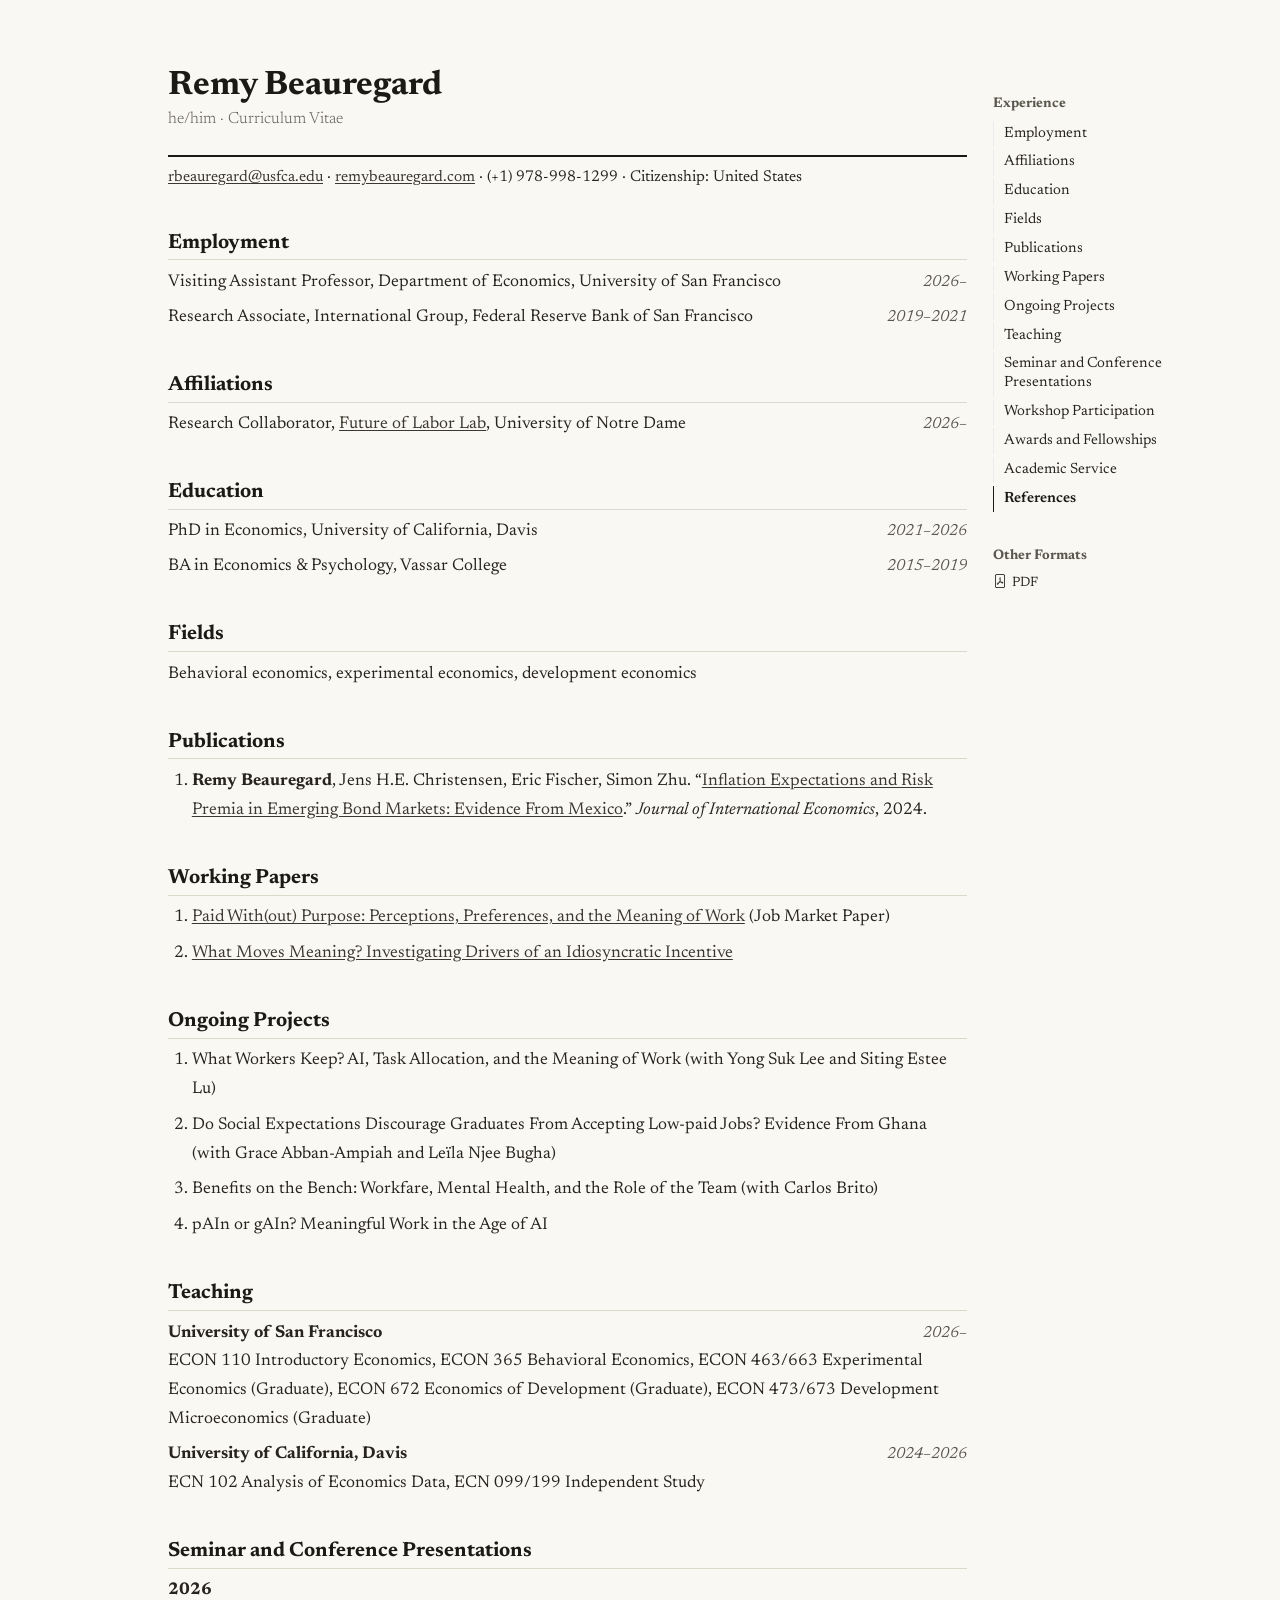
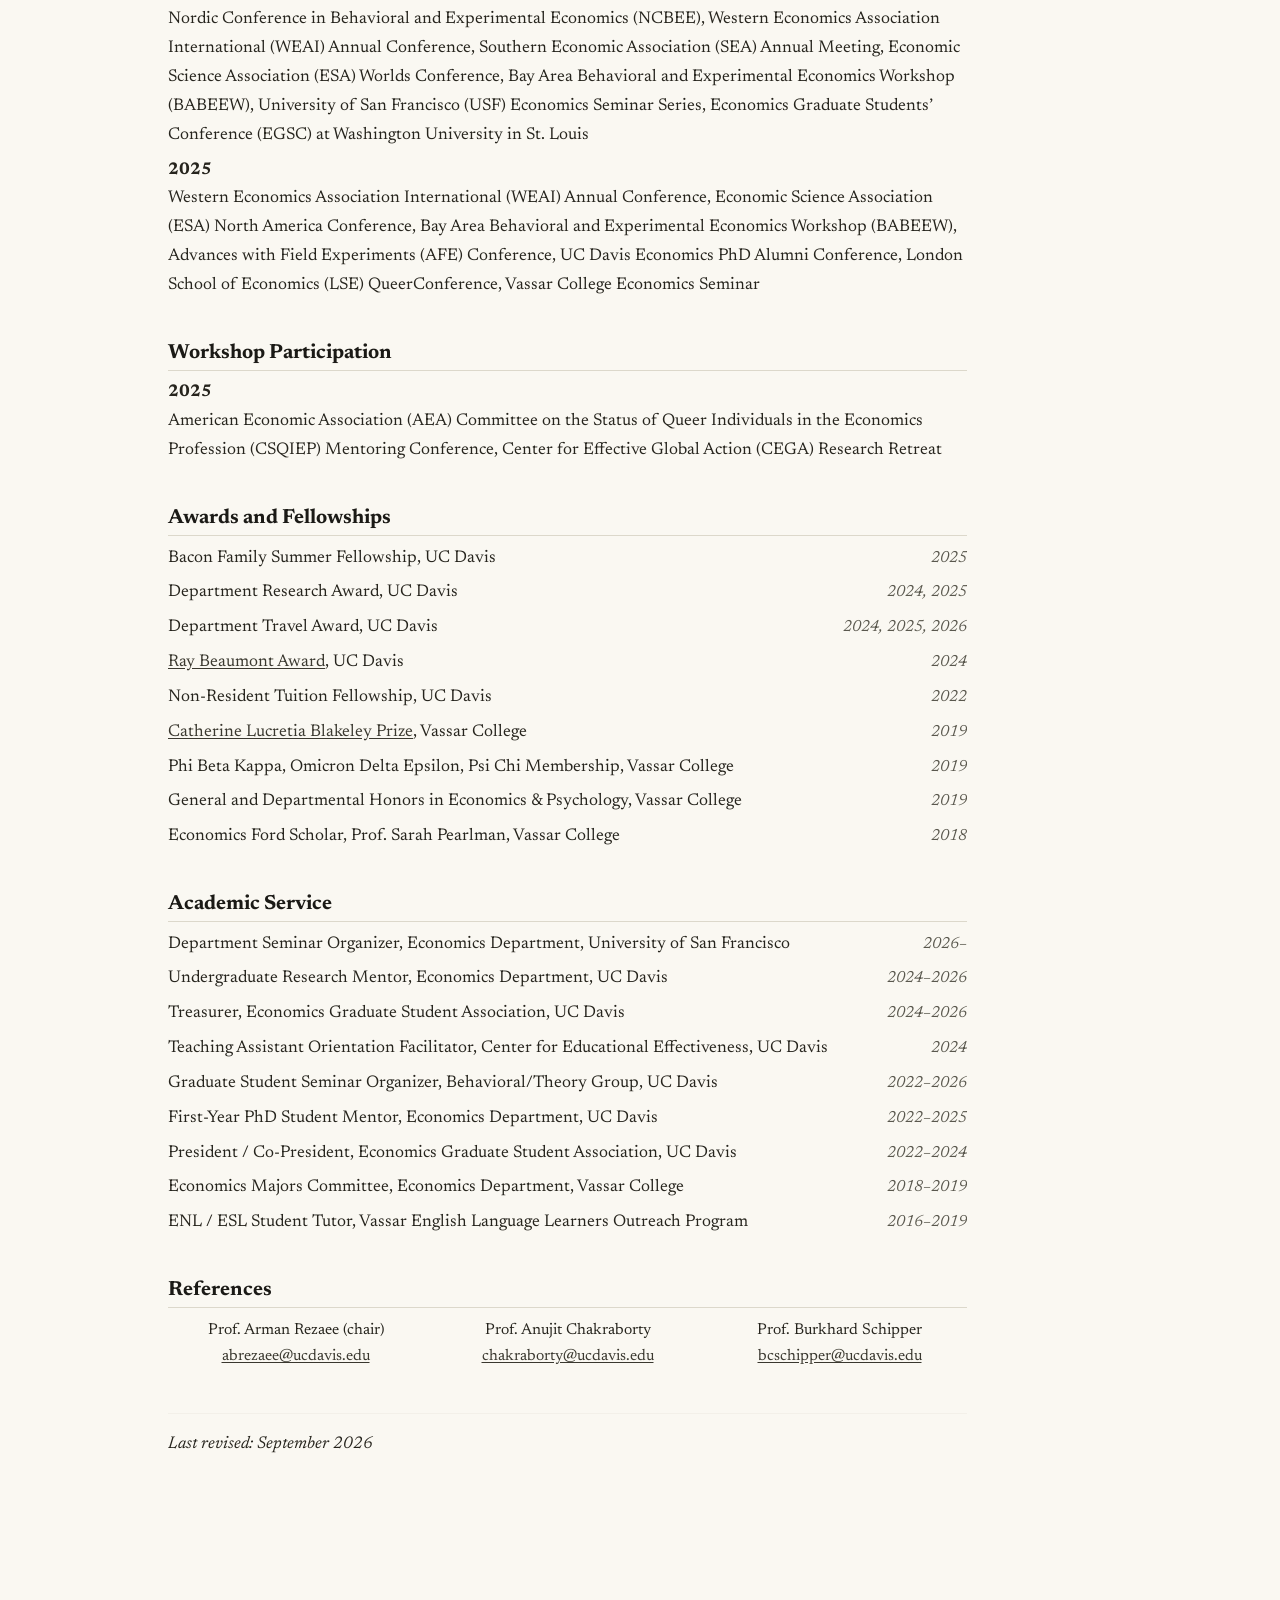
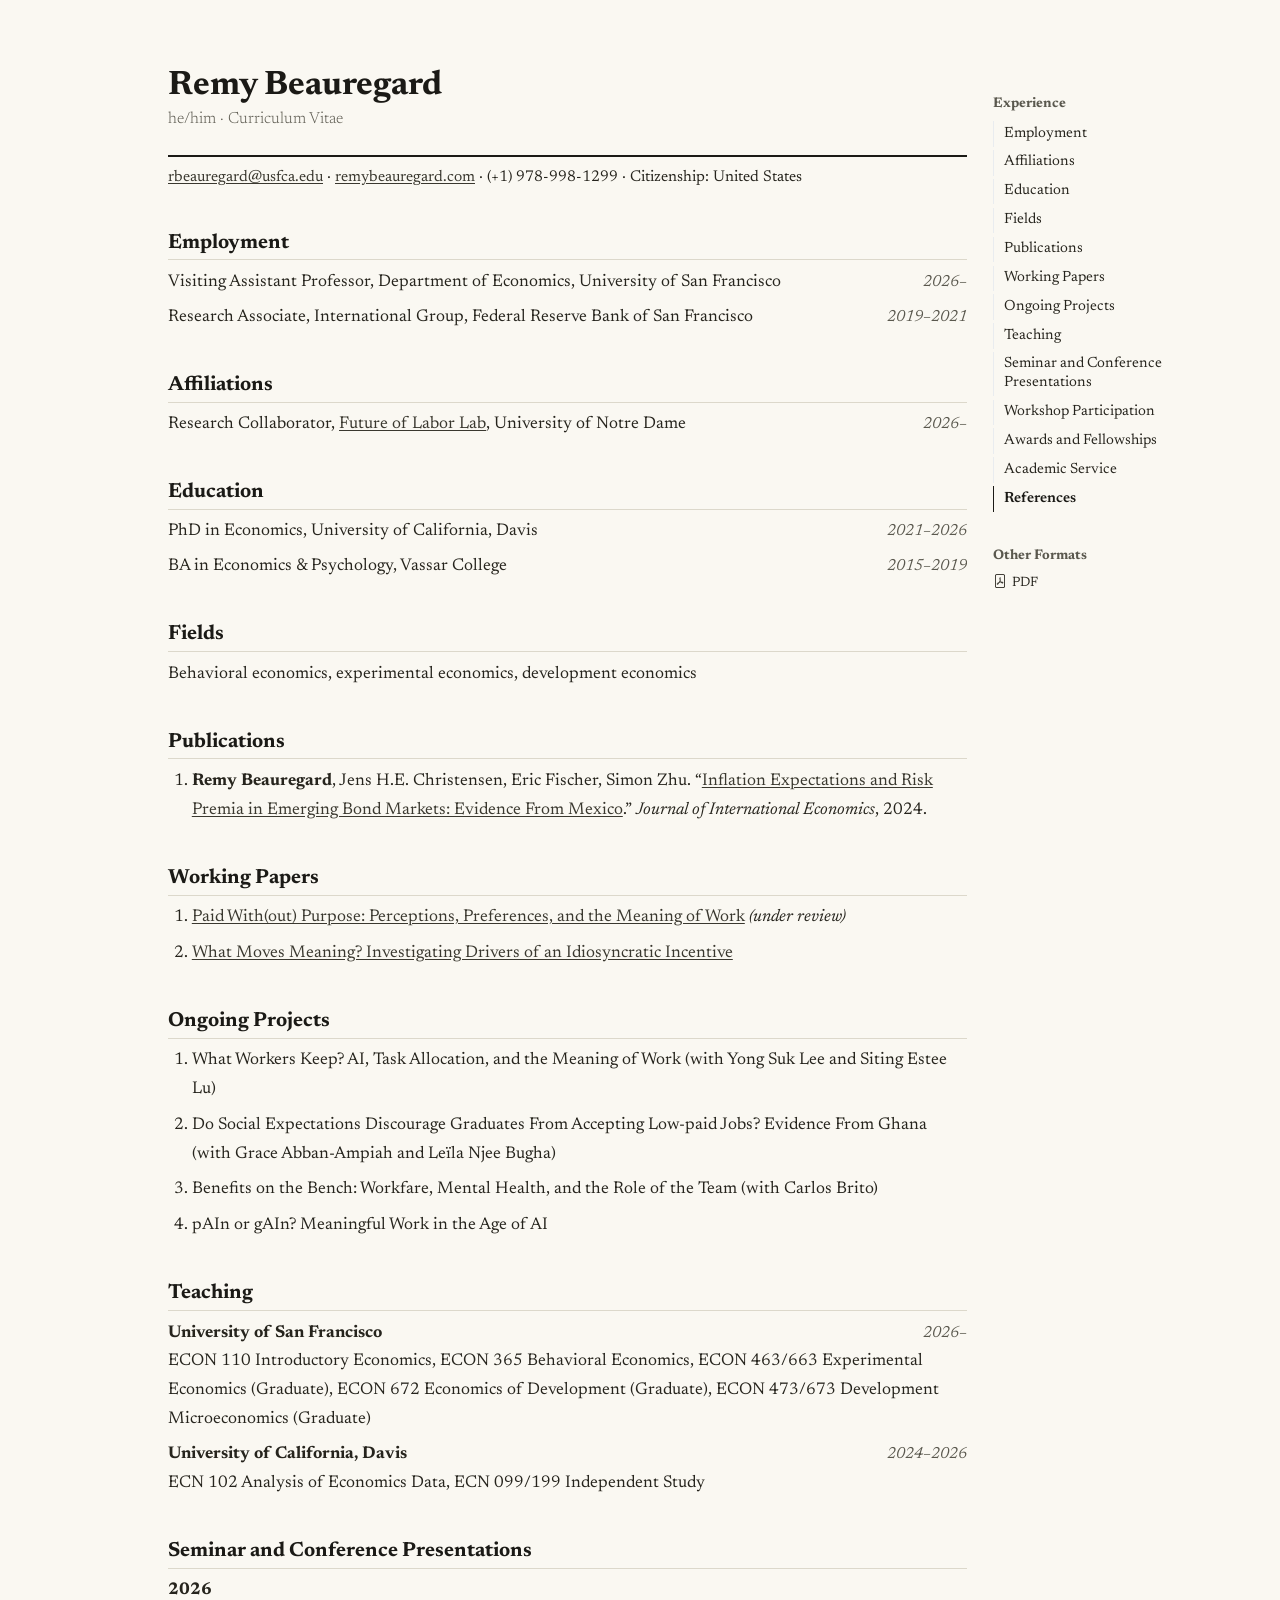
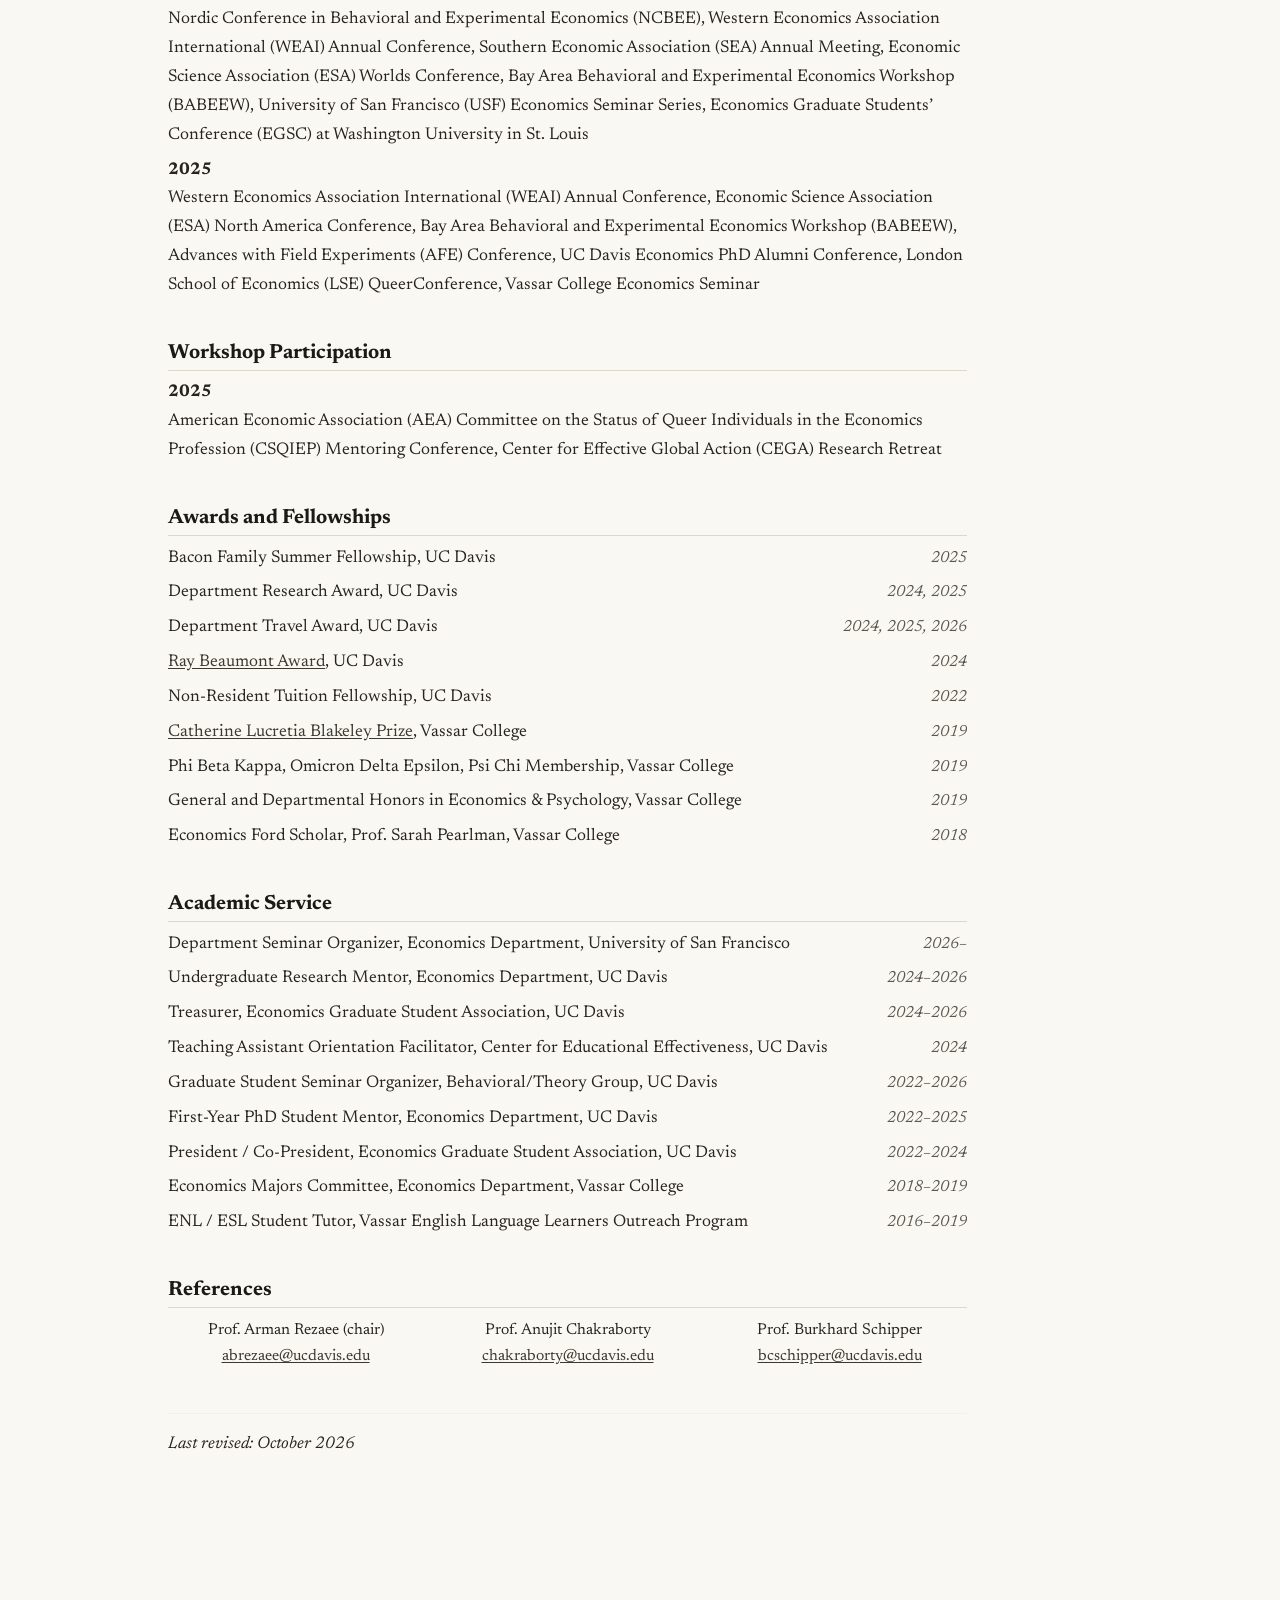
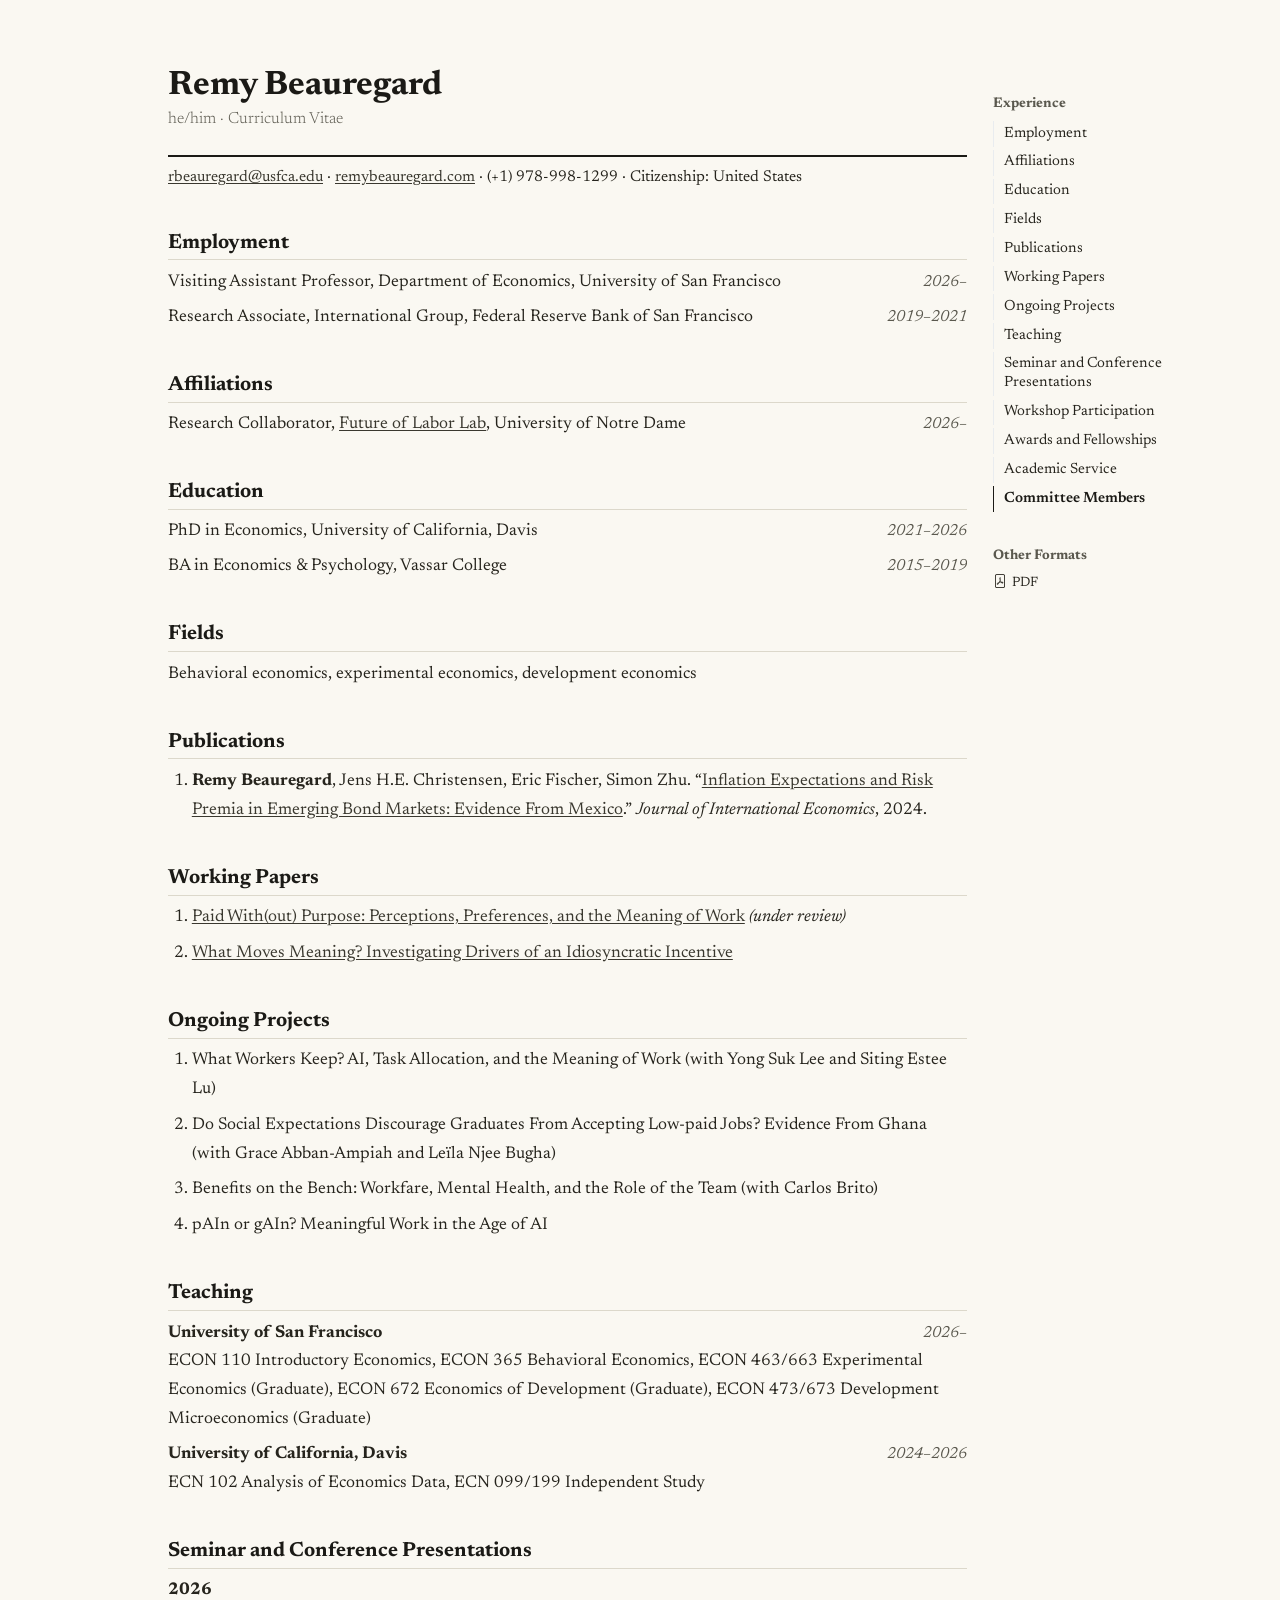
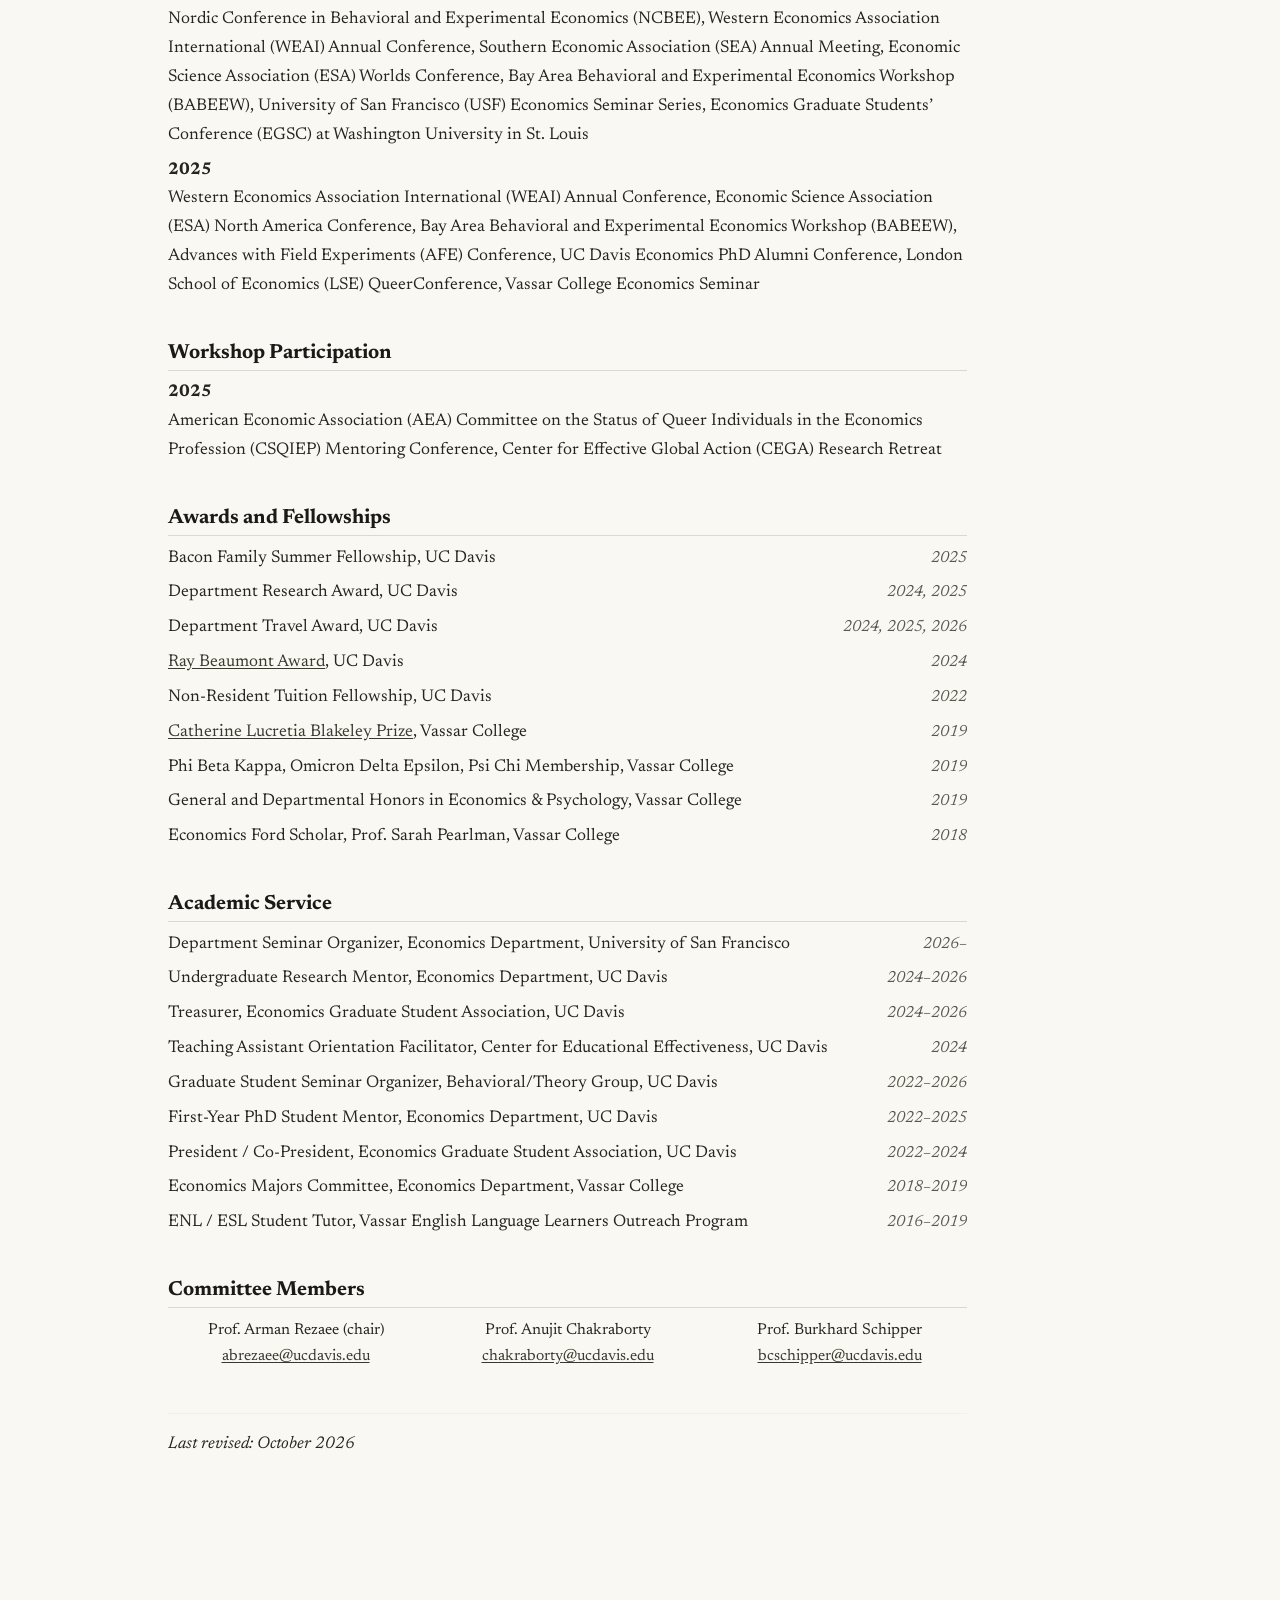
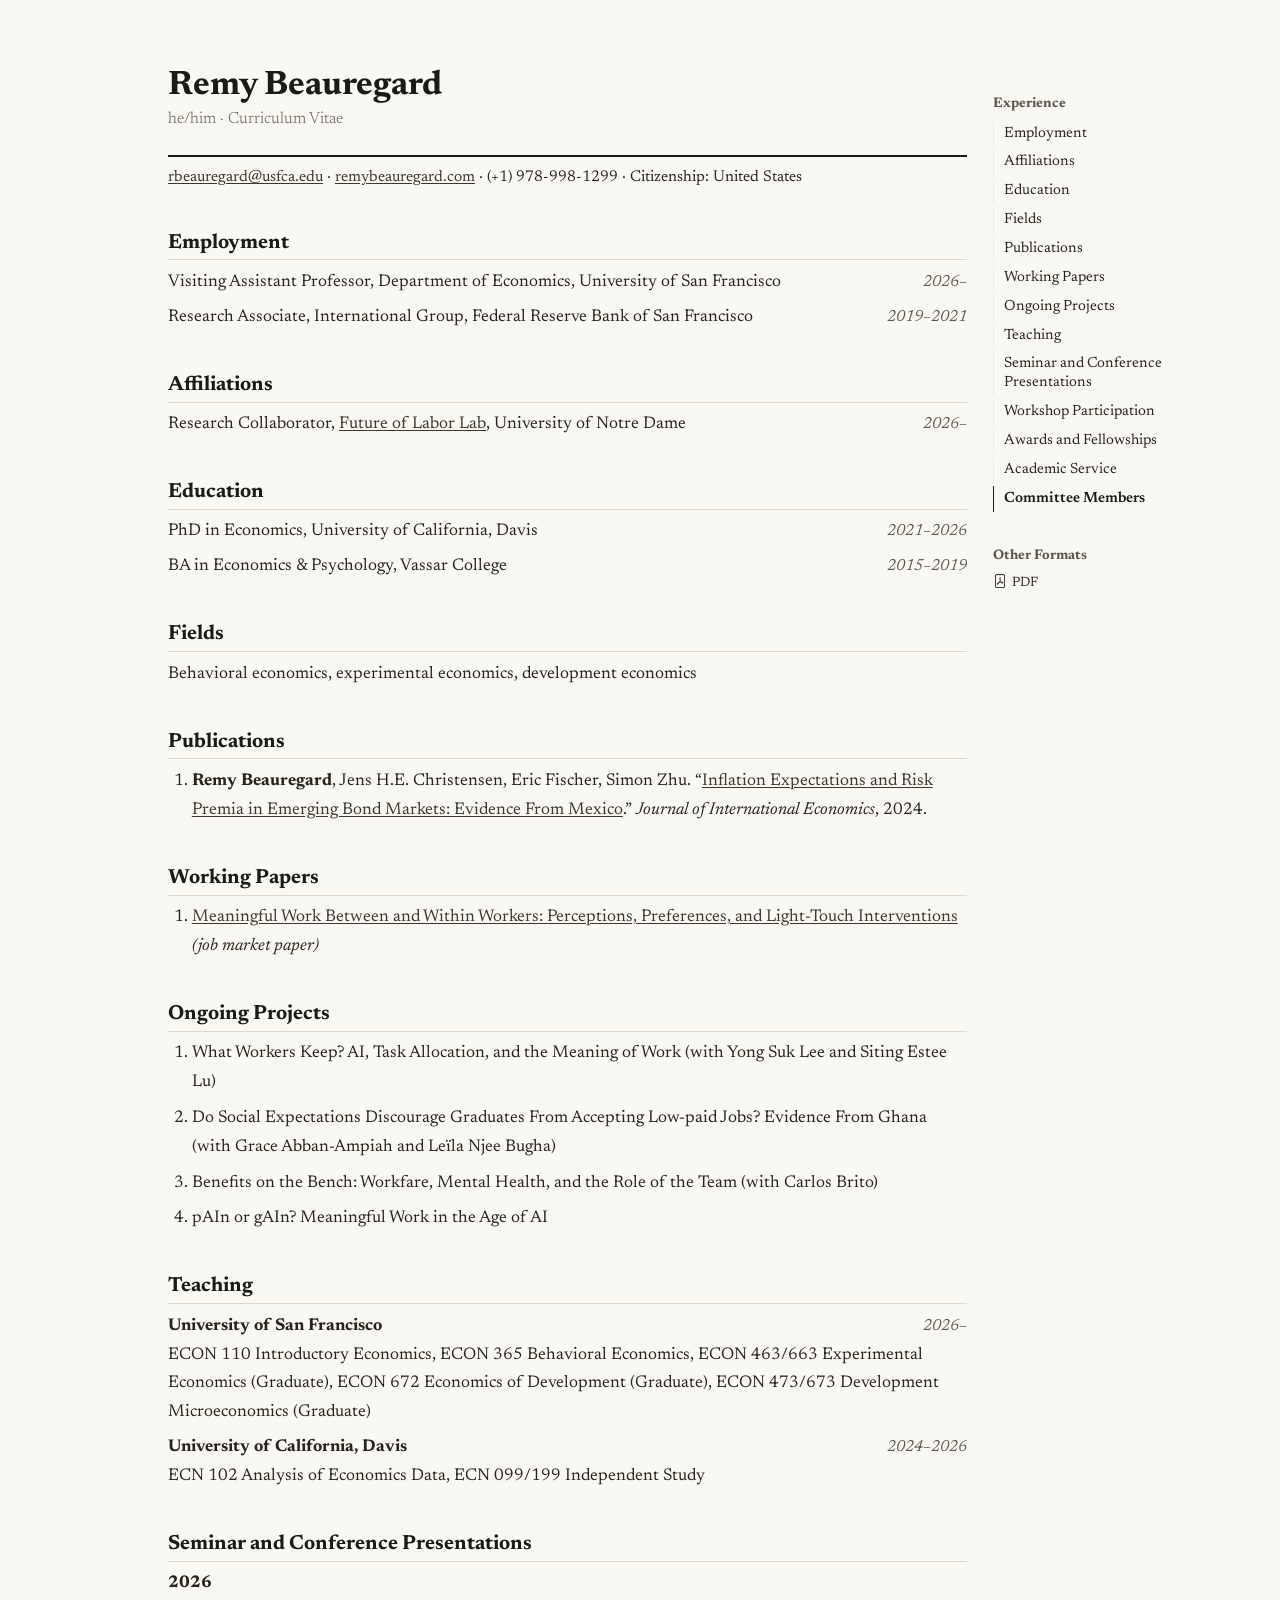
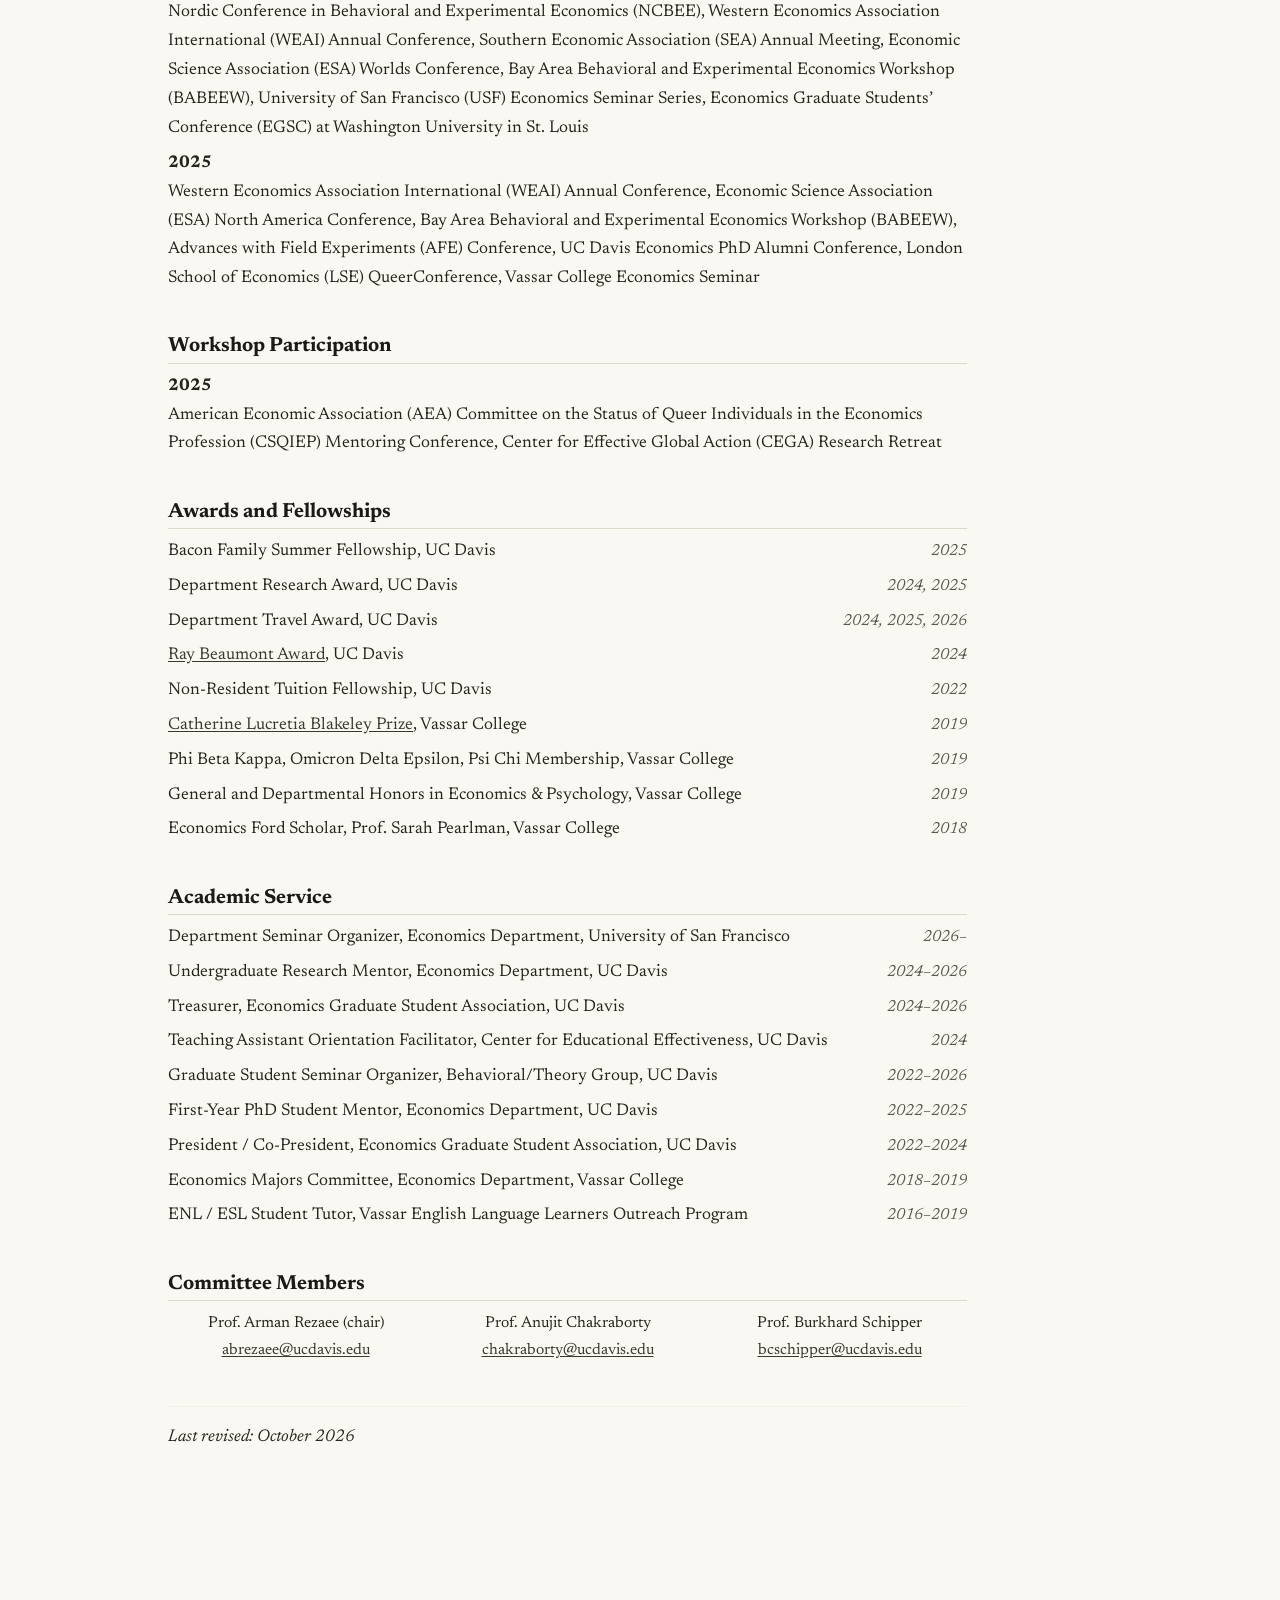
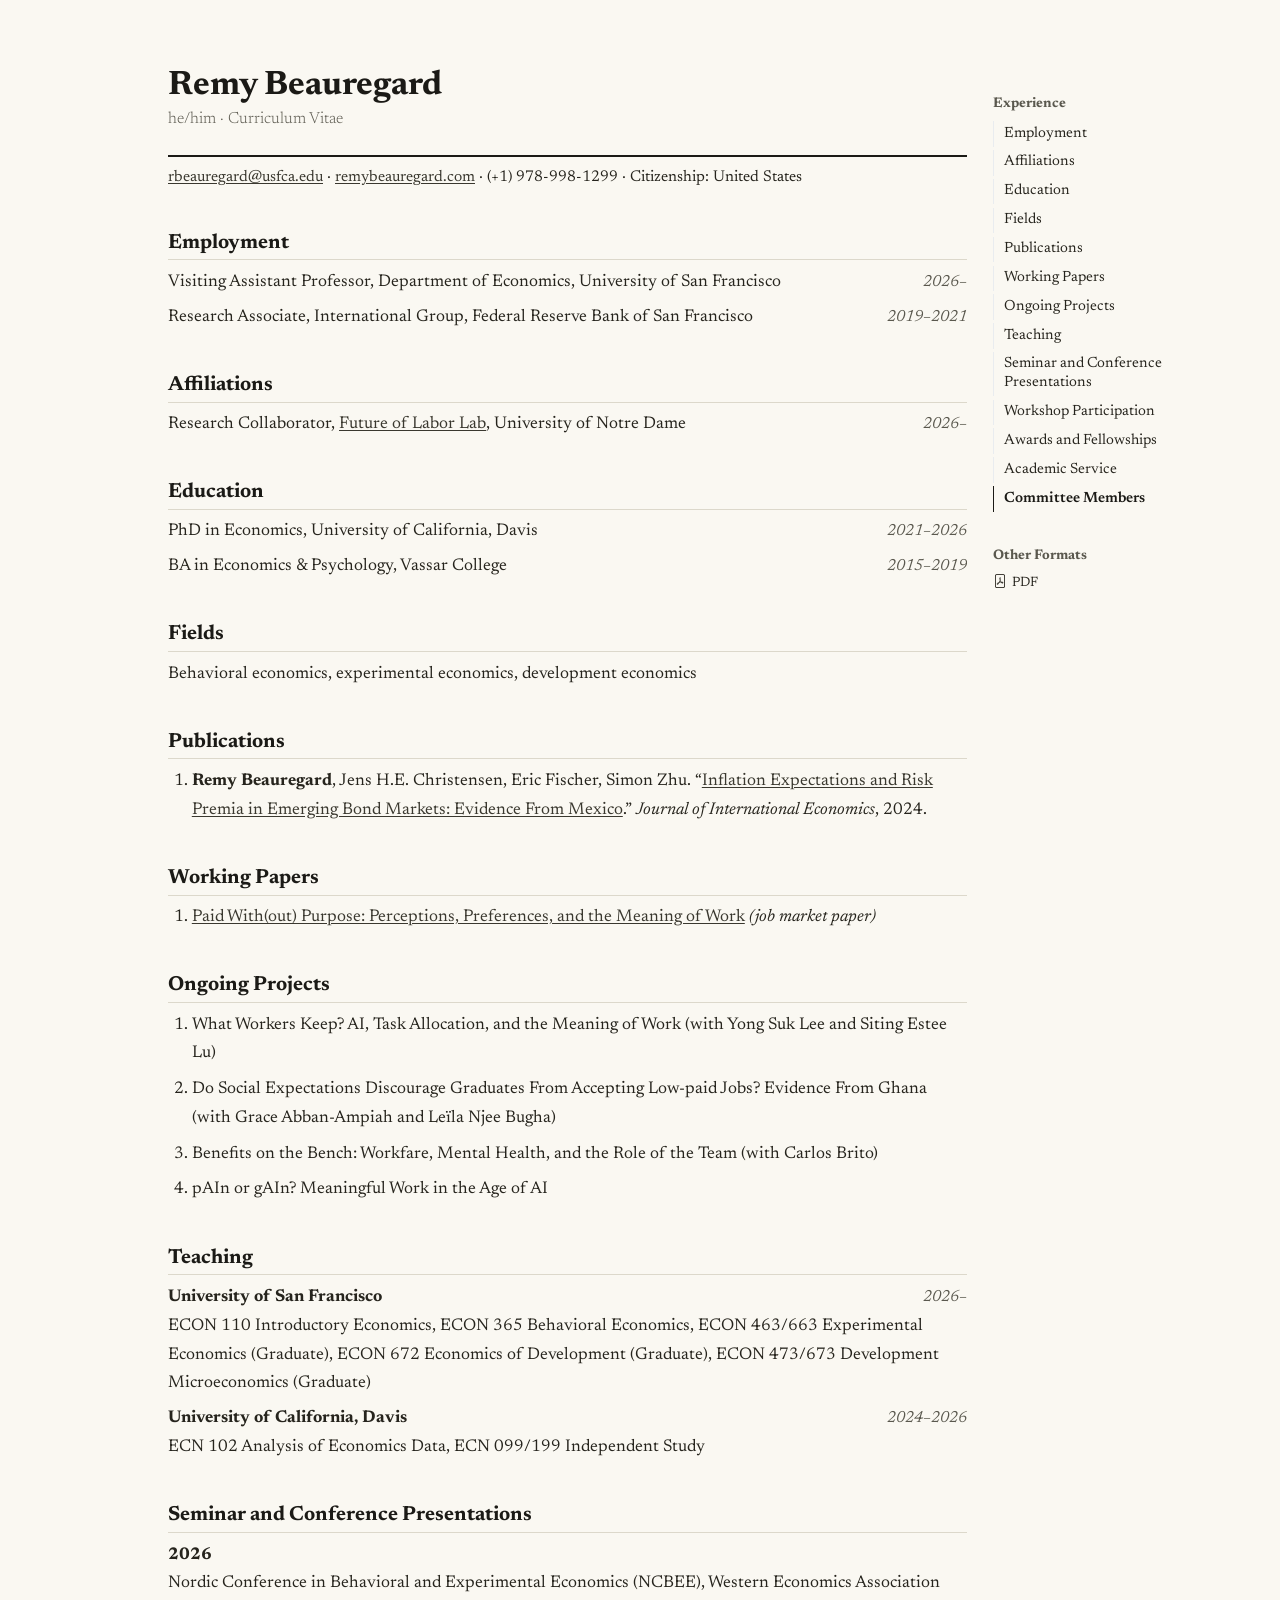
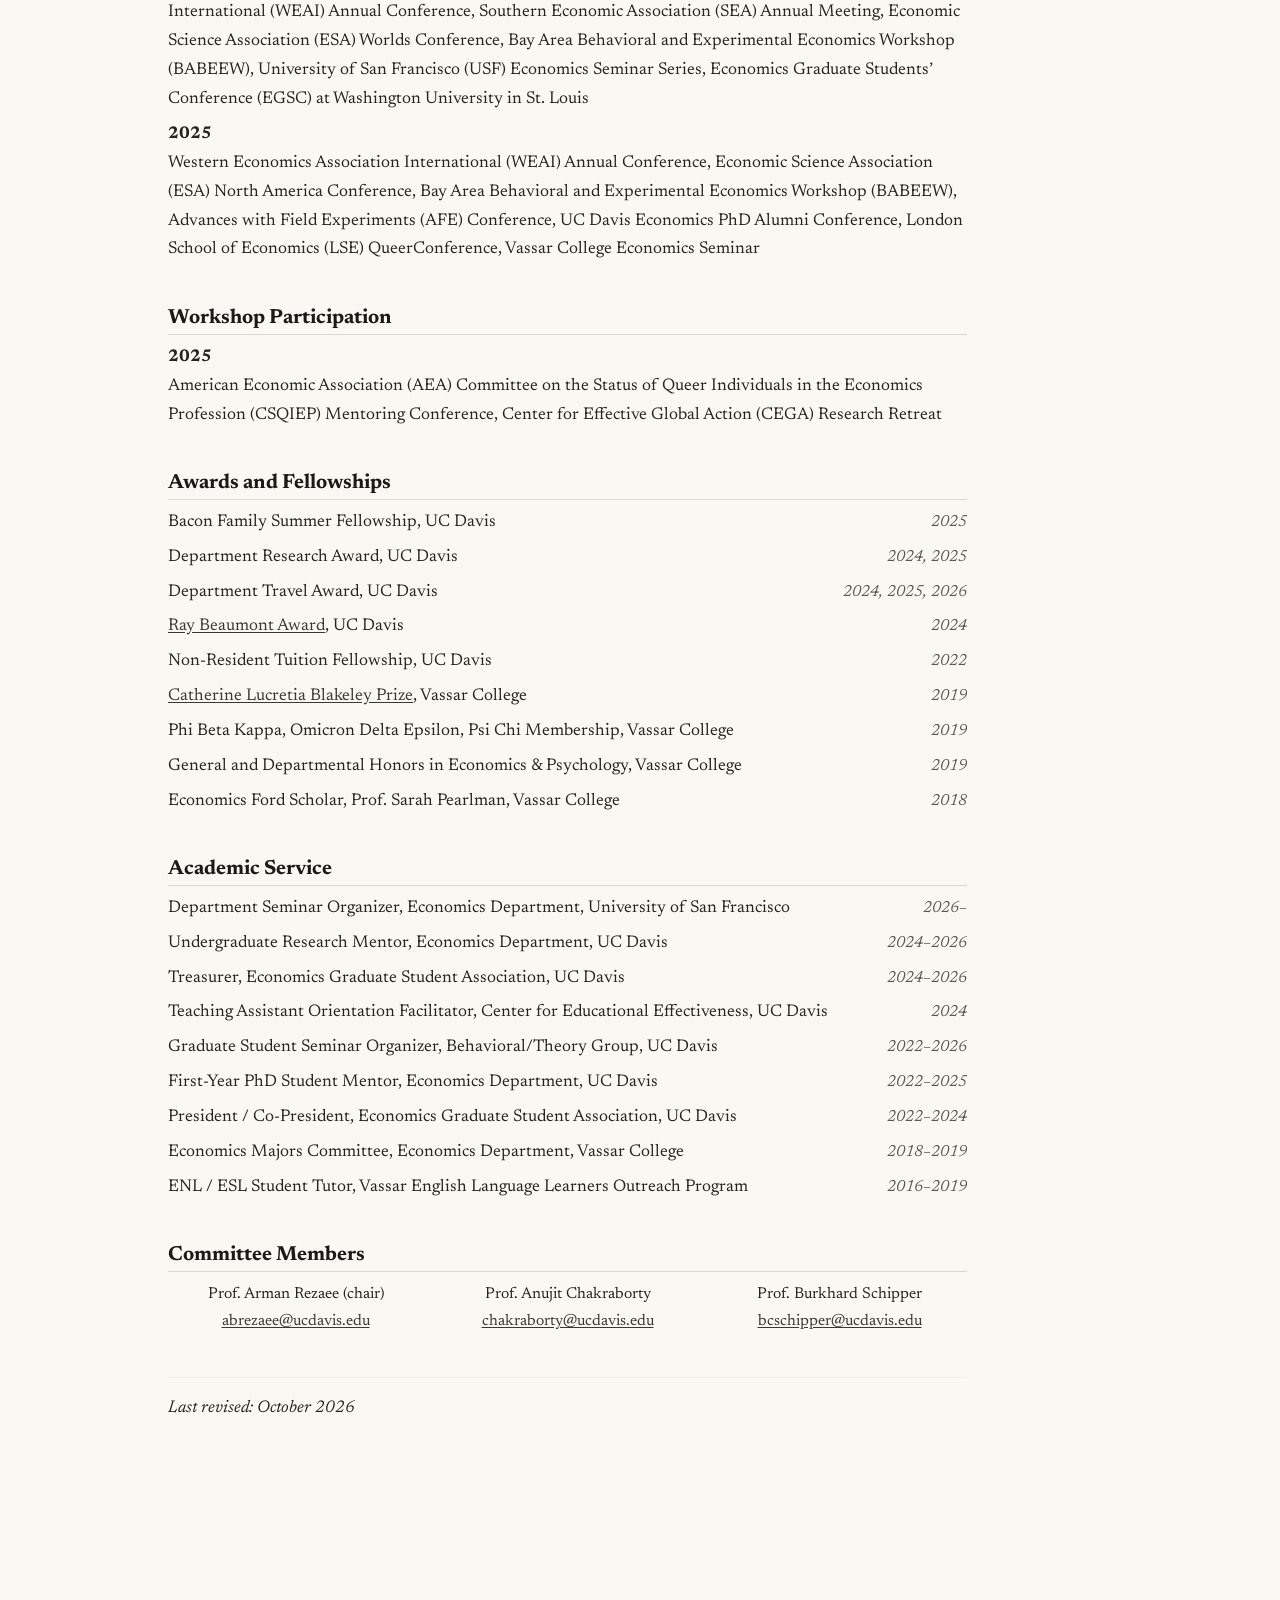
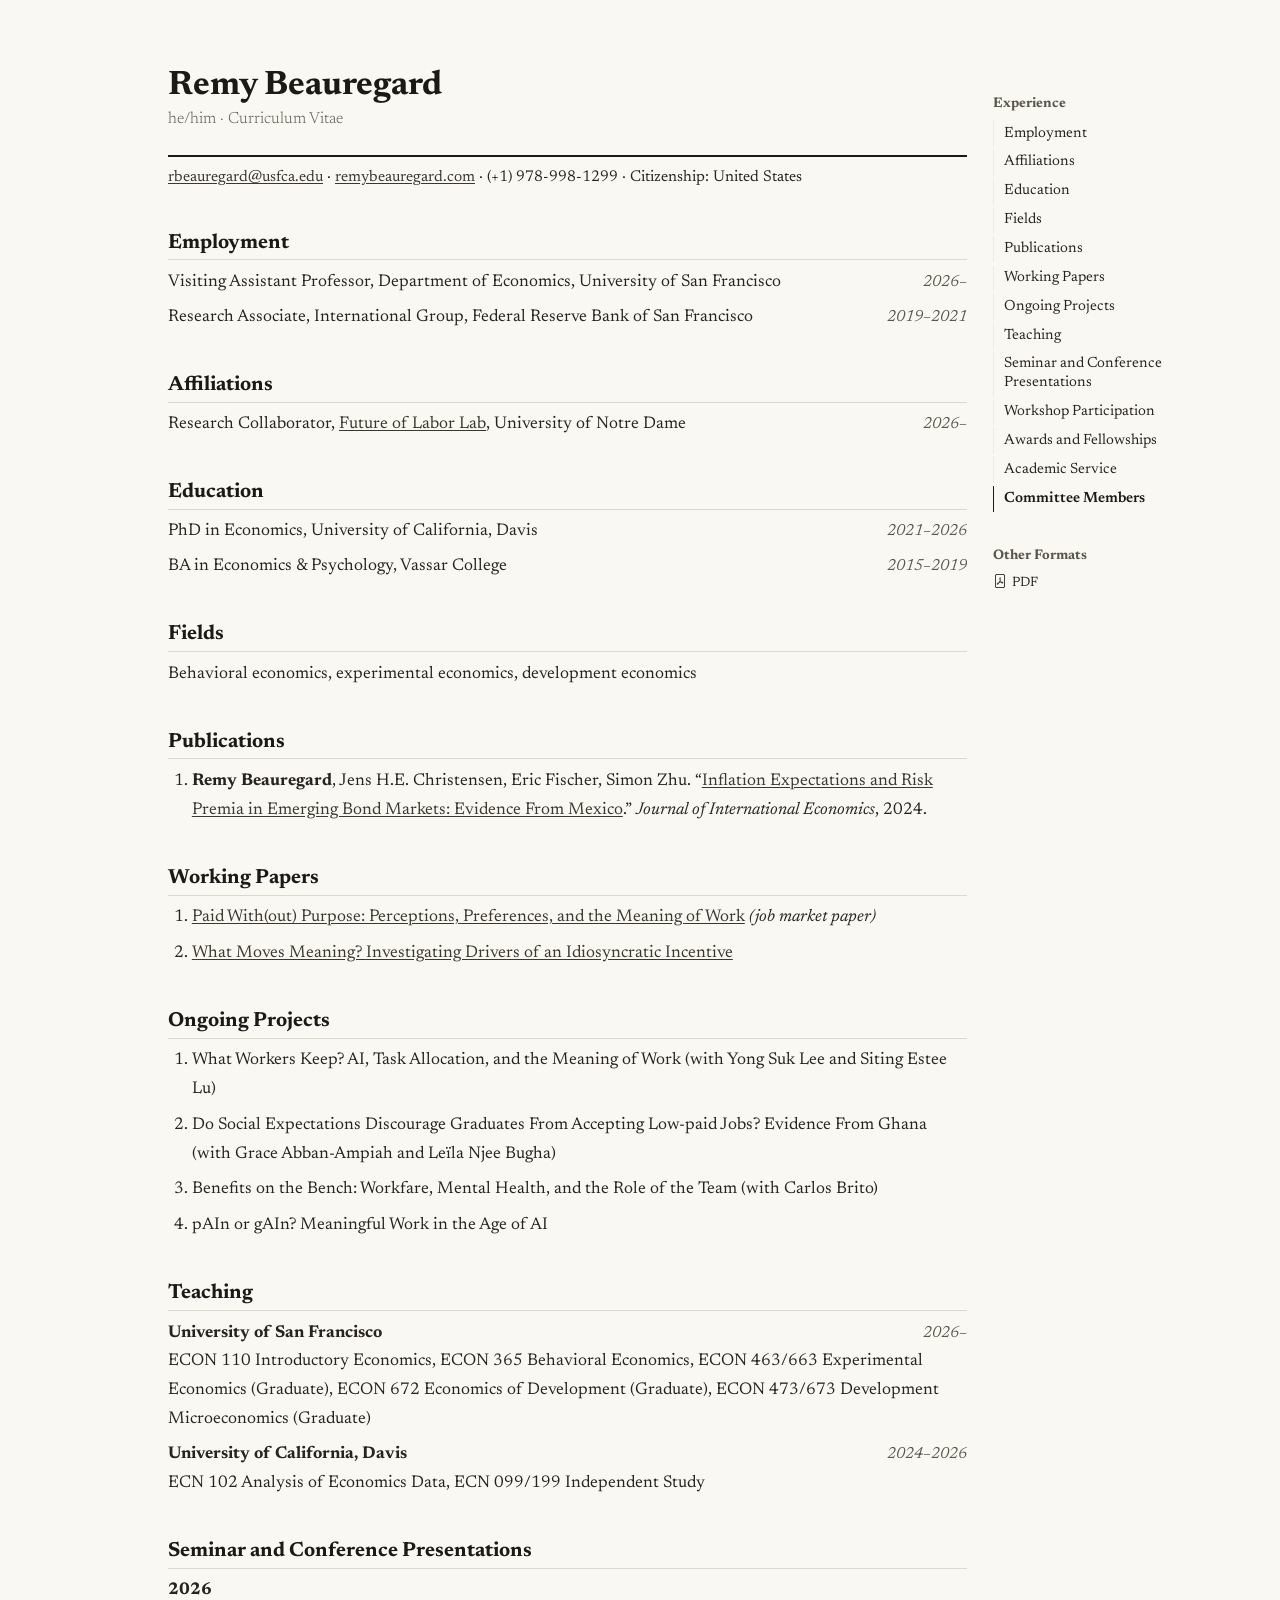
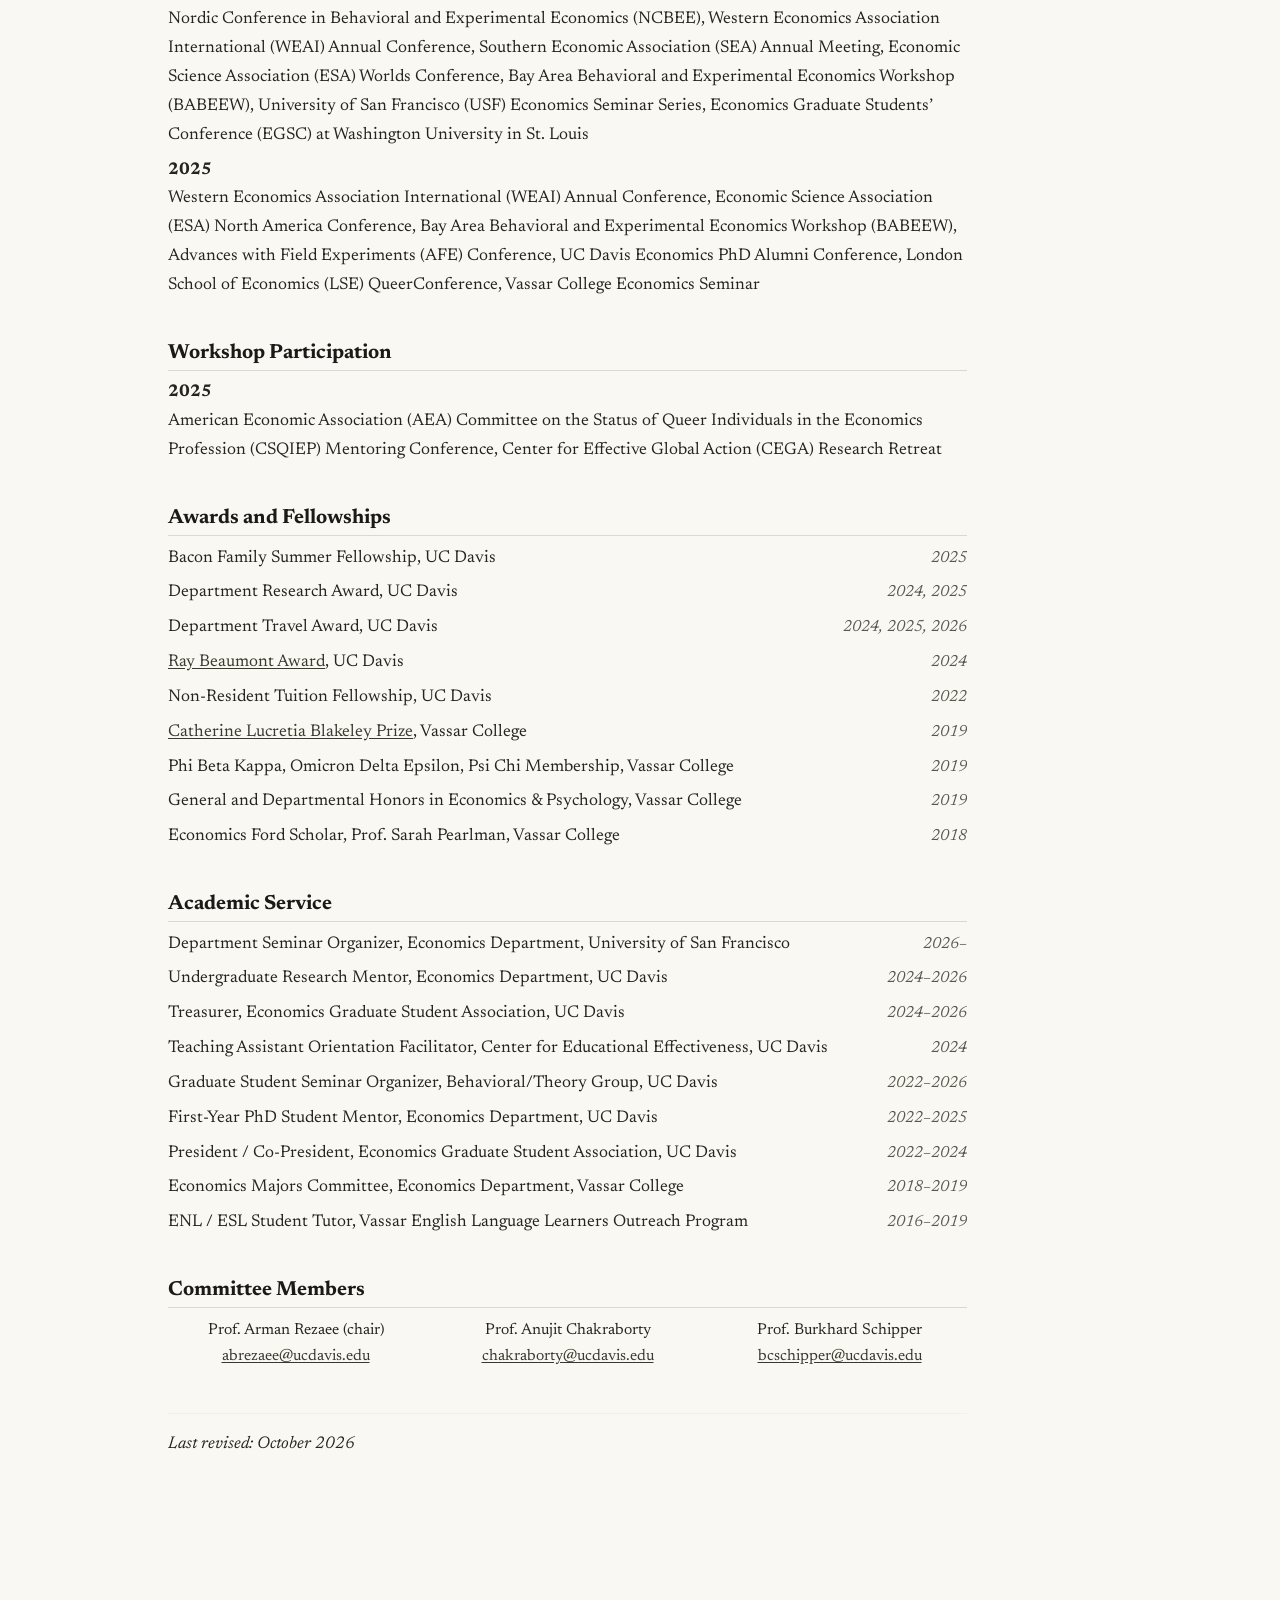
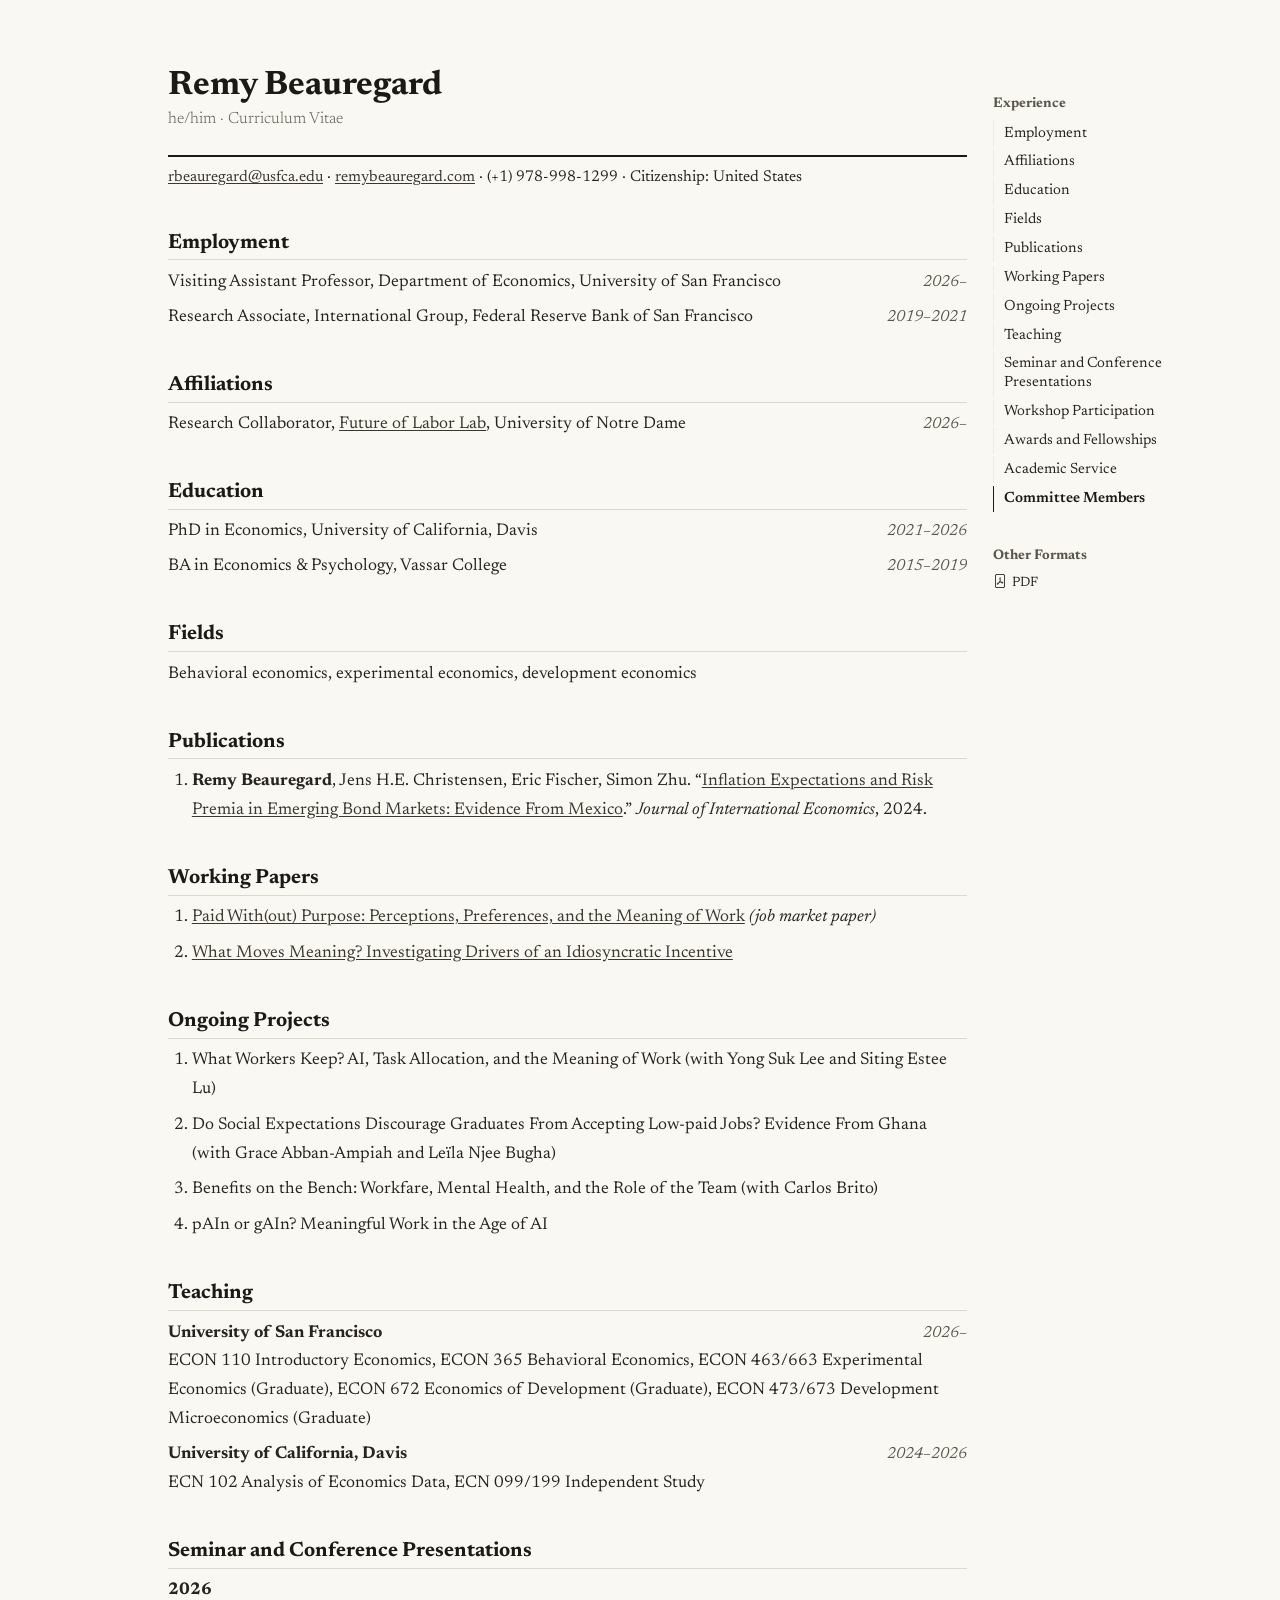
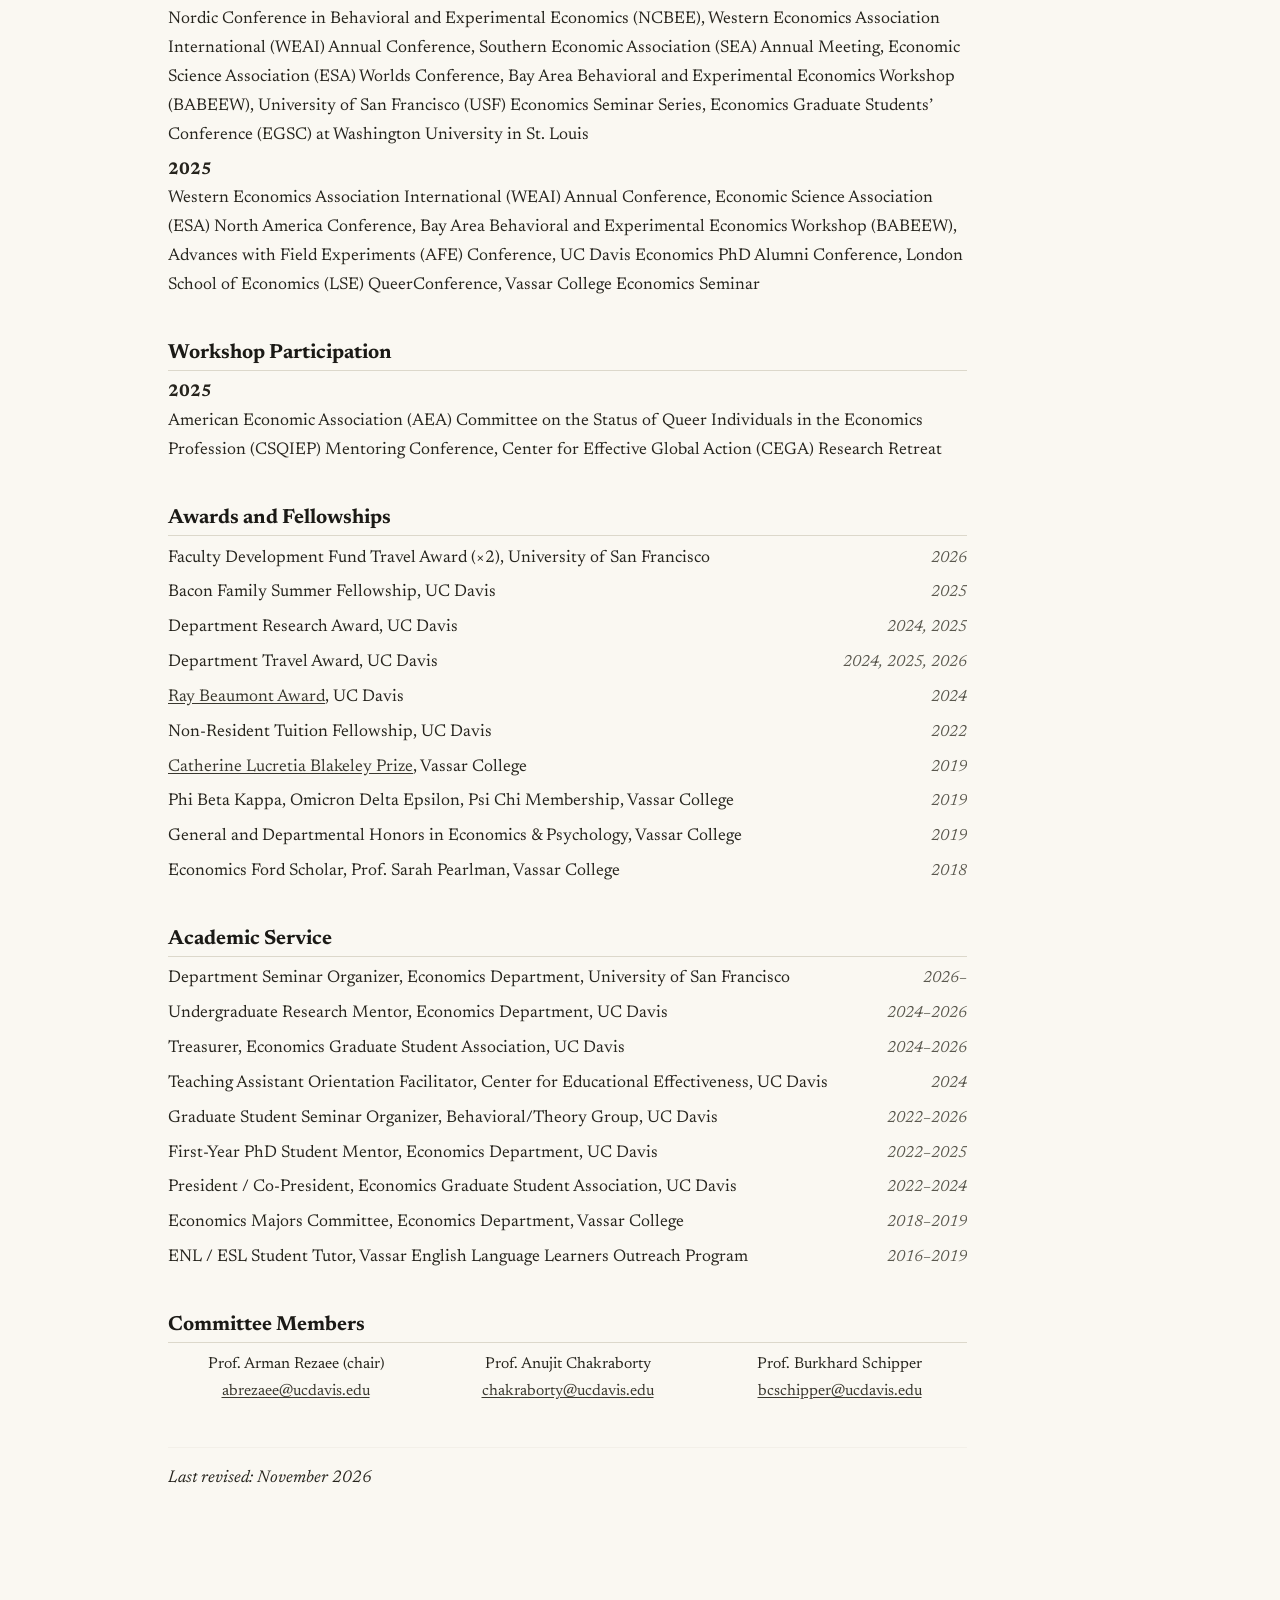
